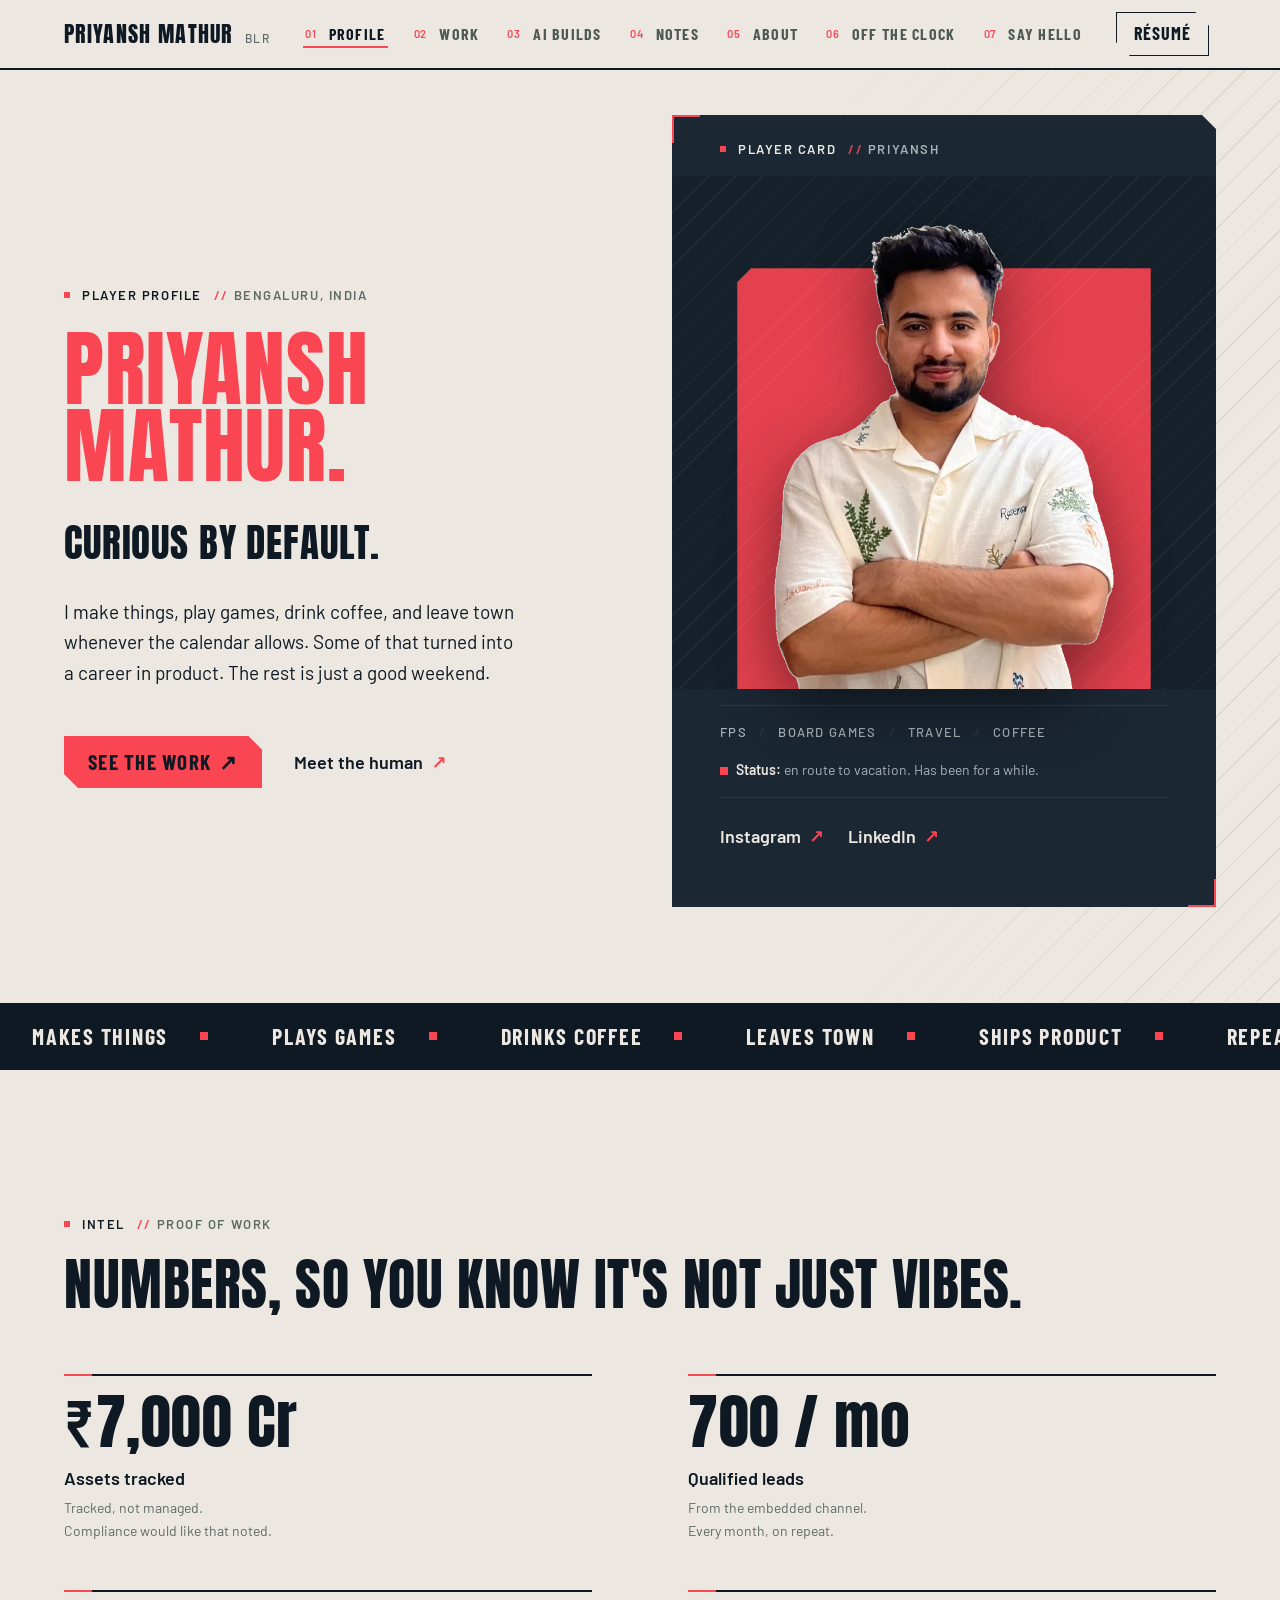
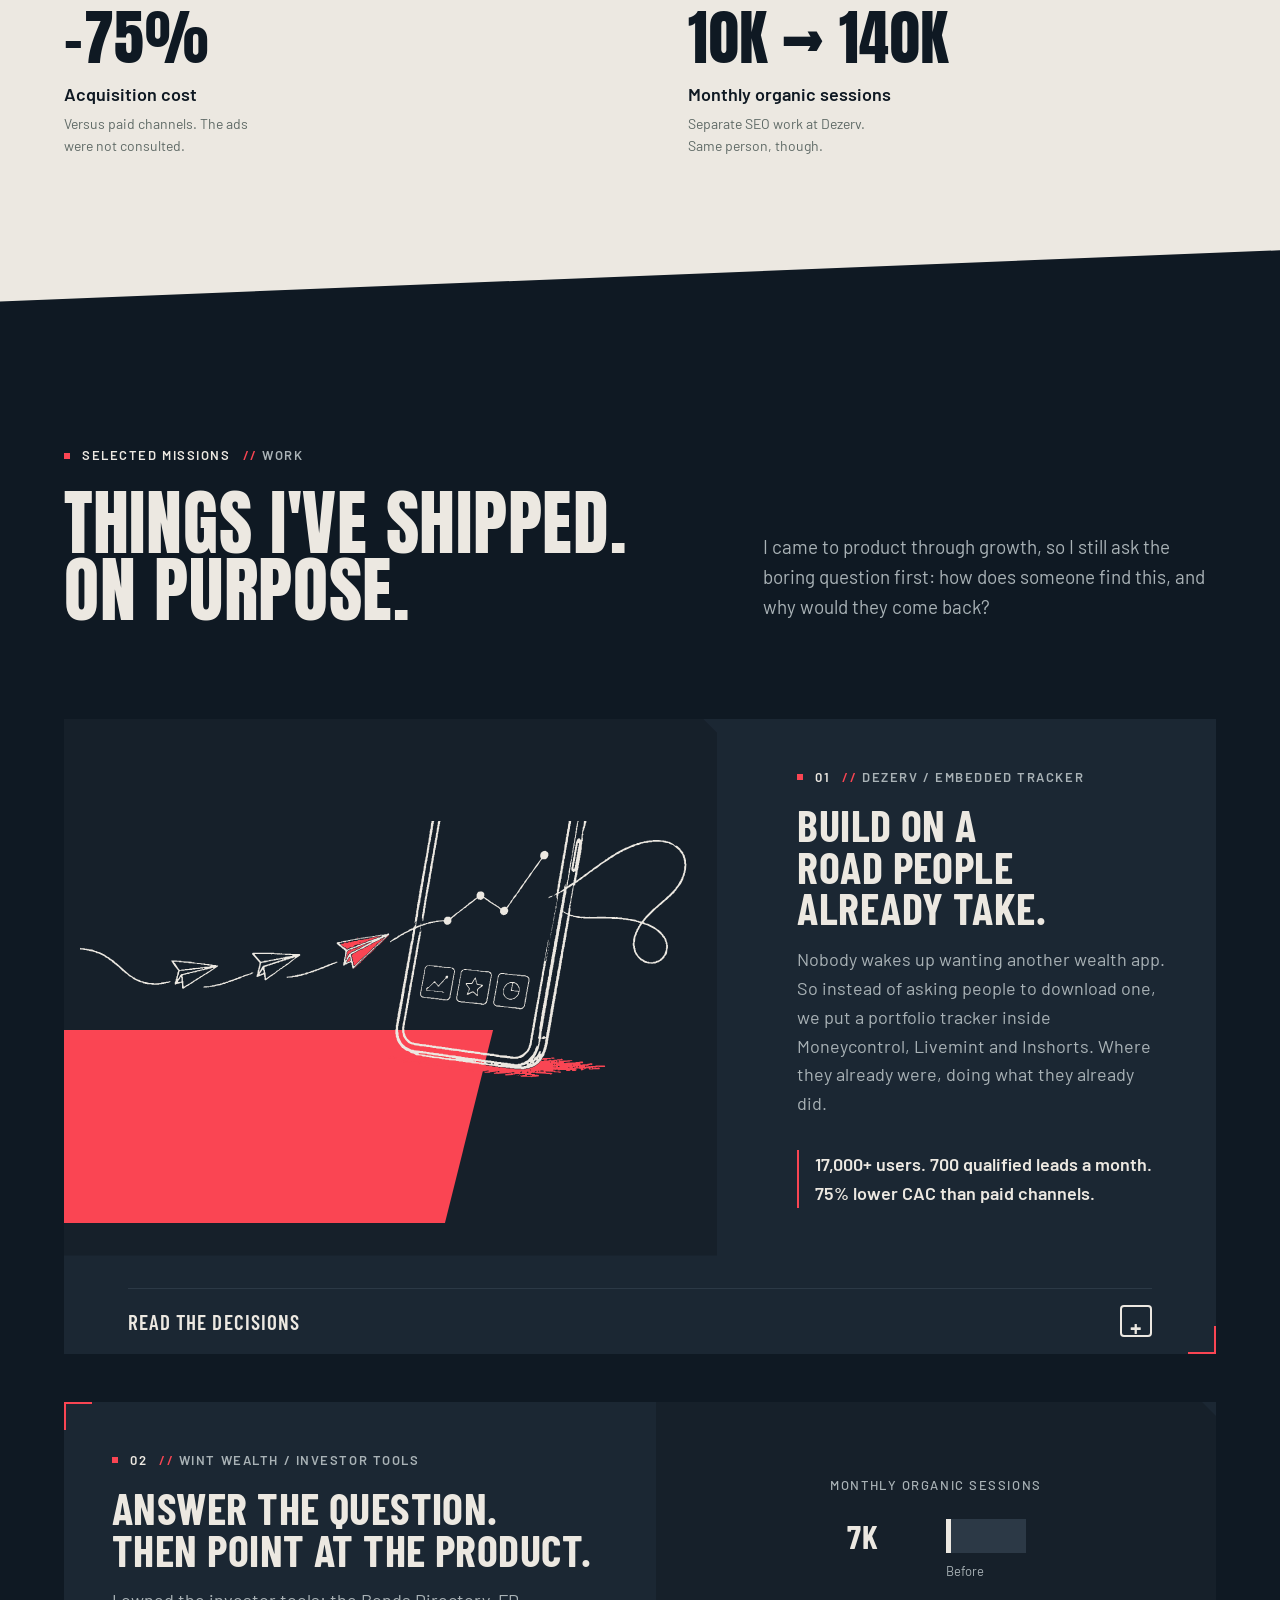
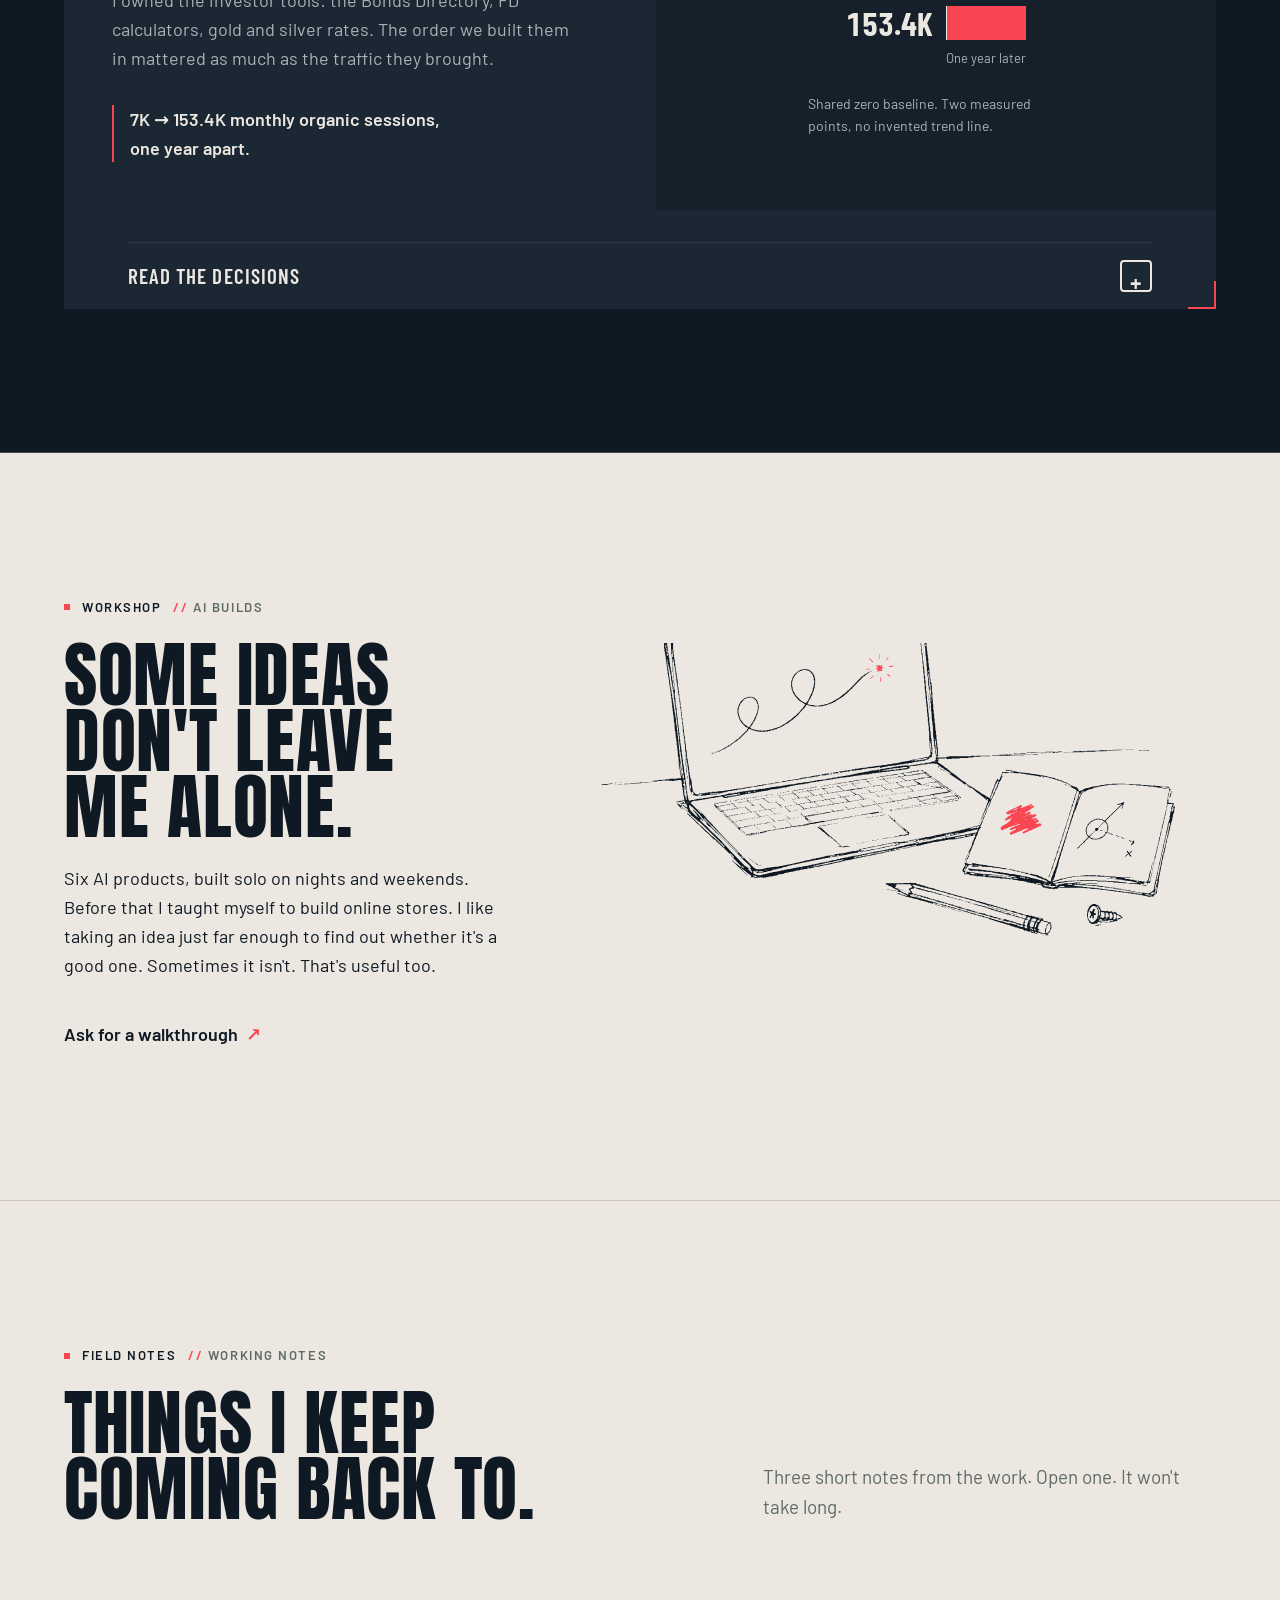
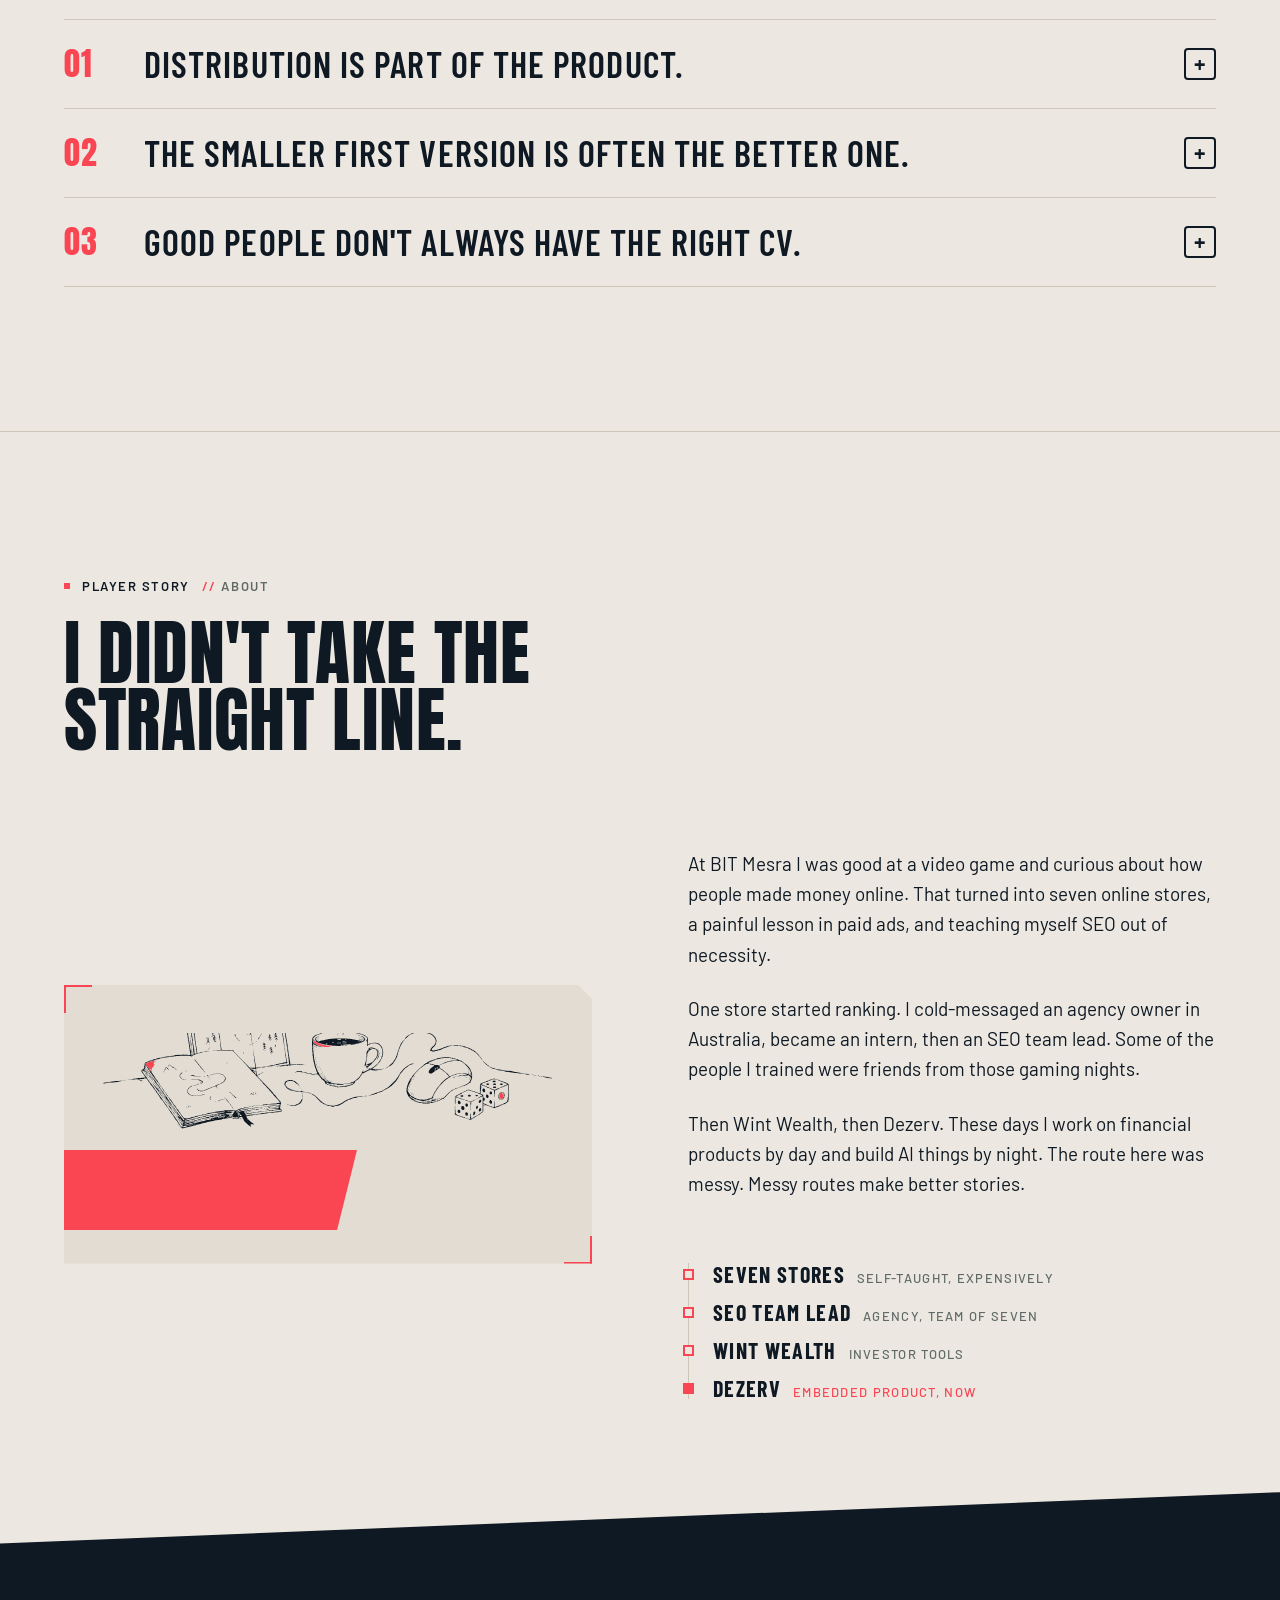
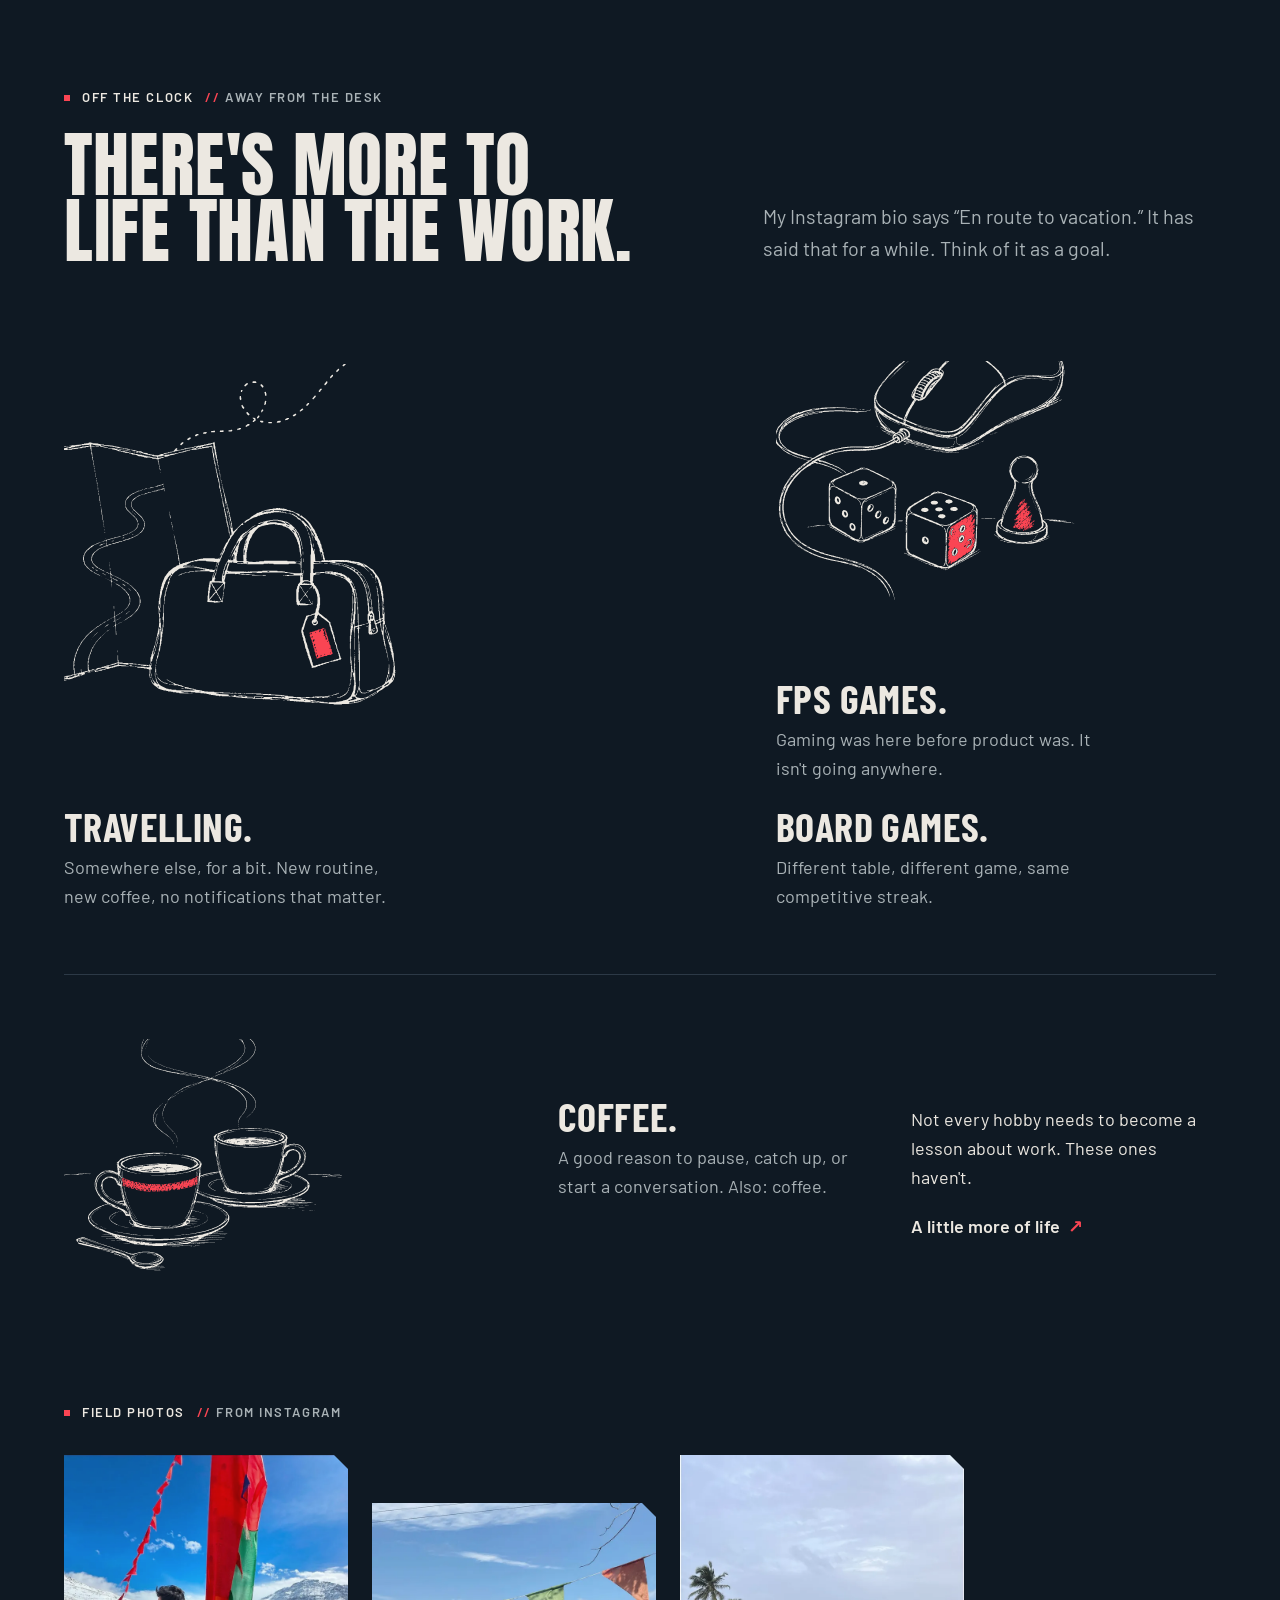
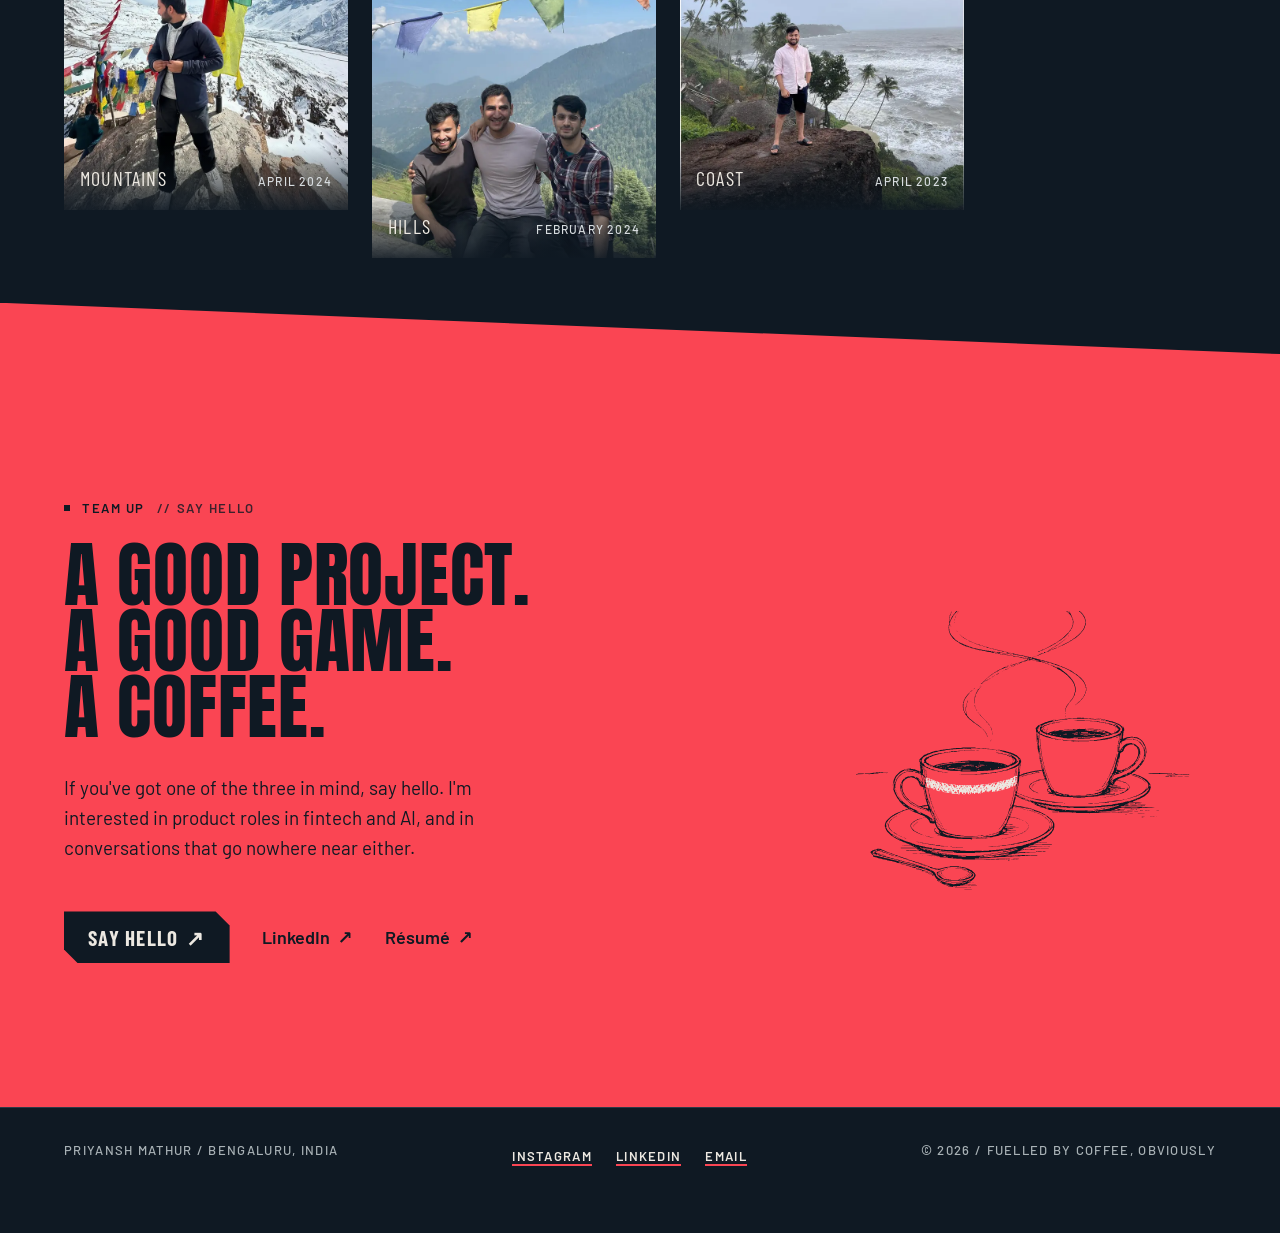
==== index.html @ fcb98386 "Replace the fixed section rail with a header nav and a scroll progress line" ====
<!doctype html>
<html lang="en">
<head>
<meta charset="utf-8">
<meta name="viewport" content="width=device-width, initial-scale=1">
<title>Priyansh Mathur · Curious by default</title>
<meta name="description" content="A few things about me: the work, the side projects, and life away from the desk.">
<meta property="og:type" content="website">
<meta property="og:title" content="Priyansh Mathur · Curious by default">
<meta property="og:description" content="A few things about me: the work, the side projects, and life away from the desk.">
<meta property="og:url" content="https://priyanshmathur.com/">
<link rel="canonical" href="https://priyanshmathur.com/">
<meta name="theme-color" content="#ECE8E1">
<link rel="preconnect" href="https://fonts.googleapis.com">
<link rel="preconnect" href="https://fonts.gstatic.com" crossorigin>
<link rel="stylesheet" href="https://fonts.googleapis.com/css2?family=Anton&family=Barlow+Condensed:wght@700&family=Barlow:wght@400;500;600&display=swap">
<style>
/* ---------- tokens: three grounds, one red ---------- */
:root{
  --navy:#0F1923; --cream:#ECE8E1; --accent:#FA4553;
  --bg:var(--cream); --surface:#E2DCD2; --surface-2:#D8D1C5; --ink:var(--navy); --muted:#5F6A66; --rule:#CCC5B8;
  --on-accent:var(--navy); --btn-bg:var(--accent); --btn-ink:var(--navy);
  --illustration-ink:var(--ink); --illustration-accent:var(--accent);
  --poster:"Anton","Barlow Condensed","Arial Narrow",Impact,sans-serif;
  --display:"Barlow Condensed","Arial Narrow","Helvetica Neue",Arial,sans-serif;
  --body:"Barlow",system-ui,"Segoe UI",Roboto,Helvetica,Arial,sans-serif;
  --s1:4px; --s2:8px; --s3:12px; --s4:16px; --s5:24px; --s6:32px; --s7:48px; --s8:64px; --s9:96px; --s10:144px;
  --r1:4px; --gutter:20px; --max:1280px;
  --cut:14px;               /* the one notch */
  --slant:4vw;              /* the one diagonal, used where the ground changes */
  --sec:var(--s9);          /* section padding */
  --pad:var(--s6);          /* panel padding */
  --t:180ms; --ease:cubic-bezier(.2,.7,.2,1);
  color-scheme:light;
}
.g-navy{--bg:var(--navy);--surface:#1B2733;--surface-2:#16202A;--ink:var(--cream);--muted:#A9B2B6;--rule:#2C3946;color-scheme:dark}
.g-red{--bg:var(--accent);--surface:#E63D4B;--surface-2:#D9333F;--ink:var(--navy);--muted:#3B1218;--rule:rgba(15,25,35,.35);--btn-bg:var(--navy);--btn-ink:var(--cream);--illustration-accent:var(--cream)}
.g-navy,.g-red,.g-cream{background:var(--bg);color:var(--ink)}
.g-red .tag::before,.g-red .arrow-link::after{background:var(--ink)}
.g-red .tag .alt::before,.g-red .arrow-link .a{color:var(--ink)}
.g-red .tag .alt{color:var(--ink);opacity:.8}
@media (min-width:640px){:root{--gutter:32px;--pad:var(--s7)}}
@media (min-width:1100px){:root{--gutter:64px;--sec:var(--s10);--pad:var(--s8)}}
@media (min-width:1440px){:root{--gutter:64px;--max:1360px}}
@supports (interpolate-size: allow-keywords){:root{interpolate-size:allow-keywords}}

/* ---------- base ---------- */
*,*::before,*::after{box-sizing:border-box}
html{scroll-behavior:smooth;-webkit-text-size-adjust:100%}
body{margin:0;background:var(--bg);color:var(--ink);font-family:var(--body);font-size:16px;line-height:1.6;overflow-x:clip}
@media (min-width:1100px){body{font-size:18px}}
h1,h2{font-family:var(--poster);font-weight:400;text-transform:uppercase;line-height:.92;letter-spacing:.01em;margin:0;text-wrap:balance}
h3{font-family:var(--display);font-weight:700;text-transform:uppercase;line-height:.95;letter-spacing:.01em;margin:0;text-wrap:balance}
p{margin:0}
a{color:var(--ink);text-decoration-color:var(--accent);text-decoration-thickness:2px;text-underline-offset:.18em}
:focus-visible{outline:2px solid var(--ink);outline-offset:3px}
.sr{position:absolute!important;width:1px;height:1px;overflow:hidden;clip:rect(0 0 0 0);white-space:nowrap}
.sprite{position:absolute;width:0;height:0;overflow:hidden}
.il{display:block;width:100%;height:auto;color:var(--ink);--illustration-ink:var(--ink);--illustration-accent:var(--accent)}
.g-red .il{--illustration-accent:var(--cream)}
.skip{position:absolute;left:var(--gutter);top:-100px;background:var(--accent);color:var(--on-accent);padding:var(--s2) var(--s4);font-weight:600;z-index:50;border-radius:var(--r1)}
.skip:focus{top:var(--s3)}
.wrap{max-width:var(--max);margin-inline:auto;padding-inline:var(--gutter)}
.muted{color:var(--muted)}

/* tactical label */
.tag{font-family:var(--body);font-size:13px;font-weight:600;letter-spacing:.12em;text-transform:uppercase;color:var(--ink);display:flex;flex-wrap:wrap;align-items:center;gap:var(--s1) var(--s3);margin:0}
.tag::before{content:"";width:6px;height:6px;background:var(--accent);flex:none}
.tag .alt{color:var(--muted)}
.tag .alt::before{content:"// ";color:var(--accent)}
.meta{font-size:13px;letter-spacing:.12em;text-transform:uppercase;color:var(--muted);font-weight:500}

/* ---------- buttons and links ---------- */
.btn{position:relative;display:inline-flex;align-items:center;gap:var(--s2);padding:12px 24px;min-height:52px;line-height:1.1;font-family:var(--display);font-weight:700;font-size:21px;letter-spacing:.06em;text-transform:uppercase;text-decoration:none;color:var(--btn-ink);border:0;background:none;cursor:pointer;white-space:nowrap;isolation:isolate}
.btn::before,.btn::after{content:"";position:absolute;inset:0;clip-path:polygon(0 0,calc(100% - var(--cut)) 0,100% var(--cut),100% 100%,var(--cut) 100%,0 calc(100% - var(--cut)))}
.btn::before{background:var(--btn-bg);z-index:-1;transition:transform var(--t) var(--ease)}
.btn::after{border:1px solid var(--btn-bg);z-index:-2;opacity:0;transition:opacity var(--t) ease}
.btn:hover::before{transform:translate(4px,-4px)}
.btn:hover::after{opacity:1}
.btn.ghost{color:var(--ink)}
.btn.ghost::before{background:transparent;border:1px solid var(--ink)}
.btn.ghost:hover::before{border-color:var(--ink);transform:none}
.btn.ghost::after{display:none}
.arrow-link{display:inline-flex;align-items:center;gap:var(--s2);font-weight:600;color:var(--ink);text-decoration:none;padding:var(--s2) 0;position:relative}
.arrow-link .a{color:var(--accent);transition:transform var(--t) var(--ease)}
.arrow-link:hover .a{transform:translate(4px,-4px)}
.arrow-link::after{content:"";position:absolute;left:0;bottom:2px;height:2px;width:100%;background:var(--accent);transform:scaleX(0);transform-origin:left;transition:transform 260ms var(--ease)}
.arrow-link:hover::after,.arrow-link:focus-visible::after{transform:scaleX(1)}

/* ---------- header + rail ---------- */
.top{position:sticky;top:0;z-index:20;background:color-mix(in srgb,var(--cream) 92%,transparent);backdrop-filter:blur(8px);border-bottom:2px solid var(--navy);color:var(--navy)}
.top .wrap{display:flex;flex-wrap:wrap;align-items:center;gap:var(--s3) var(--s5);min-height:64px;padding-block:var(--s3)}
.brand{font-family:var(--poster);font-weight:400;font-size:22px;letter-spacing:.06em;text-transform:uppercase;color:var(--ink);text-decoration:none;display:inline-flex;align-items:baseline;gap:var(--s3)}
.brand small{font-family:var(--body);font-size:12px;letter-spacing:.14em;color:var(--muted);font-weight:500}
.top-links{margin-left:auto;display:flex;align-items:center;gap:var(--s5)}
.top-links .btn{padding:10px 18px;min-height:44px;font-size:18px}
@media (max-width:639px){.top-links .arrow-link{display:none}}
.nav{margin:0;padding:0;list-style:none;display:flex;gap:var(--s4);flex-basis:100%}
.nav a{display:inline-flex;align-items:center;min-height:44px;font-family:var(--display);font-weight:700;font-size:18px;letter-spacing:.08em;text-transform:uppercase;color:var(--ink);text-decoration:none;gap:var(--s3)}
.nav .n,.nav .rail-only{display:none}
.nav a{white-space:nowrap}
@media (min-width:1200px){
  .top .wrap{flex-wrap:nowrap;gap:var(--s6)}
  .nav{flex-basis:auto;flex:1;justify-content:center;gap:var(--s5);order:1}
  .top-links{order:2;margin-left:0}
  .nav .rail-only{display:list-item}
  .nav a{font-size:16px;letter-spacing:.08em;color:#4F5A56;position:relative;padding:0 2px}
  .nav .n{display:inline;font-family:var(--body);font-size:11px;font-weight:600;letter-spacing:.08em;color:var(--accent)}
  .nav a::after{content:"";position:absolute;left:0;right:0;bottom:8px;height:2px;background:var(--accent);transform:scaleX(0);transform-origin:left;transition:transform var(--t) var(--ease)}
  .nav a:hover,.nav a[aria-current="true"]{color:var(--navy)}
  .nav a:hover::after,.nav a[aria-current="true"]::after{transform:scaleX(1)}
  .top-links .arrow-link{display:none}
}
/* scroll progress along the header's bottom edge (CSS scroll-driven, no JS) */
.top::after{content:"";position:absolute;left:0;bottom:-2px;height:2px;width:100%;background:var(--accent);transform:scaleX(0);transform-origin:left;pointer-events:none}
@supports (animation-timeline: scroll()){
  .top::after{animation:grow linear both;animation-timeline:scroll(root)}
  @keyframes grow{from{transform:scaleX(0)}to{transform:scaleX(1)}}
}

/* ---------- sections ---------- */
section{padding-block:var(--sec);scroll-margin-top:84px;position:relative}
.g-cream + .g-cream{border-top:1px solid var(--rule)}
.g-navy,.g-red{clip-path:polygon(0 var(--slant),100% 0,100% 100%,0 100%);margin-top:calc(var(--slant) * -1);padding-top:calc(var(--sec) + var(--slant))}
.g-red{clip-path:polygon(0 0,100% var(--slant),100% 100%,0 100%)}
.g-navy + .g-cream,.g-red + .g-cream{border-top:0}
footer.g-navy{clip-path:none;margin-top:0;padding-top:var(--s6)}
.sec-head{display:grid;gap:var(--s5);margin-bottom:var(--s8)}
.sec-head h2{font-size:clamp(44px,6vw,72px)}
.sec-head .lede{color:var(--muted);max-width:48ch;font-size:1.05em}
@media (min-width:1100px){
  .sec-head{grid-template-columns:minmax(0,7fr) minmax(0,5fr);align-items:end;gap:var(--s5) var(--s8);margin-bottom:var(--s9)}
  .sec-head .tag{grid-column:1/-1}
}

/* corner brackets */
.panel{position:relative;background:var(--surface)}
.panel::before,.panel::after{content:"";position:absolute;width:28px;height:28px;border-color:var(--accent);border-style:solid;pointer-events:none;transition:width 260ms var(--ease),height 260ms var(--ease)}
.panel::before{left:0;top:0;border-width:2px 0 0 2px}
.panel::after{right:0;bottom:0;border-width:0 2px 2px 0}
.panel:hover::before,.panel:hover::after{width:52px;height:52px}
.cut{clip-path:polygon(0 0,calc(100% - var(--cut)) 0,100% var(--cut),100% 100%,0 100%)}
.tilt{transition:transform 320ms var(--ease);will-change:transform}
.slab{position:relative}
.slab::before{content:"";position:absolute;left:-6%;right:34%;top:22%;bottom:10%;background:var(--accent);transform:skewX(-14deg);z-index:0;pointer-events:none}
.slab>*{position:relative;z-index:1}

/* ---------- hero ---------- */
.hero{padding-top:var(--s8);padding-bottom:var(--s8);position:relative;overflow:hidden}
.hero .wrap{display:grid;gap:var(--s7);position:relative}
.hero h1{font-size:clamp(48px,14vw,68px);margin-top:var(--s5)}
.hero h1 .ln{display:block;overflow-x:visible;overflow-y:clip;padding-bottom:.08em;margin-bottom:-.08em}
.hero h1 .w{display:inline-block}
.hero h1 .l1 .w{color:var(--accent)}
.hero h1 .l2 .w{color:var(--ink);font-size:.46em;line-height:1.1;margin-top:.25em}
.hero .curious{position:relative;display:inline-block}
.hero .curious::after{content:"";position:absolute;left:0;right:0;bottom:-.06em;height:.07em;background:var(--ink);transform:scaleX(0);transform-origin:left;transition:transform 360ms var(--ease)}
.hero:has(.about-link:hover,.about-link:focus-visible) .curious::after{transform:scaleX(1)}
.hero .intro{max-width:42ch;margin-top:var(--s6);font-size:17px}
.hero .actions{display:flex;flex-wrap:wrap;gap:var(--s4) var(--s6);align-items:center;margin-top:var(--s7)}
.profile{padding:var(--s4) var(--s6) var(--s6);display:grid;gap:var(--s4);align-content:start;overflow:hidden}
.card-art{position:relative;margin:0 calc(var(--s6) * -1) 0;padding:var(--s6) var(--s6) 0;display:grid;justify-items:center;background:var(--surface-2)}
.card-art::before{content:"";position:absolute;left:12%;right:12%;top:18%;bottom:0;background:var(--accent);clip-path:polygon(0 var(--cut),var(--cut) 0,100% 0,100% 100%,0 100%);opacity:.9;transform:translate(calc(var(--mx,0) * -8px),calc(var(--my,0) * -6px));transition:transform 120ms linear}
.card-art::after{content:"";position:absolute;inset:0;background:repeating-linear-gradient(-45deg,transparent 0 18px,color-mix(in srgb,var(--ink) 6%,transparent) 18px 19px);pointer-events:none}
.profile .art{position:relative;z-index:1;display:block;width:100%;max-width:250px;height:auto;transform:translate(calc(var(--mx,0) * 12px),calc(var(--my,0) * 12px));transition:transform 120ms linear;filter:drop-shadow(0 18px 30px rgba(0,0,0,.45))}
.profile .comms{list-style:none;margin:0;padding:var(--s4) 0 0;display:flex;gap:var(--s5);border-top:1px solid var(--rule)}
.profile .strip{border-top:1px solid var(--rule);padding-top:var(--s4);display:flex;flex-wrap:wrap;gap:var(--s2) var(--s3);margin:0;padding-left:0;list-style:none}
.profile .strip li{font-size:13px;letter-spacing:.1em;text-transform:uppercase;color:var(--muted);font-weight:500}
.profile .strip li + li::before{content:"/";margin-right:var(--s3);color:var(--rule)}
.profile .status{font-size:14px;color:var(--muted)}
.profile .status b{color:var(--ink);font-weight:600}
.profile .status i{display:inline-block;width:8px;height:8px;background:var(--accent);margin-right:var(--s2);vertical-align:middle;animation:blink 2.4s steps(1) infinite}
@keyframes blink{50%{opacity:.25}}
@media (min-width:800px){
  .hero{padding-top:var(--s9);padding-bottom:var(--s9)}
  .hero .wrap{grid-template-columns:minmax(0,6fr) minmax(0,6fr);align-items:center;gap:var(--s8)}
  .hero h1{font-size:clamp(64px,6.6vw,104px)}
  .hero .intro{font-size:19px}
  .profile{padding:var(--s5) var(--s7) var(--s7)}
  .card-art{margin:0 calc(var(--s7) * -1) 0;padding:var(--s7) var(--s7) 0}
  .profile .art{max-width:340px}
}
/* one hairline stripe band, parallax against the mouse */
.hero::before{content:"";position:absolute;right:-40px;top:0;width:min(42vw,560px);height:100%;background:repeating-linear-gradient(-45deg,transparent 0 22px,var(--rule) 22px 23px);opacity:.6;pointer-events:none;mask-image:linear-gradient(to left,#000,transparent);transform:translateX(calc(var(--mx,0) * -20px));transition:transform 200ms linear}
/* load sequence */
.hero .w{animation:rise 900ms var(--ease) both}
.hero .l1 .w{animation-delay:80ms}.hero .l2 .w{animation-delay:220ms}
.hero .tag,.hero .intro,.hero .actions{animation:fade 700ms var(--ease) both}
.hero .tag{animation-delay:0ms}.hero .intro{animation-delay:420ms}.hero .actions{animation-delay:560ms}
.hero .profile{animation:fade 900ms var(--ease) 500ms both}
@keyframes rise{from{transform:translateY(110%)}to{transform:none}}
@keyframes fade{from{opacity:0;transform:translateY(14px)}to{opacity:1;transform:none}}

/* marquee */
.marquee{overflow:hidden;padding:var(--s4) 0;background:var(--bg);color:var(--ink);clip-path:none;margin-top:0}
.marquee .track{display:flex;width:max-content;gap:0;animation:mq 46s linear infinite}
.marquee:hover .track{animation-play-state:paused}
.marquee span{font-family:var(--display);font-weight:700;font-size:22px;letter-spacing:.08em;text-transform:uppercase;color:var(--ink);padding:0 var(--s6);display:inline-flex;align-items:center;gap:var(--s6)}
.marquee span::after{content:"";width:8px;height:8px;background:var(--accent)}
@keyframes mq{to{transform:translateX(-50%)}}

/* ---------- proof ---------- */
.proof h2{font-size:clamp(36px,5vw,56px);margin-top:var(--s5)}
.ledger{display:grid;grid-template-columns:minmax(0,1fr);gap:var(--s6);margin:var(--s8) 0 0;padding:0;list-style:none}
@media (min-width:520px){.ledger{grid-template-columns:repeat(2,minmax(0,1fr));gap:var(--s7) var(--s6)}}
.ledger li{border-top:2px solid var(--ink);padding-top:var(--s4);position:relative;transition:transform 260ms var(--ease)}
.ledger li:hover{transform:translateY(-4px)}
.ledger li::before{content:"";position:absolute;top:-2px;left:0;width:28px;height:2px;background:var(--accent);transition:width 320ms var(--ease)}
.ledger li:hover::before{width:100%}
.ledger .num{display:block;font-family:var(--poster);font-weight:400;font-size:clamp(40px,9vw,52px);line-height:1;letter-spacing:.01em;font-variant-numeric:tabular-nums;white-space:nowrap}
.ledger .lab{display:block;font-weight:600;margin-top:var(--s3)}
.ledger .sub{display:block;color:var(--muted);font-size:14px;margin-top:var(--s1);max-width:26ch}
@media (min-width:800px){.ledger{grid-template-columns:repeat(4,minmax(0,1fr));gap:var(--s7)} .ledger .num{font-size:clamp(40px,3.6vw,56px)}}
@media (min-width:1200px) and (max-width:1439px){.ledger{grid-template-columns:repeat(2,minmax(0,1fr));gap:var(--s7) var(--s9)} .ledger .num{font-size:60px}}
@media (min-width:1440px){.ledger .num{font-size:56px}}

/* ---------- work ---------- */
.mission{display:grid;gap:var(--s6);padding:0;margin-top:var(--s6)}
.mission>*{min-width:0}
.mission .plate{background:var(--surface-2);overflow:hidden;display:grid;place-items:center;padding:var(--s6) 0;position:relative}
.mission .plate .il{max-width:100%;position:relative;z-index:1}
.mission.lead .plate::before{content:"";position:absolute;left:-8%;right:38%;top:58%;bottom:6%;background:var(--accent);transform:skewX(-14deg);z-index:0}
.mission .text{padding:var(--s5) var(--pad) var(--s5)}
@media (min-width:900px){.mission .tag{white-space:nowrap;flex-wrap:nowrap}}
.mission h3{font-size:clamp(32px,5vw,44px);margin-top:var(--s4)}
.mission .sum{color:var(--muted);margin-top:var(--s4);max-width:46ch}
.mission .result{margin-top:var(--s6);font-weight:600;border-left:2px solid var(--accent);padding-left:var(--s4);max-width:36ch}
.mission details{margin:0 var(--pad);border-top:1px solid var(--rule)}
@media (min-width:900px){
  .mission{grid-template-columns:minmax(0,7fr) minmax(0,5fr);align-items:stretch;margin-top:var(--s7)}
  .mission.second{grid-template-columns:minmax(0,6fr) minmax(0,6fr)}
  .mission .plate{padding:var(--s5) var(--s4)}
  .mission .text{align-self:center}
  .mission .text{padding:var(--s7)}
  .mission.second .text{padding-right:var(--s6)}
  .mission.second .plate{order:2}
  .mission.second details{order:3}
  .mission details{grid-column:1/-1}
}
.mission.lead .plate .il{max-width:none;width:100%}

/* disclosures */
details{border-top:1px solid var(--rule)}
summary{list-style:none;cursor:pointer;display:flex;align-items:center;gap:var(--s4);min-height:64px;padding:var(--s4) 0;font-weight:600;color:var(--ink);font-family:var(--display);text-transform:uppercase;font-size:21px;letter-spacing:.05em}
summary::-webkit-details-marker{display:none}
summary .pm{margin-left:auto;flex:none;width:32px;height:32px;display:grid;place-items:center;font-family:var(--display);font-size:26px;color:var(--ink);border:2px solid var(--ink);border-radius:var(--r1);transition:transform 260ms var(--ease),border-color var(--t)}
summary .pm::before{content:"+"}
details[open] summary .pm{transform:rotate(180deg)}
details[open] summary .pm::before{content:"\2212"}
summary:hover .pm{border-color:var(--accent)}
.story{padding:var(--s3) 0 var(--s7);display:grid;gap:var(--s5);max-width:62ch;font-family:var(--body);text-transform:none}
.story p b{display:block;font-family:var(--display);text-transform:uppercase;font-size:20px;letter-spacing:.04em;color:var(--ink);margin-bottom:var(--s1);font-weight:700}
.story p b::before{content:"";display:inline-block;width:8px;height:8px;background:var(--accent);margin-right:var(--s2);vertical-align:middle}
@supports (interpolate-size: allow-keywords){
  details::details-content{block-size:0;overflow:clip;transition:block-size 380ms var(--ease),content-visibility 380ms allow-discrete}
  details[open]::details-content{block-size:auto}
}

/* chart */
.chart{padding:var(--pad) var(--s6);display:grid;gap:var(--s5);align-content:center;margin:0;aspect-ratio:auto;place-items:stretch}
.bars{list-style:none;margin:0;padding:0;display:grid;gap:var(--s5)}
.bars li{display:grid;grid-template-columns:84px 1fr;align-items:center;gap:var(--s4)}
.bars .v{font-family:var(--display);font-weight:700;font-size:32px;font-variant-numeric:tabular-nums;line-height:1}
.bars .bar{height:34px;background:var(--rule);position:relative;border-left:1px solid var(--ink)}
.bars .bar i{position:absolute;inset:0;width:var(--w);background:var(--ink);transform-origin:left;transition:transform 1100ms var(--ease)}
.bars .bar[data-hi] i{background:var(--accent);transition-delay:180ms}
.js [data-go] .bars i{transform:scaleX(0)}
.js .go .bars i{transform:none}
.bars .d{grid-column:2;font-size:13px;color:var(--muted);margin-top:-8px}
.chart .note{font-size:14px;color:var(--muted);max-width:32ch}

/* ---------- builds ---------- */
.builds{position:relative;overflow:hidden}
.builds .wrap{display:grid;gap:var(--s7);align-items:center}
.builds h2{font-size:clamp(44px,6vw,72px);margin-top:var(--s5)}
.builds .body{max-width:48ch;margin-top:var(--s5)}
.builds .actions{margin-top:var(--s6)}
.builds .art{max-width:360px}
@media (min-width:900px){
  .builds .wrap{grid-template-columns:minmax(0,5fr) minmax(0,7fr);gap:var(--s9)}
  .builds .art{max-width:640px;justify-self:end;margin-block:calc(var(--s7) * -1)}
}

/* ---------- notes ---------- */
.notes .list{border-bottom:1px solid var(--rule)}
.notes summary{font-size:clamp(24px,4vw,36px);line-height:1.05;padding:var(--s5) 0;min-height:88px;letter-spacing:.03em;transition:padding-left 260ms var(--ease)}
.notes summary:hover{padding-left:var(--s3)}
.notes summary .n{font-family:var(--poster);font-size:24px;letter-spacing:.02em;color:var(--accent);font-weight:400;flex:none;width:44px;text-transform:none;line-height:1}
.notes .story{padding-left:calc(44px + var(--s4));padding-bottom:var(--s8)}
@media (min-width:900px){.notes summary .n{width:64px;font-size:32px} .notes .story{padding-left:calc(64px + var(--s4))}}

/* ---------- about ---------- */
.about .grid{display:grid;gap:var(--s7)}
.portrait{aspect-ratio:4/5;background:var(--surface);overflow:hidden;max-width:460px;width:100%}
.portrait img{display:block;width:100%;height:100%;object-fit:cover;transition:transform 600ms var(--ease)}
.portrait:hover img{transform:scale(1.03)}
.portrait-slot{height:100%;display:grid;place-content:center;text-align:center;gap:var(--s2);padding:var(--s6);color:var(--muted);background:repeating-linear-gradient(-45deg,transparent 0 14px,var(--surface-2) 14px 15px)}
.portrait-slot span{font-family:var(--display);text-transform:uppercase;font-size:26px;letter-spacing:.06em;color:var(--ink)}
.portrait-slot small{font-size:13px}
.about .desk{padding:var(--s7) var(--s5);display:grid;align-content:center;background:var(--surface);overflow:hidden}
.about .desk .slab::before{left:-10%;right:46%;top:64%;bottom:-8%}
.about .copy{display:grid;gap:var(--s5);max-width:56ch;font-size:1.05em}
.route{list-style:none;margin:var(--s8) 0 0;padding:0 0 0 var(--s5);display:grid;gap:var(--s4);position:relative;border-left:1px solid var(--rule)}
.route li{position:relative;display:flex;flex-wrap:wrap;align-items:baseline;gap:var(--s1) var(--s3);font-family:var(--display);text-transform:uppercase;font-size:22px;letter-spacing:.06em;font-weight:700;line-height:1;transition:opacity 400ms ease;transition-delay:calc(var(--i) * 180ms)}
.route li::before{content:"";position:absolute;left:calc(var(--s5) * -1 - 6px);top:50%;margin-top:-5px;width:11px;height:11px;background:var(--bg);border:2px solid var(--rule);transition:border-color 300ms ease,background 300ms ease;transition-delay:calc(var(--i) * 180ms)}
.route li small{font-family:var(--body);font-size:13px;letter-spacing:.1em;color:var(--muted);font-weight:500;text-transform:uppercase}
.route li:last-child{color:var(--ink)}
.route li:last-child small{color:var(--accent)}
.route li:last-child::before{background:var(--accent);border-color:var(--accent)}
.js [data-go] .route li{opacity:.3}
.js .go .route li{opacity:1}
.js .go .route li::before{border-color:var(--accent)}
@media (min-width:900px){.about .grid{grid-template-columns:minmax(0,6fr) minmax(0,6fr);gap:var(--s9);align-items:center} .about .desk{padding:var(--s7) var(--s6)}}

/* ---------- life: the loadout ---------- */
.life .lead{font-size:1.1em;max-width:46ch}
.loadout{display:grid;gap:var(--s8);margin:0;padding:0;list-style:none}
.hobby{display:grid;gap:var(--s5);align-content:start}
.hobby>*{min-width:0}
.hobby .il{max-width:260px;transition:transform 400ms var(--ease)}
.hobby:hover .il{transform:translateY(-6px) rotate(-1.5deg)}
.hobby h3{font-size:clamp(28px,4vw,40px)}
.hobby p{color:var(--muted);margin-top:var(--s2);max-width:34ch}
.hobby .pair{display:grid;gap:var(--s5)}
@media (min-width:900px){
  .loadout{grid-template-columns:minmax(0,7fr) minmax(0,5fr);gap:var(--s8) var(--s9);align-items:end}
  .hobby.travel .il{max-width:420px}
  .hobby.games .il{max-width:320px}
  .hobby.wide{grid-column:1/-1;grid-template-columns:minmax(0,5fr) minmax(0,7fr);align-items:center;border-top:1px solid var(--rule);padding-top:var(--s8)}
  .hobby.wide .il{max-width:300px}
  .hobby.wide .pair{grid-template-columns:1fr 1fr;gap:var(--s7);align-items:start}
}
.hobby .close{display:grid;gap:var(--s3);justify-items:start}
.field{margin-top:var(--s9);display:grid;gap:var(--s6)}
.shots{list-style:none;margin:0;padding:0;display:grid;grid-template-columns:repeat(3,minmax(0,1fr));gap:var(--s3)}
.shots a{display:block;position:relative;background:var(--surface);clip-path:polygon(0 0,calc(100% - var(--cut)) 0,100% var(--cut),100% 100%,0 100%);text-decoration:none;color:var(--ink);overflow:hidden}
.shots img{display:block;width:100%;height:auto;aspect-ratio:4/5;object-fit:cover;filter:saturate(.85);transition:transform 700ms var(--ease),filter 400ms ease}
.shots a:hover img{transform:scale(1.05);filter:saturate(1)}
.shots .cap{position:absolute;left:0;right:0;bottom:0;padding:var(--s3);font-family:var(--display);text-transform:uppercase;font-size:16px;letter-spacing:.06em;background:linear-gradient(to top,rgba(15,25,35,.9),transparent);display:flex;justify-content:space-between;align-items:baseline;gap:var(--s2)}
.shots .cap small{font-family:var(--body);font-size:11px;letter-spacing:.1em;color:#D7DCDF;font-weight:500}
.shots li:nth-child(2){transform:translateY(var(--s5))}
@media (min-width:900px){.shots{gap:var(--s5);max-width:900px} .shots .cap{padding:var(--s4);font-size:20px} .shots .cap small{font-size:12px} .shots li:nth-child(2){transform:translateY(var(--s7))}}
.hobby .close p{color:var(--ink)}

/* ---------- contact ---------- */
.contact .wrap{display:grid;gap:var(--s7);align-items:center}
.contact h2{font-size:clamp(48px,10vw,80px);margin-top:var(--s5)}
.contact h2 span{display:block}
.contact .body{max-width:42ch;margin-top:var(--s6);font-size:1.05em}
.contact .actions{display:flex;flex-wrap:wrap;gap:var(--s4) var(--s6);align-items:center;margin-top:var(--s7)}
.contact .art{display:none}
@media (min-width:900px){.contact .wrap{grid-template-columns:minmax(0,8fr) minmax(0,4fr);gap:var(--s8)} .contact h2{font-size:clamp(60px,5.6vw,84px)} .contact .art{display:block;max-width:360px;justify-self:end}}
footer{border-top:1px solid var(--rule);padding:var(--s6) 0 var(--s8)}
footer .wrap{display:flex;flex-wrap:wrap;gap:var(--s2) var(--s5);justify-content:space-between}
footer p{font-size:13px;letter-spacing:.1em;text-transform:uppercase;color:var(--muted);font-weight:500}
.foot-links{list-style:none;margin:0;padding:0;display:flex;gap:var(--s5)}
.foot-links a{font-size:13px;letter-spacing:.1em;text-transform:uppercase;color:var(--ink);font-weight:600;text-decoration:none;border-bottom:2px solid var(--accent)}
.foot-links a:hover{border-color:var(--accent)}

/* ---------- scroll reveals (JS only; page is complete at rest) ---------- */
.js .rv-off{opacity:0;transform:translateY(28px)}
.js .shots li.rv-off{transform:translateY(60px)}
.js .shots li.rv-in{transform:none}
.js .shots li:nth-child(2).rv-in{transform:translateY(var(--s5))}
@media (min-width:900px){.js .shots li:nth-child(2).rv-in{transform:translateY(var(--s7))}}
.js .rv-in{opacity:1;transform:none;transition:opacity 700ms ease,transform 700ms var(--ease);transition-delay:var(--d,0ms)}
@supports (animation-timeline: view()){
  .drift{animation:drift linear both;animation-timeline:view();animation-range:entry 0% exit 100%}
  @keyframes drift{from{translate:0 40px}to{translate:0 -40px}}
}

/* crosshair companion (fine pointers only, created by JS). The native cursor stays visible. */
.cur{position:fixed;left:0;top:0;width:44px;height:44px;margin:-22px 0 0 -22px;pointer-events:none;z-index:99;opacity:0;transition:opacity 200ms,scale 220ms var(--ease),rotate 280ms var(--ease);will-change:transform}
.cur.show{opacity:1}
.cur::before,.cur::after{content:"";position:absolute;background:var(--accent)}
.cur::before{left:0;right:0;top:50%;height:2px;margin-top:-1px;background:linear-gradient(to right,var(--accent) 0 30%,transparent 30% 70%,var(--accent) 70%)}
.cur::after{top:0;bottom:0;left:50%;width:2px;margin-left:-1px;background:linear-gradient(to bottom,var(--accent) 0 30%,transparent 30% 70%,var(--accent) 70%)}
.cur i{position:absolute;inset:0;border:1.5px solid var(--accent);opacity:.55;transition:inset 220ms var(--ease),opacity 220ms}
.cur.on{scale:1.5;rotate:45deg}
.cur.on i{inset:-6px;opacity:1}

@media (prefers-reduced-motion:reduce){
  html{scroll-behavior:auto}
  *,*::before,*::after{transition:none!important;animation:none!important}
  .js .rv-off{opacity:1;transform:none}
  .js [data-go] .bars i{transform:none}
  .js [data-go] .route li{opacity:1}
  .profile .art,.hero::before{transform:none}
  .tilt{transform:none!important}
}
@media print{.top,.skip,.hero::before,.marquee,.cur{display:none} body{background:#fff;color:#000} details{display:block} .g-navy,.g-red{clip-path:none;margin-top:0}}
</style>
</head>
<body>
<a class="skip" href="#main">Skip to content</a>

<header class="top">
  <div class="wrap">
    <a class="brand" href="#top">Priyansh Mathur <small>BLR</small></a>
    <div class="top-links">
      <a class="arrow-link" href="#contact">Say hello <span class="a" aria-hidden="true">↗</span></a>
      <a class="btn ghost" href="/resume">Résumé</a>
    </div>
    <nav aria-label="Sections">
      <ul class="nav">
        <li class="rail-only"><a href="#top"><span class="n">01</span>Profile</a></li>
        <li><a href="#work"><span class="n">02</span>Work</a></li>
        <li class="rail-only"><a href="#builds"><span class="n">03</span>AI builds</a></li>
        <li class="rail-only"><a href="#notes"><span class="n">04</span>Notes</a></li>
        <li><a href="#about"><span class="n">05</span>About</a></li>
        <li class="rail-only"><a href="#life"><span class="n">06</span>Off the clock</a></li>
        <li><a href="#contact"><span class="n">07</span>Say hello</a></li>
      </ul>
    </nav>
  </div>
</header>

<div class="frame">
<main id="main">

  <section class="hero g-cream" id="top" aria-labelledby="h1">
    <div class="wrap">
      <div>
        <p class="tag">Player profile <span class="alt">Bengaluru, India</span></p>
        <h1 id="h1"><span class="ln l1"><span class="w">Priyansh Mathur.</span></span><span class="ln l2"><span class="w"><span class="curious">Curious</span> by default.</span></span></h1>
        <p class="intro">I make things, play games, drink coffee, and leave town whenever the calendar allows. Some of that turned into a career in product. The rest is just a good weekend.</p>
        <div class="actions">
          <a class="btn" href="#work">See the work <span aria-hidden="true">↗</span></a>
          <a class="arrow-link about-link" href="#about">Meet the human <span class="a" aria-hidden="true">↗</span></a>
        </div>
      </div>
      <div class="panel cut profile tilt g-navy">
        <p class="tag">Player card <span class="alt">Priyansh</span></p>
        <div class="card-art"><img class="art" src="assets/portrait.webp" width="600" height="821" alt="Priyansh Mathur, arms crossed, looking at the camera" fetchpriority="high" decoding="async"></div>
        <ul class="strip"><li>FPS</li><li>Board games</li><li>Travel</li><li>Coffee</li></ul>
        <p class="status"><i aria-hidden="true"></i><b>Status:</b> en route to vacation. Has been for a while.</p>
        <ul class="comms">
          <li><a class="arrow-link" href="https://www.instagram.com/priyanshmathurr/" rel="me noopener">Instagram <span class="a" aria-hidden="true">↗</span></a></li>
          <li><a class="arrow-link" href="https://www.linkedin.com/in/priyansh-mathur/" rel="me noopener">LinkedIn <span class="a" aria-hidden="true">↗</span></a></li>
        </ul>
      </div>
    </div>
  </section>

  <div class="marquee g-navy" aria-hidden="true">
    <div class="track">
      <span>Makes things</span><span>Plays games</span><span>Drinks coffee</span><span>Leaves town</span><span>Ships product</span><span>Repeats</span>
      <span>Makes things</span><span>Plays games</span><span>Drinks coffee</span><span>Leaves town</span><span>Ships product</span><span>Repeats</span>
    </div>
  </div>

  <section class="proof g-cream" id="proof" aria-labelledby="proof-h" data-go>
    <div class="wrap">
      <p class="tag rv">Intel <span class="alt">Proof of work</span></p>
      <h2 id="proof-h" class="rv" style="--d:80ms">Numbers, so you know it's not just vibes.</h2>
      <ul class="ledger">
        <li class="rv" style="--d:120ms"><span class="num"><span class="sr">₹7,000 Cr</span><span aria-hidden="true" data-count="7000" data-tpl="₹{n} Cr">₹7,000 Cr</span></span><span class="lab">Assets tracked</span><span class="sub">Tracked, not managed. Compliance would like that noted.</span></li>
        <li class="rv" style="--d:200ms"><span class="num"><span class="sr">700 per month</span><span aria-hidden="true" data-count="700" data-tpl="{n} / mo">700 / mo</span></span><span class="lab">Qualified leads</span><span class="sub">From the embedded channel. Every month, on repeat.</span></li>
        <li class="rv" style="--d:280ms"><span class="num"><span class="sr">75% lower CAC</span><span aria-hidden="true" data-count="75" data-tpl="−{n}%">−75%</span></span><span class="lab">Acquisition cost</span><span class="sub">Versus paid channels. The ads were not consulted.</span></li>
        <li class="rv" style="--d:360ms"><span class="num"><span class="sr">10K to 140K</span><span aria-hidden="true" data-count="140" data-tpl="10K → {n}K">10K → 140K</span></span><span class="lab">Monthly organic sessions</span><span class="sub">Separate SEO work at Dezerv. Same person, though.</span></li>
      </ul>
    </div>
  </section>

  <section class="work g-navy" id="work" aria-labelledby="work-h">
    <div class="wrap">
      <div class="sec-head">
        <p class="tag rv">Selected missions <span class="alt">Work</span></p>
        <h2 id="work-h" class="rv" style="--d:80ms">Things I've shipped. On purpose.</h2>
        <p class="lede rv" style="--d:160ms">I came to product through growth, so I still ask the boring question first: how does someone find this, and why would they come back?</p>
      </div>

      <article class="panel mission lead tilt rv" aria-labelledby="dz-h">
        <div class="plate cut">
          <svg class="il drift" aria-hidden="true" focusable="false" viewBox="0 138 1377 739" width="1377" height="739"><use href="#il-02"/></svg>
        </div>
        <div class="text">
          <p class="tag">01 <span class="alt">Dezerv / Embedded tracker</span></p>
          <h3 id="dz-h">Build on a road people already take.</h3>
          <p class="sum">Nobody wakes up wanting another wealth app. So instead of asking people to download one, we put a portfolio tracker inside Moneycontrol, Livemint and Inshorts. Where they already were, doing what they already did.</p>
          <p class="result">17,000+ users. 700 qualified leads a month. 75% lower CAC than paid channels.</p>
        </div>
        <details>
          <summary>Read the decisions <span class="pm" aria-hidden="true"></span></summary>
          <div class="story">
            <p><b>The choice.</b> Version one tracked portfolios. That's it. No full onboarding, no grand tour. A smaller compliance surface, faster partner sign-off, and a reason to come back tomorrow.</p>
            <p><b>My job.</b> Sole PM across three external partner engineering teams, which is a polite way of saying three different release calendars. In 2025 I took full ownership of the embedded channel.</p>
            <p><b>What made it stick.</b> Daily portfolio movement, plus news tied to the holdings you actually own. Repeat engagement went up 38%. Lead scoring lifted lead-to-call by 21%.</p>
            <p><b>The fine print.</b> The product tracked ₹7,000 Cr in assets. The partner apps reach 20M+ people combined; that is their audience, not our user count. And tracked is not managed.</p>
          </div>
        </details>
      </article>

      <article class="panel mission second tilt rv" aria-labelledby="ww-h">
        <div class="text">
          <p class="tag">02 <span class="alt">Wint Wealth / Investor tools</span></p>
          <h3 id="ww-h">Answer the question. Then point at the product.</h3>
          <p class="sum">I owned the investor tools: the Bonds Directory, FD calculators, gold and silver rates. The order we built them in mattered as much as the traffic they brought.</p>
          <p class="result">7K → 153.4K monthly organic sessions, one year apart.</p>
        </div>
        <figure class="plate chart cut" aria-labelledby="ww-chart" data-go>
          <figcaption id="ww-chart" class="meta">Monthly organic sessions</figcaption>
          <ul class="bars">
            <li><span class="v">7K</span><span class="bar" style="--w:4.6%"><i></i></span><span class="d">Before</span></li>
            <li><span class="v">153.4K</span><span class="bar" data-hi style="--w:100%"><i></i></span><span class="d">One year later</span></li>
          </ul>
          <p class="note">Shared zero baseline. Two measured points, no invented trend line.</p>
        </figure>
        <details>
          <summary>Read the decisions <span class="pm" aria-hidden="true"></span></summary>
          <div class="story">
            <p><b>The choice.</b> Bonds Directory first. It connected what people were searching for with what Wint actually sold. Everything else queued behind it.</p>
            <p><b>The machine.</b> Five editors, seven subject-matter experts and a few agencies. Named authors, expert review and careful financial language, at 500+ articles a month. In this category, "roughly" is not a word.</p>
            <p><b>The fine print.</b> 7K to 153.4K a month, one year apart. Tools and content together, so not a controlled experiment proving one feature did it all. I won't pretend otherwise.</p>
          </div>
        </details>
      </article>
    </div>
  </section>

  <section class="builds g-cream" id="builds" aria-labelledby="builds-h">
    <div class="wrap">
      <div>
        <p class="tag rv">Workshop <span class="alt">AI builds</span></p>
        <h2 id="builds-h" class="rv" style="--d:80ms">Some ideas don't leave me alone.</h2>
        <p class="body rv" style="--d:160ms">Six AI products, built solo on nights and weekends. Before that I taught myself to build online stores. I like taking an idea just far enough to find out whether it's a good one. Sometimes it isn't. That's useful too.</p>
        <div class="actions rv" style="--d:240ms"><a class="arrow-link" href="mailto:priyanshmathur2@gmail.com?subject=Show%20me%20your%20AI%20builds">Ask for a walkthrough <span class="a" aria-hidden="true">↗</span></a></div>
      </div>
      <svg class="il art drift rv" aria-hidden="true" focusable="false" viewBox="58 133 1366 816" width="1366" height="816" style="--d:120ms"><use href="#il-03"/></svg>
    </div>
  </section>

  <section class="notes g-cream" id="notes" aria-labelledby="notes-h">
    <div class="wrap">
      <div class="sec-head">
        <p class="tag rv">Field notes <span class="alt">Working notes</span></p>
        <h2 id="notes-h" class="rv" style="--d:80ms">Things I keep coming back to.</h2>
        <p class="lede rv" style="--d:160ms">Three short notes from the work. Open one. It won't take long.</p>
      </div>
      <div class="list">
        <details class="rv">
          <summary><span class="n">01</span>Distribution is part of the product. <span class="pm" aria-hidden="true"></span></summary>
          <div class="story"><p>I learned this the expensive way, on my own stores. I could build a site and buy ads. I couldn't make that add up to a business. SEO changed the question to: where is someone already looking for this? Years later, the embedded tracker was the same question with more zeros.</p></div>
        </details>
        <details class="rv" style="--d:100ms">
          <summary><span class="n">02</span>The smaller first version is often the better one. <span class="pm" aria-hidden="true"></span></summary>
          <div class="story"><p>At Dezerv, version one was portfolio tracking, before onboarding. Users got something useful. Partners got something small enough to approve. When several companies have to say yes before you ship, scope is the product decision.</p></div>
        </details>
        <details class="rv" style="--d:200ms">
          <summary><span class="n">03</span>Good people don't always have the right CV. <span class="pm" aria-hidden="true"></span></summary>
          <div class="story"><p>When I built an SEO team, I went back to people I used to play games with and taught them from scratch. We became a team of seven. Sometimes you know what someone can do long before their CV has a word for it.</p></div>
        </details>
      </div>
    </div>
  </section>

  <section class="about g-cream" id="about" aria-labelledby="about-h" data-go>
    <div class="wrap">
      <div class="sec-head">
        <p class="tag rv">Player story <span class="alt">About</span></p>
        <h2 id="about-h" class="rv" style="--d:80ms">I didn't take the straight line.</h2>
      </div>
      <div class="grid">
        <div class="panel plate desk cut rv"><div class="slab"><svg class="il drift" aria-hidden="true" focusable="false" viewBox="0 256 1536 605" width="1536" height="605"><use href="#il-01"/></svg></div></div>
        <div class="rv" style="--d:120ms">
          <div class="copy">
            <p>At BIT Mesra I was good at a video game and curious about how people made money online. That turned into seven online stores, a painful lesson in paid ads, and teaching myself SEO out of necessity.</p>
            <p>One store started ranking. I cold-messaged an agency owner in Australia, became an intern, then an SEO team lead. Some of the people I trained were friends from those gaming nights.</p>
            <p>Then Wint Wealth, then Dezerv. These days I work on financial products by day and build AI things by night. The route here was messy. Messy routes make better stories.</p>
          </div>
          <ol class="route" aria-label="The route so far">
            <li style="--i:0">Seven stores <small>Self-taught, expensively</small></li>
            <li style="--i:1">SEO team lead <small>Agency, team of seven</small></li>
            <li style="--i:2">Wint Wealth <small>Investor tools</small></li>
            <li style="--i:3">Dezerv <small>Embedded product, now</small></li>
          </ol>
        </div>
      </div>
    </div>
  </section>

  <section class="life g-navy" id="life" aria-labelledby="life-h">
    <div class="wrap">
      <div class="sec-head">
        <p class="tag rv">Off the clock <span class="alt">Away from the desk</span></p>
        <h2 id="life-h" class="rv" style="--d:80ms">There's more to life than the work.</h2>
        <p class="lede lead rv" style="--d:160ms">My Instagram bio says “En route to vacation.” It has said that for a while. Think of it as a goal.</p>
      </div>
      <ul class="loadout">
        <li class="hobby travel rv">
          <svg class="il drift" aria-hidden="true" focusable="false" viewBox="127 149 971 969" width="971" height="969"><use href="#il-04"/></svg>
          <div><h3>Travelling.</h3><p>Somewhere else, for a bit. New routine, new coffee, no notifications that matter.</p></div>
        </li>
        <li class="hobby games rv" style="--d:120ms">
          <svg class="il drift" aria-hidden="true" focusable="false" viewBox="38 176 1171 1078" width="1171" height="1078"><use href="#il-05"/></svg>
          <div class="pair">
            <div><h3>FPS games.</h3><p>Gaming was here before product was. It isn't going anywhere.</p></div>
            <div><h3>Board games.</h3><p>Different table, different game, same competitive streak.</p></div>
          </div>
        </li>
        <li class="hobby wide rv">
          <svg class="il drift" aria-hidden="true" focusable="false" viewBox="52 101 1149 1022" width="1149" height="1022"><use href="#il-06"/></svg>
          <div class="pair">
            <div><h3>Coffee.</h3><p>A good reason to pause, catch up, or start a conversation. Also: coffee.</p></div>
            <div class="close">
              <p>Not every hobby needs to become a lesson about work. These ones haven't.</p>
              <a class="arrow-link" href="https://www.instagram.com/priyanshmathurr/" rel="me noopener">A little more of life <span class="a" aria-hidden="true">↗</span></a>
            </div>
          </div>
        </li>
      </ul>
      <div class="field">
        <p class="tag rv">Field photos <span class="alt">From Instagram</span></p>
        <ul class="shots">
          <li class="rv" style="--d:60ms"><a href="https://www.instagram.com/priyanshmathurr/" rel="me noopener"><img src="assets/mountains.webp" width="720" height="900" alt="Priyansh on a rock in front of snow-covered mountains, prayer flags overhead" loading="lazy" decoding="async"><span class="cap">Mountains <small>April 2024</small></span></a></li>
          <li class="rv" style="--d:180ms"><a href="https://www.instagram.com/priyanshmathurr/" rel="me noopener"><img src="assets/hills.webp" width="720" height="900" alt="Priyansh with two friends on a hillside under prayer flags" loading="lazy" decoding="async"><span class="cap">Hills <small>February 2024</small></span></a></li>
          <li class="rv" style="--d:300ms"><a href="https://www.instagram.com/priyanshmathurr/" rel="me noopener"><img src="assets/coast.webp" width="720" height="900" alt="Priyansh standing on a rock above a grey sea, palm trees behind" loading="lazy" decoding="async"><span class="cap">Coast <small>April 2023</small></span></a></li>
        </ul>
      </div>
    </div>
  </section>

  <section class="contact g-red" id="contact" aria-labelledby="contact-h">
    <div class="wrap">
      <div>
        <p class="tag rv">Team up <span class="alt">Say hello</span></p>
        <h2 id="contact-h"><span class="rv" style="--d:60ms">A good project.</span><span class="rv" style="--d:180ms">A good game.</span><span class="rv" style="--d:300ms">A coffee.</span></h2>
        <p class="body rv" style="--d:380ms">If you've got one of the three in mind, say hello. I'm interested in product roles in fintech and AI, and in conversations that go nowhere near either.</p>
        <div class="actions rv" style="--d:460ms">
          <a class="btn" href="mailto:priyanshmathur2@gmail.com">Say hello <span aria-hidden="true">↗</span></a>
          <a class="arrow-link" href="https://www.linkedin.com/in/priyansh-mathur/" rel="me noopener">LinkedIn <span class="a" aria-hidden="true">↗</span></a>
          <a class="arrow-link" href="/resume">Résumé <span class="a" aria-hidden="true">↗</span></a>
        </div>
      </div>
      <svg class="il art drift rv" aria-hidden="true" focusable="false" viewBox="52 101 1149 1022" width="1149" height="1022" style="--d:200ms"><use href="#il-06"/></svg>
    </div>
  </section>

</main>
</div>

<footer class="g-navy">
  <div class="wrap">
    <p>Priyansh Mathur / Bengaluru, India</p>
    <ul class="foot-links"><li><a href="https://www.instagram.com/priyanshmathurr/" rel="me noopener">Instagram</a></li><li><a href="https://www.linkedin.com/in/priyansh-mathur/" rel="me noopener">LinkedIn</a></li><li><a href="mailto:priyanshmathur2@gmail.com">Email</a></li></ul>
    <p>© 2026 / Fuelled by coffee, obviously</p>
  </div>
</footer>

<svg xmlns="http://www.w3.org/2000/svg" class="sprite" aria-hidden="true" focusable="false"><symbol id="il-01" viewBox="0 256 1536 605"><path fill="var(--illustration-accent, #B73525)" fill-rule="evenodd" d="M1345 710h-4l-4 4-2 4v5l-1 1 1 1v3l2 2 1-1h1l2 2 4-1 5-7-1-1 1-2-1-1 1-1v-2l-2-1 2-2-2-2v2l-2 1-1-1 1-1ZM180 630l1 1v2l-2 2-1-2Zm13-27-5 1-1 2-1-1h-2l-1 1-8 2-3 2h-2l-3 2h-2v4l1 2 10 12 3 6 2 2h1l3-5-1-2 1-1v-3l3-2h1l1 2-1 1 1-1v-2l-1-1 3-3-1-4 1-1 2 2 1-1-1-2-1 1-2-1v-2l2-4Zm2-1v7h1l1-3-1-1v-3Zm560-48 1-1 2 1-1 1Zm-8 0 1-1 2 1-1 1Zm-17-10 1-1 2 1-1 1Zm-4-7 1 2-2 1-1-1Zm-6 0v5l1 1-1 1 1 2h3l1-1 3 2-1 2 1 1 1-1 1 2 1-1 4 3h4l1 1h2l2 1 1 2h2l1 1 2-1h3l1 1h18l2-2h3l1-1v-1l-2-1h-2l-1 1-1-1-8 1-1-1h-3l-1-1 1-1h-3l-1 1-1-2-1 1h-4l-3-2h-3l-1-2-4 1-1-2-1 1-1-2h-2l-2-2-3-1-2-2v-2l-1-1-1 1-1-1 1 1-3 2-2-2ZM358 421l1 1-2 3-1-1v-2Zm2 0 1-1 1 2-1 1Zm-1-8 1-1 1 2-1 1Zm1-2 1-1 1 2-1 1Zm0-9h-5v1l-2 2-4-1-5 3-5 10 1 2-1 1v2l2-1 1 2-2 2h-1l-1 2 3 2 1-2 1 1-1 7 3-1 1 2h1l2-2 2 1-1 1v4h2l3-3h2l1 2h1l2-3h2l6-7v-2l-1-1 1-1 1-6-1-1-1 1-1-1 1-2-1-1 2-2v-3l-1-1v2l-3 3-1-1v-7l-4 2-2-1 1-1-1-2Z" data-layer="accent"/><path fill="var(--illustration-ink, currentColor)" fill-rule="evenodd" d="m302 820-3 2-6 1-1 1h-3l-1-1 2-3h7l1-1h3Zm0-1 1-1 2 1-1 1Zm3-1 1-1h2l1 1-1 1h-2Zm4-1 1-1h2l1 1-1 1h-2Zm-16 0 1-1h2l1 1-1 1h-2Zm20-1 1-1h2l1 1-1 1h-2Zm-16 0 1-1 2 1-1 1Zm20-1 1-1 2 1-1 1Zm2-1 1-1h2l1 1-1 1h-2Zm-20 1 4-2h3l1 1-3 2h-4Zm-6-1 1-1 2 1-1 1Zm32-1 1-1h2l1 1-1 1h-2Zm-28 0 1-1 2 1-1 1Zm-30-2 3 3v1l3 3h1Zm55-4 2-2h2l1 1-3 2Zm1-3-1 1h-2l-7 3h-5l-1 1h-3l-7 3h-4l-1-1 3-2h3l1-1h3l1-1 11-2 4-2h4Zm-35 0 2-1 1 2-1 1Zm34-1 1-1h2l1 1-1 1h-2Zm179-4 2-1 1 2-1 1Zm-116 0 1-1 2 1-1 1Zm3-1 1-1 2 1-1 1Zm-7-2-1 2h-3l-4 2h-6l-4 2h-3l-1 1h-3l-1 1h-5l-4 2h-3l-1 1h-3l-1 1h-4l-1 1h-3l-1 1h-5l-1 1-6 1-1 1h-3l-1 1h-5l-1-1 4-2h4l1-1 11-2 3-2 6-1 1-1h2l4-2h3l1-1h5l1-1h3l1-1 10-1 1-1h6l1-1h5l1-1Zm-103-2 3 3 1 3 8 9-1 2-4-3v-1l-5-6-1-3-2-2Zm142-1 1-1h2l1 1-1 1h-2Zm-45-2 1-1h2l1 1-1 1h-2Zm4-1 1-1h2l1 1-1 1h-2Zm91 0 1-2 2 1-2 2Zm-20-1 2-1 3 3h2l1 1h5l1-1h5l1 1-2 2-11 1-1-1-4-1Zm-1 0-1 1h-3l-1 1h-5l-1 1h-5l-1-1 1-1h3l1-1h5l1-1h5Zm-26 0-1 1h-3l-1 1h-3l-1 1h-6l-1 1h-2l-1-1 3-2h2l1-1h5l1-1h6Zm0-1 1-1h2l1 1-1 1h-2Zm-14 0-1 1h-3l-1 1h-3l-1 1h-5l-1 1h-3l-1 1h-3l-1 1h-5l-1 1h-5l-1 1-11 1-1 1h-3l-1 1h-5l-1 1h-6l-1 1h-3l-1 1-6 1-6 3h-2l-1-1 10-5h3l1-1h2l1-1h4l1-1h4l1-1h4l1-1h3l1-1 12-1 1-1h5l1-1 11-1 1-1 10-1 1-1h4Zm-20 0 1-1h4l1 1-1 1h-4Zm-115 0 1-1 2 2v1l-1 1-2-2Zm136-1 1-1h3l1 1-1 1h-3Zm-15 0 1-1h2l1 1-1 1h-2Zm26-1 1-1h2l1 1-1 1h-2Zm-22 0 1-1h4l1 1-1 1h-4Zm72-1 2-1 1 2-2 1Zm-46 0 1-1h2l1 1-1 1h-2Zm-156 0 1-1 2 2v1l-1 1-2-2Zm206 0 1-1 4-1 2 2v1l-1 1h-5Zm-35-1 1-1h9l2 2-1 1h-9Zm-35 1 1-1h3l1-1h5l1 1-1 1h-4l-1 1h-4Zm-134-1 1-1 3 3v1l-1 1-3-3Zm-2-1 1-1 2 1-1 1Zm201-1 1-1h4l1 1-1 1h-4Zm-36 0 1-1h18l1 1-1 1h-18Zm-25 0-1 1h-5l-1 1-11 1-1 1h-3l-1 1h-3l-1 1h-4l-1 1h-3l-1 1h-4l-1 1h-3l-4 2-7 1-4 2-8 1-7 3h-4l-3 2-3-1-1 1-10 1-1 1-8 1-1 1-8 1-1 1-2-1v-1l3-2h5l1-1h3l4-2 8-1 1-1 7-1 4-2h3l1-1h3l1-1h3l1-1h3l1-1h4l4-2 9-1 4-2 9-1 1-1h3l1-1h7l1-1 12-1 1-1h7Zm66-1 1-1h2l1 1-1 1h-2Zm-66 0 1-1h6l1 1-1 1h-6Zm-141 0 1-1 1 2-1 1Zm159-1-7 3h-2l-1-1 6-3h3Zm-158-1 1-1 1 2-1 1Zm224 0 2-2h4l1 1-1 1h-3l-1 1Zm-17-1-1 2h-2l-1 1h-3l-1-1 7-3Zm-21 0-1 2h-21l-1 1h-2l-1-1 2-2h14l1-1 1 1 1-1h6Zm-190-1 1-1 2 2v1l-1 1-2-2Zm202 0 4-2h2l1 1-3 2h-3Zm-200-1 1-1 1 2-1 1Zm182 0 3-2h4l1 1-2 2-1-1-2 1h-2Zm777-2-3 2-1 4 1 1v2l2 2 3 1 3-2v-6l-1-2Zm-762 0 1-1 2 1-1 1Zm-16 0 1-1h2l1 1-1 1h-2Zm19-1 1-1h2l1 1-1 1h-2Zm-40 0-4 2-8 1-3 2h-7l-1 1h-4l-1 1h-4l-1 1h-4l-1 1h-5l-1 1h-4l-1 1-12 1-1 1h-3l-4 2h-3l-1 1h-3l-1 1h-3l-1 1h-3l-1 1h-4l-4 2h-3l-1 1h-3l-1 1h-3l-1 1h-3l-1 1-9 1-1 1h-3l-1 1h-3l-1 1h-4l-1 1-1-1v-2l1-1h3l1-1h3l1-1h4l1-1 7-1 1-1h2l4-2h3l7-3h3l4-2h4l4-2 8-1 1-1h3l1-1h4l1-1h4l1-1h4l1-1h4l1-1h5l1-1h4l1-1h8l1-1 1 1h2l1-1h7l1-1h3l1-1h6l1-1h3Zm-162 0 1-1 2 2v1l-1 1-2-2Zm988-1-2 1-2 3v3l-1 2 2 3h1l4-4v-3l1-2-1-2Zm-782 0 4-2h2l1 1-2 2h-4Zm-8-1 1-1 2 1-1 1Zm-20 0 1-1h12l3 2-2 2h-2l-1-1h-3l-1-1h-6Zm-8 0 1-1h6l1 1-1 1h-6Zm42-1 1-1h3l1 1-1 1h-3Zm-12 0 1-1h2l1 1-1 1h-2Zm-202 0 1-1 2 2v1l-1 1-2-2Zm-2-3 1-1 2 2v1l-1 1-2-2Zm940-1-3 2-1 2v3l3 4h3l3-2v-6l-3-3Zm-588 2-2 2-10 1-1 1h-5l-1 1-17 1-1 1h-11l-1 1h-5l-1 1h-7l-1 1h-5l-1 1h-7l-1 1h-5l-1 1h-8l-1 1h-6l-1 1-1-1-1 1h-7l-1 1h-5l-1 1h-1l-2-2 1-2h2l1-1h4l1-1 13-1 1-1h5l1-1h5l1-1h5l1-1 14-1 1-1h5l1-1h7l1-1h10l1-1h11l1-1h9l1-1h7l1-1 2 1 2-2Zm-356-6 1-1 4 4v1l-1 1-4-4Zm-9 0 1-1 1 2-1 1Zm1026-1h-3l-3 3-1 5 2 3h2l4-4v-6Zm-667-3-1 1h-2l-1 1h-4l-1 1h-7l-1 1h-7l-1 1h-7l-1 1h-7l-1 1h-5l-1 1h-2l14-1 1-1 26-1 1-1 1 1h3l1 1-1 1h-6l-1 1h-5l-1 1h-8l-1 1h-8l-1 1-14 1-1 1h-6l-1 1h-9l-1 1h-6l-1 1-13 1-1 1h-7l-1 1h-5l-1 1h-6l-1-1 1-1 7-1h-5l-1 1h-4l-1 1h-4l-1-1 1-1h2l1-1h4l1-1h6l1-1h6l1-1h7l1-1h2l-17 1-1 1-10 1-1 1h-5l-1-1 4-2 8-1 1-1 13-1 1-1h8l1-1 13-1 1-1h4l1-1h7l1-1h7l1-1h7l1-1h8l1-1 22-1 1-1h6Zm-353-3 4 5-1 2-4-5Zm-3 0 14 19-1 2-3-3-2-4-8-10-1-2Zm48 0 1 3 3 3v-1Zm913-1-2 1-1 2v6l4 4h4l2-2 1-5-2-4-2-2Zm51-1h-2l-3 4v5l1 1h3l2-3v-3l1-1Zm-655 0-1 2h-6l-1 1h-5l-1 1h-5l-1 1-17 1-1 1h-7l-1 1h-5l-1 1h-8l-1 1-17 1-1 1h-5l-1 1h-8l-1 1h-9l-1 1h-3l-1 1h-10l-1 1h-7l-1-1 1-1 8-1 1-1h5l1-1h5l1-1h4l1-1h4l1-1h6l1-1h6l1-1h8l1-1 14-1 1-1h7l1-1h9l1-1 20-1 1-1h7l1-1h9Zm-357 0 1-1 2 2v1l-1 1-2-2Zm53-1 2 5 2 2-2-5Zm-57 0 1-1 3 3v1l-1 1-3-3Zm2-2 1-1 2 2v1l-1 1-2-2Zm60-1 1 1 1 5 1 2h1Zm300-1-2 2h-4l-1 1-17 1-1 1h-7l-1 1-1-1-1 1h-5l-1 1h-7l-1 1h-5l-1 1h-9l-1 1h-7l-1 1-19 1-1 1h-5l-1 1h-5l-1 1h-6l-1 1h-4l-1 1h-5l-1 1-11 2-3 2h-3l-1-1 3-2h2l1-1h2l7-3h3l4-2h3l4-2h4l1-1h3l1-1h3l1-1h4l1-1h5l1-1h6l1-1h6l1-1h8l1-1h13l1-1h9l1-1 31-1 1-1h8Zm-363-2 1-1 2 2v1l-1 1-2-2Zm979-1-2 2v6l3 3h2l3-2v-2l1-1-1-1v-3l-3-2Zm-982-3 1-1 2 2v1l-1 1-2-2Zm-3-4 1-1 2 2v1l-1 1-2-2Zm159-1-2 2h-2l-4 2 2-1h3l2-2h1Zm801-1-2 2v6l2 3 3 1 4-3v-4l-4-5Zm-965-2 3 3 5 8 4 4-1 2-6-6v-1l-6-8Zm1070 0-3 4v3l4 5h3l2-2v-5l-4-5Zm-32-1h-2l-4 5v3l1 2 3 1 4-4v-5Zm-154 0 1-1 2 1-1 1Zm-716 3 4 2 3-3h2l1-1h9l1-1 1 1h4-2l-1-1h-13l-1 1h-2l-2 2Zm-167-3 1-1 1 2-1 1Zm887 0 4-2h2l1 1-3 2h-3Zm0-2 1-1 2 1-1 1Zm-11-1v3l-1 1 1 1-1 1h-3l-1 1h-4l-2-1-1 1h-4l-1 1h-8l-1-1 1-1h4l1-1h5l1-1 5-1 7-4Zm79-5 6 1 1 1h2l1 1h2l7 3h3l1 1 5 1 3 2h2l1 1h2l1 1h2l1 1h2l3 2h3l1 1-1 4 1 1v12l1 2-1 1v17l-1 1v11l-1 1 1 5-1 1-6-1-1-1-8-2-3-2h-2l-1-1-14-4-3-2h-2l-4-2-2-2v-1l-2-1v-11l-1-1v-20l1-1v-19Zm88-4 1 1v3l1 1-1 2v40l-1 1 1 4-6 3-11 8-8 4-5 4-8 4-1-1 1-1v-2l-1-1v-10l-1-1v-12l1-1v-17l1-1v-6l-1-1 5-4h2l7-5Zm-1051 1 1-1 2 2v1l-1 1-2-2Zm810-1 2-1 7 6 4 1 5 4 6 1 7 3 8 1 4 2h7l1 1h16l1-1h5l1 2-4 2h-11l-1 1h-8l-1-1-2 1-1-1h-7l-1-1-10-1-14-6-1-1 1-1h2l-1-1-8-3Zm-659-1v3l-2 3v5l2 2h1v-1l-2-2v-2l2-4v-3Zm828-1v3l1 1h6l2-2v-1l-2-2h-5Zm49 0v1l2 1h4l2-1v-2l-1-1h-5Zm-25 0v1l2 2h2l1 1 1-1h2l2-2v-1l-2-2h-2l-1-1-3 1Zm63-4-3 3v5l3 4h3l2-2 1-4-1-2Zm-1077-5 14 17v1l4 5-1 2-16-20v-1l-2-2Zm1129-1 5 4v10l-2 2-1 3-3 3-2 1h-5l-4-4v-3l-1-1 1-6 2-4 5-5Zm-819 0v4l-1 1h2l2 2h1v-1h-1l-2-2v-4Zm-87 0v1l1-1h3l6 6 2 1 1 3h1l7 7v1l3-1v-1l-3-1-5-5h-1l-1-2-3-3h-1l-5-6h-3Zm903-2-4 2-5 5-1 4-1 1v7l2 4 2 2 4 1 1 1 1-1 4-1 4-4 2-4v-3l1-1v-4l-1-1-1-4-4-3h-3Zm-1133-1 14 17v1l9 11 7 11 7 7 13 20 8 9 3 8 18 24-1 2h-1l-4-4v-1l-6-7-2-4-7-8-4-7-4-4-1-3-10-13 1-2 2 2-1-2-3-3v-1l-3-3-3-5-1 1-1-1v-1l-4-4-2-4-7-8-8-13-10-13Zm1095 0-2 3v3l2 3 3 1 3-3v-4l-2-3Zm-785 1-1-1 1 5 3 4-1 1-3-1-2-2-4-2v1l-4 5h1l3-4 9 4 1-3-2-3Zm-313-3 1-1 2 2v1l-1 1-2-2Zm986 19v-1l4-3 13-6 2-2 20-10 1 1 2-1 1 1h2l1 1 14 4 5 3 5 1 5 3 7 2 4 3-8 4-7 5-22 11h-4l-1-1h-2l-1-1h-2l-7-3h-3l-3-2-11-3-3-2h-2l-1-1h-2Zm-983-22 7 8-1 2-7-8Zm836-2v10l1 1v2l2 4 3 3-1 2 1-2h1l2 2-6-6-3-6Zm236-3-3 3v3l2 4 2 2h3l2-2v-6l-3-4Zm-240 0v13l1 1v2l3 7-2-7-1-1v-3l-1-1Zm-243-3 8-1h-8Zm12-2 1-1 2 1-1 1Zm-613 0 1-1 1 2-1 1Zm1116 0v1l2 2h7l2-2v-1l-3-2h-5Zm-38-4 1 6h1v-2Zm-2-2 1-1 6 3h3l7 4h2l3 2 7 2 9 5 4 1 2 2 1 22 1-2v-10l1-1v-7l-1-2 1-1 4-1 5-3h2l2-2 6-3 5-1 5-3h2l3-2h2l6-3 1 1v20l1 2-1 1v16l-1 1v7l-2 4 1 2-5 4-4 2h-2l-2 2-6 3h-2l-5 3h-2l-3 2h-2l-8 4-1-1v-16l-1-1 1-1-1-1v-10l-1 29-1 1h-2l-3-2-11-3-14-7-4-1-1-1v-7l1-1h2l2-2v-5l-2-3h-2l-1-1v-7l-2-2-7-3v-8l1-1-1-1 1-1v-5l1-1v-2l-1-1Zm-500-5 1-1 2 1-1 1Zm-413 35v-1h-1l-1 1h-3l-1 1h-3l-1 1h-3l-1 1h-4l-1 1h-7l-1 1h-2l-1-1h-10l-1-1-6-1-5-3-4-4-2-4 1-6 7-8 10-5h3l4-2h3l3-2h2l6-3h-3l-5 3h-3l-1 1h-2l-1 1h-2l-7 3-2-1-6 5h-1l-5 5-1 4-1 1v6l4 5v1l7 4h2l4 2h13l1 1 1-1h8l1-1h4l1-1h3l1-1h3l1-1Zm976-34v1l3 2h4l3-2v-1l-3-2h-4Zm-22 0v2l2 1h5l2-1v-2l-2-2h-5Zm-23-1v2l3 2h4l2-2h1v-1l-3-2h-5Zm-946-2 1-1 2 1-1 1Zm417 0v-1l2-1 10 6h4l-1-1 1-1h2l4 2h5l2-1 1 1h4l1 1h19l4-2h10l1-1h5l1-1 9-1 4-2 2 1-2 2-8 4h-3l-3 2h-3l-1 1h-3l-1 1h-5l-1 1h-10l-1 1h-2l-1-1-2 1h-6l-1-1h-6l-1-1-12-1-3-2h-4l-1-1h-2l-6-3Zm3-5 1-1 2 1-1 1Zm-138 4 4-4 2-1h3l1-1h3l1-1 11 2 4 2 7 6 3 1 7 8 1 3 2 2v2l2 2 1 6-1 1h-6l-1-1-14-1-1-1h-3l-1-1-8-2-5-3h-2l-3-3h-1l-6-7-1-2v-4l1-1Zm684-5 4 3h4l4-3-2-2h-8Zm-271-3 1-1 1 2-1 1Zm235 12 10-5h2l3-2 5-1 3-2h2l3-2 5-1 3-2h3l1-1h6l1 1 8 2 3 2h2l3 2 5 1 3 2h2l5 3h2l4 2 2 2-6 3h-2l-9 5h-2l-7 4h-2l-3 2h-2l-8 4h-3l-3-2h-2l-8-4h-2l-5-3h-2l-5-3h-2l-2-2h-3l-4-3h-3Zm-232-16 1 2-2 2-1-2Zm-732 2h27l2 2h3l2 2 6 3v1l-3 3-1-2h-2v1l-2 1h2l2 2h1l5-5v-2l-1-1-12-6h-25l-1 1Zm-124-2 1-1 1 2-1 1Zm-2-1 3 3 1-1 2 2 3 6 12 15 4 7 3 3 4 7 10 13-1 2-10-12-3-5-5-5v-1l-6-7-4-7-9-11-2-4-3-3Zm1180 18-3-3-6-3h-2l-5-3h-3l-3-2-6-1-3-2h-2l-4-2h-3l-3-2-7-1-1 1-11 3-3 2-8 2-3 2-5 1-5 3h-2l-4 2-2 2v5l-1 1v24l-1 1-4-1-3-2h-3l-6-3h-3l-3-2h-2l-1-1h-2l-7-3h-5l-1 1h-3l-3 3h-2l-6 3-2 2h-2l-8 4-2 2-9 4-4 4v5l-1 1v12l1 1-1 2 1 6-1 1 1 1v2l-1 1v24l-1 2 8 4 5 1 3 2 6 1 5 3h4l1 1h3l4 2 6 1 3 2 7 1 3-3 6-3 5-4 15-8 3-3 3-1 4-4 1-2v-17l1-1h8l1 1h2l-4-1-1-1-1 1-2-1h-3l-1-1v-3l1-1 8 4h2l6 3 8 2 3 2h3l2 2h3l1 1 6-3h2l5-3h2l7-4h2l3-2 5-1 8-4 6-5v-4l1-1ZM186 662l1-1 2 2v1l-1 1-2-2Zm-4-1 1-1 3 3v1l-1 1-3-3Zm1042-4v1l4 5-1-3Zm-1046-1 1-1 4 4v1l-1 1-4-4Zm1064-5 1 1v2l-2 1-1-2Zm-1 8v6l-2 3-2-2v-2l1-1-2-1 1-2 1 1-2-1 1 7 2 2v1l-2 2v1l-9 8h-2l-4 3h-2l-5 3-8 2-8 4h-2l-1 1h-7l1 1-1 2h-2l-2 2h-3l-8 5-3 3h-1l-19 19h-2l-2 2-5 2-2 2-8 4-1-1-2 2h-2l-6 3h-4l-1 1h-2l-2-2 1-2h4l1-1 7-1 4-2 5-4h2l4-2h3v-1l-1 1h-5l-3 2-8 2-1-1 3-2-3 2-5 1-3 2h-2l-1 1-1-1v-4l4-4-1-3 4-9 2-2 2-5 2-2 6-10 3-3v-1l19-20h1l4-4h1l9-7h2l3-3 6-3h2l5-3h3l1-1 6-1 1-1h5l1-1h11l1 1h4l1 1 5 1 3 2-3 2h-4l-1-1-2 1-1-1h-10l-1 1h-4l-1 1h-3l-4 2h-3l-1 1-5 1-7 4 1-1 5-1 3-2h2l4-2h3l1-1h5l1-1h5l1-1h4l1 1 1-1 1 1h3l1 1 1-1h5l1-1 2 2-1-1 1-2h3l2 1Zm-928-7v1h3l1 1h7l1 1h3l1 1h17l1-1h14l1-1h7l14 16-11-13v-1l-2-2 3-2h6l1-1h3l1-1h3l1-1h3l1-1h4l1-1h11l1 1 6 1 3 2h2l4 3 1 3 2 2 1 2-1 1-1 6-4 5h-1l-4 4h-2l-2 2-4 2h-2l-7 3-3 3-4-4 2 2v2l-1 1h-3l-5 3-7 2-5 3h-3l-3 2h-2l-5 3h-2l-4 2h-13l-2-2h-1l-4-5v2l1 2 3 2v2h4l1 1h9l1-1 11-3 7-4h2l3-2 5-1 5-3h2l3-2h3l1-1 10 11-7-9v-2l3-3 6-3h2l12-7 4-4 3-5v-7l-7-8-4-2-5-1-1-1h-3l-1-1h-10l-1 1h-5l-4 2h-4l-1 1h-3l-1 1h-2l-1 1h-4l-1 1h-2l-6-7 3 3 2 4-1 1h-10l-1 1h-17l-1 1-1-1h-8l-1-1h-2l-1-1v-2l-2 1h-5l-1-1-1 1Zm-30-8-4 4-2 4v4l3 3 1 3h1l5 4 12 1-1-1h-6l-1-1h-3l-2-1-7-7-1-4 2-4 4-4h1l1-2Zm243-5h1l2 2 1 6 1 1-1 2-4-5 1-1v-2l-2-2Zm-365-1 4 4 3 5 9 9v1l12 15 2 4 7 8v1l3 3 5 8 4 4-1 2-5-5v-1l-3-3-3-5-2-2 2 2-1 2-3-3v-1l-3-3v-1l-3-3-3-5-4-4-7-11-3-3-2-4-8-10-1-2Zm359 0 2-1 3 3 2 4-1 1Zm-361-1 1-1 1 2-1 1Zm961-1 1-1 2 1-1 1Zm-819 0-1 1h-2l-2 2h-1v1l1-1 4-1Zm-146-1 6 7 2 4 3 3v1l10 13 2 4 7 8 6 10 14 18 6 10 12 15 6 10 11 14 3 6 5 6 1 3 4 4 4 7 7 8 2 4 8 10 1 3 3 3 5 9 5 5-3 4-6-7-12-19-3-3-2-4-8-10-4-7-12-15-6-10-3-3-2-4-7-9-1-3-6-7v-1l-10-13-2-4-4-4-6-10-20-26-3-6-10-12-5-8v-2Zm970-2 1 1-2 2h-1l-1-1 2-2Zm-964-2 2 1 4 7 7 8v1l4 5-1 2-5-5-5-8-7-8v-2Zm959 0 1-1 2 1-1 1Zm9-1 1-1 2 1-1 1Zm-618 0 1-1h2l1 1 1-1 1 1h3l1 1 2-1h4l2 2v7l-1 1-5-4-6-3h-2Zm611 0 2-2h2l1 1-3 2Zm5-3 1-1 2 1-1 1Zm-224 0-6 1-3 2 2-1h3Zm-741-1h1l2 2 15 23 4 4 3 5-1 2-9-11-7-11-3-3-6-10Zm967 0 1-1h2l1 1-1 1h-2Zm-228-5 1-1 2 1-1 1Zm-737-2 4 5 6 10 3 3 2 5 6 7 2 4 6 7v1l8 10v1l8 9 1 3 3 3v1l4 4 6 10 3 3v1l5 6 4 7 3 3 6 10 10 13 4 7 8 10 3 6 7 8v1l3 3 5 8 5 5v1l4 5-2 2h-1l-3-3v-1l-14-17-2-4-4-4-2-4-11-14-8-13-6-7-6-10-7-8-3-6-8-10v-1l-4-5-1-3-10-13-4-7-7-8-2-4-9-11-1-3-3-3v-1l-10-14-2-4v-3Zm104 14-4-2-6-6-2 1-10-8-4-1-3 4-1 5-2 2-4-3-2 2-1 4-2 2v2l-3 5v2l-2 2 2-1 3-7 3-4v-2l3-3 5 5 4 2-1-2 1-1h-3l-2-3 3-7 3-3 4 2 8 8 4-1 4 5 2 1Zm850-15 2 2-9 7h-1l-6 7-3 7 2 4h2l1 1h5l4-2 10-8 3-1 3-3 6-3 7 5 3 1 7 6h1l14 15-3 3h-1l-2 2-4 2-4 4h-1l-12 11-3 5-5 5v1l-6 7-1 3-6 8-8 17-3 3-4 1-1 1h-3l-7 3h-6l-1 1h-7l-1-1h-4l-1 1-1-1h-4l-1-1-7-1-5-3h-2l-2-2-10-5-4-4v-1l-4-5v-8l1-1v-6l1-1v-3l7-16-7 14-1 8-1 1v9l-1 1-3-7 1-2v-6l2-3 1-5 6-12 2-2 8-13 2-2 1 2-2 4-4 5 3-3 4-8-1-1-2 1-4 7-3 3-1-1 1-3 5-6 4-7 3-3v-1l18-18 1 1 5-5h1l3-3 3-1 5-4h12l1 1h5l4 2Zm-65-5-1-1-1 1h-5l-3 2-5 1-2 2-6 3-8 7h-1l-14 16-3 6-2 2-2 5-3 3-5 8-23 22h-1l-3 3-3 1-2 2-3 1-5 4-8 4-5 1-3 2-6 1-1 1h-2l-1 1h-2l-1 1h-2l-1 1h-2l-1 1h-2l-6 3h-3l-4 2-10 1-1 1h-15l-1 1-16 1-1 1-7 1-1 1-8 2-5 3-5 1-4 3-5 2-8 6-10 5h-2l-6 3h-4l-4 2-16-1-1-1-6-1-8-4h-2l-2-2-3-1-5-5h-1l-15-15h-1l-3-3h-1l-5-4-3-1-2-2h-3l-5-3h-3l-1-1h-3l-1-1h-5l-1-1-10-1-2-2-2-4v-2l-9-16-11-10-4-2h-3l-3-2h-11l-1 1h-3l-6 3-2 2-2 4v6l2 2 3 6 4 4 5 3 4 1 2 2h6l1 1h2l4 2h3l1 1h15l1 1h3l2 2v5l1 1v12l-6 12-6 6-3 1-2 2h-2l-6 3h-10l-1-1-2 1-1-1h-4l-5-3h-2v1l4 1 3 2h3l3 2h3l1 1 1-1h10l14-7 4-4 4-8v-8l1-1v-8l-1-1v-5l-1-1v-2l1-1 11 1 1 1h3l1 1h3l1 1h3l1 1 5 1 10 7 3 1 20 21h1l10 7 1-1h2l5 4h2l4 2h7l1 1h4l1 1h4l4-2h8l3-2 5-1 4-3 4-1 3-3h1l5-4 3-1 2-2 8-4 5-1 3-2h2l6-3h6l1-1h3l1-1h3l1-1h7l1-1h3l1-1 15-1 1-1h4l1-1h4l1-1h5l1-1 11-2 1-1 5-1 3-2h2l3-2h2l3-2h2l6-3 2-2 13-6 2-2 3-1 3-3 4-2 17-17v-1l3-3 1-3 2-2 7-14 9-10v-1l9-9h1l10-8 8-4h2l3-2Zm-316-1v2l2 4v3l1 1v3l5 9v2l2 4 2 2 2 5 4 5 1 3 14 13 9 5h3l2 1-4-1-12-7-12-12v-1l-6-8-5-10v-2l-4-7Zm-304-2v3l1 1v-4Zm704 10 2-2h2l2-2 6-3 8-2 3-2h3l4-2h3l1-1 12-1 1-1 1 1 1-1h6l1 1 1-1h2l1 1h8l10 5 3 3h1l12 12v1l4 4 1 3 3 4v2l2 3v3l1 1v5l-1 1-2-1v-7l-1 1v5l-1 1-3-3 1-1v-11l-1-1v-2h-1l-2-2-2-4 6 10v5l-1 1v5l-1 1-1-1v-6l1-1-1-4v8l-2 3h-2l-2-2h-5l-1-1h-18l-1 1h-3l-1 1-8 1-3 2-5 1-10 5-4-5v-1l-5-5h-1l-5-5h-1l-7-6-10-6v-5l-1-1Zm-811-20v1l4 4v1l4 4v1l4 4v1l5 5 3 5 6 6v1l4 4v1l4 4v1h1l-3-5-3-3v-1l-14-17v-1l-5-5v-1l-5-5v-1l-4-4Zm871 2-1 1h-2l-1-1-1 1-1-1-1 1h-10l-1 1-1-1-1 1h-4l-1 1-11 2-1 1-5 1-3 2h-2l-2 2h-2l-2 2-3 1-2 2-4 2-3-2h-10l-1-1h-3l-4-2h-4l-1-1h-7l-1-1-2 1-1-1 7-5 4-2h2l5-3 5-1 3-2h3l1-1h3l1-1h3l1-1h4l1-1h8l1-1h22l1 1h5l1 1h6l1 1 8 2Zm44 33-2-2v-2l-2-2-2-4-9-9-5-3-8-7h-1l-2-2-6-1-9-5h-3l-1-1h-3l-1-1h-4l-1-1-8-1-1-1h-4l-1-1h-17l-1 1h-6l-1 1h-5l-1 1h-3l-1 1h-4l-1 1-14 4-3 2h-2l-12 6-2 2-4 1-2 3h-1l-13 11h-1l-19 19v1l-6 6-5 8-3 3-9 18v2l-2 4v3l-1 1v3l-1 1v12l1 1v3l5 10 5 5-1 2-1-1h-3 3l1 1 1-1 7 6-1 1h-2 5l1 1h2l2 2 4 2h3l3 2 6 1 1 1h3l1 1h6l1 1h9l1 1 1-1h5l1 1 1-1h5l1-1h8l6-3h3l1-1 11-3 14-7h2l4 2 1-1h-2l-2-2 4-4h1l2-2v-1l16-16h1l3-3 16-8h3l3-2 5-1 3-2 14-4 8-4 7-5h3l2-1h-2l-1-2 3-4v-2l2-3v-4l1-1v-13l-1-1v-3l-3-6Zm-309-43 1-1 1 2-1 1Zm-2 0 1-1 1 2-1 1Zm3-6 1 1v2l-2 3-1-1v-2Zm-446-10 1 4h1v-2l-1-2Zm447-3 2 3v12l-1 1-1-1v-2l-2-2 1-1v-9Zm-617-6 1 1v5l1 1v4l1 1v3l1 1-4 4-1-1v-5l-1-1v-2l1-1-1-1 1-1v-7Zm609-1 3 3 1 4 1 1v9l-1 1v3l-3 7-5 6v1l-6 6h-1l-5 4-4 1-2 2h-2l-6 3h-2l-1-2 1-1v-4l1-1v-7l1-1v-5l1-1v-4l1-1v-10l3-4 1-3 5-5 9-4h4l1 1Zm-20-2 1-1 2 1-1 1Zm-590-1 1 1v3l-1 1-1-1v-3Zm592 0 1-1h2l1 1-1 1h-2Zm24 2h-1l4 5v2l-2 2-1-1 1-2-1-2-5-5h-2l-4-2h-5l-1 1h-3l-1-1 1-1 6-1 1-1h-7l-3 2-2-1-5 4v6l-2 2-1-1v-2h-1l-1 2v4l-2 2v4l1 1-1 16-1 1v4l-1 1v3l-2 4v3l-2 4 1 4h1v-1l2-2h5l1-1 2 1-2 2-4 1-2 2 2 2h4l11-10 3-1 3-3h1l3-3-6 5-2-1 12-11v-1l3-3 1-3 2-2 2 2v1l-1 1-1-1 1 2-2 3 3-3 5-10v-5l1-1v-3l-1-1v-3l-1-1-1-5Zm-354-6-4 7h1l2-3 2 1-1 4-3 3 1 1 1-2 2-1 1 1v3l-2 2-2 4 2-1v-1l2-2 1 1 1 9 1-1-1-1v-8l1-1 3 3 1-1-6-5v-2l1-1h1l2 2v-1l-5-5v-1l1-1 3 1-3-3Zm-263-6 1 1v9l-1 1-1-1v-9Zm496-1 1-1h3l1 1-1 1h-3Zm-497-1 1-1 1 2-1 1Zm530-1-1 1h-3l-1 1h-13l-1 1h-7l-1-1 1-1h4l1-1h11l1-1h8Zm-250 0-3 8h1v-3l1-1 1 1v3l1 1v-3l1-2Zm-86 1 2-1h4v-1h-4l-2 1Zm253-3 1-1h3l1 1-1 1h-3Zm56-3 1-1h11l1 1-1 1h-11Zm-3 0 1-1 2 1-1 1Zm-17 0 1-1h13l1 1-1 1h-13Zm-15-2 1-1h3l1 1-1 1h-3Zm-227 0v4l-2 3-1 4 3-4 1 1v3l-3 5v2l3-4 1 1v5l-4 4v1l4-4h1l1 1v6l1 1v2-5l-1-1v-3l1-1 4 2-5-4-1-3 2-1 3 2v-2h-1l-4-4-1-2 1-2 2 2h2Zm270-1 1-1h2l1 1-1 1h-2Zm43-1 1-1h2l2 2-2 1Zm-52-1 1-1h3l1 1h3l1 1-1 1h-4Zm-284-1h-1l-6 6 6-5h1Zm198-3 2-1 1 2-2 1Zm95-3 1-1h2l1 1-1 1h-2Zm-24 1 2-2h2l1 1 2-1 4 2-1 1h-9Zm-2 0 1-2 2 1-2 2Zm-67-4 1 1-2 2v2l-2 1-1-2 1-2 2-2Zm-267-2 1 2 6 5 1 4 2-1v-1h-1l-4-4v-1l-4-4Zm-98-2h-1l-1 5h1Zm206-3 1-1 1 2-1 1Zm318 7-7-6h-2l-1-1h-2l-1-1h-2l-7-3h-5l-1-1h-3 2l1 1h4l4 2h3l10 5 5 5-1 1-10-6h-2l-3-2-5-1 5 1 10 5 6 5-2 1-3-2-4-1-2-3h-2l-3-2-5-1h2l3 2 4 1 3 3 5 2 2 2-2 1-3-2h-2l-2-2h-2l-3-2-6-1-1-1h-2 2l1 1 5 1 5 3h2l4 2 1 2-1 1-5-3h-2l-7-3h-3l-4-2h-2 2l4 2h3l3 2h2l8 4-1 1h-2l-6-3h-3l-1-1h-3l-1-1h-5l-1-1-11-1-1-1h-6l-1-1h-9l-1-1h-43l-1 1h-9l-1 1h-6l-1 1-10 1-1 1h-3l-1 1-8 1-1 1h-2l-7 3-4-3 2-2 1 1 3-1-2 1-2-1 2-2 3-1-3 1-2 2-2-1 6-5-2 1-1-1 1 1-4 4-1-2 2-2-1-1 2-2 5-1h-3l-4 2-4 5-2-2 1-2 5-4 9-4-1 1h-2l-1 1h-2l-7 3-3 3v4l3 4v2l1 1 3 1 2 2h2l3 2h4l3 2h3l1 1h5l1 1h4l1 1h4l1 1h6l1 1 1-1h2l1 1h5l1 1h11l1 1 4-1 1 1h8l1-1h13l1-1h6l1-1h10l1-1h7l1-1h5l1-1h4l1-1 9-1 6-3 6-1 5-3 4-4 1-2Zm-316-15-1 1v3l-2 3v5l-1 2h1l2-2 1 1v3l-3 4v2l4-5 1 1v5l1 1v3-7l-1-2 1-1 3 2v-1l-4-4v-1l1-1 3 1v-1h-1l-5-5 1-2h2l1 1-3-3Zm-115 0-1 4 2 4 2 2v-2l-2-4v-4Zm-72-1 3 3v1l-3 2-1-1 1 1-1 1h-2l-1-1 2-3v-2Zm206-3-2 4v2l-2 2v1h1l2-4 1 1v4l-3 4-1 3h1l3-4 1 1 1 4-3 4-1 3 3-4 2 3v5h1v-2l-1-1v-4l1-1h1l2 2h1v-1h-1l-5-6v-2l1-1h1l1 2h1v-2l-5-6 1-2 2 1v-1Zm131 12 9-5h2l6-3h3l4-2h3l1-1h6l1-1h4l1-1 14-1 1-1h15l1-1h5l2 2-2 3-1 8 1-1v-5l1-1v-2l3-4h12l2 2-5 12 3-6 3 4-1-2v-3l-1-1 1-4 1-1h14l1 1h8l1 1h6l1 1h4l1 1h4l1 1h4l1 1 7 1 1 1 8 2 10 5 5 5 1 2-1 4-4 5v1h1l2-2 2 1-1 1v3l1 1v4l-1 1 1 3-1 2 2 1v-1l2-2 11-5h4l1-1h8l1 1h3l7 3 6 6 5 9v2l1 1v4l1 1-1 1v3l1 2-1 1-1 7-2 4v3l-3 6-2 2-1 3-5 6v1l-14 12-3 1-7 5h-2l-1-2-2 2h-4l-1 1h-2 3l1-1h2l1 1-4 3-15 7-2-1 1-2v-3l-2 4-2 2-2 6-2 2-4 7-6 7h-1l-8 7-3 1-2 2h-2l-3 2h-2l-7 3h-3l-1 1h-4l-1 1h-10l-1 1h-9l-1-1-2 1-1-1h-13l-1-1h-4l-1-1h-6l-4-3-6-2-6-5h-1l-13-14-1-3-4-5-2-5 6 12 3 3 3 5 11 11-1 1h-2l-3-3h-2l-3-3 1-1-8-9-7-12-2-1-3-6v-2l-1-1v-2l-1-1v-2l-3-7-1-8-1-1v-3l-1-1v-5l-1-1-1-11-1-1-1-13 1 15 1 1v5l1 1v5l1 1v4l1 1v5l1 1 1 7 2 3 1 5 2 3v2l3 6 3 3 1 3 2 2 3 6 5 5-1 2-5-4v-1l-7-8-4-9-2-2-2-4v-2l-3-5v-2l-2-4v-3l-2-4v-4l-1-1-1-8-1-1v-4l-1-1-1-16-1-1v-8l-1-1v-23l1-1 2 2v7l1 1v10l1 1v2h1v-2l-2-1v-13l-1-1v-2l2-1 4 2v8l1 1v12-15l-1-1 2-1-2-2 1-1h2l4 2h3l3 2h6l1 1h3l1 1-1-1-6-1-3-2h-3l-5-3h-2l-2-1-1-2-1 1-2-2 1-2-2-1-1 2-4-2-1-2 1-1-1-1v-3l-1-1 2-2 2 3 1-1 3 1h-1l-6-6v-4Zm-268-20v1l4 5-1-4-2-2Zm98-5-2 1 1 4-6 8v4l-1 2-2 2-1 3-5 5-3 7 4-4 1-4 6-7 2-7 6-11Zm-10-12h-1l-1 3-2 2-2 4 3-3Zm-107-1 1 2h2l2 2 3 1-3-3Zm-15-3v1h2l1 1h4v-1h-2l-1-1Zm125-16-1 1v3l1 2h1v-2l-1-1 1-3Zm-181-1-3-1-2 2-1 3-2 2h-2v2l-2 4-2 2-8 16v2l-2 3v2l-2 4 11-22v-2l2-2v-2l2-4 2-2 1 1v4l1-1v-5l5-5h2l7 7v1l7 6Zm83-6 5 5 2 4v-3l-6-6Zm208 184h2l4-2h14l1 1h9l1 1h2l7 3h3l1 1h3l1 1h6l1 1h13l1-1 8 1 10 13v1l2 2h1l2 2v1h1l7 6v2l2 3-1 1h-5l-1-1v1h5l1 1 2-1 4 2 2 2h4l6 3 10 1 1 1h5l1 1h14l1 2 1-1 1 1h2l1-1 12-1 1-1 2 1 3-2 7-1 3-2h3l4-2 2-2 3-1 3-4v-3l5-4 4-2 7-7 2-4 3-3 2-5 3-3h2l17-9h2l2-2h6l1 1h6l1 1h3l1-1 1 1h3l1-1h4l1-1h2l1 1 1-1h7l6-3h2l3-2 5-1 4-2 2-2 7-3 10-8v-2l5-6 4-8 2-2v-2l2-3 1-6 2-4v-4l1-1 2-8 2-3v-2l9-18 7-9v-1l15-14 12-6h2l3-2h3l1-1 8-1 1-1h12l1 1h8l1 1h3l1 1h3l1 1 6 1 10 5 9 9v1l2 2 1 6 1 1-1 7-4 7-4 4h-1l-7 8v2l-3 5h4l4 2h8l1-1h5l7-3 6-1 9-5 8-2 3-2h2l7-3 7-1 1-1 17-1 1 1h7l1 1 9 1 1 1h2l1 1 14 4 7 4h2l4 3 4 1 6 5 3 1 16 16 4 7 4 4 3 5 9 9h1l6 5 5 2 2 2 8 4h4l1 1h2l4 2h3l4 2h3l1 1h6l1 1h3l1 1h3l1 1h3l1 1 13 1 1 1 10 1 1 1 19 1 1 1h5l1 1h5l1 1 4-1 1 1h5l1 1 20 1 1 1h4l1 1 14 1 1 1h3l1 1h4l1 1h3l1 1h3l1 1h4l1 1h4l1 1h4l1 1h4l1 1h5l1 1 2-1v-1l-2-1-8-1-1-1h-6l-1-1h-6l-1-1h-7l-1-1h-4l-1-1h-4l-1-1h-8l-1-1h-5l-1-1h-3l-1-1h-9l-1-1h-4l-1-1-14-1-1-1h-7l-1-1h-3l-1-1h-4l-1-1-8-1-1-1h-5l-1-1-8-1-1-1-17-1-1-1-1 1h-2l-1-1h-5l-1-1h-4l-1-1h-6l-1-1h-3l-1-1h-3l-1-1h-4l-7-3h-4l-10-5-6-5h-1l-5-5h-1l-10-10-6-10-7-8v-1l-13-12-20-11h-2l-3-2h-2l-7-3h-4l-4-2h-4l-1-1h-8l-1-1h-13l-1 1h-7l-1 1-3-1-1 1h-4l-4 2h-4l-3 2-5 1-5 3-5 1-3 2h-2l-4 2h-3l-1 1h-5l-1 1h-3l-1 1h-5l-3-3 1-3 10-10 4-7v-4l1-1v-7l-2-3v-3l-1-2-10-10-8-4h-2l-3-2h-2l-4-2h-6l-4-2-2 1h-6l-1 1-1-1-1 1h-4l-1-1h-8l-1 1h-3l-4 2h-3l-6 3-2 2-4 2h-2l-2 2-4 2-5 5-3 6-6 6-2 1v1l-4 5-2 4v2l-2 2v2l-3 5v2l-1 1v2l-3 7-1 6-2 3-1 5-2 3v2l-4 8-2 2-4 7-16 15h-2l-2 2-4 2h-2l-3 2h-2l-4 2h-3l-1 1-1-1-19 1-1-1-7-1-1-1 10-8h1l14-15 9-18v-3l1-1v-5l1-1v-2l-1-1 1-2-1-1v-5l-2-4v-3l-2-2-1-3-8-8-6-3h-3l-1-1h-8l-1 1h-5l-1 1-6 1-5 3-1-1v-14l1-1-1-1v-4l-1-2-8-7-4-2h-2l-3-2-6-1-1-1h-3l-1-1h-3l-1-1-9-1-1-1-17-1-1-1h-9l-1-1-1 1-1-1h-6l-1-1 3-5 5-5 4-2 6-5 3-7v-5l-1-1-1-5-5-5-4-1-5-3h-1v1l4 1 9 7 3 7v4l-3 6-4 4-6 3-1 3-3 2-4 7h-13l-1-1v-2l1-1 1-6 1-1v-10l-1-1v-3l-1-2-2-2-2-4-10-9h-1l-2-2h-3l-2-2-4-1-2-2-3-1-4-3h-2v1h1l3 3 4 2h2l10 5 14 13 3 6v3l1 1v9l-1 1v3l-3 6-29 1-1 1h-7l-1 1h-6l-1 1h-3l-1 1-9 1-1 1h-3l-1 1-8 2-3 2h-2l-5 3-4 4-2 4v8l-1 1v14l1 1v7l-1 2 1 1v11l1 1v11l1 1v7l1 1v6l1 1v3l1 1v4l1 1 2 11 1 1 1 5 2 3 1 5 4 8-3 2h-3l-1 1h-10l-3-2h-9l-1-1h-2l-7-3h-3l-1-1h-6l-3-2h-15ZM410 443v3l2 2h2l3 2 7 2-2-2-6-1-2-2h-1Zm5-13 2-1 2-4 5-5 3 5h1l2-2 2-5 1-1h2l4 5 2 4h1l6-5h2l7 7v1l5 6v-1l-8-9v-1l-4-5h-1l-3 3-3-1v3l-1 1-4-4-1-3-3-3h-1l-3 7-2 2-4-5v-2l1-1Zm-121-17 1-1 1 2-1 1Zm230 33v1l2-2 3-7 2-2v-2l2-2v-2l2-2h2l1 2 3 2v3l2-1-3-4v-3l2-3 2-7 2-4 2-2 3 3 1 3 2 2 1 3 2 2 1 3 2 2 3 6v3l-3 6h1l2-2 1-5 2-2 1-4 1-1h2l3 3v1l3 3 3 5 7 7-3-5-8-9-2-4-4-4-5 6h-1l-3-3-6-13-2-2-3-6h-1l-2 2-2 4v2l-2 3-2 7-1 1h-1l-2-2-2 1Zm-164-45 4 2 6 7v2l2 3v10l-2 3-1 4-7 7-2 1h-3l-2 2h-3l-1-1h-3l-4-2-3-3-1-3-2-2v-3l-1-1v-5l1-1v-4l1-1v-2l2-2v-2l3-4 9-5Zm403 0v1l-3 3-4 8v2l-2 4v8l-1 1 1 1v4l1 1v3l1 1 1 4 3 4 1-1 1 1v3l5 4v-1l-7-8-3-6-1-6-1-1v-8l1-1v-3l3-6v-2l4-6v-2l1-1v-1Zm-412-1-4 2-7 7-3 6v3l-1 1v10l4 8 3 3h1l1 2h4l1 1h7l3-2h2l7-6 4-8 1-8-1-1v-4l-2-4 1-1h-1l-5-6-5-3Zm-49-7 7 4-1 3 1 1v4l1 1v6l1 1v5l1 1v7l1 1v4l1 1 1 15 1 1 1 14 1 1v6l1 1v8l1 1v6l1 1v5l1 1v9l1 1v7l1 1v9l1 1v4l1 1 1 14 1 1v5l1 1v5l1 1v7l1 1v7l1 1v5l1 1v5l-4 2h-2l-1-1-1-16-1-1-1-10-1-1v-5l-1-1-1-14-1-1v-7l-1-1-1-12-1-1v-6l-1-1v-5l-1-1-1-14-1-1v-7l-1-1-1-8-1-1 1-2-1-1-1-15-1-1v-6l-1-1v-8l-1-1v-5l-1-1v-6l-1-1v-9l-1-1v-6l-1-1v-6Zm-12-1 1-1h5l1 1v3l-2 1-1 2h-1l-2-2v-3Zm-3-2h1l2 2 5 27 1-1 1 1v8l1 1v6l1 1 1 10-1-13-1-1v-8l-1-1v-6l-1-1-1-10-1-1v-5l2-2h1l2 2 1 15 1 1v4l1 1v4l1 1v6l1 1v5l1 1v6l1 1v6l1 1v7l1 1v7l1 1v5l1 1v7l1 1v5l1 1v7l1 1v6l1 1v6l1 1 1 15 1 1 1 12 1 1v7l1 1v6l1 1 1 19 1 1v3l-1 1 2 2v2l-1 1-2-1v-2l-2-4v-4l-1-1v-5l-1-1-1-17-1-1-1-13-1-1v-5l-1-1v-5l-1-1v-8l-1-1-1-14v8l1 1v6l1 1v9l1 1v6l1 1 1 32 1 1v6l-1 [base64] 4 2 6-1 1-1 4-9 8 4-2 6-6 1-2v-7Zm-18-6-11 3-3 2h-3l-1 1-5 1-4 3h-2l-2 2-3 1-6 5h-1l-8 8v2h1l13-12 6-3 2-2h2l16-8h3l1-1 5-1Zm-449-23-21 15-3 1-7 5-5 2-10 7h-2l-6 3-2 2-3 1-2 2-8 4-2 2-7-3 3-3 10-5 2-2 3-1 7-5 13-6 2-2 10-5h2l4-3 4-2h2l14-8Zm225-4 1 1 1 10 1 1 1 14 1 1v6l1 1v7l1 1v5l1 1v5l1 1v5l1 1v5l1 1v6l1 1v5l1 1v6l1 1v6l1 1v6l1 1v8l1 1v7l1 1v9l1 1v6l1 1v8l1 1 1 13 1 1v5l1 1v7l1 1v6l1 1v5l1 1v7l1 1 1 11 1 1v5l1 1v5l1 1v7l1 1v6l1 1 1 15 1 1v6l1 1v7l1 1v3l-1 1-9 1-1 1-8 1-1 1h-3l-1 1h-3l-1 1h-4l-4 2h-4l-1 1-8 1-1 1h-5l-1 1-8 1-1 1h-6l-1 1h-6l-1 1h-10l-1 1h-7l-2 1-2-2-1-12-1-1-1-12-1-1v-5l-1-1v-5l-1-1v-6l-1-1v-5l-1-1-1-9v7l1 1v6l1 1v7l1 1v7l1 1v8l1 1v6l1 1 1 14-1 1h-17l-53-54v-2l-3-2h-5l-1-1h-29l-1 1-2-4v-5l-1-1-1-10-1-1v-6l-1-1v-9l-1-1 1-4-1-1v-4l-1-1v-3l-1-1v-3l-1-1-1-10-1-1v-6l-1-1v-5l2-2h2l4-3 3-1h-2l-6 3-2 2-2-1v-5l-1-1v-4l-1-1v-4l-1-1v-7l-1-1v-7l4-3-4 2-1-1-1-10-1-1v-5 9l1 1v4l1 1v2l-2 2-5 2-5 5-1 6-1 1h1l2-6 10-9 2 3v6l1 1 1 12 1 1v7l1 2-3 3h-1l-12 13v3l-1 1v3l-1 1v3l-1 1v3l1 1-2 1v3l3-3 1 1 1-2h2l2 2-3 3v2l-1 1v2l1 1-1 7 1-3 2-2 1 1v5l-1 1 2-1 1 1h4l1-1h-2l-5-6 2-2 3 2-1-2-4-2v-2l1-1h2l2 2v1h1v-1l-3-3v-1l-2-1v-3l-2-2v-4l-4-3v-2l1-1 1-4 13-14 1 1v3l1 1 1 14 1 1v5l1 1 1 11 1 1v4l1 1 1 15 1 1-1 2 1 1v5l1 1v9l-1 1h-9l-1 1h-6l-1 1-19 1h11l1-1h21l1-1h30l1 1 1-1h6l1 1h3l36 36v1l10 10v1l15 16v1l16 16v1l14 14v1l9 9v1l12 12v1l9 9v1l7 7v1l7 7v1l16 17v1l4 4 2 4-1 1-1-1h-2l-1 1h-5l-1 1-19 1-1 1h-4l-1 1-1-1-2 1h-9l-1 1h-7l-1 1h-5l-1 1h-8l-1 1h-6l-1 1h-8l-1 1h-4l-1 1h-6l-1 1h-3l-1 1h-6l-1 1h-3l-1 1h-4l-1 1-11 2-17 7-6-6-1-3-6-7-2-4-3-3v-1l-3-3-3-5-6-6v-1l-4-4v-1l-2-1 4 5 2 4 13 15v1l3 3v1l3 3 3 5 5 5 1 2-1 1h-2l-1-1h-30l-1 1h-5l-1 1h-5l-1 1h-6l-1 1h-6l-1 1h-4l-1 1h-4l-1 1h-5l-1 1-9 1-1 1h-3l-1 1h-3l-1 1h-3l-1 1h-3l-1 1h-4l-1 1-6 1-1 1h-4l-1 1-9 1-4 2-11 2-4 2h-4l-4 2h-5l-3-2-3 1-12-15-2-4-3-3-2-4-6-7-5-8-4-4-10-16-9-10-1-3-2-2-2-4-4-4-11-17-8-10v-2l-3-3-6-10-3-3-8-13-8-11 1-5-2 3h-1l-3-3-3-6-10-12-2-5 2-2h2l3-2h2l3-2h2l7-3h3l4-2h3l4-2h3l1-1 6-1 1-1h3l1-1h4l1-1h4l1-1h4l1-1h4l1-1h5l1-1 2 1 1-1 16-1 1-1h6l1-1h10l1-1h31l1 1h4l1 1 4 1v-1l5-4 4-1 2-2h2l1-1h3l4-2h3l1-1h3l1-1h2l1-1h4l1-1 12-1 1-1h6l-2-1-1 1h-2l-1-1v-1l5-5 3-5v-8l-1-1v-4l-1-1v-3l2-1-5-5 1-2 3 1v-1l-5-5 1-1h3l-3-3-1 1-1 4-2 2v1l2-3 1 1v3l-1 1v6l-5 6h1l6-7h1l2 2v5l2 4v6l-6 10-5 4h-5l-1 1h-3l-1 1h-6l-1 1h-3l-1 1h-3l-1 1h-3l-1 1-1-1v-4l-1-1v-7l-1-1v-5l-1-1v-5l-1-1v-6l-1-1v-6l-1-1-1-14-1-1v-7l-1-1v-5l-1-1v-5l-1-1v-7l-1-1-1-15-1-1v-5l-1-1-1-15-1-1v-5l-1-1v-8l-1-1v-6l-1-1v-7l-1-1-1-17-1-1-1-11 5-4 3-1 3-3 3-1 3-3 13-8 3-3 16-10 3-3 3-1 5-4 3-1 8-6 1 1 1 15 1 1v7l1 1v4l1 1v6l1 1v5l1 1v5l1 1 1 9-1-14-1-1v-6l-1-1v-8l-1-1v-6l-1-1v-6l-1-1v-7l-1-1v-5l1-1 1 1h3l1 1h3l1 1h4l1 1h4l1 1h4l1 1h3l1 1h4l1 1h4l1 1h4l1 1h5l1 1h3l1 1h3l1 1h5l1 1h3l1 1 10 1 1 1 9 1 1 1h3l1 1h6l1 1h2l2 4v4l1 1v4l1 1v4l1 1v4l1 1v2-2l-1-1v-4l-1-1v-4l-1-1v-7l-1-1v-3l1-1 2 1v2l1 1 1 13 1 1v6l1 1v8l1 1v4l1 1v4l1 1v7l1 1v8l1 1v8l1 1v5l1 1v7l1 1v5l1 1v5l1 1v7l1 1v5l1 1v7l1 1v5l1 1v9l1 1v5l1 1v2l-1 1h-4l-1 1h-2l-1-1 1-1-1 1h-5l-2-1 4 2h12l2 3v5l1 1v5l1 1v6l1 1v6l1 1v5l1 1 1 10v-4l-1-1v-7l1-1 4-1v-1l-4 2-2-3-1-13-1-1v-5l-1-1v-8l-1-1 1-1-1-1-1-10-1-1v-7l-1-1v-5l-1-1v-5l-1-1v-6l-1-1v-7l-1-1-1-15-1-1v-5l-1-1v-5l-1-1v-5l-1-1v-6l-1-1v-8l-1-1v-8l-1-1v-7l-1-1v-8l-1-1-1-12-1-1v-7l2-2h2l1-1h2l7-3h3l1-1h2l1-1h2l7-3h3l7-3h3l4-2h3l1-1 11-2 1-1 6-1 1-1h4l1-1 6-1 1-1h4l1-1 6-1 1-1Zm-209 0 1-1 2 2h1l2 2v1l4 2-1 1-8-1-1-1Zm4-1 1-1h4l1 1h4l1 1h5l1 1h5l1 1h4l1 1 11 1 1 1h4l1 1h4l1 1h5l1 1 9 1 1 1h3l1 1h3l1 1h4l1 1h3l1 1h4l1 1h4l1 1 8 1 2 2v5l1 2-2 1-1-1h-4l-4-2h-4l-1-1h-4l-1-1h-4l-1-1h-4l-1-1h-4l-1-1h-4l-1-1h-6l-1-1h-3l-1-1h-6l-1-1h-3l-1-1h-3l-1-1h-3l-1-1-8-1-4-2h-4l-4-3-9-4Zm-6-1v5l1 1v2l-2 2-5 2-5 4-3 1-9 7-3 1-3 3-3 1-30 21-3 1-5 4h-2l-3-3h-3l-1-1 8-6 8-4 3-3h1l5-4 3-1 2-2 16-10 3-3 8-4 3-3 7-4 10-8Zm196-5 1-1 2 1-1 1Zm3-1 1-1 2 1-1 1Zm14-5 1-1 2 1-1 1Zm11 0-1-1-1 1-2-4h-1v3l-1 1h-2l-1-2-2-1-4 2h-3l-3 2h-3l-7 3-6 1-3 2-7 1-1 1-6 1-1 1h-3l-7 3h-3l-1 1h-3l-4 2-7 1-1 1h-2l-4 2h-3l-4 2h-4l-1 1-5 1-5 3-3-1-2 2-4-2h-4l-1-1h-3l-1-1h-3l-1-1h-5l-1-1h-5l-1-1h-6l-1-1h-4l-1-1h-4l-1-1-13-1-1-1h-3l-1-1h-3l-1-1-8-1-4-2-8-1-4-2h-10l-1-1h-2l-2-2-7 4-5 1-6 3-2 2-5 2-2 2h-2l-4 2-2 2-12 6-2 2-37 18-5 4h-3l-4 3-1 3 1 1v2l1 1v4l1 1v8l1 1v3l1 1v6l1 1v6l1 1 1 13 1 1v7l1 1v4l1 1-1 1 1 1v3l1 1v7l1 1v6l1 1v6l1 1v7l1 1v4l1 1v6l1 1v4l1 1 1 12 1 1 1 11 1 1v6l1 1v5l1 1v5l1 1v7l1 1v5l1 1v7l1 1v4l1 1v8l-1 1-1-1h-5l-1-1h-12l-1-1h-2l-1 1-25 1-1 1h-3l-1 1h-7l-1 1h-5l-1 1h-6l-1 1h-5l-1 1h-4l-1 1h-5l-1 1h-3l-1 1-11 1-7 3-7 1-6 3-6 1-8 4h-2l-4 3h-2l-2 3v7l-2 2 1 4-2 2v3l-1 1-4 1-2 2-1 4 3 5 6 7 2 4 3 3-1 1h-2l-1 1h-7l-1 1-1-1h-2l-1 1h-8l-1 1h-4l-1 1-15 1-1 1h-3l-1 1h-6l-1 1h-5l-1 1h-4l-1 1h-7l-1 1H78l-1 1H63l-1 1-15 1-1 1h-5l-1 1h-5l-1 1h-5l-1 1h-3l-1 2h5l1-1 11-1 1-1h18l1-1 11-1 1-1h4l1-1h4l1-1h3l1-1 10-1 1-1h4l1-1h10l1-1h15l1-1h7l3 2 7 2 6 6h1l7 6-13-11 1-1h3l1 1-1-1 2-1 1 1-1-1h-8l-1-1h-4l-1-1 1-1h5l1-1h3l2 1 1-1h5l1-1 7-1 3 3 4 7 4 4 4 7 7 8v1l10 13 2 4 4 4v1l6 8 2 5 10 11 6 10 4 4 2 4 3 3 12 19 6 7 8 13 6 7v1l2 2 4 7 4 4 2 4-1 1-5-3 5 4 1-2 5 5 2-1 8-1 1-1 6-1 1-1h4l1-1 11-2 4-2h3l1-1h3l1-1h3l1-1h3l1-1h3l1-1h3l1-1h3l1-1h3l1-1h3l1-1h3l1-1h3l1-1h4l1-1 7-1 1-1h4l1-1h4l1-1h4l1-1h5l1-1h6l1-1h4l1-1h3l1-1h5l1-1h5l1-1 8-1 1-1 2 1 1-1 7-1 6 5 2-1 4 1 1-1h6l1-1 2 1h4l-1-1-1 1-1-1v-1l2-2h1l2 2 1-1 1 1v1l-2 1v1l2 1-1-1 1-1h5-3l-2-2v-1h-3l-1-1 2-2h6l2 2 1 4 4 5-1 2-2-1 4 2 14 13 8 5 1-1-2-2v-3l-1-1 1-1h9l1 1 2-1-4-2-3-3-5-3-11-11-3-6 1-2h5l1-1h3l1-1 11-1 1-1 14-1 1-1 17-1 1-1 15-1 1-1h5l1-1h10l1-1h5l1-1h10l1-1h5l1-1 2 1 3-2-1-2 1-2-6-6 1-2-1-2 1-1 1-9 2-2-3-7-6-6v-1l-5-5v-1l-4-4v-1l-8-8v-1l-6-6v-1l-47-49v-1l2-2 5-2 2-2 12-6-4 1-14 7-3 3-1-1v-3l-1-1v-3l-1-1v-5l-1-1v-8l2-2 1 1h2l1-1h2l1-1h4l1-1h10l1-1h4l1-1h4l1-1 3 1 1-1h5l1-1h8l3-2 8-1 1-1h4l1-1h3l1-1h3l1-1 13-1 4-2h5l2 [base64] 3-7 2-1 1h-2l-1 1h-2l-1 1h-3l-4 2h-3l-1 1-6 1-1 1-6 1-1 1h-4l-1 1h-3l-1 1h-5l-3 2h-2l-7 3-11 2-4 2h-3l-1 1-11 3-3 2-1-1v-2l-1-1v-4l-1-1 1-1h2l4-2h3l1-1h2l1-1h2l1-1h2l1-1h2l7-3h3l1-1 6-1 4-2h3l4-2h4l4-2h3l4-2 7-1 1-1h2l4-2h3l1-1h2l1 1-3 2h-2l-4 2h-3l-6 3-11 3-4 3 7-2 1-1h2l1-1h2l1-1h2l1-1h2l1-1h2l1-1h2l1-1h2l1-1h2l1-1h3l7-3h3l1-1 6-1 1-1h2l2 3 1 12 1 1v4l1 1 1 15 1 1v5l1 1v7l1 1 1 14 1 1v7l1 1v8l1 1v5l1 1v7l1 1v6l1 1v6l1 1v6l1 1v6l1 1v6l1 1v7l1 1 1 10 1 1v4l1 1v9l1 1v5l1 1v8l1 1 1 13 1 1v5l1 1v5l1 1v5l1 1v7l1 1v5l1 1 1 14 1 1v4l1 1v8l1 1v8l1 1v9l1 1v6l1 2-1 1-1-1h-3l-1 1-10 1-1 1h-7l-1 1-18 1 2 1h4l1-1 1 1 1-1 1 1 1-1h2l1 1-2 2h-1l4-1 1-1 11-1 1-1h6l1 1h2l4-2h3l1 2h1l1-2h2l1-1h15l1-1h11l1-1h5l1 1 1-1 10-1h-21l-1 1-4-1-1 1h-20l-1 [base64] 2-1 6-1 1v7l1 1v4l2 4 2 2 2 4 8 8h1l3 3 3 1 5 4-4 4 2-2 4-1 2 2 7 3 3 3 6 3 2 2 6 10v10l-5 9-7 7-3 1-2 2-8 4h-2l-1 1h-2l-1 1h-2l-7 3h-3l-1 1h-3l-1 1h-3l-1 1-5 1-9 5-5 5v1l-5 6v3l-1 1v6l1 1 1 5 6 6 9 4h2-2l-10-6-2-2-4-7v-8l3-7 8-8 10-5h2l3-2h3l1-1h3l1-1h4l1-1h3l1-1h3l1-1 5-1 8-4 2-2 5-2 6-7 4-8v-4l1-1v-2l-1-1v-5l-3-6-7-7-8-4-8-6 5-5-6 5-5-4-3-1-4-4h-1l-4-4v-1l-4-3-5-9v-3l-1-1v-9l1-1v-5Zm15-15-5 3-3 3h-1l-4 5h1l4-5 6-3 2-2h2l4-2h5l1 1h3l7 4 7 8 1 8 1 1-1 1v5l1 1v3l-1 1v2l-1 1-2 7-6 8 7-9 2-4 1-5 1-1v-13l-1-1-1-6-2-4-5-5-6-3h-2l-1-1h-8l-1 1Z" data-layer="ink"/></symbol><symbol id="il-02" viewBox="0 138 1377 739"><path fill="var(--illustration-accent, #B73525)" fill-rule="evenodd" d="m999 840 1-1 2 1-1 1Zm-9 0 1-1h7l1 1-1 1h-7Zm-16-2 1-1h11l1 1-1 1h-5l-1 1h-4Zm-23-3 1-1h2l1 1-1 1h-2Zm5-1 1-1h5l1 1-1 1h-5Zm34-1 1-1h2l1 1-1 1h-2Zm-10-1-1 2h-3l-1-1 4-2Zm-58 0 1-1 2 1-1 1Zm86-1 1-1h2l1 1-1 1h-2Zm-83 1 2-2h1l2 2-1 1h-3Zm95-2 1-1h6l1 2-1 1-1-1-2 1-2-1-1 1Zm-3-1 1 2-2 1-1-1Zm-115 1 1-1h2l1 1-1 1h-2Zm151-1 1-1 4-1 1 2 2 1-1 1h-6Zm-2 0 1-2 2 1-2 2Zm-2-1 1-1 1 2-1 1Zm-52 0 1-1 2 1-1 1Zm118-3 1-1 2 1-1 1Zm-253 1 1-2h7l1 1-1 1h-3l-1 1h-3Zm269-2 1-1h2l1 1-1 1h-2Zm-253 0 1-1 2 1-1 1Zm-4 0 1-1 2 1-1 1Zm263-1 1-1h2l1 1-1 1h-2Zm-55 0 1-1 2 1-1 1Zm-239 0 1-1 2 1-1 1Zm249-1 1-1h2l1 1-1 1h-2Zm58-1-1 2h-6l-1-1 1-1h4l1-1Zm-53 0 1-1 2 1-1 1Zm-45 0 1-1 2 1-1 1Zm-3 0 1-1 2 1-1 1Zm56-2 1 2-2 1-1-1Zm-46 1 1-1h2l1 1-1 1h-2Zm63-1 2-1 1 2-1 1Zm-3 0 2-1 1 2-2 1Zm-290 1 1-2h3l1 1-2 2-1-1-1 1Zm-29-2 1-1h2l1 1-2 2Zm290-1 1-1 2 1-1 1Zm-311-1 1-1h2l1 1-1 1h-2Zm273-1 1-1 2 1-1 1Zm-4 0 1-1 2 1-1 1Zm-266 0 1-1h2l1 1-1 1h-2Zm12-1-1 2h-3l-1-1 4-2Zm264-2 1-1 2 1-1 1Zm-17-2 1-1 2 1-1 1Zm-290 1 4-2 2 2-4 2Zm-4-1 1-1 2 1-1 1Zm305-1 1-1 2 1-1 1Zm-332 0 1-1 2 1-1 1Zm337-1 1-1h3l1 1-1 1h-3Zm-276 0 1-1 2 1-1 1Zm-16 1 3-2 2 2-1 1h-3Zm-4-1 1-1 1 2-1 1Zm-37 0 1-1 2 1-1 1Zm342-1 1-1 2 1-1 1Zm-3 0 1-1 2 1-1 1Zm-32-1 1-1 2 1-1 1Zm-9 1 4-2h3l1 1-4 2h-3Zm18-3 2-1 1 2-2 1Zm0 0v1l-2 2h-3l-1-1 1-2h3l1-1Zm-278 0 1-1h2l1 1-1 1h-2Zm-37 0 3-2 1 1-1 2h-2Zm-30-3 1-1h2l1 1-1 1h-2Zm56-1 1-1h2l1 1-1 1h-2Zm-18 0 1-1h5l3 2-1 1h-3l-1-1h-3Zm-23 0 1-1h13l1 1-1 1h-13Zm-11 1 1-2 2 1-2 2Zm-16-1v2l2 1 2-1 2 1h14l1-1h5l2 2 10-1 1 1-4 3h-3l-2 1v1l2 2h4l1 1h7l1-1h3l1-1 14-1 2 2v1l-2 1v2l1 1h7l1-1h12l1-1h5l1-1 1 1h3l1 1-3 2-2-1h-3v2h2l1 1h6l1 1 2-1 1 1 1-1h5l1-1h4l1-1 2 2-1 1 1 2h8l1-1h7l1-1h7l1-1 2 1-2 2h-6l1 3h6l1-1h6l1-1h7l1 1-1 1h-4l-1 1 1 2h2l1-1h7l1-1h4l1-1h8l1-1 1 2-4 2 3 2 9-2 1 1-1 2h5l1-1h5l1-1 2 1-1 1 1 1h5l1-1 10-1 1-1 3 2-1 1h-6l1 2h11l1-1 11-1 1-1 1 1-1 2h-4v1l2 2 2-1h4l2 1 1-1 17-1 1-1 1 1h3l1 1-1 1h-6l-2 1 1 2 16-1 1-1h4l1-1h8l1 1-1 1h-2l-1 1-2-1v1h4l1-1h2l1 1-1 1h1l2 2h22l1 1 2-1h8l1-1h4l1-1v-2h-3l-1-1-3 1-3-2h-7l-1-1 3-2h2l1 1 1-1h4l1 1 22 1 1 1h7l1 1h2l3-2-1-2-2 1-1-1h-9l-3-2 1-1h4l1 1 2-1 2 1 1-1 1 1h7l1 1h9l1 1h4l1-1-1-2h-3l-2-2 1-1 2 1 1-1h13l1 2h7l3-2h2l1 2h7l4-3h-3l-1-1 4-2 1 1 1-1 2 1h3l1 1v2l2 1 11-5h4l1 1v2h8l1-1h14l1-1v-1l-2-2 1-1h12l1-1-1-2h-20l-1 1h-9l-1 1-1-1h-2l-1 1-2-1 2-2h2l1-1 3 1 2-2-1-2h-5l-1 1h-4l-1 1h-10l-1 1h-3l-1-1v-2l1-1 1 1h3l1-1v-2l-1-1h-5l-1 1-1-1-1 1h-7l-1 1h-9l-1 1-1-1h-6l-1 1h-3l-1 1-1-1-1 1-2-2 1-1 13-1 1-1h4v-1l-1-1h-9l-1 1h-9l-1 1-1-1 1-3-2-1h-2l-1 1h-7l-1 1h-7l-1 1h-5l-1-1v-2l1-1h1l1 2 1-1h3l2-1v-1l-2-1h-5l-1 1h-17l-2 1v1l-6 7v1l-10 8-8 4h-3l-3 2h-6l-1 1h-3l-1 1h-6l-1-1h-14l-1-1-18-1-1-1h-6l-1-1h-5l-1 1-4-2-12-1-1-1h-6l-1-1h-6l-1-1h-9l-1-1h-4l-1-1h-5l-1 1-3-2h-2l-1 1h-4l-1-2h-3l-1-1h-8l-1-1h-5l-1-1h-8l-1-1h-5l-1-1h-7l-1-1h-7l-1-1h-7l-1-1-3 1-1-1h-3l-1-1h-9l-1-1-1 1h-4l-1-2-8 1-1 1-1-2h-4l-1-2h-3l-1 1-1-1h-4l-1 1-2-1-2 1-2-2 2-2-15-1-1-1h-3l-1-1h-2l-7 3-1-1h-3l-1-1h-10l-2 2h-15l-3 2-2-1h-3Zm-85-222h-1l-1 3-2 2-3 6 8-3Zm57-21-2 1v1l-2 2h-1l-4 5h-1l-9 9h-1l-3 3v1l-3 3h-1l-22 22h-1l4-2 10-10h1l3-3v-1l2-2h1l15-15h1l12-12Zm-36-12 1-1 2 1-1 1Zm27-1-4 1-3 2-5 1-3 2-5 1-8 4h-2l-2 3h-2l-1 1-2-1-6 3h-2l-1 2-2-1-4 2-2 3v4l-1 1v3l-1 1v5l-1 1v2l6-13 2-2 3-1 2-2 4-2 4-1 2-2 4-2h2l7-5Zm-1-9 1-1 2 1-1 1Zm30-1-28 14-2 2-4 1-2 2-12 6-1 2-2-1-10 5-2 2-7 3-2 3-1-1 1 1-1 1v3l2 1-1 3 2 1-1 1 1 1-1 1 1 1v2l2 1-1 1v4l1 2 1-1 1 1 9-9h1v-1l14-13h1l11-11v-1l2-1 1-2h1l1-2h2l1-2 4-3v-2l1-1 3-1 3-4 1 1Zm-49 0h-5l-1 1h-6l-1 1h-2 5l1-1h5l1-1Zm43-3h-3l-1 1h-6l-1 1h-5l-1 1h-6l-2 2-2-1-1 2h-6l-1 1h-5l-1 1-11 1-3 2h-7l-1 1h-3l-3 2h-1l-1-2h-3v2l-1 1h-5l-1-1h-2l-1 2-2 1h-4l-1 1 5 5h1l2 2h2l3 3h2l1-1h2l2-2h5l1-1h2v-1l2-2 4-2h2l1-1 4 1 1-2 1 1 1-1h2l2-2h3l6-3h2l2-1 1-2 2 1 1-1 5-1 3-2 5-1 5-3h3l3-2Zm16-2-2 1-12 12h-1v1l-5 5h-1l-4 5 3-3h1l13-13h1v-1Z" data-layer="accent"/><path fill="var(--illustration-ink, currentColor)" fill-rule="evenodd" d="M991 816v1l-3 2h-4l-1 1h-4l-1-1 1-1 6-1 3-2h2Zm-64 0 1-1h4l1 1-1 1h-4Zm73-2 1-1 2 1-1 1Zm-86 0 1-1h2l1 1-1 1h-2Zm-11-1 1-1h6l1 1-1 1h-6Zm-3-1 1-1h2l1 1-1 1h-2Zm97-2 1 1-3 3-1-2 2-2Zm-107 1 1-1h4l1 1-1 1h-4Zm-7-1 1-1h5l1 1-2 2-1-1h-3Zm-6-1 1-1h5l1 1-1 1h-5Zm-5-1 1-1 2 1-1 1Zm139-2 1 1-4 4h-1l-1-1 4-4Zm-7-2 1-2 2 1-2 2Zm11-3 1-1 1 2-1 1Zm-8-2 1-1 1 2-1 1Zm-257-8 2-1 1 1 16 1 1 1 11 1 1 1h4l1 1 2-1 1 1h4l1 1h8l1 1 1-1 1 1h4l1 1h6l1 1h6l1 1h7l1 1-1 1h-9l-1-1-15-1-1-1h-4l-1-1-17-1-1-1h-4l-1-1h-6l-1-1h-5l-1-1-13-1Zm281-34 1 1v2l-1 1v7l-1 1v3l-1 1v4l-1 1-2 8-4 7-2-2 1-1v-4h-2l-2 2-2 5-2 2v2l-4 2-1-2 2-2 7-16v-3l1-1v-3l1-1v-5l1-1 1-6 1-1h2l1 1h4Zm-70-122 4 1 5 5 3 7v4l-1 1-2-1h-8l-1-1h-3l-1-1v-2l1-1v-4l1-1v-5Zm-8 0h4l1 1v2l-1 1v5l-1 1v3l-1 1v4h7l1 1 1-1 1 1h6l1 1-2 6-6 6-6 3h-7l-6-3-3-3-3-7v-6l1-1v-3l1-2 6-7Zm9-2h-8l-7 3-2 2h-1v1l-3 3-3 7v11l2 4 5 5 7 3h5l1-1 5-1 7-6 3-5v-3l1-1v-10l-4-7-2-2Zm-87-6 2 1v4l1 1 1 5 1 1 8 1 1 1-1 2h-1l-7 6v4l1 1v6l-1 1-8-7h-3l-8 4-1-1 1-1v-2l2-3 1-4-7-9 1-1h11Zm2-4h-1l-2 2-6 10h-12l-1 1v2l7 9-1 5-4 8 1 1h2l9-5h2l2 1 7 7 2-1v-13l4-4 4-2 3-3v-1l-1-1-8-1-4-2Zm-654-1 2 2v7l-1 1-6 1-1-2 5-6v-2Zm593-2-1-1h-3l-2 2v3l-15 16h-1l-6-6v-2l-2-1-2 1-1 2-10 10h-2l-4 3 1 2-1 2 1 1h8l1 1h7l1 1h7l1 1h9l1 1h4v-1h-2l-1-1h-10l-1-1h-5l-1-1h-10l-1-1h-6l-1-2 15-14h3l5 5 1 3h3l1-3 9-9v-1l5-5h3l1-1Zm115-4 2-1h8l1 1h8l1 1h7l1 1h9l1 1h8l1 1h9l1 1h2l4 4v7l-1 1v3l-1 1 1 1-1 1v4l-1 1v4l-1 1v5l-1 1v4l-1 1v6l-1 1v3l-1 1-1 11-1 1v3l-4 4-5 1-1-1h-6l-1-1h-10l-1-1-17-1-1-1h-6l-1-1h-8l-4-3-1-2v-5l1-1v-5l1-1v-5l1-1v-4l1-1 1-11 1-1v-4l1-1v-4l1-1 1-12 1-1 1-4Zm-2-1-3 5-1 10-1 1-1 10-1 1v5l-1 1v4l-1 1v4l-1 1v6l-1 1v3l-1 1v5l-1 1v5l2 4 5 3 16 1 1 1h9l1 1h5l1 1 1-1 1 1h7l1 1h6l1 1h5l1-1h2l5-6v-4l1-1v-3l1-1v-5l1-1 1-11 1-1v-4l1-1v-5l1-1v-4l1-1v-5l1-1v-3l1-1v-8l-1-2-3-3-4-1-1-1h-10l-1-1h-7l-1-1-2 1-1-1h-6l-1-1h-10l-1-1h-6l-1-1h-7Zm-545-3h-4l-3 2-14 4-3 2-8 2-3 2h-2l-6 3-11 3-3 2h-3l-3 2h-3l-4 2h-3l-1 1h-3l-1 1h-3l-1 1h-3l-1 1h-5l-1 1h-3l-1 1h-12l-3 2 1 1h8l1-1 2 1 1-1 12-1 4-2 9-1 7-3h3l3-2h3l3-2h3l3-2h3l3-2 5-1 3-2 5-1 5-3h2l6-3h2l6-3h2l6-3Zm13-4 1-1 1 2-1 1Zm453-2h10l1 1 19 1 1 1h6l1 1h10l1 1h7l4 4 1 2v3l-1 1v4l-1 1v4l-1 1v5l-1 1v5l-1 1v4l-1 1v5l-1 1v4l-1 1v6l-1 1v3l-1 1v5l-4 5-2 1h-4l-1-1h-9l-1-1h-7l-1-1h-9l-1-1h-8l-1-1h-9l-1-1h-3l-3-3-1-2v-6l1-1 1-11 1-1v-4l1-1v-4l1-1v-5l1-1 1-11 1-1v-4l1-1v-6Zm-445-1 2 4v3l-2 2h-2l-4 2-1-1Zm442 1-3 4-1 11-1 1v3l-1 1-1 11-1 1v4l-1 1v4l-1 1v5l-1 1v4l-1 1v5l-1 1v6l1 2 3 3 2 1h3l1 1h10l1 1h7l1 1h7l1 1 2-1 1 1 14 1 1 1h6l1-1h2l4-4v-2l1-1v-4l1-1v-5l1-1v-4l1-1v-5l1-1 1-11 1-1 1-10 1-1v-5l1-1v-4l1-1-2-7-6-3-21-1-1-1-15-1-1-1h-10l-1-1h-4l-1 1Zm-575-2-1 1h-4l-1 1h-3l-1 1h-3l-1 1h-3l-1 1h-4l-1 1-6 1-1 1h-4l-1 1h-3l-1 1h-3l-1 1h-4l-3 3-3 6-2 2-1-1 1-2v-3l2-4 1-6 2-2h9l1-1h6l1-1h9l1-1h6l1-1h9l1-1h5Zm0-1 1-1h2l1 1-1 1h-2Zm24-1-2 2-3 1-5 4-3 1-5 4-3 1-5 4-3 1-5 4-3 1-5 4-3 1-2 2h-1l-5 4-3 1-2 2-3 1-2 2-2 1-2-1 1-1-1-1v-9l-1-1v-8l-1-1v-2l3-2h3l4-2h4l4-2h4l1-1 7-1 4-2h4l1-1h3l1-1h4l4-2h4l1-1 7-1 4-2Zm475-5 13 1 1 1h10l1 1h7l1 1 2-1 1 1h7l1 1h8l6 5v6l-1 1v4l-1 1v4l-1 1v5l-1 1v4l-1 1v5l-1 1v4l-1 1v5l-1 1v4l-1 1-1 9-3 4-5 2-1-1h-7l-1-1h-7l-1-1h-8l-1-1h-7l-1-1-15-1-1-1h-2l-3-3v-8l1-1 1-11 1-1v-4l1-1v-4l1-1v-5l1-1v-4l1-1v-4l1-1 1-11 2-4Zm-2-1-4 4-1 2v3l-1 1v6l-1 1v4l-1 1v4l-1 1v5l-1 1v3l-1 1v5l-1 1v5l-1 1v4l-1 1v4l-1 1v7l1 2 3 3h3l1 1h7l1 1h7l1 1h9l1 1h7l1 1h7l1 1h11l2-1 4-5v-5l1-1v-4l1-1v-4l1-1v-5l1-1v-4l1-1v-5l1-1v-5l1-1v-4l1-1v-5l1-1v-4l1-1v-4l-1-1-1-4h-1l-2-2h-4l-1-1-19-1-1-1h-8l-1-1-17-1-1-1-2 1Zm-561-7 1-1h10l1 1h9l1 1h10l1 1h8l1 1h9l1 1h7l1 1h6l1 1h7l1 1h6l1 1-4 2h-10l-1 1h-8l-1 1h-4l-1 1-2-1-1 1h-8l-1 1h-6l-1 1h-9l-1 1h-7l-1 1h-3l-3-3-7-11Zm363 0-1-1h-3l-1 1-8 2-3 2-5 1-5 3h-2l-3 2-5 1-8 4-5 1-3 2h-2l-1 1h-2l-7 3-6 1-3 2-8 1-1 1h-3l-1 1h-4l-1 1h-3l-1 1h-5l-1 1-12 1v2l1 1 2-1h10l1-1 11-1 1-1 7-1 7-3h4l6-3h3l1-1 5-1 3-2h3l3-2h2l6-3 5-1 5-3 7-2 5-3h2l3-2h2Zm-369-3 7 11 9 11-2 4-1 7-1 1-1 6-1 1v3l-2 4v4l1 1 3-2 6-1 4-2 2 2v10l2 2h1l8-6 3-1 5-4 3-1 8-6 3-1 5-4 3-1 2-2h1l8-6 3-1 25-17v-2h-4l-1-1h-7l-1-1h-6l-1-1h-8l-1-1h-7l-1-1-15-1-1-1h-5l-1-1-22-1-1-1h-9l-1-1h-11Zm247-3-7 3h-3l-1 1-11 3-3 2h-3l-1 1-14 4-2 2-5 9-1-1v-3l1-1 2-11 2-2 10-1 1-1h3l1-1h4l1-1h4l1-1h5l1-1h5l1-1h4l1-1h3Zm0-1 1-1 2 1-1 1Zm28-3-2 2-7 4-7 6-4 2-3 3-4 2-3 3-4 2-3 3-4 2-3 3-14 9-3 3h-1l-2 2-1-1-1-12-1-1v-4l-1-1v-6l1-1h2l6-3h3l1-1h2l1-1h2l1-1h2l7-3h3l3-2 6-1 3-2h3l3-2h3l7-3h3l4-2Zm121-2 1 1 1 8-3 2h-2l-4 2-1-1 3-6 2-2 1-3Zm-211-5 1-1h35l1 1 2-1h5l1 1 3-1 1 1h18l1 1h5l1-1 1 1h8l1 1-1 1h-3l-1 1-11 1-1 1h-3l-1 1h-5l-1 1h-3l-1 1h-5l-1 1h-4l-1 1-10 1-1 1-10 1-1 1-6 1Zm4 49 2 1 14-6 1 1v4l1 1v6l1 1h2l10-8 4-2 3-3h1l10-8h1l4-4h2l3-3 11-7 15-12 12-8v-2l-1-1h-19l-1-1h-19l-1-1h-2l-1 1-1-1h-12l-1-1h-47l-2 2v1l17 19-1 8-1 1v3l-1 1v3l-1 1-1 8-1 1ZM0 558v3h6l1 1 1-1 1 1h5l1 1h4l1 1 8 1 1 1 5 1 3 2h3l14 7 2 2 6 3 3 3 4 2 4 4h1l4 4h1l4 4h1l11 11h1l4 4 4 2 5 5 6 3 3 3 14 7 6 1 3 2h3l1 1h3l1 1h9l1 1h16l1-1h5l1-1h4l1-1h3l1-1h4l6-3-1-1h-3l-1 1h-5l-1 1-10 1-1 1-15 1-1-1h-11l-1-1h-3l-1-1h-4l-4-2h-3l-5-3h-2l-6-3-2-2h-2l-2-2-7-4-30-27h-1l-4-4-8-5-3-3-3-1-7-5-10-5-5-1-3-2h-2l-7-3-8-1-1-1-1 1-1-1h-5l-1-1H2l-1-1Zm645-13-20 10-7 5h-2l-4 2-2 2-4 1-4 2-2 2-3 1-6 11v2l-2 2-1-1v-2l1-1v-5l1-1v-3l1-1v-4l3-4 4-2 5-1 3-2 8-2 2-2h2l8-4 5-1 3-2 5-1 3-2h2Zm-1-1 1-1 2 1-1 1Zm32-10-11 11h-1l-9 9h-1v1l-2 2h-1l-17 17h-1l-9 9h-1l-3 3v1l-2 1-10 10-2-1v-2l-1-1v-5l-2-4v-3l-1-1v-3l-1-1v-3l-1-1 2-2 10-5 2-2 10-5h2l4-2 2-2 7-3 2-2h2l4-3 17-8 2-2 4-1 4-3Zm-6-3-6 3h-3l-5 3-5 1-3 2-8 2-8 4-5 1-8 4h-3l-5 3h-2l-3 2-5 1-8 4h-2l-4-4-4-2-6-6-2-1 1-2h4l1-1h3l1-1h4l1-1h4l1-1h4l1-1h5l1-1h4l1-1h4l1-1h4l1-1 12-1 1-1h4l1-1 13-1 1-1 12-1 1-1h3Zm15-5-2-1-3 2h-5l-1 1h-9l-1 1h-3l-1 1h-5l-1 1h-5l-1 1-15 1-1 1h-5l-1 1h-3l-1 1-12 1-1 1-10 1-1 1h-3l-1 1-11 1-1 1h-3l-1 1h-5l-1 1h-2l-1 1v2l7 6h1l5 5h1l5 5-1 13-1 1v3l-1 1v6l-1 1-1 7h3l2-2h2l4-3 6-2 2 2v4l1 1v4l1 1v2h2l22-22h1l6-7h1l9-9h1l1-2 3-3h1l2-3 3-1v-1l2-2h1l2-2v-1l8-7 1-2h1l12-12h1l1-1Zm561-22 11 3 19 10 13 12 2 4 3 3 2 4v2l2 3v3l1 1v9l-1 1 1 2-1 1v2l-1 1-2 7-7 9h-1l-3 3-4 2h-2l-3 2h-4l-1 1h-8l-1-1h-4l-1-1-4-1-2-2-6-3-6-6-6-10v-2l-1-1v-4l-1-1v-4l-1-1v-7l1-1 1-11 3-6v-2l3-5v-2l2-2 2-5Zm-175-27 1 2 9 5v2l-1 1v4l-1 1v4l-1 1v5l-1 1v6l-1 1v3l-1 1-1 10-1 1v4l-1 1v5l-1 1v5l-1 1v6l-1 1v3l-1 1v6l-1 1v3l-1 1v7l-1 1v3l-1 1v3l-1 1v5l-1 1v5l-1 1v6l-1 1v4l-1 1v3l-1 1-1 11-1 1-1 10-1 1v5l-1 1v5l-1 1v4l-1 1v6l-1 1-1 8-1 1v6l-1 1v4l-1 1v5l-1 1v4l-1 1v4l-1 1-1 12-1 1v5l-1 1v5l-1 1v4l-1 1v5l-1 1v4l-1 1v5l-1 1v4l-1 1-1 10-2 1-1-2h-3l-4 4-1-1 1-14 1-1v-4l1-1v-4l1-1v-4l1-1-1-1 1-1 1-10 1-1v-5l1-1v-5l1-1 1-10 1-1v-4l1-1 1-12 1-1v-4l1-1v-4l1-1 1-12 1-1 1-8 1-1v-6l1-1v-3l1-1v-6l1-1v-4l1-1v-4l1-1-1-1 1-1v-4l1-1v-4l1-1v-5l1-1v-4l1-1 1-12 1-1v-4l1-1v-4l1-1v-4l1-1v-6l1-1 1-10 1-1v-5l1-1v-5l1-1 1-10 1-1v-4l1-1v-5l1-1v-5l1-1v-6l1-1v-4l1-1v-3l1-1v-7Zm1-45v2l-1 1v4l-1 1v4l-1 1v5l-1 1v7l-1 1v3l-1 1v4l-1 1v4l-1 1v5l-1 1v3l-1 1v6l-1 1v4l-1 1v4l-1 1v6l-1 1-1 8-1 1-1 12-1 1-1 8-1 1v4l-1 1-1 11-1 1v4l-1 1v6l-1 1v3l-1 1 1 1-1 1v3l-1 1v5l-1 1-1 11-1 1v4l-1 1v4l-1 1-1 14-2 4v5l-1 1v4l-1 1-1 11-1 1v3l-1 1v5l-1 1v7l-1 1v4l-1 1v5l-1 1v4l-1 1v3l-1 1v6l-1 1v4l-1 1v4l-1 1v7l-1 1-1 11-1 1-1 10-1 1v6l1 1-1 1v4l-1 1 1 1-1 1v3l-1 1 1 1-2 4 2 4v2l-1 1 1 1-1 1v5l-1 1v2l-2 2-1-2v2l-3 6-1 5-2 2-2 5-12 13-6 3-2 2-5 1-3 2h-5l-1 [base64] 1-12 1-1 1-10 1-1v-4l1-1v-4l1-1v-6l1-1v-4l1-1-1-2 1-1v-3l1-1v-3l1-1 1-12 1-1v-4l1-1 1-11 1-1v-3l1-1v-6l1-1 1-10 1-1v-3l1-1v-5l1-1v-6l1-1v-4l1-1 1-11 3-3 8-3 1 1-1 1-1 10-1 1v4l-2 4v4l-1 1v4l-1 1v5l-1 1v4l-1 1v4l-1 1v5l-1 1-1 11-1 1v3l-1 1v6l-1 1v4l-1 1v4l-1 1-1 12-1 1v3l-1 1v5l-1 1v7l-1 1-1 8-1 1v3l-1 1-1 12-1 1v4l-1 1-1 11-1 1-1 10-1 1-1 10-1 1v6l-1 1-1 10-1 1-1 10-1 1v3l-1 1v6l-1 1v13l1 1 1 7 5 8 7 7 6 3 6 1 1 1 11 1 1 1h9l1 1h4l1 1h8l1 1h4l1 1h7l1 1 12 1 1 1h5l1 1h8l1 1h4l1 1 2-1 1 1 13 1 1 1h5l1 1h6l1 1h6l1 1h6l1 1h7l1 1 13 1 1 1h4l1 1h8l1 1h5l1 1h9l1 1h3l1 1h7l1 1 15 1 1 1h6l1 1h16l3-2h4l6-3 11-11 3-5v-2l2-2v-2l2-4 1-10 1-1 1-10 1-1 1-10 1-1v-5l1-1 1-10 1-1v-4l1-1v-6l1-1 1-10 1-1v-6l1-1 1-10 1-1 1-10 1-1v-5l1-1v-4l1-1v-5l1-1 1-11 1-1v-4l1-1v-4l1-1 1-12 1-1 1-10 1-1v-4l1-1v-4l1-1v-6l1-1v-3l1-1v-6l1-1v-2l1-1v-4l1-1v-7l1-1v-5l1-1v-5l1-1v-6l1-1 1-10 1-1v-3l1-1v-5l1-1v-3l1-1 1-10 1-1v-4l1-1v-4l1-1v-4l1-1v-5l1-1-1-1 1-1v-3l1-1v-3l1-1v-5l2-4v-3l-1-1 1-1 1-8 1-1v-4l1-1v-7l1-1v-3l2-2h1l2-2h2l4-3Zm20-14 1 1-1 2 1 1-1 1v2l-1 1v4l-1 1v5l-1 1v5l-1 1-1 11-1 1v3l-1 1v3l-1 1v5l-1 1-1 10-2 2-4-2-2-2h-2l-1-1v-6l1-1v-5l1-1v-5l1-1 1-11 1-1v-4l1-1v-3l1-1v-8l4-4 3-1Zm13-93 1 1v2l-1 1v4l-1 1v4l-1 1v5l-1 1v5l-1 1v5l-1 1v4l-1 1v4l-1 1v6l-1 1v4l-1 1v2l-2 1-1-2 1-1v-3l1-1v-5l1-1v-4l1-1v-4l1-1v-6l1-1v-5l1-1v-4l1-1v-4l1-1v-4l1-1v-5Zm230 26 2 7 1 1v4l1 1v7l1 1v4l-1 1v8l-1 1v4l-1 1-2 8-2 3v2l-2 2v2l-2 2-4 8-5 6v1l-17 18h-1l-8 8h-1l-21 19h-1l-18 18v1l-4 4v1l-4 5-6-1-1-1h-3l-4-2-8-1-1-1h-6l-1-1-13-1-1-1h-9l-1-1h-3l-1 1-1-1h-20l-1-1h-19l-1 1h-14l-2-1-1 1h-8l-1-1h-11l-1-1-13-1-1-1-6-1-1-1v-6l1-1v-7l-1-2 2-4-1-1v-2l2-4-1-1 1-1v-6l1-1 1-6 1-1-1-1 1-1v-6l1-1 1-11 2-2 1 2 1-6 5-3 3-3 4-2 7-6 3-1 12-10 3-1 4-4 7-4 10-8 16-10 3-3 5-2 8-6 7-3 2-2 5-2 2-2 4-1 14-7 5-1 5-3h3l1-1h2l7-3h3l1-1 10-1 1-1h7l1-1h23l1 1h3l1 1h3l1 1h4l3 2 7 2 15 13v1Zm-225-96 5 4h2l2 2v6l-1 1v5l-1 1-1 13-2 4v5l-1 1v7l-1 1-1 12-1 1-3-4-3 1-2 2-3 7v4l-1 1v4l-1 1v5l-1 1v4l-1 1-1 11-1 1-1 10-1 1-1 10-1 1v6l4 4h2l2-2 1 1v2l-1 1v5l-1 1v4l-1 1v4l-1 1v5l-10 6-3 3-1-2 1-1 1-10 1-1v-5l1-1v-5l1-1v-4l1-1v-6l1-1v-5l1-1v-6l1-1v-5l1-1v-6l1-1v-4l1-1v-5l1-1 1-10 1-1v-3l1-1v-6l1-1 1-10 1-1v-5l1-1v-4l1-1v-6l1-1v-5l1-1 1-10 1-1v-4l1-1v-5l1-1 1-9Zm-188-43v2l2 2h3l1 1 1-1 2 1 4-1 1 1 36 1 2-1 2-3v-2l-1-1h-8l-1-1h-27l-1-1h-13l-2 1Zm-92-35h6l1-1h24l1 1 2-1 6 1 1-1 2 1 1-1 1 1h23l1 1h23l1 1 2-1 1 1h20l1 1h31l1 1h25l1 1h31l1 1h16l1 1h16l1 1h6l3 2h2l4 2 2 2 4 2 8 9 4 8v2l2 4v3l1 1v3-9l2-1v-6l-1-2 1-1 1 1-2-3 1 1-1 2-2-2v-2l-2-2 1-1 6 3 2 2 2 4 3 3 3 6v4l2 2-1 1 1 2v16l-1 1-1 12-1 1-10-5v-4l1-1v-7l1-1v-13l-1 8-2 4v5l-1 1v3l-1 1v3l-1 1v4l-1 1v8l-1 1v4l-1 1-1 12-1 1v4l-1 1v4l-1 1v6l-1 1v7l-1 1v5l-1 1-1 11-1 1-1 10-1 1v4l-1 1 1 1-1 1v7l-1 1-1 9-1 1v3l-1 1v3l-1 1-1 11-1 1v3l-1 1 1 1-1 1v7l-1 1-1 11-1 1v3l-1 1-1 10-1 1-1-1v-4l-1-2v3l-2 4v4l-11 8-1-1v-2l1-1v-4l1-1v-3l1-1v-7l1-1 1-8 1-1 1-11 1-1 1-10 1-1v-5l1-1v-5l1-1v-7l2-4v-5l1-1v-5l1-1v-6l1-1v-4l1-1v-5l1-1v-4l1-1 1-12 1-1 1-10 1-1v-4l1-1v-6l1-1v-4l1-1 1-12 1-1v-4l1-1v-4l1-1v-7l1-1 1-10 1-1v-4l1-1v-13l-1-1v-4l-1-1-1-5-3-5-7-7-8-4h-3l-1-1h-3l-1-1h-23l-1-1h-23l-1-1h-5l-1 1-1-1h-18l-1-1h-14l-1-1-4 1-1-1h-16l-1-1-2 1h-2l-1-1-3 1-1-1h-19l-1-1-2 1-2-1h-6l-1 1-1-1h-20l-1-1-1 1h-2l-1-1h-31l-1-1-1 1-1-1h-18l-1 1h-5l-12 6-10 11-4 8v2l-3 7v5l-1 1v4l-1 1v4l-1 1v8l-1 1v4l-1 1v4l-1 1-1 11-1 1v3l-1 1v6l-1 1v6l-1 1v5l-1 1-1 11-1 1-1 10-1 1v4l-1 1v5l-1 1v5l-1 1v5l-1 1-1 11-1 1v4l-1 1v4l-1 1v6l-1 1v4l-1 1v4l-1 1-1 13-1 1v3l-1 1v6l-1 1-1 11-1 1v4l-1 1v4l-1 1v5l-1 1v5l-1 1v6l-1 1v3l-1 1v5l-1 1v6l-1 1v5l-1 1v5l-1 1v6l-1 1v4l-1 1v7l-1 1 2 1v5l1 1 1-2 1-10 1-1v-4l1-1 1-11 1-1v-6l1-1v-6l1-1v-5l1-1v-4l1-1v-6l1-1v-3l1-1v-5l1-1v-4l1-1v-4l1-1v-5l1-1v-5l1-1 1-11 1-1v-4l1-1v-5l1-1 1-12 1-1v-4l1-1v-6l1-1v-4l1-1 1-11 1-1v-3l1-1v-5l1-1 1-11 1-1v-4l1-1v-7l1-1v-4l1-1v-4l1-1v-6l1-1v-4l1-1v-4l1-1v-7l1-1 1-10 1-1v-4l1-1v-4l1-1v-5l1-1v-4l1-1v-4l1-1-1-1 1-1 1-9 2-4v-3l4-8 7-8 3-1 3-3 4-1 3-2h7l1-1h6l1 1h3l1-1h2l1 1 2-1 18 1 1-1 1 1h15l1 1h5l1-1 1 1 42 1 1 1h23l1 1h3l2-1 1 1h17l1 1h29l1 1h20l1 1h22l1 1h5l1 1h2l5 4h1l6 6 4 8v3l1 1v12l-1 1v6l-1 1v4l-1 1v6l-1 1v4l-1 1v6l-1 1v3l-1 1v5l-1 1v5l-1 1-1 11-1 1-1 10-1 1v6l-1 1-1 10-1 1v4l-1 1-1 13-1 1v5l-1 1v3l-1 1-1 11-1 1v4l-1 1v5l-1 1-1 11-1 1v4l-1 1v6l-1 1v4l-1 1v4l-1 1v6l-1 1-1 11-1 1v7l-7 6-6 1-4 2-2 2 1 1 3-2h2l5-4h2l4-2 1 1v6l1 1v8l-1 1-1 8-1 1v7l-1 1v4l-2 4v6l-1 1v4l-1 1v7l-1 1v4l-1 1v3l-1 1-1 11-2 4 1 1-1 1v5l-1 1-1 11-2 4v7l-1 1v5l-1 1v5l-1 1v6l-2 3-1 7-2 3-1-1v-2l1-1v-4l1-1v-4l1-1v-5l2-4v-8l1-1v-4l1-1v-4l1-1v-10 4l-1 1v4l-1 1v5l-1 1v4l-1 1v4l-1 1v5l-1 1-1 11-1 1-1 8-1 1v4l-1 1v6l-1 1v4l-1 1v4l-1 1-1 12-1 1v4l-1 1v4l-1 1v5l-1 1v4l-1 1v5l-1 1v4l-1 1-1 12-1 1v4l-1 1v4l-1 1v4l-1 1v5l-1 1v4l-1 1v5l-1 1v4l-1 1v5l-1 1v4l-1 1v6l-1 1v4l-1 1v6l-1 1-1 10-1 1v4l-1 1v6l-1 1-1 10-1 1v3l-1 1-1 5-4 7-9 8-10 5-10 1-1-1h-6l-1-1h-6l-1-1-17-1-1-1-10-1-1-1h-9l-1-1h-5l-1-1-14-1-1-1-13-1-1-1h-5l-1-1h-7l-1-1h-5l-1-1h-8l-1-1h-4l-1-1-2 1-1-1h-5l-1-1h-5l-1-1h-6l-1-1h-6l-1-1h-7l-1-1h-6l-1-1h-5l-1-1h-7l-1-1h-6l-1-1h-6l-1-1h-7l-1-1h-5l-1-1-11-1-1-1h-3l-4-2-8-7-4-7v-2l-2-4v-7l-1-1 1-2v-6l1-1 1-10 1-1v-4l1-1v-5l1-1v-4l1-1v-5l1-1v-4l1-1v-5l1-1v-4l1-1v-6l1-1 1-10 1-1v-5l1-1v-4l1-1v-5l1-1 1-11 1-1v-4l1-1v-4l1-1v-4l1-1 1-12 1-1v-4l1-1v-4l1-1 1-11 1-1v-4l1-1v-4l1-1v-5l1-1v-6l1-1 1-11 1-1v-4l1-1v-4l1-1v-5l1-1v-6l1-1v-3l1-1v-1h-1v1l-2 2-1-1 1-2v-3l1-1v-5l2-2h3l1-1h2l7-3h3l1-1h3l1-1h4l1-1h4l1-1h5l1-1 1 1 1-1h5l1-1h3l2 2v2l3 3 2 1h4l5-3v-1l2-2v-7l5-5h1l9-8h1l3-3 5-3 4-4 4-2 4-4h1l3-3 5-3 12-10h1l2 2h3l1 1 4-1 3-3 3 1 3 3 3 1 3 3 22 14 4 4-1 1v5l4 5h2l1 1 5-1 2-2h1l3-6v-3l-2-4 2-2 4-7 3-3 4-7 7-8 1-3 6-7 1-3 4-4 6-10 3-3 4-7 6-7 6-10 11-14 6-10 3-3h7l2-1 4-4v-2l1-1v-5l-1-2-2-2-4-2-5 1-5 4v2l-1 1v6l2 3-1 2-11 14-9 14-4 4-4 7-8 10-1 3-6 7-11 17-6 7-3 6-3 3-2 4-8 10-2-1h-4l-1 1h-2l-3 3-6-5h-1l-5-4-3-1-3-3-3-1-6-5-11-7 1-2v-5l-1-2-4-3h-5l-1 1h-2l-2 2-2 4v7l-5 3-4 4-8 5-4 4h-1l-4 4h-1l-4 4-5 3-4 4-5 3-12 10h-1l-2-2h-7l-4 3-1 4-1 1-17 1-1 1h-4l-1 1-9 1-4 2h-3l-1 1-5 1-3 2h-1l-1-1v-2h-1v3l-1 1h-2l-7 3-1-1 1-1 1-10 1-1 1-8 1-1 1-15 1-1v-4l1-1v-4l1-1v-4l1-1 1-11 1-1 1-10 1-1v-5l1-1v-6l1-1 1-10 1-1 1-12 1-1v-4l1-1v-6l1-1v-4l1-1v-6l1-1-1-1 1-1 1-6 1-1v-6l1-1 1-10 1-1v-6l1-1v-5l1-1-1-2 1-1v-3l1-1v-3l1-1v-3l1-1v-6l1-1v-4l1-1v-4l1-1v-5l1-1v-7l1-1v-4l1-1v-4l1-1v-5l1-1v-4l1-1v-4l1-1v-4l1-1v-6l1-1v-4l1-1v-4l1-1v-5l1-1v-4l1-1v-6l1-1v-3l1-1v-4l2-3v-3l8-14 12-11Zm-6-4-4 3h-3l-3 3-6 3-6 6-1 3-4 5v2l-2 2v2l-2 3v2l-2 4v3l-2 4v5l-1 1v5l-1 1-1 11-1 1v4l-1 1v6l-1 1v4l-1 1v6l-1 1v3l-1 1v5l-1 1v4l-1 1-1 12-1 1v3l-1 1v7l-1 1v6l-1 1-1 11-1 1v4l-1 1v4l-1 1 1 1-1 1-1 10-1 1 1 1-1 1v4l-1 1-1 8-1 1v5l-1 1v5l-1 1-1 11-1 1v4l-1 1v4l-1 1v5l-1 1-1 11-1 1v3l-1 1v5l-1 1v4l-1 1v7l-1 1v3l-1 1 1 2-1 1v4l-1 1v4l-1 1v4l-1 1v8l-1 1v4l-1 1v7l-1 1v5l-1 1-1 10-1 1v3l1-3 1-1 1 1v2l-1 1 1 2-2 3-1-1 1 2-1 1-1-1v2l-3 3h-2l-6 3-2 2-9 4-2 2-5 2-2 2-3 1-5 4-3 1-11 8v2h1l4-3 10-5 10-7 5-2 2-2 11-5 2-2h2l3-2 1 1v4l-1 1v3l-1 1v9l-1 1v4l-2 3v3l-1 1v5l-1 1v4l-1 1v6l-1 1v3l-1 1v6l-1 1-1 10-1 1v3l-1 1v6l-1 1v4l-1 1v4l-1 1v5l-1 1v5l-1 1v5l-1 1v4l-1 1v4l-1 1v5l-1 1v4l-1 1v6l-1 1v4l-1 1-1 11-1 1v4l-1 1v3l-1 1v6l-1 1v3l-1 1v5l-1 1v4l-1 1v7l-1 1v3l-1 1v7l-1 1v4l-1 1v9l-1 1v10l1 1v5l2 4v3l3 6 9 12h1l8 6 4 1 4 2 2 2 7 2 5 3 11 1 4 2h7l1 1h6l1 1h5l1 1 15 1 1 1h4l1 1h7l1 1h7l1 1 15 1 1 1h5l1 1h8l1 1h5l1 1h8l1 1h3l1 1 16 1 1 1h4l1 1h9l1 1h6l1 1 13 1 1 1h5l1 1h9l1 1h6l1 1h9l1 1h8l1 1h14l1 1h6l1-1h3l1-1h6l3-2h3l8-4 9-7v-1l4-4 3-6 4-5 1-5 2-3v-2l2-4v-3l1-1v-3l1-1v-3l1-1v-6l1-1v-5l1-1v-4l1-1v-5l1-1v-4l1-1v-6l1-1v-4l1-1v-5l1-1 1-11 1-1v-4l1-1v-5l1-1v-5l1-1v-5l1-1v-6l1-1v-4l1-1v-4l1-1v-6l1-1v-3l1-1 1-13 1-1v-3l1-1 1-11 1-1v-3l1-1v-5l1-1v-5l1-1v-5l1-1v-3l1-1v-6l1-1v-5l1-1v-6l1-1v-3l1-1 1-13 1-1v-5l1-1v-3l1-1 1-10 1-1v-4l1-1v-5l1-1 1-12 1-1v-4l1-1v-4l1-1v-5l1-1v-6l1-1 1-10 2-1 1 1h4l2 2h4l1 1h3l1 1h8l1 1 1-1h2l1 1h62l1 1h16l1 1h7l1 1h6l1 1 1-1 2 1h5l1 1 8 1 1 1h3l1 1h3l1 1 4 1 1 1-2 2-1 3-2 2-1 3-3 4v2l-3 5v2l-3 7v3l-1 1v9l-1 1v5l1 1v5l1 1 1 6 4 8 3 3v1l8 8 3 1 2 2 4 2 6 1 1 1h7l2 1 1-1h6l6-3h2l2-2 3-1 7-7 1-3 3-3 2-4 1-10 1-1v-7l-1-1v-4l-1-1-2-8-2-2-1-3-3-3v-1l-4-4v-1l-7-6h-1l-8-6-14-7-5-1-5-3 5-6v-1l25-25h1l6-6h1l12-11h1l7-7h1l6-7h1l3-3v-1l4-4v-1l10-13 5-10 1-5 2-3 1-6 1-1v-4l1-1 1-14-1-1v-8l-1-1v-3l-1-1-1-5-3-4v-2l-6-7v-1l-8-7h-4l-4-4-9-5h-3l-1-1h-3l-1-1h-3l-1-1h-6l-1-1-1 1-2-1h-14l-1 1h-8l-1 1h-4l-1 1h-5l-1 1-7 1-4 2h-3l-3 2-6 1-14 7h-2l-23 12-2 2-8 4-3 3-3 1-4 4h-2l-3 3-10 6-3 3-11 7-4 4-4 2-7 6-4 2-7 6h-1l-10 8h-1l-1-1 1-1v-5l1-1v-3l1-1 1-11 1-1v-3l1-1v-6l1-1v-4l1-1v-4l1-1v-5l1-1v-5l1-1v-4l1-1v-6l1-1v-9l1-1-1-1 1-1v-5l2-4-1-1 1-2-1-1v-6l2-2-1-1v-6l1-1 1 1v2-3l-1-2 2-1-1-1 2-3v-3l1-1 1-6 1-1 1-10 1-1v-5l1-1v-5l1-1v-6l1-1v-5l1-1v-17l-1-1-1-8-1-1v-2l-2-3-1-4-8-10-4-2-4-4h-2l-3-3-6-3h-2l-7-4h-4l-1-1h-4l-1-1h-4l-1-1-31-1-1-1-1 1-1-1h-15l-1-1-2 1h-4l-1-1h-19l-1-1h-7l-2 1-1-1h-21l-1-1h-3l-1 1-1-1h-2l-2 1-1-1h-16l-1-1h-4l-2 1-1-1h-22l-1-1h-29l-1-1h-36l-1-1-1 1h-5l-1 1Z" data-layer="ink"/></symbol><symbol id="il-03" viewBox="58 133 1366 816"><path fill="var(--illustration-accent, #B73525)" fill-rule="evenodd" d="m1038 670 1-1 2 1-1 1Zm3-1 1-1h2l1 1-1 1h-2Zm3-1 1-1 2 1-1 1Zm37-1 1-1 2 1-1 1Zm-44-2 1-1 2 1-1 1Zm42-6 1-1h2l1 1-1 1h-2Zm-20-1 1-1 2 1-1 1Zm-34-3 1-1 2 1-1 1Zm2-1 1-1 2 1-1 1Zm28-3 1-1 2 1-1 1Zm6-2 1-1 2 1-1 1Zm6-2 1-1 2 1-1 1Zm-40-3 1-1 2 1-1 1Zm4 0 1-2 2 1-2 2Zm27-1 3-2 2 1-2 2h-2Zm-10-1 1-1 2 1-1 1Zm-14 0 1-1 2 1-1 1Zm4-2 1-1 2 1-1 1Zm-5-4 2-2h2l1 1-3 2Zm4-2 1-1 2 1-1 1Zm2-1 1-1 2 1-1 1Zm30-5 1-1 2 1-1 1Zm2-1 1-1 2 1-1 1Zm24 42-2-3h-6l-1 1h-2l-1-1 2-2 4-2v-2l-2-2h-2l-1-1 1-1-1-2-6 1-1 1h-2l-1-1 1-2h2l7-4-2-3h-3l-3 2-2-2-4 1-1-1 2-2v-2l-2-2-3 1-2 2-2-2 17-12-1-2h-3l-1-1 1-2-2-1-22 9-2-1 2-2h1v-2l-1-1h-3l-12 6h-2l-4 3h-2l-9 5-2 2v3l1 1 4-1 1 2h1l1-1-1-1 1-1h2l1 1-3 4-5 2v1l-2 2-3 1-1 1v2l2 2 6-3h5l1 1-10 8-10 6-3 3h-1v1l1 1v2l2 2h1l6-3 5-1 5-3h2l1-1 5-1 3-2h2l1 1-1 1-12 6v1l2 2 4-1 6-3 2 1-2 2-3 1-2 2-3 1-4 3v2l2 3 8-4h2l5-3 7-2 5-3 11-3 1 1-1 1-12 6v2l1 1h3l14-7h2l5-3h2l11-6h2l2-2ZM737 341v9l1 2h1l-1-11Zm-14-3h-1l-6 6v2l2-1v-1l5-5Zm29-4v1l5 5 3 1v-1l-4-4Zm-47-9h6l1-1h3v-1h-7l-1 1h-2Zm62-9-8 1-1 1h-2v1h6l1-1h3Zm-25-1h-2l-2 2-2-3-2 3-3-2-2 2 1 2 2 1v1l-1 1h-3v2l1 1 2-1 2 1-2 2v2l1 1h1v-1l2-2 2 2 1-2 1 1h3v-2l-2-2 1-2h3v-2h-3l-1-1Zm-29-15v2h1l7 7 1-1-8-8Zm43-3h-1l-2 2v1l-4 5h1l4-4Zm-21-6v11h1v-11Z" data-layer="accent"/><path fill="var(--illustration-ink, currentColor)" fill-rule="evenodd" d="m1076 907 1-1 2 1-1 1Zm-3-1 1-1h2l1 1-1 1h-2Zm-4-1 1-1h2l1 1-1 1h-2Zm11-6 2 2v2l-1 1-2-2v-2Zm-5 0 1 1v2l-1 1-2-2Zm-5 1v-2l1-1h2l1 1-2 3Zm-13-6 1-1 4 1 2 4-1 1-4-1-2-2Zm-16-2 2-2 4 2h6l2 3-1 1h-3l-4-2h-3Zm186-2-8 1-1 1-5-1 3 2h5l3-2 1 1 2-1Zm-114-2 2 3v7l-1 1v3l-1 2-6 6-2-2v-7l1-1v-3l3-6 3-3Zm-29-2 2 2-2 2-1 5-2 2h-1l-1-1 1-1 1-5Zm-12-3 5 1 3 2-2 4-1 5-1 1-6-1-1-1v-4Zm-4 2 1-2 2 1-2 2Zm-48-1 1-1 2 1-1 1Zm75-2h2l4 2h3l1 1h3l3 2-4 4-1 2 1 1-2 2v2l-2 2v7l1 1-1 2-7-1-9-4 1-2h5l-3-1-3-3v-3l1-1 1-5 3-3Zm159-1-2 2h-5l-2 2h-5l-1-1-4 2-2-1-1 1h-7l-1 1h-4l-1-1 1-2h6l1-1h9l1-1h4l1 1 1-2h8l1-1Zm-24 0 1-1 2 1-1 1Zm-146 3 1-1h2l-1-1 1-2h2l3 2-4 3h-3Zm150-4 1-1h2l1 1-1 1h-2Zm-173-1 2 1h3l1 1-2 4-2 8-1 1-5-4 2-9Zm161 2 3-3 4 1 1 1-1 2h-6Zm-212-2 1-1 2 2-2 1Zm-4 0 1-1h2l1 1-1 1h-2Zm83-1 1-1h3l1 1-1 1h-3Zm-18 2 1-1h2l1-2h5l4 2-3 5-8-2Zm-68-2 1-1 2 1-1 1Zm-4-1 1-1 2 1-1 1Zm238-1 1-1h2l1 1-1 1h-2Zm-17 0 1-1 1 2-1 1Zm-224 0 1-1 2 1-1 1Zm70-3 1 1h2l2 2-3 4h-2l-4-2v-1Zm-89-2 1-1 2 1-1 1Zm285-2 1-1 2 2 7 4-2 2h-3l-4 2-1-1Zm-6-3h2l3 4v5l-1 2-3 2h-2l-1-1 1-2v-7l-1-1Zm-9-1h3l2 2v2l1 1v4l-2 1v1l-2 2h-2l-1-1 1-1-1-1v-9Zm-9-2 1 1h2l3 4v5l-4 2-3-2v-3l1-1-1-1 1-1-1-1v-2Zm-10-1 2 1h3l2 3v7l-3 3h-1l-2-2h-1l-1 2-2-1 1-1v-3l1-1v-7Zm-281 0 1-1 2 1-1 1Zm58-1 1-1h2l1 1 7 1 7 3-1 1-8-1-1-1-5-1Zm-80-5 1-1h2l1 1-1 1h-2Zm297-2 3 6-1 1 1 1v6l-2 3-1-1v-5l1-2-1-1v-3l-1-1v-3Zm-300 1 1-1 2 1-1 1Zm295-5 2-1 2 2 1 3-1 1Zm-4-1 4 3 3 6v14l-1 1-1 4-5 6h-1l-2 2h-5l-6-7v-2l-1-1v-9l1-1v-3l2-2 4 8-3 5v3h2l1-3 2-2 1 1v4l1 1h2v-7l1-1h3l1-1v-2h-2l-3-3 3-6-1-1h-3l-3 6h-1l-2-2-2 1-1-1v-2l3-5 3-3 2-1Zm-230 1 1-1h2l4 2 7 1 1 1h2l4 2h3l1 1h2l7 3 7 1 1 1h2l7 3h3l1 1 6 1 7 3 7 1 4 3-3 4h-3l-3-2h-3l-1-1h-2l-7-3h-4l-4-2h-3l-6-3 1-1h2l1 1h3l4 2 8 1 1 1-1-1h-3l-7-3-7-1-1-1h-2l-7-3h-3l-3-2h-2l-4-2h-3l-3-2-6-1Zm-3-1 1-1h2l1 1-1 1h-2Zm-2-1 1-1 2 1-1 1Zm218 17v8l1 1 1 6 2 2 1 4 6 3h5l1-1h5l1-1h10l1-1h13l1-1h6l1-1h4l1-1h5l4-2h-3l-1-1 1-1h4l9-4-1-2h-1l-3-3-5-2-7-6-4 2-3-3-7 1-2-2h-2l-1 1-11-1-2-2v-2l-3-6-3-3h-2l-4-2h-5l-7 4-5 10v5Zm-339-21 1-1h2l1 1-1 1h-2Zm-3-1 1-1h2l1 1-1 1h-2Zm-28-14 1-1 2 1-1 1Zm499-5 1-1h6l1 1h6l1 1-1 1h-9l-1-1h-3Zm-519 0 1-1h5l1 1h2l4 2h3l1 1h3l1 1-1 1h-4l-1-1-7-1-1-1-6-1Zm-3 0 1-1 2 2h3l4 2h3l1 1h2l1 1h4l1 1 7-1 3 2 6 1 1 1h3l1 1h3l1 1h3l1 1 5 1 3 2h2l4 2 8 1 1 1h4l3 2h3l4 2h3l1 1h2l1 1h2l1 1h2l1 1h2l7 3h3l4 2h3l7 3h3l4 2 7 1 1 1 6 1 4 2 7 1 1 1 6 1 4 2h3l7 3h3l4 2 7 1 3 2h4l7 3 6 1 6 3h1l-2-1 1-1h3l3 2 7 1 7 3-1 1h-5l-4-2h-3l-3-2-2 [base64] 1h-5l-1-1 2-2 4-2Zm-566-6 1-1 2 1-1 1Zm-27-1 4 2h3v-1Zm598-2 2 2-1 1v3l-2 3v3l-2 1-1-2 1-1v-2l2-4v-3Zm-545 3 3-2h4l2-2h2l3 2h3l1 1 6 1 4 2h4l4 2h3l1 1h5l1 1 7 1 4 2h3l4 2 8 1 1 1 6 1 7 3h3l1 1h3l1 1h4l3 2h3l4 2h4l4 2h3l4 2h3l4 2h3l1 1h2l7 3h3l4 2 7 1 1 1 14 4 3 2h2l4 2h3l7 3h3l4 2h3l7 3h3l4 2h4l1 1 6 1 4 2h3l7 3 7 1 1 1 5 1 1 2-3 5v4l-1 1h-4l-3-2h-4l-6-3h-2l-4-2h-4l-1-1h-2l-1-1h-2l-7-3h-7l-4-2h-3l-1-1-11-2-3-2h-3l-4-2h-3l-7-3h-4l-1-1h-3l-1-1h-3l-1 1-1-1h-2l-1-2-2-1-7-1-1-1h-2l-4-2h-3l-7-3h-4l-7-3h-3l-4-2-6-1-3-2h-4l-4-2h-3l-4-2h-3l-4-2h-3l-7-3h-3l-7-3h-3l-1-1h-3l-7-3h-3l-3-2h-4l-3-2h-4l-4-2h-3l-1-1-6-1-3-2v-2l-4-4Zm543-5 1 1v2l-1 1-1-1v-2Zm3-1 1 1v2l-1 1-1-1v-2Zm-215-1 1-1h9l1 1-1 1h-9Zm-9 0 1-1 2 1-1 1Zm39-3 1-1h16l1 1h14l1 1h9l1 1h9l1 1 1-1 1 1h5l1 1h9l1 1h6l1 1h6l1 1h5l1 1h6l1 1 12 1 1 1h4l1 1h6l1 1 10 1 1 1h5l1 1h4l1 1h6l2 2-1 1h-3l-1-1h-5l-1-1h-5l-1-1-14-1-1-1h-7l-1-1h-7l-1-1h-7l-1-1h-7l-1-1h-6l-1-1h-7l-1-1h-7l-1-1h-7l-1-1h-9l-1-1h-7l-1-1h-9l-1-1h-8l-1-1-16-1-1-1h-3Zm-356 0 1-1h4l1 1h2l4 2h3l4 2h3l4 2h5l1 1 11 2 4 2h3l1 1 11 2 4 2h3l1 1 6 1 4 2 7 1 1 1h2l4 2h3l1 1h3l4 2 8 1 4 2h4l1 1h2l7 3h3l7 3h3l1 1h2l1 1 14 4 10 5h2l8 4h3l1 1 8 2 3 2-1 1h-3l-7-3h-3l-7-3h-3l-3-2h-3l-2-2-1 2-1-2-4-1-1-1h-3l-1-1h-3l-1-1h-4l-4-2-8-1-1-1h-2l-7-3-11-2-7-3-7-1-4-2h-3l-1-1-6-1-7-3-7-1-7-3h-3l-1-1-6-1-4-2h-3l-4-2-8-1-1-1-6-1-4-2h-3l-4-2-12-2-3-3h-1Zm302-1 1-1h3l2 2-2 1Zm42-1 1-1h8l1 1-1 1h-8Zm-54 0 1-1 2 2 4 1 1 1 2-1 1 1h3l1 1h11l1 1-4 2h-5l-1-1h-4l-1-1h-7l-2-1-3-3Zm-328 3 2-1 2-3 1 1h28l5 6-8 4v2l4 5v1l-1 1-2-1-1 1h-2l1 1v2l-2 1-4-3h-2l-8-4-4-3 1-1h2l14 6-1-1-4-1-7-4-6-1-4-2h-3l-2-2 2-1v-2Zm398-4 1-1 2 1-1 1Zm-83 0 1-1h5l2 2-2 1-1-1h-4Zm87-1 1-1h4l1 1-1 1h-4Zm-70 0 1-1 2 1-1 1Zm-21 0 1-1h3l1 1-1 1h-3Zm19-1 1-1 1 2-1 1Zm-351 1v2l3 1 4 3h2l6 3 2 2 9 4 2 2-2 1-1-1h-3l-1-1h-5l-1-1h-5v1l2-1 1 1h4l1 1h5l1 1h3l1 1h4l15 8-1 1h-2l-3-2h-3l-3-2-1 1-4-3h-4v1l2 1h2l7 3h3l3 2 7 1 2 2 2-1 1 1h3l1 1 11 2 7 3h3l1 1h3l4 2h3l3 2h4l1 1h2l4 2h3l7 3h3l7 3 11 2 3 2h4l6 3h3l1 1 7 1 4 2h3l4 2h3l4 2h3-3l-3-2h-4l-7-3h-3l-4-2h-3l-3-2h-3l-4-2h-3l-4-2h-3l-3-2h-3l-4-2h-3l-4-2h-3l-3-2 1-1h2l1 1 7 1 4 2h3l4 2h3l4 2h3l4 2h3l1 1 7 1 4 2h3l1 1h2l7 3h3l1 1h2l1 1h2l7 3h3l1 1 7 1 3 2h3l1 1h3l4 2h3l1 1 8 2 3 2h3l3 2h2l4 2h3l1 1h2l7 3h3l1 1h2l7 3h3l1 1h2l1 1h2l1 1h2l7 3h3l4 2h3l1 1 5 1 3 3 3-1 3 2h2l1 1h2l7 3h3l8 3v-1l-6-3 1-1h2l3 2 2-1 1 1h3l1 1 11 2 3 2-1 1h-3l-4-2v1h2l3 2 3-2h3l1-1h-2l-1-1 6-6 1-4 2-3v-8l-2-3 1-2-2-1h-3l-4-2-7-1-2-2 1-2-2-1h-3l-1-1-11-2-1-1-6-1-1-1h-5l-4-2h-4l-1 1-3-2h-3l-3-2h-3l-1-1h-2l-1-1h-2l-7-3-11-2-1-1h-2l-4-2h-3l-7-3h-3l-4-2-1 1-2-2h-2l-1-1h-3l-4-2-11-2-7-3h-3l-1-1-6-1-4-2h-4l-7-3h-3l-4-2h-3l-1-1-11-2-4-2-7-1-1-1-6-1-4-2h-4l-3-2h-3l-1-1h-3l-7-3-7-1-7-3h-3l-7-3-7-1-1-1h-2l-4-2h-3l-4-2h-3l-7-3h-4l-4-3h-3l-2 1-1-1h-4l-2-1-1 1h-12l-1 1h-24l-1-1-2 1h-3l-1-1-2 1h-4l-2-1Zm561-3 1-1 2 1-1 1Zm-5-1 1-1h2l1 1-1 1h-2Zm46-2 1 1-1 1v2l-2 4v3l-1 1v3l-1 1-1-1v-5l2-4v-5l1-1Zm-290-5 1-1h2l1 1-1 1h-2Zm-29 0 1-1h7l1 1-1 1h-7Zm218-1 1-1h7l3 2-1 1h-5l-1-1h-3Zm-196-1 1-1 3 2-1 1h-2Zm-4 0 1-1h2l1 1-1 1h-2Zm-4-1 1-1h2l1 1-1 1h-2Zm73 13 2-2h2l4-2h3l6-3h4l3-2h4l4-2h5l1-1h4l1-1h8l1-1h8l1-1h10l1-1 1 1h26l1 1 27 1 4 2-1 1-10-1 2 1 15 1 1 1 16 1 1 1h5l1 1h6l1 1h5l1 1h4l1 1 8 1 1 1-1 1h-11l-1-1-2 1-1-1h-8l-1-1-16-1-1-1-26-1-1-1h-18l-1-1-1 1-2-1h-3l-1 1-1-1h-21l-1 1-1-1h-8l-1 1-5-1-1 1h-16l-1 1-2-1-1 1h-7l-1 1-13 1-1 1h-3l-4 2h-4Zm-143-16 1-1h15l1 1h8l1 1h7l1 1h9l1 1h5l1 1h3l1 1-1 1h-4l-1-1h-6l-1-1h-10l-1-1h-5l-1-1h-9l-1-1h-13Zm-522 0 2-1 1 1h3l3 2-1 1h-3l-1-1h-2Zm510-1 1-1h5l1 1-1 1h-5Zm-15-3 1-1 1 2-1 1Zm-13-1 1-1h7l4 2-1 1h-5l-1-1h-4Zm-13-2 1-1h2l3 2-1 1h-3Zm-457-1 2-2h8l1 1-4 2h-6Zm-7-2 1-1h4l1 2-2 1Zm23-2 1-1 2 1-1 1Zm79-3 1-1 2 1-1 1Zm-135-2 2-1 2 2-2 1Zm149-1 1-1 2 1-1 1Zm8-2 1-1 2 1-1 1Zm5-1 1-1h2l1 1-1 1h-2Zm-159 0 1-1 2 2h1l1 2-1 1-2-1-2-2Zm524 0 2-2 1 1h5l1 1-1 1h-7Zm-5-1 1-1 2 1-1 1Zm-3 0 1-1 2 1-1 1Zm-17-1 1 1-3 4-1-1v-2l2-2Zm-336 1 1-1h3l1 1-1 1h-3Zm330 9 3-4 1 1-1 3h1l3-6 5-5h4l4 2-1 1h-2v1h14l1 1h4l1-1h12l1 1 1-1 1 1h10l1 1 16 1 1 1h5l1 1 13 1 1 1 8 1 1 1h3l1 1 1-1 1 1h3l4 2h4l1 1 7 1 4 2 7 1 4 2h3l1 1 8 2 3 2 5 1 5 3h2l8 4 1 2-2 1-3-2h-2l-6-3h-3l-1-1h-3l-1-1h-3l-1-1h-3l-1-1h-3l-1-1h-3l-1-1h-3l-1-1h-3l-1-1h-5l-1-1h-4l-1-1h-3l-1-1-10-1-1-1h-4l-1-1h-8l-1-1h-4l-1-1h-7l-1-1h-6l-1-1-13-1-1-1h-5l-1-1h-9l-1-1-13-1-1-1-1 1-1-1h-4l-1 1-1-1h-5l-1-1h-5l-1-1-2 1-2-1h-3v1l5 4h6l1-1 1 1h9l1 1h11l1 1h7l1 1 1-1 1 1h7l1 1h3l1 1h5l1 1h5l1 1h4l1 1h6l1 1h4l1 1h4l1 1 11 1 1 1h2l1 1-1 1h-3l-1-1h-5l-1-1h-8l-1-1h-8l-1-1-15-1-1-1h-9l-1-1h-9l-1-1h-11l-1-1h-6l-1-1h-6l-1-1h-9l-1-1-11-1Zm-326-10 1-1h3l1 1-1 1h-3Zm56-11-1 1h-3l-1 1h-3l-1 1h-5l-4 2-8 1-1 1h-4l-1 1h-4l-1 1h-3l-1 1h-5l-1 1h-4l-1-1 1-1h3l1-1h4l1-1h3l1-1h4l1-1h3l1-1 9-1 1-1 8-1 1-1h4l1-1h4Zm-1-1 1-1h3l1 1-1 1h-3Zm27-6 1-1h4l1 1-1 1h-4Zm8-1 1-1 2 1-1 1Zm-3 0 1-1 2 1-1 1Zm-255 0 2-1 4 4-2 1Zm260-1 1-1h4l1 1-1 1h-4Zm673-2 1 1-1 10-1 1v3l-1 1v4l-1 1v4l-1 1v3l-1 1-1 9-1 1v3l-1 1v3l-1 1v4l-2 3-1-1v-3l1-1v-4l1-1v-3l1-1 1-10 1-1v-3l1-1v-3l1-1v-3l1-1v-4l1-1v-3l1-1v-4l1-1v-3Zm-736 2 1-1h3l1-1h6l1 1-1 1h-5l-1 1h-4Zm15-2 1-1h3l1 1-1 1h-3Zm-201 0 11 11h1l5 5 3 1 4 4 11 3-4-2h-3l-5-4-6-3-4-4h-1l-4-4h-1l-2-2v-1h-1Zm211-2 1-1 2 1-1 1Zm282-2 1 1v2l-4 8-1-1v-2Zm-207 0-1 1h-4l-1 1h-4l-1 1h-4l-1 1h-5l-1 1h-3l-1 1h-4l-1-1 4-2 10-1 1-1h3l1-1h5l1-1h5Zm-322 0 1-1 8 8v1l-1 1-8-8Zm529-1 1-1 1 2-1 1Zm1-2 1-1 1 2-1 1Zm-193 0-1 1h-4l-1 1h-4l-1 1h-4l-1-1 1-1 8-1 1-1h5Zm-322-1 1-1 2 2v1l-1 1-2-2Zm321 0 1-1h3l1-1h5l1 1-1 1h-4l-1 1h-4Zm-46-1 1-1h2l1 1-1 1h-2Zm57-1 1-1h3l1 1-1 1h-3Zm534-1-1 2 3 5-7 6 1 1 7-6 2 2v1l3 3h1v-2l-4-5 2-2h1l3-3v-1h-2l-4 4h-1Zm-529 0 1-1h3l1 1-1 1h-3Zm7-1 1-1 2 1-1 1Zm12-2 1-1 2 1-1 1Zm0 0-3 2h-4l-1-1 1-1h3l1-1h2Zm18-3-1 1h-3l-1 1h-5l-1 1h-4l-1-1 1-1 8-1 1-1h5Zm-1-1 1-1h3l1-1h4l1 1-1 1h-3l-1 1h-4Zm9-2 1-1h4l1 1-1 1h-4Zm-139 0 1-1 2 1-1 1Zm145-1 1-1h4l1 1-1 1h-4Zm6-1 1-1h3l1 1-1 1h-3Zm2-5 1-1h4l1 1-1 1h-4Zm-432 0 1-1 8 8v1l-1 1-8-8Zm410-2 1-1 2 1-1 1Zm20-3-1 1h-3l-1 1h-5l-1 1h-6l-1-1 1-1h3l1-1h6l1-1h5Zm-1-1 1-1h3l1 1-1 1h-3Zm7-1 1-1h3l1 1-1 1h-3Zm479-1v3l-2 2-2-2-5-2 1 2 2 1h3l2 2v1l-3 3v2l-1 1h1l7-6Zm-457-1 1-1h3l1 1-1 1h-3Zm0 0-1 2-6 1-4 2h-3l-1 1h-3l-1 1h-5l-3 2h-3l-1 1h-3l-1 1h-3l-1 1h-5l-1 1h-3l-4 2h-4l-1 1h-3l-1 1h-3l-1 1h-3l-1 1h-5l-1 1h-3l-1 1h-3l-1 1-1-1-3 2h-4l-1 1h-4l-1 1h-5l-1 1h-4l-1 1h-4l-1 1h-5l-1 1-8 1-1 1-8 1-1 1h-5l-1 1h-4l-1 1h-4l-1 1h-5l-1 1h-5l-1 1h-4l-1 1h-4l-1 1-9 1-1 1h-3l-1 1h-3l-1 1h-5l-4 2-9 1-1 1h-3l-1 1h-3l-1 1h-4l-1 1h-4l-1 1-9 1-1 1-8 1-1 1h-5l-1 1h-2l-1 1h-4l-1 1-11 1-1 1h-4l-1 1h-4l-1 1h-5l-1 1h-5l-1 1h-4l-1 1h-4l-1 1h-4l-1 1h-4l-1 1h-5l-1 1h-3l-1 1h-5l-1 1h-3l-1 1h-5l-1 1-8 1-1 1h-3l-1 1h-3l-1 1h-3l-1 1h-3l-1 1h-7l-1-1h-3l-4-2-2-2v-4l1-1 8 5h10l1-1h3l1-1h5l3-2 8-1 3-2 8-1 1-1 11-2 4-2h3l1-1h3l4-2h3l1-1h3l1-1h3l1-1h4l1-1h3l1-1h5l1-1h4l1-1h3l1-1h3l1-1h5l1-1h4l1-1h4l1-1h4l1-1h4l1-1h4l1-1h4l1-1h5l1-1h4l1-1h4l1-1 12-1 1-1h5l1-1h5l1-1h4l1-1h5l1-1h4l1-1h4l1-1h4l1-1h4l1-1h5l2-1 1-2h2l2 2h2l4-2h6l1-1 9-1 1-1h3l1-1h5l1-1h4l1-1h5l1-1 8-1 1-1h3l1-1h3l1-1 1 1 4-2h4l2-2v-1l-2 2-9 1-1 1h-3l-1 1h-5l-4 2h-4l-1 1h-4l-1 1h-4l-1 1h-7l-3 2-1-1-1 1h-5l-4 2h-2l-1-1h-8l-1-1 3-2h3l1-1 1 1 1-1h3l1-1 10-1 1-1h4l1-1h3l1-1h5l1-1 9-1 1-1h3l1-1h5l1-1h4l1-1h4l1-1h5l1-1 3 2 2-1 1-2h2l1 1-2 1h3l1 1-3 2-1-1-5 3h-2v1h3l6-3h2l3-3 17-1 1-1h5l1-1h5l1-1h6l4-2h4l1-1 9-1 4-2Zm17-5 1-1 2 1-1 1Zm69-2-4 2h-4l-1 1-8 1-1 1h-5l-1-1 1-1h4l4-2h5l1-1h4l1-1h3Zm332-1 7 3 6 1 2 2 5 1v-1h-2l-3-2-6-1-5-3Zm-330 0 1-1h2l1 1-1 1h-2Zm-35-1-3 2h-4l-1 1h-4l-1 1h-3l-1 1h-3l-1 1h-5l-1 1h-3 3l1-1h6l1-1h4l1-1h2l1 2-3 2-1-1h-2l-4 2-11 1-1 1h-4l-1 1-8 1-1 1h-6l-1 1-9 1-4 2-1-1-1 1h-2l-1-1 2-2h3l1-1h3l1-1h3l1-1 11-2 3-2h3l1-1h3l1-1h3l1-1h3l1-1h3l1-1h5l1-1h3l1-1h5l1-1h4l1-1h2Zm44-1-1 2h-4l-1-1 1-1h3l1-1Zm-51 0 1-1 2 1-1 1Zm-4 1 1-2h2l1 1-3 2Zm-436-1 1-1h3l1 1-1 1h-3Zm496-1 1-1h2l1 1-1 1h-2Zm-49 1 3-2h3l1 1-4 2h-2Zm-5-1 1-1h2l1 1-1 1h-2Zm-436 0 1-1h2l1 1-1 1h-2Zm494 0 1-2 2 1-2 2Zm-44-1 1-1h2l1 1-1 1h-2Zm-10 0 1-1 2 1-1 1Zm-436 0 1-1h3l1 1-1 1h-3Zm450-1 1-1h2l1 1-1 1h-2Zm-444 0 1-1h2l1 1-1 1h-2Zm4-1 1-1h2l1 1-1 1h-2Zm327-4 2-1 2 2-2 1Zm430-2 3 2h4l-4-2Zm-271 0-1 4-3 2h-5l-1 1h-5l-1 1h-4l-1 1h-5l-4 2-11 1-1 1-10 1-1 1h-4l-1 1h-4l-1 1h-6l-1-1 7-3 8-1 4-2h4l1-1h3l1-1 11-2 1-1 6-1 1-1 9-1 1-1h3l4-2h5Zm-1-2 1-1 1 2-1 1Zm-15-2 1-1h4l1 1-1 1h-4Zm-152-2 2-1 3 3-2 1Zm166-1-1 2h-3l-1 1h-3l-1-1 2-2h4l1-1Zm0 1v-1l3-2h2l1 1-3 3h-2Zm-457-9 1 2h1l5 5h1l4 4h1l-5-5-4-2Zm885-2 1 1v4l-1 1v3l-1 1v4l-1 1-1 9-1 1v3l-1 1v4l-1 1v3l-1 1v3l-1 1v4l-1 1-1 7-2 4v4l-1 1-1 7-2 4-1-1v-5l1-1v-3l1-1v-3l1-1v-3l1-1v-3l1-1v-5l1-1v-3l1-1 2-11 1-1 1-6 1-1v-4l1-1v-3l1-1 1-10Zm-141 1 3 5v11l-2 4h-3l-1-1v1l3 2-6 7-12 6h-10l-8-4 1-2 12-12 3 1 3-3v-4l13-13h2Zm-829-1 2-1 3 3h1l8 8v1l-1 1Zm361-2 2-1 14 13-2 1Zm-240-2v1l2 2h1l2 2v1h1l5 5h1Zm702 0 2 2-5 5h-1v1l-8 8h-4l-2 2v4l-7 7h-1l-5 5h-1l-3-3-1-2v-4l-1-1v-5l1-1v-3l2-4 6-7 8-5h2l1-1h4l1-1h2l1 1h5Zm-468-3 2-1 2 2-2 1Zm-418-2 1-1 73 74-2 1-55-55v-1l-17-17Zm-13-2 1-1 2 1-1 1Zm249 12-1 1h-4l-1 1h-2l-1 2-1-1-1 1-2-1-6 3-2-1h-4l-1 1h-5l-1 1h-5l-1 1h-6l-1 1-10 1-1 1h-5l-1 1h-4l-1 1h-4l-1 1h-6l-1 1h-4l-1 1h-7l-1 1-8 1-1 1h-4l-1 1h-4l-1 1h-6l-1 1-13 1-1 1-8 1-1 1h-1l-2-2v-1l-12-11 4-2 10-1 1-1h4l1-1h4l1-1h4l1-1h2l7 7h1l7 6-5-5h-1l-1-2h-1l-6-5 2-2h6l1-1h5l1-1h4l1-1h6l1-1h3l1-1 10-1 1-1h4l1-1 12-1 1-1h4l1-1h3l1-1h7l1-1 2 1 3-2h5l1-1 10-1 1-1h6l1-1h4l2 2v3l5 3Zm-185-13 2-1 11 11-2 1Zm-80-3 1-1 2 2h1l15 13h1l47 46-2 1-8-8h-1l-7-7h-1l-10-10h-1l-1-2h-1l-11-11h-1l-18-18h-1l-4-4Zm485 39v-1l-7-7h-1l-5-5h-1l-19-17h-1l-5-4-1 1-2-2 1-1-6-5h-1l5 4-1 1 7 7h1l17 16h1l12 11h1l2 2v1l-1 1h-4l-1 1-12 1-3 2-8 1-1 1h-6l-1 1-10 1-1 1h-4l-1 1h-4l-1 1h-4l-1 1h-5l-1 1h-4l-1 1h-5l-1 1h-3l-1 1h-5l-1 1h-4l-1 1h-4l-1 1h-4l-1 1h-4l-1 1h-4l-1 1h-4l-1 1h-4l-1 1h-4l-1 1h-4l-1 1h-4l-1 1-7 1-16-16h-1l-7-7h-1l-21-20h-1l-1 2-2-2 3-3h5l1-1h3l1-1h4l1-1h5l1-1h4l1-1h4l1-1h5l1-1h3l-11 1-1 1h-4l-1 1h-6l-1 1-10 1-1 1h-5l-4 3h-2v1l3 3h1l8 7h1l11 10h2l3 3 5 3 5 5h1l10 10-1 1-4-1 2 2h4l1 1h2l1-1 1 1 14-1 1-1h3v-1l-1 1h-6l-1-1 1-1h3l1-1h4l1-1h4l1-1h5l1-1h4l1-1h5l1-1h4l1-1h3l1-1h5l1-1h3l1-1h6l1-1h4l1-1h4l1-1h4l1-1 11-1 1-1h4l1-1h4l1-1 13-1 1-1h5l1-1h4l1-1h5l2 1 1-1 8-2v-2Zm-51-41h-8l-1 1h-4l-1 1h-5l-1 1h-5l-1 1h-5l-1 1h-5l-1 1-8 1h6l1-1h3l1-1h5l1-1h6l1-1h4l1-1h7l1-1Zm-422 0 1-1 2 1-1 1Zm404-6 1-1h3l1 1-1 1h-3Zm5-1 1-1 1 2-1 1Zm-353 0 2-1 10 10v1l-1 1-5-5h-1l-5-5Zm373-3 1-1 2 1-1 1Zm-425-1 1-1 8 8-2 1-7-7Zm137 15-1 1h-4l-1 1h-5l-1 1h-4l-1 1h-5l-1 1h-4l-1 1h-5l-1 1h-4l-1 1h-5l-1 1-8 1-1 1h-3l-1 1-12-12 1-1h4l1-1h4l1-1h5l1-1h4l1-1h5l1-1h5l1-1h4l1-1h5l1-1h3-5l-1 1h-5l-1 1h-6l-1 1h-4l-1 1h-6l-1 1h-4l-1 1h-5l-1 1h-4l-1 1h-2l-10-10 2-2h3l1-1h5l1-1h4l1-1h5l1-1h4l1-1h5l1-1h5l1-1 9-1 7 7h1l4 4v1h2l1-1h5Zm-94-20 1-1 8 8-2 1-7-7Zm1010-2 1 1 1 5-3 6-1-1v-4l1-1v-5Zm-584 0-11 1-1 1h-4l-1 1h-5l-1 1h-5l-1 1h-3l11-1 1-1h4l1-1h5l1-1h5l1-1Zm-505-1 2-2h1l6 6 3 1 3 5-1 1-2-1-6-5h-1Zm489-2v1l2 1v-2Zm-472-1h1l4 4h1l18 18v1l4 4v1l10 11 1 4 5 5h2l11 11v1l2 2h1l5 5h1l43 43v1h1l5 5v1l19 18v1l3 3-2 1v1l2 2v2l3 4-1 1h-1l-8-8 1-1 2 1v-1l-10-6-36-37v-1l-14-14v-1l-21-21h-1l-2-2v-1h-1l-12-13h-1l-10-10-1-3 2-1 3 3v2h2l-1-3-9-10v-1l-9-9h-1l-2-2v-1h-1v2l6 6v1l2 2-1 1 4 4-2 1-15-15v-2l-2-3v-5l-1-1Zm-12 1 1-1h5l2 4-1 1h-2Zm1084-2-3 7v6l-2 4-1 8-2 3 1-1 1 1-1 2v4l-1 1-1-1v-3 3l1 1-1 1 1 1-2 3v3l-1 1v5l-1 1v4l-1 1v3l-1 1-1 9-1 1v3l-1 1v3l-1 1v3l-1 1v4l-1 1v3l-1 1v3l-1 1v5l-2 4v4l-1 1-1 9-1 1v3l-1 1v3l-1 1v3l-1 1-1 9-1 1-1 8-1 1v3l-1 1v4l-1 1v3l-1 1v4l-1 1v3l-1 1v3l-1 1v4l-1 1v4l-1 1v5l-6 5-7 3-1-1h-6l-1-1h-7l-1-1h-4l-1-1h-6l-1-1h-4l-1-1h-4l-1-1h-4l-1-1h-5l-1-1h-5l-1-1h-4l-1-1h-6l-1-1h-5l-1-1h-6l-1-1h-4l-1-1-1 1-1-1-13-1-1-1h-6l-1-1h-7l-1-1-20-1-1-1h-11l-1-1-2 1-1-1 1-2h4l1 1h12l1 1 2-1 1 1 1-1 1 1h16l1 1h5-4l-4-2h-13l-1-1h-19l-1-1-1 1-1-1h-12l-1 1-23 1-1 1h-3l-1 1h-7l-3 4-5-4 2-2h4l1-1 1 1 1-1h4l1-1h6l1-1h5l1-1h10l1-1 2 1h2l1-1h50l1 1h22l1 1h2l1-1 1 1h7l1 1h10l1 1 1-1 1 1h7l1 1 1-1 1 1h12l1 1 21 1 1 1h5l1 1h3l4 2h3v-1l-2-1h-3l-1-1h-7l-1-1 1-1h7l1-1-1-1 1-1h5l2 2v2h1v-2l1-1h3l1-1 1-8 1-1v-4l1-1v-3l1-1 1-9 1-1 1-8 1-1v-4l1-1v-4l1-1v-3l1-1v-3l1-1v-4l1-1v-3l1-1v-4l1-1v-3l1-1v-3l1-1v-4l1-1 1-7 1-1 1-6 1-1v-5l2-4 1-8 1-1v-3l1-1v-3l1-1v-4l1-1v-3l1-1v-4l1-1v-3l1-1v-3l1-1v-3l1-1v-3l1-1v-5l1-1v-4l1-1v-3l1-1v-5l1-1h10Zm-967 8-1 1h-5l-1 1h-4l-1 1h-5l-1 1h-4l-1 1-10 1-8-8 3-2h4l1-1h4l1-1h4l1-1 9-1 4-2 7 7h1l2 2Zm-121-9 1-1 2 1 1-1h5l1 2-1 1h-8Zm981-4h-3l-6 3-6 1-1 2 6-1 1-1 2 1-37 36-5-3h-4l-1-1h-8l-1 1h-3l-9 5-6 6-4 8v3l-1 1v4l1 1 1 6 4 5-12 12v1l-2 1-11 11v2l3-3h1l2-2v-1l3-3h1l1-2 2-2h1l4-4v-1l7-6 1-2 7 4 10 1 1-1h4l1-1 5-1 6-5h1v-1l5-6 7 2 1 1h2l1 1h3l-3-2h-2l-4-2h-3l-1-1v-2l2-4v-9l-1-1-1-4-4-5 27-27h1v-1l2-2h1l5-6 2 1-1 4-1 1v3h1v-2l1-1v-2l1-1v-2Zm-678 9-1 1h-5l-1 1h-5l-1 1h-6l-1 1-10 1-1 1-2-1-2-3-7-4-1-2 1-1h5l1-1h5l1-1h6l1-1 11-1 1-1Zm-291-9 1-1 1 2-1 1Zm669-1 1-1 1 2-1 1Zm195-1 1-1 1 2-1 1Zm1-3 1-1 1 2-1 1Zm-541 8-1 1h-3l-1 1-12 1-1 1h-4l-1 1h-5l-1 1h-3l-10-9 3-2h4l1-1 12-1 1-1h4l1 1 1-2h5Zm339-9 2-1 2 2-2 1Zm203-2 1-1 1 2-1 1Zm-207-1 1-1 2 1-1 1Zm-303 7-1 1h-4l-1 1h-7l-1 1h-4l-1 1h-6l-1 1h-3l-1 1-11-10 1-1h4l1-1h6l1-1h5l1-1h5l1-1h6Zm511-9 1-1 1 2-1 1Zm-268-2 2-1 4 4-2 1-2-1Zm-47 3-1 1h-6l-1 1h-3l-1 1h-5l-1 1-10 1-1 1h-3l-1 1h-3l-7-6 1-2h5l1-1h5l1-1h5l1-1h5l1-1h5l1-1h4l1 2h1l3 3h2Zm-247 4-1 1h-5l-1 1h-6l-1 1h-4l-1 1h-5l-1 1h-3l-1 1-7-6-5-3-1-2 1-1h5l1-1h5l1-1h6l1-1h4l1-1h6l4 4 5 3 2 2Zm84-1-1 1h-6l-1 1h-5l-1 1h-6l-1 1-10 1-5-5h-1l-5-4 1-1h4l1-1h5l1-1h5l1-1h5l1-1h5l1-1h2l7 7h1l2 2Zm-278-10-1 1h-3l-1 1h-6l-1 1h-3l-1 1h-7l-1 1h-4l-1-1 1-1h3l1-1 10-1 1-1h5l1-1h6Zm-88 1 1-1h3l1-1h3l1 1-4 2h-4Zm88-2 1-1h4l1 1-1 1h-4Zm760-2 1 1v2l-3 6-1-1v-3l1-1v-2Zm-807 0 1-1h2l1 1-1 1h-2Zm0 0-1 2h-5l-1 1h-7l-1-1 1-1 12-1 1-1Zm65-1 1-1 2 1-1 1Zm744 0 1-2 2 1-2 2Zm-273 12-1 1h-6l-1 1h-4l-1 1-1-1-1 1h-4l-1 1h-5l-1 1h-4l-1 1h-6l-18-12 3-2 12-1 1-1h4l1-1h7l1-1h4l3-2h2l11 8-1 1h-8l-1 1h-6l-1 1h-5l-1 1-6 1h6l1-1h5l1-1h5l1-1h11l1 1h2l2 2Zm-466-13 1-1h4l1 1-1 1h-4Zm100 2-1 1h-4l-1 1h-4l-1 1h-6l-1 1h-5l-1 1h-4l-1 1h-2l-4-4 2-2h6l1-1h5l1-1 11-1 1-1h5Zm644-5 1 1-2 2h-1l-1-1 2-2Zm-599 10-1 1h-5l-1 1h-5l-1 1h-5l-1 1h-5l-1 1h-4l-2 1-3-4h-1l-7-6 1-1 11-1 1-1h4l1-1h6l1-1h3l2-1 10 8h1Zm-132-9 1-1h2l1 1-1 1h-2Zm225 7-1 1h-3l-1 1-12 1-1 1h-5l-1 1h-4l-2 1-3-3h-1l-8-6 10 8-3 2-15 1-1 1h-3l-1 1h-6l-1 1h-3l-12-10 1-1h4l1-1h4l1-1h4l1-1 2 1 1-1h3l1-1 1 1 1-1h5l1-1h7l1-1h3l1-1 1 1 1-1h5l1-1h4l1-1 2 1 1-1h4l1-1Zm-61-4-3 2h-4l-1 1h-5l-1 1h-5l-1 1h-6l-1 1h-3l-3-3h-1l-3-3-3-1-2-2 1-1h5l1-1h3l1-1h5l1-1h5l1-1h5l1-1h2l4 4 4 2Zm94-1-1 1h-4l-1 1h-6l-1 1h-5l-1 1h-7l-1 1h-4l-2-2-7-4-3-3 1-1h4l1-1 12-1 1-1h5l1-1 6-1 3 3 4 2Zm-414-9 1-1 1 2-1 1Zm570-1 3-2h2l2 2-1 1h-5Zm-62 7-1 1h-4l-1 1h-5l-1 1h-5l-1 1h-6l-1 1h-6l-1 1h-4l-1 1-12-10 1-1h6l1-1 11-1 1-1h4l1-1h3l2 1 1-2h6l2 2 3 1 2 2 4 2Zm126-9 1-1 2 1-1 1Zm-56 0 2-1 6 5 3 1 2 2 4 2 13 10-2 1-1-1-4-1-9-8-12-7-2-2Zm-224 8-1 1h-4l-1 1h-4l-1 1h-6l-1 1h-6l-1 1h-4l-1 1h-2l-4-4-4-2-3-3 1-1h2l1-1h4l1-1h6l1-1h4l1-1 11-1Zm276-11 1-1 2 1-1 1Zm-180 9-1 1h-3l-1 1h-5l-1 1h-5l-1 1h-5l-1 1-12 1-3-4-8-4-1-2 1-1h6l1-1h4l1-1h8l1-1h5l1-1h4l1-1h2l2 3h1l4 4 3 1Zm-435-11 1 1v4l1 1v2l-1 1-2-2v-6Zm1063 12-1 2v3l-2 4v4l-1 1v5l-1 1v9l-1 1 1 2-1 1-1 9-1 1v3l-1 1v4l-1 1v3l-1 1v4l-2 4v4l-1 1-1 6-1 1v4l-1 1-1 9-2 3v5l-1 1v3l-2 4v4l-1 1v3l-1 1v3l-1 1v4l-1 1v3l-1 1v3l-1 1v3l-1 1v3l-1 1v4l-2 4v7l-1 1v3l-1 1-1 10-1 1v3l-1 1v5l-1 1v3l-1 1v3l-1 1-2 11-3 4-1-2 2-4v-4l1-1v-3l1-1v-3l1-1v-4l1-1v-4l1-1v-3l1-1v-5l1-1v-3l1-1v-3l1-1-3 7v3l-1 1-2 11-2 3v4l-1 1-2 11-1 2-2 1 1 2-1 1-2-1-1 1h-2l-1-1h-5l-1-1h-5l-1-1h-7l-1-1h-3l-1-1h-7l-1-1-11-1-1-1 1-1h35-17l-1-1-1 1h-3l-1-1h-18l-1-1-2 1-1-1h-10l-1-1h-10l-1-1-2 1-1-1h-10l-1-1h-9l-1-1h-4l-1 1h-3l-1-1h-12l-1 1-2-1h-11l-1 1h-7l-1 1h-3l-1-1-4 2h-10l-1 1h-4l-1 1h-5l-1 1h-4l-1 1h-3l-1 1h-4l-4 2h-3l-1 1-5 1-3 2-2-1 1-2h2v-3l3-6v-3l1-1v-2l2-4v-3l3-7v-3l1-1 2-11 2-4v-3l2-4v-3l1-1v-2l3-7 1-6 2-3v-3l2-4 1-6 2-3v-3l1-1v-3l3-7v-3l2-3 1-6 2-3v-3l1-1 3-11 2-3v-3l1-1 1-5 5-10 1-5 2-3v-2l1-1 2-8 2-3v-2l2-3v-2l4-6 14-7 8-2 3-2 7-1 4-2h5l1-1h5l1-1h7l1-1 22-1 1-1h14l1 1h9l1 1h15l1 1h14l1 1h9l1 1h10l1 1h5l1 1h4l1 1 1-1 1 1h7l1 1 8 1 1 1h5Zm-490 3-1 1h-5l-1 1h-6l-1 1h-5l-1 1h-6l-1 1h-4l-1 1h-4l-1 1h-4l-1 1h-5l-1 1h-4l-1 1-13 1-1 1h-3l-1 1h-6l-1 1h-6l-2-2h-2l-10-7v1h2l7 6 3 1 1 2-1 1h-5l-1 1h-4l-1 1h-6l-1 1-11 1-1 1h-4l-2 1-2-3h-1l-5-4-5-2h1l11 8-4 2h-5l-1 1h-5l-1 1h-5l-1 1h-3l-1 1-1-1-1 1h-5l-1 1h-2l-1-2h-1l-4-4h-1l-5-4v1l4 2 1 2 5 3 1 2-1 1h-7l-1 1h-5l-1 1h-3l-1 1h-5l-1 1h-5l-4-4h-1l-8-6 12 10-1 1-8 1-1 1h-6l-1 1h-4l-1 1-10 1-2-3-7-4 9 7-1 1-13 1-1 1-11 1-1 1h-5l-3-3-3-1-8-7v1h1l12 10-1 1h-4l-1 1-12 1-1 1h-3l-1 1h-6l-2 1-4-4-4-2-6-5 4 4h1l8 6-1 1h-3l-1 1-12 1-1 1h-5l-1 1h-4l-1 1h-4l-6-6h-2l7 6-4 2h-6l-1 1-11 1-1 1h-4l-1 1h-2l-4-4-4-2-6-5v1h1l3 3h1l3 3 5 3-4 2-11 1-1 1-10 1-1 1h-4l-1 1-5-5-3-1-6-5 1 2h1l10 8-3 2-13 1-1 1h-4l-1 1h-5l-1 1h-4l-1 1h-4l-1 1h-6l-1 1-11 1-1 1h-4l-1 1h-4l-1 1h-5l-1 1h-4l-9-9h-1l-2-2v-1l1-1h5l1-1 9-1 1-1h3l1-1h5l1-1h4l1-1h5l1-1h4l1-1h4l1-1 12-1 1-1h3l1-1h4l1-1 9-1h-6l-1 1h-4l-1 1h-5l-1 1h-3l-5-5-5-3-2-2 1-1h3l1-1h6l1-1h4l1-1h4l1-1h2l1 1 4-2h4l4 4h1l6 5-1 2h-5l-1 1h-2 3l1-1h5l1-1 2 1 4-2 8-1h-5l-1 1-7 1-12-10 1-1h4l1-1 9-1h-5l-1 1h-5l-1 1h-6l-1 1h-4l-1 1-2-2v-1h-1l-9-8 2-1h-4v1h1l7 7h1l3 3-3 2-10 1-1 1h-6l-1 1h-5l-1 1h-3l-13-11 1-1h4-6l-1 1h-6l-1 1-9 1-10-9 1-1h3l1-1h6l1-1h4l1-1h4l1-1 12-1 10 9-1 1h-3l-1 1h-4l12-1v-1h-2l-2-3h-1l-7-6 1-1h4l1-1h4l1-1h6l1-1h4l1-1h6l1-1h2l3 3 5 3 3 3v1h6l1-1h3l1-1h6l12 10-2 1h4l-2-1-1-3-8-5-2-2 1-1h-3l-1 1h-5l-1 1h-5l-2 1-5-5h-1l-5-4 2-2 9-1h-6l-1 1h-3l-1 1-4-2 1 1-4 2-11 1-1 1h-5l-1 1h-5l-1 1h-4l-3-3 1 2-1 2h-5l-1 1-11 1-1 1h-4l-1 1h-4l-1 1h-4l-5-4 2-2 12-1 1-1h5l1-1h5l1-1h5l1-1h6l1-1h6l1-1h6l1-1h4l1-1h3l1-1h7l1-1h5l1-1h4l1-1 11-1 1-1h4l1-1h4l4 4-4 2h-5l-1 1h-5l-1 1h-3 4l1-1h5l1-1h5l1-1h3l2 3 5 3 4 4v1h1l1-1h3-4l-5-5h-1l-5-4 3-2h5l1-1h5l1-1h6l1-1 10-1 2 3 3 1 5 5-3 2h-4l-1 1h-5l-1 1h-3l11-1 1-1h4l1-1 2 1 4-2h5l1-1h3l12 10-4 2-1-1-1 1-10 1-1 1h-5l-1 1h-4l-2 1-3-3h-1l-3-3-5-3v1h1l9 7-1 2h-3l8-1 11 9-2 2-12 1-1 1h-4l-1 1-9 1-11-9 2-2h6l1-1h4l1-1h5v-1l-2 1h-6l-1 1-9 1-1 1h-5 3l11 10-1 1-9 1h5l1-1h6l1-1 10-1 1-1h4l1-1h6l1-1h5l1-1 2 1 1-1h3l1-1 10-1 1-1 1 1 1-1h5l1-1h3l1-1h6l1-1h4l1-1h4l1-1 13-1 1-1h5l1-1h4l1-1h6l1-1 10-1 1-1h7l1-1h2l1 1 2-2h6l1-1h5l1-1h4l1-1 13-1 1-1h3l1-1h5l1-1h4l1-1h5-5l-1 1h-5l-1 1h-6l-1 1h-3l-2-3h-1l-8-7 1-1h7l1-1h6l1-1h4l1-1 12-1 10 9-3 2h-5 5l1-1h5l1-1h6l1-1h3l1-1 11-1h-5l-1 1h-5l-1 1h-6l-1 1h-4l-1 1-5-5h-1l-5-4 1-2h5l1-1h5l1-1h5l1-1h5l1-1 10-1 4 4 6 3 2 2-1 1-9 1h6l1-1h3l1 1 2-2h5l1-1h6l1-1h5l1-1h6l1-1 12-1 1-1h2-4l-3-3-8-4-1-2 1-1h3l1-1h6l1-1h5l1-1h5l1-1h3l3 2v-2l1-1h4l6 3h3l1 1h6l1 1h5l1 1h3l1 1-1 1h-4l-1 1h-3l-1 1-2-1-1 1h-6l-1 1h-5l-1 1h-5l-1 1-11 1h6l1-1h6l1-1 12-1 1-1h7l1-1h6l1-1h10l2 2h4l2-2 7 4Zm-201-7-1 1-13 1-1 1-10 1-1 1h-6l-8-7h-1l-1-2 1-1h6l1-1 10-1 1-1h4l1-1h7l1 2 7 4Zm-558-8 1-1 2 1-1 1Zm797-1 2-1 2 2-2 1Zm-626-1 1 1v2l-1 1-1-1v-2Zm573 6-1 1h-6l-1 1-1-1h-5l-1-1h-4l-1-1h-8l-1-1-7-1-2-2 1-1h3l1-1 22-2Zm-10-9 1-1h2l12 9-1 1h-2Zm-189 2-1 2h-5l-1 1h-5l-1 1h-5l-1 1h-5l-1 1h-6l-4-2 2 1-1 2-10 1-1 1h-5l-1 1-15 1-2-2 2 2-1 1h-3l-1 1h-5l-1 1h-5l-1 1h-5l-1 1h-6l-1 1h-1l-2-2h-2l2 1-2 2-11 1-1 1h-4l-1 1-11 1-4-3 1-2h6l1-1h4l1-1h6l1-1h5l1-1h6l1-1h3l1-1h6l1-1h5l1-1h4l1-1h6l1-1h5l1-1h5l1-1h5l1-1h5l1-1h6l1-1h5l1-1h6l1-1h5l1-1h6l1-1 11-1 1 2Zm-511-2h-2l-1 1h-11l-1 1h-11l-1 1-17 1-1 1h-8l-1 1h-8l-1 1h-3 5l1-1h11l1-1h4l1 1h3l1-1 2 1h8l1-1h2l1 1 1-1h12l-2-1-1 1h-15l-1-1 1-1h9l1-1h7l1-1h11Zm835-3 1 1v2l-2 3-2 7-4 7v2l-4 7v2l-5 10-2-2 3-6v-2l4-7-1-2 2-1v-3l2-3 2-7 2-2 2-5Zm-176 7-1 1h-3l-1 1h-6l-1 1h-5l-1 1h-4l-1 1-12 1-4-3-3-1-2-2-3-1-1-2 4-2h6l1-1h5l1-1h5l1-1h7l1-1h4Zm-150-5 1-1h5l1-1h5l1-1h5l1-1h5l1-1h6l4 3-2 2h-5l-1 1h-3 5l1-1h3l1-1 1 1h2l6 5 5 2 1 2-1 1h-6l-1 1h-5l-1 1h-6l-1 1-12 1-7-6-3-1-1-2 1-1h4l1-1h7l1-1h3v-1l-1 1h-5l-1 1-11 1-2-1-2-2Zm-371-6 2 2v8l1 1 1 12 1 1v6l1 1-1 1 1 2v4l1 1-1 1v3l1 1-1 2-2-2v-4l-3-6v-7l-1-2 2-4-1-1v-5l-1-1v-9l-1-1v-3Zm558 5-3 2h-6l-1 1h-5l-1 1h-5l-1 1-10 1-2-2-4-2h-3l-2-2-6-3 1-1h5l1-1h6l1-1h6l1-1h4l1-1 11-1Zm-11-9 1-1 4 1 11 9-2 1-4-2Zm-56 7-3 2h-7l-1 1h-6l-1 1h-3v1h2l2 3h2l3 3 3 1 2 2-1 1h-4l-1 1h-4l-1 1h-4l-1 1h-5l-1 1h-5l-1 1h-6l-3-3-3-1-6-5 4-2 8-1h-4l-1 1h-4l-1 1-1-1-1 1h-7l-1 1-8 1-10-6-3-3 4-2 9-1h-5l-1 1h-5l-1 1h-2l-5-4 1-1h3l1-1h5l1-1h5l1-1h5l1-1h6l1-1h6l3 3-1 2h-5l-1 1-10 1h6l1-1h7l1-1h4l2 3 10 6-4 2 1-1h6l1-1h5l1-1h2-4l-1 1h-4l-2 1-4-4-8-5 2-2h6l1-1h5l1-1h6l1-1 10-1 1-1 3 3Zm301-9 1-1h2l1 1-1 1h-2Zm-501-1 1-1 2 1-1 1Zm252-1 2-1 2 2-2 1Zm-240-1 1-1 2 1-1 1Zm-305-1 2 1v5l1 1-1 1h-1l-2-2v-5Zm491 1-1 2h-4l-1 1-8-1 1 1-1 1h-5l-1 1h-5l-1 1h-6l-1 1h-5l-1 1h-6l-4-3 1-2 11-1 1-1 1 1 1-1 10-1 1-1h6l1-1h4l1-1h7Zm-494-3 1 1v2l-1 1-1-1v-2Zm542 0 2-1 5 4-2 1Zm7 6-1 1h-3l-1 1-12 1-1 1h-5l-1 1-10 1-1 1h-4l-1 1h-6l-1 1h-5l-7-5-3-1-2-2 1-1h6l1-1h6l1-1h7l1-1h6l1-1 14-1 1-1h5l1-1h3l2 1 3 3Zm-223-6 1-1h4l1 1-1 1h-4Zm6-1 1-1h3l1 1-1 1h-3Zm382-2h2l1 2h3l1-1 26 1 1-1 1 1h3l1 1h8l1 1h4l1 1h7l1 1h5l1 1h4l1 1h5l1 1 8 1 1 1h3l-2-1 1-1 11 2 4 2h3l1 1h3l1 1 5 1 3 2h4l8 4 7 2 10 5 2 2-2 1-3-2h-2l-1-1h-2l-3-2-4-1 6 3h2l18 9 3 3-2 2v2l-3 6v4l-2 3v3l-2 4v3l-3 6-1 7-2 3v3l-2 3-1 7-2 3v3l-2 3v3l-1 1-1 6-1 1v2l-3 7v3l-2 3v2l-2 4v3l-1 1v2l-1 1v2l-3 7-1 6-3 6-1 6-2 3-4 14-2 3-1 7-2 3v2l-1 1v2l-1 1-4 14-4 8v3l2-3 1-5 2-3 1-5 2-3 4-14 2-3v-3l1-1 3-11 3-6 1-6 2-3v-3l1-1v-2l1-1v-2l1-1v-2l1-1v-2l1-1v-2l1-1v-2l3-7v-3l1-1v-2l1-1v-2l1-1v-2l3-7v-3l1-1v-3l1-1v-2l3-7v-3l3-6v-3l1-1v-2l1-1v-2l1-1v-2l1-1v-2l3-7v-3l2-3v-3l2-3 2-11 2-2-1-1 3-5h1l2 2v5l-1 1v3l-1 1v2l-1 1v2l-3 7v3l-2 3v3l-1 1-1 6-3 7v3l-3 6v3l-3 7v4l-2 3v3l-3 7v3l-4 9v3l-1 1v2l-1 1v2l-1 1v2l-1 1v2l-1 1v2l-1 1v2l-1 1v2l-1 1v2l-1 1v2l-1 1v2l-1 1v2l-1 1v2l-3 7-1 6-2 3v3l-1 1-4 14-2 3v2l-4 8v3l-3 5v2l-2 4 1 2-2 4-6-3-2-2-4-2h-2l-7-4h-2l-5-3-11-2-4-2-1 1h-3l-4-2-8-1-4-2h-5l-4-2h-5l-1-1h-3l-1-1-10-1-1-1h-3l-1-1h-3l-1-1h-7l-1-1h-4l-1-1h-6l-1-1h-5l-1-1-13-1-1-1-11-1-1-1h-5l-1-1h-5l-1-1h-4l-1-1h-4l-1-1h-1l4 3-1 1h-2l-1-1h-6l-1-1h-3l-1-1 2-7 3-6 2-2-1-2 1-1v-2l2-3v-2l3-6v-2l2-3v-2l3-5v-3l3-5v-2l2-2v-3l3-5 2-7 3-6 2-2h1v-1l-2-1 5-10v-2l2-3v-2l3-6v-2l3-5 2-7 7-14 2-7 9-18v-2l7-13v-3l2-2v-2l5-8v-2l3-5h-1l-1-2 2-4Zm-368 0 1-1h4l1 1-1 1h-4Zm191 0-2 2-15 1-1 1h-6l-1 1-12 1-1 1h-2l-2-2-4-2 4-2h7l1-1h7l1-1h5l1-1h7l4-2h3l4 2Zm-100-3 1-1 2 1-1 1Zm-71 0 1-1 2 1-1 1Zm80-1 1-1 2 1-1 1Zm-3 0 1-1 2 1-1 1Zm-70 0 1-1h2l1 1-1 1h-2Zm210-1 2-1 2 2 7 4 3 3-2 1-2-2-6-3Zm37 61-5-4-4-2-3-3-4-2-8-7-3-1-5-5h-2l-2-2h-1l-12-10-3-1-3-3-11-7-11-9h-1l-2-2h-1l1 1-2 1-3-3 1-1-2-1h-2l-1 1-2-1-1 1h-6l-1 1h-5l-1 1-1-1-1 1h-5l-1 1h-6l-1 1h-3l-1 1h-5l-1 1h-5l-1 1-14 1-1 1-10 1-1 1h-5l-1 1h-6l-1 1h-5l-1 1h-6l-1 1-11 1-1 1h-4l-1 1h-7l-1 1h-6l-1 1h-5l-1 1h-6l-1 1h-5l-1 1-10 1-1 1h-6l-1 1h-4l-1 1h-7l-1 1h-4l-1 1h-5l-1 1h-5l-1 1h-5l-1 1h-5l-1 1h-5l-1 1h-5l-1 1-13 1-1 1-10 1-1 1h-4l-1 1h-7l-1 1h-4l-1 1h-6l-1 1h-5l-1 1h-5l-1 1-11 1-1 1-10 1-1 1h-5l-1 1h-5l-1 1h-5l-1 1h-6l-1 1-12 1-4 2h-5l-1 1-1-1-1 1h-5l-1 1h-4l-1 1-1-1-1 1h-4l-1 1h-6l-1 1h-6l-1 1h-5l-1 1h-5l-1 1-11 1-1 1h-4l-1 1h-6l-1 1 4 4-1 2-10 1-1 1h-4l-1 1h-4l-1 1h-4l-1 1h-3l-2 1-5-5 1-2h6l1-1h5l1-1 10-1 4-2h3-5l-1 1h-5l-1 1h-5l-1 1h-6l-1 1h-4l-1 1h-2l-1 1 2 2-2 1 3 3-1 1h2l10 10h1l48 47h1l-6-5-1-2 1-1h1l11 11v2l4 2-2-2 1-1h4l1 1-2 1 10-1 1-1h3l1-1h4l1-1 8-1 4-2h4l7-3h5l1-1h4l1-1h4l1-1h4l1-1h5l1-1 1 1 1-1h6l1-1h5l1-1h3l1-1h5l1-1h5l1-1 2 1 1-1 15-1 1-1 10-1 1-1h3l1-1 11-1 1-1h3l1-1h5l1-1 11-1 1-1 8-1 1-1 8-1 1-1 1 1 1-1h4l1-1h5l1-1h5l1-1h5l1-1h5l1-1 11-1 1-1h4l1-1h3l1-1h6l1-1 13-1 1-1h5l1-1h10l1-1h5l1-1h6l1-1 10-1h-4l-2-2-1 1h-6l-1 1-10 1-1 1h-4l-1 1-11 1-1 1-8 1-1 1-12 1-1 1h-4l-1 1h-6l-1 1h-5l-1 1h-5l-1 1h-4l-1 1h-6l-1 1h-5l-1 1h-5l-1 1h-5l-1 1h-5l-1 1-15 1-1 1h-4l-1 1h-7l-1 1h-4l-1 1h-4l-6-6 2-1 6 5v-1l-2-2-4-2-7-6 2-2h8l1-1 10-1 1-1h5l1-1h4l1-1 1 1 1-1h3l1-1 1 1 1-1h3l1-1h6l4-2 1 1 1-1h4l1-1 1 1 4-2h6l1-1h5l1-1h4l1-1h5l1-1 11-1 1-1h4l1-1h4l1-1h5l1-1h4l1-1h3l2 1 3-2h5l1-1h4l1-1h4l1-1h5l4-2 2 1 3 4h1l9 8h1l-14-12 1-1h5l1-1h5l1-1 10-1 1-1h6l1-1h7l4 2-4-2 3-2h2l2 2v1l5 3h-1l-5-5 1-1h3l1-1h5l1-1h5l1-1 10-1 1-1h5l1-1h6l1-1h2l4 5 4 2-2 1v1l4-1 7 5-3 2h-8l-1 1h-4l-1 1h-4l-1 1h-5l-1 1h-3v1l1-1h4l1-1h4l1-1 1 1 1-1h4l1-1h5l1-1h4l1-1h7l1-1 8-1h-4l-1 1h-8l-7-5 3-2h5l1-1h4l1-1h4l1-1h6l1-1h6l1-1 1 1 1-1 3 3 5 3-3 2h-8l-1 1h-5l-1 1h-3l12-1 1-1h6l1-1h5l1-1h6l1-1h5l1-1h5l1-1h5l1-1h5l1-1h2l1 2-1 1h-4l-4 2h-5l-1 1-12 1-1 1h-4l-1 1h-4l-1 1h-5l-1 1h-4l-1 1-1-1-1 1h-5l-1 1-14 1-1 1h-4l-1 1h-7l-1 1-10 1-1 1h-7l-1 1-13 1-1 1-10 1-1 1h-6l-1 1h-5l-1 1h-5l-1-1 1-1h4-5l-1 1h-4v2l-1 1-10 1 10-1 1-1h5l1-1h7l1-1 11-1 1-1h4l1-1h6l1-1h7l1-1h5l1-1h6l1-1h4l1-1h6l1-1h6l1-1h6l1-1h8l1-1h5l1-1h4l1-1h6l1-1h5l1-1h6l1-1h5l1-1h5l1-1h5l1-1h5l1-1h2l4-5h3Zm-244-61 1-1 2 1-1 1Zm125-6-3 2h-6l-1 1h-8l-1 1h-6l-1 1h-10l-1 1h-6l-1 1h-5l-1 1-2-1 1-2h5l1-1h5l1-1h6l1-1h7l1-1h7l1-1h5l1-1h9Zm-503-1 1 1v5l1 1v5l1 1-2 2-1-1v-6l-1-1v-6Zm573-1 2-1 3 3 3 1 5 4-4 2-3-3-4-2-2-2Zm-574-5 1 1v4l-1 1-1-1v-4Zm686 85v2l-3 5v2l-5 10-2 7-4 7-2 7-2 2-1 4-4 5-2-1-3 2-7 1-4 2-7 1-1 1-6 1-1 1h-3l-1 1h-4l-4 2-9 1-1 1-8 1-1 1h-4l-1 1h-3l-1 1-11 1-1 1-8 1-1 1h-4l-1 1h-3l-1 1h-3l-1 1h-5l-1 1h-8l-2 2h-5l-1 1-8 1-1 1h-3l-1 1-11 1-1 1h-4l-1 1h-4l-1 1h-4l-1 1h-5l-1 1-11-1-1 1h-5l-1 1h-4l-1 1h-5l-1 1h-4l-1 1-9 1-1 1-8 1-1 1h-6l-1 1h-3l-1 1h-3l-1 1h-5l-1 1-10 1-1 1-7 1-2 3h-5l-1 1-11 1-1 1h-4l-1 1h-4l-1 1h-4l-1 1h-6l-1 1h-4l-1 1h-6l-1 1h-3l-1 1h-5l-1 1h-4l-1 1h-5l-1 1h-3l-1 1h-3l-1 1h-4l-1 1h-3l-1 1h-4l-1 1-9 1-1 1h-3l-1 1h-3l-1 1h-4l-1 1h-3l-1 1h-3l-1 1h-4l-1 1h-3l-1 1h-3l-1 1h-3l-1 1h-4l-1 1h-4l-1 1h-4l-1 1h-3l-1 1h-5l-1 1-10 1-1 1h-8l-1 1h-3l-1 1-1-1-2 1h-5l-1 1-2-1-1 1h-3l-1 1h-3l-1 1h-4l-1 1h-9l-6-3-37-37v-1l-19-19v-1l-2-1-23-24v-1l-11-11v-1l-14-14v-1l-11-12v-1l-2-2h-1l-4-5v1l-2 1-15-15 1-2 6-3h6l1-1h5l1-1h5l1-1h6l1-1h5l1-1h5l1-1h6l1-1h3l1-1h5l1-1h5l1-1h1l5 4 2-1 1 1h3l3-2h5l1-1 11-1 1-1h4l1-1h4l1-1h4l1-1h4l1-1h5l1-1h5l1-1h6l1-1h4l1-1h5l1-1h5l1-1h4l1-1 10-1 1-1h3l1-1 13-1 1-1h4l1-1h5l1-1 11-1 1-1h4l3-2h5l1-1h4l1-1h6l1-1h5l1-1h6l1-1 10-1 1-1h3l1-1h5l1-1h5l1-1h6l1-1h6l1-1 11-1 1-1h5l1-1h5l1-1h6l1-1h6l1-1h6l1-1h7l1-1h7l1-1h6l1-1 12-1 1-1h5l1-1 16-1 1-1h5l1-1h8l1-1h6l1-1h5l1-1h9l1-1h7l1-1h7l1-1h6l1-1h8l1-1 13-1 1-1 5-1v-2l-2-1 1-1h3l1-1h7l1-1h5l1-1h6l1-1 14-1 1-1h6l1-1h10l1 1-2 1 4-1 4 2 3 3-1 1-2-1-1 1h-4 5l1 2h1l5 5 3 1 2 2h1l-1-1 2-1 2 3 6 3 3 3 3 1 2 2 22 14 6 5 3 1 11 8 2-1 14 12h1l8 7h1l7 7h1l5 4-3 6-2 8-3 5v2l-3 6v2l-2 3v2l-3 5-2 7-3 5 2-2v-2l4-8 2-2v-2l3-5v-2l6-12 2-7 4-7Zm-688-88 1-1 1 2-1 1Zm568-4 1-1 1 2-1 1Zm-53-1 1-1 2 1-1 1Zm6-1 1-1h3l1 1-1 1h-3Zm-507 0 1-1 2 1-1 1Zm557-2 1-1 1 2-1 1Zm-21-2-3 2h-4l-1 1h-7l-1 1h-8l-1-1 1-1h5l1-1h6l1-1h3l1-1h6Zm-535-3 1 1v2l-1 1-1-1v-2Zm555-2 2-1 1 1v2l-2 1-1-1Zm159-3 1-1 2 1-1 1Zm-158-4 1 1v3l-1 1-1-1v-3Zm251-1 1-1h5l1 1-1 1h-5Zm206-4h25-11l-1-1h-6l-1 1-2-1h-3Zm-10-1v1h8v-1h-5l-1 1Zm-449-11 1 1v7l1 1v8l-1 1-1-1v-5l-1-1v-10Zm-12-5 1 1v6l1 1v10l1 1-1 1-2-1v-7l-1-1v-10Zm-2-4 1-1 1 2-1 1Zm-556-1 1 1v7l1 1 1 16 1 1v6l1 1v6l1 1v6l1 1v8l1 1-1 1 1 1v7l1 1v4l1 1v3l-1 1-2-3-1-12-1-1v-5l-1-1v-7l-1-1v-5l-1-1v-9l-1-1v-9l-1-1v-9l-1-1v-8Zm569-1 1 1v7l1 1-1 2-2-1v-9Zm-2-2 1-1 1 2-1 1Zm-569-14 1 1v4l1 1v10l-1 1-1-1v-9l-1-1v-5Zm0-5 1 1v3l-2 1-1-1v-2Zm561-69 1-1 1 2-1 1Zm-397-5 4 2 5 5 4 9v10l-1 1v4l-3 7 1 1-2 2-3 6v2l-2 2-1 3-2 2-4 7-3 3h-1l-6-5h-1l-6-6v-1l-4-5-2-4-1-5-1-1v-3l-1-1v-9l1-1v-4l2-3 1-4 9-10 6-3h3l1-1Zm397-8 1 1v7l-1 1-1-1v-7Zm-7-3v3l1 1v5l1 1v7l1 1 1 17 1 1v-5l-1-1v-8l-1-1v-9l-1-1v-4l-1-1Zm-563-12 1 1v4l-1 1-1-1v-4Zm565-30 1 1 1 14 1 1v7l1 1v9l1 1-1 1 1 1v9l-1 1-1-1-1-16-1-1v-11l-1-1v-7l-1-1v-7Zm-1-7 1 1v2l-1 1-1-1v-2Zm-278-1h7l1 1h3l5 3 6 7v2l2 4v5l1 1v8l-1 1v4l-1 1v3l-1 1-1 6-10 21-4 5h-2l-9-5-12-12-6-11v-2l-1-1v-5l-1-1v-11l1-1 1-5 3-4 1-3 7-7 5-3h2Zm152 2-9 4-2 2-3 1-6 5h-1l-8 8-2 1v1l-20 21h-1l-6 6-5 3-8 7-19 11h-2l-6 3h-3l-4 2-8 1-1 1-1-1-2 1h-9l-1-1-11-1-4-2 5-10 2-2v-2l4-7v-2l3-6v-3l2-4v-5l1-1v-14l-1-1v-3l-3-7-4-4v-1l-7-4h-3l-1-1h-7l-1 1h-3l-7 3-9 8-5 9v2l-2 4v13l1 1v4l2 3v2l2 4 2 2v2l11 12 12 7 1 2-5 6v1l-2 1v1l-4 4v1l-11 11h-1l-10 9-4 2-6 5-5 2-2 2-8 4h-2l-3 2-8 2-3 2h-5l-1 1h-4l-1 1h-9l-2 1-1-1h-9l-1-1h-4l-3-2h-3l-5-3v-1l6-8 1-3 2-2 4-8v-2l3-5v-3l1-1v-3l1-1v-4l1-1v-8l-1-1v-3l-3-7-5-5-4-2h-3l-1-1h-4l-1 1h-3l-1 1-5 1-9 8-5 9v2l-2 4v12l1 1v3l1 1 1 5 5 9 10 10 3 1 2 2v1l-2 2v1l-20 20h-1l-11 9h-1l-5 4-3 1-2 2-5 2-2 2-16 8h-2l-3 2-6 1-1 1-4 1 7-1 1-1 14-4 4-3h2l6-3 2-2 5-2 2-2 3-1 6-5 8-5 4-4h1l19-19v-1l3-3h1l2 2h2l4 2h3l1 1h3l1 1h5l1 1h4l1-1 2 1h4l1-1h6l1-1h4l1-1 7-1 1-1 5-1 5-3h2l10-5 2-2 5-2 9-7h1l16-14v-1l14-15 3-5h2l4 2h4l1 1h6l1 1h3l1-1h4l1 1h2l1-1h6l1-1 7-1 1-1 5-1 3-2h2l10-5 2-2 3-1 2-2 10-6 5-5h1l11-11h1l2-2v-1l25-25h1l4-4h1l8-6 3-1Zm-451-15 1 1v4l2 4v4l1 1v4l1 1v4l1 1 1 13 1 1v5l1 1v5l1 1v5l1 1v5l1 1 1 15 1 1v6l1 1v7l1 1v7l1 1 1 15 1 1v7l1 1v7l1 1v7l1 1v6l-1 1-1-1-1-12-1-1-1-16-1-1v-5l-1-1v-5l-1-1v-5l-1-1 1-1-1-1-1-11-1-1-1-10-1-1v-7l-1-1-1-11-1-1v-4l-1-1v-7l-1-1v-7l-1-1v-6l-1-1v-6l-1-1v-7l-1-1v-4l-1-1v-5Zm-2-1 1-1 1 2-1 1Zm1-5 1 1v2l-1 1-1-1v-2Zm-1-5 1 1v2l-1 1-1-1v-2Zm0-13 2 2v2l-1 1-2-1v-3Zm12-1 1 1v8l-1 1-1-1v-8Zm-1-5 1 1v2l-1 1-1-1v-2Zm-12-2 2 4v2l-1 1-2-3v-3Zm11 0 1-1 1 2-1 1Zm-12-4 1 1v2l-1 1-1-1v-2Zm-1-7 1 1v5l-1 1-1-1v-5Zm576-1 1 1v2l-1 1-1-1v-2Zm-578-4 1-1 1 2-1 1Zm15-3 1 1v2l-1 1-1-1v-2Zm561 0 1-1 1 2-1 1Zm-558-2 1-1 1 2-1 1Zm559-3 1 1v2l-1 1-1-1v-2Zm-542-7 1-1 2 1-1 1Zm541-3 1 1v9l-1 1-1-1v-9Zm-525 1-1 1h-3l-1 1h-6l-1-1 1-1h5l1-1h4Zm-10-2 1-1h2l1 1-1 1h-2Zm25-1-4 2h-5l-1 1h-4l-1-1 1-1h3l1-1h5l1-1h3Zm12-13 2 2-1 1h-4l-1 1h-3l-1 1h-3l-1 1-11 2-4 2h-4l-7 3-7 1-5 3-7 2-5 5v2l-3 4 1 28 1 1 1 20 1 1v18l1 1v13l1 1v9l1 1v6l1 1-1 2-2-2-1-13-1-1v-7l-1-1-1-12-1-1v-6l-1-1-1-11-1-1v-8l-1-1-1-10-1-1v-6l-1-1v-7l-1-1v-15l1-1v-2l2-2v-1l6-5 6-3 2-2h2l1-1 10-1 4-2h5l1-1h5l1-1h5l1-1 12-1 1-1h4l1-1 2 1Zm51-12 1-1 2 1-1 1Zm144-22 1-1h2l1 1-1 1h-2Zm-3 0 1-1 2 1-1 1Zm7-1 1-1h6l1 1-1 1h-6Zm9-1 1-1 2 1-1 1Zm7-1 1-1h3l1 1-1 1h-3Zm8-1 1-1h5l1 1-1 1h-5Zm7-1 1-1h4l1 1-1 1h-4Zm8-1 1-1h3l1 1-1 1h-3Zm6-1 1-1h4l1 1-1 1h-4Zm14-2 1-1h6l1 1-1 1h-6Zm20-3 1-1h2l1 1-1 1h-2Zm196-1 1-1 3 3-2 1-2-2Zm-184 0 1-1h3l1 1-1 1h-3Zm185 3v1l2 2v2l2 4v3l1 1v5l1 1v6l2 4v7l1 1v4l1 1v7l1 1v5l1 1v8l1 1v9l1 1v8l1 1v12l1 1v7l1 1v6l1 1-1 2 1 1v8l1 1v10l1 1v10l1 1v10l1 1v10l1 1v12l1 1v8l1 1v12l1 1v8l1 1v8l1 1v11l1 1v8l1 1v10l1 1v8l1 1v11l1 1v22l1 1v14l1 1v8l1 1v4l-5 6-2 1-1-1h-3l-1 1h-4l-1 1h-3l-1 1h-5l-1 1h-4l-1 1-9 1-1 1h-3l-1 1h-4l-1 1h-5l-1 1-9 1-1 1h-3l-1 1-12 1-1 1h-3l-1 1h-7l-1 1-13 1-1 1h-5l-1 1-2-1-1 1h-5l-1 1-14 1-1 1-13 1-1 1h-5l-1 1h-7l-1 1h-5l-1 1-11 1-1 1h-4l-1 1-12 1-1 1h-6l-1 1h-5l-1 1h-5l-1 1h-5l-1 1h-6l-1 1h-4l-1 1h-5l-1 1-11 1-1 1h-4l-1 1h-4l-1 1-12 1-1 1h-4l-1 1h-3l-1 1-11 1-1 1h-4l-1 1h-6l-1 1h-3l-1 1h-8l-4 2-12 1-1 1h-3l-1 1h-6l-1 1h-5l-1 1h-6l-1 1h-5l-1 1h-6l-1 1h-4l-1 1h-5l-1 1h-5l-1 1h-5l-1 1h-6l-1 1h-4l-1 1-14 1-1 1h-5l-1 1h-5l-1 1h-7l-1 1h-6l-1 1h-7l-1 1h-6l-1 1h-4l-1 1-1-1h-5l-1 1h-8l-1 1h-6l-1 1-12 1-4 2-4-1-5-5-1-4-1-1v-6l-1-1-1-13-1-1v-3l-2-1v-6l-1-1v-6l-1-1-1-13-1-1v-5l-1-1v-5l-1-1v-5l-1-1-1-16-1-1-1-14-1-1v-6l-1-1v-8l-1-1-1-14-1-1v-8l-1-1v-5l-1-1v-9l-1-1-1-13-1-1 1-1-1-1v-8l-1-1-1-13-1-1v-4l-1-1v-9l-1-1v-6l-1-1v-7l-1-1-1-16-1-1v-5l-1-1v-7l-1-1v-4l-1-1v-7l-1-1v-6l-1-1v-8l-1-1v-4l-1-1v-7l-1-1v-8l-1-1v-14l1-1 1-4 3-4v-2l-3 4-1-1v-2l3-4 2 1h6l1-1 1 1h3l4-2h4l1-1h4l1-1 1 1 6-1 2-2h2l1-1 10-1 1-1h4l1-1h4l1-1h5l1-1h7l1-1h3l3-2h7l1-1h3l1-1h5l1-1h5l1-1h8l1-1h6l1-1h5l1-1 2 1 1-1h4l1-1h7l1-1h7l1-1 16-1 1-1 13-1 1-1 12-1 1-1h8l1-1 13-1 1-1h6l1-1h5l1-1h8l1-1h4l1-1h6l1-1 12-1 1-1h6l1-1 1 1 1-1h6l1-1h4l1-1 16-1 1-1h8l1-1h6l1-1h7l1-1h4l1-1h2l1 1 1-1h6l1-1h7l1-1h3l1-1h9l1-1h5l1-1h8l1-1h6l1-1h8l1-1 14-1 1-1h6l1-1h7l1-1h6l1-1 17-1 1-1h5l1-1h10l1-1h8l1-1 1 1h2l1-1h4l1-1h9l1-1h5-2l-1-1-2 1h-11l-1 1h-5l-1-1 1-1h4l1-1h11l1-1 22-1 1-1 1 1 2-1 4 2-1 1h-2l-1 1 1 1 4-1Zm-133-9 1-1h3l1 1-1 1h-3Zm6-1 1-1h6l1-1h7l1 1-1 1h-6l-1 1h-7Zm19-2 1-1h3l1 1-1 1h-3Zm4-1 1-1h8l1 1-1 1h-8Zm10-1 1-1h5l1 1-1 1h-5Zm6-1 1-1h6l1 1-1 1h-6Zm92-2 1-1 2 1-1 1Zm6 7 2 4 1 5 2 3v9l1 1v8l1 1v7l1 1v6l1 1v9l1 1v8l1 1-1 1 1 1v10l1 1v7l1 1v11l1 1 1 19 1 1v9l1 1v11l1 1v11l1 1v9l1 1 1 21 1 1v4l1 1-1 1 2 4v9l1 1v6l1 1v10l1 1v10l1 1-1 2v4l1 1 1 20 1 1v8l1 1 1 27 1 1v8l1 1v9l1 1v5l1 1 1 11 1 1v8l-1 1 1 3-2 1v1l-2 2h-3l-1-1-2 2h-2l-1 1-11 1-1 1-10 1-1 1h-7l-1 1h-5l-1 1h-6l-1 1h-4l-1-1-4 1-1-1h-2l-1 1h-6l-1 1h-4l-1 1-1-1-1 1h-6l-1 1h-5l-1 1-11 1-1 1h-3l-1 1h-7l-1 1h-3l-1 1h-6l-1 1-11 1-1 1h-4l-1 1-11 1-1 1h-3l-1 1h-5l-1 1h-4l-1 1h-4l-1 1h-4l-1 1h-4l-1 1h-4l-1 1h-4l-1 1h-6l-1 1h-5l-1 1-3-1-3 2h-6l-1 1h-3l-1 1-11 1-1 1h-3l-1 1-2-1-1 1h-5l-1 1h-7l-1 1h-4l-1 1h-6l-1 1h-5l-1 1h-5l-1 1h-6l-1 1-13 1-1 1h-4l-1 1h-6l-1 1h-6l-1 1h-5l-1 1h-6l-1 1-13 1-1 1-12 1-1 1-10 1-1 1h-7l-1 1h-5l-1 1h-5l-1 1-17 1-1 1h-4l-1 1h-6l-1 1h-6l-1 1h-4l-1 1h-6l-1 1-12 1-1 1h-3l-1 1h-3l-1 1h-7l-1 2-15 1-1 1h-5l-1 1h-5l-1 1h-5l-1 1h-5l-1 1-14 1-1 1h-4l-1 1h-5l-3 2h-2l-2-3v-3l-1-1v-4l-1-1-1-10-1-1v-10l-1-1v-6l-1-1v-4l-1-1 1-4-1-1-1-10-1-1-1-14-1-1v-5l-1-1v-8l-1-1-1-12-1-1v-8l-1-1v-6l-1-1v-6l-1-1v-7l-1-1v-8l-1-1v-8l-1-1v-7l-1-1 1-1-1-1v-4l-1-1 1-1-1-1-1-15-1-1v-5l-1-1 1-1-1-2v-9l-1-1v-4l-1-1-1-17-1-1v-5l-1-1 1-2v-12l-1-1v-11l-1-1v-7l-1-1-1-29-1-1 1-1v-2l-1-1v-10l1-1 1 1v5l1 1v7l2 4v5l1 1-1 2 1 1 1 12 1 1v8l1 1v5l1 1v6l1 1v6l1 1v7l1 1v4l1 1v6l1 1v6l1 1v6l1 1v7l1 1v5l1 1-1 2 1 1v7l1 1v6l1 1v9l1 1 1 17 1 1v7l1 1v7l1 1v8l1 1 1 17 1 1v4l1 1-1 1v7l-1 1 1 1v17l1 1v10l1 1v4l1 1v9l1 1-1 1 1 1v-7l-1-1v-10l-1-1v-7l-1-1v-2l1-1-1-1v-8l1-1 1 1v4l1 1v7l1 1v5l1 1v8l1 1-1 2 1 1v4l1 1-1 1 1 2v18l1 1v3l1 1 1 5 2 2v2l1 1v-2l-1-1 2-3 3 5-1 2-2 1 1 1 3-1 2 2h3l2 1 1-1h10l1-1h7l1-1h15l1-1h6l4-2h3l1-1h3l1-1h3l1-1h4l1-1h3l4-2h6l1-1h5l1-1h6l1-1 11-1 1-1h3l1-1 11-1 1-1h3l1-1h7l1-1h5l1-1 11-1 1-1h4l1-1h3l1-1h7l1-1h4l1-1h5l1-1h5l1-1h5l1-1h5l1-1h5l1-1h5l1-1h6l1-1h4l1-1h6l1-1h5l1-1 10-1 1-1h5l1-1h6l1-1 12-1 1-1h4l-1-1 1-1 2 1h5l1-1h5l1-1 13-1 1-1h4l1-1h9l1-1h4l4-2 14-1 1-1h7l1-1h5l1-1 12-1 4-2 2 1 1-1h5l1-1h8l1-1h6l1-1h6l1-1h4l1 2h1l1-1h3l1-1h5l1-1h5l1-1h6l1-1 12-1 1-1h6l1-1h7l1-1 10-1 1-1h6l1-1h3l1-1 11-1 1-1h4l1-1h7l3-2h2l4-2 3-4 2 1 2-2v-5l1-1v-16l-1-1-1-17-1-1-1-16-1-1v-9l-1-1v-7l-1-1v-12l-1-1v-8l-1-1v-8l-1-1v-9l-1-1 1-1-1-1v-4l-1-1v-2l1-1-1-1v-7l-1-1 1-2-1-1v-6l-1-1 1-1-1-1v-8l-1-1v-12l-1-1v-8l-1-1-1-18-1-1v-4l-1-1 1-3-1-1v-5l-1-1-1-17-1-1v-4l-1-1 1-2-1-1v-8l-1-1v-7l-1-1-1-19-1-1v-6l-1-1v-6l-1-1-1-15-1-1v-4l-1-1v-5l1-1 2 4 1 8 1 1v3l1 1-1 1 1 1v3l1 1v7l1 1v6l1 1v2h1v-5l-1-1v-4l-1-1v-7l-1-1v-3l-1-1v-4l-1-1-1-8-1-1v-3l-2-4v-3l-5-11-2-1-2-2v-1h-2l-3-2-10-1-1 1h-4l-1 1-1-1h-2l-1 1h-9l-1 1h-5l-1 1h-8l-1 1h-5l-1 1h-9l-1 1h-6l-1 1h-6l-1 1h-6l-1 1-2-1-1 1-10 1-1 1h-5l-1 1h-7l-1 1h-6l-1 1h-6l-1 1h-7l-1 1-12 1-1 1-14 1-1 1h-5l-1 1h-7l-1 1h-6l-1 1h-8l-1 1h-6l-1 1h-5l-1 1h-7l-1 1h-7l-1 1-12 1-1 1h-6l-1 1h-6l-1 1h-7l-1 1h-5l-1 1h-7l-1 1h-4l-1 1h-4l-1 1h-7l-1 1-15 1-1 1-13 1-1 1h-5l-1 1h-8l-1 1h-5l-1 1h-5l-1 1h-7l-1 1h-6l-1 1h-6l-1 1-1-1-1 1-12 1-1 1h-5l-1 1h-7l-1 1h-6l-1 1h-8l-1 1h-6l-1 1h-6l-1 1-13 1-1 1h-4l-1 1-13 1-1 1h-5l-1 1h-3l-1 1h-6l-1 1h-4l-1 1h-4l-1 1h-6l-1 1h-5l-1 1h-4l-1-1 1-1h3l4-2h4l4-2h4l4-2h3l1-1h3l1-1h3l1-1h5l1-1h8l1-1h3l1-1h7l1-1h7l1-1 13-1 1-1h4l1-1h6l1-1h5l1-1h5l1-1h4l1-1h2l-10 1-1 1h-5l-1 1h-7l-1 1h-5l-1 1h-6l-1 1-1-1-1 1h-6l-1 1h-7l-1 1-14 1-1 1h-5l-1 1h-5l-1-1 4-2h7l3-2 10-1 1-1h5l1-1h3l1-1h5l1-1h4l1-1h6l1-1h3l1-1h5l1-1h4l1-1h6l1-1 11-1 1-1h4l1-1h7l1-1h5l1-1h7l1-1 11-1 1-1h5l1-1h4l1-1h8l1-1h6l1-1h5l1-1h8l1-1h6l1-1h6l1-1h7l1-1h4l1-1 14-1 1-1h6l1-1h7l1-1 12-1 1-1h5l1-1h4l1-1 15-1 1-1 14-1 1-1h6l1-1h9l1-1h6l1-1h7l1-1h7l1-1h10l1-1h9l1-1h12l1-1h9l1-1h11l1-1h7l1-1 1 1 1-1h9l1-1 21-1 1-1h13l1-1 1 1 2-1h27l2 1v-1l-2-1h-6l-1-1 1-1h7l1-1h7l1 1h2l4 2Zm-43-10-4 2h-12l-1 1-18 1-1 1h-9l-1-1 1-1h6l1-1 20-1 1-1h12l1-1h3Zm-519 80-2 4 1 1v2l-1 1-1 6-1 1 1 1v14l1 1v6l1 1v5l1 1v4l1 1v8l1 1v5l1 1v7l1 1v6l1 1v7l1 1v5l1 1v5l1 1v7l1 1v6l1 1v5l1 1v7l1 1v7l1 1v7l1 1v7l1 1v9l1 1v7l1 1v7l1 1 1 15 1 1 1 18 1 1 1 14 1 1v7l1 1v8l1 1v6l1 1-1 2 1 1 1 16 1 1 1 20 1 1v4l1 1v5l1 1v5l1 1v4l1 1v2l-1 1h-7l-1 1h-16l-1 1h-8l-1 1-15 1-1 1h-8l-1 1-2-1-1 2h-4l-1 1h-12l-1 1h-10l-1 1-21 1-1 1h-12l-1 1h-14l-1 1h11l1-1h11l1-1 3 1 1-1 24-1 1-1 18-1 1-1h4l1-1h12l1-1h7l1-1 1 1 1-1h15l1 1 4-1 1 1h5l1-1h5l1-1 2 1 1-1h5l2 2 1 13 1 1v5l1 1v5l1 1-1 2 1 1v4l1 1 1 8-1 1h-4l-1 1-8 1-1 1h-3l-1 1 13-1 1-1h3l1-1 2 1v2l1 1-1 1h-1l-1-2h-2l-4 3h-2v1h2l3 2-1 2-1-1h-3l-5-4h-2v1l3 3v1l9 8 1 2-2-4-3-3 1-2 5 5 4 2 4 4 5 3v1l4 4-1 2-6-5-2-1v1l11 11h1l12 13h1l17 17h1l2 3h1l13 13 4 2 5 6h1l10 10h1l4 4v1h1l12 12v1l23 24-2 1-9-7h-1l-5-5h-1l-1-2h-1v1l33 32h1l-12-12 1-2 5 4h1l1 2 3 2v1l3 1 3 3h1l3 3-2 2 2 1 4-1 1 1 7 1 1-1h6l1-1 1 1h4l2 1 1-1h5l1-1h4l1-1h6l1-1 11-2 4-2 9-1 4-2 8-1 1-1h4l1-1h4l1-1h3l1-1 10-1 1-1h5l4-2 1 1 1-1h4l1-1 11-1 1-1h3l1-1 10-1 1-1h4l1-1h3l1-1h5l1-1 8-1 1-1h3l1-1h4l1-1h3l1-1h4l1-1h3l1-1h3l1-1h4l4-2h5l1-1 8-1 1-1h4l1-1 8-1 1-1h3l1-1h5l1-1h4l1-1h4l1-1h4l1-1h4l1-1h4l1-1h4l1-1 9-1 1-1h3l1-1h3l1-1h3l1-1h5l1-1 8-1 1-1h4l1-1h3l1-1h5l1-1h4l1-1h4l1-1h4l1-1h4l1-1h4l1-1h4l1-1h5l1-1h3l1-1h5l1-1h3l1-1h3l1-1h4l4-2h4l1-1h3l1-1 12-1 1-1h3l1-1 11-1 1-1h5l1-1h11l1-1h4l1-1 2 1 1-1h3l1-1h6l1-1h3l1-1 9-1 1-1h3l1-1h5l3-2h2l1 1v2l-3 5v2l-3 6-2 8-7 14v2l-4 7v2l-4 7 1 1 3-6 1 1-1 5-2 4-2 2h-2l2 1 1 2-2 3v2l-2 2-2 4v3l4 4-1 2 2 1h4l1-1 1 1h3l2 2h8l1 1h5l1 1h9l1 1h8l1 1 16 1 1 1 1-1h2l1 1 2-1 1 1h8l1 1h11l1 1h7l1 1h8l1 1 11 1 1 1h4l1 1h6l1 1h4l4 2h5l1 1 8 1 4 2h4l1 1 8 1 4 5v1l3-1 1 1h2l1 1h4l1 1h9l1 1h2l1-1h6l2-1v-1l2-2 2 2h50l1 1 4-1 1 1h10l1 1 21 1 1 1 14 1 1 1h7l1 1h7l1 1h9l1 1h4l1 1 15 1 1 1h6l1 1h8l1 1h3l1 1 2-1 4 2h4l1 1 1-1 1 1 8 1 1 1h3l1 1h2l1-1h5l2 1v-2l6-5h1l1-2 1-11 1-1v-5l1-1v-4l1-1 1-14 1-1v-4l1-1v-4l1-1v-4l1-1v-5l1-1v-3l1-1 1-9 1-1v-3l1-1v-5l1-1v-3l2-4v-4l1-1v-3l1-1 1-9 2-4 1-9 2-4v-3l1-1v-3l1-1v-3l1-1v-3l1-1 1-9 1-1 1-6 2-4v-5l1-1 1-7 2-4 1-10 1-1v-3l-1-1v2l-1 1-2-2v-3l2-2-2-2h-2l-1 1-1-1-6-1-1-1 3-11 2-1 1-2v-3l1-1v-6l-1-1v5l-1 1v2l-1 1v2l-1 1v2l-3 7-1-1v-3l1-1v-4l1-1v-3l1-1v-4l1-1v-2l3-3-2-2h-8l-1-1-8-1-1-1 1-1h5l1 1 10 1-1-2-20-1-1-1h-9l-1-1h-4l-2 1-1-1h-8l-1-1-3 1-1-1h-10l-1-1h-17l-1-1h-17l-1-1h-28l-1 1h-11l-1 1h-4l-1 1h-7l-1 1h-4l-1 1-11 1-1 1h-3l-1 1h-3l-1 1-8 1-9 5-5 1-3-3 1-1-3-3-6-3h-2l-17-9h-2l-10-5h-2l-4-2h-3l-5-3h-5l-4-2h-3l-1-1h-3l-1-1h-4l-1-1h-4l-1-1h-4l-1-1h-6l-1-1-13-1-1-1h-6l-1-1-2 1-1-1h-5l-1-1h-7l-1-1h-5l-1-1h-4l-1-1h-4l-1-1h-6l-1-1-6-1-1 2 2 1 2-1 1 1h6l1 1h5l1 1-1 1h-11l-1-1h-10l-1-1-2 2h-1l1 2-2 3v2l-3 6v2l-4 2-1-1v-2h-1l-2 5-2 2v3l-2 3-1 5-4 8v2l-1 1-1 5-2 3-1 5-2 1-2-2-5-2-3-3-5-2-11-8-3-1-2-2-19-12-3-3-7-4-17-14-8-5-5-5h-1l-2-2v-1l-3-1-7-6h-1l-5-4-3-1-2-2 2-3-1-1 1-1-1-1 2-2h13l1-1h1l3 3 1-1h4l1-1 1 1h2l1-1h17l1-1h18l1-1h9l4-2h13l1-1h14l1 1 1-1h5l1-1h18l1-1 1 1h10l1-1 1 1h14l1-1 1 1h2l1-1 2 1 1-1h20l1-1 1 1 1-1h13l1-1 2 1 1-1h11l1-1 16-1h-9l-1 1h-17l-1 1h-17l-1 1h-24l-1 1h-8l-1-1 1-1h4l1-1 30-1 1-1h22l1-1h22l1-1h6l1 2h10l1-1 1 1h7l1-1h2l1 1 1-1h17l1-1 1 1h3l1-1 3 1 1-1h14l1-1 1 1h7l1-1h25l1-1h19l1-1 1 1h3l1-1h13l1-1h3l2 1 1-1h11l1-1 3 1 1-1h12l1-1 2 1h6l1-1h16-14l-1-1-1 1h-16l-1 1h-21l-1 1-1-1h-4l-1 1h-29l-1 1h-26l-1 1-1-1-2 1-2-1-2 1h-6l-1-1-2 1-2-1-2 2-1-1h-9l-2 2h-20l-1 1h-16l-1 1-1-1 1-2h14l1-1h22v-1l-2 1h-28l-1 1-2-1-1 1h-24l-1 1h-20l-1 1h-14l-1 1-2-1h-3l-1 1h-13l-1 1h-14l-1 1h-9l-1 1h-8l-1 1-2-1-1 1h-10l-1 1h-14l-1 1h-36l-1 1-1-1-1 1-1-1h-5l-1 1h-49l-1 1h-4l-2 2h-14l-2 1-1-1-1-23-1-1v-7l-1-1v-7l-1-1 1-1-1-1v-8l-1-1v-8l-1-1-1-16-1-1v-9l-1-1v-9l-1-1v-9l-1-1v-11l-1-1v-9l-1-1 [base64] 2-1-1h-18l-1-1h-9l-1 1-1-1-1 1h-8l-1 1h-9l-1 1h-9l-1 1-17 1-1 1-12 1-1 1h-8l-1 1-14 1-1 1h-5l-1 1-14 1-1 1h-4l-1 1h-8l-1 1h-7l-1 1h-11l-1 1h-10l-1 1-17 1-1 1h-6l-1 1h-6l-1 1-1-1-1 1h-6l-1 1h-7l-1 1-12 1-1 1h-6l-1 1h-6l-1 1h-5l-1 1h-5l-1 1h-5l-1 1-13 1-1 1h-4l-1 1h-7l-1 1h-3l-1 1h-6l-1 1h-4l-1 1-13 1-1 1h-5l-1 1-15 1-1 1h-6l-1 1h-6l-1 1h-8l-1 1h-6l-1 1-13 1-1 1h-6l-1 1h-8l-1 1-12 1-1 1h-5l-1 1h-5l-1 1h-8l-1 1h-6l-1 1h-3l-1 1h-5l-1 1h-8l-1 1h-4l-1 1h-5l-1 1-11 1-1 1h-3l-1 1 12-1 1-1 10-1 1-1h8l1-1h4l1-1h9l1-1h6l1-1 12-1 1-1h5l1-1h5l1 1-1 1h-4l-1 1h-5l-1 1-11 1-1 1h-3l-1 1-12 1-1 1-10 1-1 1h-5l-1 1-14 1-1 1h-3l-1-1-1 1h-5l-1 1h-6l-1 1-9 1-1 1h-3l-3 2h-2l-3 2h-2l-3 3-2-1 2-2h-2Z" data-layer="ink"/></symbol><symbol id="il-04" viewBox="127 149 971 969"><path fill="var(--illustration-accent, #B73525)" fill-rule="evenodd" d="m847 973 1-2 2 1-2 2Zm-7-3 1 1v4l-1 1-1-1v-4Zm16-1 1-1 1 2-1 1Zm13-3 1-1 2 1-1 1Zm-32 0 1-1 1 2-1 1Zm-1-7 1-1 1 2-1 1Zm32-4 1-1 1 2-1 1Zm-33-3 1 1v2l-2 1-1-2Zm-1-7 1 2-2 3-1-1v-2Zm28-6 1-1 1 2-1 1Zm-30-5 1 1v2l-3 4-1-1v-3Zm28-5 2 4-2 3-1-1v-5Zm-32-2 1 1v2l-2 1-1-2Zm31-1 1 1v2l-2 1-1-1Zm-33-7 1 2-2 3-1-1v-2Zm9-1 1-1 1 2-1 1Zm21-3 2 4 1 6-4 2-1-1 2-2v-2h-1l-1-2 1-1v-3Zm-9-2 1 1-3 4-1-1v-2l2-2Zm9-3 1 2-1 1v2l-2 1-2-4Zm-1-1h-3l-5 3h-5l-3 2h-3l-3 2-11 3v3l1 1-1 4 2 2v2l3 7v3l2 2v4l1 1 1 6 2 4v4l2 3 1 8 2 2v4h3l6-3 6-1 3-2h5l3-2h3l1-1 2 1 5-3v-2l-2-4v-4l-2-2-1-7-2-3-1-6-2-3v-4l-1-1v-2l-3-7v-3l-2-3-1-7h-2Z" data-layer="accent"/><path fill="var(--illustration-ink, currentColor)" fill-rule="evenodd" d="m925 1079-1 2h-5l-1 1h-4l-1-1 1-1 8-1 1-1Zm-95-1 2-1 1 1h6l1 1h4l1 1-1 1-13-1Zm-5 0 1-1h2l1 1-1 1h-2Zm-3-1 1-1 2 1-1 1Zm118-1-7 3h-4l-1 1h-2l-1-1 3-2h3l1-1h3l1-1h3Zm-131 0 1-1 2 1-1 1Zm130-1 3-2h3l1 1-4 2h-2Zm6-2 1-1 2 1-1 1Zm2-1 1-1h2l1 1-1 1h-2Zm3-1 1-1 2 1-1 1Zm-177 0 1-1h17l1 1 8 1 1 1-1 1h-6l-1-1h-9l-1-1h-9Zm-39 0 1-1h7l1 1 4-1 1 1h8l1 1h6l1 1 12 1 1 1-1 1h-12l-1-1h-9l-1-1-2 1-1-1-14-1Zm-3 0 1-1 2 1-1 1Zm-20-2 1-1h3l1 1-1 1h-3Zm-16 0 1-1h14l1 1-1 1h-14Zm262-1 1-1 2 1-1 1Zm-27 3-1 2h-2l-4 2-8 1-1 1h-2l-1-1 3-2h2l4-2 4-5h1Zm-253-3 1-1h15l1 1-2 2-1-1h-13Zm245-2 1 2-2 2h-1l-1-1Zm-256 1 1-1h6l1 1-1 1h-6Zm-9-1 1-1h6l1 1-1 1h-6Zm-7-1 1-1h6l1 1-1 1h-6Zm317-1-2 2-4 2-2-1 2-2 4-2Zm-333 0 1-1h4l1 1h7l1 1-1 1h-9Zm338-3-4 3-2-1 4-3Zm2-3 1 1-2 2h-1l-1-1 2-2Zm-368 1 1-1h8l1 1 2-1 1 1h18l1 1h17l1 1h7l1-1h5l1 1h2l1-1h2l1 1 1-1 1 1h20l1 1h15l1 1h11l1 1h2l1-1 1 1h11l1 1h12l1 1h7l3 2-1 1h-2l-1-1h-3l-1 1h-2l-1-1-2 1-2-1-2 1-1-1h-10l-2 1-1-1h-20l-1-1-39-1-1-1h-8l-1-1h-12l-1-1h-17l-1-1-22-1-1-1h-4Zm371-3 1 1-2 2h-1l-1-1 2-2Zm-410 0 1-1 2 1-1 1Zm423-12v1l-2 2h-1l-4 4-4 2-3 3-7 3-2 2-5 2-2 2-8 4-6 1-1 1-2-1-2 1-1-1-1 1-1-1-6-1-4-3v-1l3-3 1-4 2-3v-2l2-3 1 1 1 4 4 4h5l1 1 1-1h3l3-2h4l1-1h2l9-5 5-1 13-7Zm-520 0 2-1 2 2-2 1Zm535-9v1l-3 3-3 1-3 3-2-1 4-4h1l5-4Zm-754-6 1-1 2 1-1 1Zm3-1 1-1h2l1 1-1 1h-2Zm758-1 1-1 1 2-1 1Zm-755 0 1-1h4l1 1-1 1h-4Zm756-2 1-1 1 2-1 1Zm2-4 1 1v2l-1 1-1-1v-2Zm1-3 1 1v2l-1 1-1-1v-2Zm-737 0-1 2-4 1-1 1h-3l-1 1h-3l-1 1h-2l-1-1 2-2h2l1-1h2l7-3h2Zm16-2-2 2h-4l-1-1 1-1h3l1-1Zm-15 2 1-2h2l1-1h2l1 1-2 2h-2l-1 1Zm725-4 1 2-1 1v5l-1 1-1 7-3 3-1-1 1-2v-3l3-7v-4Zm-703 0 1-1h3l1 1-1 1h-3Zm714-2 1-1 1 2-1 1Zm-551-1 1-1 2 3v2l2 4v3l2 4 5 5 9 5h2l4 2h5l1 1 9 1 1 1h9l1 1 6 1 4 2h4l2 2-1 1h-2l-1-1h-9 3l1 1 1-1 1 1h11l1 1h5l1 1h6l1 1h3l1 1-1 1-41-1-1-1h-10l-1-1h-6l-1-1h-3l-14-7-5-4-5-9v-2l-2-4v-3l-1-1Zm-153-1-7 3h-3l-1-1 7-3h3Zm9-1 1-1h3l1 1-1 1h-3Zm6-2 1-1 2 1-1 1Zm126-3 1 1v8l1 1v4l1 1 1 5 2 3v2l4 6-1 2-4-4-4-8v-3l-1-1v-5l-1-1v-10Zm-124 1-1 1h-2l-7 3h-3l-1 1-2-1 2-2 6-1 4-2h3Zm24-4-1 1h-3l-1 1-11 2-4 2h-3l-1-1 5-3 6-1 1-1h4l1-1h6Zm-1-3 1-1 2 1-1 1Zm49-6 1-1h4l1 1h10l1 1h7l1 1h5l1 1h5l1 1h5l2-1 1 1h5l1 2-1 1h-10l-1-1h-18l-1-1h-5l-1-1h-3l-1-1-6-1Zm53-2 1 1v3l-1 1-1-1v-3Zm-74 1 1-1 2 1h8l1 1h4l1 1 7 1 3 2-1 1h-2l-1-1h-5l-1-1-15-1-2-2Zm-1 0v1l-2 2-6 1-3 2h-3l-1 1h-3l-1 1-4-2 4-2 11-2 6-3Zm76-6 1 1v3l-1 1-1-1v-3Zm4-15 1-1 1 2-1 1Zm548-29 1-1 1 2-1 1Zm0-4 1 1v2l-1 1-1-1v-2Zm-537-6 1 1v3l-1 1v4l-1 1v3l-1 1v4l-1 1v3l-1 1v2l-1 1v2l-1 1v2l-3 7-1-1v-3l1-1v-5l3-6 2-11 1-1 1-6Zm1-4 1 1v3l-1 1-1-1v-3Zm1-4 1 1v2l-1 1-1-1v-2Zm-140-4h-1l-5 5h-1v1l-9 10h1v-1Zm629-3 1-1 1 2-1 1Zm-485-4 1 1v21l-1 1v8l-1 1 1 3-1 1-1 8-1 1v7l-2 3v3l-2 4v5l-1 1-1 11-1 1v7l-1 1v9l-1 1 1 1-1 1v7l1 1 2 11 2 4 2 2-1 2-9-9-4-8-1-8-1-1v-8l2-1v-4l-2-1v-2l1-1v-9l2-3v-2l2-4v-3l2-3v-2l2-4v-3l2-3 1-7 2-4v-3l1-1 1-9 1-1 1-8 1-1 1-13Zm457-2 1 1-1 2 1 2v10l1 1-1 2v4l1 1v11l1 1-1 1v20l1 1-1 1v14l1 1-1 3 1 1v43l1 1v3l-1 1v8l-1 1-1 7-1 1-2 7-4 5-1-1v-4l1-1v-5l1-1v-4l1-1-1-2 1-2v-2l-1-1 1-3-1-2 1-1-1-1-1-28-1-1 1-2v-4l-1-1 1-2v-4l-1-1v-6l1-1v-10l-1-1v-41l-1-1 1-1v-17l2-2Zm39-1h-2l-3 2v3l2 3 4-2v-1l-3 1-2-2v-1l2-2 3 1Zm-497-3 2 3v1l-2 2-1-1v-4Zm459 1-4 3h-3l-1-1 1-2 4-1 1-1Zm-16-4 1-1 2 1-1 1Zm-560-3-4 1-7 6Zm566-2 1 1v6l-1 1v10l1 2-1 1 1 1v38l1 1v4l-1 1 1 2v2l-1 1 1 2v7l-1 1 1 2-1 1v30l-1 1-1-1v-2l-2-3v-3l-1-1v-6l-1-1v-12l-1-1v-8l-1-1v-36l1-1-1-3 1-1v-8l1-1v-5l1-1v-4l1-1v-4l1-1v-6Zm60-2 1 1v5l1 1v4l1 1v5l1 1v3l1 1v4l2 3v3l1 1v6l1 1v4l1 1v5l1 1v2l2 4v3l2 4v4l2 4v4l1 1v3l1 1v3l1 1-1 1 1 4-1-13-1-1-1-8-1-1v-3l-1-1v-3l-1-1-1-10-1-1v-5l-1-1v-4l-1-1v-4l-1-1v-18l1-1v-2l-1-1v-6l1-1 2 2v2l2 3v2l3 6v3l2 3v3l2 4v3l1 1v3l1 1v2l-1 1-2-3-2-8-2-3-3-12h-1v2l1 1v2l3 7 1 8 2 2v4l1 1 1 6 2 4v3l2 4v5l2 4v5l1 1v3l1 1v3l1 1v3l1 1v3l1 1v8l1 2-1 1-1 13-1 1-1 6-3 6-5 5-1-1 1-6 1-1v-28l-1-1v8l-1 1 1 3-1 1v4l-1 1v5l-2 4v3l-1 1-2 8-3 6-6 5-17 8h-2l-1 1-2-1-7 3h-6l1 1h4l1 1-1 1-6 1-1 1h-8l-4-3-1-2v-3l-2-4v-11l1-1v-73l-1-1v-2l1-2-1-1v-11l-1-1 1-1v-2l-1-1v-14l-1-1v-3l1-1v-10l1-1h2v-1h-2l-2-2 2-2h4l4-3h2l7-3h3l1-1 1 1v4l-2 2h-3l-3 2 2-1h3l1-1 2 1-1 1v14l3 4 1-1 2 1 2-1h4l3-2h2l3-3h1l1-5-1-1v-4l-1-1-2-7 2-2h2Zm5-3h2l1 1v2l-1 1v17l-1 1-2-4-1-12-1-1v-3Zm-151 1v3l-2 2h-4l-2-2 1-2 1 1h3l2-3Zm146-3v2l-7 4h-1l-2-2v-1l2-2h2l3-2h2Zm-15-1 2 1 1 7 2 3 1 7 2 4v3l-1 2-3 3h-2l-1 1h-2l-2-2v-2l-1-1v-5l-1-1v-10l-1-1v-2l1-1-1-4 1-1 1 1h3Zm21-3 1 1v2l-4 3-1-1v-3Zm-605-3h-1l-5 4-3 1-1 2 5-3 1-2h2Zm580-2h2l1 1v3l-2 2-2-2 1-1-1-1Zm-5-2 2 3v4l-2 3-1-1v-8Zm-118-3 4 4h1l4 4h1l15 12v3l1 1v3l2 4 1 7 2 3v2l3 7v3l3 7v3l1 1 1 5 2 3 1 7 2 3v3l2 3v3l1 1v3l1 1v3l1 2-3 2h-3l-3 2h-3l-4 2h-3l-2 2-12 2-4 2h-3l-4 2h-3l-4 2h-3l-1 1-5 1-2-4v-3l-2-4v-3l-1-1v-2l-1-1v-2l-3-7-1-7-1-1v-2l-3-7v-3l-1-1v-2l-3-7-1-7-1-1v-2l-3-7v-3l-2-4 2-3 5-18 4-8v-3l6-3h2l4-2h3l1-1 1 1v2l-1 1v5l-6 6v5l4 5h5l5-4v-4l-3-5v-3l1-1v-3Zm122-3h1l3 3v2l1 1-1 2-3-4-2 1-2-2Zm-489-5 1 1v4l-1 1-1-1v-4Zm-69 0h-1l-4 4h-1l-3 3v1Zm68-2 1-1 1 2-1 1Zm517-2 2 1v7l1 1-2 2-1-1v-7l-1-1Zm-516-12 1 1v7l-1 1-1-1v-7Zm516-6 1 1v5l1 1v8l-1 1-2-4v-11Zm-32-12v3l2 4-1 1v2l1 1v3h1v-2l-1-1v-8l-1-1v-2Zm-160 13 5-6 2-4 6-6 8 10v2l3 3v2l3 3-1 1h-12l-1-1h-6l-1-1-4 1-2-2Zm-209-4 15-18 3 3v2l4 4v3l2 2 1 3 3 3-1 1h-7l-1-1h-4l-1 1-3-2-1 1h-3l-1-1h-5Zm367-20 1 9h1l-1-9Zm-31-4 2 4v4l1 1v4l1 1v5l1 1v10l1 1v14l1 1v24l1 1-1 1v2l1 1-1 1 1 2v4l-3 2h-3l-1 1-1-1v-14l1-1v-12l1-1v-24l1-1v-3l-1-1v-9l-1-1v-6l-1-1v-4l-1-1v-4Zm-523-3 6 6v-1l-5-5Zm396-6 2 4 3 3 3 6 4 5v2l-13 16-1-1v-3l-1-1v-16l1-1v-7l1-1v-5Zm-176-5 1 1v4l-1 1 1 1-1 2 1 1-1 1v7l-1 1-1 13-1 1v6l-1 1-3-6-2-2-2-5-2-2-3-7Zm-29-1 5 10 3 3 1 4 2 2-7 7v1l-8 9-1-1 1-2v-10l1-1v-6l1-1v-5l1-1v-8Zm-205 1v1h1l3 3 3 1 2 2-5-5Zm562-1v2l3 6v2l1 2h1l-1-1v-3l-2-3-1-5Zm-32-2 2 2 4 8v2l1 1v2l-1 1-7-14Zm-324 1 1-1h17l1 1h7l1 1-4 4v1l-2 2h-1v1l-7 7v1l-2 1-2-2-3-7-2-2-2-5Zm209 1 6-5h8l1 1h2l3 3v2l-1 1-1-1h-7l-1-1-1 1-2-1-6 1Zm111-7 1-1 1 2-1 1Zm-13-5 1-1 2 1-1 1Zm6-1 1-1 2 1-1 1Zm-287 0 1-1 1 2-1 1Zm183-6 1 1v3l-1 1-1-1v-3Zm-304 0 1 2-4 7-1 5-2 3v5l-2 3v2l-2 4v3l-1 1v3l-1 1v3l-1 1v4l-1 1-1 20-1 1v18l-1 1v8l-1 1v6l1 1v10l-1 1v8l-1 1 1 1-1 1v4l-1 1-1-1v-8l-1-1v-10l-1-1v-3l-1-1 1-1v-5l-1-1v-14l1-1-1-2 1-1-1-1v-4l1-1v-21l1-1v-3l1-1v-3l1-1 1-9 2-3v-2l1-1 2-8 2-3v-2l3-6 2-2 1-3 3-3v-1Zm-136-1 2 2h2l25 13 2 2 10 6 3 3h1l13 14 7 14v15l-2 3-1 4-7 9v1l-6 6h-1l-7 6h-1l-11 8-3 1-2 2-7 3-2 2-4 2-2-1-1-18 15-9 3-3 5-3 6-6 5-8v-3l1-1v-10l-1-1-2-7-11-13h-1l-4-4h-1l-6-5-12-6-5-4v-4l-1-1 1-1h2l2 2 11 5-3-3-4-1-5-3h-2l-2-2v-5Zm573-1 5 4-1-1 1-2 6 7 7 14v2l1 1v2l3 7v3l1 1v3l1 1v4l1 1v4l1 1v7l1 1v10l1 1v10l1 1-2 3-1-1v-8h-1v4l1 1v4l-1 1-2-1v-10l-1-1v-7l-1-1v-8l-2-4-1-11-2-4v-4l-1-1v-3l-1-1-1-5-3-5v-2l1-1 2 2v-1l-4-7 2 4v2l-1 1-1-1-3-7-7-8Zm-55 1 1-1 7 1 5 3 5 1 3 3-2 1-5-3h-2l-3-2-6-1Zm-78-1 1-1 1 2-1 1Zm-301-2 1 2-2 2-1-2Zm-161 0 10 5-2-2-6-3Zm533-1 1-1 2 1-1 1Zm-8 0 1-1h3l1 1-1 1h-3Zm-8 0 1-1h3l1 1-1 1h-3Zm-229-1 1-1 2 1-1 1Zm94-2 1-1h3l1 1-1 1h-3Zm202-4 1-1 3 1 11 10-1 1-2-1-2 1-3-3 1-1 2 1-3-3-1 1-3-1-3-3 1-1Zm-599-1v1l5 3-1-2Zm178 11 7-7h1l5-4 4-2 8-1 1-1h3l1-1 1 1 2-1h17l1 1h5l1 1h4l1 1 8 1 1 1h4l1 1-1 1h-10l-1 1h-12l-1 1h-4l-1 1h-7l-1 1h-3l-1 1h-5l-3 2-6 1-7 4h2l3-2h2l3-2h2l4-2h3l1-1h6l1-1h7l4-2 2 1h4l1-1h26l4 2h7l1 1-3 7-2 11-2 2-2-1v1l-2 2 1 2-1 1v3l-1 1v5l-1 1v7l-1 1v10l-1 1v10l-1 2 1 2 14 1 1 1 13-1 1-1h4l1 1 1-1v-7l1-1v-6l1-1-1-2 1-2v-7l1-1v-3l1-1 1-11 1-1v-2l-2-2v-4l1-1 2-11 2-2h19l1 1 7-1 1 1h6l1 1h2l1-1 1 1h6l1 1h12l1 1h24l1 1h6l1-1h2l-28-1-1-1h-9l-1-1-1 1-1-1h-11l-1-1h-9l-1-1 1-1h27l1-1h10l1 1h11l1-1h52l1 1h8l1 1h3l1 1h7l1 1-4 2h-17l-1 1-2-1-2 1h9l1 1h4l1-1h25l1 1-1 1v13l-5 6v2l-2 3v3l-2 4v28l1 1v5h1l3 3 1-2h2l1 1h15l1-1 1 1 3-2h5l1-1 2 1 1-2-1-1 1-2-1-1 1-1v-3 2l-1 1v4l-1 1-2-2v-2l-2-1-1-3-3-3-3-7-3-3 1-3 4-4 1-3-7 8-5-7-4-8-4-4 1-1h20l1-1 1 1h4l1 2-6 7v1l3-3h1l4-5 1 1v7h1v-2l1-1 3 4v2l2 3v2l2 4v4l1 1v16l-1 1v3l-1 1 1 2-3 7v4l-1 1v2l-2 2-5 1-5 3h-4l-1-1-1 2h-3l-2 7-1 1v2l-1 1v2l-1 1v2l-1 1v2l-1 1v2l-1 1v2l-2 3-1 6-1 1 1 2v3l1 1v3l1 1v3l2 4v4l2 4v3l1 1 2 11 2 3v3l3 7v3l2 3v3l2 3v2l1 1v2l1 1v2l1 1v2l3 7-1 1 2 2 1-1 7-1 6-3h3l3-2h3l3-2 5-1 3-2h3l3-2h4l1-1h4l1-1h3l1-1h4l3-2h4l2-2v-2l-2-2v-3l-1-1-1-5-2-3v-2l-3-6-1-8-4-9-1-9-1-1v-3l-2-4v-3l-3-7v-3l-1-1v-2l-3-7v-4l-2-1-8-8h-1l-12-10h-1l-4-5 1-1v-3l1-1v-3l1-1v-5l1-1v-18l-1-1v-6l-1-1-2-8-2-4-2-2-1-3-5-5v-3h-1l-2-2v-2l1-1v-10l1-1v-2l1-1h13l-1-1h-8l-1-1 3-2h9l1-1h7l1-1h2l1 2-1 1h-2 12l1 1h5l1 1h3l6 3 6 1 7 4h2l6 3 9 9 6 12 1 8 2 2 1 6 1 1v17l1 1-1 2v16l-1 1v5l-1 1v11l-1 1v5l-1 1v5l-1 1-1-1v-8l1-1v-11l1-1v-10l1-1v-16l1-1-1-17-1-1v-5l-1-1v4l1 1v31l-1 1v9l-1 1v12l-1 1v9l-1 1v2l1 1-1 1v9l-1 1v15l-1 1v14l1 1-1 2v12l1 1v27l1 1-1 1v3l1 1v4l1 1v2l-1 1 1 1v10l-1 1v16l-1 1v8l-1 1v3l-1 1v4l-2 3v3l-4 7-4 4h-1l-3 3-3 1-2 2h-2l-3 2h-4l-1 1h-7 12l1-1h2l11-6 5-5 1-3 2-2 1-6 1-1v-3l2-4 1-10 1-1v-6l1-1v-11l1-1 2 3v5l1 1v3l1 1v6l1 1v12l-1 1-1 11-6 13-6 6-4 2-8 2-1 1-8 1-1 1h-5l-1 1h-16l-1 1h-2l-1-1h-8l-1-1h-6l-1-1h-3l-1-1h-7l-1-1h-5l-1-1-11-1-1-1h-3l-1-1h-6l-1-1h-4l-1-1 1-1h11l1 1h7l1-1h6l1 1h2l1-1h6l1 1h4l1-1h4l1-1 3 2h3l1-1h12l1 1h3-2l-1-1h-4l-1-1 7-3h4l1-1 8-2 6-3-1-1-2 2h-3l-1 1h-2l-1 1h-2l-7 3h-6l-1 1h-6l-1 1h-7l-2-1-1 1h-13l-1 1-3-1-1 1h-36l-1 1-1-1h-6l-1-1-12-1-1-1h-7l-1-1h-5l-1-1-24-1-1-1h-5l-1 1-1-1h-12l-1-1-2 1-1-1h-18l-1-1-1 1h-11l-1-1h-3l-1 1h-5l-1-1h-2l-1 1-2-1-2 1h-5l-4-2h-2l-1 1h-3l-1-1-5 1-1-1h-15l-1-1h-20l-1-1h-14l-1-1h-7l-1-1h-4l-1-1h-3l-1-1-10-1-1-1h-3l-1-1h-3l-1-1h-3l-1-1h-3l-1-1-11-2-6-3h-3l-4-2-6-1-2-2-4-1-10-5-4-3h-1l3 3 14 7 1 2-1 1-1-1h-7l-1-1h-4l-6-3h-3l-7-4-7-7-2-4-1-6-2-3v-7l-1-1v-3l1-1-1-2 1-1v-2l-1-1 2-3v-5l1-1v-3l3-7 1-8 3-7 1-9 1-1v-3l1-1v-6l1-1v-8l1-1v-7l1-1v-5l1-1v-8l1-1v-12l1-1-1-1 1-2v-36l1-1v-7l1-1v-8l2-4v-6l2-4v-3l2-4v-3l5-11-1-3 2-3v-2l2-4 2-2Zm-187-17 3 3 3 1-3-3Zm627-5 2-1 3 2-1 1h-2Zm-13-2 1-1 2 1-1 1Zm-50 0 1-1h5l1 1 11 1 4 2h3l1 1 8 2 5 4h2l3 2-2 3-6-5-4-1-3-2h-2l-4-2h-3l-1-1h-3l-1-1h-4l-1-1-9-1Zm47-1 1-1 2 1-1 1Zm-55 0 1-1h7l1 1-1 1h-7Zm-41 1h5l1-1 16-1 1 1h11l1 1 1-1 1 1h4l1 1h7l1 1h5l1 1 8 1 1 1 8 2 5 3h2l2 2 5 2 7 6h1l8 8 10 16v2l2 3v2l3 6 1 8 1 1v3l1 1v7l1 1v7l1 1v10l1 1v12l1 1v4l-2 3v14l2 4-2 2h-2l-3 2h-4l-4 2h-3l-1 1h-3l-1-1v-25l-1-1v-15l-1-1v-9l-1-1v-11l-1-1-1-10-1-1v-3l-1-1v-3l-1-1-1-5-2-3-1-4-2-2-3-6-7-7-3-1-6-5-4-1-3-2h-3l-1-1h-3l-1-1h-3l-1-1h-7l-1-1h-17l-1 1h-10l-1 1h-11l-1 1h-3l-1-1v-8l1-1v-8l-1-1Zm-157-2 1-1h2l1 1-1 1h-2Zm-45 16 1-1v-2l1-1v-2l3-7v-3l1-1 17 1 1 1h8l1 1h11l1 1 1-1 1 1h37l1-1h9l1-1 2 1h10l1 1h34l1-1h22l1 1h3l1 1 1 18-2 2h-13l-1-1-15-1-1-1h-5l-1-1h-4l-1-1h-11l-1-1h-34l-1 1h-9l-1 1h-18l-1 1-1-1h-2l-1 1-2-1-1 1-2-1-2 1-1-1h-30l-1-1h-5l-1-1h-2Zm200-17 1-1h12l1 1-1 1h-6l-1 1-2-1h-3Zm-42 1 3-2h7l3 2-1 1h-11Zm-135-1 1-1h13l1 2-1 1-1-1h-12Zm-44-1 1 1v2l-1 1v3l-1 1v4l-2 3v2l-1 1v4l-6 14-1-1 1-7 2-4v-3l2-4v-3l2-3 2-8Zm271-1h9l1 1 1-1 1 1h4l1-1 1 1h10l1 1h5l1 1h3l1 1 1-1 1 1 6 1 7 3h4l4 3 3 1 12 11h1l4 5v1l4 4 1 4 2 1-3-4-1-3-8-9v-1h-1l-9-9 1-1h2l6 3 11 10v1l5 6v4l1 1v4l1 1-1 1 2 5-2 1v1l2-1v-3l-1-1v-7l1-1 4 7 1 6 1 1 1 6 1 1v3l1 1v3l1 1v3l1 1v6l1 1v3l1 1v7l1 1-1 2 2 1-2 2v10l1 1-1 1 1 1v4l-1 2 1 1v11l1 1v4l-2 2-2 1-2-1-1-17-1-1v-9l-1-1 1-1v-5l-1-1v-8l-1-1 1-1-1-1v-9l-1-1v-7l-1-1v-5l-1-1-1-5h-1v1l1 1v6l1 1v4l1 1v9l1 1v14l1 1v14l1 1-1 1v3l1 1 1 18-3 2h-2l-4 2-2-4-1-10-4-9v-9l-1-1-1-16-1-1-1-12-1-1v-3l-1-1v-3l-1-1v-4l-1-1-1-5-2-3v-2l-8-15-9-10v-1h-1l-8-7-3-1-3-3-17-7h-3l-1-1h-3l-1-1h-4l-1-1h-4l-1-1h-5l-1-1h-2l-1-1Zm-36 1 1-1h3l1 1h19l1 1h4l1 1-1 1h-10l-1-1h-14l-1-1-2 1Zm-203 0 1-1h2l1 1-1 1h-2Zm-9-1 1 1v3l-2 3-3 11-3 4-1 8-2 3-1-1v-3l1-1 1-8 1-1 2-8 3-5v-2Zm-104 11 2-2h20l1 1h2l-2-1h-4l-1-1h-9l-1-1 12-6h3l3-2h7l1-1h19l1 1 17 1 1 1h3l1-1 3 2-1 1v3l-2 4v3l-3 6h-4l-1-1h-7l-1-1h-5l-1-1h-5l-1-1h-3l-1-1h-5l-1-1h-5l-1-1h-16l-1-1h-12l-2 1Zm114-25 2 3v6l1 1-1 1h-6l-1-1 1-1v-2Zm3-4 2 3v8l-1 1-1-1v-3l-1-1v-6Zm-28 0 1 2-5 10-1-1v-3l3-6Zm0-2 1-1 1 2-1 1Zm52-2 1 1v5l-1 1-1-1v-5Zm178-1 2 1v2l1 1v4l1 1 1 8 1 1v2l-1 1-2-2v-3l-1-1-1-9-1-1v-3l-1-1Zm-229 1 1-1 1 2-1 1Zm1-2 1-1 1 2-1 1Zm51-2 1 1v3l-1 1-1-1v-3Zm-20 0 1 1v3l-1 1-1-1v-3Zm-30 0 1-1 1 2-1 1Zm50-1 1-1 1 2-1 1Zm-49-1 1-1 1 2-1 1Zm50-5 1-1 1 2-1 1Zm0-4 1-1 1 2-1 1Zm1-5 1-1 1 2-1 1Zm-324-1-1 1-8 2-5 3 5-1 5-3 4-1Zm325-2 1-1 1 2-1 1Zm-17-2 1-1 1 2-1 1Zm18-1 1-1 1 2-1 1Zm-325-1 2 4v5l1 2-20 9-7 6h-1l-5 6-2 4v3l-1 1v6l4 8 8 8 18 10h2l9 5h2l2 2v5l-1 1-1-1h-2 2l3 3v5l-1 1-24-11-2-2-9-4-2-2-3-1-6-5h-1l-10-10-3-5-1-6-1-1v-7l1-1-1-1 1-1v-2l3-6 5-6h1l6-6h1l8-6 4-1 10-5 8-2Zm19 0-6 2h4l2-1Zm20-5h2l3-2h-3Zm279-5 1 2-2 2-1-2Zm165 0 1-1 1 2-1 1Zm-4-4 5 9 1 4 4 3 1 6 2 3v2l3 7v4l3 7v3l1 1v3l1 1v3l1 1v3l-3 2h-12l-1-1-1-15-1-1v-3l-1-1 1-2v-5l-1-1v-11l-1-1 1-1-1-1v-3l-1-1v-3l-1-1v-5l-1-1v-4Zm3-1 2 2v2l-1 1-2-3Zm-417 0h-2l-2 1v1Zm261-3 1 2-2 1-6 6-1-2 7-7Zm6-1 1 2-3 4-2 4v2l-4 7-1 6-1 1-1 6-1 1v4l-1 1v8l-1 1 1 19-1 1h-12l-3-2v-10l1-1v-4l1-1v-3l1-1v-5l1-1v-4l1-1v-4l1-1v-2l2-3v-2l7-8v-1l11-11h1Zm108-1 1-1 1 2-1 1Zm37-4 5 8-1 2-5-7v-2Zm-39 1 1-1 1 2-1 1Zm-7 0 2-1 4 4v1l-1 1Zm43-4 1-1 1 2-1 1Zm-39 0 1-1 2 2v1l-1 1-2-2Zm-13-5 1-1 2 1-1 1Zm42-2 7 7 5 9 1 8 1 1v4l1 1v3l2 3v12l1 1v8l-1 1-1-1v-4l-2-3v-5l-2-4-1-8-1-1v-3l-3-7v-3l-3-6v-2l-2-3v-2l-3-4Zm-44 1 1-1 2 1-1 1Zm-3-1 1-1 2 1-1 1Zm7-2 1-1 2 1-1 1Zm-90 33 3-4 3-7 5-6v-1l9-9 6-3h2l1-1h4l1-1h3l1-1h4l1-1 14-1 1 1h5l1 1h6l1 1h3l3 2 5 1 2 2h2l2 2h1l8 7v1l4 4 4 8 2 2v2l2 3v3l2 3v2l2 4v5l1 1 1 10 1 1v4l1 1v6l1 1v3l-1 1 1 4-1 1h-4l-1 1-1-1-2 1-1-1h-4l-1-1h-16l-1-1h-53l-1 1h-10l-1 1h-7l-1 1h-6l-1-1-1 1-1-1h-7l-1-1h-3l-1-1v-4l-1-1 1-2v-13l1-1v-4l1-1v-4l1-1 1-7 1-1 1-6 2-3Zm78-36 1-1 2 1-1 1Zm5-1 1-1 4 1 3 3-2 1-4-2Zm-2-1 1-1 2 1-1 1Zm-52 0 1-1 2 1-1 1Zm-42-1 1 1-3 3h-1l-1-1 3-3Zm-169-1v3l1 1v3l1 1v4l1 1 1 7h1l-1-1-1-10-1-1v-3l-1-1v-3Zm221 1 4-2h3l1-1h5l1-1h11l1 1 7 1 3 2h2l2 2-1 1h-4l-1-1-11-1-1-1h-15l-1 1h-5Zm75-16 2-1 2 2-2 1Zm-16-1 1-1 2 1-1 1Zm-5-2 1-1h2l1 1-1 1h-2Zm-2-1 1-1 2 1-1 1Zm40 34 1 4 2 3 2 8 1 1v4l1 1v2l1 1v4l1 1v9l1 1v21l-1 1v42l-1 1v17l-1 1-4-2h-10l-1 1-1-1 1-17 1-1 1-4-1-1v-6 9l-1 1v2l-1 1h-2l-1-1v-9l-1-1 1-2v-12l1-1-1-1v-8l-1-1v-3l1-1v-5l-1-1v-11l-1-1v-6l-1-1-1-10-1-1-1-5-3-5v-2l-3-5 1-2 2 2 3 6v2l2 3v2l1 1v2l3 7v5l1 1 1 8 1 1v11l1 1v17h1v-8l-1-1v-15l-1-1v-8l-1-1-1-11-2-4v-3l-1-1-1-5-2-3v-2l-3-6-2-2-2-4-4-4v-1l-2-1-6-6h-1l-5-4-4-2-5-1-1-1h-3l-1-1h-3l-1-1h-5l-1-1h-12l-1 1h-6l-1 1-9 1-1 1h-3l-1 1-8 2-5 3h4l2-2h2l1-1h2l1 1-7 4h-4l-4 4-7 3-5 5h-1l-8 7h-1l-1-1 11-11 11-7-7 3-15 13h-2l-2 2-4 2-7 7v1l-4 5-4 8v2l-5 7-7 14-1 5-4 7 9-18 4-5 3-7 5-7 1 2-3 6-2 2-15 31-1 1h-1l-1-2-8 13v2l-2 3v2l-2 4v3l-1 1v3l-1 1v3l-1 1v4l-1 1v9l1 1-1 1h-2l-1-1h-13l-1-1v-3l2-1v-1l-2-1 1-1v-3l3-7v-3l2-4v-4l2-4v-3l2-3v-3l4-7v-2l3-5v-2l7-13v-2l12-24 2-2 1-3 5-6 2-4 7-8v-1l9-9h3l5-5h1l5-4 3-1 2-2 10-5 7-2 3-2h3l3-2h3l1-1h2l1-1h4l1-1h4l1-1h6l1-1h5l1-1h11l1-1 1 1 13 1 1 1h4l4 2h3l14 7 3 4h1l2 2h2l6 6v1l4 4v1l3 3 1 3Zm-103-37 2-2h3l1 1-4 2Zm-215-3v4l1 1 1 9 2 4v-4l-1-1v-3l-1-1v-3l-1-1Zm242-1 1-1h19l1 1h9l1 1h3l1 1h3l1 1 1-1 4 1 8 4 5 5 3 1 2 2 7 4 10 10 7 12-1 1-18-19-2 1-4-5-5-3-4-4-3-1-2-2-4-2h-2l-4-2-1 2h-2l-1-1h-2l-4-2h-3l-4-2-2 1-3-2-2 1-1-1h-11Zm-2 0-1 1h-3l-1 1h-11l-1 1h-2l-1-1 3-2h10l1-1h5Zm-327 0 3 4h1l5 5h1Zm220-14 2 4-1 1 1 1v3l2 4v4l1 1v3l1 1v5l1 1v3l1 1v4l2 4v5l1 1v4l1 1v2l-1 1-2-3-1-8-1-1v-3l-1-1v-3l-1-1v-3l-1-1v-4l-1-1-1-9-2-4v-5l-1-1v-5Zm-1-5 1 1v4l-1 1-1-1v-4Zm-447-17 1-1 1 2-1 1Zm0-6 1 1v3l-1 1-1-1v-3Zm301-18 1 1v4l1 1v2l-1 1h-2l-7 3h-4l-4 2h-4l-7 3-8 1-1 1h-2l-1 1h-2l-1 1-14 4-11 7-3 3-3 5v2l-1 1v6l3 6 2 2v1l2 2h1l17 17 5 9 1 8-1 1v3l-2 3v2l-3 3v1l-9 8-11 6h-2l-3 2h-2l-8 4h-3l-7 3h-3l-1 1h-3l-1 1-6 1-4 2h-3l-4 2h-3l-7 3-1-1v-5l-1-1v-3l2-2 6-1 1-1 6-1 1-1h3l4-2 7-1 7-3h3l1-1 5-1 5-3h2l12-7 6-6 2-4v-2l1-1v-4l-1-1v-3l-3-6-5-5v-1l-2-2h-1l-14-14-4-8v-7l1-1v-3l2-4 5-5v-1l8-6 14-7h2l1-1h2l7-3h3l1-1h3l1-1h3l1-1h4l1-1h3l1-1h3l1-1h4l1-1h3l1-1Zm-311-25 1 1v3l3 7v4l1 1 1 9 1 1v3l2 4v5l1 1v4l-1 1-3-7v-3l-1-1v-3l-1-1v-5l-1-1-1-8-1-1v-4l-1-1v-3l-1-1v-4Zm154-2 1 8 1 1v5l1 1v4l1 1v5l1 1v4l1 1-1 1 1 1v5l1 1v5l1 1v5l1 1v7l1 1v5l1 1v5l1 1v5l1 1 1 13 1 1v5l1 1v5l1 1v5l1 1v5l1 1 1 10 1 1v6l1 1v5l1 1v-2l-1-1v-5l-1-1v-6l-1-1v-6l-1-1v-6l-1-1v-6l-1-1v-5l-1-1v-6l-1-1v-4l-1-1v-4l-1-1v-6l-1-1-1-13-1-1v-5l-1-1v-5l-1-1v-5l-1-1v-6l-1-1-1-11-1-1v-4l-1-1v-4l-1-1v-4l-1-1v-5Zm-155-2 1 1v3l-1 1-1-1v-3Zm317-37-4 2h-4l-1 1h-3l-1 1h-3l-1-1 1-2h5l1-1h3l1-1h5Zm-301-6 1-1h3l1 1-1 1h-3Zm5-1 1-1h3l1 1-1 1h-3Zm237-1 1-1 2 1-1 1Zm-251 0 1-1 2 1-1 1Zm246-1 1-1h3l1 1-1 1h-3Zm-43-5 1-1h4l1 1 12 1 1 1h4l1 1h7l4 2h4l1 1h3l1 1h5l1 1 3-2 2 2h2l1 1h3l1 1h3l1 1h4l1 1h4l4 2 8 1 2 2v1l-2 1-1-1-8-1-1-1h-4l-1-1h-4l-1-1h-3l-1-1h-4l-1-1h-4l-1-1h-5l-1-1h-3l-1-1h-6l-1-1h-3l-1-1h-4l-1-1h-3l-1-1h-3l-1-1h-4l-1-1-9-1-1-1h-3Zm-4-1 1-1h2l1 1-1 1h-2Zm-161-2-1 1h-7l-1 1h5l1-1h3Zm352-3-2 2h-2l-1 1h-3l-1-1 7-3Zm-8 0-1 1-8 2-3 2h-4l-1 1h-3l-1 1h-4l-2 2h-4l-1 1h-2l-1 1h-4l-4 2h-5l-1 1-11 1-1 1h-4l-1 1h-7l-1 1h-2l-1-1 3-2 11-2 1-1 6-1 1-1h5l1-1 6-1 1-1 9-1 1-1h3l1-1h4l1-1 9-1 1-1 8-1 1-1h3Zm9 0 3-2 2 1-2 2h-2Zm25-2 2 2v4l1 1v7l1 1 1 10 1 1v5l1 1 1 8 1 1v3l1 1v5l1 1v4l1 1v4l1 1 1 9 2 4v4l1 1v3l1 1 1 12 2 4v4l1 1 1 9 1 1v3l1 1v3l1 1 1 11 1 1v4l2 4v5l1 1v4l1 1v4l1 1v4l1 1v4l1 1 1 9 1 1v3l1 1v3l1 1v3l1 1 1 9 2 3 1 8-4 5-2 5-3 3-11 22-2 2-2 7-3 5h-8l-1-1h-26l-1 1h-5l-1 1h-3l-1 1h-3l-1 1h-4l-2 2h-5l-1 1h-3l-1 1h-4l-1 1-6 1-1 1h-3l-3 2-4 1-2-4-1-11-1-1v-5l-1-1v-3l-1-1v-5l-1-1v-4l-1-1-1-9-1-1-1-8-1-1v-3l-1-1v-5l-1-1-1-4v3l1 1v5l1 1v3l1 1 1 10 1 1v4l1 1v4l1 1v4l1 1v5l1 1 1 12 1 1v3l1 1v6l1 1-2 2-4 1-2 2-6 3-12 10v1l-4 4v1l-4 5-7 17v3l-1 1v2l-1 1v4l-1 1v4l-1 1v6l-1 1 1 1-1 1v5l-1 1v6l-1 1v11l-1 1v5l1 1v12l1 1v6l1 1v2l-1 1v7l1 1-1 1-1 13-1 1v4l-1 1v4l-1 1v3l-1 1v4l-1 1v4l-1 1-1 7-1 1-1 6-2 3v3l-1 1v2l-3 7v3l-2 3v3l-2 4v8l-1 1v5l-1 1v2l-1 1h-2l-1-1-18-1-1-1h-7l-1-1h-7l-1-1h-10l-1-1h-12l-1-1h-8l-1-1v-4l-1-1v-10l-1-1v-11l-1-1v-5 6l1 1-1 2 1 2v20l1 1-1 2-7 2-1 1h-3l-7 3-7 1-3 2h-3l-1 1h-3l-4 2-7 1-4 2h-3l-1 1h-4l-4 2h-3l-2-2v-5l-1-1 1-1v-3l-1-1v-4l1-1v-6l1-1 1-8 3-6v-2l2-3v-3l2-4 2-2 2-5 2-2 2-4 4-4v-1l8-8 1-2h1l10-10 5-3v-1l4-3-2 2-4 2-15 14-2 1v1l-11 12v1l-4 5-1 3-2 2-4 8v2l-2 3v2l-3 7v3l-1 1v5l-1 1v19l1 2-2 2h-4l-1 1-6 1-1 1-2-3v-4h-1v4l1 1v2l-1 1h-4l-1 1-6 1-1 1-2-2-1-12-1-1v-3l1-1v-4l-1-1 1-1v-5l1-1 1-9 1-1v-3l2-3 1-5 3-5v-2l10-17 8-9v-1l9-9h1l12-11h1l3-3h1l14-10 3-1 2-2 3-1 7-5 9-4 1 1v5l1 1-6 5 4-2 2 1v8l-5 4h1l2-2h2l1 1 1 19 1 1v-6l-1-1 1-1-1-2v-13l4-3 3-1 2-2 4-1 2-2 7-3 8-6 6-3v-1l2-1 11-11 5-8v-2l2-3v-4l1-1v-7l-1-1v-4l-1-1v-2l-4-8-3-3-2-4h-1l-10-10h-1l-7-6-3-1-7-5-5-2-2-2h-2l-2-2-15-7-3-3v-5l-1-1v-6l-1-1-1-13h-1l1 1v8l1 1v7l1 1v8l-1 1-7-4h-2l-4-2-2-2h-2l-2-2-3-1-2-2h-2l-3-3h-1l-8-8-3-6-1-6 1-1 1-5 2-2 2-4 11-9 17-7 2 2v3-5l2-2h2l7-3 7-1 4-2h3l4-2h3l4-2h3l1-1 11-3 3-2h2l14-7 6-5h1l4-4v-1l4-5 1-6 1-1v-6l-1-1v-3l-6-10-21-20-3-7v-5l1-1v-2l1-2 10-9 10-5h2l4-2h3l7-3h3l1-1h3l1-1h3l1-1h3l1-1h4l4-2h3l1-1h3l1-1h3l1-1 2 1v3l1 1v2h1l-1-1v-4l-1-1v-3l-1-1v-4l-1-1-1-6-1-1 1 1v2l-3 2-6 1-1 1h-2l-7 3-9 1-4 2h-3l-1 1h-4l-4 2h-3l-7 3h-3l-10 5h-2l-2 2-4 2-4 4h-1l-4 5-3 6v3l-1 1v6l1 1v3l3 6 21 20 5 10-1 8-3 5-5 5-13 7h-2l-3 2h-2l-1 1h-2l-7 3h-3l-1 1-11 2-4 2-11 2-3 2-2-1v-3h-1l1 1v3l-1 1h-2l-6 3-8 2-17 8-3 3h-1l-9 9v1l-2 2-1 4-2 3v3l-1 1v6l1 1v3l1 1 1 5 5 6v1h1l2 2v1h1l7 6 5 2 2 2 37 18 2 2v3l1 1 1 11v-10l-1-1v-3l1-1 8 4 2 2 10 6 12 11v1l4 4 1 3 2 2 1 6 1 1v8l-5 11-9 9-4 2-3 3h-2l-5 4-3 1-2 2-2-1v-10l-1-1v-11l-1-1v-4 10l1 1v15l1 2-4 3-5 2-2 2h-2l-5 4-5 2-7 5-3 1-3 3-4 2-12 10h-1l-14 13v1l-10 12-4 8-2 2-4 8v2l-3 6v2l-2 3v4l-1 1v2l-1 1v4l-1 1v10l-1 1 1 1v8l1 1v6l1 1v2l-1 1h-4l-4 2h-4l-1 1h-4l-1 1h-3l-1 1h-3l-1 1h-4l-7 3h-3l-1-1v-7l1-1v-35l1-1v-3l-1-1v-2l1-1v-5l-1-1v-2l1-1v-2l-1-1v-5l1-2-1-1v-25l-1-1v-25l-1-1v-38l-1-1 1-1v-2l-1-1 1-5-1-1-1-22-1-1v-8l-1-1 1-1-1-1v-5l-1-1v-4l-1-1v-5l-1-1v-5l-1-1v-4l-1-1v-6l-1-1v-3 10l1 1v6l1 1v6l1 1v6l1 1v8l1 1v11l1 1v9l1 1v15l1 1v15l1 1-1 2 1 3-1 1 1 1v20l1 1-1 1 1 2-1 2v7l1 1v56l1 1-1 1v42l1 1-1 1v2l1 1-1 1v5h5l1-1 7-1 1-1 6-1 1-1h3l1 1-1 1-5 1-3 2-5 1-3 2h-2l-1 1h-2l-7 3-1-1 1-2-1-1v-8l1-1-1-2 1-1v-17l1-1v-4l-1-1v-26l-1-1v-62l-1-1v-16l-1-1 1-1v-2l-1-1v-20l-1-1v-16l-1-1 1-4-1-1v-8l-1-1v-12l-1-1v-8l-1-1v-7l-1-1 1-1v-2l-1-1 [base64] 1-3-1-1v-2l-2-3v-3l-3-6-2-12 7-3h6l1-1 1 1 1-1h8l1 1-1 1h-3l-1 1h-4l-4 2h-4l-2 1-1 2 1 1v3l1 1v4l1 1v3l1 1v4l2 4v4l2 4 1 8 2 3v4l2 4v4l1 1 1 6 2 4 1 9 2 4v4l1 1v3l1 1v4l1 1 1 9 1 1 1 8 1 1v5l1 1 1 10 1 1v3l1 1 2 11 1 1v2l2 4v3l1 1v6l2 4v4l1 1v3l1 1v3l1 1v5l1 1v3l1 1 1 10 1 1v4l1 1v3l1 1v6l1 1v3l1 1-1 1 1 1v4l1 1v4l1 1v4l1 1 1 13 [base64] 6-1 4-2 8-1 1-1h3l1-1h3l1-1h2l1-1h4l1-1h7l1-1h10l1-1h10l1-1h11l1-1h9l1-1 13-1 1-1h3l1-1 1 1h2l4-2h6l1-1h4l4-2 2 2v4l1 1v3l1 1v6l1 1v3l1 1v5l1 1v4l1 1v4l1 1v5l1 1v4l1 1v4l1 1v5l1 1v-4l-1-1v-4l-1-1v-5l-1-1v-5l-1-1v-5l-1-1v-6l-1-1-1-10-1-1-1-13 1-1 1 1h8l1 1h17l1 1h4l1 1h4l1 1 8 1 1 1 6 1 1 1h2l7 3h4l1 1h4l1 1h3l1 1 9 1 1 1h3l4 2 8 1 7 3h5l1 1 6 1 1 1h3l1 1h2l1-1h5l1 1h3l3 2h8l1 1h2l1 1v4l1 1v3l1 1v3l1 1v4l1 1v4l2 4v4l1 1v2-3l-1-1v-6l-1-1v-3l-1-1v-4l-1-1v-4l-1-1v-5l-1-1v-2l2-2h3l1-1 5-1 3-2 7-1 7-3 8-1 7-3h3l1-1h4l1-1 11-2 1-1h2l4-2h3l1-1h5l1-1h8l1-1h4l1-1h6l1-1h4l1-1 11-1 1-1h3Zm-255-2 1-1h5l1 1h9l1 1h4l1 1h5l1 1h5l1 1h4l1 1 12 1 1 1h4l1 1h4l1 1 9 1 1 1h3l1 1h4l4 2-1 1h-3l-1-1h-4l-1-1h-4l-1-1-8-1-1-1h-5l-1-1h-6l-1-1h-6l-1-1h-7l-1-1h-9l-1-1h-5l-1-1h-3l-1-1h-3l-1-1h-3l-1-1h-3Zm-23-2 1-1h4l1 1h3l1 1 10 1 3 2-1 1h-3l-1-1h-7l-1-1-9-1Zm-2 0-1 2-10 1-1 1h-6l-1 1h-3l-1 1-13 1-1 1h-5l-1 1h-5l-1 1h-3l-1-1 4-2h5l1-1 8-1 1-1h4l1-1h4l1-1h3l1-1h6l1-1 2 1 1-1h7l1-1Zm283-3 2 1 1 9 2 4 1 11 1 1 1 7 1 1 1 6 1 1v3l1 1v5l1 1 1 8 1 1v3l1 1v5l1 1v3l1 1v4l1 1 1 8 1 1v3l1 1v4l1 1 1 9 1 1v3l1 1v3l1 1v5l1 1v3l1 1v7l1 1v6l1 1v4l1 1v5l1 1 1 9 1 1v3l1 1v3l1 1v4l1 1v4l1 1v4l1 1v4l1 1v4l1 1v3l1 1v5l1 1v4l1 1-3 [base64] 1-10 1-1 1h-6l-1-1 4-2h3l1-1h4l1-1 7-1Zm-67-3h-3l-4 4v2l2 1 5-5Zm-371 28v1l2 2v2l3 7v3l1 1 1 12 1 1v4l1 1 1 13 1 1v4l1 1v4l1 1v5l1 1 1 7 2 4 1 8 3 7v4l2 3 1 7 2 3v4l2 3 1 6 2 3v3l1 1v3l1 1v3l1 1 1 9 1 1v3l1 1 1 12 1 1v3l1 1v6l1 1v4l1 1v7l1 1v3l1 1v3l1 1v5l1 1 2 11 1 1 1 6 1 1v5l1 1v4l1 1v4l1 1v6l1 1v4l1 1v8l1 1v4l1 1-1 1 1 1 1 15 1 1-1 2 1 1 1 12 1 1v4l1 1v27l1 1v22l1 1-1 1v4l1 1-1 1v3l1 1-1 2v2l1 1-1 1v2l1 1-1 2v3l1 1v40l1 1v-59l1-1 1 1v27l1 1v15l1 1-1 3 1 1v16l1 1-1 1 1 2v7l-1 1 1 2v3l-1 2 1 1-1 1v26l-1 1-1-1v-15l-1-1-1-34v34l1 1v20l1 1 1 39 1 1-1 1v10l-1 1v2l1 1h2l1-2h3l3-2h5l4-2h4l1-1 7-1 6-3h4l1-1h2l1-1h2l1-1h2l1-1h2l7-3h3l3-2h2l6-3h5l1-1h2-2l-1-1 1-1h3l1-1 6-1 1-1h3l1 1h6l1-1h3l4-2h5l3-2h4l4-2h4l7-3h4l1-1h3l1-1h3l1-1h4l1-1h5l1 1h30l1 1h3l4 2h6l1 1h6l1 1h6l1 1h3l2 2v13l1 1v3l2 3 2 7 3 5 6 6h1l6 5 4 2 8 2 1 1h5l1 1h3l1 1h6l1 1h3l1 1h7l1 1h6l1 1 33 1h-2l-1-1h-9l-1-1h-10l-1-1h-4l-1-1 1-1h5l1 1h15l1 1h9l1 1h11l1 1h7l1 1h5l1 1h4l1 1h4l1 1h5l1 1h4l1 1h7l1 1h2l1-1h2l1 1h16l1 1h7l1 1h7l1 1 2-1 1 1h9l1 1h8l1 1 2-1 1 1h13l1 1h5l1-1 1 1h15l1 1h2l1-1 1 1h13l1 1h11l1 1h17l1 1h7l1 1h15l1 1 3-1 1 1h7l1 1 2-1 1 1h7l1 1 1-1 1 1h15l1 1h9l1 1h8l1-1 1 1 19 1 1 1h10l1 1h18l1-1h15l1-1 14-1 1-1 7-1 3-2h2l6-3h2l2-2 8-4 5-1 2-2 5-2 2-2 7-4 4-4 6-3 9-7 4-1 12-11 3-6v-2l2-4v-4l1-1-1-1 1-2v-2l-1-1 1-1v-2l-1-1v-9l-1-1v-7l-1-1 [base64] 1h-2l-1-1h-28l-1 1h-5l-1 1-1-1h-7l-1-1v-4l-1-1-1-6-1-1v-5l-2-3v-4l-2-4-1-7-2-3-1-5-5-9v-2l-2-2-1-4-3-4v-2l-2-4-2-2-8-13-4-4v-1h-1l-6-6-5-3-4-4-5-2-2-2-7-2-7-4h-2l-4-2h-4l-5-3h-3l-1-1h-2l-1 1-1-1h-5l-1-1h-2l-1 1-1-1h-4l-1 1h-7l-1 1h-6l-1 1-11 2-1 1-5 1-3 2h-2l-3 2h-2l-4 2-2 2-3 1-2 2-4 2-4 4-8 4-5 5-4 2-20 [base64] 1-2-2-3-2 2-6 1-1 1h-4l-1 1h-3l-1 1h-5l-1 1h-3l-1 1h-3l-1 1h-5l-4 2h-5l-1 1h-4l-1 1-11 1-1 1h-3l-4 2h-4l-1 1-8 1-1 1-2-1 2-2v-1l-1-1h-2l-6 7h-2l-1 1h-4l-1 1h-4l-1 1-7 1-4 2h-4l-7 3h-9l-1-1h-4l-1-1h-3l-1-1h-4l-3-2-8-1-6-3-10-1-1-1h-3l-1-1h-4l-1-1h-5l-1-1h-3l-1-1-10-1-1-1-8-1-1-1-8-1-1-1h-4l-1-1-12-1-1-1h-8l-1-1h-7l-1-1h-4l-1-1-13-1-1-1h-3l-1-1-4 1-1 1h-4l-1 1h-4l-1 1h-4l-1 1-14 1-1 1h-8l-1 1h-4l-1 1h-8l-1 1h-6l-1 1-11 1v1h3l1-1h5l1-1h9l1-1h5l1-1h4l1 1-1 1h-3l-1 1h-5l-1 1h-3l-1 1h-3l-1 1-9 1-1 1h-3l-1 1h-3l-1 1h-3l-1 1h-8l-1 1h-8l-1 1h-11l-1 1h-11l-1 1h-6l-1-1 1-1h5l1-1h3l1-1h4l1-1h5l1-1h3v-1h-3l-1 1-12 1-1 1h-3l-1 1h-5l-1 1h-4l-1 1-11 2Zm388-39h-3l-2 1-2 2h-1v2l2 1 4-2 2-2Zm18-7-1-1h-3l-4 2v2l1 1h2l3-2h2Zm19-5-1-1-6 1-1 1v2l1 1 1-1h4l2-2Zm19-3-2-1-2 1h-4l-1 1v2h8l1-1Zm20-1-2-1-2 1h-4l-1 2 1 1h7l1-1Zm20-1-1-1h-2l-1 1h-4l-1 2 1 1h6l2-1Zm20-5h-4l-1 1h-2l-2 2 2 2 1-1h3l3-2Zm20-8-1-1h-3l-5 4v2h3l2-2h2l2-2Zm43-5 1 2h7l1-1-1-2h-7Zm29-3-1-1-6 1-2 2v1l1 1 6-1 2-1Zm-48-1v2l3 2h4l1-1v-1l-2-2Zm67-6h-4l-4 2-1 2 1 1 5-1 2-2h1Zm-84-1v1l4 4-2 1-2 3 1 1h2l2-2h1l2-3-2-1 1-2-3-2Zm15-5h-2v1l-3 3 1 3h1l3-3 1-2Zm86-3-1-1h-2l-2 2h-1l-2 2v1l1 1h2l2-1 3-3Zm-114-5-2 2 2 2v1l4 3 2-2v-1l-5-5Zm37-6h-2l-2 3v3l1 1 4-5Zm93-1-1-1-3 1-4 4v1l2 1 2-2h1l3-3Zm-141-10-2 2 2 5 3 3 2-2v-1Zm154-4h-2l-3 3-1 2 1 2h1l5-5Zm-99-5h-1l-2 2-1 8h2l2-3v-4l1-1Zm-58-11h-2l-1 1v6l2 3 2-2v-3l-1-1 1-1-1-1Zm172-1h-1l-6 7 2 2 6-6v-2Zm-116-9-2 2 1 1 1 6 2 1 1-1v-5l-1-1v-2Zm-53-4h-2l-1 1v4h2l2-4Zm184-3h-3l-2 2v1l-2 2v2l1 1h1l2-2v-1l3-3Zm-141-10-1 2 5 6 2-2v-2l-4-4Zm-30-2-1-1-3 1-4 4v2l2 1 6-5Zm183-5h-1l-5 6v2l1 1h1l4-4 1-2v-2Zm-173 2 2 2h7l1-1v-1l-2-2h-6Zm186-17h-1l-4 4-1 2 1 2h1l5-5v-2Zm14-14h-1l-5 5v1l2 2 5-5v-2Zm17-11-1-1h-3l-4 4v1l1 1h2Zm16-11-2-1-4 2-2 2v1l1 1h2l2-2h2l1-1Zm60-7 1-1h2l2 2-2 1Zm-27-16 5 4 3 1 4 3-10 10h-1l-7 6-1-2 3-5 1-5 2-3v-8Zm101-73-4 7-3 3-1 3-3 3-7 14-4 5v2l-10 14-1 3-4 5-1 3-2 2-2 4-3 3-2 5-3 3-9 14h-2l-8-4-5-4-5-2-1-1 1-1h-1l-2-2-18-9 1-2 5-3 4-4 10-5 2-2 7-4 3-3 4-2 3-3 6-3 29-23 5-2 13-11 3-1 4-3Zm-5 0-13 10h-2l-3 3-5 2-2 2-8 4-3 3-20 13-4 4-2-2v-2h-1v3l-10 10h-1l-2 2-1-1-7 7h-1l-2 2h-2l-1 2-3 1-6 5h-1v3l-1 1v4l-1 1v3l-1 1v4l-1 1-1 7-1 1-1-1v-2l-2-3v-4l-2-4v-4l-1-1-1-7-3-6 1-2 3 3v1l1-1v-4l4-2 2-2 7-3 2-2 4-1 2-2 7-3 2-2h2l4-2 2-2 8-4 2 1 2-4 22-11 2-2 9-4 2-2 8-4 2-2 14-7Zm-1-1 1-1 2 1-1 1Zm-1-1-11 6h-2l-2 2h-2l-9 5h-2l-2 2h-3l-4 3h-2l-14 7-2 2h-2l-15 8h-2l-3 3-7 3-2 2-15 7-2 2-12 6h-2l-9-7-3-1-17-12 2-2 11-2 5-3h3l1-1h3l1-1h4l1-1h3l1-1h3l1-1h3l1-1 9-1 1-1h2l4-2h3l1-1h3l7-3h4l1-1 11-2 4-2 8-1 1-1 6-1 1-1h3l7-3h3l1-1h6l3-2h4l6-3h3Zm-1-1 1-1 2 1-1 1Zm17-6-1-1h-3l-1 1h-3l-1 1h-3l-1 1h-3l-1 1h-3l-1 1h-5l-4 2h-4l-1 1-7 1-7 3h-5l-1 1-6 1-4 2h-4l-1 1h-2l-4 3h-2l-6 3h-3l-1 1-7-1-1 1-11 2-4 2h-3l-1 1-8 2-6 3-2-1-1 1h-4l-4 2-8 1-1 1h-4l-1 1h-2l-4 2h-3l-1 1h-4l-2 2v1l9 8h2l10 8h2l5 4 3 1 2 2h2l2 2v4l1 1 1 8 2 4v3l2 4v4l2 3v3l1 1v2l1 1v4l1 1h3l8-6h2l7-6 3-1 8-6 5 4 3 1 2 2 5 2 2 2 8 4 2-2v-2l7-10 4-8 5-6 3-7 3-3 2-5 3-3 7-13 6-8 1-3 4-5 1-3 8-11 2-5 6-8v-2l2-2Z" data-layer="ink"/></symbol><symbol id="il-05" viewBox="38 176 1171 1078"><path fill="var(--illustration-accent, #B73525)" fill-rule="evenodd" d="m714 1084 1-1 2 2v1l-1 1-2-2Zm-6-5 2-1 1 2-2 1Zm0-13 1 2-2 1-1-1Zm1-3 1-1 1 2-1 1Zm-2-7 1 1v2l-1 1-1-1v-2Zm64-3 1-1 1 2-1 1Zm-55 0 1-1 2 1-1 1Zm0-6 1-1 1 2-1 1Zm3-8 1-1 1 2-1 1Zm60-2 1-1 1 2-1 1Zm-49-3 2 2v1h4l4 4 1 2v4l1 1v2l-1 1 1 1-2 1-2 5-5 6-7 2-1-1h-2l-2-2-1-4-1-1 1-1-1-4 1-1v-4l2-2 1-3 4-3-1-1Zm-20-4 1-1 2 1-1 1Zm85 0 1-2 2 1-2 2Zm-25-5 1 2-2 2-1 3-1 1h-2l-1-2 2-2v-1l3-3Zm0-6 1-1 1 2-1 1Zm14-3 1 2-2 1-1-1Zm11 0 1-1 1 2-1 1Zm-22-2 1-1 2 2-2 1Zm18-9 1-1 1 2-1 1Zm-79 0 1-1 2 1-1 1Zm14-1 1-1 2 1-1 1Zm71 1v-2l1-1h2l1 1-2 3Zm-9-3 3 3 1 5 1-2 1 1v3l-1 1v1l2 1-2 1 1 1v2l-1 1-1-2v4l-1 1v2l-3 3h-2l-2 2h-1l-1 2h-1l-5 5h-1l-2-3v-2l1-1h3v-2l4-2h-3l-1-2 1-1h3l-1-1 1-1h1l1 2 2-1 2 1-2-3 1-1h2l-1-2v-3l2-1v-2l-3 4-1-1v-2l1-1-2-1 1-1v-3l-5 4h-3l-1-2 4-4 3-1 2-2Zm6-1 2-3 2 1v1l-2 2Zm-80-3 1 2-3 3h-1l-1-1Zm25 0 1-1 2 1-1 1Zm-28-1 1-1 1 2-1 1Zm85-1 1-2 2 1-2 2Zm-32-3 1-1 1 2-1 1Zm-16 0 1-1 1 2-1 1Zm-28 0 1-1 1 2-1 1Zm39-4 2 1 4 5v7l-2 3v3l-2 2v1l-6 5h-7l-4-5v-8l1-1v-2l1-2 9-9Zm-12-1 1-1 1 2-1 1Zm-26-1 1-1 2 1-1 1Zm46-2 1-1 1 2-1 1Zm-38-1 1 1-2 3-1-1v-2Zm-21 0 1-1h2l1 1-1 1h-2Zm18-7 2 2-2 2-2-2Zm6-1 1 2-2 2-1-2Zm59-1 2-1 1 2-1 1Zm-9 0 1-1 1 2-1 1Zm-49 0 1-1 1 2-1 1Zm57-5 1-1 1 2-1 1Zm201-2 1-1 1 2-1 1Zm-192 0 1-1 1 2-1 1Zm188-2 1 1v2l-1 1-1-1v-2Zm-217 1 1-1 1 2-1 1Zm-43 0 1-1 1 2-1 1Zm269 0 1-2 2 1-2 2Zm-249-2 1 2-2 2h-2l-1-1Zm247 0 1-1 2 1-1 1Zm-7 1 1-2 2 1-2 2Zm-215-1 1-2 2 1-2 2Zm217-2 1-1h2l1 1-1 1h-2Zm-14 0 1-1 2 1-1 1Zm-250-1 1 1-2 2h-2v1l2-1 2 2v1l-4 3-3 5 1 13-2 2h-1l-1-1v-2l-1-1v-4l-1-1 1-8 3-4v-4l3-3Zm261 0 1-1 2 1-1 1Zm-199 0 1-1 2 1-1 1Zm215-1 1-1 1 2-1 1Zm-24 0 1-1 2 1-1 1Zm-9 1 1-2 2 1-2 2Zm-9-1 1-1h2l1 2-2 1Zm-164-1 2-1 1 2-2 1Zm203 0 2-2h2l1 1-2 2h-2Zm-36 0 1-2 2 1-2 2Zm32-3 1 2-4 2-1-1Zm-14 2v-2l2-1 1 2-2 2Zm-15-2 1-1 1 2-1 1Zm-174 0 1-1 1 2-1 1Zm-68 0 1-1 2 1-1 1Zm270-1 1-1 2 1-1 1Zm-5-1 1-1 1 2-1 1Zm-193 0 1-1 1 2-1 1Zm-54 0 1-1 1 2-1 1Zm267-2 1 2-2 2-1-2Zm-223 0 1 2-1 2-2 1-1-1Zm-59 1 1-1 2 1-1 1Zm238-1 1-1 2 1-1 1Zm-2 0 1-1 2 2-2 1Zm-168-1 1 2-2 1-1-1Zm-28 1 3 4-1 1v9l-1 1v2l-6 8-3 1-2 2h-3l-2-1-4-4v-2l-1-1 1-8 4-8 3-3 4-2h5l1 1Zm234-2 2 2-3 4-2-2Zm-205 0 1-1 1 2-1 1Zm-10 0 2-1 1 2-1 1Zm-26 0 1-1 2 1-1 1Zm245-1 1-1 1 2-1 1Zm-7 0 1-2 2 1-2 2Zm-27-2 1 2-2 2-1-2Zm-15 0 2 2-3 3-1-2Zm49-2 1 1v2l-1 1-1-1v-2Zm-30 1 1-1h2l1 1-1 1h-2Zm13 0 1-2 2 1-2 2Zm-32 0 1-2 1 1 2-1 2 1-3 3h-1Zm-2-2 1 1v2l-1 1-1-1v-2Zm40 0 1-1h2l1 1-1 1h-2Zm-20-1 1 1-2 2h-1l-1-1 2-2Zm-174 1 1-1 2 1-1 1Zm164-1 1-1 2 2v1l-1 1-2-2Zm-192-1 1-1 2 1-1 1Zm229-3 1-1 1 2-1 1Zm-26-1 2-1 1 2-1 1Zm-200 0 1-1 2 1-1 1Zm225-1 1-1 1 2-1 1Zm-243 0 1-1 1 2-1 1Zm235-1 1-1 2 1-1 1Zm-15 0 1-1 1 2-1 1Zm-7-1 1 1-1 2-2 2h-2l-1-2 3-3Zm9-1 2-1 1 2-1 1Zm20-1 1-1 1 2-1 1Zm-15-1 1 2-2 1-1-1Zm-23 1 1-1 2 1-1 1Zm-185 1 1-2 2 1-2 2Zm212-5 1 1-1 2-2 1-1-1 1-2Zm-29 2 1-2h2l1 1-2 2Zm-178-1 1-1 2 1-1 1Zm222-1 1-1 1 2-1 1Zm-14-1 1-1h2l1 1-1 1h-2Zm-205 1 1-2 2 1-2 2Zm220-2 1-1 1 2-1 1Zm-5 0 1-1 2 1-1 1Zm-19-1 1-1 2 2-2 1Zm-13 0 2-1 1 2-2 1Zm-189-1 1 2-2 1-1-1Zm-5 1 1-1 2 1-1 1Zm232-1 1-1 1 2-1 1Zm-34 0 1-1 1 2-1 1Zm35-2 1-2 2 1-2 2Zm-4-1 2-1 1 1v2l-1 1-2-2Zm-8-4 3 4v2l-1 1h-1l-2-3v-3Zm-4 1 1-1 1 2-1 1Zm17-1 1-1 1 2-1 1Zm-16 0 1-1 2 1-1 1Zm-11-1 1-1 1 2-1 1Zm0-3 1-1 2 1-1 1Zm-9 0 1-1 1 2-1 1Zm-170-2-2 4-2 2-1 4-3 3-1-1v-3l2-3v-6h-3l1 2-2 1-2-2-2 2v1l-2 1v2l-1 1-2-1v3l-1 1h-1l-1-2-2-1v2l-3 4-1-1h-2l-1 1h-2l-7 6h-5l-2 2v2l-1 1h-2l-2 2-3 1-3 4-2-1-2 3h-2l-2 2-8 4-5 4-3 1-4 4 2 2v1l-3 3v3l-2 1v2l-1 1v2l1 1-3 2v5l1 2 2 1v1l-2 2 1 2-2 2-2 4 3 2-2 2v3h3l1 1-1 3-2 1v1l2-1 1 2-2 2v2l-2 3v4h1l1 2-3 2v1l4 1 1 1-2 1 2 1-2 1v1l-2 2 1 1-2 1v1l2 1 2-1 1 1-1 1v2l-2 2-2 4 1 1-3 2h2l1 1-2 2v4l1-1 1 2-2 1v3l1 1-2 1v1h1l1 2 2 1-2 1-2 2v1l4 1 1 1-1 1h-2v2h2l1 1-3 4v1l1-2 2 1-3 4v3l1 1h2l4-7 1 1v2l2 1-1 4 1 1h2l1-4 2-2h1l3-3 2 3h2l1-1-2-1 1-1h1l2-2h3l4-4v-1l4-2 3-4 2-1 2 2v2h1v-3l1-2 5-3 4-5 3 1 3-3h1l4-5 2-1 2 1 2-1 3-4 6-2 4-4 1-5 3-3 3-6 2-1 1-4-2-1v-4l1-2 2-1v-2l-1-1 2-1v-8l2-1-3-2 2-1v-1h-2l-1-1 1-2v-11l2-1-2-2 1-1v-2l-1-1-1 1v2l-3 3-1-1v-2l2-3v-3l2-1 2-6-2-1v-3l-5 3-1-2 2-1v-1l2-1 1-2 1 2h1l1-2v-3l-2-1v-2l1-1 1 2-1-2 2-1-1-2 1-2-1-1-1 1 1 1-2 2h-1l-1-1 1-2-2 1-1-1v-2l1-1 1 1 1-1 1 1 2-2-1-2 1-2v-3l-1-1 1-1h2v-1l-2-1 1-1-1-2 1-1v-2l-2-1v1l-4 3 1 1-4 2v1l2 1-1 2-3 1-2 2-1-2 7-15 3-3-1-1 2-2v-4l1-1Zm184-2 2-1 1 2-1 1Zm-2-3 1 1v2l-1 1-2-2Zm-19 1 2-1 1 2-1 1Zm39-2 1-1 1 2-1 1Zm-8 0v-2l1-1 2 2-2 2Zm-23-3 1 1-2 1v2l-2 3-2-3v-2l2-2Zm18-2 1 1-2 3-1-1v-2Zm14 0 1-2 2 1-2 2Zm-11-1 1-1 1 2-1 1Zm-24 0 1-1 1 2-1 1Zm9 0-3 2-1-1-1 1-1-1 1-2h2l1-1Zm-15-2 1-1 2 1-1 1Zm-3 0 2-1 2 2-2 1Zm6-2 1-1 2 1-1 1Zm16-2v1l-2 2h-3l-1-1 1-1h2l2-2Zm3-1 2-1 1 2-1 1Zm-18 0 1-1 1 2-1 1Zm24-8 1-1 2 1-1 1Zm-5-1 1 1v3l-2 4 1 4-2 1-1-1v-7l2-2v-2Zm11-1 2 3-2 2h-3v1l-5 4-2-2v-2l2-2 1 2h1v-1Zm-9 1 2-1 1 2-2 1Zm-2-4 1-1 2 1-1 1Zm-2-3 1-1 1 2-1 1Zm-3-5 1 2-3 4-1-1v-2Zm1-1 1-1 1 2-1 1Zm-6 0 1-1 2 2-2 1Zm8-3 1-1 1 2-1 1Zm-8-2 1-1 2 1-1 1Zm0-2 1-2 2 1-2 2Zm13-9h-1l-2 2-3-1v2l-1 1-3-1v1h5l1 2-2 2-1-2h-1l-2 2-1-2-2 2h-1v1l-7 6v2l-2 2 3 6-2 1-1-1v-2h-2l-2 4v2h2l1-2h3l2-1v-3l2-2v-1l3-3 2 1-4 5 2-2h2l2 2-1 1h-3l-3 3v3l-6 3-1 3-2 2v2l-4 2-2 2v3l-1 2 2 2-4 3-1 2v4h1l3-3h2l2-2h3l1-1 1 2-4 4v1l-3 2-1 4h2l1 1-1 1h-5v1l-2 1 2 2-4 2-1-1-2 4 1 1 2-1 1 1-1 1 1 1 1-1-1-2 2-2 2 1-1 3 3-4 1 2h2l1 1-1 1-4 1v1h2l1 1-1 1h-3v1l-2 1 1 1-1 1-2-1-2 2v1h1l2 2-1 1h-3l-1-2h-1v2l1 1 2-1 3 3-4 2-5 4 2 1-2 1v1h1l2 2 1-1 1 1h3v-3l-2-1 1-1h2l1 1v2l2-1 1 1-1 3 2-1h3l1 1-2 1v1l1 1h5l1 1v2h1v-4l1-1h4l1 1-1 1h-3v1h2l3-2h2l1 1 2-2v-2l3-2 1 1-1 2 2 1 1 2-4 2v1l-2 1 1 2h2l3-4 2 3 2-3 2 1 2-2h5v-2l-1-1 1-1h5l1-1 2 1 1-2 2 2-1 1v1h1v-2l-1-1 1-1-1-2 1-1 1 1 4-2h3l-2-3-2 2-2-2 2-1 1-2 2-1 1 1 2-5h-1l-1-2h-1v1h1l1 2-7 5-1-1 1-2-2-1 2-1 1-4 5-4 3-1 1-2v-4 2l-1 1h-2l-3 3-2-1 1 2-2 1-1 2-2-4v2l-1 1 1 1-2 3-2-1 1-2-3-2 3-4 3-1v-1h-2l-1 1-2-1 5-4 2 1-1-1h-2l-1-1v-2l2-2v-4l2-3v-3l1-1-2 1-1-1v-2l2-2 1 2h1v-1l-2-1-3 3v1l2 1-8 5-1-2h-1l1 3-1 1-2-1v-3l-2-3 2-1 1 2 2-3v-2l6-5-1-2-2 2-1-2 5-6-1 1h-2l-1-1-2 4-2-1 1-1h-2l-1 1-1-1v-1l2-1 1-2-2 2-4 2-1-1v-1l2-2-1-2 2-1-1-4 2-1 1 2h1l2-3-1 1-2-1 3-3 1 1 1-1v-1l-2-1-2 2-1-1-1 1-1-1-3 1-1-2-2 2-1-1v-1l2-2-1-2 4-3-2-1v-2l1-1 1 2 1-1-2-1 1-2-6 3-1-2-2 2-1-2 2-2-2-1 1-1v-1h-1l-2 4-2 2h-2l-1-1 1-2 7-6 1-2-1-3Z" data-layer="accent"/><path fill="var(--illustration-ink, currentColor)" fill-rule="evenodd" d="m426 1115 2-1 4 3-2 1Zm-2-1 1-1 2 1-1 1Zm-4-2 1-1 2 1-1 1Zm287-2-7 5h-4l-1-1h-2l-7-3 1-1h4l1 1 2-1 1 1h2l1-1h4l1-1h3Zm-23 0 1-1 2 1-1 1Zm-267 0 2-1 2 2-2 1Zm-6-3 2-1 3 2-1 1h-2Zm-38-3 1-1 2 1-1 1Zm347-1 1-1 2 1-1 1Zm2-1 1-1 2 1-1 1Zm-69-1 1-1 2 1-1 1Zm-256-1 1-1h3l6 3 1 2-1 1Zm332-2 1 1-2 2h-1l-1-1 2-2Zm-81 1 1-1h2l3 2-1 1h-2Zm-255 0 1-1 2 1-1 1Zm-32 0 1-1 2 1-1 1Zm368-1 1-1 2 1-1 1Zm-338 0 1-1 2 1-1 1Zm340-1 1-1 2 1-1 1Zm-376 0 1-1h2l1 1-1 1h-2Zm-8-2 1-1h3l4 2-1 1h-3Zm-4-1 1-1h3l1 1-1 1h-3Zm-4-1 1-1h2l1 1-1 1h-2Zm406-2-10 6-2-1 3-3 6-3h2Zm-372 0 1-1h3l3 2h2l2 2 5 1 3 2-1 1h-3l-8-4-6-1Zm-8-2 1-1 2 1-1 1Zm376-3 1 1-2 2h-1l-1-1 2-2Zm-32 17-4 2h-3l-1 1h-5l-1 1-1-1h-11l-1-1 1-1 6-1 4-3 3-7v-3l1-1-1-2 1-1 2 1v8l3 5v2l1-1h2Zm-354-18 1-1h2l1 1-1 1h-2Zm403-1-2 2-10 5-2-1 2-2 10-5Zm-408 0 1-1h3l1 1-1 1h-3Zm410-3 1 1-2 2h-1l-1-1 2-2Zm-417 1 1-1h4l3 2-1 1h-2l-1-1h-3Zm405-1 1-1 2 1-1 1Zm-412-1 1-1h2l1 1-1 1h-2Zm417-2 1 1-2 2h-1l-1-1 2-2Zm-424 0 1-1h2l1 1h3l1 1-1 1h-4Zm441-1-2 2-6 3-2-1 2-2 6-3Zm-446 0 1-1h4l1 1-1 1h-4Zm-5-2 1-1h2l3 2-1 1h-2Zm-8-2 1-1h2l1 1-1 1h-2Zm386-2 1-1 1 2-1 1Zm-123-4 1-1 2 1-1 1Zm201-2-6 5h-1l-5 4-3 1-3 3-2 1-2-1 20-14Zm-496 0 1-1 2 1-1 1Zm418-3 1-1 1 2-1 1Zm84-1-5 4-2-1 5-4Zm-207-1 1-1 2 1-1 1Zm209-2 1 1-2 2h-1l-1-1 2-2Zm-211 1 1-1 2 1-1 1Zm-10 0 1-1 2 1-1 1Zm-2-1 1-1 2 1-1 1Zm226-2 1 1-2 2h-1l-1-1 2-2Zm3-2 1 1-2 2h-1l-1-1 2-2Zm-230-4 1-1 1 2-1 1Zm138-1 1-1 1 2-1 1Zm-140-2 1-1 2 2v1l-1 1-2-2Zm-1-2 1-1 1 2-1 1Zm-375 0 1-1 2 1-1 1Zm554-4 1 2-1 1v7l-3 5 1 2-3 3h-1l-3-2v-6l4-9 2-2h2Zm-560 0 2-1 4 3-2 1Zm-3-2 2-1 2 2-2 1Zm564-1h-6l-2 1v1l-4 3-1 3-2 2v4l-1 1 1 4-1 1 3 6h2l1 1 5-1 2-1 4-5 4-8v-2l-1-1v-4Zm-543-5 1-1 2 1-1 1Zm-2-1 1-1 2 1-1 1Zm-29-2 1 1v2l-1 1-1-1v-2Zm25 0 1-1h2l2 2-2 1Zm-35-6 2-1 7 6-2 1Zm-4-3 2-1 3 3-2 1Zm847-5 1-1h2l1 1-1 1h-2Zm-829 0 2-1 3 3-2 1Zm786-1 1-1h4l3 2-1 1h-2l-1-1h-3Zm-253-1 1 1v10l-2 4-1-1v-4l1-1v-2l-1-1 1-1v-4Zm250 0 1-1 2 1-1 1Zm-810 0 2-1 7 6-1 1h-2Zm240-1 1-1h15l1 1-3 2h-2l-2 2h-2Zm657-1 1-1 2 1-1 1Zm-659 0 1-1 2 1-1 1Zm-217 0 1-1 2 1-1 1Zm870-1-1 1h-3l-1 1h-3l-1 1h-5l-1 1h-7l-1 1h-8l-1-1 1-1h7l1-1h5l1-1h6l1-1h4l1-1h4Zm-410 0 1-1 1 2-1 1Zm410-1 1-1 2 1-1 1Zm-895-1 1-1 4 4v1l-1 1-4-4Zm495-1 1-1 1 2-1 1Zm266-1 3 2 11 3 3 2 2-1 1 1h3l4 2 8 1 1 1 2-1 1 1h6l-6-1-1-1h-3l-1-1h-3l-1-1h-6l-1-1h-3l-4-2h-4l-3-2h-2l-4-2Zm-198 0 1-1 1 2-1 1Zm-79-2 2 3v2l-1 1-2-3v-2Zm290-2 1-1 2 1-1 1Zm-121 0h-3l-2 2-3 1-3 3v1h3l5-4 1 1h2l2 3v6l-1 1v5l-2 3-2 1-2-1h-5v1h3l1 1-2 2h-2v2l-1 1h-3l1 4h1l5-5h1l1-2h1l2-2h2l2-2v-2l1-1v-4l1-1v-6l-1-1-1-5Zm-369 0 1-1h2l1 1-1 1h-2Zm3-1 1-1 2 1-1 1Zm483-1 1-1h2l2 2-2 1Zm-481 0 1-1 2 1-1 1Zm197-2h2l5 7 1 6-2 3-3-2-3-8-1-1-1 1-1-1Zm-195 1 1-1 2 1-1 1Zm-77 0 1-1 2 1-1 1Zm-2-1 1-1 2 1-1 1Zm680-1-2 2-7 4-3 3 3-1 3-3 4-2 2-2Zm-140 0v1l3 1 2 2h3Zm-188-1 1 1v2l-1 1-1-1v-2Zm-354 1 1-1 2 1-1 1Zm711-2 1 2-2 2-1-2Zm-298 0 2 2-1 2 1 1v2l-3 5-6 3-1-1 1-2v-4l4-5v-1l2-2Zm-139-2-1 1-4 1-3 4v3l-1 1v6l3 6 5 5h2l3 2h4l4-2 3-4v-2l1-1v-8l-2-2v-2l-4-4h-1l-3-3Zm-245 12 1-1h4l1-1h2v-1l4-5v-3l2-4 1 1v5l2 4 4 4h5l1 1-1 1h-2l-1 1h-4l-1 1h-8l-1-1h-4l-1-1h-3Zm385-16h-4l-8 8-1 2v2l-1 1v8l3 4h7l3-3h1l3-4v-3l2-3v-7l-1-2Zm273-4-3 5-5 5v2l5-6v-1l4-4Zm-915-1 1-1 1 2-1 1Zm878-1 1-1h2l1 1-1 1h-2Zm-26 0 1-1h20l3 2-1 1h-13l-1-1h-8Zm42-2 1-1 2 1-1 1Zm-59 0 1-1 1 2-1 1Zm-4 0 1-1 2 1-1 1Zm15-1 2-1 1 1h3l1 1-1 1h-5Zm-5 0 1-1h2l1 1-1 1h-2Zm50-1 1-1 2 1-1 1Zm-7 2 1-2h2l1-1h2l1 1-1 2h-4l-1 1Zm-51-2 1-1h3l1 1-1 1h-3Zm75-1-3 2h-3l-1 1h-3l-1-1 7-3h3Zm-82-1 1-1h4l3 2-1 1h-2l-1-1h-3Zm-831 0 1-1 1 2-1 1Zm918-1 1-1h2l1 1-1 1h-2Zm-90 0 1-1 2 1-1 1Zm87-2 1-1 2 1-1 1Zm-917 0 1-1 1 2-1 1Zm443-4 2 1v8l-1 1-1-1v-4l-1-1 1-1-1-2Zm-84 0h-3l-3 2h-2l-2 2h-2l-22 11h-2l-5 3h-2l-5 3h-2l-2 2h-2l-5 3h-2l-7 4h3l4-3h2l8-4h2l7-4h2l13-7h2l5-3h2Zm84-2 1-1 1 2-1 1Zm172-6h-2l-4 3v4l-3 4-1 8 1 1v4l1 1v2l2-1-1-13 3-5 3-3h1l-1-2-2 1-1-2Zm-172-3 2 1v3l-1 1-2-4Zm513 0 1-1 1 2-1 1Zm-303-2 2 2v2l-2 3v3l-1 2-7 6-1-1v-3l1-1 1-5 2-2v-2l4-4Zm-573 3 2-1h5l1-1h-5l-1 1h-2Zm-88-5 1-1 1 2-1 1Zm-1-2 1-1 1 2-1 1Zm663-1h-5l-4 2-2 2-4 8-1 8 1 1v2l5 4h3l2-2 3-1 5-7v-2l1-1v-11Zm-84 0 1-1 2 1-1 1Zm-424-1h-10l-1 1h-2l-1-1-1 1h-14l-1 1h-4l-1 1h-4l-1 1h-4l-1 1h-5l-1 1-1-1-1 1h-2v1h6l1-1h6l1-1h11l1-1h7l1-1h4l1-1h9l1-1 2 1 1-1h3Zm-156 0 1-1 1 2-1 1Zm711-2 1 1v2l-2 4-1-1v-5Zm-258 0 2 3-1 1v4l-1 1-1-1v-7Zm-279 1 2-1 3 4-1 1-3-1-1-1Zm80-2 5 5 2 4v7l-2 1-2-2v2l-1 1-3-3-2-4v-5l2-2v-3Zm-255 0 1-1 1 2-1 1Zm405-3 1-1 1 2-1 1Zm-229 0 2-1 1 2-1 1Zm77-1-5 3-2 4 1 1-1 1v6l1 1v3l3 3v1l4 4h2l3 2 1-1 5-1v-1l2-2 1-2v-9l-1-1-1-4-3-4-7-4Zm807-1v1h2l1 1h6l-2-1-1 1-1-1Zm-104-3 7 7 1 10-8 9h-2l-3 3-5 2-4 3-7 2-1-1 2-2 5-2 4-4h1l5-6 3 1v-4l2-4v-8l-1-1v-3l-1-1Zm-501 0 1 2-2 1-1-1Zm-47-2 1 1v3l-2 3-1-1v-2Zm-397-1 4 7-1 2-2-2-2-4v-2Zm-13 0 1 1v2l-1 1-1-1v-2Zm638 0 1-1 2 1-1 1Zm151 24 1-1v-5l1-1 1 2 6 6v1l4 3 1-1 1 2 2-1 6 5 12 6 6 1-1-2h-2l-2-2h-2l-16-8-2-2h-1l-10-10-1-4-1-1v-3l2-2v-2l6-6 2-1 1 1v2l-1 1-2 8 2 3v4l2 1v2l1 1 1-1 9 9 10 6h2l3 2h2l6 3h3l4 2h6l1 1-2 2h-2l-1-1h-3l-1-1h-4l-1-1h-4l-2-1 2 2 2-1 3 2h3l1 1h3l1 1h3l1 1h4l1 1h7l1 1h7l1 1 2-1 3 2h2l1-1 2 1h7l1-1h2l1 1 2-1h11l1-1h5l1-1h6l1-1 9-1 1-1 6-1 3-2h2l5-3h3l4-4 2 1 2-1 8-8 1-2 2 3-1 1v11l-1 1v3l1 1-5 8-2 1-6 6-3 1-4 3h-2l-10 5h-3l-1 1h-3l-1 1h-3l-1 1h-4l-1 1h-2l-1-2-6 3h-4l-1 1h-4l-1 1h-9l-1 1h-15l-1-1-17-1-1-1-8-1-1-1h-3l-4-2h-3l-1-1h-3l-1-1-5-1-12-6-2-2h-2l-4-2-4-4-3-1-8-10v-2l-1-1v-7l-1-1v-2l1-1Zm-149-25 1-1 2 1-1 1Zm367-1 1-1h5l1 1-1 1h-5Zm-583 2h17l1-1h2l-1-1h-13l-1 1h-4Zm577-3 1-1 2 1-1 1Zm-614 0 1-1 1 2-1 1Zm259-2 1 1-2 2h-1l-1-1 2-2Zm3-2 1 1-2 2h-1l-1-1 2-2Zm311 0 1 2h10l1 1h5l1 1-1 1 1-1 4 2h12l1 1h11l1 1 2-1 1 1h5l1 1h9l1 1h5l1 1h7l1 1h7l1 1 1-1 1 1h5l1 1h3v-1l-3-2h-7l-1-1h-4l-1-1h-4l-1-1-17-1-3-2 1-1h2l1 1h14l1 1h2l-1-1h-3l-1-1h-11l-1-1h-16l-1-1h-13l-1-1-11 1-1-1h-16l-1-1Zm-308-2 1 1-2 2h-1l-1-1 2-2Zm300 0 1-1 1 2-1 1Zm-300 0 1-1 2 1-1 1Zm154-2 1-1 2 1-1 1Zm-76 3h4l1-1h4l1 1 1-1h20l1-1 1 1h6l1-1 2 1 2-1 1 1h6l1-1h-3l-1-1h-2l-1 1h-5l-1-1h-25l-3 2-1-1h-7l-1 1h-2Zm-17-3 1-1 1 2-1 1Zm-58 0 1-1 2 1-1 1Zm-364-1 1-1 1 2-1 1Zm-295-1 1 1v2l2 4v3l1 1v2l-1 1-2-3v-3l-2-4v-3Zm662 0 1-1 2 1-1 1Zm-272-1 3 4 1 6-1 1-2-1-1 1-1 4-3 3-4 1-1-2 3-4v-2l2-3-1-3 1-1 2 1v-3Zm275-1 1-1 2 1-1 1Zm-275-1h-4l-4 2-6 6-1 2v3l-1 1v8l2 2v1l3 2h5l1-1 1 1 8-8 2-4v-9l-1-2Zm-393-3 1-1 1 2-1 1Zm721-3 1 1v4l-1 1-1-1v-4Zm-248-2h1l2-2h6l1 1 5 1 2 2h2l5 3h2l8 4 5 1 5 3 5 1 12 6 8 2 5 3h2l3 2 7 2 5 3h2l3 2h2l3 2 7 2 5 3 5 1 5 4h2l-1-3-3-1-2-2 1-1 6 1 1 1h12l1-1h4l6-3 2 1-2 2h-1l-6 7-3 6v3l-2 3v6l-2 3-1-1v-7l-2-3v-2l-2-4-3-3h-1l5 10v4l2 4v65l-1 1v8l1 2-1 1-1 31-1 1-1 4-2 2 1 3-2 2-4 2h-9l-1 1-1-1-5-1-10-5h-2l-5-3h-2l-3-2-7-2-5-3h-2l-5-3h-2l-5-3h-2l-2-2h-2l-2-2h-3l-34-17h-2l-3-2-1 1-2-1-7-7v-4l-2-1v-3l-2-1-1-2v-3l-1-1V932l1-1v-5l1-1v-3l3-6Zm133 4-3-3h-2l-3-2h-3l-1-1-1 1h-6l-1 1h-2l-4 3-1 2v3l1 2h2l2 2 11 2 1-1h3l4-2 3-3Zm-119-6 1-1 2 1-1 1Zm469-4 2 4v2l-1 1-2-3v-3Zm-535 1 1-1 1 2-1 1Zm-184-5h2l4 5 1 5-2 4-3-1-3-4 1-3-1 1-1-1v-4Zm715-2 1 1v2l2 1-2 3-2-3v-3Zm-587 0 4 5v4l-1 1v2l-2 4-4 4-2 1h-3l-1-1 1-11 4-5 1 1v3l1-1v-3l-2-2Zm348-1 3 3 3 6v41l-1 1 1 1v8l-1 1v13l-1 1v2l1 1-1 1v2l1 1-1 1v19l-1 1v7l-3 6v3l-2 3 1 2v4l-1 1-1 5-2 2v2l-3 5-7 7h-1l-10 9h-1l-8 6-3 1-3 3h-1l-8 6-5 2-3 3-13 8-3 3-5 2-5 4-6 3-1-1-1 1h-4l-4-4-1-4-1-1v-3l-1-1 1-2v-2l-1-1 1-1-1-1v-32l1-1v-32l1-1-1-1v-7l1-1v-25l1-1v-3l1-1v-4l3-6v-3l10-10h1l6-5 6-3 11-8 8-4 3-3h1l11-8 7-3 3-3 3-1 19-13h2l1-1Zm-713 0 1 1v4l-1 1-1-1v-4Zm950 0 1-1 1 2-1 1Zm-584-1h-6l-4 2-5 6-1 2v3l-2 3v5l4 5v1h2l1 1 7-1 7-7v-2l2-3v-10l-2-2v-1Zm584-3 1 1v2l-1 1-1-1v-2Zm-126 0 1 1v2l-3 6v3l-1 1-1 5-2 3v3l-2 3-1-1v-2l1-1 1-7 3-6v-2l2-3v-2Zm-357 0 1-1 1 2-1 1Zm-144 0 1-1 1 2-1 1Zm-89 0-2 1-4 5v4l-1 1 1 8 6 7 4 2h5l6-5 1-8-4-9-4-4-4-1-1-1-2 1Zm240-2 1 1v5l1 2h1l4 5h2l5 3-1 1h-2l-3-2h-7l-4 2-2 2-1 4-1 1-1-1v-4l1-1v-5l1-1v-3l2-4Zm475-1 1 1v2l-1 1-1-1v-2Zm-527 0 1 1v7l-1 1-1-1v-7Zm525-1 1-1 1 2-1 1Zm-121-1 1 1v2l-2 3-1-1v-2Zm3-2 1-1 1 2-1 1Zm-2-1 1 1v2l-1 1-1-1v-2Zm-109 1 1-1 1 2-1 1Zm-201 6v3l3 3h1l2 2h4l1 1h6l1-1h3l6-5v-4l-3-3-4-2h-3l-1-1h-5l-1 1h-3l-4 2Zm313-8 1-1 1 2-1 1Zm-3 0 1-1 1 2-1 1Zm-405-1 1 1v2l-1 1-1-1v-2Zm147 6v4l2 2h1l2 2 8 1 1 1 4-2h4l2-2h1l3-4-4-5-4-1-1-1h-4l-1-1-9 2Zm367-7 2 4v3l1 1 1 4v-3l-1-1-2-8Zm-105 0 1-1 1 2-1 1Zm-3 0 1-1 1 2-1 1Zm-204 5v5l3 3 6 1 1 1h9l7-4 1-2-1-4-3-3-4-2h-9l-1 1h-3l-4 2Zm208-7 1-1 1 2-1 1Zm-122-2 5 6 3 6v2l1 1v7l-1 1-1-1v-3l-2-2h-5l-6 3h-2l-1-1 5-4h1l2-4 2-2v-3l-2-4Zm234-2 4 8v3l-1 1-2-3v-2l-2-4v-2Zm-114 1 1-1 1 2-1 1Zm-492-1 3 3v6l-1 1-1-1v-5l-2-2 1 1v7l-2 4-4 4-2 1h-3l-1-1v-2l4-5 3-6-1-5 1-1h3Zm604-1 1-1 1 2-1 1Zm-111 0 1-1 1 2-1 1Zm-344 0 1-1 2 1-1 1Zm345-2 1-1 1 2-1 1Zm-409-1 1 1v5l-2 1-1-1v-2Zm414-1 1 2-4 7-1-1v-2l2-4Zm-498 2h-2l-1-1-5 1-5 3-4 5-1 6-1 1v4l3 6 4 2h4l4-2 5-5 2-4v-3l1-1v-6l-1-1v-2Zm602-3 2 2v2l-1 1-2-3Zm-104 0 1-1 1 2-1 1Zm102-1 1-1 1 2-1 1Zm-101-1 1-1 1 2-1 1Zm-837-1 1 1v6l-1 1v4l-1 1-1-1v-5l1-1v-5Zm838-1 1-1 1 2-1 1Zm1-2 1-1 1 2-1 1Zm98-4 1 1v2l-1 1-1-1v-2Zm-95-1 1 1v2l-2 2-1-2Zm-3 0 1 2-5 10-2 2-1-2 5-10Zm-288 6 1 4 2 2 4 2h12l6-3 2-3-1-3-3-3-2-1h-3l-1-1h-7l-1 1h-3l-4 2Zm291-7 1-1 1 2-1 1Zm-420-1 1 1v11l-1 1-1-1v-11Zm418-1 1-1 1 2-1 1Zm-236 6 2 4h1l2 2 6 1 1 1h4l1-1 6-1 2-2h1l1-2v-3l-4-4h-2l-4-2h-6l-1 1-6 1Zm238-10 1 1v2l-1 1-1-1v-2Zm-544 27-1-1v-5l-1-1v-2l-3-7-9-10 1-1h2l1 1h2l1 1h4l1 1h8l3-2 1 1h2l4-2 1 1-2 2-4 2-1 2-4 3-3 6-1 6-1 1v3Zm634-28 4 5v2l1 1-1 2-2-2-3-6Zm-618 1 1-1 2 1-1 1Zm-34-1 1-1h2l2 2-2 1Zm-70-1h1l2 2 2 4v3l1 1-1 1v3l-1 1-4-3v-2l-2-3v-4Zm68 0 1-1 2 1-1 1Zm-2-1 1-1 2 1-1 1Zm654-1 1-1 1 2-1 1Zm-508-1 1 1v8l-1 1-1-1v-8Zm501-1 1 7 2 3v3l1 1 1 5 2 3v2l2 3 2 7v-3l-3-5v-2l-1-1v-2l-1-1v-2l-1-1v-2l-1-1Zm-920 0 1-1 1 2-1 1Zm925-2 1-1 2 1-1 1Zm-749 0 1-1 1 2-1 1Zm29-1-4 2-3 3v3l-1 1v8l1 1 1 4 7 7 2-1 1 1h3l4-2 3-7v-4l-1-1-2-7-5-5Zm337-2 1-1 2 1-1 1Zm371-2 2 3v3l1 1-1-5-1-2Zm-368 0 1-1 2 1-1 1Zm-295-1 1-1 2 1-1 1Zm-2-1 1-1 2 1-1 1Zm171-2 1 1v8l-1 1-1-1v-8Zm-173 1 1-1 2 1-1 1Zm-5-3 1-1 2 1-1 1Zm683-2 1 1v2l-1 1-1-1v-2Zm-451 64v-5l2-4 7-6 6-3 10-7 3-1 2-2 3-1 2-2 5-2 2-2 10-5 10-7 5-2 5-4 18-9h4l1-1h15l1-1 1 1 6 1 3 2h2l1 1h2l1 1 14 4 3 2h2l3 2 11 3 3 2 5 1 3 2h2l4 2h3l3 2 7 2 5 3 8 2 7 4 7 2 6 3 7 7 1 4 1 1-1 1v2l-8 9 2 1-2 2-7 3-7 5-12 6-5 4-8 4-2 2h-1l-5 4-3 1-2 2-3 1-2 2-5 2-5 4h-2l-8 4-2 2h-5l-4 2h-11l-1-1-1 1-1-1h-3l-1-1h-6l-14-7-5-1-5-3h-2l-3-2h-2l-3-2-7-2-5-3-5-1-5-3-5-1-5-3h-2l-3-2h-2l-3-2-7-2-5-3h-2l-3-2-5-1-10-6-2-2v-2Zm449-65 1-1 1 2-1 1Zm-361-1 1-1 2 1-1 1Zm-556 0 1-1 1 2-1 1Zm566-1 1-1h4l1 1-1 1h-4Zm-8 0 1-1 2 1-1 1Zm-196-1 1-1 2 1-1 1Zm-134 0 1-1 2 1-1 1Zm331-1-13 7-3 4-20 10-7 5-4 1-2 2-7 3-2 2-5 2-2 2-10 5-11 8-8 4-8 10-1 2v4l-3 7v14l-1 1v8l1 1-1 2v14l1 1v2l-1 1v6l1 1-1 2v17l1 1v2l-1 1 1 1-1 1v2l1 1-1 1v49l1 1v4l2 3 1 5 6 7-1 1h-3l-3-2h-3l-1-1h-3l-1-1-1 1 1 1h4l1 1 8 2 3 2h3l10 5-1 1h-3l-5-3h-2l-7-3h-3l1 1h2l6 3h2l3 2h2l2 2h6l1-1 10 5h2l3 2h2l8 4h2l5 3h2l3 2h2l3 2 7 2 9 5 7 2 5 3-1 1h-3l-5-3h-2l-1-1-8-2-3-2-5-1-5-3h-2l-7-4-5-1-2-2h-2l-7-4h-2l-10-5v1l10 5h2l9 5h2l7 4h2l15 8h3l1 1 5 1 5 3h3l6 3h2l7 3 6 1 3 2 5-1 1 1-1 1 3-1 8 4h3l3 2h4l2 2-1 1v1h1l2-2 1 1h3l-1-2 1-1h3l13-7h2l4-2 2-2 9-4 2-2h3l7-5 20-10 3-3 1 1 4-3 7-3 2-2 11-5 2-2h2l3-3h2l2-2 5-2 2-2 5-2 3-3h2l4-3h-1l-2 2h-2l-2 2h-2l-7 5h-2l-4 2-2 2h-2l-2 2-13 6-2 2-12 6-2-1 5-4 5-2 1-2 1 1-1-1 2-2 1 2 3-2-1 1h-2l-1-1 7-4 2 1-1-1 1-2h2l3-3 7-3 2-2 7-4 3-3h1l5-5h1-2l-3 3h-2v1l-2 2-4 1-2 3h-3l-2 2-3 1-4 3-2-1 10-9-1-1 2-3v-2l2-2v-2l2-3v-4l1-1v-8l1-1v-17l1-1v-24l1-1-1-1v-5l1-1-1-1 1-1v-16l1-1 1-53-5-10v2l-1 1-1-1v-3l-1-1 2-1v-1h-1l-10-9h-3l-3-2-5-1-5-3h-4l-12-6-5-1-3-2h-3l-3-2-5-1-3-2-5-1-3-2-5-1-3-2-6-1-8-4h-2l-4-2h-2l-1 1-1-2-2-1h-2l-3-2-11-3-3-2h-6l-4-2h-6l-1 1h-3l-2 1Zm-195 0 1-1 2 1-1 1Zm-138 0 1-1 2 1-1 1Zm690-1 1-1 1 2-1 1Zm-550 0 1-1 2 1-1 1Zm-142 0 1-1 2 1-1 1Zm144-1 1-1 2 1-1 1Zm-365-1 1 1v2l-2 3-1-1v-2Zm367 0 1-1 2 1-1 1Zm-149 0 1-1 2 1-1 1Zm-217-3 1 1v2l-1 1-1-1v-2Zm1-3 1 1v2l-1 1-1-1v-2Zm846-2 1 1v4l-1 1v3l-1 1v3l-1 1-1 5-3 5-1 5-2 4-2 2-2 4v2l-2 2-1-1 1-4 10-20v-4l2-3v-2l1-1v-4Zm-846 1 1-1 1 2-1 1Zm1-2 1-1 1 2-1 1Zm401-1 3 3 2 4v17l1 1-1 1v14l-1 1v8l1 1-1 1v39l-1 1v20l-1 1v5l-2 3-1 5-4 7v2l-2 4-11 10h-2l-4 2-2 2-6 3h-2l-2 2h-2l-4 3-8 4-5 1-2 2-4 1-12 6-2 2h-2l-2 2h-2l-15 8h-2l-1 1h-9l-2-1-4-4v-4l-1-1v-3l-1-1v-50l-2-1 2-1v-14l1-1-1-1v-2l1-1-1-2 1-1v-20l1-1-1-2 1-1v-10l1-1v-3l4-8 3-2h2l8-4 4-3h2l4-3h2l7-4h2l19-10 7-2 11-6h2l10-5h2l2-2 7-2-5 1-3 2-7 2-4 3h-3l-3 2-7 2-5 3h-2l-2 2h-2l-26 13h-2l-11 6h-2l-6 4h-1l-1-2 11-8 16-8h2l11-6h2l9-5h2l7-4h2l9-5h2l7-4h2l12-6 6-1 4-2 1 1Zm-12-1 1-1 2 1-1 1Zm-200-3 1-1 2 1-1 1Zm-13-1h7l14 7 2 2 9 4 2 2 9 4 2 2h2l3 3 14 7 2 2 9 4 2 2 2 1h3l2 2 7 3 3 3h1l3 4 2 1v2l4 6-1 2 3 5v9l1 1v6l-1 1 1 1v7l-1 1 1 2v3l-1 1 1 2v7l-1 1v12l1 2-1 1v17l-1 1 1 2v3l-1 1v30l-1 1v3l-2 2-1 4-3 2-10 1-14-7-2-2-5-2-2-2-8-4-9-7-3-1-2-2h-2l-5-4-10-5-11-8-5-2-10-8v-3l-3-3-2-4v-3l-1-1v-6l-1-1v-4l-1-1 1-1-1-1v-54l1-1-1-1v-3l1-1v-6l-1-1v-29l2-3 1-6Zm11 0 1-1 2 1-1 1Zm-2-1 1-1 2 1-1 1Zm-181-2 1-1 1 2-1 1Zm294-6 1-1 2 1-1 1Zm102-3 3 3 2 4v2l2 4v3l1 1v3l-1 1-1-1v-2l-4-3h-2l-1-1-1 1h-4l-1 1-2-1 8-7 1-2v-3l-1-2Zm-112-1 1-1h2l1 1-1 1h-2Zm-118-2 1 1v2l-2 3-1-1v-3Zm124-1 1-1 2 1-1 1Zm-4-1 1-1h2l1 1-1 1h-2Zm-118-1 1 2-2 2-1-2Zm7-1 1 1-3 6 1 1v2l8 7-2 1-1-1-6-1-4 2-3 3v3l-1 1-1-1v-4l1-1v-5l1-1v-2l5-8 3-3Zm-166 1 1-1 1 2-1 1Zm896-2 1-1 1 2-1 1Zm-894-1 1-1 1 2-1 1Zm260 6 1 6 7 4h3l1 1h7l1-1 6-1 2-1 4-5-1-4-3-3h-2l-6-3h-10l-3 2-4 1Zm573-8 1-1 2 1-1 1Zm-461-1 1-1 2 1-1 1Zm-2-1 1-1 2 1-1 1Zm-366-1 1 2-2 2-1-2Zm888-1 1 2-2 2-1-2Zm-524 1 1-1 2 1-1 1Zm461-1 1-1 2 2-2 1Zm-463 0 1-1 2 1-1 1Zm-358-4 1 2-3 3-1-2Zm4-5 1 2-3 3-1-2Zm897-5 1-1 1 2-1 1Zm-892-1 1 2-2 2-1-2Zm893-1 1-1 1 2-1 1Zm-886-7 1-1 1 2-1 1Zm872-2-1 1v2l-3 7-5 6h-1l-7 6-6 3-7 2 8-1 2-2h2l2-2 4-2h2l5-5 1-4 2-2v-3l2-3-1-1Zm-869-1 1 2-2 1-1-1Zm877 0-2 7-6 10-8 7-2 1-2-1v1l-2 2-5 3 1 1 2-2 5-2 2-2 4-2 9-9 3-6Zm-670 0 1-1 2 1-1 1Zm680-2 1 1v4l-2 1-1-1 1-1v-3Zm-678 1 1-1 2 1-1 1Zm2-1 1-1h2l1 1-1 1h-2Zm5-2 1-1 2 1-1 1Zm2-1 1-1 2 1-1 1Zm3-1 1-1 2 1-1 1Zm-83 44 1-2 10-9h2l9-5h2l2-2h3l7-4h2l8-4 5-1 14-7h2l6-3h2l9-5 7-2 5-3h2l1-1h5l1-1h14l1 1h5l3 2 7 2 2 2h2l2 2h2l43 22h2l6 3 7 5 10 5 6 6 1 4-1 1v3l-4 6-6 3-2 2-7 3-2 2h-2l-5 3h-3l-7 4h-2l-5 3h-2l-18 9h-2l-5 3-7 2-7 4h-2l-8 4h-5l-1 1h-7l-1 1h-4l-1-1h-5l-1-1h-3l-1-1h-4l-8-4-2-2-13-6-2-2-9-4-2-2h-2l-2-2-9-4-2-2-19-9-2-2-8-4-5-4-3-5Zm-126-49 1 1-3 3h-1l-1-1 3-3Zm875-1 1 1v4l-1 1-1-1v-4Zm-629 0 1-1 2 1-1 1Zm-3-1 1-1h2l1 1-1 1h-2Zm-8-1 1-1h7l1 1-1 1h-7Zm-7 0 1-1 2 1-1 1Zm2-1 1-1 2 1-1 1Zm-222-3 1 1-2 2h-1l-1-1 2-2Zm7-6 1 1-3 3h-1l-1-1 3-3Zm1-1 1-1 2 1-1 1Zm854-4 2 1 2 7 1 1v3l1 1v3l-1 1-2-3v-3l-1-1v-2l-3-7Zm-91-2 1 1v2l-3 5v2l-2 4v3l-1 1v4l-1 1-1-1v-6l3-7v-3l2-2Zm-756 1 1-1 2 1-1 1Zm761-3 1 2-2 2-1-2Zm-757 0 1-1 2 1-1 1Zm26-2 1-1 2 1-1 1Zm-16-5 1-1 2 1-1 1Zm6-3 1-1 2 1-1 1Zm753-6 1-1 2 1-1 1Zm-739-2 1-1 2 1-1 1Zm763-3h9l1 1h5l1 1h3l6 3 2 2 7 4 7 8h2l2 2 1 4 2 3v2l2 3v5l1 1v12l-1 1-1 8-7 14-2 2-1-1 1-3-10 11v1l-7 5h-2l-1 1h-7l-1 1h-3l-1 1h-9l-1-1-2 1 2 2 2-1 1 1h3l1 1 2-1 2 1h2l1-1h5l6-3h3l1 1-4 5v2l-1 1v12l1 1v5l1 1 1 8 2 3-1 2 2 4v-3l-1-1v-2l-1-1v-4l-1-1v-5l-1-1v-13l-1-2 1-1v-3l2-4 2-2v-2l2-2 2 1-2 4v8l-1 1 1 1-1 2 1 1v7l1 1 1 10 1 1v3l1 1 2 8 3 5v2l2 3v2l4 8v2l3 4v2l4 8 1 5 2 3 1 5 2 3v3l3 7v3l1 1v2l3 7v4l1 1 1 8 1 1-1 2 1 1 1 10 1 1v5l1 1-1 1v3l-1 2-5 5h-1l-4 4-12 6h-3l-6 3h-7l-1 1h-4l-1 1h-3l-1 1h-15l-1 1-1-1h-19l-1-1h-5l-1-1h-7l-1-1h-3l-4-2-7-1-10-5h-2l-7-4-2 1-1-2-3-3h-1l-7-8v-3l1-1v-6l1-1 2 3v-10l1-1v-3l1-1 2-11 2-3 1-5 2-2 1-5 12-23v-2l2-2 3-7 2-2 10-20v-2l2-3v-2l2-4v-3l2-4 1-8 1-1v-6l1-1-1-2 1-1v-10l-1-1v-6l1-1 8 4h5l-7-3-1-1v-2l-5-3-7-7v-1l-4-5v-2l-3-5v-2l-2-4v-3l-1-1v-6l1-1v-5l1-1v-3l5-11 15-16-4 2-11 11-1-2 7-8h1l6-5 4-2 2 1 8-4h2l1-1h4Zm15-2 1-1 2 1-1 1Zm0-1-1 1h-15l-1 1h-5l-3 2h-3l-7 4-2-1 2-2 8-4 8-1 1-1h17Zm-19-3-1 1-7 1-3 2-1-1h-2l-8 5-11 11-9 14-1 6-1 1v3l-1 1v15l1 1v3l1 1 1 5 2 2v3l2 4 10 11-1 2 1 1 1 6 1 1-1 1 1 2v4l-1 1-1 10-3 7v3l-2 3-2 7-3 5v2l-4 7v2l-2 4-2 2-5 10v2l-2 2-6 12v2l-4 7v2l-2 3v2l-1 1v2l-1 1v2l-3 7v3l-1 1v3l-1 1v3l-1 1v4l-1 1-4 1-4 4h-1l-4 4v1l-4 5 1 2-1 1-1 6-1 1v18l-3 2 3 6v2h1l2 2v2l2 2v1l5 5-2 1-2-2-5-2-2-2-6-3h-2l4 3 3 1 2 2h2l8 5v-1l2-1 7 6 12 6h3l3 2h2l4 2h3l1 1h3l1 1 11 2 3 2h4l1 1h4l1 1h17l1 1h10l1-1h4l1 1h11l1-1 1 1h7l1-1h5l1-1h3l1-1 6-1 4-2 11-2 4-2h3l12-6h2l5-3h2l2-2 3-1v-1h-1l-2 2-5 1-5 3-5 1-5 3-5 1-3 2h-2l-1 1h-3l-1-1 3-2h3l6-3 2-2 8-3 7-5 5-2 5-4-13 7-1-1 3-5h2v-2l2-4v-2l-1-1 2-2-1-1v-24l-2-4v-3l-4-4-3-5h-1l-8-7v-4l-2-4-1-11-1-1-2-11-1-1-3-11-2-3v-2l-3-6-2-2-2-7-5-9v-2l-2-3v-2l-4-8-1-6-1-1v-2l-3-7-1-8-1-1-1-17 1-1v-4l2-4v-3l10-10v-1l2-2 1-3 2-2v-3l3-7v-5l-1-2 2-3v-6l-1-1v-7l-1-1-1-6-4-7-1-4-6-6v-1l-8-7-10-5h-3l-1-1h-3l-1-1h-4l-1-1Zm-723 0 1-1 2 1-1 1Zm2-1 1-1 2 1-1 1Zm-9-7 1-1 2 1-1 1Zm2-1 1-1 2 1-1 1Zm2-1 1-1 2 1-1 1Zm2-1 1-1h2l1 1-1 1h-2Zm3-1 1-1 2 1-1 1Zm2-1 1-1h2l1 1-1 1h-2Zm6-2 1-1 2 1-1 1Zm449-3 1-1 1 2-1 1Zm-430-3 1-1 2 1-1 1Zm454-1 1-1 2 1-1 1Zm-619 0 2-1 2 2-2 1Zm632-1 1-1 2 1-1 1Zm-462 0 1-1h2l1 1-1 1h-2Zm4-1 1-1h3l1 1-1 1h-3Zm11-1 1-1h2l1 1-1 1h-2Zm-7 0 1-1 2 1-1 1Zm423-1 1-1 2 1-1 1Zm34 2 7-4 1 1h4l1-1h2l1 1-3 2-8 1-1 1h-3Zm-32-3 1-1h3l1 1-1 1h-3Zm-6 0 1-1 2 2-2 1Zm-44 0 1-1 2 1-1 1Zm10-1 1-1h4l1 1-1 1h-4Zm-582 0 2-1 3 3 4 1 16 8 2 2h2l13 7h2l5 3 8 2 3 2 11 2 4 2h3l4 2 8 1 1 1h5l1 1 2-1h3l1 1 5 1 2 2-4 3-3 1-2 2h-2l-4-2h-3l-1-1h-3l-4-2h-3l-1-1h-2l-1-1h-2l-1-1-14-4-3-2-6-1-3-2-7-2-7-4h-2l-1-2-4-1-1-2h-2l-2-2-10-5-3-3-4-2Zm549-4 1-1 2 1-1 1Zm-207-1-1 1h-3l-4 2h-14l-1-1 1-1h8l1-1 1 1 1-1h5l1-1h4Zm199-1 1-1h4l4 2-1 1h-3l-1-1h-3Zm127-4 1-1 2 1-1 1Zm-182 0 1 2h2l4 2h4l-1-1-6-1Zm-103-1 1-1 2 1-1 1Zm301-6-2 2-4 2h-2l-1-1 7-4Zm-181 0 1-1h2l1 1h2l7 3h3l4 2h4l1 1 6 1 1 1 6 1 1 1-1 1-8-1-4-2h-3l-1-1h-3l-4-2h-3l-1-1-8-2Zm-3-1 1-1 2 1-1 1Zm-27 0 1-1 2 1-1 1Zm218-3-2 2-4 2-2-1 2-2 4-2Zm6-1 1-1 2 1-1 1Zm-7 0 1-1 2 1-1 1Zm2-1 1-1 2 1-1 1Zm10-2 1 1-2 2h-1l-1-1 2-2Zm-7 0 1-1 2 1-1 1Zm-283 0 1-1 2 1-1 1Zm293-2 1 1-2 2h-1l-1-1 2-2Zm-71 1-2 3v3l-2 4-4 4v1h1l4-4 2-7 1-1Zm-656 0 1-1 1 2-1 1Zm762-1h-2l-8 4h3Zm-265-1 2-1 10 5h3l3 2 5 1 3 2-1 1h-2l-1-1-14-4-6-3Zm-498-1 1-1 1 2-1 1Zm489-1 1-1h2l1 1-1 1h-2Zm-38-1 2 3-1 1v2l-3 3h-3l-2-2 1-1h2l3-3v-2Zm-15 1v1l-6 5-17 9h-2l-10 5h-3l-6 3h-2l-1 1h-2l-7 3-7 1-1 1h-5l-1 1h-5l-1 1h-6l-1 1h-12l-1 1-2-1-1 1h-16l-1 1h-4l-1-1h-2l-1 1h-24l-1 1h-2l-1-1-1 1h-12l-1 1h-10l-1 1h-7l-1 1h-3l-1 1h-6l-1 1h-3l-1 1h-4l-1 1h-3l-4 2-1-1-4 2h-4l-3 2-5 1-3 2h-3l-1 1-5 1-10 5h-2l-1-1 5-3-4 1-3 2h-2l-12 6-2 2-7 2-7 4h-4l1 1-3 3h-2l-4 2-2 2h-3l1 2-1 1-3 1-2 2-4 2-3 3-4 2-5 5h-1l-7 6h-1l-5 5h-1l-5 5h-1l-21 21v1l-4 4-3 5-8 9v1l-2 2-2 4-4 4v1l-9 9-1-1 5-11 5-6 5-8 3-3v-1l3-3v-1l6-6v-1l3-3h1l1-2 22-22h1l5-5h1l3-3 5-3 9-8 3-1 3-3 3-1 3-3 3-1 8-7h4l2-1v-1l2-2 26-13h3l2-2 12-3 3-2 5-1 3-2 5-1 6-3h3l4-2h4l1-1h3l1-1h3l1-1h3l1-1h3l1-1h4l1-1h4l1-1h6l1-1h8l1-1 2 1 1-1h4l1 1 1-1h11l1-1 1 1h5l1-1 1 1h28l1 1 1-1 1 1 1-1 2 1h31l2-2 8-2 3-2h3l9-4h3l4-2h3l3-2h2l3-2 7-2 5-3h2l5-3h2l8-4 2-2h2Zm301-1-7 5-2-1 7-5Zm-264 0 2-2h2l9 5 5 1 10 5 11 3 5 3 6 1 1 1-1 1-8-1-8-4h-2l-6-3h-2l-5-3h-3l-6-3-6-1Zm266-3 1 1-2 2h-1l-1-1 2-2Zm3-2 1 1-2 2h-1l-1-1 2-2Zm3-2 1 1-2 2h-1l-1-1 2-2Zm-302 0 3 3 1 3-2 3-3 1-2 2-1-1v-2l-4-3Zm302 0 1-1 2 1-1 1Zm-116 0 1-1 2 1-1 1Zm-631-2 1-1 1 2-1 1Zm619-1 1-1h12l1 1-1 1h-12Zm22-3 1-1h2l1 1-1 1h-2Zm-31 0 1-1h4l1 1-1 1h-4Zm-3 0 1-1 2 1-1 1Zm-173 3 4-4 1 1h6l3 2-1 2-1-1h-6l-2 1v2l-2 2Zm211-4 1-1h4l1 1-1 1h-4Zm7-1 1-1 2 1-1 1Zm-52 0 1-1h4l3 2-1 1h-2l-1-1h-3Zm165-3 1-1 2 1-1 1Zm-179-1 1-1h2l1 1h4l7 3-1 1h-3l-1-1h-4l-1-1h-2Zm-144 0 2-1 6 1 4 2 6 6 3 7-1 8-2 2h-2l-1-1v-9l-2-4-7-6-7-2-1-1Zm141-1 1-1h2l1 1-1 1h-2Zm-4-1 1-1 2 1-1 1Zm222-2-4 1-5 3h-3l-3 2 7-2Zm-353 0 1-1 2 1-1 1Zm-431 0 1-1 1 2-1 1Zm434-2h2l1 1h4l4 2 6 6 3 6-1 9-2 2-1-1 1-4-1-1v-3l-2-4-4-4v-1l-9-5-2-2Zm-17 1 2-1 2 1 1 2-1 1Zm-15-1 1-1h2l1 1 1-1h2l4 3 5 2 1 2-2 1-9-5h-3Zm11-1 1-1 2 1-1 1Zm384-1h-3l-3 2h-3l-2 1v1l1-1h3l2-2h4Zm-185 0 1-1h2l1 1-1 1h-2Zm9-1 1-1 2 1-1 1Zm-81 0 2-1 1 2-1 1Zm-537-1 1 1v2l-2 3-1-1v-2Zm436 0h2l1-1 1 1h7l1 1h2l6 6 1 4 1 1v9l-2 3-2-1 1-1-1-2v-4l-1-1v-2l-3-3v-1l-5-5h-2l-2-2h-5l-1-1Zm-436-1 1-1 1 2-1 1Zm-13 0 1-1 1 2-1 1Zm418-1 1-1 2 1-1 1Zm35-1 1-1 2 1-1 1Zm-37 0 1-1 2 1-1 1Zm-402 0 1-1 1 2-1 1Zm-13 0 1-1 1 2-1 1Zm14-2 1-1 1 2-1 1Zm448-3h2l3 2 4 1 8 8 1 2v2l1 1v6l-7 6-1-1v-3l1-1-1-2 1-1-1-1-1-5-4-5-2-1h-3l-2-2-4-2 1-1h4l-1-2Zm-447 1 1-1 1 2-1 1Zm383-1 2-1 2 2-2 1Zm387-1 1-1 2 1-1 1Zm-769 0 1-1 1 2-1 1Zm771-1 1-1 2 1-1 1Zm-377 0 2-1 2 2-2 1Zm-15 0 1-1 2 1-1 1Zm101-1 1-1 2 1-1 1Zm-118 0 5 3v-1h-1l-2-2Zm412-1 1-1 2 1-1 1Zm-772 0 1-1 1 2-1 1Zm381-1 2-1 3 3 10 5 2 2-1 1h-2l-6-3Zm89-2 1-1 2 1-1 1Zm-93-1 1-1 2 1-1 1Zm-370-4 1 2-5 5-1-2Zm779-1 1-1 2 1-1 1Zm-123-1 1 1-3 3h-1l-1-1 3-3Zm-316 1v1l4 1Zm441-1 1-1 2 1-1 1Zm-784-1 1 2-2 2h-1l-1-2 2-2Zm801-1 1-1 2 1-1 1Zm2-1 1-1 2 1-1 1Zm-316 0 1-1h2l1 1h2l1 1h2l1 1h2l1 1h2l7 3h3l1 1h2l1 1h2l1 1h2l7 3 6 1 3 2h4l7 3h3l1 1h5l1 1h3l3 2h5l1 1h3l4 2-1 1h-3l-1-1-9-1-3-2h-4l-1-1h-4l-1-1-9-1-4-2h-3l-4-2h-3l-1-1-5-1-3-2h-3l-3-2h-3l-5-3h-3l-1-1-5-1Zm-53 0 3 1 2 2h3l-6-3Zm-426 0 1-1 2 1-1 1Zm797-1 1-1 2 1-1 1Zm2-1 1-1 2 1-1 1Zm-9-1-2 2-8 4-2-1 2-2 5-2 2-2h2Zm-791-3 1 2-4 4v1l-2 2h-1l-1-2 2-1v-1Zm798-1-2 2-4 2-2-1 2-2 4-2Zm-784-1-6 5-2-1 6-5Zm405-1 1-1 2 1-1 1Zm-70 0 1-1 1 2-1 1Zm68-1 1-1 2 1-1 1Zm389-1-2 2-4 2h-2l-1-1 4-3h2l1-1Zm-140-1 1 2-2 1-1-1Zm-650 1 1-1 2 1-1 1Zm789-1 1-1 2 1-1 1Zm-803-1 2 1-16 16v1l-3 3 1 3-2 2v2l-2 2-2 4v2l-3 7-1 17 1 1 1 6 2 3 1 6 2 2 1 3 5 4v2l9 9 8 5 2 2-1 1-13-6-6-5h-1l-10-9-3-6-3-3v-2l-3-7v-3l-1-1v-14l1-1v-3l2-2-1-2 1-1h2l2-3v-1h-1l-1-2 3-4 1-4 3-3v-1l14-14 5-3Zm-4 0 1 1-6 6h-1l-1-1 6-6Zm809 0 1-1 2 1-1 1Zm2-1 1-1 2 1-1 1Zm-368 1 2-2 6 4h2l14 7 5 1 5 3 7 2 7 4h2l3 2h2l1 1h2l1 1h2l1 1h2l1 1h2l1 1h2l7 3h3l4 2h3l4 2h4l1 1h3l1 1h3l1 1h4l1 1 2-1 1 1h2l1 1h4l1 1h7l1 1h12l1 1 1-1 2 1h17l1-1h9l3-2h4l1-1 5-1 12-6 7-5 2 1-8 8v1l-8 7-14 6h-4l-1 1h-9l-1 1h-21l-1-1h-5l-1-1-2 1-1-1h-4l-1-1h-3l-1-1h-5l-1-1h-3l-1-1h-4l-1-1h-3l-1-1h-3l-1-1-11-2-1-1-8-2-3-2h-3l-4-2h-3l-4-2h-3l-6-3h-3l-1-1-8-2-3-2h-3l-6-3-8-2-3-2-7-2-5-3h-3l-1-1Zm-3-2 1 1v3l-1 1-1-1v-3Zm-434 1 1-1 2 1-1 1Zm-2-2 1 1-3 3h-1l-1-1 3-3Zm24 0-5 4-2-1 5-4Zm404-4 1-1 2 1-1 1Zm-2-1 1-1 2 1-1 1Zm403-2-15 8h-2l-1-1 15-8h2Zm-1-1 1-1 2 1-1 1Zm-154 0 1-2 2 1-2 2Zm156-1 3-2h2l1 1-3 2h-2Zm13-4 1-1 2 1-1 1Zm-434 0 1-1 2 1-1 1Zm-385 0-4 2-2 2-3 1-2 2-3 1-6 5-2 1-2-1 6-5 6-3 2-2 3-1 2-2 2-1h2Zm835-1-9 5h-2l-2 2h-2l-6 3-4 3h-2l-17 9h-2l-10 6h-2l-1-1 4-2 2-2 34-17h2l5-3h2l7-4h2Zm-14 0 1-1 2 1-1 1Zm-822 0 1-1 2 1-1 1Zm835-1 1-1 2 1-1 1Zm-453 0 1-1h2l2 2-2 1Zm-40 0 2-1 2 2-2 1Zm-307 0-5 3h-3l-7 4-7 2-2 2h-2l-4 2-2 2h-2l-1-1 4-3 10-5h2l7-4h2l7-3h2Zm-33 0 1-1 2 1-1 1Zm835-1 1-1 2 1-1 1Zm-180 0 1-1 1 2-1 1Zm-239-1 1 1v2l-5 10-1-1v-2Zm421 0 1-1 2 1-1 1Zm-460 0 1-1 2 1-1 1Zm463-1 1-1 2 1-1 1Zm-7 0-8 4h-2l-1-1 8-4h2Zm-497 0 2-1 2 2-2 1Zm-328-1 1-1 2 1-1 1Zm325-1 2-1 2 2-2 1Zm-323 0 1-1 2 1-1 1Zm650-2 1 2-3 3-1-2Zm-648 1 1-1 2 1-1 1Zm831-1-8 4h-2l-1-1 8-4h2Zm-829 0 1-1 2 1-1 1Zm828-1 1-1 2 1-1 1Zm-826 0 1-1 2 1-1 1Zm840-2 1-1 2 1-1 1Zm-12 1 3-2h2l1 1-3 2h-2Zm17-3 1-1 2 1-1 1Zm-196-1 1 2-2 2-1-2Zm200-1 1-1h2l1 1-1 1h-2Zm3-1 1-1 2 1-1 1Zm2-1 1-1 2 1-1 1Zm-203 0 1-1 1 2-1 1Zm-562 0-1 1h-6l-1 1h-5l-1 1h-5l-1 1h-4l-1 1-9 1-1 1-7 1-4 2h-4l-4 2h-3l-4 2h-4l-4 2h-3l-1-1 1-1 5-1 3-2 11-2 1-1 6-1 4-2h6l1-1h3l1-1h3l1-1h4l1-1h4l1-1h6l1-1 1 1 1-1h7Zm767-1 1-1 2 1-1 1Zm-559 0 2-1 2 2v3l4 2 13 11h1l5 4 3 1 2 2 5 2 2 2 8 4h2l2 2 12 6 7 2 7 4 4 1-11-6h-2l-8-4-2-2h-2l-6-3-7-5-5-2-8-6 2-1 4 3 3 1 2 2 13 6 2 2h2l8 4 2 2 4 2h2l4 2h4l3 2h2l3 2 7 2 2 2-1 2 1 2h3l-2-2 1-2 5 1 3 2 5 1 5 3-1 1h-2l-4-2-8-1v1l2 1h2l5 3 5 1 3 2 8 2 3 2 5 1 3 2 6 1 1 1h2l1 1h2l7 3h3l1 1 6 1h-2l-7-4-6-1-3-2-5-1-5-3 1-1h2l3 2h2l1 1h2l7 3 6 1 7 4h2l7 3h3l3 2h3l4 2h4l3 2h3l1 1 1-1 3 2h2l3 2 6 1 1 1 2-1 1 1h4l1 1h4l1 1 14 1 1 1h3l1 1h7l1 1h14l1-1h5l1-1h3l1 1v12l1 1 1 4 3 4 8 4h9l1-1h2l1 1-8 4h-3l-3 2h-3l-1 1h-3l-1 1h-3l-1 1h-3l-1 1-17 1-3 3-1-1h-17l-1-1 1-2h2l1 1 14-1 2-2 7-1 1-1 5-1 2-1v-1l-2 1h-3l-1 1h-3l-4 2-7 1-1 1h-10l-1 1-1-1h-2l-1 1-1-1h-7l-1-1-1 1h-2l-1-1h-7l-1-1-10-1-1-1h-3l-4-2h-5l-1-1h-3l-4-2h-4l-1-1-7-1-7-3h-3l-4-2-7-1-1-1h-2l-1-1h-2l-7-3h-3l-6-3h-3l-1-1-5-1-3-2h-3l-3-2-5-1-4-3 3-3h1l1 2 2-1 2-4v-3l1-1v-5l-1-1-1-6-9-9-10-5h-12l-4 2-2 2-1 6-2 2-10 6h-1l-3-4-7-3-5-4h-3l-3-2 1-1-14-13v-1l-14-15-12-20v-2l-2-3-1-6Zm-207 0 1-1h3l1 1-1 1h-3Zm199-1 1-1 1 2-1 1Zm4-2 4 5 1 6 2 3 2 7 10 17 5 5v1h1l6 6v1l15 14-1 1-3-1-9-7-3-1-12-12-3-7-3-3-6-12v-2l-2-3v-2l-2-4v-3l-2-3v-3l-1-1Zm560-1 1-1 2 1-1 1Zm2-1 1-1 2 1-1 1Zm-566-2 1 1v3l-1 1-1-1v-3Zm568 1 3-2h2l1 1-3 2h-2Zm-566-1 2-1 3 5-1 1Zm369-2 1 2-5 5-1-2Zm-605 1 1-1h4l1 1-1 1h-4Zm185 0h7l1-1h-8Zm-12-1h2l1 1h2l1-1 1 1v-1Zm-168 0 1-1h3l1-1h6l1 1-1 1h-5l-1 1h-4Zm14-2 1-1 2 1-1 1Zm589-2 1 2-3 3-1-2Zm-376 0 2 4v2l-1 1-2-3v-3Zm-207 1 1-1h5l1 1-1 1h-5Zm31-1 1-1h2l1 1-1 1h-2Zm556-5 1 2-2 2-1-2Zm247-3-3 3-5 1-7 4h-5l-5 3-5 1-12 6h-2l-1-1 20-10h3l1-1 5-1 3-2 6-1 4-3h2Zm-1-1 1-1 2 1-1 1Zm-242-1 1 2-2 2-1-2Zm249 0 1-1 2 1-1 1Zm-22 0-2 2-12 6h-2l-9 5h-2l-6 3h-2l-1-1 12-6h2l5-3h2l2-2 4-1 7-4Zm24-1 1-1 2 1-1 1Zm-22-2 1 1-2 2h-1l-1-1 2-2Zm31-1v1l-3 2h-3l-1-1 6-3Zm-11 0 1-1 2 1-1 1Zm12-1 1-1 2 1-1 1Zm2-1 3-2h2l1 1-3 2h-2Zm-15-1-4 4h-2l-1-1 5-4Zm20-1 1-1h2l1 1-1 1h-2Zm-261-1 1 2-2 2-1-2Zm264 0 1-1 2 1-1 1Zm-30 0-1 2-3 1-2 2-4 2-2-1 3-3 3-1 2-2 2-1Zm35-3 1 2-2 1-1-1Zm-24 0 1 1-3 3h-1l-1-1 3-3Zm-242-1 1 2-2 2-1-2Zm23-1v1l-6 7-2 4-4 4-2 4-3 3v1l-3 3-3 5-4 4-3 5-5 5v1l-10 12-1 3-6 7-2 4-9 10-3 5-23 24h-1l-6 6h-2l-6 5-3 1-2 2-6 3h-2l-1 1-2-4v3l-2 2-4 1-1 1h-4l-1 1h-16l-2-2 1-1h3l1-1 11-1 5-3h3l3-2 1 1 2-2 13-6 3-3 3-1 3-3 4-2 9-9h1l22-23v-1l4-4v-1l10-11 1-3 10-11 1-2-1 1-1-2 9-9v-1l5-5 3-5 15-17v-1l5-5Zm225-3 1 1-2 2h-1l-1-1 2-2Zm4 2 4-3h2l1 1-5 3Zm-229-2 1-1 1 2-1 1Zm-20 0 1-1 1 2-1 1Zm-254 0 1-1 1 2-1 1Zm-141 0 1-1 1 1 1 5 3 4 1 3 2 1 1 3 8 8 7 4 3 3h1l17 12 13 6 7 5 22 11h2l9 5h1v-1l2-1 1 1-1 2v8l1 1-1 1-4-1-3-2-7-2-13-7h-2l-20-10-2-2-7-3-2-2h-1l-5-4-3-1-6-5-4-2-5-5h-1l-11-11v-1l-2-2-4-8Zm645-5 1 2-2 2h-1l-1-1Zm-247 1 1-1 1 2-1 1Zm283-1-4 1-2 2-3 1-1 2 7-3 2-2h1Zm-683-2 1 1v10l-1 1-1-1v-10Zm147 0 1-1 2 1-1 1Zm504-2 1 2-3 3h-1l-1-1Zm0 0 1-1 2 1-1 1Zm-224-2 1 2-3 3-1-2Zm-256-4 1 1v4l-1 1-1-1v-4Zm-27-2 1-1 2 2h2l3 2h2l4 2h3l4 2 1 2-2 2h-5l-1-1-8-2-2-2h-2l-2-2Zm515-1 1-1 1 2-1 1Zm-659-2 1-1 1 2-1 1Zm663-7 1 2-2 2h-1l-1-1Zm-517 1 2-1 3 2h3l2 2h2l3 2 6 1 1 1-1 2v3l-2 2-10-5h-3l-3-2h-3l-1-1Zm1-4 1-1 2 1-1 1Zm3-8 3 2 5 1 4 3 8 2 1 1v2l-3 5-3-2-7-2-4-3-3 1-3-4v-3Zm-6-1 1 2-2 3v3l-2 2-3 6v2l-2 2-1-2 1-1 1-6 3-4v-2Zm52-4 1-1 1 2-1 1Zm-185-1 1-1 1 2-1 1Zm187-2 1-1 1 2-1 1Zm-46 1 2-2h2l1 1 8 2 3 2h2l4 2 1 2-1 1-1 4-1 1-12-6-9-1-1-1 2-3Zm14-2 1-1 2 2-2 1Zm33-1 1-1 1 2-1 1Zm1-2 1-1 1 2-1 1Zm479-2 1-1 1 2-1 1Zm-473-5 1 2-3 3-1-2Zm6-1 1 2-2 2h-1v2l-6 6-1-2 5-6v-1Zm-57 6 2-2 2-4h10l5 3h2l4 2 2 2v1l-3 5-3 3h-1l-3-2 2-1-1-2-8-4h-3l1 2-1 2-1-1-4-1-2-2Zm326-9 1 1-2 2h-1l-1-1 2-2Zm-319-1 1 2-2 1-1-1Zm-139 1 1-1 1 2-1 1Zm461-2 1-1 2 1-1 1Zm-267-1 1 2-4 4-1-2Zm-54-1 2-2h3l1 1h3l1 1h3l3 2h2l4 2 2 2-2 4-2 1-5-4h-2l-5-3-1 1-6-1-1-1Zm-135-2 1 2-2 2-1-2Zm655-1 1-1 1 2-1 1Zm-213-1 2 3 1 8-4 2-4 4h-1l-7 6h-1l-13 13h-1l-9 10h-1v1l-8 8v1l-2 2h-1v1l-5 5v1l-12 13-3 5-16 18v1l-8 9v1l-24 26v1l-10 11v1l-16 16v1l-2 2h-1l-5 5h-1l-8 6-1-2 30-32v-1l16-18v-1l4-4v-1l5-5 2-4 17-20v-1l6-7 1-3 5-5 1-3 4-4v-1l4-4v-1l13-14v-1l6-6v-1l19-20h1l19-17Zm-439-2 1 2-2 2-1-2Zm653 0 1-1 1 2-1 1Zm-460-1 1 2-2 1v1l-3 3-1-2 2-2v-1Zm286-3 1-1 2 1-1 1Zm-343 5 1-2 4-4h1l1 1h4l5 3h2l4 2 3 3v2l-4 4h-1l-6-5-7-1-3-2h-2l-1 1Zm-132-6 1 2-2 2-1-2Zm478 0 1-1 2 1-1 1Zm-302-2 1-1 1 2-1 1Zm256-5 1-1 2 2v1l-1 1-2-2Zm-232-1 1 1-1 2h-2l-5 5-2-1-2 2-3 1-15 12-3 5-4 4-1 3-5 7-3 7-2 2-6 17-6 5-1-1v-2l1-1-1-1 2-3 2-8 2-4 2-2v-2l2-2v-2l2-2 4-8 5-6v-1l4-4v-1l16-15 8-4h2l3-2Zm-61 6 6-6h5l3 2h2l7 3 4 4-6 6-6-5h-2l-2-2h-2l-1-1h-7Zm55-8 1 1-2 2h-1l-1-1 2-2Zm10-2-1 2h-3l-1 1h-4l-1-1 1-1h3l1-1h3l1-1Zm367-2 1-1h3l1 1-1 1h-3Zm-388 0 1-1 2 1-1 1Zm359-1-1 1h-19l-1 1h-7l-1 1h-4l-1 1h-4l-1 1h-5l-1 1h-4l-4 2h-3l-3 2-6 1-10 5h-2l-4 2-2 2-3 1-2 2-5 2-6 5-1-1v-5l-1-1v-3l-1-1v-1l2-2h1l2-2 4-1 2-2h2l3-2h2l3-2h2l4-2h4l1-1h3l1-1h2l1-1h4l1-1 14-1 1-1 2 1 1-1h16l1-1 2 1 2-1 1 1h13l1-1Zm-115-1 1-1 1 2-1 1Zm-279 5 7-6 2 2h3l3 2h3l4 2 4 4v1l-2 2-4 2-3-4-4-2-6-1-1-1h-5Zm-136-5 1-1 1 2-1 1Zm636-2 1 1v9l-1 1v5l-1 1v6l-1 1v3l-1 1v3l-1 1-2 8-2 3v2l-3 6-3 3-4 8-7 9 1 1-3 3v1l-11 11-4 2-4 4-5 3-1 2-4 1-1-1 2-2h1v-1l19-18v-1l11-13 9-18 1-6 3-6v-4l3-6 2-11 2-3v-4Zm-447-3 2-1 2 1 1 2-1 1h-3l-1-1Zm-43 3 5-4h4l10 5 5 5v1l-2 2h-2l-1 1-3-3v-1h-1l-2-2h-2l-6-3h-4Zm11-7 1-1h7l1 1h2l7 3 6 5-2 2-3 1-4-4h-1l-5-4-8-1Zm481-1v3l-2 4-3 3-1-2v2l-3 4 1 1v3l-1 1v4l-2 4v4l-2 3v3l-1 1-2 8-2 3-1 5-4 7v2l-6 8-1 3-7 8v1l-16 16h-1l-11 10-3 1-7 5-9 4-2 2h-2l-2 2-12 6h-2l-7 4h-2l-3 2h-2l-3 2-7 2-2 2h-3l-2 2h-2l-8 4h-2l-6 3h-2l-9 5-7 2-7 4h-2l-7 4h-2l-13 7h-2l-2 2-19 9-7 5-7 3-2 2-3 1-10 7-7 3-5 4-3 1-2 2-7 4-6 5-3 1-5 4-3 1-8 6-10 5-5 4-7 3-2 2-16 8-4 1-4 3h-2l-3 2h-2l-4 2-11 1-1-1h-4l-1-1h-2l-5-5-1-4-1-1v-5l1-1-1-1 1-1v-3l-1-2 2-2 8-4h2l7-5 3-1 8-7h1l8-8v-1l2-1 5-6h1v-1l4-4v-1l11-12 5-8 2-2h1v-1l3-3 1-3 7-8v-1l10-12v-1l4-4 5-8 5-5 2-4 9-10v-1l4-4v-1l4-4v-1l4-4v-1l17-19v-1l2-1 16-16h1l11-10 4-2 7-6 5-2 2-2 5-2 2-2h2l9-5h2l4-2h3l3-2h2l4-2 10-1 1-1h5l1-1h6l1-1h17l1-1 1 1 1-1h10l1 1h19l1 1h9l1 1h5l1 1h12l1 1h6l1 1h12l1-1h5l3-2h3v-1l-1 1h-3l-1 1h-5l-1 1h-13l-1-1h-7l-1-1h-10l-1-1h-4l-1-1h-12l-1-1-1 1-1-1-1 1-1-1h-9l-1-1h-2l-1 1-2-1h-25l-1 1h-12l-1 1h-3l-1 1-2-1-4 2h-3l-1 1h-3l-1 1h-3l-1 1h-2l-1-1 2-2h2l4-2h3l4-2h3l1-1h4l1-1h7l1-1h4l1-1h8l1-1h30l1 1h5l1 1h2l1-1 1 1h4l1 1h11l1 1h27l1-1h7l3-2h3l3-2h2l6-3 5-4h2l2-4 3-3Zm-464 0 1-1h3l2 1 9 8-1 1h-3l-7-7h-2Zm-6-1 1-1h2l1 1-1 1h-2Zm23-10 5 2 4 4v2l1 1v3l-1 1-5-5h-2l-4-3 1-4Zm-5-1v4l-2 2-1-1h-5l-1-1h-4l-2-1-2 2-7 1v1l-4 3h-2l-1 1-1-1 1-2 4-2 3-3 8-4 11-1 1 1h3Zm445-5-1 1 1 1v9l1 1v4l-4 5h-1l-8 6h-2l-5 3h-3l-1 1h-6l-1 1h-2l-1-1-1 1h-18l-1-1h-11l-3-2 1-1h2l1 1h2l1-1 1 1 1-1h2l1 1 1-1 1 1 1-1 1 1 1-1h8l1-1h6l1-1h4l1-1 6-1 10-5 6-6 4-8v-2l-1-1 2-3Zm-435-6 1-1 1 2-1 1Zm-132-12h-1l-8 8h-1l-1 2h-1l-7 7h-1l-22 22v1l-4 3v1l-12 13 2-1v-1l11-11v-1l2-1v-1l2-1 9-10h1Zm572-5 1 1v3l2 4v7l-1 1-2-4v-5l-1-1v-3l-1-1Zm-4-3 1-1 1 2-1 1Zm-415-2 1 2-5 5h-1l-1-1Zm-142 1h-1l-8 7h1Zm557-4 1 1v3l-1 1-1-1v-3Zm-2-1 1-1 1 2-1 1Zm0-4 1 1v2l-1 1-1-1v-2Zm-398-5 1 1-3 3h-1l-1-1 3-3Zm395-2 2 2v2l1 1v2l-1 1-3-6Zm-4-4 1-1 1 2-1 1Zm-382-2 1 1-6 6h-1l-1-1 6-6Zm75-3 1-1 2 1-1 1Zm-70-1 1 1-4 4h-1l-1-1 4-4Zm5-4 1 1-3 3h-1l-1-1 3-3Zm6-5 1 1-4 4h-1l-1-1 4-4Zm3-2 1 1-2 2h-1l-1-1 2-2Zm162 108v2l1 1-1 2-4 2-3 3-3 1-4 4h-2l-11 11h-1l-1-1 5-6v-1l-12 12v1l-9 9v1l-19 21v1l-4 4-3 5-6 6v1l-8 9-3 5-11 12v1l-10 12-3 5-5 5v1l-4 4v1l-2 2h-1v1l-5 5v1l-8 8v1l-2 2h-1l-14 14h-1l-10 8-10 5-5 1-3 2h-4l-1 1h-3l-1 1-1-1-2 1h-6l-1 1h-13l-1-1h-7l-1-1h-4l-1-1h-6l-4-2h-4l-1-1h-3l-1-1h-5l-1-1h-3l-4-2-8-1-7-3h-3l-1-1-11-2-3-2h-3l-6-3h-3l-6-3h-3l-3-2h-3l-2-2h-2l-5-3h-2l-4-3h-2l-3-2h-2l-3-2h-2l-8-4v-3l5-10v-2l12-24 2-2 3-7 7-10 1-3 4-5v-2l4-4 1 1h3l4 2h2l1-1h5l7-3 2-2 6-3v-1l5-4v-2l7-7v-1l3-3v-1l3-3 3-5 7-7 2-4 4-4v-1l4-4v-1l4-4v-1l19-21 1-3 2-2v-2l3-4 1-6 1-1v-3l-1-1v-3l-5-5-3-1-2-2 2-1v-1l3-3h1l2-2v-1l2-1 1-2 6-6h1l1-2 6-6h1l21-20h1l11-10 5-3 10-9 5-3h2l7 3 7 1 8 4h2l3 2 7 2 4 3h2l12 6 2 2 7 3 14 10 3 1 3 3h1l3 3h1l3 3 5 3 4 4 5 3 21 20v1l11 12 1 3 6 8 1 3 2 2ZM618 308l1-1 2 1-1 1Zm1-7-4 3-2-1 4-3Zm87-1 1-1h3l1 1-1 1h-3Zm-81-1 1 1-2 2h-1l-1-1 2-2Zm125 11-6 3-3 3-7 4-10 9h-1l-4 4h-1l-35 34v1l-11 12h-4l-1-1h-9l-1 1h-4l-3 2h-2l-2 2h-2l-7 7h-1l-10 11h-1l-5 5-3 1-14 15v1l-7 9-3 6-6 7-1 3-2 2-10 16v3l-2 4v5l-1 1 4 8 6 4v2l-7 9-4 8-2 2-3 6-2 2-1 3-2 2-3 6v2l-2 2-3 6v2l-4 7v2l-3 7v3l-1 1h-2l-7-4h-2l-42-21-2-2-6-3-6-5-10-6-4-4h-1l-14-15-1-2v-4l-4-4v-12l1-1v-4l1-1v-2l2-3v-3l2-4 2-2v-2l5-10 7-9 2-4 11-13v-1l6-6v-1l6-6v-1l30-30h1l9-9h1l10-10h1l6-6h1l5-5h1l12-10 10-6 3-3h1l26-18 6-3h4l1-1h2l1 1-6 3-3 3-15 9-3 3h-1l-10 8h-1l-10 9 4-2 1-2h1l8-7 6-3 4-4 6-3 8-6 3-1 8-6 3-1 3-3h3l1-1h3l1-1h6l1-1h4l1-1h7l1-1h7l1-1h32l1 1h3v-1h-3l-1-1 1-1h7l1 1-1 1h-2v1h4v-1l2-1 1 2 2 1 17 1 4 2h4l1 1h3l1 1h4l1 1 6 1Zm-129-12 1 1-2 2h-1l-1-1 2-2Zm37-12-3 1-2 2-4 2 3-1 2-2h2Zm402-12 5 3 23 23v1l8 10 9 18 2 2 4 8v2l2 3 1 5 2 3v2l2 4v3l1 1v4l1 1 1 6 1 1v4l1 1v2l-1 1 1 1v5l-3 5-1-1v-3l-1-1 1-1-1-1v-10l-1-1-1-11-3-6-2-9-4-7v-2l-10-20-2-2-10-16-2-1-3-5-16-16v-1h-1l-4-4Zm7 0 2-1 2 2-2 1Zm-5-4 2-1 3 3-2 1Zm-4-3 2-1 3 3-2 1Zm-4-3 2-1 2 2-2 1Zm-3-2 2-1 2 2-2 1Zm-9-2 1-1 3 1 2 2 7 4 8 7-2 1-2-2-3-1Zm-4-3 1-1 2 1-1 1Zm-2-1 1-1 2 1-1 1Zm-340 0 1-1 2 1-1 1Zm2-1 1-1 2 1-1 1Zm335-1 2-1 2 2-2 1Zm-333 0 1-1 2 1-1 1Zm331-1 1-1 2 1-1 1Zm-329 0 1-1 2 1-1 1Zm2-1 1-1h2l1 1-1 1h-2Zm3-1 1-1 2 1-1 1Zm2-1 1-1 2 1-1 1Zm2-1 1-1 2 1-1 1Zm285-12 1-1 2 1-1 1Zm-12-12 1-1h2l1 1-1 1h-2Zm-3-1 1-1h2l1 1-1 1h-2Zm-198 0 1-1h4l1 1-1 1h-4Zm195-1 1-1h2l1 1-1 1h-2Zm-3-1 1-1h2l1 1-1 1h-2Zm-175-1-1 1-6 1-1 1h-3l-1-1 1-1 6-1 1-1h3Zm151-1 1-1h4l1 1h3l1 1h4l1 1 9 1 4 2h3l4 2 7 1 6 3h2l28 14 2 2 8 4 13 10-2 1-14-10-7-3-2-2-14-7h-2l-5-3h-2l-2-2-5-1-3-2h-4l-3-2h-2l-4-2h-3l-4-2h-3l-1-1h-3l-1-1-11-2Zm-13 0 1-1 2 1-1 1Zm-139 0 1-1h4l1 1-1 1h-4Zm147-1 1-1h4l1 1-1 1h-4Zm-142 0 1-1h2l1 1-1 1h-2Zm139-1 1-1 2 1-1 1Zm-15 0 1-1 2 1-1 1Zm-26-3 1-1h6l1 1h4l1 1-1 1h-5l-1-1h-5Zm-22 0 1-1 2 1-1 1Zm-254 86 5-5 20-10 2-2 7-2 2-2 4-1 5-3h2l4-3 2 1v-1l3-2h3l2-2 7-2 2-2 5-1 7-4h3l5-3h3l3-2 5-1 3-2 5-1 6-3h3l3-2h3l6-3 11-2 6-3 1 1 4-2 7-1 1-1h-2l-1 1h-4l-1 1-6 1-4 2-8 1-4 2h-4l-3 2h-3l-1 1h-2l-1 1h-2l-1 1-14 4-10 5h-3l-3 2-8 2-16 8h-2l-7 4-2-1 2-2 18-9h2l7-4h2l11-6h2l3-2h2l3-2h2l3-2h2l8-4 8-2 3-2h3l3-2h2l4-2h3l7-3h3l4-2h3l4-2h3l1-1h3l1-1h4l1-1h4l1-1h3l1-1h4l1-1h3l1-1h4l1-1 9-1 1-1h10l1-1h14l1-1h18l1 1-1 1h-7l-1 1-2-1-1 1h-7l-1 1h-9l-1 1h-4l-1 1-1-1-1 1h-3v1l2-1 2 1 1-1h5l1-1h6l1-1h11l1-1h30l1 1 2-1 1 1h10l1 1h9l1 1h6l1 1h5l1 1h4l1 1h5l1 1h3l1 1h3l1 1h3l1 1h4l4 2 8 1 6 3h2l6 3h2l5 3h2l1 1 2-1 14 7 2 2 7 3 2 2 10 6 12 10h1l27 26v1l4 4v1l2 1v1l6 7 4 7 3 3 2 4v2l3 4v2l6 11v2l2 2v3l2 3 1 8 1 1v5l1 1v8l-1 1-1 8-3 4v2l-10 9h-2l-7 3h-3l-1 1h-4l-1 1h-4l-1 1h-22l-1 1-1-1h-13l-1-1h-3l-1 1-1-1h-14l-1-1h-30l-1 1h-15l-1 1h-10l-4 2h-4l-3 2-4-2-5 3-12 3-5 4-10 [base64] 1h-12l-1 1-15 1-1 1h-4l-3 2Zm271-87 1-1h4l1 1-1 1h-4Zm-3 0 1-1 2 1-1 1Zm-7-1 1-1h4l1 1-1 1h-4Zm-46-1 1-1 2 1-1 1Zm246 79-3-2v-1l-12-14h-1l-9-9h-1l-9-8h-1l-14-10-8-4-2-2-14-7h-2l-2-2-7-2-12-6h-2l-1-1h-2l-7-3-8-1h2l4 2-1 1h-3l-1-1-6-1-4-2h-4l-1-1h-3l-1-1h-3l-1-1h-4l-1-1h-4l-1-1h-6l-1-1h-6l-1-1-1 1-1-1h-5l-1-1h-10l-1-1h-26l-1-1-1 1h-10l-1 1-2-1h-4l-1 1h-8l-1 1h-3l-1-1-2 2-2-2h-2l-1 1h-6l-1 1h-6l-1 1h-3l-1 1h-4l-1 1h-3l-1 1h-4l-1 1h-3l-1 1h-4l-1 1h-3l-7 3-7 1-2 1h3l1 1-1 1h-3l-1 1h-3l-4 2h-3l-1 1-5 1-3 2h-2l-4 2h-3l-3 2-5 1-3 2h-4l-7 4-7 2-5 3h-2l-1-1 7-4-12 6-7 2-13 7-4 1-2 2-4 1-5 4-10 5h-2l-4 3h-2l-5 4-13 6-5 4-5 2-7 5-4 1-2 2-8 4-6 5-10 6-4 4-6 3-5 5h-1l-3 3h-1l-3 3h-1l-3 3-5 3 1 2-3 3h-1l-8 7-5 3-5 5h-1l-1 2-6 2-12 12h-1l-18 18v1l-3 2v1l-9 9v1l-8 9v1l-13 14-5 8-8 10-13 24v2l-3 5 1 4-1 1v3l-1 1v5l-1 1 1 1-1 1 1 1v9l1 1v3l-1 1 1 2v10l1 1 1 10 1 1v3l2 3 2 11 16 32 13 13h1l2 2-2 1-4-3-10-5v2l5 2 2 2 4 2 1 2 3 1 5 4 7 3 2 2h2l2 2-1 1h-2l-5-3h-2l-1-1h-4l-2-2-4-1-5-3h-2v1l14 8-1-1 2-2 2 2h2l8 4h3l7 4h3l1 1v2l-2 2h-1l-22-11 1 2 4 1 3 3h2l7 4 5 1 1 1-1 6 2 4-21 12h-2l-5 3h-3l-6 3h-3l-3 2h-2l-4 2h-4l-4 2-2-1-1 1h-3l-1 1h-6l-1 1h-3l-1 1h-13l-1 1h-20l-1 1-1-1h-45l-1 1h-10l-1 1h-8l-1 1h-6l-1 1h-5l-1 1h-6l-1 1h-3l-7 3-1-2-1 1h-3l-1 1h-3l-1 1h-4l-3 2-6 1-1 1h-2l-4 2h-3l-3 2-8 2-7 4h-2l-12 6-2 2-5 2-2 2-3 1-2 2-3 1-4 3-4-2h-3l-1-1h-3l-4-2h-3l-1-1-7-1-4-2h-3l-6-3-7-1-3-2h-3l-3-2h-2l-1-1-5-1-3-2h-2l-3-2h-2l-16-8-2-2-4-2-7-7h-1l-1-2h-1l-5-6-2-1-6-10v-3l-3-6v-6l-1-1v-3l1-1 1-7 3-6v-2l2-2 3-6 6-7v-1l6-6h1l13-11 5-2 3-3 4-1 1-2h2l11-6 7-2 2-2h3l3-2h2l3-2h3l3-2h2l4-2h3l1-1h3l4-2 8-1 1-1h3l1-1h3l1-1h3l1-1h5l1-1 9-1 1-1h7l1-1h5l1-1h3l1-1 20-1 1-1h17l1-1h30l1 1h4l1-1h5l1 1 26 1 1 1h9l1 1 13 1h-2l-2-2 1-1 2 1h11l1-1 2 1 1-1 1 1 1-1h4l1-1h5l4-2h3l1-1 5-1 4-2 1-2h-1l-2 2h-2l-4 2h-3l-1 1h-4l-1 1h-4l-1 1h-12l-1 1-2-1-35-1-1-1h-7l-1-1h-3l-1 1-2-1h-16l-1-1h-28l-1 1h-19l-1 1-4-1-1 1h-13l-1 1h-2l-1-1-1 1h-6l-1 1h-6l-1 1-13 1-1 1-9 1-1 1h-3l-1 1-2-1-3 2h-5l-4 2-7 1-6 3h-2l-1-1 5-3h2l7-3h3l4-2h4l4-2 8-1 3-2h-3l-1 1h-5l-1 1-7 1-4 2h-3l-1 1h-2l-7 3h-3l-5 3-1-1-5 3h-2l-10 5h-2l-8 4-2 2-4 1-3 3-16 10-6 5-2-1 6-6h1l4-4 7-4 6-6 13-7h2l7-4 8-2 3-2 5-1 3-2h2l4-2h3l1-1h2l1-1h4l1-1h4l1-1h4l1-1h4l1-1 14-1 1-1h7l1-1h6l1-1h9l1-1h16l1-2h26l2-2 1 1 1-1h2l1 1 37 1 1 1h7l1 1h9l1 1h6l1-1 1 1 10 1v-1h-3l-1-1-18-1-1-1-1 1-1-1h-4l-1-1-2 1-1-1h-4l-1-1h-7l-1-1h-19l-1-1-1 1h-2l-1-1h-21l-1 1-6-1-1 1h-19l-1 1h-2l-1-1-1 1h-8l-1 1h-11l-1 1h-5l-1 1h-8l-1 1h-5l-1 1h-3l-1 1h-5l-1 1h-3l-1 1h-3l-1 1h-4l-1 1h-3l-4 2h-3l-3 2h-2l-2 2-6 1-1 1h-1l-1-2h-1l-5 3-7 2-14 7-2 2-3 1-2 2-10 6-5 5h-1l-4 4h-1l-13 13v1l-7 7v1l-3 3v2l-2 2v2l-3 5v2l-2 4v3l-2 3v3l-2 4v7l-1 1 1 2v3l2 4 1 6 9 12 3 1 1 2 13 13h1l2 2v1l3 1 4 4h2l3 3 10 5h2l5 3h2l2 2 6 3 8 2 3 2h3l7 3h3l3 2h3l4 2h4l1 1 6 1 1 1h3l4 2-3 3-6 3-3 3-4 2-14 12h-1l-4 4h-1l-8 8v1l-3 3h-2l-16 17-2 4-3 3v1l-8 11-2 5-6 8-7 14v2l-2 3-1 5-2 3v3l-1 1-1 5-2 3 1 1-3 7v4l-1 1v3l-1 1v5l-1 1v8l-1 1v2l1 1-1 1v13l-1 1 1 1v8l1 1-1 4 2 4-1 3 1 1v5l1 1v3l1 1v6l2 4v3l1 1 1 5 3 5v4l7 14v2l2 4 2 2 1 3 2 2 4 7 17 18 2 5 10 10h1l13 12 4 1 1 1 2-1 1 1v2h1l9 7 7 3 2 2 2-1 5 4h2l2 2 10 5h2l9 5 8 2 3 2h3l3 2h2l4 2h3l3 2h2l4 2h3l1 1h3l1 1h5l1 1 6 1 1 1h3l1 1h4l1 1h4l1 1h4l1 1h5l1 1h3l1 1 9 1 1 1h3l1 1h3l1 1h3l1 1h4l1 1 11 2 7 3 11 2 6 3h2l6 3h2l3 2 8 2-6-3h-2l-3-2 1-1h2l6 3h2l15 8h2l6 5 3 1 2 2 6 3 1-1 1 2 5 3 2 3 3 1 6 5 1-1h2l5 6 3 1 2 2-1 2 9 7v2l10 11v1l3 3 2 5 5 6 10 20v2l1 1v2l2 3v3l1 1-2-12-2-3 [base64] 1-2-14-18-14-28v-2l-3-6-1-7-3-7v-4l-1-1v-3l-1-1v-5l-1-1v-4l-1-1 1-2-1-1v-25l1-1v-11l1-1v-4l1-1 1-10 1-1 1-7 2-3 2-7 2-2v-4l7-14 6-7 1 2-2 2v2l-3 4v2l-2 3-1 5-2 3v2l-2 4v3l-1 1v3l-2 4v5l-2 4-1 16-1 1v23l1 1v7l1 1-1 3 2 3-1 1 1 1v3l1 1v4l2 3 1 7 1 1 3 11 4 8v2l2 2 6 13 7 9 2 4 9 10v1l12 12h1l12 11h1l14 10 8 4 2 2 14 7h2l2 2h2l9 5h2l3 2 8 2 8 4 9 2 3 2h3l7 3 7 1 3 2h4l1 1 7 1 4 2h4l1 1 11 2 4 2 11 2 4 2h4l4 2h4l4 2h3l1 1h2l1 1h2l1 1h2l1 1h2l1 1h2l1 1 14 4 8 4h2l1 1 5 1 3 2h2l11 6h2l11 6h2l23 12 4 4h1l8 7h1l17 17 3 5 8 9 1 3 3 3v1l4 5 1 3 2 2 5 10v2l2 2v2l2 3v2l2 4v3l2 4v3l1 1v6h1v-6l-1-1v-3l-1-1-2-11-2-4v-3l-3-5 [base64] 1-1v-2l-1-1v-20l1-2-1-2 1-1v-9l1-1 1-9 2-4v-4l3-6v-3l7-14v-2l2-4 2-2 2-5 2-2 1-3 2-2 6-10 3-3 2-4 30-32 4-2 5-5 7-4 3-3h2l3-3 7-3 3-3 12-6h4l3 2h3l1 1 2-1 1 1 1-1 6 3 6 1 1 1h4l3 2h3l3 2 6 1 3 2h2l8 4h3l2 2 4 2h2l10 6h3l3 3 4 1 3 3 5 2 3 3h1l-6-6h-1l-5-4-3-1-2-2-3-1-2-2-8-4h-2l-12-6h-2l-8-4-8-2-3-2h-2l-7-3h-3l-7-3-7-1-3-2h-5l-1-1 2-2 6-3h2l2 2h2l1 1-1 1v2h3l1-1h9l3 2h3l1 1 5 1 3 2 5 1 10 5h4l7 4h2l9 5h2l8 4 10 7 3 1 8 7 5 3-2 2-4 1-3 2h-2l-11 6h-2l-5 3h-2l-6 3h-2l-2 2h-3l-2 1-3 3-4 1-3 3h-1l-7 9v2l-1 1v7l-1 1v56l1 1-1 1v5l1 1-1 1v2l1 1-1 2v55l6 14-1 1h-6l-1-1-4 1 1 1h7l4 4 6 2 5 4 7 3 10 7 5 2 7 5 12 6 5 4 7 3 7 5-2 1-8-4-7-5-11-5-2-2h-2l-5-4-10-5-7-5-18-9-3-3v2h1l3 3 16 8 3 3 12 6 2 2 3 1 7 5 5 2 2 2h2l2 2 5 2 2 2h2l8 4 2 2 10 5h2l4 3h1l1-2 13 7 5 1 2 2 1-1 2 1 2-2h2l5-3h2l3-2 11-3 5-3h2l2-2h3l14-7h3l9-5 5-1 5-3h2l5-3h2l5-3h2l5-3h2l7-4h2l2-2h3l7-4h2l4-2 1-2-2 2h-3l-3 2-7 2-7 4h-2l-3 2-5 1-4 2-2 2h-3l-2 2-5 1-4 3h-2l-3 2h-3l-2 2-4 2h-2l-2 2h-2l-5 3h-2l-3 2h-2l-1-1 34-17 5-1 7-4h2l14-7h2l2-2 3-1 3-3 14-7v-1l-1 1-5 1-2 2-1-1 3-6 2-2v-2l2-2 1-8 1-1h2-2l-1-1v-3l1-1v-24l-1-1 1-1v-9l1-1v-33l1-1-1-1v-9l1-1v-22l1-1-1-3 1-1v-8l-1-1v-4l-1-1-1-6-5-6v-2l-6-6-6-3v1h1l5 4-2 1-5-3-2-2 1-1-5-4-23-11-2-2-18-9h-2l-15-8h-2l-17-9h-3l-1-1h-5l-1-1h-6l-2 1-1-1 1-2-1 1-6 1-3 2h-2l-2 2h-2l-5 3h-2l-14 7-5 1-7 4h-2l-6 3-4-4v-1l-7-6h-1l-6-5h-1l-5-4-3-1-2-2-14-7h-2l-7-4-7-2-12-6-5-1-3-2-6-1-3-2-7-1-7-3 3-2h2l2-2 6-3h2l11-6 7-2 7-4h3l3-2h3l4-2h3l1-1 6-1 1-1h3l1-1h5l3-2 14-1 1-1h11l1-1h11l1-1h4l1 1h5l1-1h18l1 1h2l1-1h25l1-1h3l1 1 3-1 1 1 1-1h6l1-1h7l1-1 2 1 1-1h4l1-1h6l1-1 11-2 1-1h2l4-2h3l3-2 5-1 2-2h2l3-2 7-2 5-3h2l4-2 2-2h3l7-5h1l3 3 9 1 4-3h2l3-3h2l2-2h2l6 3h3l3 2h3l1 1-1 2-4 1-2 2h-3v1l-2 2 4-1 9-5h2l1-1 1 1 1-1h3l-2-1h-3l-1-1h-3l-4-3h-2l-4-2h-4l-1-2 3-2h1l2 2 7 2 2 2h2l1 1h2l1 1 7 2 1 1-2 1 2 2 3-1 1 1h3l4 2h4l7 3h3l1 1h3l1 1 6 1 4 2h3l1 1 11 2 4 2 8 1 1 1h3l4 2h4l-7-3-6-1-1-1h-3l-1-1h-3l-1-1-11-2-1-1h-2l-4-2h-3l-4-2h-3l-3-2 1-1h3l1 1h3l4 2h3l1 1h3l4 2h3l4 2h3l1 1h3l1 1h4l1 1 6 1 4 2 8 1 1 1h3l1 1h4l1 1h3l1 1 11 1 1 1h10l1 1-1 1h-9l-1 1-1-1h-22l-1-1-1 1-1-1h-3l-1-1h-10l-4-2-13-1-1-1h-4l-2-1v1l4 1 1 1h5l1 1h4l1 1h9l1 1 2-1 1 1h4l2 2h5l1 1h8l1 1 4-2 1 1h12l1-1h20l1-1 1 2-1 1h-3l-1 1h-26v1h4l1 1h2l1-1 1 1h10l1 1h15l1 1h3l1-1h14l1 1 1-1h10l1-1h-36l-1-1 7-3 2 1h4l4-2h9l4-2h6l1-1h5l1-1 9-1 1-1h2l4-2h3l1-1 2 1 1-1h5l4-2-2 1h-4l-1-1 3-2h3l12-6 1 1 3-2h2l4-3h3l4-3h4l4-4 5-1v-1l-4 2h-2l-5 3-6 1-2 2h-2l-5 3h-4l-7 4h-2l-3 2h-2l-1 1h-2l-7 3h-5l-1 1h-3l-1-1 2-2 4-2h2l15-8h2l2-2h2l2-2 4-2h2l2-2 5-2 2-2 12-6 1-2 3-1 11-8 3-1 10-7 5-2 2-2 3-1 5-4 5-2 2-2 3-1 2-2 3-1 7-5 24-12h2l2-2h2l4-3h2l9-5h2l2-2 4-2h2l7-4h2l4-3h2l23-12h2l5-3h2l10-5h2l16-8h2l1-1h3l1 1-1 1-5 1-10 6h-2l-5 3h-3l-2 2h-2l-18 9h-2l-2 2h-3l-29 15h-2l-2 2-4 2h-2l-4 3 6-3h2l4-3h2l7-4h2l2-2h2l5-3h2l2-2 7-2 9-5h2l3-2 7-2 7-4h2l3-2 7-2 7-4 7-2 2-2 4-1 4-3h3l3-2h3l1-2h3l4-3h3l18-9h2l11-6 7-2 4-3 4-1 4-3h2l3-3h2l2-2v-1h-3l-5 3h-2l-3 2-8 2-3 2-5 1-3 2h-2l-1-1 7-4h2l5-3 4-1 5-4h2l8-4 3-3 4-2-5 1-16 8-2-1 7-6 16-8v-1h-1l-12 6-2-1 2-4 7-8 2-5 2-2 2-5 2-2v-2l2-3v-2l4-7v-2l2-4v-6l2-4 1-23 1-1v-14l-1-1v-2l1-1-1-2v-6l1-1 1 1v5l1 1v14l1-1v-14l-1-1-1-14-1-1v-4l-1-1-1-7-3-6v-2l-7-14v-2l-5-7v-2l-2-2-1-3-7-9-2-4-12-15Z" data-layer="ink"/></symbol><symbol id="il-06" viewBox="52 101 1149 1022"><path fill="var(--illustration-accent, #B73525)" fill-rule="evenodd" d="m464 784 1-2 2-1 2 4-1 1h-3Zm-18-1 2-2 1 1h2l1 1v2l-1 1-1-1-1 1h-2l-1-1Zm-15-3 2 1-1 1 1 1-1 2-4-2Zm-33-1 1-1 1 2-1 1Zm80-1 1-1 1 2-1 1Zm-61 4 5-5 1 1v2h1l3 3-1 1h-5Zm48-5 1-1 1 2-1 1Zm-55 4-1 1h-7l-2-2v-1l2-2 1 2h3v-2l1-1 1 1v2Zm81-5 2-1 2 2-2 1Zm13-1 1-1 1 2-1 1Zm-100 0 1-1 2 1-1 1Zm28-2 1 1-1 1 1 3-4 2-1-1v-3l2-3Zm-6 1 2-1 1 2-2 1Zm-16 0 1-1 2 1-1 1Zm-29 0 1-1h1l1 2 2-1 3 4 2-2h1l2 3-1 1-2-1-1 1h-2l-5-3Zm124-1 1-1 1 2-1 1Zm-43 0 1-1 1 2-1 1Zm-6 0 1-1 1 2-1 1Zm-41-1 2 4-3 2-1-2Zm137-1 1 1v3l-2 2h-2l-1-2Zm-30 0 1 2-2 1-1-1Zm-43 2 3-2 1 2h2l1 2-1 1-1-1h-3Zm36-3 1 2-2 2-1-2Zm-112 1 1-1 1 2-1 1Zm-21 0 1-1 1 2-1 1Zm187-2v2l-2 2h-3l-1 1-2-2v-1l2-2 3 1 2-2Zm-76-1 1 2-2 1-1-1Zm-6 1 1-1 2 1-1 1Zm-19-1h1l2 3v2l-2 2-1-1v-3l-1-1Zm-17 1 1-1 1 2-1 1Zm-6-1 2 2-2 2-2-2Zm-19 1 1-1 2 1-1 1Zm-15 0 1-1 2 2-2 1Zm-12-1 2 3-1 2-2-1v-3Zm125 0 1-1 1 2-1 1Zm-91 0 1-1 3 3-2 1-2-2Zm-32 0 1-1 1 2-1 1Zm-34-1 2 2v3l1 1-1 1h-4l-1-1v-1l2-1v-3Zm188-1 1 2-2 2-1-2Zm-130 1 1-1 1 2-1 1Zm-40 0 1-1 1 2-1 1Zm124-1 1-1 1 2-1 1Zm-6-1 1 1v3l-1 1-2-2v-1Zm-127 1 2-1 3 4-2 1Zm-25-1 1 1v2l-2 1-1-2Zm212-1 1 2-2 1-1-1Zm-43 0 2 2v1l-3 3-1-2Zm-30 0 1 1v2l-1 1-1-1v-2Zm-40 1 1-1 1 2-1 1Zm-15 0 1-1 2 2-2 1Zm-65 0 1-1 2 3-2 1-1-1Zm-10-1 1-1 2 1-1 1Zm223-2 2 4-4 4-1-1-2 1-1-2Zm-28 1 1-1 1 2-1 1Zm-148 1 1-2 2 1-2 2Zm-19-1 1-1 1 2-1 1Zm-8 0 1-1 1 2-1 1Zm-28 0 1-1 2 2h1l1 2-1 1-2-1-2-2Zm239-2 1 1-2 3-1-1v-2Zm-77 0 1 2-3 3-1-2 1-2Zm-57 4 2-4h2l1 1-2 1v1l-2 2Zm-64-3 1-1 2 2v1l-2 1-1-1Zm72-1 1-1 1 2-1 1Zm-21 1 1-2 2 1-2 2Zm-71-1 1-1 1 2-1 1Zm-5 0 1-1 2 2-2 1Zm179-2 1 2-3 3-1-2 1-2Zm-75 0h8l1 1v1l-3 3v2l-1 1h-2l-1-1 1-4h-2l-1 1-2-2Zm-19 1 2-1 2 2v1l-2 1-2-2Zm-14-1h1l2 2v3l-1 1-3-3v-2Zm-106 3v-2l1-1 2 2-2 2Zm266-4 2 2v1l-2 2h-2l-1-1Zm-14 1 1-1 1 2-1 1Zm-84-1 1 1-2 1v1l-4 5-3-3 1-2 4-3Zm-12 1 1-1 2 1-1 1Zm-1 0-1 2h-2l-1 1-2-1 4-3Zm-65-1 4 2-3 5-2-3v-3Zm-17 1 1-1 2 2-2 1Zm-15 0 1-1 2 2v1l-1 1-2-2Zm-33 0 1-1 1 2-1 1Zm212-1 1-1 2 1-1 1Zm-157 0 1-1h4l2 2v2l2 4-1 1h-2l-2-2 1-2h-3Zm-42 0 1-1 1 2-1 1Zm188-1 1-1 1 2-1 1Zm-51 1 4-2h5l1 1v2l-3 3-2-3h-1l-2 2-2-2Zm-118-1 1-1 1 2-1 1Zm-49 0 1-1 1 2-1 1Zm200-2 1 2-5 7-1-2 2-3v-2Zm-204 0 2 3v3l2 2 2-1 1 1-1 2h-3l-1 1-2-3v-4l-1-1v-2Zm-11 1 1 8h1l1-2-3-4Zm234-1 1-1 1 2-1 1Zm-33 2v-1l2-2h6l1 1-6 3h-2Zm-150-3 3 4v1l-3 2-1-1 1-2h-1l-2-2Zm-22 1 2-1 1 2-1 1Zm-5 0 1-1 2 2v1l-2 1-1-1Zm34-1 1-1h3l3 2-2 1-2 3-1-1v-2h-1Zm-16 0 2-1 1 2-1 1Zm-5 0 1-1 1 2-1 1Zm237 0 1-2 2 1-2 2Zm-58 0 1-2h2l1 1-3 2Zm43-1 1-2 2 1-2 2Zm-18-1 1-1 1 2-1 1Zm-205 0 1-1 1 2-1 1Zm192-2 1 1-6 7-2-2 1-2-2-2 4-2Zm-184 1 1-1 2 1h3l1 1v2l-1 1-1-1h-2Zm240-2 1 1v3l-2 3v2l-1 1h-2l-1-1 2-3v-3Zm-35 1 1-1h2l1 2-1 1h-2Zm-16 0 1-1h3l1 1-2 2h-1Zm-220 0 1-1 1 2-1 1Zm-4 0 2-1 1 1v2l-2 1-1-1Zm229-1 2-1 1 2-2 1Zm-231-1 1 1v3l-1 1-1-1v-3Zm235 0 2-1 1 2-1 1Zm-208-1 3 2v2l-1 1-4-3Zm-17 1 1-1 1 2-1 1Zm272-2 1 1v3l1 1-1 2-1-1-1 1-1-1v-2Zm-262 1 1-1 2 1-1 1Zm236 0 1-2 2 1-2 2Zm-254-1 1-1 1 2-1 1Zm270-2 1 1-1 2-2 1-1-2 2-2Zm-24-1 1 1v2l-4 3-2-2 3-4Zm-235 1 1-1 2 1-1 1Zm-17 0 1-1 2 1-1 1Zm10-3 1-1h2l3 4-2 2Zm253-1 2-1 1 2-2 1Zm5-1 1-1 2 1-1 1Zm-265-1 2-1 4 4v2l-1 1-1-2h-1l-1 2-1-1Zm283-2 2 2v2l-2 1 1 2-2 4-1-1v-9Zm-7-1 1 2-2 2v2l-2 2-1-1 1-5Zm-282 1 1-1 3 3-2 1-2-2Zm286-3 3-2 1 1 1-1 2 2v1l-2 3-1-2h-2l-1 1-1-1Zm7-4h-2l-1-1-2 1-1 2-2-2v-1 1l-4 4-4 2h-4l-4 3h-3v1l-3 2h-2l-1-1-6 3-2-1-4 1-2 2v2l-1 1-2-3h-5l-1 2h-5l-3 2h-8l-3 2-1-1h-2l-4 3h-11l-3 2 1 1-1 1h-1l-1-2-2 1-1-1h-5l-1-1-2 1-8 1-1 1h-4l-1-1-2 1h-8l-1 1h-15l-1-1-1 1h-5l-1 1-1-1h-9l-1-1-4 2-4-2h-2l-1 1h-2l-1-1h-4v3l-1 1-2-2 1-1-1-1h-7l-1-1-2 1-1-1h-4l-1 1-3-2-12-1v1h3l1 1h3l1 1-5 4-6-5 1-1-1-2h-4l-1-1h-4l-1-1-2 1-4-3-1 1h-5l-1-1h-3l-5-3h-4l-1 1-5-4h-3l-2-2h-3l-2-2-2 1-4-3-6-1-2-2v-1l-1 1h-3l-1 1v5l1 1v5l2 3-1 2 2 1 1 11 2 2v1l2-1 1 1h5l2 2h2l1-1 2 1 3 4 2-1 2 1-1-3 4-2 2 3v3l2 2 4 2 4-1 1 1h3l1 1v-1h-2l-3-2 2-1 2-3 8 9 13 1 2 2h12l1 2h14l1 1h4l1 1h4l3-2h-2l-1-1 4-4h2l1 1 2 5h2l1 1h6l1-1h2l-1-2 2-2h1v-2l2-1 1 1-1 2h1l2 2-1 1h-2v1l9 1 1-1h2l-1-4 2-2 5 5h1l-1-2 1-1h2l1 1v3h3v-2l2-3 2 1 4-1 2 4h2v-2l1-1 2 2v1h2v-5l3-4 3 3v2l-4 2h11v-1h-2l-1 1h-2l-1-1 2-2h4l1-3 3-3h1l2 2v3l4-1 1 1v2h1l-1-2 1-1 2 1 2-3h2l4-4 1 1v3l1 1v1l-2 1 1 1h2l2-1 1-2 1 1h4l1-1h7l3-2h5l3-2 4 1 2-2h4l2-2 9-1 1-2 1 1h2l7-5h4l3-3h5v-1l3-2-1-1 3-2 1 1v-11l1-1v-3l1-1-1-2 1-1-1-1 1-1Z" data-layer="accent"/><path fill="var(--illustration-ink, currentColor)" fill-rule="evenodd" d="M450 1089v1h24l-1-1Zm-37-8 1-1h10l1 1-1 1h-10Zm-24-6 1-1 1 1h3l1 1h3l1 1h3l1 1-1 1h-4l-1-1-7-1Zm53-4 1-1h2l1 1-1 1h-2Zm-49 0 1-1h2l1 1-1 1h-2Zm-4-1 1-1h3l1 1-1 1h-3Zm56 0 3-2h2l1 1-3 2h-2Zm5-2 1-1h2l1 1-1 1h-2Zm-9 0 1-1h2l1 1-1 1h-2Zm-65 0 1-1 2 1-1 1Zm77-1 1-1 2 1-1 1Zm-79 0 1-1 2 1-1 1Zm88-2 1-1 2 1-1 1Zm-4-1 1 2-2 1-1-1Zm9-2 1 1-2 2h-1l-1-1 2-2Zm-100 1 2-1 4 2 2 2-2 1-4-2Zm-2-1 1-1 2 1-1 1Zm7-1 1-1h2l3 2h3l1 1 6 1 4 2h6l1 1h8l1 1h33l1 1-1 1-6 1-1 1h-10l-1 1h-4l-1 1h-5l-1-1h-3l-1-1h-6l-1-1h-3l-7-3h-3l-4-2h-3l-3-2h-2Zm84-7 1-1 2 1-1 1Zm10-4-5 4h-2l-1-1 4-2 2-2Zm6-3 1 1-2 2h-1l-1-1 2-2Zm0-6 2 2v1l-7 6h-1l-1-1 6-6Zm-132 1 1-1h2l1 1-1 1h-2Zm25-3 6 7-1 2-5-5-1-2Zm106 1v2l-5 5h-1l-4 4-3 1-7 5-6 1-1 1h-4l-1 1h-3l-1-1 1-2h2l3-2h2l6-3h3l2-2 5-2 7-6 2-4h1Zm-130-1 1-1h2l1 1 3-1 2 2v1l-1 1-1-1h-4Zm-4-1 1-1h3l1 1-1 1h-3Zm29-1 2-1 5 8 10 8-10-9-4-7v-1l3-3h2l1 1-1 2 1 1 1 4 10 11v1l12 6-1 1h-3l-1-1-7-1-6-3-7-6v-1l-7-8Zm-48-4 1-1h5l1 1h3l1 1h2l7 3-1 1h-3l-1-1h-3l-1-1-6-1-1-1h-3Zm24-1 1-1 2 1-1 1Zm-26 0 1-1 2 1-1 1Zm24-1 1-1 2 1-1 1Zm-15-6 1-1 2 1-1 1Zm-2-1 1-1 2 1-1 1Zm-3-1 1-1 2 1-1 1Zm-2-1 1-1 2 1-1 1Zm-34-3 1-1 2 1-1 1Zm-4-1 1-1h2l1 1-1 1h-2Zm21-1 1-1 2 1-1 1Zm22-2 1-1h2l1 1 5 1 3 2-1 1h-2l-1-1-5-1Zm-28 0 1-1 2 1-1 1Zm26-1 1-1 2 1-1 1Zm-30 0 1-1h2l1 1-1 1h-2Zm-49-8 1-1h4l1 1h3l4 2 8 1 1 1h3l1 1h3l1 1 11 2 7 3 7 1 1 1h2l7 3h3l1 1h2l1 1h2l1 1 14 4 3 2h2l8 4 2 2-2 1-7-3h-3l-3-2h-3l-1-1-11-3-5-3-14-4-5-3h-3l-1-1h-3l-1-1h-3l-1-1h-3l-1-1h-3l-1-1-11-2-4-2-7-1-1-1-6-1Zm-2-1 1-1 2 1-1 1Zm346-7h7l1-1 13-1 2-2h2l1-1 1 1h7l1-1 2 1 1-1h33-60 9l1 2-1 1h-6l-1 1h-9l-1 1Zm-177-9 1-1h2l1 1-1 1h-2Zm87-1 1-1h3l1 1-1 1h-3Zm-103-1 1-1h2l1 1-1 1h-2Zm-10-2 1-1h4l4 2-1 1h-3l-1-1h-3Zm233-1 1-1 2 1-1 1Zm-10 0 1-1h5l1 1-1 1h-5Zm-5 0 1-1h3l1 1-1 1h-3Zm-3 0 1-1 2 1-1 1Zm-7 0 1-1h5l1 1-1 1h-5Zm-11 0 1-1h9l1 1-1 1h-9Zm-151 0 1-1h13l1 1h10l1 1-1 1h-12l-1-1h-11Zm202-1 1-1 2 1-1 1Zm-6 0 1-1h3l1 1-1 1h-3Zm-223-2 1-1 2 1-1 1Zm-7-1 1-1h2l1 1-1 1h-2Zm-6-1 1-1h3l1 1-1 1h-3Zm-213 0 1-1h2l1 1-1 1h-2Zm203-1 1-1h7l2 2-1 1h-2l-1-1h-5Zm-208 0 1-1h3l1 1-1 1h-3Zm421-1-3 2-8 1-1 1-13 1-1 1h-6l-1 1h-6l-1 1h-7l-1 1h-7l-1 1h-11l-1 1h-23l-1-1 1-1h12l1-1h10l1-1h8l1-1 17-1 1-1 14-1 1-1 10-1 1-1h6l1-1h6Zm-217 0 1-1 2 1-1 1Zm-6-1 1-1h2l1 1-1 1h-2Zm-213 0 2-1 6 3h2l4 2h3l7 3h3l1 1h3l4 2h3l1 1h3l1 1h3l1 1 11 2 4 2 8 1 1 1h3l4 2h3l1 1 11 2 4 2h3l1 1 11 2 1 1 6 1 4 2h3l1 1h2l7 3-1 1h-3l-1-1-7-1-4-2-7-1-4-2-11-2-4-2-11-2-7-3-9-1-1-1-7-1-4-2h-3l-1-1h-3l-1-1h-4l-1-1h-3l-4-2h-3l-1-1h-3l-1-1h-3l-1-1h-4l-1-1h-3l-1-1h-6l-4-2Zm187-2 1-1 2 1-1 1Zm10-1 1-1h3l1 1h4l1 1h3l1 1-1 1h-4l-1-1h-4Zm-7-2 1-1h3l4 2-1 1h-3Zm353 0h10l-1-1h-8Zm-272-2 1-1 2 1-1 1Zm-94-2 1-1 2 1-1 1Zm-161 0-1 1h-2l-7 3v1l2 2-1 2-6-3v-1l3-3 4-2h2l1-1h4Zm390-1 1-1 2 1-1 1Zm-231 0 1-1 2 1-1 1Zm-20 0 1-1 2 1-1 1Zm-145 6 4-3h3l1-1h5l1 1h3l1 1h2l1 1 14 4 3 2h3l3 2 5 1 3 2h2l1 1h2l1 1h2l1 1h2l1 1h2l7 3v-1h-2l-3-2-8-2-3-2-5-1-5-3-8-2-3-2-5-1-3-2h-3l-3-2h-3l-6-3 1-1h3l1 1 11 3 3 2h2l1 1 14 4 3 2h2l3 2 5 1 3 2 8 2 3 2 11 3 3 2 14 4 3 2h3l1 1h2l1 1h2l1 1h2l1 1h2l1 1h2l1 1 14 4 6 3h5l1 1h2l1 1-2 1 6 3h2l7 3h2l-2-1 1-1h3l3 2-1 1h-2l2 1h3l1 1 6 1 1 1 6 1 1 1h6l2-1 1 1-2 2h4l3-2h2l4-2h3l4-2 8-1 1-1h3l1-1h7l1-1h20l1 1h8l1 1h6l1 1 9 1 6 3-1 1h-2l-1-1-10-1-1-1h-9l-1-1h-17 5l1 1h12l1 1h7l1 1h5l1 1 8 1 1 1h2l1 1 7 2 2 2h1l6 7-2 1-3-4h-1l-2-2h-3l-3-3h-3l-7-3-8-1 14 4 3 2-1 3-6 8 3-3 2-4 4-4 4 3-4 4v1l-6 5-4 2h-2l-5 3h-2l-5 3h-2l-5 4h-2l-1 1h-22l-1-1h-5l-14-7-7-7-5-9v-5l3-2h3l6-3 11-2h-5l-1 1-8 1-3 2h-3l-1 1-8 2-4 3-2-1v1l-2 2v5l1 1v2l10 9 8 4h2l4 2h3l1 1h5l1 1h9l1 1h26l1-1 15-1 4-2h3l1-1 8-2 4-3 5-2 4-5v-6l1-1 2 2v2l1 1-1 1v3l-1 2-6 6-3 1-2 2h-2l-7 3-7 1-1 1h-5l-1 1h-3l-1 1h-7l-1 1-1-1-1 [base64] 1-1h4l4 2h4l1 1h2l1 1 1-1 1 1-7-3h-3l-1-1h-3l-4-2h-3l-1-1-5-1Zm7-7 1-1h5l1 1-1 1h-5Zm457-1 1-1 2 1-1 1Zm-14 0-1 1h-2l-1 1h-2l-1 1h-2l-7 3h-3l-4 2-8 1-1 1h-4l-1 1h-3l-1 1h-7l-1 1-8 1-1 1h-4l-1 1h-7l-1 1h-5l-1 1-1-1-1 1h-7l-1 1h-9l-1 1h-9l-1 1h-10l-1-1 1-1h8l1-1h4l1-1h7l1-1h5l1-1h6l1-1 10-1 1-1h5l1-1h5l1-1 10-1 1-1h11l1-1h4l1-1h3l4-2h4l4-2h3l1-1h3l1-1h3l1-1h3Zm-51 1 1-1h6l1-1h8l1 1-1 1h-7l-1 1h-7Zm-241-1 1-1 2 1-1 1Zm291-1 1-1h2l1 1-1 1h-2Zm-294 0 1-1h2l1 1-1 1h-2Zm-18 0 1-1h2l1 1-1 1h-2Zm330 0 3-2 2 1-2 2h-2Zm-15-1 1-1 2 1-1 1Zm-300 0 1-1h2l1 1-1 1h-2Zm28-1 1-1h3l1 1-1 1h-3Zm-31 0 1-1h2l1 1-1 1h-2Zm-166 11 2 1 2 2v2l7 6-2 1 1 2h2l4 2h3l1 1h2l4 2h3l1 1h4l1 1h3l1 1h3l1 1h5l1 1h3l4 2h4l1 1h3l1 1h4l1 1 11 2 7 3h3l1 1h2l7 3 7 1 1 1h2l7 3h3l1 1 11 3 1 2h4l1 1h7l1 1h5l1 1-1 1h-6l2 1 10 1 4 2h3l1 1-1 2-1-1h-3l-1-1h-1v1h3l4 2h3l2 2h4l2 2h3l1 1h3l1 1 6 1 1 1-2 1 1 1 5 1-2-1 1-1h2l1 1 5 1 3 2-1 2-7-3v1l1 1 7 1 5 8 5 4-2 1v1l2 2 10 5 2 2 6 3h2l2 2h2l2 2 4 2h3l1 1h6l1 1h4l1 1h8l1 1h67-15l-1-1h-4l-1 1-1-1-1 1-1-1-2 1-1-1-1 1-1-1h-32l-1-2 1-1 64-1v-1h-19l-1 1h-2l-1-1-1 1-1-1h-2l-1 1h-25l-1-1 1-1h9l1-1h12l-2-1h-5l-1-1 1-1h7l1 1h6l1 1 1-1h19l-2-1h-12l-1 1-1-1h-11l-1-1 4-3h13l1 1 1-1 2 1v-1h-10l-1-1-2 1-1-2 7-4 8-7v-2l3-3 2-6-3-6-11-10h-2l-9-5h-2l-7-3h-3l-1-1h-3l-1-1h-4l-1-1h-6l-1-1h-28l-1 1-11 1-1 1h-3l-1 1-11 2-4 2h-11l-1-1-8-1-8-4h-3l-5-3h-3l-3-2h-2l-4-2h-3l-6-3h-2l-1-1h-2l-7-3h-3l-3-2h-2l-7-3h-3l-1-1-14-4-3-2h-2l-1-1h-2l-1-1h-2l-1-1h-2l-1-1-14-4-8-4h-3l-6-3h-2l-3-2-11-3-3-2-7-2-5-3h-2l-10-5-1 1-2-1h-6l-3 2-7 1-3 2h-2l-2 2h-2l-1 2Zm469-12-4 2-8 1-4 2h-3l-1 1h-3l-1 1h-4l-1 1h-3l-1 1h-3l-1 1-1-1h-2l-1 1-2-1-3 2-10 1-1 1h-4l-1 1h-5l-1 1h-4l-1 1h-6l-1 1h-5l-1 1h-6l-1 1h-4l-1 1h-8l-1 1h-4l-1 1h-7l-1 1h-11l-1 1h-28l-1-1-1 1-1-1h-13l-1-1-27-1-1-1h-7l-1-1-11-1-1-1h-5l-1-1-13-1-1-1h-3l-1-1h-4l-1-1h-4l-1-1h-4l-1-1h-4l-1-1h-4l-1-1h-4l-1-1 1-1h5l1 1h4l1 1h7l1 1 1-1h3l1 1h8l1 1h6l1 1 20 1 1 1h15l1 1h8l1-1 1 1h56l1-1h17l1-1 33-1 1-1h10l1-1 1 1 1-1h9l1-1h8l1-1h6l1-1h7l1-1 13-1 1-1h3l1-1h3l1-1h3l1-1h3l1-1h4Zm-300-1 1-1h3l1 1h4l1 1h4l1 1h6l1 1 10 1 1 1h10l1 1h6l1 1h6l1 1h9l1 1h7l1 1 20 1 1 1h7l1 1-1 1h-8l-1-1h-11l-1-1-21-1-1-1h-6l-1-1-20-1-1-1h-5l-1-1-13-1-1-1h-2l-4-2h-3Zm-6 0 2-1 2 2-2 1Zm-4-2 1-1h2l2 2-2 1Zm-11 0 1-1 2 1-1 1Zm-2-1 1-1 2 1-1 1Zm-2-1 1-1 2 1-1 1Zm111-1v1h6l1 1h12l1 1h34-12l-1-1h-19l-1-1-2 1-1-1h-12l-1-1-3 1Zm-119-3 2-1 2 2-2 1Zm372-2 1-1 2 1-1 1Zm-361-11h2l4 2h4l4 2h4l1 1h3l1 1h5l1 1h5l1 1h4l1 1h4l1 1h6l1 1 12 1 1 1h6l1 1h6l1 1 24 1-2-1h-11l-1-1-13-1-1-1h-7l-1-1h-6l-1-1h-5l-1-1-14-1-1-1h-4l-1-1h-4l-1-1h-6l-1-1h-3l-1-1h-4l-1-1h-4l-1-1Zm399-6 1-1 2 1-1 1Zm2-1 1-1 2 1-1 1Zm-458-2 2-1 3 2-1 1h-2Zm463-1 1-1 2 1-1 1Zm-117-2-2 1h-3l-1 1h-3l-1 1h-4l-4 2h-3 4l1-1h3l1-1h4l1-1 7-1Zm10-2h-2l-1 1h-4v1l6-1Zm-62 0-1 1h-5l-1 1h-8l-1 1h-8l-1 1h-21l-1 1h-10l-3-2 1-1h21l1-1h10l1-1h14l1-1h2l1 1 1-1h6Zm-279 0 8 4h3l2 1Zm-24 0 2-1 6 3 2 2-2 1-6-3Zm-10-5 1-1h2l6 3 2 2-2 1Zm99-2v1h2l7 3h3l1 1h3l1 1h3l1 1 11 2-1-1h-3l-1-1h-3l-1-1h-3l-1-1-11-2-1-1-6-1Zm252-8 1-1 1 2-1 1Zm-199-1 2-1 1 2-1 1Zm210-4v1l-3 2h-6l-1-1 1-1h5l3-2Zm-10-1v-1l4-4 2 1-1 2 2-1h4l1 1-6 3-2-1-1 1h-2Zm13-6 1-1h9l1 1-1 1h-9Zm140-2 1-1 1 2-1 1Zm-150-5 1-1 1 2-1 1Zm4-7 1 1v2l-3 4-1-2Zm-277-8h-1l-12 10v1l-2 2v3l3-6Zm46-3 1-1 1 2-1 1Zm-3-4 1-1 3 3v1l-1 1-3-3Zm8-1 1-1 2 2-2 1Zm-12-1 4 5-1 2-4-5Zm-2-3 1-1 2 1-1 1Zm677-3h4l1-1 2 1 2-1h9-18Zm27-1h2l1-1 1 1h3l1-1 2 1h3l1-1h5l1 1 1-1h2-23Zm-690-8 2 3v2l-1 1-2-3v-2Zm-2-1 1-1 1 2-1 1Zm-105-1-14 7-2 2-3 1-6 5h-1l-1 2-3 1v1l-2 1v1l-4 5-1 5-2 2h-1l-1-1v-5l-1 5 2 3v4l5 10 8 8h1l8 6 24 12v-1l-17-8-2-2-3-1-2-2-6-3-9-9v-1l-2-2-1-3-2-2v-6l-1-1 2-2 3-7 9-10h1l6-5 5-2 2-2 12-6Zm717 2h5l1-1h17l1-1 1 1 1-1h30l1-1 1 1h3l1-1h26-47l-1 1h-26l-1 1h-13Zm-366-6 1 1v2l-1 1-1 5-2 3-1-1v-2l1-1 1-5Zm198 0 1-1h10l1 1-1 1h-10Zm84-1 1-1 2 1-1 1Zm-580-1 1-1h2l10 5-1 1h-2Zm567-1 1-1h3l1 1-1 1h-3Zm-522-1h1l3 4 1 5 2 3v2l4 8-1 1h-1l-2-2-2-4v-3l-2-1v-2l-2-3v-3l-2-3Zm-47 1 1-1 2 1-1 1Zm576-1 1-1h3l1 1-1 1h-3Zm-33-1 1-1 2 1-1 1Zm-41 0 1-1 2 1-1 1Zm-28-2 1-1h2l1 1-1 1h-2Zm-102 0 1-1 2 1-1 1Zm-333 0 1-1 3 3v1l-1 1-3-3Zm737-1-46 1-1 1h-11v1h3l1-1h15l1-1 2 1h3l1-1h20l1-1 2 1 1-1Zm-311 0 1-1 2 1-1 1Zm-96 0 1-1 2 1-1 1Zm-4-1 1-1h3l1 1-1 1h-3Zm-319 0 1-1 2 3-2 1-1-1Zm588-1 1-1h6l1 1-1 1h-6Zm-654 0 1-1h2l4 3 3 1 2 2-2 1-8-4Zm462-1 1-1h2l1 1-1 1h-2Zm-138-1 1 1v2l-1 1-1 5-2 3-1-1v-2l1-1v-3Zm129-1 1-1h4l1 1h3l1 1-1 1h-4l-1-1h-3Zm276-1-1 1h-23l-1 1h-21l-1 1h-20l-1-1 1-1h3l1-1h8l1-1h28l1-1h20l1 1h3Zm-285-1 1-1h4l1 1h3l1 1-1 1h-4l-1-1h-3Zm-12 0 1-1h3l4 2-1 1h-3Zm-436 0 2-1 2 2-2 1Zm514-1 1-1h10l1 1-1 1h-10Zm-23 0 1-1h11l1 1-1 1h-11Zm-47 0 1-1h3l1 1-1 1h-3Zm-118 0 1-1 1 2-1 1Zm-328 0 1-1 2 1-1 1Zm747-2 1 2-2 1-1-1Zm-305 1 1-1h3l1 1-1 1h-3Zm-95 0 1-1h3l1 1-1 1h-3Zm124-1 1-1h8l1 1h12l1 1-1 1h-14l-1-1h-6Zm-32 0 1-1h2l1 1-1 1h-2Zm-96 0 1-1 2 1-1 1Zm-312 0 1-1h2l1 1 5 1 3 2 4 1 2 2 5 1 8 4-1 1h-2l-1-1-6-1-7-4h-3l-3-2-7-2Zm436-1 1-1h2l1 1-1 1h-2Zm-32 0 1-1h2l1 1-1 1h-2Zm27 55-1 8-4 5-1-1v-2l1-1v-12l-3-6-2-2v2l3 4v2l1 1v5l1 1-1 1v3l-1 1-1 5-2 2v1l-3 3-1-1 4-8v-5h-1v4l-1 1-1 4-2 2-2 4-8 7h-1l-3 3-6 3-2 2-14 7h-2l-5 3h-2l-5 3h-2l-7 3h-3l-3 2-7 1-1 1h-4l-1 1h-3l-1 1h-3l-1 1h-4l-1 1h-3l-1 1h-3l-1 1h-4l-1 1h-4l-1 1h-4l-1 1h-4l-1 1h-5l-1 1h-5l-1 1h-6l-1 1h-8l-1 1-17 1-1 1h-12l-1 1-15 1h15l1-1h11l1-1h10l1-1h9l1-1h7l1-1 14-1 1-1h5l1-1h6l1-1h3l1-1 11-1 1-1 8-1 1-1h3l1-1h3l1-1h4l3-2 7-1 4-2h3l1-1 11-3 5-3h2l2-2h2l8-4 2-2 7-3 2-2 6-3 7-6h1l9-9v-1l2-2 1 1v3l-3 6-11 12-7 4-9 7-2-1-5 4-8 4h-2l-8 4h-2l-5 3h-2l-1 1h-2l-7 3h-3l-4 2h-3l-4 2h-4l-2 2h-2l-1 1-15 2-1 1h-3l-1 1h-3l-1 1h-4l-1 1h-4l-1 1h-5l-1 1h-5l-1 1h-7l-1 1h-5l-1 1h-8l-1 1h-5l-1 1h-8l-1 1h-11l-1 1h-10l-1 1h-17l-1 1h-4l-1-1h-19l-1 1-1-1-2 1-1-1-1 1h-2l-1-1-1 [base64] 1-1v-4l-1-1v-5l1-1v-2l2-2v-1l2-1 2-4 10-10h1l5-4 5-2 2-2 7-3 4-3h2l7-4h2l8-4 6-1 4-2h5l3 3 12 6h2l2 2 5 1 3 2h2l8 4h2l10 5 2 2-4 2h-4l-1 1h-3l-4 2h-3l-1 1-5 1-12 6-9 8-2 4v5l1 1v2l8 10 18 10 8 2 3 2v-1l-4-2h-2l-5-3h-2l-2-2-10-5-10-10-2-7 3-6 5-5h1l5-4 6-3h2l3-2h2l1-1h2l7-3 8-1 1-1h3l8 8v1l2 2v2l2 4 4 2 2-1 2 1h4l2-1 2 2 5 11 2 2 1 3 4 4 2 4-1 2-1-1-1 1h1l4 5-2 1-7-3-8-7v-4l2-2h1l1-2-3 1-2 2v6l1 2 4 3-1 2 1 1h3l5 3h3l4 2-1 2h-9v1h10l1-1 7 3h4l1 1h4l1 1h3l1 1h5l1 1 18 1 1 1h5l1 1h15l1 1 2-1 1 1h24l1 1h2l1-1 35-1 1-1h8l1-1h4l1-1h7l1-1h3l1-1 6-1 1-1h5l1-1h3l1-1h4l7-3h3l2-2h19l1-1 1 1 1-1h10l-1-1-2 1-2-1-1 1h-19l-1-1 2-2 4-2 34-2h-15l-1 1-1-1h-5l-1 1h-7l-1-2 3-3h11l1-1h15l1-1h10-26l-1 1h-11l-1-1 1-2 8-1 4-2 2 1 1-1h3l1-1 18-1-2-1-1 1-2-1-2 1-1-1-1 1h-5l-1-1-2 1h-27l-1-1 2-2h3l1-1 28-1v-1h-17l-1 1h-12l-1-1v-1l2-2h5l1-1h14l-1-1h-9l-1 1h-2l-1-1-1 1h-4l-1-1 4-7v-2l7-14h4l1 1h5l1 1 10 1 1 1h2l7 3h3l8 4h2l2 2 3 1 4 3v1l5 5 2 7-3 7-6 6h-1l-5 4-14 7h-2l-3 2-5 1-3 2h-3l-4 2h-3l-3 2h-3v1h1l1-1 7-1 1-1 11-3 3-2h2l3-2h2l3-2 4-1 2-2 5-2 6-5h1v-1l4-4 1-4 1-1v-5l-3-6-6-6-5-2-2-2-4-2h-2l-5-3-6-1-3-2h-3l-1-1h-3l-1-1h-4l-1-1h-6l-1-1h-3l-1-1 4-8v-3l1-1v-2l3-7v-3l4-9 2 2h2l1 1h5l1 1 6 1 1 1h3l7 3h3l1 1h3l1 1h3l1 1h3l1 1h4l1 1 6 1 7 3h3l1 1 8 2 5 3h2l10 5 2 2 4 2 6 6h1l7 7 5 10-1-5-2-2-1-3-11-11h-1l-9-7-10-5-5-1-3-2h-2l-7-3h-3l-1-1h-2l-4-2h-3l-1-1h-4l-1-1-7-1-4-2-11-2-1-1-6-1-1-1 1-1h6l1 1 8 1 1 1h6l1 1h6l1 1h3l1 1h5l1 1-1 1h-2l4 1 1 1 7 1 1 1 14 4 3 2 5 1 4 3 12 5 2 2-1 1-4-2 6 3 3 3 5 3 7 7Zm-42-56 1-1h2l1 1-1 1h-2Zm-83 0 1-1h4l2 2-2 1-1-1h-3Zm-273 6-3 2-2-2-4 1-1-1-6-1-4-3 1-1h7l1-1h5l1-1h3l1 1v4Zm589-7 1-1 2 1-1 1Zm-194 0 1-1 2 1-1 1Zm-41 0 1-1 2 1-1 1Zm270-2 1-1h3l1 1-1 1h-3Zm-15 0-1 1h-2l-1 1h-2l-1 1h-2l-1 1h-2l-7 3h-3l-4 2h-3l-1 1h-3l-1 1h-3l-1 1h-4l-1 1h-7l-1 1h-4l-1 1h-7l-1 1h-5l-1 1h-8l-1 1h-9l-1 1h-11l-1-1 1-1h7l1-1h8l1-1h8l1-1h6l1-1h7l1-1h4l1-1h3l1-1h4l1-1h4l1-1h3l1-1h4l1-1h3l1-1h4l1-1h3l1-1h2l4-2h3l1-1h3l1-1h3Zm-227-1 1-1 2 1-1 1Zm-18 0 1-1h3l1 1h4l1 1h3l1 1h6l1 1h4l1 1h4l1 1h4l1 1h4l1 1h4l1 1h8l1 1h15l1 1 1-1h15l1 1h49l1-1h2l2 1 1-1h19l1-1 1 1 1-1h7l1-1h15l1-1h10l1-1h8l1-1h8l1-1h5l1 1-1 1h-3l-1 1h-3l-1 1h-5l-1 1h-3l-1 1-10 1-1 1-8 1-1 1h-6l-1 1h-6l-1 1h-7l-1 1h-10l-1 1h-14l-1 1h-32l-1-1h-17l-1-1h-11l-1-1h-9l-1-1h-6l-1-1-13-1-1-1h-4l-1-1-8-1-1-1h-3l-1-1h-4l-1-1-6-1-1-1h-2l-4-2h-3Zm-360-1 2 3v3l3 6-1 2-2-2-2-7-1-1v-3Zm357 0 1-1h2l1 1-1 1h-2Zm-17 0 1-1 2 1-1 1Zm-422 0 1-1 2 2-2 1Zm427-2 1-1h2l1 1h2l3 2h2l3 2h2l7 3-1 1h-3l-1-1-8-2-3-2h-2Zm-430 0 2-1 2 2-2 1Zm714 0 1-1h3l1-1h22l1 1-1 1h-16l-1 1h-9Zm-286-1 1-1 2 1-1 1Zm-9-1 1-1 2 1-1 1Zm302-1 1-2h33l1 1-1 1h-13l-1 1h-4l-1-1-1 1-1-1h-11l-1 1Zm-306-1 2-1 3 2-1 1h-2Zm-10-5 1-1 2 1-1 1Zm-325-1 1 1 1 5 3 4v2l-1 1-2-1-2-4v-3l-1-1v-3Zm320-1 1-1h2l3 2-1 1h-2Zm-321-2 1 1v2l-1 1-1-1v-2Zm662 0 1-1 2 1-1 1Zm5-2 1-1h2l1 1-1 1h-2Zm-364-2 2-1 1 1 11 3 2 2-2 1-1-1-11-3Zm-3-3 1-1 2 1-1 1Zm-11-5 2-1 10 5-1 1h-2l-1-1h-2l-2-2h-2Zm-10-2 1 1v3l-1 1-1-1v-3Zm162 0 1-1h2l1 1-1 1h-2Zm-9-2 1-1h4l4 2-1 1h-3l-1-1h-3Zm132-1 1-1 2 1-1 1Zm-283-5 1 1v2l-1 1-1-1v-2Zm-289 0 1 1v3l1 1v3l1 1v4l1 1v4l-1 1-1-1v-3l-1-1v-3l-1-1v-4l-1-1v-4Zm416 0 1-1 6 1 1 1 8 2 3 2-1 1-6-1-1-1-8-2Zm-7 0 2-1 2 2-2 1Zm156-1-12 6h-4l-1 1h-4l-1 1h-8l-1 1h-3l-1 1h-18l-1 1h-40l-1-1h-8l-4-2 1-1h5l1 1h16l1 1 1-1 1 1 1-1 1 1h8l1-1 1 1 2-1h18l1-1h12l1-1h5l1-1h9l3-2 1 1 4-2h3l6-3h2Zm-151 0 1-1 2 1-1 1Zm163-2 1 2-2 1-1-1Zm-578-2 1 1v4l-1 1-1-1v-4Zm587-2-2 2h-4l-1-1 1-1h3l1-1Zm-5-3 1-1 2 1-1 1Zm8-2 1-1h6l1 1-1 1h-6Zm-689 0 1-1 1 2-1 1Zm697-1 1-1h9l1 1-3 2h-6Zm-207 3 5-4 3 1 1 1-1 1 1 2h1l2 2-1 2 3 3-2 1-4-2-2-2h-2l-4-4Zm-486-6 1 1v3l1 1v3l1 1 1 5 3 6 2 2 3 7 2 2 1 3 6 7-1 2-6-6-3-6-3-3-6-12v-2l-2-3v-3l-1-1v-6Zm809-1 1 2-2 1-1-1Zm-705 1 1 8 1 1v3l1 1 1 11 2 4v3l2 4v3l1 1 1 5 2 3v3l2 3v2l1 1 1 5 2 3v2l3 5v3l8 16 2 2v2l4 8 4 5 2 5 4 4h1l-5-5-2-5-3-3-13-26-1-5-2-2-3-11-2-3v-2l-1-1v-2l-1-1v-2l-1-1v-2l-3-7v-4l-1-1v-3l-1-1v-3l-1-1v-3l-1-1v-3l-1-1v-3l-1-1v-5l-1-1-1-7Zm-12-2 2 2v4l1 1v6l-1 1-1-1-1-10-1-1Zm-73 0 1 1v3l1 1v3l1 1 1 6 3 6 3 3v1l2 2 2 4 4 4v1l4 4 4 2 13 10 5 2 2 2 4 2 4 1 1 1-1 2-6-1-6-3-2-2-3-1-3-3-3-1-13-11v-1l-6-6v-1l-5-6-6-12v-3l-2-4v-6Zm671-1-3 2h-3l-1 1-2-1 1-2h4l1-1h2Zm-199-2 2 2v2l-1 1-2-3Zm186-5 1 2-4 5v2l-4 5-4 2-1-2 2-2v-1Zm135-1 2 3v2l-1 1-2-3v-2Zm-128 2 2-2 1 1h5l2 2-1 1h-8Zm-4-4 1 1-3 3-1-2 2-2Zm-601-1 1-1 2 2v1l-1 1-2-2Zm-84-1 1 1 1 14 1 1-2 2-1-1v-3l-1-1v-12Zm396-1 1 1-1 12-1 1-1 9-2 4-1-1v-5l1-1v-5l1-1v-3l1-1v-5l1-1v-3Zm-370 0 1 1v2l-1 1v4l-1 1-1-1v-5Zm431 0-6 2-3 3h-2l-2 2v1l-3 3 1 6v-6l7-7Zm242-2 1 1v2l-2 1-1-1Zm-14 0 1 2-5 5-1-2Zm-684 0 1 1v2l-1 1-1-1v-2Zm489-1 2 2v2l3 5v2l1 1-1 1-2-1v-2l-4-7v-2Zm202-2 1-1 1 2-1 1Zm8-2 1 1-5 5h-1l-1-1 5-5Zm-213-1h1l2 3v2l-1 1-3-5Zm265 18v4l-2 4-2 2-1-1 1-2v-3h-1v3l-5 7h-1l-3 3-4 2h-2l-4 2-2 2h-2l-3 2h-3l-1 1-6 1-1 1h-4l-1-1h-23l-1-1-2 1h-3l-1-1 1-1h2l7-3 2 2-1 1h-2 2l1-1h3l1 1 12-1 1 1 1-1h2l-1-1h-4l-1 1h-10l-1-1h-3l-1-1 2-2 1 1 4-2h6l1-1h15v-1h-12l-1 1h-11l-1-1 1-1h3l1-1h7l1-1h12l1-1h16v-1h-2l-1 1-2-1h-6l-1 1h-17l-1 1h-8l-1 1-2-2 1-1 17-1 1-1 15-1 1-1h12v-1h-16l-1 1-2-1-2 1h-8l-1-1h-7l-1 1-2-1-1 1h-5l-1-1 1-1h4l1-1h15l1-1 2 1 1-1h9l-1-2h-14l-1 1h-14l-1-1 1-1h6l1-1h10l1-1h2v-1h-13l-1 1-2-2 4-3 2 1v-2l-1-1 1-1v-2l7-8 4 1 1 1h3l1 1h4l1 1 5 1 3 2h3l2 2h2l5 3Zm-62-19 1-1 1 2-1 1Zm-205-2 1-1 2 2v1l-1 1-2-2Zm-405-1 4 2 3 3 3 5v2l3 4-1 2-4-5-2-5-7-7Zm613-3 1 2-1 2-2 1-1-1Zm-302 1h-1v9-2l1-1-1-1 1-2Zm-355-1 1 1-2 2h-1l-1-1 2-2Zm35-1 1-1 2 1-1 1Zm622-1 1-1 1 2-1 1Zm-625 0 1-1h2l1 1-1 1h-2Zm-30 5 7-4h3l1-1h3l1-1h6l1 1h3l1 1 4 1 2 2 3 1 4 4v1l3 3v2l3 6v2l3 3v1l3 1 2 2h3l1 1v4l1 1v3l1 1v5l1 1v4l1 1 1 9 1 1 1 7 2 3v4l1 1v2l2 4v3l1 1-1 2h-10l-1 1h-4l-1 1h-4l-1 1-6-1-7-4h-2l-2-2-5-2-2-2-7-4-15-14v-1l-4-5-2-5-2-2v-2l-2-3-1-6-1-1v-7l-1-1 1-2v-7l1-1v-3l2-4Zm444-9 2 2v2l-1 1-2-3Zm-436 2 4-2h4l1 1-1 1h-3l-1 1h-3Zm50-4 4 7 1 10 1 1-1 2-2-1-1-8-1-1v-4l-2-3v-2Zm384-1 1-1 1 2-1 1Zm260-1 1-1 2 1-1 1Zm-649-1 3 3v2l2 4 1 10 1 1v2l1 1v4l1 1v2l-1 1h-2v2l-1 1-1-1v-3l-1-1v-4l-1-1v-4l-1-1v-7l-1-1v-4l-1-1v-5Zm667 0 8 4h3l1 1h3l3 2h2l14 7 2 2 4 2 4 4h1l3 4v-1l-4-5h-1l-4-4-6-3-2-2-10-5Zm-16 0 1-1h2l1 1-1 1h-2Zm-263-1 1-1 1 2-1 1Zm223-2 1 2-2 3-1 5-4 8-1-1v-2l3-6 1-5Zm-221 1 1-1 1 2-1 1Zm-576-2h-19l-1 1h-4l-1 1h-6l-1 1-9 1-1 1h-3v1l11-1 1-1h5l1-1h6l1-1 20-1Zm801-1 2-1 1 1v2l-2 1-1-1Zm-226 0 1-1 1 2-1 1Zm334 1v1h58l1 1h26l1 1-1 2h-9l-1 1h-8l-1 1-1-1-1 1-10 1v1h10l4-2 1 2h16l1 1 2-1 2 1 3-1 1 1h19l1 1 1-1 2 1h12l-2-1h-18l-1-1h-23l-1-1-1 1-1-1-2 1-2-1-1 1-1-1-1 1-1-2 1-1h9l4-2 2 1 1-1h3l1-1h29l1 1h4l1-1-1-1h-5l-1-1h-14l-1 1-2-1h-3l-1 1-2-1-1 1h-11l-4-2h-4l-1 1h-4l-1-1h-3l-1 1-1-1h-3l-1 1-1-1-27-1-1-1h-2l-1 1h-21l-1 1-1-1-2 1-2-1-1 1Zm-63-2 1-1 2 1-1 1Zm-36 0 1-1 2 1-1 1Zm-634-1 1-1 5 4-2 1-2-1-2-2Zm675-2 1 1-2 2h-1l-1-1 2-2Zm-680 1 1-1 2 1-1 1Zm-168 5h12l1 1h2l1-1h27l1-1h-15l-1-1 1-1h8l1-1h2l1 1 2-1h2l1 1h2l1-1h3l1 1 2-1 1 1 1-1 1 1h10l1 1 1-1h4v-1h-15l-1-1h-22l-1 1h-9l-1 1h-3l-1 1h-3l-1 1h-17Zm557-6-2 1-11 1-1 1h-3l-1 1h-4l-4 2h-4l-1 1-8 1-1 1-14 4-3 2h-2l-1 2 5-3h2l7-3h3l1-1h3l1-1h3l1-1h3l1-1 9-1 1-1h3l1-1h3l1-1h4l1-1h7Zm-438 6 3-1 2-2h2l3-2h2l4-2h6l1-1h6l1 1 1-1 1 1 9 1 3 2 6 1 10 5 2 2v6l1 1 1 11 1 1v2l-1 1-4-5v-1h-1l-4-4-8-5-8-2-3-2-1 1-2-1h-2l-1 1-1-1h-7l-14 6-7 8-6 13-1 13 1 1 1 7 2 3 2 7 2 2v2l2 2 2 4 10 11h1l10 9 6 3 2 2 8 4h2l9 5h2l3 2 8 2 3 2h2l4 2h3l7 3h3l2 2v2l8 16 2 2v3l2 4v2l-1 1-2-1-2-5-5-5h-1l-9-7-6-3h-2l-2-2h-2l-12-7h-2l-18-9h-2l-4-3-5-2-5-4-3-1-3-3-5-3-6-6h-1l-12-13-1-3-4-5-6-12-1-6-1-1v-3l-1-1-1-10 1-1v-5l1-1 2-8 4-8 3-3v-1Zm704-8-2 2-5 1-3 2h-3l-1-1 12-5Zm-253 0 1-1 1 2-1 1Zm-416 0 1-1h6l1 1h3l3 2-1 1h-2l-1-1h-3l-1-1h-5Zm647-1 1-1h3l1 2-1 1h-3Zm-317 75 1-4 2-1 5 3h2l5 3h2l8 4 5 1 3 2h3l1 1h2l7 3h3l7 3h3l1 1h3l1 1h3l1 1h4l1 1h4l1 1 13 1 1 1h7l1 1h5l1 1h7l1 1h4l1 1h2l1-1 1 1h2l1-1 1 1h8l1 1h15l1 [base64] 1-13 1-1 1-15 2-2h1l2-2h3l1-1h2l1-1h2l6-3h3l4-2h3l1-1h3l1-1h4l1-1h5l1-1h3l1-1h7l1-1h4l1-1h6l1-1h3l1 1v2l2 4v4l1 1v2l1 1v2l1 1 2 7-1 1h-5l-1 1h-5l-1 1-7 1-3 2h-2l-8 4h-2l-2 2-3 1-2 2h-1l-5 6v2l-1 1 1 6 2 2v1h1l8 7 6 3h2l5 3 5 1-12-6h-2l-2-2-4-2-8-9v-6l8-8 12-6h3l1-1h2l1-1h2l7-3h4l1-1h7l2 3 2 7 6 11v2l3 5-1 2h-3l-2 3v3l1 2 8 6-1 1-4-1v1l1 1 11 1 1 1 7 1 4 2-1 1h-3l-1-1h-6l-1-1h-2v1h4l1 1h10l1 1 12 1 1 1h7l1 1h12l1 1h8l1 1 2-1h7l1 1h11l1 1h13l1-1h12l1-1h7l1-1h19l1-1 13-1 1-1h3l1-1h5l1-1h10l1-1h28l1 1-1 1h-3l-1 1h-3l-1 1h-4l-1 1h-5l-1 1h-4l-1 1h-5l-1 1h-5l-1 1h-6l-1 1h-2 3l1-1h7l1-1h6l1-1h6l1-1h4l1-1h5l1-1h3l1-1h3l1-1 11-2 7-3h3l1-1 5-1 6-3 2-2h2l2-2 4-2 5-5 2-4v-4l-2-4-8-7-6-3h-2l-3-2-6-1-1-1h-3l-1-1h-3l-4-2 8-5h2l1-1 14-4 3-2h2l10-5 2-2h3l1 1h3l3 2 6 1 3 2 5 1 5 3h2l4 2 9 7h1l4 4h1l4 4 3 7v7l-3 6-3 3-1-1 1-2v-3l1-1v-3l-1 4-4 7-11 10-15 8h-2l-3 2-5 1-3 2h-2l-1 1h-2l-7 3h-3l-1 1h-3l-1 1h-3l-1 1h-3l-1 1h-4l-1 1h-10l-1 1h-5l-1 1h-5l-1 1h-5l-1 1h-5l-1 1-14 1-1 1h-7l-1 1h-8l-1 1h-8l-1 1h-14l-1 1h-15l-1 1-1-1-2 1h-13 27l1-1h19l1-1h10l1-1 4 1 1-1h7l1-1h7l1-1 16-1 1-1h4l1-1h4l1-1h4l1-1 10-1 1-1h3l1-1h3l1-1h4l1-1h3l1-1 11-2 7-3h3l1-1 5-1 5-3h2l7-4 4-1 2-2 7-4 8-8h1l2-2 2 1-3 5-4 4v1l-11 9-10 5-2 2h-2l-5 3-5 1-5 3h-2l-1 1h-2l-1 1h-2l-7 3h-3l-1 1-1-1h-2l-1 1-6 1-1 1-6 1-1 1h-4l-1 1h-4l-1 1h-5l-1 1h-7l-1 1h-4l-1 1h-3l-1 1-17 1-1 1-17 1-1 1h-11l-1 1h-7l-1 1h-83l-1-1-23-1-1-1h-7l-1-1h-11l-1-1h-7l-1-1h-5l-1-1h-4l-1-1-8-1-1-1h-4l-1 1-1-1-6-1-1-1-17-2-1-1-7-1-4-2h-4l-4-2-7-1-3-2-7-2-2-2-4-1-13-7h-4Zm-329-77-1 1-13 1-1 1h-5l-4 2h-3l-13 7-6 6h-1v1l-5 6-4 8v2l-2 4v4l-1 1-1-1v-8l1-1v-3l2-3v-2l3-6 4-4v-1l9-8 9-5h2l1-1h4l1-1h6l1-1h16Zm672-1 1-1h2l1 1-1 1h-2Zm37-2 1 1-2 2h-1l-1-1 2-2Zm-553 2 3-2 1 1h22l1 1-1 1h-25Zm-117-1v2l1 1v13l1 1v7h2l1-1-2-2v-3l-1-1 1-2-1-1v-12l-1-2Zm167-1 1-1h3l1 1-1 1h-3Zm-73 0 1-1h16l3 2-1 1h-10l-1-1h-7Zm-31 0 1-1 2 1-1 1Zm610-2 1 1-2 2h-1l-1-1 2-2Zm-723 2-1 1h-8l-1 1h-4l-1 1h-3l-1-1 4-2h3l1-1h6l1-1Zm255-2 1-1h2l1 1-1 1h-2Zm83-1-1 1v4l-1 1v8l-1 1v7l1 1v-9l1-1Zm-299-1 1 1v2l-1 1-1-1v-2Zm385-1 2 3v2l-1 1-2-3v-2Zm-274 1-1 1h-7l-1 1h-3l-1 1h-9l-1-1h-3l-1-1 1-1h5l1 1h2l1-1h4l1-1h11Zm551-1-2 2-10 5h-2l-1-1 4-2 2-2h2l5-3Zm-359 0h-1v10l-1 1v9l-1 1v4l1-1v-4l1-1Zm-187 0 1-1h8l1 1-1 1h-8Zm-6 0 1-1h4l1 1-4 2Zm-37 0 1-1h2l1 1-1 1h-2Zm169-1 1-1h2l1 1-1 1h-2Zm-65 0 1-1h2l1 1-1 1h-2Zm-1-1 1 1-2 2h-1l-1-1 2-2Zm488-1 1 1-2 2h-1l-1-1 2-2Zm-414 1 1-1 2 1-1 1Zm-192 0 1-1h3l1 1-1 1h-3Zm326-2 1 1v3l-1 1-1-1v-3Zm-260 1 1-1h3l1 1-1 1h-3Zm-58 0 1-1 2 1-1 1Zm-12 0 1-1 2 1-1 1Zm109-1 1-1 2 1-1 1Zm-6 0 1-1h2l1 1-1 1h-2Zm-25 0 1-1h6l1 1-1 1h-6Zm176-2 1 1v2l-1 1-1-1v-2Zm-123 1 1-1h2l1 1-1 1h-2Zm-5 0 1-1h2l1 1-1 1h-2Zm-10 0 1-1h4l1 1-1 1h-4Zm499-2 1 1-3 3h-1l-1-1 3-3Zm-589 1 1-1h4l1 1-1 1h-4Zm-52 0 1-1h2l4 2-1 1h-3Zm280-2 1 1-2 2h-1l-1-1 2-2Zm-45 1 1-1h2l1 2-2 1Zm-137 0 1-1 2 1-1 1Zm-37 0 1-1 2 1-1 1Zm-4 0 1-1h2l1 1-1 1h-2Zm-59 0 1-1 2 1-1 1Zm178-1 1-1 2 1-1 1Zm-6 0 1-1 2 1-1 1Zm-69 0 1-1h3l1 1-1 1h-3Zm-75 0-6 3h-3l-1-1 6-3h3Zm-31 0 1-1h2l1 1-1 1h-2Zm671-2 1 2-2 2h-1l-1-1Zm-73 0 1 1v3l-3 7-1-1v-3Zm-342 1 1-1 2 1-1 1Zm-96 0 1-1h12l1 2-1 1-1-1h-11Zm-4 0 1-1 2 1-1 1Zm-17 0 1-1 2 1-1 1Zm-3 0 1-1 2 1-1 1Zm-9 0 1-1h7l1 1-1 1h-7Zm-10 1 3-2h6l1 1-1 2h-2l-1-1-1 1h-4Zm-6 0 4-2 2 1-1 2h-4Zm-81-1 1-1h3l1 1-1 1h-3Zm-32 0 1-1 2 1-1 1Zm-23 0 1-1 1 2-1 1Zm253-1 1-1 2 1-1 1Zm423-1 1-1 2 1-1 1Zm-362-1 1 2-1 1v11l-1 1v8l-1 1-1-1v-11l1-1v-9Zm-317 1 1-1 1 2-1 1Zm627-2 1 1v2l-1 1-1-1v-2Zm-241-2 1 1 1 6 1 1v3l-1 1-1-1-1-6-1-1v-3Zm-139 0 1-1 2 1-1 1Zm458 0 1-2 2 1-2 2Zm-519-1 1-1h2l1 1-1 1h-2Zm443-3 1 1v2l-2 4-1-1v-3Zm-244 0 1 1v2l-1 1-1-1v-2Zm-229 0-1 1h-12l-1 1h-23l-1 1h-6l-1 1h-10l-1 1-14 1-1 1h-5l-1 1h-4l-1 1h-4l-1 1h-5l-1-1 1-1h3l1-1h3l1-1h4l1-1h6l1-1 12-1 1-1h6l1-1 28-1 1-1h22Zm533-3 1 2-5 6-1-2Zm-60 0 1-1 1 2-1 1Zm62-3 1 2-2 2-1-2Zm-307 0 1 1v2l-1 1-1-1v-2Zm-384-1 1 1v4l-1 1-1-1v-4Zm631-1 1 1v3l-1 1-1-1v-3Zm-315-2 2 2v2l-1 1-2-3Zm316-1 1 1v2l-1 1-1-1v-2Zm-249 0 1 1v3l-1 1-1-1v-3Zm-1-5 1 1v2l-1 1-1-1v-2Zm-93-2 1-1 2 1-1 1Zm425-2 1 1v5l-2 3v2l-2 4-2 2-1-2 2-3v-2l2-3v-3Zm-333-2 1 1v5l-1 1-1-1v-5Zm317-2 1 1v4l-1 1-1 5-5 8-1-1v-2l4-6v-2l2-4v-3Zm0-1 1-1 1 2-1 1Zm-318-3 1 1v5l-1 1-1-1v-5Zm-1-4 1 1v3l-1 1-1-1v-3Zm-119-3 1-1 2 1-1 1Zm-5-1 1-1h2l1 1-1 1h-2Zm-77 0 1 1h7l-1-1Zm-168 38 6 1 5 5h1l5 4h2l5 3h3l3 2h5l1 1h2l1 1h4l4 2 10 1 4 2h6l1 1 10 1 1 1h5l1 1 31 1 1 1 1-1 2 1h50l1-1h20l1-1h13l1-1 17-1 1-1h4l1-1h8l1-1h4l1-1 9-1 4-2h4l1-1 11-3 3-2 5-1 12-6 9-8v-2h-1l-3 3-1-1 1-2v-3l-3-5-6-5-9-5-11-3 3 2 7 2 2 2-2 1-6-3h-2l-1-1h-2l-7-3h-5l-3-2h-4l-1-1h-4l-1-1-11-1 2 1h3l1 1 8 1 1 1 8 1 1 1 6 1 1 1h3l3 2h2l3 2h2l6 3 2 2v1l-1 1v4l-1 1-1 4 1-4 2-3v-3l1-1 5 3 2 2v1l2 1-2 2v2l-4 4-3 1-1-2 1-1 1-5 1-1 1 2v-4l-2-1 1 3-4 8 2 1-7 5-1-2 3-6-3 5v2l-2 2-4 2h-3l-5-3h-2l-7-3h-3l-1-1h-4l-1-1h-4l-1-1-14-1-1-1h-5l-1-1-24-1-1-1h-14l-1-1h-28l-1-1h-7l-1 1-22 1-1 1h-7l-1 1h-9l-1 1-17 1-1 1-14 1-1 1-1-1-1 1h-5l-1 1-10 1-3 2-6 1-8 4-1-1-5-1-3-2h-2l-4-2-2-3-5-2-2-3v-3l-1-2 7-6h1l1 2v-3l2-2 2-1h3l2-2 4-1 3-2 7-1 4-2h3l4-2h4l1-1h3l1-1 10-1 1-1h7l1-1h7l1-1h7l1-1h11l1-1h8l1-1h12l1-1 1 1h2l1-1h34-2l-1-1h-33l-1 1h-18l-1 1h-13l-1 1h-8l-1 1h-5l-1 1-12 1-1 1h-3l-1 1h-12l-1 1h-3l-1 1-11 2-4 2h-3l-3 2h-2l-6 3h-2l-4 3h-3l-2 1-5 6-1 4 2 3-2 1Zm632-41 1 2-2 2-1-2Zm0-2 1-1 1 2-1 1Zm52-1 1-1 1 2-1 1Zm-51-1 1-1 1 2-1 1Zm-9-1 1 1v2l-1 1-1-1v-2Zm-624 28 17-9h3l3-2h2l7-3h3l1-1 6-1 1-1h3l1-1 10-1 1-1h5l1-1h5l1-1h6l1-1h6l1-1h9l1-1 31-1 1-1h5l1 1 4-1 1 1h12l1 1h3l-3-2 1-1h20l1 1h15l1 1 22 1 1 1h6l1 1 13 1 1 1h4l1 1h3l1 1 9 1 1 1h3l4 2 11 2 6 3h2l3 2h2l14 7 6 5v2l2 3v9l-1 1-1-1v-2 5l-3 3-15 9h-2l-5 3h-2l-5 3h-2l-7 3-8 1-4 2-8 1-1 1h-4l-1 1h-7l-1 1-14 1-1 1h-8l-1 1-21 1-1 1h-15l-1 1-1-1-2 1h-45l-2-1v1h3l1 1h51l1-1h20l1-1h10l1-1h5l1-1h8l1-1h5l1-1h7l1-1h4l1-1h4l1-1h4l1-1h4l1-1h4l1-1h4l1-1 7-1 1-1 14-4 3-2h2l8-4 2-2h1l3 4-1 1v4l-1 1 1 1v8l-1 1v9l-1 1v7l-1 1 1 1-1 13-1 1v5l-1 1-1-1-3 2 1-1 2 3v6l-2 3 1 1-1 2v6l-1 1v4l-1 1v3l-1 1-1 9-1 1v3l-1 1v3l-1 1v3l-1 1-1 8-4 7v2l-3 4-1-1v-3l2-3v-4l1-1v-3l1-1 1-6 1-1v-4l1-1 1-6 1-1v-3l1-1v-5l1-1v-4l1-1v-4l1-1v-5l1-1v-3l1-1v-4l1-2h-1l-1 6-1 1v4l-1 1v3l-1 1-1 10-1 1v4l-1 1v4l-2 4v4l-1 1-1 7-3 7-2 11-3 6v3l-1 1-3 11-7 15-2 2v3l-2 4-2 2-2 5-7 9v1l-7 7v1l12-13v-1l4-5 1-3 2-2 2-5 2-2 2-4v-3l2-3v-2l5-10v-2l7-14 1 1v3l-2 3-2 8-4 8v3l-2 2v5l-4 8-1 5-2 4-3 3-1-2 4-8-14 26-6 6h-2l-2 2h-2l-7 4h-2l-4 2h-3l-4 2h-4l-1 1h-3l-1 1h-4l-1 1-7 1h7l1-1 9-1 1-1 11-2 6-3h3l2-2 5-1 1 1-3 3-12 6h-4l-1 1h-4l-1 1h-5l-1 1h-11l-1 1h-8l-1 1h-7l-1 1h-11l-1 1-1-1-1 1h-49l-1-1h-7l-1-1-13-1-4-2h-3l-1-1h-3l-1-1h-4l-1-1-1 2-16-7-3-3 2-1 7 4h2l4 2 8 1 4 2 12 1 1 1h6l1 1 22 1 1 1h28l1-1 2 1 1-1h10l1-1 15-1 1-1h3l1-1-10 1-1 1h-9l-1 1h-44l-1-1h-9l-1-1-15-1-1-1h-4l-1-1h-4l-1-1-7-1-1-1-5-1-3-2h-2l-7-3-9-9 1-2 8 4h2l3 2h4l-5-1-7-4-7-2-7-8 1-2 3 2h2l4 2 2 2 1-1-8-4h-2l-2-2h-1l-5-6v-1h-1v1l5 6 4 8 4 4 1 3 2 2h1l3 3v1l-1 1-8-4-1-2-8-7v-1l-2-2 1-2 4 5v-1l-4-5-1 2-1-1v-3l-3-4 1-2 3 3v-1l-4-5v-2l-1-1 1-1-1-1-2-8-2-3v-2l1-1 3 5v2l3 6 2 2v1l6 5-5-5-1-3-2-2-8-19-5-6-2-4v-3l-1-1-1-5-2-3-4-15-3-4v-2l-3-7-1-8-2-4-1-9-1-1v-3l-1-1-1-5 2-1 1 1 1 4v-3l-5-7 1-1v-4l2-4v-5l-1-1v-5l-1-1v-5l1-2-4-5 2-1v-4l-1-1v-9l-1-1v-6l-1-1 1-1v-2l-2-2v9l1 1v3l1 1v7l1 1v5l-1 1-5-6v-2l1-1v-11l-1-1-1-11 1-1 3 3h2l11 6h2l3 2h3l8 4h4l4 2h3l1 1h3l1 1h3l1 1h4l1 1h4l1 1h6l1 1 11 1-1-1-12-1-1-1h-3l-1-1h-4l-1-1h-4l-1-1-11-2-6-3h-3l-1-1-5-1-5-3h-2l-4-3h-2l-4-2-3-3-3-6h-3l-1-1v-1l-2-2v-3l-1-1 1-4 3-6Zm634-29 1-1 1 2-1 1Zm72-5 1 1 1 8 1 1v5l-1 1 1 1-1 1v2l1 1-1 1v4l-1 1-1-1v-20l-1-1v-4Zm-1-3 1 1v2l-1 1-1-1v-2Zm-26 4 3 4v2l3 6v12l-1 1v4l-3 6v2l-2 4-2 2-1 3-4 4v1l-6 6h-1l-4 4h-1l-8 6-4 2h-2l-7 4h-2l-5 3-10-1-1-1h-5l-1-2 1-1 1-6 2-4v-3l1-1v-3l1-1v-3l1-1v-3l1-1v-3l1-1v-3l1-1v-3l1-1 1-11 3-3 4-2 4-4 1-4 4-7 7-6 7-2 1-1h7l1 1h3Zm-15-9 1-1h3l4 2-1 1h-3Zm-41-1 1 2-1 1-1 8-1 1v10l1 1-1 2-2-2v-13l1-1 1-7Zm62-7 10 10v1l2 2 5 10v2l1 1v5l1 1v11l-1 1v3l-1 1-1 5-8 15-9 10v1l-9 9-4 2-6 5-4 2h-2l-2 2-7 3-2 2h-2l-5 3h-2l-12 6h-2l-1 1-5 1-3 2h-2l-2 2-6 3-7 6h-1l-1-1 4-4 2-4v-2l2-3v-2l4-5h3l3-2 7-1 3-2 5-1 13-7h2l6-3 2-2 3-1 10-8h1l4-4h1l5-5 2-4 5-6 5-10 1-6 1-1v-12l-1-1v-4l-3-7-11-10-10-5h-6l-1 1h-4l-1 1-7 1-8 5-7 8v1l-4 5v2l-2 3-1-1v-11l1-1-1-2v-6l1-1 1-4 2-2 1 1v4h1v-6l3-3h2l4-3h2l4-2h3l1-1h17l1 1 8 1Zm-321-6 1 1v9l1 1v8l-1 1-1-1v-7l-1-1v-10Zm-148 1h-1l-3 7Zm427-1 1-1 2 1-1 1Zm-174-4 1-1h11l1 1h11l1 1-1 1h-14l-1-1h-8Zm176 3 5-3h3l1-1h5l1-1h11l1 1 8 1 9 4 6 5v1l4 4 1 3 2 2v2l2 4 1 10-1 1-1-1v-3l-6-12-2-2-2-4h-1l-3-3-6-3-2-2-1 1-4-2h-3l-1-2-4-2h-2l3 1 1 1-1 1h-3l-1-1h-16l-1 1h-2Zm-283-5 1-1 1 2-1 1Zm127-1 1-1h12l1 1-1 1h-12Zm-11 0 1-1h9l1 1-1 1h-9Zm69-2-1 1h-5l-1 1h-9l-1 1h-15l-1 1-1-1h-4l-1 1-1-1-2 1-1-1 1-2h17l1-1h16l1-1h6Zm-185 0 1-1 1 2-1 1Zm196-2 1-1 2 1-1 1Zm-124-1 1-1h3l1 1-1 1h-3Zm194-2 1 1-1 1 1 2-1 1v5l-1 1-1 6 2-2 1 2-2 2h-1v3l-1 1v3l-1 1-1-1v-6l1-1 1-15 1-1v-2Zm-118 1 3-2 1 1-1 2h-2Zm122-4 1 2-1 1-1 12-2 1-1-2 1-1v-5l1-1v-6Zm-82 2 2-2 1 1 1-1h11l1 1-1 1h-8l-1 1h-5Zm-65 0 1-2h5l1 1-3 2-1-1-2 1Zm-6 0 4-2 2 1-1 2h-4Zm-33-1 1-1h3l1 1-1 1h-3Zm-34 0 1-1h3l2 2-2 1Zm135-1 1-1 2 1-1 1Zm-96 0 1-1h4l1 1-1 1h-4Zm-30 0 1-1 2 1-1 1Zm126-1-2 2h-2l-1 1h-9l-1 1h-8l-1 1h-7l-1-1 1-1 13-1 1-1h11l4-2Zm-47 1 1-1h6l1-1h10l1 1-1 1h-8l-1 1h-5l-1 1Zm130-1 1-2 2 1-2 2Zm-111 0 1-2h6l1 1-1 1h-5l-1 1Zm-46-1 1-1 2 1-1 1Zm-71 1 2-2h3l1 1-2 2h-3Zm-37-1 1-1 4 3v13l1 1-1 2 1 1v10l1 1v9l1 1v9l1 1v6l1 1v7l1 1v5l1 1v4l1 1 1 10 1 1 1 7 2 4 1 8 1 1 1 7 2 4v3l1 1 4 14 4 8 1 5 6 12v2l2 2 2 5 4 4v1l5 4-8-9-7-14v-2l-2-3-2-7-3-5-1-6-2-3v-2l-3-7v-3l-2-4v-3l-1-1v-3l-1-1v-3l-1-1v-3l-1-1v-3l-1-1v-3l-1-1v-3l-1-1v-5l-1-1v-4l-1-1v-4l-1-1v-6l-1-1v-6l-1-1v-7l-1-1v-10l-1-1v-7l-1-1v-11l-1-1v-13l1-1 7 3 4 3h2l7 3h3l1 1h3l1 1h4l4 2 9 1 4 2h4l1 1h9l1 1 4-1 1 1h3l1 1h13l1 1 2-1 1 1h9l1 1-1 1h-6 11l1 1 2-1h15l1 1 1-1h31l1-1 25-1 1-1 16-1 1-1 1 1 1-1h5l1-1h4l1-1h4l1-1h5l1-1 5-1 3-2 5-1 3-2h3l3-2 7-2 1 1-2 2-8 4 1 1 7-5 1 1-1 12-2 4 1 4-1 1v4l-2 3v4l-1 1v12l2 4h1l1 2-3 7-1 8-1 1v3l-2 4v3l-1 1v3l-1 1v3l-1 1v4l-1 1-1 6-2 4-1 7-2 3-1 4-5 4v1l2-1 1 2-7 8-3 6-1 5-2 2-1 3-3 3v1l-3 3h-1l-1 2-3 1-2 2-1-2 7-9 1-3 5-7 2-5 2-2 5-10v-2l3-5v-2l3-5v-2l3-5v-2l1-1 1-5 2-3v-3l3-7v-3l1-1v-3l1-1v-4l1-1v-5l1-1 1-5-3 7v4l-3 7-1 8-1 1-4 14-2 3v2l-4 8v2l-4 7-1 5-5 10-2 2-3 7-3 3-1 3-3 3-3 6-6 6 3-1 3-3h2l5-4h3l1 1-9 9-12 6h-3l-2 2h-4l-1 1-6 1-1 1 2-1h6l1-1h3l15-7 1 1-2 2v1l-5 5-3 1-2 2h-2l-4 2h-3l-1 1-6 1-1 1h-3l-1 1h-6l-1 1h-6l-1 1h-8l-1 1h-56l-1-1h-7l-1-1-10-1-1-1h-3l-1-1-6-1-8-4-5-4v1h1l2 2-2 1-4-2-4-5-2 1-4-4-1-3-2-2-4-8v-2l-5-9v-2l-1-1-1-5-2-3v-2l-2-4v-3l-1-1v-2l-3-7-1-7-1-1v-2l-1-1v-2l-3-7v-3l-1-1v-3l-1-1-1-10-1-1v-4l-1-1v-3l-1-1-1-12-1-1v-3l-1-1v-10l-1-1v-7l-1-1-1-23-1-1v-8l-1-1Zm162-1 1-1h2l1 1-1 1h-2Zm-31-1 1-1 2 1-1 1Zm-19 1 1-1h6l1-1h7l1 1-1 1h-5l-1 1h-8Zm25-2 1-1h21l1 1-1 1h-21Zm-140-1 2 1v10l-1 1-1-1v-5l-1-1v-4Zm203 11 3-2h4l1-1h4l1-1h5l2-1-1-2h-3l-4-2h-4l-3-2 1-1h3l1 1h3l4 2h3l1 1 5 1 2 2-1 1h-2l-4 2h-4l-1 1h-6l-1 1h-5l-1 1h-2Zm-2-12 1-1h4l1 1-1 1h-4Zm12-1 1-1h2l1 1-1 1h-2Zm-158-1 1-1 2 1-1 1Zm97-4 1-1h9l1 1h7l1 1h9l1 1 14 1 1 1h3l1 1-1 1h-7l-1-1h-7l-1-1h-7l-1-1h-9l-1-1h-6l-1-1h-5Zm-153 0 1-1 2 1-1 1Zm130-1-1 1h-3l-1 1-30 1-1 1h-8l-1 1h-5l-1-1 1-1h4l1-1 16-1 1-1h18l1-1h8Zm-128-4 1 1v2l-1 1-1-1v-2Zm257-1 2 3v2l-3 3-1-1v-6Zm-237-2 2 1v6l1 1v3l1 1v2l-1 1-4-2-2-2v-4l2-1v-5Zm250 0 1-1 1 2-1 1Zm-18-2 3 2v10l-2 1v1l-3 3h-2l-1-1 1-1v-4l1-1 1-6Zm-221-2 1 11 1 1v4l1 1v-2l-1-1v-4l-1-1v-4l-1-1Zm-21-6 1 2-4 2-1-1Zm207-12 1-1 2 1-1 1Zm-215 27 1-1v-3l1-2 5-5 3-1 1 1-5 6v8l1 2 5 5h2l2 2 8 3 3 3h1l2-2 3 2 6 1 1 1h3l1 1h3l1 1h4l1 1h3l1 1h5l1 1h5l1 1h3l1 1h5l1 1 13 1 1 1h12l1 1h22l1 1 2-1h16l1-1h18l1-2h7l1-1h7l1-1h17l1-1h3l1-1h5l1-1 9-1 1-1 7-1 4-2h4l3-3h4l3-2 1 1h2l2-2h2l4-2v-1l3-3 3-5v-3l-4-5h-1l-5-5-8-4h-1v1l5 3 2 2-1 1-3-1-4-3-5-1-3-2h-2l-4-2h-3l-1-1h-7l-3-2h-4l-1-1h-4l-1-1h-8l-1-1h-5l-1-1-18-1-1-1-2 1-1-1h-18l-1-1h-26l-1 1h-5v1h3l1-1h29l1 1h14l1 1h2l1-1 1 1h9l1 1h7l1 1h6l1 1h7l1 1h3l1 1h6l1 1 11 2 4 2h3l1 1 5 1 5 3 4 1 2 2-1 2v3l-1 1v3l-2 4v4l-4 3-7 2-2-2-6-3h-2l-3-2-5-1-3-2h-3l-1-1h-3l-1-1h-3l-1-1h-4l-1-1h-6l-1-1h-11l-1-1h-23l34 2 1 1h5l1 1 9 1 7 3-1 1h-4l-1-1h-6l-1-1-10-1-1-1h-6l-1-1h-9l-1-1h-9l-1-1-1 1-1-1h-5l-1-2h-2l-1 1h-16l-2-1-1 1h-7l-1 1-2-1h-8l-1 1h-16l-1 1h-10l-1 1-16 1-1 1h-3l-1 1h-3l-1 1h-3l-1-1 4-2h3v-1h-1l-1 1-7 1-1 1-14 4-3 2h-2l-2 2-3-2v-3l-1-1v-6l-1-1 1 10-1 1-2-2v-2l-2-4v-4l-1-1v-5l-4 2v4l-1 1-1-2v4l-1 1-3-3v-2l5-5h1l5-4 7-2 3-2h2l7-3 7-1 1-1h5l1-1 10-1 1-1h4l1-1 11-1-17 1-1 1h-5l-1 1-10 1-4 2-8 1-1 1-5 1-3 2-6 1-7 5-2-1v-1l6-5 6-3 5-1 3-2h2l4-2h3l1-1h3l1-1h3l1-1h3l1-1h4l1-1h4l1-1h5l1-1h4l1-1h7l1-1h11l1-1h10l1-1h2l1 1 1-1h54l1 1 21 1 1 1 14 1 1 1h5l1 1h4l1 1 12 1 4 2 7 1 1 1 11 3 12 6 6 5 4 7-1 1v4l-2 2-1-2-1 1v5l-2 2-7 3-2 2-6 3-5 1-3 2h-3l-1 1-6 1-1 1-10 1-1 1h-3l-1 1h-4l-1 1-9 1-1 1-10 1-1 1h-8l-1 1h-12l-1 1h-44l-1-1-1 1h-2l-1-1h-19l-1-1-2 1-1-1h-12l-1-1h-8l-1-1h-6l-1-1h-5l-1-1h-3l-1-1h-4l-1-1-6-1-3-2h-2l-7-3-6-1-3-2-7-2-4-3h-3l-2-1-2-2 2-2-1-3-2-1v2l-1 1-2-1Zm345 60-5-12-2-2-1-3-3-3v-1l-6-6-10-6h-2l-1-1h-6l-1-1h-4l-1-1h-7l-1 1-11 1-12 5-1-1v-9l1-1v-8l1-1v-5l2-1v-6l-2-3v-2l-2-2-1 1-8-7-7-4h-2l-8-4h-3l-3-2-11-2-1-1-6-1-1-1h-4l-4-2-10-1-1-1h-7l-1-1h-3l-1 1 12 1 1 1 9 1 1 1h3l1 1-1 1h-5l-1-1h-5l-1-1h-4l-1-1-12-1-1-1 2-2h-3l2 1-1 1h-7l-1-1h-7l-1-1h-10l-1-1h-11l-1-1h-5l-1 1-2-1h-13l-1 1h-12l-1 1h-14l-1 1h-10l-1 1-13 1-1 1h-5l-1 1h-4l-1 1h-5l-1 1-7 1-1-1 1-1h2l4-2h3v-1l-2 1h-4l-1 1h-3l-4 2-7 1-7 3h-3l-14 7h-3l-2 2-5 2-9 9 1 2 1 10 1 1 1 30 1 1v7l1 1 1 15 1 1v3l1 1v3l1 1v4l1 1v4l1 1v6l1 1v5l1 1v5l2 4v4l1 1 1 9 1 1 1 8 1 1-1 2h-9l-1 1h-6l-1 1h-5l-1 1-10 1-1 1h-3l-4 2-9 1-1 1-8 2-3 2h-2l-6 3-1-1v-5l1-1 1-22 1-1v-9l2-2v-6l-1-1-1-4-13-12h-2l-2-2-8-4h-2l-4-2h-3l-6-3h-3l-4-2h-3l-1-1h-3l-1-1h-3l-1-1h-6l-1-1h-3l-1-1h-5 2l1 1h4l4 2-1 1h-3l-1-1h-5l-1-1-8-1-1-1h-5l-1-1h-9l-1-1h-9l-1-1h-7l-1-1h-11l-1-1h-13l-1-1h-41l-2 1-1-1-1 1h-16l-1 1h-8l-1 1h-5l-1 1-18 1-1 1h-6l-1 1-10 1-1 1h-3l-1 1h-3l-1 1-2-1-6 1-1 1-11 3-3 2-8 2-5 3h-2l-4 2-2 2h-1v1l-12 11 1 1-1 6 2 2v11l1 1v7l1 1v8l-1 1h-3l-2-2h-3l-2-2-5-1-3-2h-5l-1-1h-5l-1-1-15 1-1 1h-3l-6 3h-2l-8 5-13 13v1l-2 2-5 11v3l-1 1v3l-1 1v6l-1 1 1 2v9l1 1v3l1 1 1 5 2 3v2l9 17 3 3 5 8 13 13h1l5 4 3 1 5 4-4 2h-3l-4 2-6 1-7 4-7 2-14 7-2 2-3 1-6 5h-1l-5 5h-1l-8 9-3 7v3l-1 1v6l2 3v3l2 3v2l2 2 1 3 15 14h1l8 6 18 9h2l9 5 5 1 3 2h2l3 2h2l3 2h2l6 3-1 1h-33 3l1 1 1-1 1 1 2-1 1 1h26l9 4 2 2-1 1-2-1h-44v1h49l1 1h2l1 1v2l5 3-1 1h-7l-1-1h-32l1 1h8l1-1 1 1h21l1 1h10l1-1h2l7 3h3l8 4-1 1h-16l-1-1-1 1h-9l-1-1h-14v1h19l1 1 2-1 1 1h20l1-1h2l1 1h6l1 1h2l7 3h4l4 2-1 1-40-1h2l1 1h14l1 1 2-1 1 1h9l1 1 1-1h8l1-2h2l1 1h5l1 1h5l1 1-1 1h-19 4l1 1 1-1h4l1 1h10l1 1 23 1 1 1 16 1 1 1h10l1 1h16l1 1h4l1 1h3l2-1 1 1h59l1 1 2-1h2l1 1h14l2-1 1 1h11l1-1h13l1-1h19l1-1 1 1h4l1-1 1 1h7v-1h-40l-1 1-2-1-2 1h-66l-1-1 1-1h12l1-1h5l1 1 1-1 26-1 1-1 1 1 2-1h14l1-1 1 1 1-1h7l1-1h25l1-1h19l1-1 1 1 1-1 2 1 1-1h17l1-1 1 1 1-1h12l1-1h6l1-1 1 1h2l1-1h29l-1-1h-19l-1 1-1-1h-14l-1 1-2-1h-21l-1 1h-32l-1-1 1-1h4l1-1h3l1-1h3l1-1h5l1 1 1-1 6-1 1-1h8l1-1h18l1-1h11l1-1 1 1 1-1h18l1-1h19v-1h-12l-1 1-1-1h-4l-1 1h-28l-1 1-1-1-2 1-4-1-1 1h-15l-1 1h-6l-1-1 3-2 7-2 2-2h5l1-1h11l1-1h3l1 1 1-1h7l1-1 4 1 1-1h8l1-1h16l1-1h27v-1h-26l-1 1h-19l-1 1h-11l-1 1h-16l-1 1h-3l-3-3 4-3h3l4-2h14l1-1h14l1-1 2 1 1-1h16l1-1 1 1 2-1h23l-2-1h-5l-1 1-2-1-2 1-1-1h-2l-1 1-3-1-2 1-1-1-1 1h-20l-1 1-1-1-2 1-1-1-1 1-1-1-1 1h-14l-1 1h-3l-1-1 2-2h2l4-2h5l1-1h14l1-1h19l1-1h26v-1h-27l-1 1-2-1-1 1h-17l-1 1h-9l-1-1 5-3h2l4-2h12l1-1h20v-1h-23l-1 1h-4l-1-1 2-2h2l16-8 2-2 4-2 4-4h1l5-5h1l7-7 1-3 5-7 1-6 1-1v-12l-3-6-4-5v-2l-5-4h-1l-9-8-6-3-2-2-5-2-2-2h-2l-9-5h-2l-3-2-8-2-3-2-5-1-6-3h-5l-4-2-10-1-1-1h-3l-1-1h-3l-1-1h-3l-1-1h-7l-1-1h-5l-1-1h-6l-3-2 1-1v-3l2-4 1-7 2-4 1-9 1-1 4 2 2 2 4 1 16 8h2l1 1h2l1 1h2l7 3 6 1 4 3 3 1 5 4 10 5h2l4 2 2 2 11 2 7 3 8 1 1 1-1 1h-25 21l1 1h12l1 1h5l1 1h4l1 1 12 1 2 2-1 1h-2l-1-1h-19l1 1h63l1 1-1 1h-2l-1 1-1-1-2 1-2-1v1h62l1 1 1-1 66-1 1-1h26l1-1 1 1h3l1-1 1 1h2l1-1h21l1-1h10l4-2h15l1-1h8v-1h-2l-1 1h-16l-1 1-1-1-1 1h-3l-1 1h-13l-1 1h-25l-1 1-1-1-2 1-2-1-1 1h-21l-1 1h-34l-4-2 1-1h8l2 1 1-1h8l1-1 1 1 1-1h26l1-1 2 1 1-1h9l1-1 2 1 1-1h12l1-1 31-1v-1h-5l-1 1-1-1h-3l-1 1h-10l-1 1h-23l-1 1-2-1-1 1h-22l-1-1 1-1h7l1-1h19l1-1h14l1-1h21l1-1h15l1 1-6 3-1-1v2l3-2h3l1-1 1 1-1-1 1-2 2-1h4l1-1h27l1-1h19v-1h-5l-1-1h-15l-1 1-2-1h-7l-1 1-3-1-1 1-1-2h-36l-1-1-1 1h-19l-1 1h-12l-1-1 4-2 20-1 1-1 1 1 1-1h24l1-1h13l1 1h3l1-1 1 1 2-1 1 1h3l2-2h1v-1h-25l-1 1h-17l-1 1-1-1-1 1h-12l-1 1-1-1h-2l-1 1-2-2 3-2 1 1h6l1-1h27-2l-1-2 1-1h13l1-1h2l1 1-1-2h-5l-1-2h-20l-1-2 1-1 8-2 3-2h2l3-2h2l18-10 12-10v-1l4-5v-2l2-2v-3l2-4-2-12-11-13h-1l-3-3-3-1-2-2-16-8-6-1-3-2h-2l-4-2h-7l-1-1 1-2 3-1 2-2 4-2 14-13v-1l9-10 3-6 2-2 2-4v-2l2-3v-2l2-4v-4l1-1 1-6 1-1v-7l-1-1 1-2-1-1ZM483 501v5l5 10v2l4 5 1 3 5 5 3 5h1l1 2 17 17v1l5 4v1l7 9 4 8v2l3 7v9h1l-1-11-1-1-1-6-3-6-2-2-3-6-6-6v-1l-19-19v-1l-2-1v-1l-9-10-4-8-2-2v-2l-3-6v-4Zm1-54-8 7h-1v1l-2 1-4 4v1l-2 1-9 9v1l-5 6-5 10v2l-2 4v5l-1 1v10l1 1v6l3 6v2l2 2 2 5 6 7v1l9 9h1l10 9 4 2 3 3 3 1 14 11 4 2 10 12 2 5 2 2 2 8h1l-2-7-4-8-7-8v-1l-17-14h-1l-3-3-3-1-18-15h-1l-10-12v-3l-1-1v-3l-1-1v-4l-1-1v-12l1-1 1-10 3-6 2-7-3 6v2l-2 3v2l-1 1v4l-1 1v3l-1 1v12l1 1v5l1 1v2l-1 1-3-4-4-9-1-11-1-1 1-2v-8l1-1 2-8 3-6 7-9v-1l5-5v-1l10-10h1l2-3 5-3Zm22-7-11 12-1-1-2 3v3l-2 2-4 8v2l-3 7v3l-1 1v5l-1 1v10l1 1v2h1l-1-1v-11l1-1v-6l1-1 3-11 8-15Zm116-70-9 5h-2l-7 4h-2l-17 9-4 1-2 2-26 13-5 4-7 3-5 4-5 2-2 2-12 6-2 2-2-1 11-11h1l8-7h1l11-8 3-1 2-2 7-3 2-2 8-4 5-1 5-3h3l3-2h2l6-3 11-3 3-2 11-3 3-2h2Zm-1-1 1-1h2l1 1-1 1h-2Zm62-8 1-1h2l1 1-1 1h-2Zm7-1 1-1 2 1-1 1Zm-40-2 4-2h2l1 1-1 2h-5Zm9-4 1-1h4l3 2h3l1 1h2l4 2h3l4 2-1 1h-3l-1-1h-3l-1-1h-4l-4-2-7-1Zm-14-3 1-1 4-1 4 2h4l1 2-1 1h-7l-1-1h-4Zm-99-16 1-1h6l1 1h6l1 1h9l1 1 16 1 1 1h7l1 1h7-2l-1-1 1-1h3l1 1v2h7l1 1h5l1 1h4l1 1h5l1 1h3l1 1h5l1 1 6 1 1 1-4 3h-3l-1-1h-4l-1-1h-4l-1-1h-4l-1-1h-5l-1-1h-5l-1-1h-5l-1-1h-5l-1-1h-5l-1-1h-5l-1-1h-5l-1-1h-4l-1-1-12-1-1-1h-5l-1-1h-5l-1-1h-5Zm-3-1 1-1h2l1 1-1 1h-2Zm-9-1 1-1 2 1-1 1Zm185-5 1-1 2 1-1 1Zm2-1 1-1 2 1-1 1Zm2-1 1-1 2 1-1 1ZM420 226l-2 4v6l-1 1 1 1-1 1 1 1v-8l1-1v-3Zm336-47h-1l4 2 3 3 8 5 11 11 5 8-1 1-10-9-3-1-5-4-4-2h-2l-9-5-5-1-3-2h-2l-4-2h-3l-1-1h-3l-1-1h-3l-1-1-9-1-1-1-15-1v1l2 1 4-1 1 1 13 1 4 2h4l1 1h3l1 1h3l1 1 8 2 3 2 7 2 2 2 4 1 2 2 5 2 2 2 4 2 4 4h1l11 12 1 4 2 2v2l1 1v3l1 1v4l1 2-1 1v8l-1 1-2 8-3 4-1 3-3 3-3 5-21 20-4 2-3 3h-1l-11 8-10 5-2 2-5 2-2 2-18 9h-2l-2 2h-2l-6 3-2 2h-3l-4 2v1l4-1 2-2h2l5-3h2l4-3h2l24-12 2-2 7-3 5-4 3-1 5-4 3-1 12-10h1l15-15v-1l6-7 1-3 2-2 3-6v-2l2-4v-4l1-1-1-1 1-2v-5l-1-1v-4l-3-6v-2l-7-14-5-6v-1l-12-12h-1l-7-6h-2Zm-320-10-1 2-2 1-10 10v1l-8 9-6 12-2 2v2l-4 8v3l-1 1v3l-1 1 1 1-1 1v11l1 1v4l-1 1v3l-1 1v7l-1 1 1 2v7l1 1v3l1 1v2l3 7 10 13h1l6 6h1l5 4 3 1 3 3 14 7h2l5 3h4l5 3h3l6 3 8 1 4 2h3l1 1h3l1 1h3l1 1h7l4 2h4l1 1h4l1 1h4l1 1 10 1 1 1h2l1 1h4l1 1h5l1 1h4l1 1h4l1 1h5l1 1h5l1 1h6l1 1 11 1 1 1 10 1 1 1 1-1 1 1h3l1 1h6l1 1h4l1 1h5l1 1h4l1 1 8 1 1 1-4 3 5-3 10 1 2 2-2 2-4 2h-2l-5 3-6 1-6 3h-3l-1 1h-2l-1 1-14 4-3 2h-2l-6 3-8 2-3 2h-2l-1-1 22-11h-1l-9 5h-2l-5 3h-2l-2 2-9 4-2 2h-2l-12 6-2 2-3 1-2 2-3 1-3 3-3 1-2 2-4 2-14 12h-1v1l-15 15-6 3 3-1 2-2 2 1-6 8h1l1-3 10-11 10-5 1 1-3 3 3-3-1-1 2-2 1 2 2-3 3-1 3-3 3-1 2-2 5-2 3-3 14-7 2-2 17-8 2-2h2l17-9h2l5-3h2l9-5h2l18-9h2l4-2h3l4-2 10-1 1-1h6l1 1 8 1 4 2h3l1 1h3l1 1h3l1 1h6l3 2h3l4 2 6 1 3 2 5 1 7 4h2l2 2v1h2l10 5 2 2 12 6 2 2 7 4 3 3h1l4 4h1l15 16v1l3 3v2l3 3v2l2 3v2l2 4v3l1 1v14l-1 1v3l-1 1-2 8-5 9-7 8v1l-10 13-4 8-1 6-1 1v11l1 1v3l1 1v3l2 3v2l-1-6-2-4v-5l-1-1 1-1-1-1 1-2v-4l1-1 2-8 2-2 2-5 3-3 2-4 11-13 7-13 1-6 2-4v-14l-1-1v-3l-1-1v-3l-2-3v-2l-3-6-2-2-1-3-7-8v-1l-2-1-11-11h-1l-4-4h-1l-2-3h-1l-8-7h-1l-5-4h-2l-1-1h-6l-5-3h-2l-2-2h-2l-3-2h-2l-8-4-8-2-3-2-5-1-3-2-5-1-3-2 1-1h4l3 2h3l1 1 7 1 4 2 7 1 1 1h2l7 3 6 1 3 2 5 1 3 2 8 2 10 5h2l18 9 2 2 5 2 2 2 10 6 3 3 5 3 13 13v1l5 6 5 12v4l1 1v8l-1 1v3l-1 1-1 5-7 13-5 5v1l-7 7h-1l-7 7h-1l-3 3v1l4-4h1l1-2h1l4-4h1l10-10 9-14v-2l2-3 1-6 1-1v-12l-1-1-1-6-2-3-1-4-2-2-2-4-4-4v-1l-8-8h-1l-10-9-3-1-13-9-22-11h-2l-7-4h-3l-8-4-5-1-3-2h-3l-1-1h-2l-7-3h-3l-1-1h-2l-4-2h-3l-4-2h-3l-4-2h-3l-1-1h-3l-1-1h-3l-1-1h-4l-1-1-6-1-1-1h-3l-1-1h-4l-4-2 3-2h2l8-4h3l10-5 8-2 3-2h2l3-2 7-2 11-6 5-1 3-2 7-2 5-3h2l11-6h2l20-10 2-2 8-4 2-2 10-6 9-8h1l1-2 2-1 5-6h1v-1l7-9 3-6v-2l3-7v-16l-1-1-1-5-3-6-2-2-1-3-2-1v-1l-4-4v-1h-1l-5-5h-1l-3-3-3-1-3-3-18-9h-3l-5-3h-3l-1-1-6-1-4-2-18-3-3-2-2 1h-6l-1-1h-2l1 1h7l1 1h4l2 2h2l1 1 1-2 1 1h5l1 1h3l4 2h4l2 2 6 1 6 3h2l2 2h2l10 5 5 4 6 3 6 6h1l7 8 7 12v2l1 1 1 11-1 1v6l-3 6v2l-3 6-6 7v1l-12 12h-1l-8 7-7 4-3 3-5 2-2 2-40 20h-2l-3 2h-2l-5 3h-2l-4 2-2-1 8-6 13-7 6-5 3-1 10-8h1l9-9h1v-1l7-7v-1l-2 2v1l-16 15h-1l-9 7h-1l-8 6-3 1-5 4-8 4-5 4-7 3v1l2 1-1 1-4 1-5 3h-3l-1-1-2 1v2l-1 1h-2l-1 1-1-1-1 1h-3l-18 9-8 2-3 2h-3l-1-1-7-1-1-2-4 [base64] 5 10 16 17h1l9 7h2l2 2 5 2 2 2h2l2 2h2l5 3h2l3 2h2l8 4h2l7 3h3l1 1h2l1 1h2l7 3h3l7 3h3l4 2 7 1 4 2h3l1 1h3l1 1h3l1 1h3l1 1h3l1 1h3l1 1h3l1 1h4l1 1h3l1 1h4l4 2 9 1 1 1h3l1 1-1 1h-5l-1-1h-5l-1-1h-9l-1-1h-6l-1-1h-6l-1-1-15-1-1-1h-6l-1-1h-6l-1-1h-5l-1-1h-6l-1-1h-5l-1-1-10-1-1-1h-3l-1-1-1 1-4-2-9-1-1-1-6-1-1-1h-2l-7-3h-3l-6-3h-2l-6-3h-2l-7-4-4-1-2-2-7-3-3-3-4-2-15-16-5-10v-2l-1-1v-6l-1-1v-9l1-1v-3l1-1 2 2 3 6-3-5v-2l-2-2v-3l1-1 1-5 3-5v-2l3-4 1-3 2-2 1-3 3-3v-1l17-17 2 1-4 4v1l-3 3-1 3-4 5-4 8-1 4 2-3v-2l4-8 2-2 4-7 4-4v-1l13-12 7-4 3-3 3-1 2-2 12-6 4-3h2l16-8h2l1-1 5-1 3-2h3l1-1 4-1h-2l-4 2h-3l-1 1-14 4-14 7h-2l-6 3-2 2-14 7-12 10-5 3-4 4-5 3-9 9v1l-4 4-2 4-3 3-8 17-1-1v-10l1-1v-4l3-6v-3l2-2v-2l3-6 2-2 6-10 3-3v-1l2-1v-1l12-12h1l9-8h1l11-8 5-2 2-2 6-3h2l7-4h2l3-2h2l1-1h2l7-3 6-1-8 1-1 1h-2l-1 1-14 4-23 12-2 2-7 4-3 3h-1l-4 4Z" data-layer="ink"/></symbol></svg>

<script>
(function(){
  var d=document,root=d.documentElement,
      reduce=matchMedia('(prefers-reduced-motion: reduce)').matches,
      fine=matchMedia('(hover: hover) and (pointer: fine)').matches,
      io='IntersectionObserver' in window;
  root.classList.add('js');

  /* reveals: only things below the first screen start hidden */
  var rv=[].slice.call(d.querySelectorAll('.rv'));
  if(io&&!reduce){
    var vh=innerHeight*0.92;
    rv.forEach(function(e){if(e.getBoundingClientRect().top>vh)e.classList.add('rv-off')});
    var ro=new IntersectionObserver(function(es){es.forEach(function(x){
      if(!x.isIntersecting)return;
      x.target.classList.remove('rv-off');x.target.classList.add('rv-in');ro.unobserve(x.target);
    })},{rootMargin:'0px 0px -8% 0px'});
    rv.forEach(function(e){ro.observe(e)});
  }

  /* one-time triggers: counters, bars, route */
  function count(el){
    var to=+el.dataset.count,tpl=el.dataset.tpl,t0=performance.now();
    (function f(now){
      var p=Math.min(1,(now-t0)/800),k=1-Math.pow(1-p,3),n=Math.round(to*k);
      el.textContent=tpl.replace('{n}',n.toLocaleString('en-IN'));
      if(p<1)requestAnimationFrame(f);
    })(t0);
  }
  var go=[].slice.call(d.querySelectorAll('[data-go]'));
  if(io){
    var g=new IntersectionObserver(function(es){es.forEach(function(x){
      if(!x.isIntersecting)return;
      g.unobserve(x.target);x.target.classList.add('go');
      if(!reduce)[].forEach.call(x.target.querySelectorAll('[data-count]'),count);
    })},{threshold:.3});
    go.forEach(function(e){g.observe(e)});
  }else go.forEach(function(e){e.classList.add('go')});

  /* rail: mark the section in view */
  var links=[].slice.call(d.querySelectorAll('.nav a[href^="#"]')),cur=null;
  var secs=links.map(function(a){return d.querySelector(a.getAttribute('href'))}).filter(Boolean);
  if(io&&secs.length){
    var so=new IntersectionObserver(function(es){
      es.forEach(function(e){if(e.isIntersecting)cur=e.target});
      links.forEach(function(a){
        if(cur&&a.getAttribute('href')==='#'+cur.id)a.setAttribute('aria-current','true');else a.removeAttribute('aria-current');
      });
    },{rootMargin:'-35% 0px -55% 0px'});
    secs.forEach(function(s){so.observe(s)});
  }

  /* mouse: crosshair, hero parallax, panel tilt (fine pointers, motion allowed) */
  if(fine&&!reduce){
    var c=d.createElement('div');c.className='cur';c.setAttribute('aria-hidden','true');c.appendChild(d.createElement('i'));d.body.appendChild(c);
    var x=innerWidth/2,y=innerHeight/2,tx=x,ty=y,shown=false;
    addEventListener('mousemove',function(e){
      tx=e.clientX;ty=e.clientY;
      if(!shown){shown=true;c.classList.add('show')}
      c.classList.toggle('on',!!(e.target.closest&&e.target.closest('a,button,summary')));
    },{passive:true});
    d.addEventListener('mouseleave',function(){c.classList.remove('show')});
    (function loop(){x+=(tx-x)*.22;y+=(ty-y)*.22;c.style.transform='translate('+x.toFixed(1)+'px,'+y.toFixed(1)+'px)';requestAnimationFrame(loop)})();

    var hero=d.querySelector('.hero');
    hero.addEventListener('mousemove',function(e){
      var r=hero.getBoundingClientRect();
      hero.style.setProperty('--mx',((e.clientX-r.left)/r.width-.5).toFixed(3));
      hero.style.setProperty('--my',((e.clientY-r.top)/r.height-.5).toFixed(3));
    },{passive:true});

    [].forEach.call(d.querySelectorAll('.tilt'),function(p){
      p.addEventListener('mousemove',function(e){
        var r=p.getBoundingClientRect(),px=(e.clientX-r.left)/r.width-.5,py=(e.clientY-r.top)/r.height-.5;
        p.style.transform='perspective(1400px) rotateX('+(-py*3).toFixed(2)+'deg) rotateY('+(px*3).toFixed(2)+'deg)';
      },{passive:true});
      p.addEventListener('mouseleave',function(){p.style.transform=''});
    });
  }
})();
</script>
</body>
</html>
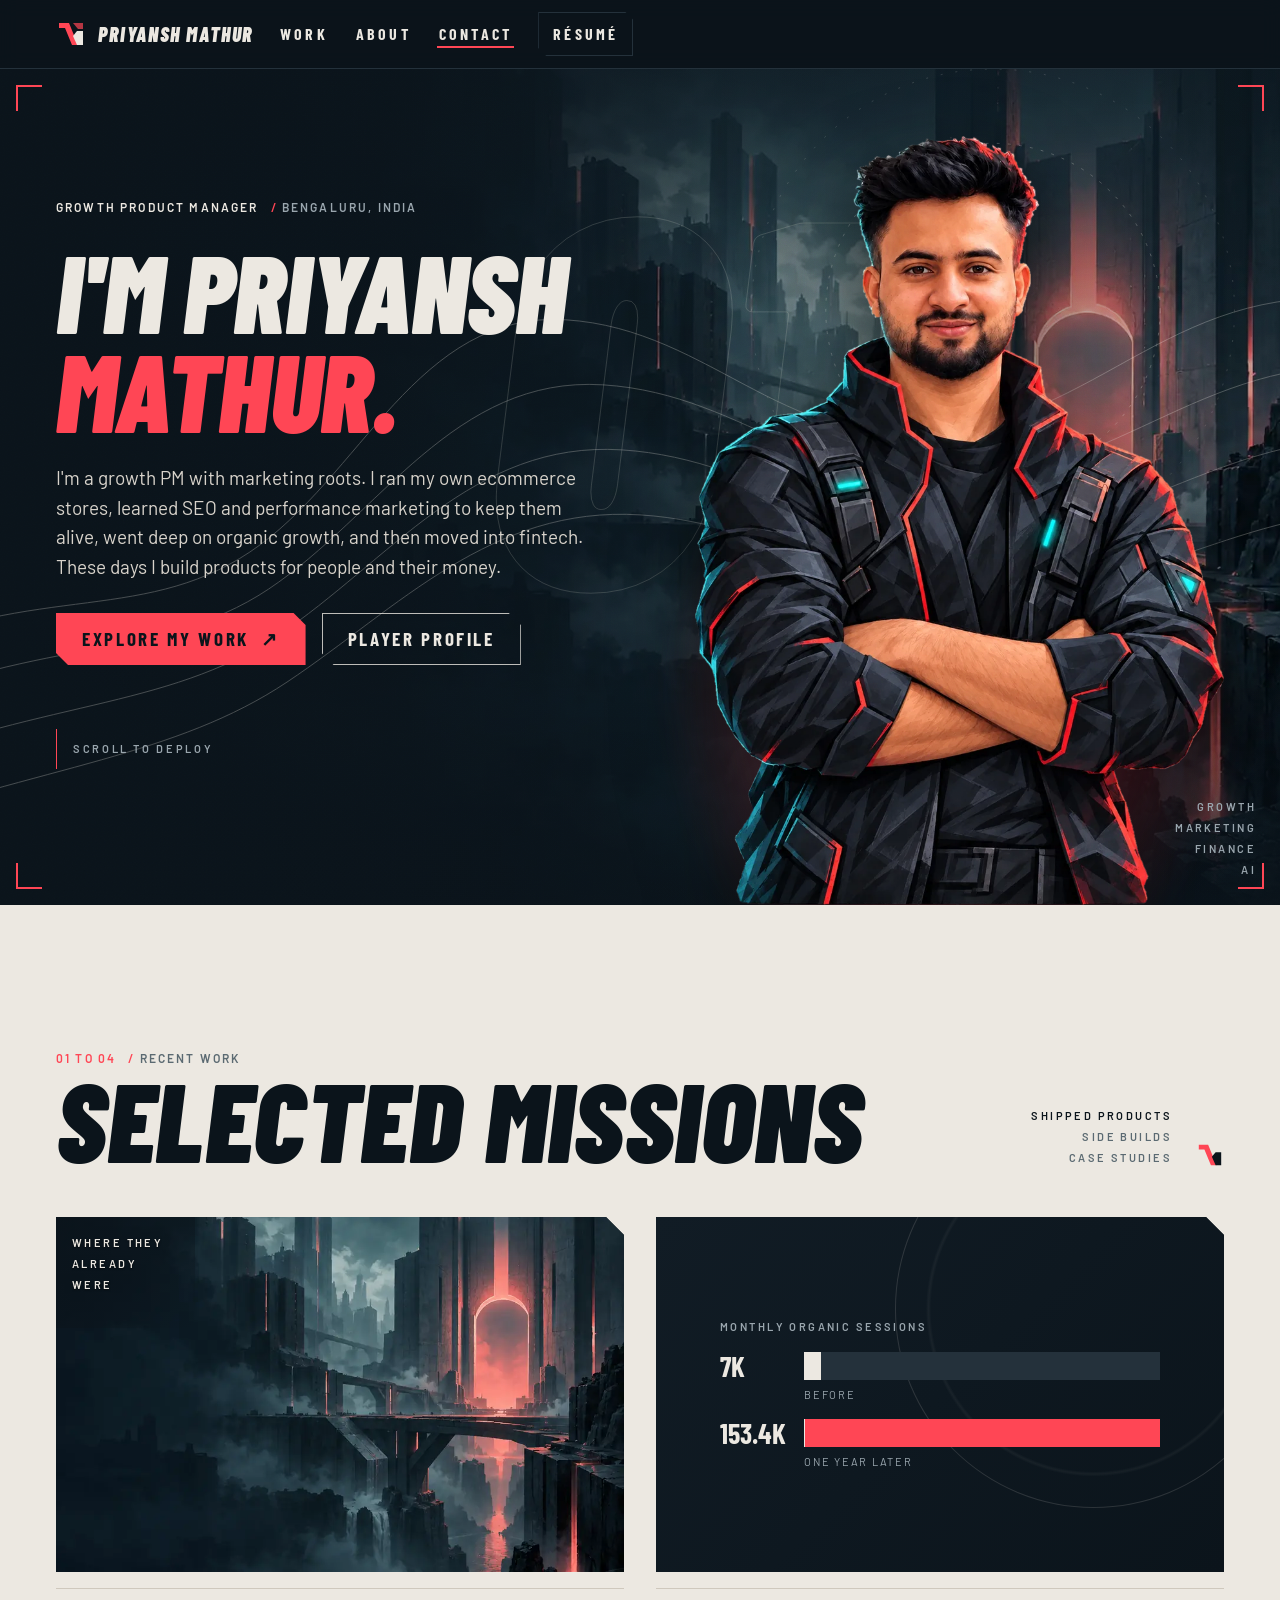
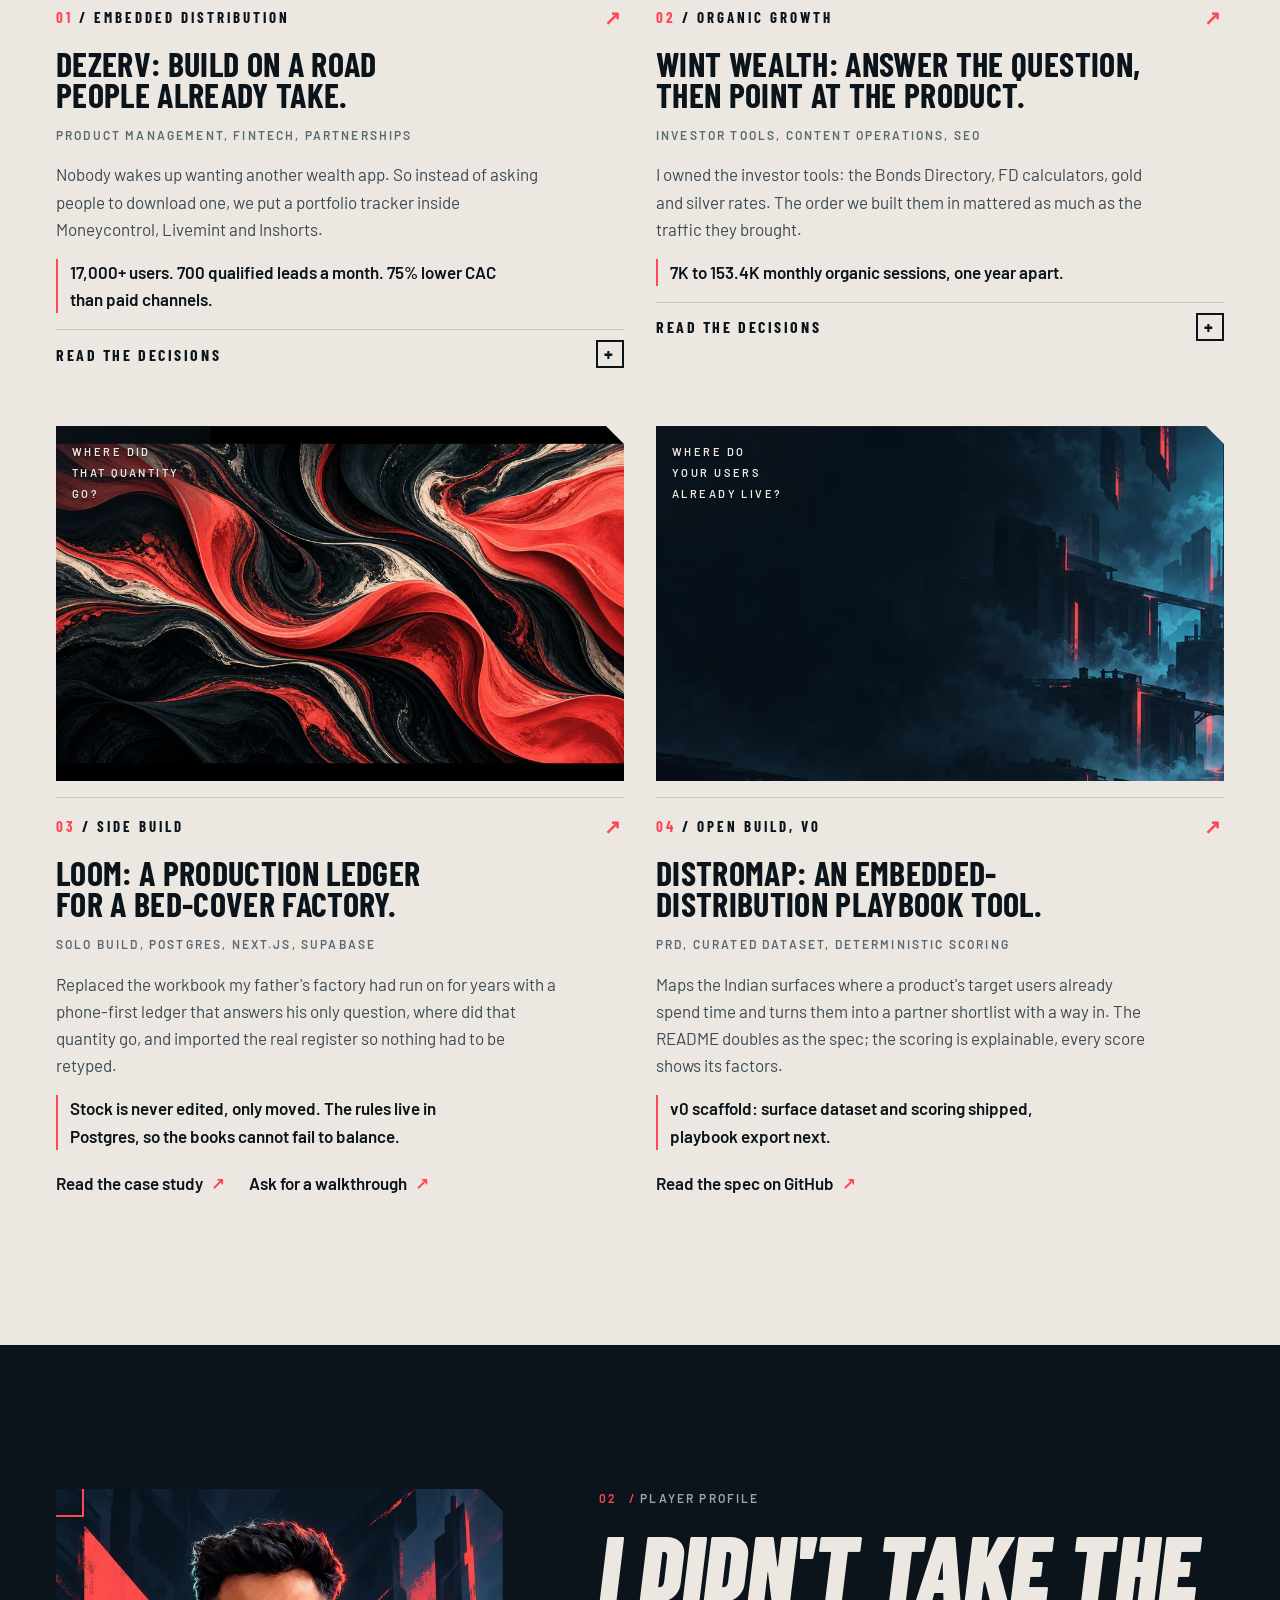
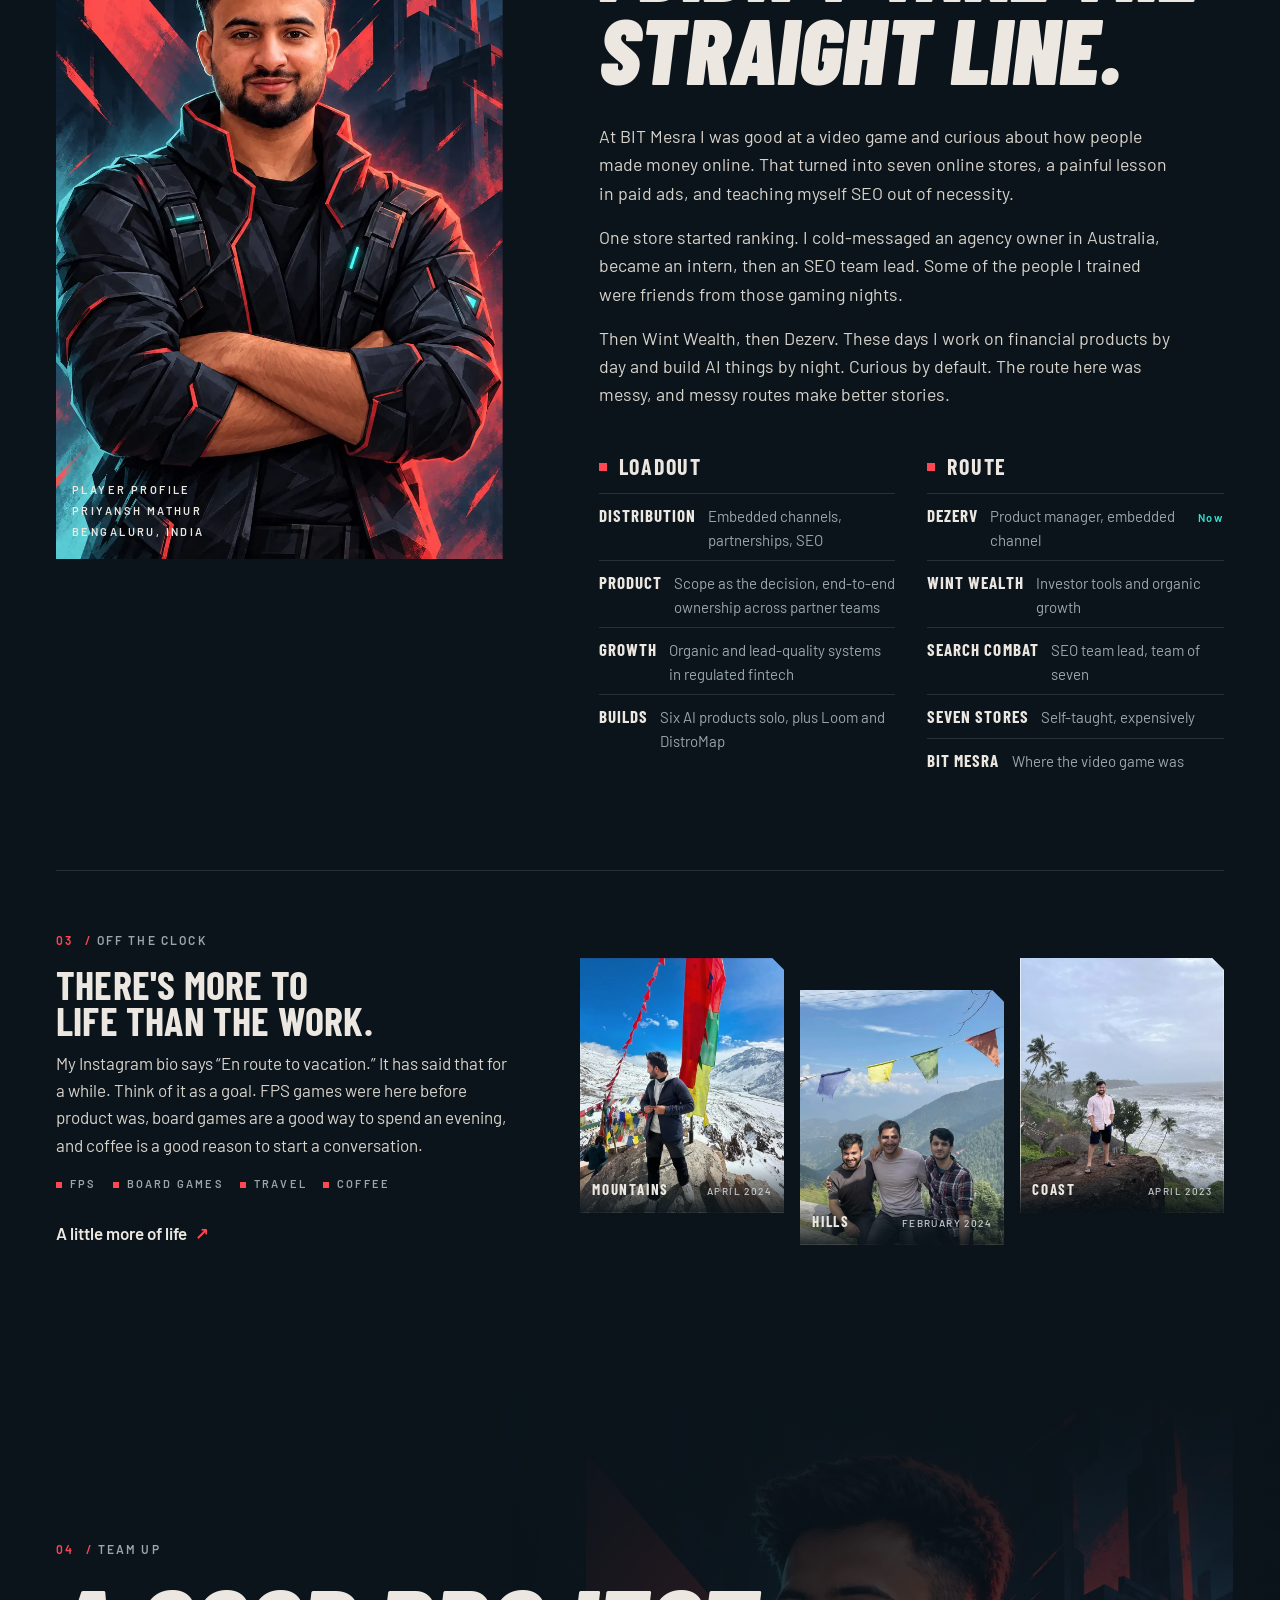
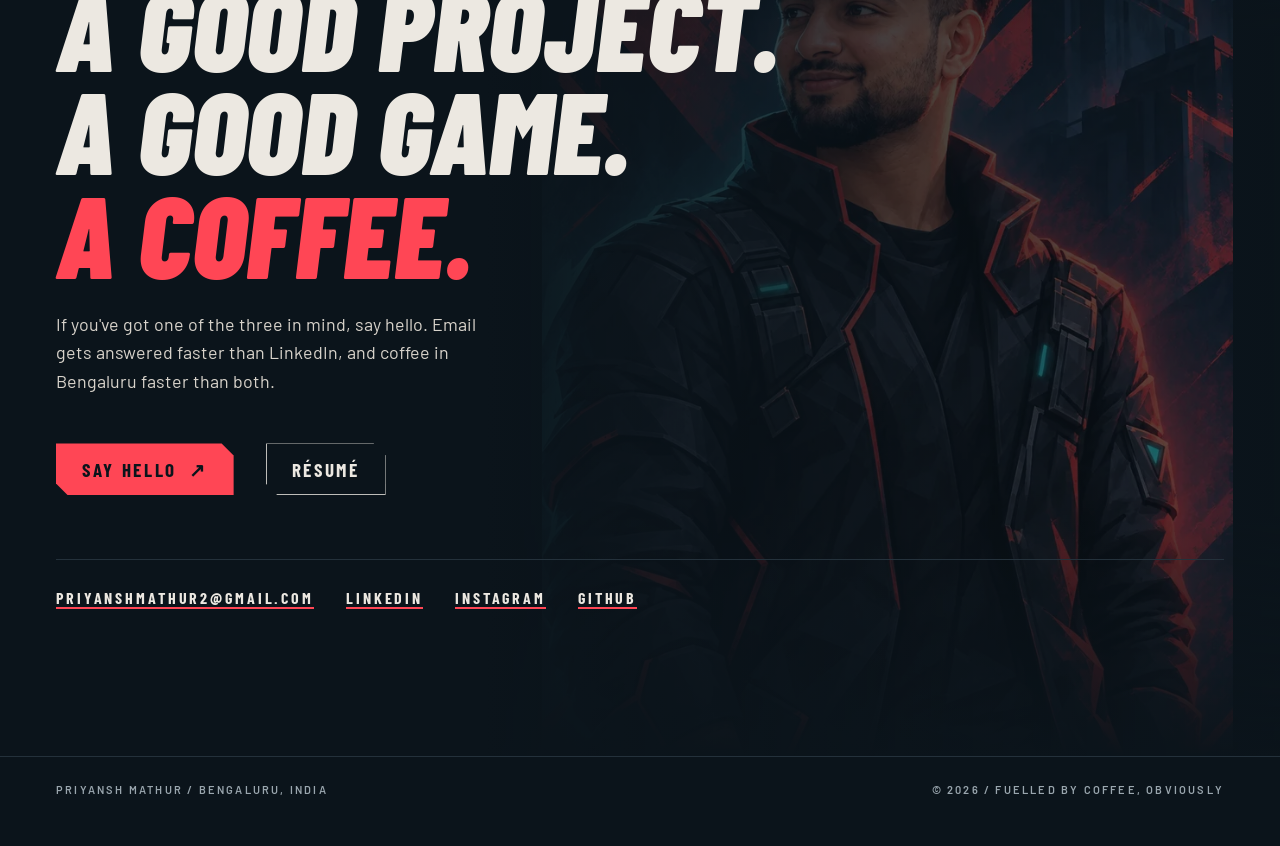
==== commit 65f8a861: "v4: Valorant-inspired redesign from the approved mockup" ====
--- a/index.html
+++ b/index.html
@@ -3,392 +3,303 @@
 <head>
 <meta charset="utf-8">
 <meta name="viewport" content="width=device-width, initial-scale=1">
-<title>Priyansh Mathur · Curious by default</title>
-<meta name="description" content="A few things about me: the work, the side projects, and life away from the desk.">
+<title>Priyansh Mathur · Growth product manager</title>
+<meta name="description" content="Priyansh Mathur, growth product manager in Bengaluru. Marketing roots, own ecommerce stores, organic growth, then fintech. Work, player profile and how to reach me.">
 <meta property="og:type" content="website">
-<meta property="og:title" content="Priyansh Mathur · Curious by default">
-<meta property="og:description" content="A few things about me: the work, the side projects, and life away from the desk.">
+<meta property="og:title" content="Priyansh Mathur · Growth product manager">
+<meta property="og:description" content="Growth PM with marketing roots: own ecommerce stores, SEO and performance marketing, organic growth, then fintech. Builds products for people and their money.">
 <meta property="og:url" content="https://priyanshmathur.com/">
+<meta property="og:image" content="https://priyanshmathur.com/assets/og.jpg">
 <link rel="canonical" href="https://priyanshmathur.com/">
-<meta name="theme-color" content="#ECE8E1">
+<meta name="theme-color" content="#0B141B">
+<link rel="preload" as="image" href="assets/hero-agent.webp" media="(min-width: 900px)">
+<link rel="icon" href="data:image/svg+xml,%3Csvg xmlns='http://www.w3.org/2000/svg' viewBox='0 0 30 30'%3E%3Crect width='30' height='30' fill='%230B141B'/%3E%3Cpath d='M3 4h10l9 22h-6L9 9H3z' fill='%23FF4655'/%3E%3Cpath d='M17 4h10v6h-5l-5-6z' fill='%23FF4655' opacity='.7'/%3E%3Cpath d='M27 12v14h-6l-4-9 4-5z' fill='%23ECE8E1'/%3E%3C/svg%3E">
 <link rel="preconnect" href="https://fonts.googleapis.com">
 <link rel="preconnect" href="https://fonts.gstatic.com" crossorigin>
-<link rel="stylesheet" href="https://fonts.googleapis.com/css2?family=Anton&family=Barlow+Condensed:wght@700&family=Barlow:wght@400;500;600&display=swap">
+<link rel="stylesheet" href="https://fonts.googleapis.com/css2?family=Barlow+Condensed:ital,wght@0,700;1,900&family=Barlow:wght@400;500;600&display=swap">
 <style>
-/* ---------- tokens: three grounds, one red ---------- */
+/* ---------- tokens ---------- */
 :root{
-  --navy:#0F1923; --cream:#ECE8E1; --accent:#FA4553;
-  --bg:var(--cream); --surface:#E2DCD2; --surface-2:#D8D1C5; --ink:var(--navy); --muted:#5F6A66; --rule:#CCC5B8;
-  --on-accent:var(--navy); --btn-bg:var(--accent); --btn-ink:var(--navy);
+  --navy:#0B141B; --navy-2:#111C25; --navy-3:#18242E; --cream:#ECE8E1; --cream-2:#E1DCD3; --coral:#FF4655; --teal:#37E2D2;
+  --bg:var(--navy); --ink:var(--cream); --muted:#9AA6AE; --rule:#24313B; --accent:var(--coral);
+  --btn-bg:var(--coral); --btn-ink:var(--navy);
   --illustration-ink:var(--ink); --illustration-accent:var(--accent);
-  --poster:"Anton","Barlow Condensed","Arial Narrow",Impact,sans-serif;
-  --display:"Barlow Condensed","Arial Narrow","Helvetica Neue",Arial,sans-serif;
+  --display:"Barlow Condensed","Arial Narrow",Impact,sans-serif;
   --body:"Barlow",system-ui,"Segoe UI",Roboto,Helvetica,Arial,sans-serif;
   --s1:4px; --s2:8px; --s3:12px; --s4:16px; --s5:24px; --s6:32px; --s7:48px; --s8:64px; --s9:96px; --s10:144px;
-  --r1:4px; --gutter:20px; --max:1280px;
-  --cut:14px;               /* the one notch */
-  --slant:4vw;              /* the one diagonal, used where the ground changes */
-  --sec:var(--s9);          /* section padding */
-  --pad:var(--s6);          /* panel padding */
-  --t:180ms; --ease:cubic-bezier(.2,.7,.2,1);
-  color-scheme:light;
+  --gutter:20px; --max:1360px; --cut:12px; --sec:var(--s9); --t:180ms; --ease:cubic-bezier(.2,.7,.2,1);
+  color-scheme:dark;
 }
-.g-navy{--bg:var(--navy);--surface:#1B2733;--surface-2:#16202A;--ink:var(--cream);--muted:#A9B2B6;--rule:#2C3946;color-scheme:dark}
-.g-red{--bg:var(--accent);--surface:#E63D4B;--surface-2:#D9333F;--ink:var(--navy);--muted:#3B1218;--rule:rgba(15,25,35,.35);--btn-bg:var(--navy);--btn-ink:var(--cream);--illustration-accent:var(--cream)}
-.g-navy,.g-red,.g-cream{background:var(--bg);color:var(--ink)}
-.g-red .tag::before,.g-red .arrow-link::after{background:var(--ink)}
-.g-red .tag .alt::before,.g-red .arrow-link .a{color:var(--ink)}
-.g-red .tag .alt{color:var(--ink);opacity:.8}
-@media (min-width:640px){:root{--gutter:32px;--pad:var(--s7)}}
-@media (min-width:1100px){:root{--gutter:64px;--sec:var(--s10);--pad:var(--s8)}}
-@media (min-width:1440px){:root{--gutter:64px;--max:1360px}}
-@supports (interpolate-size: allow-keywords){:root{interpolate-size:allow-keywords}}
+.g-cream{--bg:var(--cream);--ink:var(--navy);--muted:#5B6A72;--rule:#CFC8BD;--navy-2:#E1DCD3;color-scheme:light}
+@media (min-width:640px){:root{--gutter:32px}}
+@media (min-width:1100px){:root{--gutter:56px;--sec:var(--s10)}}
+@media (min-width:1600px){:root{--gutter:72px}}
 
 /* ---------- base ---------- */
 *,*::before,*::after{box-sizing:border-box}
 html{scroll-behavior:smooth;-webkit-text-size-adjust:100%}
 body{margin:0;background:var(--bg);color:var(--ink);font-family:var(--body);font-size:16px;line-height:1.6;overflow-x:clip}
-@media (min-width:1100px){body{font-size:18px}}
-h1,h2{font-family:var(--poster);font-weight:400;text-transform:uppercase;line-height:.92;letter-spacing:.01em;margin:0;text-wrap:balance}
-h3{font-family:var(--display);font-weight:700;text-transform:uppercase;line-height:.95;letter-spacing:.01em;margin:0;text-wrap:balance}
+@media (min-width:1100px){body{font-size:17px}}
+h1,h2,h3{font-family:var(--display);text-transform:uppercase;margin:0;line-height:.9;letter-spacing:.005em;text-wrap:balance}
+h1,h2{font-weight:900;font-style:italic}
+h3{font-weight:700}
 p{margin:0}
 a{color:var(--ink);text-decoration-color:var(--accent);text-decoration-thickness:2px;text-underline-offset:.18em}
-:focus-visible{outline:2px solid var(--ink);outline-offset:3px}
+:focus-visible{outline:2px solid var(--teal);outline-offset:3px}
+.g-cream :focus-visible{outline-color:var(--navy)}
 .sr{position:absolute!important;width:1px;height:1px;overflow:hidden;clip:rect(0 0 0 0);white-space:nowrap}
 .sprite{position:absolute;width:0;height:0;overflow:hidden}
-.il{display:block;width:100%;height:auto;color:var(--ink);--illustration-ink:var(--ink);--illustration-accent:var(--accent)}
-.g-red .il{--illustration-accent:var(--cream)}
-.skip{position:absolute;left:var(--gutter);top:-100px;background:var(--accent);color:var(--on-accent);padding:var(--s2) var(--s4);font-weight:600;z-index:50;border-radius:var(--r1)}
+.il{display:block;width:100%;height:auto;--illustration-ink:var(--ink);--illustration-accent:var(--accent)}
+.skip{position:absolute;left:var(--gutter);top:-100px;background:var(--coral);color:var(--navy);padding:var(--s2) var(--s4);font-weight:600;z-index:50}
 .skip:focus{top:var(--s3)}
 .wrap{max-width:var(--max);margin-inline:auto;padding-inline:var(--gutter)}
-.muted{color:var(--muted)}
-
-/* tactical label */
-.tag{font-family:var(--body);font-size:13px;font-weight:600;letter-spacing:.12em;text-transform:uppercase;color:var(--ink);display:flex;flex-wrap:wrap;align-items:center;gap:var(--s1) var(--s3);margin:0}
-.tag::before{content:"";width:6px;height:6px;background:var(--accent);flex:none}
+section{position:relative;scroll-margin-top:72px}
+
+/* labels: the tactical micro-type */
+.tag{font-family:var(--body);font-size:12px;font-weight:600;letter-spacing:.18em;text-transform:uppercase;color:var(--ink);display:flex;flex-wrap:wrap;align-items:center;gap:var(--s1) var(--s3);margin:0}
+.tag .n{color:var(--accent)}
 .tag .alt{color:var(--muted)}
-.tag .alt::before{content:"// ";color:var(--accent)}
-.meta{font-size:13px;letter-spacing:.12em;text-transform:uppercase;color:var(--muted);font-weight:500}
-
-/* ---------- buttons and links ---------- */
-.btn{position:relative;display:inline-flex;align-items:center;gap:var(--s2);padding:12px 24px;min-height:52px;line-height:1.1;font-family:var(--display);font-weight:700;font-size:21px;letter-spacing:.06em;text-transform:uppercase;text-decoration:none;color:var(--btn-ink);border:0;background:none;cursor:pointer;white-space:nowrap;isolation:isolate}
-.btn::before,.btn::after{content:"";position:absolute;inset:0;clip-path:polygon(0 0,calc(100% - var(--cut)) 0,100% var(--cut),100% 100%,var(--cut) 100%,0 calc(100% - var(--cut)))}
-.btn::before{background:var(--btn-bg);z-index:-1;transition:transform var(--t) var(--ease)}
-.btn::after{border:1px solid var(--btn-bg);z-index:-2;opacity:0;transition:opacity var(--t) ease}
-.btn:hover::before{transform:translate(4px,-4px)}
-.btn:hover::after{opacity:1}
+.tag .alt::before{content:"/ ";color:var(--accent)}
+.micro{font-size:11px;font-weight:600;letter-spacing:.22em;text-transform:uppercase;color:var(--muted);line-height:1.9}
+.micro b{color:var(--ink);font-weight:600}
+
+/* buttons */
+.btn{position:relative;display:inline-flex;align-items:center;gap:var(--s3);padding:14px 26px;min-height:52px;font-family:var(--display);font-weight:700;font-size:19px;letter-spacing:.14em;text-transform:uppercase;text-decoration:none;color:var(--btn-ink);border:0;background:none;cursor:pointer;white-space:nowrap;isolation:isolate;line-height:1}
+.btn::before{content:"";position:absolute;inset:0;background:var(--btn-bg);clip-path:polygon(0 0,calc(100% - var(--cut)) 0,100% var(--cut),100% 100%,var(--cut) 100%,0 calc(100% - var(--cut)));z-index:-1;transition:transform var(--t) var(--ease),filter var(--t)}
+.btn:hover::before{transform:translate(3px,-3px);filter:brightness(1.08)}
+.btn .a{transition:transform var(--t) var(--ease)}
+.btn:hover .a{transform:translate(3px,-3px)}
 .btn.ghost{color:var(--ink)}
-.btn.ghost::before{background:transparent;border:1px solid var(--ink)}
-.btn.ghost:hover::before{border-color:var(--ink);transform:none}
-.btn.ghost::after{display:none}
-.arrow-link{display:inline-flex;align-items:center;gap:var(--s2);font-weight:600;color:var(--ink);text-decoration:none;padding:var(--s2) 0;position:relative}
-.arrow-link .a{color:var(--accent);transition:transform var(--t) var(--ease)}
-.arrow-link:hover .a{transform:translate(4px,-4px)}
-.arrow-link::after{content:"";position:absolute;left:0;bottom:2px;height:2px;width:100%;background:var(--accent);transform:scaleX(0);transform-origin:left;transition:transform 260ms var(--ease)}
-.arrow-link:hover::after,.arrow-link:focus-visible::after{transform:scaleX(1)}
-
-/* ---------- header + rail ---------- */
-.top{position:sticky;top:0;z-index:20;background:color-mix(in srgb,var(--cream) 92%,transparent);backdrop-filter:blur(8px);border-bottom:2px solid var(--navy);color:var(--navy)}
+.btn.ghost::before{background:transparent;border:1px solid var(--ink);opacity:.8}
+.btn.ghost:hover::before{transform:none;opacity:1}
+.link{display:inline-flex;align-items:center;gap:var(--s2);font-weight:600;color:var(--ink);text-decoration:none;position:relative;padding:var(--s1) 0}
+.link .a{color:var(--accent);transition:transform var(--t) var(--ease)}
+.link:hover .a{transform:translate(3px,-3px)}
+.link::after{content:"";position:absolute;left:0;bottom:0;height:2px;width:100%;background:var(--accent);transform:scaleX(0);transform-origin:left;transition:transform 260ms var(--ease)}
+.link:hover::after,.link:focus-visible::after{transform:scaleX(1)}
+
+/* ---------- header ---------- */
+.top{position:sticky;top:0;z-index:20;background:color-mix(in srgb,var(--navy) 82%,transparent);backdrop-filter:blur(10px);border-bottom:1px solid var(--rule)}
 .top .wrap{display:flex;flex-wrap:wrap;align-items:center;gap:var(--s3) var(--s5);min-height:64px;padding-block:var(--s3)}
-.brand{font-family:var(--poster);font-weight:400;font-size:22px;letter-spacing:.06em;text-transform:uppercase;color:var(--ink);text-decoration:none;display:inline-flex;align-items:baseline;gap:var(--s3)}
-.brand small{font-family:var(--body);font-size:12px;letter-spacing:.14em;color:var(--muted);font-weight:500}
-.top-links{margin-left:auto;display:flex;align-items:center;gap:var(--s5)}
-.top-links .btn{padding:10px 18px;min-height:44px;font-size:18px}
-@media (max-width:639px){.top-links .arrow-link{display:none}}
-.nav{margin:0;padding:0;list-style:none;display:flex;gap:var(--s4);flex-basis:100%}
-.nav a{display:inline-flex;align-items:center;min-height:44px;font-family:var(--display);font-weight:700;font-size:18px;letter-spacing:.08em;text-transform:uppercase;color:var(--ink);text-decoration:none;gap:var(--s3)}
-.nav .n,.nav .rail-only{display:none}
-.nav a{white-space:nowrap}
-@media (min-width:1200px){
-  .top .wrap{flex-wrap:nowrap;gap:var(--s6)}
-  .nav{flex-basis:auto;flex:1;justify-content:center;gap:var(--s5);order:1}
-  .top-links{order:2;margin-left:0}
-  .nav .rail-only{display:list-item}
-  .nav a{font-size:16px;letter-spacing:.08em;color:#4F5A56;position:relative;padding:0 2px}
-  .nav .n{display:inline;font-family:var(--body);font-size:11px;font-weight:600;letter-spacing:.08em;color:var(--accent)}
-  .nav a::after{content:"";position:absolute;left:0;right:0;bottom:8px;height:2px;background:var(--accent);transform:scaleX(0);transform-origin:left;transition:transform var(--t) var(--ease)}
-  .nav a:hover,.nav a[aria-current="true"]{color:var(--navy)}
-  .nav a:hover::after,.nav a[aria-current="true"]::after{transform:scaleX(1)}
-  .top-links .arrow-link{display:none}
+.brand{display:inline-flex;align-items:center;gap:var(--s3);text-decoration:none;color:var(--cream)}
+.brand .mark{width:30px;height:30px;flex:none}
+.brand .name{font-family:var(--display);font-weight:900;font-style:italic;font-size:20px;letter-spacing:.08em;text-transform:uppercase}
+.status{display:none;align-items:center;gap:var(--s2);font-size:11px;letter-spacing:.2em;text-transform:uppercase;color:var(--muted);font-weight:600}
+.status::before{content:"";width:7px;height:7px;background:var(--teal);box-shadow:0 0 10px var(--teal);animation:pulse 2.4s ease-in-out infinite}
+@keyframes pulse{50%{opacity:.35}}
+.nav{margin:0 0 0 auto;padding:0;list-style:none;display:flex;gap:var(--s5);align-items:center}
+.nav a{display:inline-flex;align-items:center;min-height:44px;font-family:var(--display);font-weight:700;font-size:16px;letter-spacing:.2em;text-transform:uppercase;color:var(--cream);text-decoration:none;position:relative;padding:0 2px}
+.nav a::after{content:"";position:absolute;left:0;right:0;bottom:8px;height:2px;background:var(--coral);transform:scaleX(0);transform-origin:left;transition:transform var(--t) var(--ease)}
+.nav a:hover::after,.nav a[aria-current="true"]::after{transform:scaleX(1)}
+.nav .cv{padding:8px 14px;border:1px solid var(--rule);clip-path:polygon(0 0,calc(100% - 8px) 0,100% 8px,100% 100%,8px 100%,0 calc(100% - 8px))}
+.nav .cv::after{display:none}
+.nav .cv:hover{border-color:var(--coral)}
+@media (min-width:900px){.status{display:inline-flex}}
+@media (max-width:480px){.nav{gap:var(--s4)} .nav a{font-size:15px;letter-spacing:.14em} .brand .name{font-size:18px}}
+/* scroll progress */
+.top::after{content:"";position:absolute;left:0;bottom:-1px;height:2px;width:100%;background:var(--coral);transform:scaleX(0);transform-origin:left;pointer-events:none}
+@supports (animation-timeline: scroll()){.top::after{animation:grow linear both;animation-timeline:scroll(root)} @keyframes grow{from{transform:scaleX(0)}to{transform:scaleX(1)}}}
+
+/* ---------- hero ---------- */
+.hero{background:var(--navy);overflow:hidden;min-height:calc(100svh - 64px);display:grid;align-items:center;isolation:isolate}
+.hero .art{position:absolute;inset:0;z-index:0;pointer-events:none}
+.hero .env{position:absolute;inset:0;background:url("assets/hero-env.webp") center right / cover no-repeat;transform:translate(calc(var(--mx,0) * -10px),calc(var(--my,0) * -6px)) scale(1.04);transition:transform 160ms linear;opacity:.92}
+.hero .env::after{content:"";position:absolute;inset:0;background:linear-gradient(90deg,var(--navy) 0%,color-mix(in srgb,var(--navy) 88%,transparent) 30%,color-mix(in srgb,var(--navy) 30%,transparent) 58%,color-mix(in srgb,var(--navy) 10%,transparent) 100%),linear-gradient(180deg,color-mix(in srgb,var(--navy) 60%,transparent),transparent 30%,transparent 70%,var(--navy))}
+.hero .agent{position:absolute;right:max(var(--gutter),calc((100vw - var(--max)) / 2 + var(--gutter) - 40px));bottom:0;height:min(92%,880px);width:auto;transform:translate(calc(var(--mx,0) * 18px),calc(var(--my,0) * 8px));transition:transform 160ms linear;filter:drop-shadow(0 30px 40px rgba(0,0,0,.55))}
+.hero .agent img{height:100%;width:auto;display:block}
+.hero .agent::before{content:"";position:absolute;left:-14%;right:-10%;top:24%;bottom:-6%;background:radial-gradient(ellipse at 50% 60%,rgba(255,70,85,.42),transparent 62%);z-index:-1;filter:blur(8px)}
+.hero .contours{position:absolute;inset:0;width:100%;height:100%;opacity:.28;mix-blend-mode:screen}
+.hero .grain{position:absolute;inset:0;opacity:.07;background-image:url("data:image/svg+xml,%3Csvg xmlns='http://www.w3.org/2000/svg' width='160' height='160'%3E%3Cfilter id='n'%3E%3CfeTurbulence type='fractalNoise' baseFrequency='.9' numOctaves='2' stitchTiles='stitch'/%3E%3C/filter%3E%3Crect width='100%25' height='100%25' filter='url(%23n)'/%3E%3C/svg%3E");mix-blend-mode:overlay}
+.hero .scan{position:absolute;left:0;right:0;height:1px;background:linear-gradient(90deg,transparent,rgba(55,226,210,.55),transparent);top:-2px;animation:scan 9s linear infinite}
+@keyframes scan{from{top:-2px}to{top:100%}}
+.hero .num{position:absolute;left:38%;top:6%;font-family:var(--display);font-weight:900;font-style:italic;font-size:min(46vw,520px);line-height:1;color:transparent;-webkit-text-stroke:1px rgba(236,232,225,.16);transform:translate(calc(var(--mx,0) * -24px),calc(var(--my,0) * -10px));transition:transform 200ms linear;user-select:none}
+.hero .wrap{position:relative;z-index:1;width:100%;padding-top:var(--s8);padding-bottom:var(--s8)}
+.hero .copy{max-width:640px}
+.hero .role{color:var(--cream)}
+.hero h1{font-size:clamp(64px,15vw,88px);margin-top:var(--s5);letter-spacing:-.005em}
+.hero h1 .l1{display:block}
+.hero h1 .l2{display:block;color:var(--coral)}
+.hero .intro{margin-top:var(--s5);font-size:18px;max-width:48ch;text-wrap:pretty;color:#D8D3CB;line-height:1.55}
+.hero .actions{display:flex;flex-wrap:wrap;gap:var(--s4);margin-top:var(--s6)}
+.hero .cue{display:inline-flex;align-items:center;gap:var(--s4);margin-top:var(--s8);color:var(--muted);font-size:11px;letter-spacing:.24em;text-transform:uppercase;font-weight:600;text-decoration:none}
+.hero .cue::before{content:"";width:1px;height:40px;background:var(--coral);animation:cue 2.2s var(--ease) infinite;transform-origin:top}
+@keyframes cue{0%{transform:scaleY(0)}45%{transform:scaleY(1);transform-origin:top}46%{transform-origin:bottom}100%{transform:scaleY(0);transform-origin:bottom}}
+/* side rails of micro-type and corner brackets */
+.hero .side{position:absolute;z-index:2;display:none;pointer-events:none}
+.hero .side.l{left:var(--s5);top:50%;transform:translateY(-50%)}
+.hero .side.r{right:var(--s5);top:22%;text-align:right}
+.hero .side.br{right:var(--s5);bottom:var(--s5);text-align:right}
+.hero .side.bl{left:var(--s5);bottom:var(--s5)}
+.hero .corner{position:absolute;width:26px;height:26px;border:2px solid var(--coral);z-index:2;pointer-events:none}
+.hero .corner.tl{left:var(--s4);top:var(--s4);border-right:0;border-bottom:0}
+.hero .corner.tr{right:var(--s4);top:var(--s4);border-left:0;border-bottom:0}
+.hero .corner.bl{left:var(--s4);bottom:var(--s4);border-right:0;border-top:0}
+.hero .corner.br{right:var(--s4);bottom:var(--s4);border-left:0;border-top:0}
+.hero .mobile-art{display:block;margin:var(--s5) calc(var(--gutter) * -1) calc(var(--s8) * -1);position:relative}
+.hero .mobile-art img{display:block;width:100%;height:auto}
+.hero .mobile-art::before{content:"";position:absolute;inset:0;background:linear-gradient(180deg,var(--navy),transparent 22%,transparent 82%,var(--navy));z-index:1}
+@media (max-width:899px){.hero .art{display:none} .hero .num{display:none} .hero .cue{margin-top:var(--s6)}}
+@media (min-width:900px){
+  .hero{min-height:clamp(640px,calc(100svh - 64px),900px)}
+  .hero .mobile-art{display:none}
+  .hero .copy{max-width:56%}
+  .hero h1{font-size:clamp(84px,8.6vw,136px)}
+  .hero .intro{font-size:19px}
+  .hero .side.br{display:block}
 }
-/* scroll progress along the header's bottom edge (CSS scroll-driven, no JS) */
-.top::after{content:"";position:absolute;left:0;bottom:-2px;height:2px;width:100%;background:var(--accent);transform:scaleX(0);transform-origin:left;pointer-events:none}
-@supports (animation-timeline: scroll()){
-  .top::after{animation:grow linear both;animation-timeline:scroll(root)}
-  @keyframes grow{from{transform:scaleX(0)}to{transform:scaleX(1)}}
-}
-
-/* ---------- sections ---------- */
-section{padding-block:var(--sec);scroll-margin-top:84px;position:relative}
-.g-cream + .g-cream{border-top:1px solid var(--rule)}
-.g-navy,.g-red{clip-path:polygon(0 var(--slant),100% 0,100% 100%,0 100%);margin-top:calc(var(--slant) * -1);padding-top:calc(var(--sec) + var(--slant))}
-.g-red{clip-path:polygon(0 0,100% var(--slant),100% 100%,0 100%)}
-.g-navy + .g-cream,.g-red + .g-cream{border-top:0}
-footer.g-navy{clip-path:none;margin-top:0;padding-top:var(--s6)}
-.sec-head{display:grid;gap:var(--s5);margin-bottom:var(--s8)}
-.sec-head h2{font-size:clamp(44px,6vw,72px)}
-.sec-head .lede{color:var(--muted);max-width:48ch;font-size:1.05em}
-@media (min-width:1100px){
-  .sec-head{grid-template-columns:minmax(0,7fr) minmax(0,5fr);align-items:end;gap:var(--s5) var(--s8);margin-bottom:var(--s9)}
-  .sec-head .tag{grid-column:1/-1}
-}
-
-/* corner brackets */
-.panel{position:relative;background:var(--surface)}
-.panel::before,.panel::after{content:"";position:absolute;width:28px;height:28px;border-color:var(--accent);border-style:solid;pointer-events:none;transition:width 260ms var(--ease),height 260ms var(--ease)}
-.panel::before{left:0;top:0;border-width:2px 0 0 2px}
-.panel::after{right:0;bottom:0;border-width:0 2px 2px 0}
-.panel:hover::before,.panel:hover::after{width:52px;height:52px}
-.cut{clip-path:polygon(0 0,calc(100% - var(--cut)) 0,100% var(--cut),100% 100%,0 100%)}
-.tilt{transition:transform 320ms var(--ease);will-change:transform}
-.slab{position:relative}
-.slab::before{content:"";position:absolute;left:-6%;right:34%;top:22%;bottom:10%;background:var(--accent);transform:skewX(-14deg);z-index:0;pointer-events:none}
-.slab>*{position:relative;z-index:1}
-
-/* ---------- hero ---------- */
-.hero{padding-top:var(--s8);padding-bottom:var(--s8);position:relative;overflow:hidden}
-.hero .wrap{display:grid;gap:var(--s7);position:relative}
-.hero h1{font-size:clamp(48px,14vw,68px);margin-top:var(--s5)}
-.hero h1 .ln{display:block;overflow-x:visible;overflow-y:clip;padding-bottom:.08em;margin-bottom:-.08em}
-.hero h1 .w{display:inline-block}
-.hero h1 .l1 .w{color:var(--accent)}
-.hero h1 .l2 .w{color:var(--ink);font-size:.46em;line-height:1.1;margin-top:.25em}
-.hero .curious{position:relative;display:inline-block}
-.hero .curious::after{content:"";position:absolute;left:0;right:0;bottom:-.06em;height:.07em;background:var(--ink);transform:scaleX(0);transform-origin:left;transition:transform 360ms var(--ease)}
-.hero:has(.about-link:hover,.about-link:focus-visible) .curious::after{transform:scaleX(1)}
-.hero .intro{max-width:42ch;margin-top:var(--s6);font-size:17px}
-.hero .actions{display:flex;flex-wrap:wrap;gap:var(--s4) var(--s6);align-items:center;margin-top:var(--s7)}
-.profile{padding:var(--s4) var(--s6) var(--s6);display:grid;gap:var(--s4);align-content:start;overflow:hidden}
-.card-art{position:relative;margin:0 calc(var(--s6) * -1) 0;padding:var(--s6) var(--s6) 0;display:grid;justify-items:center;background:var(--surface-2)}
-.card-art::before{content:"";position:absolute;left:12%;right:12%;top:18%;bottom:0;background:var(--accent);clip-path:polygon(0 var(--cut),var(--cut) 0,100% 0,100% 100%,0 100%);opacity:.9;transform:translate(calc(var(--mx,0) * -8px),calc(var(--my,0) * -6px));transition:transform 120ms linear}
-.card-art::after{content:"";position:absolute;inset:0;background:repeating-linear-gradient(-45deg,transparent 0 18px,color-mix(in srgb,var(--ink) 6%,transparent) 18px 19px);pointer-events:none}
-.profile .art{position:relative;z-index:1;display:block;width:100%;max-width:250px;height:auto;transform:translate(calc(var(--mx,0) * 12px),calc(var(--my,0) * 12px));transition:transform 120ms linear;filter:drop-shadow(0 18px 30px rgba(0,0,0,.45))}
-.profile .comms{list-style:none;margin:0;padding:var(--s4) 0 0;display:flex;gap:var(--s5);border-top:1px solid var(--rule)}
-.profile .strip{border-top:1px solid var(--rule);padding-top:var(--s4);display:flex;flex-wrap:wrap;gap:var(--s2) var(--s3);margin:0;padding-left:0;list-style:none}
-.profile .strip li{font-size:13px;letter-spacing:.1em;text-transform:uppercase;color:var(--muted);font-weight:500}
-.profile .strip li + li::before{content:"/";margin-right:var(--s3);color:var(--rule)}
-.profile .status{font-size:14px;color:var(--muted)}
-.profile .status b{color:var(--ink);font-weight:600}
-.profile .status i{display:inline-block;width:8px;height:8px;background:var(--accent);margin-right:var(--s2);vertical-align:middle;animation:blink 2.4s steps(1) infinite}
-@keyframes blink{50%{opacity:.25}}
-@media (min-width:800px){
-  .hero{padding-top:var(--s9);padding-bottom:var(--s9)}
-  .hero .wrap{grid-template-columns:minmax(0,6fr) minmax(0,6fr);align-items:center;gap:var(--s8)}
-  .hero h1{font-size:clamp(64px,6.6vw,104px)}
-  .hero .intro{font-size:19px}
-  .profile{padding:var(--s5) var(--s7) var(--s7)}
-  .card-art{margin:0 calc(var(--s7) * -1) 0;padding:var(--s7) var(--s7) 0}
-  .profile .art{max-width:340px}
-}
-/* one hairline stripe band, parallax against the mouse */
-.hero::before{content:"";position:absolute;right:-40px;top:0;width:min(42vw,560px);height:100%;background:repeating-linear-gradient(-45deg,transparent 0 22px,var(--rule) 22px 23px);opacity:.6;pointer-events:none;mask-image:linear-gradient(to left,#000,transparent);transform:translateX(calc(var(--mx,0) * -20px));transition:transform 200ms linear}
+@media (min-width:1500px){.hero .side{display:block}}
+@media (min-width:1300px){.hero .copy{max-width:56%}}
+@media (min-width:900px) and (max-width:1099px){.hero .copy{max-width:50%} .hero .agent{height:min(88%,760px)} .hero h1{font-size:clamp(76px,8vw,96px)}}
+@media (min-width:900px) and (max-height:780px){.hero .wrap{padding-block:var(--s6)} .hero h1{font-size:clamp(72px,7.2vw,108px);margin-top:var(--s4)} .hero .intro{margin-top:var(--s4)} .hero .actions{margin-top:var(--s5)} .hero .cue{margin-top:var(--s6)}}
+@media (min-width:600px) and (max-width:899px){.hero .mobile-art{max-width:520px;margin:var(--s5) 0 calc(var(--s8) * -1) auto} .hero .mobile-art::before{background:linear-gradient(180deg,var(--navy),transparent 14%,transparent 84%,var(--navy)),linear-gradient(90deg,var(--navy),transparent 30%)} .hero .copy{max-width:600px}}
 /* load sequence */
-.hero .w{animation:rise 900ms var(--ease) both}
-.hero .l1 .w{animation-delay:80ms}.hero .l2 .w{animation-delay:220ms}
-.hero .tag,.hero .intro,.hero .actions{animation:fade 700ms var(--ease) both}
-.hero .tag{animation-delay:0ms}.hero .intro{animation-delay:420ms}.hero .actions{animation-delay:560ms}
-.hero .profile{animation:fade 900ms var(--ease) 500ms both}
-@keyframes rise{from{transform:translateY(110%)}to{transform:none}}
-@keyframes fade{from{opacity:0;transform:translateY(14px)}to{opacity:1;transform:none}}
-
-/* marquee */
-.marquee{overflow:hidden;padding:var(--s4) 0;background:var(--bg);color:var(--ink);clip-path:none;margin-top:0}
-.marquee .track{display:flex;width:max-content;gap:0;animation:mq 46s linear infinite}
-.marquee:hover .track{animation-play-state:paused}
-.marquee span{font-family:var(--display);font-weight:700;font-size:22px;letter-spacing:.08em;text-transform:uppercase;color:var(--ink);padding:0 var(--s6);display:inline-flex;align-items:center;gap:var(--s6)}
-.marquee span::after{content:"";width:8px;height:8px;background:var(--accent)}
-@keyframes mq{to{transform:translateX(-50%)}}
-
-/* ---------- proof ---------- */
-.proof h2{font-size:clamp(36px,5vw,56px);margin-top:var(--s5)}
-.ledger{display:grid;grid-template-columns:minmax(0,1fr);gap:var(--s6);margin:var(--s8) 0 0;padding:0;list-style:none}
-@media (min-width:520px){.ledger{grid-template-columns:repeat(2,minmax(0,1fr));gap:var(--s7) var(--s6)}}
-.ledger li{border-top:2px solid var(--ink);padding-top:var(--s4);position:relative;transition:transform 260ms var(--ease)}
-.ledger li:hover{transform:translateY(-4px)}
-.ledger li::before{content:"";position:absolute;top:-2px;left:0;width:28px;height:2px;background:var(--accent);transition:width 320ms var(--ease)}
-.ledger li:hover::before{width:100%}
-.ledger .num{display:block;font-family:var(--poster);font-weight:400;font-size:clamp(40px,9vw,52px);line-height:1;letter-spacing:.01em;font-variant-numeric:tabular-nums;white-space:nowrap}
-.ledger .lab{display:block;font-weight:600;margin-top:var(--s3)}
-.ledger .sub{display:block;color:var(--muted);font-size:14px;margin-top:var(--s1);max-width:26ch}
-@media (min-width:800px){.ledger{grid-template-columns:repeat(4,minmax(0,1fr));gap:var(--s7)} .ledger .num{font-size:clamp(40px,3.6vw,56px)}}
-@media (min-width:1200px) and (max-width:1439px){.ledger{grid-template-columns:repeat(2,minmax(0,1fr));gap:var(--s7) var(--s9)} .ledger .num{font-size:60px}}
-@media (min-width:1440px){.ledger .num{font-size:56px}}
-
-/* ---------- work ---------- */
-.mission{display:grid;gap:var(--s6);padding:0;margin-top:var(--s6)}
-.mission>*{min-width:0}
-.mission .plate{background:var(--surface-2);overflow:hidden;display:grid;place-items:center;padding:var(--s6) 0;position:relative}
-.mission .plate .il{max-width:100%;position:relative;z-index:1}
-.mission.lead .plate::before{content:"";position:absolute;left:-8%;right:38%;top:58%;bottom:6%;background:var(--accent);transform:skewX(-14deg);z-index:0}
-.mission .text{padding:var(--s5) var(--pad) var(--s5)}
-@media (min-width:900px){.mission .tag{white-space:nowrap;flex-wrap:nowrap}}
-.mission h3{font-size:clamp(32px,5vw,44px);margin-top:var(--s4)}
-.mission .sum{color:var(--muted);margin-top:var(--s4);max-width:46ch}
-.mission .result{margin-top:var(--s6);font-weight:600;border-left:2px solid var(--accent);padding-left:var(--s4);max-width:36ch}
-.mission details{margin:0 var(--pad);border-top:1px solid var(--rule)}
-@media (min-width:900px){
-  .mission{grid-template-columns:minmax(0,7fr) minmax(0,5fr);align-items:stretch;margin-top:var(--s7)}
-  .mission.second{grid-template-columns:minmax(0,6fr) minmax(0,6fr)}
-  .mission .plate{padding:var(--s5) var(--s4)}
-  .mission .text{align-self:center}
-  .mission .text{padding:var(--s7)}
-  .mission.second .text{padding-right:var(--s6)}
-  .mission.second .plate{order:2}
-  .mission.second details{order:3}
-  .mission details{grid-column:1/-1}
-}
-.mission.lead .plate .il{max-width:none;width:100%}
-
-/* disclosures */
-details{border-top:1px solid var(--rule)}
-summary{list-style:none;cursor:pointer;display:flex;align-items:center;gap:var(--s4);min-height:64px;padding:var(--s4) 0;font-weight:600;color:var(--ink);font-family:var(--display);text-transform:uppercase;font-size:21px;letter-spacing:.05em}
-summary::-webkit-details-marker{display:none}
-summary .pm{margin-left:auto;flex:none;width:32px;height:32px;display:grid;place-items:center;font-family:var(--display);font-size:26px;color:var(--ink);border:2px solid var(--ink);border-radius:var(--r1);transition:transform 260ms var(--ease),border-color var(--t)}
-summary .pm::before{content:"+"}
-details[open] summary .pm{transform:rotate(180deg)}
-details[open] summary .pm::before{content:"\2212"}
-summary:hover .pm{border-color:var(--accent)}
-.story{padding:var(--s3) 0 var(--s7);display:grid;gap:var(--s5);max-width:62ch;font-family:var(--body);text-transform:none}
-.story p b{display:block;font-family:var(--display);text-transform:uppercase;font-size:20px;letter-spacing:.04em;color:var(--ink);margin-bottom:var(--s1);font-weight:700}
-.story p b::before{content:"";display:inline-block;width:8px;height:8px;background:var(--accent);margin-right:var(--s2);vertical-align:middle}
-@supports (interpolate-size: allow-keywords){
-  details::details-content{block-size:0;overflow:clip;transition:block-size 380ms var(--ease),content-visibility 380ms allow-discrete}
-  details[open]::details-content{block-size:auto}
-}
-
-/* chart */
-.chart{padding:var(--pad) var(--s6);display:grid;gap:var(--s5);align-content:center;margin:0;aspect-ratio:auto;place-items:stretch}
-.bars{list-style:none;margin:0;padding:0;display:grid;gap:var(--s5)}
-.bars li{display:grid;grid-template-columns:84px 1fr;align-items:center;gap:var(--s4)}
-.bars .v{font-family:var(--display);font-weight:700;font-size:32px;font-variant-numeric:tabular-nums;line-height:1}
-.bars .bar{height:34px;background:var(--rule);position:relative;border-left:1px solid var(--ink)}
-.bars .bar i{position:absolute;inset:0;width:var(--w);background:var(--ink);transform-origin:left;transition:transform 1100ms var(--ease)}
-.bars .bar[data-hi] i{background:var(--accent);transition-delay:180ms}
-.js [data-go] .bars i{transform:scaleX(0)}
-.js .go .bars i{transform:none}
-.bars .d{grid-column:2;font-size:13px;color:var(--muted);margin-top:-8px}
-.chart .note{font-size:14px;color:var(--muted);max-width:32ch}
-
-/* ---------- builds ---------- */
-.builds{position:relative;overflow:hidden}
-.builds .wrap{display:grid;gap:var(--s7);align-items:center}
-.builds h2{font-size:clamp(44px,6vw,72px);margin-top:var(--s5)}
-.builds .body{max-width:48ch;margin-top:var(--s5)}
-.builds .actions{margin-top:var(--s6)}
-.builds .art{max-width:360px}
-@media (min-width:900px){
-  .builds .wrap{grid-template-columns:minmax(0,5fr) minmax(0,7fr);gap:var(--s9)}
-  .builds .art{max-width:640px;justify-self:end;margin-block:calc(var(--s7) * -1)}
-}
-
-/* ---------- notes ---------- */
-.notes .list{border-bottom:1px solid var(--rule)}
-.notes summary{font-size:clamp(24px,4vw,36px);line-height:1.05;padding:var(--s5) 0;min-height:88px;letter-spacing:.03em;transition:padding-left 260ms var(--ease)}
-.notes summary:hover{padding-left:var(--s3)}
-.notes summary .n{font-family:var(--poster);font-size:24px;letter-spacing:.02em;color:var(--accent);font-weight:400;flex:none;width:44px;text-transform:none;line-height:1}
-.notes .story{padding-left:calc(44px + var(--s4));padding-bottom:var(--s8)}
-@media (min-width:900px){.notes summary .n{width:64px;font-size:32px} .notes .story{padding-left:calc(64px + var(--s4))}}
-
-/* ---------- about ---------- */
+.hero .role,.hero h1 .l1,.hero h1 .l2,.hero .intro,.hero .actions,.hero .cue{animation:rise 800ms var(--ease) both}
+.hero h1 .l1{animation-delay:90ms}.hero h1 .l2{animation-delay:190ms}.hero .intro{animation-delay:330ms}.hero .actions{animation-delay:440ms}.hero .cue{animation-delay:700ms}
+.hero .art,.hero .side,.hero .corner{animation:fade 1100ms ease both}
+@keyframes rise{from{opacity:0;transform:translateY(26px)}to{opacity:1;transform:none}}
+@keyframes fade{from{opacity:0}to{opacity:1}}
+
+/* ---------- work: selected missions ---------- */
+.work{padding-block:var(--sec);background:var(--cream);color:var(--navy)}
+.work .head{display:grid;gap:var(--s5);align-items:end;margin-bottom:var(--s7)}
+.work h2{font-size:clamp(52px,9vw,112px);color:var(--navy)}
+.work .head .aside{display:none}
+@media (min-width:900px){.work .head{grid-template-columns:1fr auto} .work .head .aside{display:flex;gap:var(--s5);align-items:flex-end;text-align:right}}
+.missions{list-style:none;margin:0;padding:0;display:grid;gap:var(--s7)}
+@media (min-width:900px){.missions{grid-template-columns:1fr 1fr;gap:var(--s7) var(--s6)}}
+@media (min-width:1300px){.missions{gap:var(--s8) var(--s7)}}
+.card{display:grid;gap:var(--s4);align-content:start}
+.card .shot{position:relative;display:block;background:var(--navy);aspect-ratio:16/10;overflow:hidden;clip-path:polygon(0 0,calc(100% - 18px) 0,100% 18px,100% 100%,0 100%)}
+.card .shot img,.card .shot .plate{position:absolute;inset:0;width:100%;height:100%;object-fit:cover;transition:transform 900ms var(--ease),filter 500ms}
+.card:hover .shot img{transform:scale(1.05) translate(calc(var(--px,0) * 6px),calc(var(--py,0) * 6px))}
+.card .shot .plate{display:grid;place-items:center;padding:var(--s6);background:linear-gradient(135deg,#111C25,#0B141B)}
+.card .shot .plate .il{max-width:78%;color:var(--cream)}
+.card .shot .plate::before{content:"";position:absolute;right:-12%;top:-30%;width:70%;aspect-ratio:1;border:1px solid rgba(236,232,225,.14);border-radius:50%;background:radial-gradient(circle,transparent 58%,rgba(236,232,225,.05) 59%,transparent 60%,transparent 78%,rgba(236,232,225,.05) 79%,transparent 80%)}
+.card .shot .plate>*{position:relative}
+.card .shot .ov{position:absolute;left:0;top:0;padding:var(--s4) var(--s6) var(--s6) var(--s4);background:linear-gradient(135deg,rgba(11,20,27,.85),rgba(11,20,27,.55) 55%,transparent);color:var(--cream);font-size:11px;letter-spacing:.22em;text-transform:uppercase;font-weight:600;line-height:1.9;text-shadow:0 1px 2px rgba(0,0,0,.6)}
+.card .shot::after{content:"";position:absolute;left:0;bottom:0;height:3px;width:100%;background:var(--coral);transform:scaleX(0);transform-origin:left;transition:transform 400ms var(--ease)}
+.card:hover .shot::after{transform:scaleX(1)}
+.card .cap{display:flex;justify-content:space-between;align-items:center;gap:var(--s3);font-family:var(--display);font-weight:700;font-size:15px;letter-spacing:.2em;text-transform:uppercase;border-top:1px solid var(--rule);padding-top:var(--s3)}
+.card .cap .n{color:var(--coral)}
+.card .cap .a{color:var(--coral);font-size:20px}
+.card h3{font-size:clamp(26px,3.4vw,34px);letter-spacing:.01em}
+.card .kind{font-size:12px;letter-spacing:.18em;text-transform:uppercase;color:var(--muted);font-weight:600}
+.card .sum{color:#3D4A52;max-width:50ch}
+.card .result{font-weight:600;color:var(--navy);border-left:2px solid var(--coral);padding-left:var(--s3);max-width:44ch}
+.card .links{display:flex;flex-wrap:wrap;gap:var(--s3) var(--s5);align-items:center}
+.card details{border-top:1px solid var(--rule)}
+.card summary{list-style:none;cursor:pointer;display:flex;align-items:center;gap:var(--s3);min-height:48px;font-family:var(--display);font-weight:700;font-size:16px;letter-spacing:.16em;text-transform:uppercase}
+.card summary::-webkit-details-marker{display:none}
+.card summary .pm{margin-left:auto;width:28px;height:28px;display:grid;place-items:center;border:2px solid var(--navy);font-size:20px;line-height:1;transition:transform 260ms var(--ease)}
+.card summary .pm::before{content:"+"}
+.card details[open] summary .pm{transform:rotate(180deg)}
+.card details[open] summary .pm::before{content:"\2212"}
+.card .story{display:grid;gap:var(--s4);padding:var(--s2) 0 var(--s5);max-width:56ch;color:#2A353C}
+.card .story b{display:block;font-family:var(--display);text-transform:uppercase;font-size:17px;letter-spacing:.06em;color:var(--navy)}
+.card .story b::before{content:"";display:inline-block;width:8px;height:8px;background:var(--coral);margin-right:var(--s2);vertical-align:middle}
+@supports (interpolate-size: allow-keywords){:root{interpolate-size:allow-keywords} details::details-content{block-size:0;overflow:clip;transition:block-size 360ms var(--ease),content-visibility 360ms allow-discrete} details[open]::details-content{block-size:auto}}
+/* the one chart, Wint */
+.bars{list-style:none;margin:0;padding:0;display:grid;gap:var(--s4);width:100%}
+.bars li{display:grid;grid-template-columns:72px 1fr;align-items:center;gap:var(--s3)}
+.bars .v{font-family:var(--display);font-weight:700;font-size:28px;color:var(--cream);line-height:1}
+.bars .bar{height:28px;background:#24313B;position:relative;border-left:1px solid var(--cream)}
+.bars .bar i{position:absolute;inset:0;width:var(--w);background:var(--cream);transform-origin:left;transition:transform 1100ms var(--ease)}
+.bars .bar[data-hi] i{background:var(--coral);transition-delay:180ms}
+.bars .d{grid-column:2;font-size:11px;letter-spacing:.16em;text-transform:uppercase;color:#9AA6AE;margin-top:-6px}
+.js [data-go] .bars i{transform:scaleX(0)} .js .go .bars i{transform:none}
+.chart{display:grid;gap:var(--s4);width:100%;padding:var(--s5) var(--s6);align-content:center}
+.chart .meta{font-size:11px;letter-spacing:.22em;text-transform:uppercase;color:#9AA6AE;font-weight:600}
+
+/* ---------- about: player profile ---------- */
+.about{padding-block:var(--sec);background:var(--navy);overflow:hidden}
 .about .grid{display:grid;gap:var(--s7)}
-.portrait{aspect-ratio:4/5;background:var(--surface);overflow:hidden;max-width:460px;width:100%}
-.portrait img{display:block;width:100%;height:100%;object-fit:cover;transition:transform 600ms var(--ease)}
-.portrait:hover img{transform:scale(1.03)}
-.portrait-slot{height:100%;display:grid;place-content:center;text-align:center;gap:var(--s2);padding:var(--s6);color:var(--muted);background:repeating-linear-gradient(-45deg,transparent 0 14px,var(--surface-2) 14px 15px)}
-.portrait-slot span{font-family:var(--display);text-transform:uppercase;font-size:26px;letter-spacing:.06em;color:var(--ink)}
-.portrait-slot small{font-size:13px}
-.about .desk{padding:var(--s7) var(--s5);display:grid;align-content:center;background:var(--surface);overflow:hidden}
-.about .desk .slab::before{left:-10%;right:46%;top:64%;bottom:-8%}
-.about .copy{display:grid;gap:var(--s5);max-width:56ch;font-size:1.05em}
-.route{list-style:none;margin:var(--s8) 0 0;padding:0 0 0 var(--s5);display:grid;gap:var(--s4);position:relative;border-left:1px solid var(--rule)}
-.route li{position:relative;display:flex;flex-wrap:wrap;align-items:baseline;gap:var(--s1) var(--s3);font-family:var(--display);text-transform:uppercase;font-size:22px;letter-spacing:.06em;font-weight:700;line-height:1;transition:opacity 400ms ease;transition-delay:calc(var(--i) * 180ms)}
-.route li::before{content:"";position:absolute;left:calc(var(--s5) * -1 - 6px);top:50%;margin-top:-5px;width:11px;height:11px;background:var(--bg);border:2px solid var(--rule);transition:border-color 300ms ease,background 300ms ease;transition-delay:calc(var(--i) * 180ms)}
-.route li small{font-family:var(--body);font-size:13px;letter-spacing:.1em;color:var(--muted);font-weight:500;text-transform:uppercase}
-.route li:last-child{color:var(--ink)}
-.route li:last-child small{color:var(--accent)}
-.route li:last-child::before{background:var(--accent);border-color:var(--accent)}
-.js [data-go] .route li{opacity:.3}
-.js .go .route li{opacity:1}
-.js .go .route li::before{border-color:var(--accent)}
-@media (min-width:900px){.about .grid{grid-template-columns:minmax(0,6fr) minmax(0,6fr);gap:var(--s9);align-items:center} .about .desk{padding:var(--s7) var(--s6)}}
-
-/* ---------- life: the loadout ---------- */
-.life .lead{font-size:1.1em;max-width:46ch}
-.loadout{display:grid;gap:var(--s8);margin:0;padding:0;list-style:none}
-.hobby{display:grid;gap:var(--s5);align-content:start}
-.hobby>*{min-width:0}
-.hobby .il{max-width:260px;transition:transform 400ms var(--ease)}
-.hobby:hover .il{transform:translateY(-6px) rotate(-1.5deg)}
-.hobby h3{font-size:clamp(28px,4vw,40px)}
-.hobby p{color:var(--muted);margin-top:var(--s2);max-width:34ch}
-.hobby .pair{display:grid;gap:var(--s5)}
-@media (min-width:900px){
-  .loadout{grid-template-columns:minmax(0,7fr) minmax(0,5fr);gap:var(--s8) var(--s9);align-items:end}
-  .hobby.travel .il{max-width:420px}
-  .hobby.games .il{max-width:320px}
-  .hobby.wide{grid-column:1/-1;grid-template-columns:minmax(0,5fr) minmax(0,7fr);align-items:center;border-top:1px solid var(--rule);padding-top:var(--s8)}
-  .hobby.wide .il{max-width:300px}
-  .hobby.wide .pair{grid-template-columns:1fr 1fr;gap:var(--s7);align-items:start}
-}
-.hobby .close{display:grid;gap:var(--s3);justify-items:start}
-.field{margin-top:var(--s9);display:grid;gap:var(--s6)}
+@media (min-width:900px){.about .grid{grid-template-columns:minmax(0,5fr) minmax(0,7fr);gap:var(--s9);align-items:start}}
+.frame{position:relative;clip-path:polygon(0 0,calc(100% - 22px) 0,100% 22px,100% 100%,0 100%);background:var(--navy-2)}
+.frame img{display:block;width:100%;height:auto}
+.frame::after{content:"";position:absolute;inset:0;background:linear-gradient(180deg,transparent 60%,rgba(11,20,27,.7));pointer-events:none}
+.frame .badge{position:absolute;left:var(--s4);bottom:var(--s4);z-index:1}
+.frame .badge .micro{color:var(--cream)}
+.bracket{position:relative}
+.bracket::before,.bracket::after{content:"";position:absolute;width:28px;height:28px;border:2px solid var(--coral);pointer-events:none;z-index:2}
+.bracket::before{left:-8px;top:-8px;border-right:0;border-bottom:0}
+.bracket::after{right:-8px;bottom:-8px;border-left:0;border-top:0}
+.about h2{font-size:clamp(48px,7.2vw,96px);margin-top:var(--s4)}
+.about .story{display:grid;gap:var(--s4);margin-top:var(--s6);max-width:58ch;color:#D8D3CB;font-size:1.04em}
+.loadout{margin-top:var(--s7);display:grid;gap:var(--s6)}
+@media (min-width:700px){.loadout{grid-template-columns:1fr 1fr}}
+.loadout h3{font-size:22px;letter-spacing:.08em;display:flex;align-items:center;gap:var(--s3)}
+.loadout h3::before{content:"";width:8px;height:8px;background:var(--coral)}
+.loadout ul{list-style:none;margin:var(--s4) 0 0;padding:0;display:grid;gap:var(--s2)}
+.loadout li{display:flex;gap:var(--s3);align-items:baseline;border-top:1px solid var(--rule);padding-top:var(--s2);font-size:15px}
+.loadout li b{font-family:var(--display);font-weight:700;letter-spacing:.06em;text-transform:uppercase;font-size:17px;flex:none;color:var(--cream)}
+.loadout li span{color:var(--muted)}
+.loadout li .yr{margin-left:auto;font-size:11px;letter-spacing:.16em;color:var(--teal);font-weight:600;flex:none}
+.off{margin-top:var(--s9);border-top:1px solid var(--rule);padding-top:var(--s7);display:grid;gap:var(--s6)}
+.off .row{display:grid;gap:var(--s6)}
+@media (min-width:900px){.off .row{grid-template-columns:minmax(0,5fr) minmax(0,7fr);gap:var(--s8);align-items:center}}
+.off h3{font-size:clamp(28px,4vw,40px)}
+.off p{color:#D8D3CB;max-width:46ch;margin-top:var(--s3)}
+.off .strip{list-style:none;margin:var(--s4) 0 0;padding:0;display:flex;flex-wrap:wrap;gap:var(--s2) var(--s4)}
+.off .strip li{font-size:11px;letter-spacing:.2em;text-transform:uppercase;color:var(--muted);font-weight:600}
+.off .strip li::before{content:"";display:inline-block;width:6px;height:6px;background:var(--coral);margin-right:var(--s2)}
 .shots{list-style:none;margin:0;padding:0;display:grid;grid-template-columns:repeat(3,minmax(0,1fr));gap:var(--s3)}
-.shots a{display:block;position:relative;background:var(--surface);clip-path:polygon(0 0,calc(100% - var(--cut)) 0,100% var(--cut),100% 100%,0 100%);text-decoration:none;color:var(--ink);overflow:hidden}
-.shots img{display:block;width:100%;height:auto;aspect-ratio:4/5;object-fit:cover;filter:saturate(.85);transition:transform 700ms var(--ease),filter 400ms ease}
+.shots a{display:block;position:relative;background:var(--navy-2);clip-path:polygon(0 0,calc(100% - var(--cut)) 0,100% var(--cut),100% 100%,0 100%);text-decoration:none;color:var(--cream);overflow:hidden}
+.shots img{display:block;width:100%;height:auto;aspect-ratio:4/5;object-fit:cover;filter:saturate(.85);transition:transform 700ms var(--ease),filter 400ms}
 .shots a:hover img{transform:scale(1.05);filter:saturate(1)}
-.shots .cap{position:absolute;left:0;right:0;bottom:0;padding:var(--s3);font-family:var(--display);text-transform:uppercase;font-size:16px;letter-spacing:.06em;background:linear-gradient(to top,rgba(15,25,35,.9),transparent);display:flex;justify-content:space-between;align-items:baseline;gap:var(--s2)}
-.shots .cap small{font-family:var(--body);font-size:11px;letter-spacing:.1em;color:#D7DCDF;font-weight:500}
+.shots .cap{position:absolute;left:0;right:0;bottom:0;padding:var(--s3);font-family:var(--display);text-transform:uppercase;font-size:15px;letter-spacing:.12em;font-weight:700;background:linear-gradient(to top,rgba(11,20,27,.9),transparent);display:flex;justify-content:space-between;align-items:baseline}
+.shots .cap small{font-family:var(--body);font-size:10px;letter-spacing:.14em;color:#C9D0D5;font-weight:500}
 .shots li:nth-child(2){transform:translateY(var(--s5))}
-@media (min-width:900px){.shots{gap:var(--s5);max-width:900px} .shots .cap{padding:var(--s4);font-size:20px} .shots .cap small{font-size:12px} .shots li:nth-child(2){transform:translateY(var(--s7))}}
-.hobby .close p{color:var(--ink)}
+@media (max-width:699px){.shots .cap{flex-direction:column;align-items:flex-start;gap:2px;font-size:13px;padding:var(--s2)}}
+@media (min-width:900px){.shots{gap:var(--s4)} .shots li:nth-child(2){transform:translateY(var(--s6))}}
 
 /* ---------- contact ---------- */
-.contact .wrap{display:grid;gap:var(--s7);align-items:center}
-.contact h2{font-size:clamp(48px,10vw,80px);margin-top:var(--s5)}
-.contact h2 span{display:block}
-.contact .body{max-width:42ch;margin-top:var(--s6);font-size:1.05em}
+.contact{padding-block:var(--sec);background:var(--navy);overflow:hidden;isolation:isolate}
+.contact .bg{position:absolute;inset:0;z-index:-1;background:url("assets/contact.webp") right 8% top / auto 108% no-repeat;opacity:.55}
+@media (max-width:899px){.contact .bg{opacity:.22;background-position:right -30% top}}
+.contact .bg::after{content:"";position:absolute;inset:0;background:linear-gradient(90deg,var(--navy) 0%,var(--navy) 38%,color-mix(in srgb,var(--navy) 55%,transparent) 70%,color-mix(in srgb,var(--navy) 30%,transparent)),linear-gradient(180deg,var(--navy),transparent 25%,transparent 75%,var(--navy))}
+.contact h2{font-size:clamp(52px,9vw,120px);margin-top:var(--s4)}
+.contact h2 .l2{display:block;color:var(--coral)}
+.contact .body{max-width:44ch;margin-top:var(--s5);font-size:1.05em;color:#D8D3CB}
 .contact .actions{display:flex;flex-wrap:wrap;gap:var(--s4) var(--s6);align-items:center;margin-top:var(--s7)}
-.contact .art{display:none}
-@media (min-width:900px){.contact .wrap{grid-template-columns:minmax(0,8fr) minmax(0,4fr);gap:var(--s8)} .contact h2{font-size:clamp(60px,5.6vw,84px)} .contact .art{display:block;max-width:360px;justify-self:end}}
-footer{border-top:1px solid var(--rule);padding:var(--s6) 0 var(--s8)}
+.contact .comms{list-style:none;margin:var(--s8) 0 0;padding:var(--s5) 0 0;border-top:1px solid var(--rule);display:flex;flex-wrap:wrap;gap:var(--s3) var(--s6)}
+.contact .comms a{font-family:var(--display);font-weight:700;font-size:16px;letter-spacing:.18em;text-transform:uppercase;text-decoration:none;color:var(--cream);border-bottom:2px solid var(--coral)}
+footer{border-top:1px solid var(--rule);padding:var(--s5) 0 var(--s7);background:var(--navy)}
 footer .wrap{display:flex;flex-wrap:wrap;gap:var(--s2) var(--s5);justify-content:space-between}
-footer p{font-size:13px;letter-spacing:.1em;text-transform:uppercase;color:var(--muted);font-weight:500}
-.foot-links{list-style:none;margin:0;padding:0;display:flex;gap:var(--s5)}
-.foot-links a{font-size:13px;letter-spacing:.1em;text-transform:uppercase;color:var(--ink);font-weight:600;text-decoration:none;border-bottom:2px solid var(--accent)}
-.foot-links a:hover{border-color:var(--accent)}
-
-/* ---------- scroll reveals (JS only; page is complete at rest) ---------- */
+footer p{font-size:11px;letter-spacing:.2em;text-transform:uppercase;color:var(--muted);font-weight:600}
+
+/* ---------- reveals, cursor, reduced motion ---------- */
 .js .rv-off{opacity:0;transform:translateY(28px)}
-.js .shots li.rv-off{transform:translateY(60px)}
+.js .rv-in{opacity:1;transform:none;transition:opacity 700ms ease,transform 700ms var(--ease);transition-delay:var(--d,0ms)}
 .js .shots li.rv-in{transform:none}
 .js .shots li:nth-child(2).rv-in{transform:translateY(var(--s5))}
-@media (min-width:900px){.js .shots li:nth-child(2).rv-in{transform:translateY(var(--s7))}}
-.js .rv-in{opacity:1;transform:none;transition:opacity 700ms ease,transform 700ms var(--ease);transition-delay:var(--d,0ms)}
-@supports (animation-timeline: view()){
-  .drift{animation:drift linear both;animation-timeline:view();animation-range:entry 0% exit 100%}
-  @keyframes drift{from{translate:0 40px}to{translate:0 -40px}}
-}
-
-/* crosshair companion (fine pointers only, created by JS). The native cursor stays visible. */
-.cur{position:fixed;left:0;top:0;width:44px;height:44px;margin:-22px 0 0 -22px;pointer-events:none;z-index:99;opacity:0;transition:opacity 200ms,scale 220ms var(--ease),rotate 280ms var(--ease);will-change:transform}
+@media (min-width:900px){.js .shots li:nth-child(2).rv-in{transform:translateY(var(--s6))}}
+.cur{position:fixed;left:0;top:0;width:40px;height:40px;margin:-20px 0 0 -20px;pointer-events:none;z-index:99;opacity:0;transition:opacity 200ms;will-change:transform}
 .cur.show{opacity:1}
-.cur::before,.cur::after{content:"";position:absolute;background:var(--accent)}
-.cur::before{left:0;right:0;top:50%;height:2px;margin-top:-1px;background:linear-gradient(to right,var(--accent) 0 30%,transparent 30% 70%,var(--accent) 70%)}
-.cur::after{top:0;bottom:0;left:50%;width:2px;margin-left:-1px;background:linear-gradient(to bottom,var(--accent) 0 30%,transparent 30% 70%,var(--accent) 70%)}
-.cur i{position:absolute;inset:0;border:1.5px solid var(--accent);opacity:.55;transition:inset 220ms var(--ease),opacity 220ms}
-.cur.on{scale:1.5;rotate:45deg}
-.cur.on i{inset:-6px;opacity:1}
-
+.cur>i{position:absolute;inset:0;transition:scale 220ms var(--ease),rotate 280ms var(--ease)}
+.cur>i::before,.cur>i::after{content:"";position:absolute;background:var(--coral)}
+.cur>i::before{left:0;right:0;top:50%;height:2px;margin-top:-1px;background:linear-gradient(90deg,var(--coral) 0 30%,transparent 30% 70%,var(--coral) 70%)}
+.cur>i::after{top:0;bottom:0;left:50%;width:2px;margin-left:-1px;background:linear-gradient(180deg,var(--coral) 0 30%,transparent 30% 70%,var(--coral) 70%)}
+.cur.on>i{scale:1.5;rotate:45deg}
+.cur.kick>i{scale:1.9;transition-duration:60ms}
+.cur.on.kick>i{scale:2.1}
+.cur u{position:absolute;inset:-6px;rotate:45deg;opacity:0;scale:.6;background:linear-gradient(var(--cream),var(--cream)) left top/9px 2px,linear-gradient(var(--cream),var(--cream)) left top/2px 9px,linear-gradient(var(--cream),var(--cream)) right top/9px 2px,linear-gradient(var(--cream),var(--cream)) right top/2px 9px,linear-gradient(var(--cream),var(--cream)) left bottom/9px 2px,linear-gradient(var(--cream),var(--cream)) left bottom/2px 9px,linear-gradient(var(--cream),var(--cream)) right bottom/9px 2px,linear-gradient(var(--cream),var(--cream)) right bottom/2px 9px;background-repeat:no-repeat;transition:opacity 120ms,scale 160ms var(--ease)}
+.cur.hit u{opacity:1;scale:1}
+.bang{position:fixed;left:0;top:0;width:0;height:0;pointer-events:none;z-index:98}
+.bang i{position:absolute;left:-7px;top:-7px;width:14px;height:14px;border-radius:50%;background:radial-gradient(circle,#0B141B 0 34%,rgba(11,20,27,.85) 48%,transparent 50%);box-shadow:0 0 0 1.5px var(--coral),0 0 14px rgba(255,70,85,.55);animation:hole 1500ms ease-out forwards}
+.bang b{position:absolute;left:-14px;top:-14px;width:28px;height:28px;border:2px solid var(--coral);border-radius:50%;animation:ring 340ms var(--ease) forwards}
+.bang s{position:absolute;left:0;top:-1px;width:14px;height:2px;background:linear-gradient(90deg,var(--cream),var(--coral),transparent);transform-origin:0 50%;rotate:var(--r);animation:spark 300ms ease-out forwards}
+@keyframes hole{0%{opacity:1;scale:1.3}15%{scale:1}75%{opacity:1}100%{opacity:0}}
+@keyframes ring{from{opacity:1;scale:.3}to{opacity:0;scale:2.6}}
+@keyframes spark{from{opacity:1;translate:6px 0}to{opacity:0;translate:26px 0}}
 @media (prefers-reduced-motion:reduce){
   html{scroll-behavior:auto}
   *,*::before,*::after{transition:none!important;animation:none!important}
   .js .rv-off{opacity:1;transform:none}
   .js [data-go] .bars i{transform:none}
-  .js [data-go] .route li{opacity:1}
-  .profile .art,.hero::before{transform:none}
-  .tilt{transform:none!important}
+  .hero .env,.hero .agent,.hero .num{transform:none!important}
+  .hero .scan{display:none}
 }
-@media print{.top,.skip,.hero::before,.marquee,.cur{display:none} body{background:#fff;color:#000} details{display:block} .g-navy,.g-red{clip-path:none;margin-top:0}}
+@media print{.top,.skip,.cur,.hero .art,.contact .bg{display:none} body{background:#fff;color:#000} details{display:block}}
 </style>
 </head>
 <body>
@@ -396,258 +307,207 @@
 
 <header class="top">
   <div class="wrap">
-    <a class="brand" href="#top">Priyansh Mathur <small>BLR</small></a>
-    <div class="top-links">
-      <a class="arrow-link" href="#contact">Say hello <span class="a" aria-hidden="true">↗</span></a>
-      <a class="btn ghost" href="/resume">Résumé</a>
-    </div>
+    <a class="brand" href="#top" aria-label="Priyansh Mathur, home">
+      <svg class="mark" viewBox="0 0 30 30" aria-hidden="true"><path d="M3 4h10l9 22h-6L9 9H3z" fill="#FF4655"/><path d="M17 4h10v6h-5l-5-6z" fill="#FF4655" opacity=".7"/><path d="M27 12v14h-6l-4-9 4-5z" fill="#ECE8E1"/></svg>
+      <span class="name">Priyansh Mathur</span>
+    </a>
     <nav aria-label="Sections">
       <ul class="nav">
-        <li class="rail-only"><a href="#top"><span class="n">01</span>Profile</a></li>
-        <li><a href="#work"><span class="n">02</span>Work</a></li>
-        <li class="rail-only"><a href="#builds"><span class="n">03</span>AI builds</a></li>
-        <li class="rail-only"><a href="#notes"><span class="n">04</span>Notes</a></li>
-        <li><a href="#about"><span class="n">05</span>About</a></li>
-        <li class="rail-only"><a href="#life"><span class="n">06</span>Off the clock</a></li>
-        <li><a href="#contact"><span class="n">07</span>Say hello</a></li>
+        <li><a href="#work">Work</a></li>
+        <li><a href="#about">About</a></li>
+        <li><a href="#contact">Contact</a></li>
+        <li><a class="cv" href="/resume">Résumé</a></li>
       </ul>
     </nav>
   </div>
 </header>
 
-<div class="frame">
 <main id="main">
 
-  <section class="hero g-cream" id="top" aria-labelledby="h1">
+  <section class="hero" id="top" aria-labelledby="h1">
+    <div class="art" aria-hidden="true">
+      <div class="env"></div>
+      <svg class="contours" viewBox="0 0 1600 900" preserveAspectRatio="xMidYMid slice" fill="none" stroke="#ECE8E1" stroke-width="1"><path d="M-40 640c180-90 300-40 420-120s180-260 340-250 240 150 420 120 260-190 500-130"/><path d="M-40 700c180-90 320-60 440-140s200-230 360-220 240 130 420 100 260-160 500-110"/><path d="M-40 760c190-80 330-70 450-150s210-210 370-200 250 120 430 90 260-140 500-90"/><path d="M-40 820c200-70 340-80 460-160s220-190 380-180 250 110 440 80 260-120 500-70"/><circle cx="1180" cy="260" r="180" stroke-dasharray="3 9"/><circle cx="1180" cy="260" r="260" stroke-dasharray="2 14" opacity=".6"/></svg>
+      <div class="num">01</div>
+      <div class="agent"><img src="assets/hero-agent.webp" width="820" height="1192" alt="" fetchpriority="high" decoding="async"></div>
+      <div class="grain"></div>
+      <div class="scan"></div>
+    </div>
+    <span class="corner tl" aria-hidden="true"></span><span class="corner tr" aria-hidden="true"></span><span class="corner bl" aria-hidden="true"></span><span class="corner br" aria-hidden="true"></span>
+    <div class="side l micro" aria-hidden="true">Find<br>Ship<br>Measure<br>Repeat</div>
+    <div class="side r micro" aria-hidden="true"><b>Bengaluru</b><br>India<br>12.9716° N<br>77.5946° E</div>
+    <div class="side br micro" aria-hidden="true">Growth<br>Marketing<br>Finance<br>AI</div>
     <div class="wrap">
-      <div>
-        <p class="tag">Player profile <span class="alt">Bengaluru, India</span></p>
-        <h1 id="h1"><span class="ln l1"><span class="w">Priyansh Mathur.</span></span><span class="ln l2"><span class="w"><span class="curious">Curious</span> by default.</span></span></h1>
-        <p class="intro">I make things, play games, drink coffee, and leave town whenever the calendar allows. Some of that turned into a career in product. The rest is just a good weekend.</p>
+      <div class="copy">
+        <p class="tag role">Growth product manager <span class="alt">Bengaluru, India</span></p>
+        <h1 id="h1"><span class="l1">I'm Priyansh</span> <span class="l2">Mathur.</span></h1>
+        <p class="intro">I'm a growth PM with marketing roots. I ran my own ecommerce stores, learned SEO and performance marketing to keep them alive, went deep on organic growth, and then moved into fintech. These days I build products for people and their money.</p>
         <div class="actions">
-          <a class="btn" href="#work">See the work <span aria-hidden="true">↗</span></a>
-          <a class="arrow-link about-link" href="#about">Meet the human <span class="a" aria-hidden="true">↗</span></a>
+          <a class="btn" href="#work">Explore my work <span class="a" aria-hidden="true">↗</span></a>
+          <a class="btn ghost" href="#about">Player profile</a>
+        </div>
+        <a class="cue" href="#work">Scroll to deploy</a>
+      </div>
+      <div class="mobile-art" aria-hidden="true"><img src="assets/hero-mobile.webp" width="720" height="1260" alt="" loading="lazy" decoding="async"></div>
+    </div>
+  </section>
+
+  <section class="work g-cream" id="work" aria-labelledby="work-h">
+    <div class="wrap">
+      <div class="head">
+        <div>
+          <p class="tag rv"><span class="n">01 to 04</span> <span class="alt">Recent work</span></p>
+          <h2 id="work-h" class="rv" style="--d:80ms">Selected missions</h2>
+        </div>
+        <div class="aside rv" style="--d:160ms">
+          <p class="micro"><b>Shipped products</b><br>Side builds<br>Case studies</p>
+          <svg width="28" height="28" viewBox="0 0 30 30" aria-hidden="true"><path d="M3 4h10l9 22h-6L9 9H3z" fill="#FF4655"/><path d="M27 12v14h-6l-4-9 4-5z" fill="#0B141B"/></svg>
         </div>
       </div>
-      <div class="panel cut profile tilt g-navy">
-        <p class="tag">Player card <span class="alt">Priyansh</span></p>
-        <div class="card-art"><img class="art" src="assets/portrait.webp" width="600" height="821" alt="Priyansh Mathur, arms crossed, looking at the camera" fetchpriority="high" decoding="async"></div>
-        <ul class="strip"><li>FPS</li><li>Board games</li><li>Travel</li><li>Coffee</li></ul>
-        <p class="status"><i aria-hidden="true"></i><b>Status:</b> en route to vacation. Has been for a while.</p>
-        <ul class="comms">
-          <li><a class="arrow-link" href="https://www.instagram.com/priyanshmathurr/" rel="me noopener">Instagram <span class="a" aria-hidden="true">↗</span></a></li>
-          <li><a class="arrow-link" href="https://www.linkedin.com/in/priyansh-mathur/" rel="me noopener">LinkedIn <span class="a" aria-hidden="true">↗</span></a></li>
-        </ul>
-      </div>
-    </div>
-  </section>
-
-  <div class="marquee g-navy" aria-hidden="true">
-    <div class="track">
-      <span>Makes things</span><span>Plays games</span><span>Drinks coffee</span><span>Leaves town</span><span>Ships product</span><span>Repeats</span>
-      <span>Makes things</span><span>Plays games</span><span>Drinks coffee</span><span>Leaves town</span><span>Ships product</span><span>Repeats</span>
-    </div>
-  </div>
-
-  <section class="proof g-cream" id="proof" aria-labelledby="proof-h" data-go>
-    <div class="wrap">
-      <p class="tag rv">Intel <span class="alt">Proof of work</span></p>
-      <h2 id="proof-h" class="rv" style="--d:80ms">Numbers, so you know it's not just vibes.</h2>
-      <ul class="ledger">
-        <li class="rv" style="--d:120ms"><span class="num"><span class="sr">₹7,000 Cr</span><span aria-hidden="true" data-count="7000" data-tpl="₹{n} Cr">₹7,000 Cr</span></span><span class="lab">Assets tracked</span><span class="sub">Tracked, not managed. Compliance would like that noted.</span></li>
-        <li class="rv" style="--d:200ms"><span class="num"><span class="sr">700 per month</span><span aria-hidden="true" data-count="700" data-tpl="{n} / mo">700 / mo</span></span><span class="lab">Qualified leads</span><span class="sub">From the embedded channel. Every month, on repeat.</span></li>
-        <li class="rv" style="--d:280ms"><span class="num"><span class="sr">75% lower CAC</span><span aria-hidden="true" data-count="75" data-tpl="−{n}%">−75%</span></span><span class="lab">Acquisition cost</span><span class="sub">Versus paid channels. The ads were not consulted.</span></li>
-        <li class="rv" style="--d:360ms"><span class="num"><span class="sr">10K to 140K</span><span aria-hidden="true" data-count="140" data-tpl="10K → {n}K">10K → 140K</span></span><span class="lab">Monthly organic sessions</span><span class="sub">Separate SEO work at Dezerv. Same person, though.</span></li>
+
+      <ul class="missions">
+        <li class="card rv">
+          <a class="shot" href="#m-dezerv" aria-label="Dezerv embedded portfolio tracker, read the decisions"><img src="assets/card-dezerv.webp" width="960" height="600" alt="" loading="lazy" decoding="async"><span class="ov">Where they<br>already<br>were</span></a>
+          <p class="cap"><span><span class="n">01</span> / Embedded distribution</span><span class="a" aria-hidden="true">↗</span></p>
+          <h3>Dezerv: build on a road people already take.</h3>
+          <p class="kind">Product management, fintech, partnerships</p>
+          <p class="sum">Nobody wakes up wanting another wealth app. So instead of asking people to download one, we put a portfolio tracker inside Moneycontrol, Livemint and Inshorts.</p>
+          <p class="result">17,000+ users. 700 qualified leads a month. 75% lower CAC than paid channels.</p>
+          <details id="m-dezerv">
+            <summary>Read the decisions <span class="pm" aria-hidden="true"></span></summary>
+            <div class="story">
+              <p><b>The choice</b>Version one tracked portfolios. That's it. No full onboarding, no grand tour. A smaller compliance surface, faster partner sign-off, and a reason to come back tomorrow.</p>
+              <p><b>My job</b>Sole PM across three external partner engineering teams. In 2025 I took full ownership of the embedded channel.</p>
+              <p><b>What made it stick</b>Daily portfolio movement, plus news tied to the holdings you actually own. Repeat engagement went up 38%. Lead scoring lifted lead-to-call by 21%.</p>
+              <p><b>The fine print</b>The product tracked ₹7,000 Cr in assets. The partner apps reach 20M+ people combined; that is their audience, not our user count. Tracked is not managed.</p>
+            </div>
+          </details>
+        </li>
+
+        <li class="card rv" style="--d:100ms" data-go>
+          <div class="shot"><div class="plate"><figure class="chart" aria-labelledby="ww-chart" style="margin:0"><figcaption id="ww-chart" class="meta">Monthly organic sessions</figcaption><ul class="bars"><li><span class="v">7K</span><span class="bar" style="--w:4.6%"><i></i></span><span class="d">Before</span></li><li><span class="v">153.4K</span><span class="bar" data-hi style="--w:100%"><i></i></span><span class="d">One year later</span></li></ul></figure></div></div>
+          <p class="cap"><span><span class="n">02</span> / Organic growth</span><span class="a" aria-hidden="true">↗</span></p>
+          <h3>Wint Wealth: answer the question, then point at the product.</h3>
+          <p class="kind">Investor tools, content operations, SEO</p>
+          <p class="sum">I owned the investor tools: the Bonds Directory, FD calculators, gold and silver rates. The order we built them in mattered as much as the traffic they brought.</p>
+          <p class="result">7K to 153.4K monthly organic sessions, one year apart.</p>
+          <details>
+            <summary>Read the decisions <span class="pm" aria-hidden="true"></span></summary>
+            <div class="story">
+              <p><b>The choice</b>Bonds Directory first. It connected what people were searching for with what Wint actually sold. Everything else queued behind it.</p>
+              <p><b>The machine</b>Five editors, seven subject-matter experts and a few agencies. Named authors, expert review and careful financial language, at 500+ articles a month.</p>
+              <p><b>The fine print</b>Tools and content together, so not a controlled experiment proving one feature did it all. Shared zero baseline on the chart, two measured points, no invented trend line.</p>
+            </div>
+          </details>
+        </li>
+
+        <li class="card rv" style="--d:60ms">
+          <a class="shot" href="https://github.com/PriyanshMathur1/priyanshmathur.com/blob/main/work/loom.md" rel="noopener" aria-label="Loom case study on GitHub"><img src="assets/card-loom.webp" width="960" height="600" alt="" loading="lazy" decoding="async"><span class="ov">Where did<br>that quantity<br>go?</span></a>
+          <p class="cap"><span><span class="n">03</span> / Side build</span><span class="a" aria-hidden="true">↗</span></p>
+          <h3>Loom: a production ledger for a bed-cover factory.</h3>
+          <p class="kind">Solo build, Postgres, Next.js, Supabase</p>
+          <p class="sum">Replaced the workbook my father's factory had run on for years with a phone-first ledger that answers his only question, where did that quantity go, and imported the real register so nothing had to be retyped.</p>
+          <p class="result">Stock is never edited, only moved. The rules live in Postgres, so the books cannot fail to balance.</p>
+          <div class="links"><a class="link" href="https://github.com/PriyanshMathur1/priyanshmathur.com/blob/main/work/loom.md" rel="noopener">Read the case study <span class="a" aria-hidden="true">↗</span></a><a class="link" href="mailto:priyanshmathur2@gmail.com?subject=Loom%20walkthrough">Ask for a walkthrough <span class="a" aria-hidden="true">↗</span></a></div>
+        </li>
+
+        <li class="card rv" style="--d:160ms">
+          <a class="shot" href="https://github.com/PriyanshMathur1/priyanshmathur.com/tree/main/projects/distromap" rel="noopener" aria-label="DistroMap on GitHub"><img src="assets/card-distromap.webp" width="960" height="600" alt="" loading="lazy" decoding="async"><span class="ov">Where do<br>your users<br>already live?</span></a>
+          <p class="cap"><span><span class="n">04</span> / Open build, v0</span><span class="a" aria-hidden="true">↗</span></p>
+          <h3>DistroMap: an embedded-distribution playbook tool.</h3>
+          <p class="kind">PRD, curated dataset, deterministic scoring</p>
+          <p class="sum">Maps the Indian surfaces where a product's target users already spend time and turns them into a partner shortlist with a way in. The README doubles as the spec; the scoring is explainable, every score shows its factors.</p>
+          <p class="result">v0 scaffold: surface dataset and scoring shipped, playbook export next.</p>
+          <div class="links"><a class="link" href="https://github.com/PriyanshMathur1/priyanshmathur.com/tree/main/projects/distromap" rel="noopener">Read the spec on GitHub <span class="a" aria-hidden="true">↗</span></a></div>
+        </li>
       </ul>
     </div>
   </section>
 
-  <section class="work g-navy" id="work" aria-labelledby="work-h">
+  <section class="about" id="about" aria-labelledby="about-h">
     <div class="wrap">
-      <div class="sec-head">
-        <p class="tag rv">Selected missions <span class="alt">Work</span></p>
-        <h2 id="work-h" class="rv" style="--d:80ms">Things I've shipped. On purpose.</h2>
-        <p class="lede rv" style="--d:160ms">I came to product through growth, so I still ask the boring question first: how does someone find this, and why would they come back?</p>
-      </div>
-
-      <article class="panel mission lead tilt rv" aria-labelledby="dz-h">
-        <div class="plate cut">
-          <svg class="il drift" aria-hidden="true" focusable="false" viewBox="0 138 1377 739" width="1377" height="739"><use href="#il-02"/></svg>
-        </div>
-        <div class="text">
-          <p class="tag">01 <span class="alt">Dezerv / Embedded tracker</span></p>
-          <h3 id="dz-h">Build on a road people already take.</h3>
-          <p class="sum">Nobody wakes up wanting another wealth app. So instead of asking people to download one, we put a portfolio tracker inside Moneycontrol, Livemint and Inshorts. Where they already were, doing what they already did.</p>
-          <p class="result">17,000+ users. 700 qualified leads a month. 75% lower CAC than paid channels.</p>
-        </div>
-        <details>
-          <summary>Read the decisions <span class="pm" aria-hidden="true"></span></summary>
-          <div class="story">
-            <p><b>The choice.</b> Version one tracked portfolios. That's it. No full onboarding, no grand tour. A smaller compliance surface, faster partner sign-off, and a reason to come back tomorrow.</p>
-            <p><b>My job.</b> Sole PM across three external partner engineering teams, which is a polite way of saying three different release calendars. In 2025 I took full ownership of the embedded channel.</p>
-            <p><b>What made it stick.</b> Daily portfolio movement, plus news tied to the holdings you actually own. Repeat engagement went up 38%. Lead scoring lifted lead-to-call by 21%.</p>
-            <p><b>The fine print.</b> The product tracked ₹7,000 Cr in assets. The partner apps reach 20M+ people combined; that is their audience, not our user count. And tracked is not managed.</p>
-          </div>
-        </details>
-      </article>
-
-      <article class="panel mission second tilt rv" aria-labelledby="ww-h">
-        <div class="text">
-          <p class="tag">02 <span class="alt">Wint Wealth / Investor tools</span></p>
-          <h3 id="ww-h">Answer the question. Then point at the product.</h3>
-          <p class="sum">I owned the investor tools: the Bonds Directory, FD calculators, gold and silver rates. The order we built them in mattered as much as the traffic they brought.</p>
-          <p class="result">7K → 153.4K monthly organic sessions, one year apart.</p>
-        </div>
-        <figure class="plate chart cut" aria-labelledby="ww-chart" data-go>
-          <figcaption id="ww-chart" class="meta">Monthly organic sessions</figcaption>
-          <ul class="bars">
-            <li><span class="v">7K</span><span class="bar" style="--w:4.6%"><i></i></span><span class="d">Before</span></li>
-            <li><span class="v">153.4K</span><span class="bar" data-hi style="--w:100%"><i></i></span><span class="d">One year later</span></li>
-          </ul>
-          <p class="note">Shared zero baseline. Two measured points, no invented trend line.</p>
-        </figure>
-        <details>
-          <summary>Read the decisions <span class="pm" aria-hidden="true"></span></summary>
-          <div class="story">
-            <p><b>The choice.</b> Bonds Directory first. It connected what people were searching for with what Wint actually sold. Everything else queued behind it.</p>
-            <p><b>The machine.</b> Five editors, seven subject-matter experts and a few agencies. Named authors, expert review and careful financial language, at 500+ articles a month. In this category, "roughly" is not a word.</p>
-            <p><b>The fine print.</b> 7K to 153.4K a month, one year apart. Tools and content together, so not a controlled experiment proving one feature did it all. I won't pretend otherwise.</p>
-          </div>
-        </details>
-      </article>
-    </div>
-  </section>
-
-  <section class="builds g-cream" id="builds" aria-labelledby="builds-h">
-    <div class="wrap">
-      <div>
-        <p class="tag rv">Workshop <span class="alt">AI builds</span></p>
-        <h2 id="builds-h" class="rv" style="--d:80ms">Some ideas don't leave me alone.</h2>
-        <p class="body rv" style="--d:160ms">Six AI products, built solo on nights and weekends. Before that I taught myself to build online stores. I like taking an idea just far enough to find out whether it's a good one. Sometimes it isn't. That's useful too.</p>
-        <div class="actions rv" style="--d:240ms"><a class="arrow-link" href="mailto:priyanshmathur2@gmail.com?subject=Show%20me%20your%20AI%20builds">Ask for a walkthrough <span class="a" aria-hidden="true">↗</span></a></div>
-      </div>
-      <svg class="il art drift rv" aria-hidden="true" focusable="false" viewBox="58 133 1366 816" width="1366" height="816" style="--d:120ms"><use href="#il-03"/></svg>
-    </div>
-  </section>
-
-  <section class="notes g-cream" id="notes" aria-labelledby="notes-h">
-    <div class="wrap">
-      <div class="sec-head">
-        <p class="tag rv">Field notes <span class="alt">Working notes</span></p>
-        <h2 id="notes-h" class="rv" style="--d:80ms">Things I keep coming back to.</h2>
-        <p class="lede rv" style="--d:160ms">Three short notes from the work. Open one. It won't take long.</p>
-      </div>
-      <div class="list">
-        <details class="rv">
-          <summary><span class="n">01</span>Distribution is part of the product. <span class="pm" aria-hidden="true"></span></summary>
-          <div class="story"><p>I learned this the expensive way, on my own stores. I could build a site and buy ads. I couldn't make that add up to a business. SEO changed the question to: where is someone already looking for this? Years later, the embedded tracker was the same question with more zeros.</p></div>
-        </details>
-        <details class="rv" style="--d:100ms">
-          <summary><span class="n">02</span>The smaller first version is often the better one. <span class="pm" aria-hidden="true"></span></summary>
-          <div class="story"><p>At Dezerv, version one was portfolio tracking, before onboarding. Users got something useful. Partners got something small enough to approve. When several companies have to say yes before you ship, scope is the product decision.</p></div>
-        </details>
-        <details class="rv" style="--d:200ms">
-          <summary><span class="n">03</span>Good people don't always have the right CV. <span class="pm" aria-hidden="true"></span></summary>
-          <div class="story"><p>When I built an SEO team, I went back to people I used to play games with and taught them from scratch. We became a team of seven. Sometimes you know what someone can do long before their CV has a word for it.</p></div>
-        </details>
-      </div>
-    </div>
-  </section>
-
-  <section class="about g-cream" id="about" aria-labelledby="about-h" data-go>
-    <div class="wrap">
-      <div class="sec-head">
-        <p class="tag rv">Player story <span class="alt">About</span></p>
-        <h2 id="about-h" class="rv" style="--d:80ms">I didn't take the straight line.</h2>
-      </div>
       <div class="grid">
-        <div class="panel plate desk cut rv"><div class="slab"><svg class="il drift" aria-hidden="true" focusable="false" viewBox="0 256 1536 605" width="1536" height="605"><use href="#il-01"/></svg></div></div>
-        <div class="rv" style="--d:120ms">
-          <div class="copy">
+        <div class="frame bracket rv"><img src="assets/about.webp" width="880" height="1320" alt="Illustrated portrait of Priyansh Mathur, arms crossed, in a dark jacket with red trim" loading="lazy" decoding="async"><div class="badge"><p class="micro"><b>Player profile</b><br>Priyansh Mathur<br>Bengaluru, India</p></div></div>
+        <div>
+          <p class="tag rv"><span class="n">02</span> <span class="alt">Player profile</span></p>
+          <h2 id="about-h" class="rv" style="--d:80ms">I didn't take the straight line.</h2>
+          <div class="story rv" style="--d:160ms">
             <p>At BIT Mesra I was good at a video game and curious about how people made money online. That turned into seven online stores, a painful lesson in paid ads, and teaching myself SEO out of necessity.</p>
             <p>One store started ranking. I cold-messaged an agency owner in Australia, became an intern, then an SEO team lead. Some of the people I trained were friends from those gaming nights.</p>
-            <p>Then Wint Wealth, then Dezerv. These days I work on financial products by day and build AI things by night. The route here was messy. Messy routes make better stories.</p>
+            <p>Then Wint Wealth, then Dezerv. These days I work on financial products by day and build AI things by night. Curious by default. The route here was messy, and messy routes make better stories.</p>
           </div>
-          <ol class="route" aria-label="The route so far">
-            <li style="--i:0">Seven stores <small>Self-taught, expensively</small></li>
-            <li style="--i:1">SEO team lead <small>Agency, team of seven</small></li>
-            <li style="--i:2">Wint Wealth <small>Investor tools</small></li>
-            <li style="--i:3">Dezerv <small>Embedded product, now</small></li>
-          </ol>
+          <div class="loadout rv" style="--d:240ms">
+            <div>
+              <h3>Loadout</h3>
+              <ul>
+                <li><b>Distribution</b><span>Embedded channels, partnerships, SEO</span></li>
+                <li><b>Product</b><span>Scope as the decision, end-to-end ownership across partner teams</span></li>
+                <li><b>Growth</b><span>Organic and lead-quality systems in regulated fintech</span></li>
+                <li><b>Builds</b><span>Six AI products solo, plus Loom and DistroMap</span></li>
+              </ul>
+            </div>
+            <div>
+              <h3>Route</h3>
+              <ul>
+                <li><b>Dezerv</b><span>Product manager, embedded channel</span><span class="yr">Now</span></li>
+                <li><b>Wint Wealth</b><span>Investor tools and organic growth</span></li>
+                <li><b>Search Combat</b><span>SEO team lead, team of seven</span></li>
+                <li><b>Seven stores</b><span>Self-taught, expensively</span></li>
+                <li><b>BIT Mesra</b><span>Where the video game was</span></li>
+              </ul>
+            </div>
+          </div>
+        </div>
+      </div>
+
+      <div class="off">
+        <div class="row">
+          <div class="rv">
+            <p class="tag"><span class="n">03</span> <span class="alt">Off the clock</span></p>
+            <h3 style="margin-top:var(--s4)">There's more to life than the work.</h3>
+            <p>My Instagram bio says “En route to vacation.” It has said that for a while. Think of it as a goal. FPS games were here before product was, board games are a good way to spend an evening, and coffee is a good reason to start a conversation.</p>
+            <ul class="strip"><li>FPS</li><li>Board games</li><li>Travel</li><li>Coffee</li></ul>
+            <p style="margin-top:var(--s5)"><a class="link" href="https://www.instagram.com/priyanshmathurr/" rel="me noopener">A little more of life <span class="a" aria-hidden="true">↗</span></a></p>
+          </div>
+          <ul class="shots">
+            <li class="rv" style="--d:60ms"><a href="https://www.instagram.com/priyanshmathurr/" rel="me noopener"><img src="assets/mountains.webp" width="720" height="900" alt="Priyansh on a rock in front of snow-covered mountains, prayer flags overhead" loading="lazy" decoding="async"><span class="cap">Mountains <small>April 2024</small></span></a></li>
+            <li class="rv" style="--d:180ms"><a href="https://www.instagram.com/priyanshmathurr/" rel="me noopener"><img src="assets/hills.webp" width="720" height="900" alt="Priyansh with two friends on a hillside under prayer flags" loading="lazy" decoding="async"><span class="cap">Hills <small>February 2024</small></span></a></li>
+            <li class="rv" style="--d:300ms"><a href="https://www.instagram.com/priyanshmathurr/" rel="me noopener"><img src="assets/coast.webp" width="720" height="900" alt="Priyansh standing on a rock above a grey sea, palm trees behind" loading="lazy" decoding="async"><span class="cap">Coast <small>April 2023</small></span></a></li>
+          </ul>
         </div>
       </div>
     </div>
   </section>
 
-  <section class="life g-navy" id="life" aria-labelledby="life-h">
+  <section class="contact" id="contact" aria-labelledby="contact-h">
+    <div class="bg" aria-hidden="true"></div>
     <div class="wrap">
-      <div class="sec-head">
-        <p class="tag rv">Off the clock <span class="alt">Away from the desk</span></p>
-        <h2 id="life-h" class="rv" style="--d:80ms">There's more to life than the work.</h2>
-        <p class="lede lead rv" style="--d:160ms">My Instagram bio says “En route to vacation.” It has said that for a while. Think of it as a goal.</p>
+      <p class="tag rv"><span class="n">04</span> <span class="alt">Team up</span></p>
+      <h2 id="contact-h" class="rv" style="--d:80ms">A good project. A good game. <span class="l2">A coffee.</span></h2>
+      <p class="body rv" style="--d:160ms">If you've got one of the three in mind, say hello. Email gets answered faster than LinkedIn, and coffee in Bengaluru faster than both.</p>
+      <div class="actions rv" style="--d:240ms">
+        <a class="btn" href="mailto:priyanshmathur2@gmail.com">Say hello <span class="a" aria-hidden="true">↗</span></a>
+        <a class="btn ghost" href="/resume">Résumé</a>
       </div>
-      <ul class="loadout">
-        <li class="hobby travel rv">
-          <svg class="il drift" aria-hidden="true" focusable="false" viewBox="127 149 971 969" width="971" height="969"><use href="#il-04"/></svg>
-          <div><h3>Travelling.</h3><p>Somewhere else, for a bit. New routine, new coffee, no notifications that matter.</p></div>
-        </li>
-        <li class="hobby games rv" style="--d:120ms">
-          <svg class="il drift" aria-hidden="true" focusable="false" viewBox="38 176 1171 1078" width="1171" height="1078"><use href="#il-05"/></svg>
-          <div class="pair">
-            <div><h3>FPS games.</h3><p>Gaming was here before product was. It isn't going anywhere.</p></div>
-            <div><h3>Board games.</h3><p>Different table, different game, same competitive streak.</p></div>
-          </div>
-        </li>
-        <li class="hobby wide rv">
-          <svg class="il drift" aria-hidden="true" focusable="false" viewBox="52 101 1149 1022" width="1149" height="1022"><use href="#il-06"/></svg>
-          <div class="pair">
-            <div><h3>Coffee.</h3><p>A good reason to pause, catch up, or start a conversation. Also: coffee.</p></div>
-            <div class="close">
-              <p>Not every hobby needs to become a lesson about work. These ones haven't.</p>
-              <a class="arrow-link" href="https://www.instagram.com/priyanshmathurr/" rel="me noopener">A little more of life <span class="a" aria-hidden="true">↗</span></a>
-            </div>
-          </div>
-        </li>
+      <ul class="comms rv" style="--d:320ms">
+        <li><a href="mailto:priyanshmathur2@gmail.com">priyanshmathur2@gmail.com</a></li>
+        <li><a href="https://www.linkedin.com/in/priyansh-mathur/" rel="me noopener">LinkedIn</a></li>
+        <li><a href="https://www.instagram.com/priyanshmathurr/" rel="me noopener">Instagram</a></li>
+        <li><a href="https://github.com/PriyanshMathur1" rel="me noopener">GitHub</a></li>
       </ul>
-      <div class="field">
-        <p class="tag rv">Field photos <span class="alt">From Instagram</span></p>
-        <ul class="shots">
-          <li class="rv" style="--d:60ms"><a href="https://www.instagram.com/priyanshmathurr/" rel="me noopener"><img src="assets/mountains.webp" width="720" height="900" alt="Priyansh on a rock in front of snow-covered mountains, prayer flags overhead" loading="lazy" decoding="async"><span class="cap">Mountains <small>April 2024</small></span></a></li>
-          <li class="rv" style="--d:180ms"><a href="https://www.instagram.com/priyanshmathurr/" rel="me noopener"><img src="assets/hills.webp" width="720" height="900" alt="Priyansh with two friends on a hillside under prayer flags" loading="lazy" decoding="async"><span class="cap">Hills <small>February 2024</small></span></a></li>
-          <li class="rv" style="--d:300ms"><a href="https://www.instagram.com/priyanshmathurr/" rel="me noopener"><img src="assets/coast.webp" width="720" height="900" alt="Priyansh standing on a rock above a grey sea, palm trees behind" loading="lazy" decoding="async"><span class="cap">Coast <small>April 2023</small></span></a></li>
-        </ul>
-      </div>
     </div>
   </section>
 
-  <section class="contact g-red" id="contact" aria-labelledby="contact-h">
-    <div class="wrap">
-      <div>
-        <p class="tag rv">Team up <span class="alt">Say hello</span></p>
-        <h2 id="contact-h"><span class="rv" style="--d:60ms">A good project.</span><span class="rv" style="--d:180ms">A good game.</span><span class="rv" style="--d:300ms">A coffee.</span></h2>
-        <p class="body rv" style="--d:380ms">If you've got one of the three in mind, say hello. I'm interested in product roles in fintech and AI, and in conversations that go nowhere near either.</p>
-        <div class="actions rv" style="--d:460ms">
-          <a class="btn" href="mailto:priyanshmathur2@gmail.com">Say hello <span aria-hidden="true">↗</span></a>
-          <a class="arrow-link" href="https://www.linkedin.com/in/priyansh-mathur/" rel="me noopener">LinkedIn <span class="a" aria-hidden="true">↗</span></a>
-          <a class="arrow-link" href="/resume">Résumé <span class="a" aria-hidden="true">↗</span></a>
-        </div>
-      </div>
-      <svg class="il art drift rv" aria-hidden="true" focusable="false" viewBox="52 101 1149 1022" width="1149" height="1022" style="--d:200ms"><use href="#il-06"/></svg>
-    </div>
-  </section>
-
 </main>
-</div>
-
-<footer class="g-navy">
+
+<footer>
   <div class="wrap">
     <p>Priyansh Mathur / Bengaluru, India</p>
-    <ul class="foot-links"><li><a href="https://www.instagram.com/priyanshmathurr/" rel="me noopener">Instagram</a></li><li><a href="https://www.linkedin.com/in/priyansh-mathur/" rel="me noopener">LinkedIn</a></li><li><a href="mailto:priyanshmathur2@gmail.com">Email</a></li></ul>
     <p>© 2026 / Fuelled by coffee, obviously</p>
   </div>
 </footer>
 
-<svg xmlns="http://www.w3.org/2000/svg" class="sprite" aria-hidden="true" focusable="false"><symbol id="il-01" viewBox="0 256 1536 605"><path fill="var(--illustration-accent, #B73525)" fill-rule="evenodd" d="M1345 710h-4l-4 4-2 4v5l-1 1 1 1v3l2 2 1-1h1l2 2 4-1 5-7-1-1 1-2-1-1 1-1v-2l-2-1 2-2-2-2v2l-2 1-1-1 1-1ZM180 630l1 1v2l-2 2-1-2Zm13-27-5 1-1 2-1-1h-2l-1 1-8 2-3 2h-2l-3 2h-2v4l1 2 10 12 3 6 2 2h1l3-5-1-2 1-1v-3l3-2h1l1 2-1 1 1-1v-2l-1-1 3-3-1-4 1-1 2 2 1-1-1-2-1 1-2-1v-2l2-4Zm2-1v7h1l1-3-1-1v-3Zm560-48 1-1 2 1-1 1Zm-8 0 1-1 2 1-1 1Zm-17-10 1-1 2 1-1 1Zm-4-7 1 2-2 1-1-1Zm-6 0v5l1 1-1 1 1 2h3l1-1 3 2-1 2 1 1 1-1 1 2 1-1 4 3h4l1 1h2l2 1 1 2h2l1 1 2-1h3l1 1h18l2-2h3l1-1v-1l-2-1h-2l-1 1-1-1-8 1-1-1h-3l-1-1 1-1h-3l-1 1-1-2-1 1h-4l-3-2h-3l-1-2-4 1-1-2-1 1-1-2h-2l-2-2-3-1-2-2v-2l-1-1-1 1-1-1 1 1-3 2-2-2ZM358 421l1 1-2 3-1-1v-2Zm2 0 1-1 1 2-1 1Zm-1-8 1-1 1 2-1 1Zm1-2 1-1 1 2-1 1Zm0-9h-5v1l-2 2-4-1-5 3-5 10 1 2-1 1v2l2-1 1 2-2 2h-1l-1 2 3 2 1-2 1 1-1 7 3-1 1 2h1l2-2 2 1-1 1v4h2l3-3h2l1 2h1l2-3h2l6-7v-2l-1-1 1-1 1-6-1-1-1 1-1-1 1-2-1-1 2-2v-3l-1-1v2l-3 3-1-1v-7l-4 2-2-1 1-1-1-2Z" data-layer="accent"/><path fill="var(--illustration-ink, currentColor)" fill-rule="evenodd" d="m302 820-3 2-6 1-1 1h-3l-1-1 2-3h7l1-1h3Zm0-1 1-1 2 1-1 1Zm3-1 1-1h2l1 1-1 1h-2Zm4-1 1-1h2l1 1-1 1h-2Zm-16 0 1-1h2l1 1-1 1h-2Zm20-1 1-1h2l1 1-1 1h-2Zm-16 0 1-1 2 1-1 1Zm20-1 1-1 2 1-1 1Zm2-1 1-1h2l1 1-1 1h-2Zm-20 1 4-2h3l1 1-3 2h-4Zm-6-1 1-1 2 1-1 1Zm32-1 1-1h2l1 1-1 1h-2Zm-28 0 1-1 2 1-1 1Zm-30-2 3 3v1l3 3h1Zm55-4 2-2h2l1 1-3 2Zm1-3-1 1h-2l-7 3h-5l-1 1h-3l-7 3h-4l-1-1 3-2h3l1-1h3l1-1 11-2 4-2h4Zm-35 0 2-1 1 2-1 1Zm34-1 1-1h2l1 1-1 1h-2Zm179-4 2-1 1 2-1 1Zm-116 0 1-1 2 1-1 1Zm3-1 1-1 2 1-1 1Zm-7-2-1 2h-3l-4 2h-6l-4 2h-3l-1 1h-3l-1 1h-5l-4 2h-3l-1 1h-3l-1 1h-4l-1 1h-3l-1 1h-5l-1 1-6 1-1 1h-3l-1 1h-5l-1-1 4-2h4l1-1 11-2 3-2 6-1 1-1h2l4-2h3l1-1h5l1-1h3l1-1 10-1 1-1h6l1-1h5l1-1Zm-103-2 3 3 1 3 8 9-1 2-4-3v-1l-5-6-1-3-2-2Zm142-1 1-1h2l1 1-1 1h-2Zm-45-2 1-1h2l1 1-1 1h-2Zm4-1 1-1h2l1 1-1 1h-2Zm91 0 1-2 2 1-2 2Zm-20-1 2-1 3 3h2l1 1h5l1-1h5l1 1-2 2-11 1-1-1-4-1Zm-1 0-1 1h-3l-1 1h-5l-1 1h-5l-1-1 1-1h3l1-1h5l1-1h5Zm-26 0-1 1h-3l-1 1h-3l-1 1h-6l-1 1h-2l-1-1 3-2h2l1-1h5l1-1h6Zm0-1 1-1h2l1 1-1 1h-2Zm-14 0-1 1h-3l-1 1h-3l-1 1h-5l-1 1h-3l-1 1h-3l-1 1h-5l-1 1h-5l-1 1-11 1-1 1h-3l-1 1h-5l-1 1h-6l-1 1h-3l-1 1-6 1-6 3h-2l-1-1 10-5h3l1-1h2l1-1h4l1-1h4l1-1h4l1-1h3l1-1 12-1 1-1h5l1-1 11-1 1-1 10-1 1-1h4Zm-20 0 1-1h4l1 1-1 1h-4Zm-115 0 1-1 2 2v1l-1 1-2-2Zm136-1 1-1h3l1 1-1 1h-3Zm-15 0 1-1h2l1 1-1 1h-2Zm26-1 1-1h2l1 1-1 1h-2Zm-22 0 1-1h4l1 1-1 1h-4Zm72-1 2-1 1 2-2 1Zm-46 0 1-1h2l1 1-1 1h-2Zm-156 0 1-1 2 2v1l-1 1-2-2Zm206 0 1-1 4-1 2 2v1l-1 1h-5Zm-35-1 1-1h9l2 2-1 1h-9Zm-35 1 1-1h3l1-1h5l1 1-1 1h-4l-1 1h-4Zm-134-1 1-1 3 3v1l-1 1-3-3Zm-2-1 1-1 2 1-1 1Zm201-1 1-1h4l1 1-1 1h-4Zm-36 0 1-1h18l1 1-1 1h-18Zm-25 0-1 1h-5l-1 1-11 1-1 1h-3l-1 1h-3l-1 1h-4l-1 1h-3l-1 1h-4l-1 1h-3l-4 2-7 1-4 2-8 1-7 3h-4l-3 2-3-1-1 1-10 1-1 1-8 1-1 1-8 1-1 1-2-1v-1l3-2h5l1-1h3l4-2 8-1 1-1 7-1 4-2h3l1-1h3l1-1h3l1-1h3l1-1h4l4-2 9-1 4-2 9-1 1-1h3l1-1h7l1-1 12-1 1-1h7Zm66-1 1-1h2l1 1-1 1h-2Zm-66 0 1-1h6l1 1-1 1h-6Zm-141 0 1-1 1 2-1 1Zm159-1-7 3h-2l-1-1 6-3h3Zm-158-1 1-1 1 2-1 1Zm224 0 2-2h4l1 1-1 1h-3l-1 1Zm-17-1-1 2h-2l-1 1h-3l-1-1 7-3Zm-21 0-1 2h-21l-1 1h-2l-1-1 2-2h14l1-1 1 1 1-1h6Zm-190-1 1-1 2 2v1l-1 1-2-2Zm202 0 4-2h2l1 1-3 2h-3Zm-200-1 1-1 1 2-1 1Zm182 0 3-2h4l1 1-2 2-1-1-2 1h-2Zm777-2-3 2-1 4 1 1v2l2 2 3 1 3-2v-6l-1-2Zm-762 0 1-1 2 1-1 1Zm-16 0 1-1h2l1 1-1 1h-2Zm19-1 1-1h2l1 1-1 1h-2Zm-40 0-4 2-8 1-3 2h-7l-1 1h-4l-1 1h-4l-1 1h-4l-1 1h-5l-1 1h-4l-1 1-12 1-1 1h-3l-4 2h-3l-1 1h-3l-1 1h-3l-1 1h-3l-1 1h-4l-4 2h-3l-1 1h-3l-1 1h-3l-1 1h-3l-1 1-9 1-1 1h-3l-1 1h-3l-1 1h-4l-1 1-1-1v-2l1-1h3l1-1h3l1-1h4l1-1 7-1 1-1h2l4-2h3l7-3h3l4-2h4l4-2 8-1 1-1h3l1-1h4l1-1h4l1-1h4l1-1h4l1-1h5l1-1h4l1-1h8l1-1 1 1h2l1-1h7l1-1h3l1-1h6l1-1h3Zm-162 0 1-1 2 2v1l-1 1-2-2Zm988-1-2 1-2 3v3l-1 2 2 3h1l4-4v-3l1-2-1-2Zm-782 0 4-2h2l1 1-2 2h-4Zm-8-1 1-1 2 1-1 1Zm-20 0 1-1h12l3 2-2 2h-2l-1-1h-3l-1-1h-6Zm-8 0 1-1h6l1 1-1 1h-6Zm42-1 1-1h3l1 1-1 1h-3Zm-12 0 1-1h2l1 1-1 1h-2Zm-202 0 1-1 2 2v1l-1 1-2-2Zm-2-3 1-1 2 2v1l-1 1-2-2Zm940-1-3 2-1 2v3l3 4h3l3-2v-6l-3-3Zm-588 2-2 2-10 1-1 1h-5l-1 1-17 1-1 1h-11l-1 1h-5l-1 1h-7l-1 1h-5l-1 1h-7l-1 1h-5l-1 1h-8l-1 1h-6l-1 1-1-1-1 1h-7l-1 1h-5l-1 1h-1l-2-2 1-2h2l1-1h4l1-1 13-1 1-1h5l1-1h5l1-1h5l1-1 14-1 1-1h5l1-1h7l1-1h10l1-1h11l1-1h9l1-1h7l1-1 2 1 2-2Zm-356-6 1-1 4 4v1l-1 1-4-4Zm-9 0 1-1 1 2-1 1Zm1026-1h-3l-3 3-1 5 2 3h2l4-4v-6Zm-667-3-1 1h-2l-1 1h-4l-1 1h-7l-1 1h-7l-1 1h-7l-1 1h-7l-1 1h-5l-1 1h-2l14-1 1-1 26-1 1-1 1 1h3l1 1-1 1h-6l-1 1h-5l-1 1h-8l-1 1h-8l-1 1-14 1-1 1h-6l-1 1h-9l-1 1h-6l-1 1-13 1-1 1h-7l-1 1h-5l-1 1h-6l-1-1 1-1 7-1h-5l-1 1h-4l-1 1h-4l-1-1 1-1h2l1-1h4l1-1h6l1-1h6l1-1h7l1-1h2l-17 1-1 1-10 1-1 1h-5l-1-1 4-2 8-1 1-1 13-1 1-1h8l1-1 13-1 1-1h4l1-1h7l1-1h7l1-1h7l1-1h8l1-1 22-1 1-1h6Zm-353-3 4 5-1 2-4-5Zm-3 0 14 19-1 2-3-3-2-4-8-10-1-2Zm48 0 1 3 3 3v-1Zm913-1-2 1-1 2v6l4 4h4l2-2 1-5-2-4-2-2Zm51-1h-2l-3 4v5l1 1h3l2-3v-3l1-1Zm-655 0-1 2h-6l-1 1h-5l-1 1h-5l-1 1-17 1-1 1h-7l-1 1h-5l-1 1h-8l-1 1-17 1-1 1h-5l-1 1h-8l-1 1h-9l-1 1h-3l-1 1h-10l-1 1h-7l-1-1 1-1 8-1 1-1h5l1-1h5l1-1h4l1-1h4l1-1h6l1-1h6l1-1h8l1-1 14-1 1-1h7l1-1h9l1-1 20-1 1-1h7l1-1h9Zm-357 0 1-1 2 2v1l-1 1-2-2Zm53-1 2 5 2 2-2-5Zm-57 0 1-1 3 3v1l-1 1-3-3Zm2-2 1-1 2 2v1l-1 1-2-2Zm60-1 1 1 1 5 1 2h1Zm300-1-2 2h-4l-1 1-17 1-1 1h-7l-1 1-1-1-1 1h-5l-1 1h-7l-1 1h-5l-1 1h-9l-1 1h-7l-1 1-19 1-1 1h-5l-1 1h-5l-1 1h-6l-1 1h-4l-1 1h-5l-1 1-11 2-3 2h-3l-1-1 3-2h2l1-1h2l7-3h3l4-2h3l4-2h4l1-1h3l1-1h3l1-1h4l1-1h5l1-1h6l1-1h6l1-1h8l1-1h13l1-1h9l1-1 31-1 1-1h8Zm-363-2 1-1 2 2v1l-1 1-2-2Zm979-1-2 2v6l3 3h2l3-2v-2l1-1-1-1v-3l-3-2Zm-982-3 1-1 2 2v1l-1 1-2-2Zm-3-4 1-1 2 2v1l-1 1-2-2Zm159-1-2 2h-2l-4 2 2-1h3l2-2h1Zm801-1-2 2v6l2 3 3 1 4-3v-4l-4-5Zm-965-2 3 3 5 8 4 4-1 2-6-6v-1l-6-8Zm1070 0-3 4v3l4 5h3l2-2v-5l-4-5Zm-32-1h-2l-4 5v3l1 2 3 1 4-4v-5Zm-154 0 1-1 2 1-1 1Zm-716 3 4 2 3-3h2l1-1h9l1-1 1 1h4-2l-1-1h-13l-1 1h-2l-2 2Zm-167-3 1-1 1 2-1 1Zm887 0 4-2h2l1 1-3 2h-3Zm0-2 1-1 2 1-1 1Zm-11-1v3l-1 1 1 1-1 1h-3l-1 1h-4l-2-1-1 1h-4l-1 1h-8l-1-1 1-1h4l1-1h5l1-1 5-1 7-4Zm79-5 6 1 1 1h2l1 1h2l7 3h3l1 1 5 1 3 2h2l1 1h2l1 1h2l1 1h2l3 2h3l1 1-1 4 1 1v12l1 2-1 1v17l-1 1v11l-1 1 1 5-1 1-6-1-1-1-8-2-3-2h-2l-1-1-14-4-3-2h-2l-4-2-2-2v-1l-2-1v-11l-1-1v-20l1-1v-19Zm88-4 1 1v3l1 1-1 2v40l-1 1 1 4-6 3-11 8-8 4-5 4-8 4-1-1 1-1v-2l-1-1v-10l-1-1v-12l1-1v-17l1-1v-6l-1-1 5-4h2l7-5Zm-1051 1 1-1 2 2v1l-1 1-2-2Zm810-1 2-1 7 6 4 1 5 4 6 1 7 3 8 1 4 2h7l1 1h16l1-1h5l1 2-4 2h-11l-1 1h-8l-1-1-2 1-1-1h-7l-1-1-10-1-14-6-1-1 1-1h2l-1-1-8-3Zm-659-1v3l-2 3v5l2 2h1v-1l-2-2v-2l2-4v-3Zm828-1v3l1 1h6l2-2v-1l-2-2h-5Zm49 0v1l2 1h4l2-1v-2l-1-1h-5Zm-25 0v1l2 2h2l1 1 1-1h2l2-2v-1l-2-2h-2l-1-1-3 1Zm63-4-3 3v5l3 4h3l2-2 1-4-1-2Zm-1077-5 14 17v1l4 5-1 2-16-20v-1l-2-2Zm1129-1 5 4v10l-2 2-1 3-3 3-2 1h-5l-4-4v-3l-1-1 1-6 2-4 5-5Zm-819 0v4l-1 1h2l2 2h1v-1h-1l-2-2v-4Zm-87 0v1l1-1h3l6 6 2 1 1 3h1l7 7v1l3-1v-1l-3-1-5-5h-1l-1-2-3-3h-1l-5-6h-3Zm903-2-4 2-5 5-1 4-1 1v7l2 4 2 2 4 1 1 1 1-1 4-1 4-4 2-4v-3l1-1v-4l-1-1-1-4-4-3h-3Zm-1133-1 14 17v1l9 11 7 11 7 7 13 20 8 9 3 8 18 24-1 2h-1l-4-4v-1l-6-7-2-4-7-8-4-7-4-4-1-3-10-13 1-2 2 2-1-2-3-3v-1l-3-3-3-5-1 1-1-1v-1l-4-4-2-4-7-8-8-13-10-13Zm1095 0-2 3v3l2 3 3 1 3-3v-4l-2-3Zm-785 1-1-1 1 5 3 4-1 1-3-1-2-2-4-2v1l-4 5h1l3-4 9 4 1-3-2-3Zm-313-3 1-1 2 2v1l-1 1-2-2Zm986 19v-1l4-3 13-6 2-2 20-10 1 1 2-1 1 1h2l1 1 14 4 5 3 5 1 5 3 7 2 4 3-8 4-7 5-22 11h-4l-1-1h-2l-1-1h-2l-7-3h-3l-3-2-11-3-3-2h-2l-1-1h-2Zm-983-22 7 8-1 2-7-8Zm836-2v10l1 1v2l2 4 3 3-1 2 1-2h1l2 2-6-6-3-6Zm236-3-3 3v3l2 4 2 2h3l2-2v-6l-3-4Zm-240 0v13l1 1v2l3 7-2-7-1-1v-3l-1-1Zm-243-3 8-1h-8Zm12-2 1-1 2 1-1 1Zm-613 0 1-1 1 2-1 1Zm1116 0v1l2 2h7l2-2v-1l-3-2h-5Zm-38-4 1 6h1v-2Zm-2-2 1-1 6 3h3l7 4h2l3 2 7 2 9 5 4 1 2 2 1 22 1-2v-10l1-1v-7l-1-2 1-1 4-1 5-3h2l2-2 6-3 5-1 5-3h2l3-2h2l6-3 1 1v20l1 2-1 1v16l-1 1v7l-2 4 1 2-5 4-4 2h-2l-2 2-6 3h-2l-5 3h-2l-3 2h-2l-8 4-1-1v-16l-1-1 1-1-1-1v-10l-1 29-1 1h-2l-3-2-11-3-14-7-4-1-1-1v-7l1-1h2l2-2v-5l-2-3h-2l-1-1v-7l-2-2-7-3v-8l1-1-1-1 1-1v-5l1-1v-2l-1-1Zm-500-5 1-1 2 1-1 1Zm-413 35v-1h-1l-1 1h-3l-1 1h-3l-1 1h-3l-1 1h-4l-1 1h-7l-1 1h-2l-1-1h-10l-1-1-6-1-5-3-4-4-2-4 1-6 7-8 10-5h3l4-2h3l3-2h2l6-3h-3l-5 3h-3l-1 1h-2l-1 1h-2l-7 3-2-1-6 5h-1l-5 5-1 4-1 1v6l4 5v1l7 4h2l4 2h13l1 1 1-1h8l1-1h4l1-1h3l1-1h3l1-1Zm976-34v1l3 2h4l3-2v-1l-3-2h-4Zm-22 0v2l2 1h5l2-1v-2l-2-2h-5Zm-23-1v2l3 2h4l2-2h1v-1l-3-2h-5Zm-946-2 1-1 2 1-1 1Zm417 0v-1l2-1 10 6h4l-1-1 1-1h2l4 2h5l2-1 1 1h4l1 1h19l4-2h10l1-1h5l1-1 9-1 4-2 2 1-2 2-8 4h-3l-3 2h-3l-1 1h-3l-1 1h-5l-1 1h-10l-1 1h-2l-1-1-2 1h-6l-1-1h-6l-1-1-12-1-3-2h-4l-1-1h-2l-6-3Zm3-5 1-1 2 1-1 1Zm-138 4 4-4 2-1h3l1-1h3l1-1 11 2 4 2 7 6 3 1 7 8 1 3 2 2v2l2 2 1 6-1 1h-6l-1-1-14-1-1-1h-3l-1-1-8-2-5-3h-2l-3-3h-1l-6-7-1-2v-4l1-1Zm684-5 4 3h4l4-3-2-2h-8Zm-271-3 1-1 1 2-1 1Zm235 12 10-5h2l3-2 5-1 3-2h2l3-2 5-1 3-2h3l1-1h6l1 1 8 2 3 2h2l3 2 5 1 3 2h2l5 3h2l4 2 2 2-6 3h-2l-9 5h-2l-7 4h-2l-3 2h-2l-8 4h-3l-3-2h-2l-8-4h-2l-5-3h-2l-5-3h-2l-2-2h-3l-4-3h-3Zm-232-16 1 2-2 2-1-2Zm-732 2h27l2 2h3l2 2 6 3v1l-3 3-1-2h-2v1l-2 1h2l2 2h1l5-5v-2l-1-1-12-6h-25l-1 1Zm-124-2 1-1 1 2-1 1Zm-2-1 3 3 1-1 2 2 3 6 12 15 4 7 3 3 4 7 10 13-1 2-10-12-3-5-5-5v-1l-6-7-4-7-9-11-2-4-3-3Zm1180 18-3-3-6-3h-2l-5-3h-3l-3-2-6-1-3-2h-2l-4-2h-3l-3-2-7-1-1 1-11 3-3 2-8 2-3 2-5 1-5 3h-2l-4 2-2 2v5l-1 1v24l-1 1-4-1-3-2h-3l-6-3h-3l-3-2h-2l-1-1h-2l-7-3h-5l-1 1h-3l-3 3h-2l-6 3-2 2h-2l-8 4-2 2-9 4-4 4v5l-1 1v12l1 1-1 2 1 6-1 1 1 1v2l-1 1v24l-1 2 8 4 5 1 3 2 6 1 5 3h4l1 1h3l4 2 6 1 3 2 7 1 3-3 6-3 5-4 15-8 3-3 3-1 4-4 1-2v-17l1-1h8l1 1h2l-4-1-1-1-1 1-2-1h-3l-1-1v-3l1-1 8 4h2l6 3 8 2 3 2h3l2 2h3l1 1 6-3h2l5-3h2l7-4h2l3-2 5-1 8-4 6-5v-4l1-1ZM186 662l1-1 2 2v1l-1 1-2-2Zm-4-1 1-1 3 3v1l-1 1-3-3Zm1042-4v1l4 5-1-3Zm-1046-1 1-1 4 4v1l-1 1-4-4Zm1064-5 1 1v2l-2 1-1-2Zm-1 8v6l-2 3-2-2v-2l1-1-2-1 1-2 1 1-2-1 1 7 2 2v1l-2 2v1l-9 8h-2l-4 3h-2l-5 3-8 2-8 4h-2l-1 1h-7l1 1-1 2h-2l-2 2h-3l-8 5-3 3h-1l-19 19h-2l-2 2-5 2-2 2-8 4-1-1-2 2h-2l-6 3h-4l-1 1h-2l-2-2 1-2h4l1-1 7-1 4-2 5-4h2l4-2h3v-1l-1 1h-5l-3 2-8 2-1-1 3-2-3 2-5 1-3 2h-2l-1 1-1-1v-4l4-4-1-3 4-9 2-2 2-5 2-2 6-10 3-3v-1l19-20h1l4-4h1l9-7h2l3-3 6-3h2l5-3h3l1-1 6-1 1-1h5l1-1h11l1 1h4l1 1 5 1 3 2-3 2h-4l-1-1-2 1-1-1h-10l-1 1h-4l-1 1h-3l-4 2h-3l-1 1-5 1-7 4 1-1 5-1 3-2h2l4-2h3l1-1h5l1-1h5l1-1h4l1 1 1-1 1 1h3l1 1 1-1h5l1-1 2 2-1-1 1-2h3l2 1Zm-928-7v1h3l1 1h7l1 1h3l1 1h17l1-1h14l1-1h7l14 16-11-13v-1l-2-2 3-2h6l1-1h3l1-1h3l1-1h3l1-1h4l1-1h11l1 1 6 1 3 2h2l4 3 1 3 2 2 1 2-1 1-1 6-4 5h-1l-4 4h-2l-2 2-4 2h-2l-7 3-3 3-4-4 2 2v2l-1 1h-3l-5 3-7 2-5 3h-3l-3 2h-2l-5 3h-2l-4 2h-13l-2-2h-1l-4-5v2l1 2 3 2v2h4l1 1h9l1-1 11-3 7-4h2l3-2 5-1 5-3h2l3-2h3l1-1 10 11-7-9v-2l3-3 6-3h2l12-7 4-4 3-5v-7l-7-8-4-2-5-1-1-1h-3l-1-1h-10l-1 1h-5l-4 2h-4l-1 1h-3l-1 1h-2l-1 1h-4l-1 1h-2l-6-7 3 3 2 4-1 1h-10l-1 1h-17l-1 1-1-1h-8l-1-1h-2l-1-1v-2l-2 1h-5l-1-1-1 1Zm-30-8-4 4-2 4v4l3 3 1 3h1l5 4 12 1-1-1h-6l-1-1h-3l-2-1-7-7-1-4 2-4 4-4h1l1-2Zm243-5h1l2 2 1 6 1 1-1 2-4-5 1-1v-2l-2-2Zm-365-1 4 4 3 5 9 9v1l12 15 2 4 7 8v1l3 3 5 8 4 4-1 2-5-5v-1l-3-3-3-5-2-2 2 2-1 2-3-3v-1l-3-3v-1l-3-3-3-5-4-4-7-11-3-3-2-4-8-10-1-2Zm359 0 2-1 3 3 2 4-1 1Zm-361-1 1-1 1 2-1 1Zm961-1 1-1 2 1-1 1Zm-819 0-1 1h-2l-2 2h-1v1l1-1 4-1Zm-146-1 6 7 2 4 3 3v1l10 13 2 4 7 8 6 10 14 18 6 10 12 15 6 10 11 14 3 6 5 6 1 3 4 4 4 7 7 8 2 4 8 10 1 3 3 3 5 9 5 5-3 4-6-7-12-19-3-3-2-4-8-10-4-7-12-15-6-10-3-3-2-4-7-9-1-3-6-7v-1l-10-13-2-4-4-4-6-10-20-26-3-6-10-12-5-8v-2Zm970-2 1 1-2 2h-1l-1-1 2-2Zm-964-2 2 1 4 7 7 8v1l4 5-1 2-5-5-5-8-7-8v-2Zm959 0 1-1 2 1-1 1Zm9-1 1-1 2 1-1 1Zm-618 0 1-1h2l1 1 1-1 1 1h3l1 1 2-1h4l2 2v7l-1 1-5-4-6-3h-2Zm611 0 2-2h2l1 1-3 2Zm5-3 1-1 2 1-1 1Zm-224 0-6 1-3 2 2-1h3Zm-741-1h1l2 2 15 23 4 4 3 5-1 2-9-11-7-11-3-3-6-10Zm967 0 1-1h2l1 1-1 1h-2Zm-228-5 1-1 2 1-1 1Zm-737-2 4 5 6 10 3 3 2 5 6 7 2 4 6 7v1l8 10v1l8 9 1 3 3 3v1l4 4 6 10 3 3v1l5 6 4 7 3 3 6 10 10 13 4 7 8 10 3 6 7 8v1l3 3 5 8 5 5v1l4 5-2 2h-1l-3-3v-1l-14-17-2-4-4-4-2-4-11-14-8-13-6-7-6-10-7-8-3-6-8-10v-1l-4-5-1-3-10-13-4-7-7-8-2-4-9-11-1-3-3-3v-1l-10-14-2-4v-3Zm104 14-4-2-6-6-2 1-10-8-4-1-3 4-1 5-2 2-4-3-2 2-1 4-2 2v2l-3 5v2l-2 2 2-1 3-7 3-4v-2l3-3 5 5 4 2-1-2 1-1h-3l-2-3 3-7 3-3 4 2 8 8 4-1 4 5 2 1Zm850-15 2 2-9 7h-1l-6 7-3 7 2 4h2l1 1h5l4-2 10-8 3-1 3-3 6-3 7 5 3 1 7 6h1l14 15-3 3h-1l-2 2-4 2-4 4h-1l-12 11-3 5-5 5v1l-6 7-1 3-6 8-8 17-3 3-4 1-1 1h-3l-7 3h-6l-1 1h-7l-1-1h-4l-1 1-1-1h-4l-1-1-7-1-5-3h-2l-2-2-10-5-4-4v-1l-4-5v-8l1-1v-6l1-1v-3l7-16-7 14-1 8-1 1v9l-1 1-3-7 1-2v-6l2-3 1-5 6-12 2-2 8-13 2-2 1 2-2 4-4 5 3-3 4-8-1-1-2 1-4 7-3 3-1-1 1-3 5-6 4-7 3-3v-1l18-18 1 1 5-5h1l3-3 3-1 5-4h12l1 1h5l4 2Zm-65-5-1-1-1 1h-5l-3 2-5 1-2 2-6 3-8 7h-1l-14 16-3 6-2 2-2 5-3 3-5 8-23 22h-1l-3 3-3 1-2 2-3 1-5 4-8 4-5 1-3 2-6 1-1 1h-2l-1 1h-2l-1 1h-2l-1 1h-2l-1 1h-2l-6 3h-3l-4 2-10 1-1 1h-15l-1 1-16 1-1 1-7 1-1 1-8 2-5 3-5 1-4 3-5 2-8 6-10 5h-2l-6 3h-4l-4 2-16-1-1-1-6-1-8-4h-2l-2-2-3-1-5-5h-1l-15-15h-1l-3-3h-1l-5-4-3-1-2-2h-3l-5-3h-3l-1-1h-3l-1-1h-5l-1-1-10-1-2-2-2-4v-2l-9-16-11-10-4-2h-3l-3-2h-11l-1 1h-3l-6 3-2 2-2 4v6l2 2 3 6 4 4 5 3 4 1 2 2h6l1 1h2l4 2h3l1 1h15l1 1h3l2 2v5l1 1v12l-6 12-6 6-3 1-2 2h-2l-6 3h-10l-1-1-2 1-1-1h-4l-5-3h-2v1l4 1 3 2h3l3 2h3l1 1 1-1h10l14-7 4-4 4-8v-8l1-1v-8l-1-1v-5l-1-1v-2l1-1 11 1 1 1h3l1 1h3l1 1h3l1 1 5 1 10 7 3 1 20 21h1l10 7 1-1h2l5 4h2l4 2h7l1 1h4l1 1h4l4-2h8l3-2 5-1 4-3 4-1 3-3h1l5-4 3-1 2-2 8-4 5-1 3-2h2l6-3h6l1-1h3l1-1h3l1-1h7l1-1h3l1-1 15-1 1-1h4l1-1h4l1-1h5l1-1 11-2 1-1 5-1 3-2h2l3-2h2l3-2h2l6-3 2-2 13-6 2-2 3-1 3-3 4-2 17-17v-1l3-3 1-3 2-2 7-14 9-10v-1l9-9h1l10-8 8-4h2l3-2Zm-316-1v2l2 4v3l1 1v3l5 9v2l2 4 2 2 2 5 4 5 1 3 14 13 9 5h3l2 1-4-1-12-7-12-12v-1l-6-8-5-10v-2l-4-7Zm-304-2v3l1 1v-4Zm704 10 2-2h2l2-2 6-3 8-2 3-2h3l4-2h3l1-1 12-1 1-1 1 1 1-1h6l1 1 1-1h2l1 1h8l10 5 3 3h1l12 12v1l4 4 1 3 3 4v2l2 3v3l1 1v5l-1 1-2-1v-7l-1 1v5l-1 1-3-3 1-1v-11l-1-1v-2h-1l-2-2-2-4 6 10v5l-1 1v5l-1 1-1-1v-6l1-1-1-4v8l-2 3h-2l-2-2h-5l-1-1h-18l-1 1h-3l-1 1-8 1-3 2-5 1-10 5-4-5v-1l-5-5h-1l-5-5h-1l-7-6-10-6v-5l-1-1Zm-811-20v1l4 4v1l4 4v1l4 4v1l5 5 3 5 6 6v1l4 4v1l4 4v1h1l-3-5-3-3v-1l-14-17v-1l-5-5v-1l-5-5v-1l-4-4Zm871 2-1 1h-2l-1-1-1 1-1-1-1 1h-10l-1 1-1-1-1 1h-4l-1 1-11 2-1 1-5 1-3 2h-2l-2 2h-2l-2 2-3 1-2 2-4 2-3-2h-10l-1-1h-3l-4-2h-4l-1-1h-7l-1-1-2 1-1-1 7-5 4-2h2l5-3 5-1 3-2h3l1-1h3l1-1h3l1-1h4l1-1h8l1-1h22l1 1h5l1 1h6l1 1 8 2Zm44 33-2-2v-2l-2-2-2-4-9-9-5-3-8-7h-1l-2-2-6-1-9-5h-3l-1-1h-3l-1-1h-4l-1-1-8-1-1-1h-4l-1-1h-17l-1 1h-6l-1 1h-5l-1 1h-3l-1 1h-4l-1 1-14 4-3 2h-2l-12 6-2 2-4 1-2 3h-1l-13 11h-1l-19 19v1l-6 6-5 8-3 3-9 18v2l-2 4v3l-1 1v3l-1 1v12l1 1v3l5 10 5 5-1 2-1-1h-3 3l1 1 1-1 7 6-1 1h-2 5l1 1h2l2 2 4 2h3l3 2 6 1 1 1h3l1 1h6l1 1h9l1 1 1-1h5l1 1 1-1h5l1-1h8l6-3h3l1-1 11-3 14-7h2l4 2 1-1h-2l-2-2 4-4h1l2-2v-1l16-16h1l3-3 16-8h3l3-2 5-1 3-2 14-4 8-4 7-5h3l2-1h-2l-1-2 3-4v-2l2-3v-4l1-1v-13l-1-1v-3l-3-6Zm-309-43 1-1 1 2-1 1Zm-2 0 1-1 1 2-1 1Zm3-6 1 1v2l-2 3-1-1v-2Zm-446-10 1 4h1v-2l-1-2Zm447-3 2 3v12l-1 1-1-1v-2l-2-2 1-1v-9Zm-617-6 1 1v5l1 1v4l1 1v3l1 1-4 4-1-1v-5l-1-1v-2l1-1-1-1 1-1v-7Zm609-1 3 3 1 4 1 1v9l-1 1v3l-3 7-5 6v1l-6 6h-1l-5 4-4 1-2 2h-2l-6 3h-2l-1-2 1-1v-4l1-1v-7l1-1v-5l1-1v-4l1-1v-10l3-4 1-3 5-5 9-4h4l1 1Zm-20-2 1-1 2 1-1 1Zm-590-1 1 1v3l-1 1-1-1v-3Zm592 0 1-1h2l1 1-1 1h-2Zm24 2h-1l4 5v2l-2 2-1-1 1-2-1-2-5-5h-2l-4-2h-5l-1 1h-3l-1-1 1-1 6-1 1-1h-7l-3 2-2-1-5 4v6l-2 2-1-1v-2h-1l-1 2v4l-2 2v4l1 1-1 16-1 1v4l-1 1v3l-2 4v3l-2 4 1 4h1v-1l2-2h5l1-1 2 1-2 2-4 1-2 2 2 2h4l11-10 3-1 3-3h1l3-3-6 5-2-1 12-11v-1l3-3 1-3 2-2 2 2v1l-1 1-1-1 1 2-2 3 3-3 5-10v-5l1-1v-3l-1-1v-3l-1-1-1-5Zm-354-6-4 7h1l2-3 2 1-1 4-3 3 1 1 1-2 2-1 1 1v3l-2 2-2 4 2-1v-1l2-2 1 1 1 9 1-1-1-1v-8l1-1 3 3 1-1-6-5v-2l1-1h1l2 2v-1l-5-5v-1l1-1 3 1-3-3Zm-263-6 1 1v9l-1 1-1-1v-9Zm496-1 1-1h3l1 1-1 1h-3Zm-497-1 1-1 1 2-1 1Zm530-1-1 1h-3l-1 1h-13l-1 1h-7l-1-1 1-1h4l1-1h11l1-1h8Zm-250 0-3 8h1v-3l1-1 1 1v3l1 1v-3l1-2Zm-86 1 2-1h4v-1h-4l-2 1Zm253-3 1-1h3l1 1-1 1h-3Zm56-3 1-1h11l1 1-1 1h-11Zm-3 0 1-1 2 1-1 1Zm-17 0 1-1h13l1 1-1 1h-13Zm-15-2 1-1h3l1 1-1 1h-3Zm-227 0v4l-2 3-1 4 3-4 1 1v3l-3 5v2l3-4 1 1v5l-4 4v1l4-4h1l1 1v6l1 1v2-5l-1-1v-3l1-1 4 2-5-4-1-3 2-1 3 2v-2h-1l-4-4-1-2 1-2 2 2h2Zm270-1 1-1h2l1 1-1 1h-2Zm43-1 1-1h2l2 2-2 1Zm-52-1 1-1h3l1 1h3l1 1-1 1h-4Zm-284-1h-1l-6 6 6-5h1Zm198-3 2-1 1 2-2 1Zm95-3 1-1h2l1 1-1 1h-2Zm-24 1 2-2h2l1 1 2-1 4 2-1 1h-9Zm-2 0 1-2 2 1-2 2Zm-67-4 1 1-2 2v2l-2 1-1-2 1-2 2-2Zm-267-2 1 2 6 5 1 4 2-1v-1h-1l-4-4v-1l-4-4Zm-98-2h-1l-1 5h1Zm206-3 1-1 1 2-1 1Zm318 7-7-6h-2l-1-1h-2l-1-1h-2l-7-3h-5l-1-1h-3 2l1 1h4l4 2h3l10 5 5 5-1 1-10-6h-2l-3-2-5-1 5 1 10 5 6 5-2 1-3-2-4-1-2-3h-2l-3-2-5-1h2l3 2 4 1 3 3 5 2 2 2-2 1-3-2h-2l-2-2h-2l-3-2-6-1-1-1h-2 2l1 1 5 1 5 3h2l4 2 1 2-1 1-5-3h-2l-7-3h-3l-4-2h-2 2l4 2h3l3 2h2l8 4-1 1h-2l-6-3h-3l-1-1h-3l-1-1h-5l-1-1-11-1-1-1h-6l-1-1h-9l-1-1h-43l-1 1h-9l-1 1h-6l-1 1-10 1-1 1h-3l-1 1-8 1-1 1h-2l-7 3-4-3 2-2 1 1 3-1-2 1-2-1 2-2 3-1-3 1-2 2-2-1 6-5-2 1-1-1 1 1-4 4-1-2 2-2-1-1 2-2 5-1h-3l-4 2-4 5-2-2 1-2 5-4 9-4-1 1h-2l-1 1h-2l-7 3-3 3v4l3 4v2l1 1 3 1 2 2h2l3 2h4l3 2h3l1 1h5l1 1h4l1 1h4l1 1h6l1 1 1-1h2l1 1h5l1 1h11l1 1 4-1 1 1h8l1-1h13l1-1h6l1-1h10l1-1h7l1-1h5l1-1h4l1-1 9-1 6-3 6-1 5-3 4-4 1-2Zm-316-15-1 1v3l-2 3v5l-1 2h1l2-2 1 1v3l-3 4v2l4-5 1 1v5l1 1v3-7l-1-2 1-1 3 2v-1l-4-4v-1l1-1 3 1v-1h-1l-5-5 1-2h2l1 1-3-3Zm-115 0-1 4 2 4 2 2v-2l-2-4v-4Zm-72-1 3 3v1l-3 2-1-1 1 1-1 1h-2l-1-1 2-3v-2Zm206-3-2 4v2l-2 2v1h1l2-4 1 1v4l-3 4-1 3h1l3-4 1 1 1 4-3 4-1 3 3-4 2 3v5h1v-2l-1-1v-4l1-1h1l2 2h1v-1h-1l-5-6v-2l1-1h1l1 2h1v-2l-5-6 1-2 2 1v-1Zm131 12 9-5h2l6-3h3l4-2h3l1-1h6l1-1h4l1-1 14-1 1-1h15l1-1h5l2 2-2 3-1 8 1-1v-5l1-1v-2l3-4h12l2 2-5 12 3-6 3 4-1-2v-3l-1-1 1-4 1-1h14l1 1h8l1 1h6l1 1h4l1 1h4l1 1h4l1 1 7 1 1 1 8 2 10 5 5 5 1 2-1 4-4 5v1h1l2-2 2 1-1 1v3l1 1v4l-1 1 1 3-1 2 2 1v-1l2-2 11-5h4l1-1h8l1 1h3l7 3 6 6 5 9v2l1 1v4l1 1-1 1v3l1 2-1 1-1 7-2 4v3l-3 6-2 2-1 3-5 6v1l-14 12-3 1-7 5h-2l-1-2-2 2h-4l-1 1h-2 3l1-1h2l1 1-4 3-15 7-2-1 1-2v-3l-2 4-2 2-2 6-2 2-4 7-6 7h-1l-8 7-3 1-2 2h-2l-3 2h-2l-7 3h-3l-1 1h-4l-1 1h-10l-1 1h-9l-1-1-2 1-1-1h-13l-1-1h-4l-1-1h-6l-4-3-6-2-6-5h-1l-13-14-1-3-4-5-2-5 6 12 3 3 3 5 11 11-1 1h-2l-3-3h-2l-3-3 1-1-8-9-7-12-2-1-3-6v-2l-1-1v-2l-1-1v-2l-3-7-1-8-1-1v-3l-1-1v-5l-1-1-1-11-1-1-1-13 1 15 1 1v5l1 1v5l1 1v4l1 1v5l1 1 1 7 2 3 1 5 2 3v2l3 6 3 3 1 3 2 2 3 6 5 5-1 2-5-4v-1l-7-8-4-9-2-2-2-4v-2l-3-5v-2l-2-4v-3l-2-4v-4l-1-1-1-8-1-1v-4l-1-1-1-16-1-1v-8l-1-1v-23l1-1 2 2v7l1 1v10l1 1v2h1v-2l-2-1v-13l-1-1v-2l2-1 4 2v8l1 1v12-15l-1-1 2-1-2-2 1-1h2l4 2h3l3 2h6l1 1h3l1 1-1-1-6-1-3-2h-3l-5-3h-2l-2-1-1-2-1 1-2-2 1-2-2-1-1 2-4-2-1-2 1-1-1-1v-3l-1-1 2-2 2 3 1-1 3 1h-1l-6-6v-4Zm-268-20v1l4 5-1-4-2-2Zm98-5-2 1 1 4-6 8v4l-1 2-2 2-1 3-5 5-3 7 4-4 1-4 6-7 2-7 6-11Zm-10-12h-1l-1 3-2 2-2 4 3-3Zm-107-1 1 2h2l2 2 3 1-3-3Zm-15-3v1h2l1 1h4v-1h-2l-1-1Zm125-16-1 1v3l1 2h1v-2l-1-1 1-3Zm-181-1-3-1-2 2-1 3-2 2h-2v2l-2 4-2 2-8 16v2l-2 3v2l-2 4 11-22v-2l2-2v-2l2-4 2-2 1 1v4l1-1v-5l5-5h2l7 7v1l7 6Zm83-6 5 5 2 4v-3l-6-6Zm208 184h2l4-2h14l1 1h9l1 1h2l7 3h3l1 1h3l1 1h6l1 1h13l1-1 8 1 10 13v1l2 2h1l2 2v1h1l7 6v2l2 3-1 1h-5l-1-1v1h5l1 1 2-1 4 2 2 2h4l6 3 10 1 1 1h5l1 1h14l1 2 1-1 1 1h2l1-1 12-1 1-1 2 1 3-2 7-1 3-2h3l4-2 2-2 3-1 3-4v-3l5-4 4-2 7-7 2-4 3-3 2-5 3-3h2l17-9h2l2-2h6l1 1h6l1 1h3l1-1 1 1h3l1-1h4l1-1h2l1 1 1-1h7l6-3h2l3-2 5-1 4-2 2-2 7-3 10-8v-2l5-6 4-8 2-2v-2l2-3 1-6 2-4v-4l1-1 2-8 2-3v-2l9-18 7-9v-1l15-14 12-6h2l3-2h3l1-1 8-1 1-1h12l1 1h8l1 1h3l1 1h3l1 1 6 1 10 5 9 9v1l2 2 1 6 1 1-1 7-4 7-4 4h-1l-7 8v2l-3 5h4l4 2h8l1-1h5l7-3 6-1 9-5 8-2 3-2h2l7-3 7-1 1-1 17-1 1 1h7l1 1 9 1 1 1h2l1 1 14 4 7 4h2l4 3 4 1 6 5 3 1 16 16 4 7 4 4 3 5 9 9h1l6 5 5 2 2 2 8 4h4l1 1h2l4 2h3l4 2h3l1 1h6l1 1h3l1 1h3l1 1h3l1 1 13 1 1 1 10 1 1 1 19 1 1 1h5l1 1h5l1 1 4-1 1 1h5l1 1 20 1 1 1h4l1 1 14 1 1 1h3l1 1h4l1 1h3l1 1h3l1 1h4l1 1h4l1 1h4l1 1h4l1 1h5l1 1 2-1v-1l-2-1-8-1-1-1h-6l-1-1h-6l-1-1h-7l-1-1h-4l-1-1h-4l-1-1h-8l-1-1h-5l-1-1h-3l-1-1h-9l-1-1h-4l-1-1-14-1-1-1h-7l-1-1h-3l-1-1h-4l-1-1-8-1-1-1h-5l-1-1-8-1-1-1-17-1-1-1-1 1h-2l-1-1h-5l-1-1h-4l-1-1h-6l-1-1h-3l-1-1h-3l-1-1h-4l-7-3h-4l-10-5-6-5h-1l-5-5h-1l-10-10-6-10-7-8v-1l-13-12-20-11h-2l-3-2h-2l-7-3h-4l-4-2h-4l-1-1h-8l-1-1h-13l-1 1h-7l-1 1-3-1-1 1h-4l-4 2h-4l-3 2-5 1-5 3-5 1-3 2h-2l-4 2h-3l-1 1h-5l-1 1h-3l-1 1h-5l-3-3 1-3 10-10 4-7v-4l1-1v-7l-2-3v-3l-1-2-10-10-8-4h-2l-3-2h-2l-4-2h-6l-4-2-2 1h-6l-1 1-1-1-1 1h-4l-1-1h-8l-1 1h-3l-4 2h-3l-6 3-2 2-4 2h-2l-2 2-4 2-5 5-3 6-6 6-2 1v1l-4 5-2 4v2l-2 2v2l-3 5v2l-1 1v2l-3 7-1 6-2 3-1 5-2 3v2l-4 8-2 2-4 7-16 15h-2l-2 2-4 2h-2l-3 2h-2l-4 2h-3l-1 1-1-1-19 1-1-1-7-1-1-1 10-8h1l14-15 9-18v-3l1-1v-5l1-1v-2l-1-1 1-2-1-1v-5l-2-4v-3l-2-2-1-3-8-8-6-3h-3l-1-1h-8l-1 1h-5l-1 1-6 1-5 3-1-1v-14l1-1-1-1v-4l-1-2-8-7-4-2h-2l-3-2-6-1-1-1h-3l-1-1h-3l-1-1-9-1-1-1-17-1-1-1h-9l-1-1-1 1-1-1h-6l-1-1 3-5 5-5 4-2 6-5 3-7v-5l-1-1-1-5-5-5-4-1-5-3h-1v1l4 1 9 7 3 7v4l-3 6-4 4-6 3-1 3-3 2-4 7h-13l-1-1v-2l1-1 1-6 1-1v-10l-1-1v-3l-1-2-2-2-2-4-10-9h-1l-2-2h-3l-2-2-4-1-2-2-3-1-4-3h-2v1h1l3 3 4 2h2l10 5 14 13 3 6v3l1 1v9l-1 1v3l-3 6-29 1-1 1h-7l-1 1h-6l-1 1h-3l-1 1-9 1-1 1h-3l-1 1-8 2-3 2h-2l-5 3-4 4-2 4v8l-1 1v14l1 1v7l-1 2 1 1v11l1 1v11l1 1v7l1 1v6l1 1v3l1 1v4l1 1 2 11 1 1 1 5 2 3 1 5 4 8-3 2h-3l-1 1h-10l-3-2h-9l-1-1h-2l-7-3h-3l-1-1h-6l-3-2h-15ZM410 443v3l2 2h2l3 2 7 2-2-2-6-1-2-2h-1Zm5-13 2-1 2-4 5-5 3 5h1l2-2 2-5 1-1h2l4 5 2 4h1l6-5h2l7 7v1l5 6v-1l-8-9v-1l-4-5h-1l-3 3-3-1v3l-1 1-4-4-1-3-3-3h-1l-3 7-2 2-4-5v-2l1-1Zm-121-17 1-1 1 2-1 1Zm230 33v1l2-2 3-7 2-2v-2l2-2v-2l2-2h2l1 2 3 2v3l2-1-3-4v-3l2-3 2-7 2-4 2-2 3 3 1 3 2 2 1 3 2 2 1 3 2 2 3 6v3l-3 6h1l2-2 1-5 2-2 1-4 1-1h2l3 3v1l3 3 3 5 7 7-3-5-8-9-2-4-4-4-5 6h-1l-3-3-6-13-2-2-3-6h-1l-2 2-2 4v2l-2 3-2 7-1 1h-1l-2-2-2 1Zm-164-45 4 2 6 7v2l2 3v10l-2 3-1 4-7 7-2 1h-3l-2 2h-3l-1-1h-3l-4-2-3-3-1-3-2-2v-3l-1-1v-5l1-1v-4l1-1v-2l2-2v-2l3-4 9-5Zm403 0v1l-3 3-4 8v2l-2 4v8l-1 1 1 1v4l1 1v3l1 1 1 4 3 4 1-1 1 1v3l5 4v-1l-7-8-3-6-1-6-1-1v-8l1-1v-3l3-6v-2l4-6v-2l1-1v-1Zm-412-1-4 2-7 7-3 6v3l-1 1v10l4 8 3 3h1l1 2h4l1 1h7l3-2h2l7-6 4-8 1-8-1-1v-4l-2-4 1-1h-1l-5-6-5-3Zm-49-7 7 4-1 3 1 1v4l1 1v6l1 1v5l1 1v7l1 1v4l1 1 1 15 1 1 1 14 1 1v6l1 1v8l1 1v6l1 1v5l1 1v9l1 1v7l1 1v9l1 1v4l1 1 1 14 1 1v5l1 1v5l1 1v7l1 1v7l1 1v5l1 1v5l-4 2h-2l-1-1-1-16-1-1-1-10-1-1v-5l-1-1-1-14-1-1v-7l-1-1-1-12-1-1v-6l-1-1v-5l-1-1-1-14-1-1v-7l-1-1-1-8-1-1 1-2-1-1-1-15-1-1v-6l-1-1v-8l-1-1v-5l-1-1v-6l-1-1v-9l-1-1v-6l-1-1v-6Zm-12-1 1-1h5l1 1v3l-2 1-1 2h-1l-2-2v-3Zm-3-2h1l2 2 5 27 1-1 1 1v8l1 1v6l1 1 1 10-1-13-1-1v-8l-1-1v-6l-1-1-1-10-1-1v-5l2-2h1l2 2 1 15 1 1v4l1 1v4l1 1v6l1 1v5l1 1v6l1 1v6l1 1v7l1 1v7l1 1v5l1 1v7l1 1v5l1 1v7l1 1v6l1 1v6l1 1 1 15 1 1 1 12 1 1v7l1 1v6l1 1 1 19 1 1v3l-1 1 2 2v2l-1 1-2-1v-2l-2-4v-4l-1-1v-5l-1-1-1-17-1-1-1-13-1-1v-5l-1-1v-5l-1-1v-8l-1-1-1-14v8l1 1v6l1 1v9l1 1v6l1 1 1 32 1 1v6l-1 [base64] 4 2 6-1 1-1 4-9 8 4-2 6-6 1-2v-7Zm-18-6-11 3-3 2h-3l-1 1-5 1-4 3h-2l-2 2-3 1-6 5h-1l-8 8v2h1l13-12 6-3 2-2h2l16-8h3l1-1 5-1Zm-449-23-21 15-3 1-7 5-5 2-10 7h-2l-6 3-2 2-3 1-2 2-8 4-2 2-7-3 3-3 10-5 2-2 3-1 7-5 13-6 2-2 10-5h2l4-3 4-2h2l14-8Zm225-4 1 1 1 10 1 1 1 14 1 1v6l1 1v7l1 1v5l1 1v5l1 1v5l1 1v5l1 1v6l1 1v5l1 1v6l1 1v6l1 1v6l1 1v8l1 1v7l1 1v9l1 1v6l1 1v8l1 1 1 13 1 1v5l1 1v7l1 1v6l1 1v5l1 1v7l1 1 1 11 1 1v5l1 1v5l1 1v7l1 1v6l1 1 1 15 1 1v6l1 1v7l1 1v3l-1 1-9 1-1 1-8 1-1 1h-3l-1 1h-3l-1 1h-4l-4 2h-4l-1 1-8 1-1 1h-5l-1 1-8 1-1 1h-6l-1 1h-6l-1 1h-10l-1 1h-7l-2 1-2-2-1-12-1-1-1-12-1-1v-5l-1-1v-5l-1-1v-6l-1-1v-5l-1-1-1-9v7l1 1v6l1 1v7l1 1v7l1 1v8l1 1v6l1 1 1 14-1 1h-17l-53-54v-2l-3-2h-5l-1-1h-29l-1 1-2-4v-5l-1-1-1-10-1-1v-6l-1-1v-9l-1-1 1-4-1-1v-4l-1-1v-3l-1-1v-3l-1-1-1-10-1-1v-6l-1-1v-5l2-2h2l4-3 3-1h-2l-6 3-2 2-2-1v-5l-1-1v-4l-1-1v-4l-1-1v-7l-1-1v-7l4-3-4 2-1-1-1-10-1-1v-5 9l1 1v4l1 1v2l-2 2-5 2-5 5-1 6-1 1h1l2-6 10-9 2 3v6l1 1 1 12 1 1v7l1 2-3 3h-1l-12 13v3l-1 1v3l-1 1v3l-1 1v3l1 1-2 1v3l3-3 1 1 1-2h2l2 2-3 3v2l-1 1v2l1 1-1 7 1-3 2-2 1 1v5l-1 1 2-1 1 1h4l1-1h-2l-5-6 2-2 3 2-1-2-4-2v-2l1-1h2l2 2v1h1v-1l-3-3v-1l-2-1v-3l-2-2v-4l-4-3v-2l1-1 1-4 13-14 1 1v3l1 1 1 14 1 1v5l1 1 1 11 1 1v4l1 1 1 15 1 1-1 2 1 1v5l1 1v9l-1 1h-9l-1 1h-6l-1 1-19 1h11l1-1h21l1-1h30l1 1 1-1h6l1 1h3l36 36v1l10 10v1l15 16v1l16 16v1l14 14v1l9 9v1l12 12v1l9 9v1l7 7v1l7 7v1l16 17v1l4 4 2 4-1 1-1-1h-2l-1 1h-5l-1 1-19 1-1 1h-4l-1 1-1-1-2 1h-9l-1 1h-7l-1 1h-5l-1 1h-8l-1 1h-6l-1 1h-8l-1 1h-4l-1 1h-6l-1 1h-3l-1 1h-6l-1 1h-3l-1 1h-4l-1 1-11 2-17 7-6-6-1-3-6-7-2-4-3-3v-1l-3-3-3-5-6-6v-1l-4-4v-1l-2-1 4 5 2 4 13 15v1l3 3v1l3 3 3 5 5 5 1 2-1 1h-2l-1-1h-30l-1 1h-5l-1 1h-5l-1 1h-6l-1 1h-6l-1 1h-4l-1 1h-4l-1 1h-5l-1 1-9 1-1 1h-3l-1 1h-3l-1 1h-3l-1 1h-3l-1 1h-4l-1 1-6 1-1 1h-4l-1 1-9 1-4 2-11 2-4 2h-4l-4 2h-5l-3-2-3 1-12-15-2-4-3-3-2-4-6-7-5-8-4-4-10-16-9-10-1-3-2-2-2-4-4-4-11-17-8-10v-2l-3-3-6-10-3-3-8-13-8-11 1-5-2 3h-1l-3-3-3-6-10-12-2-5 2-2h2l3-2h2l3-2h2l7-3h3l4-2h3l4-2h3l1-1 6-1 1-1h3l1-1h4l1-1h4l1-1h4l1-1h4l1-1h5l1-1 2 1 1-1 16-1 1-1h6l1-1h10l1-1h31l1 1h4l1 1 4 1v-1l5-4 4-1 2-2h2l1-1h3l4-2h3l1-1h3l1-1h2l1-1h4l1-1 12-1 1-1h6l-2-1-1 1h-2l-1-1v-1l5-5 3-5v-8l-1-1v-4l-1-1v-3l2-1-5-5 1-2 3 1v-1l-5-5 1-1h3l-3-3-1 1-1 4-2 2v1l2-3 1 1v3l-1 1v6l-5 6h1l6-7h1l2 2v5l2 4v6l-6 10-5 4h-5l-1 1h-3l-1 1h-6l-1 1h-3l-1 1h-3l-1 1h-3l-1 1-1-1v-4l-1-1v-7l-1-1v-5l-1-1v-5l-1-1v-6l-1-1v-6l-1-1-1-14-1-1v-7l-1-1v-5l-1-1v-5l-1-1v-7l-1-1-1-15-1-1v-5l-1-1-1-15-1-1v-5l-1-1v-8l-1-1v-6l-1-1v-7l-1-1-1-17-1-1-1-11 5-4 3-1 3-3 3-1 3-3 13-8 3-3 16-10 3-3 3-1 5-4 3-1 8-6 1 1 1 15 1 1v7l1 1v4l1 1v6l1 1v5l1 1v5l1 1 1 9-1-14-1-1v-6l-1-1v-8l-1-1v-6l-1-1v-6l-1-1v-7l-1-1v-5l1-1 1 1h3l1 1h3l1 1h4l1 1h4l1 1h4l1 1h3l1 1h4l1 1h4l1 1h4l1 1h5l1 1h3l1 1h3l1 1h5l1 1h3l1 1 10 1 1 1 9 1 1 1h3l1 1h6l1 1h2l2 4v4l1 1v4l1 1v4l1 1v4l1 1v2-2l-1-1v-4l-1-1v-4l-1-1v-7l-1-1v-3l1-1 2 1v2l1 1 1 13 1 1v6l1 1v8l1 1v4l1 1v4l1 1v7l1 1v8l1 1v8l1 1v5l1 1v7l1 1v5l1 1v5l1 1v7l1 1v5l1 1v7l1 1v5l1 1v9l1 1v5l1 1v2l-1 1h-4l-1 1h-2l-1-1 1-1-1 1h-5l-2-1 4 2h12l2 3v5l1 1v5l1 1v6l1 1v6l1 1v5l1 1 1 10v-4l-1-1v-7l1-1 4-1v-1l-4 2-2-3-1-13-1-1v-5l-1-1v-8l-1-1 1-1-1-1-1-10-1-1v-7l-1-1v-5l-1-1v-5l-1-1v-6l-1-1v-7l-1-1-1-15-1-1v-5l-1-1v-5l-1-1v-5l-1-1v-6l-1-1v-8l-1-1v-8l-1-1v-7l-1-1v-8l-1-1-1-12-1-1v-7l2-2h2l1-1h2l7-3h3l1-1h2l1-1h2l7-3h3l7-3h3l4-2h3l1-1 11-2 1-1 6-1 1-1h4l1-1 6-1 1-1h4l1-1 6-1 1-1Zm-209 0 1-1 2 2h1l2 2v1l4 2-1 1-8-1-1-1Zm4-1 1-1h4l1 1h4l1 1h5l1 1h5l1 1h4l1 1 11 1 1 1h4l1 1h4l1 1h5l1 1 9 1 1 1h3l1 1h3l1 1h4l1 1h3l1 1h4l1 1h4l1 1 8 1 2 2v5l1 2-2 1-1-1h-4l-4-2h-4l-1-1h-4l-1-1h-4l-1-1h-4l-1-1h-4l-1-1h-4l-1-1h-6l-1-1h-3l-1-1h-6l-1-1h-3l-1-1h-3l-1-1h-3l-1-1-8-1-4-2h-4l-4-3-9-4Zm-6-1v5l1 1v2l-2 2-5 2-5 4-3 1-9 7-3 1-3 3-3 1-30 21-3 1-5 4h-2l-3-3h-3l-1-1 8-6 8-4 3-3h1l5-4 3-1 2-2 16-10 3-3 8-4 3-3 7-4 10-8Zm196-5 1-1 2 1-1 1Zm3-1 1-1 2 1-1 1Zm14-5 1-1 2 1-1 1Zm11 0-1-1-1 1-2-4h-1v3l-1 1h-2l-1-2-2-1-4 2h-3l-3 2h-3l-7 3-6 1-3 2-7 1-1 1-6 1-1 1h-3l-7 3h-3l-1 1h-3l-4 2-7 1-1 1h-2l-4 2h-3l-4 2h-4l-1 1-5 1-5 3-3-1-2 2-4-2h-4l-1-1h-3l-1-1h-3l-1-1h-5l-1-1h-5l-1-1h-6l-1-1h-4l-1-1h-4l-1-1-13-1-1-1h-3l-1-1h-3l-1-1-8-1-4-2-8-1-4-2h-10l-1-1h-2l-2-2-7 4-5 1-6 3-2 2-5 2-2 2h-2l-4 2-2 2-12 6-2 2-37 18-5 4h-3l-4 3-1 3 1 1v2l1 1v4l1 1v8l1 1v3l1 1v6l1 1v6l1 1 1 13 1 1v7l1 1v4l1 1-1 1 1 1v3l1 1v7l1 1v6l1 1v6l1 1v7l1 1v4l1 1v6l1 1v4l1 1 1 12 1 1 1 11 1 1v6l1 1v5l1 1v5l1 1v7l1 1v5l1 1v7l1 1v4l1 1v8l-1 1-1-1h-5l-1-1h-12l-1-1h-2l-1 1-25 1-1 1h-3l-1 1h-7l-1 1h-5l-1 1h-6l-1 1h-5l-1 1h-4l-1 1h-5l-1 1h-3l-1 1-11 1-7 3-7 1-6 3-6 1-8 4h-2l-4 3h-2l-2 3v7l-2 2 1 4-2 2v3l-1 1-4 1-2 2-1 4 3 5 6 7 2 4 3 3-1 1h-2l-1 1h-7l-1 1-1-1h-2l-1 1h-8l-1 1h-4l-1 1-15 1-1 1h-3l-1 1h-6l-1 1h-5l-1 1h-4l-1 1h-7l-1 1H78l-1 1H63l-1 1-15 1-1 1h-5l-1 1h-5l-1 1h-5l-1 1h-3l-1 2h5l1-1 11-1 1-1h18l1-1 11-1 1-1h4l1-1h4l1-1h3l1-1 10-1 1-1h4l1-1h10l1-1h15l1-1h7l3 2 7 2 6 6h1l7 6-13-11 1-1h3l1 1-1-1 2-1 1 1-1-1h-8l-1-1h-4l-1-1 1-1h5l1-1h3l2 1 1-1h5l1-1 7-1 3 3 4 7 4 4 4 7 7 8v1l10 13 2 4 4 4v1l6 8 2 5 10 11 6 10 4 4 2 4 3 3 12 19 6 7 8 13 6 7v1l2 2 4 7 4 4 2 4-1 1-5-3 5 4 1-2 5 5 2-1 8-1 1-1 6-1 1-1h4l1-1 11-2 4-2h3l1-1h3l1-1h3l1-1h3l1-1h3l1-1h3l1-1h3l1-1h3l1-1h3l1-1h3l1-1h3l1-1h4l1-1 7-1 1-1h4l1-1h4l1-1h4l1-1h5l1-1h6l1-1h4l1-1h3l1-1h5l1-1h5l1-1 8-1 1-1 2 1 1-1 7-1 6 5 2-1 4 1 1-1h6l1-1 2 1h4l-1-1-1 1-1-1v-1l2-2h1l2 2 1-1 1 1v1l-2 1v1l2 1-1-1 1-1h5-3l-2-2v-1h-3l-1-1 2-2h6l2 2 1 4 4 5-1 2-2-1 4 2 14 13 8 5 1-1-2-2v-3l-1-1 1-1h9l1 1 2-1-4-2-3-3-5-3-11-11-3-6 1-2h5l1-1h3l1-1 11-1 1-1 14-1 1-1 17-1 1-1 15-1 1-1h5l1-1h10l1-1h5l1-1h10l1-1h5l1-1 2 1 3-2-1-2 1-2-6-6 1-2-1-2 1-1 1-9 2-2-3-7-6-6v-1l-5-5v-1l-4-4v-1l-8-8v-1l-6-6v-1l-47-49v-1l2-2 5-2 2-2 12-6-4 1-14 7-3 3-1-1v-3l-1-1v-3l-1-1v-5l-1-1v-8l2-2 1 1h2l1-1h2l1-1h4l1-1h10l1-1h4l1-1h4l1-1 3 1 1-1h5l1-1h8l3-2 8-1 1-1h4l1-1h3l1-1h3l1-1 13-1 4-2h5l2 [base64] 3-7 2-1 1h-2l-1 1h-2l-1 1h-3l-4 2h-3l-1 1-6 1-1 1-6 1-1 1h-4l-1 1h-3l-1 1h-5l-3 2h-2l-7 3-11 2-4 2h-3l-1 1-11 3-3 2-1-1v-2l-1-1v-4l-1-1 1-1h2l4-2h3l1-1h2l1-1h2l1-1h2l1-1h2l7-3h3l1-1 6-1 4-2h3l4-2h4l4-2h3l4-2 7-1 1-1h2l4-2h3l1-1h2l1 1-3 2h-2l-4 2h-3l-6 3-11 3-4 3 7-2 1-1h2l1-1h2l1-1h2l1-1h2l1-1h2l1-1h2l1-1h2l1-1h2l1-1h3l7-3h3l1-1 6-1 1-1h2l2 3 1 12 1 1v4l1 1 1 15 1 1v5l1 1v7l1 1 1 14 1 1v7l1 1v8l1 1v5l1 1v7l1 1v6l1 1v6l1 1v6l1 1v6l1 1v6l1 1v7l1 1 1 10 1 1v4l1 1v9l1 1v5l1 1v8l1 1 1 13 1 1v5l1 1v5l1 1v5l1 1v7l1 1v5l1 1 1 14 1 1v4l1 1v8l1 1v8l1 1v9l1 1v6l1 2-1 1-1-1h-3l-1 1-10 1-1 1h-7l-1 1-18 1 2 1h4l1-1 1 1 1-1 1 1 1-1h2l1 1-2 2h-1l4-1 1-1 11-1 1-1h6l1 1h2l4-2h3l1 2h1l1-2h2l1-1h15l1-1h11l1-1h5l1 1 1-1 10-1h-21l-1 1-4-1-1 1h-20l-1 [base64] 2-1 6-1 1v7l1 1v4l2 4 2 2 2 4 8 8h1l3 3 3 1 5 4-4 4 2-2 4-1 2 2 7 3 3 3 6 3 2 2 6 10v10l-5 9-7 7-3 1-2 2-8 4h-2l-1 1h-2l-1 1h-2l-7 3h-3l-1 1h-3l-1 1h-3l-1 1-5 1-9 5-5 5v1l-5 6v3l-1 1v6l1 1 1 5 6 6 9 4h2-2l-10-6-2-2-4-7v-8l3-7 8-8 10-5h2l3-2h3l1-1h3l1-1h4l1-1h3l1-1h3l1-1 5-1 8-4 2-2 5-2 6-7 4-8v-4l1-1v-2l-1-1v-5l-3-6-7-7-8-4-8-6 5-5-6 5-5-4-3-1-4-4h-1l-4-4v-1l-4-3-5-9v-3l-1-1v-9l1-1v-5Zm15-15-5 3-3 3h-1l-4 5h1l4-5 6-3 2-2h2l4-2h5l1 1h3l7 4 7 8 1 8 1 1-1 1v5l1 1v3l-1 1v2l-1 1-2 7-6 8 7-9 2-4 1-5 1-1v-13l-1-1-1-6-2-4-5-5-6-3h-2l-1-1h-8l-1 1Z" data-layer="ink"/></symbol><symbol id="il-02" viewBox="0 138 1377 739"><path fill="var(--illustration-accent, #B73525)" fill-rule="evenodd" d="m999 840 1-1 2 1-1 1Zm-9 0 1-1h7l1 1-1 1h-7Zm-16-2 1-1h11l1 1-1 1h-5l-1 1h-4Zm-23-3 1-1h2l1 1-1 1h-2Zm5-1 1-1h5l1 1-1 1h-5Zm34-1 1-1h2l1 1-1 1h-2Zm-10-1-1 2h-3l-1-1 4-2Zm-58 0 1-1 2 1-1 1Zm86-1 1-1h2l1 1-1 1h-2Zm-83 1 2-2h1l2 2-1 1h-3Zm95-2 1-1h6l1 2-1 1-1-1-2 1-2-1-1 1Zm-3-1 1 2-2 1-1-1Zm-115 1 1-1h2l1 1-1 1h-2Zm151-1 1-1 4-1 1 2 2 1-1 1h-6Zm-2 0 1-2 2 1-2 2Zm-2-1 1-1 1 2-1 1Zm-52 0 1-1 2 1-1 1Zm118-3 1-1 2 1-1 1Zm-253 1 1-2h7l1 1-1 1h-3l-1 1h-3Zm269-2 1-1h2l1 1-1 1h-2Zm-253 0 1-1 2 1-1 1Zm-4 0 1-1 2 1-1 1Zm263-1 1-1h2l1 1-1 1h-2Zm-55 0 1-1 2 1-1 1Zm-239 0 1-1 2 1-1 1Zm249-1 1-1h2l1 1-1 1h-2Zm58-1-1 2h-6l-1-1 1-1h4l1-1Zm-53 0 1-1 2 1-1 1Zm-45 0 1-1 2 1-1 1Zm-3 0 1-1 2 1-1 1Zm56-2 1 2-2 1-1-1Zm-46 1 1-1h2l1 1-1 1h-2Zm63-1 2-1 1 2-1 1Zm-3 0 2-1 1 2-2 1Zm-290 1 1-2h3l1 1-2 2-1-1-1 1Zm-29-2 1-1h2l1 1-2 2Zm290-1 1-1 2 1-1 1Zm-311-1 1-1h2l1 1-1 1h-2Zm273-1 1-1 2 1-1 1Zm-4 0 1-1 2 1-1 1Zm-266 0 1-1h2l1 1-1 1h-2Zm12-1-1 2h-3l-1-1 4-2Zm264-2 1-1 2 1-1 1Zm-17-2 1-1 2 1-1 1Zm-290 1 4-2 2 2-4 2Zm-4-1 1-1 2 1-1 1Zm305-1 1-1 2 1-1 1Zm-332 0 1-1 2 1-1 1Zm337-1 1-1h3l1 1-1 1h-3Zm-276 0 1-1 2 1-1 1Zm-16 1 3-2 2 2-1 1h-3Zm-4-1 1-1 1 2-1 1Zm-37 0 1-1 2 1-1 1Zm342-1 1-1 2 1-1 1Zm-3 0 1-1 2 1-1 1Zm-32-1 1-1 2 1-1 1Zm-9 1 4-2h3l1 1-4 2h-3Zm18-3 2-1 1 2-2 1Zm0 0v1l-2 2h-3l-1-1 1-2h3l1-1Zm-278 0 1-1h2l1 1-1 1h-2Zm-37 0 3-2 1 1-1 2h-2Zm-30-3 1-1h2l1 1-1 1h-2Zm56-1 1-1h2l1 1-1 1h-2Zm-18 0 1-1h5l3 2-1 1h-3l-1-1h-3Zm-23 0 1-1h13l1 1-1 1h-13Zm-11 1 1-2 2 1-2 2Zm-16-1v2l2 1 2-1 2 1h14l1-1h5l2 2 10-1 1 1-4 3h-3l-2 1v1l2 2h4l1 1h7l1-1h3l1-1 14-1 2 2v1l-2 1v2l1 1h7l1-1h12l1-1h5l1-1 1 1h3l1 1-3 2-2-1h-3v2h2l1 1h6l1 1 2-1 1 1 1-1h5l1-1h4l1-1 2 2-1 1 1 2h8l1-1h7l1-1h7l1-1 2 1-2 2h-6l1 3h6l1-1h6l1-1h7l1 1-1 1h-4l-1 1 1 2h2l1-1h7l1-1h4l1-1h8l1-1 1 2-4 2 3 2 9-2 1 1-1 2h5l1-1h5l1-1 2 1-1 1 1 1h5l1-1 10-1 1-1 3 2-1 1h-6l1 2h11l1-1 11-1 1-1 1 1-1 2h-4v1l2 2 2-1h4l2 1 1-1 17-1 1-1 1 1h3l1 1-1 1h-6l-2 1 1 2 16-1 1-1h4l1-1h8l1 1-1 1h-2l-1 1-2-1v1h4l1-1h2l1 1-1 1h1l2 2h22l1 1 2-1h8l1-1h4l1-1v-2h-3l-1-1-3 1-3-2h-7l-1-1 3-2h2l1 1 1-1h4l1 1 22 1 1 1h7l1 1h2l3-2-1-2-2 1-1-1h-9l-3-2 1-1h4l1 1 2-1 2 1 1-1 1 1h7l1 1h9l1 1h4l1-1-1-2h-3l-2-2 1-1 2 1 1-1h13l1 2h7l3-2h2l1 2h7l4-3h-3l-1-1 4-2 1 1 1-1 2 1h3l1 1v2l2 1 11-5h4l1 1v2h8l1-1h14l1-1v-1l-2-2 1-1h12l1-1-1-2h-20l-1 1h-9l-1 1-1-1h-2l-1 1-2-1 2-2h2l1-1 3 1 2-2-1-2h-5l-1 1h-4l-1 1h-10l-1 1h-3l-1-1v-2l1-1 1 1h3l1-1v-2l-1-1h-5l-1 1-1-1-1 1h-7l-1 1h-9l-1 1-1-1h-6l-1 1h-3l-1 1-1-1-1 1-2-2 1-1 13-1 1-1h4v-1l-1-1h-9l-1 1h-9l-1 1-1-1 1-3-2-1h-2l-1 1h-7l-1 1h-7l-1 1h-5l-1-1v-2l1-1h1l1 2 1-1h3l2-1v-1l-2-1h-5l-1 1h-17l-2 1v1l-6 7v1l-10 8-8 4h-3l-3 2h-6l-1 1h-3l-1 1h-6l-1-1h-14l-1-1-18-1-1-1h-6l-1-1h-5l-1 1-4-2-12-1-1-1h-6l-1-1h-6l-1-1h-9l-1-1h-4l-1-1h-5l-1 1-3-2h-2l-1 1h-4l-1-2h-3l-1-1h-8l-1-1h-5l-1-1h-8l-1-1h-5l-1-1h-7l-1-1h-7l-1-1h-7l-1-1-3 1-1-1h-3l-1-1h-9l-1-1-1 1h-4l-1-2-8 1-1 1-1-2h-4l-1-2h-3l-1 1-1-1h-4l-1 1-2-1-2 1-2-2 2-2-15-1-1-1h-3l-1-1h-2l-7 3-1-1h-3l-1-1h-10l-2 2h-15l-3 2-2-1h-3Zm-85-222h-1l-1 3-2 2-3 6 8-3Zm57-21-2 1v1l-2 2h-1l-4 5h-1l-9 9h-1l-3 3v1l-3 3h-1l-22 22h-1l4-2 10-10h1l3-3v-1l2-2h1l15-15h1l12-12Zm-36-12 1-1 2 1-1 1Zm27-1-4 1-3 2-5 1-3 2-5 1-8 4h-2l-2 3h-2l-1 1-2-1-6 3h-2l-1 2-2-1-4 2-2 3v4l-1 1v3l-1 1v5l-1 1v2l6-13 2-2 3-1 2-2 4-2 4-1 2-2 4-2h2l7-5Zm-1-9 1-1 2 1-1 1Zm30-1-28 14-2 2-4 1-2 2-12 6-1 2-2-1-10 5-2 2-7 3-2 3-1-1 1 1-1 1v3l2 1-1 3 2 1-1 1 1 1-1 1 1 1v2l2 1-1 1v4l1 2 1-1 1 1 9-9h1v-1l14-13h1l11-11v-1l2-1 1-2h1l1-2h2l1-2 4-3v-2l1-1 3-1 3-4 1 1Zm-49 0h-5l-1 1h-6l-1 1h-2 5l1-1h5l1-1Zm43-3h-3l-1 1h-6l-1 1h-5l-1 1h-6l-2 2-2-1-1 2h-6l-1 1h-5l-1 1-11 1-3 2h-7l-1 1h-3l-3 2h-1l-1-2h-3v2l-1 1h-5l-1-1h-2l-1 2-2 1h-4l-1 1 5 5h1l2 2h2l3 3h2l1-1h2l2-2h5l1-1h2v-1l2-2 4-2h2l1-1 4 1 1-2 1 1 1-1h2l2-2h3l6-3h2l2-1 1-2 2 1 1-1 5-1 3-2 5-1 5-3h3l3-2Zm16-2-2 1-12 12h-1v1l-5 5h-1l-4 5 3-3h1l13-13h1v-1Z" data-layer="accent"/><path fill="var(--illustration-ink, currentColor)" fill-rule="evenodd" d="M991 816v1l-3 2h-4l-1 1h-4l-1-1 1-1 6-1 3-2h2Zm-64 0 1-1h4l1 1-1 1h-4Zm73-2 1-1 2 1-1 1Zm-86 0 1-1h2l1 1-1 1h-2Zm-11-1 1-1h6l1 1-1 1h-6Zm-3-1 1-1h2l1 1-1 1h-2Zm97-2 1 1-3 3-1-2 2-2Zm-107 1 1-1h4l1 1-1 1h-4Zm-7-1 1-1h5l1 1-2 2-1-1h-3Zm-6-1 1-1h5l1 1-1 1h-5Zm-5-1 1-1 2 1-1 1Zm139-2 1 1-4 4h-1l-1-1 4-4Zm-7-2 1-2 2 1-2 2Zm11-3 1-1 1 2-1 1Zm-8-2 1-1 1 2-1 1Zm-257-8 2-1 1 1 16 1 1 1 11 1 1 1h4l1 1 2-1 1 1h4l1 1h8l1 1 1-1 1 1h4l1 1h6l1 1h6l1 1h7l1 1-1 1h-9l-1-1-15-1-1-1h-4l-1-1-17-1-1-1h-4l-1-1h-6l-1-1h-5l-1-1-13-1Zm281-34 1 1v2l-1 1v7l-1 1v3l-1 1v4l-1 1-2 8-4 7-2-2 1-1v-4h-2l-2 2-2 5-2 2v2l-4 2-1-2 2-2 7-16v-3l1-1v-3l1-1v-5l1-1 1-6 1-1h2l1 1h4Zm-70-122 4 1 5 5 3 7v4l-1 1-2-1h-8l-1-1h-3l-1-1v-2l1-1v-4l1-1v-5Zm-8 0h4l1 1v2l-1 1v5l-1 1v3l-1 1v4h7l1 1 1-1 1 1h6l1 1-2 6-6 6-6 3h-7l-6-3-3-3-3-7v-6l1-1v-3l1-2 6-7Zm9-2h-8l-7 3-2 2h-1v1l-3 3-3 7v11l2 4 5 5 7 3h5l1-1 5-1 7-6 3-5v-3l1-1v-10l-4-7-2-2Zm-87-6 2 1v4l1 1 1 5 1 1 8 1 1 1-1 2h-1l-7 6v4l1 1v6l-1 1-8-7h-3l-8 4-1-1 1-1v-2l2-3 1-4-7-9 1-1h11Zm2-4h-1l-2 2-6 10h-12l-1 1v2l7 9-1 5-4 8 1 1h2l9-5h2l2 1 7 7 2-1v-13l4-4 4-2 3-3v-1l-1-1-8-1-4-2Zm-654-1 2 2v7l-1 1-6 1-1-2 5-6v-2Zm593-2-1-1h-3l-2 2v3l-15 16h-1l-6-6v-2l-2-1-2 1-1 2-10 10h-2l-4 3 1 2-1 2 1 1h8l1 1h7l1 1h7l1 1h9l1 1h4v-1h-2l-1-1h-10l-1-1h-5l-1-1h-10l-1-1h-6l-1-2 15-14h3l5 5 1 3h3l1-3 9-9v-1l5-5h3l1-1Zm115-4 2-1h8l1 1h8l1 1h7l1 1h9l1 1h8l1 1h9l1 1h2l4 4v7l-1 1v3l-1 1 1 1-1 1v4l-1 1v4l-1 1v5l-1 1v4l-1 1v6l-1 1v3l-1 1-1 11-1 1v3l-4 4-5 1-1-1h-6l-1-1h-10l-1-1-17-1-1-1h-6l-1-1h-8l-4-3-1-2v-5l1-1v-5l1-1v-5l1-1v-4l1-1 1-11 1-1v-4l1-1v-4l1-1 1-12 1-1 1-4Zm-2-1-3 5-1 10-1 1-1 10-1 1v5l-1 1v4l-1 1v4l-1 1v6l-1 1v3l-1 1v5l-1 1v5l2 4 5 3 16 1 1 1h9l1 1h5l1 1 1-1 1 1h7l1 1h6l1 1h5l1-1h2l5-6v-4l1-1v-3l1-1v-5l1-1 1-11 1-1v-4l1-1v-5l1-1v-4l1-1v-5l1-1v-3l1-1v-8l-1-2-3-3-4-1-1-1h-10l-1-1h-7l-1-1-2 1-1-1h-6l-1-1h-10l-1-1h-6l-1-1h-7Zm-545-3h-4l-3 2-14 4-3 2-8 2-3 2h-2l-6 3-11 3-3 2h-3l-3 2h-3l-4 2h-3l-1 1h-3l-1 1h-3l-1 1h-3l-1 1h-5l-1 1h-3l-1 1h-12l-3 2 1 1h8l1-1 2 1 1-1 12-1 4-2 9-1 7-3h3l3-2h3l3-2h3l3-2h3l3-2 5-1 3-2 5-1 5-3h2l6-3h2l6-3h2l6-3Zm13-4 1-1 1 2-1 1Zm453-2h10l1 1 19 1 1 1h6l1 1h10l1 1h7l4 4 1 2v3l-1 1v4l-1 1v4l-1 1v5l-1 1v5l-1 1v4l-1 1v5l-1 1v4l-1 1v6l-1 1v3l-1 1v5l-4 5-2 1h-4l-1-1h-9l-1-1h-7l-1-1h-9l-1-1h-8l-1-1h-9l-1-1h-3l-3-3-1-2v-6l1-1 1-11 1-1v-4l1-1v-4l1-1v-5l1-1 1-11 1-1v-4l1-1v-6Zm-445-1 2 4v3l-2 2h-2l-4 2-1-1Zm442 1-3 4-1 11-1 1v3l-1 1-1 11-1 1v4l-1 1v4l-1 1v5l-1 1v4l-1 1v5l-1 1v6l1 2 3 3 2 1h3l1 1h10l1 1h7l1 1h7l1 1 2-1 1 1 14 1 1 1h6l1-1h2l4-4v-2l1-1v-4l1-1v-5l1-1v-4l1-1v-5l1-1 1-11 1-1 1-10 1-1v-5l1-1v-4l1-1-2-7-6-3-21-1-1-1-15-1-1-1h-10l-1-1h-4l-1 1Zm-575-2-1 1h-4l-1 1h-3l-1 1h-3l-1 1h-3l-1 1h-4l-1 1-6 1-1 1h-4l-1 1h-3l-1 1h-3l-1 1h-4l-3 3-3 6-2 2-1-1 1-2v-3l2-4 1-6 2-2h9l1-1h6l1-1h9l1-1h6l1-1h9l1-1h5Zm0-1 1-1h2l1 1-1 1h-2Zm24-1-2 2-3 1-5 4-3 1-5 4-3 1-5 4-3 1-5 4-3 1-5 4-3 1-2 2h-1l-5 4-3 1-2 2-3 1-2 2-2 1-2-1 1-1-1-1v-9l-1-1v-8l-1-1v-2l3-2h3l4-2h4l4-2h4l1-1 7-1 4-2h4l1-1h3l1-1h4l4-2h4l1-1 7-1 4-2Zm475-5 13 1 1 1h10l1 1h7l1 1 2-1 1 1h7l1 1h8l6 5v6l-1 1v4l-1 1v4l-1 1v5l-1 1v4l-1 1v5l-1 1v4l-1 1v5l-1 1v4l-1 1-1 9-3 4-5 2-1-1h-7l-1-1h-7l-1-1h-8l-1-1h-7l-1-1-15-1-1-1h-2l-3-3v-8l1-1 1-11 1-1v-4l1-1v-4l1-1v-5l1-1v-4l1-1v-4l1-1 1-11 2-4Zm-2-1-4 4-1 2v3l-1 1v6l-1 1v4l-1 1v4l-1 1v5l-1 1v3l-1 1v5l-1 1v5l-1 1v4l-1 1v4l-1 1v7l1 2 3 3h3l1 1h7l1 1h7l1 1h9l1 1h7l1 1h7l1 1h11l2-1 4-5v-5l1-1v-4l1-1v-4l1-1v-5l1-1v-4l1-1v-5l1-1v-5l1-1v-4l1-1v-5l1-1v-4l1-1v-4l-1-1-1-4h-1l-2-2h-4l-1-1-19-1-1-1h-8l-1-1-17-1-1-1-2 1Zm-561-7 1-1h10l1 1h9l1 1h10l1 1h8l1 1h9l1 1h7l1 1h6l1 1h7l1 1h6l1 1-4 2h-10l-1 1h-8l-1 1h-4l-1 1-2-1-1 1h-8l-1 1h-6l-1 1h-9l-1 1h-7l-1 1h-3l-3-3-7-11Zm363 0-1-1h-3l-1 1-8 2-3 2-5 1-5 3h-2l-3 2-5 1-8 4-5 1-3 2h-2l-1 1h-2l-7 3-6 1-3 2-8 1-1 1h-3l-1 1h-4l-1 1h-3l-1 1h-5l-1 1-12 1v2l1 1 2-1h10l1-1 11-1 1-1 7-1 7-3h4l6-3h3l1-1 5-1 3-2h3l3-2h2l6-3 5-1 5-3 7-2 5-3h2l3-2h2Zm-369-3 7 11 9 11-2 4-1 7-1 1-1 6-1 1v3l-2 4v4l1 1 3-2 6-1 4-2 2 2v10l2 2h1l8-6 3-1 5-4 3-1 8-6 3-1 5-4 3-1 2-2h1l8-6 3-1 25-17v-2h-4l-1-1h-7l-1-1h-6l-1-1h-8l-1-1h-7l-1-1-15-1-1-1h-5l-1-1-22-1-1-1h-9l-1-1h-11Zm247-3-7 3h-3l-1 1-11 3-3 2h-3l-1 1-14 4-2 2-5 9-1-1v-3l1-1 2-11 2-2 10-1 1-1h3l1-1h4l1-1h4l1-1h5l1-1h5l1-1h4l1-1h3Zm0-1 1-1 2 1-1 1Zm28-3-2 2-7 4-7 6-4 2-3 3-4 2-3 3-4 2-3 3-4 2-3 3-14 9-3 3h-1l-2 2-1-1-1-12-1-1v-4l-1-1v-6l1-1h2l6-3h3l1-1h2l1-1h2l1-1h2l7-3h3l3-2 6-1 3-2h3l3-2h3l7-3h3l4-2Zm121-2 1 1 1 8-3 2h-2l-4 2-1-1 3-6 2-2 1-3Zm-211-5 1-1h35l1 1 2-1h5l1 1 3-1 1 1h18l1 1h5l1-1 1 1h8l1 1-1 1h-3l-1 1-11 1-1 1h-3l-1 1h-5l-1 1h-3l-1 1h-5l-1 1h-4l-1 1-10 1-1 1-10 1-1 1-6 1Zm4 49 2 1 14-6 1 1v4l1 1v6l1 1h2l10-8 4-2 3-3h1l10-8h1l4-4h2l3-3 11-7 15-12 12-8v-2l-1-1h-19l-1-1h-19l-1-1h-2l-1 1-1-1h-12l-1-1h-47l-2 2v1l17 19-1 8-1 1v3l-1 1v3l-1 1-1 8-1 1ZM0 558v3h6l1 1 1-1 1 1h5l1 1h4l1 1 8 1 1 1 5 1 3 2h3l14 7 2 2 6 3 3 3 4 2 4 4h1l4 4h1l4 4h1l11 11h1l4 4 4 2 5 5 6 3 3 3 14 7 6 1 3 2h3l1 1h3l1 1h9l1 1h16l1-1h5l1-1h4l1-1h3l1-1h4l6-3-1-1h-3l-1 1h-5l-1 1-10 1-1 1-15 1-1-1h-11l-1-1h-3l-1-1h-4l-4-2h-3l-5-3h-2l-6-3-2-2h-2l-2-2-7-4-30-27h-1l-4-4-8-5-3-3-3-1-7-5-10-5-5-1-3-2h-2l-7-3-8-1-1-1-1 1-1-1h-5l-1-1H2l-1-1Zm645-13-20 10-7 5h-2l-4 2-2 2-4 1-4 2-2 2-3 1-6 11v2l-2 2-1-1v-2l1-1v-5l1-1v-3l1-1v-4l3-4 4-2 5-1 3-2 8-2 2-2h2l8-4 5-1 3-2 5-1 3-2h2Zm-1-1 1-1 2 1-1 1Zm32-10-11 11h-1l-9 9h-1v1l-2 2h-1l-17 17h-1l-9 9h-1l-3 3v1l-2 1-10 10-2-1v-2l-1-1v-5l-2-4v-3l-1-1v-3l-1-1v-3l-1-1 2-2 10-5 2-2 10-5h2l4-2 2-2 7-3 2-2h2l4-3 17-8 2-2 4-1 4-3Zm-6-3-6 3h-3l-5 3-5 1-3 2-8 2-8 4-5 1-8 4h-3l-5 3h-2l-3 2-5 1-8 4h-2l-4-4-4-2-6-6-2-1 1-2h4l1-1h3l1-1h4l1-1h4l1-1h4l1-1h5l1-1h4l1-1h4l1-1h4l1-1 12-1 1-1h4l1-1 13-1 1-1 12-1 1-1h3Zm15-5-2-1-3 2h-5l-1 1h-9l-1 1h-3l-1 1h-5l-1 1h-5l-1 1-15 1-1 1h-5l-1 1h-3l-1 1-12 1-1 1-10 1-1 1h-3l-1 1-11 1-1 1h-3l-1 1h-5l-1 1h-2l-1 1v2l7 6h1l5 5h1l5 5-1 13-1 1v3l-1 1v6l-1 1-1 7h3l2-2h2l4-3 6-2 2 2v4l1 1v4l1 1v2h2l22-22h1l6-7h1l9-9h1l1-2 3-3h1l2-3 3-1v-1l2-2h1l2-2v-1l8-7 1-2h1l12-12h1l1-1Zm561-22 11 3 19 10 13 12 2 4 3 3 2 4v2l2 3v3l1 1v9l-1 1 1 2-1 1v2l-1 1-2 7-7 9h-1l-3 3-4 2h-2l-3 2h-4l-1 1h-8l-1-1h-4l-1-1-4-1-2-2-6-3-6-6-6-10v-2l-1-1v-4l-1-1v-4l-1-1v-7l1-1 1-11 3-6v-2l3-5v-2l2-2 2-5Zm-175-27 1 2 9 5v2l-1 1v4l-1 1v4l-1 1v5l-1 1v6l-1 1v3l-1 1-1 10-1 1v4l-1 1v5l-1 1v5l-1 1v6l-1 1v3l-1 1v6l-1 1v3l-1 1v7l-1 1v3l-1 1v3l-1 1v5l-1 1v5l-1 1v6l-1 1v4l-1 1v3l-1 1-1 11-1 1-1 10-1 1v5l-1 1v5l-1 1v4l-1 1v6l-1 1-1 8-1 1v6l-1 1v4l-1 1v5l-1 1v4l-1 1v4l-1 1-1 12-1 1v5l-1 1v5l-1 1v4l-1 1v5l-1 1v4l-1 1v5l-1 1v4l-1 1-1 10-2 1-1-2h-3l-4 4-1-1 1-14 1-1v-4l1-1v-4l1-1v-4l1-1-1-1 1-1 1-10 1-1v-5l1-1v-5l1-1 1-10 1-1v-4l1-1 1-12 1-1v-4l1-1v-4l1-1 1-12 1-1 1-8 1-1v-6l1-1v-3l1-1v-6l1-1v-4l1-1v-4l1-1-1-1 1-1v-4l1-1v-4l1-1v-5l1-1v-4l1-1 1-12 1-1v-4l1-1v-4l1-1v-4l1-1v-6l1-1 1-10 1-1v-5l1-1v-5l1-1 1-10 1-1v-4l1-1v-5l1-1v-5l1-1v-6l1-1v-4l1-1v-3l1-1v-7Zm1-45v2l-1 1v4l-1 1v4l-1 1v5l-1 1v7l-1 1v3l-1 1v4l-1 1v4l-1 1v5l-1 1v3l-1 1v6l-1 1v4l-1 1v4l-1 1v6l-1 1-1 8-1 1-1 12-1 1-1 8-1 1v4l-1 1-1 11-1 1v4l-1 1v6l-1 1v3l-1 1 1 1-1 1v3l-1 1v5l-1 1-1 11-1 1v4l-1 1v4l-1 1-1 14-2 4v5l-1 1v4l-1 1-1 11-1 1v3l-1 1v5l-1 1v7l-1 1v4l-1 1v5l-1 1v4l-1 1v3l-1 1v6l-1 1v4l-1 1v4l-1 1v7l-1 1-1 11-1 1-1 10-1 1v6l1 1-1 1v4l-1 1 1 1-1 1v3l-1 1 1 1-2 4 2 4v2l-1 1 1 1-1 1v5l-1 1v2l-2 2-1-2v2l-3 6-1 5-2 2-2 5-12 13-6 3-2 2-5 1-3 2h-5l-1 [base64] 1-12 1-1 1-10 1-1v-4l1-1v-4l1-1v-6l1-1v-4l1-1-1-2 1-1v-3l1-1v-3l1-1 1-12 1-1v-4l1-1 1-11 1-1v-3l1-1v-6l1-1 1-10 1-1v-3l1-1v-5l1-1v-6l1-1v-4l1-1 1-11 3-3 8-3 1 1-1 1-1 10-1 1v4l-2 4v4l-1 1v4l-1 1v5l-1 1v4l-1 1v4l-1 1v5l-1 1-1 11-1 1v3l-1 1v6l-1 1v4l-1 1v4l-1 1-1 12-1 1v3l-1 1v5l-1 1v7l-1 1-1 8-1 1v3l-1 1-1 12-1 1v4l-1 1-1 11-1 1-1 10-1 1-1 10-1 1v6l-1 1-1 10-1 1-1 10-1 1v3l-1 1v6l-1 1v13l1 1 1 7 5 8 7 7 6 3 6 1 1 1 11 1 1 1h9l1 1h4l1 1h8l1 1h4l1 1h7l1 1 12 1 1 1h5l1 1h8l1 1h4l1 1 2-1 1 1 13 1 1 1h5l1 1h6l1 1h6l1 1h6l1 1h7l1 1 13 1 1 1h4l1 1h8l1 1h5l1 1h9l1 1h3l1 1h7l1 1 15 1 1 1h6l1 1h16l3-2h4l6-3 11-11 3-5v-2l2-2v-2l2-4 1-10 1-1 1-10 1-1 1-10 1-1v-5l1-1 1-10 1-1v-4l1-1v-6l1-1 1-10 1-1v-6l1-1 1-10 1-1 1-10 1-1v-5l1-1v-4l1-1v-5l1-1 1-11 1-1v-4l1-1v-4l1-1 1-12 1-1 1-10 1-1v-4l1-1v-4l1-1v-6l1-1v-3l1-1v-6l1-1v-2l1-1v-4l1-1v-7l1-1v-5l1-1v-5l1-1v-6l1-1 1-10 1-1v-3l1-1v-5l1-1v-3l1-1 1-10 1-1v-4l1-1v-4l1-1v-4l1-1v-5l1-1-1-1 1-1v-3l1-1v-3l1-1v-5l2-4v-3l-1-1 1-1 1-8 1-1v-4l1-1v-7l1-1v-3l2-2h1l2-2h2l4-3Zm20-14 1 1-1 2 1 1-1 1v2l-1 1v4l-1 1v5l-1 1v5l-1 1-1 11-1 1v3l-1 1v3l-1 1v5l-1 1-1 10-2 2-4-2-2-2h-2l-1-1v-6l1-1v-5l1-1v-5l1-1 1-11 1-1v-4l1-1v-3l1-1v-8l4-4 3-1Zm13-93 1 1v2l-1 1v4l-1 1v4l-1 1v5l-1 1v5l-1 1v5l-1 1v4l-1 1v4l-1 1v6l-1 1v4l-1 1v2l-2 1-1-2 1-1v-3l1-1v-5l1-1v-4l1-1v-4l1-1v-6l1-1v-5l1-1v-4l1-1v-4l1-1v-4l1-1v-5Zm230 26 2 7 1 1v4l1 1v7l1 1v4l-1 1v8l-1 1v4l-1 1-2 8-2 3v2l-2 2v2l-2 2-4 8-5 6v1l-17 18h-1l-8 8h-1l-21 19h-1l-18 18v1l-4 4v1l-4 5-6-1-1-1h-3l-4-2-8-1-1-1h-6l-1-1-13-1-1-1h-9l-1-1h-3l-1 1-1-1h-20l-1-1h-19l-1 1h-14l-2-1-1 1h-8l-1-1h-11l-1-1-13-1-1-1-6-1-1-1v-6l1-1v-7l-1-2 2-4-1-1v-2l2-4-1-1 1-1v-6l1-1 1-6 1-1-1-1 1-1v-6l1-1 1-11 2-2 1 2 1-6 5-3 3-3 4-2 7-6 3-1 12-10 3-1 4-4 7-4 10-8 16-10 3-3 5-2 8-6 7-3 2-2 5-2 2-2 4-1 14-7 5-1 5-3h3l1-1h2l7-3h3l1-1 10-1 1-1h7l1-1h23l1 1h3l1 1h3l1 1h4l3 2 7 2 15 13v1Zm-225-96 5 4h2l2 2v6l-1 1v5l-1 1-1 13-2 4v5l-1 1v7l-1 1-1 12-1 1-3-4-3 1-2 2-3 7v4l-1 1v4l-1 1v5l-1 1v4l-1 1-1 11-1 1-1 10-1 1-1 10-1 1v6l4 4h2l2-2 1 1v2l-1 1v5l-1 1v4l-1 1v4l-1 1v5l-10 6-3 3-1-2 1-1 1-10 1-1v-5l1-1v-5l1-1v-4l1-1v-6l1-1v-5l1-1v-6l1-1v-5l1-1v-6l1-1v-4l1-1v-5l1-1 1-10 1-1v-3l1-1v-6l1-1 1-10 1-1v-5l1-1v-4l1-1v-6l1-1v-5l1-1 1-10 1-1v-4l1-1v-5l1-1 1-9Zm-188-43v2l2 2h3l1 1 1-1 2 1 4-1 1 1 36 1 2-1 2-3v-2l-1-1h-8l-1-1h-27l-1-1h-13l-2 1Zm-92-35h6l1-1h24l1 1 2-1 6 1 1-1 2 1 1-1 1 1h23l1 1h23l1 1 2-1 1 1h20l1 1h31l1 1h25l1 1h31l1 1h16l1 1h16l1 1h6l3 2h2l4 2 2 2 4 2 8 9 4 8v2l2 4v3l1 1v3-9l2-1v-6l-1-2 1-1 1 1-2-3 1 1-1 2-2-2v-2l-2-2 1-1 6 3 2 2 2 4 3 3 3 6v4l2 2-1 1 1 2v16l-1 1-1 12-1 1-10-5v-4l1-1v-7l1-1v-13l-1 8-2 4v5l-1 1v3l-1 1v3l-1 1v4l-1 1v8l-1 1v4l-1 1-1 12-1 1v4l-1 1v4l-1 1v6l-1 1v7l-1 1v5l-1 1-1 11-1 1-1 10-1 1v4l-1 1 1 1-1 1v7l-1 1-1 9-1 1v3l-1 1v3l-1 1-1 11-1 1v3l-1 1 1 1-1 1v7l-1 1-1 11-1 1v3l-1 1-1 10-1 1-1-1v-4l-1-2v3l-2 4v4l-11 8-1-1v-2l1-1v-4l1-1v-3l1-1v-7l1-1 1-8 1-1 1-11 1-1 1-10 1-1v-5l1-1v-5l1-1v-7l2-4v-5l1-1v-5l1-1v-6l1-1v-4l1-1v-5l1-1v-4l1-1 1-12 1-1 1-10 1-1v-4l1-1v-6l1-1v-4l1-1 1-12 1-1v-4l1-1v-4l1-1v-7l1-1 1-10 1-1v-4l1-1v-13l-1-1v-4l-1-1-1-5-3-5-7-7-8-4h-3l-1-1h-3l-1-1h-23l-1-1h-23l-1-1h-5l-1 1-1-1h-18l-1-1h-14l-1-1-4 1-1-1h-16l-1-1-2 1h-2l-1-1-3 1-1-1h-19l-1-1-2 1-2-1h-6l-1 1-1-1h-20l-1-1-1 1h-2l-1-1h-31l-1-1-1 1-1-1h-18l-1 1h-5l-12 6-10 11-4 8v2l-3 7v5l-1 1v4l-1 1v4l-1 1v8l-1 1v4l-1 1v4l-1 1-1 11-1 1v3l-1 1v6l-1 1v6l-1 1v5l-1 1-1 11-1 1-1 10-1 1v4l-1 1v5l-1 1v5l-1 1v5l-1 1-1 11-1 1v4l-1 1v4l-1 1v6l-1 1v4l-1 1v4l-1 1-1 13-1 1v3l-1 1v6l-1 1-1 11-1 1v4l-1 1v4l-1 1v5l-1 1v5l-1 1v6l-1 1v3l-1 1v5l-1 1v6l-1 1v5l-1 1v5l-1 1v6l-1 1v4l-1 1v7l-1 1 2 1v5l1 1 1-2 1-10 1-1v-4l1-1 1-11 1-1v-6l1-1v-6l1-1v-5l1-1v-4l1-1v-6l1-1v-3l1-1v-5l1-1v-4l1-1v-4l1-1v-5l1-1v-5l1-1 1-11 1-1v-4l1-1v-5l1-1 1-12 1-1v-4l1-1v-6l1-1v-4l1-1 1-11 1-1v-3l1-1v-5l1-1 1-11 1-1v-4l1-1v-7l1-1v-4l1-1v-4l1-1v-6l1-1v-4l1-1v-4l1-1v-7l1-1 1-10 1-1v-4l1-1v-4l1-1v-5l1-1v-4l1-1v-4l1-1-1-1 1-1 1-9 2-4v-3l4-8 7-8 3-1 3-3 4-1 3-2h7l1-1h6l1 1h3l1-1h2l1 1 2-1 18 1 1-1 1 1h15l1 1h5l1-1 1 1 42 1 1 1h23l1 1h3l2-1 1 1h17l1 1h29l1 1h20l1 1h22l1 1h5l1 1h2l5 4h1l6 6 4 8v3l1 1v12l-1 1v6l-1 1v4l-1 1v6l-1 1v4l-1 1v6l-1 1v3l-1 1v5l-1 1v5l-1 1-1 11-1 1-1 10-1 1v6l-1 1-1 10-1 1v4l-1 1-1 13-1 1v5l-1 1v3l-1 1-1 11-1 1v4l-1 1v5l-1 1-1 11-1 1v4l-1 1v6l-1 1v4l-1 1v4l-1 1v6l-1 1-1 11-1 1v7l-7 6-6 1-4 2-2 2 1 1 3-2h2l5-4h2l4-2 1 1v6l1 1v8l-1 1-1 8-1 1v7l-1 1v4l-2 4v6l-1 1v4l-1 1v7l-1 1v4l-1 1v3l-1 1-1 11-2 4 1 1-1 1v5l-1 1-1 11-2 4v7l-1 1v5l-1 1v5l-1 1v6l-2 3-1 7-2 3-1-1v-2l1-1v-4l1-1v-4l1-1v-5l2-4v-8l1-1v-4l1-1v-4l1-1v-10 4l-1 1v4l-1 1v5l-1 1v4l-1 1v4l-1 1v5l-1 1-1 11-1 1-1 8-1 1v4l-1 1v6l-1 1v4l-1 1v4l-1 1-1 12-1 1v4l-1 1v4l-1 1v5l-1 1v4l-1 1v5l-1 1v4l-1 1-1 12-1 1v4l-1 1v4l-1 1v4l-1 1v5l-1 1v4l-1 1v5l-1 1v4l-1 1v5l-1 1v4l-1 1v6l-1 1v4l-1 1v6l-1 1-1 10-1 1v4l-1 1v6l-1 1-1 10-1 1v3l-1 1-1 5-4 7-9 8-10 5-10 1-1-1h-6l-1-1h-6l-1-1-17-1-1-1-10-1-1-1h-9l-1-1h-5l-1-1-14-1-1-1-13-1-1-1h-5l-1-1h-7l-1-1h-5l-1-1h-8l-1-1h-4l-1-1-2 1-1-1h-5l-1-1h-5l-1-1h-6l-1-1h-6l-1-1h-7l-1-1h-6l-1-1h-5l-1-1h-7l-1-1h-6l-1-1h-6l-1-1h-7l-1-1h-5l-1-1-11-1-1-1h-3l-4-2-8-7-4-7v-2l-2-4v-7l-1-1 1-2v-6l1-1 1-10 1-1v-4l1-1v-5l1-1v-4l1-1v-5l1-1v-4l1-1v-5l1-1v-4l1-1v-6l1-1 1-10 1-1v-5l1-1v-4l1-1v-5l1-1 1-11 1-1v-4l1-1v-4l1-1v-4l1-1 1-12 1-1v-4l1-1v-4l1-1 1-11 1-1v-4l1-1v-4l1-1v-5l1-1v-6l1-1 1-11 1-1v-4l1-1v-4l1-1v-5l1-1v-6l1-1v-3l1-1v-1h-1v1l-2 2-1-1 1-2v-3l1-1v-5l2-2h3l1-1h2l7-3h3l1-1h3l1-1h4l1-1h4l1-1h5l1-1 1 1 1-1h5l1-1h3l2 2v2l3 3 2 1h4l5-3v-1l2-2v-7l5-5h1l9-8h1l3-3 5-3 4-4 4-2 4-4h1l3-3 5-3 12-10h1l2 2h3l1 1 4-1 3-3 3 1 3 3 3 1 3 3 22 14 4 4-1 1v5l4 5h2l1 1 5-1 2-2h1l3-6v-3l-2-4 2-2 4-7 3-3 4-7 7-8 1-3 6-7 1-3 4-4 6-10 3-3 4-7 6-7 6-10 11-14 6-10 3-3h7l2-1 4-4v-2l1-1v-5l-1-2-2-2-4-2-5 1-5 4v2l-1 1v6l2 3-1 2-11 14-9 14-4 4-4 7-8 10-1 3-6 7-11 17-6 7-3 6-3 3-2 4-8 10-2-1h-4l-1 1h-2l-3 3-6-5h-1l-5-4-3-1-3-3-3-1-6-5-11-7 1-2v-5l-1-2-4-3h-5l-1 1h-2l-2 2-2 4v7l-5 3-4 4-8 5-4 4h-1l-4 4h-1l-4 4-5 3-4 4-5 3-12 10h-1l-2-2h-7l-4 3-1 4-1 1-17 1-1 1h-4l-1 1-9 1-4 2h-3l-1 1-5 1-3 2h-1l-1-1v-2h-1v3l-1 1h-2l-7 3-1-1 1-1 1-10 1-1 1-8 1-1 1-15 1-1v-4l1-1v-4l1-1v-4l1-1 1-11 1-1 1-10 1-1v-5l1-1v-6l1-1 1-10 1-1 1-12 1-1v-4l1-1v-6l1-1v-4l1-1v-6l1-1-1-1 1-1 1-6 1-1v-6l1-1 1-10 1-1v-6l1-1v-5l1-1-1-2 1-1v-3l1-1v-3l1-1v-3l1-1v-6l1-1v-4l1-1v-4l1-1v-5l1-1v-7l1-1v-4l1-1v-4l1-1v-5l1-1v-4l1-1v-4l1-1v-4l1-1v-6l1-1v-4l1-1v-4l1-1v-5l1-1v-4l1-1v-6l1-1v-3l1-1v-4l2-3v-3l8-14 12-11Zm-6-4-4 3h-3l-3 3-6 3-6 6-1 3-4 5v2l-2 2v2l-2 3v2l-2 4v3l-2 4v5l-1 1v5l-1 1-1 11-1 1v4l-1 1v6l-1 1v4l-1 1v6l-1 1v3l-1 1v5l-1 1v4l-1 1-1 12-1 1v3l-1 1v7l-1 1v6l-1 1-1 11-1 1v4l-1 1v4l-1 1 1 1-1 1-1 10-1 1 1 1-1 1v4l-1 1-1 8-1 1v5l-1 1v5l-1 1-1 11-1 1v4l-1 1v4l-1 1v5l-1 1-1 11-1 1v3l-1 1v5l-1 1v4l-1 1v7l-1 1v3l-1 1 1 2-1 1v4l-1 1v4l-1 1v4l-1 1v8l-1 1v4l-1 1v7l-1 1v5l-1 1-1 10-1 1v3l1-3 1-1 1 1v2l-1 1 1 2-2 3-1-1 1 2-1 1-1-1v2l-3 3h-2l-6 3-2 2-9 4-2 2-5 2-2 2-3 1-5 4-3 1-11 8v2h1l4-3 10-5 10-7 5-2 2-2 11-5 2-2h2l3-2 1 1v4l-1 1v3l-1 1v9l-1 1v4l-2 3v3l-1 1v5l-1 1v4l-1 1v6l-1 1v3l-1 1v6l-1 1-1 10-1 1v3l-1 1v6l-1 1v4l-1 1v4l-1 1v5l-1 1v5l-1 1v5l-1 1v4l-1 1v4l-1 1v5l-1 1v4l-1 1v6l-1 1v4l-1 1-1 11-1 1v4l-1 1v3l-1 1v6l-1 1v3l-1 1v5l-1 1v4l-1 1v7l-1 1v3l-1 1v7l-1 1v4l-1 1v9l-1 1v10l1 1v5l2 4v3l3 6 9 12h1l8 6 4 1 4 2 2 2 7 2 5 3 11 1 4 2h7l1 1h6l1 1h5l1 1 15 1 1 1h4l1 1h7l1 1h7l1 1 15 1 1 1h5l1 1h8l1 1h5l1 1h8l1 1h3l1 1 16 1 1 1h4l1 1h9l1 1h6l1 1 13 1 1 1h5l1 1h9l1 1h6l1 1h9l1 1h8l1 1h14l1 1h6l1-1h3l1-1h6l3-2h3l8-4 9-7v-1l4-4 3-6 4-5 1-5 2-3v-2l2-4v-3l1-1v-3l1-1v-3l1-1v-6l1-1v-5l1-1v-4l1-1v-5l1-1v-4l1-1v-6l1-1v-4l1-1v-5l1-1 1-11 1-1v-4l1-1v-5l1-1v-5l1-1v-5l1-1v-6l1-1v-4l1-1v-4l1-1v-6l1-1v-3l1-1 1-13 1-1v-3l1-1 1-11 1-1v-3l1-1v-5l1-1v-5l1-1v-5l1-1v-3l1-1v-6l1-1v-5l1-1v-6l1-1v-3l1-1 1-13 1-1v-5l1-1v-3l1-1 1-10 1-1v-4l1-1v-5l1-1 1-12 1-1v-4l1-1v-4l1-1v-5l1-1v-6l1-1 1-10 2-1 1 1h4l2 2h4l1 1h3l1 1h8l1 1 1-1h2l1 1h62l1 1h16l1 1h7l1 1h6l1 1 1-1 2 1h5l1 1 8 1 1 1h3l1 1h3l1 1 4 1 1 1-2 2-1 3-2 2-1 3-3 4v2l-3 5v2l-3 7v3l-1 1v9l-1 1v5l1 1v5l1 1 1 6 4 8 3 3v1l8 8 3 1 2 2 4 2 6 1 1 1h7l2 1 1-1h6l6-3h2l2-2 3-1 7-7 1-3 3-3 2-4 1-10 1-1v-7l-1-1v-4l-1-1-2-8-2-2-1-3-3-3v-1l-4-4v-1l-7-6h-1l-8-6-14-7-5-1-5-3 5-6v-1l25-25h1l6-6h1l12-11h1l7-7h1l6-7h1l3-3v-1l4-4v-1l10-13 5-10 1-5 2-3 1-6 1-1v-4l1-1 1-14-1-1v-8l-1-1v-3l-1-1-1-5-3-4v-2l-6-7v-1l-8-7h-4l-4-4-9-5h-3l-1-1h-3l-1-1h-3l-1-1h-6l-1-1-1 1-2-1h-14l-1 1h-8l-1 1h-4l-1 1h-5l-1 1-7 1-4 2h-3l-3 2-6 1-14 7h-2l-23 12-2 2-8 4-3 3-3 1-4 4h-2l-3 3-10 6-3 3-11 7-4 4-4 2-7 6-4 2-7 6h-1l-10 8h-1l-1-1 1-1v-5l1-1v-3l1-1 1-11 1-1v-3l1-1v-6l1-1v-4l1-1v-4l1-1v-5l1-1v-5l1-1v-4l1-1v-6l1-1v-9l1-1-1-1 1-1v-5l2-4-1-1 1-2-1-1v-6l2-2-1-1v-6l1-1 1 1v2-3l-1-2 2-1-1-1 2-3v-3l1-1 1-6 1-1 1-10 1-1v-5l1-1v-5l1-1v-6l1-1v-5l1-1v-17l-1-1-1-8-1-1v-2l-2-3-1-4-8-10-4-2-4-4h-2l-3-3-6-3h-2l-7-4h-4l-1-1h-4l-1-1h-4l-1-1-31-1-1-1-1 1-1-1h-15l-1-1-2 1h-4l-1-1h-19l-1-1h-7l-2 1-1-1h-21l-1-1h-3l-1 1-1-1h-2l-2 1-1-1h-16l-1-1h-4l-2 1-1-1h-22l-1-1h-29l-1-1h-36l-1-1-1 1h-5l-1 1Z" data-layer="ink"/></symbol><symbol id="il-03" viewBox="58 133 1366 816"><path fill="var(--illustration-accent, #B73525)" fill-rule="evenodd" d="m1038 670 1-1 2 1-1 1Zm3-1 1-1h2l1 1-1 1h-2Zm3-1 1-1 2 1-1 1Zm37-1 1-1 2 1-1 1Zm-44-2 1-1 2 1-1 1Zm42-6 1-1h2l1 1-1 1h-2Zm-20-1 1-1 2 1-1 1Zm-34-3 1-1 2 1-1 1Zm2-1 1-1 2 1-1 1Zm28-3 1-1 2 1-1 1Zm6-2 1-1 2 1-1 1Zm6-2 1-1 2 1-1 1Zm-40-3 1-1 2 1-1 1Zm4 0 1-2 2 1-2 2Zm27-1 3-2 2 1-2 2h-2Zm-10-1 1-1 2 1-1 1Zm-14 0 1-1 2 1-1 1Zm4-2 1-1 2 1-1 1Zm-5-4 2-2h2l1 1-3 2Zm4-2 1-1 2 1-1 1Zm2-1 1-1 2 1-1 1Zm30-5 1-1 2 1-1 1Zm2-1 1-1 2 1-1 1Zm24 42-2-3h-6l-1 1h-2l-1-1 2-2 4-2v-2l-2-2h-2l-1-1 1-1-1-2-6 1-1 1h-2l-1-1 1-2h2l7-4-2-3h-3l-3 2-2-2-4 1-1-1 2-2v-2l-2-2-3 1-2 2-2-2 17-12-1-2h-3l-1-1 1-2-2-1-22 9-2-1 2-2h1v-2l-1-1h-3l-12 6h-2l-4 3h-2l-9 5-2 2v3l1 1 4-1 1 2h1l1-1-1-1 1-1h2l1 1-3 4-5 2v1l-2 2-3 1-1 1v2l2 2 6-3h5l1 1-10 8-10 6-3 3h-1v1l1 1v2l2 2h1l6-3 5-1 5-3h2l1-1 5-1 3-2h2l1 1-1 1-12 6v1l2 2 4-1 6-3 2 1-2 2-3 1-2 2-3 1-4 3v2l2 3 8-4h2l5-3 7-2 5-3 11-3 1 1-1 1-12 6v2l1 1h3l14-7h2l5-3h2l11-6h2l2-2ZM737 341v9l1 2h1l-1-11Zm-14-3h-1l-6 6v2l2-1v-1l5-5Zm29-4v1l5 5 3 1v-1l-4-4Zm-47-9h6l1-1h3v-1h-7l-1 1h-2Zm62-9-8 1-1 1h-2v1h6l1-1h3Zm-25-1h-2l-2 2-2-3-2 3-3-2-2 2 1 2 2 1v1l-1 1h-3v2l1 1 2-1 2 1-2 2v2l1 1h1v-1l2-2 2 2 1-2 1 1h3v-2l-2-2 1-2h3v-2h-3l-1-1Zm-29-15v2h1l7 7 1-1-8-8Zm43-3h-1l-2 2v1l-4 5h1l4-4Zm-21-6v11h1v-11Z" data-layer="accent"/><path fill="var(--illustration-ink, currentColor)" fill-rule="evenodd" d="m1076 907 1-1 2 1-1 1Zm-3-1 1-1h2l1 1-1 1h-2Zm-4-1 1-1h2l1 1-1 1h-2Zm11-6 2 2v2l-1 1-2-2v-2Zm-5 0 1 1v2l-1 1-2-2Zm-5 1v-2l1-1h2l1 1-2 3Zm-13-6 1-1 4 1 2 4-1 1-4-1-2-2Zm-16-2 2-2 4 2h6l2 3-1 1h-3l-4-2h-3Zm186-2-8 1-1 1-5-1 3 2h5l3-2 1 1 2-1Zm-114-2 2 3v7l-1 1v3l-1 2-6 6-2-2v-7l1-1v-3l3-6 3-3Zm-29-2 2 2-2 2-1 5-2 2h-1l-1-1 1-1 1-5Zm-12-3 5 1 3 2-2 4-1 5-1 1-6-1-1-1v-4Zm-4 2 1-2 2 1-2 2Zm-48-1 1-1 2 1-1 1Zm75-2h2l4 2h3l1 1h3l3 2-4 4-1 2 1 1-2 2v2l-2 2v7l1 1-1 2-7-1-9-4 1-2h5l-3-1-3-3v-3l1-1 1-5 3-3Zm159-1-2 2h-5l-2 2h-5l-1-1-4 2-2-1-1 1h-7l-1 1h-4l-1-1 1-2h6l1-1h9l1-1h4l1 1 1-2h8l1-1Zm-24 0 1-1 2 1-1 1Zm-146 3 1-1h2l-1-1 1-2h2l3 2-4 3h-3Zm150-4 1-1h2l1 1-1 1h-2Zm-173-1 2 1h3l1 1-2 4-2 8-1 1-5-4 2-9Zm161 2 3-3 4 1 1 1-1 2h-6Zm-212-2 1-1 2 2-2 1Zm-4 0 1-1h2l1 1-1 1h-2Zm83-1 1-1h3l1 1-1 1h-3Zm-18 2 1-1h2l1-2h5l4 2-3 5-8-2Zm-68-2 1-1 2 1-1 1Zm-4-1 1-1 2 1-1 1Zm238-1 1-1h2l1 1-1 1h-2Zm-17 0 1-1 1 2-1 1Zm-224 0 1-1 2 1-1 1Zm70-3 1 1h2l2 2-3 4h-2l-4-2v-1Zm-89-2 1-1 2 1-1 1Zm285-2 1-1 2 2 7 4-2 2h-3l-4 2-1-1Zm-6-3h2l3 4v5l-1 2-3 2h-2l-1-1 1-2v-7l-1-1Zm-9-1h3l2 2v2l1 1v4l-2 1v1l-2 2h-2l-1-1 1-1-1-1v-9Zm-9-2 1 1h2l3 4v5l-4 2-3-2v-3l1-1-1-1 1-1-1-1v-2Zm-10-1 2 1h3l2 3v7l-3 3h-1l-2-2h-1l-1 2-2-1 1-1v-3l1-1v-7Zm-281 0 1-1 2 1-1 1Zm58-1 1-1h2l1 1 7 1 7 3-1 1-8-1-1-1-5-1Zm-80-5 1-1h2l1 1-1 1h-2Zm297-2 3 6-1 1 1 1v6l-2 3-1-1v-5l1-2-1-1v-3l-1-1v-3Zm-300 1 1-1 2 1-1 1Zm295-5 2-1 2 2 1 3-1 1Zm-4-1 4 3 3 6v14l-1 1-1 4-5 6h-1l-2 2h-5l-6-7v-2l-1-1v-9l1-1v-3l2-2 4 8-3 5v3h2l1-3 2-2 1 1v4l1 1h2v-7l1-1h3l1-1v-2h-2l-3-3 3-6-1-1h-3l-3 6h-1l-2-2-2 1-1-1v-2l3-5 3-3 2-1Zm-230 1 1-1h2l4 2 7 1 1 1h2l4 2h3l1 1h2l7 3 7 1 1 1h2l7 3h3l1 1 6 1 7 3 7 1 4 3-3 4h-3l-3-2h-3l-1-1h-2l-7-3h-4l-4-2h-3l-6-3 1-1h2l1 1h3l4 2 8 1 1 1-1-1h-3l-7-3-7-1-1-1h-2l-7-3h-3l-3-2h-2l-4-2h-3l-3-2-6-1Zm-3-1 1-1h2l1 1-1 1h-2Zm-2-1 1-1 2 1-1 1Zm218 17v8l1 1 1 6 2 2 1 4 6 3h5l1-1h5l1-1h10l1-1h13l1-1h6l1-1h4l1-1h5l4-2h-3l-1-1 1-1h4l9-4-1-2h-1l-3-3-5-2-7-6-4 2-3-3-7 1-2-2h-2l-1 1-11-1-2-2v-2l-3-6-3-3h-2l-4-2h-5l-7 4-5 10v5Zm-339-21 1-1h2l1 1-1 1h-2Zm-3-1 1-1h2l1 1-1 1h-2Zm-28-14 1-1 2 1-1 1Zm499-5 1-1h6l1 1h6l1 1-1 1h-9l-1-1h-3Zm-519 0 1-1h5l1 1h2l4 2h3l1 1h3l1 1-1 1h-4l-1-1-7-1-1-1-6-1Zm-3 0 1-1 2 2h3l4 2h3l1 1h2l1 1h4l1 1 7-1 3 2 6 1 1 1h3l1 1h3l1 1h3l1 1 5 1 3 2h2l4 2 8 1 1 1h4l3 2h3l4 2h3l1 1h2l1 1h2l1 1h2l1 1h2l7 3h3l4 2h3l7 3h3l4 2 7 1 1 1 6 1 4 2 7 1 1 1 6 1 4 2h3l7 3h3l4 2 7 1 3 2h4l7 3 6 1 6 3h1l-2-1 1-1h3l3 2 7 1 7 3-1 1h-5l-4-2h-3l-3-2-2 [base64] 1h-5l-1-1 2-2 4-2Zm-566-6 1-1 2 1-1 1Zm-27-1 4 2h3v-1Zm598-2 2 2-1 1v3l-2 3v3l-2 1-1-2 1-1v-2l2-4v-3Zm-545 3 3-2h4l2-2h2l3 2h3l1 1 6 1 4 2h4l4 2h3l1 1h5l1 1 7 1 4 2h3l4 2 8 1 1 1 6 1 7 3h3l1 1h3l1 1h4l3 2h3l4 2h4l4 2h3l4 2h3l4 2h3l1 1h2l7 3h3l4 2 7 1 1 1 14 4 3 2h2l4 2h3l7 3h3l4 2h3l7 3h3l4 2h4l1 1 6 1 4 2h3l7 3 7 1 1 1 5 1 1 2-3 5v4l-1 1h-4l-3-2h-4l-6-3h-2l-4-2h-4l-1-1h-2l-1-1h-2l-7-3h-7l-4-2h-3l-1-1-11-2-3-2h-3l-4-2h-3l-7-3h-4l-1-1h-3l-1-1h-3l-1 1-1-1h-2l-1-2-2-1-7-1-1-1h-2l-4-2h-3l-7-3h-4l-7-3h-3l-4-2-6-1-3-2h-4l-4-2h-3l-4-2h-3l-4-2h-3l-7-3h-3l-7-3h-3l-1-1h-3l-7-3h-3l-3-2h-4l-3-2h-4l-4-2h-3l-1-1-6-1-3-2v-2l-4-4Zm543-5 1 1v2l-1 1-1-1v-2Zm3-1 1 1v2l-1 1-1-1v-2Zm-215-1 1-1h9l1 1-1 1h-9Zm-9 0 1-1 2 1-1 1Zm39-3 1-1h16l1 1h14l1 1h9l1 1h9l1 1 1-1 1 1h5l1 1h9l1 1h6l1 1h6l1 1h5l1 1h6l1 1 12 1 1 1h4l1 1h6l1 1 10 1 1 1h5l1 1h4l1 1h6l2 2-1 1h-3l-1-1h-5l-1-1h-5l-1-1-14-1-1-1h-7l-1-1h-7l-1-1h-7l-1-1h-7l-1-1h-6l-1-1h-7l-1-1h-7l-1-1h-7l-1-1h-9l-1-1h-7l-1-1h-9l-1-1h-8l-1-1-16-1-1-1h-3Zm-356 0 1-1h4l1 1h2l4 2h3l4 2h3l4 2h5l1 1 11 2 4 2h3l1 1 11 2 4 2h3l1 1 6 1 4 2 7 1 1 1h2l4 2h3l1 1h3l4 2 8 1 4 2h4l1 1h2l7 3h3l7 3h3l1 1h2l1 1 14 4 10 5h2l8 4h3l1 1 8 2 3 2-1 1h-3l-7-3h-3l-7-3h-3l-3-2h-3l-2-2-1 2-1-2-4-1-1-1h-3l-1-1h-3l-1-1h-4l-4-2-8-1-1-1h-2l-7-3-11-2-7-3-7-1-4-2h-3l-1-1-6-1-7-3-7-1-7-3h-3l-1-1-6-1-4-2h-3l-4-2-8-1-1-1-6-1-4-2h-3l-4-2-12-2-3-3h-1Zm302-1 1-1h3l2 2-2 1Zm42-1 1-1h8l1 1-1 1h-8Zm-54 0 1-1 2 2 4 1 1 1 2-1 1 1h3l1 1h11l1 1-4 2h-5l-1-1h-4l-1-1h-7l-2-1-3-3Zm-328 3 2-1 2-3 1 1h28l5 6-8 4v2l4 5v1l-1 1-2-1-1 1h-2l1 1v2l-2 1-4-3h-2l-8-4-4-3 1-1h2l14 6-1-1-4-1-7-4-6-1-4-2h-3l-2-2 2-1v-2Zm398-4 1-1 2 1-1 1Zm-83 0 1-1h5l2 2-2 1-1-1h-4Zm87-1 1-1h4l1 1-1 1h-4Zm-70 0 1-1 2 1-1 1Zm-21 0 1-1h3l1 1-1 1h-3Zm19-1 1-1 1 2-1 1Zm-351 1v2l3 1 4 3h2l6 3 2 2 9 4 2 2-2 1-1-1h-3l-1-1h-5l-1-1h-5v1l2-1 1 1h4l1 1h5l1 1h3l1 1h4l15 8-1 1h-2l-3-2h-3l-3-2-1 1-4-3h-4v1l2 1h2l7 3h3l3 2 7 1 2 2 2-1 1 1h3l1 1 11 2 7 3h3l1 1h3l4 2h3l3 2h4l1 1h2l4 2h3l7 3h3l7 3 11 2 3 2h4l6 3h3l1 1 7 1 4 2h3l4 2h3l4 2h3-3l-3-2h-4l-7-3h-3l-4-2h-3l-3-2h-3l-4-2h-3l-4-2h-3l-3-2h-3l-4-2h-3l-4-2h-3l-3-2 1-1h2l1 1 7 1 4 2h3l4 2h3l4 2h3l4 2h3l1 1 7 1 4 2h3l1 1h2l7 3h3l1 1h2l1 1h2l7 3h3l1 1 7 1 3 2h3l1 1h3l4 2h3l1 1 8 2 3 2h3l3 2h2l4 2h3l1 1h2l7 3h3l1 1h2l7 3h3l1 1h2l1 1h2l1 1h2l7 3h3l4 2h3l1 1 5 1 3 3 3-1 3 2h2l1 1h2l7 3h3l8 3v-1l-6-3 1-1h2l3 2 2-1 1 1h3l1 1 11 2 3 2-1 1h-3l-4-2v1h2l3 2 3-2h3l1-1h-2l-1-1 6-6 1-4 2-3v-8l-2-3 1-2-2-1h-3l-4-2-7-1-2-2 1-2-2-1h-3l-1-1-11-2-1-1-6-1-1-1h-5l-4-2h-4l-1 1-3-2h-3l-3-2h-3l-1-1h-2l-1-1h-2l-7-3-11-2-1-1h-2l-4-2h-3l-7-3h-3l-4-2-1 1-2-2h-2l-1-1h-3l-4-2-11-2-7-3h-3l-1-1-6-1-4-2h-4l-7-3h-3l-4-2h-3l-1-1-11-2-4-2-7-1-1-1-6-1-4-2h-4l-3-2h-3l-1-1h-3l-7-3-7-1-7-3h-3l-7-3-7-1-1-1h-2l-4-2h-3l-4-2h-3l-7-3h-4l-4-3h-3l-2 1-1-1h-4l-2-1-1 1h-12l-1 1h-24l-1-1-2 1h-3l-1-1-2 1h-4l-2-1Zm561-3 1-1 2 1-1 1Zm-5-1 1-1h2l1 1-1 1h-2Zm46-2 1 1-1 1v2l-2 4v3l-1 1v3l-1 1-1-1v-5l2-4v-5l1-1Zm-290-5 1-1h2l1 1-1 1h-2Zm-29 0 1-1h7l1 1-1 1h-7Zm218-1 1-1h7l3 2-1 1h-5l-1-1h-3Zm-196-1 1-1 3 2-1 1h-2Zm-4 0 1-1h2l1 1-1 1h-2Zm-4-1 1-1h2l1 1-1 1h-2Zm73 13 2-2h2l4-2h3l6-3h4l3-2h4l4-2h5l1-1h4l1-1h8l1-1h8l1-1h10l1-1 1 1h26l1 1 27 1 4 2-1 1-10-1 2 1 15 1 1 1 16 1 1 1h5l1 1h6l1 1h5l1 1h4l1 1 8 1 1 1-1 1h-11l-1-1-2 1-1-1h-8l-1-1-16-1-1-1-26-1-1-1h-18l-1-1-1 1-2-1h-3l-1 1-1-1h-21l-1 1-1-1h-8l-1 1-5-1-1 1h-16l-1 1-2-1-1 1h-7l-1 1-13 1-1 1h-3l-4 2h-4Zm-143-16 1-1h15l1 1h8l1 1h7l1 1h9l1 1h5l1 1h3l1 1-1 1h-4l-1-1h-6l-1-1h-10l-1-1h-5l-1-1h-9l-1-1h-13Zm-522 0 2-1 1 1h3l3 2-1 1h-3l-1-1h-2Zm510-1 1-1h5l1 1-1 1h-5Zm-15-3 1-1 1 2-1 1Zm-13-1 1-1h7l4 2-1 1h-5l-1-1h-4Zm-13-2 1-1h2l3 2-1 1h-3Zm-457-1 2-2h8l1 1-4 2h-6Zm-7-2 1-1h4l1 2-2 1Zm23-2 1-1 2 1-1 1Zm79-3 1-1 2 1-1 1Zm-135-2 2-1 2 2-2 1Zm149-1 1-1 2 1-1 1Zm8-2 1-1 2 1-1 1Zm5-1 1-1h2l1 1-1 1h-2Zm-159 0 1-1 2 2h1l1 2-1 1-2-1-2-2Zm524 0 2-2 1 1h5l1 1-1 1h-7Zm-5-1 1-1 2 1-1 1Zm-3 0 1-1 2 1-1 1Zm-17-1 1 1-3 4-1-1v-2l2-2Zm-336 1 1-1h3l1 1-1 1h-3Zm330 9 3-4 1 1-1 3h1l3-6 5-5h4l4 2-1 1h-2v1h14l1 1h4l1-1h12l1 1 1-1 1 1h10l1 1 16 1 1 1h5l1 1 13 1 1 1 8 1 1 1h3l1 1 1-1 1 1h3l4 2h4l1 1 7 1 4 2 7 1 4 2h3l1 1 8 2 3 2 5 1 5 3h2l8 4 1 2-2 1-3-2h-2l-6-3h-3l-1-1h-3l-1-1h-3l-1-1h-3l-1-1h-3l-1-1h-3l-1-1h-3l-1-1h-3l-1-1h-5l-1-1h-4l-1-1h-3l-1-1-10-1-1-1h-4l-1-1h-8l-1-1h-4l-1-1h-7l-1-1h-6l-1-1-13-1-1-1h-5l-1-1h-9l-1-1-13-1-1-1-1 1-1-1h-4l-1 1-1-1h-5l-1-1h-5l-1-1-2 1-2-1h-3v1l5 4h6l1-1 1 1h9l1 1h11l1 1h7l1 1 1-1 1 1h7l1 1h3l1 1h5l1 1h5l1 1h4l1 1h6l1 1h4l1 1h4l1 1 11 1 1 1h2l1 1-1 1h-3l-1-1h-5l-1-1h-8l-1-1h-8l-1-1-15-1-1-1h-9l-1-1h-9l-1-1h-11l-1-1h-6l-1-1h-6l-1-1h-9l-1-1-11-1Zm-326-10 1-1h3l1 1-1 1h-3Zm56-11-1 1h-3l-1 1h-3l-1 1h-5l-4 2-8 1-1 1h-4l-1 1h-4l-1 1h-3l-1 1h-5l-1 1h-4l-1-1 1-1h3l1-1h4l1-1h3l1-1h4l1-1h3l1-1 9-1 1-1 8-1 1-1h4l1-1h4Zm-1-1 1-1h3l1 1-1 1h-3Zm27-6 1-1h4l1 1-1 1h-4Zm8-1 1-1 2 1-1 1Zm-3 0 1-1 2 1-1 1Zm-255 0 2-1 4 4-2 1Zm260-1 1-1h4l1 1-1 1h-4Zm673-2 1 1-1 10-1 1v3l-1 1v4l-1 1v4l-1 1v3l-1 1-1 9-1 1v3l-1 1v3l-1 1v4l-2 3-1-1v-3l1-1v-4l1-1v-3l1-1 1-10 1-1v-3l1-1v-3l1-1v-3l1-1v-4l1-1v-3l1-1v-4l1-1v-3Zm-736 2 1-1h3l1-1h6l1 1-1 1h-5l-1 1h-4Zm15-2 1-1h3l1 1-1 1h-3Zm-201 0 11 11h1l5 5 3 1 4 4 11 3-4-2h-3l-5-4-6-3-4-4h-1l-4-4h-1l-2-2v-1h-1Zm211-2 1-1 2 1-1 1Zm282-2 1 1v2l-4 8-1-1v-2Zm-207 0-1 1h-4l-1 1h-4l-1 1h-4l-1 1h-5l-1 1h-3l-1 1h-4l-1-1 4-2 10-1 1-1h3l1-1h5l1-1h5Zm-322 0 1-1 8 8v1l-1 1-8-8Zm529-1 1-1 1 2-1 1Zm1-2 1-1 1 2-1 1Zm-193 0-1 1h-4l-1 1h-4l-1 1h-4l-1-1 1-1 8-1 1-1h5Zm-322-1 1-1 2 2v1l-1 1-2-2Zm321 0 1-1h3l1-1h5l1 1-1 1h-4l-1 1h-4Zm-46-1 1-1h2l1 1-1 1h-2Zm57-1 1-1h3l1 1-1 1h-3Zm534-1-1 2 3 5-7 6 1 1 7-6 2 2v1l3 3h1v-2l-4-5 2-2h1l3-3v-1h-2l-4 4h-1Zm-529 0 1-1h3l1 1-1 1h-3Zm7-1 1-1 2 1-1 1Zm12-2 1-1 2 1-1 1Zm0 0-3 2h-4l-1-1 1-1h3l1-1h2Zm18-3-1 1h-3l-1 1h-5l-1 1h-4l-1-1 1-1 8-1 1-1h5Zm-1-1 1-1h3l1-1h4l1 1-1 1h-3l-1 1h-4Zm9-2 1-1h4l1 1-1 1h-4Zm-139 0 1-1 2 1-1 1Zm145-1 1-1h4l1 1-1 1h-4Zm6-1 1-1h3l1 1-1 1h-3Zm2-5 1-1h4l1 1-1 1h-4Zm-432 0 1-1 8 8v1l-1 1-8-8Zm410-2 1-1 2 1-1 1Zm20-3-1 1h-3l-1 1h-5l-1 1h-6l-1-1 1-1h3l1-1h6l1-1h5Zm-1-1 1-1h3l1 1-1 1h-3Zm7-1 1-1h3l1 1-1 1h-3Zm479-1v3l-2 2-2-2-5-2 1 2 2 1h3l2 2v1l-3 3v2l-1 1h1l7-6Zm-457-1 1-1h3l1 1-1 1h-3Zm0 0-1 2-6 1-4 2h-3l-1 1h-3l-1 1h-5l-3 2h-3l-1 1h-3l-1 1h-3l-1 1h-5l-1 1h-3l-4 2h-4l-1 1h-3l-1 1h-3l-1 1h-3l-1 1h-5l-1 1h-3l-1 1h-3l-1 1-1-1-3 2h-4l-1 1h-4l-1 1h-5l-1 1h-4l-1 1h-4l-1 1h-5l-1 1-8 1-1 1-8 1-1 1h-5l-1 1h-4l-1 1h-4l-1 1h-5l-1 1h-5l-1 1h-4l-1 1h-4l-1 1-9 1-1 1h-3l-1 1h-3l-1 1h-5l-4 2-9 1-1 1h-3l-1 1h-3l-1 1h-4l-1 1h-4l-1 1-9 1-1 1-8 1-1 1h-5l-1 1h-2l-1 1h-4l-1 1-11 1-1 1h-4l-1 1h-4l-1 1h-5l-1 1h-5l-1 1h-4l-1 1h-4l-1 1h-4l-1 1h-4l-1 1h-5l-1 1h-3l-1 1h-5l-1 1h-3l-1 1h-5l-1 1-8 1-1 1h-3l-1 1h-3l-1 1h-3l-1 1h-3l-1 1h-7l-1-1h-3l-4-2-2-2v-4l1-1 8 5h10l1-1h3l1-1h5l3-2 8-1 3-2 8-1 1-1 11-2 4-2h3l1-1h3l4-2h3l1-1h3l1-1h3l1-1h4l1-1h3l1-1h5l1-1h4l1-1h3l1-1h3l1-1h5l1-1h4l1-1h4l1-1h4l1-1h4l1-1h4l1-1h4l1-1h5l1-1h4l1-1h4l1-1 12-1 1-1h5l1-1h5l1-1h4l1-1h5l1-1h4l1-1h4l1-1h4l1-1h4l1-1h5l2-1 1-2h2l2 2h2l4-2h6l1-1 9-1 1-1h3l1-1h5l1-1h4l1-1h5l1-1 8-1 1-1h3l1-1h3l1-1 1 1 4-2h4l2-2v-1l-2 2-9 1-1 1h-3l-1 1h-5l-4 2h-4l-1 1h-4l-1 1h-4l-1 1h-7l-3 2-1-1-1 1h-5l-4 2h-2l-1-1h-8l-1-1 3-2h3l1-1 1 1 1-1h3l1-1 10-1 1-1h4l1-1h3l1-1h5l1-1 9-1 1-1h3l1-1h5l1-1h4l1-1h4l1-1h5l1-1 3 2 2-1 1-2h2l1 1-2 1h3l1 1-3 2-1-1-5 3h-2v1h3l6-3h2l3-3 17-1 1-1h5l1-1h5l1-1h6l4-2h4l1-1 9-1 4-2Zm17-5 1-1 2 1-1 1Zm69-2-4 2h-4l-1 1-8 1-1 1h-5l-1-1 1-1h4l4-2h5l1-1h4l1-1h3Zm332-1 7 3 6 1 2 2 5 1v-1h-2l-3-2-6-1-5-3Zm-330 0 1-1h2l1 1-1 1h-2Zm-35-1-3 2h-4l-1 1h-4l-1 1h-3l-1 1h-3l-1 1h-5l-1 1h-3 3l1-1h6l1-1h4l1-1h2l1 2-3 2-1-1h-2l-4 2-11 1-1 1h-4l-1 1-8 1-1 1h-6l-1 1-9 1-4 2-1-1-1 1h-2l-1-1 2-2h3l1-1h3l1-1h3l1-1 11-2 3-2h3l1-1h3l1-1h3l1-1h3l1-1h3l1-1h5l1-1h3l1-1h5l1-1h4l1-1h2Zm44-1-1 2h-4l-1-1 1-1h3l1-1Zm-51 0 1-1 2 1-1 1Zm-4 1 1-2h2l1 1-3 2Zm-436-1 1-1h3l1 1-1 1h-3Zm496-1 1-1h2l1 1-1 1h-2Zm-49 1 3-2h3l1 1-4 2h-2Zm-5-1 1-1h2l1 1-1 1h-2Zm-436 0 1-1h2l1 1-1 1h-2Zm494 0 1-2 2 1-2 2Zm-44-1 1-1h2l1 1-1 1h-2Zm-10 0 1-1 2 1-1 1Zm-436 0 1-1h3l1 1-1 1h-3Zm450-1 1-1h2l1 1-1 1h-2Zm-444 0 1-1h2l1 1-1 1h-2Zm4-1 1-1h2l1 1-1 1h-2Zm327-4 2-1 2 2-2 1Zm430-2 3 2h4l-4-2Zm-271 0-1 4-3 2h-5l-1 1h-5l-1 1h-4l-1 1h-5l-4 2-11 1-1 1-10 1-1 1h-4l-1 1h-4l-1 1h-6l-1-1 7-3 8-1 4-2h4l1-1h3l1-1 11-2 1-1 6-1 1-1 9-1 1-1h3l4-2h5Zm-1-2 1-1 1 2-1 1Zm-15-2 1-1h4l1 1-1 1h-4Zm-152-2 2-1 3 3-2 1Zm166-1-1 2h-3l-1 1h-3l-1-1 2-2h4l1-1Zm0 1v-1l3-2h2l1 1-3 3h-2Zm-457-9 1 2h1l5 5h1l4 4h1l-5-5-4-2Zm885-2 1 1v4l-1 1v3l-1 1v4l-1 1-1 9-1 1v3l-1 1v4l-1 1v3l-1 1v3l-1 1v4l-1 1-1 7-2 4v4l-1 1-1 7-2 4-1-1v-5l1-1v-3l1-1v-3l1-1v-3l1-1v-3l1-1v-5l1-1v-3l1-1 2-11 1-1 1-6 1-1v-4l1-1v-3l1-1 1-10Zm-141 1 3 5v11l-2 4h-3l-1-1v1l3 2-6 7-12 6h-10l-8-4 1-2 12-12 3 1 3-3v-4l13-13h2Zm-829-1 2-1 3 3h1l8 8v1l-1 1Zm361-2 2-1 14 13-2 1Zm-240-2v1l2 2h1l2 2v1h1l5 5h1Zm702 0 2 2-5 5h-1v1l-8 8h-4l-2 2v4l-7 7h-1l-5 5h-1l-3-3-1-2v-4l-1-1v-5l1-1v-3l2-4 6-7 8-5h2l1-1h4l1-1h2l1 1h5Zm-468-3 2-1 2 2-2 1Zm-418-2 1-1 73 74-2 1-55-55v-1l-17-17Zm-13-2 1-1 2 1-1 1Zm249 12-1 1h-4l-1 1h-2l-1 2-1-1-1 1-2-1-6 3-2-1h-4l-1 1h-5l-1 1h-5l-1 1h-6l-1 1-10 1-1 1h-5l-1 1h-4l-1 1h-4l-1 1h-6l-1 1h-4l-1 1h-7l-1 1-8 1-1 1h-4l-1 1h-4l-1 1h-6l-1 1-13 1-1 1-8 1-1 1h-1l-2-2v-1l-12-11 4-2 10-1 1-1h4l1-1h4l1-1h4l1-1h2l7 7h1l7 6-5-5h-1l-1-2h-1l-6-5 2-2h6l1-1h5l1-1h4l1-1h6l1-1h3l1-1 10-1 1-1h4l1-1 12-1 1-1h4l1-1h3l1-1h7l1-1 2 1 3-2h5l1-1 10-1 1-1h6l1-1h4l2 2v3l5 3Zm-185-13 2-1 11 11-2 1Zm-80-3 1-1 2 2h1l15 13h1l47 46-2 1-8-8h-1l-7-7h-1l-10-10h-1l-1-2h-1l-11-11h-1l-18-18h-1l-4-4Zm485 39v-1l-7-7h-1l-5-5h-1l-19-17h-1l-5-4-1 1-2-2 1-1-6-5h-1l5 4-1 1 7 7h1l17 16h1l12 11h1l2 2v1l-1 1h-4l-1 1-12 1-3 2-8 1-1 1h-6l-1 1-10 1-1 1h-4l-1 1h-4l-1 1h-4l-1 1h-5l-1 1h-4l-1 1h-5l-1 1h-3l-1 1h-5l-1 1h-4l-1 1h-4l-1 1h-4l-1 1h-4l-1 1h-4l-1 1h-4l-1 1h-4l-1 1h-4l-1 1h-4l-1 1h-4l-1 1-7 1-16-16h-1l-7-7h-1l-21-20h-1l-1 2-2-2 3-3h5l1-1h3l1-1h4l1-1h5l1-1h4l1-1h4l1-1h5l1-1h3l-11 1-1 1h-4l-1 1h-6l-1 1-10 1-1 1h-5l-4 3h-2v1l3 3h1l8 7h1l11 10h2l3 3 5 3 5 5h1l10 10-1 1-4-1 2 2h4l1 1h2l1-1 1 1 14-1 1-1h3v-1l-1 1h-6l-1-1 1-1h3l1-1h4l1-1h4l1-1h5l1-1h4l1-1h5l1-1h4l1-1h3l1-1h5l1-1h3l1-1h6l1-1h4l1-1h4l1-1h4l1-1 11-1 1-1h4l1-1h4l1-1 13-1 1-1h5l1-1h4l1-1h5l2 1 1-1 8-2v-2Zm-51-41h-8l-1 1h-4l-1 1h-5l-1 1h-5l-1 1h-5l-1 1h-5l-1 1-8 1h6l1-1h3l1-1h5l1-1h6l1-1h4l1-1h7l1-1Zm-422 0 1-1 2 1-1 1Zm404-6 1-1h3l1 1-1 1h-3Zm5-1 1-1 1 2-1 1Zm-353 0 2-1 10 10v1l-1 1-5-5h-1l-5-5Zm373-3 1-1 2 1-1 1Zm-425-1 1-1 8 8-2 1-7-7Zm137 15-1 1h-4l-1 1h-5l-1 1h-4l-1 1h-5l-1 1h-4l-1 1h-5l-1 1h-4l-1 1h-5l-1 1-8 1-1 1h-3l-1 1-12-12 1-1h4l1-1h4l1-1h5l1-1h4l1-1h5l1-1h5l1-1h4l1-1h5l1-1h3-5l-1 1h-5l-1 1h-6l-1 1h-4l-1 1h-6l-1 1h-4l-1 1h-5l-1 1h-4l-1 1h-2l-10-10 2-2h3l1-1h5l1-1h4l1-1h5l1-1h4l1-1h5l1-1h5l1-1 9-1 7 7h1l4 4v1h2l1-1h5Zm-94-20 1-1 8 8-2 1-7-7Zm1010-2 1 1 1 5-3 6-1-1v-4l1-1v-5Zm-584 0-11 1-1 1h-4l-1 1h-5l-1 1h-5l-1 1h-3l11-1 1-1h4l1-1h5l1-1h5l1-1Zm-505-1 2-2h1l6 6 3 1 3 5-1 1-2-1-6-5h-1Zm489-2v1l2 1v-2Zm-472-1h1l4 4h1l18 18v1l4 4v1l10 11 1 4 5 5h2l11 11v1l2 2h1l5 5h1l43 43v1h1l5 5v1l19 18v1l3 3-2 1v1l2 2v2l3 4-1 1h-1l-8-8 1-1 2 1v-1l-10-6-36-37v-1l-14-14v-1l-21-21h-1l-2-2v-1h-1l-12-13h-1l-10-10-1-3 2-1 3 3v2h2l-1-3-9-10v-1l-9-9h-1l-2-2v-1h-1v2l6 6v1l2 2-1 1 4 4-2 1-15-15v-2l-2-3v-5l-1-1Zm-12 1 1-1h5l2 4-1 1h-2Zm1084-2-3 7v6l-2 4-1 8-2 3 1-1 1 1-1 2v4l-1 1-1-1v-3 3l1 1-1 1 1 1-2 3v3l-1 1v5l-1 1v4l-1 1v3l-1 1-1 9-1 1v3l-1 1v3l-1 1v3l-1 1v4l-1 1v3l-1 1v3l-1 1v5l-2 4v4l-1 1-1 9-1 1v3l-1 1v3l-1 1v3l-1 1-1 9-1 1-1 8-1 1v3l-1 1v4l-1 1v3l-1 1v4l-1 1v3l-1 1v3l-1 1v4l-1 1v4l-1 1v5l-6 5-7 3-1-1h-6l-1-1h-7l-1-1h-4l-1-1h-6l-1-1h-4l-1-1h-4l-1-1h-4l-1-1h-5l-1-1h-5l-1-1h-4l-1-1h-6l-1-1h-5l-1-1h-6l-1-1h-4l-1-1-1 1-1-1-13-1-1-1h-6l-1-1h-7l-1-1-20-1-1-1h-11l-1-1-2 1-1-1 1-2h4l1 1h12l1 1 2-1 1 1 1-1 1 1h16l1 1h5-4l-4-2h-13l-1-1h-19l-1-1-1 1-1-1h-12l-1 1-23 1-1 1h-3l-1 1h-7l-3 4-5-4 2-2h4l1-1 1 1 1-1h4l1-1h6l1-1h5l1-1h10l1-1 2 1h2l1-1h50l1 1h22l1 1h2l1-1 1 1h7l1 1h10l1 1 1-1 1 1h7l1 1 1-1 1 1h12l1 1 21 1 1 1h5l1 1h3l4 2h3v-1l-2-1h-3l-1-1h-7l-1-1 1-1h7l1-1-1-1 1-1h5l2 2v2h1v-2l1-1h3l1-1 1-8 1-1v-4l1-1v-3l1-1 1-9 1-1 1-8 1-1v-4l1-1v-4l1-1v-3l1-1v-3l1-1v-4l1-1v-3l1-1v-4l1-1v-3l1-1v-3l1-1v-4l1-1 1-7 1-1 1-6 1-1v-5l2-4 1-8 1-1v-3l1-1v-3l1-1v-4l1-1v-3l1-1v-4l1-1v-3l1-1v-3l1-1v-3l1-1v-3l1-1v-5l1-1v-4l1-1v-3l1-1v-5l1-1h10Zm-967 8-1 1h-5l-1 1h-4l-1 1h-5l-1 1h-4l-1 1-10 1-8-8 3-2h4l1-1h4l1-1h4l1-1 9-1 4-2 7 7h1l2 2Zm-121-9 1-1 2 1 1-1h5l1 2-1 1h-8Zm981-4h-3l-6 3-6 1-1 2 6-1 1-1 2 1-37 36-5-3h-4l-1-1h-8l-1 1h-3l-9 5-6 6-4 8v3l-1 1v4l1 1 1 6 4 5-12 12v1l-2 1-11 11v2l3-3h1l2-2v-1l3-3h1l1-2 2-2h1l4-4v-1l7-6 1-2 7 4 10 1 1-1h4l1-1 5-1 6-5h1v-1l5-6 7 2 1 1h2l1 1h3l-3-2h-2l-4-2h-3l-1-1v-2l2-4v-9l-1-1-1-4-4-5 27-27h1v-1l2-2h1l5-6 2 1-1 4-1 1v3h1v-2l1-1v-2l1-1v-2Zm-678 9-1 1h-5l-1 1h-5l-1 1h-6l-1 1-10 1-1 1-2-1-2-3-7-4-1-2 1-1h5l1-1h5l1-1h6l1-1 11-1 1-1Zm-291-9 1-1 1 2-1 1Zm669-1 1-1 1 2-1 1Zm195-1 1-1 1 2-1 1Zm1-3 1-1 1 2-1 1Zm-541 8-1 1h-3l-1 1-12 1-1 1h-4l-1 1h-5l-1 1h-3l-10-9 3-2h4l1-1 12-1 1-1h4l1 1 1-2h5Zm339-9 2-1 2 2-2 1Zm203-2 1-1 1 2-1 1Zm-207-1 1-1 2 1-1 1Zm-303 7-1 1h-4l-1 1h-7l-1 1h-4l-1 1h-6l-1 1h-3l-1 1-11-10 1-1h4l1-1h6l1-1h5l1-1h5l1-1h6Zm511-9 1-1 1 2-1 1Zm-268-2 2-1 4 4-2 1-2-1Zm-47 3-1 1h-6l-1 1h-3l-1 1h-5l-1 1-10 1-1 1h-3l-1 1h-3l-7-6 1-2h5l1-1h5l1-1h5l1-1h5l1-1h5l1-1h4l1 2h1l3 3h2Zm-247 4-1 1h-5l-1 1h-6l-1 1h-4l-1 1h-5l-1 1h-3l-1 1-7-6-5-3-1-2 1-1h5l1-1h5l1-1h6l1-1h4l1-1h6l4 4 5 3 2 2Zm84-1-1 1h-6l-1 1h-5l-1 1h-6l-1 1-10 1-5-5h-1l-5-4 1-1h4l1-1h5l1-1h5l1-1h5l1-1h5l1-1h2l7 7h1l2 2Zm-278-10-1 1h-3l-1 1h-6l-1 1h-3l-1 1h-7l-1 1h-4l-1-1 1-1h3l1-1 10-1 1-1h5l1-1h6Zm-88 1 1-1h3l1-1h3l1 1-4 2h-4Zm88-2 1-1h4l1 1-1 1h-4Zm760-2 1 1v2l-3 6-1-1v-3l1-1v-2Zm-807 0 1-1h2l1 1-1 1h-2Zm0 0-1 2h-5l-1 1h-7l-1-1 1-1 12-1 1-1Zm65-1 1-1 2 1-1 1Zm744 0 1-2 2 1-2 2Zm-273 12-1 1h-6l-1 1h-4l-1 1-1-1-1 1h-4l-1 1h-5l-1 1h-4l-1 1h-6l-18-12 3-2 12-1 1-1h4l1-1h7l1-1h4l3-2h2l11 8-1 1h-8l-1 1h-6l-1 1h-5l-1 1-6 1h6l1-1h5l1-1h5l1-1h11l1 1h2l2 2Zm-466-13 1-1h4l1 1-1 1h-4Zm100 2-1 1h-4l-1 1h-4l-1 1h-6l-1 1h-5l-1 1h-4l-1 1h-2l-4-4 2-2h6l1-1h5l1-1 11-1 1-1h5Zm644-5 1 1-2 2h-1l-1-1 2-2Zm-599 10-1 1h-5l-1 1h-5l-1 1h-5l-1 1h-5l-1 1h-4l-2 1-3-4h-1l-7-6 1-1 11-1 1-1h4l1-1h6l1-1h3l2-1 10 8h1Zm-132-9 1-1h2l1 1-1 1h-2Zm225 7-1 1h-3l-1 1-12 1-1 1h-5l-1 1h-4l-2 1-3-3h-1l-8-6 10 8-3 2-15 1-1 1h-3l-1 1h-6l-1 1h-3l-12-10 1-1h4l1-1h4l1-1h4l1-1 2 1 1-1h3l1-1 1 1 1-1h5l1-1h7l1-1h3l1-1 1 1 1-1h5l1-1h4l1-1 2 1 1-1h4l1-1Zm-61-4-3 2h-4l-1 1h-5l-1 1h-5l-1 1h-6l-1 1h-3l-3-3h-1l-3-3-3-1-2-2 1-1h5l1-1h3l1-1h5l1-1h5l1-1h5l1-1h2l4 4 4 2Zm94-1-1 1h-4l-1 1h-6l-1 1h-5l-1 1h-7l-1 1h-4l-2-2-7-4-3-3 1-1h4l1-1 12-1 1-1h5l1-1 6-1 3 3 4 2Zm-414-9 1-1 1 2-1 1Zm570-1 3-2h2l2 2-1 1h-5Zm-62 7-1 1h-4l-1 1h-5l-1 1h-5l-1 1h-6l-1 1h-6l-1 1h-4l-1 1-12-10 1-1h6l1-1 11-1 1-1h4l1-1h3l2 1 1-2h6l2 2 3 1 2 2 4 2Zm126-9 1-1 2 1-1 1Zm-56 0 2-1 6 5 3 1 2 2 4 2 13 10-2 1-1-1-4-1-9-8-12-7-2-2Zm-224 8-1 1h-4l-1 1h-4l-1 1h-6l-1 1h-6l-1 1h-4l-1 1h-2l-4-4-4-2-3-3 1-1h2l1-1h4l1-1h6l1-1h4l1-1 11-1Zm276-11 1-1 2 1-1 1Zm-180 9-1 1h-3l-1 1h-5l-1 1h-5l-1 1h-5l-1 1-12 1-3-4-8-4-1-2 1-1h6l1-1h4l1-1h8l1-1h5l1-1h4l1-1h2l2 3h1l4 4 3 1Zm-435-11 1 1v4l1 1v2l-1 1-2-2v-6Zm1063 12-1 2v3l-2 4v4l-1 1v5l-1 1v9l-1 1 1 2-1 1-1 9-1 1v3l-1 1v4l-1 1v3l-1 1v4l-2 4v4l-1 1-1 6-1 1v4l-1 1-1 9-2 3v5l-1 1v3l-2 4v4l-1 1v3l-1 1v3l-1 1v4l-1 1v3l-1 1v3l-1 1v3l-1 1v3l-1 1v4l-2 4v7l-1 1v3l-1 1-1 10-1 1v3l-1 1v5l-1 1v3l-1 1v3l-1 1-2 11-3 4-1-2 2-4v-4l1-1v-3l1-1v-3l1-1v-4l1-1v-4l1-1v-3l1-1v-5l1-1v-3l1-1v-3l1-1-3 7v3l-1 1-2 11-2 3v4l-1 1-2 11-1 2-2 1 1 2-1 1-2-1-1 1h-2l-1-1h-5l-1-1h-5l-1-1h-7l-1-1h-3l-1-1h-7l-1-1-11-1-1-1 1-1h35-17l-1-1-1 1h-3l-1-1h-18l-1-1-2 1-1-1h-10l-1-1h-10l-1-1-2 1-1-1h-10l-1-1h-9l-1-1h-4l-1 1h-3l-1-1h-12l-1 1-2-1h-11l-1 1h-7l-1 1h-3l-1-1-4 2h-10l-1 1h-4l-1 1h-5l-1 1h-4l-1 1h-3l-1 1h-4l-4 2h-3l-1 1-5 1-3 2-2-1 1-2h2v-3l3-6v-3l1-1v-2l2-4v-3l3-7v-3l1-1 2-11 2-4v-3l2-4v-3l1-1v-2l3-7 1-6 2-3v-3l2-4 1-6 2-3v-3l1-1v-3l3-7v-3l2-3 1-6 2-3v-3l1-1 3-11 2-3v-3l1-1 1-5 5-10 1-5 2-3v-2l1-1 2-8 2-3v-2l2-3v-2l4-6 14-7 8-2 3-2 7-1 4-2h5l1-1h5l1-1h7l1-1 22-1 1-1h14l1 1h9l1 1h15l1 1h14l1 1h9l1 1h10l1 1h5l1 1h4l1 1 1-1 1 1h7l1 1 8 1 1 1h5Zm-490 3-1 1h-5l-1 1h-6l-1 1h-5l-1 1h-6l-1 1h-4l-1 1h-4l-1 1h-4l-1 1h-5l-1 1h-4l-1 1-13 1-1 1h-3l-1 1h-6l-1 1h-6l-2-2h-2l-10-7v1h2l7 6 3 1 1 2-1 1h-5l-1 1h-4l-1 1h-6l-1 1-11 1-1 1h-4l-2 1-2-3h-1l-5-4-5-2h1l11 8-4 2h-5l-1 1h-5l-1 1h-5l-1 1h-3l-1 1-1-1-1 1h-5l-1 1h-2l-1-2h-1l-4-4h-1l-5-4v1l4 2 1 2 5 3 1 2-1 1h-7l-1 1h-5l-1 1h-3l-1 1h-5l-1 1h-5l-4-4h-1l-8-6 12 10-1 1-8 1-1 1h-6l-1 1h-4l-1 1-10 1-2-3-7-4 9 7-1 1-13 1-1 1-11 1-1 1h-5l-3-3-3-1-8-7v1h1l12 10-1 1h-4l-1 1-12 1-1 1h-3l-1 1h-6l-2 1-4-4-4-2-6-5 4 4h1l8 6-1 1h-3l-1 1-12 1-1 1h-5l-1 1h-4l-1 1h-4l-6-6h-2l7 6-4 2h-6l-1 1-11 1-1 1h-4l-1 1h-2l-4-4-4-2-6-5v1h1l3 3h1l3 3 5 3-4 2-11 1-1 1-10 1-1 1h-4l-1 1-5-5-3-1-6-5 1 2h1l10 8-3 2-13 1-1 1h-4l-1 1h-5l-1 1h-4l-1 1h-4l-1 1h-6l-1 1-11 1-1 1h-4l-1 1h-4l-1 1h-5l-1 1h-4l-9-9h-1l-2-2v-1l1-1h5l1-1 9-1 1-1h3l1-1h5l1-1h4l1-1h5l1-1h4l1-1h4l1-1 12-1 1-1h3l1-1h4l1-1 9-1h-6l-1 1h-4l-1 1h-5l-1 1h-3l-5-5-5-3-2-2 1-1h3l1-1h6l1-1h4l1-1h4l1-1h2l1 1 4-2h4l4 4h1l6 5-1 2h-5l-1 1h-2 3l1-1h5l1-1 2 1 4-2 8-1h-5l-1 1-7 1-12-10 1-1h4l1-1 9-1h-5l-1 1h-5l-1 1h-6l-1 1h-4l-1 1-2-2v-1h-1l-9-8 2-1h-4v1h1l7 7h1l3 3-3 2-10 1-1 1h-6l-1 1h-5l-1 1h-3l-13-11 1-1h4-6l-1 1h-6l-1 1-9 1-10-9 1-1h3l1-1h6l1-1h4l1-1h4l1-1 12-1 10 9-1 1h-3l-1 1h-4l12-1v-1h-2l-2-3h-1l-7-6 1-1h4l1-1h4l1-1h6l1-1h4l1-1h6l1-1h2l3 3 5 3 3 3v1h6l1-1h3l1-1h6l12 10-2 1h4l-2-1-1-3-8-5-2-2 1-1h-3l-1 1h-5l-1 1h-5l-2 1-5-5h-1l-5-4 2-2 9-1h-6l-1 1h-3l-1 1-4-2 1 1-4 2-11 1-1 1h-5l-1 1h-5l-1 1h-4l-3-3 1 2-1 2h-5l-1 1-11 1-1 1h-4l-1 1h-4l-1 1h-4l-5-4 2-2 12-1 1-1h5l1-1h5l1-1h5l1-1h6l1-1h6l1-1h6l1-1h4l1-1h3l1-1h7l1-1h5l1-1h4l1-1 11-1 1-1h4l1-1h4l4 4-4 2h-5l-1 1h-5l-1 1h-3 4l1-1h5l1-1h5l1-1h3l2 3 5 3 4 4v1h1l1-1h3-4l-5-5h-1l-5-4 3-2h5l1-1h5l1-1h6l1-1 10-1 2 3 3 1 5 5-3 2h-4l-1 1h-5l-1 1h-3l11-1 1-1h4l1-1 2 1 4-2h5l1-1h3l12 10-4 2-1-1-1 1-10 1-1 1h-5l-1 1h-4l-2 1-3-3h-1l-3-3-5-3v1h1l9 7-1 2h-3l8-1 11 9-2 2-12 1-1 1h-4l-1 1-9 1-11-9 2-2h6l1-1h4l1-1h5v-1l-2 1h-6l-1 1-9 1-1 1h-5 3l11 10-1 1-9 1h5l1-1h6l1-1 10-1 1-1h4l1-1h6l1-1h5l1-1 2 1 1-1h3l1-1 10-1 1-1 1 1 1-1h5l1-1h3l1-1h6l1-1h4l1-1h4l1-1 13-1 1-1h5l1-1h4l1-1h6l1-1 10-1 1-1h7l1-1h2l1 1 2-2h6l1-1h5l1-1h4l1-1 13-1 1-1h3l1-1h5l1-1h4l1-1h5-5l-1 1h-5l-1 1h-6l-1 1h-3l-2-3h-1l-8-7 1-1h7l1-1h6l1-1h4l1-1 12-1 10 9-3 2h-5 5l1-1h5l1-1h6l1-1h3l1-1 11-1h-5l-1 1h-5l-1 1h-6l-1 1h-4l-1 1-5-5h-1l-5-4 1-2h5l1-1h5l1-1h5l1-1h5l1-1 10-1 4 4 6 3 2 2-1 1-9 1h6l1-1h3l1 1 2-2h5l1-1h6l1-1h5l1-1h6l1-1 12-1 1-1h2-4l-3-3-8-4-1-2 1-1h3l1-1h6l1-1h5l1-1h5l1-1h3l3 2v-2l1-1h4l6 3h3l1 1h6l1 1h5l1 1h3l1 1-1 1h-4l-1 1h-3l-1 1-2-1-1 1h-6l-1 1h-5l-1 1h-5l-1 1-11 1h6l1-1h6l1-1 12-1 1-1h7l1-1h6l1-1h10l2 2h4l2-2 7 4Zm-201-7-1 1-13 1-1 1-10 1-1 1h-6l-8-7h-1l-1-2 1-1h6l1-1 10-1 1-1h4l1-1h7l1 2 7 4Zm-558-8 1-1 2 1-1 1Zm797-1 2-1 2 2-2 1Zm-626-1 1 1v2l-1 1-1-1v-2Zm573 6-1 1h-6l-1 1-1-1h-5l-1-1h-4l-1-1h-8l-1-1-7-1-2-2 1-1h3l1-1 22-2Zm-10-9 1-1h2l12 9-1 1h-2Zm-189 2-1 2h-5l-1 1h-5l-1 1h-5l-1 1h-5l-1 1h-6l-4-2 2 1-1 2-10 1-1 1h-5l-1 1-15 1-2-2 2 2-1 1h-3l-1 1h-5l-1 1h-5l-1 1h-5l-1 1h-6l-1 1h-1l-2-2h-2l2 1-2 2-11 1-1 1h-4l-1 1-11 1-4-3 1-2h6l1-1h4l1-1h6l1-1h5l1-1h6l1-1h3l1-1h6l1-1h5l1-1h4l1-1h6l1-1h5l1-1h5l1-1h5l1-1h5l1-1h6l1-1h5l1-1h6l1-1h5l1-1h6l1-1 11-1 1 2Zm-511-2h-2l-1 1h-11l-1 1h-11l-1 1-17 1-1 1h-8l-1 1h-8l-1 1h-3 5l1-1h11l1-1h4l1 1h3l1-1 2 1h8l1-1h2l1 1 1-1h12l-2-1-1 1h-15l-1-1 1-1h9l1-1h7l1-1h11Zm835-3 1 1v2l-2 3-2 7-4 7v2l-4 7v2l-5 10-2-2 3-6v-2l4-7-1-2 2-1v-3l2-3 2-7 2-2 2-5Zm-176 7-1 1h-3l-1 1h-6l-1 1h-5l-1 1h-4l-1 1-12 1-4-3-3-1-2-2-3-1-1-2 4-2h6l1-1h5l1-1h5l1-1h7l1-1h4Zm-150-5 1-1h5l1-1h5l1-1h5l1-1h5l1-1h6l4 3-2 2h-5l-1 1h-3 5l1-1h3l1-1 1 1h2l6 5 5 2 1 2-1 1h-6l-1 1h-5l-1 1h-6l-1 1-12 1-7-6-3-1-1-2 1-1h4l1-1h7l1-1h3v-1l-1 1h-5l-1 1-11 1-2-1-2-2Zm-371-6 2 2v8l1 1 1 12 1 1v6l1 1-1 1 1 2v4l1 1-1 1v3l1 1-1 2-2-2v-4l-3-6v-7l-1-2 2-4-1-1v-5l-1-1v-9l-1-1v-3Zm558 5-3 2h-6l-1 1h-5l-1 1h-5l-1 1-10 1-2-2-4-2h-3l-2-2-6-3 1-1h5l1-1h6l1-1h6l1-1h4l1-1 11-1Zm-11-9 1-1 4 1 11 9-2 1-4-2Zm-56 7-3 2h-7l-1 1h-6l-1 1h-3v1h2l2 3h2l3 3 3 1 2 2-1 1h-4l-1 1h-4l-1 1h-4l-1 1h-5l-1 1h-5l-1 1h-6l-3-3-3-1-6-5 4-2 8-1h-4l-1 1h-4l-1 1-1-1-1 1h-7l-1 1-8 1-10-6-3-3 4-2 9-1h-5l-1 1h-5l-1 1h-2l-5-4 1-1h3l1-1h5l1-1h5l1-1h5l1-1h6l1-1h6l3 3-1 2h-5l-1 1-10 1h6l1-1h7l1-1h4l2 3 10 6-4 2 1-1h6l1-1h5l1-1h2-4l-1 1h-4l-2 1-4-4-8-5 2-2h6l1-1h5l1-1h6l1-1 10-1 1-1 3 3Zm301-9 1-1h2l1 1-1 1h-2Zm-501-1 1-1 2 1-1 1Zm252-1 2-1 2 2-2 1Zm-240-1 1-1 2 1-1 1Zm-305-1 2 1v5l1 1-1 1h-1l-2-2v-5Zm491 1-1 2h-4l-1 1-8-1 1 1-1 1h-5l-1 1h-5l-1 1h-6l-1 1h-5l-1 1h-6l-4-3 1-2 11-1 1-1 1 1 1-1 10-1 1-1h6l1-1h4l1-1h7Zm-494-3 1 1v2l-1 1-1-1v-2Zm542 0 2-1 5 4-2 1Zm7 6-1 1h-3l-1 1-12 1-1 1h-5l-1 1-10 1-1 1h-4l-1 1h-6l-1 1h-5l-7-5-3-1-2-2 1-1h6l1-1h6l1-1h7l1-1h6l1-1 14-1 1-1h5l1-1h3l2 1 3 3Zm-223-6 1-1h4l1 1-1 1h-4Zm6-1 1-1h3l1 1-1 1h-3Zm382-2h2l1 2h3l1-1 26 1 1-1 1 1h3l1 1h8l1 1h4l1 1h7l1 1h5l1 1h4l1 1h5l1 1 8 1 1 1h3l-2-1 1-1 11 2 4 2h3l1 1h3l1 1 5 1 3 2h4l8 4 7 2 10 5 2 2-2 1-3-2h-2l-1-1h-2l-3-2-4-1 6 3h2l18 9 3 3-2 2v2l-3 6v4l-2 3v3l-2 4v3l-3 6-1 7-2 3v3l-2 3-1 7-2 3v3l-2 3v3l-1 1-1 6-1 1v2l-3 7v3l-2 3v2l-2 4v3l-1 1v2l-1 1v2l-3 7-1 6-3 6-1 6-2 3-4 14-2 3-1 7-2 3v2l-1 1v2l-1 1-4 14-4 8v3l2-3 1-5 2-3 1-5 2-3 4-14 2-3v-3l1-1 3-11 3-6 1-6 2-3v-3l1-1v-2l1-1v-2l1-1v-2l1-1v-2l1-1v-2l1-1v-2l3-7v-3l1-1v-2l1-1v-2l1-1v-2l3-7v-3l1-1v-3l1-1v-2l3-7v-3l3-6v-3l1-1v-2l1-1v-2l1-1v-2l1-1v-2l3-7v-3l2-3v-3l2-3 2-11 2-2-1-1 3-5h1l2 2v5l-1 1v3l-1 1v2l-1 1v2l-3 7v3l-2 3v3l-1 1-1 6-3 7v3l-3 6v3l-3 7v4l-2 3v3l-3 7v3l-4 9v3l-1 1v2l-1 1v2l-1 1v2l-1 1v2l-1 1v2l-1 1v2l-1 1v2l-1 1v2l-1 1v2l-1 1v2l-1 1v2l-1 1v2l-3 7-1 6-2 3v3l-1 1-4 14-2 3v2l-4 8v3l-3 5v2l-2 4 1 2-2 4-6-3-2-2-4-2h-2l-7-4h-2l-5-3-11-2-4-2-1 1h-3l-4-2-8-1-4-2h-5l-4-2h-5l-1-1h-3l-1-1-10-1-1-1h-3l-1-1h-3l-1-1h-7l-1-1h-4l-1-1h-6l-1-1h-5l-1-1-13-1-1-1-11-1-1-1h-5l-1-1h-5l-1-1h-4l-1-1h-4l-1-1h-1l4 3-1 1h-2l-1-1h-6l-1-1h-3l-1-1 2-7 3-6 2-2-1-2 1-1v-2l2-3v-2l3-6v-2l2-3v-2l3-5v-3l3-5v-2l2-2v-3l3-5 2-7 3-6 2-2h1v-1l-2-1 5-10v-2l2-3v-2l3-6v-2l3-5 2-7 7-14 2-7 9-18v-2l7-13v-3l2-2v-2l5-8v-2l3-5h-1l-1-2 2-4Zm-368 0 1-1h4l1 1-1 1h-4Zm191 0-2 2-15 1-1 1h-6l-1 1-12 1-1 1h-2l-2-2-4-2 4-2h7l1-1h7l1-1h5l1-1h7l4-2h3l4 2Zm-100-3 1-1 2 1-1 1Zm-71 0 1-1 2 1-1 1Zm80-1 1-1 2 1-1 1Zm-3 0 1-1 2 1-1 1Zm-70 0 1-1h2l1 1-1 1h-2Zm210-1 2-1 2 2 7 4 3 3-2 1-2-2-6-3Zm37 61-5-4-4-2-3-3-4-2-8-7-3-1-5-5h-2l-2-2h-1l-12-10-3-1-3-3-11-7-11-9h-1l-2-2h-1l1 1-2 1-3-3 1-1-2-1h-2l-1 1-2-1-1 1h-6l-1 1h-5l-1 1-1-1-1 1h-5l-1 1h-6l-1 1h-3l-1 1h-5l-1 1h-5l-1 1-14 1-1 1-10 1-1 1h-5l-1 1h-6l-1 1h-5l-1 1h-6l-1 1-11 1-1 1h-4l-1 1h-7l-1 1h-6l-1 1h-5l-1 1h-6l-1 1h-5l-1 1-10 1-1 1h-6l-1 1h-4l-1 1h-7l-1 1h-4l-1 1h-5l-1 1h-5l-1 1h-5l-1 1h-5l-1 1h-5l-1 1h-5l-1 1-13 1-1 1-10 1-1 1h-4l-1 1h-7l-1 1h-4l-1 1h-6l-1 1h-5l-1 1h-5l-1 1-11 1-1 1-10 1-1 1h-5l-1 1h-5l-1 1h-5l-1 1h-6l-1 1-12 1-4 2h-5l-1 1-1-1-1 1h-5l-1 1h-4l-1 1-1-1-1 1h-4l-1 1h-6l-1 1h-6l-1 1h-5l-1 1h-5l-1 1-11 1-1 1h-4l-1 1h-6l-1 1 4 4-1 2-10 1-1 1h-4l-1 1h-4l-1 1h-4l-1 1h-3l-2 1-5-5 1-2h6l1-1h5l1-1 10-1 4-2h3-5l-1 1h-5l-1 1h-5l-1 1h-6l-1 1h-4l-1 1h-2l-1 1 2 2-2 1 3 3-1 1h2l10 10h1l48 47h1l-6-5-1-2 1-1h1l11 11v2l4 2-2-2 1-1h4l1 1-2 1 10-1 1-1h3l1-1h4l1-1 8-1 4-2h4l7-3h5l1-1h4l1-1h4l1-1h4l1-1h5l1-1 1 1 1-1h6l1-1h5l1-1h3l1-1h5l1-1h5l1-1 2 1 1-1 15-1 1-1 10-1 1-1h3l1-1 11-1 1-1h3l1-1h5l1-1 11-1 1-1 8-1 1-1 8-1 1-1 1 1 1-1h4l1-1h5l1-1h5l1-1h5l1-1h5l1-1 11-1 1-1h4l1-1h3l1-1h6l1-1 13-1 1-1h5l1-1h10l1-1h5l1-1h6l1-1 10-1h-4l-2-2-1 1h-6l-1 1-10 1-1 1h-4l-1 1-11 1-1 1-8 1-1 1-12 1-1 1h-4l-1 1h-6l-1 1h-5l-1 1h-5l-1 1h-4l-1 1h-6l-1 1h-5l-1 1h-5l-1 1h-5l-1 1h-5l-1 1-15 1-1 1h-4l-1 1h-7l-1 1h-4l-1 1h-4l-6-6 2-1 6 5v-1l-2-2-4-2-7-6 2-2h8l1-1 10-1 1-1h5l1-1h4l1-1 1 1 1-1h3l1-1 1 1 1-1h3l1-1h6l4-2 1 1 1-1h4l1-1 1 1 4-2h6l1-1h5l1-1h4l1-1h5l1-1 11-1 1-1h4l1-1h4l1-1h5l1-1h4l1-1h3l2 1 3-2h5l1-1h4l1-1h4l1-1h5l4-2 2 1 3 4h1l9 8h1l-14-12 1-1h5l1-1h5l1-1 10-1 1-1h6l1-1h7l4 2-4-2 3-2h2l2 2v1l5 3h-1l-5-5 1-1h3l1-1h5l1-1h5l1-1 10-1 1-1h5l1-1h6l1-1h2l4 5 4 2-2 1v1l4-1 7 5-3 2h-8l-1 1h-4l-1 1h-4l-1 1h-5l-1 1h-3v1l1-1h4l1-1h4l1-1 1 1 1-1h4l1-1h5l1-1h4l1-1h7l1-1 8-1h-4l-1 1h-8l-7-5 3-2h5l1-1h4l1-1h4l1-1h6l1-1h6l1-1 1 1 1-1 3 3 5 3-3 2h-8l-1 1h-5l-1 1h-3l12-1 1-1h6l1-1h5l1-1h6l1-1h5l1-1h5l1-1h5l1-1h5l1-1h2l1 2-1 1h-4l-4 2h-5l-1 1-12 1-1 1h-4l-1 1h-4l-1 1h-5l-1 1h-4l-1 1-1-1-1 1h-5l-1 1-14 1-1 1h-4l-1 1h-7l-1 1-10 1-1 1h-7l-1 1-13 1-1 1-10 1-1 1h-6l-1 1h-5l-1 1h-5l-1-1 1-1h4-5l-1 1h-4v2l-1 1-10 1 10-1 1-1h5l1-1h7l1-1 11-1 1-1h4l1-1h6l1-1h7l1-1h5l1-1h6l1-1h4l1-1h6l1-1h6l1-1h6l1-1h8l1-1h5l1-1h4l1-1h6l1-1h5l1-1h6l1-1h5l1-1h5l1-1h5l1-1h5l1-1h2l4-5h3Zm-244-61 1-1 2 1-1 1Zm125-6-3 2h-6l-1 1h-8l-1 1h-6l-1 1h-10l-1 1h-6l-1 1h-5l-1 1-2-1 1-2h5l1-1h5l1-1h6l1-1h7l1-1h7l1-1h5l1-1h9Zm-503-1 1 1v5l1 1v5l1 1-2 2-1-1v-6l-1-1v-6Zm573-1 2-1 3 3 3 1 5 4-4 2-3-3-4-2-2-2Zm-574-5 1 1v4l-1 1-1-1v-4Zm686 85v2l-3 5v2l-5 10-2 7-4 7-2 7-2 2-1 4-4 5-2-1-3 2-7 1-4 2-7 1-1 1-6 1-1 1h-3l-1 1h-4l-4 2-9 1-1 1-8 1-1 1h-4l-1 1h-3l-1 1-11 1-1 1-8 1-1 1h-4l-1 1h-3l-1 1h-3l-1 1h-5l-1 1h-8l-2 2h-5l-1 1-8 1-1 1h-3l-1 1-11 1-1 1h-4l-1 1h-4l-1 1h-4l-1 1h-5l-1 1-11-1-1 1h-5l-1 1h-4l-1 1h-5l-1 1h-4l-1 1-9 1-1 1-8 1-1 1h-6l-1 1h-3l-1 1h-3l-1 1h-5l-1 1-10 1-1 1-7 1-2 3h-5l-1 1-11 1-1 1h-4l-1 1h-4l-1 1h-4l-1 1h-6l-1 1h-4l-1 1h-6l-1 1h-3l-1 1h-5l-1 1h-4l-1 1h-5l-1 1h-3l-1 1h-3l-1 1h-4l-1 1h-3l-1 1h-4l-1 1-9 1-1 1h-3l-1 1h-3l-1 1h-4l-1 1h-3l-1 1h-3l-1 1h-4l-1 1h-3l-1 1h-3l-1 1h-3l-1 1h-4l-1 1h-4l-1 1h-4l-1 1h-3l-1 1h-5l-1 1-10 1-1 1h-8l-1 1h-3l-1 1-1-1-2 1h-5l-1 1-2-1-1 1h-3l-1 1h-3l-1 1h-4l-1 1h-9l-6-3-37-37v-1l-19-19v-1l-2-1-23-24v-1l-11-11v-1l-14-14v-1l-11-12v-1l-2-2h-1l-4-5v1l-2 1-15-15 1-2 6-3h6l1-1h5l1-1h5l1-1h6l1-1h5l1-1h5l1-1h6l1-1h3l1-1h5l1-1h5l1-1h1l5 4 2-1 1 1h3l3-2h5l1-1 11-1 1-1h4l1-1h4l1-1h4l1-1h4l1-1h5l1-1h5l1-1h6l1-1h4l1-1h5l1-1h5l1-1h4l1-1 10-1 1-1h3l1-1 13-1 1-1h4l1-1h5l1-1 11-1 1-1h4l3-2h5l1-1h4l1-1h6l1-1h5l1-1h6l1-1 10-1 1-1h3l1-1h5l1-1h5l1-1h6l1-1h6l1-1 11-1 1-1h5l1-1h5l1-1h6l1-1h6l1-1h6l1-1h7l1-1h7l1-1h6l1-1 12-1 1-1h5l1-1 16-1 1-1h5l1-1h8l1-1h6l1-1h5l1-1h9l1-1h7l1-1h7l1-1h6l1-1h8l1-1 13-1 1-1 5-1v-2l-2-1 1-1h3l1-1h7l1-1h5l1-1h6l1-1 14-1 1-1h6l1-1h10l1 1-2 1 4-1 4 2 3 3-1 1-2-1-1 1h-4 5l1 2h1l5 5 3 1 2 2h1l-1-1 2-1 2 3 6 3 3 3 3 1 2 2 22 14 6 5 3 1 11 8 2-1 14 12h1l8 7h1l7 7h1l5 4-3 6-2 8-3 5v2l-3 6v2l-2 3v2l-3 5-2 7-3 5 2-2v-2l4-8 2-2v-2l3-5v-2l6-12 2-7 4-7Zm-688-88 1-1 1 2-1 1Zm568-4 1-1 1 2-1 1Zm-53-1 1-1 2 1-1 1Zm6-1 1-1h3l1 1-1 1h-3Zm-507 0 1-1 2 1-1 1Zm557-2 1-1 1 2-1 1Zm-21-2-3 2h-4l-1 1h-7l-1 1h-8l-1-1 1-1h5l1-1h6l1-1h3l1-1h6Zm-535-3 1 1v2l-1 1-1-1v-2Zm555-2 2-1 1 1v2l-2 1-1-1Zm159-3 1-1 2 1-1 1Zm-158-4 1 1v3l-1 1-1-1v-3Zm251-1 1-1h5l1 1-1 1h-5Zm206-4h25-11l-1-1h-6l-1 1-2-1h-3Zm-10-1v1h8v-1h-5l-1 1Zm-449-11 1 1v7l1 1v8l-1 1-1-1v-5l-1-1v-10Zm-12-5 1 1v6l1 1v10l1 1-1 1-2-1v-7l-1-1v-10Zm-2-4 1-1 1 2-1 1Zm-556-1 1 1v7l1 1 1 16 1 1v6l1 1v6l1 1v6l1 1v8l1 1-1 1 1 1v7l1 1v4l1 1v3l-1 1-2-3-1-12-1-1v-5l-1-1v-7l-1-1v-5l-1-1v-9l-1-1v-9l-1-1v-9l-1-1v-8Zm569-1 1 1v7l1 1-1 2-2-1v-9Zm-2-2 1-1 1 2-1 1Zm-569-14 1 1v4l1 1v10l-1 1-1-1v-9l-1-1v-5Zm0-5 1 1v3l-2 1-1-1v-2Zm561-69 1-1 1 2-1 1Zm-397-5 4 2 5 5 4 9v10l-1 1v4l-3 7 1 1-2 2-3 6v2l-2 2-1 3-2 2-4 7-3 3h-1l-6-5h-1l-6-6v-1l-4-5-2-4-1-5-1-1v-3l-1-1v-9l1-1v-4l2-3 1-4 9-10 6-3h3l1-1Zm397-8 1 1v7l-1 1-1-1v-7Zm-7-3v3l1 1v5l1 1v7l1 1 1 17 1 1v-5l-1-1v-8l-1-1v-9l-1-1v-4l-1-1Zm-563-12 1 1v4l-1 1-1-1v-4Zm565-30 1 1 1 14 1 1v7l1 1v9l1 1-1 1 1 1v9l-1 1-1-1-1-16-1-1v-11l-1-1v-7l-1-1v-7Zm-1-7 1 1v2l-1 1-1-1v-2Zm-278-1h7l1 1h3l5 3 6 7v2l2 4v5l1 1v8l-1 1v4l-1 1v3l-1 1-1 6-10 21-4 5h-2l-9-5-12-12-6-11v-2l-1-1v-5l-1-1v-11l1-1 1-5 3-4 1-3 7-7 5-3h2Zm152 2-9 4-2 2-3 1-6 5h-1l-8 8-2 1v1l-20 21h-1l-6 6-5 3-8 7-19 11h-2l-6 3h-3l-4 2-8 1-1 1-1-1-2 1h-9l-1-1-11-1-4-2 5-10 2-2v-2l4-7v-2l3-6v-3l2-4v-5l1-1v-14l-1-1v-3l-3-7-4-4v-1l-7-4h-3l-1-1h-7l-1 1h-3l-7 3-9 8-5 9v2l-2 4v13l1 1v4l2 3v2l2 4 2 2v2l11 12 12 7 1 2-5 6v1l-2 1v1l-4 4v1l-11 11h-1l-10 9-4 2-6 5-5 2-2 2-8 4h-2l-3 2-8 2-3 2h-5l-1 1h-4l-1 1h-9l-2 1-1-1h-9l-1-1h-4l-3-2h-3l-5-3v-1l6-8 1-3 2-2 4-8v-2l3-5v-3l1-1v-3l1-1v-4l1-1v-8l-1-1v-3l-3-7-5-5-4-2h-3l-1-1h-4l-1 1h-3l-1 1-5 1-9 8-5 9v2l-2 4v12l1 1v3l1 1 1 5 5 9 10 10 3 1 2 2v1l-2 2v1l-20 20h-1l-11 9h-1l-5 4-3 1-2 2-5 2-2 2-16 8h-2l-3 2-6 1-1 1-4 1 7-1 1-1 14-4 4-3h2l6-3 2-2 5-2 2-2 3-1 6-5 8-5 4-4h1l19-19v-1l3-3h1l2 2h2l4 2h3l1 1h3l1 1h5l1 1h4l1-1 2 1h4l1-1h6l1-1h4l1-1 7-1 1-1 5-1 5-3h2l10-5 2-2 5-2 9-7h1l16-14v-1l14-15 3-5h2l4 2h4l1 1h6l1 1h3l1-1h4l1 1h2l1-1h6l1-1 7-1 1-1 5-1 3-2h2l10-5 2-2 3-1 2-2 10-6 5-5h1l11-11h1l2-2v-1l25-25h1l4-4h1l8-6 3-1Zm-451-15 1 1v4l2 4v4l1 1v4l1 1v4l1 1 1 13 1 1v5l1 1v5l1 1v5l1 1v5l1 1 1 15 1 1v6l1 1v7l1 1v7l1 1 1 15 1 1v7l1 1v7l1 1v7l1 1v6l-1 1-1-1-1-12-1-1-1-16-1-1v-5l-1-1v-5l-1-1v-5l-1-1 1-1-1-1-1-11-1-1-1-10-1-1v-7l-1-1-1-11-1-1v-4l-1-1v-7l-1-1v-7l-1-1v-6l-1-1v-6l-1-1v-7l-1-1v-4l-1-1v-5Zm-2-1 1-1 1 2-1 1Zm1-5 1 1v2l-1 1-1-1v-2Zm-1-5 1 1v2l-1 1-1-1v-2Zm0-13 2 2v2l-1 1-2-1v-3Zm12-1 1 1v8l-1 1-1-1v-8Zm-1-5 1 1v2l-1 1-1-1v-2Zm-12-2 2 4v2l-1 1-2-3v-3Zm11 0 1-1 1 2-1 1Zm-12-4 1 1v2l-1 1-1-1v-2Zm-1-7 1 1v5l-1 1-1-1v-5Zm576-1 1 1v2l-1 1-1-1v-2Zm-578-4 1-1 1 2-1 1Zm15-3 1 1v2l-1 1-1-1v-2Zm561 0 1-1 1 2-1 1Zm-558-2 1-1 1 2-1 1Zm559-3 1 1v2l-1 1-1-1v-2Zm-542-7 1-1 2 1-1 1Zm541-3 1 1v9l-1 1-1-1v-9Zm-525 1-1 1h-3l-1 1h-6l-1-1 1-1h5l1-1h4Zm-10-2 1-1h2l1 1-1 1h-2Zm25-1-4 2h-5l-1 1h-4l-1-1 1-1h3l1-1h5l1-1h3Zm12-13 2 2-1 1h-4l-1 1h-3l-1 1h-3l-1 1-11 2-4 2h-4l-7 3-7 1-5 3-7 2-5 5v2l-3 4 1 28 1 1 1 20 1 1v18l1 1v13l1 1v9l1 1v6l1 1-1 2-2-2-1-13-1-1v-7l-1-1-1-12-1-1v-6l-1-1-1-11-1-1v-8l-1-1-1-10-1-1v-6l-1-1v-7l-1-1v-15l1-1v-2l2-2v-1l6-5 6-3 2-2h2l1-1 10-1 4-2h5l1-1h5l1-1h5l1-1 12-1 1-1h4l1-1 2 1Zm51-12 1-1 2 1-1 1Zm144-22 1-1h2l1 1-1 1h-2Zm-3 0 1-1 2 1-1 1Zm7-1 1-1h6l1 1-1 1h-6Zm9-1 1-1 2 1-1 1Zm7-1 1-1h3l1 1-1 1h-3Zm8-1 1-1h5l1 1-1 1h-5Zm7-1 1-1h4l1 1-1 1h-4Zm8-1 1-1h3l1 1-1 1h-3Zm6-1 1-1h4l1 1-1 1h-4Zm14-2 1-1h6l1 1-1 1h-6Zm20-3 1-1h2l1 1-1 1h-2Zm196-1 1-1 3 3-2 1-2-2Zm-184 0 1-1h3l1 1-1 1h-3Zm185 3v1l2 2v2l2 4v3l1 1v5l1 1v6l2 4v7l1 1v4l1 1v7l1 1v5l1 1v8l1 1v9l1 1v8l1 1v12l1 1v7l1 1v6l1 1-1 2 1 1v8l1 1v10l1 1v10l1 1v10l1 1v10l1 1v12l1 1v8l1 1v12l1 1v8l1 1v8l1 1v11l1 1v8l1 1v10l1 1v8l1 1v11l1 1v22l1 1v14l1 1v8l1 1v4l-5 6-2 1-1-1h-3l-1 1h-4l-1 1h-3l-1 1h-5l-1 1h-4l-1 1-9 1-1 1h-3l-1 1h-4l-1 1h-5l-1 1-9 1-1 1h-3l-1 1-12 1-1 1h-3l-1 1h-7l-1 1-13 1-1 1h-5l-1 1-2-1-1 1h-5l-1 1-14 1-1 1-13 1-1 1h-5l-1 1h-7l-1 1h-5l-1 1-11 1-1 1h-4l-1 1-12 1-1 1h-6l-1 1h-5l-1 1h-5l-1 1h-5l-1 1h-6l-1 1h-4l-1 1h-5l-1 1-11 1-1 1h-4l-1 1h-4l-1 1-12 1-1 1h-4l-1 1h-3l-1 1-11 1-1 1h-4l-1 1h-6l-1 1h-3l-1 1h-8l-4 2-12 1-1 1h-3l-1 1h-6l-1 1h-5l-1 1h-6l-1 1h-5l-1 1h-6l-1 1h-4l-1 1h-5l-1 1h-5l-1 1h-5l-1 1h-6l-1 1h-4l-1 1-14 1-1 1h-5l-1 1h-5l-1 1h-7l-1 1h-6l-1 1h-7l-1 1h-6l-1 1h-4l-1 1-1-1h-5l-1 1h-8l-1 1h-6l-1 1-12 1-4 2-4-1-5-5-1-4-1-1v-6l-1-1-1-13-1-1v-3l-2-1v-6l-1-1v-6l-1-1-1-13-1-1v-5l-1-1v-5l-1-1v-5l-1-1-1-16-1-1-1-14-1-1v-6l-1-1v-8l-1-1-1-14-1-1v-8l-1-1v-5l-1-1v-9l-1-1-1-13-1-1 1-1-1-1v-8l-1-1-1-13-1-1v-4l-1-1v-9l-1-1v-6l-1-1v-7l-1-1-1-16-1-1v-5l-1-1v-7l-1-1v-4l-1-1v-7l-1-1v-6l-1-1v-8l-1-1v-4l-1-1v-7l-1-1v-8l-1-1v-14l1-1 1-4 3-4v-2l-3 4-1-1v-2l3-4 2 1h6l1-1 1 1h3l4-2h4l1-1h4l1-1 1 1 6-1 2-2h2l1-1 10-1 1-1h4l1-1h4l1-1h5l1-1h7l1-1h3l3-2h7l1-1h3l1-1h5l1-1h5l1-1h8l1-1h6l1-1h5l1-1 2 1 1-1h4l1-1h7l1-1h7l1-1 16-1 1-1 13-1 1-1 12-1 1-1h8l1-1 13-1 1-1h6l1-1h5l1-1h8l1-1h4l1-1h6l1-1 12-1 1-1h6l1-1 1 1 1-1h6l1-1h4l1-1 16-1 1-1h8l1-1h6l1-1h7l1-1h4l1-1h2l1 1 1-1h6l1-1h7l1-1h3l1-1h9l1-1h5l1-1h8l1-1h6l1-1h8l1-1 14-1 1-1h6l1-1h7l1-1h6l1-1 17-1 1-1h5l1-1h10l1-1h8l1-1 1 1h2l1-1h4l1-1h9l1-1h5-2l-1-1-2 1h-11l-1 1h-5l-1-1 1-1h4l1-1h11l1-1 22-1 1-1 1 1 2-1 4 2-1 1h-2l-1 1 1 1 4-1Zm-133-9 1-1h3l1 1-1 1h-3Zm6-1 1-1h6l1-1h7l1 1-1 1h-6l-1 1h-7Zm19-2 1-1h3l1 1-1 1h-3Zm4-1 1-1h8l1 1-1 1h-8Zm10-1 1-1h5l1 1-1 1h-5Zm6-1 1-1h6l1 1-1 1h-6Zm92-2 1-1 2 1-1 1Zm6 7 2 4 1 5 2 3v9l1 1v8l1 1v7l1 1v6l1 1v9l1 1v8l1 1-1 1 1 1v10l1 1v7l1 1v11l1 1 1 19 1 1v9l1 1v11l1 1v11l1 1v9l1 1 1 21 1 1v4l1 1-1 1 2 4v9l1 1v6l1 1v10l1 1v10l1 1-1 2v4l1 1 1 20 1 1v8l1 1 1 27 1 1v8l1 1v9l1 1v5l1 1 1 11 1 1v8l-1 1 1 3-2 1v1l-2 2h-3l-1-1-2 2h-2l-1 1-11 1-1 1-10 1-1 1h-7l-1 1h-5l-1 1h-6l-1 1h-4l-1-1-4 1-1-1h-2l-1 1h-6l-1 1h-4l-1 1-1-1-1 1h-6l-1 1h-5l-1 1-11 1-1 1h-3l-1 1h-7l-1 1h-3l-1 1h-6l-1 1-11 1-1 1h-4l-1 1-11 1-1 1h-3l-1 1h-5l-1 1h-4l-1 1h-4l-1 1h-4l-1 1h-4l-1 1h-4l-1 1h-4l-1 1h-6l-1 1h-5l-1 1-3-1-3 2h-6l-1 1h-3l-1 1-11 1-1 1h-3l-1 1-2-1-1 1h-5l-1 1h-7l-1 1h-4l-1 1h-6l-1 1h-5l-1 1h-5l-1 1h-6l-1 1-13 1-1 1h-4l-1 1h-6l-1 1h-6l-1 1h-5l-1 1h-6l-1 1-13 1-1 1-12 1-1 1-10 1-1 1h-7l-1 1h-5l-1 1h-5l-1 1-17 1-1 1h-4l-1 1h-6l-1 1h-6l-1 1h-4l-1 1h-6l-1 1-12 1-1 1h-3l-1 1h-3l-1 1h-7l-1 2-15 1-1 1h-5l-1 1h-5l-1 1h-5l-1 1h-5l-1 1-14 1-1 1h-4l-1 1h-5l-3 2h-2l-2-3v-3l-1-1v-4l-1-1-1-10-1-1v-10l-1-1v-6l-1-1v-4l-1-1 1-4-1-1-1-10-1-1-1-14-1-1v-5l-1-1v-8l-1-1-1-12-1-1v-8l-1-1v-6l-1-1v-6l-1-1v-7l-1-1v-8l-1-1v-8l-1-1v-7l-1-1 1-1-1-1v-4l-1-1 1-1-1-1-1-15-1-1v-5l-1-1 1-1-1-2v-9l-1-1v-4l-1-1-1-17-1-1v-5l-1-1 1-2v-12l-1-1v-11l-1-1v-7l-1-1-1-29-1-1 1-1v-2l-1-1v-10l1-1 1 1v5l1 1v7l2 4v5l1 1-1 2 1 1 1 12 1 1v8l1 1v5l1 1v6l1 1v6l1 1v7l1 1v4l1 1v6l1 1v6l1 1v6l1 1v7l1 1v5l1 1-1 2 1 1v7l1 1v6l1 1v9l1 1 1 17 1 1v7l1 1v7l1 1v8l1 1 1 17 1 1v4l1 1-1 1v7l-1 1 1 1v17l1 1v10l1 1v4l1 1v9l1 1-1 1 1 1v-7l-1-1v-10l-1-1v-7l-1-1v-2l1-1-1-1v-8l1-1 1 1v4l1 1v7l1 1v5l1 1v8l1 1-1 2 1 1v4l1 1-1 1 1 2v18l1 1v3l1 1 1 5 2 2v2l1 1v-2l-1-1 2-3 3 5-1 2-2 1 1 1 3-1 2 2h3l2 1 1-1h10l1-1h7l1-1h15l1-1h6l4-2h3l1-1h3l1-1h3l1-1h4l1-1h3l4-2h6l1-1h5l1-1h6l1-1 11-1 1-1h3l1-1 11-1 1-1h3l1-1h7l1-1h5l1-1 11-1 1-1h4l1-1h3l1-1h7l1-1h4l1-1h5l1-1h5l1-1h5l1-1h5l1-1h5l1-1h5l1-1h6l1-1h4l1-1h6l1-1h5l1-1 10-1 1-1h5l1-1h6l1-1 12-1 1-1h4l-1-1 1-1 2 1h5l1-1h5l1-1 13-1 1-1h4l1-1h9l1-1h4l4-2 14-1 1-1h7l1-1h5l1-1 12-1 4-2 2 1 1-1h5l1-1h8l1-1h6l1-1h6l1-1h4l1 2h1l1-1h3l1-1h5l1-1h5l1-1h6l1-1 12-1 1-1h6l1-1h7l1-1 10-1 1-1h6l1-1h3l1-1 11-1 1-1h4l1-1h7l3-2h2l4-2 3-4 2 1 2-2v-5l1-1v-16l-1-1-1-17-1-1-1-16-1-1v-9l-1-1v-7l-1-1v-12l-1-1v-8l-1-1v-8l-1-1v-9l-1-1 1-1-1-1v-4l-1-1v-2l1-1-1-1v-7l-1-1 1-2-1-1v-6l-1-1 1-1-1-1v-8l-1-1v-12l-1-1v-8l-1-1-1-18-1-1v-4l-1-1 1-3-1-1v-5l-1-1-1-17-1-1v-4l-1-1 1-2-1-1v-8l-1-1v-7l-1-1-1-19-1-1v-6l-1-1v-6l-1-1-1-15-1-1v-4l-1-1v-5l1-1 2 4 1 8 1 1v3l1 1-1 1 1 1v3l1 1v7l1 1v6l1 1v2h1v-5l-1-1v-4l-1-1v-7l-1-1v-3l-1-1v-4l-1-1-1-8-1-1v-3l-2-4v-3l-5-11-2-1-2-2v-1h-2l-3-2-10-1-1 1h-4l-1 1-1-1h-2l-1 1h-9l-1 1h-5l-1 1h-8l-1 1h-5l-1 1h-9l-1 1h-6l-1 1h-6l-1 1h-6l-1 1-2-1-1 1-10 1-1 1h-5l-1 1h-7l-1 1h-6l-1 1h-6l-1 1h-7l-1 1-12 1-1 1-14 1-1 1h-5l-1 1h-7l-1 1h-6l-1 1h-8l-1 1h-6l-1 1h-5l-1 1h-7l-1 1h-7l-1 1-12 1-1 1h-6l-1 1h-6l-1 1h-7l-1 1h-5l-1 1h-7l-1 1h-4l-1 1h-4l-1 1h-7l-1 1-15 1-1 1-13 1-1 1h-5l-1 1h-8l-1 1h-5l-1 1h-5l-1 1h-7l-1 1h-6l-1 1h-6l-1 1-1-1-1 1-12 1-1 1h-5l-1 1h-7l-1 1h-6l-1 1h-8l-1 1h-6l-1 1h-6l-1 1-13 1-1 1h-4l-1 1-13 1-1 1h-5l-1 1h-3l-1 1h-6l-1 1h-4l-1 1h-4l-1 1h-6l-1 1h-5l-1 1h-4l-1-1 1-1h3l4-2h4l4-2h4l4-2h3l1-1h3l1-1h3l1-1h5l1-1h8l1-1h3l1-1h7l1-1h7l1-1 13-1 1-1h4l1-1h6l1-1h5l1-1h5l1-1h4l1-1h2l-10 1-1 1h-5l-1 1h-7l-1 1h-5l-1 1h-6l-1 1-1-1-1 1h-6l-1 1h-7l-1 1-14 1-1 1h-5l-1 1h-5l-1-1 4-2h7l3-2 10-1 1-1h5l1-1h3l1-1h5l1-1h4l1-1h6l1-1h3l1-1h5l1-1h4l1-1h6l1-1 11-1 1-1h4l1-1h7l1-1h5l1-1h7l1-1 11-1 1-1h5l1-1h4l1-1h8l1-1h6l1-1h5l1-1h8l1-1h6l1-1h6l1-1h7l1-1h4l1-1 14-1 1-1h6l1-1h7l1-1 12-1 1-1h5l1-1h4l1-1 15-1 1-1 14-1 1-1h6l1-1h9l1-1h6l1-1h7l1-1h7l1-1h10l1-1h9l1-1h12l1-1h9l1-1h11l1-1h7l1-1 1 1 1-1h9l1-1 21-1 1-1h13l1-1 1 1 2-1h27l2 1v-1l-2-1h-6l-1-1 1-1h7l1-1h7l1 1h2l4 2Zm-43-10-4 2h-12l-1 1-18 1-1 1h-9l-1-1 1-1h6l1-1 20-1 1-1h12l1-1h3Zm-519 80-2 4 1 1v2l-1 1-1 6-1 1 1 1v14l1 1v6l1 1v5l1 1v4l1 1v8l1 1v5l1 1v7l1 1v6l1 1v7l1 1v5l1 1v5l1 1v7l1 1v6l1 1v5l1 1v7l1 1v7l1 1v7l1 1v7l1 1v9l1 1v7l1 1v7l1 1 1 15 1 1 1 18 1 1 1 14 1 1v7l1 1v8l1 1v6l1 1-1 2 1 1 1 16 1 1 1 20 1 1v4l1 1v5l1 1v5l1 1v4l1 1v2l-1 1h-7l-1 1h-16l-1 1h-8l-1 1-15 1-1 1h-8l-1 1-2-1-1 2h-4l-1 1h-12l-1 1h-10l-1 1-21 1-1 1h-12l-1 1h-14l-1 1h11l1-1h11l1-1 3 1 1-1 24-1 1-1 18-1 1-1h4l1-1h12l1-1h7l1-1 1 1 1-1h15l1 1 4-1 1 1h5l1-1h5l1-1 2 1 1-1h5l2 2 1 13 1 1v5l1 1v5l1 1-1 2 1 1v4l1 1 1 8-1 1h-4l-1 1-8 1-1 1h-3l-1 1 13-1 1-1h3l1-1 2 1v2l1 1-1 1h-1l-1-2h-2l-4 3h-2v1h2l3 2-1 2-1-1h-3l-5-4h-2v1l3 3v1l9 8 1 2-2-4-3-3 1-2 5 5 4 2 4 4 5 3v1l4 4-1 2-6-5-2-1v1l11 11h1l12 13h1l17 17h1l2 3h1l13 13 4 2 5 6h1l10 10h1l4 4v1h1l12 12v1l23 24-2 1-9-7h-1l-5-5h-1l-1-2h-1v1l33 32h1l-12-12 1-2 5 4h1l1 2 3 2v1l3 1 3 3h1l3 3-2 2 2 1 4-1 1 1 7 1 1-1h6l1-1 1 1h4l2 1 1-1h5l1-1h4l1-1h6l1-1 11-2 4-2 9-1 4-2 8-1 1-1h4l1-1h4l1-1h3l1-1 10-1 1-1h5l4-2 1 1 1-1h4l1-1 11-1 1-1h3l1-1 10-1 1-1h4l1-1h3l1-1h5l1-1 8-1 1-1h3l1-1h4l1-1h3l1-1h4l1-1h3l1-1h3l1-1h4l4-2h5l1-1 8-1 1-1h4l1-1 8-1 1-1h3l1-1h5l1-1h4l1-1h4l1-1h4l1-1h4l1-1h4l1-1h4l1-1 9-1 1-1h3l1-1h3l1-1h3l1-1h5l1-1 8-1 1-1h4l1-1h3l1-1h5l1-1h4l1-1h4l1-1h4l1-1h4l1-1h4l1-1h4l1-1h5l1-1h3l1-1h5l1-1h3l1-1h3l1-1h4l4-2h4l1-1h3l1-1 12-1 1-1h3l1-1 11-1 1-1h5l1-1h11l1-1h4l1-1 2 1 1-1h3l1-1h6l1-1h3l1-1 9-1 1-1h3l1-1h5l3-2h2l1 1v2l-3 5v2l-3 6-2 8-7 14v2l-4 7v2l-4 7 1 1 3-6 1 1-1 5-2 4-2 2h-2l2 1 1 2-2 3v2l-2 2-2 4v3l4 4-1 2 2 1h4l1-1 1 1h3l2 2h8l1 1h5l1 1h9l1 1h8l1 1 16 1 1 1 1-1h2l1 1 2-1 1 1h8l1 1h11l1 1h7l1 1h8l1 1 11 1 1 1h4l1 1h6l1 1h4l4 2h5l1 1 8 1 4 2h4l1 1 8 1 4 5v1l3-1 1 1h2l1 1h4l1 1h9l1 1h2l1-1h6l2-1v-1l2-2 2 2h50l1 1 4-1 1 1h10l1 1 21 1 1 1 14 1 1 1h7l1 1h7l1 1h9l1 1h4l1 1 15 1 1 1h6l1 1h8l1 1h3l1 1 2-1 4 2h4l1 1 1-1 1 1 8 1 1 1h3l1 1h2l1-1h5l2 1v-2l6-5h1l1-2 1-11 1-1v-5l1-1v-4l1-1 1-14 1-1v-4l1-1v-4l1-1v-4l1-1v-5l1-1v-3l1-1 1-9 1-1v-3l1-1v-5l1-1v-3l2-4v-4l1-1v-3l1-1 1-9 2-4 1-9 2-4v-3l1-1v-3l1-1v-3l1-1v-3l1-1 1-9 1-1 1-6 2-4v-5l1-1 1-7 2-4 1-10 1-1v-3l-1-1v2l-1 1-2-2v-3l2-2-2-2h-2l-1 1-1-1-6-1-1-1 3-11 2-1 1-2v-3l1-1v-6l-1-1v5l-1 1v2l-1 1v2l-1 1v2l-3 7-1-1v-3l1-1v-4l1-1v-3l1-1v-4l1-1v-2l3-3-2-2h-8l-1-1-8-1-1-1 1-1h5l1 1 10 1-1-2-20-1-1-1h-9l-1-1h-4l-2 1-1-1h-8l-1-1-3 1-1-1h-10l-1-1h-17l-1-1h-17l-1-1h-28l-1 1h-11l-1 1h-4l-1 1h-7l-1 1h-4l-1 1-11 1-1 1h-3l-1 1h-3l-1 1-8 1-9 5-5 1-3-3 1-1-3-3-6-3h-2l-17-9h-2l-10-5h-2l-4-2h-3l-5-3h-5l-4-2h-3l-1-1h-3l-1-1h-4l-1-1h-4l-1-1h-4l-1-1h-6l-1-1-13-1-1-1h-6l-1-1-2 1-1-1h-5l-1-1h-7l-1-1h-5l-1-1h-4l-1-1h-4l-1-1h-6l-1-1-6-1-1 2 2 1 2-1 1 1h6l1 1h5l1 1-1 1h-11l-1-1h-10l-1-1-2 2h-1l1 2-2 3v2l-3 6v2l-4 2-1-1v-2h-1l-2 5-2 2v3l-2 3-1 5-4 8v2l-1 1-1 5-2 3-1 5-2 1-2-2-5-2-3-3-5-2-11-8-3-1-2-2-19-12-3-3-7-4-17-14-8-5-5-5h-1l-2-2v-1l-3-1-7-6h-1l-5-4-3-1-2-2 2-3-1-1 1-1-1-1 2-2h13l1-1h1l3 3 1-1h4l1-1 1 1h2l1-1h17l1-1h18l1-1h9l4-2h13l1-1h14l1 1 1-1h5l1-1h18l1-1 1 1h10l1-1 1 1h14l1-1 1 1h2l1-1 2 1 1-1h20l1-1 1 1 1-1h13l1-1 2 1 1-1h11l1-1 16-1h-9l-1 1h-17l-1 1h-17l-1 1h-24l-1 1h-8l-1-1 1-1h4l1-1 30-1 1-1h22l1-1h22l1-1h6l1 2h10l1-1 1 1h7l1-1h2l1 1 1-1h17l1-1 1 1h3l1-1 3 1 1-1h14l1-1 1 1h7l1-1h25l1-1h19l1-1 1 1h3l1-1h13l1-1h3l2 1 1-1h11l1-1 3 1 1-1h12l1-1 2 1h6l1-1h16-14l-1-1-1 1h-16l-1 1h-21l-1 1-1-1h-4l-1 1h-29l-1 1h-26l-1 1-1-1-2 1-2-1-2 1h-6l-1-1-2 1-2-1-2 2-1-1h-9l-2 2h-20l-1 1h-16l-1 1-1-1 1-2h14l1-1h22v-1l-2 1h-28l-1 1-2-1-1 1h-24l-1 1h-20l-1 1h-14l-1 1-2-1h-3l-1 1h-13l-1 1h-14l-1 1h-9l-1 1h-8l-1 1-2-1-1 1h-10l-1 1h-14l-1 1h-36l-1 1-1-1-1 1-1-1h-5l-1 1h-49l-1 1h-4l-2 2h-14l-2 1-1-1-1-23-1-1v-7l-1-1v-7l-1-1 1-1-1-1v-8l-1-1v-8l-1-1-1-16-1-1v-9l-1-1v-9l-1-1v-9l-1-1v-11l-1-1v-9l-1-1 [base64] 2-1-1h-18l-1-1h-9l-1 1-1-1-1 1h-8l-1 1h-9l-1 1h-9l-1 1-17 1-1 1-12 1-1 1h-8l-1 1-14 1-1 1h-5l-1 1-14 1-1 1h-4l-1 1h-8l-1 1h-7l-1 1h-11l-1 1h-10l-1 1-17 1-1 1h-6l-1 1h-6l-1 1-1-1-1 1h-6l-1 1h-7l-1 1-12 1-1 1h-6l-1 1h-6l-1 1h-5l-1 1h-5l-1 1h-5l-1 1-13 1-1 1h-4l-1 1h-7l-1 1h-3l-1 1h-6l-1 1h-4l-1 1-13 1-1 1h-5l-1 1-15 1-1 1h-6l-1 1h-6l-1 1h-8l-1 1h-6l-1 1-13 1-1 1h-6l-1 1h-8l-1 1-12 1-1 1h-5l-1 1h-5l-1 1h-8l-1 1h-6l-1 1h-3l-1 1h-5l-1 1h-8l-1 1h-4l-1 1h-5l-1 1-11 1-1 1h-3l-1 1 12-1 1-1 10-1 1-1h8l1-1h4l1-1h9l1-1h6l1-1 12-1 1-1h5l1-1h5l1 1-1 1h-4l-1 1h-5l-1 1-11 1-1 1h-3l-1 1-12 1-1 1-10 1-1 1h-5l-1 1-14 1-1 1h-3l-1-1-1 1h-5l-1 1h-6l-1 1-9 1-1 1h-3l-3 2h-2l-3 2h-2l-3 3-2-1 2-2h-2Z" data-layer="ink"/></symbol><symbol id="il-04" viewBox="127 149 971 969"><path fill="var(--illustration-accent, #B73525)" fill-rule="evenodd" d="m847 973 1-2 2 1-2 2Zm-7-3 1 1v4l-1 1-1-1v-4Zm16-1 1-1 1 2-1 1Zm13-3 1-1 2 1-1 1Zm-32 0 1-1 1 2-1 1Zm-1-7 1-1 1 2-1 1Zm32-4 1-1 1 2-1 1Zm-33-3 1 1v2l-2 1-1-2Zm-1-7 1 2-2 3-1-1v-2Zm28-6 1-1 1 2-1 1Zm-30-5 1 1v2l-3 4-1-1v-3Zm28-5 2 4-2 3-1-1v-5Zm-32-2 1 1v2l-2 1-1-2Zm31-1 1 1v2l-2 1-1-1Zm-33-7 1 2-2 3-1-1v-2Zm9-1 1-1 1 2-1 1Zm21-3 2 4 1 6-4 2-1-1 2-2v-2h-1l-1-2 1-1v-3Zm-9-2 1 1-3 4-1-1v-2l2-2Zm9-3 1 2-1 1v2l-2 1-2-4Zm-1-1h-3l-5 3h-5l-3 2h-3l-3 2-11 3v3l1 1-1 4 2 2v2l3 7v3l2 2v4l1 1 1 6 2 4v4l2 3 1 8 2 2v4h3l6-3 6-1 3-2h5l3-2h3l1-1 2 1 5-3v-2l-2-4v-4l-2-2-1-7-2-3-1-6-2-3v-4l-1-1v-2l-3-7v-3l-2-3-1-7h-2Z" data-layer="accent"/><path fill="var(--illustration-ink, currentColor)" fill-rule="evenodd" d="m925 1079-1 2h-5l-1 1h-4l-1-1 1-1 8-1 1-1Zm-95-1 2-1 1 1h6l1 1h4l1 1-1 1-13-1Zm-5 0 1-1h2l1 1-1 1h-2Zm-3-1 1-1 2 1-1 1Zm118-1-7 3h-4l-1 1h-2l-1-1 3-2h3l1-1h3l1-1h3Zm-131 0 1-1 2 1-1 1Zm130-1 3-2h3l1 1-4 2h-2Zm6-2 1-1 2 1-1 1Zm2-1 1-1h2l1 1-1 1h-2Zm3-1 1-1 2 1-1 1Zm-177 0 1-1h17l1 1 8 1 1 1-1 1h-6l-1-1h-9l-1-1h-9Zm-39 0 1-1h7l1 1 4-1 1 1h8l1 1h6l1 1 12 1 1 1-1 1h-12l-1-1h-9l-1-1-2 1-1-1-14-1Zm-3 0 1-1 2 1-1 1Zm-20-2 1-1h3l1 1-1 1h-3Zm-16 0 1-1h14l1 1-1 1h-14Zm262-1 1-1 2 1-1 1Zm-27 3-1 2h-2l-4 2-8 1-1 1h-2l-1-1 3-2h2l4-2 4-5h1Zm-253-3 1-1h15l1 1-2 2-1-1h-13Zm245-2 1 2-2 2h-1l-1-1Zm-256 1 1-1h6l1 1-1 1h-6Zm-9-1 1-1h6l1 1-1 1h-6Zm-7-1 1-1h6l1 1-1 1h-6Zm317-1-2 2-4 2-2-1 2-2 4-2Zm-333 0 1-1h4l1 1h7l1 1-1 1h-9Zm338-3-4 3-2-1 4-3Zm2-3 1 1-2 2h-1l-1-1 2-2Zm-368 1 1-1h8l1 1 2-1 1 1h18l1 1h17l1 1h7l1-1h5l1 1h2l1-1h2l1 1 1-1 1 1h20l1 1h15l1 1h11l1 1h2l1-1 1 1h11l1 1h12l1 1h7l3 2-1 1h-2l-1-1h-3l-1 1h-2l-1-1-2 1-2-1-2 1-1-1h-10l-2 1-1-1h-20l-1-1-39-1-1-1h-8l-1-1h-12l-1-1h-17l-1-1-22-1-1-1h-4Zm371-3 1 1-2 2h-1l-1-1 2-2Zm-410 0 1-1 2 1-1 1Zm423-12v1l-2 2h-1l-4 4-4 2-3 3-7 3-2 2-5 2-2 2-8 4-6 1-1 1-2-1-2 1-1-1-1 1-1-1-6-1-4-3v-1l3-3 1-4 2-3v-2l2-3 1 1 1 4 4 4h5l1 1 1-1h3l3-2h4l1-1h2l9-5 5-1 13-7Zm-520 0 2-1 2 2-2 1Zm535-9v1l-3 3-3 1-3 3-2-1 4-4h1l5-4Zm-754-6 1-1 2 1-1 1Zm3-1 1-1h2l1 1-1 1h-2Zm758-1 1-1 1 2-1 1Zm-755 0 1-1h4l1 1-1 1h-4Zm756-2 1-1 1 2-1 1Zm2-4 1 1v2l-1 1-1-1v-2Zm1-3 1 1v2l-1 1-1-1v-2Zm-737 0-1 2-4 1-1 1h-3l-1 1h-3l-1 1h-2l-1-1 2-2h2l1-1h2l7-3h2Zm16-2-2 2h-4l-1-1 1-1h3l1-1Zm-15 2 1-2h2l1-1h2l1 1-2 2h-2l-1 1Zm725-4 1 2-1 1v5l-1 1-1 7-3 3-1-1 1-2v-3l3-7v-4Zm-703 0 1-1h3l1 1-1 1h-3Zm714-2 1-1 1 2-1 1Zm-551-1 1-1 2 3v2l2 4v3l2 4 5 5 9 5h2l4 2h5l1 1 9 1 1 1h9l1 1 6 1 4 2h4l2 2-1 1h-2l-1-1h-9 3l1 1 1-1 1 1h11l1 1h5l1 1h6l1 1h3l1 1-1 1-41-1-1-1h-10l-1-1h-6l-1-1h-3l-14-7-5-4-5-9v-2l-2-4v-3l-1-1Zm-153-1-7 3h-3l-1-1 7-3h3Zm9-1 1-1h3l1 1-1 1h-3Zm6-2 1-1 2 1-1 1Zm126-3 1 1v8l1 1v4l1 1 1 5 2 3v2l4 6-1 2-4-4-4-8v-3l-1-1v-5l-1-1v-10Zm-124 1-1 1h-2l-7 3h-3l-1 1-2-1 2-2 6-1 4-2h3Zm24-4-1 1h-3l-1 1-11 2-4 2h-3l-1-1 5-3 6-1 1-1h4l1-1h6Zm-1-3 1-1 2 1-1 1Zm49-6 1-1h4l1 1h10l1 1h7l1 1h5l1 1h5l1 1h5l2-1 1 1h5l1 2-1 1h-10l-1-1h-18l-1-1h-5l-1-1h-3l-1-1-6-1Zm53-2 1 1v3l-1 1-1-1v-3Zm-74 1 1-1 2 1h8l1 1h4l1 1 7 1 3 2-1 1h-2l-1-1h-5l-1-1-15-1-2-2Zm-1 0v1l-2 2-6 1-3 2h-3l-1 1h-3l-1 1-4-2 4-2 11-2 6-3Zm76-6 1 1v3l-1 1-1-1v-3Zm4-15 1-1 1 2-1 1Zm548-29 1-1 1 2-1 1Zm0-4 1 1v2l-1 1-1-1v-2Zm-537-6 1 1v3l-1 1v4l-1 1v3l-1 1v4l-1 1v3l-1 1v2l-1 1v2l-1 1v2l-3 7-1-1v-3l1-1v-5l3-6 2-11 1-1 1-6Zm1-4 1 1v3l-1 1-1-1v-3Zm1-4 1 1v2l-1 1-1-1v-2Zm-140-4h-1l-5 5h-1v1l-9 10h1v-1Zm629-3 1-1 1 2-1 1Zm-485-4 1 1v21l-1 1v8l-1 1 1 3-1 1-1 8-1 1v7l-2 3v3l-2 4v5l-1 1-1 11-1 1v7l-1 1v9l-1 1 1 1-1 1v7l1 1 2 11 2 4 2 2-1 2-9-9-4-8-1-8-1-1v-8l2-1v-4l-2-1v-2l1-1v-9l2-3v-2l2-4v-3l2-3v-2l2-4v-3l2-3 1-7 2-4v-3l1-1 1-9 1-1 1-8 1-1 1-13Zm457-2 1 1-1 2 1 2v10l1 1-1 2v4l1 1v11l1 1-1 1v20l1 1-1 1v14l1 1-1 3 1 1v43l1 1v3l-1 1v8l-1 1-1 7-1 1-2 7-4 5-1-1v-4l1-1v-5l1-1v-4l1-1-1-2 1-2v-2l-1-1 1-3-1-2 1-1-1-1-1-28-1-1 1-2v-4l-1-1 1-2v-4l-1-1v-6l1-1v-10l-1-1v-41l-1-1 1-1v-17l2-2Zm39-1h-2l-3 2v3l2 3 4-2v-1l-3 1-2-2v-1l2-2 3 1Zm-497-3 2 3v1l-2 2-1-1v-4Zm459 1-4 3h-3l-1-1 1-2 4-1 1-1Zm-16-4 1-1 2 1-1 1Zm-560-3-4 1-7 6Zm566-2 1 1v6l-1 1v10l1 2-1 1 1 1v38l1 1v4l-1 1 1 2v2l-1 1 1 2v7l-1 1 1 2-1 1v30l-1 1-1-1v-2l-2-3v-3l-1-1v-6l-1-1v-12l-1-1v-8l-1-1v-36l1-1-1-3 1-1v-8l1-1v-5l1-1v-4l1-1v-4l1-1v-6Zm60-2 1 1v5l1 1v4l1 1v5l1 1v3l1 1v4l2 3v3l1 1v6l1 1v4l1 1v5l1 1v2l2 4v3l2 4v4l2 4v4l1 1v3l1 1v3l1 1-1 1 1 4-1-13-1-1-1-8-1-1v-3l-1-1v-3l-1-1-1-10-1-1v-5l-1-1v-4l-1-1v-4l-1-1v-18l1-1v-2l-1-1v-6l1-1 2 2v2l2 3v2l3 6v3l2 3v3l2 4v3l1 1v3l1 1v2l-1 1-2-3-2-8-2-3-3-12h-1v2l1 1v2l3 7 1 8 2 2v4l1 1 1 6 2 4v3l2 4v5l2 4v5l1 1v3l1 1v3l1 1v3l1 1v3l1 1v8l1 2-1 1-1 13-1 1-1 6-3 6-5 5-1-1 1-6 1-1v-28l-1-1v8l-1 1 1 3-1 1v4l-1 1v5l-2 4v3l-1 1-2 8-3 6-6 5-17 8h-2l-1 1-2-1-7 3h-6l1 1h4l1 1-1 1-6 1-1 1h-8l-4-3-1-2v-3l-2-4v-11l1-1v-73l-1-1v-2l1-2-1-1v-11l-1-1 1-1v-2l-1-1v-14l-1-1v-3l1-1v-10l1-1h2v-1h-2l-2-2 2-2h4l4-3h2l7-3h3l1-1 1 1v4l-2 2h-3l-3 2 2-1h3l1-1 2 1-1 1v14l3 4 1-1 2 1 2-1h4l3-2h2l3-3h1l1-5-1-1v-4l-1-1-2-7 2-2h2Zm5-3h2l1 1v2l-1 1v17l-1 1-2-4-1-12-1-1v-3Zm-151 1v3l-2 2h-4l-2-2 1-2 1 1h3l2-3Zm146-3v2l-7 4h-1l-2-2v-1l2-2h2l3-2h2Zm-15-1 2 1 1 7 2 3 1 7 2 4v3l-1 2-3 3h-2l-1 1h-2l-2-2v-2l-1-1v-5l-1-1v-10l-1-1v-2l1-1-1-4 1-1 1 1h3Zm21-3 1 1v2l-4 3-1-1v-3Zm-605-3h-1l-5 4-3 1-1 2 5-3 1-2h2Zm580-2h2l1 1v3l-2 2-2-2 1-1-1-1Zm-5-2 2 3v4l-2 3-1-1v-8Zm-118-3 4 4h1l4 4h1l15 12v3l1 1v3l2 4 1 7 2 3v2l3 7v3l3 7v3l1 1 1 5 2 3 1 7 2 3v3l2 3v3l1 1v3l1 1v3l1 2-3 2h-3l-3 2h-3l-4 2h-3l-2 2-12 2-4 2h-3l-4 2h-3l-4 2h-3l-1 1-5 1-2-4v-3l-2-4v-3l-1-1v-2l-1-1v-2l-3-7-1-7-1-1v-2l-3-7v-3l-1-1v-2l-3-7-1-7-1-1v-2l-3-7v-3l-2-4 2-3 5-18 4-8v-3l6-3h2l4-2h3l1-1 1 1v2l-1 1v5l-6 6v5l4 5h5l5-4v-4l-3-5v-3l1-1v-3Zm122-3h1l3 3v2l1 1-1 2-3-4-2 1-2-2Zm-489-5 1 1v4l-1 1-1-1v-4Zm-69 0h-1l-4 4h-1l-3 3v1Zm68-2 1-1 1 2-1 1Zm517-2 2 1v7l1 1-2 2-1-1v-7l-1-1Zm-516-12 1 1v7l-1 1-1-1v-7Zm516-6 1 1v5l1 1v8l-1 1-2-4v-11Zm-32-12v3l2 4-1 1v2l1 1v3h1v-2l-1-1v-8l-1-1v-2Zm-160 13 5-6 2-4 6-6 8 10v2l3 3v2l3 3-1 1h-12l-1-1h-6l-1-1-4 1-2-2Zm-209-4 15-18 3 3v2l4 4v3l2 2 1 3 3 3-1 1h-7l-1-1h-4l-1 1-3-2-1 1h-3l-1-1h-5Zm367-20 1 9h1l-1-9Zm-31-4 2 4v4l1 1v4l1 1v5l1 1v10l1 1v14l1 1v24l1 1-1 1v2l1 1-1 1 1 2v4l-3 2h-3l-1 1-1-1v-14l1-1v-12l1-1v-24l1-1v-3l-1-1v-9l-1-1v-6l-1-1v-4l-1-1v-4Zm-523-3 6 6v-1l-5-5Zm396-6 2 4 3 3 3 6 4 5v2l-13 16-1-1v-3l-1-1v-16l1-1v-7l1-1v-5Zm-176-5 1 1v4l-1 1 1 1-1 2 1 1-1 1v7l-1 1-1 13-1 1v6l-1 1-3-6-2-2-2-5-2-2-3-7Zm-29-1 5 10 3 3 1 4 2 2-7 7v1l-8 9-1-1 1-2v-10l1-1v-6l1-1v-5l1-1v-8Zm-205 1v1h1l3 3 3 1 2 2-5-5Zm562-1v2l3 6v2l1 2h1l-1-1v-3l-2-3-1-5Zm-32-2 2 2 4 8v2l1 1v2l-1 1-7-14Zm-324 1 1-1h17l1 1h7l1 1-4 4v1l-2 2h-1v1l-7 7v1l-2 1-2-2-3-7-2-2-2-5Zm209 1 6-5h8l1 1h2l3 3v2l-1 1-1-1h-7l-1-1-1 1-2-1-6 1Zm111-7 1-1 1 2-1 1Zm-13-5 1-1 2 1-1 1Zm6-1 1-1 2 1-1 1Zm-287 0 1-1 1 2-1 1Zm183-6 1 1v3l-1 1-1-1v-3Zm-304 0 1 2-4 7-1 5-2 3v5l-2 3v2l-2 4v3l-1 1v3l-1 1v3l-1 1v4l-1 1-1 20-1 1v18l-1 1v8l-1 1v6l1 1v10l-1 1v8l-1 1 1 1-1 1v4l-1 1-1-1v-8l-1-1v-10l-1-1v-3l-1-1 1-1v-5l-1-1v-14l1-1-1-2 1-1-1-1v-4l1-1v-21l1-1v-3l1-1v-3l1-1 1-9 2-3v-2l1-1 2-8 2-3v-2l3-6 2-2 1-3 3-3v-1Zm-136-1 2 2h2l25 13 2 2 10 6 3 3h1l13 14 7 14v15l-2 3-1 4-7 9v1l-6 6h-1l-7 6h-1l-11 8-3 1-2 2-7 3-2 2-4 2-2-1-1-18 15-9 3-3 5-3 6-6 5-8v-3l1-1v-10l-1-1-2-7-11-13h-1l-4-4h-1l-6-5-12-6-5-4v-4l-1-1 1-1h2l2 2 11 5-3-3-4-1-5-3h-2l-2-2v-5Zm573-1 5 4-1-1 1-2 6 7 7 14v2l1 1v2l3 7v3l1 1v3l1 1v4l1 1v4l1 1v7l1 1v10l1 1v10l1 1-2 3-1-1v-8h-1v4l1 1v4l-1 1-2-1v-10l-1-1v-7l-1-1v-8l-2-4-1-11-2-4v-4l-1-1v-3l-1-1-1-5-3-5v-2l1-1 2 2v-1l-4-7 2 4v2l-1 1-1-1-3-7-7-8Zm-55 1 1-1 7 1 5 3 5 1 3 3-2 1-5-3h-2l-3-2-6-1Zm-78-1 1-1 1 2-1 1Zm-301-2 1 2-2 2-1-2Zm-161 0 10 5-2-2-6-3Zm533-1 1-1 2 1-1 1Zm-8 0 1-1h3l1 1-1 1h-3Zm-8 0 1-1h3l1 1-1 1h-3Zm-229-1 1-1 2 1-1 1Zm94-2 1-1h3l1 1-1 1h-3Zm202-4 1-1 3 1 11 10-1 1-2-1-2 1-3-3 1-1 2 1-3-3-1 1-3-1-3-3 1-1Zm-599-1v1l5 3-1-2Zm178 11 7-7h1l5-4 4-2 8-1 1-1h3l1-1 1 1 2-1h17l1 1h5l1 1h4l1 1 8 1 1 1h4l1 1-1 1h-10l-1 1h-12l-1 1h-4l-1 1h-7l-1 1h-3l-1 1h-5l-3 2-6 1-7 4h2l3-2h2l3-2h2l4-2h3l1-1h6l1-1h7l4-2 2 1h4l1-1h26l4 2h7l1 1-3 7-2 11-2 2-2-1v1l-2 2 1 2-1 1v3l-1 1v5l-1 1v7l-1 1v10l-1 1v10l-1 2 1 2 14 1 1 1 13-1 1-1h4l1 1 1-1v-7l1-1v-6l1-1-1-2 1-2v-7l1-1v-3l1-1 1-11 1-1v-2l-2-2v-4l1-1 2-11 2-2h19l1 1 7-1 1 1h6l1 1h2l1-1 1 1h6l1 1h12l1 1h24l1 1h6l1-1h2l-28-1-1-1h-9l-1-1-1 1-1-1h-11l-1-1h-9l-1-1 1-1h27l1-1h10l1 1h11l1-1h52l1 1h8l1 1h3l1 1h7l1 1-4 2h-17l-1 1-2-1-2 1h9l1 1h4l1-1h25l1 1-1 1v13l-5 6v2l-2 3v3l-2 4v28l1 1v5h1l3 3 1-2h2l1 1h15l1-1 1 1 3-2h5l1-1 2 1 1-2-1-1 1-2-1-1 1-1v-3 2l-1 1v4l-1 1-2-2v-2l-2-1-1-3-3-3-3-7-3-3 1-3 4-4 1-3-7 8-5-7-4-8-4-4 1-1h20l1-1 1 1h4l1 2-6 7v1l3-3h1l4-5 1 1v7h1v-2l1-1 3 4v2l2 3v2l2 4v4l1 1v16l-1 1v3l-1 1 1 2-3 7v4l-1 1v2l-2 2-5 1-5 3h-4l-1-1-1 2h-3l-2 7-1 1v2l-1 1v2l-1 1v2l-1 1v2l-1 1v2l-1 1v2l-2 3-1 6-1 1 1 2v3l1 1v3l1 1v3l2 4v4l2 4v3l1 1 2 11 2 3v3l3 7v3l2 3v3l2 3v2l1 1v2l1 1v2l1 1v2l3 7-1 1 2 2 1-1 7-1 6-3h3l3-2h3l3-2 5-1 3-2h3l3-2h4l1-1h4l1-1h3l1-1h4l3-2h4l2-2v-2l-2-2v-3l-1-1-1-5-2-3v-2l-3-6-1-8-4-9-1-9-1-1v-3l-2-4v-3l-3-7v-3l-1-1v-2l-3-7v-4l-2-1-8-8h-1l-12-10h-1l-4-5 1-1v-3l1-1v-3l1-1v-5l1-1v-18l-1-1v-6l-1-1-2-8-2-4-2-2-1-3-5-5v-3h-1l-2-2v-2l1-1v-10l1-1v-2l1-1h13l-1-1h-8l-1-1 3-2h9l1-1h7l1-1h2l1 2-1 1h-2 12l1 1h5l1 1h3l6 3 6 1 7 4h2l6 3 9 9 6 12 1 8 2 2 1 6 1 1v17l1 1-1 2v16l-1 1v5l-1 1v11l-1 1v5l-1 1v5l-1 1-1-1v-8l1-1v-11l1-1v-10l1-1v-16l1-1-1-17-1-1v-5l-1-1v4l1 1v31l-1 1v9l-1 1v12l-1 1v9l-1 1v2l1 1-1 1v9l-1 1v15l-1 1v14l1 1-1 2v12l1 1v27l1 1-1 1v3l1 1v4l1 1v2l-1 1 1 1v10l-1 1v16l-1 1v8l-1 1v3l-1 1v4l-2 3v3l-4 7-4 4h-1l-3 3-3 1-2 2h-2l-3 2h-4l-1 1h-7 12l1-1h2l11-6 5-5 1-3 2-2 1-6 1-1v-3l2-4 1-10 1-1v-6l1-1v-11l1-1 2 3v5l1 1v3l1 1v6l1 1v12l-1 1-1 11-6 13-6 6-4 2-8 2-1 1-8 1-1 1h-5l-1 1h-16l-1 1h-2l-1-1h-8l-1-1h-6l-1-1h-3l-1-1h-7l-1-1h-5l-1-1-11-1-1-1h-3l-1-1h-6l-1-1h-4l-1-1 1-1h11l1 1h7l1-1h6l1 1h2l1-1h6l1 1h4l1-1h4l1-1 3 2h3l1-1h12l1 1h3-2l-1-1h-4l-1-1 7-3h4l1-1 8-2 6-3-1-1-2 2h-3l-1 1h-2l-1 1h-2l-7 3h-6l-1 1h-6l-1 1h-7l-2-1-1 1h-13l-1 1-3-1-1 1h-36l-1 1-1-1h-6l-1-1-12-1-1-1h-7l-1-1h-5l-1-1-24-1-1-1h-5l-1 1-1-1h-12l-1-1-2 1-1-1h-18l-1-1-1 1h-11l-1-1h-3l-1 1h-5l-1-1h-2l-1 1-2-1-2 1h-5l-4-2h-2l-1 1h-3l-1-1-5 1-1-1h-15l-1-1h-20l-1-1h-14l-1-1h-7l-1-1h-4l-1-1h-3l-1-1-10-1-1-1h-3l-1-1h-3l-1-1h-3l-1-1h-3l-1-1-11-2-6-3h-3l-4-2-6-1-2-2-4-1-10-5-4-3h-1l3 3 14 7 1 2-1 1-1-1h-7l-1-1h-4l-6-3h-3l-7-4-7-7-2-4-1-6-2-3v-7l-1-1v-3l1-1-1-2 1-1v-2l-1-1 2-3v-5l1-1v-3l3-7 1-8 3-7 1-9 1-1v-3l1-1v-6l1-1v-8l1-1v-7l1-1v-5l1-1v-8l1-1v-12l1-1-1-1 1-2v-36l1-1v-7l1-1v-8l2-4v-6l2-4v-3l2-4v-3l5-11-1-3 2-3v-2l2-4 2-2Zm-187-17 3 3 3 1-3-3Zm627-5 2-1 3 2-1 1h-2Zm-13-2 1-1 2 1-1 1Zm-50 0 1-1h5l1 1 11 1 4 2h3l1 1 8 2 5 4h2l3 2-2 3-6-5-4-1-3-2h-2l-4-2h-3l-1-1h-3l-1-1h-4l-1-1-9-1Zm47-1 1-1 2 1-1 1Zm-55 0 1-1h7l1 1-1 1h-7Zm-41 1h5l1-1 16-1 1 1h11l1 1 1-1 1 1h4l1 1h7l1 1h5l1 1 8 1 1 1 8 2 5 3h2l2 2 5 2 7 6h1l8 8 10 16v2l2 3v2l3 6 1 8 1 1v3l1 1v7l1 1v7l1 1v10l1 1v12l1 1v4l-2 3v14l2 4-2 2h-2l-3 2h-4l-4 2h-3l-1 1h-3l-1-1v-25l-1-1v-15l-1-1v-9l-1-1v-11l-1-1-1-10-1-1v-3l-1-1v-3l-1-1-1-5-2-3-1-4-2-2-3-6-7-7-3-1-6-5-4-1-3-2h-3l-1-1h-3l-1-1h-3l-1-1h-7l-1-1h-17l-1 1h-10l-1 1h-11l-1 1h-3l-1-1v-8l1-1v-8l-1-1Zm-157-2 1-1h2l1 1-1 1h-2Zm-45 16 1-1v-2l1-1v-2l3-7v-3l1-1 17 1 1 1h8l1 1h11l1 1 1-1 1 1h37l1-1h9l1-1 2 1h10l1 1h34l1-1h22l1 1h3l1 1 1 18-2 2h-13l-1-1-15-1-1-1h-5l-1-1h-4l-1-1h-11l-1-1h-34l-1 1h-9l-1 1h-18l-1 1-1-1h-2l-1 1-2-1-1 1-2-1-2 1-1-1h-30l-1-1h-5l-1-1h-2Zm200-17 1-1h12l1 1-1 1h-6l-1 1-2-1h-3Zm-42 1 3-2h7l3 2-1 1h-11Zm-135-1 1-1h13l1 2-1 1-1-1h-12Zm-44-1 1 1v2l-1 1v3l-1 1v4l-2 3v2l-1 1v4l-6 14-1-1 1-7 2-4v-3l2-4v-3l2-3 2-8Zm271-1h9l1 1 1-1 1 1h4l1-1 1 1h10l1 1h5l1 1h3l1 1 1-1 1 1 6 1 7 3h4l4 3 3 1 12 11h1l4 5v1l4 4 1 4 2 1-3-4-1-3-8-9v-1h-1l-9-9 1-1h2l6 3 11 10v1l5 6v4l1 1v4l1 1-1 1 2 5-2 1v1l2-1v-3l-1-1v-7l1-1 4 7 1 6 1 1 1 6 1 1v3l1 1v3l1 1v3l1 1v6l1 1v3l1 1v7l1 1-1 2 2 1-2 2v10l1 1-1 1 1 1v4l-1 2 1 1v11l1 1v4l-2 2-2 1-2-1-1-17-1-1v-9l-1-1 1-1v-5l-1-1v-8l-1-1 1-1-1-1v-9l-1-1v-7l-1-1v-5l-1-1-1-5h-1v1l1 1v6l1 1v4l1 1v9l1 1v14l1 1v14l1 1-1 1v3l1 1 1 18-3 2h-2l-4 2-2-4-1-10-4-9v-9l-1-1-1-16-1-1-1-12-1-1v-3l-1-1v-3l-1-1v-4l-1-1-1-5-2-3v-2l-8-15-9-10v-1h-1l-8-7-3-1-3-3-17-7h-3l-1-1h-3l-1-1h-4l-1-1h-4l-1-1h-5l-1-1h-2l-1-1Zm-36 1 1-1h3l1 1h19l1 1h4l1 1-1 1h-10l-1-1h-14l-1-1-2 1Zm-203 0 1-1h2l1 1-1 1h-2Zm-9-1 1 1v3l-2 3-3 11-3 4-1 8-2 3-1-1v-3l1-1 1-8 1-1 2-8 3-5v-2Zm-104 11 2-2h20l1 1h2l-2-1h-4l-1-1h-9l-1-1 12-6h3l3-2h7l1-1h19l1 1 17 1 1 1h3l1-1 3 2-1 1v3l-2 4v3l-3 6h-4l-1-1h-7l-1-1h-5l-1-1h-5l-1-1h-3l-1-1h-5l-1-1h-5l-1-1h-16l-1-1h-12l-2 1Zm114-25 2 3v6l1 1-1 1h-6l-1-1 1-1v-2Zm3-4 2 3v8l-1 1-1-1v-3l-1-1v-6Zm-28 0 1 2-5 10-1-1v-3l3-6Zm0-2 1-1 1 2-1 1Zm52-2 1 1v5l-1 1-1-1v-5Zm178-1 2 1v2l1 1v4l1 1 1 8 1 1v2l-1 1-2-2v-3l-1-1-1-9-1-1v-3l-1-1Zm-229 1 1-1 1 2-1 1Zm1-2 1-1 1 2-1 1Zm51-2 1 1v3l-1 1-1-1v-3Zm-20 0 1 1v3l-1 1-1-1v-3Zm-30 0 1-1 1 2-1 1Zm50-1 1-1 1 2-1 1Zm-49-1 1-1 1 2-1 1Zm50-5 1-1 1 2-1 1Zm0-4 1-1 1 2-1 1Zm1-5 1-1 1 2-1 1Zm-324-1-1 1-8 2-5 3 5-1 5-3 4-1Zm325-2 1-1 1 2-1 1Zm-17-2 1-1 1 2-1 1Zm18-1 1-1 1 2-1 1Zm-325-1 2 4v5l1 2-20 9-7 6h-1l-5 6-2 4v3l-1 1v6l4 8 8 8 18 10h2l9 5h2l2 2v5l-1 1-1-1h-2 2l3 3v5l-1 1-24-11-2-2-9-4-2-2-3-1-6-5h-1l-10-10-3-5-1-6-1-1v-7l1-1-1-1 1-1v-2l3-6 5-6h1l6-6h1l8-6 4-1 10-5 8-2Zm19 0-6 2h4l2-1Zm20-5h2l3-2h-3Zm279-5 1 2-2 2-1-2Zm165 0 1-1 1 2-1 1Zm-4-4 5 9 1 4 4 3 1 6 2 3v2l3 7v4l3 7v3l1 1v3l1 1v3l1 1v3l-3 2h-12l-1-1-1-15-1-1v-3l-1-1 1-2v-5l-1-1v-11l-1-1 1-1-1-1v-3l-1-1v-3l-1-1v-5l-1-1v-4Zm3-1 2 2v2l-1 1-2-3Zm-417 0h-2l-2 1v1Zm261-3 1 2-2 1-6 6-1-2 7-7Zm6-1 1 2-3 4-2 4v2l-4 7-1 6-1 1-1 6-1 1v4l-1 1v8l-1 1 1 19-1 1h-12l-3-2v-10l1-1v-4l1-1v-3l1-1v-5l1-1v-4l1-1v-4l1-1v-2l2-3v-2l7-8v-1l11-11h1Zm108-1 1-1 1 2-1 1Zm37-4 5 8-1 2-5-7v-2Zm-39 1 1-1 1 2-1 1Zm-7 0 2-1 4 4v1l-1 1Zm43-4 1-1 1 2-1 1Zm-39 0 1-1 2 2v1l-1 1-2-2Zm-13-5 1-1 2 1-1 1Zm42-2 7 7 5 9 1 8 1 1v4l1 1v3l2 3v12l1 1v8l-1 1-1-1v-4l-2-3v-5l-2-4-1-8-1-1v-3l-3-7v-3l-3-6v-2l-2-3v-2l-3-4Zm-44 1 1-1 2 1-1 1Zm-3-1 1-1 2 1-1 1Zm7-2 1-1 2 1-1 1Zm-90 33 3-4 3-7 5-6v-1l9-9 6-3h2l1-1h4l1-1h3l1-1h4l1-1 14-1 1 1h5l1 1h6l1 1h3l3 2 5 1 2 2h2l2 2h1l8 7v1l4 4 4 8 2 2v2l2 3v3l2 3v2l2 4v5l1 1 1 10 1 1v4l1 1v6l1 1v3l-1 1 1 4-1 1h-4l-1 1-1-1-2 1-1-1h-4l-1-1h-16l-1-1h-53l-1 1h-10l-1 1h-7l-1 1h-6l-1-1-1 1-1-1h-7l-1-1h-3l-1-1v-4l-1-1 1-2v-13l1-1v-4l1-1v-4l1-1 1-7 1-1 1-6 2-3Zm78-36 1-1 2 1-1 1Zm5-1 1-1 4 1 3 3-2 1-4-2Zm-2-1 1-1 2 1-1 1Zm-52 0 1-1 2 1-1 1Zm-42-1 1 1-3 3h-1l-1-1 3-3Zm-169-1v3l1 1v3l1 1v4l1 1 1 7h1l-1-1-1-10-1-1v-3l-1-1v-3Zm221 1 4-2h3l1-1h5l1-1h11l1 1 7 1 3 2h2l2 2-1 1h-4l-1-1-11-1-1-1h-15l-1 1h-5Zm75-16 2-1 2 2-2 1Zm-16-1 1-1 2 1-1 1Zm-5-2 1-1h2l1 1-1 1h-2Zm-2-1 1-1 2 1-1 1Zm40 34 1 4 2 3 2 8 1 1v4l1 1v2l1 1v4l1 1v9l1 1v21l-1 1v42l-1 1v17l-1 1-4-2h-10l-1 1-1-1 1-17 1-1 1-4-1-1v-6 9l-1 1v2l-1 1h-2l-1-1v-9l-1-1 1-2v-12l1-1-1-1v-8l-1-1v-3l1-1v-5l-1-1v-11l-1-1v-6l-1-1-1-10-1-1-1-5-3-5v-2l-3-5 1-2 2 2 3 6v2l2 3v2l1 1v2l3 7v5l1 1 1 8 1 1v11l1 1v17h1v-8l-1-1v-15l-1-1v-8l-1-1-1-11-2-4v-3l-1-1-1-5-2-3v-2l-3-6-2-2-2-4-4-4v-1l-2-1-6-6h-1l-5-4-4-2-5-1-1-1h-3l-1-1h-3l-1-1h-5l-1-1h-12l-1 1h-6l-1 1-9 1-1 1h-3l-1 1-8 2-5 3h4l2-2h2l1-1h2l1 1-7 4h-4l-4 4-7 3-5 5h-1l-8 7h-1l-1-1 11-11 11-7-7 3-15 13h-2l-2 2-4 2-7 7v1l-4 5-4 8v2l-5 7-7 14-1 5-4 7 9-18 4-5 3-7 5-7 1 2-3 6-2 2-15 31-1 1h-1l-1-2-8 13v2l-2 3v2l-2 4v3l-1 1v3l-1 1v3l-1 1v4l-1 1v9l1 1-1 1h-2l-1-1h-13l-1-1v-3l2-1v-1l-2-1 1-1v-3l3-7v-3l2-4v-4l2-4v-3l2-3v-3l4-7v-2l3-5v-2l7-13v-2l12-24 2-2 1-3 5-6 2-4 7-8v-1l9-9h3l5-5h1l5-4 3-1 2-2 10-5 7-2 3-2h3l3-2h3l1-1h2l1-1h4l1-1h4l1-1h6l1-1h5l1-1h11l1-1 1 1 13 1 1 1h4l4 2h3l14 7 3 4h1l2 2h2l6 6v1l4 4v1l3 3 1 3Zm-103-37 2-2h3l1 1-4 2Zm-215-3v4l1 1 1 9 2 4v-4l-1-1v-3l-1-1v-3l-1-1Zm242-1 1-1h19l1 1h9l1 1h3l1 1h3l1 1 1-1 4 1 8 4 5 5 3 1 2 2 7 4 10 10 7 12-1 1-18-19-2 1-4-5-5-3-4-4-3-1-2-2-4-2h-2l-4-2-1 2h-2l-1-1h-2l-4-2h-3l-4-2-2 1-3-2-2 1-1-1h-11Zm-2 0-1 1h-3l-1 1h-11l-1 1h-2l-1-1 3-2h10l1-1h5Zm-327 0 3 4h1l5 5h1Zm220-14 2 4-1 1 1 1v3l2 4v4l1 1v3l1 1v5l1 1v3l1 1v4l2 4v5l1 1v4l1 1v2l-1 1-2-3-1-8-1-1v-3l-1-1v-3l-1-1v-3l-1-1v-4l-1-1-1-9-2-4v-5l-1-1v-5Zm-1-5 1 1v4l-1 1-1-1v-4Zm-447-17 1-1 1 2-1 1Zm0-6 1 1v3l-1 1-1-1v-3Zm301-18 1 1v4l1 1v2l-1 1h-2l-7 3h-4l-4 2h-4l-7 3-8 1-1 1h-2l-1 1h-2l-1 1-14 4-11 7-3 3-3 5v2l-1 1v6l3 6 2 2v1l2 2h1l17 17 5 9 1 8-1 1v3l-2 3v2l-3 3v1l-9 8-11 6h-2l-3 2h-2l-8 4h-3l-7 3h-3l-1 1h-3l-1 1-6 1-4 2h-3l-4 2h-3l-7 3-1-1v-5l-1-1v-3l2-2 6-1 1-1 6-1 1-1h3l4-2 7-1 7-3h3l1-1 5-1 5-3h2l12-7 6-6 2-4v-2l1-1v-4l-1-1v-3l-3-6-5-5v-1l-2-2h-1l-14-14-4-8v-7l1-1v-3l2-4 5-5v-1l8-6 14-7h2l1-1h2l7-3h3l1-1h3l1-1h3l1-1h4l1-1h3l1-1h3l1-1h4l1-1h3l1-1Zm-311-25 1 1v3l3 7v4l1 1 1 9 1 1v3l2 4v5l1 1v4l-1 1-3-7v-3l-1-1v-3l-1-1v-5l-1-1-1-8-1-1v-4l-1-1v-3l-1-1v-4Zm154-2 1 8 1 1v5l1 1v4l1 1v5l1 1v4l1 1-1 1 1 1v5l1 1v5l1 1v5l1 1v7l1 1v5l1 1v5l1 1v5l1 1 1 13 1 1v5l1 1v5l1 1v5l1 1v5l1 1 1 10 1 1v6l1 1v5l1 1v-2l-1-1v-5l-1-1v-6l-1-1v-6l-1-1v-6l-1-1v-6l-1-1v-5l-1-1v-6l-1-1v-4l-1-1v-4l-1-1v-6l-1-1-1-13-1-1v-5l-1-1v-5l-1-1v-5l-1-1v-6l-1-1-1-11-1-1v-4l-1-1v-4l-1-1v-4l-1-1v-5Zm-155-2 1 1v3l-1 1-1-1v-3Zm317-37-4 2h-4l-1 1h-3l-1 1h-3l-1-1 1-2h5l1-1h3l1-1h5Zm-301-6 1-1h3l1 1-1 1h-3Zm5-1 1-1h3l1 1-1 1h-3Zm237-1 1-1 2 1-1 1Zm-251 0 1-1 2 1-1 1Zm246-1 1-1h3l1 1-1 1h-3Zm-43-5 1-1h4l1 1 12 1 1 1h4l1 1h7l4 2h4l1 1h3l1 1h5l1 1 3-2 2 2h2l1 1h3l1 1h3l1 1h4l1 1h4l4 2 8 1 2 2v1l-2 1-1-1-8-1-1-1h-4l-1-1h-4l-1-1h-3l-1-1h-4l-1-1h-4l-1-1h-5l-1-1h-3l-1-1h-6l-1-1h-3l-1-1h-4l-1-1h-3l-1-1h-3l-1-1h-4l-1-1-9-1-1-1h-3Zm-4-1 1-1h2l1 1-1 1h-2Zm-161-2-1 1h-7l-1 1h5l1-1h3Zm352-3-2 2h-2l-1 1h-3l-1-1 7-3Zm-8 0-1 1-8 2-3 2h-4l-1 1h-3l-1 1h-4l-2 2h-4l-1 1h-2l-1 1h-4l-4 2h-5l-1 1-11 1-1 1h-4l-1 1h-7l-1 1h-2l-1-1 3-2 11-2 1-1 6-1 1-1h5l1-1 6-1 1-1 9-1 1-1h3l1-1h4l1-1 9-1 1-1 8-1 1-1h3Zm9 0 3-2 2 1-2 2h-2Zm25-2 2 2v4l1 1v7l1 1 1 10 1 1v5l1 1 1 8 1 1v3l1 1v5l1 1v4l1 1v4l1 1 1 9 2 4v4l1 1v3l1 1 1 12 2 4v4l1 1 1 9 1 1v3l1 1v3l1 1 1 11 1 1v4l2 4v5l1 1v4l1 1v4l1 1v4l1 1v4l1 1 1 9 1 1v3l1 1v3l1 1v3l1 1 1 9 2 3 1 8-4 5-2 5-3 3-11 22-2 2-2 7-3 5h-8l-1-1h-26l-1 1h-5l-1 1h-3l-1 1h-3l-1 1h-4l-2 2h-5l-1 1h-3l-1 1h-4l-1 1-6 1-1 1h-3l-3 2-4 1-2-4-1-11-1-1v-5l-1-1v-3l-1-1v-5l-1-1v-4l-1-1-1-9-1-1-1-8-1-1v-3l-1-1v-5l-1-1-1-4v3l1 1v5l1 1v3l1 1 1 10 1 1v4l1 1v4l1 1v4l1 1v5l1 1 1 12 1 1v3l1 1v6l1 1-2 2-4 1-2 2-6 3-12 10v1l-4 4v1l-4 5-7 17v3l-1 1v2l-1 1v4l-1 1v4l-1 1v6l-1 1 1 1-1 1v5l-1 1v6l-1 1v11l-1 1v5l1 1v12l1 1v6l1 1v2l-1 1v7l1 1-1 1-1 13-1 1v4l-1 1v4l-1 1v3l-1 1v4l-1 1v4l-1 1-1 7-1 1-1 6-2 3v3l-1 1v2l-3 7v3l-2 3v3l-2 4v8l-1 1v5l-1 1v2l-1 1h-2l-1-1-18-1-1-1h-7l-1-1h-7l-1-1h-10l-1-1h-12l-1-1h-8l-1-1v-4l-1-1v-10l-1-1v-11l-1-1v-5 6l1 1-1 2 1 2v20l1 1-1 2-7 2-1 1h-3l-7 3-7 1-3 2h-3l-1 1h-3l-4 2-7 1-4 2h-3l-1 1h-4l-4 2h-3l-2-2v-5l-1-1 1-1v-3l-1-1v-4l1-1v-6l1-1 1-8 3-6v-2l2-3v-3l2-4 2-2 2-5 2-2 2-4 4-4v-1l8-8 1-2h1l10-10 5-3v-1l4-3-2 2-4 2-15 14-2 1v1l-11 12v1l-4 5-1 3-2 2-4 8v2l-2 3v2l-3 7v3l-1 1v5l-1 1v19l1 2-2 2h-4l-1 1-6 1-1 1-2-3v-4h-1v4l1 1v2l-1 1h-4l-1 1-6 1-1 1-2-2-1-12-1-1v-3l1-1v-4l-1-1 1-1v-5l1-1 1-9 1-1v-3l2-3 1-5 3-5v-2l10-17 8-9v-1l9-9h1l12-11h1l3-3h1l14-10 3-1 2-2 3-1 7-5 9-4 1 1v5l1 1-6 5 4-2 2 1v8l-5 4h1l2-2h2l1 1 1 19 1 1v-6l-1-1 1-1-1-2v-13l4-3 3-1 2-2 4-1 2-2 7-3 8-6 6-3v-1l2-1 11-11 5-8v-2l2-3v-4l1-1v-7l-1-1v-4l-1-1v-2l-4-8-3-3-2-4h-1l-10-10h-1l-7-6-3-1-7-5-5-2-2-2h-2l-2-2-15-7-3-3v-5l-1-1v-6l-1-1-1-13h-1l1 1v8l1 1v7l1 1v8l-1 1-7-4h-2l-4-2-2-2h-2l-2-2-3-1-2-2h-2l-3-3h-1l-8-8-3-6-1-6 1-1 1-5 2-2 2-4 11-9 17-7 2 2v3-5l2-2h2l7-3 7-1 4-2h3l4-2h3l4-2h3l1-1 11-3 3-2h2l14-7 6-5h1l4-4v-1l4-5 1-6 1-1v-6l-1-1v-3l-6-10-21-20-3-7v-5l1-1v-2l1-2 10-9 10-5h2l4-2h3l7-3h3l1-1h3l1-1h3l1-1h3l1-1h4l4-2h3l1-1h3l1-1h3l1-1 2 1v3l1 1v2h1l-1-1v-4l-1-1v-3l-1-1v-4l-1-1-1-6-1-1 1 1v2l-3 2-6 1-1 1h-2l-7 3-9 1-4 2h-3l-1 1h-4l-4 2h-3l-7 3h-3l-10 5h-2l-2 2-4 2-4 4h-1l-4 5-3 6v3l-1 1v6l1 1v3l3 6 21 20 5 10-1 8-3 5-5 5-13 7h-2l-3 2h-2l-1 1h-2l-7 3h-3l-1 1-11 2-4 2-11 2-3 2-2-1v-3h-1l1 1v3l-1 1h-2l-6 3-8 2-17 8-3 3h-1l-9 9v1l-2 2-1 4-2 3v3l-1 1v6l1 1v3l1 1 1 5 5 6v1h1l2 2v1h1l7 6 5 2 2 2 37 18 2 2v3l1 1 1 11v-10l-1-1v-3l1-1 8 4 2 2 10 6 12 11v1l4 4 1 3 2 2 1 6 1 1v8l-5 11-9 9-4 2-3 3h-2l-5 4-3 1-2 2-2-1v-10l-1-1v-11l-1-1v-4 10l1 1v15l1 2-4 3-5 2-2 2h-2l-5 4-5 2-7 5-3 1-3 3-4 2-12 10h-1l-14 13v1l-10 12-4 8-2 2-4 8v2l-3 6v2l-2 3v4l-1 1v2l-1 1v4l-1 1v10l-1 1 1 1v8l1 1v6l1 1v2l-1 1h-4l-4 2h-4l-1 1h-4l-1 1h-3l-1 1h-3l-1 1h-4l-7 3h-3l-1-1v-7l1-1v-35l1-1v-3l-1-1v-2l1-1v-5l-1-1v-2l1-1v-2l-1-1v-5l1-2-1-1v-25l-1-1v-25l-1-1v-38l-1-1 1-1v-2l-1-1 1-5-1-1-1-22-1-1v-8l-1-1 1-1-1-1v-5l-1-1v-4l-1-1v-5l-1-1v-5l-1-1v-4l-1-1v-6l-1-1v-3 10l1 1v6l1 1v6l1 1v6l1 1v8l1 1v11l1 1v9l1 1v15l1 1v15l1 1-1 2 1 3-1 1 1 1v20l1 1-1 1 1 2-1 2v7l1 1v56l1 1-1 1v42l1 1-1 1v2l1 1-1 1v5h5l1-1 7-1 1-1 6-1 1-1h3l1 1-1 1-5 1-3 2-5 1-3 2h-2l-1 1h-2l-7 3-1-1 1-2-1-1v-8l1-1-1-2 1-1v-17l1-1v-4l-1-1v-26l-1-1v-62l-1-1v-16l-1-1 1-1v-2l-1-1v-20l-1-1v-16l-1-1 1-4-1-1v-8l-1-1v-12l-1-1v-8l-1-1v-7l-1-1 1-1v-2l-1-1 [base64] 1-3-1-1v-2l-2-3v-3l-3-6-2-12 7-3h6l1-1 1 1 1-1h8l1 1-1 1h-3l-1 1h-4l-4 2h-4l-2 1-1 2 1 1v3l1 1v4l1 1v3l1 1v4l2 4v4l2 4 1 8 2 3v4l2 4v4l1 1 1 6 2 4 1 9 2 4v4l1 1v3l1 1v4l1 1 1 9 1 1 1 8 1 1v5l1 1 1 10 1 1v3l1 1 2 11 1 1v2l2 4v3l1 1v6l2 4v4l1 1v3l1 1v3l1 1v5l1 1v3l1 1 1 10 1 1v4l1 1v3l1 1v6l1 1v3l1 1-1 1 1 1v4l1 1v4l1 1v4l1 1 1 13 [base64] 6-1 4-2 8-1 1-1h3l1-1h3l1-1h2l1-1h4l1-1h7l1-1h10l1-1h10l1-1h11l1-1h9l1-1 13-1 1-1h3l1-1 1 1h2l4-2h6l1-1h4l4-2 2 2v4l1 1v3l1 1v6l1 1v3l1 1v5l1 1v4l1 1v4l1 1v5l1 1v4l1 1v4l1 1v5l1 1v-4l-1-1v-4l-1-1v-5l-1-1v-5l-1-1v-5l-1-1v-6l-1-1-1-10-1-1-1-13 1-1 1 1h8l1 1h17l1 1h4l1 1h4l1 1 8 1 1 1 6 1 1 1h2l7 3h4l1 1h4l1 1h3l1 1 9 1 1 1h3l4 2 8 1 7 3h5l1 1 6 1 1 1h3l1 1h2l1-1h5l1 1h3l3 2h8l1 1h2l1 1v4l1 1v3l1 1v3l1 1v4l1 1v4l2 4v4l1 1v2-3l-1-1v-6l-1-1v-3l-1-1v-4l-1-1v-4l-1-1v-5l-1-1v-2l2-2h3l1-1 5-1 3-2 7-1 7-3 8-1 7-3h3l1-1h4l1-1 11-2 1-1h2l4-2h3l1-1h5l1-1h8l1-1h4l1-1h6l1-1h4l1-1 11-1 1-1h3Zm-255-2 1-1h5l1 1h9l1 1h4l1 1h5l1 1h5l1 1h4l1 1 12 1 1 1h4l1 1h4l1 1 9 1 1 1h3l1 1h4l4 2-1 1h-3l-1-1h-4l-1-1h-4l-1-1-8-1-1-1h-5l-1-1h-6l-1-1h-6l-1-1h-7l-1-1h-9l-1-1h-5l-1-1h-3l-1-1h-3l-1-1h-3l-1-1h-3Zm-23-2 1-1h4l1 1h3l1 1 10 1 3 2-1 1h-3l-1-1h-7l-1-1-9-1Zm-2 0-1 2-10 1-1 1h-6l-1 1h-3l-1 1-13 1-1 1h-5l-1 1h-5l-1 1h-3l-1-1 4-2h5l1-1 8-1 1-1h4l1-1h4l1-1h3l1-1h6l1-1 2 1 1-1h7l1-1Zm283-3 2 1 1 9 2 4 1 11 1 1 1 7 1 1 1 6 1 1v3l1 1v5l1 1 1 8 1 1v3l1 1v5l1 1v3l1 1v4l1 1 1 8 1 1v3l1 1v4l1 1 1 9 1 1v3l1 1v3l1 1v5l1 1v3l1 1v7l1 1v6l1 1v4l1 1v5l1 1 1 9 1 1v3l1 1v3l1 1v4l1 1v4l1 1v4l1 1v4l1 1v4l1 1v3l1 1v5l1 1v4l1 1-3 [base64] 1-10 1-1 1h-6l-1-1 4-2h3l1-1h4l1-1 7-1Zm-67-3h-3l-4 4v2l2 1 5-5Zm-371 28v1l2 2v2l3 7v3l1 1 1 12 1 1v4l1 1 1 13 1 1v4l1 1v4l1 1v5l1 1 1 7 2 4 1 8 3 7v4l2 3 1 7 2 3v4l2 3 1 6 2 3v3l1 1v3l1 1v3l1 1 1 9 1 1v3l1 1 1 12 1 1v3l1 1v6l1 1v4l1 1v7l1 1v3l1 1v3l1 1v5l1 1 2 11 1 1 1 6 1 1v5l1 1v4l1 1v4l1 1v6l1 1v4l1 1v8l1 1v4l1 1-1 1 1 1 1 15 1 1-1 2 1 1 1 12 1 1v4l1 1v27l1 1v22l1 1-1 1v4l1 1-1 1v3l1 1-1 2v2l1 1-1 1v2l1 1-1 2v3l1 1v40l1 1v-59l1-1 1 1v27l1 1v15l1 1-1 3 1 1v16l1 1-1 1 1 2v7l-1 1 1 2v3l-1 2 1 1-1 1v26l-1 1-1-1v-15l-1-1-1-34v34l1 1v20l1 1 1 39 1 1-1 1v10l-1 1v2l1 1h2l1-2h3l3-2h5l4-2h4l1-1 7-1 6-3h4l1-1h2l1-1h2l1-1h2l1-1h2l7-3h3l3-2h2l6-3h5l1-1h2-2l-1-1 1-1h3l1-1 6-1 1-1h3l1 1h6l1-1h3l4-2h5l3-2h4l4-2h4l7-3h4l1-1h3l1-1h3l1-1h4l1-1h5l1 1h30l1 1h3l4 2h6l1 1h6l1 1h6l1 1h3l2 2v13l1 1v3l2 3 2 7 3 5 6 6h1l6 5 4 2 8 2 1 1h5l1 1h3l1 1h6l1 1h3l1 1h7l1 1h6l1 1 33 1h-2l-1-1h-9l-1-1h-10l-1-1h-4l-1-1 1-1h5l1 1h15l1 1h9l1 1h11l1 1h7l1 1h5l1 1h4l1 1h4l1 1h5l1 1h4l1 1h7l1 1h2l1-1h2l1 1h16l1 1h7l1 1h7l1 1 2-1 1 1h9l1 1h8l1 1 2-1 1 1h13l1 1h5l1-1 1 1h15l1 1h2l1-1 1 1h13l1 1h11l1 1h17l1 1h7l1 1h15l1 1 3-1 1 1h7l1 1 2-1 1 1h7l1 1 1-1 1 1h15l1 1h9l1 1h8l1-1 1 1 19 1 1 1h10l1 1h18l1-1h15l1-1 14-1 1-1 7-1 3-2h2l6-3h2l2-2 8-4 5-1 2-2 5-2 2-2 7-4 4-4 6-3 9-7 4-1 12-11 3-6v-2l2-4v-4l1-1-1-1 1-2v-2l-1-1 1-1v-2l-1-1v-9l-1-1v-7l-1-1 [base64] 1h-2l-1-1h-28l-1 1h-5l-1 1-1-1h-7l-1-1v-4l-1-1-1-6-1-1v-5l-2-3v-4l-2-4-1-7-2-3-1-5-5-9v-2l-2-2-1-4-3-4v-2l-2-4-2-2-8-13-4-4v-1h-1l-6-6-5-3-4-4-5-2-2-2-7-2-7-4h-2l-4-2h-4l-5-3h-3l-1-1h-2l-1 1-1-1h-5l-1-1h-2l-1 1-1-1h-4l-1 1h-7l-1 1h-6l-1 1-11 2-1 1-5 1-3 2h-2l-3 2h-2l-4 2-2 2-3 1-2 2-4 2-4 4-8 4-5 5-4 2-20 [base64] 1-2-2-3-2 2-6 1-1 1h-4l-1 1h-3l-1 1h-5l-1 1h-3l-1 1h-3l-1 1h-5l-4 2h-5l-1 1h-4l-1 1-11 1-1 1h-3l-4 2h-4l-1 1-8 1-1 1-2-1 2-2v-1l-1-1h-2l-6 7h-2l-1 1h-4l-1 1h-4l-1 1-7 1-4 2h-4l-7 3h-9l-1-1h-4l-1-1h-3l-1-1h-4l-3-2-8-1-6-3-10-1-1-1h-3l-1-1h-4l-1-1h-5l-1-1h-3l-1-1-10-1-1-1-8-1-1-1-8-1-1-1h-4l-1-1-12-1-1-1h-8l-1-1h-7l-1-1h-4l-1-1-13-1-1-1h-3l-1-1-4 1-1 1h-4l-1 1h-4l-1 1h-4l-1 1-14 1-1 1h-8l-1 1h-4l-1 1h-8l-1 1h-6l-1 1-11 1v1h3l1-1h5l1-1h9l1-1h5l1-1h4l1 1-1 1h-3l-1 1h-5l-1 1h-3l-1 1h-3l-1 1-9 1-1 1h-3l-1 1h-3l-1 1h-3l-1 1h-8l-1 1h-8l-1 1h-11l-1 1h-11l-1 1h-6l-1-1 1-1h5l1-1h3l1-1h4l1-1h5l1-1h3v-1h-3l-1 1-12 1-1 1h-3l-1 1h-5l-1 1h-4l-1 1-11 2Zm388-39h-3l-2 1-2 2h-1v2l2 1 4-2 2-2Zm18-7-1-1h-3l-4 2v2l1 1h2l3-2h2Zm19-5-1-1-6 1-1 1v2l1 1 1-1h4l2-2Zm19-3-2-1-2 1h-4l-1 1v2h8l1-1Zm20-1-2-1-2 1h-4l-1 2 1 1h7l1-1Zm20-1-1-1h-2l-1 1h-4l-1 2 1 1h6l2-1Zm20-5h-4l-1 1h-2l-2 2 2 2 1-1h3l3-2Zm20-8-1-1h-3l-5 4v2h3l2-2h2l2-2Zm43-5 1 2h7l1-1-1-2h-7Zm29-3-1-1-6 1-2 2v1l1 1 6-1 2-1Zm-48-1v2l3 2h4l1-1v-1l-2-2Zm67-6h-4l-4 2-1 2 1 1 5-1 2-2h1Zm-84-1v1l4 4-2 1-2 3 1 1h2l2-2h1l2-3-2-1 1-2-3-2Zm15-5h-2v1l-3 3 1 3h1l3-3 1-2Zm86-3-1-1h-2l-2 2h-1l-2 2v1l1 1h2l2-1 3-3Zm-114-5-2 2 2 2v1l4 3 2-2v-1l-5-5Zm37-6h-2l-2 3v3l1 1 4-5Zm93-1-1-1-3 1-4 4v1l2 1 2-2h1l3-3Zm-141-10-2 2 2 5 3 3 2-2v-1Zm154-4h-2l-3 3-1 2 1 2h1l5-5Zm-99-5h-1l-2 2-1 8h2l2-3v-4l1-1Zm-58-11h-2l-1 1v6l2 3 2-2v-3l-1-1 1-1-1-1Zm172-1h-1l-6 7 2 2 6-6v-2Zm-116-9-2 2 1 1 1 6 2 1 1-1v-5l-1-1v-2Zm-53-4h-2l-1 1v4h2l2-4Zm184-3h-3l-2 2v1l-2 2v2l1 1h1l2-2v-1l3-3Zm-141-10-1 2 5 6 2-2v-2l-4-4Zm-30-2-1-1-3 1-4 4v2l2 1 6-5Zm183-5h-1l-5 6v2l1 1h1l4-4 1-2v-2Zm-173 2 2 2h7l1-1v-1l-2-2h-6Zm186-17h-1l-4 4-1 2 1 2h1l5-5v-2Zm14-14h-1l-5 5v1l2 2 5-5v-2Zm17-11-1-1h-3l-4 4v1l1 1h2Zm16-11-2-1-4 2-2 2v1l1 1h2l2-2h2l1-1Zm60-7 1-1h2l2 2-2 1Zm-27-16 5 4 3 1 4 3-10 10h-1l-7 6-1-2 3-5 1-5 2-3v-8Zm101-73-4 7-3 3-1 3-3 3-7 14-4 5v2l-10 14-1 3-4 5-1 3-2 2-2 4-3 3-2 5-3 3-9 14h-2l-8-4-5-4-5-2-1-1 1-1h-1l-2-2-18-9 1-2 5-3 4-4 10-5 2-2 7-4 3-3 4-2 3-3 6-3 29-23 5-2 13-11 3-1 4-3Zm-5 0-13 10h-2l-3 3-5 2-2 2-8 4-3 3-20 13-4 4-2-2v-2h-1v3l-10 10h-1l-2 2-1-1-7 7h-1l-2 2h-2l-1 2-3 1-6 5h-1v3l-1 1v4l-1 1v3l-1 1v4l-1 1-1 7-1 1-1-1v-2l-2-3v-4l-2-4v-4l-1-1-1-7-3-6 1-2 3 3v1l1-1v-4l4-2 2-2 7-3 2-2 4-1 2-2 7-3 2-2h2l4-2 2-2 8-4 2 1 2-4 22-11 2-2 9-4 2-2 8-4 2-2 14-7Zm-1-1 1-1 2 1-1 1Zm-1-1-11 6h-2l-2 2h-2l-9 5h-2l-2 2h-3l-4 3h-2l-14 7-2 2h-2l-15 8h-2l-3 3-7 3-2 2-15 7-2 2-12 6h-2l-9-7-3-1-17-12 2-2 11-2 5-3h3l1-1h3l1-1h4l1-1h3l1-1h3l1-1h3l1-1 9-1 1-1h2l4-2h3l1-1h3l7-3h4l1-1 11-2 4-2 8-1 1-1 6-1 1-1h3l7-3h3l1-1h6l3-2h4l6-3h3Zm-1-1 1-1 2 1-1 1Zm17-6-1-1h-3l-1 1h-3l-1 1h-3l-1 1h-3l-1 1h-3l-1 1h-5l-4 2h-4l-1 1-7 1-7 3h-5l-1 1-6 1-4 2h-4l-1 1h-2l-4 3h-2l-6 3h-3l-1 1-7-1-1 1-11 2-4 2h-3l-1 1-8 2-6 3-2-1-1 1h-4l-4 2-8 1-1 1h-4l-1 1h-2l-4 2h-3l-1 1h-4l-2 2v1l9 8h2l10 8h2l5 4 3 1 2 2h2l2 2v4l1 1 1 8 2 4v3l2 4v4l2 3v3l1 1v2l1 1v4l1 1h3l8-6h2l7-6 3-1 8-6 5 4 3 1 2 2 5 2 2 2 8 4 2-2v-2l7-10 4-8 5-6 3-7 3-3 2-5 3-3 7-13 6-8 1-3 4-5 1-3 8-11 2-5 6-8v-2l2-2Z" data-layer="ink"/></symbol><symbol id="il-05" viewBox="38 176 1171 1078"><path fill="var(--illustration-accent, #B73525)" fill-rule="evenodd" d="m714 1084 1-1 2 2v1l-1 1-2-2Zm-6-5 2-1 1 2-2 1Zm0-13 1 2-2 1-1-1Zm1-3 1-1 1 2-1 1Zm-2-7 1 1v2l-1 1-1-1v-2Zm64-3 1-1 1 2-1 1Zm-55 0 1-1 2 1-1 1Zm0-6 1-1 1 2-1 1Zm3-8 1-1 1 2-1 1Zm60-2 1-1 1 2-1 1Zm-49-3 2 2v1h4l4 4 1 2v4l1 1v2l-1 1 1 1-2 1-2 5-5 6-7 2-1-1h-2l-2-2-1-4-1-1 1-1-1-4 1-1v-4l2-2 1-3 4-3-1-1Zm-20-4 1-1 2 1-1 1Zm85 0 1-2 2 1-2 2Zm-25-5 1 2-2 2-1 3-1 1h-2l-1-2 2-2v-1l3-3Zm0-6 1-1 1 2-1 1Zm14-3 1 2-2 1-1-1Zm11 0 1-1 1 2-1 1Zm-22-2 1-1 2 2-2 1Zm18-9 1-1 1 2-1 1Zm-79 0 1-1 2 1-1 1Zm14-1 1-1 2 1-1 1Zm71 1v-2l1-1h2l1 1-2 3Zm-9-3 3 3 1 5 1-2 1 1v3l-1 1v1l2 1-2 1 1 1v2l-1 1-1-2v4l-1 1v2l-3 3h-2l-2 2h-1l-1 2h-1l-5 5h-1l-2-3v-2l1-1h3v-2l4-2h-3l-1-2 1-1h3l-1-1 1-1h1l1 2 2-1 2 1-2-3 1-1h2l-1-2v-3l2-1v-2l-3 4-1-1v-2l1-1-2-1 1-1v-3l-5 4h-3l-1-2 4-4 3-1 2-2Zm6-1 2-3 2 1v1l-2 2Zm-80-3 1 2-3 3h-1l-1-1Zm25 0 1-1 2 1-1 1Zm-28-1 1-1 1 2-1 1Zm85-1 1-2 2 1-2 2Zm-32-3 1-1 1 2-1 1Zm-16 0 1-1 1 2-1 1Zm-28 0 1-1 1 2-1 1Zm39-4 2 1 4 5v7l-2 3v3l-2 2v1l-6 5h-7l-4-5v-8l1-1v-2l1-2 9-9Zm-12-1 1-1 1 2-1 1Zm-26-1 1-1 2 1-1 1Zm46-2 1-1 1 2-1 1Zm-38-1 1 1-2 3-1-1v-2Zm-21 0 1-1h2l1 1-1 1h-2Zm18-7 2 2-2 2-2-2Zm6-1 1 2-2 2-1-2Zm59-1 2-1 1 2-1 1Zm-9 0 1-1 1 2-1 1Zm-49 0 1-1 1 2-1 1Zm57-5 1-1 1 2-1 1Zm201-2 1-1 1 2-1 1Zm-192 0 1-1 1 2-1 1Zm188-2 1 1v2l-1 1-1-1v-2Zm-217 1 1-1 1 2-1 1Zm-43 0 1-1 1 2-1 1Zm269 0 1-2 2 1-2 2Zm-249-2 1 2-2 2h-2l-1-1Zm247 0 1-1 2 1-1 1Zm-7 1 1-2 2 1-2 2Zm-215-1 1-2 2 1-2 2Zm217-2 1-1h2l1 1-1 1h-2Zm-14 0 1-1 2 1-1 1Zm-250-1 1 1-2 2h-2v1l2-1 2 2v1l-4 3-3 5 1 13-2 2h-1l-1-1v-2l-1-1v-4l-1-1 1-8 3-4v-4l3-3Zm261 0 1-1 2 1-1 1Zm-199 0 1-1 2 1-1 1Zm215-1 1-1 1 2-1 1Zm-24 0 1-1 2 1-1 1Zm-9 1 1-2 2 1-2 2Zm-9-1 1-1h2l1 2-2 1Zm-164-1 2-1 1 2-2 1Zm203 0 2-2h2l1 1-2 2h-2Zm-36 0 1-2 2 1-2 2Zm32-3 1 2-4 2-1-1Zm-14 2v-2l2-1 1 2-2 2Zm-15-2 1-1 1 2-1 1Zm-174 0 1-1 1 2-1 1Zm-68 0 1-1 2 1-1 1Zm270-1 1-1 2 1-1 1Zm-5-1 1-1 1 2-1 1Zm-193 0 1-1 1 2-1 1Zm-54 0 1-1 1 2-1 1Zm267-2 1 2-2 2-1-2Zm-223 0 1 2-1 2-2 1-1-1Zm-59 1 1-1 2 1-1 1Zm238-1 1-1 2 1-1 1Zm-2 0 1-1 2 2-2 1Zm-168-1 1 2-2 1-1-1Zm-28 1 3 4-1 1v9l-1 1v2l-6 8-3 1-2 2h-3l-2-1-4-4v-2l-1-1 1-8 4-8 3-3 4-2h5l1 1Zm234-2 2 2-3 4-2-2Zm-205 0 1-1 1 2-1 1Zm-10 0 2-1 1 2-1 1Zm-26 0 1-1 2 1-1 1Zm245-1 1-1 1 2-1 1Zm-7 0 1-2 2 1-2 2Zm-27-2 1 2-2 2-1-2Zm-15 0 2 2-3 3-1-2Zm49-2 1 1v2l-1 1-1-1v-2Zm-30 1 1-1h2l1 1-1 1h-2Zm13 0 1-2 2 1-2 2Zm-32 0 1-2 1 1 2-1 2 1-3 3h-1Zm-2-2 1 1v2l-1 1-1-1v-2Zm40 0 1-1h2l1 1-1 1h-2Zm-20-1 1 1-2 2h-1l-1-1 2-2Zm-174 1 1-1 2 1-1 1Zm164-1 1-1 2 2v1l-1 1-2-2Zm-192-1 1-1 2 1-1 1Zm229-3 1-1 1 2-1 1Zm-26-1 2-1 1 2-1 1Zm-200 0 1-1 2 1-1 1Zm225-1 1-1 1 2-1 1Zm-243 0 1-1 1 2-1 1Zm235-1 1-1 2 1-1 1Zm-15 0 1-1 1 2-1 1Zm-7-1 1 1-1 2-2 2h-2l-1-2 3-3Zm9-1 2-1 1 2-1 1Zm20-1 1-1 1 2-1 1Zm-15-1 1 2-2 1-1-1Zm-23 1 1-1 2 1-1 1Zm-185 1 1-2 2 1-2 2Zm212-5 1 1-1 2-2 1-1-1 1-2Zm-29 2 1-2h2l1 1-2 2Zm-178-1 1-1 2 1-1 1Zm222-1 1-1 1 2-1 1Zm-14-1 1-1h2l1 1-1 1h-2Zm-205 1 1-2 2 1-2 2Zm220-2 1-1 1 2-1 1Zm-5 0 1-1 2 1-1 1Zm-19-1 1-1 2 2-2 1Zm-13 0 2-1 1 2-2 1Zm-189-1 1 2-2 1-1-1Zm-5 1 1-1 2 1-1 1Zm232-1 1-1 1 2-1 1Zm-34 0 1-1 1 2-1 1Zm35-2 1-2 2 1-2 2Zm-4-1 2-1 1 1v2l-1 1-2-2Zm-8-4 3 4v2l-1 1h-1l-2-3v-3Zm-4 1 1-1 1 2-1 1Zm17-1 1-1 1 2-1 1Zm-16 0 1-1 2 1-1 1Zm-11-1 1-1 1 2-1 1Zm0-3 1-1 2 1-1 1Zm-9 0 1-1 1 2-1 1Zm-170-2-2 4-2 2-1 4-3 3-1-1v-3l2-3v-6h-3l1 2-2 1-2-2-2 2v1l-2 1v2l-1 1-2-1v3l-1 1h-1l-1-2-2-1v2l-3 4-1-1h-2l-1 1h-2l-7 6h-5l-2 2v2l-1 1h-2l-2 2-3 1-3 4-2-1-2 3h-2l-2 2-8 4-5 4-3 1-4 4 2 2v1l-3 3v3l-2 1v2l-1 1v2l1 1-3 2v5l1 2 2 1v1l-2 2 1 2-2 2-2 4 3 2-2 2v3h3l1 1-1 3-2 1v1l2-1 1 2-2 2v2l-2 3v4h1l1 2-3 2v1l4 1 1 1-2 1 2 1-2 1v1l-2 2 1 1-2 1v1l2 1 2-1 1 1-1 1v2l-2 2-2 4 1 1-3 2h2l1 1-2 2v4l1-1 1 2-2 1v3l1 1-2 1v1h1l1 2 2 1-2 1-2 2v1l4 1 1 1-1 1h-2v2h2l1 1-3 4v1l1-2 2 1-3 4v3l1 1h2l4-7 1 1v2l2 1-1 4 1 1h2l1-4 2-2h1l3-3 2 3h2l1-1-2-1 1-1h1l2-2h3l4-4v-1l4-2 3-4 2-1 2 2v2h1v-3l1-2 5-3 4-5 3 1 3-3h1l4-5 2-1 2 1 2-1 3-4 6-2 4-4 1-5 3-3 3-6 2-1 1-4-2-1v-4l1-2 2-1v-2l-1-1 2-1v-8l2-1-3-2 2-1v-1h-2l-1-1 1-2v-11l2-1-2-2 1-1v-2l-1-1-1 1v2l-3 3-1-1v-2l2-3v-3l2-1 2-6-2-1v-3l-5 3-1-2 2-1v-1l2-1 1-2 1 2h1l1-2v-3l-2-1v-2l1-1 1 2-1-2 2-1-1-2 1-2-1-1-1 1 1 1-2 2h-1l-1-1 1-2-2 1-1-1v-2l1-1 1 1 1-1 1 1 2-2-1-2 1-2v-3l-1-1 1-1h2v-1l-2-1 1-1-1-2 1-1v-2l-2-1v1l-4 3 1 1-4 2v1l2 1-1 2-3 1-2 2-1-2 7-15 3-3-1-1 2-2v-4l1-1Zm184-2 2-1 1 2-1 1Zm-2-3 1 1v2l-1 1-2-2Zm-19 1 2-1 1 2-1 1Zm39-2 1-1 1 2-1 1Zm-8 0v-2l1-1 2 2-2 2Zm-23-3 1 1-2 1v2l-2 3-2-3v-2l2-2Zm18-2 1 1-2 3-1-1v-2Zm14 0 1-2 2 1-2 2Zm-11-1 1-1 1 2-1 1Zm-24 0 1-1 1 2-1 1Zm9 0-3 2-1-1-1 1-1-1 1-2h2l1-1Zm-15-2 1-1 2 1-1 1Zm-3 0 2-1 2 2-2 1Zm6-2 1-1 2 1-1 1Zm16-2v1l-2 2h-3l-1-1 1-1h2l2-2Zm3-1 2-1 1 2-1 1Zm-18 0 1-1 1 2-1 1Zm24-8 1-1 2 1-1 1Zm-5-1 1 1v3l-2 4 1 4-2 1-1-1v-7l2-2v-2Zm11-1 2 3-2 2h-3v1l-5 4-2-2v-2l2-2 1 2h1v-1Zm-9 1 2-1 1 2-2 1Zm-2-4 1-1 2 1-1 1Zm-2-3 1-1 1 2-1 1Zm-3-5 1 2-3 4-1-1v-2Zm1-1 1-1 1 2-1 1Zm-6 0 1-1 2 2-2 1Zm8-3 1-1 1 2-1 1Zm-8-2 1-1 2 1-1 1Zm0-2 1-2 2 1-2 2Zm13-9h-1l-2 2-3-1v2l-1 1-3-1v1h5l1 2-2 2-1-2h-1l-2 2-1-2-2 2h-1v1l-7 6v2l-2 2 3 6-2 1-1-1v-2h-2l-2 4v2h2l1-2h3l2-1v-3l2-2v-1l3-3 2 1-4 5 2-2h2l2 2-1 1h-3l-3 3v3l-6 3-1 3-2 2v2l-4 2-2 2v3l-1 2 2 2-4 3-1 2v4h1l3-3h2l2-2h3l1-1 1 2-4 4v1l-3 2-1 4h2l1 1-1 1h-5v1l-2 1 2 2-4 2-1-1-2 4 1 1 2-1 1 1-1 1 1 1 1-1-1-2 2-2 2 1-1 3 3-4 1 2h2l1 1-1 1-4 1v1h2l1 1-1 1h-3v1l-2 1 1 1-1 1-2-1-2 2v1h1l2 2-1 1h-3l-1-2h-1v2l1 1 2-1 3 3-4 2-5 4 2 1-2 1v1h1l2 2 1-1 1 1h3v-3l-2-1 1-1h2l1 1v2l2-1 1 1-1 3 2-1h3l1 1-2 1v1l1 1h5l1 1v2h1v-4l1-1h4l1 1-1 1h-3v1h2l3-2h2l1 1 2-2v-2l3-2 1 1-1 2 2 1 1 2-4 2v1l-2 1 1 2h2l3-4 2 3 2-3 2 1 2-2h5v-2l-1-1 1-1h5l1-1 2 1 1-2 2 2-1 1v1h1v-2l-1-1 1-1-1-2 1-1 1 1 4-2h3l-2-3-2 2-2-2 2-1 1-2 2-1 1 1 2-5h-1l-1-2h-1v1h1l1 2-7 5-1-1 1-2-2-1 2-1 1-4 5-4 3-1 1-2v-4 2l-1 1h-2l-3 3-2-1 1 2-2 1-1 2-2-4v2l-1 1 1 1-2 3-2-1 1-2-3-2 3-4 3-1v-1h-2l-1 1-2-1 5-4 2 1-1-1h-2l-1-1v-2l2-2v-4l2-3v-3l1-1-2 1-1-1v-2l2-2 1 2h1v-1l-2-1-3 3v1l2 1-8 5-1-2h-1l1 3-1 1-2-1v-3l-2-3 2-1 1 2 2-3v-2l6-5-1-2-2 2-1-2 5-6-1 1h-2l-1-1-2 4-2-1 1-1h-2l-1 1-1-1v-1l2-1 1-2-2 2-4 2-1-1v-1l2-2-1-2 2-1-1-4 2-1 1 2h1l2-3-1 1-2-1 3-3 1 1 1-1v-1l-2-1-2 2-1-1-1 1-1-1-3 1-1-2-2 2-1-1v-1l2-2-1-2 4-3-2-1v-2l1-1 1 2 1-1-2-1 1-2-6 3-1-2-2 2-1-2 2-2-2-1 1-1v-1h-1l-2 4-2 2h-2l-1-1 1-2 7-6 1-2-1-3Z" data-layer="accent"/><path fill="var(--illustration-ink, currentColor)" fill-rule="evenodd" d="m426 1115 2-1 4 3-2 1Zm-2-1 1-1 2 1-1 1Zm-4-2 1-1 2 1-1 1Zm287-2-7 5h-4l-1-1h-2l-7-3 1-1h4l1 1 2-1 1 1h2l1-1h4l1-1h3Zm-23 0 1-1 2 1-1 1Zm-267 0 2-1 2 2-2 1Zm-6-3 2-1 3 2-1 1h-2Zm-38-3 1-1 2 1-1 1Zm347-1 1-1 2 1-1 1Zm2-1 1-1 2 1-1 1Zm-69-1 1-1 2 1-1 1Zm-256-1 1-1h3l6 3 1 2-1 1Zm332-2 1 1-2 2h-1l-1-1 2-2Zm-81 1 1-1h2l3 2-1 1h-2Zm-255 0 1-1 2 1-1 1Zm-32 0 1-1 2 1-1 1Zm368-1 1-1 2 1-1 1Zm-338 0 1-1 2 1-1 1Zm340-1 1-1 2 1-1 1Zm-376 0 1-1h2l1 1-1 1h-2Zm-8-2 1-1h3l4 2-1 1h-3Zm-4-1 1-1h3l1 1-1 1h-3Zm-4-1 1-1h2l1 1-1 1h-2Zm406-2-10 6-2-1 3-3 6-3h2Zm-372 0 1-1h3l3 2h2l2 2 5 1 3 2-1 1h-3l-8-4-6-1Zm-8-2 1-1 2 1-1 1Zm376-3 1 1-2 2h-1l-1-1 2-2Zm-32 17-4 2h-3l-1 1h-5l-1 1-1-1h-11l-1-1 1-1 6-1 4-3 3-7v-3l1-1-1-2 1-1 2 1v8l3 5v2l1-1h2Zm-354-18 1-1h2l1 1-1 1h-2Zm403-1-2 2-10 5-2-1 2-2 10-5Zm-408 0 1-1h3l1 1-1 1h-3Zm410-3 1 1-2 2h-1l-1-1 2-2Zm-417 1 1-1h4l3 2-1 1h-2l-1-1h-3Zm405-1 1-1 2 1-1 1Zm-412-1 1-1h2l1 1-1 1h-2Zm417-2 1 1-2 2h-1l-1-1 2-2Zm-424 0 1-1h2l1 1h3l1 1-1 1h-4Zm441-1-2 2-6 3-2-1 2-2 6-3Zm-446 0 1-1h4l1 1-1 1h-4Zm-5-2 1-1h2l3 2-1 1h-2Zm-8-2 1-1h2l1 1-1 1h-2Zm386-2 1-1 1 2-1 1Zm-123-4 1-1 2 1-1 1Zm201-2-6 5h-1l-5 4-3 1-3 3-2 1-2-1 20-14Zm-496 0 1-1 2 1-1 1Zm418-3 1-1 1 2-1 1Zm84-1-5 4-2-1 5-4Zm-207-1 1-1 2 1-1 1Zm209-2 1 1-2 2h-1l-1-1 2-2Zm-211 1 1-1 2 1-1 1Zm-10 0 1-1 2 1-1 1Zm-2-1 1-1 2 1-1 1Zm226-2 1 1-2 2h-1l-1-1 2-2Zm3-2 1 1-2 2h-1l-1-1 2-2Zm-230-4 1-1 1 2-1 1Zm138-1 1-1 1 2-1 1Zm-140-2 1-1 2 2v1l-1 1-2-2Zm-1-2 1-1 1 2-1 1Zm-375 0 1-1 2 1-1 1Zm554-4 1 2-1 1v7l-3 5 1 2-3 3h-1l-3-2v-6l4-9 2-2h2Zm-560 0 2-1 4 3-2 1Zm-3-2 2-1 2 2-2 1Zm564-1h-6l-2 1v1l-4 3-1 3-2 2v4l-1 1 1 4-1 1 3 6h2l1 1 5-1 2-1 4-5 4-8v-2l-1-1v-4Zm-543-5 1-1 2 1-1 1Zm-2-1 1-1 2 1-1 1Zm-29-2 1 1v2l-1 1-1-1v-2Zm25 0 1-1h2l2 2-2 1Zm-35-6 2-1 7 6-2 1Zm-4-3 2-1 3 3-2 1Zm847-5 1-1h2l1 1-1 1h-2Zm-829 0 2-1 3 3-2 1Zm786-1 1-1h4l3 2-1 1h-2l-1-1h-3Zm-253-1 1 1v10l-2 4-1-1v-4l1-1v-2l-1-1 1-1v-4Zm250 0 1-1 2 1-1 1Zm-810 0 2-1 7 6-1 1h-2Zm240-1 1-1h15l1 1-3 2h-2l-2 2h-2Zm657-1 1-1 2 1-1 1Zm-659 0 1-1 2 1-1 1Zm-217 0 1-1 2 1-1 1Zm870-1-1 1h-3l-1 1h-3l-1 1h-5l-1 1h-7l-1 1h-8l-1-1 1-1h7l1-1h5l1-1h6l1-1h4l1-1h4Zm-410 0 1-1 1 2-1 1Zm410-1 1-1 2 1-1 1Zm-895-1 1-1 4 4v1l-1 1-4-4Zm495-1 1-1 1 2-1 1Zm266-1 3 2 11 3 3 2 2-1 1 1h3l4 2 8 1 1 1 2-1 1 1h6l-6-1-1-1h-3l-1-1h-3l-1-1h-6l-1-1h-3l-4-2h-4l-3-2h-2l-4-2Zm-198 0 1-1 1 2-1 1Zm-79-2 2 3v2l-1 1-2-3v-2Zm290-2 1-1 2 1-1 1Zm-121 0h-3l-2 2-3 1-3 3v1h3l5-4 1 1h2l2 3v6l-1 1v5l-2 3-2 1-2-1h-5v1h3l1 1-2 2h-2v2l-1 1h-3l1 4h1l5-5h1l1-2h1l2-2h2l2-2v-2l1-1v-4l1-1v-6l-1-1-1-5Zm-369 0 1-1h2l1 1-1 1h-2Zm3-1 1-1 2 1-1 1Zm483-1 1-1h2l2 2-2 1Zm-481 0 1-1 2 1-1 1Zm197-2h2l5 7 1 6-2 3-3-2-3-8-1-1-1 1-1-1Zm-195 1 1-1 2 1-1 1Zm-77 0 1-1 2 1-1 1Zm-2-1 1-1 2 1-1 1Zm680-1-2 2-7 4-3 3 3-1 3-3 4-2 2-2Zm-140 0v1l3 1 2 2h3Zm-188-1 1 1v2l-1 1-1-1v-2Zm-354 1 1-1 2 1-1 1Zm711-2 1 2-2 2-1-2Zm-298 0 2 2-1 2 1 1v2l-3 5-6 3-1-1 1-2v-4l4-5v-1l2-2Zm-139-2-1 1-4 1-3 4v3l-1 1v6l3 6 5 5h2l3 2h4l4-2 3-4v-2l1-1v-8l-2-2v-2l-4-4h-1l-3-3Zm-245 12 1-1h4l1-1h2v-1l4-5v-3l2-4 1 1v5l2 4 4 4h5l1 1-1 1h-2l-1 1h-4l-1 1h-8l-1-1h-4l-1-1h-3Zm385-16h-4l-8 8-1 2v2l-1 1v8l3 4h7l3-3h1l3-4v-3l2-3v-7l-1-2Zm273-4-3 5-5 5v2l5-6v-1l4-4Zm-915-1 1-1 1 2-1 1Zm878-1 1-1h2l1 1-1 1h-2Zm-26 0 1-1h20l3 2-1 1h-13l-1-1h-8Zm42-2 1-1 2 1-1 1Zm-59 0 1-1 1 2-1 1Zm-4 0 1-1 2 1-1 1Zm15-1 2-1 1 1h3l1 1-1 1h-5Zm-5 0 1-1h2l1 1-1 1h-2Zm50-1 1-1 2 1-1 1Zm-7 2 1-2h2l1-1h2l1 1-1 2h-4l-1 1Zm-51-2 1-1h3l1 1-1 1h-3Zm75-1-3 2h-3l-1 1h-3l-1-1 7-3h3Zm-82-1 1-1h4l3 2-1 1h-2l-1-1h-3Zm-831 0 1-1 1 2-1 1Zm918-1 1-1h2l1 1-1 1h-2Zm-90 0 1-1 2 1-1 1Zm87-2 1-1 2 1-1 1Zm-917 0 1-1 1 2-1 1Zm443-4 2 1v8l-1 1-1-1v-4l-1-1 1-1-1-2Zm-84 0h-3l-3 2h-2l-2 2h-2l-22 11h-2l-5 3h-2l-5 3h-2l-2 2h-2l-5 3h-2l-7 4h3l4-3h2l8-4h2l7-4h2l13-7h2l5-3h2Zm84-2 1-1 1 2-1 1Zm172-6h-2l-4 3v4l-3 4-1 8 1 1v4l1 1v2l2-1-1-13 3-5 3-3h1l-1-2-2 1-1-2Zm-172-3 2 1v3l-1 1-2-4Zm513 0 1-1 1 2-1 1Zm-303-2 2 2v2l-2 3v3l-1 2-7 6-1-1v-3l1-1 1-5 2-2v-2l4-4Zm-573 3 2-1h5l1-1h-5l-1 1h-2Zm-88-5 1-1 1 2-1 1Zm-1-2 1-1 1 2-1 1Zm663-1h-5l-4 2-2 2-4 8-1 8 1 1v2l5 4h3l2-2 3-1 5-7v-2l1-1v-11Zm-84 0 1-1 2 1-1 1Zm-424-1h-10l-1 1h-2l-1-1-1 1h-14l-1 1h-4l-1 1h-4l-1 1h-4l-1 1h-5l-1 1-1-1-1 1h-2v1h6l1-1h6l1-1h11l1-1h7l1-1h4l1-1h9l1-1 2 1 1-1h3Zm-156 0 1-1 1 2-1 1Zm711-2 1 1v2l-2 4-1-1v-5Zm-258 0 2 3-1 1v4l-1 1-1-1v-7Zm-279 1 2-1 3 4-1 1-3-1-1-1Zm80-2 5 5 2 4v7l-2 1-2-2v2l-1 1-3-3-2-4v-5l2-2v-3Zm-255 0 1-1 1 2-1 1Zm405-3 1-1 1 2-1 1Zm-229 0 2-1 1 2-1 1Zm77-1-5 3-2 4 1 1-1 1v6l1 1v3l3 3v1l4 4h2l3 2 1-1 5-1v-1l2-2 1-2v-9l-1-1-1-4-3-4-7-4Zm807-1v1h2l1 1h6l-2-1-1 1-1-1Zm-104-3 7 7 1 10-8 9h-2l-3 3-5 2-4 3-7 2-1-1 2-2 5-2 4-4h1l5-6 3 1v-4l2-4v-8l-1-1v-3l-1-1Zm-501 0 1 2-2 1-1-1Zm-47-2 1 1v3l-2 3-1-1v-2Zm-397-1 4 7-1 2-2-2-2-4v-2Zm-13 0 1 1v2l-1 1-1-1v-2Zm638 0 1-1 2 1-1 1Zm151 24 1-1v-5l1-1 1 2 6 6v1l4 3 1-1 1 2 2-1 6 5 12 6 6 1-1-2h-2l-2-2h-2l-16-8-2-2h-1l-10-10-1-4-1-1v-3l2-2v-2l6-6 2-1 1 1v2l-1 1-2 8 2 3v4l2 1v2l1 1 1-1 9 9 10 6h2l3 2h2l6 3h3l4 2h6l1 1-2 2h-2l-1-1h-3l-1-1h-4l-1-1h-4l-2-1 2 2 2-1 3 2h3l1 1h3l1 1h3l1 1h4l1 1h7l1 1h7l1 1 2-1 3 2h2l1-1 2 1h7l1-1h2l1 1 2-1h11l1-1h5l1-1h6l1-1 9-1 1-1 6-1 3-2h2l5-3h3l4-4 2 1 2-1 8-8 1-2 2 3-1 1v11l-1 1v3l1 1-5 8-2 1-6 6-3 1-4 3h-2l-10 5h-3l-1 1h-3l-1 1h-3l-1 1h-4l-1 1h-2l-1-2-6 3h-4l-1 1h-4l-1 1h-9l-1 1h-15l-1-1-17-1-1-1-8-1-1-1h-3l-4-2h-3l-1-1h-3l-1-1-5-1-12-6-2-2h-2l-4-2-4-4-3-1-8-10v-2l-1-1v-7l-1-1v-2l1-1Zm-149-25 1-1 2 1-1 1Zm367-1 1-1h5l1 1-1 1h-5Zm-583 2h17l1-1h2l-1-1h-13l-1 1h-4Zm577-3 1-1 2 1-1 1Zm-614 0 1-1 1 2-1 1Zm259-2 1 1-2 2h-1l-1-1 2-2Zm3-2 1 1-2 2h-1l-1-1 2-2Zm311 0 1 2h10l1 1h5l1 1-1 1 1-1 4 2h12l1 1h11l1 1 2-1 1 1h5l1 1h9l1 1h5l1 1h7l1 1h7l1 1 1-1 1 1h5l1 1h3v-1l-3-2h-7l-1-1h-4l-1-1h-4l-1-1-17-1-3-2 1-1h2l1 1h14l1 1h2l-1-1h-3l-1-1h-11l-1-1h-16l-1-1h-13l-1-1-11 1-1-1h-16l-1-1Zm-308-2 1 1-2 2h-1l-1-1 2-2Zm300 0 1-1 1 2-1 1Zm-300 0 1-1 2 1-1 1Zm154-2 1-1 2 1-1 1Zm-76 3h4l1-1h4l1 1 1-1h20l1-1 1 1h6l1-1 2 1 2-1 1 1h6l1-1h-3l-1-1h-2l-1 1h-5l-1-1h-25l-3 2-1-1h-7l-1 1h-2Zm-17-3 1-1 1 2-1 1Zm-58 0 1-1 2 1-1 1Zm-364-1 1-1 1 2-1 1Zm-295-1 1 1v2l2 4v3l1 1v2l-1 1-2-3v-3l-2-4v-3Zm662 0 1-1 2 1-1 1Zm-272-1 3 4 1 6-1 1-2-1-1 1-1 4-3 3-4 1-1-2 3-4v-2l2-3-1-3 1-1 2 1v-3Zm275-1 1-1 2 1-1 1Zm-275-1h-4l-4 2-6 6-1 2v3l-1 1v8l2 2v1l3 2h5l1-1 1 1 8-8 2-4v-9l-1-2Zm-393-3 1-1 1 2-1 1Zm721-3 1 1v4l-1 1-1-1v-4Zm-248-2h1l2-2h6l1 1 5 1 2 2h2l5 3h2l8 4 5 1 5 3 5 1 12 6 8 2 5 3h2l3 2 7 2 5 3h2l3 2h2l3 2 7 2 5 3 5 1 5 4h2l-1-3-3-1-2-2 1-1 6 1 1 1h12l1-1h4l6-3 2 1-2 2h-1l-6 7-3 6v3l-2 3v6l-2 3-1-1v-7l-2-3v-2l-2-4-3-3h-1l5 10v4l2 4v65l-1 1v8l1 2-1 1-1 31-1 1-1 4-2 2 1 3-2 2-4 2h-9l-1 1-1-1-5-1-10-5h-2l-5-3h-2l-3-2-7-2-5-3h-2l-5-3h-2l-5-3h-2l-2-2h-2l-2-2h-3l-34-17h-2l-3-2-1 1-2-1-7-7v-4l-2-1v-3l-2-1-1-2v-3l-1-1V932l1-1v-5l1-1v-3l3-6Zm133 4-3-3h-2l-3-2h-3l-1-1-1 1h-6l-1 1h-2l-4 3-1 2v3l1 2h2l2 2 11 2 1-1h3l4-2 3-3Zm-119-6 1-1 2 1-1 1Zm469-4 2 4v2l-1 1-2-3v-3Zm-535 1 1-1 1 2-1 1Zm-184-5h2l4 5 1 5-2 4-3-1-3-4 1-3-1 1-1-1v-4Zm715-2 1 1v2l2 1-2 3-2-3v-3Zm-587 0 4 5v4l-1 1v2l-2 4-4 4-2 1h-3l-1-1 1-11 4-5 1 1v3l1-1v-3l-2-2Zm348-1 3 3 3 6v41l-1 1 1 1v8l-1 1v13l-1 1v2l1 1-1 1v2l1 1-1 1v19l-1 1v7l-3 6v3l-2 3 1 2v4l-1 1-1 5-2 2v2l-3 5-7 7h-1l-10 9h-1l-8 6-3 1-3 3h-1l-8 6-5 2-3 3-13 8-3 3-5 2-5 4-6 3-1-1-1 1h-4l-4-4-1-4-1-1v-3l-1-1 1-2v-2l-1-1 1-1-1-1v-32l1-1v-32l1-1-1-1v-7l1-1v-25l1-1v-3l1-1v-4l3-6v-3l10-10h1l6-5 6-3 11-8 8-4 3-3h1l11-8 7-3 3-3 3-1 19-13h2l1-1Zm-713 0 1 1v4l-1 1-1-1v-4Zm950 0 1-1 1 2-1 1Zm-584-1h-6l-4 2-5 6-1 2v3l-2 3v5l4 5v1h2l1 1 7-1 7-7v-2l2-3v-10l-2-2v-1Zm584-3 1 1v2l-1 1-1-1v-2Zm-126 0 1 1v2l-3 6v3l-1 1-1 5-2 3v3l-2 3-1-1v-2l1-1 1-7 3-6v-2l2-3v-2Zm-357 0 1-1 1 2-1 1Zm-144 0 1-1 1 2-1 1Zm-89 0-2 1-4 5v4l-1 1 1 8 6 7 4 2h5l6-5 1-8-4-9-4-4-4-1-1-1-2 1Zm240-2 1 1v5l1 2h1l4 5h2l5 3-1 1h-2l-3-2h-7l-4 2-2 2-1 4-1 1-1-1v-4l1-1v-5l1-1v-3l2-4Zm475-1 1 1v2l-1 1-1-1v-2Zm-527 0 1 1v7l-1 1-1-1v-7Zm525-1 1-1 1 2-1 1Zm-121-1 1 1v2l-2 3-1-1v-2Zm3-2 1-1 1 2-1 1Zm-2-1 1 1v2l-1 1-1-1v-2Zm-109 1 1-1 1 2-1 1Zm-201 6v3l3 3h1l2 2h4l1 1h6l1-1h3l6-5v-4l-3-3-4-2h-3l-1-1h-5l-1 1h-3l-4 2Zm313-8 1-1 1 2-1 1Zm-3 0 1-1 1 2-1 1Zm-405-1 1 1v2l-1 1-1-1v-2Zm147 6v4l2 2h1l2 2 8 1 1 1 4-2h4l2-2h1l3-4-4-5-4-1-1-1h-4l-1-1-9 2Zm367-7 2 4v3l1 1 1 4v-3l-1-1-2-8Zm-105 0 1-1 1 2-1 1Zm-3 0 1-1 1 2-1 1Zm-204 5v5l3 3 6 1 1 1h9l7-4 1-2-1-4-3-3-4-2h-9l-1 1h-3l-4 2Zm208-7 1-1 1 2-1 1Zm-122-2 5 6 3 6v2l1 1v7l-1 1-1-1v-3l-2-2h-5l-6 3h-2l-1-1 5-4h1l2-4 2-2v-3l-2-4Zm234-2 4 8v3l-1 1-2-3v-2l-2-4v-2Zm-114 1 1-1 1 2-1 1Zm-492-1 3 3v6l-1 1-1-1v-5l-2-2 1 1v7l-2 4-4 4-2 1h-3l-1-1v-2l4-5 3-6-1-5 1-1h3Zm604-1 1-1 1 2-1 1Zm-111 0 1-1 1 2-1 1Zm-344 0 1-1 2 1-1 1Zm345-2 1-1 1 2-1 1Zm-409-1 1 1v5l-2 1-1-1v-2Zm414-1 1 2-4 7-1-1v-2l2-4Zm-498 2h-2l-1-1-5 1-5 3-4 5-1 6-1 1v4l3 6 4 2h4l4-2 5-5 2-4v-3l1-1v-6l-1-1v-2Zm602-3 2 2v2l-1 1-2-3Zm-104 0 1-1 1 2-1 1Zm102-1 1-1 1 2-1 1Zm-101-1 1-1 1 2-1 1Zm-837-1 1 1v6l-1 1v4l-1 1-1-1v-5l1-1v-5Zm838-1 1-1 1 2-1 1Zm1-2 1-1 1 2-1 1Zm98-4 1 1v2l-1 1-1-1v-2Zm-95-1 1 1v2l-2 2-1-2Zm-3 0 1 2-5 10-2 2-1-2 5-10Zm-288 6 1 4 2 2 4 2h12l6-3 2-3-1-3-3-3-2-1h-3l-1-1h-7l-1 1h-3l-4 2Zm291-7 1-1 1 2-1 1Zm-420-1 1 1v11l-1 1-1-1v-11Zm418-1 1-1 1 2-1 1Zm-236 6 2 4h1l2 2 6 1 1 1h4l1-1 6-1 2-2h1l1-2v-3l-4-4h-2l-4-2h-6l-1 1-6 1Zm238-10 1 1v2l-1 1-1-1v-2Zm-544 27-1-1v-5l-1-1v-2l-3-7-9-10 1-1h2l1 1h2l1 1h4l1 1h8l3-2 1 1h2l4-2 1 1-2 2-4 2-1 2-4 3-3 6-1 6-1 1v3Zm634-28 4 5v2l1 1-1 2-2-2-3-6Zm-618 1 1-1 2 1-1 1Zm-34-1 1-1h2l2 2-2 1Zm-70-1h1l2 2 2 4v3l1 1-1 1v3l-1 1-4-3v-2l-2-3v-4Zm68 0 1-1 2 1-1 1Zm-2-1 1-1 2 1-1 1Zm654-1 1-1 1 2-1 1Zm-508-1 1 1v8l-1 1-1-1v-8Zm501-1 1 7 2 3v3l1 1 1 5 2 3v2l2 3 2 7v-3l-3-5v-2l-1-1v-2l-1-1v-2l-1-1v-2l-1-1Zm-920 0 1-1 1 2-1 1Zm925-2 1-1 2 1-1 1Zm-749 0 1-1 1 2-1 1Zm29-1-4 2-3 3v3l-1 1v8l1 1 1 4 7 7 2-1 1 1h3l4-2 3-7v-4l-1-1-2-7-5-5Zm337-2 1-1 2 1-1 1Zm371-2 2 3v3l1 1-1-5-1-2Zm-368 0 1-1 2 1-1 1Zm-295-1 1-1 2 1-1 1Zm-2-1 1-1 2 1-1 1Zm171-2 1 1v8l-1 1-1-1v-8Zm-173 1 1-1 2 1-1 1Zm-5-3 1-1 2 1-1 1Zm683-2 1 1v2l-1 1-1-1v-2Zm-451 64v-5l2-4 7-6 6-3 10-7 3-1 2-2 3-1 2-2 5-2 2-2 10-5 10-7 5-2 5-4 18-9h4l1-1h15l1-1 1 1 6 1 3 2h2l1 1h2l1 1 14 4 3 2h2l3 2 11 3 3 2 5 1 3 2h2l4 2h3l3 2 7 2 5 3 8 2 7 4 7 2 6 3 7 7 1 4 1 1-1 1v2l-8 9 2 1-2 2-7 3-7 5-12 6-5 4-8 4-2 2h-1l-5 4-3 1-2 2-3 1-2 2-5 2-5 4h-2l-8 4-2 2h-5l-4 2h-11l-1-1-1 1-1-1h-3l-1-1h-6l-14-7-5-1-5-3h-2l-3-2h-2l-3-2-7-2-5-3-5-1-5-3-5-1-5-3h-2l-3-2h-2l-3-2-7-2-5-3h-2l-3-2-5-1-10-6-2-2v-2Zm449-65 1-1 1 2-1 1Zm-361-1 1-1 2 1-1 1Zm-556 0 1-1 1 2-1 1Zm566-1 1-1h4l1 1-1 1h-4Zm-8 0 1-1 2 1-1 1Zm-196-1 1-1 2 1-1 1Zm-134 0 1-1 2 1-1 1Zm331-1-13 7-3 4-20 10-7 5-4 1-2 2-7 3-2 2-5 2-2 2-10 5-11 8-8 4-8 10-1 2v4l-3 7v14l-1 1v8l1 1-1 2v14l1 1v2l-1 1v6l1 1-1 2v17l1 1v2l-1 1 1 1-1 1v2l1 1-1 1v49l1 1v4l2 3 1 5 6 7-1 1h-3l-3-2h-3l-1-1h-3l-1-1-1 1 1 1h4l1 1 8 2 3 2h3l10 5-1 1h-3l-5-3h-2l-7-3h-3l1 1h2l6 3h2l3 2h2l2 2h6l1-1 10 5h2l3 2h2l8 4h2l5 3h2l3 2h2l3 2 7 2 9 5 7 2 5 3-1 1h-3l-5-3h-2l-1-1-8-2-3-2-5-1-5-3h-2l-7-4-5-1-2-2h-2l-7-4h-2l-10-5v1l10 5h2l9 5h2l7 4h2l15 8h3l1 1 5 1 5 3h3l6 3h2l7 3 6 1 3 2 5-1 1 1-1 1 3-1 8 4h3l3 2h4l2 2-1 1v1h1l2-2 1 1h3l-1-2 1-1h3l13-7h2l4-2 2-2 9-4 2-2h3l7-5 20-10 3-3 1 1 4-3 7-3 2-2 11-5 2-2h2l3-3h2l2-2 5-2 2-2 5-2 3-3h2l4-3h-1l-2 2h-2l-2 2h-2l-7 5h-2l-4 2-2 2h-2l-2 2-13 6-2 2-12 6-2-1 5-4 5-2 1-2 1 1-1-1 2-2 1 2 3-2-1 1h-2l-1-1 7-4 2 1-1-1 1-2h2l3-3 7-3 2-2 7-4 3-3h1l5-5h1-2l-3 3h-2v1l-2 2-4 1-2 3h-3l-2 2-3 1-4 3-2-1 10-9-1-1 2-3v-2l2-2v-2l2-3v-4l1-1v-8l1-1v-17l1-1v-24l1-1-1-1v-5l1-1-1-1 1-1v-16l1-1 1-53-5-10v2l-1 1-1-1v-3l-1-1 2-1v-1h-1l-10-9h-3l-3-2-5-1-5-3h-4l-12-6-5-1-3-2h-3l-3-2-5-1-3-2-5-1-3-2-5-1-3-2-6-1-8-4h-2l-4-2h-2l-1 1-1-2-2-1h-2l-3-2-11-3-3-2h-6l-4-2h-6l-1 1h-3l-2 1Zm-195 0 1-1 2 1-1 1Zm-138 0 1-1 2 1-1 1Zm690-1 1-1 1 2-1 1Zm-550 0 1-1 2 1-1 1Zm-142 0 1-1 2 1-1 1Zm144-1 1-1 2 1-1 1Zm-365-1 1 1v2l-2 3-1-1v-2Zm367 0 1-1 2 1-1 1Zm-149 0 1-1 2 1-1 1Zm-217-3 1 1v2l-1 1-1-1v-2Zm1-3 1 1v2l-1 1-1-1v-2Zm846-2 1 1v4l-1 1v3l-1 1v3l-1 1-1 5-3 5-1 5-2 4-2 2-2 4v2l-2 2-1-1 1-4 10-20v-4l2-3v-2l1-1v-4Zm-846 1 1-1 1 2-1 1Zm1-2 1-1 1 2-1 1Zm401-1 3 3 2 4v17l1 1-1 1v14l-1 1v8l1 1-1 1v39l-1 1v20l-1 1v5l-2 3-1 5-4 7v2l-2 4-11 10h-2l-4 2-2 2-6 3h-2l-2 2h-2l-4 3-8 4-5 1-2 2-4 1-12 6-2 2h-2l-2 2h-2l-15 8h-2l-1 1h-9l-2-1-4-4v-4l-1-1v-3l-1-1v-50l-2-1 2-1v-14l1-1-1-1v-2l1-1-1-2 1-1v-20l1-1-1-2 1-1v-10l1-1v-3l4-8 3-2h2l8-4 4-3h2l4-3h2l7-4h2l19-10 7-2 11-6h2l10-5h2l2-2 7-2-5 1-3 2-7 2-4 3h-3l-3 2-7 2-5 3h-2l-2 2h-2l-26 13h-2l-11 6h-2l-6 4h-1l-1-2 11-8 16-8h2l11-6h2l9-5h2l7-4h2l9-5h2l7-4h2l12-6 6-1 4-2 1 1Zm-12-1 1-1 2 1-1 1Zm-200-3 1-1 2 1-1 1Zm-13-1h7l14 7 2 2 9 4 2 2 9 4 2 2h2l3 3 14 7 2 2 9 4 2 2 2 1h3l2 2 7 3 3 3h1l3 4 2 1v2l4 6-1 2 3 5v9l1 1v6l-1 1 1 1v7l-1 1 1 2v3l-1 1 1 2v7l-1 1v12l1 2-1 1v17l-1 1 1 2v3l-1 1v30l-1 1v3l-2 2-1 4-3 2-10 1-14-7-2-2-5-2-2-2-8-4-9-7-3-1-2-2h-2l-5-4-10-5-11-8-5-2-10-8v-3l-3-3-2-4v-3l-1-1v-6l-1-1v-4l-1-1 1-1-1-1v-54l1-1-1-1v-3l1-1v-6l-1-1v-29l2-3 1-6Zm11 0 1-1 2 1-1 1Zm-2-1 1-1 2 1-1 1Zm-181-2 1-1 1 2-1 1Zm294-6 1-1 2 1-1 1Zm102-3 3 3 2 4v2l2 4v3l1 1v3l-1 1-1-1v-2l-4-3h-2l-1-1-1 1h-4l-1 1-2-1 8-7 1-2v-3l-1-2Zm-112-1 1-1h2l1 1-1 1h-2Zm-118-2 1 1v2l-2 3-1-1v-3Zm124-1 1-1 2 1-1 1Zm-4-1 1-1h2l1 1-1 1h-2Zm-118-1 1 2-2 2-1-2Zm7-1 1 1-3 6 1 1v2l8 7-2 1-1-1-6-1-4 2-3 3v3l-1 1-1-1v-4l1-1v-5l1-1v-2l5-8 3-3Zm-166 1 1-1 1 2-1 1Zm896-2 1-1 1 2-1 1Zm-894-1 1-1 1 2-1 1Zm260 6 1 6 7 4h3l1 1h7l1-1 6-1 2-1 4-5-1-4-3-3h-2l-6-3h-10l-3 2-4 1Zm573-8 1-1 2 1-1 1Zm-461-1 1-1 2 1-1 1Zm-2-1 1-1 2 1-1 1Zm-366-1 1 2-2 2-1-2Zm888-1 1 2-2 2-1-2Zm-524 1 1-1 2 1-1 1Zm461-1 1-1 2 2-2 1Zm-463 0 1-1 2 1-1 1Zm-358-4 1 2-3 3-1-2Zm4-5 1 2-3 3-1-2Zm897-5 1-1 1 2-1 1Zm-892-1 1 2-2 2-1-2Zm893-1 1-1 1 2-1 1Zm-886-7 1-1 1 2-1 1Zm872-2-1 1v2l-3 7-5 6h-1l-7 6-6 3-7 2 8-1 2-2h2l2-2 4-2h2l5-5 1-4 2-2v-3l2-3-1-1Zm-869-1 1 2-2 1-1-1Zm877 0-2 7-6 10-8 7-2 1-2-1v1l-2 2-5 3 1 1 2-2 5-2 2-2 4-2 9-9 3-6Zm-670 0 1-1 2 1-1 1Zm680-2 1 1v4l-2 1-1-1 1-1v-3Zm-678 1 1-1 2 1-1 1Zm2-1 1-1h2l1 1-1 1h-2Zm5-2 1-1 2 1-1 1Zm2-1 1-1 2 1-1 1Zm3-1 1-1 2 1-1 1Zm-83 44 1-2 10-9h2l9-5h2l2-2h3l7-4h2l8-4 5-1 14-7h2l6-3h2l9-5 7-2 5-3h2l1-1h5l1-1h14l1 1h5l3 2 7 2 2 2h2l2 2h2l43 22h2l6 3 7 5 10 5 6 6 1 4-1 1v3l-4 6-6 3-2 2-7 3-2 2h-2l-5 3h-3l-7 4h-2l-5 3h-2l-18 9h-2l-5 3-7 2-7 4h-2l-8 4h-5l-1 1h-7l-1 1h-4l-1-1h-5l-1-1h-3l-1-1h-4l-8-4-2-2-13-6-2-2-9-4-2-2h-2l-2-2-9-4-2-2-19-9-2-2-8-4-5-4-3-5Zm-126-49 1 1-3 3h-1l-1-1 3-3Zm875-1 1 1v4l-1 1-1-1v-4Zm-629 0 1-1 2 1-1 1Zm-3-1 1-1h2l1 1-1 1h-2Zm-8-1 1-1h7l1 1-1 1h-7Zm-7 0 1-1 2 1-1 1Zm2-1 1-1 2 1-1 1Zm-222-3 1 1-2 2h-1l-1-1 2-2Zm7-6 1 1-3 3h-1l-1-1 3-3Zm1-1 1-1 2 1-1 1Zm854-4 2 1 2 7 1 1v3l1 1v3l-1 1-2-3v-3l-1-1v-2l-3-7Zm-91-2 1 1v2l-3 5v2l-2 4v3l-1 1v4l-1 1-1-1v-6l3-7v-3l2-2Zm-756 1 1-1 2 1-1 1Zm761-3 1 2-2 2-1-2Zm-757 0 1-1 2 1-1 1Zm26-2 1-1 2 1-1 1Zm-16-5 1-1 2 1-1 1Zm6-3 1-1 2 1-1 1Zm753-6 1-1 2 1-1 1Zm-739-2 1-1 2 1-1 1Zm763-3h9l1 1h5l1 1h3l6 3 2 2 7 4 7 8h2l2 2 1 4 2 3v2l2 3v5l1 1v12l-1 1-1 8-7 14-2 2-1-1 1-3-10 11v1l-7 5h-2l-1 1h-7l-1 1h-3l-1 1h-9l-1-1-2 1 2 2 2-1 1 1h3l1 1 2-1 2 1h2l1-1h5l6-3h3l1 1-4 5v2l-1 1v12l1 1v5l1 1 1 8 2 3-1 2 2 4v-3l-1-1v-2l-1-1v-4l-1-1v-5l-1-1v-13l-1-2 1-1v-3l2-4 2-2v-2l2-2 2 1-2 4v8l-1 1 1 1-1 2 1 1v7l1 1 1 10 1 1v3l1 1 2 8 3 5v2l2 3v2l4 8v2l3 4v2l4 8 1 5 2 3 1 5 2 3v3l3 7v3l1 1v2l3 7v4l1 1 1 8 1 1-1 2 1 1 1 10 1 1v5l1 1-1 1v3l-1 2-5 5h-1l-4 4-12 6h-3l-6 3h-7l-1 1h-4l-1 1h-3l-1 1h-15l-1 1-1-1h-19l-1-1h-5l-1-1h-7l-1-1h-3l-4-2-7-1-10-5h-2l-7-4-2 1-1-2-3-3h-1l-7-8v-3l1-1v-6l1-1 2 3v-10l1-1v-3l1-1 2-11 2-3 1-5 2-2 1-5 12-23v-2l2-2 3-7 2-2 10-20v-2l2-3v-2l2-4v-3l2-4 1-8 1-1v-6l1-1-1-2 1-1v-10l-1-1v-6l1-1 8 4h5l-7-3-1-1v-2l-5-3-7-7v-1l-4-5v-2l-3-5v-2l-2-4v-3l-1-1v-6l1-1v-5l1-1v-3l5-11 15-16-4 2-11 11-1-2 7-8h1l6-5 4-2 2 1 8-4h2l1-1h4Zm15-2 1-1 2 1-1 1Zm0-1-1 1h-15l-1 1h-5l-3 2h-3l-7 4-2-1 2-2 8-4 8-1 1-1h17Zm-19-3-1 1-7 1-3 2-1-1h-2l-8 5-11 11-9 14-1 6-1 1v3l-1 1v15l1 1v3l1 1 1 5 2 2v3l2 4 10 11-1 2 1 1 1 6 1 1-1 1 1 2v4l-1 1-1 10-3 7v3l-2 3-2 7-3 5v2l-4 7v2l-2 4-2 2-5 10v2l-2 2-6 12v2l-4 7v2l-2 3v2l-1 1v2l-1 1v2l-3 7v3l-1 1v3l-1 1v3l-1 1v4l-1 1-4 1-4 4h-1l-4 4v1l-4 5 1 2-1 1-1 6-1 1v18l-3 2 3 6v2h1l2 2v2l2 2v1l5 5-2 1-2-2-5-2-2-2-6-3h-2l4 3 3 1 2 2h2l8 5v-1l2-1 7 6 12 6h3l3 2h2l4 2h3l1 1h3l1 1 11 2 3 2h4l1 1h4l1 1h17l1 1h10l1-1h4l1 1h11l1-1 1 1h7l1-1h5l1-1h3l1-1 6-1 4-2 11-2 4-2h3l12-6h2l5-3h2l2-2 3-1v-1h-1l-2 2-5 1-5 3-5 1-5 3-5 1-3 2h-2l-1 1h-3l-1-1 3-2h3l6-3 2-2 8-3 7-5 5-2 5-4-13 7-1-1 3-5h2v-2l2-4v-2l-1-1 2-2-1-1v-24l-2-4v-3l-4-4-3-5h-1l-8-7v-4l-2-4-1-11-1-1-2-11-1-1-3-11-2-3v-2l-3-6-2-2-2-7-5-9v-2l-2-3v-2l-4-8-1-6-1-1v-2l-3-7-1-8-1-1-1-17 1-1v-4l2-4v-3l10-10v-1l2-2 1-3 2-2v-3l3-7v-5l-1-2 2-3v-6l-1-1v-7l-1-1-1-6-4-7-1-4-6-6v-1l-8-7-10-5h-3l-1-1h-3l-1-1h-4l-1-1Zm-723 0 1-1 2 1-1 1Zm2-1 1-1 2 1-1 1Zm-9-7 1-1 2 1-1 1Zm2-1 1-1 2 1-1 1Zm2-1 1-1 2 1-1 1Zm2-1 1-1h2l1 1-1 1h-2Zm3-1 1-1 2 1-1 1Zm2-1 1-1h2l1 1-1 1h-2Zm6-2 1-1 2 1-1 1Zm449-3 1-1 1 2-1 1Zm-430-3 1-1 2 1-1 1Zm454-1 1-1 2 1-1 1Zm-619 0 2-1 2 2-2 1Zm632-1 1-1 2 1-1 1Zm-462 0 1-1h2l1 1-1 1h-2Zm4-1 1-1h3l1 1-1 1h-3Zm11-1 1-1h2l1 1-1 1h-2Zm-7 0 1-1 2 1-1 1Zm423-1 1-1 2 1-1 1Zm34 2 7-4 1 1h4l1-1h2l1 1-3 2-8 1-1 1h-3Zm-32-3 1-1h3l1 1-1 1h-3Zm-6 0 1-1 2 2-2 1Zm-44 0 1-1 2 1-1 1Zm10-1 1-1h4l1 1-1 1h-4Zm-582 0 2-1 3 3 4 1 16 8 2 2h2l13 7h2l5 3 8 2 3 2 11 2 4 2h3l4 2 8 1 1 1h5l1 1 2-1h3l1 1 5 1 2 2-4 3-3 1-2 2h-2l-4-2h-3l-1-1h-3l-4-2h-3l-1-1h-2l-1-1h-2l-1-1-14-4-3-2-6-1-3-2-7-2-7-4h-2l-1-2-4-1-1-2h-2l-2-2-10-5-3-3-4-2Zm549-4 1-1 2 1-1 1Zm-207-1-1 1h-3l-4 2h-14l-1-1 1-1h8l1-1 1 1 1-1h5l1-1h4Zm199-1 1-1h4l4 2-1 1h-3l-1-1h-3Zm127-4 1-1 2 1-1 1Zm-182 0 1 2h2l4 2h4l-1-1-6-1Zm-103-1 1-1 2 1-1 1Zm301-6-2 2-4 2h-2l-1-1 7-4Zm-181 0 1-1h2l1 1h2l7 3h3l4 2h4l1 1 6 1 1 1 6 1 1 1-1 1-8-1-4-2h-3l-1-1h-3l-4-2h-3l-1-1-8-2Zm-3-1 1-1 2 1-1 1Zm-27 0 1-1 2 1-1 1Zm218-3-2 2-4 2-2-1 2-2 4-2Zm6-1 1-1 2 1-1 1Zm-7 0 1-1 2 1-1 1Zm2-1 1-1 2 1-1 1Zm10-2 1 1-2 2h-1l-1-1 2-2Zm-7 0 1-1 2 1-1 1Zm-283 0 1-1 2 1-1 1Zm293-2 1 1-2 2h-1l-1-1 2-2Zm-71 1-2 3v3l-2 4-4 4v1h1l4-4 2-7 1-1Zm-656 0 1-1 1 2-1 1Zm762-1h-2l-8 4h3Zm-265-1 2-1 10 5h3l3 2 5 1 3 2-1 1h-2l-1-1-14-4-6-3Zm-498-1 1-1 1 2-1 1Zm489-1 1-1h2l1 1-1 1h-2Zm-38-1 2 3-1 1v2l-3 3h-3l-2-2 1-1h2l3-3v-2Zm-15 1v1l-6 5-17 9h-2l-10 5h-3l-6 3h-2l-1 1h-2l-7 3-7 1-1 1h-5l-1 1h-5l-1 1h-6l-1 1h-12l-1 1-2-1-1 1h-16l-1 1h-4l-1-1h-2l-1 1h-24l-1 1h-2l-1-1-1 1h-12l-1 1h-10l-1 1h-7l-1 1h-3l-1 1h-6l-1 1h-3l-1 1h-4l-1 1h-3l-4 2-1-1-4 2h-4l-3 2-5 1-3 2h-3l-1 1-5 1-10 5h-2l-1-1 5-3-4 1-3 2h-2l-12 6-2 2-7 2-7 4h-4l1 1-3 3h-2l-4 2-2 2h-3l1 2-1 1-3 1-2 2-4 2-3 3-4 2-5 5h-1l-7 6h-1l-5 5h-1l-5 5h-1l-21 21v1l-4 4-3 5-8 9v1l-2 2-2 4-4 4v1l-9 9-1-1 5-11 5-6 5-8 3-3v-1l3-3v-1l6-6v-1l3-3h1l1-2 22-22h1l5-5h1l3-3 5-3 9-8 3-1 3-3 3-1 3-3 3-1 8-7h4l2-1v-1l2-2 26-13h3l2-2 12-3 3-2 5-1 3-2 5-1 6-3h3l4-2h4l1-1h3l1-1h3l1-1h3l1-1h3l1-1h4l1-1h4l1-1h6l1-1h8l1-1 2 1 1-1h4l1 1 1-1h11l1-1 1 1h5l1-1 1 1h28l1 1 1-1 1 1 1-1 2 1h31l2-2 8-2 3-2h3l9-4h3l4-2h3l3-2h2l3-2 7-2 5-3h2l5-3h2l8-4 2-2h2Zm301-1-7 5-2-1 7-5Zm-264 0 2-2h2l9 5 5 1 10 5 11 3 5 3 6 1 1 1-1 1-8-1-8-4h-2l-6-3h-2l-5-3h-3l-6-3-6-1Zm266-3 1 1-2 2h-1l-1-1 2-2Zm3-2 1 1-2 2h-1l-1-1 2-2Zm3-2 1 1-2 2h-1l-1-1 2-2Zm-302 0 3 3 1 3-2 3-3 1-2 2-1-1v-2l-4-3Zm302 0 1-1 2 1-1 1Zm-116 0 1-1 2 1-1 1Zm-631-2 1-1 1 2-1 1Zm619-1 1-1h12l1 1-1 1h-12Zm22-3 1-1h2l1 1-1 1h-2Zm-31 0 1-1h4l1 1-1 1h-4Zm-3 0 1-1 2 1-1 1Zm-173 3 4-4 1 1h6l3 2-1 2-1-1h-6l-2 1v2l-2 2Zm211-4 1-1h4l1 1-1 1h-4Zm7-1 1-1 2 1-1 1Zm-52 0 1-1h4l3 2-1 1h-2l-1-1h-3Zm165-3 1-1 2 1-1 1Zm-179-1 1-1h2l1 1h4l7 3-1 1h-3l-1-1h-4l-1-1h-2Zm-144 0 2-1 6 1 4 2 6 6 3 7-1 8-2 2h-2l-1-1v-9l-2-4-7-6-7-2-1-1Zm141-1 1-1h2l1 1-1 1h-2Zm-4-1 1-1 2 1-1 1Zm222-2-4 1-5 3h-3l-3 2 7-2Zm-353 0 1-1 2 1-1 1Zm-431 0 1-1 1 2-1 1Zm434-2h2l1 1h4l4 2 6 6 3 6-1 9-2 2-1-1 1-4-1-1v-3l-2-4-4-4v-1l-9-5-2-2Zm-17 1 2-1 2 1 1 2-1 1Zm-15-1 1-1h2l1 1 1-1h2l4 3 5 2 1 2-2 1-9-5h-3Zm11-1 1-1 2 1-1 1Zm384-1h-3l-3 2h-3l-2 1v1l1-1h3l2-2h4Zm-185 0 1-1h2l1 1-1 1h-2Zm9-1 1-1 2 1-1 1Zm-81 0 2-1 1 2-1 1Zm-537-1 1 1v2l-2 3-1-1v-2Zm436 0h2l1-1 1 1h7l1 1h2l6 6 1 4 1 1v9l-2 3-2-1 1-1-1-2v-4l-1-1v-2l-3-3v-1l-5-5h-2l-2-2h-5l-1-1Zm-436-1 1-1 1 2-1 1Zm-13 0 1-1 1 2-1 1Zm418-1 1-1 2 1-1 1Zm35-1 1-1 2 1-1 1Zm-37 0 1-1 2 1-1 1Zm-402 0 1-1 1 2-1 1Zm-13 0 1-1 1 2-1 1Zm14-2 1-1 1 2-1 1Zm448-3h2l3 2 4 1 8 8 1 2v2l1 1v6l-7 6-1-1v-3l1-1-1-2 1-1-1-1-1-5-4-5-2-1h-3l-2-2-4-2 1-1h4l-1-2Zm-447 1 1-1 1 2-1 1Zm383-1 2-1 2 2-2 1Zm387-1 1-1 2 1-1 1Zm-769 0 1-1 1 2-1 1Zm771-1 1-1 2 1-1 1Zm-377 0 2-1 2 2-2 1Zm-15 0 1-1 2 1-1 1Zm101-1 1-1 2 1-1 1Zm-118 0 5 3v-1h-1l-2-2Zm412-1 1-1 2 1-1 1Zm-772 0 1-1 1 2-1 1Zm381-1 2-1 3 3 10 5 2 2-1 1h-2l-6-3Zm89-2 1-1 2 1-1 1Zm-93-1 1-1 2 1-1 1Zm-370-4 1 2-5 5-1-2Zm779-1 1-1 2 1-1 1Zm-123-1 1 1-3 3h-1l-1-1 3-3Zm-316 1v1l4 1Zm441-1 1-1 2 1-1 1Zm-784-1 1 2-2 2h-1l-1-2 2-2Zm801-1 1-1 2 1-1 1Zm2-1 1-1 2 1-1 1Zm-316 0 1-1h2l1 1h2l1 1h2l1 1h2l1 1h2l7 3h3l1 1h2l1 1h2l1 1h2l7 3 6 1 3 2h4l7 3h3l1 1h5l1 1h3l3 2h5l1 1h3l4 2-1 1h-3l-1-1-9-1-3-2h-4l-1-1h-4l-1-1-9-1-4-2h-3l-4-2h-3l-1-1-5-1-3-2h-3l-3-2h-3l-5-3h-3l-1-1-5-1Zm-53 0 3 1 2 2h3l-6-3Zm-426 0 1-1 2 1-1 1Zm797-1 1-1 2 1-1 1Zm2-1 1-1 2 1-1 1Zm-9-1-2 2-8 4-2-1 2-2 5-2 2-2h2Zm-791-3 1 2-4 4v1l-2 2h-1l-1-2 2-1v-1Zm798-1-2 2-4 2-2-1 2-2 4-2Zm-784-1-6 5-2-1 6-5Zm405-1 1-1 2 1-1 1Zm-70 0 1-1 1 2-1 1Zm68-1 1-1 2 1-1 1Zm389-1-2 2-4 2h-2l-1-1 4-3h2l1-1Zm-140-1 1 2-2 1-1-1Zm-650 1 1-1 2 1-1 1Zm789-1 1-1 2 1-1 1Zm-803-1 2 1-16 16v1l-3 3 1 3-2 2v2l-2 2-2 4v2l-3 7-1 17 1 1 1 6 2 3 1 6 2 2 1 3 5 4v2l9 9 8 5 2 2-1 1-13-6-6-5h-1l-10-9-3-6-3-3v-2l-3-7v-3l-1-1v-14l1-1v-3l2-2-1-2 1-1h2l2-3v-1h-1l-1-2 3-4 1-4 3-3v-1l14-14 5-3Zm-4 0 1 1-6 6h-1l-1-1 6-6Zm809 0 1-1 2 1-1 1Zm2-1 1-1 2 1-1 1Zm-368 1 2-2 6 4h2l14 7 5 1 5 3 7 2 7 4h2l3 2h2l1 1h2l1 1h2l1 1h2l1 1h2l1 1h2l7 3h3l4 2h3l4 2h4l1 1h3l1 1h3l1 1h4l1 1 2-1 1 1h2l1 1h4l1 1h7l1 1h12l1 1 1-1 2 1h17l1-1h9l3-2h4l1-1 5-1 12-6 7-5 2 1-8 8v1l-8 7-14 6h-4l-1 1h-9l-1 1h-21l-1-1h-5l-1-1-2 1-1-1h-4l-1-1h-3l-1-1h-5l-1-1h-3l-1-1h-4l-1-1h-3l-1-1h-3l-1-1-11-2-1-1-8-2-3-2h-3l-4-2h-3l-4-2h-3l-6-3h-3l-1-1-8-2-3-2h-3l-6-3-8-2-3-2-7-2-5-3h-3l-1-1Zm-3-2 1 1v3l-1 1-1-1v-3Zm-434 1 1-1 2 1-1 1Zm-2-2 1 1-3 3h-1l-1-1 3-3Zm24 0-5 4-2-1 5-4Zm404-4 1-1 2 1-1 1Zm-2-1 1-1 2 1-1 1Zm403-2-15 8h-2l-1-1 15-8h2Zm-1-1 1-1 2 1-1 1Zm-154 0 1-2 2 1-2 2Zm156-1 3-2h2l1 1-3 2h-2Zm13-4 1-1 2 1-1 1Zm-434 0 1-1 2 1-1 1Zm-385 0-4 2-2 2-3 1-2 2-3 1-6 5-2 1-2-1 6-5 6-3 2-2 3-1 2-2 2-1h2Zm835-1-9 5h-2l-2 2h-2l-6 3-4 3h-2l-17 9h-2l-10 6h-2l-1-1 4-2 2-2 34-17h2l5-3h2l7-4h2Zm-14 0 1-1 2 1-1 1Zm-822 0 1-1 2 1-1 1Zm835-1 1-1 2 1-1 1Zm-453 0 1-1h2l2 2-2 1Zm-40 0 2-1 2 2-2 1Zm-307 0-5 3h-3l-7 4-7 2-2 2h-2l-4 2-2 2h-2l-1-1 4-3 10-5h2l7-4h2l7-3h2Zm-33 0 1-1 2 1-1 1Zm835-1 1-1 2 1-1 1Zm-180 0 1-1 1 2-1 1Zm-239-1 1 1v2l-5 10-1-1v-2Zm421 0 1-1 2 1-1 1Zm-460 0 1-1 2 1-1 1Zm463-1 1-1 2 1-1 1Zm-7 0-8 4h-2l-1-1 8-4h2Zm-497 0 2-1 2 2-2 1Zm-328-1 1-1 2 1-1 1Zm325-1 2-1 2 2-2 1Zm-323 0 1-1 2 1-1 1Zm650-2 1 2-3 3-1-2Zm-648 1 1-1 2 1-1 1Zm831-1-8 4h-2l-1-1 8-4h2Zm-829 0 1-1 2 1-1 1Zm828-1 1-1 2 1-1 1Zm-826 0 1-1 2 1-1 1Zm840-2 1-1 2 1-1 1Zm-12 1 3-2h2l1 1-3 2h-2Zm17-3 1-1 2 1-1 1Zm-196-1 1 2-2 2-1-2Zm200-1 1-1h2l1 1-1 1h-2Zm3-1 1-1 2 1-1 1Zm2-1 1-1 2 1-1 1Zm-203 0 1-1 1 2-1 1Zm-562 0-1 1h-6l-1 1h-5l-1 1h-5l-1 1h-4l-1 1-9 1-1 1-7 1-4 2h-4l-4 2h-3l-4 2h-4l-4 2h-3l-1-1 1-1 5-1 3-2 11-2 1-1 6-1 4-2h6l1-1h3l1-1h3l1-1h4l1-1h4l1-1h6l1-1 1 1 1-1h7Zm767-1 1-1 2 1-1 1Zm-559 0 2-1 2 2v3l4 2 13 11h1l5 4 3 1 2 2 5 2 2 2 8 4h2l2 2 12 6 7 2 7 4 4 1-11-6h-2l-8-4-2-2h-2l-6-3-7-5-5-2-8-6 2-1 4 3 3 1 2 2 13 6 2 2h2l8 4 2 2 4 2h2l4 2h4l3 2h2l3 2 7 2 2 2-1 2 1 2h3l-2-2 1-2 5 1 3 2 5 1 5 3-1 1h-2l-4-2-8-1v1l2 1h2l5 3 5 1 3 2 8 2 3 2 5 1 3 2 6 1 1 1h2l1 1h2l7 3h3l1 1 6 1h-2l-7-4-6-1-3-2-5-1-5-3 1-1h2l3 2h2l1 1h2l7 3 6 1 7 4h2l7 3h3l3 2h3l4 2h4l3 2h3l1 1 1-1 3 2h2l3 2 6 1 1 1 2-1 1 1h4l1 1h4l1 1 14 1 1 1h3l1 1h7l1 1h14l1-1h5l1-1h3l1 1v12l1 1 1 4 3 4 8 4h9l1-1h2l1 1-8 4h-3l-3 2h-3l-1 1h-3l-1 1h-3l-1 1h-3l-1 1-17 1-3 3-1-1h-17l-1-1 1-2h2l1 1 14-1 2-2 7-1 1-1 5-1 2-1v-1l-2 1h-3l-1 1h-3l-4 2-7 1-1 1h-10l-1 1-1-1h-2l-1 1-1-1h-7l-1-1-1 1h-2l-1-1h-7l-1-1-10-1-1-1h-3l-4-2h-5l-1-1h-3l-4-2h-4l-1-1-7-1-7-3h-3l-4-2-7-1-1-1h-2l-1-1h-2l-7-3h-3l-6-3h-3l-1-1-5-1-3-2h-3l-3-2-5-1-4-3 3-3h1l1 2 2-1 2-4v-3l1-1v-5l-1-1-1-6-9-9-10-5h-12l-4 2-2 2-1 6-2 2-10 6h-1l-3-4-7-3-5-4h-3l-3-2 1-1-14-13v-1l-14-15-12-20v-2l-2-3-1-6Zm-207 0 1-1h3l1 1-1 1h-3Zm199-1 1-1 1 2-1 1Zm4-2 4 5 1 6 2 3 2 7 10 17 5 5v1h1l6 6v1l15 14-1 1-3-1-9-7-3-1-12-12-3-7-3-3-6-12v-2l-2-3v-2l-2-4v-3l-2-3v-3l-1-1Zm560-1 1-1 2 1-1 1Zm2-1 1-1 2 1-1 1Zm-566-2 1 1v3l-1 1-1-1v-3Zm568 1 3-2h2l1 1-3 2h-2Zm-566-1 2-1 3 5-1 1Zm369-2 1 2-5 5-1-2Zm-605 1 1-1h4l1 1-1 1h-4Zm185 0h7l1-1h-8Zm-12-1h2l1 1h2l1-1 1 1v-1Zm-168 0 1-1h3l1-1h6l1 1-1 1h-5l-1 1h-4Zm14-2 1-1 2 1-1 1Zm589-2 1 2-3 3-1-2Zm-376 0 2 4v2l-1 1-2-3v-3Zm-207 1 1-1h5l1 1-1 1h-5Zm31-1 1-1h2l1 1-1 1h-2Zm556-5 1 2-2 2-1-2Zm247-3-3 3-5 1-7 4h-5l-5 3-5 1-12 6h-2l-1-1 20-10h3l1-1 5-1 3-2 6-1 4-3h2Zm-1-1 1-1 2 1-1 1Zm-242-1 1 2-2 2-1-2Zm249 0 1-1 2 1-1 1Zm-22 0-2 2-12 6h-2l-9 5h-2l-6 3h-2l-1-1 12-6h2l5-3h2l2-2 4-1 7-4Zm24-1 1-1 2 1-1 1Zm-22-2 1 1-2 2h-1l-1-1 2-2Zm31-1v1l-3 2h-3l-1-1 6-3Zm-11 0 1-1 2 1-1 1Zm12-1 1-1 2 1-1 1Zm2-1 3-2h2l1 1-3 2h-2Zm-15-1-4 4h-2l-1-1 5-4Zm20-1 1-1h2l1 1-1 1h-2Zm-261-1 1 2-2 2-1-2Zm264 0 1-1 2 1-1 1Zm-30 0-1 2-3 1-2 2-4 2-2-1 3-3 3-1 2-2 2-1Zm35-3 1 2-2 1-1-1Zm-24 0 1 1-3 3h-1l-1-1 3-3Zm-242-1 1 2-2 2-1-2Zm23-1v1l-6 7-2 4-4 4-2 4-3 3v1l-3 3-3 5-4 4-3 5-5 5v1l-10 12-1 3-6 7-2 4-9 10-3 5-23 24h-1l-6 6h-2l-6 5-3 1-2 2-6 3h-2l-1 1-2-4v3l-2 2-4 1-1 1h-4l-1 1h-16l-2-2 1-1h3l1-1 11-1 5-3h3l3-2 1 1 2-2 13-6 3-3 3-1 3-3 4-2 9-9h1l22-23v-1l4-4v-1l10-11 1-3 10-11 1-2-1 1-1-2 9-9v-1l5-5 3-5 15-17v-1l5-5Zm225-3 1 1-2 2h-1l-1-1 2-2Zm4 2 4-3h2l1 1-5 3Zm-229-2 1-1 1 2-1 1Zm-20 0 1-1 1 2-1 1Zm-254 0 1-1 1 2-1 1Zm-141 0 1-1 1 1 1 5 3 4 1 3 2 1 1 3 8 8 7 4 3 3h1l17 12 13 6 7 5 22 11h2l9 5h1v-1l2-1 1 1-1 2v8l1 1-1 1-4-1-3-2-7-2-13-7h-2l-20-10-2-2-7-3-2-2h-1l-5-4-3-1-6-5-4-2-5-5h-1l-11-11v-1l-2-2-4-8Zm645-5 1 2-2 2h-1l-1-1Zm-247 1 1-1 1 2-1 1Zm283-1-4 1-2 2-3 1-1 2 7-3 2-2h1Zm-683-2 1 1v10l-1 1-1-1v-10Zm147 0 1-1 2 1-1 1Zm504-2 1 2-3 3h-1l-1-1Zm0 0 1-1 2 1-1 1Zm-224-2 1 2-3 3-1-2Zm-256-4 1 1v4l-1 1-1-1v-4Zm-27-2 1-1 2 2h2l3 2h2l4 2h3l4 2 1 2-2 2h-5l-1-1-8-2-2-2h-2l-2-2Zm515-1 1-1 1 2-1 1Zm-659-2 1-1 1 2-1 1Zm663-7 1 2-2 2h-1l-1-1Zm-517 1 2-1 3 2h3l2 2h2l3 2 6 1 1 1-1 2v3l-2 2-10-5h-3l-3-2h-3l-1-1Zm1-4 1-1 2 1-1 1Zm3-8 3 2 5 1 4 3 8 2 1 1v2l-3 5-3-2-7-2-4-3-3 1-3-4v-3Zm-6-1 1 2-2 3v3l-2 2-3 6v2l-2 2-1-2 1-1 1-6 3-4v-2Zm52-4 1-1 1 2-1 1Zm-185-1 1-1 1 2-1 1Zm187-2 1-1 1 2-1 1Zm-46 1 2-2h2l1 1 8 2 3 2h2l4 2 1 2-1 1-1 4-1 1-12-6-9-1-1-1 2-3Zm14-2 1-1 2 2-2 1Zm33-1 1-1 1 2-1 1Zm1-2 1-1 1 2-1 1Zm479-2 1-1 1 2-1 1Zm-473-5 1 2-3 3-1-2Zm6-1 1 2-2 2h-1v2l-6 6-1-2 5-6v-1Zm-57 6 2-2 2-4h10l5 3h2l4 2 2 2v1l-3 5-3 3h-1l-3-2 2-1-1-2-8-4h-3l1 2-1 2-1-1-4-1-2-2Zm326-9 1 1-2 2h-1l-1-1 2-2Zm-319-1 1 2-2 1-1-1Zm-139 1 1-1 1 2-1 1Zm461-2 1-1 2 1-1 1Zm-267-1 1 2-4 4-1-2Zm-54-1 2-2h3l1 1h3l1 1h3l3 2h2l4 2 2 2-2 4-2 1-5-4h-2l-5-3-1 1-6-1-1-1Zm-135-2 1 2-2 2-1-2Zm655-1 1-1 1 2-1 1Zm-213-1 2 3 1 8-4 2-4 4h-1l-7 6h-1l-13 13h-1l-9 10h-1v1l-8 8v1l-2 2h-1v1l-5 5v1l-12 13-3 5-16 18v1l-8 9v1l-24 26v1l-10 11v1l-16 16v1l-2 2h-1l-5 5h-1l-8 6-1-2 30-32v-1l16-18v-1l4-4v-1l5-5 2-4 17-20v-1l6-7 1-3 5-5 1-3 4-4v-1l4-4v-1l13-14v-1l6-6v-1l19-20h1l19-17Zm-439-2 1 2-2 2-1-2Zm653 0 1-1 1 2-1 1Zm-460-1 1 2-2 1v1l-3 3-1-2 2-2v-1Zm286-3 1-1 2 1-1 1Zm-343 5 1-2 4-4h1l1 1h4l5 3h2l4 2 3 3v2l-4 4h-1l-6-5-7-1-3-2h-2l-1 1Zm-132-6 1 2-2 2-1-2Zm478 0 1-1 2 1-1 1Zm-302-2 1-1 1 2-1 1Zm256-5 1-1 2 2v1l-1 1-2-2Zm-232-1 1 1-1 2h-2l-5 5-2-1-2 2-3 1-15 12-3 5-4 4-1 3-5 7-3 7-2 2-6 17-6 5-1-1v-2l1-1-1-1 2-3 2-8 2-4 2-2v-2l2-2v-2l2-2 4-8 5-6v-1l4-4v-1l16-15 8-4h2l3-2Zm-61 6 6-6h5l3 2h2l7 3 4 4-6 6-6-5h-2l-2-2h-2l-1-1h-7Zm55-8 1 1-2 2h-1l-1-1 2-2Zm10-2-1 2h-3l-1 1h-4l-1-1 1-1h3l1-1h3l1-1Zm367-2 1-1h3l1 1-1 1h-3Zm-388 0 1-1 2 1-1 1Zm359-1-1 1h-19l-1 1h-7l-1 1h-4l-1 1h-4l-1 1h-5l-1 1h-4l-4 2h-3l-3 2-6 1-10 5h-2l-4 2-2 2-3 1-2 2-5 2-6 5-1-1v-5l-1-1v-3l-1-1v-1l2-2h1l2-2 4-1 2-2h2l3-2h2l3-2h2l4-2h4l1-1h3l1-1h2l1-1h4l1-1 14-1 1-1 2 1 1-1h16l1-1 2 1 2-1 1 1h13l1-1Zm-115-1 1-1 1 2-1 1Zm-279 5 7-6 2 2h3l3 2h3l4 2 4 4v1l-2 2-4 2-3-4-4-2-6-1-1-1h-5Zm-136-5 1-1 1 2-1 1Zm636-2 1 1v9l-1 1v5l-1 1v6l-1 1v3l-1 1v3l-1 1-2 8-2 3v2l-3 6-3 3-4 8-7 9 1 1-3 3v1l-11 11-4 2-4 4-5 3-1 2-4 1-1-1 2-2h1v-1l19-18v-1l11-13 9-18 1-6 3-6v-4l3-6 2-11 2-3v-4Zm-447-3 2-1 2 1 1 2-1 1h-3l-1-1Zm-43 3 5-4h4l10 5 5 5v1l-2 2h-2l-1 1-3-3v-1h-1l-2-2h-2l-6-3h-4Zm11-7 1-1h7l1 1h2l7 3 6 5-2 2-3 1-4-4h-1l-5-4-8-1Zm481-1v3l-2 4-3 3-1-2v2l-3 4 1 1v3l-1 1v4l-2 4v4l-2 3v3l-1 1-2 8-2 3-1 5-4 7v2l-6 8-1 3-7 8v1l-16 16h-1l-11 10-3 1-7 5-9 4-2 2h-2l-2 2-12 6h-2l-7 4h-2l-3 2h-2l-3 2-7 2-2 2h-3l-2 2h-2l-8 4h-2l-6 3h-2l-9 5-7 2-7 4h-2l-7 4h-2l-13 7h-2l-2 2-19 9-7 5-7 3-2 2-3 1-10 7-7 3-5 4-3 1-2 2-7 4-6 5-3 1-5 4-3 1-8 6-10 5-5 4-7 3-2 2-16 8-4 1-4 3h-2l-3 2h-2l-4 2-11 1-1-1h-4l-1-1h-2l-5-5-1-4-1-1v-5l1-1-1-1 1-1v-3l-1-2 2-2 8-4h2l7-5 3-1 8-7h1l8-8v-1l2-1 5-6h1v-1l4-4v-1l11-12 5-8 2-2h1v-1l3-3 1-3 7-8v-1l10-12v-1l4-4 5-8 5-5 2-4 9-10v-1l4-4v-1l4-4v-1l4-4v-1l17-19v-1l2-1 16-16h1l11-10 4-2 7-6 5-2 2-2 5-2 2-2h2l9-5h2l4-2h3l3-2h2l4-2 10-1 1-1h5l1-1h6l1-1h17l1-1 1 1 1-1h10l1 1h19l1 1h9l1 1h5l1 1h12l1 1h6l1 1h12l1-1h5l3-2h3v-1l-1 1h-3l-1 1h-5l-1 1h-13l-1-1h-7l-1-1h-10l-1-1h-4l-1-1h-12l-1-1-1 1-1-1-1 1-1-1h-9l-1-1h-2l-1 1-2-1h-25l-1 1h-12l-1 1h-3l-1 1-2-1-4 2h-3l-1 1h-3l-1 1h-3l-1 1h-2l-1-1 2-2h2l4-2h3l4-2h3l1-1h4l1-1h7l1-1h4l1-1h8l1-1h30l1 1h5l1 1h2l1-1 1 1h4l1 1h11l1 1h27l1-1h7l3-2h3l3-2h2l6-3 5-4h2l2-4 3-3Zm-464 0 1-1h3l2 1 9 8-1 1h-3l-7-7h-2Zm-6-1 1-1h2l1 1-1 1h-2Zm23-10 5 2 4 4v2l1 1v3l-1 1-5-5h-2l-4-3 1-4Zm-5-1v4l-2 2-1-1h-5l-1-1h-4l-2-1-2 2-7 1v1l-4 3h-2l-1 1-1-1 1-2 4-2 3-3 8-4 11-1 1 1h3Zm445-5-1 1 1 1v9l1 1v4l-4 5h-1l-8 6h-2l-5 3h-3l-1 1h-6l-1 1h-2l-1-1-1 1h-18l-1-1h-11l-3-2 1-1h2l1 1h2l1-1 1 1 1-1h2l1 1 1-1 1 1 1-1 1 1 1-1h8l1-1h6l1-1h4l1-1 6-1 10-5 6-6 4-8v-2l-1-1 2-3Zm-435-6 1-1 1 2-1 1Zm-132-12h-1l-8 8h-1l-1 2h-1l-7 7h-1l-22 22v1l-4 3v1l-12 13 2-1v-1l11-11v-1l2-1v-1l2-1 9-10h1Zm572-5 1 1v3l2 4v7l-1 1-2-4v-5l-1-1v-3l-1-1Zm-4-3 1-1 1 2-1 1Zm-415-2 1 2-5 5h-1l-1-1Zm-142 1h-1l-8 7h1Zm557-4 1 1v3l-1 1-1-1v-3Zm-2-1 1-1 1 2-1 1Zm0-4 1 1v2l-1 1-1-1v-2Zm-398-5 1 1-3 3h-1l-1-1 3-3Zm395-2 2 2v2l1 1v2l-1 1-3-6Zm-4-4 1-1 1 2-1 1Zm-382-2 1 1-6 6h-1l-1-1 6-6Zm75-3 1-1 2 1-1 1Zm-70-1 1 1-4 4h-1l-1-1 4-4Zm5-4 1 1-3 3h-1l-1-1 3-3Zm6-5 1 1-4 4h-1l-1-1 4-4Zm3-2 1 1-2 2h-1l-1-1 2-2Zm162 108v2l1 1-1 2-4 2-3 3-3 1-4 4h-2l-11 11h-1l-1-1 5-6v-1l-12 12v1l-9 9v1l-19 21v1l-4 4-3 5-6 6v1l-8 9-3 5-11 12v1l-10 12-3 5-5 5v1l-4 4v1l-2 2h-1v1l-5 5v1l-8 8v1l-2 2h-1l-14 14h-1l-10 8-10 5-5 1-3 2h-4l-1 1h-3l-1 1-1-1-2 1h-6l-1 1h-13l-1-1h-7l-1-1h-4l-1-1h-6l-4-2h-4l-1-1h-3l-1-1h-5l-1-1h-3l-4-2-8-1-7-3h-3l-1-1-11-2-3-2h-3l-6-3h-3l-6-3h-3l-3-2h-3l-2-2h-2l-5-3h-2l-4-3h-2l-3-2h-2l-3-2h-2l-8-4v-3l5-10v-2l12-24 2-2 3-7 7-10 1-3 4-5v-2l4-4 1 1h3l4 2h2l1-1h5l7-3 2-2 6-3v-1l5-4v-2l7-7v-1l3-3v-1l3-3 3-5 7-7 2-4 4-4v-1l4-4v-1l4-4v-1l19-21 1-3 2-2v-2l3-4 1-6 1-1v-3l-1-1v-3l-5-5-3-1-2-2 2-1v-1l3-3h1l2-2v-1l2-1 1-2 6-6h1l1-2 6-6h1l21-20h1l11-10 5-3 10-9 5-3h2l7 3 7 1 8 4h2l3 2 7 2 4 3h2l12 6 2 2 7 3 14 10 3 1 3 3h1l3 3h1l3 3 5 3 4 4 5 3 21 20v1l11 12 1 3 6 8 1 3 2 2ZM618 308l1-1 2 1-1 1Zm1-7-4 3-2-1 4-3Zm87-1 1-1h3l1 1-1 1h-3Zm-81-1 1 1-2 2h-1l-1-1 2-2Zm125 11-6 3-3 3-7 4-10 9h-1l-4 4h-1l-35 34v1l-11 12h-4l-1-1h-9l-1 1h-4l-3 2h-2l-2 2h-2l-7 7h-1l-10 11h-1l-5 5-3 1-14 15v1l-7 9-3 6-6 7-1 3-2 2-10 16v3l-2 4v5l-1 1 4 8 6 4v2l-7 9-4 8-2 2-3 6-2 2-1 3-2 2-3 6v2l-2 2-3 6v2l-4 7v2l-3 7v3l-1 1h-2l-7-4h-2l-42-21-2-2-6-3-6-5-10-6-4-4h-1l-14-15-1-2v-4l-4-4v-12l1-1v-4l1-1v-2l2-3v-3l2-4 2-2v-2l5-10 7-9 2-4 11-13v-1l6-6v-1l6-6v-1l30-30h1l9-9h1l10-10h1l6-6h1l5-5h1l12-10 10-6 3-3h1l26-18 6-3h4l1-1h2l1 1-6 3-3 3-15 9-3 3h-1l-10 8h-1l-10 9 4-2 1-2h1l8-7 6-3 4-4 6-3 8-6 3-1 8-6 3-1 3-3h3l1-1h3l1-1h6l1-1h4l1-1h7l1-1h7l1-1h32l1 1h3v-1h-3l-1-1 1-1h7l1 1-1 1h-2v1h4v-1l2-1 1 2 2 1 17 1 4 2h4l1 1h3l1 1h4l1 1 6 1Zm-129-12 1 1-2 2h-1l-1-1 2-2Zm37-12-3 1-2 2-4 2 3-1 2-2h2Zm402-12 5 3 23 23v1l8 10 9 18 2 2 4 8v2l2 3 1 5 2 3v2l2 4v3l1 1v4l1 1 1 6 1 1v4l1 1v2l-1 1 1 1v5l-3 5-1-1v-3l-1-1 1-1-1-1v-10l-1-1-1-11-3-6-2-9-4-7v-2l-10-20-2-2-10-16-2-1-3-5-16-16v-1h-1l-4-4Zm7 0 2-1 2 2-2 1Zm-5-4 2-1 3 3-2 1Zm-4-3 2-1 3 3-2 1Zm-4-3 2-1 2 2-2 1Zm-3-2 2-1 2 2-2 1Zm-9-2 1-1 3 1 2 2 7 4 8 7-2 1-2-2-3-1Zm-4-3 1-1 2 1-1 1Zm-2-1 1-1 2 1-1 1Zm-340 0 1-1 2 1-1 1Zm2-1 1-1 2 1-1 1Zm335-1 2-1 2 2-2 1Zm-333 0 1-1 2 1-1 1Zm331-1 1-1 2 1-1 1Zm-329 0 1-1 2 1-1 1Zm2-1 1-1h2l1 1-1 1h-2Zm3-1 1-1 2 1-1 1Zm2-1 1-1 2 1-1 1Zm2-1 1-1 2 1-1 1Zm285-12 1-1 2 1-1 1Zm-12-12 1-1h2l1 1-1 1h-2Zm-3-1 1-1h2l1 1-1 1h-2Zm-198 0 1-1h4l1 1-1 1h-4Zm195-1 1-1h2l1 1-1 1h-2Zm-3-1 1-1h2l1 1-1 1h-2Zm-175-1-1 1-6 1-1 1h-3l-1-1 1-1 6-1 1-1h3Zm151-1 1-1h4l1 1h3l1 1h4l1 1 9 1 4 2h3l4 2 7 1 6 3h2l28 14 2 2 8 4 13 10-2 1-14-10-7-3-2-2-14-7h-2l-5-3h-2l-2-2-5-1-3-2h-4l-3-2h-2l-4-2h-3l-4-2h-3l-1-1h-3l-1-1-11-2Zm-13 0 1-1 2 1-1 1Zm-139 0 1-1h4l1 1-1 1h-4Zm147-1 1-1h4l1 1-1 1h-4Zm-142 0 1-1h2l1 1-1 1h-2Zm139-1 1-1 2 1-1 1Zm-15 0 1-1 2 1-1 1Zm-26-3 1-1h6l1 1h4l1 1-1 1h-5l-1-1h-5Zm-22 0 1-1 2 1-1 1Zm-254 86 5-5 20-10 2-2 7-2 2-2 4-1 5-3h2l4-3 2 1v-1l3-2h3l2-2 7-2 2-2 5-1 7-4h3l5-3h3l3-2 5-1 3-2 5-1 6-3h3l3-2h3l6-3 11-2 6-3 1 1 4-2 7-1 1-1h-2l-1 1h-4l-1 1-6 1-4 2-8 1-4 2h-4l-3 2h-3l-1 1h-2l-1 1h-2l-1 1-14 4-10 5h-3l-3 2-8 2-16 8h-2l-7 4-2-1 2-2 18-9h2l7-4h2l11-6h2l3-2h2l3-2h2l3-2h2l8-4 8-2 3-2h3l3-2h2l4-2h3l7-3h3l4-2h3l4-2h3l1-1h3l1-1h4l1-1h4l1-1h3l1-1h4l1-1h3l1-1h4l1-1 9-1 1-1h10l1-1h14l1-1h18l1 1-1 1h-7l-1 1-2-1-1 1h-7l-1 1h-9l-1 1h-4l-1 1-1-1-1 1h-3v1l2-1 2 1 1-1h5l1-1h6l1-1h11l1-1h30l1 1 2-1 1 1h10l1 1h9l1 1h6l1 1h5l1 1h4l1 1h5l1 1h3l1 1h3l1 1h3l1 1h4l4 2 8 1 6 3h2l6 3h2l5 3h2l1 1 2-1 14 7 2 2 7 3 2 2 10 6 12 10h1l27 26v1l4 4v1l2 1v1l6 7 4 7 3 3 2 4v2l3 4v2l6 11v2l2 2v3l2 3 1 8 1 1v5l1 1v8l-1 1-1 8-3 4v2l-10 9h-2l-7 3h-3l-1 1h-4l-1 1h-4l-1 1h-22l-1 1-1-1h-13l-1-1h-3l-1 1-1-1h-14l-1-1h-30l-1 1h-15l-1 1h-10l-4 2h-4l-3 2-4-2-5 3-12 3-5 4-10 [base64] 1h-12l-1 1-15 1-1 1h-4l-3 2Zm271-87 1-1h4l1 1-1 1h-4Zm-3 0 1-1 2 1-1 1Zm-7-1 1-1h4l1 1-1 1h-4Zm-46-1 1-1 2 1-1 1Zm246 79-3-2v-1l-12-14h-1l-9-9h-1l-9-8h-1l-14-10-8-4-2-2-14-7h-2l-2-2-7-2-12-6h-2l-1-1h-2l-7-3-8-1h2l4 2-1 1h-3l-1-1-6-1-4-2h-4l-1-1h-3l-1-1h-3l-1-1h-4l-1-1h-4l-1-1h-6l-1-1h-6l-1-1-1 1-1-1h-5l-1-1h-10l-1-1h-26l-1-1-1 1h-10l-1 1-2-1h-4l-1 1h-8l-1 1h-3l-1-1-2 2-2-2h-2l-1 1h-6l-1 1h-6l-1 1h-3l-1 1h-4l-1 1h-3l-1 1h-4l-1 1h-3l-1 1h-4l-1 1h-3l-7 3-7 1-2 1h3l1 1-1 1h-3l-1 1h-3l-4 2h-3l-1 1-5 1-3 2h-2l-4 2h-3l-3 2-5 1-3 2h-4l-7 4-7 2-5 3h-2l-1-1 7-4-12 6-7 2-13 7-4 1-2 2-4 1-5 4-10 5h-2l-4 3h-2l-5 4-13 6-5 4-5 2-7 5-4 1-2 2-8 4-6 5-10 6-4 4-6 3-5 5h-1l-3 3h-1l-3 3h-1l-3 3-5 3 1 2-3 3h-1l-8 7-5 3-5 5h-1l-1 2-6 2-12 12h-1l-18 18v1l-3 2v1l-9 9v1l-8 9v1l-13 14-5 8-8 10-13 24v2l-3 5 1 4-1 1v3l-1 1v5l-1 1 1 1-1 1 1 1v9l1 1v3l-1 1 1 2v10l1 1 1 10 1 1v3l2 3 2 11 16 32 13 13h1l2 2-2 1-4-3-10-5v2l5 2 2 2 4 2 1 2 3 1 5 4 7 3 2 2h2l2 2-1 1h-2l-5-3h-2l-1-1h-4l-2-2-4-1-5-3h-2v1l14 8-1-1 2-2 2 2h2l8 4h3l7 4h3l1 1v2l-2 2h-1l-22-11 1 2 4 1 3 3h2l7 4 5 1 1 1-1 6 2 4-21 12h-2l-5 3h-3l-6 3h-3l-3 2h-2l-4 2h-4l-4 2-2-1-1 1h-3l-1 1h-6l-1 1h-3l-1 1h-13l-1 1h-20l-1 1-1-1h-45l-1 1h-10l-1 1h-8l-1 1h-6l-1 1h-5l-1 1h-6l-1 1h-3l-7 3-1-2-1 1h-3l-1 1h-3l-1 1h-4l-3 2-6 1-1 1h-2l-4 2h-3l-3 2-8 2-7 4h-2l-12 6-2 2-5 2-2 2-3 1-2 2-3 1-4 3-4-2h-3l-1-1h-3l-4-2h-3l-1-1-7-1-4-2h-3l-6-3-7-1-3-2h-3l-3-2h-2l-1-1-5-1-3-2h-2l-3-2h-2l-16-8-2-2-4-2-7-7h-1l-1-2h-1l-5-6-2-1-6-10v-3l-3-6v-6l-1-1v-3l1-1 1-7 3-6v-2l2-2 3-6 6-7v-1l6-6h1l13-11 5-2 3-3 4-1 1-2h2l11-6 7-2 2-2h3l3-2h2l3-2h3l3-2h2l4-2h3l1-1h3l4-2 8-1 1-1h3l1-1h3l1-1h3l1-1h5l1-1 9-1 1-1h7l1-1h5l1-1h3l1-1 20-1 1-1h17l1-1h30l1 1h4l1-1h5l1 1 26 1 1 1h9l1 1 13 1h-2l-2-2 1-1 2 1h11l1-1 2 1 1-1 1 1 1-1h4l1-1h5l4-2h3l1-1 5-1 4-2 1-2h-1l-2 2h-2l-4 2h-3l-1 1h-4l-1 1h-4l-1 1h-12l-1 1-2-1-35-1-1-1h-7l-1-1h-3l-1 1-2-1h-16l-1-1h-28l-1 1h-19l-1 1-4-1-1 1h-13l-1 1h-2l-1-1-1 1h-6l-1 1h-6l-1 1-13 1-1 1-9 1-1 1h-3l-1 1-2-1-3 2h-5l-4 2-7 1-6 3h-2l-1-1 5-3h2l7-3h3l4-2h4l4-2 8-1 3-2h-3l-1 1h-5l-1 1-7 1-4 2h-3l-1 1h-2l-7 3h-3l-5 3-1-1-5 3h-2l-10 5h-2l-8 4-2 2-4 1-3 3-16 10-6 5-2-1 6-6h1l4-4 7-4 6-6 13-7h2l7-4 8-2 3-2 5-1 3-2h2l4-2h3l1-1h2l1-1h4l1-1h4l1-1h4l1-1h4l1-1 14-1 1-1h7l1-1h6l1-1h9l1-1h16l1-2h26l2-2 1 1 1-1h2l1 1 37 1 1 1h7l1 1h9l1 1h6l1-1 1 1 10 1v-1h-3l-1-1-18-1-1-1-1 1-1-1h-4l-1-1-2 1-1-1h-4l-1-1h-7l-1-1h-19l-1-1-1 1h-2l-1-1h-21l-1 1-6-1-1 1h-19l-1 1h-2l-1-1-1 1h-8l-1 1h-11l-1 1h-5l-1 1h-8l-1 1h-5l-1 1h-3l-1 1h-5l-1 1h-3l-1 1h-3l-1 1h-4l-1 1h-3l-4 2h-3l-3 2h-2l-2 2-6 1-1 1h-1l-1-2h-1l-5 3-7 2-14 7-2 2-3 1-2 2-10 6-5 5h-1l-4 4h-1l-13 13v1l-7 7v1l-3 3v2l-2 2v2l-3 5v2l-2 4v3l-2 3v3l-2 4v7l-1 1 1 2v3l2 4 1 6 9 12 3 1 1 2 13 13h1l2 2v1l3 1 4 4h2l3 3 10 5h2l5 3h2l2 2 6 3 8 2 3 2h3l7 3h3l3 2h3l4 2h4l1 1 6 1 1 1h3l4 2-3 3-6 3-3 3-4 2-14 12h-1l-4 4h-1l-8 8v1l-3 3h-2l-16 17-2 4-3 3v1l-8 11-2 5-6 8-7 14v2l-2 3-1 5-2 3v3l-1 1-1 5-2 3 1 1-3 7v4l-1 1v3l-1 1v5l-1 1v8l-1 1v2l1 1-1 1v13l-1 1 1 1v8l1 1-1 4 2 4-1 3 1 1v5l1 1v3l1 1v6l2 4v3l1 1 1 5 3 5v4l7 14v2l2 4 2 2 1 3 2 2 4 7 17 18 2 5 10 10h1l13 12 4 1 1 1 2-1 1 1v2h1l9 7 7 3 2 2 2-1 5 4h2l2 2 10 5h2l9 5 8 2 3 2h3l3 2h2l4 2h3l3 2h2l4 2h3l1 1h3l1 1h5l1 1 6 1 1 1h3l1 1h4l1 1h4l1 1h4l1 1h5l1 1h3l1 1 9 1 1 1h3l1 1h3l1 1h3l1 1h4l1 1 11 2 7 3 11 2 6 3h2l6 3h2l3 2 8 2-6-3h-2l-3-2 1-1h2l6 3h2l15 8h2l6 5 3 1 2 2 6 3 1-1 1 2 5 3 2 3 3 1 6 5 1-1h2l5 6 3 1 2 2-1 2 9 7v2l10 11v1l3 3 2 5 5 6 10 20v2l1 1v2l2 3v3l1 1-2-12-2-3 [base64] 1-2-14-18-14-28v-2l-3-6-1-7-3-7v-4l-1-1v-3l-1-1v-5l-1-1v-4l-1-1 1-2-1-1v-25l1-1v-11l1-1v-4l1-1 1-10 1-1 1-7 2-3 2-7 2-2v-4l7-14 6-7 1 2-2 2v2l-3 4v2l-2 3-1 5-2 3v2l-2 4v3l-1 1v3l-2 4v5l-2 4-1 16-1 1v23l1 1v7l1 1-1 3 2 3-1 1 1 1v3l1 1v4l2 3 1 7 1 1 3 11 4 8v2l2 2 6 13 7 9 2 4 9 10v1l12 12h1l12 11h1l14 10 8 4 2 2 14 7h2l2 2h2l9 5h2l3 2 8 2 8 4 9 2 3 2h3l7 3 7 1 3 2h4l1 1 7 1 4 2h4l1 1 11 2 4 2 11 2 4 2h4l4 2h4l4 2h3l1 1h2l1 1h2l1 1h2l1 1h2l1 1h2l1 1 14 4 8 4h2l1 1 5 1 3 2h2l11 6h2l11 6h2l23 12 4 4h1l8 7h1l17 17 3 5 8 9 1 3 3 3v1l4 5 1 3 2 2 5 10v2l2 2v2l2 3v2l2 4v3l2 4v3l1 1v6h1v-6l-1-1v-3l-1-1-2-11-2-4v-3l-3-5 [base64] 1-1v-2l-1-1v-20l1-2-1-2 1-1v-9l1-1 1-9 2-4v-4l3-6v-3l7-14v-2l2-4 2-2 2-5 2-2 1-3 2-2 6-10 3-3 2-4 30-32 4-2 5-5 7-4 3-3h2l3-3 7-3 3-3 12-6h4l3 2h3l1 1 2-1 1 1 1-1 6 3 6 1 1 1h4l3 2h3l3 2 6 1 3 2h2l8 4h3l2 2 4 2h2l10 6h3l3 3 4 1 3 3 5 2 3 3h1l-6-6h-1l-5-4-3-1-2-2-3-1-2-2-8-4h-2l-12-6h-2l-8-4-8-2-3-2h-2l-7-3h-3l-7-3-7-1-3-2h-5l-1-1 2-2 6-3h2l2 2h2l1 1-1 1v2h3l1-1h9l3 2h3l1 1 5 1 3 2 5 1 10 5h4l7 4h2l9 5h2l8 4 10 7 3 1 8 7 5 3-2 2-4 1-3 2h-2l-11 6h-2l-5 3h-2l-6 3h-2l-2 2h-3l-2 1-3 3-4 1-3 3h-1l-7 9v2l-1 1v7l-1 1v56l1 1-1 1v5l1 1-1 1v2l1 1-1 2v55l6 14-1 1h-6l-1-1-4 1 1 1h7l4 4 6 2 5 4 7 3 10 7 5 2 7 5 12 6 5 4 7 3 7 5-2 1-8-4-7-5-11-5-2-2h-2l-5-4-10-5-7-5-18-9-3-3v2h1l3 3 16 8 3 3 12 6 2 2 3 1 7 5 5 2 2 2h2l2 2 5 2 2 2h2l8 4 2 2 10 5h2l4 3h1l1-2 13 7 5 1 2 2 1-1 2 1 2-2h2l5-3h2l3-2 11-3 5-3h2l2-2h3l14-7h3l9-5 5-1 5-3h2l5-3h2l5-3h2l5-3h2l7-4h2l2-2h3l7-4h2l4-2 1-2-2 2h-3l-3 2-7 2-7 4h-2l-3 2-5 1-4 2-2 2h-3l-2 2-5 1-4 3h-2l-3 2h-3l-2 2-4 2h-2l-2 2h-2l-5 3h-2l-3 2h-2l-1-1 34-17 5-1 7-4h2l14-7h2l2-2 3-1 3-3 14-7v-1l-1 1-5 1-2 2-1-1 3-6 2-2v-2l2-2 1-8 1-1h2-2l-1-1v-3l1-1v-24l-1-1 1-1v-9l1-1v-33l1-1-1-1v-9l1-1v-22l1-1-1-3 1-1v-8l-1-1v-4l-1-1-1-6-5-6v-2l-6-6-6-3v1h1l5 4-2 1-5-3-2-2 1-1-5-4-23-11-2-2-18-9h-2l-15-8h-2l-17-9h-3l-1-1h-5l-1-1h-6l-2 1-1-1 1-2-1 1-6 1-3 2h-2l-2 2h-2l-5 3h-2l-14 7-5 1-7 4h-2l-6 3-4-4v-1l-7-6h-1l-6-5h-1l-5-4-3-1-2-2-14-7h-2l-7-4-7-2-12-6-5-1-3-2-6-1-3-2-7-1-7-3 3-2h2l2-2 6-3h2l11-6 7-2 7-4h3l3-2h3l4-2h3l1-1 6-1 1-1h3l1-1h5l3-2 14-1 1-1h11l1-1h11l1-1h4l1 1h5l1-1h18l1 1h2l1-1h25l1-1h3l1 1 3-1 1 1 1-1h6l1-1h7l1-1 2 1 1-1h4l1-1h6l1-1 11-2 1-1h2l4-2h3l3-2 5-1 2-2h2l3-2 7-2 5-3h2l4-2 2-2h3l7-5h1l3 3 9 1 4-3h2l3-3h2l2-2h2l6 3h3l3 2h3l1 1-1 2-4 1-2 2h-3v1l-2 2 4-1 9-5h2l1-1 1 1 1-1h3l-2-1h-3l-1-1h-3l-4-3h-2l-4-2h-4l-1-2 3-2h1l2 2 7 2 2 2h2l1 1h2l1 1 7 2 1 1-2 1 2 2 3-1 1 1h3l4 2h4l7 3h3l1 1h3l1 1 6 1 4 2h3l1 1 11 2 4 2 8 1 1 1h3l4 2h4l-7-3-6-1-1-1h-3l-1-1h-3l-1-1-11-2-1-1h-2l-4-2h-3l-4-2h-3l-3-2 1-1h3l1 1h3l4 2h3l1 1h3l4 2h3l4 2h3l1 1h3l1 1h4l1 1 6 1 4 2 8 1 1 1h3l1 1h4l1 1h3l1 1 11 1 1 1h10l1 1-1 1h-9l-1 1-1-1h-22l-1-1-1 1-1-1h-3l-1-1h-10l-4-2-13-1-1-1h-4l-2-1v1l4 1 1 1h5l1 1h4l1 1h9l1 1 2-1 1 1h4l2 2h5l1 1h8l1 1 4-2 1 1h12l1-1h20l1-1 1 2-1 1h-3l-1 1h-26v1h4l1 1h2l1-1 1 1h10l1 1h15l1 1h3l1-1h14l1 1 1-1h10l1-1h-36l-1-1 7-3 2 1h4l4-2h9l4-2h6l1-1h5l1-1 9-1 1-1h2l4-2h3l1-1 2 1 1-1h5l4-2-2 1h-4l-1-1 3-2h3l12-6 1 1 3-2h2l4-3h3l4-3h4l4-4 5-1v-1l-4 2h-2l-5 3-6 1-2 2h-2l-5 3h-4l-7 4h-2l-3 2h-2l-1 1h-2l-7 3h-5l-1 1h-3l-1-1 2-2 4-2h2l15-8h2l2-2h2l2-2 4-2h2l2-2 5-2 2-2 12-6 1-2 3-1 11-8 3-1 10-7 5-2 2-2 3-1 5-4 5-2 2-2 3-1 2-2 3-1 7-5 24-12h2l2-2h2l4-3h2l9-5h2l2-2 4-2h2l7-4h2l4-3h2l23-12h2l5-3h2l10-5h2l16-8h2l1-1h3l1 1-1 1-5 1-10 6h-2l-5 3h-3l-2 2h-2l-18 9h-2l-2 2h-3l-29 15h-2l-2 2-4 2h-2l-4 3 6-3h2l4-3h2l7-4h2l2-2h2l5-3h2l2-2 7-2 9-5h2l3-2 7-2 7-4h2l3-2 7-2 7-4 7-2 2-2 4-1 4-3h3l3-2h3l1-2h3l4-3h3l18-9h2l11-6 7-2 4-3 4-1 4-3h2l3-3h2l2-2v-1h-3l-5 3h-2l-3 2-8 2-3 2-5 1-3 2h-2l-1-1 7-4h2l5-3 4-1 5-4h2l8-4 3-3 4-2-5 1-16 8-2-1 7-6 16-8v-1h-1l-12 6-2-1 2-4 7-8 2-5 2-2 2-5 2-2v-2l2-3v-2l4-7v-2l2-4v-6l2-4 1-23 1-1v-14l-1-1v-2l1-1-1-2v-6l1-1 1 1v5l1 1v14l1-1v-14l-1-1-1-14-1-1v-4l-1-1-1-7-3-6v-2l-7-14v-2l-5-7v-2l-2-2-1-3-7-9-2-4-12-15Z" data-layer="ink"/></symbol><symbol id="il-06" viewBox="52 101 1149 1022"><path fill="var(--illustration-accent, #B73525)" fill-rule="evenodd" d="m464 784 1-2 2-1 2 4-1 1h-3Zm-18-1 2-2 1 1h2l1 1v2l-1 1-1-1-1 1h-2l-1-1Zm-15-3 2 1-1 1 1 1-1 2-4-2Zm-33-1 1-1 1 2-1 1Zm80-1 1-1 1 2-1 1Zm-61 4 5-5 1 1v2h1l3 3-1 1h-5Zm48-5 1-1 1 2-1 1Zm-55 4-1 1h-7l-2-2v-1l2-2 1 2h3v-2l1-1 1 1v2Zm81-5 2-1 2 2-2 1Zm13-1 1-1 1 2-1 1Zm-100 0 1-1 2 1-1 1Zm28-2 1 1-1 1 1 3-4 2-1-1v-3l2-3Zm-6 1 2-1 1 2-2 1Zm-16 0 1-1 2 1-1 1Zm-29 0 1-1h1l1 2 2-1 3 4 2-2h1l2 3-1 1-2-1-1 1h-2l-5-3Zm124-1 1-1 1 2-1 1Zm-43 0 1-1 1 2-1 1Zm-6 0 1-1 1 2-1 1Zm-41-1 2 4-3 2-1-2Zm137-1 1 1v3l-2 2h-2l-1-2Zm-30 0 1 2-2 1-1-1Zm-43 2 3-2 1 2h2l1 2-1 1-1-1h-3Zm36-3 1 2-2 2-1-2Zm-112 1 1-1 1 2-1 1Zm-21 0 1-1 1 2-1 1Zm187-2v2l-2 2h-3l-1 1-2-2v-1l2-2 3 1 2-2Zm-76-1 1 2-2 1-1-1Zm-6 1 1-1 2 1-1 1Zm-19-1h1l2 3v2l-2 2-1-1v-3l-1-1Zm-17 1 1-1 1 2-1 1Zm-6-1 2 2-2 2-2-2Zm-19 1 1-1 2 1-1 1Zm-15 0 1-1 2 2-2 1Zm-12-1 2 3-1 2-2-1v-3Zm125 0 1-1 1 2-1 1Zm-91 0 1-1 3 3-2 1-2-2Zm-32 0 1-1 1 2-1 1Zm-34-1 2 2v3l1 1-1 1h-4l-1-1v-1l2-1v-3Zm188-1 1 2-2 2-1-2Zm-130 1 1-1 1 2-1 1Zm-40 0 1-1 1 2-1 1Zm124-1 1-1 1 2-1 1Zm-6-1 1 1v3l-1 1-2-2v-1Zm-127 1 2-1 3 4-2 1Zm-25-1 1 1v2l-2 1-1-2Zm212-1 1 2-2 1-1-1Zm-43 0 2 2v1l-3 3-1-2Zm-30 0 1 1v2l-1 1-1-1v-2Zm-40 1 1-1 1 2-1 1Zm-15 0 1-1 2 2-2 1Zm-65 0 1-1 2 3-2 1-1-1Zm-10-1 1-1 2 1-1 1Zm223-2 2 4-4 4-1-1-2 1-1-2Zm-28 1 1-1 1 2-1 1Zm-148 1 1-2 2 1-2 2Zm-19-1 1-1 1 2-1 1Zm-8 0 1-1 1 2-1 1Zm-28 0 1-1 2 2h1l1 2-1 1-2-1-2-2Zm239-2 1 1-2 3-1-1v-2Zm-77 0 1 2-3 3-1-2 1-2Zm-57 4 2-4h2l1 1-2 1v1l-2 2Zm-64-3 1-1 2 2v1l-2 1-1-1Zm72-1 1-1 1 2-1 1Zm-21 1 1-2 2 1-2 2Zm-71-1 1-1 1 2-1 1Zm-5 0 1-1 2 2-2 1Zm179-2 1 2-3 3-1-2 1-2Zm-75 0h8l1 1v1l-3 3v2l-1 1h-2l-1-1 1-4h-2l-1 1-2-2Zm-19 1 2-1 2 2v1l-2 1-2-2Zm-14-1h1l2 2v3l-1 1-3-3v-2Zm-106 3v-2l1-1 2 2-2 2Zm266-4 2 2v1l-2 2h-2l-1-1Zm-14 1 1-1 1 2-1 1Zm-84-1 1 1-2 1v1l-4 5-3-3 1-2 4-3Zm-12 1 1-1 2 1-1 1Zm-1 0-1 2h-2l-1 1-2-1 4-3Zm-65-1 4 2-3 5-2-3v-3Zm-17 1 1-1 2 2-2 1Zm-15 0 1-1 2 2v1l-1 1-2-2Zm-33 0 1-1 1 2-1 1Zm212-1 1-1 2 1-1 1Zm-157 0 1-1h4l2 2v2l2 4-1 1h-2l-2-2 1-2h-3Zm-42 0 1-1 1 2-1 1Zm188-1 1-1 1 2-1 1Zm-51 1 4-2h5l1 1v2l-3 3-2-3h-1l-2 2-2-2Zm-118-1 1-1 1 2-1 1Zm-49 0 1-1 1 2-1 1Zm200-2 1 2-5 7-1-2 2-3v-2Zm-204 0 2 3v3l2 2 2-1 1 1-1 2h-3l-1 1-2-3v-4l-1-1v-2Zm-11 1 1 8h1l1-2-3-4Zm234-1 1-1 1 2-1 1Zm-33 2v-1l2-2h6l1 1-6 3h-2Zm-150-3 3 4v1l-3 2-1-1 1-2h-1l-2-2Zm-22 1 2-1 1 2-1 1Zm-5 0 1-1 2 2v1l-2 1-1-1Zm34-1 1-1h3l3 2-2 1-2 3-1-1v-2h-1Zm-16 0 2-1 1 2-1 1Zm-5 0 1-1 1 2-1 1Zm237 0 1-2 2 1-2 2Zm-58 0 1-2h2l1 1-3 2Zm43-1 1-2 2 1-2 2Zm-18-1 1-1 1 2-1 1Zm-205 0 1-1 1 2-1 1Zm192-2 1 1-6 7-2-2 1-2-2-2 4-2Zm-184 1 1-1 2 1h3l1 1v2l-1 1-1-1h-2Zm240-2 1 1v3l-2 3v2l-1 1h-2l-1-1 2-3v-3Zm-35 1 1-1h2l1 2-1 1h-2Zm-16 0 1-1h3l1 1-2 2h-1Zm-220 0 1-1 1 2-1 1Zm-4 0 2-1 1 1v2l-2 1-1-1Zm229-1 2-1 1 2-2 1Zm-231-1 1 1v3l-1 1-1-1v-3Zm235 0 2-1 1 2-1 1Zm-208-1 3 2v2l-1 1-4-3Zm-17 1 1-1 1 2-1 1Zm272-2 1 1v3l1 1-1 2-1-1-1 1-1-1v-2Zm-262 1 1-1 2 1-1 1Zm236 0 1-2 2 1-2 2Zm-254-1 1-1 1 2-1 1Zm270-2 1 1-1 2-2 1-1-2 2-2Zm-24-1 1 1v2l-4 3-2-2 3-4Zm-235 1 1-1 2 1-1 1Zm-17 0 1-1 2 1-1 1Zm10-3 1-1h2l3 4-2 2Zm253-1 2-1 1 2-2 1Zm5-1 1-1 2 1-1 1Zm-265-1 2-1 4 4v2l-1 1-1-2h-1l-1 2-1-1Zm283-2 2 2v2l-2 1 1 2-2 4-1-1v-9Zm-7-1 1 2-2 2v2l-2 2-1-1 1-5Zm-282 1 1-1 3 3-2 1-2-2Zm286-3 3-2 1 1 1-1 2 2v1l-2 3-1-2h-2l-1 1-1-1Zm7-4h-2l-1-1-2 1-1 2-2-2v-1 1l-4 4-4 2h-4l-4 3h-3v1l-3 2h-2l-1-1-6 3-2-1-4 1-2 2v2l-1 1-2-3h-5l-1 2h-5l-3 2h-8l-3 2-1-1h-2l-4 3h-11l-3 2 1 1-1 1h-1l-1-2-2 1-1-1h-5l-1-1-2 1-8 1-1 1h-4l-1-1-2 1h-8l-1 1h-15l-1-1-1 1h-5l-1 1-1-1h-9l-1-1-4 2-4-2h-2l-1 1h-2l-1-1h-4v3l-1 1-2-2 1-1-1-1h-7l-1-1-2 1-1-1h-4l-1 1-3-2-12-1v1h3l1 1h3l1 1-5 4-6-5 1-1-1-2h-4l-1-1h-4l-1-1-2 1-4-3-1 1h-5l-1-1h-3l-5-3h-4l-1 1-5-4h-3l-2-2h-3l-2-2-2 1-4-3-6-1-2-2v-1l-1 1h-3l-1 1v5l1 1v5l2 3-1 2 2 1 1 11 2 2v1l2-1 1 1h5l2 2h2l1-1 2 1 3 4 2-1 2 1-1-3 4-2 2 3v3l2 2 4 2 4-1 1 1h3l1 1v-1h-2l-3-2 2-1 2-3 8 9 13 1 2 2h12l1 2h14l1 1h4l1 1h4l3-2h-2l-1-1 4-4h2l1 1 2 5h2l1 1h6l1-1h2l-1-2 2-2h1v-2l2-1 1 1-1 2h1l2 2-1 1h-2v1l9 1 1-1h2l-1-4 2-2 5 5h1l-1-2 1-1h2l1 1v3h3v-2l2-3 2 1 4-1 2 4h2v-2l1-1 2 2v1h2v-5l3-4 3 3v2l-4 2h11v-1h-2l-1 1h-2l-1-1 2-2h4l1-3 3-3h1l2 2v3l4-1 1 1v2h1l-1-2 1-1 2 1 2-3h2l4-4 1 1v3l1 1v1l-2 1 1 1h2l2-1 1-2 1 1h4l1-1h7l3-2h5l3-2 4 1 2-2h4l2-2 9-1 1-2 1 1h2l7-5h4l3-3h5v-1l3-2-1-1 3-2 1 1v-11l1-1v-3l1-1-1-2 1-1-1-1 1-1Z" data-layer="accent"/><path fill="var(--illustration-ink, currentColor)" fill-rule="evenodd" d="M450 1089v1h24l-1-1Zm-37-8 1-1h10l1 1-1 1h-10Zm-24-6 1-1 1 1h3l1 1h3l1 1h3l1 1-1 1h-4l-1-1-7-1Zm53-4 1-1h2l1 1-1 1h-2Zm-49 0 1-1h2l1 1-1 1h-2Zm-4-1 1-1h3l1 1-1 1h-3Zm56 0 3-2h2l1 1-3 2h-2Zm5-2 1-1h2l1 1-1 1h-2Zm-9 0 1-1h2l1 1-1 1h-2Zm-65 0 1-1 2 1-1 1Zm77-1 1-1 2 1-1 1Zm-79 0 1-1 2 1-1 1Zm88-2 1-1 2 1-1 1Zm-4-1 1 2-2 1-1-1Zm9-2 1 1-2 2h-1l-1-1 2-2Zm-100 1 2-1 4 2 2 2-2 1-4-2Zm-2-1 1-1 2 1-1 1Zm7-1 1-1h2l3 2h3l1 1 6 1 4 2h6l1 1h8l1 1h33l1 1-1 1-6 1-1 1h-10l-1 1h-4l-1 1h-5l-1-1h-3l-1-1h-6l-1-1h-3l-7-3h-3l-4-2h-3l-3-2h-2Zm84-7 1-1 2 1-1 1Zm10-4-5 4h-2l-1-1 4-2 2-2Zm6-3 1 1-2 2h-1l-1-1 2-2Zm0-6 2 2v1l-7 6h-1l-1-1 6-6Zm-132 1 1-1h2l1 1-1 1h-2Zm25-3 6 7-1 2-5-5-1-2Zm106 1v2l-5 5h-1l-4 4-3 1-7 5-6 1-1 1h-4l-1 1h-3l-1-1 1-2h2l3-2h2l6-3h3l2-2 5-2 7-6 2-4h1Zm-130-1 1-1h2l1 1 3-1 2 2v1l-1 1-1-1h-4Zm-4-1 1-1h3l1 1-1 1h-3Zm29-1 2-1 5 8 10 8-10-9-4-7v-1l3-3h2l1 1-1 2 1 1 1 4 10 11v1l12 6-1 1h-3l-1-1-7-1-6-3-7-6v-1l-7-8Zm-48-4 1-1h5l1 1h3l1 1h2l7 3-1 1h-3l-1-1h-3l-1-1-6-1-1-1h-3Zm24-1 1-1 2 1-1 1Zm-26 0 1-1 2 1-1 1Zm24-1 1-1 2 1-1 1Zm-15-6 1-1 2 1-1 1Zm-2-1 1-1 2 1-1 1Zm-3-1 1-1 2 1-1 1Zm-2-1 1-1 2 1-1 1Zm-34-3 1-1 2 1-1 1Zm-4-1 1-1h2l1 1-1 1h-2Zm21-1 1-1 2 1-1 1Zm22-2 1-1h2l1 1 5 1 3 2-1 1h-2l-1-1-5-1Zm-28 0 1-1 2 1-1 1Zm26-1 1-1 2 1-1 1Zm-30 0 1-1h2l1 1-1 1h-2Zm-49-8 1-1h4l1 1h3l4 2 8 1 1 1h3l1 1h3l1 1 11 2 7 3 7 1 1 1h2l7 3h3l1 1h2l1 1h2l1 1 14 4 3 2h2l8 4 2 2-2 1-7-3h-3l-3-2h-3l-1-1-11-3-5-3-14-4-5-3h-3l-1-1h-3l-1-1h-3l-1-1h-3l-1-1h-3l-1-1-11-2-4-2-7-1-1-1-6-1Zm-2-1 1-1 2 1-1 1Zm346-7h7l1-1 13-1 2-2h2l1-1 1 1h7l1-1 2 1 1-1h33-60 9l1 2-1 1h-6l-1 1h-9l-1 1Zm-177-9 1-1h2l1 1-1 1h-2Zm87-1 1-1h3l1 1-1 1h-3Zm-103-1 1-1h2l1 1-1 1h-2Zm-10-2 1-1h4l4 2-1 1h-3l-1-1h-3Zm233-1 1-1 2 1-1 1Zm-10 0 1-1h5l1 1-1 1h-5Zm-5 0 1-1h3l1 1-1 1h-3Zm-3 0 1-1 2 1-1 1Zm-7 0 1-1h5l1 1-1 1h-5Zm-11 0 1-1h9l1 1-1 1h-9Zm-151 0 1-1h13l1 1h10l1 1-1 1h-12l-1-1h-11Zm202-1 1-1 2 1-1 1Zm-6 0 1-1h3l1 1-1 1h-3Zm-223-2 1-1 2 1-1 1Zm-7-1 1-1h2l1 1-1 1h-2Zm-6-1 1-1h3l1 1-1 1h-3Zm-213 0 1-1h2l1 1-1 1h-2Zm203-1 1-1h7l2 2-1 1h-2l-1-1h-5Zm-208 0 1-1h3l1 1-1 1h-3Zm421-1-3 2-8 1-1 1-13 1-1 1h-6l-1 1h-6l-1 1h-7l-1 1h-7l-1 1h-11l-1 1h-23l-1-1 1-1h12l1-1h10l1-1h8l1-1 17-1 1-1 14-1 1-1 10-1 1-1h6l1-1h6Zm-217 0 1-1 2 1-1 1Zm-6-1 1-1h2l1 1-1 1h-2Zm-213 0 2-1 6 3h2l4 2h3l7 3h3l1 1h3l4 2h3l1 1h3l1 1h3l1 1 11 2 4 2 8 1 1 1h3l4 2h3l1 1 11 2 4 2h3l1 1 11 2 1 1 6 1 4 2h3l1 1h2l7 3-1 1h-3l-1-1-7-1-4-2-7-1-4-2-11-2-4-2-11-2-7-3-9-1-1-1-7-1-4-2h-3l-1-1h-3l-1-1h-4l-1-1h-3l-4-2h-3l-1-1h-3l-1-1h-3l-1-1h-4l-1-1h-3l-1-1h-6l-4-2Zm187-2 1-1 2 1-1 1Zm10-1 1-1h3l1 1h4l1 1h3l1 1-1 1h-4l-1-1h-4Zm-7-2 1-1h3l4 2-1 1h-3Zm353 0h10l-1-1h-8Zm-272-2 1-1 2 1-1 1Zm-94-2 1-1 2 1-1 1Zm-161 0-1 1h-2l-7 3v1l2 2-1 2-6-3v-1l3-3 4-2h2l1-1h4Zm390-1 1-1 2 1-1 1Zm-231 0 1-1 2 1-1 1Zm-20 0 1-1 2 1-1 1Zm-145 6 4-3h3l1-1h5l1 1h3l1 1h2l1 1 14 4 3 2h3l3 2 5 1 3 2h2l1 1h2l1 1h2l1 1h2l1 1h2l7 3v-1h-2l-3-2-8-2-3-2-5-1-5-3-8-2-3-2-5-1-3-2h-3l-3-2h-3l-6-3 1-1h3l1 1 11 3 3 2h2l1 1 14 4 3 2h2l3 2 5 1 3 2 8 2 3 2 11 3 3 2 14 4 3 2h3l1 1h2l1 1h2l1 1h2l1 1h2l1 1h2l1 1 14 4 6 3h5l1 1h2l1 1-2 1 6 3h2l7 3h2l-2-1 1-1h3l3 2-1 1h-2l2 1h3l1 1 6 1 1 1 6 1 1 1h6l2-1 1 1-2 2h4l3-2h2l4-2h3l4-2 8-1 1-1h3l1-1h7l1-1h20l1 1h8l1 1h6l1 1 9 1 6 3-1 1h-2l-1-1-10-1-1-1h-9l-1-1h-17 5l1 1h12l1 1h7l1 1h5l1 1 8 1 1 1h2l1 1 7 2 2 2h1l6 7-2 1-3-4h-1l-2-2h-3l-3-3h-3l-7-3-8-1 14 4 3 2-1 3-6 8 3-3 2-4 4-4 4 3-4 4v1l-6 5-4 2h-2l-5 3h-2l-5 3h-2l-5 4h-2l-1 1h-22l-1-1h-5l-14-7-7-7-5-9v-5l3-2h3l6-3 11-2h-5l-1 1-8 1-3 2h-3l-1 1-8 2-4 3-2-1v1l-2 2v5l1 1v2l10 9 8 4h2l4 2h3l1 1h5l1 1h9l1 1h26l1-1 15-1 4-2h3l1-1 8-2 4-3 5-2 4-5v-6l1-1 2 2v2l1 1-1 1v3l-1 2-6 6-3 1-2 2h-2l-7 3-7 1-1 1h-5l-1 1h-3l-1 1h-7l-1 1-1-1-1 [base64] 1-1h4l4 2h4l1 1h2l1 1 1-1 1 1-7-3h-3l-1-1h-3l-4-2h-3l-1-1-5-1Zm7-7 1-1h5l1 1-1 1h-5Zm457-1 1-1 2 1-1 1Zm-14 0-1 1h-2l-1 1h-2l-1 1h-2l-7 3h-3l-4 2-8 1-1 1h-4l-1 1h-3l-1 1h-7l-1 1-8 1-1 1h-4l-1 1h-7l-1 1h-5l-1 1-1-1-1 1h-7l-1 1h-9l-1 1h-9l-1 1h-10l-1-1 1-1h8l1-1h4l1-1h7l1-1h5l1-1h6l1-1 10-1 1-1h5l1-1h5l1-1 10-1 1-1h11l1-1h4l1-1h3l4-2h4l4-2h3l1-1h3l1-1h3l1-1h3Zm-51 1 1-1h6l1-1h8l1 1-1 1h-7l-1 1h-7Zm-241-1 1-1 2 1-1 1Zm291-1 1-1h2l1 1-1 1h-2Zm-294 0 1-1h2l1 1-1 1h-2Zm-18 0 1-1h2l1 1-1 1h-2Zm330 0 3-2 2 1-2 2h-2Zm-15-1 1-1 2 1-1 1Zm-300 0 1-1h2l1 1-1 1h-2Zm28-1 1-1h3l1 1-1 1h-3Zm-31 0 1-1h2l1 1-1 1h-2Zm-166 11 2 1 2 2v2l7 6-2 1 1 2h2l4 2h3l1 1h2l4 2h3l1 1h4l1 1h3l1 1h3l1 1h5l1 1h3l4 2h4l1 1h3l1 1h4l1 1 11 2 7 3h3l1 1h2l7 3 7 1 1 1h2l7 3h3l1 1 11 3 1 2h4l1 1h7l1 1h5l1 1-1 1h-6l2 1 10 1 4 2h3l1 1-1 2-1-1h-3l-1-1h-1v1h3l4 2h3l2 2h4l2 2h3l1 1h3l1 1 6 1 1 1-2 1 1 1 5 1-2-1 1-1h2l1 1 5 1 3 2-1 2-7-3v1l1 1 7 1 5 8 5 4-2 1v1l2 2 10 5 2 2 6 3h2l2 2h2l2 2 4 2h3l1 1h6l1 1h4l1 1h8l1 1h67-15l-1-1h-4l-1 1-1-1-1 1-1-1-2 1-1-1-1 1-1-1h-32l-1-2 1-1 64-1v-1h-19l-1 1h-2l-1-1-1 1-1-1h-2l-1 1h-25l-1-1 1-1h9l1-1h12l-2-1h-5l-1-1 1-1h7l1 1h6l1 1 1-1h19l-2-1h-12l-1 1-1-1h-11l-1-1 4-3h13l1 1 1-1 2 1v-1h-10l-1-1-2 1-1-2 7-4 8-7v-2l3-3 2-6-3-6-11-10h-2l-9-5h-2l-7-3h-3l-1-1h-3l-1-1h-4l-1-1h-6l-1-1h-28l-1 1-11 1-1 1h-3l-1 1-11 2-4 2h-11l-1-1-8-1-8-4h-3l-5-3h-3l-3-2h-2l-4-2h-3l-6-3h-2l-1-1h-2l-7-3h-3l-3-2h-2l-7-3h-3l-1-1-14-4-3-2h-2l-1-1h-2l-1-1h-2l-1-1h-2l-1-1-14-4-8-4h-3l-6-3h-2l-3-2-11-3-3-2-7-2-5-3h-2l-10-5-1 1-2-1h-6l-3 2-7 1-3 2h-2l-2 2h-2l-1 2Zm469-12-4 2-8 1-4 2h-3l-1 1h-3l-1 1h-4l-1 1h-3l-1 1h-3l-1 1-1-1h-2l-1 1-2-1-3 2-10 1-1 1h-4l-1 1h-5l-1 1h-4l-1 1h-6l-1 1h-5l-1 1h-6l-1 1h-4l-1 1h-8l-1 1h-4l-1 1h-7l-1 1h-11l-1 1h-28l-1-1-1 1-1-1h-13l-1-1-27-1-1-1h-7l-1-1-11-1-1-1h-5l-1-1-13-1-1-1h-3l-1-1h-4l-1-1h-4l-1-1h-4l-1-1h-4l-1-1h-4l-1-1h-4l-1-1 1-1h5l1 1h4l1 1h7l1 1 1-1h3l1 1h8l1 1h6l1 1 20 1 1 1h15l1 1h8l1-1 1 1h56l1-1h17l1-1 33-1 1-1h10l1-1 1 1 1-1h9l1-1h8l1-1h6l1-1h7l1-1 13-1 1-1h3l1-1h3l1-1h3l1-1h3l1-1h4Zm-300-1 1-1h3l1 1h4l1 1h4l1 1h6l1 1 10 1 1 1h10l1 1h6l1 1h6l1 1h9l1 1h7l1 1 20 1 1 1h7l1 1-1 1h-8l-1-1h-11l-1-1-21-1-1-1h-6l-1-1-20-1-1-1h-5l-1-1-13-1-1-1h-2l-4-2h-3Zm-6 0 2-1 2 2-2 1Zm-4-2 1-1h2l2 2-2 1Zm-11 0 1-1 2 1-1 1Zm-2-1 1-1 2 1-1 1Zm-2-1 1-1 2 1-1 1Zm111-1v1h6l1 1h12l1 1h34-12l-1-1h-19l-1-1-2 1-1-1h-12l-1-1-3 1Zm-119-3 2-1 2 2-2 1Zm372-2 1-1 2 1-1 1Zm-361-11h2l4 2h4l4 2h4l1 1h3l1 1h5l1 1h5l1 1h4l1 1h4l1 1h6l1 1 12 1 1 1h6l1 1h6l1 1 24 1-2-1h-11l-1-1-13-1-1-1h-7l-1-1h-6l-1-1h-5l-1-1-14-1-1-1h-4l-1-1h-4l-1-1h-6l-1-1h-3l-1-1h-4l-1-1h-4l-1-1Zm399-6 1-1 2 1-1 1Zm2-1 1-1 2 1-1 1Zm-458-2 2-1 3 2-1 1h-2Zm463-1 1-1 2 1-1 1Zm-117-2-2 1h-3l-1 1h-3l-1 1h-4l-4 2h-3 4l1-1h3l1-1h4l1-1 7-1Zm10-2h-2l-1 1h-4v1l6-1Zm-62 0-1 1h-5l-1 1h-8l-1 1h-8l-1 1h-21l-1 1h-10l-3-2 1-1h21l1-1h10l1-1h14l1-1h2l1 1 1-1h6Zm-279 0 8 4h3l2 1Zm-24 0 2-1 6 3 2 2-2 1-6-3Zm-10-5 1-1h2l6 3 2 2-2 1Zm99-2v1h2l7 3h3l1 1h3l1 1h3l1 1 11 2-1-1h-3l-1-1h-3l-1-1h-3l-1-1-11-2-1-1-6-1Zm252-8 1-1 1 2-1 1Zm-199-1 2-1 1 2-1 1Zm210-4v1l-3 2h-6l-1-1 1-1h5l3-2Zm-10-1v-1l4-4 2 1-1 2 2-1h4l1 1-6 3-2-1-1 1h-2Zm13-6 1-1h9l1 1-1 1h-9Zm140-2 1-1 1 2-1 1Zm-150-5 1-1 1 2-1 1Zm4-7 1 1v2l-3 4-1-2Zm-277-8h-1l-12 10v1l-2 2v3l3-6Zm46-3 1-1 1 2-1 1Zm-3-4 1-1 3 3v1l-1 1-3-3Zm8-1 1-1 2 2-2 1Zm-12-1 4 5-1 2-4-5Zm-2-3 1-1 2 1-1 1Zm677-3h4l1-1 2 1 2-1h9-18Zm27-1h2l1-1 1 1h3l1-1 2 1h3l1-1h5l1 1 1-1h2-23Zm-690-8 2 3v2l-1 1-2-3v-2Zm-2-1 1-1 1 2-1 1Zm-105-1-14 7-2 2-3 1-6 5h-1l-1 2-3 1v1l-2 1v1l-4 5-1 5-2 2h-1l-1-1v-5l-1 5 2 3v4l5 10 8 8h1l8 6 24 12v-1l-17-8-2-2-3-1-2-2-6-3-9-9v-1l-2-2-1-3-2-2v-6l-1-1 2-2 3-7 9-10h1l6-5 5-2 2-2 12-6Zm717 2h5l1-1h17l1-1 1 1 1-1h30l1-1 1 1h3l1-1h26-47l-1 1h-26l-1 1h-13Zm-366-6 1 1v2l-1 1-1 5-2 3-1-1v-2l1-1 1-5Zm198 0 1-1h10l1 1-1 1h-10Zm84-1 1-1 2 1-1 1Zm-580-1 1-1h2l10 5-1 1h-2Zm567-1 1-1h3l1 1-1 1h-3Zm-522-1h1l3 4 1 5 2 3v2l4 8-1 1h-1l-2-2-2-4v-3l-2-1v-2l-2-3v-3l-2-3Zm-47 1 1-1 2 1-1 1Zm576-1 1-1h3l1 1-1 1h-3Zm-33-1 1-1 2 1-1 1Zm-41 0 1-1 2 1-1 1Zm-28-2 1-1h2l1 1-1 1h-2Zm-102 0 1-1 2 1-1 1Zm-333 0 1-1 3 3v1l-1 1-3-3Zm737-1-46 1-1 1h-11v1h3l1-1h15l1-1 2 1h3l1-1h20l1-1 2 1 1-1Zm-311 0 1-1 2 1-1 1Zm-96 0 1-1 2 1-1 1Zm-4-1 1-1h3l1 1-1 1h-3Zm-319 0 1-1 2 3-2 1-1-1Zm588-1 1-1h6l1 1-1 1h-6Zm-654 0 1-1h2l4 3 3 1 2 2-2 1-8-4Zm462-1 1-1h2l1 1-1 1h-2Zm-138-1 1 1v2l-1 1-1 5-2 3-1-1v-2l1-1v-3Zm129-1 1-1h4l1 1h3l1 1-1 1h-4l-1-1h-3Zm276-1-1 1h-23l-1 1h-21l-1 1h-20l-1-1 1-1h3l1-1h8l1-1h28l1-1h20l1 1h3Zm-285-1 1-1h4l1 1h3l1 1-1 1h-4l-1-1h-3Zm-12 0 1-1h3l4 2-1 1h-3Zm-436 0 2-1 2 2-2 1Zm514-1 1-1h10l1 1-1 1h-10Zm-23 0 1-1h11l1 1-1 1h-11Zm-47 0 1-1h3l1 1-1 1h-3Zm-118 0 1-1 1 2-1 1Zm-328 0 1-1 2 1-1 1Zm747-2 1 2-2 1-1-1Zm-305 1 1-1h3l1 1-1 1h-3Zm-95 0 1-1h3l1 1-1 1h-3Zm124-1 1-1h8l1 1h12l1 1-1 1h-14l-1-1h-6Zm-32 0 1-1h2l1 1-1 1h-2Zm-96 0 1-1 2 1-1 1Zm-312 0 1-1h2l1 1 5 1 3 2 4 1 2 2 5 1 8 4-1 1h-2l-1-1-6-1-7-4h-3l-3-2-7-2Zm436-1 1-1h2l1 1-1 1h-2Zm-32 0 1-1h2l1 1-1 1h-2Zm27 55-1 8-4 5-1-1v-2l1-1v-12l-3-6-2-2v2l3 4v2l1 1v5l1 1-1 1v3l-1 1-1 5-2 2v1l-3 3-1-1 4-8v-5h-1v4l-1 1-1 4-2 2-2 4-8 7h-1l-3 3-6 3-2 2-14 7h-2l-5 3h-2l-5 3h-2l-7 3h-3l-3 2-7 1-1 1h-4l-1 1h-3l-1 1h-3l-1 1h-4l-1 1h-3l-1 1h-3l-1 1h-4l-1 1h-4l-1 1h-4l-1 1h-4l-1 1h-5l-1 1h-5l-1 1h-6l-1 1h-8l-1 1-17 1-1 1h-12l-1 1-15 1h15l1-1h11l1-1h10l1-1h9l1-1h7l1-1 14-1 1-1h5l1-1h6l1-1h3l1-1 11-1 1-1 8-1 1-1h3l1-1h3l1-1h4l3-2 7-1 4-2h3l1-1 11-3 5-3h2l2-2h2l8-4 2-2 7-3 2-2 6-3 7-6h1l9-9v-1l2-2 1 1v3l-3 6-11 12-7 4-9 7-2-1-5 4-8 4h-2l-8 4h-2l-5 3h-2l-1 1h-2l-7 3h-3l-4 2h-3l-4 2h-4l-2 2h-2l-1 1-15 2-1 1h-3l-1 1h-3l-1 1h-4l-1 1h-4l-1 1h-5l-1 1h-5l-1 1h-7l-1 1h-5l-1 1h-8l-1 1h-5l-1 1h-8l-1 1h-11l-1 1h-10l-1 1h-17l-1 1h-4l-1-1h-19l-1 1-1-1-2 1-1-1-1 1h-2l-1-1-1 [base64] 1-1v-4l-1-1v-5l1-1v-2l2-2v-1l2-1 2-4 10-10h1l5-4 5-2 2-2 7-3 4-3h2l7-4h2l8-4 6-1 4-2h5l3 3 12 6h2l2 2 5 1 3 2h2l8 4h2l10 5 2 2-4 2h-4l-1 1h-3l-4 2h-3l-1 1-5 1-12 6-9 8-2 4v5l1 1v2l8 10 18 10 8 2 3 2v-1l-4-2h-2l-5-3h-2l-2-2-10-5-10-10-2-7 3-6 5-5h1l5-4 6-3h2l3-2h2l1-1h2l7-3 8-1 1-1h3l8 8v1l2 2v2l2 4 4 2 2-1 2 1h4l2-1 2 2 5 11 2 2 1 3 4 4 2 4-1 2-1-1-1 1h1l4 5-2 1-7-3-8-7v-4l2-2h1l1-2-3 1-2 2v6l1 2 4 3-1 2 1 1h3l5 3h3l4 2-1 2h-9v1h10l1-1 7 3h4l1 1h4l1 1h3l1 1h5l1 1 18 1 1 1h5l1 1h15l1 1 2-1 1 1h24l1 1h2l1-1 35-1 1-1h8l1-1h4l1-1h7l1-1h3l1-1 6-1 1-1h5l1-1h3l1-1h4l7-3h3l2-2h19l1-1 1 1 1-1h10l-1-1-2 1-2-1-1 1h-19l-1-1 2-2 4-2 34-2h-15l-1 1-1-1h-5l-1 1h-7l-1-2 3-3h11l1-1h15l1-1h10-26l-1 1h-11l-1-1 1-2 8-1 4-2 2 1 1-1h3l1-1 18-1-2-1-1 1-2-1-2 1-1-1-1 1h-5l-1-1-2 1h-27l-1-1 2-2h3l1-1 28-1v-1h-17l-1 1h-12l-1-1v-1l2-2h5l1-1h14l-1-1h-9l-1 1h-2l-1-1-1 1h-4l-1-1 4-7v-2l7-14h4l1 1h5l1 1 10 1 1 1h2l7 3h3l8 4h2l2 2 3 1 4 3v1l5 5 2 7-3 7-6 6h-1l-5 4-14 7h-2l-3 2-5 1-3 2h-3l-4 2h-3l-3 2h-3v1h1l1-1 7-1 1-1 11-3 3-2h2l3-2h2l3-2 4-1 2-2 5-2 6-5h1v-1l4-4 1-4 1-1v-5l-3-6-6-6-5-2-2-2-4-2h-2l-5-3-6-1-3-2h-3l-1-1h-3l-1-1h-4l-1-1h-6l-1-1h-3l-1-1 4-8v-3l1-1v-2l3-7v-3l4-9 2 2h2l1 1h5l1 1 6 1 1 1h3l7 3h3l1 1h3l1 1h3l1 1h3l1 1h4l1 1 6 1 7 3h3l1 1 8 2 5 3h2l10 5 2 2 4 2 6 6h1l7 7 5 10-1-5-2-2-1-3-11-11h-1l-9-7-10-5-5-1-3-2h-2l-7-3h-3l-1-1h-2l-4-2h-3l-1-1h-4l-1-1-7-1-4-2-11-2-1-1-6-1-1-1 1-1h6l1 1 8 1 1 1h6l1 1h6l1 1h3l1 1h5l1 1-1 1h-2l4 1 1 1 7 1 1 1 14 4 3 2 5 1 4 3 12 5 2 2-1 1-4-2 6 3 3 3 5 3 7 7Zm-42-56 1-1h2l1 1-1 1h-2Zm-83 0 1-1h4l2 2-2 1-1-1h-3Zm-273 6-3 2-2-2-4 1-1-1-6-1-4-3 1-1h7l1-1h5l1-1h3l1 1v4Zm589-7 1-1 2 1-1 1Zm-194 0 1-1 2 1-1 1Zm-41 0 1-1 2 1-1 1Zm270-2 1-1h3l1 1-1 1h-3Zm-15 0-1 1h-2l-1 1h-2l-1 1h-2l-1 1h-2l-7 3h-3l-4 2h-3l-1 1h-3l-1 1h-3l-1 1h-4l-1 1h-7l-1 1h-4l-1 1h-7l-1 1h-5l-1 1h-8l-1 1h-9l-1 1h-11l-1-1 1-1h7l1-1h8l1-1h8l1-1h6l1-1h7l1-1h4l1-1h3l1-1h4l1-1h4l1-1h3l1-1h4l1-1h3l1-1h4l1-1h3l1-1h2l4-2h3l1-1h3l1-1h3Zm-227-1 1-1 2 1-1 1Zm-18 0 1-1h3l1 1h4l1 1h3l1 1h6l1 1h4l1 1h4l1 1h4l1 1h4l1 1h4l1 1h8l1 1h15l1 1 1-1h15l1 1h49l1-1h2l2 1 1-1h19l1-1 1 1 1-1h7l1-1h15l1-1h10l1-1h8l1-1h8l1-1h5l1 1-1 1h-3l-1 1h-3l-1 1h-5l-1 1h-3l-1 1-10 1-1 1-8 1-1 1h-6l-1 1h-6l-1 1h-7l-1 1h-10l-1 1h-14l-1 1h-32l-1-1h-17l-1-1h-11l-1-1h-9l-1-1h-6l-1-1-13-1-1-1h-4l-1-1-8-1-1-1h-3l-1-1h-4l-1-1-6-1-1-1h-2l-4-2h-3Zm-360-1 2 3v3l3 6-1 2-2-2-2-7-1-1v-3Zm357 0 1-1h2l1 1-1 1h-2Zm-17 0 1-1 2 1-1 1Zm-422 0 1-1 2 2-2 1Zm427-2 1-1h2l1 1h2l3 2h2l3 2h2l7 3-1 1h-3l-1-1-8-2-3-2h-2Zm-430 0 2-1 2 2-2 1Zm714 0 1-1h3l1-1h22l1 1-1 1h-16l-1 1h-9Zm-286-1 1-1 2 1-1 1Zm-9-1 1-1 2 1-1 1Zm302-1 1-2h33l1 1-1 1h-13l-1 1h-4l-1-1-1 1-1-1h-11l-1 1Zm-306-1 2-1 3 2-1 1h-2Zm-10-5 1-1 2 1-1 1Zm-325-1 1 1 1 5 3 4v2l-1 1-2-1-2-4v-3l-1-1v-3Zm320-1 1-1h2l3 2-1 1h-2Zm-321-2 1 1v2l-1 1-1-1v-2Zm662 0 1-1 2 1-1 1Zm5-2 1-1h2l1 1-1 1h-2Zm-364-2 2-1 1 1 11 3 2 2-2 1-1-1-11-3Zm-3-3 1-1 2 1-1 1Zm-11-5 2-1 10 5-1 1h-2l-1-1h-2l-2-2h-2Zm-10-2 1 1v3l-1 1-1-1v-3Zm162 0 1-1h2l1 1-1 1h-2Zm-9-2 1-1h4l4 2-1 1h-3l-1-1h-3Zm132-1 1-1 2 1-1 1Zm-283-5 1 1v2l-1 1-1-1v-2Zm-289 0 1 1v3l1 1v3l1 1v4l1 1v4l-1 1-1-1v-3l-1-1v-3l-1-1v-4l-1-1v-4Zm416 0 1-1 6 1 1 1 8 2 3 2-1 1-6-1-1-1-8-2Zm-7 0 2-1 2 2-2 1Zm156-1-12 6h-4l-1 1h-4l-1 1h-8l-1 1h-3l-1 1h-18l-1 1h-40l-1-1h-8l-4-2 1-1h5l1 1h16l1 1 1-1 1 1 1-1 1 1h8l1-1 1 1 2-1h18l1-1h12l1-1h5l1-1h9l3-2 1 1 4-2h3l6-3h2Zm-151 0 1-1 2 1-1 1Zm163-2 1 2-2 1-1-1Zm-578-2 1 1v4l-1 1-1-1v-4Zm587-2-2 2h-4l-1-1 1-1h3l1-1Zm-5-3 1-1 2 1-1 1Zm8-2 1-1h6l1 1-1 1h-6Zm-689 0 1-1 1 2-1 1Zm697-1 1-1h9l1 1-3 2h-6Zm-207 3 5-4 3 1 1 1-1 1 1 2h1l2 2-1 2 3 3-2 1-4-2-2-2h-2l-4-4Zm-486-6 1 1v3l1 1v3l1 1 1 5 3 6 2 2 3 7 2 2 1 3 6 7-1 2-6-6-3-6-3-3-6-12v-2l-2-3v-3l-1-1v-6Zm809-1 1 2-2 1-1-1Zm-705 1 1 8 1 1v3l1 1 1 11 2 4v3l2 4v3l1 1 1 5 2 3v3l2 3v2l1 1 1 5 2 3v2l3 5v3l8 16 2 2v2l4 8 4 5 2 5 4 4h1l-5-5-2-5-3-3-13-26-1-5-2-2-3-11-2-3v-2l-1-1v-2l-1-1v-2l-1-1v-2l-3-7v-4l-1-1v-3l-1-1v-3l-1-1v-3l-1-1v-3l-1-1v-3l-1-1v-5l-1-1-1-7Zm-12-2 2 2v4l1 1v6l-1 1-1-1-1-10-1-1Zm-73 0 1 1v3l1 1v3l1 1 1 6 3 6 3 3v1l2 2 2 4 4 4v1l4 4 4 2 13 10 5 2 2 2 4 2 4 1 1 1-1 2-6-1-6-3-2-2-3-1-3-3-3-1-13-11v-1l-6-6v-1l-5-6-6-12v-3l-2-4v-6Zm671-1-3 2h-3l-1 1-2-1 1-2h4l1-1h2Zm-199-2 2 2v2l-1 1-2-3Zm186-5 1 2-4 5v2l-4 5-4 2-1-2 2-2v-1Zm135-1 2 3v2l-1 1-2-3v-2Zm-128 2 2-2 1 1h5l2 2-1 1h-8Zm-4-4 1 1-3 3-1-2 2-2Zm-601-1 1-1 2 2v1l-1 1-2-2Zm-84-1 1 1 1 14 1 1-2 2-1-1v-3l-1-1v-12Zm396-1 1 1-1 12-1 1-1 9-2 4-1-1v-5l1-1v-5l1-1v-3l1-1v-5l1-1v-3Zm-370 0 1 1v2l-1 1v4l-1 1-1-1v-5Zm431 0-6 2-3 3h-2l-2 2v1l-3 3 1 6v-6l7-7Zm242-2 1 1v2l-2 1-1-1Zm-14 0 1 2-5 5-1-2Zm-684 0 1 1v2l-1 1-1-1v-2Zm489-1 2 2v2l3 5v2l1 1-1 1-2-1v-2l-4-7v-2Zm202-2 1-1 1 2-1 1Zm8-2 1 1-5 5h-1l-1-1 5-5Zm-213-1h1l2 3v2l-1 1-3-5Zm265 18v4l-2 4-2 2-1-1 1-2v-3h-1v3l-5 7h-1l-3 3-4 2h-2l-4 2-2 2h-2l-3 2h-3l-1 1-6 1-1 1h-4l-1-1h-23l-1-1-2 1h-3l-1-1 1-1h2l7-3 2 2-1 1h-2 2l1-1h3l1 1 12-1 1 1 1-1h2l-1-1h-4l-1 1h-10l-1-1h-3l-1-1 2-2 1 1 4-2h6l1-1h15v-1h-12l-1 1h-11l-1-1 1-1h3l1-1h7l1-1h12l1-1h16v-1h-2l-1 1-2-1h-6l-1 1h-17l-1 1h-8l-1 1-2-2 1-1 17-1 1-1 15-1 1-1h12v-1h-16l-1 1-2-1-2 1h-8l-1-1h-7l-1 1-2-1-1 1h-5l-1-1 1-1h4l1-1h15l1-1 2 1 1-1h9l-1-2h-14l-1 1h-14l-1-1 1-1h6l1-1h10l1-1h2v-1h-13l-1 1-2-2 4-3 2 1v-2l-1-1 1-1v-2l7-8 4 1 1 1h3l1 1h4l1 1 5 1 3 2h3l2 2h2l5 3Zm-62-19 1-1 1 2-1 1Zm-205-2 1-1 2 2v1l-1 1-2-2Zm-405-1 4 2 3 3 3 5v2l3 4-1 2-4-5-2-5-7-7Zm613-3 1 2-1 2-2 1-1-1Zm-302 1h-1v9-2l1-1-1-1 1-2Zm-355-1 1 1-2 2h-1l-1-1 2-2Zm35-1 1-1 2 1-1 1Zm622-1 1-1 1 2-1 1Zm-625 0 1-1h2l1 1-1 1h-2Zm-30 5 7-4h3l1-1h3l1-1h6l1 1h3l1 1 4 1 2 2 3 1 4 4v1l3 3v2l3 6v2l3 3v1l3 1 2 2h3l1 1v4l1 1v3l1 1v5l1 1v4l1 1 1 9 1 1 1 7 2 3v4l1 1v2l2 4v3l1 1-1 2h-10l-1 1h-4l-1 1h-4l-1 1-6-1-7-4h-2l-2-2-5-2-2-2-7-4-15-14v-1l-4-5-2-5-2-2v-2l-2-3-1-6-1-1v-7l-1-1 1-2v-7l1-1v-3l2-4Zm444-9 2 2v2l-1 1-2-3Zm-436 2 4-2h4l1 1-1 1h-3l-1 1h-3Zm50-4 4 7 1 10 1 1-1 2-2-1-1-8-1-1v-4l-2-3v-2Zm384-1 1-1 1 2-1 1Zm260-1 1-1 2 1-1 1Zm-649-1 3 3v2l2 4 1 10 1 1v2l1 1v4l1 1v2l-1 1h-2v2l-1 1-1-1v-3l-1-1v-4l-1-1v-4l-1-1v-7l-1-1v-4l-1-1v-5Zm667 0 8 4h3l1 1h3l3 2h2l14 7 2 2 4 2 4 4h1l3 4v-1l-4-5h-1l-4-4-6-3-2-2-10-5Zm-16 0 1-1h2l1 1-1 1h-2Zm-263-1 1-1 1 2-1 1Zm223-2 1 2-2 3-1 5-4 8-1-1v-2l3-6 1-5Zm-221 1 1-1 1 2-1 1Zm-576-2h-19l-1 1h-4l-1 1h-6l-1 1-9 1-1 1h-3v1l11-1 1-1h5l1-1h6l1-1 20-1Zm801-1 2-1 1 1v2l-2 1-1-1Zm-226 0 1-1 1 2-1 1Zm334 1v1h58l1 1h26l1 1-1 2h-9l-1 1h-8l-1 1-1-1-1 1-10 1v1h10l4-2 1 2h16l1 1 2-1 2 1 3-1 1 1h19l1 1 1-1 2 1h12l-2-1h-18l-1-1h-23l-1-1-1 1-1-1-2 1-2-1-1 1-1-1-1 1-1-2 1-1h9l4-2 2 1 1-1h3l1-1h29l1 1h4l1-1-1-1h-5l-1-1h-14l-1 1-2-1h-3l-1 1-2-1-1 1h-11l-4-2h-4l-1 1h-4l-1-1h-3l-1 1-1-1h-3l-1 1-1-1-27-1-1-1h-2l-1 1h-21l-1 1-1-1-2 1-2-1-1 1Zm-63-2 1-1 2 1-1 1Zm-36 0 1-1 2 1-1 1Zm-634-1 1-1 5 4-2 1-2-1-2-2Zm675-2 1 1-2 2h-1l-1-1 2-2Zm-680 1 1-1 2 1-1 1Zm-168 5h12l1 1h2l1-1h27l1-1h-15l-1-1 1-1h8l1-1h2l1 1 2-1h2l1 1h2l1-1h3l1 1 2-1 1 1 1-1 1 1h10l1 1 1-1h4v-1h-15l-1-1h-22l-1 1h-9l-1 1h-3l-1 1h-3l-1 1h-17Zm557-6-2 1-11 1-1 1h-3l-1 1h-4l-4 2h-4l-1 1-8 1-1 1-14 4-3 2h-2l-1 2 5-3h2l7-3h3l1-1h3l1-1h3l1-1h3l1-1 9-1 1-1h3l1-1h3l1-1h4l1-1h7Zm-438 6 3-1 2-2h2l3-2h2l4-2h6l1-1h6l1 1 1-1 1 1 9 1 3 2 6 1 10 5 2 2v6l1 1 1 11 1 1v2l-1 1-4-5v-1h-1l-4-4-8-5-8-2-3-2-1 1-2-1h-2l-1 1-1-1h-7l-14 6-7 8-6 13-1 13 1 1 1 7 2 3 2 7 2 2v2l2 2 2 4 10 11h1l10 9 6 3 2 2 8 4h2l9 5h2l3 2 8 2 3 2h2l4 2h3l7 3h3l2 2v2l8 16 2 2v3l2 4v2l-1 1-2-1-2-5-5-5h-1l-9-7-6-3h-2l-2-2h-2l-12-7h-2l-18-9h-2l-4-3-5-2-5-4-3-1-3-3-5-3-6-6h-1l-12-13-1-3-4-5-6-12-1-6-1-1v-3l-1-1-1-10 1-1v-5l1-1 2-8 4-8 3-3v-1Zm704-8-2 2-5 1-3 2h-3l-1-1 12-5Zm-253 0 1-1 1 2-1 1Zm-416 0 1-1h6l1 1h3l3 2-1 1h-2l-1-1h-3l-1-1h-5Zm647-1 1-1h3l1 2-1 1h-3Zm-317 75 1-4 2-1 5 3h2l5 3h2l8 4 5 1 3 2h3l1 1h2l7 3h3l7 3h3l1 1h3l1 1h3l1 1h4l1 1h4l1 1 13 1 1 1h7l1 1h5l1 1h7l1 1h4l1 1h2l1-1 1 1h2l1-1 1 1h8l1 1h15l1 [base64] 1-13 1-1 1-15 2-2h1l2-2h3l1-1h2l1-1h2l6-3h3l4-2h3l1-1h3l1-1h4l1-1h5l1-1h3l1-1h7l1-1h4l1-1h6l1-1h3l1 1v2l2 4v4l1 1v2l1 1v2l1 1 2 7-1 1h-5l-1 1h-5l-1 1-7 1-3 2h-2l-8 4h-2l-2 2-3 1-2 2h-1l-5 6v2l-1 1 1 6 2 2v1h1l8 7 6 3h2l5 3 5 1-12-6h-2l-2-2-4-2-8-9v-6l8-8 12-6h3l1-1h2l1-1h2l7-3h4l1-1h7l2 3 2 7 6 11v2l3 5-1 2h-3l-2 3v3l1 2 8 6-1 1-4-1v1l1 1 11 1 1 1 7 1 4 2-1 1h-3l-1-1h-6l-1-1h-2v1h4l1 1h10l1 1 12 1 1 1h7l1 1h12l1 1h8l1 1 2-1h7l1 1h11l1 1h13l1-1h12l1-1h7l1-1h19l1-1 13-1 1-1h3l1-1h5l1-1h10l1-1h28l1 1-1 1h-3l-1 1h-3l-1 1h-4l-1 1h-5l-1 1h-4l-1 1h-5l-1 1h-5l-1 1h-6l-1 1h-2 3l1-1h7l1-1h6l1-1h6l1-1h4l1-1h5l1-1h3l1-1h3l1-1 11-2 7-3h3l1-1 5-1 6-3 2-2h2l2-2 4-2 5-5 2-4v-4l-2-4-8-7-6-3h-2l-3-2-6-1-1-1h-3l-1-1h-3l-4-2 8-5h2l1-1 14-4 3-2h2l10-5 2-2h3l1 1h3l3 2 6 1 3 2 5 1 5 3h2l4 2 9 7h1l4 4h1l4 4 3 7v7l-3 6-3 3-1-1 1-2v-3l1-1v-3l-1 4-4 7-11 10-15 8h-2l-3 2-5 1-3 2h-2l-1 1h-2l-7 3h-3l-1 1h-3l-1 1h-3l-1 1h-3l-1 1h-4l-1 1h-10l-1 1h-5l-1 1h-5l-1 1h-5l-1 1h-5l-1 1-14 1-1 1h-7l-1 1h-8l-1 1h-8l-1 1h-14l-1 1h-15l-1 1-1-1-2 1h-13 27l1-1h19l1-1h10l1-1 4 1 1-1h7l1-1h7l1-1 16-1 1-1h4l1-1h4l1-1h4l1-1 10-1 1-1h3l1-1h3l1-1h4l1-1h3l1-1 11-2 7-3h3l1-1 5-1 5-3h2l7-4 4-1 2-2 7-4 8-8h1l2-2 2 1-3 5-4 4v1l-11 9-10 5-2 2h-2l-5 3-5 1-5 3h-2l-1 1h-2l-1 1h-2l-7 3h-3l-1 1-1-1h-2l-1 1-6 1-1 1-6 1-1 1h-4l-1 1h-4l-1 1h-5l-1 1h-7l-1 1h-4l-1 1h-3l-1 1-17 1-1 1-17 1-1 1h-11l-1 1h-7l-1 1h-83l-1-1-23-1-1-1h-7l-1-1h-11l-1-1h-7l-1-1h-5l-1-1h-4l-1-1-8-1-1-1h-4l-1 1-1-1-6-1-1-1-17-2-1-1-7-1-4-2h-4l-4-2-7-1-3-2-7-2-2-2-4-1-13-7h-4Zm-329-77-1 1-13 1-1 1h-5l-4 2h-3l-13 7-6 6h-1v1l-5 6-4 8v2l-2 4v4l-1 1-1-1v-8l1-1v-3l2-3v-2l3-6 4-4v-1l9-8 9-5h2l1-1h4l1-1h6l1-1h16Zm672-1 1-1h2l1 1-1 1h-2Zm37-2 1 1-2 2h-1l-1-1 2-2Zm-553 2 3-2 1 1h22l1 1-1 1h-25Zm-117-1v2l1 1v13l1 1v7h2l1-1-2-2v-3l-1-1 1-2-1-1v-12l-1-2Zm167-1 1-1h3l1 1-1 1h-3Zm-73 0 1-1h16l3 2-1 1h-10l-1-1h-7Zm-31 0 1-1 2 1-1 1Zm610-2 1 1-2 2h-1l-1-1 2-2Zm-723 2-1 1h-8l-1 1h-4l-1 1h-3l-1-1 4-2h3l1-1h6l1-1Zm255-2 1-1h2l1 1-1 1h-2Zm83-1-1 1v4l-1 1v8l-1 1v7l1 1v-9l1-1Zm-299-1 1 1v2l-1 1-1-1v-2Zm385-1 2 3v2l-1 1-2-3v-2Zm-274 1-1 1h-7l-1 1h-3l-1 1h-9l-1-1h-3l-1-1 1-1h5l1 1h2l1-1h4l1-1h11Zm551-1-2 2-10 5h-2l-1-1 4-2 2-2h2l5-3Zm-359 0h-1v10l-1 1v9l-1 1v4l1-1v-4l1-1Zm-187 0 1-1h8l1 1-1 1h-8Zm-6 0 1-1h4l1 1-4 2Zm-37 0 1-1h2l1 1-1 1h-2Zm169-1 1-1h2l1 1-1 1h-2Zm-65 0 1-1h2l1 1-1 1h-2Zm-1-1 1 1-2 2h-1l-1-1 2-2Zm488-1 1 1-2 2h-1l-1-1 2-2Zm-414 1 1-1 2 1-1 1Zm-192 0 1-1h3l1 1-1 1h-3Zm326-2 1 1v3l-1 1-1-1v-3Zm-260 1 1-1h3l1 1-1 1h-3Zm-58 0 1-1 2 1-1 1Zm-12 0 1-1 2 1-1 1Zm109-1 1-1 2 1-1 1Zm-6 0 1-1h2l1 1-1 1h-2Zm-25 0 1-1h6l1 1-1 1h-6Zm176-2 1 1v2l-1 1-1-1v-2Zm-123 1 1-1h2l1 1-1 1h-2Zm-5 0 1-1h2l1 1-1 1h-2Zm-10 0 1-1h4l1 1-1 1h-4Zm499-2 1 1-3 3h-1l-1-1 3-3Zm-589 1 1-1h4l1 1-1 1h-4Zm-52 0 1-1h2l4 2-1 1h-3Zm280-2 1 1-2 2h-1l-1-1 2-2Zm-45 1 1-1h2l1 2-2 1Zm-137 0 1-1 2 1-1 1Zm-37 0 1-1 2 1-1 1Zm-4 0 1-1h2l1 1-1 1h-2Zm-59 0 1-1 2 1-1 1Zm178-1 1-1 2 1-1 1Zm-6 0 1-1 2 1-1 1Zm-69 0 1-1h3l1 1-1 1h-3Zm-75 0-6 3h-3l-1-1 6-3h3Zm-31 0 1-1h2l1 1-1 1h-2Zm671-2 1 2-2 2h-1l-1-1Zm-73 0 1 1v3l-3 7-1-1v-3Zm-342 1 1-1 2 1-1 1Zm-96 0 1-1h12l1 2-1 1-1-1h-11Zm-4 0 1-1 2 1-1 1Zm-17 0 1-1 2 1-1 1Zm-3 0 1-1 2 1-1 1Zm-9 0 1-1h7l1 1-1 1h-7Zm-10 1 3-2h6l1 1-1 2h-2l-1-1-1 1h-4Zm-6 0 4-2 2 1-1 2h-4Zm-81-1 1-1h3l1 1-1 1h-3Zm-32 0 1-1 2 1-1 1Zm-23 0 1-1 1 2-1 1Zm253-1 1-1 2 1-1 1Zm423-1 1-1 2 1-1 1Zm-362-1 1 2-1 1v11l-1 1v8l-1 1-1-1v-11l1-1v-9Zm-317 1 1-1 1 2-1 1Zm627-2 1 1v2l-1 1-1-1v-2Zm-241-2 1 1 1 6 1 1v3l-1 1-1-1-1-6-1-1v-3Zm-139 0 1-1 2 1-1 1Zm458 0 1-2 2 1-2 2Zm-519-1 1-1h2l1 1-1 1h-2Zm443-3 1 1v2l-2 4-1-1v-3Zm-244 0 1 1v2l-1 1-1-1v-2Zm-229 0-1 1h-12l-1 1h-23l-1 1h-6l-1 1h-10l-1 1-14 1-1 1h-5l-1 1h-4l-1 1h-4l-1 1h-5l-1-1 1-1h3l1-1h3l1-1h4l1-1h6l1-1 12-1 1-1h6l1-1 28-1 1-1h22Zm533-3 1 2-5 6-1-2Zm-60 0 1-1 1 2-1 1Zm62-3 1 2-2 2-1-2Zm-307 0 1 1v2l-1 1-1-1v-2Zm-384-1 1 1v4l-1 1-1-1v-4Zm631-1 1 1v3l-1 1-1-1v-3Zm-315-2 2 2v2l-1 1-2-3Zm316-1 1 1v2l-1 1-1-1v-2Zm-249 0 1 1v3l-1 1-1-1v-3Zm-1-5 1 1v2l-1 1-1-1v-2Zm-93-2 1-1 2 1-1 1Zm425-2 1 1v5l-2 3v2l-2 4-2 2-1-2 2-3v-2l2-3v-3Zm-333-2 1 1v5l-1 1-1-1v-5Zm317-2 1 1v4l-1 1-1 5-5 8-1-1v-2l4-6v-2l2-4v-3Zm0-1 1-1 1 2-1 1Zm-318-3 1 1v5l-1 1-1-1v-5Zm-1-4 1 1v3l-1 1-1-1v-3Zm-119-3 1-1 2 1-1 1Zm-5-1 1-1h2l1 1-1 1h-2Zm-77 0 1 1h7l-1-1Zm-168 38 6 1 5 5h1l5 4h2l5 3h3l3 2h5l1 1h2l1 1h4l4 2 10 1 4 2h6l1 1 10 1 1 1h5l1 1 31 1 1 1 1-1 2 1h50l1-1h20l1-1h13l1-1 17-1 1-1h4l1-1h8l1-1h4l1-1 9-1 4-2h4l1-1 11-3 3-2 5-1 12-6 9-8v-2h-1l-3 3-1-1 1-2v-3l-3-5-6-5-9-5-11-3 3 2 7 2 2 2-2 1-6-3h-2l-1-1h-2l-7-3h-5l-3-2h-4l-1-1h-4l-1-1-11-1 2 1h3l1 1 8 1 1 1 8 1 1 1 6 1 1 1h3l3 2h2l3 2h2l6 3 2 2v1l-1 1v4l-1 1-1 4 1-4 2-3v-3l1-1 5 3 2 2v1l2 1-2 2v2l-4 4-3 1-1-2 1-1 1-5 1-1 1 2v-4l-2-1 1 3-4 8 2 1-7 5-1-2 3-6-3 5v2l-2 2-4 2h-3l-5-3h-2l-7-3h-3l-1-1h-4l-1-1h-4l-1-1-14-1-1-1h-5l-1-1-24-1-1-1h-14l-1-1h-28l-1-1h-7l-1 1-22 1-1 1h-7l-1 1h-9l-1 1-17 1-1 1-14 1-1 1-1-1-1 1h-5l-1 1-10 1-3 2-6 1-8 4-1-1-5-1-3-2h-2l-4-2-2-3-5-2-2-3v-3l-1-2 7-6h1l1 2v-3l2-2 2-1h3l2-2 4-1 3-2 7-1 4-2h3l4-2h4l1-1h3l1-1 10-1 1-1h7l1-1h7l1-1h7l1-1h11l1-1h8l1-1h12l1-1 1 1h2l1-1h34-2l-1-1h-33l-1 1h-18l-1 1h-13l-1 1h-8l-1 1h-5l-1 1-12 1-1 1h-3l-1 1h-12l-1 1h-3l-1 1-11 2-4 2h-3l-3 2h-2l-6 3h-2l-4 3h-3l-2 1-5 6-1 4 2 3-2 1Zm632-41 1 2-2 2-1-2Zm0-2 1-1 1 2-1 1Zm52-1 1-1 1 2-1 1Zm-51-1 1-1 1 2-1 1Zm-9-1 1 1v2l-1 1-1-1v-2Zm-624 28 17-9h3l3-2h2l7-3h3l1-1 6-1 1-1h3l1-1 10-1 1-1h5l1-1h5l1-1h6l1-1h6l1-1h9l1-1 31-1 1-1h5l1 1 4-1 1 1h12l1 1h3l-3-2 1-1h20l1 1h15l1 1 22 1 1 1h6l1 1 13 1 1 1h4l1 1h3l1 1 9 1 1 1h3l4 2 11 2 6 3h2l3 2h2l14 7 6 5v2l2 3v9l-1 1-1-1v-2 5l-3 3-15 9h-2l-5 3h-2l-5 3h-2l-7 3-8 1-4 2-8 1-1 1h-4l-1 1h-7l-1 1-14 1-1 1h-8l-1 1-21 1-1 1h-15l-1 1-1-1-2 1h-45l-2-1v1h3l1 1h51l1-1h20l1-1h10l1-1h5l1-1h8l1-1h5l1-1h7l1-1h4l1-1h4l1-1h4l1-1h4l1-1h4l1-1h4l1-1 7-1 1-1 14-4 3-2h2l8-4 2-2h1l3 4-1 1v4l-1 1 1 1v8l-1 1v9l-1 1v7l-1 1 1 1-1 13-1 1v5l-1 1-1-1-3 2 1-1 2 3v6l-2 3 1 1-1 2v6l-1 1v4l-1 1v3l-1 1-1 9-1 1v3l-1 1v3l-1 1v3l-1 1-1 8-4 7v2l-3 4-1-1v-3l2-3v-4l1-1v-3l1-1 1-6 1-1v-4l1-1 1-6 1-1v-3l1-1v-5l1-1v-4l1-1v-4l1-1v-5l1-1v-3l1-1v-4l1-2h-1l-1 6-1 1v4l-1 1v3l-1 1-1 10-1 1v4l-1 1v4l-2 4v4l-1 1-1 7-3 7-2 11-3 6v3l-1 1-3 11-7 15-2 2v3l-2 4-2 2-2 5-7 9v1l-7 7v1l12-13v-1l4-5 1-3 2-2 2-5 2-2 2-4v-3l2-3v-2l5-10v-2l7-14 1 1v3l-2 3-2 8-4 8v3l-2 2v5l-4 8-1 5-2 4-3 3-1-2 4-8-14 26-6 6h-2l-2 2h-2l-7 4h-2l-4 2h-3l-4 2h-4l-1 1h-3l-1 1h-4l-1 1-7 1h7l1-1 9-1 1-1 11-2 6-3h3l2-2 5-1 1 1-3 3-12 6h-4l-1 1h-4l-1 1h-5l-1 1h-11l-1 1h-8l-1 1h-7l-1 1h-11l-1 1-1-1-1 1h-49l-1-1h-7l-1-1-13-1-4-2h-3l-1-1h-3l-1-1h-4l-1-1-1 2-16-7-3-3 2-1 7 4h2l4 2 8 1 4 2 12 1 1 1h6l1 1 22 1 1 1h28l1-1 2 1 1-1h10l1-1 15-1 1-1h3l1-1-10 1-1 1h-9l-1 1h-44l-1-1h-9l-1-1-15-1-1-1h-4l-1-1h-4l-1-1-7-1-1-1-5-1-3-2h-2l-7-3-9-9 1-2 8 4h2l3 2h4l-5-1-7-4-7-2-7-8 1-2 3 2h2l4 2 2 2 1-1-8-4h-2l-2-2h-1l-5-6v-1h-1v1l5 6 4 8 4 4 1 3 2 2h1l3 3v1l-1 1-8-4-1-2-8-7v-1l-2-2 1-2 4 5v-1l-4-5-1 2-1-1v-3l-3-4 1-2 3 3v-1l-4-5v-2l-1-1 1-1-1-1-2-8-2-3v-2l1-1 3 5v2l3 6 2 2v1l6 5-5-5-1-3-2-2-8-19-5-6-2-4v-3l-1-1-1-5-2-3-4-15-3-4v-2l-3-7-1-8-2-4-1-9-1-1v-3l-1-1-1-5 2-1 1 1 1 4v-3l-5-7 1-1v-4l2-4v-5l-1-1v-5l-1-1v-5l1-2-4-5 2-1v-4l-1-1v-9l-1-1v-6l-1-1 1-1v-2l-2-2v9l1 1v3l1 1v7l1 1v5l-1 1-5-6v-2l1-1v-11l-1-1-1-11 1-1 3 3h2l11 6h2l3 2h3l8 4h4l4 2h3l1 1h3l1 1h3l1 1h4l1 1h4l1 1h6l1 1 11 1-1-1-12-1-1-1h-3l-1-1h-4l-1-1h-4l-1-1-11-2-6-3h-3l-1-1-5-1-5-3h-2l-4-3h-2l-4-2-3-3-3-6h-3l-1-1v-1l-2-2v-3l-1-1 1-4 3-6Zm634-29 1-1 1 2-1 1Zm72-5 1 1 1 8 1 1v5l-1 1 1 1-1 1v2l1 1-1 1v4l-1 1-1-1v-20l-1-1v-4Zm-1-3 1 1v2l-1 1-1-1v-2Zm-26 4 3 4v2l3 6v12l-1 1v4l-3 6v2l-2 4-2 2-1 3-4 4v1l-6 6h-1l-4 4h-1l-8 6-4 2h-2l-7 4h-2l-5 3-10-1-1-1h-5l-1-2 1-1 1-6 2-4v-3l1-1v-3l1-1v-3l1-1v-3l1-1v-3l1-1v-3l1-1v-3l1-1 1-11 3-3 4-2 4-4 1-4 4-7 7-6 7-2 1-1h7l1 1h3Zm-15-9 1-1h3l4 2-1 1h-3Zm-41-1 1 2-1 1-1 8-1 1v10l1 1-1 2-2-2v-13l1-1 1-7Zm62-7 10 10v1l2 2 5 10v2l1 1v5l1 1v11l-1 1v3l-1 1-1 5-8 15-9 10v1l-9 9-4 2-6 5-4 2h-2l-2 2-7 3-2 2h-2l-5 3h-2l-12 6h-2l-1 1-5 1-3 2h-2l-2 2-6 3-7 6h-1l-1-1 4-4 2-4v-2l2-3v-2l4-5h3l3-2 7-1 3-2 5-1 13-7h2l6-3 2-2 3-1 10-8h1l4-4h1l5-5 2-4 5-6 5-10 1-6 1-1v-12l-1-1v-4l-3-7-11-10-10-5h-6l-1 1h-4l-1 1-7 1-8 5-7 8v1l-4 5v2l-2 3-1-1v-11l1-1-1-2v-6l1-1 1-4 2-2 1 1v4h1v-6l3-3h2l4-3h2l4-2h3l1-1h17l1 1 8 1Zm-321-6 1 1v9l1 1v8l-1 1-1-1v-7l-1-1v-10Zm-148 1h-1l-3 7Zm427-1 1-1 2 1-1 1Zm-174-4 1-1h11l1 1h11l1 1-1 1h-14l-1-1h-8Zm176 3 5-3h3l1-1h5l1-1h11l1 1 8 1 9 4 6 5v1l4 4 1 3 2 2v2l2 4 1 10-1 1-1-1v-3l-6-12-2-2-2-4h-1l-3-3-6-3-2-2-1 1-4-2h-3l-1-2-4-2h-2l3 1 1 1-1 1h-3l-1-1h-16l-1 1h-2Zm-283-5 1-1 1 2-1 1Zm127-1 1-1h12l1 1-1 1h-12Zm-11 0 1-1h9l1 1-1 1h-9Zm69-2-1 1h-5l-1 1h-9l-1 1h-15l-1 1-1-1h-4l-1 1-1-1-2 1-1-1 1-2h17l1-1h16l1-1h6Zm-185 0 1-1 1 2-1 1Zm196-2 1-1 2 1-1 1Zm-124-1 1-1h3l1 1-1 1h-3Zm194-2 1 1-1 1 1 2-1 1v5l-1 1-1 6 2-2 1 2-2 2h-1v3l-1 1v3l-1 1-1-1v-6l1-1 1-15 1-1v-2Zm-118 1 3-2 1 1-1 2h-2Zm122-4 1 2-1 1-1 12-2 1-1-2 1-1v-5l1-1v-6Zm-82 2 2-2 1 1 1-1h11l1 1-1 1h-8l-1 1h-5Zm-65 0 1-2h5l1 1-3 2-1-1-2 1Zm-6 0 4-2 2 1-1 2h-4Zm-33-1 1-1h3l1 1-1 1h-3Zm-34 0 1-1h3l2 2-2 1Zm135-1 1-1 2 1-1 1Zm-96 0 1-1h4l1 1-1 1h-4Zm-30 0 1-1 2 1-1 1Zm126-1-2 2h-2l-1 1h-9l-1 1h-8l-1 1h-7l-1-1 1-1 13-1 1-1h11l4-2Zm-47 1 1-1h6l1-1h10l1 1-1 1h-8l-1 1h-5l-1 1Zm130-1 1-2 2 1-2 2Zm-111 0 1-2h6l1 1-1 1h-5l-1 1Zm-46-1 1-1 2 1-1 1Zm-71 1 2-2h3l1 1-2 2h-3Zm-37-1 1-1 4 3v13l1 1-1 2 1 1v10l1 1v9l1 1v9l1 1v6l1 1v7l1 1v5l1 1v4l1 1 1 10 1 1 1 7 2 4 1 8 1 1 1 7 2 4v3l1 1 4 14 4 8 1 5 6 12v2l2 2 2 5 4 4v1l5 4-8-9-7-14v-2l-2-3-2-7-3-5-1-6-2-3v-2l-3-7v-3l-2-4v-3l-1-1v-3l-1-1v-3l-1-1v-3l-1-1v-3l-1-1v-3l-1-1v-3l-1-1v-5l-1-1v-4l-1-1v-4l-1-1v-6l-1-1v-6l-1-1v-7l-1-1v-10l-1-1v-7l-1-1v-11l-1-1v-13l1-1 7 3 4 3h2l7 3h3l1 1h3l1 1h4l4 2 9 1 4 2h4l1 1h9l1 1 4-1 1 1h3l1 1h13l1 1 2-1 1 1h9l1 1-1 1h-6 11l1 1 2-1h15l1 1 1-1h31l1-1 25-1 1-1 16-1 1-1 1 1 1-1h5l1-1h4l1-1h4l1-1h5l1-1 5-1 3-2 5-1 3-2h3l3-2 7-2 1 1-2 2-8 4 1 1 7-5 1 1-1 12-2 4 1 4-1 1v4l-2 3v4l-1 1v12l2 4h1l1 2-3 7-1 8-1 1v3l-2 4v3l-1 1v3l-1 1v3l-1 1v4l-1 1-1 6-2 4-1 7-2 3-1 4-5 4v1l2-1 1 2-7 8-3 6-1 5-2 2-1 3-3 3v1l-3 3h-1l-1 2-3 1-2 2-1-2 7-9 1-3 5-7 2-5 2-2 5-10v-2l3-5v-2l3-5v-2l3-5v-2l1-1 1-5 2-3v-3l3-7v-3l1-1v-3l1-1v-4l1-1v-5l1-1 1-5-3 7v4l-3 7-1 8-1 1-4 14-2 3v2l-4 8v2l-4 7-1 5-5 10-2 2-3 7-3 3-1 3-3 3-3 6-6 6 3-1 3-3h2l5-4h3l1 1-9 9-12 6h-3l-2 2h-4l-1 1-6 1-1 1 2-1h6l1-1h3l15-7 1 1-2 2v1l-5 5-3 1-2 2h-2l-4 2h-3l-1 1-6 1-1 1h-3l-1 1h-6l-1 1h-6l-1 1h-8l-1 1h-56l-1-1h-7l-1-1-10-1-1-1h-3l-1-1-6-1-8-4-5-4v1h1l2 2-2 1-4-2-4-5-2 1-4-4-1-3-2-2-4-8v-2l-5-9v-2l-1-1-1-5-2-3v-2l-2-4v-3l-1-1v-2l-3-7-1-7-1-1v-2l-1-1v-2l-3-7v-3l-1-1v-3l-1-1-1-10-1-1v-4l-1-1v-3l-1-1-1-12-1-1v-3l-1-1v-10l-1-1v-7l-1-1-1-23-1-1v-8l-1-1Zm162-1 1-1h2l1 1-1 1h-2Zm-31-1 1-1 2 1-1 1Zm-19 1 1-1h6l1-1h7l1 1-1 1h-5l-1 1h-8Zm25-2 1-1h21l1 1-1 1h-21Zm-140-1 2 1v10l-1 1-1-1v-5l-1-1v-4Zm203 11 3-2h4l1-1h4l1-1h5l2-1-1-2h-3l-4-2h-4l-3-2 1-1h3l1 1h3l4 2h3l1 1 5 1 2 2-1 1h-2l-4 2h-4l-1 1h-6l-1 1h-5l-1 1h-2Zm-2-12 1-1h4l1 1-1 1h-4Zm12-1 1-1h2l1 1-1 1h-2Zm-158-1 1-1 2 1-1 1Zm97-4 1-1h9l1 1h7l1 1h9l1 1 14 1 1 1h3l1 1-1 1h-7l-1-1h-7l-1-1h-7l-1-1h-9l-1-1h-6l-1-1h-5Zm-153 0 1-1 2 1-1 1Zm130-1-1 1h-3l-1 1-30 1-1 1h-8l-1 1h-5l-1-1 1-1h4l1-1 16-1 1-1h18l1-1h8Zm-128-4 1 1v2l-1 1-1-1v-2Zm257-1 2 3v2l-3 3-1-1v-6Zm-237-2 2 1v6l1 1v3l1 1v2l-1 1-4-2-2-2v-4l2-1v-5Zm250 0 1-1 1 2-1 1Zm-18-2 3 2v10l-2 1v1l-3 3h-2l-1-1 1-1v-4l1-1 1-6Zm-221-2 1 11 1 1v4l1 1v-2l-1-1v-4l-1-1v-4l-1-1Zm-21-6 1 2-4 2-1-1Zm207-12 1-1 2 1-1 1Zm-215 27 1-1v-3l1-2 5-5 3-1 1 1-5 6v8l1 2 5 5h2l2 2 8 3 3 3h1l2-2 3 2 6 1 1 1h3l1 1h3l1 1h4l1 1h3l1 1h5l1 1h5l1 1h3l1 1h5l1 1 13 1 1 1h12l1 1h22l1 1 2-1h16l1-1h18l1-2h7l1-1h7l1-1h17l1-1h3l1-1h5l1-1 9-1 1-1 7-1 4-2h4l3-3h4l3-2 1 1h2l2-2h2l4-2v-1l3-3 3-5v-3l-4-5h-1l-5-5-8-4h-1v1l5 3 2 2-1 1-3-1-4-3-5-1-3-2h-2l-4-2h-3l-1-1h-7l-3-2h-4l-1-1h-4l-1-1h-8l-1-1h-5l-1-1-18-1-1-1-2 1-1-1h-18l-1-1h-26l-1 1h-5v1h3l1-1h29l1 1h14l1 1h2l1-1 1 1h9l1 1h7l1 1h6l1 1h7l1 1h3l1 1h6l1 1 11 2 4 2h3l1 1 5 1 5 3 4 1 2 2-1 2v3l-1 1v3l-2 4v4l-4 3-7 2-2-2-6-3h-2l-3-2-5-1-3-2h-3l-1-1h-3l-1-1h-3l-1-1h-4l-1-1h-6l-1-1h-11l-1-1h-23l34 2 1 1h5l1 1 9 1 7 3-1 1h-4l-1-1h-6l-1-1-10-1-1-1h-6l-1-1h-9l-1-1h-9l-1-1-1 1-1-1h-5l-1-2h-2l-1 1h-16l-2-1-1 1h-7l-1 1-2-1h-8l-1 1h-16l-1 1h-10l-1 1-16 1-1 1h-3l-1 1h-3l-1 1h-3l-1-1 4-2h3v-1h-1l-1 1-7 1-1 1-14 4-3 2h-2l-2 2-3-2v-3l-1-1v-6l-1-1 1 10-1 1-2-2v-2l-2-4v-4l-1-1v-5l-4 2v4l-1 1-1-2v4l-1 1-3-3v-2l5-5h1l5-4 7-2 3-2h2l7-3 7-1 1-1h5l1-1 10-1 1-1h4l1-1 11-1-17 1-1 1h-5l-1 1-10 1-4 2-8 1-1 1-5 1-3 2-6 1-7 5-2-1v-1l6-5 6-3 5-1 3-2h2l4-2h3l1-1h3l1-1h3l1-1h3l1-1h4l1-1h4l1-1h5l1-1h4l1-1h7l1-1h11l1-1h10l1-1h2l1 1 1-1h54l1 1 21 1 1 1 14 1 1 1h5l1 1h4l1 1 12 1 4 2 7 1 1 1 11 3 12 6 6 5 4 7-1 1v4l-2 2-1-2-1 1v5l-2 2-7 3-2 2-6 3-5 1-3 2h-3l-1 1-6 1-1 1-10 1-1 1h-3l-1 1h-4l-1 1-9 1-1 1-10 1-1 1h-8l-1 1h-12l-1 1h-44l-1-1-1 1h-2l-1-1h-19l-1-1-2 1-1-1h-12l-1-1h-8l-1-1h-6l-1-1h-5l-1-1h-3l-1-1h-4l-1-1-6-1-3-2h-2l-7-3-6-1-3-2-7-2-4-3h-3l-2-1-2-2 2-2-1-3-2-1v2l-1 1-2-1Zm345 60-5-12-2-2-1-3-3-3v-1l-6-6-10-6h-2l-1-1h-6l-1-1h-4l-1-1h-7l-1 1-11 1-12 5-1-1v-9l1-1v-8l1-1v-5l2-1v-6l-2-3v-2l-2-2-1 1-8-7-7-4h-2l-8-4h-3l-3-2-11-2-1-1-6-1-1-1h-4l-4-2-10-1-1-1h-7l-1-1h-3l-1 1 12 1 1 1 9 1 1 1h3l1 1-1 1h-5l-1-1h-5l-1-1h-4l-1-1-12-1-1-1 2-2h-3l2 1-1 1h-7l-1-1h-7l-1-1h-10l-1-1h-11l-1-1h-5l-1 1-2-1h-13l-1 1h-12l-1 1h-14l-1 1h-10l-1 1-13 1-1 1h-5l-1 1h-4l-1 1h-5l-1 1-7 1-1-1 1-1h2l4-2h3v-1l-2 1h-4l-1 1h-3l-4 2-7 1-7 3h-3l-14 7h-3l-2 2-5 2-9 9 1 2 1 10 1 1 1 30 1 1v7l1 1 1 15 1 1v3l1 1v3l1 1v4l1 1v4l1 1v6l1 1v5l1 1v5l2 4v4l1 1 1 9 1 1 1 8 1 1-1 2h-9l-1 1h-6l-1 1h-5l-1 1-10 1-1 1h-3l-4 2-9 1-1 1-8 2-3 2h-2l-6 3-1-1v-5l1-1 1-22 1-1v-9l2-2v-6l-1-1-1-4-13-12h-2l-2-2-8-4h-2l-4-2h-3l-6-3h-3l-4-2h-3l-1-1h-3l-1-1h-3l-1-1h-6l-1-1h-3l-1-1h-5 2l1 1h4l4 2-1 1h-3l-1-1h-5l-1-1-8-1-1-1h-5l-1-1h-9l-1-1h-9l-1-1h-7l-1-1h-11l-1-1h-13l-1-1h-41l-2 1-1-1-1 1h-16l-1 1h-8l-1 1h-5l-1 1-18 1-1 1h-6l-1 1-10 1-1 1h-3l-1 1h-3l-1 1-2-1-6 1-1 1-11 3-3 2-8 2-5 3h-2l-4 2-2 2h-1v1l-12 11 1 1-1 6 2 2v11l1 1v7l1 1v8l-1 1h-3l-2-2h-3l-2-2-5-1-3-2h-5l-1-1h-5l-1-1-15 1-1 1h-3l-6 3h-2l-8 5-13 13v1l-2 2-5 11v3l-1 1v3l-1 1v6l-1 1 1 2v9l1 1v3l1 1 1 5 2 3v2l9 17 3 3 5 8 13 13h1l5 4 3 1 5 4-4 2h-3l-4 2-6 1-7 4-7 2-14 7-2 2-3 1-6 5h-1l-5 5h-1l-8 9-3 7v3l-1 1v6l2 3v3l2 3v2l2 2 1 3 15 14h1l8 6 18 9h2l9 5 5 1 3 2h2l3 2h2l3 2h2l6 3-1 1h-33 3l1 1 1-1 1 1 2-1 1 1h26l9 4 2 2-1 1-2-1h-44v1h49l1 1h2l1 1v2l5 3-1 1h-7l-1-1h-32l1 1h8l1-1 1 1h21l1 1h10l1-1h2l7 3h3l8 4-1 1h-16l-1-1-1 1h-9l-1-1h-14v1h19l1 1 2-1 1 1h20l1-1h2l1 1h6l1 1h2l7 3h4l4 2-1 1-40-1h2l1 1h14l1 1 2-1 1 1h9l1 1 1-1h8l1-2h2l1 1h5l1 1h5l1 1-1 1h-19 4l1 1 1-1h4l1 1h10l1 1 23 1 1 1 16 1 1 1h10l1 1h16l1 1h4l1 1h3l2-1 1 1h59l1 1 2-1h2l1 1h14l2-1 1 1h11l1-1h13l1-1h19l1-1 1 1h4l1-1 1 1h7v-1h-40l-1 1-2-1-2 1h-66l-1-1 1-1h12l1-1h5l1 1 1-1 26-1 1-1 1 1 2-1h14l1-1 1 1 1-1h7l1-1h25l1-1h19l1-1 1 1 1-1 2 1 1-1h17l1-1 1 1 1-1h12l1-1h6l1-1 1 1h2l1-1h29l-1-1h-19l-1 1-1-1h-14l-1 1-2-1h-21l-1 1h-32l-1-1 1-1h4l1-1h3l1-1h3l1-1h5l1 1 1-1 6-1 1-1h8l1-1h18l1-1h11l1-1 1 1 1-1h18l1-1h19v-1h-12l-1 1-1-1h-4l-1 1h-28l-1 1-1-1-2 1-4-1-1 1h-15l-1 1h-6l-1-1 3-2 7-2 2-2h5l1-1h11l1-1h3l1 1 1-1h7l1-1 4 1 1-1h8l1-1h16l1-1h27v-1h-26l-1 1h-19l-1 1h-11l-1 1h-16l-1 1h-3l-3-3 4-3h3l4-2h14l1-1h14l1-1 2 1 1-1h16l1-1 1 1 2-1h23l-2-1h-5l-1 1-2-1-2 1-1-1h-2l-1 1-3-1-2 1-1-1-1 1h-20l-1 1-1-1-2 1-1-1-1 1-1-1-1 1h-14l-1 1h-3l-1-1 2-2h2l4-2h5l1-1h14l1-1h19l1-1h26v-1h-27l-1 1-2-1-1 1h-17l-1 1h-9l-1-1 5-3h2l4-2h12l1-1h20v-1h-23l-1 1h-4l-1-1 2-2h2l16-8 2-2 4-2 4-4h1l5-5h1l7-7 1-3 5-7 1-6 1-1v-12l-3-6-4-5v-2l-5-4h-1l-9-8-6-3-2-2-5-2-2-2h-2l-9-5h-2l-3-2-8-2-3-2-5-1-6-3h-5l-4-2-10-1-1-1h-3l-1-1h-3l-1-1h-3l-1-1h-7l-1-1h-5l-1-1h-6l-3-2 1-1v-3l2-4 1-7 2-4 1-9 1-1 4 2 2 2 4 1 16 8h2l1 1h2l1 1h2l7 3 6 1 4 3 3 1 5 4 10 5h2l4 2 2 2 11 2 7 3 8 1 1 1-1 1h-25 21l1 1h12l1 1h5l1 1h4l1 1 12 1 2 2-1 1h-2l-1-1h-19l1 1h63l1 1-1 1h-2l-1 1-1-1-2 1-2-1v1h62l1 1 1-1 66-1 1-1h26l1-1 1 1h3l1-1 1 1h2l1-1h21l1-1h10l4-2h15l1-1h8v-1h-2l-1 1h-16l-1 1-1-1-1 1h-3l-1 1h-13l-1 1h-25l-1 1-1-1-2 1-2-1-1 1h-21l-1 1h-34l-4-2 1-1h8l2 1 1-1h8l1-1 1 1 1-1h26l1-1 2 1 1-1h9l1-1 2 1 1-1h12l1-1 31-1v-1h-5l-1 1-1-1h-3l-1 1h-10l-1 1h-23l-1 1-2-1-1 1h-22l-1-1 1-1h7l1-1h19l1-1h14l1-1h21l1-1h15l1 1-6 3-1-1v2l3-2h3l1-1 1 1-1-1 1-2 2-1h4l1-1h27l1-1h19v-1h-5l-1-1h-15l-1 1-2-1h-7l-1 1-3-1-1 1-1-2h-36l-1-1-1 1h-19l-1 1h-12l-1-1 4-2 20-1 1-1 1 1 1-1h24l1-1h13l1 1h3l1-1 1 1 2-1 1 1h3l2-2h1v-1h-25l-1 1h-17l-1 1-1-1-1 1h-12l-1 1-1-1h-2l-1 1-2-2 3-2 1 1h6l1-1h27-2l-1-2 1-1h13l1-1h2l1 1-1-2h-5l-1-2h-20l-1-2 1-1 8-2 3-2h2l3-2h2l18-10 12-10v-1l4-5v-2l2-2v-3l2-4-2-12-11-13h-1l-3-3-3-1-2-2-16-8-6-1-3-2h-2l-4-2h-7l-1-1 1-2 3-1 2-2 4-2 14-13v-1l9-10 3-6 2-2 2-4v-2l2-3v-2l2-4v-4l1-1 1-6 1-1v-7l-1-1 1-2-1-1ZM483 501v5l5 10v2l4 5 1 3 5 5 3 5h1l1 2 17 17v1l5 4v1l7 9 4 8v2l3 7v9h1l-1-11-1-1-1-6-3-6-2-2-3-6-6-6v-1l-19-19v-1l-2-1v-1l-9-10-4-8-2-2v-2l-3-6v-4Zm1-54-8 7h-1v1l-2 1-4 4v1l-2 1-9 9v1l-5 6-5 10v2l-2 4v5l-1 1v10l1 1v6l3 6v2l2 2 2 5 6 7v1l9 9h1l10 9 4 2 3 3 3 1 14 11 4 2 10 12 2 5 2 2 2 8h1l-2-7-4-8-7-8v-1l-17-14h-1l-3-3-3-1-18-15h-1l-10-12v-3l-1-1v-3l-1-1v-4l-1-1v-12l1-1 1-10 3-6 2-7-3 6v2l-2 3v2l-1 1v4l-1 1v3l-1 1v12l1 1v5l1 1v2l-1 1-3-4-4-9-1-11-1-1 1-2v-8l1-1 2-8 3-6 7-9v-1l5-5v-1l10-10h1l2-3 5-3Zm22-7-11 12-1-1-2 3v3l-2 2-4 8v2l-3 7v3l-1 1v5l-1 1v10l1 1v2h1l-1-1v-11l1-1v-6l1-1 3-11 8-15Zm116-70-9 5h-2l-7 4h-2l-17 9-4 1-2 2-26 13-5 4-7 3-5 4-5 2-2 2-12 6-2 2-2-1 11-11h1l8-7h1l11-8 3-1 2-2 7-3 2-2 8-4 5-1 5-3h3l3-2h2l6-3 11-3 3-2 11-3 3-2h2Zm-1-1 1-1h2l1 1-1 1h-2Zm62-8 1-1h2l1 1-1 1h-2Zm7-1 1-1 2 1-1 1Zm-40-2 4-2h2l1 1-1 2h-5Zm9-4 1-1h4l3 2h3l1 1h2l4 2h3l4 2-1 1h-3l-1-1h-3l-1-1h-4l-4-2-7-1Zm-14-3 1-1 4-1 4 2h4l1 2-1 1h-7l-1-1h-4Zm-99-16 1-1h6l1 1h6l1 1h9l1 1 16 1 1 1h7l1 1h7-2l-1-1 1-1h3l1 1v2h7l1 1h5l1 1h4l1 1h5l1 1h3l1 1h5l1 1 6 1 1 1-4 3h-3l-1-1h-4l-1-1h-4l-1-1h-4l-1-1h-5l-1-1h-5l-1-1h-5l-1-1h-5l-1-1h-5l-1-1h-5l-1-1h-5l-1-1h-4l-1-1-12-1-1-1h-5l-1-1h-5l-1-1h-5Zm-3-1 1-1h2l1 1-1 1h-2Zm-9-1 1-1 2 1-1 1Zm185-5 1-1 2 1-1 1Zm2-1 1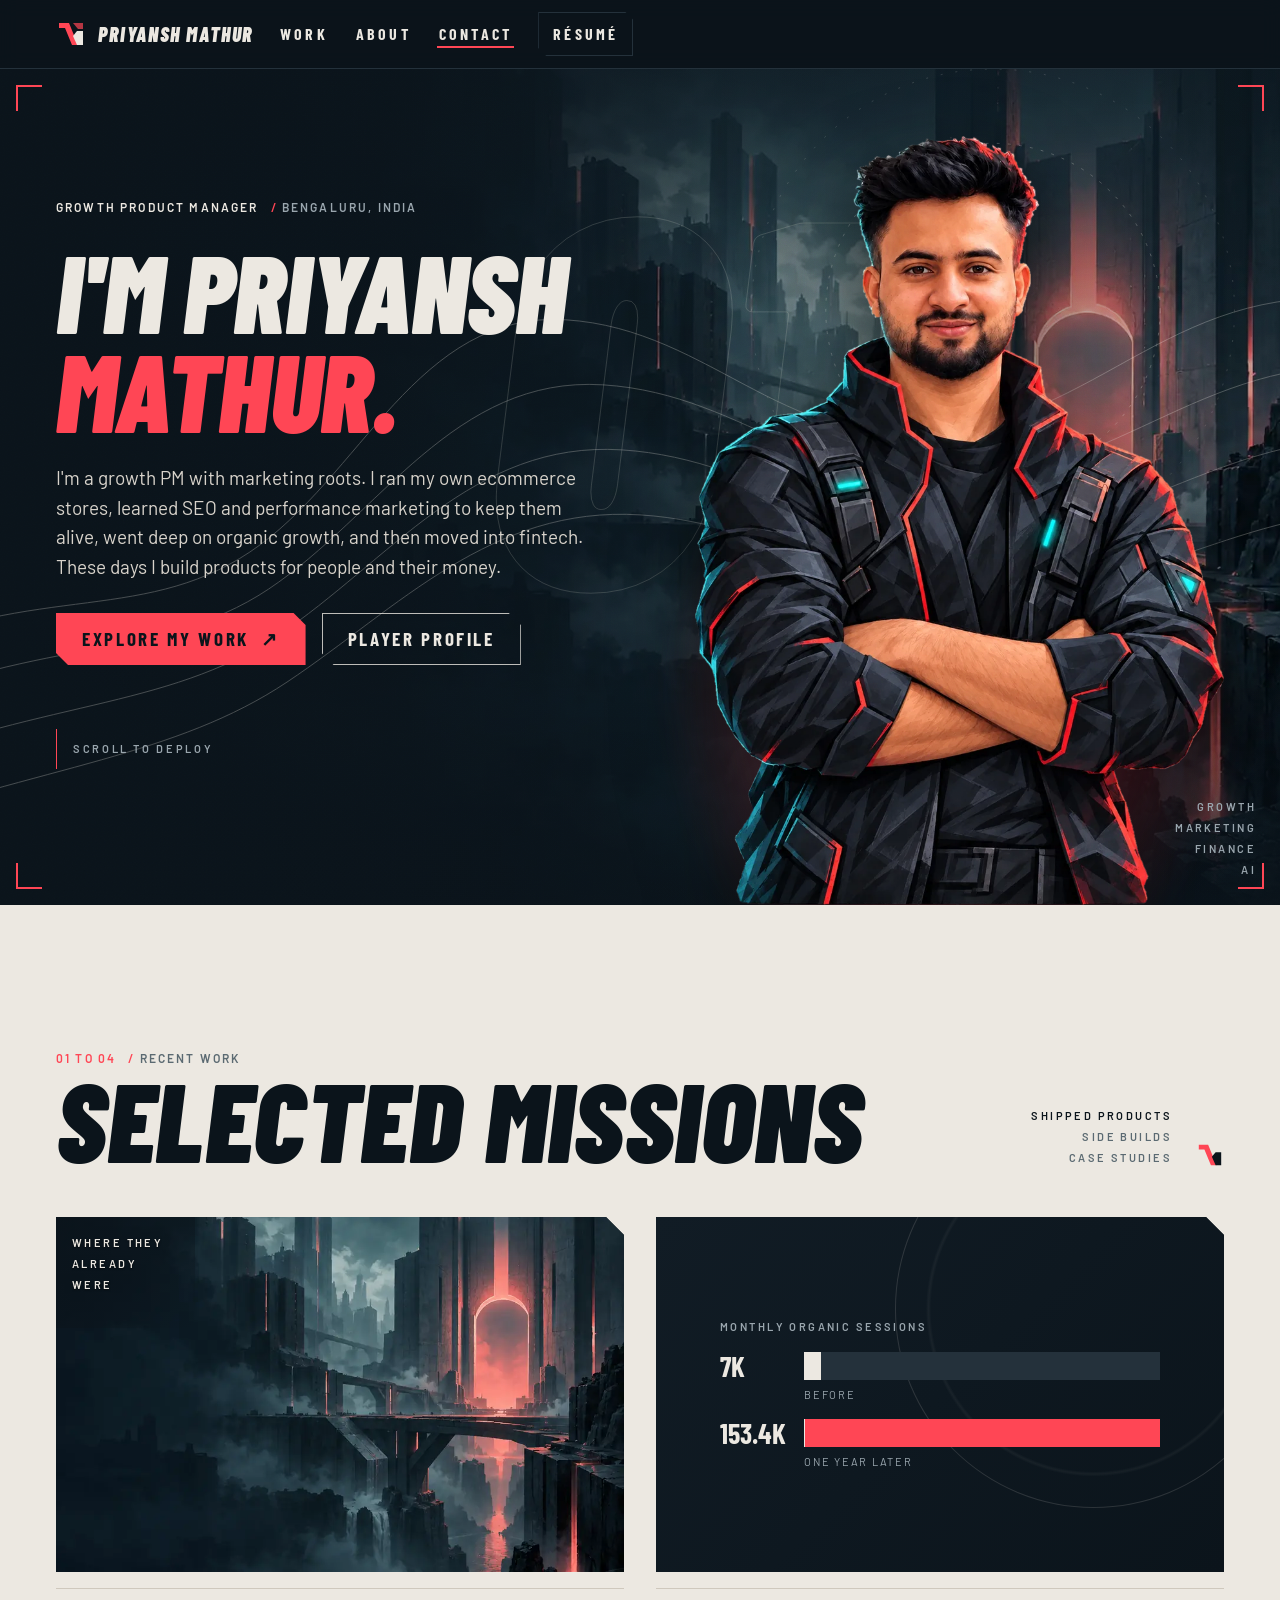
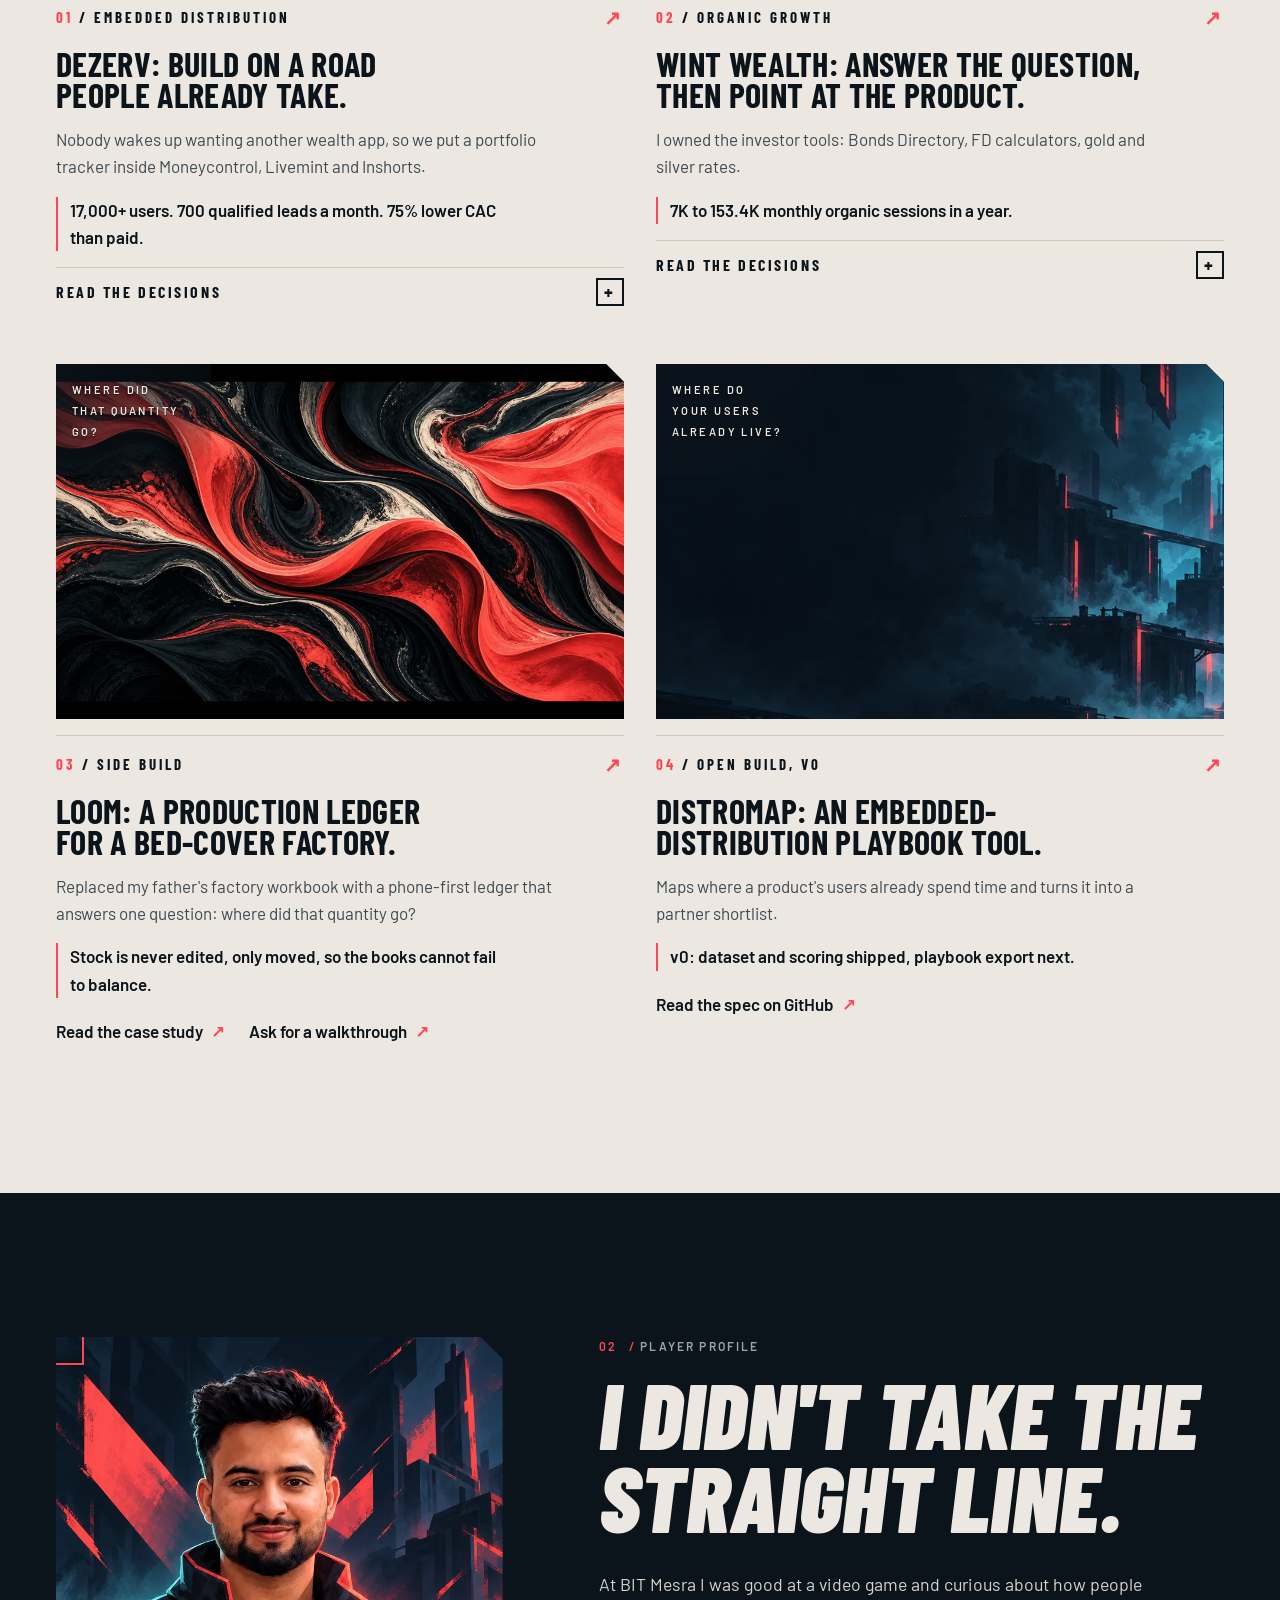
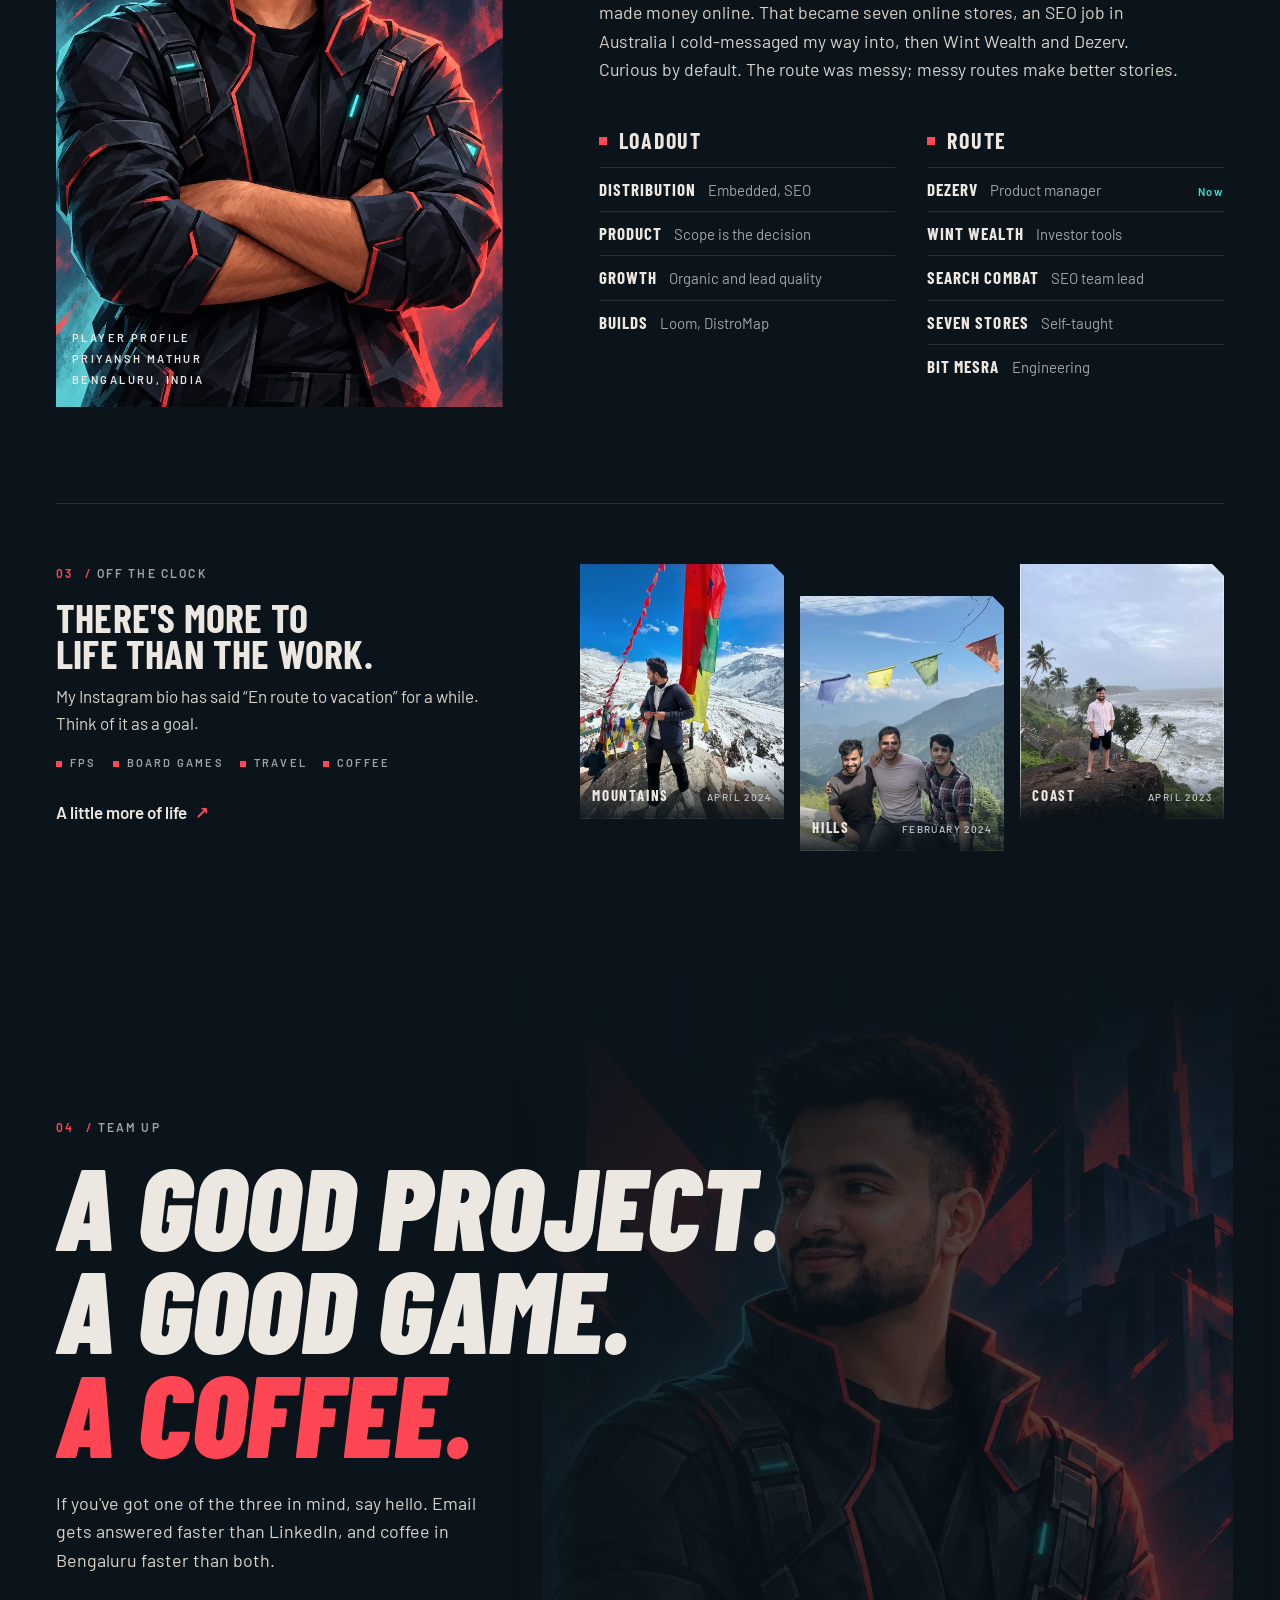
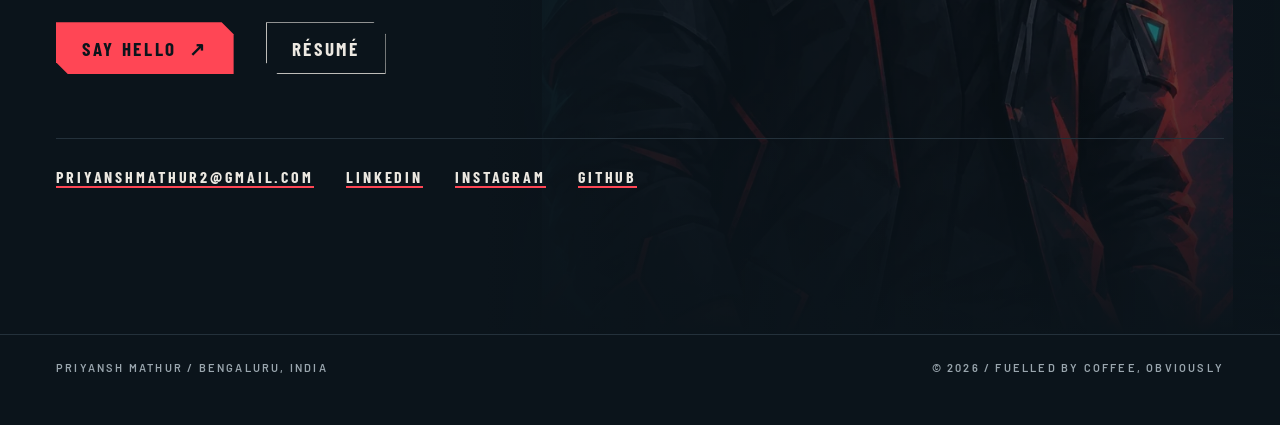
==== commit 6d7b6e4c: "v4: Valorant-inspired redesign from the approved mockup" ====
--- a/index.html
+++ b/index.html
@@ -370,16 +370,13 @@
           <a class="shot" href="#m-dezerv" aria-label="Dezerv embedded portfolio tracker, read the decisions"><img src="assets/card-dezerv.webp" width="960" height="600" alt="" loading="lazy" decoding="async"><span class="ov">Where they<br>already<br>were</span></a>
           <p class="cap"><span><span class="n">01</span> / Embedded distribution</span><span class="a" aria-hidden="true">↗</span></p>
           <h3>Dezerv: build on a road people already take.</h3>
-          <p class="kind">Product management, fintech, partnerships</p>
-          <p class="sum">Nobody wakes up wanting another wealth app. So instead of asking people to download one, we put a portfolio tracker inside Moneycontrol, Livemint and Inshorts.</p>
-          <p class="result">17,000+ users. 700 qualified leads a month. 75% lower CAC than paid channels.</p>
+          <p class="sum">Nobody wakes up wanting another wealth app, so we put a portfolio tracker inside Moneycontrol, Livemint and Inshorts.</p>
+          <p class="result">17,000+ users. 700 qualified leads a month. 75% lower CAC than paid.</p>
           <details id="m-dezerv">
             <summary>Read the decisions <span class="pm" aria-hidden="true"></span></summary>
             <div class="story">
-              <p><b>The choice</b>Version one tracked portfolios. That's it. No full onboarding, no grand tour. A smaller compliance surface, faster partner sign-off, and a reason to come back tomorrow.</p>
-              <p><b>My job</b>Sole PM across three external partner engineering teams. In 2025 I took full ownership of the embedded channel.</p>
-              <p><b>What made it stick</b>Daily portfolio movement, plus news tied to the holdings you actually own. Repeat engagement went up 38%. Lead scoring lifted lead-to-call by 21%.</p>
-              <p><b>The fine print</b>The product tracked ₹7,000 Cr in assets. The partner apps reach 20M+ people combined; that is their audience, not our user count. Tracked is not managed.</p>
+              <p><b>The choice</b>Version one only tracked portfolios: smaller compliance surface, faster partner sign-off, a reason to come back tomorrow.</p>
+              <p><b>The numbers</b>Sole PM across three partner engineering teams. Repeat engagement up 38%, lead-to-call up 21%. ₹7,000 Cr tracked, not managed.</p>
             </div>
           </details>
         </li>
@@ -388,15 +385,13 @@
           <div class="shot"><div class="plate"><figure class="chart" aria-labelledby="ww-chart" style="margin:0"><figcaption id="ww-chart" class="meta">Monthly organic sessions</figcaption><ul class="bars"><li><span class="v">7K</span><span class="bar" style="--w:4.6%"><i></i></span><span class="d">Before</span></li><li><span class="v">153.4K</span><span class="bar" data-hi style="--w:100%"><i></i></span><span class="d">One year later</span></li></ul></figure></div></div>
           <p class="cap"><span><span class="n">02</span> / Organic growth</span><span class="a" aria-hidden="true">↗</span></p>
           <h3>Wint Wealth: answer the question, then point at the product.</h3>
-          <p class="kind">Investor tools, content operations, SEO</p>
-          <p class="sum">I owned the investor tools: the Bonds Directory, FD calculators, gold and silver rates. The order we built them in mattered as much as the traffic they brought.</p>
-          <p class="result">7K to 153.4K monthly organic sessions, one year apart.</p>
+          <p class="sum">I owned the investor tools: Bonds Directory, FD calculators, gold and silver rates.</p>
+          <p class="result">7K to 153.4K monthly organic sessions in a year.</p>
           <details>
             <summary>Read the decisions <span class="pm" aria-hidden="true"></span></summary>
             <div class="story">
-              <p><b>The choice</b>Bonds Directory first. It connected what people were searching for with what Wint actually sold. Everything else queued behind it.</p>
-              <p><b>The machine</b>Five editors, seven subject-matter experts and a few agencies. Named authors, expert review and careful financial language, at 500+ articles a month.</p>
-              <p><b>The fine print</b>Tools and content together, so not a controlled experiment proving one feature did it all. Shared zero baseline on the chart, two measured points, no invented trend line.</p>
+              <p><b>The choice</b>Bonds Directory first, because it connected what people searched for with what Wint sold.</p>
+              <p><b>The machine</b>Five editors, seven experts, 500+ reviewed articles a month. Tools and content together, so the chart shows two measured points, no invented trend line.</p>
             </div>
           </details>
         </li>
@@ -405,9 +400,8 @@
           <a class="shot" href="https://github.com/PriyanshMathur1/priyanshmathur.com/blob/main/work/loom.md" rel="noopener" aria-label="Loom case study on GitHub"><img src="assets/card-loom.webp" width="960" height="600" alt="" loading="lazy" decoding="async"><span class="ov">Where did<br>that quantity<br>go?</span></a>
           <p class="cap"><span><span class="n">03</span> / Side build</span><span class="a" aria-hidden="true">↗</span></p>
           <h3>Loom: a production ledger for a bed-cover factory.</h3>
-          <p class="kind">Solo build, Postgres, Next.js, Supabase</p>
-          <p class="sum">Replaced the workbook my father's factory had run on for years with a phone-first ledger that answers his only question, where did that quantity go, and imported the real register so nothing had to be retyped.</p>
-          <p class="result">Stock is never edited, only moved. The rules live in Postgres, so the books cannot fail to balance.</p>
+          <p class="sum">Replaced my father's factory workbook with a phone-first ledger that answers one question: where did that quantity go?</p>
+          <p class="result">Stock is never edited, only moved, so the books cannot fail to balance.</p>
           <div class="links"><a class="link" href="https://github.com/PriyanshMathur1/priyanshmathur.com/blob/main/work/loom.md" rel="noopener">Read the case study <span class="a" aria-hidden="true">↗</span></a><a class="link" href="mailto:priyanshmathur2@gmail.com?subject=Loom%20walkthrough">Ask for a walkthrough <span class="a" aria-hidden="true">↗</span></a></div>
         </li>
 
@@ -415,9 +409,8 @@
           <a class="shot" href="https://github.com/PriyanshMathur1/priyanshmathur.com/tree/main/projects/distromap" rel="noopener" aria-label="DistroMap on GitHub"><img src="assets/card-distromap.webp" width="960" height="600" alt="" loading="lazy" decoding="async"><span class="ov">Where do<br>your users<br>already live?</span></a>
           <p class="cap"><span><span class="n">04</span> / Open build, v0</span><span class="a" aria-hidden="true">↗</span></p>
           <h3>DistroMap: an embedded-distribution playbook tool.</h3>
-          <p class="kind">PRD, curated dataset, deterministic scoring</p>
-          <p class="sum">Maps the Indian surfaces where a product's target users already spend time and turns them into a partner shortlist with a way in. The README doubles as the spec; the scoring is explainable, every score shows its factors.</p>
-          <p class="result">v0 scaffold: surface dataset and scoring shipped, playbook export next.</p>
+          <p class="sum">Maps where a product's users already spend time and turns it into a partner shortlist.</p>
+          <p class="result">v0: dataset and scoring shipped, playbook export next.</p>
           <div class="links"><a class="link" href="https://github.com/PriyanshMathur1/priyanshmathur.com/tree/main/projects/distromap" rel="noopener">Read the spec on GitHub <span class="a" aria-hidden="true">↗</span></a></div>
         </li>
       </ul>
@@ -432,28 +425,26 @@
           <p class="tag rv"><span class="n">02</span> <span class="alt">Player profile</span></p>
           <h2 id="about-h" class="rv" style="--d:80ms">I didn't take the straight line.</h2>
           <div class="story rv" style="--d:160ms">
-            <p>At BIT Mesra I was good at a video game and curious about how people made money online. That turned into seven online stores, a painful lesson in paid ads, and teaching myself SEO out of necessity.</p>
-            <p>One store started ranking. I cold-messaged an agency owner in Australia, became an intern, then an SEO team lead. Some of the people I trained were friends from those gaming nights.</p>
-            <p>Then Wint Wealth, then Dezerv. These days I work on financial products by day and build AI things by night. Curious by default. The route here was messy, and messy routes make better stories.</p>
+            <p>At BIT Mesra I was good at a video game and curious about how people made money online. That became seven online stores, an SEO job in Australia I cold-messaged my way into, then Wint Wealth and Dezerv. Curious by default. The route was messy; messy routes make better stories.</p>
           </div>
           <div class="loadout rv" style="--d:240ms">
             <div>
               <h3>Loadout</h3>
               <ul>
-                <li><b>Distribution</b><span>Embedded channels, partnerships, SEO</span></li>
-                <li><b>Product</b><span>Scope as the decision, end-to-end ownership across partner teams</span></li>
-                <li><b>Growth</b><span>Organic and lead-quality systems in regulated fintech</span></li>
-                <li><b>Builds</b><span>Six AI products solo, plus Loom and DistroMap</span></li>
+                <li><b>Distribution</b><span>Embedded, SEO</span></li>
+                <li><b>Product</b><span>Scope is the decision</span></li>
+                <li><b>Growth</b><span>Organic and lead quality</span></li>
+                <li><b>Builds</b><span>Loom, DistroMap</span></li>
               </ul>
             </div>
             <div>
               <h3>Route</h3>
               <ul>
-                <li><b>Dezerv</b><span>Product manager, embedded channel</span><span class="yr">Now</span></li>
-                <li><b>Wint Wealth</b><span>Investor tools and organic growth</span></li>
-                <li><b>Search Combat</b><span>SEO team lead, team of seven</span></li>
-                <li><b>Seven stores</b><span>Self-taught, expensively</span></li>
-                <li><b>BIT Mesra</b><span>Where the video game was</span></li>
+                <li><b>Dezerv</b><span>Product manager</span><span class="yr">Now</span></li>
+                <li><b>Wint Wealth</b><span>Investor tools</span></li>
+                <li><b>Search Combat</b><span>SEO team lead</span></li>
+                <li><b>Seven stores</b><span>Self-taught</span></li>
+                <li><b>BIT Mesra</b><span>Engineering</span></li>
               </ul>
             </div>
           </div>
@@ -465,7 +456,7 @@
           <div class="rv">
             <p class="tag"><span class="n">03</span> <span class="alt">Off the clock</span></p>
             <h3 style="margin-top:var(--s4)">There's more to life than the work.</h3>
-            <p>My Instagram bio says “En route to vacation.” It has said that for a while. Think of it as a goal. FPS games were here before product was, board games are a good way to spend an evening, and coffee is a good reason to start a conversation.</p>
+            <p>My Instagram bio has said “En route to vacation” for a while. Think of it as a goal.</p>
             <ul class="strip"><li>FPS</li><li>Board games</li><li>Travel</li><li>Coffee</li></ul>
             <p style="margin-top:var(--s5)"><a class="link" href="https://www.instagram.com/priyanshmathurr/" rel="me noopener">A little more of life <span class="a" aria-hidden="true">↗</span></a></p>
           </div>
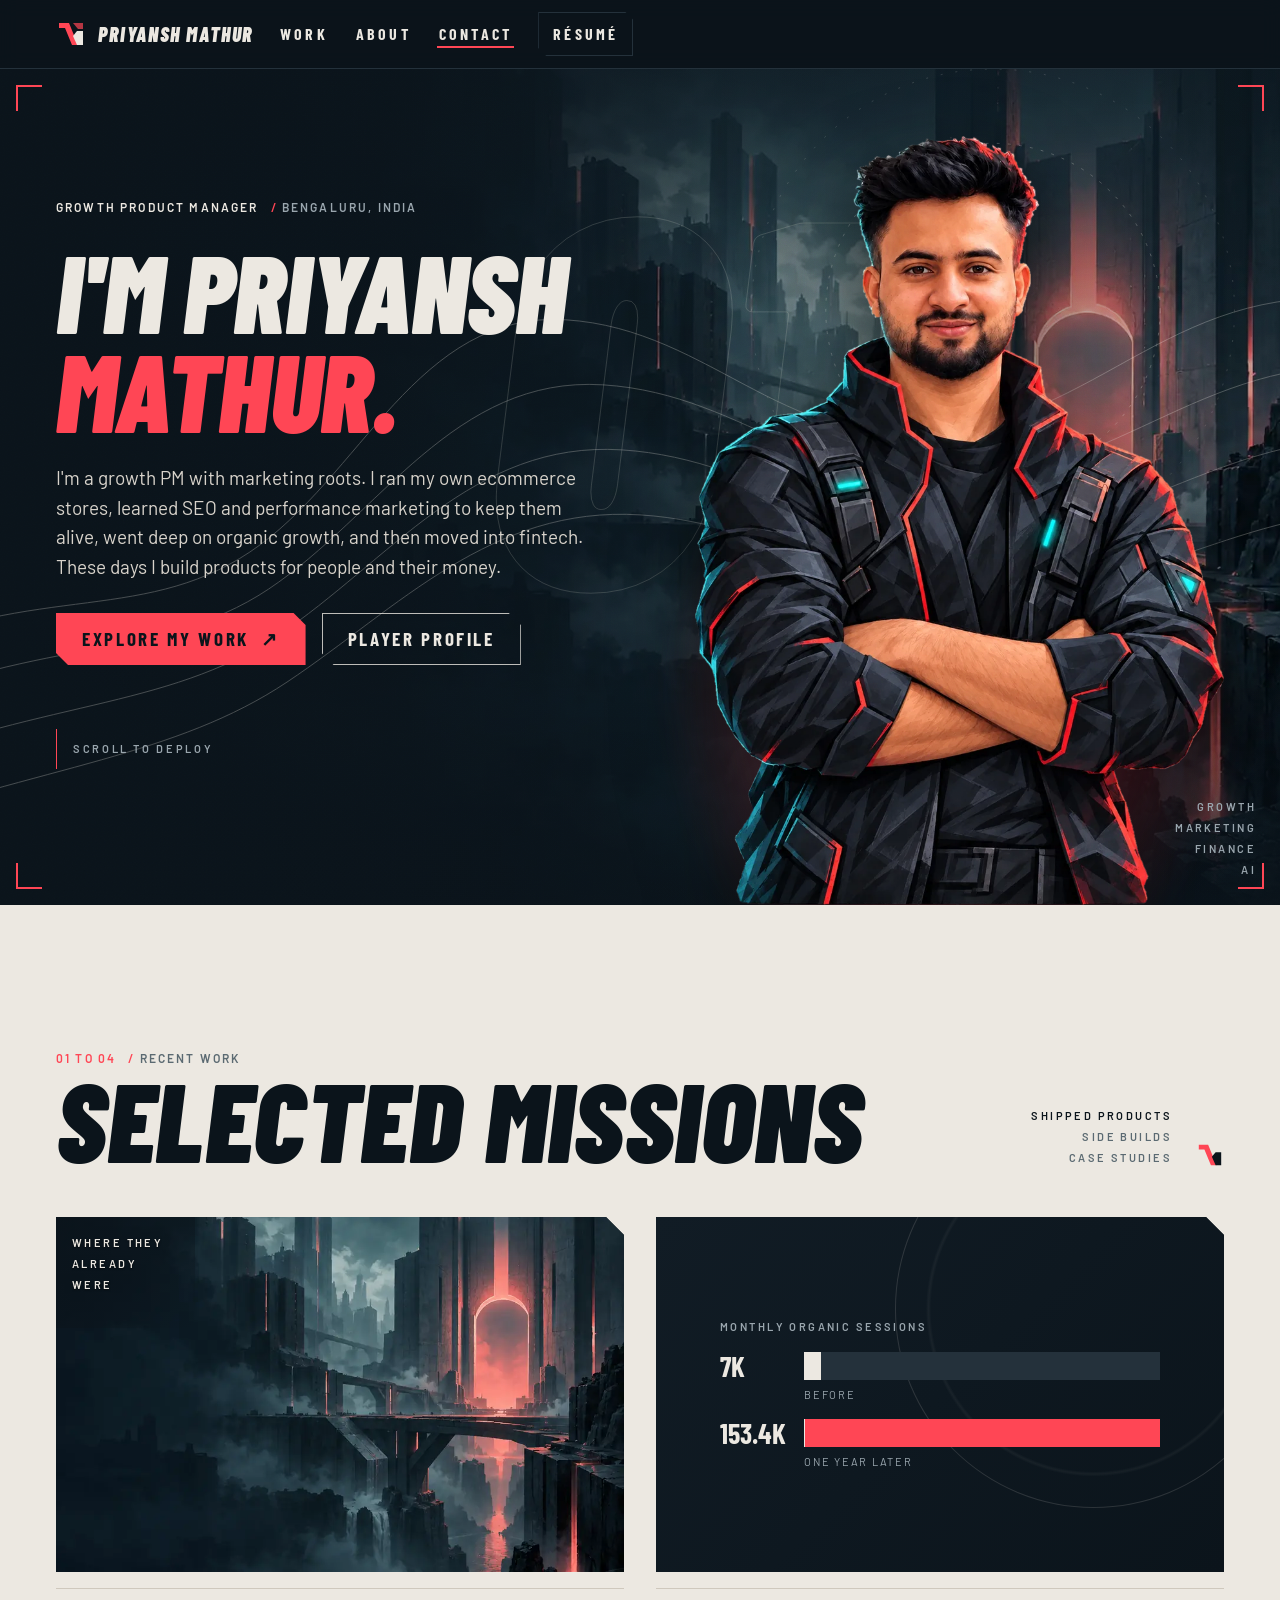
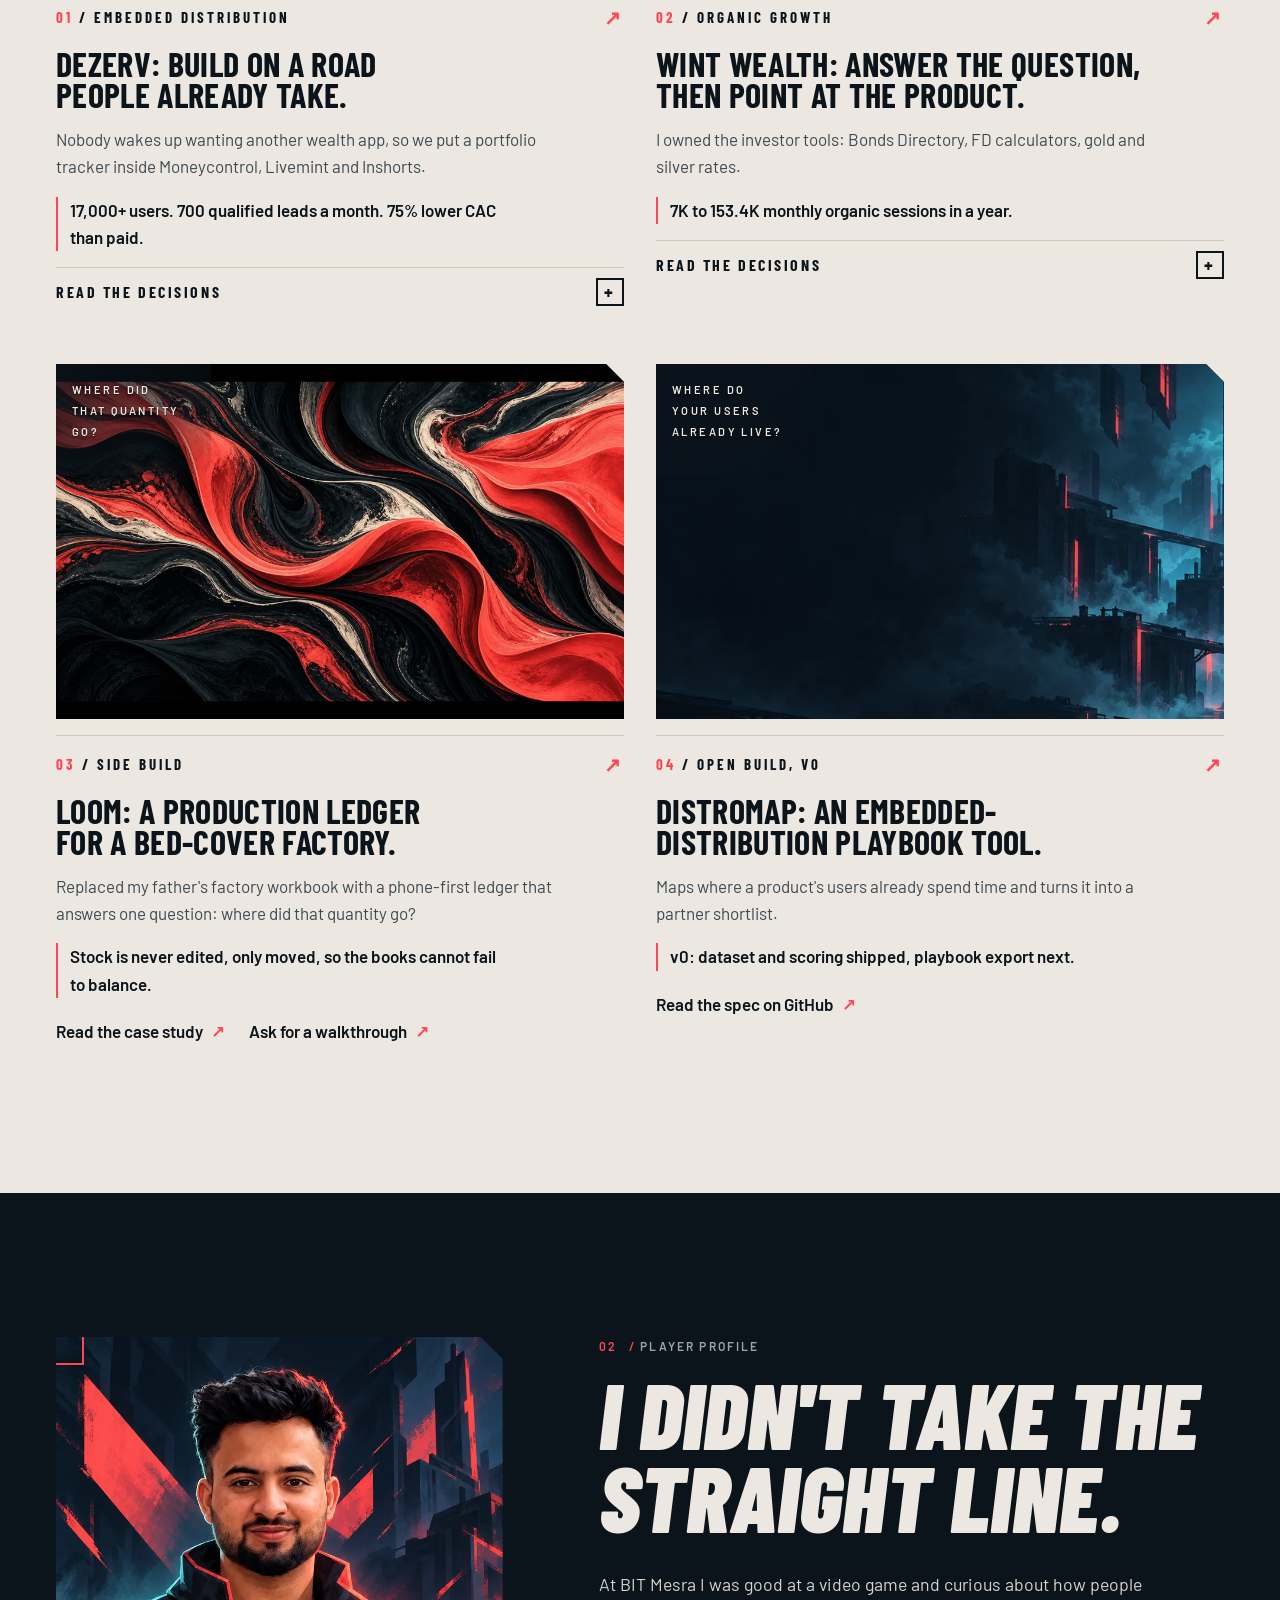
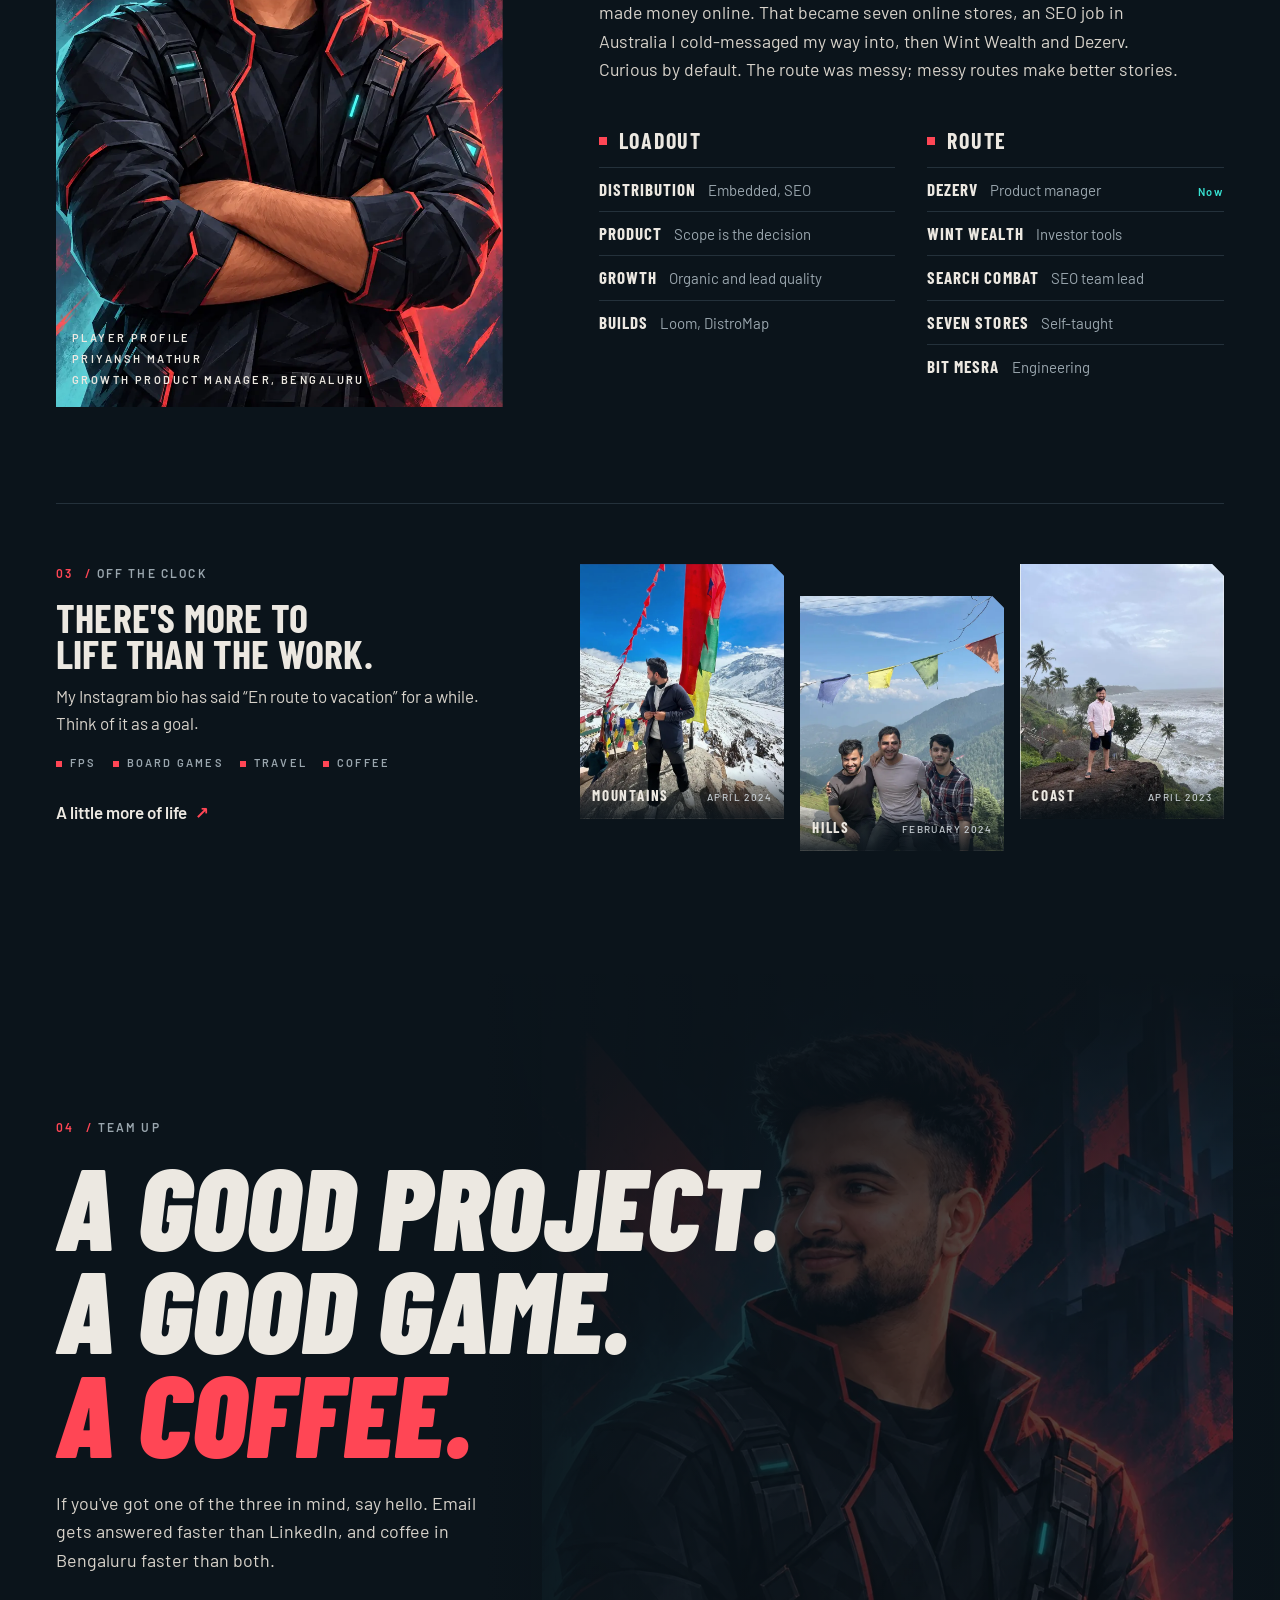
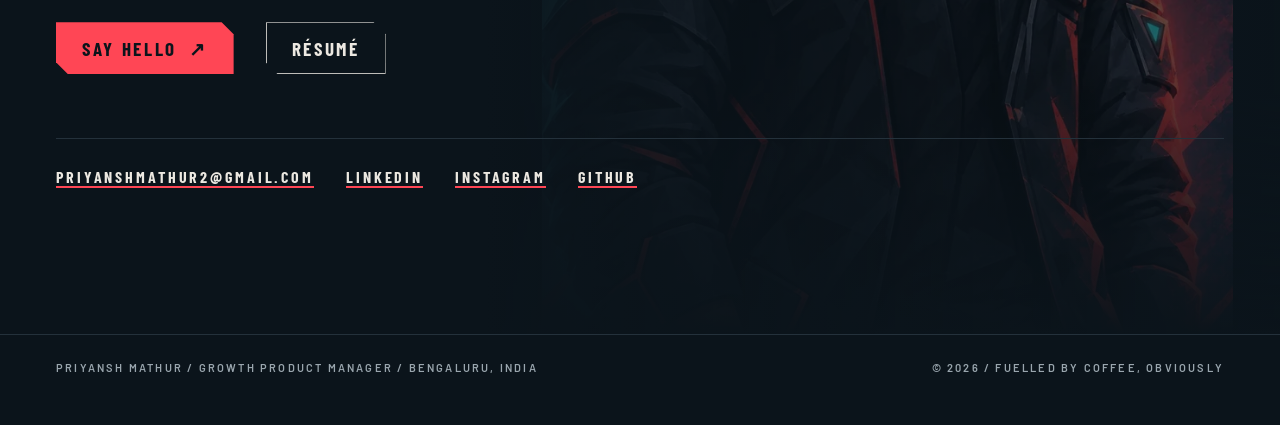
==== commit 66141b98: "v4.8: click to shoot, lighter copy, SEO (schema, sitemap, robots, www redirect)" ====
--- a/index.html
+++ b/index.html
@@ -3,14 +3,34 @@
 <head>
 <meta charset="utf-8">
 <meta name="viewport" content="width=device-width, initial-scale=1">
-<title>Priyansh Mathur · Growth product manager</title>
-<meta name="description" content="Priyansh Mathur, growth product manager in Bengaluru. Marketing roots, own ecommerce stores, organic growth, then fintech. Work, player profile and how to reach me.">
-<meta property="og:type" content="website">
-<meta property="og:title" content="Priyansh Mathur · Growth product manager">
+<title>Priyansh Mathur | Growth Product Manager, Bengaluru</title>
+<meta name="description" content="Priyansh Mathur is a growth product manager in Bengaluru, India. Marketing roots, own ecommerce stores, organic growth, then fintech. Selected work, player profile and how to reach him.">
+<meta name="author" content="Priyansh Mathur">
+<meta name="robots" content="index, follow, max-image-preview:large">
+<meta property="og:type" content="profile">
+<meta property="profile:first_name" content="Priyansh">
+<meta property="profile:last_name" content="Mathur">
+<meta property="og:site_name" content="Priyansh Mathur">
+<meta property="og:locale" content="en_IN">
+<meta property="og:title" content="Priyansh Mathur | Growth Product Manager, Bengaluru">
 <meta property="og:description" content="Growth PM with marketing roots: own ecommerce stores, SEO and performance marketing, organic growth, then fintech. Builds products for people and their money.">
 <meta property="og:url" content="https://priyanshmathur.com/">
 <meta property="og:image" content="https://priyanshmathur.com/assets/og.jpg">
+<meta property="og:image:width" content="1200">
+<meta property="og:image:height" content="630">
+<meta property="og:image:alt" content="Priyansh Mathur, growth product manager, illustrated in a Valorant-inspired style">
+<meta name="twitter:card" content="summary_large_image">
+<meta name="twitter:title" content="Priyansh Mathur | Growth Product Manager, Bengaluru">
+<meta name="twitter:description" content="Growth product manager in Bengaluru. Marketing roots, own ecommerce stores, organic growth, then fintech.">
+<meta name="twitter:image" content="https://priyanshmathur.com/assets/og.jpg">
 <link rel="canonical" href="https://priyanshmathur.com/">
+<script type="application/ld+json">
+{"@context":"https://schema.org","@graph":[
+{"@type":"Person","@id":"https://priyanshmathur.com/#person","name":"Priyansh Mathur","alternateName":"priyanshmathurr","url":"https://priyanshmathur.com/","image":"https://priyanshmathur.com/assets/og.jpg","jobTitle":"Growth Product Manager","description":"Growth product manager in Bengaluru, India. Marketing roots, own ecommerce stores, organic growth, then fintech.","email":"mailto:priyanshmathur2@gmail.com","address":{"@type":"PostalAddress","addressLocality":"Bengaluru","addressRegion":"Karnataka","addressCountry":"IN"},"worksFor":{"@type":"Organization","name":"Dezerv"},"alumniOf":{"@type":"CollegeOrUniversity","name":"BIT Mesra"},"knowsAbout":["Product management","Growth","Embedded distribution","SEO","Performance marketing","Fintech","Organic growth","AI products"],"sameAs":["https://www.linkedin.com/in/priyansh-mathur/","https://github.com/PriyanshMathur1","https://www.instagram.com/priyanshmathurr/"]},
+{"@type":"WebSite","@id":"https://priyanshmathur.com/#website","url":"https://priyanshmathur.com/","name":"Priyansh Mathur","publisher":{"@id":"https://priyanshmathur.com/#person"},"inLanguage":"en-IN"},
+{"@type":"ProfilePage","@id":"https://priyanshmathur.com/#page","url":"https://priyanshmathur.com/","name":"Priyansh Mathur | Growth Product Manager, Bengaluru","isPartOf":{"@id":"https://priyanshmathur.com/#website"},"mainEntity":{"@id":"https://priyanshmathur.com/#person"},"dateModified":"2026-09-09"}
+]}
+</script>
 <meta name="theme-color" content="#0B141B">
 <link rel="preload" as="image" href="assets/hero-agent.webp" media="(min-width: 900px)">
 <link rel="icon" href="data:image/svg+xml,%3Csvg xmlns='http://www.w3.org/2000/svg' viewBox='0 0 30 30'%3E%3Crect width='30' height='30' fill='%230B141B'/%3E%3Cpath d='M3 4h10l9 22h-6L9 9H3z' fill='%23FF4655'/%3E%3Cpath d='M17 4h10v6h-5l-5-6z' fill='%23FF4655' opacity='.7'/%3E%3Cpath d='M27 12v14h-6l-4-9 4-5z' fill='%23ECE8E1'/%3E%3C/svg%3E">
@@ -325,13 +345,13 @@
 <main id="main">
 
   <section class="hero" id="top" aria-labelledby="h1">
-    <div class="art" aria-hidden="true">
-      <div class="env"></div>
-      <svg class="contours" viewBox="0 0 1600 900" preserveAspectRatio="xMidYMid slice" fill="none" stroke="#ECE8E1" stroke-width="1"><path d="M-40 640c180-90 300-40 420-120s180-260 340-250 240 150 420 120 260-190 500-130"/><path d="M-40 700c180-90 320-60 440-140s200-230 360-220 240 130 420 100 260-160 500-110"/><path d="M-40 760c190-80 330-70 450-150s210-210 370-200 250 120 430 90 260-140 500-90"/><path d="M-40 820c200-70 340-80 460-160s220-190 380-180 250 110 440 80 260-120 500-70"/><circle cx="1180" cy="260" r="180" stroke-dasharray="3 9"/><circle cx="1180" cy="260" r="260" stroke-dasharray="2 14" opacity=".6"/></svg>
-      <div class="num">01</div>
-      <div class="agent"><img src="assets/hero-agent.webp" width="820" height="1192" alt="" fetchpriority="high" decoding="async"></div>
-      <div class="grain"></div>
-      <div class="scan"></div>
+    <div class="art">
+      <div class="env" aria-hidden="true"></div>
+      <svg class="contours" aria-hidden="true" viewBox="0 0 1600 900" preserveAspectRatio="xMidYMid slice" fill="none" stroke="#ECE8E1" stroke-width="1"><path d="M-40 640c180-90 300-40 420-120s180-260 340-250 240 150 420 120 260-190 500-130"/><path d="M-40 700c180-90 320-60 440-140s200-230 360-220 240 130 420 100 260-160 500-110"/><path d="M-40 760c190-80 330-70 450-150s210-210 370-200 250 120 430 90 260-140 500-90"/><path d="M-40 820c200-70 340-80 460-160s220-190 380-180 250 110 440 80 260-120 500-70"/><circle cx="1180" cy="260" r="180" stroke-dasharray="3 9"/><circle cx="1180" cy="260" r="260" stroke-dasharray="2 14" opacity=".6"/></svg>
+      <div class="num" aria-hidden="true">01</div>
+      <div class="agent"><img src="assets/hero-agent.webp" width="820" height="1192" alt="Priyansh Mathur, illustrated as a Valorant-style agent" fetchpriority="high" decoding="async"></div>
+      <div class="grain" aria-hidden="true"></div>
+      <div class="scan" aria-hidden="true"></div>
     </div>
     <span class="corner tl" aria-hidden="true"></span><span class="corner tr" aria-hidden="true"></span><span class="corner bl" aria-hidden="true"></span><span class="corner br" aria-hidden="true"></span>
     <div class="side l micro" aria-hidden="true">Find<br>Ship<br>Measure<br>Repeat</div>
@@ -348,7 +368,7 @@
         </div>
         <a class="cue" href="#work">Scroll to deploy</a>
       </div>
-      <div class="mobile-art" aria-hidden="true"><img src="assets/hero-mobile.webp" width="720" height="1260" alt="" loading="lazy" decoding="async"></div>
+      <div class="mobile-art"><img src="assets/hero-mobile.webp" width="720" height="1260" alt="Priyansh Mathur, illustrated as a Valorant-style agent" loading="lazy" decoding="async"></div>
     </div>
   </section>
 
@@ -420,7 +440,7 @@
   <section class="about" id="about" aria-labelledby="about-h">
     <div class="wrap">
       <div class="grid">
-        <div class="frame bracket rv"><img src="assets/about.webp" width="880" height="1320" alt="Illustrated portrait of Priyansh Mathur, arms crossed, in a dark jacket with red trim" loading="lazy" decoding="async"><div class="badge"><p class="micro"><b>Player profile</b><br>Priyansh Mathur<br>Bengaluru, India</p></div></div>
+        <div class="frame bracket rv"><img src="assets/about.webp" width="880" height="1320" alt="Illustrated portrait of Priyansh Mathur, arms crossed, in a dark jacket with red trim" loading="lazy" decoding="async"><div class="badge"><p class="micro"><b>Player profile</b><br>Priyansh Mathur<br>Growth product manager, Bengaluru</p></div></div>
         <div>
           <p class="tag rv"><span class="n">02</span> <span class="alt">Player profile</span></p>
           <h2 id="about-h" class="rv" style="--d:80ms">I didn't take the straight line.</h2>
@@ -493,7 +513,7 @@
 
 <footer>
   <div class="wrap">
-    <p>Priyansh Mathur / Bengaluru, India</p>
+    <p>Priyansh Mathur / Growth product manager / Bengaluru, India</p>
     <p>© 2026 / Fuelled by coffee, obviously</p>
   </div>
 </footer>
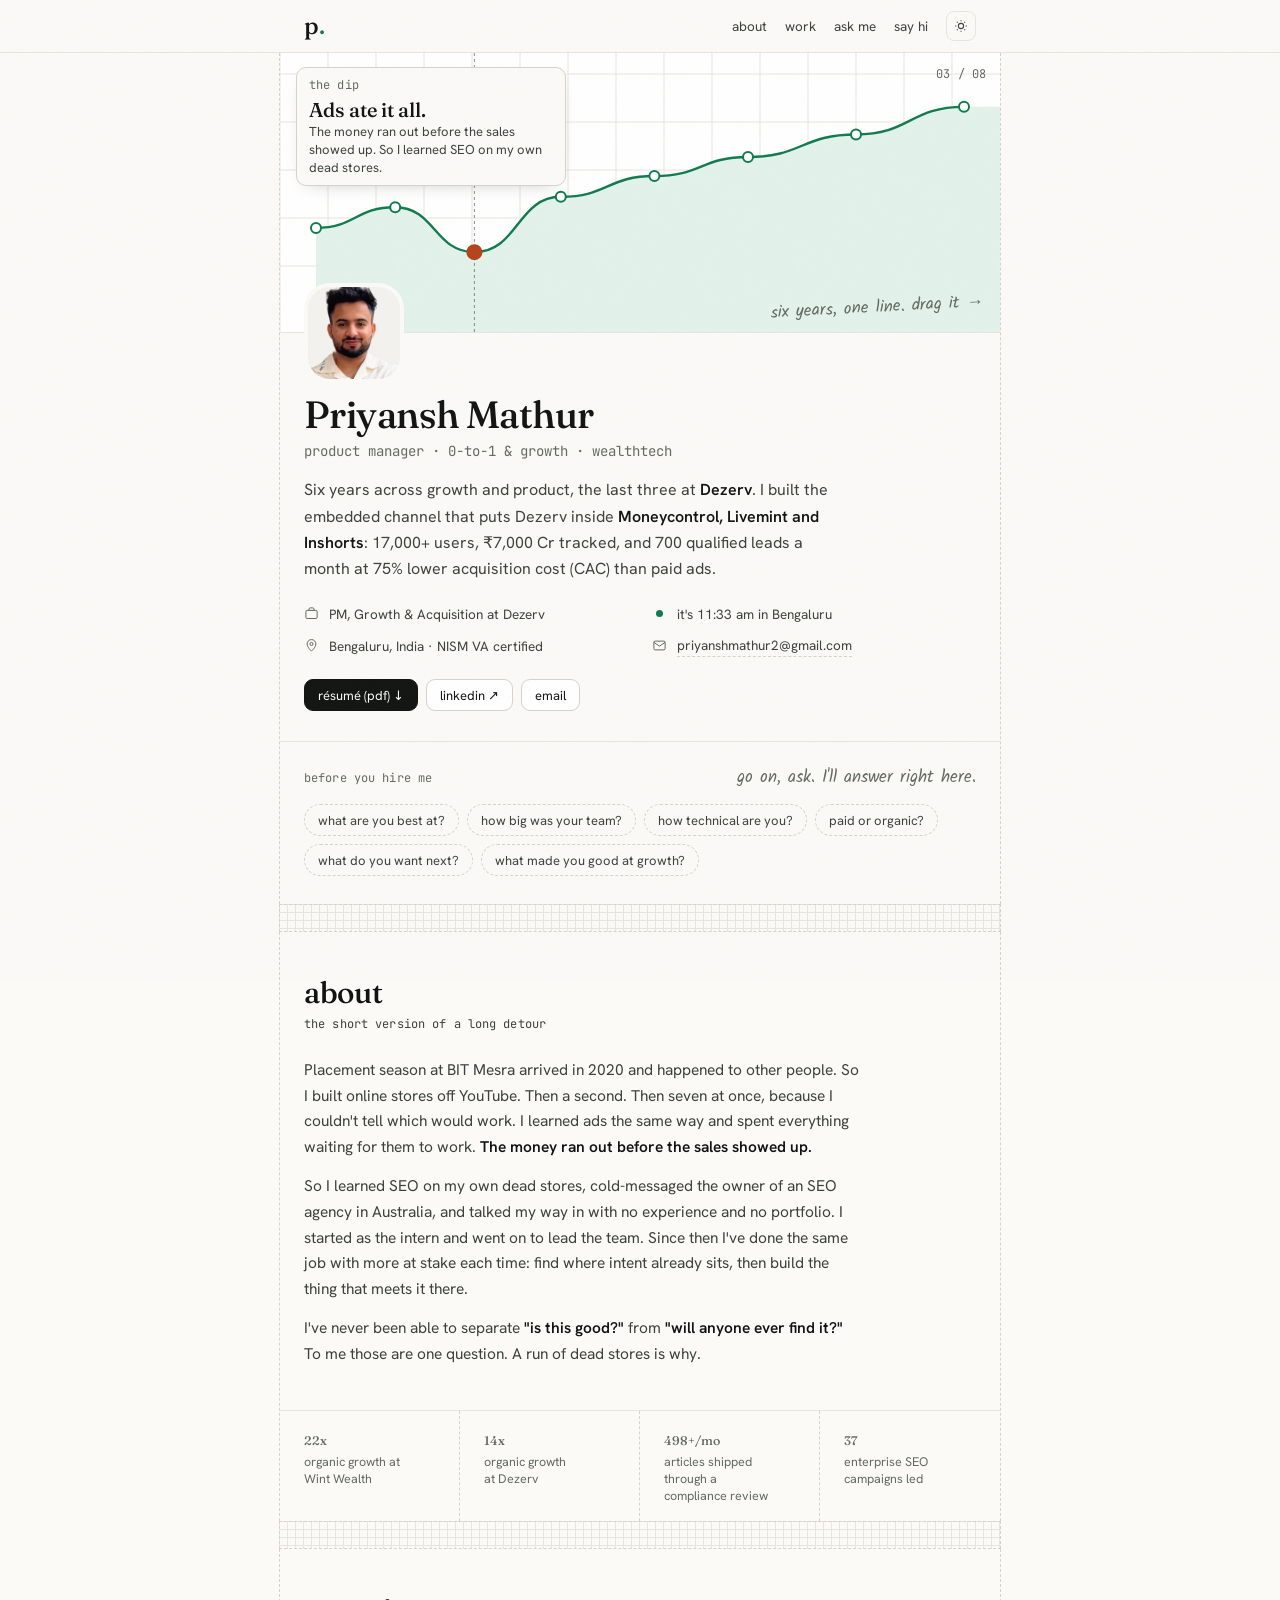
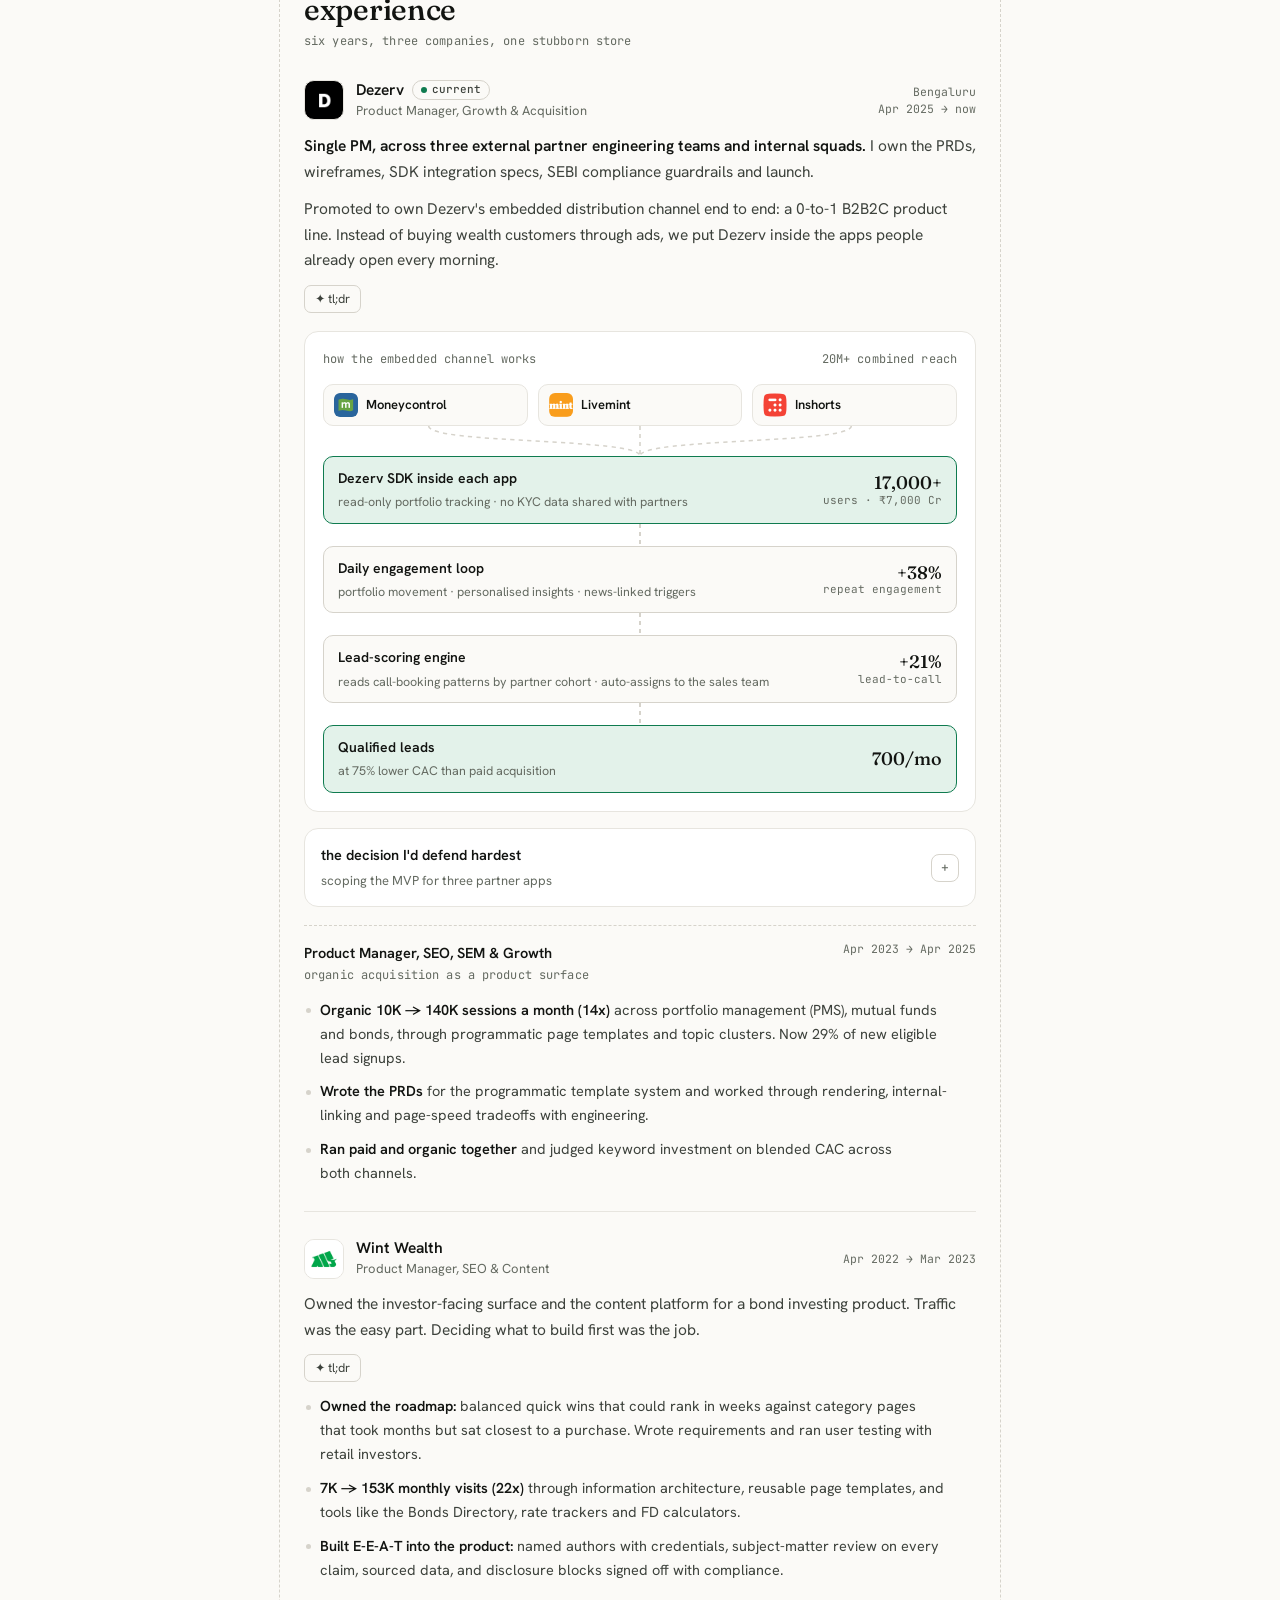
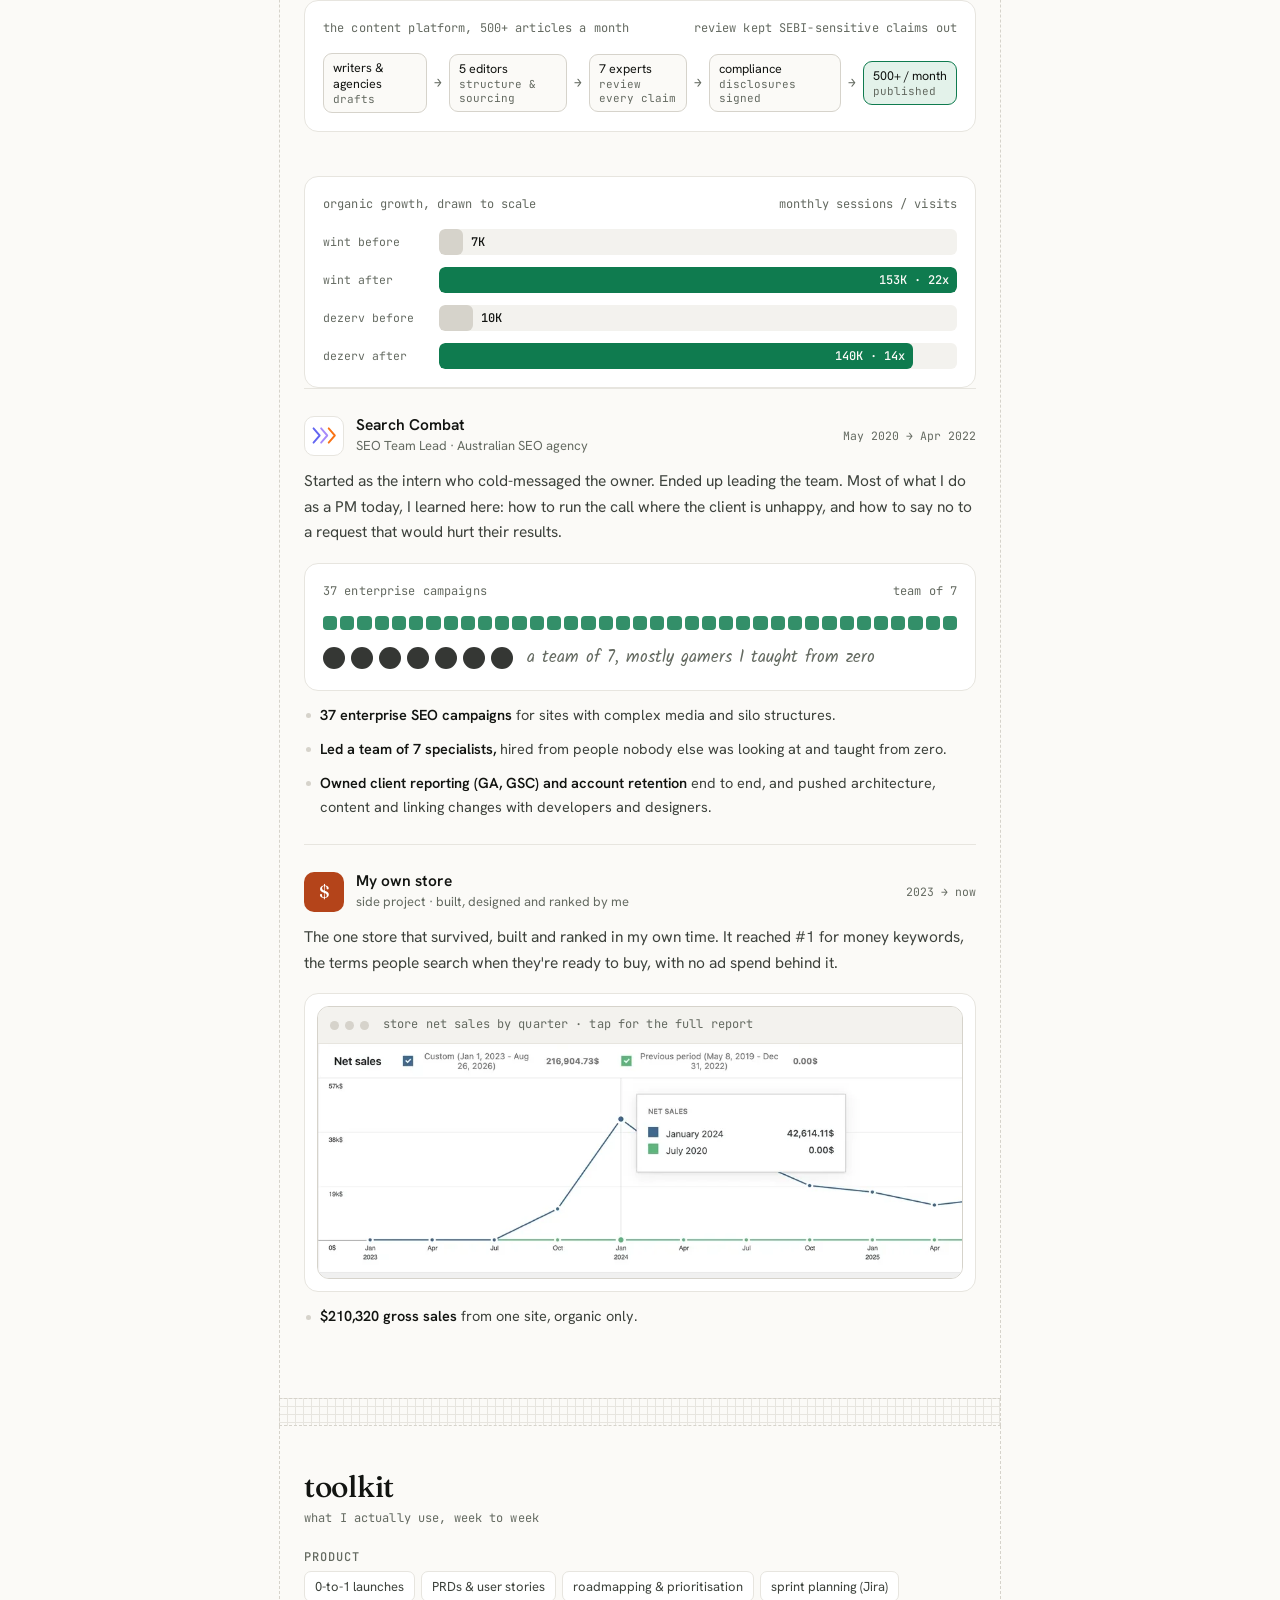
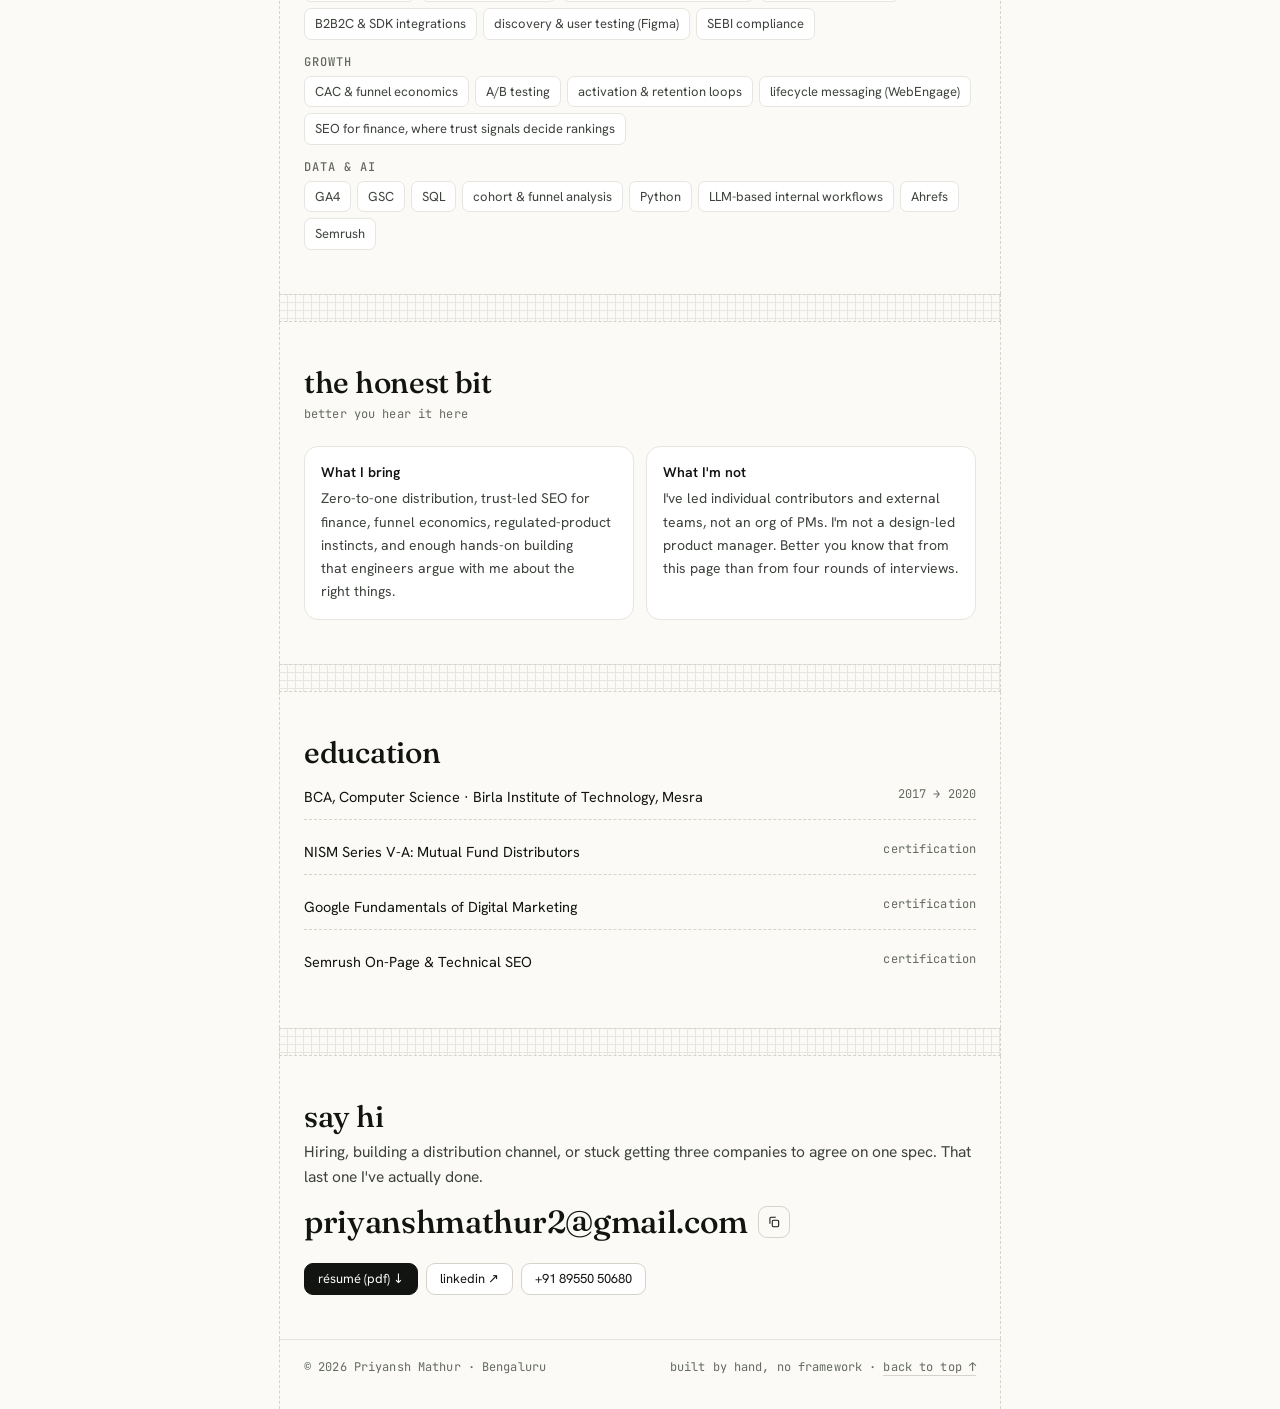
==== commit 0a830dc5: "Redesign: spec-sheet portfolio with diagrams, logos and motion Replaces the v4.8 homepage with a sin" ====
--- a/index.html
+++ b/index.html
@@ -2,610 +2,843 @@
 <html lang="en">
 <head>
 <meta charset="utf-8">
-<meta name="viewport" content="width=device-width, initial-scale=1">
-<title>Priyansh Mathur | Growth Product Manager, Bengaluru</title>
-<meta name="description" content="Priyansh Mathur is a growth product manager in Bengaluru, India. Marketing roots, own ecommerce stores, organic growth, then fintech. Selected work, player profile and how to reach him.">
-<meta name="author" content="Priyansh Mathur">
-<meta name="robots" content="index, follow, max-image-preview:large">
+<meta name="viewport" content="width=device-width, initial-scale=1, viewport-fit=cover">
+<title>Priyansh Mathur · Product Manager, Growth &amp; Fintech</title>
+<meta name="description" content="Priyansh Mathur, PM at Dezerv. Built the embedded SDK inside Moneycontrol, Livemint and Inshorts: 17,000+ users, ₹7,000 Cr tracked, 75% lower CAC.">
+<link rel="canonical" href="https://priyanshmathur.com/">
+<meta name="theme-color" content="#fbfaf7" media="(prefers-color-scheme: light)">
+<meta name="theme-color" content="#0e100e" media="(prefers-color-scheme: dark)">
 <meta property="og:type" content="profile">
-<meta property="profile:first_name" content="Priyansh">
-<meta property="profile:last_name" content="Mathur">
-<meta property="og:site_name" content="Priyansh Mathur">
-<meta property="og:locale" content="en_IN">
-<meta property="og:title" content="Priyansh Mathur | Growth Product Manager, Bengaluru">
-<meta property="og:description" content="Growth PM with marketing roots: own ecommerce stores, SEO and performance marketing, organic growth, then fintech. Builds products for people and their money.">
 <meta property="og:url" content="https://priyanshmathur.com/">
+<meta property="og:title" content="Priyansh Mathur · Product Manager, Growth & Fintech">
+<meta property="og:description" content="Product manager who came up through growth. Six years, mostly fintech.">
 <meta property="og:image" content="https://priyanshmathur.com/assets/og.jpg">
 <meta property="og:image:width" content="1200">
 <meta property="og:image:height" content="630">
-<meta property="og:image:alt" content="Priyansh Mathur, growth product manager, illustrated in a Valorant-inspired style">
+<meta property="og:image:alt" content="Priyansh Mathur, product manager: career line and four headline numbers">
+<meta property="og:site_name" content="Priyansh Mathur">
+<meta property="og:locale" content="en_IN">
 <meta name="twitter:card" content="summary_large_image">
-<meta name="twitter:title" content="Priyansh Mathur | Growth Product Manager, Bengaluru">
-<meta name="twitter:description" content="Growth product manager in Bengaluru. Marketing roots, own ecommerce stores, organic growth, then fintech.">
+<meta name="twitter:title" content="Priyansh Mathur · Product Manager, Growth & Fintech">
+<meta name="twitter:description" content="Product manager who came up through growth. Six years, mostly fintech.">
 <meta name="twitter:image" content="https://priyanshmathur.com/assets/og.jpg">
-<link rel="canonical" href="https://priyanshmathur.com/">
+<meta name="twitter:image:alt" content="Priyansh Mathur, product manager: career line and four headline numbers">
+<link rel="icon" href="data:image/svg+xml,%3Csvg xmlns='http://www.w3.org/2000/svg' viewBox='0 0 64 64'%3E%3Crect width='64' height='64' rx='16' fill='%23121411'/%3E%3Ctext x='19' y='45' font-family='Georgia,serif' font-style='italic' font-size='38' fill='%23fbfaf7'%3Ep%3C/text%3E%3Ccircle cx='46' cy='42' r='4.5' fill='%235fd39a'/%3E%3C/svg%3E">
 <script type="application/ld+json">
-{"@context":"https://schema.org","@graph":[
-{"@type":"Person","@id":"https://priyanshmathur.com/#person","name":"Priyansh Mathur","alternateName":"priyanshmathurr","url":"https://priyanshmathur.com/","image":"https://priyanshmathur.com/assets/og.jpg","jobTitle":"Growth Product Manager","description":"Growth product manager in Bengaluru, India. Marketing roots, own ecommerce stores, organic growth, then fintech.","email":"mailto:priyanshmathur2@gmail.com","address":{"@type":"PostalAddress","addressLocality":"Bengaluru","addressRegion":"Karnataka","addressCountry":"IN"},"worksFor":{"@type":"Organization","name":"Dezerv"},"alumniOf":{"@type":"CollegeOrUniversity","name":"BIT Mesra"},"knowsAbout":["Product management","Growth","Embedded distribution","SEO","Performance marketing","Fintech","Organic growth","AI products"],"sameAs":["https://www.linkedin.com/in/priyansh-mathur/","https://github.com/PriyanshMathur1","https://www.instagram.com/priyanshmathurr/"]},
-{"@type":"WebSite","@id":"https://priyanshmathur.com/#website","url":"https://priyanshmathur.com/","name":"Priyansh Mathur","publisher":{"@id":"https://priyanshmathur.com/#person"},"inLanguage":"en-IN"},
-{"@type":"ProfilePage","@id":"https://priyanshmathur.com/#page","url":"https://priyanshmathur.com/","name":"Priyansh Mathur | Growth Product Manager, Bengaluru","isPartOf":{"@id":"https://priyanshmathur.com/#website"},"mainEntity":{"@id":"https://priyanshmathur.com/#person"},"dateModified":"2026-09-09"}
-]}
+{"@context":"https://schema.org","@type":"Person","name":"Priyansh Mathur","description":"Product manager in Bengaluru who came up through growth. Built Dezerv's embedded SDK inside Moneycontrol, Livemint and Inshorts.","url":"https://priyanshmathur.com/","image":"https://priyanshmathur.com/assets/priyansh.webp","jobTitle":"Product Manager, Growth & Acquisition","worksFor":{"@type":"Organization","name":"Dezerv","url":"https://dezerv.in"},"alumniOf":{"@type":"CollegeOrUniversity","name":"Birla Institute of Technology, Mesra"},"address":{"@type":"PostalAddress","addressLocality":"Bengaluru","addressCountry":"IN"},"email":"mailto:priyanshmathur2@gmail.com","sameAs":["https://www.linkedin.com/in/priyansh-mathur/"],"knowsAbout":["Product management","Growth","Fintech","SEO","B2B2C SDK integrations","SEBI compliance"]}
 </script>
-<meta name="theme-color" content="#0B141B">
-<link rel="preload" as="image" href="assets/hero-agent.webp" media="(min-width: 900px)">
-<link rel="icon" href="data:image/svg+xml,%3Csvg xmlns='http://www.w3.org/2000/svg' viewBox='0 0 30 30'%3E%3Crect width='30' height='30' fill='%230B141B'/%3E%3Cpath d='M3 4h10l9 22h-6L9 9H3z' fill='%23FF4655'/%3E%3Cpath d='M17 4h10v6h-5l-5-6z' fill='%23FF4655' opacity='.7'/%3E%3Cpath d='M27 12v14h-6l-4-9 4-5z' fill='%23ECE8E1'/%3E%3C/svg%3E">
 <link rel="preconnect" href="https://fonts.googleapis.com">
 <link rel="preconnect" href="https://fonts.gstatic.com" crossorigin>
-<link rel="stylesheet" href="https://fonts.googleapis.com/css2?family=Barlow+Condensed:ital,wght@0,700;1,900&family=Barlow:wght@400;500;600&display=swap">
+<link href="https://fonts.googleapis.com/css2?family=Fraunces:opsz,wght@9..144,500&family=Hanken+Grotesk:wght@400;600&family=JetBrains+Mono:wght@400;500&family=Kalam:wght@400&display=swap" rel="stylesheet">
 <style>
-/* ---------- tokens ---------- */
 :root{
-  --navy:#0B141B; --navy-2:#111C25; --navy-3:#18242E; --cream:#ECE8E1; --cream-2:#E1DCD3; --coral:#FF4655; --teal:#37E2D2;
-  --bg:var(--navy); --ink:var(--cream); --muted:#9AA6AE; --rule:#24313B; --accent:var(--coral);
-  --btn-bg:var(--coral); --btn-ink:var(--navy);
-  --illustration-ink:var(--ink); --illustration-accent:var(--accent);
-  --display:"Barlow Condensed","Arial Narrow",Impact,sans-serif;
-  --body:"Barlow",system-ui,"Segoe UI",Roboto,Helvetica,Arial,sans-serif;
-  --s1:4px; --s2:8px; --s3:12px; --s4:16px; --s5:24px; --s6:32px; --s7:48px; --s8:64px; --s9:96px; --s10:144px;
-  --gutter:20px; --max:1360px; --cut:12px; --sec:var(--s9); --t:180ms; --ease:cubic-bezier(.2,.7,.2,1);
-  color-scheme:dark;
+  interpolate-size:allow-keywords;
+  --bg:#fbfaf7; --fg:#121411; --fg-2:#3d423c; --muted:#646a61; --line:#e7e5df; --line-2:#d6d3cb;
+  --card:#ffffff; --hover:#f3f2ee; --accent:#0f7b4f; --accent-soft:#e3f2ea; --dip:#b4441a;
+  --sans:"Hanken Grotesk",ui-sans-serif,system-ui,sans-serif; --mono:"JetBrains Mono",ui-monospace,Menlo,monospace;
+  --serif:"Fraunces",Georgia,serif; --hand:"Kalam","Segoe Print",cursive;
+  --ease:cubic-bezier(.16,1,.3,1);
+  --spring:linear(0,.047,.165,.321,.49,.654,.799,.918,1.008,1.071,1.108,1.124,1.125,1.114,1.096,1.075,1.054,1.035,1.018,1.004,.995,.988,.985,.984,.985,.987,.989,.992,.994,.997,.999,1,1.001,1.002,1.002,1.002,1.002,1.001,1.001,1);
+  --col:720px; --pad:24px; color-scheme:light;
 }
-.g-cream{--bg:var(--cream);--ink:var(--navy);--muted:#5B6A72;--rule:#CFC8BD;--navy-2:#E1DCD3;color-scheme:light}
-@media (min-width:640px){:root{--gutter:32px}}
-@media (min-width:1100px){:root{--gutter:56px;--sec:var(--s10)}}
-@media (min-width:1600px){:root{--gutter:72px}}
-
-/* ---------- base ---------- */
-*,*::before,*::after{box-sizing:border-box}
-html{scroll-behavior:smooth;-webkit-text-size-adjust:100%}
-body{margin:0;background:var(--bg);color:var(--ink);font-family:var(--body);font-size:16px;line-height:1.6;overflow-x:clip}
-@media (min-width:1100px){body{font-size:17px}}
-h1,h2,h3{font-family:var(--display);text-transform:uppercase;margin:0;line-height:.9;letter-spacing:.005em;text-wrap:balance}
-h1,h2{font-weight:900;font-style:italic}
-h3{font-weight:700}
-p{margin:0}
-a{color:var(--ink);text-decoration-color:var(--accent);text-decoration-thickness:2px;text-underline-offset:.18em}
-:focus-visible{outline:2px solid var(--teal);outline-offset:3px}
-.g-cream :focus-visible{outline-color:var(--navy)}
-.sr{position:absolute!important;width:1px;height:1px;overflow:hidden;clip:rect(0 0 0 0);white-space:nowrap}
-.sprite{position:absolute;width:0;height:0;overflow:hidden}
-.il{display:block;width:100%;height:auto;--illustration-ink:var(--ink);--illustration-accent:var(--accent)}
-.skip{position:absolute;left:var(--gutter);top:-100px;background:var(--coral);color:var(--navy);padding:var(--s2) var(--s4);font-weight:600;z-index:50}
-.skip:focus{top:var(--s3)}
-.wrap{max-width:var(--max);margin-inline:auto;padding-inline:var(--gutter)}
-section{position:relative;scroll-margin-top:72px}
-
-/* labels: the tactical micro-type */
-.tag{font-family:var(--body);font-size:12px;font-weight:600;letter-spacing:.18em;text-transform:uppercase;color:var(--ink);display:flex;flex-wrap:wrap;align-items:center;gap:var(--s1) var(--s3);margin:0}
-.tag .n{color:var(--accent)}
-.tag .alt{color:var(--muted)}
-.tag .alt::before{content:"/ ";color:var(--accent)}
-.micro{font-size:11px;font-weight:600;letter-spacing:.22em;text-transform:uppercase;color:var(--muted);line-height:1.9}
-.micro b{color:var(--ink);font-weight:600}
-
-/* buttons */
-.btn{position:relative;display:inline-flex;align-items:center;gap:var(--s3);padding:14px 26px;min-height:52px;font-family:var(--display);font-weight:700;font-size:19px;letter-spacing:.14em;text-transform:uppercase;text-decoration:none;color:var(--btn-ink);border:0;background:none;cursor:pointer;white-space:nowrap;isolation:isolate;line-height:1}
-.btn::before{content:"";position:absolute;inset:0;background:var(--btn-bg);clip-path:polygon(0 0,calc(100% - var(--cut)) 0,100% var(--cut),100% 100%,var(--cut) 100%,0 calc(100% - var(--cut)));z-index:-1;transition:transform var(--t) var(--ease),filter var(--t)}
-.btn:hover::before{transform:translate(3px,-3px);filter:brightness(1.08)}
-.btn .a{transition:transform var(--t) var(--ease)}
-.btn:hover .a{transform:translate(3px,-3px)}
-.btn.ghost{color:var(--ink)}
-.btn.ghost::before{background:transparent;border:1px solid var(--ink);opacity:.8}
-.btn.ghost:hover::before{transform:none;opacity:1}
-.link{display:inline-flex;align-items:center;gap:var(--s2);font-weight:600;color:var(--ink);text-decoration:none;position:relative;padding:var(--s1) 0}
-.link .a{color:var(--accent);transition:transform var(--t) var(--ease)}
-.link:hover .a{transform:translate(3px,-3px)}
-.link::after{content:"";position:absolute;left:0;bottom:0;height:2px;width:100%;background:var(--accent);transform:scaleX(0);transform-origin:left;transition:transform 260ms var(--ease)}
-.link:hover::after,.link:focus-visible::after{transform:scaleX(1)}
-
-/* ---------- header ---------- */
-.top{position:sticky;top:0;z-index:20;background:color-mix(in srgb,var(--navy) 82%,transparent);backdrop-filter:blur(10px);border-bottom:1px solid var(--rule)}
-.top .wrap{display:flex;flex-wrap:wrap;align-items:center;gap:var(--s3) var(--s5);min-height:64px;padding-block:var(--s3)}
-.brand{display:inline-flex;align-items:center;gap:var(--s3);text-decoration:none;color:var(--cream)}
-.brand .mark{width:30px;height:30px;flex:none}
-.brand .name{font-family:var(--display);font-weight:900;font-style:italic;font-size:20px;letter-spacing:.08em;text-transform:uppercase}
-.status{display:none;align-items:center;gap:var(--s2);font-size:11px;letter-spacing:.2em;text-transform:uppercase;color:var(--muted);font-weight:600}
-.status::before{content:"";width:7px;height:7px;background:var(--teal);box-shadow:0 0 10px var(--teal);animation:pulse 2.4s ease-in-out infinite}
-@keyframes pulse{50%{opacity:.35}}
-.nav{margin:0 0 0 auto;padding:0;list-style:none;display:flex;gap:var(--s5);align-items:center}
-.nav a{display:inline-flex;align-items:center;min-height:44px;font-family:var(--display);font-weight:700;font-size:16px;letter-spacing:.2em;text-transform:uppercase;color:var(--cream);text-decoration:none;position:relative;padding:0 2px}
-.nav a::after{content:"";position:absolute;left:0;right:0;bottom:8px;height:2px;background:var(--coral);transform:scaleX(0);transform-origin:left;transition:transform var(--t) var(--ease)}
-.nav a:hover::after,.nav a[aria-current="true"]::after{transform:scaleX(1)}
-.nav .cv{padding:8px 14px;border:1px solid var(--rule);clip-path:polygon(0 0,calc(100% - 8px) 0,100% 8px,100% 100%,8px 100%,0 calc(100% - 8px))}
-.nav .cv::after{display:none}
-.nav .cv:hover{border-color:var(--coral)}
-@media (min-width:900px){.status{display:inline-flex}}
-@media (max-width:480px){.nav{gap:var(--s4)} .nav a{font-size:15px;letter-spacing:.14em} .brand .name{font-size:18px}}
-/* scroll progress */
-.top::after{content:"";position:absolute;left:0;bottom:-1px;height:2px;width:100%;background:var(--coral);transform:scaleX(0);transform-origin:left;pointer-events:none}
-@supports (animation-timeline: scroll()){.top::after{animation:grow linear both;animation-timeline:scroll(root)} @keyframes grow{from{transform:scaleX(0)}to{transform:scaleX(1)}}}
-
-/* ---------- hero ---------- */
-.hero{background:var(--navy);overflow:hidden;min-height:calc(100svh - 64px);display:grid;align-items:center;isolation:isolate}
-.hero .art{position:absolute;inset:0;z-index:0;pointer-events:none}
-.hero .env{position:absolute;inset:0;background:url("assets/hero-env.webp") center right / cover no-repeat;transform:translate(calc(var(--mx,0) * -10px),calc(var(--my,0) * -6px)) scale(1.04);transition:transform 160ms linear;opacity:.92}
-.hero .env::after{content:"";position:absolute;inset:0;background:linear-gradient(90deg,var(--navy) 0%,color-mix(in srgb,var(--navy) 88%,transparent) 30%,color-mix(in srgb,var(--navy) 30%,transparent) 58%,color-mix(in srgb,var(--navy) 10%,transparent) 100%),linear-gradient(180deg,color-mix(in srgb,var(--navy) 60%,transparent),transparent 30%,transparent 70%,var(--navy))}
-.hero .agent{position:absolute;right:max(var(--gutter),calc((100vw - var(--max)) / 2 + var(--gutter) - 40px));bottom:0;height:min(92%,880px);width:auto;transform:translate(calc(var(--mx,0) * 18px),calc(var(--my,0) * 8px));transition:transform 160ms linear;filter:drop-shadow(0 30px 40px rgba(0,0,0,.55))}
-.hero .agent img{height:100%;width:auto;display:block}
-.hero .agent::before{content:"";position:absolute;left:-14%;right:-10%;top:24%;bottom:-6%;background:radial-gradient(ellipse at 50% 60%,rgba(255,70,85,.42),transparent 62%);z-index:-1;filter:blur(8px)}
-.hero .contours{position:absolute;inset:0;width:100%;height:100%;opacity:.28;mix-blend-mode:screen}
-.hero .grain{position:absolute;inset:0;opacity:.07;background-image:url("data:image/svg+xml,%3Csvg xmlns='http://www.w3.org/2000/svg' width='160' height='160'%3E%3Cfilter id='n'%3E%3CfeTurbulence type='fractalNoise' baseFrequency='.9' numOctaves='2' stitchTiles='stitch'/%3E%3C/filter%3E%3Crect width='100%25' height='100%25' filter='url(%23n)'/%3E%3C/svg%3E");mix-blend-mode:overlay}
-.hero .scan{position:absolute;left:0;right:0;height:1px;background:linear-gradient(90deg,transparent,rgba(55,226,210,.55),transparent);top:-2px;animation:scan 9s linear infinite}
-@keyframes scan{from{top:-2px}to{top:100%}}
-.hero .num{position:absolute;left:38%;top:6%;font-family:var(--display);font-weight:900;font-style:italic;font-size:min(46vw,520px);line-height:1;color:transparent;-webkit-text-stroke:1px rgba(236,232,225,.16);transform:translate(calc(var(--mx,0) * -24px),calc(var(--my,0) * -10px));transition:transform 200ms linear;user-select:none}
-.hero .wrap{position:relative;z-index:1;width:100%;padding-top:var(--s8);padding-bottom:var(--s8)}
-.hero .copy{max-width:640px}
-.hero .role{color:var(--cream)}
-.hero h1{font-size:clamp(64px,15vw,88px);margin-top:var(--s5);letter-spacing:-.005em}
-.hero h1 .l1{display:block}
-.hero h1 .l2{display:block;color:var(--coral)}
-.hero .intro{margin-top:var(--s5);font-size:18px;max-width:48ch;text-wrap:pretty;color:#D8D3CB;line-height:1.55}
-.hero .actions{display:flex;flex-wrap:wrap;gap:var(--s4);margin-top:var(--s6)}
-.hero .cue{display:inline-flex;align-items:center;gap:var(--s4);margin-top:var(--s8);color:var(--muted);font-size:11px;letter-spacing:.24em;text-transform:uppercase;font-weight:600;text-decoration:none}
-.hero .cue::before{content:"";width:1px;height:40px;background:var(--coral);animation:cue 2.2s var(--ease) infinite;transform-origin:top}
-@keyframes cue{0%{transform:scaleY(0)}45%{transform:scaleY(1);transform-origin:top}46%{transform-origin:bottom}100%{transform:scaleY(0);transform-origin:bottom}}
-/* side rails of micro-type and corner brackets */
-.hero .side{position:absolute;z-index:2;display:none;pointer-events:none}
-.hero .side.l{left:var(--s5);top:50%;transform:translateY(-50%)}
-.hero .side.r{right:var(--s5);top:22%;text-align:right}
-.hero .side.br{right:var(--s5);bottom:var(--s5);text-align:right}
-.hero .side.bl{left:var(--s5);bottom:var(--s5)}
-.hero .corner{position:absolute;width:26px;height:26px;border:2px solid var(--coral);z-index:2;pointer-events:none}
-.hero .corner.tl{left:var(--s4);top:var(--s4);border-right:0;border-bottom:0}
-.hero .corner.tr{right:var(--s4);top:var(--s4);border-left:0;border-bottom:0}
-.hero .corner.bl{left:var(--s4);bottom:var(--s4);border-right:0;border-top:0}
-.hero .corner.br{right:var(--s4);bottom:var(--s4);border-left:0;border-top:0}
-.hero .mobile-art{display:block;margin:var(--s5) calc(var(--gutter) * -1) calc(var(--s8) * -1);position:relative}
-.hero .mobile-art img{display:block;width:100%;height:auto}
-.hero .mobile-art::before{content:"";position:absolute;inset:0;background:linear-gradient(180deg,var(--navy),transparent 22%,transparent 82%,var(--navy));z-index:1}
-@media (max-width:899px){.hero .art{display:none} .hero .num{display:none} .hero .cue{margin-top:var(--s6)}}
-@media (min-width:900px){
-  .hero{min-height:clamp(640px,calc(100svh - 64px),900px)}
-  .hero .mobile-art{display:none}
-  .hero .copy{max-width:56%}
-  .hero h1{font-size:clamp(84px,8.6vw,136px)}
-  .hero .intro{font-size:19px}
-  .hero .side.br{display:block}
+:root[data-theme=dark]{
+  --bg:#0e100e; --fg:#eeede8; --fg-2:#c9cbc4; --muted:#979b93; --line:#22251f; --line-2:#30342d;
+  --card:#151814; --hover:#1b1e19; --accent:#5fd39a; --accent-soft:#123323; --dip:#ff9466; color-scheme:dark;
 }
-@media (min-width:1500px){.hero .side{display:block}}
-@media (min-width:1300px){.hero .copy{max-width:56%}}
-@media (min-width:900px) and (max-width:1099px){.hero .copy{max-width:50%} .hero .agent{height:min(88%,760px)} .hero h1{font-size:clamp(76px,8vw,96px)}}
-@media (min-width:900px) and (max-height:780px){.hero .wrap{padding-block:var(--s6)} .hero h1{font-size:clamp(72px,7.2vw,108px);margin-top:var(--s4)} .hero .intro{margin-top:var(--s4)} .hero .actions{margin-top:var(--s5)} .hero .cue{margin-top:var(--s6)}}
-@media (min-width:600px) and (max-width:899px){.hero .mobile-art{max-width:520px;margin:var(--s5) 0 calc(var(--s8) * -1) auto} .hero .mobile-art::before{background:linear-gradient(180deg,var(--navy),transparent 14%,transparent 84%,var(--navy)),linear-gradient(90deg,var(--navy),transparent 30%)} .hero .copy{max-width:600px}}
-/* load sequence */
-.hero .role,.hero h1 .l1,.hero h1 .l2,.hero .intro,.hero .actions,.hero .cue{animation:rise 800ms var(--ease) both}
-.hero h1 .l1{animation-delay:90ms}.hero h1 .l2{animation-delay:190ms}.hero .intro{animation-delay:330ms}.hero .actions{animation-delay:440ms}.hero .cue{animation-delay:700ms}
-.hero .art,.hero .side,.hero .corner{animation:fade 1100ms ease both}
-@keyframes rise{from{opacity:0;transform:translateY(26px)}to{opacity:1;transform:none}}
-@keyframes fade{from{opacity:0}to{opacity:1}}
-
-/* ---------- work: selected missions ---------- */
-.work{padding-block:var(--sec);background:var(--cream);color:var(--navy)}
-.work .head{display:grid;gap:var(--s5);align-items:end;margin-bottom:var(--s7)}
-.work h2{font-size:clamp(52px,9vw,112px);color:var(--navy)}
-.work .head .aside{display:none}
-@media (min-width:900px){.work .head{grid-template-columns:1fr auto} .work .head .aside{display:flex;gap:var(--s5);align-items:flex-end;text-align:right}}
-.missions{list-style:none;margin:0;padding:0;display:grid;gap:var(--s7)}
-@media (min-width:900px){.missions{grid-template-columns:1fr 1fr;gap:var(--s7) var(--s6)}}
-@media (min-width:1300px){.missions{gap:var(--s8) var(--s7)}}
-.card{display:grid;gap:var(--s4);align-content:start}
-.card .shot{position:relative;display:block;background:var(--navy);aspect-ratio:16/10;overflow:hidden;clip-path:polygon(0 0,calc(100% - 18px) 0,100% 18px,100% 100%,0 100%)}
-.card .shot img,.card .shot .plate{position:absolute;inset:0;width:100%;height:100%;object-fit:cover;transition:transform 900ms var(--ease),filter 500ms}
-.card:hover .shot img{transform:scale(1.05) translate(calc(var(--px,0) * 6px),calc(var(--py,0) * 6px))}
-.card .shot .plate{display:grid;place-items:center;padding:var(--s6);background:linear-gradient(135deg,#111C25,#0B141B)}
-.card .shot .plate .il{max-width:78%;color:var(--cream)}
-.card .shot .plate::before{content:"";position:absolute;right:-12%;top:-30%;width:70%;aspect-ratio:1;border:1px solid rgba(236,232,225,.14);border-radius:50%;background:radial-gradient(circle,transparent 58%,rgba(236,232,225,.05) 59%,transparent 60%,transparent 78%,rgba(236,232,225,.05) 79%,transparent 80%)}
-.card .shot .plate>*{position:relative}
-.card .shot .ov{position:absolute;left:0;top:0;padding:var(--s4) var(--s6) var(--s6) var(--s4);background:linear-gradient(135deg,rgba(11,20,27,.85),rgba(11,20,27,.55) 55%,transparent);color:var(--cream);font-size:11px;letter-spacing:.22em;text-transform:uppercase;font-weight:600;line-height:1.9;text-shadow:0 1px 2px rgba(0,0,0,.6)}
-.card .shot::after{content:"";position:absolute;left:0;bottom:0;height:3px;width:100%;background:var(--coral);transform:scaleX(0);transform-origin:left;transition:transform 400ms var(--ease)}
-.card:hover .shot::after{transform:scaleX(1)}
-.card .cap{display:flex;justify-content:space-between;align-items:center;gap:var(--s3);font-family:var(--display);font-weight:700;font-size:15px;letter-spacing:.2em;text-transform:uppercase;border-top:1px solid var(--rule);padding-top:var(--s3)}
-.card .cap .n{color:var(--coral)}
-.card .cap .a{color:var(--coral);font-size:20px}
-.card h3{font-size:clamp(26px,3.4vw,34px);letter-spacing:.01em}
-.card .kind{font-size:12px;letter-spacing:.18em;text-transform:uppercase;color:var(--muted);font-weight:600}
-.card .sum{color:#3D4A52;max-width:50ch}
-.card .result{font-weight:600;color:var(--navy);border-left:2px solid var(--coral);padding-left:var(--s3);max-width:44ch}
-.card .links{display:flex;flex-wrap:wrap;gap:var(--s3) var(--s5);align-items:center}
-.card details{border-top:1px solid var(--rule)}
-.card summary{list-style:none;cursor:pointer;display:flex;align-items:center;gap:var(--s3);min-height:48px;font-family:var(--display);font-weight:700;font-size:16px;letter-spacing:.16em;text-transform:uppercase}
-.card summary::-webkit-details-marker{display:none}
-.card summary .pm{margin-left:auto;width:28px;height:28px;display:grid;place-items:center;border:2px solid var(--navy);font-size:20px;line-height:1;transition:transform 260ms var(--ease)}
-.card summary .pm::before{content:"+"}
-.card details[open] summary .pm{transform:rotate(180deg)}
-.card details[open] summary .pm::before{content:"\2212"}
-.card .story{display:grid;gap:var(--s4);padding:var(--s2) 0 var(--s5);max-width:56ch;color:#2A353C}
-.card .story b{display:block;font-family:var(--display);text-transform:uppercase;font-size:17px;letter-spacing:.06em;color:var(--navy)}
-.card .story b::before{content:"";display:inline-block;width:8px;height:8px;background:var(--coral);margin-right:var(--s2);vertical-align:middle}
-@supports (interpolate-size: allow-keywords){:root{interpolate-size:allow-keywords} details::details-content{block-size:0;overflow:clip;transition:block-size 360ms var(--ease),content-visibility 360ms allow-discrete} details[open]::details-content{block-size:auto}}
-/* the one chart, Wint */
-.bars{list-style:none;margin:0;padding:0;display:grid;gap:var(--s4);width:100%}
-.bars li{display:grid;grid-template-columns:72px 1fr;align-items:center;gap:var(--s3)}
-.bars .v{font-family:var(--display);font-weight:700;font-size:28px;color:var(--cream);line-height:1}
-.bars .bar{height:28px;background:#24313B;position:relative;border-left:1px solid var(--cream)}
-.bars .bar i{position:absolute;inset:0;width:var(--w);background:var(--cream);transform-origin:left;transition:transform 1100ms var(--ease)}
-.bars .bar[data-hi] i{background:var(--coral);transition-delay:180ms}
-.bars .d{grid-column:2;font-size:11px;letter-spacing:.16em;text-transform:uppercase;color:#9AA6AE;margin-top:-6px}
-.js [data-go] .bars i{transform:scaleX(0)} .js .go .bars i{transform:none}
-.chart{display:grid;gap:var(--s4);width:100%;padding:var(--s5) var(--s6);align-content:center}
-.chart .meta{font-size:11px;letter-spacing:.22em;text-transform:uppercase;color:#9AA6AE;font-weight:600}
-
-/* ---------- about: player profile ---------- */
-.about{padding-block:var(--sec);background:var(--navy);overflow:hidden}
-.about .grid{display:grid;gap:var(--s7)}
-@media (min-width:900px){.about .grid{grid-template-columns:minmax(0,5fr) minmax(0,7fr);gap:var(--s9);align-items:start}}
-.frame{position:relative;clip-path:polygon(0 0,calc(100% - 22px) 0,100% 22px,100% 100%,0 100%);background:var(--navy-2)}
-.frame img{display:block;width:100%;height:auto}
-.frame::after{content:"";position:absolute;inset:0;background:linear-gradient(180deg,transparent 60%,rgba(11,20,27,.7));pointer-events:none}
-.frame .badge{position:absolute;left:var(--s4);bottom:var(--s4);z-index:1}
-.frame .badge .micro{color:var(--cream)}
-.bracket{position:relative}
-.bracket::before,.bracket::after{content:"";position:absolute;width:28px;height:28px;border:2px solid var(--coral);pointer-events:none;z-index:2}
-.bracket::before{left:-8px;top:-8px;border-right:0;border-bottom:0}
-.bracket::after{right:-8px;bottom:-8px;border-left:0;border-top:0}
-.about h2{font-size:clamp(48px,7.2vw,96px);margin-top:var(--s4)}
-.about .story{display:grid;gap:var(--s4);margin-top:var(--s6);max-width:58ch;color:#D8D3CB;font-size:1.04em}
-.loadout{margin-top:var(--s7);display:grid;gap:var(--s6)}
-@media (min-width:700px){.loadout{grid-template-columns:1fr 1fr}}
-.loadout h3{font-size:22px;letter-spacing:.08em;display:flex;align-items:center;gap:var(--s3)}
-.loadout h3::before{content:"";width:8px;height:8px;background:var(--coral)}
-.loadout ul{list-style:none;margin:var(--s4) 0 0;padding:0;display:grid;gap:var(--s2)}
-.loadout li{display:flex;gap:var(--s3);align-items:baseline;border-top:1px solid var(--rule);padding-top:var(--s2);font-size:15px}
-.loadout li b{font-family:var(--display);font-weight:700;letter-spacing:.06em;text-transform:uppercase;font-size:17px;flex:none;color:var(--cream)}
-.loadout li span{color:var(--muted)}
-.loadout li .yr{margin-left:auto;font-size:11px;letter-spacing:.16em;color:var(--teal);font-weight:600;flex:none}
-.off{margin-top:var(--s9);border-top:1px solid var(--rule);padding-top:var(--s7);display:grid;gap:var(--s6)}
-.off .row{display:grid;gap:var(--s6)}
-@media (min-width:900px){.off .row{grid-template-columns:minmax(0,5fr) minmax(0,7fr);gap:var(--s8);align-items:center}}
-.off h3{font-size:clamp(28px,4vw,40px)}
-.off p{color:#D8D3CB;max-width:46ch;margin-top:var(--s3)}
-.off .strip{list-style:none;margin:var(--s4) 0 0;padding:0;display:flex;flex-wrap:wrap;gap:var(--s2) var(--s4)}
-.off .strip li{font-size:11px;letter-spacing:.2em;text-transform:uppercase;color:var(--muted);font-weight:600}
-.off .strip li::before{content:"";display:inline-block;width:6px;height:6px;background:var(--coral);margin-right:var(--s2)}
-.shots{list-style:none;margin:0;padding:0;display:grid;grid-template-columns:repeat(3,minmax(0,1fr));gap:var(--s3)}
-.shots a{display:block;position:relative;background:var(--navy-2);clip-path:polygon(0 0,calc(100% - var(--cut)) 0,100% var(--cut),100% 100%,0 100%);text-decoration:none;color:var(--cream);overflow:hidden}
-.shots img{display:block;width:100%;height:auto;aspect-ratio:4/5;object-fit:cover;filter:saturate(.85);transition:transform 700ms var(--ease),filter 400ms}
-.shots a:hover img{transform:scale(1.05);filter:saturate(1)}
-.shots .cap{position:absolute;left:0;right:0;bottom:0;padding:var(--s3);font-family:var(--display);text-transform:uppercase;font-size:15px;letter-spacing:.12em;font-weight:700;background:linear-gradient(to top,rgba(11,20,27,.9),transparent);display:flex;justify-content:space-between;align-items:baseline}
-.shots .cap small{font-family:var(--body);font-size:10px;letter-spacing:.14em;color:#C9D0D5;font-weight:500}
-.shots li:nth-child(2){transform:translateY(var(--s5))}
-@media (max-width:699px){.shots .cap{flex-direction:column;align-items:flex-start;gap:2px;font-size:13px;padding:var(--s2)}}
-@media (min-width:900px){.shots{gap:var(--s4)} .shots li:nth-child(2){transform:translateY(var(--s6))}}
-
-/* ---------- contact ---------- */
-.contact{padding-block:var(--sec);background:var(--navy);overflow:hidden;isolation:isolate}
-.contact .bg{position:absolute;inset:0;z-index:-1;background:url("assets/contact.webp") right 8% top / auto 108% no-repeat;opacity:.55}
-@media (max-width:899px){.contact .bg{opacity:.22;background-position:right -30% top}}
-.contact .bg::after{content:"";position:absolute;inset:0;background:linear-gradient(90deg,var(--navy) 0%,var(--navy) 38%,color-mix(in srgb,var(--navy) 55%,transparent) 70%,color-mix(in srgb,var(--navy) 30%,transparent)),linear-gradient(180deg,var(--navy),transparent 25%,transparent 75%,var(--navy))}
-.contact h2{font-size:clamp(52px,9vw,120px);margin-top:var(--s4)}
-.contact h2 .l2{display:block;color:var(--coral)}
-.contact .body{max-width:44ch;margin-top:var(--s5);font-size:1.05em;color:#D8D3CB}
-.contact .actions{display:flex;flex-wrap:wrap;gap:var(--s4) var(--s6);align-items:center;margin-top:var(--s7)}
-.contact .comms{list-style:none;margin:var(--s8) 0 0;padding:var(--s5) 0 0;border-top:1px solid var(--rule);display:flex;flex-wrap:wrap;gap:var(--s3) var(--s6)}
-.contact .comms a{font-family:var(--display);font-weight:700;font-size:16px;letter-spacing:.18em;text-transform:uppercase;text-decoration:none;color:var(--cream);border-bottom:2px solid var(--coral)}
-footer{border-top:1px solid var(--rule);padding:var(--s5) 0 var(--s7);background:var(--navy)}
-footer .wrap{display:flex;flex-wrap:wrap;gap:var(--s2) var(--s5);justify-content:space-between}
-footer p{font-size:11px;letter-spacing:.2em;text-transform:uppercase;color:var(--muted);font-weight:600}
-
-/* ---------- reveals, cursor, reduced motion ---------- */
-.js .rv-off{opacity:0;transform:translateY(28px)}
-.js .rv-in{opacity:1;transform:none;transition:opacity 700ms ease,transform 700ms var(--ease);transition-delay:var(--d,0ms)}
-.js .shots li.rv-in{transform:none}
-.js .shots li:nth-child(2).rv-in{transform:translateY(var(--s5))}
-@media (min-width:900px){.js .shots li:nth-child(2).rv-in{transform:translateY(var(--s6))}}
-.cur{position:fixed;left:0;top:0;width:40px;height:40px;margin:-20px 0 0 -20px;pointer-events:none;z-index:99;opacity:0;transition:opacity 200ms;will-change:transform}
-.cur.show{opacity:1}
-.cur>i{position:absolute;inset:0;transition:scale 220ms var(--ease),rotate 280ms var(--ease)}
-.cur>i::before,.cur>i::after{content:"";position:absolute;background:var(--coral)}
-.cur>i::before{left:0;right:0;top:50%;height:2px;margin-top:-1px;background:linear-gradient(90deg,var(--coral) 0 30%,transparent 30% 70%,var(--coral) 70%)}
-.cur>i::after{top:0;bottom:0;left:50%;width:2px;margin-left:-1px;background:linear-gradient(180deg,var(--coral) 0 30%,transparent 30% 70%,var(--coral) 70%)}
-.cur.on>i{scale:1.5;rotate:45deg}
-.cur.kick>i{scale:1.9;transition-duration:60ms}
-.cur.on.kick>i{scale:2.1}
-.cur u{position:absolute;inset:-6px;rotate:45deg;opacity:0;scale:.6;background:linear-gradient(var(--cream),var(--cream)) left top/9px 2px,linear-gradient(var(--cream),var(--cream)) left top/2px 9px,linear-gradient(var(--cream),var(--cream)) right top/9px 2px,linear-gradient(var(--cream),var(--cream)) right top/2px 9px,linear-gradient(var(--cream),var(--cream)) left bottom/9px 2px,linear-gradient(var(--cream),var(--cream)) left bottom/2px 9px,linear-gradient(var(--cream),var(--cream)) right bottom/9px 2px,linear-gradient(var(--cream),var(--cream)) right bottom/2px 9px;background-repeat:no-repeat;transition:opacity 120ms,scale 160ms var(--ease)}
-.cur.hit u{opacity:1;scale:1}
-.bang{position:fixed;left:0;top:0;width:0;height:0;pointer-events:none;z-index:98}
-.bang i{position:absolute;left:-7px;top:-7px;width:14px;height:14px;border-radius:50%;background:radial-gradient(circle,#0B141B 0 34%,rgba(11,20,27,.85) 48%,transparent 50%);box-shadow:0 0 0 1.5px var(--coral),0 0 14px rgba(255,70,85,.55);animation:hole 1500ms ease-out forwards}
-.bang b{position:absolute;left:-14px;top:-14px;width:28px;height:28px;border:2px solid var(--coral);border-radius:50%;animation:ring 340ms var(--ease) forwards}
-.bang s{position:absolute;left:0;top:-1px;width:14px;height:2px;background:linear-gradient(90deg,var(--cream),var(--coral),transparent);transform-origin:0 50%;rotate:var(--r);animation:spark 300ms ease-out forwards}
-@keyframes hole{0%{opacity:1;scale:1.3}15%{scale:1}75%{opacity:1}100%{opacity:0}}
-@keyframes ring{from{opacity:1;scale:.3}to{opacity:0;scale:2.6}}
-@keyframes spark{from{opacity:1;translate:6px 0}to{opacity:0;translate:26px 0}}
+@media (prefers-color-scheme:dark){:root:not([data-theme=light]){
+  --bg:#0e100e; --fg:#eeede8; --fg-2:#c9cbc4; --muted:#979b93; --line:#22251f; --line-2:#30342d;
+  --card:#151814; --hover:#1b1e19; --accent:#5fd39a; --accent-soft:#123323; --dip:#ff9466; color-scheme:dark;}}
+*{box-sizing:border-box;margin:0;padding:0}
+html{scroll-behavior:smooth;scroll-padding-top:64px}
+body{background:var(--bg);color:var(--fg);font:400 15.5px/1.65 var(--sans);-webkit-font-smoothing:antialiased;text-rendering:optimizeLegibility}
+a{color:inherit;text-decoration:none}
+button{font:inherit;color:inherit;background:none;border:0;cursor:pointer}
+img{max-width:100%}
+p,li{text-wrap:pretty} h1,h2,h3{text-wrap:balance}
+::selection{background:var(--accent-soft);color:var(--fg)}
+:focus-visible{outline:2px solid var(--accent);outline-offset:2px;border-radius:4px}
+.skip{position:absolute;left:12px;top:-60px;z-index:100;background:var(--fg);color:var(--bg);padding:8px 14px;border-radius:8px;font-size:14px}
+.skip:focus{top:10px}
+.nw{white-space:nowrap}
+.sr-only{position:absolute;width:1px;height:1px;overflow:hidden;clip:rect(0 0 0 0);white-space:nowrap}
+.mono{font-family:var(--mono);font-size:12px;letter-spacing:.01em;color:var(--muted)}
+.inline-link{border-bottom:1px solid var(--line-2);transition:border-color .2s,color .2s}
+.inline-link:hover{border-color:var(--fg);color:var(--fg)}
+
+/* film grain, like a printed sheet */
+body::before{content:"";position:fixed;inset:-80px;z-index:90;pointer-events:none;opacity:.035;
+  background-image:url("data:image/svg+xml,%3Csvg viewBox='0 0 200 200' xmlns='http://www.w3.org/2000/svg'%3E%3Cfilter id='n'%3E%3CfeTurbulence type='fractalNoise' baseFrequency='.9' numOctaves='3' stitchTiles='stitch'/%3E%3C/filter%3E%3Crect width='100%25' height='100%25' filter='url(%23n)'/%3E%3C/svg%3E");
+  background-size:200px}
+
+/* column, rails and bands */
+.col{max-width:calc(var(--col) + 2px);margin:0 auto;border-inline:1px dashed var(--line-2);position:relative}
+.sec{padding:44px var(--pad)}
+.band{height:28px;max-width:calc(var(--col) + 2px);margin:0 auto;border:1px dashed var(--line-2);
+  background-image:linear-gradient(var(--line) 1px,transparent 1px),linear-gradient(90deg,var(--line) 1px,transparent 1px);background-size:8px 8px;background-position:-1px -1px}
+h2{font:500 30px/1.1 var(--serif);letter-spacing:-.01em;margin-bottom:6px}
+.kicker{margin-bottom:22px}
+
+/* reveal system */
+.js .reveal{opacity:0;filter:blur(10px);transform:translateY(14px) scale(.985)}
+.reveal{transition:opacity .8s var(--ease),filter .9s var(--ease),transform 1s var(--ease);transition-delay:calc(var(--i,0) * 70ms)}
+.js .reveal.in{opacity:1;filter:none;transform:none}
+.split .w,.split .ch{display:inline-block;white-space:pre}
+.js .split .w,.js .split .ch{opacity:0;filter:blur(12px);transform:translateY(.28em);transition:opacity .7s var(--ease),filter .8s var(--ease),transform .9s var(--ease);transition-delay:calc(var(--k) * var(--st,38ms))}
+.js .split.in .w,.js .split.in .ch{opacity:1;filter:none;transform:none}
+[data-odo]{font-variant-numeric:tabular-nums;white-space:nowrap}
+.slot{display:inline-grid;height:1lh;overflow:hidden;vertical-align:top}
+.slot>span{grid-area:1/1}
+
+/* top bar */
+.top{position:sticky;top:0;z-index:20;background:color-mix(in srgb,var(--bg) 84%,transparent);backdrop-filter:blur(10px);-webkit-backdrop-filter:blur(10px);border-bottom:1px solid var(--line)}
+.top .col{display:flex;align-items:center;justify-content:space-between;height:52px;padding:0 var(--pad);border-inline-color:transparent}
+.mark{font:500 24px/1 var(--serif);letter-spacing:-.02em}
+.mark i{color:var(--accent);font-style:normal}
+.nav{display:flex;gap:18px;align-items:center;font-size:13.5px;color:var(--fg-2)}
+.nav a{position:relative}
+.nav a::after{content:"";position:absolute;left:0;right:0;bottom:-3px;height:1px;background:currentColor;transform:scaleX(0);transform-origin:right;transition:transform .35s var(--ease)}
+.nav a:hover{color:var(--fg)} .nav a:hover::after{transform:scaleX(1);transform-origin:left}
+.theme{width:30px;height:30px;border-radius:8px;display:grid;place-items:center;border:1px solid var(--line)}
+.theme:hover{background:var(--hover)}
+.theme .moon{display:none}
+:root[data-theme=dark] .theme .sun{display:none} :root[data-theme=dark] .theme .moon{display:block}
+@media (prefers-color-scheme:dark){:root:not([data-theme=light]) .theme .sun{display:none}:root:not([data-theme=light]) .theme .moon{display:block}}
+@media (max-width:600px){.nav a.opt{display:none}}
+
+/* banner */
+.banner{position:relative;height:280px;border-bottom:1px solid var(--line);background:var(--card);overflow:hidden;touch-action:pan-y;user-select:none;-webkit-user-select:none;cursor:ew-resize}
+.banner svg{position:absolute;inset:0;width:100%;height:100%}
+.grid line{stroke:var(--line);stroke-width:1}
+.traj{fill:none;stroke:var(--accent);stroke-width:2.4;stroke-linecap:round;stroke-linejoin:round}
+.area{fill:var(--accent-soft)}
+.pt{fill:var(--card);stroke:var(--accent);stroke-width:2;transition:r .3s var(--spring)}
+.pt.dip{stroke:var(--dip)}
+.pt.on{fill:var(--accent);r:7}
+.pt.dip.on{fill:var(--dip)}
+.cursor{stroke:var(--fg);stroke-width:1;stroke-dasharray:3 3;opacity:.45}
+.readout{position:absolute;left:16px;top:14px;background:var(--bg);border:1px solid var(--line-2);border-radius:10px;padding:8px 12px;width:min(270px,calc(100% - 32px));box-shadow:0 6px 18px -12px #0005}
+.readout .mono{display:block;margin-bottom:2px}
+.readout b{font:500 20px/1.15 var(--serif);display:block}
+.readout .t{font-size:13px;color:var(--fg-2);line-height:1.4;display:block;margin-top:2px}
+.readout.swap{animation:swap .45s var(--ease)}
+@keyframes swap{from{opacity:.2;filter:blur(4px);transform:translateY(4px)}}
+.scrub-hint{display:none;position:absolute;right:16px;bottom:10px;font-family:var(--hand);font-size:17px;color:var(--muted);transform:rotate(-3deg);pointer-events:none}
+.counter{position:absolute;right:14px;top:12px}
+@media (max-width:520px){.banner{height:340px}.counter{display:none}}
+.js .scrub-hint{display:block}
+.cursor-pill{position:fixed;left:0;top:0;z-index:95;pointer-events:none;padding:6px 12px;border-radius:999px;background:var(--fg);color:var(--bg);font:500 11px/1 var(--mono);letter-spacing:.08em;opacity:0;scale:.4;transition:opacity .18s var(--ease),scale .45s var(--spring)}
+.cursor-pill.on{opacity:1;scale:1}
+
+/* profile */
+.profile{padding:0 var(--pad) 30px}
+.avatar{width:100px;height:100px;border-radius:26px;border:4px solid var(--bg);background:var(--hover);margin-top:-50px;position:relative;z-index:2;overflow:hidden;transition:transform .5s var(--spring)}
+.avatar:hover{transform:rotate(-4deg) scale(1.04)}
+.avatar img,.who img{width:100%;height:100%;object-fit:cover;object-position:50% 6%;transform:scale(1.45);transform-origin:50% 0;display:block}
+.name{margin-top:12px}
+.name h1{font:500 clamp(30px,6vw,38px)/1.05 var(--serif);letter-spacing:-.015em}
+.tag{font:400 14px/1.45 var(--mono);color:var(--muted);margin-top:6px}
+.lede{margin-top:16px;color:var(--fg-2);max-width:60ch;font-size:16px}
+.lede strong{color:var(--fg);font-weight:600}
+.meta{display:grid;grid-template-columns:1fr 1fr;gap:9px 24px;margin-top:20px}
+.meta div{display:flex;align-items:center;gap:10px;font-size:13.5px;color:var(--fg-2);min-width:0}
+.meta svg{flex:none;width:15px;height:15px;stroke:var(--muted);fill:none;stroke-width:1.6}
+.live{width:7px;height:7px;border-radius:50%;background:var(--accent);flex:none;margin-inline:4px;animation:pulse 2.4s 6}
+@keyframes pulse{50%{box-shadow:0 0 0 4px var(--accent-soft)}}
+.copy{text-align:left;overflow:hidden;text-overflow:ellipsis;white-space:nowrap;border-bottom:1px dashed var(--line-2)}
+.copy:hover{color:var(--fg);border-bottom-style:solid}
+@media (max-width:560px){.meta{grid-template-columns:1fr}}
+.chips{display:flex;flex-wrap:wrap;gap:8px;margin-top:22px}
+.chip{display:inline-flex;align-items:center;gap:6px;height:32px;padding:0 13px;border:1px solid var(--line-2);border-radius:9px;font-size:13px;background:var(--card);transition:background .15s,border-color .15s}
+.chip:hover{background:var(--hover);border-color:var(--muted)}
+.chip.primary{background:var(--fg);color:var(--bg);border-color:var(--fg)}
+.chip.primary:hover{opacity:.9}
+
+/* ask me */
+.ask{border-top:1px solid var(--line);padding:22px var(--pad) 28px}
+.ask .lead{display:flex;justify-content:space-between;align-items:baseline;gap:12px;flex-wrap:wrap}
+.note{font-family:var(--hand);font-size:17px;color:var(--muted)}
+.qs{display:flex;flex-wrap:wrap;gap:8px;margin-top:12px}
+.q{min-height:32px;padding:4px 13px;border-radius:999px;border:1px dashed var(--line-2);font-size:13px;color:var(--fg-2);transition:background .2s,border-color .2s,color .2s}
+.q:hover{border-style:solid;color:var(--fg)}
+.q[aria-pressed=true]{background:var(--accent-soft);border:1px solid var(--accent);color:var(--fg)}
+.reply{display:flex;gap:10px;margin-top:16px;align-items:flex-start}
+.reply[hidden]{display:none}
+.who{width:30px;height:30px;border-radius:9px;overflow:hidden;background:var(--hover);flex:none}
+.bubble{background:var(--card);border:1px solid var(--line);border-radius:4px 14px 14px 14px;padding:10px 14px;font-size:14.5px;max-width:560px;color:var(--fg-2);animation:pop .5s var(--spring)}
+@keyframes pop{from{opacity:0;transform:translateY(6px) scale(.97)}}
+.typing{display:inline-flex;gap:3px;padding:6px 0}
+.typing i{width:5px;height:5px;border-radius:50%;background:var(--muted);animation:blink 1s infinite}
+.typing i:nth-child(2){animation-delay:.15s}.typing i:nth-child(3){animation-delay:.3s}
+@keyframes blink{50%{opacity:.25}}
+
+/* about */
+.about p{color:var(--fg-2);max-width:62ch}
+.about p+p{margin-top:14px}
+.about strong{color:var(--fg);font-weight:600}
+
+/* stats strip */
+.stats{display:grid;grid-template-columns:repeat(4,1fr);border-top:1px solid var(--line)}
+.stats>div{padding:18px var(--pad) 16px;border-right:1px dashed var(--line-2)}
+.stats>div:last-child{border-right:0}
+.stats b{display:block;font:500 26px/1.15 var(--serif);white-space:nowrap}
+.stats span{text-wrap:pretty;font-size:12.5px;color:var(--muted);line-height:1.35;display:block;margin-top:4px}
+@media (max-width:640px){.stats{grid-template-columns:1fr 1fr}.stats>div:nth-child(2){border-right:0}.stats>div:nth-child(-n+2){border-bottom:1px dashed var(--line-2)}}
+
+/* spotlight cards */
+.spot{position:relative;isolation:isolate}
+.spot::before{content:"";position:absolute;inset:-1px;border-radius:inherit;padding:1px;pointer-events:none;
+  background:radial-gradient(260px circle at var(--mx,-999px) var(--my,-999px),color-mix(in srgb,var(--fg) 45%,transparent),transparent 70%);
+  -webkit-mask:linear-gradient(#000 0 0) content-box,linear-gradient(#000 0 0);-webkit-mask-composite:xor;mask:linear-gradient(#000 0 0) content-box exclude,linear-gradient(#000 0 0);opacity:0;transition:opacity .4s var(--ease)}
+.spot:hover::before{opacity:1}
+
+/* experience */
+.job{padding:26px 0;border-top:1px solid var(--line)}
+.job:first-of-type{border-top:0;padding-top:6px}
+.job-head{display:grid;grid-template-columns:40px 1fr auto;gap:12px;align-items:center}
+.logo{width:40px;height:40px;border-radius:10px;overflow:hidden;display:grid;place-items:center;border:1px solid var(--line);background:#fff}
+.logo img{width:100%;height:100%;object-fit:cover;display:block}
+.logo.pad img{width:70%;height:70%;object-fit:contain}
+.logo.dark{background:#000}
+:root[data-theme=dark] .logo:not(.dark):not(.letter){background:#e6e5df}
+@media (prefers-color-scheme:dark){:root:not([data-theme=light]) .logo:not(.dark):not(.letter){background:#e6e5df}}
+.logo.letter{font:500 18px/1 var(--serif);color:#fff;background:var(--dip);border:0}
+:root[data-theme=dark] .logo.letter{color:#0e100e}
+@media (prefers-color-scheme:dark){:root:not([data-theme=light]) .logo.letter{color:#0e100e}}
+.job-head h3{font:600 15.5px/1.25 var(--sans);display:flex;align-items:center;gap:8px;flex-wrap:wrap}
+.job-head .role{font-size:13px;color:var(--muted)}
+@media (max-width:520px){.job-head{grid-template-columns:40px 1fr}.job-head .when{grid-column:2;text-align:left}.job-head .when br{display:none}}
+.when{text-align:right;font-family:var(--mono);font-size:11.5px;color:var(--muted);line-height:1.55;white-space:nowrap}
+.pill{display:inline-flex;align-items:center;gap:5px;height:20px;padding:0 8px;border-radius:999px;border:1px solid var(--line-2);font:500 11px/1 var(--mono);color:var(--fg-2)}
+.pill i{width:6px;height:6px;border-radius:50%;background:var(--accent);animation:pulse 2s 6}
+.sub-role{margin-top:18px;padding-top:14px;border-top:1px dashed var(--line-2);display:flex;justify-content:space-between;gap:12px;flex-wrap:wrap}
+.sub-role b{font-weight:600;font-size:14.5px}
+.job>p{margin-top:12px;color:var(--fg-2)}
+.job>p strong{color:var(--fg);font-weight:600}
+.job ul{list-style:none;margin-top:12px;display:grid;gap:10px}
+.job li{position:relative;padding-left:16px;color:var(--fg-2);font-size:14.5px}
+.job li::before{content:"";position:absolute;left:2px;top:.72em;width:5px;height:5px;border-radius:50%;background:var(--line-2)}
+.job li strong{color:var(--fg);font-weight:600}
+.tldr{margin-top:12px}
+.tldr summary{list-style:none;display:inline-flex;align-items:center;gap:6px;height:28px;padding:0 10px;border:1px solid var(--line-2);border-radius:7px;font-size:12.5px;cursor:pointer;color:var(--fg-2)}
+.tldr summary::-webkit-details-marker{display:none}
+.tldr[open] summary{background:var(--accent-soft);border-color:var(--accent);color:var(--fg)}
+.tldr p{margin-top:10px;font-family:var(--hand);font-size:18px;line-height:1.35;color:var(--fg)}
+
+/* figures */
+.fig{margin-top:18px;border:1px solid var(--line);border-radius:14px;background:var(--card);padding:18px}
+.fig figcaption{display:flex;justify-content:space-between;gap:10px;flex-wrap:wrap;margin-bottom:14px}
+
+/* flow diagram: the embedded channel */
+.flow{display:grid;gap:0;justify-items:center}
+.partners{display:grid;grid-template-columns:repeat(3,1fr);gap:10px;width:100%}
+.partner{display:flex;align-items:center;gap:8px;border:1px solid var(--line);border-radius:10px;padding:8px 10px;background:var(--bg);font-size:13px;font-weight:600;min-width:0}
+.partner img{width:24px;height:24px;border-radius:6px;flex:none}
+.partner span{overflow:hidden;text-overflow:ellipsis;white-space:nowrap}
+.merge{width:100%;height:30px;display:block}
+.merge path{fill:none;stroke:var(--line-2);stroke-width:1.5;stroke-dasharray:4 4;animation:flowdash 1.2s linear 10}
+@keyframes flowdash{to{stroke-dashoffset:-16}}
+.node{width:100%;border:1px solid var(--line-2);border-radius:10px;padding:10px 14px;background:var(--bg);display:grid;grid-template-columns:1fr auto;gap:2px 14px;align-items:center}
+.node.hero{border-color:var(--accent);background:var(--accent-soft)}
+.node b{font-weight:600;font-size:14px}
+.node span{font-size:12.5px;color:var(--muted);grid-column:1}
+.node em{font:500 18px/1.1 var(--serif);font-style:normal;grid-row:1/3;grid-column:2;text-align:right;white-space:nowrap}
+.node em small{display:block;font:400 11px/1.3 var(--mono);color:var(--muted)}
+.pipe{width:2px;height:22px;background:repeating-linear-gradient(var(--line-2) 0 4px,transparent 4px 8px);background-size:2px 8px}
+@media (max-width:520px){.partners{grid-template-columns:1fr}.merge{display:none}.partners{margin-bottom:0}.flow .partners+.pipe{display:block}.node{grid-template-columns:1fr}.node em{grid-row:auto;grid-column:1;text-align:left;margin-top:4px}}
+
+/* bar charts: organic growth, drawn to scale */
+.bars{display:grid;gap:12px}
+.bar-row{display:grid;grid-template-columns:104px 1fr;gap:12px;align-items:center;font-size:12.5px}
+.bar-row .lbl{font-family:var(--mono);font-size:11.5px;color:var(--muted);white-space:nowrap}
+.track{position:relative;height:26px;border-radius:6px;background:var(--hover);overflow:hidden}
+:root[data-theme=dark] .track{background:#ffffff14} :root[data-theme=dark] .fill:not(.after){background:#ffffff38}
+@media (prefers-color-scheme:dark){:root:not([data-theme=light]) .track{background:#ffffff14}:root:not([data-theme=light]) .fill:not(.after){background:#ffffff38}}
+.fill{position:absolute;inset:0 auto 0 0;width:var(--w);border-radius:6px;background:var(--line-2);transform-origin:left;transition:transform 1.4s var(--ease);transition-delay:calc(var(--i,0) * 120ms)}
+.fig:not(.in) .merge path{animation-play-state:paused}
+.fill.after{background:var(--accent)}
+.js .reveal:not(.in) .fill{transform:scaleX(0)}
+.track b{position:absolute;left:8px;top:50%;transform:translateY(-50%);font:500 12px/1 var(--mono);color:var(--fg);mix-blend-mode:normal}
+.track b.out{left:auto;right:8px;color:var(--bg)}
+:root[data-theme=dark] .track b.out{color:#0e100e}
+@media (prefers-color-scheme:dark){:root:not([data-theme=light]) .track b.out{color:#0e100e}}
+.mult{font:500 22px/1 var(--serif)}
+
+/* pipeline: the wint content workflow */
+.steps{display:grid;grid-template-columns:auto 14px auto 14px auto 14px auto 14px auto;align-items:center;justify-content:space-between;gap:4px}
+.step{border:1px solid var(--line-2);border-radius:9px;padding:6px 9px;background:var(--bg);font-size:12.5px;line-height:1.3}
+.step small{display:block;font:400 11px/1.3 var(--mono);color:var(--muted)}
+.step.end{border-color:var(--accent);background:var(--accent-soft)}
+.arrow{color:var(--muted);font-family:var(--mono);font-size:13px;text-align:center}
+@media (max-width:640px){.steps{grid-template-columns:1fr;justify-content:stretch}.arrow{transform:rotate(90deg);line-height:1}}
+
+/* campaigns grid: search combat */
+.camp{display:grid;grid-template-columns:repeat(37,1fr);gap:3px}
+@media (max-width:640px){.camp{grid-template-columns:repeat(19,1fr)}}
+.camp i{aspect-ratio:1;border-radius:4px;background:var(--accent);opacity:.85;transform:scale(1);transition:transform .5s var(--spring),opacity .5s;transition-delay:calc(var(--k) * 28ms)}
+.js .reveal:not(.in) .camp i{transform:scale(0);opacity:0}
+.team{display:flex;flex-wrap:wrap;gap:6px;margin-top:14px;align-items:center}
+.team i{flex:none;width:22px;height:22px;border-radius:50%;background:var(--fg);opacity:.85;transition:transform .5s var(--spring);transition-delay:calc(1.1s + var(--k) * 60ms)}
+.js .reveal:not(.in) .team i{transform:scale(0)}
+
+/* browser frame: the store screenshot */
+.browser{display:block;border:1px solid var(--line-2);border-radius:12px;overflow:hidden;background:var(--card)}
+.browser .bar{display:flex;align-items:center;gap:6px;padding:8px 12px;border-bottom:1px solid var(--line);background:var(--hover)}
+.browser .bar i{width:9px;height:9px;border-radius:50%;background:var(--line-2)}
+.browser .bar span{margin-left:8px}
+.browser img{display:block;width:100%;height:auto;background:#fff}
+:root[data-theme=dark] .browser img{filter:brightness(.82) contrast(1.05)}
+@media (prefers-color-scheme:dark){:root:not([data-theme=light]) .browser img{filter:brightness(.82) contrast(1.05)}}
+
+/* decision card */
+.decision{margin-top:16px;border:1px solid var(--line);border-radius:14px;background:var(--card)}
+.decision summary{list-style:none;cursor:pointer;padding:14px 16px;display:flex;justify-content:space-between;gap:12px;align-items:center}
+.decision summary::-webkit-details-marker{display:none}
+.decision summary b{display:block;font-weight:600;font-size:14.5px}
+.decision summary span{font-size:13px;color:var(--muted)}
+.plus{font-family:var(--mono);color:var(--fg-2);transition:transform .35s var(--spring);flex:none;font-size:20px;width:28px;height:28px;display:grid;place-items:center;border:1px solid var(--line-2);border-radius:8px}
+.decision::details-content{height:0;overflow:hidden;transition:height .45s var(--ease),content-visibility .45s allow-discrete}
+.decision[open]::details-content{height:auto}
+.decision[open] .plus{transform:rotate(45deg)}
+.decision dl{display:grid;grid-template-columns:120px 1fr;gap:10px 16px;padding:14px 16px 16px;border-top:1px dashed var(--line-2);font-size:14px}
+.decision[open] dl{animation:pop .5s var(--ease)}
+.decision dt{font-family:var(--mono);font-size:11.5px;color:var(--muted);padding-top:2px}
+.decision dd{color:var(--fg-2)}
+@media (max-width:560px){.decision dl{grid-template-columns:1fr}.decision dd{margin-bottom:6px}}
+
+/* selected work */
+.work-grid{display:grid;grid-template-columns:repeat(3,1fr);gap:12px}
+.wcard{border:1px solid var(--line);border-radius:14px;background:var(--card);padding:16px;display:flex;flex-direction:column;gap:8px}
+.wcard .mono{font-size:11px}
+.wcard h3{font:500 19px/1.2 var(--serif)}
+.wcard p{font-size:13.5px;color:var(--fg-2)}
+@media (max-width:640px){.work-grid{grid-template-columns:1fr}}
+
+/* skills */
+.skills{display:grid;gap:16px}
+.skills h3{font:500 12px/1 var(--mono);color:var(--muted);text-transform:uppercase;letter-spacing:.08em;margin-bottom:8px}
+.tags{display:flex;flex-wrap:wrap;gap:6px}
+.tags span{font-size:13px;padding:4px 10px;border:1px solid var(--line);border-radius:7px;background:var(--card);color:var(--fg-2)}
+
+/* honest */
+.honest{display:grid;grid-template-columns:1fr 1fr;gap:12px}
+.honest>div{border:1px solid var(--line);border-radius:14px;padding:16px;background:var(--card)}
+.honest h3{font:600 14px/1.3 var(--sans);margin-bottom:6px}
+.honest p{font-size:14px;color:var(--fg-2)}
+@media (max-width:560px){.honest{grid-template-columns:1fr}}
+
+/* education */
+.edu{display:grid;gap:10px}
+.edu-row{display:flex;justify-content:space-between;gap:12px;flex-wrap:wrap;padding:10px 0;border-bottom:1px dashed var(--line-2);font-size:14.5px}
+.edu-row:last-child{border-bottom:0}
+
+/* say hi */
+.hi p{color:var(--fg-2)}
+.bigmail{display:flex;align-items:center;gap:10px;margin-top:14px}
+.bigmail a{min-width:0;font:500 clamp(17px,5.2vw,32px)/1.15 var(--serif);letter-spacing:-.01em;overflow-wrap:anywhere;transition:color .2s}
+.bigmail a:hover{color:var(--accent)}
+.iconbtn{flex:none;width:32px;height:32px;border:1px solid var(--line-2);border-radius:9px;display:grid;place-items:center}
+.iconbtn:hover{background:var(--hover)}
+.iconbtn svg{width:14px;height:14px;stroke:currentColor;fill:none;stroke-width:1.8}
+footer .col{display:flex;justify-content:space-between;gap:12px;flex-wrap:wrap;padding:18px var(--pad) 32px;border-top:1px solid var(--line)}
+
+/* toast */
+.toast{position:fixed;left:50%;top:12px;transform:translate(-50%,calc(-100% - 24px));opacity:0;visibility:hidden;background:var(--fg);color:var(--bg);font-size:13px;padding:8px 14px;border-radius:999px;z-index:96;transition:transform .5s var(--spring),opacity .2s,visibility 0s .5s}
+.toast.on{transform:translate(-50%,0);opacity:1;visibility:visible;transition-delay:0s}
+@media (max-width:600px){.toast{top:auto;bottom:20px;transform:translate(-50%,calc(100% + 24px))}.toast.on{transform:translate(-50%,0)}}
+
 @media (prefers-reduced-motion:reduce){
-  html{scroll-behavior:auto}
-  *,*::before,*::after{transition:none!important;animation:none!important}
-  .js .rv-off{opacity:1;transform:none}
-  .js [data-go] .bars i{transform:none}
-  .hero .env,.hero .agent,.hero .num{transform:none!important}
-  .hero .scan{display:none}
+  *,*::before,*::after{animation:none!important;transition:none!important;scroll-behavior:auto!important}
+  .js .reveal,.js .split .w,.js .split .ch{opacity:1;filter:none;transform:none}
+  .js .reveal:not(.in) .fill,.js .reveal:not(.in) .camp i,.js .reveal:not(.in) .team i{transform:none;opacity:.85}
 }
-@media print{.top,.skip,.cur,.hero .art,.contact .bg{display:none} body{background:#fff;color:#000} details{display:block}}
+@media print{body::before,.top,.ask,.theme,.scrub-hint,.toast{display:none}.js .reveal,.js .split .ch,.js .split .w{opacity:1;filter:none;transform:none}.fill{transform:none!important}}
 </style>
 </head>
 <body>
+<script>document.documentElement.classList.add('js');setTimeout(function(){if(!window.__pm)document.documentElement.classList.remove('js')},2500);try{const t=localStorage.getItem('pm-theme');if(t)document.documentElement.dataset.theme=t}catch(e){}</script>
 <a class="skip" href="#main">Skip to content</a>
 
 <header class="top">
-  <div class="wrap">
-    <a class="brand" href="#top" aria-label="Priyansh Mathur, home">
-      <svg class="mark" viewBox="0 0 30 30" aria-hidden="true"><path d="M3 4h10l9 22h-6L9 9H3z" fill="#FF4655"/><path d="M17 4h10v6h-5l-5-6z" fill="#FF4655" opacity=".7"/><path d="M27 12v14h-6l-4-9 4-5z" fill="#ECE8E1"/></svg>
-      <span class="name">Priyansh Mathur</span>
-    </a>
-    <nav aria-label="Sections">
-      <ul class="nav">
-        <li><a href="#work">Work</a></li>
-        <li><a href="#about">About</a></li>
-        <li><a href="#contact">Contact</a></li>
-        <li><a class="cv" href="/resume">Résumé</a></li>
-      </ul>
+  <div class="col">
+    <a class="mark" href="#top" aria-label="Priyansh Mathur, home">p<i>.</i></a>
+    <nav class="nav" aria-label="Sections">
+      <a href="#about">about</a>
+      <a href="#work">work</a>
+      <a class="opt" href="#ask">ask me</a>
+      <a class="opt" href="#hi">say hi</a>
+      <button class="theme" id="theme" aria-label="Dark theme" aria-pressed="false">
+        <svg class="sun" width="14" height="14" viewBox="0 0 24 24" fill="none" stroke="currentColor" stroke-width="1.8" aria-hidden="true"><circle cx="12" cy="12" r="4.5"/><path d="M12 2v2M12 20v2M4.9 4.9l1.4 1.4M17.7 17.7l1.4 1.4M2 12h2M20 12h2M4.9 19.1l1.4-1.4M17.7 6.3l1.4-1.4"/></svg>
+        <svg class="moon" width="14" height="14" viewBox="0 0 24 24" fill="none" stroke="currentColor" stroke-width="1.8" aria-hidden="true"><path d="M20 14.5A8 8 0 1 1 9.5 4a6.5 6.5 0 0 0 10.5 10.5z"/></svg>
+      </button>
     </nav>
   </div>
 </header>
 
 <main id="main">
-
-  <section class="hero" id="top" aria-labelledby="h1">
-    <div class="art">
-      <div class="env" aria-hidden="true"></div>
-      <svg class="contours" aria-hidden="true" viewBox="0 0 1600 900" preserveAspectRatio="xMidYMid slice" fill="none" stroke="#ECE8E1" stroke-width="1"><path d="M-40 640c180-90 300-40 420-120s180-260 340-250 240 150 420 120 260-190 500-130"/><path d="M-40 700c180-90 320-60 440-140s200-230 360-220 240 130 420 100 260-160 500-110"/><path d="M-40 760c190-80 330-70 450-150s210-210 370-200 250 120 430 90 260-140 500-90"/><path d="M-40 820c200-70 340-80 460-160s220-190 380-180 250 110 440 80 260-120 500-70"/><circle cx="1180" cy="260" r="180" stroke-dasharray="3 9"/><circle cx="1180" cy="260" r="260" stroke-dasharray="2 14" opacity=".6"/></svg>
-      <div class="num" aria-hidden="true">01</div>
-      <div class="agent"><img src="assets/hero-agent.webp" width="820" height="1192" alt="Priyansh Mathur, illustrated as a Valorant-style agent" fetchpriority="high" decoding="async"></div>
-      <div class="grain" aria-hidden="true"></div>
-      <div class="scan" aria-hidden="true"></div>
+<div class="col" id="top">
+  <div class="banner" id="banner" data-cursor="drag" tabindex="0" role="group" aria-roledescription="career timeline" aria-label="Career timeline, 2020 to now. Use left and right arrow keys or drag to step through each milestone.">
+    <svg id="chart" preserveAspectRatio="none" aria-hidden="true"></svg>
+    <div class="readout" id="readout" aria-live="off"><span class="mono" id="r-yr">BIT Mesra · 2020</span><b id="r-big">No job.</b><span class="t" id="r-t">Placement season happened to other people. I was great at exactly one thing, and it was a video game.</span></div>
+    <span class="mono counter" id="r-n" aria-hidden="true">01 / 08</span>
+    <span class="scrub-hint" aria-hidden="true">six years, one line. drag it →</span>
+  </div>
+
+  <section class="profile">
+    <div class="avatar"><img src="assets/priyansh-300.webp" alt="Portrait of Priyansh Mathur" width="300" height="411" fetchpriority="high"></div>
+    <div class="name"><h1 class="split" data-split="chars">Priyansh Mathur</h1></div>
+    <p class="tag reveal" style="--i:2"><span class="nw">product manager</span> · <span class="nw">0-to-1 &amp; growth</span> · <span class="nw">wealthtech</span></p>
+    <p class="lede reveal" style="--i:3">Six years across growth and product, the last three at <strong>Dezerv</strong>. I built the embedded channel that puts Dezerv inside <strong>Moneycontrol, Livemint and Inshorts</strong>: 17,000+ users, ₹7,000 Cr tracked, and 700 qualified leads a month at 75% lower acquisition cost (CAC) than paid ads.</p>
+    <div class="meta reveal" style="--i:4">
+      <div><svg viewBox="0 0 24 24" aria-hidden="true"><rect x="3" y="7" width="18" height="13" rx="2"/><path d="M8 7V5a2 2 0 0 1 2-2h4a2 2 0 0 1 2 2v2"/></svg>PM, Growth &amp; Acquisition at Dezerv</div>
+      <div><i class="live" aria-hidden="true"></i><span>it's <span id="clock" aria-hidden="true">now</span><span class="sr-only" id="clock-sr"></span> in Bengaluru</span></div>
+      <div><svg viewBox="0 0 24 24" aria-hidden="true"><path d="M12 21s-7-6.2-7-11.5A7 7 0 0 1 19 9.5C19 14.8 12 21 12 21z"/><circle cx="12" cy="9.5" r="2.5"/></svg>Bengaluru, India · NISM VA certified</div>
+      <div><svg viewBox="0 0 24 24" aria-hidden="true"><rect x="3" y="5" width="18" height="14" rx="2"/><path d="m3 7 9 6 9-6"/></svg><button class="copy" data-copy="priyanshmathur2@gmail.com" aria-label="Copy email address priyanshmathur2@gmail.com">priyanshmathur2@gmail.com</button></div>
     </div>
-    <span class="corner tl" aria-hidden="true"></span><span class="corner tr" aria-hidden="true"></span><span class="corner bl" aria-hidden="true"></span><span class="corner br" aria-hidden="true"></span>
-    <div class="side l micro" aria-hidden="true">Find<br>Ship<br>Measure<br>Repeat</div>
-    <div class="side r micro" aria-hidden="true"><b>Bengaluru</b><br>India<br>12.9716° N<br>77.5946° E</div>
-    <div class="side br micro" aria-hidden="true">Growth<br>Marketing<br>Finance<br>AI</div>
-    <div class="wrap">
-      <div class="copy">
-        <p class="tag role">Growth product manager <span class="alt">Bengaluru, India</span></p>
-        <h1 id="h1"><span class="l1">I'm Priyansh</span> <span class="l2">Mathur.</span></h1>
-        <p class="intro">I'm a growth PM with marketing roots. I ran my own ecommerce stores, learned SEO and performance marketing to keep them alive, went deep on organic growth, and then moved into fintech. These days I build products for people and their money.</p>
-        <div class="actions">
-          <a class="btn" href="#work">Explore my work <span class="a" aria-hidden="true">↗</span></a>
-          <a class="btn ghost" href="#about">Player profile</a>
-        </div>
-        <a class="cue" href="#work">Scroll to deploy</a>
-      </div>
-      <div class="mobile-art"><img src="assets/hero-mobile.webp" width="720" height="1260" alt="Priyansh Mathur, illustrated as a Valorant-style agent" loading="lazy" decoding="async"></div>
+    <div class="chips reveal" style="--i:5">
+      <a class="chip primary" data-magnetic href="Priyansh_Mathur_Resume.pdf" download>résumé (pdf) ↓</a>
+      <a class="chip" data-magnetic href="https://www.linkedin.com/in/priyansh-mathur/" target="_blank" rel="noopener">linkedin ↗</a>
+      <a class="chip" data-magnetic href="mailto:priyanshmathur2@gmail.com">email</a>
     </div>
   </section>
 
-  <section class="work g-cream" id="work" aria-labelledby="work-h">
-    <div class="wrap">
-      <div class="head">
-        <div>
-          <p class="tag rv"><span class="n">01 to 04</span> <span class="alt">Recent work</span></p>
-          <h2 id="work-h" class="rv" style="--d:80ms">Selected missions</h2>
-        </div>
-        <div class="aside rv" style="--d:160ms">
-          <p class="micro"><b>Shipped products</b><br>Side builds<br>Case studies</p>
-          <svg width="28" height="28" viewBox="0 0 30 30" aria-hidden="true"><path d="M3 4h10l9 22h-6L9 9H3z" fill="#FF4655"/><path d="M27 12v14h-6l-4-9 4-5z" fill="#0B141B"/></svg>
-        </div>
-      </div>
-
-      <ul class="missions">
-        <li class="card rv">
-          <a class="shot" href="#m-dezerv" aria-label="Dezerv embedded portfolio tracker, read the decisions"><img src="assets/card-dezerv.webp" width="960" height="600" alt="" loading="lazy" decoding="async"><span class="ov">Where they<br>already<br>were</span></a>
-          <p class="cap"><span><span class="n">01</span> / Embedded distribution</span><span class="a" aria-hidden="true">↗</span></p>
-          <h3>Dezerv: build on a road people already take.</h3>
-          <p class="sum">Nobody wakes up wanting another wealth app, so we put a portfolio tracker inside Moneycontrol, Livemint and Inshorts.</p>
-          <p class="result">17,000+ users. 700 qualified leads a month. 75% lower CAC than paid.</p>
-          <details id="m-dezerv">
-            <summary>Read the decisions <span class="pm" aria-hidden="true"></span></summary>
-            <div class="story">
-              <p><b>The choice</b>Version one only tracked portfolios: smaller compliance surface, faster partner sign-off, a reason to come back tomorrow.</p>
-              <p><b>The numbers</b>Sole PM across three partner engineering teams. Repeat engagement up 38%, lead-to-call up 21%. ₹7,000 Cr tracked, not managed.</p>
-            </div>
-          </details>
-        </li>
-
-        <li class="card rv" style="--d:100ms" data-go>
-          <div class="shot"><div class="plate"><figure class="chart" aria-labelledby="ww-chart" style="margin:0"><figcaption id="ww-chart" class="meta">Monthly organic sessions</figcaption><ul class="bars"><li><span class="v">7K</span><span class="bar" style="--w:4.6%"><i></i></span><span class="d">Before</span></li><li><span class="v">153.4K</span><span class="bar" data-hi style="--w:100%"><i></i></span><span class="d">One year later</span></li></ul></figure></div></div>
-          <p class="cap"><span><span class="n">02</span> / Organic growth</span><span class="a" aria-hidden="true">↗</span></p>
-          <h3>Wint Wealth: answer the question, then point at the product.</h3>
-          <p class="sum">I owned the investor tools: Bonds Directory, FD calculators, gold and silver rates.</p>
-          <p class="result">7K to 153.4K monthly organic sessions in a year.</p>
-          <details>
-            <summary>Read the decisions <span class="pm" aria-hidden="true"></span></summary>
-            <div class="story">
-              <p><b>The choice</b>Bonds Directory first, because it connected what people searched for with what Wint sold.</p>
-              <p><b>The machine</b>Five editors, seven experts, 500+ reviewed articles a month. Tools and content together, so the chart shows two measured points, no invented trend line.</p>
-            </div>
-          </details>
-        </li>
-
-        <li class="card rv" style="--d:60ms">
-          <a class="shot" href="https://github.com/PriyanshMathur1/priyanshmathur.com/blob/main/work/loom.md" rel="noopener" aria-label="Loom case study on GitHub"><img src="assets/card-loom.webp" width="960" height="600" alt="" loading="lazy" decoding="async"><span class="ov">Where did<br>that quantity<br>go?</span></a>
-          <p class="cap"><span><span class="n">03</span> / Side build</span><span class="a" aria-hidden="true">↗</span></p>
-          <h3>Loom: a production ledger for a bed-cover factory.</h3>
-          <p class="sum">Replaced my father's factory workbook with a phone-first ledger that answers one question: where did that quantity go?</p>
-          <p class="result">Stock is never edited, only moved, so the books cannot fail to balance.</p>
-          <div class="links"><a class="link" href="https://github.com/PriyanshMathur1/priyanshmathur.com/blob/main/work/loom.md" rel="noopener">Read the case study <span class="a" aria-hidden="true">↗</span></a><a class="link" href="mailto:priyanshmathur2@gmail.com?subject=Loom%20walkthrough">Ask for a walkthrough <span class="a" aria-hidden="true">↗</span></a></div>
-        </li>
-
-        <li class="card rv" style="--d:160ms">
-          <a class="shot" href="https://github.com/PriyanshMathur1/priyanshmathur.com/tree/main/projects/distromap" rel="noopener" aria-label="DistroMap on GitHub"><img src="assets/card-distromap.webp" width="960" height="600" alt="" loading="lazy" decoding="async"><span class="ov">Where do<br>your users<br>already live?</span></a>
-          <p class="cap"><span><span class="n">04</span> / Open build, v0</span><span class="a" aria-hidden="true">↗</span></p>
-          <h3>DistroMap: an embedded-distribution playbook tool.</h3>
-          <p class="sum">Maps where a product's users already spend time and turns it into a partner shortlist.</p>
-          <p class="result">v0: dataset and scoring shipped, playbook export next.</p>
-          <div class="links"><a class="link" href="https://github.com/PriyanshMathur1/priyanshmathur.com/tree/main/projects/distromap" rel="noopener">Read the spec on GitHub <span class="a" aria-hidden="true">↗</span></a></div>
-        </li>
-      </ul>
+  <section class="ask" id="ask" aria-labelledby="ask-h">
+    <div class="lead reveal"><h2 class="sr-only" id="ask-h">Before you hire me</h2><span class="mono" aria-hidden="true">before you hire me</span><span class="note">go on, ask. I'll answer right here.</span></div>
+    <div class="qs reveal" style="--i:1" id="qs">
+      <button class="q" aria-pressed="false" data-a="Zero-to-one distribution. Finding where demand already sits and building the thing that meets it there. Plus the unglamorous half: getting three companies who don't report to me to ship the same spec on the same date, inside SEBI's rules.">what are you best at?</button>
+      <button class="q" aria-pressed="false" data-a="Single PM across three partner engineering teams and our internal squads. None of them reported to me, so most of the job was getting one spec agreed and shipped on the same date, inside SEBI's rules.">how big was your team?</button>
+      <button class="q" aria-pressed="false" data-a="A BCA in computer science, SQL and Python day to day, and enough hands-on building that engineers argue with me about the right things. At Dezerv I wrote the PRDs for the programmatic page system and worked through rendering, internal-linking and page-speed tradeoffs with engineering.">how technical are you?</button>
+      <button class="q" aria-pressed="false" data-a="I judge it on blended CAC across both. At Dezerv I ran paid and organic together. But I learned the hard way that paid attention is rented: ads ate my savings across seven stores. Organic is what eventually made one of them work.">paid or organic?</button>
+      <button class="q" aria-pressed="false" data-a="Deeper product ownership in fintech and wealth. A bigger surface than one channel, and a team to build rather than a funnel to run. I've done 0 to 1 inside someone else's app. Next I'd like to do it on a surface the company owns.">what do you want next?</button>
+      <button class="q" aria-pressed="false" data-a="Gaming, honestly. Pattern recognition, fast iteration and an unhealthy relationship with a scoreboard. It's most of the job description for growth, which is why I hired gamers at Search Combat and taught them SEO.">what made you good at growth?</button>
+    </div>
+    <div class="reply" id="reply" hidden>
+      <span class="who" aria-hidden="true"><img src="assets/priyansh-300.webp" alt="" width="300" height="411" loading="lazy"></span>
+      <p class="bubble" id="bubble" aria-live="polite"></p>
     </div>
   </section>
-
-  <section class="about" id="about" aria-labelledby="about-h">
-    <div class="wrap">
-      <div class="grid">
-        <div class="frame bracket rv"><img src="assets/about.webp" width="880" height="1320" alt="Illustrated portrait of Priyansh Mathur, arms crossed, in a dark jacket with red trim" loading="lazy" decoding="async"><div class="badge"><p class="micro"><b>Player profile</b><br>Priyansh Mathur<br>Growth product manager, Bengaluru</p></div></div>
-        <div>
-          <p class="tag rv"><span class="n">02</span> <span class="alt">Player profile</span></p>
-          <h2 id="about-h" class="rv" style="--d:80ms">I didn't take the straight line.</h2>
-          <div class="story rv" style="--d:160ms">
-            <p>At BIT Mesra I was good at a video game and curious about how people made money online. That became seven online stores, an SEO job in Australia I cold-messaged my way into, then Wint Wealth and Dezerv. Curious by default. The route was messy; messy routes make better stories.</p>
+</div>
+
+<div class="band" aria-hidden="true"></div>
+
+<div class="col">
+  <section class="sec about" id="about" aria-labelledby="about-h">
+    <h2 class="split" id="about-h">about</h2>
+    <p class="mono kicker reveal">the short version of a long detour</p>
+    <p class="reveal">Placement season at BIT Mesra arrived in 2020 and happened to other people. So I built online stores off YouTube. Then a second. Then seven at once, because I couldn't tell which would work. I learned ads the same way and spent everything waiting for them to work. <strong>The money ran out before the sales showed up.</strong></p>
+    <p class="reveal">So I learned SEO on my own dead stores, cold-messaged the owner of an SEO agency in Australia, and talked my way in with no experience and no portfolio. I started as the intern and went on to lead the team. Since then I've done the same job with more at stake each time: find where intent already sits, then build the thing that meets it there.</p>
+    <p class="reveal">I've never been able to separate <strong>"is this good?"</strong> from <strong>"will anyone ever find it?"</strong> To me those are one question. A run of dead stores is why.</p>
+  </section>
+  <div class="stats reveal">
+    <div><b data-odo>22x</b><span>organic growth at Wint Wealth</span></div>
+    <div><b data-odo>14x</b><span>organic growth at Dezerv</span></div>
+    <div><b data-odo>500+/mo</b><span>articles shipped through a compliance review</span></div>
+    <div><b data-odo>37</b><span>enterprise SEO campaigns led</span></div>
+  </div>
+</div>
+
+<div class="band" aria-hidden="true"></div>
+
+<div class="col">
+  <section class="sec" id="work" aria-labelledby="work-h">
+    <h2 class="split" id="work-h">experience</h2>
+    <p class="mono kicker reveal">six years, three companies, one stubborn store</p>
+
+    <article class="job reveal">
+      <div class="job-head">
+        <span class="logo dark pad"><img src="assets/logos/dezerv.png" alt="" width="32" height="32" loading="lazy"></span>
+        <div><h3>Dezerv <span class="pill"><i aria-hidden="true"></i>current</span></h3><div class="role">Product Manager, Growth &amp; Acquisition</div></div>
+        <div class="when">Bengaluru<br>Apr 2025 → now</div>
+      </div>
+      <p><strong class="scope">Single PM, across three external partner engineering teams and internal squads.</strong> I own the PRDs, wireframes, SDK integration specs, SEBI compliance guardrails and launch.</p>
+      <p>Promoted to own Dezerv's embedded distribution channel end to end: a 0-to-1 B2B2C product line. Instead of buying wealth customers through ads, we put Dezerv inside the apps people already open every morning.</p>
+      <details class="tldr"><summary>✦ tl;dr</summary><p>don't rent the road. build on one that already exists.</p></details>
+
+      <figure class="fig reveal spot">
+        <figcaption><span class="mono">how the embedded channel works</span><span class="mono">20M+ combined reach</span></figcaption>
+        <div class="flow" role="img" aria-label="Diagram: Moneycontrol, Livemint and Inshorts each embed the Dezerv SDK. The SDK gives read-only portfolio tracking for 17,000+ users and ₹7,000 Cr. A daily engagement loop lifted repeat engagement 38%. Lead scoring lifted lead-to-call 21%. Result: 700 qualified leads a month at 75% lower CAC than paid.">
+          <div class="partners">
+            <div class="partner"><img src="assets/logos/moneycontrol.png" alt="" width="24" height="24" loading="lazy"><span>Moneycontrol</span></div>
+            <div class="partner"><img src="assets/logos/livemint.png" alt="" width="24" height="24" loading="lazy"><span>Livemint</span></div>
+            <div class="partner"><img src="assets/logos/inshorts.png" alt="" width="24" height="24" loading="lazy"><span>Inshorts</span></div>
           </div>
-          <div class="loadout rv" style="--d:240ms">
-            <div>
-              <h3>Loadout</h3>
-              <ul>
-                <li><b>Distribution</b><span>Embedded, SEO</span></li>
-                <li><b>Product</b><span>Scope is the decision</span></li>
-                <li><b>Growth</b><span>Organic and lead quality</span></li>
-                <li><b>Builds</b><span>Loom, DistroMap</span></li>
-              </ul>
-            </div>
-            <div>
-              <h3>Route</h3>
-              <ul>
-                <li><b>Dezerv</b><span>Product manager</span><span class="yr">Now</span></li>
-                <li><b>Wint Wealth</b><span>Investor tools</span></li>
-                <li><b>Search Combat</b><span>SEO team lead</span></li>
-                <li><b>Seven stores</b><span>Self-taught</span></li>
-                <li><b>BIT Mesra</b><span>Engineering</span></li>
-              </ul>
-            </div>
-          </div>
+          <svg class="merge" viewBox="0 0 600 30" preserveAspectRatio="none" aria-hidden="true"><path d="M100 0 C100 18 300 12 300 30"/><path d="M300 0 L300 30"/><path d="M500 0 C500 18 300 12 300 30"/></svg>
+          <div class="node hero"><b>Dezerv SDK inside each app</b><span>read-only portfolio tracking · no KYC data shared with partners</span><em>17,000+<small>users · ₹7,000 Cr</small></em></div>
+          <div class="pipe"></div>
+          <div class="node"><b>Daily engagement loop</b><span>portfolio movement · personalised insights · news-linked triggers</span><em>+38%<small>repeat engagement</small></em></div>
+          <div class="pipe"></div>
+          <div class="node"><b>Lead-scoring engine</b><span>reads call-booking patterns by partner cohort · auto-assigns to the sales team</span><em>+21%<small>lead-to-call</small></em></div>
+          <div class="pipe"></div>
+          <div class="node hero"><b>Qualified leads</b><span>at 75% lower CAC than paid acquisition</span><em>700/mo</em></div>
         </div>
+      </figure>
+
+
+      <details class="decision spot">
+        <summary><div><b>the decision I'd defend hardest</b><span>scoping the MVP for three partner apps</span></div><span class="plus" aria-hidden="true">+</span></summary>
+        <dl>
+          <dt>the problem</dt><dd>Three partners, three engineering teams that don't report to me, and a regulator watching. Every extra surface in the spec was another legal review and another month.</dd>
+          <dt>what I chose</dt><dd>Ship portfolio tracking, not full onboarding. A read-only view of what a user already holds, and a reason to open it every morning.</dd>
+          <dt>what I gave up</dt><dd>Onboarding inside the partner app. Anyone who decided to invest had to leave and finish on ours. I traded conversion friction for a scope three legal teams would sign.</dd>
+          <dt>what happened</dt><dd>Partners shared no KYC data, legal cleared much faster, and the channel scaled to 17,000+ users tracking ₹7,000 Cr. The loops on top added +38% repeat engagement and +21% lead-to-call.</dd>
+        </dl>
+      </details>
+
+      <div class="sub-role"><div><b>Product Manager, SEO, SEM &amp; Growth</b><div class="role mono">organic acquisition as a product surface</div></div><div class="when">Apr 2023 → Apr 2025</div></div>
+      <ul>
+        <li><strong>Organic 10K → 140K sessions a month (14x)</strong> across portfolio management (PMS), mutual funds and bonds, through programmatic page templates and topic clusters. Now 29% of new eligible lead signups.</li>
+        <li><strong>Wrote the PRDs</strong> for the programmatic template system and worked through rendering, internal-linking and page-speed tradeoffs with engineering.</li>
+        <li><strong>Ran paid and organic together</strong> and judged keyword investment on blended CAC across both channels.</li>
+      </ul>
+    </article>
+
+    <article class="job reveal">
+      <div class="job-head">
+        <span class="logo"><img src="assets/logos/wint.png" alt="" width="40" height="40" loading="lazy"></span>
+        <div><h3>Wint Wealth</h3><div class="role">Product Manager, SEO &amp; Content</div></div>
+        <div class="when">Apr 2022 → Mar 2023</div>
       </div>
-
-      <div class="off">
-        <div class="row">
-          <div class="rv">
-            <p class="tag"><span class="n">03</span> <span class="alt">Off the clock</span></p>
-            <h3 style="margin-top:var(--s4)">There's more to life than the work.</h3>
-            <p>My Instagram bio has said “En route to vacation” for a while. Think of it as a goal.</p>
-            <ul class="strip"><li>FPS</li><li>Board games</li><li>Travel</li><li>Coffee</li></ul>
-            <p style="margin-top:var(--s5)"><a class="link" href="https://www.instagram.com/priyanshmathurr/" rel="me noopener">A little more of life <span class="a" aria-hidden="true">↗</span></a></p>
-          </div>
-          <ul class="shots">
-            <li class="rv" style="--d:60ms"><a href="https://www.instagram.com/priyanshmathurr/" rel="me noopener"><img src="assets/mountains.webp" width="720" height="900" alt="Priyansh on a rock in front of snow-covered mountains, prayer flags overhead" loading="lazy" decoding="async"><span class="cap">Mountains <small>April 2024</small></span></a></li>
-            <li class="rv" style="--d:180ms"><a href="https://www.instagram.com/priyanshmathurr/" rel="me noopener"><img src="assets/hills.webp" width="720" height="900" alt="Priyansh with two friends on a hillside under prayer flags" loading="lazy" decoding="async"><span class="cap">Hills <small>February 2024</small></span></a></li>
-            <li class="rv" style="--d:300ms"><a href="https://www.instagram.com/priyanshmathurr/" rel="me noopener"><img src="assets/coast.webp" width="720" height="900" alt="Priyansh standing on a rock above a grey sea, palm trees behind" loading="lazy" decoding="async"><span class="cap">Coast <small>April 2023</small></span></a></li>
-          </ul>
+      <p>Owned the investor-facing surface and the content platform for a bond investing product. Traffic was the easy part. Deciding what to build first was the job.</p>
+      <details class="tldr"><summary>✦ tl;dr</summary><p>in finance, trust is the ranking factor. earn it first, then ship in the order that leads to a purchase.</p></details>
+      <ul>
+        <li><strong>Owned the roadmap:</strong> balanced quick wins that could rank in weeks against category pages that took months but sat closest to a purchase. Wrote requirements and ran user testing with retail investors.</li>
+        <li><strong>7K → 153K monthly visits (22x)</strong> through information architecture, reusable page templates, and tools like the Bonds Directory, rate trackers and FD calculators.</li>
+        <li><strong>Built E-E-A-T into the product:</strong> named authors with credentials, subject-matter review on every claim, sourced data, and disclosure blocks signed off with compliance.</li>
+      </ul>
+      <figure class="fig reveal spot">
+        <figcaption><span class="mono">the content platform, 500+ articles a month</span><span class="mono">review kept SEBI-sensitive claims out</span></figcaption>
+        <div class="steps" role="img" aria-label="Workflow: writers and agency teams, then 5 editors, then 7 subject-matter experts, then compliance sign-off, then 500+ articles a month published.">
+          <span class="step">writers &amp; agencies<small>drafts</small></span><span class="arrow" aria-hidden="true">→</span>
+          <span class="step">5 editors<small>structure &amp; sourcing</small></span><span class="arrow" aria-hidden="true">→</span>
+          <span class="step">7 experts<small>review every claim</small></span><span class="arrow" aria-hidden="true">→</span>
+          <span class="step">compliance<small>disclosures signed</small></span><span class="arrow" aria-hidden="true">→</span>
+          <span class="step end">500+ / month<small>published</small></span>
         </div>
+      </figure>
+    </article>
+
+    <figure class="fig reveal spot">
+      <figcaption><span class="mono">organic growth, drawn to scale</span><span class="mono">monthly sessions / visits</span></figcaption>
+      <div class="bars" role="img" aria-label="Bar chart: Wint Wealth grew from 7K to 153K monthly visits, 22x. Dezerv grew from 10K to 140K monthly sessions, 14x.">
+        <div class="bar-row"><span class="lbl">wint before</span><div class="track"><span class="fill" style="--w:4.6%"></span><b style="left:calc(4.6% + 8px)">7K</b></div></div>
+        <div class="bar-row"><span class="lbl">wint after</span><div class="track"><span class="fill after" style="--w:100%;--i:1"></span><b class="out">153K · 22x</b></div></div>
+        <div class="bar-row"><span class="lbl">dezerv before</span><div class="track"><span class="fill" style="--w:6.5%;--i:2"></span><b style="left:calc(6.5% + 8px)">10K</b></div></div>
+        <div class="bar-row"><span class="lbl">dezerv after</span><div class="track"><span class="fill after" style="--w:91.5%;--i:3"></span><b class="out" style="right:calc(8.5% + 8px)">140K · 14x</b></div></div>
       </div>
+    </figure>
+
+    <article class="job reveal">
+      <div class="job-head">
+        <span class="logo pad"><img src="assets/logos/searchcombat.svg" alt="" width="36" height="36" loading="lazy"></span>
+        <div><h3>Search Combat</h3><div class="role">SEO Team Lead · Australian SEO agency</div></div>
+        <div class="when">May 2020 → Apr 2022</div>
+      </div>
+      <p>Started as the intern who cold-messaged the owner. Ended up leading the team. Most of what I do as a PM today, I learned here: how to run the call where the client is unhappy, and how to say no to a request that would hurt their results.</p>
+      <figure class="fig reveal">
+        <figcaption><span class="mono">37 enterprise campaigns</span><span class="mono">team of 7</span></figcaption>
+        <div class="camp" role="img" aria-label="37 squares, one per enterprise campaign, and 7 circles, one per team member.">
+          <i style="--k:0"></i><i style="--k:1"></i><i style="--k:2"></i><i style="--k:3"></i><i style="--k:4"></i><i style="--k:5"></i><i style="--k:6"></i><i style="--k:7"></i><i style="--k:8"></i><i style="--k:9"></i><i style="--k:10"></i><i style="--k:11"></i><i style="--k:12"></i><i style="--k:13"></i><i style="--k:14"></i><i style="--k:15"></i><i style="--k:16"></i><i style="--k:17"></i><i style="--k:18"></i><i style="--k:19"></i><i style="--k:20"></i><i style="--k:21"></i><i style="--k:22"></i><i style="--k:23"></i><i style="--k:24"></i><i style="--k:25"></i><i style="--k:26"></i><i style="--k:27"></i><i style="--k:28"></i><i style="--k:29"></i><i style="--k:30"></i><i style="--k:31"></i><i style="--k:32"></i><i style="--k:33"></i><i style="--k:34"></i><i style="--k:35"></i><i style="--k:36"></i>
+        </div>
+        <div class="team" aria-hidden="true"><i style="--k:0"></i><i style="--k:1"></i><i style="--k:2"></i><i style="--k:3"></i><i style="--k:4"></i><i style="--k:5"></i><i style="--k:6"></i><span class="note" style="margin-left:8px">a team of 7, mostly gamers I taught from zero</span></div>
+      </figure>
+      <ul>
+        <li><strong>37 enterprise SEO campaigns</strong> for sites with complex media and silo structures.</li>
+        <li><strong>Led a team of 7 specialists,</strong> hired from people nobody else was looking at and taught from zero.</li>
+        <li><strong>Owned client reporting (GA, GSC) and account retention</strong> end to end, and pushed architecture, content and linking changes with developers and designers.</li>
+      </ul>
+    </article>
+
+    <article class="job reveal">
+      <div class="job-head">
+        <span class="logo letter" aria-hidden="true">$</span>
+        <div><h3>My own store</h3><div class="role">side project · built, designed and ranked by me</div></div>
+        <div class="when">2023 → now</div>
+      </div>
+      <p>The one store that survived, built and ranked in my own time. It reached #1 for money keywords, the terms people search when they're ready to buy, with no ad spend behind it.</p>
+      <figure class="fig reveal spot" style="padding:12px">
+        <a class="browser" href="assets/sales.webp" target="_blank" rel="noopener" aria-label="Open the full store analytics screenshot">
+          <div class="bar" aria-hidden="true"><i></i><i></i><i></i><span class="mono">store net sales by quarter · tap for the full report</span></div>
+          <img src="assets/sales-chart.webp" alt="Store net sales by quarter from January 2023: flat until mid 2023, peaking at $42,614 in the January 2024 quarter. Gross sales over January 2023 to August 2026 total $217,799.23." width="980" height="356" loading="lazy">
+        </a>
+      </figure>
+      <ul><li><strong><span data-odo>$217,799</span> gross sales</strong> from one site, organic only.</li></ul>
+    </article>
+  </section>
+</div>
+
+<div class="band" aria-hidden="true"></div>
+
+<div class="col">
+  <section class="sec" aria-labelledby="sk-h">
+    <h2 class="split" id="sk-h">toolkit</h2>
+    <p class="mono kicker reveal">what I actually use, week to week</p>
+    <div class="skills">
+      <div class="reveal"><h3>product</h3><div class="tags"><span>0-to-1 launches</span><span>PRDs &amp; user stories</span><span>roadmapping &amp; prioritisation</span><span>sprint planning (Jira)</span><span>B2B2C &amp; SDK integrations</span><span>discovery &amp; user testing (Figma)</span><span>SEBI compliance</span></div></div>
+      <div class="reveal" style="--i:1"><h3>growth</h3><div class="tags"><span>CAC &amp; funnel economics</span><span>A/B testing</span><span>activation &amp; retention loops</span><span>lifecycle messaging (WebEngage)</span><span>SEO for finance, where trust signals decide rankings</span></div></div>
+      <div class="reveal" style="--i:2"><h3>data &amp; ai</h3><div class="tags"><span>GA4</span><span>GSC</span><span>SQL</span><span>cohort &amp; funnel analysis</span><span>Python</span><span>LLM-based internal workflows</span><span>Ahrefs</span><span>Semrush</span></div></div>
     </div>
   </section>
-
-  <section class="contact" id="contact" aria-labelledby="contact-h">
-    <div class="bg" aria-hidden="true"></div>
-    <div class="wrap">
-      <p class="tag rv"><span class="n">04</span> <span class="alt">Team up</span></p>
-      <h2 id="contact-h" class="rv" style="--d:80ms">A good project. A good game. <span class="l2">A coffee.</span></h2>
-      <p class="body rv" style="--d:160ms">If you've got one of the three in mind, say hello. Email gets answered faster than LinkedIn, and coffee in Bengaluru faster than both.</p>
-      <div class="actions rv" style="--d:240ms">
-        <a class="btn" href="mailto:priyanshmathur2@gmail.com">Say hello <span class="a" aria-hidden="true">↗</span></a>
-        <a class="btn ghost" href="/resume">Résumé</a>
-      </div>
-      <ul class="comms rv" style="--d:320ms">
-        <li><a href="mailto:priyanshmathur2@gmail.com">priyanshmathur2@gmail.com</a></li>
-        <li><a href="https://www.linkedin.com/in/priyansh-mathur/" rel="me noopener">LinkedIn</a></li>
-        <li><a href="https://www.instagram.com/priyanshmathurr/" rel="me noopener">Instagram</a></li>
-        <li><a href="https://github.com/PriyanshMathur1" rel="me noopener">GitHub</a></li>
-      </ul>
+</div>
+
+<div class="band" aria-hidden="true"></div>
+
+<div class="col">
+  <section class="sec" aria-labelledby="hon-h">
+    <h2 class="split" id="hon-h">the honest bit</h2>
+    <p class="mono kicker reveal">better you hear it here</p>
+    <div class="honest">
+      <div class="spot reveal"><h3>What I bring</h3><p>Zero-to-one distribution, trust-led SEO for finance, funnel economics, regulated-product instincts, and enough hands-on building that engineers argue with me about the right things.</p></div>
+      <div class="spot reveal" style="--i:1"><h3>What I'm not</h3><p>I've led individual contributors and external teams, not an org of PMs. I'm not a design-led product manager. Better you know that from this page than from four rounds of interviews.</p></div>
     </div>
   </section>
-
+</div>
+
+<div class="band" aria-hidden="true"></div>
+
+<div class="col">
+  <section class="sec" aria-labelledby="edu-h">
+    <h2 class="split" id="edu-h">education</h2>
+    <div class="edu reveal">
+      <div class="edu-row"><span>BCA, Computer Science · Birla Institute of Technology, Mesra</span><span class="mono">2017 → 2020</span></div>
+      <div class="edu-row"><span>NISM Series V-A: Mutual Fund Distributors</span><span class="mono">certification</span></div>
+      <div class="edu-row"><span>Google Fundamentals of Digital Marketing</span><span class="mono">certification</span></div>
+      <div class="edu-row"><span>Semrush On-Page &amp; Technical SEO</span><span class="mono">certification</span></div>
+    </div>
+  </section>
+</div>
+
+<div class="band" aria-hidden="true"></div>
+
+<div class="col">
+  <section class="sec hi" id="hi" aria-labelledby="hi-h">
+    <h2 class="split" id="hi-h">say hi</h2>
+    <p class="reveal">Hiring, building a distribution channel, or stuck getting three companies to agree on one spec. That last one I've actually done.</p>
+    <div class="bigmail reveal" style="--i:1">
+      <a href="mailto:priyanshmathur2@gmail.com">priyanshmathur2@gmail.com</a>
+      <button class="iconbtn" data-copy="priyanshmathur2@gmail.com" aria-label="Copy email address"><svg viewBox="0 0 24 24" aria-hidden="true"><rect x="9" y="9" width="11" height="11" rx="2"/><path d="M5 15V6a2 2 0 0 1 2-2h8"/></svg></button>
+    </div>
+    <div class="chips reveal" style="--i:2">
+      <a class="chip primary" data-magnetic href="Priyansh_Mathur_Resume.pdf" download>résumé (pdf) ↓</a>
+      <a class="chip" data-magnetic href="https://www.linkedin.com/in/priyansh-mathur/" target="_blank" rel="noopener">linkedin ↗</a>
+      <a class="chip" data-magnetic href="tel:+918955050680">+91 89550 50680</a>
+    </div>
+  </section>
+</div>
 </main>
 
 <footer>
-  <div class="wrap">
-    <p>Priyansh Mathur / Growth product manager / Bengaluru, India</p>
-    <p>© 2026 / Fuelled by coffee, obviously</p>
+  <div class="col">
+    <span class="mono">© 2026 Priyansh Mathur · Bengaluru</span>
+    <span class="mono">built by hand, no framework · <a class="inline-link nw" href="#top">back to top ↑</a></span>
   </div>
 </footer>
-
-
+<div class="toast" id="toast" role="status" aria-live="polite"></div>
 
 <script>
-(function(){
-  var d=document,root=d.documentElement,
-      reduce=matchMedia('(prefers-reduced-motion: reduce)').matches,
-      fine=matchMedia('(hover: hover) and (pointer: fine)').matches,
-      io='IntersectionObserver' in window;
-  root.classList.add('js');
-
-  /* reveals: only things below the first screen start hidden */
-  var rv=[].slice.call(d.querySelectorAll('.rv'));
-  if(io&&!reduce){
-    var vh=innerHeight*0.92;
-    rv.forEach(function(e){if(e.getBoundingClientRect().top>vh)e.classList.add('rv-off')});
-    var ro=new IntersectionObserver(function(es){es.forEach(function(x){
-      if(!x.isIntersecting)return;
-      x.target.classList.remove('rv-off');x.target.classList.add('rv-in');ro.unobserve(x.target);
-    })},{rootMargin:'0px 0px -8% 0px'});
-    rv.forEach(function(e){ro.observe(e)});
+(() => {
+  const $ = s => document.querySelector(s), $$ = s => [...document.querySelectorAll(s)];
+  const reduce = matchMedia('(prefers-reduced-motion: reduce)').matches;
+  const fine = matchMedia('(hover: hover) and (pointer: fine)').matches;
+
+  /* theme, with a view transition where the browser supports it */
+  const syncTheme = () => {
+    const root = document.documentElement, dark = root.dataset.theme ? root.dataset.theme === 'dark' : matchMedia('(prefers-color-scheme: dark)').matches;
+    $('#theme').setAttribute('aria-pressed', String(dark));
+    $$('meta[name=theme-color]').forEach(m => { m.content = dark ? '#0e100e' : '#fbfaf7'; if (root.dataset.theme) m.removeAttribute('media'); });
+  };
+  syncTheme();
+  $('#theme').addEventListener('click', () => {
+    const root = document.documentElement;
+    const dark = root.dataset.theme ? root.dataset.theme === 'dark' : matchMedia('(prefers-color-scheme: dark)').matches;
+    const flip = () => { root.dataset.theme = dark ? 'light' : 'dark'; try { localStorage.setItem('pm-theme', root.dataset.theme); } catch (e) {} syncTheme(); };
+    document.startViewTransition && !reduce ? document.startViewTransition(flip) : flip();
+  });
+
+  /* toast + copy */
+  let tt;
+  const toast = msg => { const t = $('#toast'); t.textContent = msg; t.classList.add('on'); clearTimeout(tt); tt = setTimeout(() => t.classList.remove('on'), 1800); };
+  $$('[data-copy]').forEach(b => b.addEventListener('click', async () => {
+    try { await navigator.clipboard.writeText(b.dataset.copy); toast('email copied ✓'); }
+    catch (e) { location.href = 'mailto:' + b.dataset.copy; }
+  }));
+
+  /* split text: headings arrive letter by letter */
+  $$('.split').forEach(el => {
+    const text = el.textContent.trim(), byChar = el.dataset.split === 'chars';
+    el.textContent = '';
+    const sr = document.createElement('span'); sr.className = 'sr-only'; sr.textContent = text;
+    const vis = document.createElement('span'); vis.setAttribute('aria-hidden', 'true');
+    let k = 0;
+    text.split(' ').forEach((word, wi, arr) => {
+      if (byChar) for (const c of word) { const s = document.createElement('span'); s.className = 'ch'; s.style.setProperty('--k', k++); s.textContent = c; vis.appendChild(s); }
+      else { const s = document.createElement('span'); s.className = 'w'; s.style.setProperty('--k', k++); s.style.setProperty('--st', '70ms'); s.textContent = word; vis.appendChild(s); }
+      if (wi < arr.length - 1) { vis.appendChild(document.createTextNode(' ')); k++; }
+    });
+    el.append(sr, vis);
+  });
+
+  /* counters: numbers tick up from zero when they scroll in. The real value is in the
+     HTML, so the page reads correctly with JavaScript off; screen readers get it via aria-label. */
+  const odo = el => {
+    const text = el.textContent.trim(), m = text.match(/^(\D*)([\d,]+)(.*)$/);
+    el._roll = () => {};
+    if (!m || reduce) return;
+    const [, pre, num, post] = m, target = Number(num.replace(/,/g, ''));
+    el.textContent = '';
+    const sr = document.createElement('span'); sr.className = 'sr-only'; sr.textContent = text;
+    const vis = document.createElement('span'); vis.setAttribute('aria-hidden', 'true');
+    el.append(sr, vis);
+    const paint = v => { vis.textContent = pre + Math.round(v).toLocaleString('en-US') + post; };
+    paint(0);
+    el._roll = () => {
+      if (el._done) return; el._done = true;
+      const t0 = performance.now(), dur = 1500;
+      const step = now => { const p = Math.min(1, (now - t0) / dur); paint(target * (1 - Math.pow(2, -10 * p))); if (p < 1) requestAnimationFrame(step); else vis.textContent = text; };
+      requestAnimationFrame(step);
+      setTimeout(() => { vis.textContent = text; }, dur + 100); // never leave a wrong number on screen
+    };
+  };
+  $$('[data-odo]').forEach(odo);
+
+  /* reveal on scroll */
+  const show = el => {
+    el.classList.add('in');
+    el.querySelectorAll('[data-odo]').forEach(o => setTimeout(o._roll, 200));
+    if (el.matches('[data-odo]')) setTimeout(el._roll, 200);
+  };
+  const targets = $$('.reveal, .split');
+  if (reduce || !('IntersectionObserver' in window)) targets.forEach(show);
+  else {
+    const io = new IntersectionObserver(es => es.forEach(e => { if (e.isIntersecting) { show(e.target); io.unobserve(e.target); } }), { rootMargin: '0px 0px -7% 0px' });
+    targets.forEach(t => io.observe(t));
+    // anything still hidden once you hit the bottom of the page, show it
+    const atEnd = () => { if (innerHeight + scrollY >= document.documentElement.scrollHeight - 4) { targets.forEach(t => { if (!t.classList.contains('in')) show(t); }); io.disconnect(); removeEventListener('scroll', atEnd); } };
+    addEventListener('scroll', atEnd, { passive: true });
   }
-
-  /* one-time triggers (the chart) */
-  var go=[].slice.call(d.querySelectorAll('[data-go]'));
-  if(io){
-    var g=new IntersectionObserver(function(es){es.forEach(function(x){
-      if(!x.isIntersecting)return; g.unobserve(x.target); x.target.classList.add('go');
-    })},{threshold:.3});
-    go.forEach(function(e){g.observe(e)});
-  }else go.forEach(function(e){e.classList.add('go')});
-
-  /* nav: mark the section in view */
-  var links=[].slice.call(d.querySelectorAll('.nav a[href^="#"]')),cur=null;
-  var secs=links.map(function(a){return d.querySelector(a.getAttribute('href'))}).filter(Boolean);
-  if(io&&secs.length){
-    var so=new IntersectionObserver(function(es){
-      es.forEach(function(e){if(e.isIntersecting)cur=e.target});
-      links.forEach(function(a){
-        if(cur&&a.getAttribute('href')==='#'+cur.id)a.setAttribute('aria-current','true');else a.removeAttribute('aria-current');
-      });
-    },{rootMargin:'-35% 0px -55% 0px'});
-    secs.forEach(function(s){so.observe(s)});
-  }
-
-  /* pointer effects: crosshair, hero parallax, card image drift. Fine pointers only, never under reduced motion. */
-  if(fine&&!reduce){
-    var c=d.createElement('div');c.className='cur';c.setAttribute('aria-hidden','true');c.innerHTML='<i></i>';d.body.appendChild(c);
-    var x=innerWidth/2,y=innerHeight/2,tx=x,ty=y,shown=false;
-    addEventListener('mousemove',function(e){
-      tx=e.clientX;ty=e.clientY;
-      if(!shown){shown=true;c.classList.add('show')}
-      c.classList.toggle('on',!!(e.target.closest&&e.target.closest('a,button,summary')));
-    },{passive:true});
-    d.addEventListener('mouseleave',function(){c.classList.remove('show')});
-    (function loop(){x+=(tx-x)*.22;y+=(ty-y)*.22;c.style.transform='translate('+x.toFixed(1)+'px,'+y.toFixed(1)+'px)';requestAnimationFrame(loop)})();
-
-    var hero=d.querySelector('.hero');
-    hero.addEventListener('mousemove',function(e){
-      var r=hero.getBoundingClientRect();
-      hero.style.setProperty('--mx',((e.clientX-r.left)/r.width-.5).toFixed(3));
-      hero.style.setProperty('--my',((e.clientY-r.top)/r.height-.5).toFixed(3));
-    },{passive:true});
-    hero.addEventListener('mouseleave',function(){hero.style.setProperty('--mx',0);hero.style.setProperty('--my',0)});
-
-    /* click to shoot: recoil, flash, a bullet hole that fades, hit marker on interactive targets */
-    var mark=d.createElement('u');c.appendChild(mark);var holes=[];
-    addEventListener('pointerdown',function(e){
-      if(e.pointerType!=='mouse'||e.button!==0)return;
-      var sh=d.createElement('div');sh.className='bang';sh.setAttribute('aria-hidden','true');
-      sh.style.transform='translate('+e.clientX+'px,'+e.clientY+'px)';
-      var h='<b></b><i></i>';for(var k=0;k<6;k++)h+='<s style="--r:'+(k*60+Math.round(Math.random()*30))+'deg"></s>';
-      sh.innerHTML=h;d.body.appendChild(sh);holes.push(sh);
-      if(holes.length>10)holes.shift().remove();
-      setTimeout(function(){sh.remove();var i=holes.indexOf(sh);if(i>-1)holes.splice(i,1)},1600);
-      x=tx=e.clientX;y=ty=e.clientY;c.style.transform='translate('+x+'px,'+y+'px)';
-      c.classList.add('kick');setTimeout(function(){c.classList.remove('kick')},90);
-      if(e.target.closest&&e.target.closest('a,button,summary')){c.classList.add('hit');setTimeout(function(){c.classList.remove('hit')},240)}
-    },{passive:true});
-
-    [].forEach.call(d.querySelectorAll('.card'),function(p){
-      p.addEventListener('mousemove',function(e){
-        var r=p.getBoundingClientRect();
-        p.style.setProperty('--px',((e.clientX-r.left)/r.width-.5).toFixed(2));
-        p.style.setProperty('--py',((e.clientY-r.top)/r.height-.5).toFixed(2));
-      },{passive:true});
-      p.addEventListener('mouseleave',function(){p.style.setProperty('--px',0);p.style.setProperty('--py',0)});
+  if ('IntersectionObserver' in window) $$('[data-odo]').forEach(o => { if (!o.closest('.reveal')) { const io2 = new IntersectionObserver(es => { if (es[0].isIntersecting) { setTimeout(o._roll, 200); io2.disconnect(); } }); io2.observe(o); } });
+
+  /* live clock, each changed character slides up */
+  const fmt = new Intl.DateTimeFormat('en-IN', { timeZone: 'Asia/Kolkata', hour: 'numeric', minute: '2-digit', hour12: true });
+  const clock = $('#clock'), clockSr = $('#clock-sr'); const slots = [];
+  const tick = () => {
+    const s = fmt.format(new Date()).toLowerCase().replace(/\s/g, ' ');
+    clockSr.textContent = s;
+    while (slots.length < s.length) { const sl = document.createElement('span'); sl.className = 'slot'; clock.appendChild(sl); slots.push(sl); }
+    while (slots.length > s.length) slots.pop().remove();
+    if (clock.firstChild && clock.firstChild.nodeType === 3) clock.firstChild.remove();
+    [...s].forEach((c, i) => {
+      const sl = slots[i]; if (sl.dataset.v === c) return; sl.dataset.v = c;
+      const old = sl.lastElementChild, nu = document.createElement('span'); nu.textContent = c; sl.appendChild(nu);
+      if (!old) return;
+      if (reduce || document.hidden) return old.remove();
+      old.animate([{ transform: 'none', opacity: 1 }, { transform: 'translateY(-70%)', opacity: 0, filter: 'blur(2px)' }], { duration: 420, easing: 'cubic-bezier(.16,1,.3,1)' }).onfinish = () => old.remove();
+      nu.animate([{ transform: 'translateY(70%)', opacity: 0, filter: 'blur(2px)' }, { transform: 'none', opacity: 1 }], { duration: 520, easing: 'cubic-bezier(.16,1,.3,1)' });
+    });
+  };
+  clock.textContent = ''; tick(); setInterval(tick, 30000);
+
+  /* banner: the career line, dated from the résumé */
+  const M = [
+    { x: .05, y: .22, yr: 'BIT Mesra · 2020', big: 'No job.', t: 'Placement season happened to other people. I was great at exactly one thing, and it was a video game.' },
+    { x: .16, y: .34, yr: 'the stores', big: '7 stores at once', t: 'Built off YouTube, because I couldn’t tell which one would work.' },
+    { x: .27, y: .08, yr: 'the dip', big: 'Ads ate it all.', t: 'The money ran out before the sales showed up. So I learned SEO on my own dead stores.', dip: true },
+    { x: .39, y: .40, yr: 'May 2020 · Search Combat', big: 'SEO Team Lead', t: 'Started as the intern. Led a team of 7 across 37 enterprise campaigns.' },
+    { x: .52, y: .52, yr: 'Apr 2022 · Wint Wealth', big: '22x organic', t: '7K to 153K monthly visits. Owned the investor-facing roadmap.' },
+    { x: .65, y: .63, yr: 'Apr 2023 · Dezerv', big: '14x organic', t: '10K to 140K sessions a month. Now 29% of new eligible lead signups.' },
+    { x: .80, y: .76, yr: 'Apr 2025 · promoted', big: 'Own the embedded channel', t: 'Dezerv inside Moneycontrol, Livemint and Inshorts. 20M+ combined reach.' },
+    { x: .95, y: .92, yr: 'now', big: '17,000+ users', t: '₹7,000 Cr tracked. 700 qualified leads a month at 75% lower CAC.' }
+  ];
+  const svg = $('#chart'), banner = $('#banner'), readout = $('#readout');
+  let P = [], idx = 0;
+  const draw = () => {
+    const W = banner.clientWidth, H = banner.clientHeight;
+    // measure the tallest readout once, so no milestone card ever covers the line
+    const keep = [$('#r-yr').textContent, $('#r-big').textContent, $('#r-t').textContent];
+    let tall = 0;
+    M.forEach(m => { $('#r-yr').textContent = m.yr; $('#r-big').textContent = m.big; $('#r-t').textContent = m.t; tall = Math.max(tall, readout.offsetHeight); });
+    [$('#r-yr').textContent, $('#r-big').textContent, $('#r-t').textContent] = keep;
+    const top = (W < 620 ? tall + 30 : 40), bot = 66;
+    svg.setAttribute('viewBox', `0 0 ${W} ${H}`);
+    P = M.map(m => [m.x * W, H - bot - m.y * (H - top - bot)]);
+    let d = `M${P[0][0]} ${P[0][1]}`;
+    for (let i = 0; i < P.length - 1; i++) { const a = P[i], b = P[i + 1], mx = (a[0] + b[0]) / 2; d += ` C${mx} ${a[1]} ${mx} ${b[1]} ${b[0]} ${b[1]}`; }
+    const last = P.at(-1);
+    let g = '<g class="grid">';
+    for (let x = 0; x < W; x += 48) g += `<line x1="${x}" y1="0" x2="${x}" y2="${H}"/>`;
+    for (let y = H - bot; y > 0; y -= 48) g += `<line x1="0" y1="${y}" x2="${W}" y2="${y}"/>`;
+    svg.innerHTML = g + `</g><path class="area" d="${d} L${W} ${last[1]} L${W} ${H} L${P[0][0]} ${H}Z"/><path class="traj" id="traj" d="${d}"/><line class="cursor" id="cur" y1="0" y2="${H}"/>` +
+      P.map((p, i) => `<circle class="pt${M[i].dip ? ' dip' : ''}" r="5" cx="${p[0]}" cy="${p[1]}"/>`).join('');
+    set(idx, true);
+  };
+  const set = (i, force) => {
+    if (i === idx && !force) return; idx = i;
+    const m = M[i];
+    $('#r-yr').textContent = m.yr; $('#r-big').textContent = m.big; $('#r-t').textContent = m.t;
+    $('#r-n').textContent = String(i + 1).padStart(2, '0') + ' / ' + String(M.length).padStart(2, '0');
+    if (!force && !reduce && user) { readout.classList.remove('swap'); void readout.offsetWidth; readout.classList.add('swap'); }
+    svg.querySelectorAll('.pt').forEach((c, k) => c.classList.toggle('on', k === i));
+    const cur = svg.querySelector('#cur'); if (cur) { cur.setAttribute('x1', P[i][0]); cur.setAttribute('x2', P[i][0]); }
+  };
+  const nearest = cx => { const x = cx - banner.getBoundingClientRect().left; let b = 0; P.forEach((p, i) => { if (Math.abs(p[0] - x) < Math.abs(P[b][0] - x)) b = i; }); return b; };
+  let user = false;
+  const arm = () => readout.setAttribute('aria-live', 'polite');
+  banner.addEventListener('pointermove', e => { if (e.pointerType === 'mouse' || e.buttons) { user = true; set(nearest(e.clientX)); } });
+  banner.addEventListener('pointerdown', e => { user = true; arm(); set(nearest(e.clientX)); });
+  banner.addEventListener('keydown', e => {
+    if (e.key === 'ArrowRight') { user = true; set(Math.min(M.length - 1, idx + 1)); e.preventDefault(); }
+    if (e.key === 'ArrowLeft') { user = true; set(Math.max(0, idx - 1)); e.preventDefault(); }
+    if (e.key === 'Home') { user = true; set(0); e.preventDefault(); }
+    if (e.key === 'End') { user = true; set(M.length - 1); e.preventDefault(); }
+    arm();
+  });
+  let lastW = 0;
+  if ('ResizeObserver' in window) new ResizeObserver(() => { if (banner.clientWidth !== lastW) { lastW = banner.clientWidth; draw(); } }).observe(banner);
+  else addEventListener('resize', draw);
+  lastW = banner.clientWidth; draw();
+  // the line draws itself in, then plays through once
+  if (!reduce) {
+    const tr = $('#traj'), L = tr.getTotalLength();
+    tr.style.strokeDasharray = L; tr.style.strokeDashoffset = L;
+    const play = () => { let k = 0; const auto = setInterval(() => { if (user || ++k >= M.length) return clearInterval(auto); set(k); }, 450); };
+    tr.animate([{ strokeDashoffset: L }, { strokeDashoffset: 0 }], { duration: 1600, easing: 'cubic-bezier(.65,0,.35,1)', fill: 'forwards' })
+      .onfinish = () => { tr.style.strokeDasharray = ''; tr.style.strokeDashoffset = ''; play(); };
+  } else set(M.length - 1, true);
+
+  /* cursor pill over the banner */
+  if (fine) {
+    const pill = document.createElement('div'); pill.className = 'cursor-pill'; pill.setAttribute('aria-hidden', 'true'); document.body.appendChild(pill);
+    let tx = 0, ty = 0, x = 0, y = 0, raf = 0;
+    const loop = () => { x += (tx - x) * .3; y += (ty - y) * .3; pill.style.transform = `translate3d(${x}px,${y}px,0) translate(14px,14px)`; raf = Math.abs(tx - x) + Math.abs(ty - y) > .2 ? requestAnimationFrame(loop) : 0; };
+    $$('[data-cursor]').forEach(el => {
+      el.addEventListener('pointerenter', e => { x = tx = e.clientX; y = ty = e.clientY; pill.textContent = el.dataset.cursor; pill.classList.add('on'); });
+      el.addEventListener('pointermove', e => { tx = e.clientX; ty = e.clientY; if (!raf) raf = requestAnimationFrame(loop); });
+      el.addEventListener('pointerleave', () => pill.classList.remove('on'));
     });
   }
+
+  /* spotlight edge + magnetic buttons (mouse only) */
+  if (fine && !reduce) {
+    $$('.spot').forEach(el => el.addEventListener('pointermove', e => {
+      const r = el.getBoundingClientRect(); el.style.setProperty('--mx', (e.clientX - r.left) + 'px'); el.style.setProperty('--my', (e.clientY - r.top) + 'px');
+    }));
+    $$('[data-magnetic]').forEach(el => {
+      el.addEventListener('pointermove', e => { const r = el.getBoundingClientRect();
+        el.animate({ translate: `${(e.clientX - r.left - r.width / 2) * .25}px ${(e.clientY - r.top - r.height / 2) * .35}px` }, { duration: 220, easing: 'cubic-bezier(.16,1,.3,1)', fill: 'forwards' }); });
+      el.addEventListener('pointerleave', () => el.animate({ translate: '0px 0px' }, { duration: 900, easing: getComputedStyle(document.documentElement).getPropertyValue('--spring').trim() || 'ease-out', fill: 'forwards' }));
+    });
+  }
+
+  /* ask me */
+  let typer;
+  $$('.q').forEach(q => q.addEventListener('click', () => {
+    $$('.q').forEach(o => o.setAttribute('aria-pressed', String(o === q)));
+    const reply = $('#reply'), bubble = $('#bubble'), text = q.dataset.a;
+    reply.hidden = false; clearTimeout(typer);
+    bubble.style.animation = 'none'; void bubble.offsetWidth; bubble.style.animation = '';
+    if (reduce) { bubble.textContent = text; return; }
+    bubble.innerHTML = '<span class="typing" aria-hidden="true"><i></i><i></i><i></i></span>';
+    typer = setTimeout(() => { bubble.textContent = text; }, 650);
+  }));
+  window.__pm = 1;
 })();
 </script>
 </body>
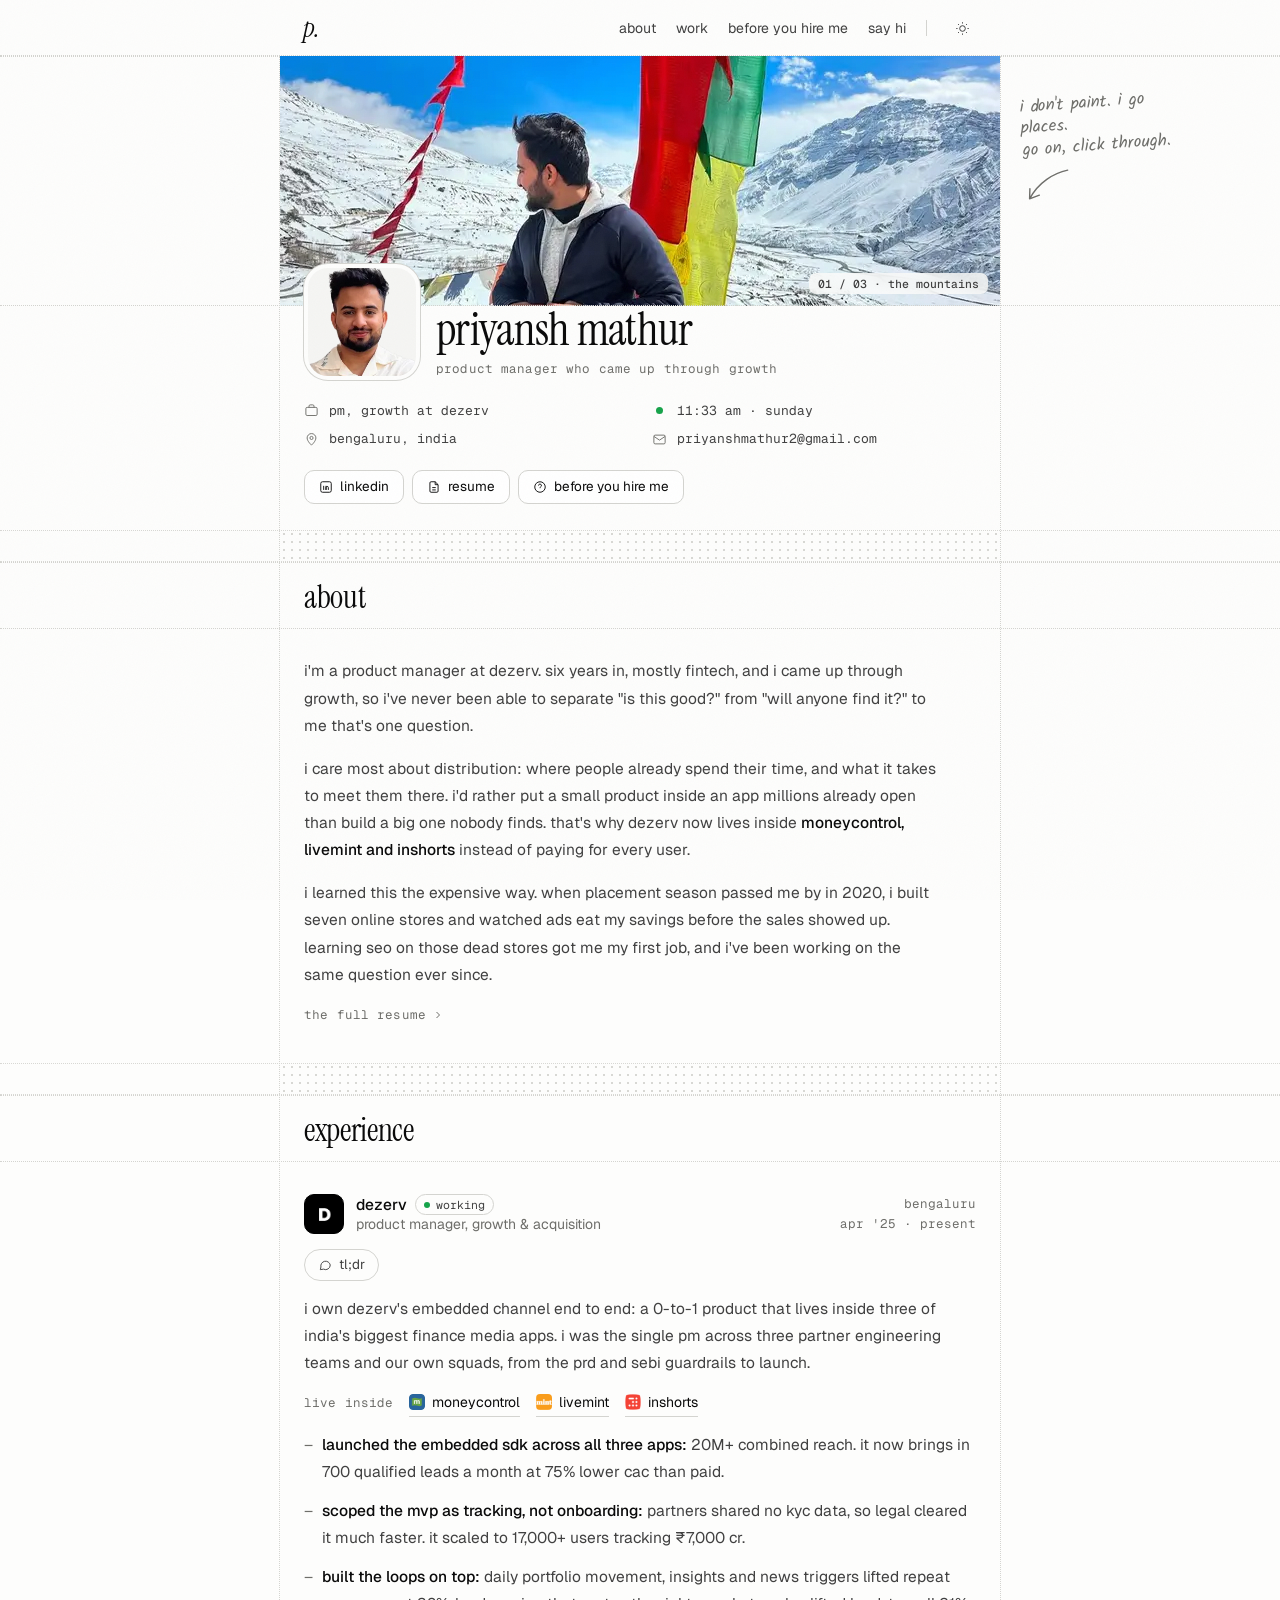
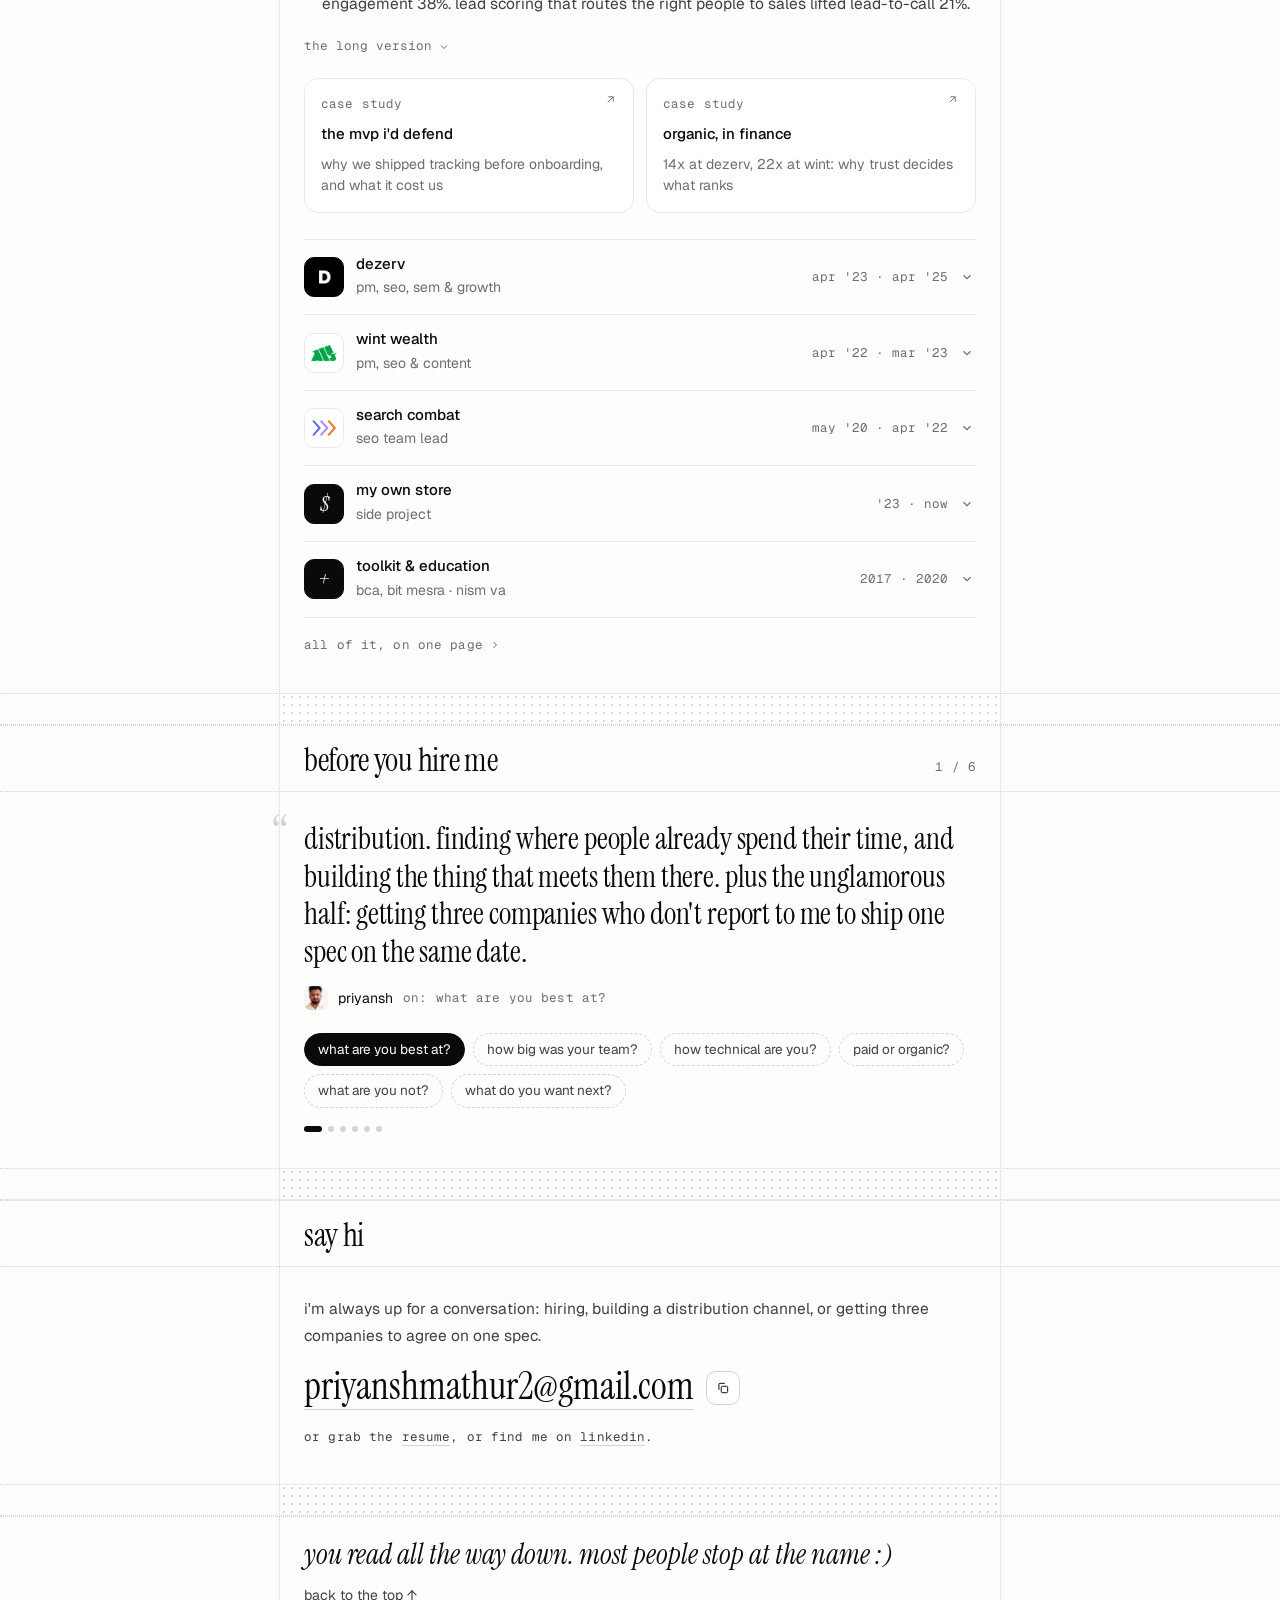
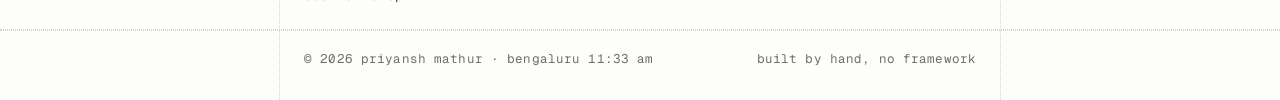
==== commit 66b49929: "Restyle in a quieter, personal voice; reframe about Rebuilt to a calmer system: Instrument Serif, Ge" ====
--- a/index.html
+++ b/index.html
@@ -3,14 +3,14 @@
 <head>
 <meta charset="utf-8">
 <meta name="viewport" content="width=device-width, initial-scale=1, viewport-fit=cover">
-<title>Priyansh Mathur · Product Manager, Growth &amp; Fintech</title>
+<title>priyansh mathur · product manager, growth</title>
 <meta name="description" content="Priyansh Mathur, PM at Dezerv. Built the embedded SDK inside Moneycontrol, Livemint and Inshorts: 17,000+ users, ₹7,000 Cr tracked, 75% lower CAC.">
 <link rel="canonical" href="https://priyanshmathur.com/">
-<meta name="theme-color" content="#fbfaf7" media="(prefers-color-scheme: light)">
-<meta name="theme-color" content="#0e100e" media="(prefers-color-scheme: dark)">
+<meta name="theme-color" content="#fdfdfc" media="(prefers-color-scheme: light)">
+<meta name="theme-color" content="#0b0b0a" media="(prefers-color-scheme: dark)">
 <meta property="og:type" content="profile">
 <meta property="og:url" content="https://priyanshmathur.com/">
-<meta property="og:title" content="Priyansh Mathur · Product Manager, Growth & Fintech">
+<meta property="og:title" content="priyansh mathur · product manager, growth">
 <meta property="og:description" content="Product manager who came up through growth. Six years, mostly fintech.">
 <meta property="og:image" content="https://priyanshmathur.com/assets/og.jpg">
 <meta property="og:image:width" content="1200">
@@ -19,618 +19,559 @@
 <meta property="og:site_name" content="Priyansh Mathur">
 <meta property="og:locale" content="en_IN">
 <meta name="twitter:card" content="summary_large_image">
-<meta name="twitter:title" content="Priyansh Mathur · Product Manager, Growth & Fintech">
+<meta name="twitter:title" content="priyansh mathur · product manager, growth">
 <meta name="twitter:description" content="Product manager who came up through growth. Six years, mostly fintech.">
 <meta name="twitter:image" content="https://priyanshmathur.com/assets/og.jpg">
 <meta name="twitter:image:alt" content="Priyansh Mathur, product manager: career line and four headline numbers">
-<link rel="icon" href="data:image/svg+xml,%3Csvg xmlns='http://www.w3.org/2000/svg' viewBox='0 0 64 64'%3E%3Crect width='64' height='64' rx='16' fill='%23121411'/%3E%3Ctext x='19' y='45' font-family='Georgia,serif' font-style='italic' font-size='38' fill='%23fbfaf7'%3Ep%3C/text%3E%3Ccircle cx='46' cy='42' r='4.5' fill='%235fd39a'/%3E%3C/svg%3E">
+<link rel="icon" href="data:image/svg+xml,%3Csvg xmlns='http://www.w3.org/2000/svg' viewBox='0 0 64 64'%3E%3Crect width='64' height='64' rx='16' fill='%230a0a0a'/%3E%3Ctext x='20' y='44' font-family='Georgia,serif' font-style='italic' font-size='38' fill='%23fdfdfc'%3Ep.%3C/text%3E%3C/svg%3E">
 <script type="application/ld+json">
 {"@context":"https://schema.org","@type":"Person","name":"Priyansh Mathur","description":"Product manager in Bengaluru who came up through growth. Built Dezerv's embedded SDK inside Moneycontrol, Livemint and Inshorts.","url":"https://priyanshmathur.com/","image":"https://priyanshmathur.com/assets/priyansh.webp","jobTitle":"Product Manager, Growth & Acquisition","worksFor":{"@type":"Organization","name":"Dezerv","url":"https://dezerv.in"},"alumniOf":{"@type":"CollegeOrUniversity","name":"Birla Institute of Technology, Mesra"},"address":{"@type":"PostalAddress","addressLocality":"Bengaluru","addressCountry":"IN"},"email":"mailto:priyanshmathur2@gmail.com","sameAs":["https://www.linkedin.com/in/priyansh-mathur/"],"knowsAbout":["Product management","Growth","Fintech","SEO","B2B2C SDK integrations","SEBI compliance"]}
 </script>
 <link rel="preconnect" href="https://fonts.googleapis.com">
 <link rel="preconnect" href="https://fonts.gstatic.com" crossorigin>
-<link href="https://fonts.googleapis.com/css2?family=Fraunces:opsz,wght@9..144,500&family=Hanken+Grotesk:wght@400;600&family=JetBrains+Mono:wght@400;500&family=Kalam:wght@400&display=swap" rel="stylesheet">
+<link href="https://fonts.googleapis.com/css2?family=Geist:wght@400;500;600&family=Geist+Mono:wght@400;500&family=Instrument+Serif:ital@0;1&family=Kalam&display=swap" rel="stylesheet">
 <style>
 :root{
   interpolate-size:allow-keywords;
-  --bg:#fbfaf7; --fg:#121411; --fg-2:#3d423c; --muted:#646a61; --line:#e7e5df; --line-2:#d6d3cb;
-  --card:#ffffff; --hover:#f3f2ee; --accent:#0f7b4f; --accent-soft:#e3f2ea; --dip:#b4441a;
-  --sans:"Hanken Grotesk",ui-sans-serif,system-ui,sans-serif; --mono:"JetBrains Mono",ui-monospace,Menlo,monospace;
-  --serif:"Fraunces",Georgia,serif; --hand:"Kalam","Segoe Print",cursive;
+  --bg:#fdfdfc; --fg:#0a0a0a; --fg-2:#404040; --muted:#6e6e6a; --line:#e9e9e7; --line-2:#d4d4d0;
+  --card:#ffffff; --hover:#f5f5f3; --live:#16a34a; --tint:#0a0a0a0d;
+  --sans:"Geist",ui-sans-serif,system-ui,-apple-system,"Segoe UI",sans-serif;
+  --mono:"Geist Mono",ui-monospace,SFMono-Regular,Menlo,monospace;
+  --serif:"Instrument Serif",Georgia,serif; --hand:"Kalam","Segoe Print",cursive;
   --ease:cubic-bezier(.16,1,.3,1);
   --spring:linear(0,.047,.165,.321,.49,.654,.799,.918,1.008,1.071,1.108,1.124,1.125,1.114,1.096,1.075,1.054,1.035,1.018,1.004,.995,.988,.985,.984,.985,.987,.989,.992,.994,.997,.999,1,1.001,1.002,1.002,1.002,1.002,1.001,1.001,1);
   --col:720px; --pad:24px; color-scheme:light;
 }
-:root[data-theme=dark]{
-  --bg:#0e100e; --fg:#eeede8; --fg-2:#c9cbc4; --muted:#979b93; --line:#22251f; --line-2:#30342d;
-  --card:#151814; --hover:#1b1e19; --accent:#5fd39a; --accent-soft:#123323; --dip:#ff9466; color-scheme:dark;
-}
-@media (prefers-color-scheme:dark){:root:not([data-theme=light]){
-  --bg:#0e100e; --fg:#eeede8; --fg-2:#c9cbc4; --muted:#979b93; --line:#22251f; --line-2:#30342d;
-  --card:#151814; --hover:#1b1e19; --accent:#5fd39a; --accent-soft:#123323; --dip:#ff9466; color-scheme:dark;}}
+:root[data-theme=dark]{--bg:#0b0b0a;--fg:#ededeb;--fg-2:#c4c4c0;--muted:#94948f;--line:#1f1f1d;--line-2:#34342f;--card:#121211;--hover:#191917;--live:#4ade80;--tint:#ffffff10;color-scheme:dark}
+@media (prefers-color-scheme:dark){:root:not([data-theme=light]){--bg:#0b0b0a;--fg:#ededeb;--fg-2:#c4c4c0;--muted:#94948f;--line:#1f1f1d;--line-2:#34342f;--card:#121211;--hover:#191917;--live:#4ade80;--tint:#ffffff10;color-scheme:dark}}
 *{box-sizing:border-box;margin:0;padding:0}
 html{scroll-behavior:smooth;scroll-padding-top:64px}
-body{background:var(--bg);color:var(--fg);font:400 15.5px/1.65 var(--sans);-webkit-font-smoothing:antialiased;text-rendering:optimizeLegibility}
+body{background:var(--bg);color:var(--fg);font:400 15.5px/1.75 var(--sans);-webkit-font-smoothing:antialiased;overflow-x:hidden}
 a{color:inherit;text-decoration:none}
-button{font:inherit;color:inherit;background:none;border:0;cursor:pointer}
-img{max-width:100%}
-p,li{text-wrap:pretty} h1,h2,h3{text-wrap:balance}
-::selection{background:var(--accent-soft);color:var(--fg)}
-:focus-visible{outline:2px solid var(--accent);outline-offset:2px;border-radius:4px}
+button{font:inherit;color:inherit;background:none;border:0;cursor:pointer;text-align:inherit}
+img{max-width:100%;display:block}
+p,li{text-wrap:pretty} h1,h2,h3{text-wrap:balance;font-weight:400}
+::selection{background:var(--tint)}
+:focus-visible{outline:1.5px solid var(--fg);outline-offset:3px;border-radius:4px}
 .skip{position:absolute;left:12px;top:-60px;z-index:100;background:var(--fg);color:var(--bg);padding:8px 14px;border-radius:8px;font-size:14px}
 .skip:focus{top:10px}
+.sr-only{position:absolute;width:1px;height:1px;overflow:hidden;clip:rect(0 0 0 0);white-space:nowrap}
 .nw{white-space:nowrap}
-.sr-only{position:absolute;width:1px;height:1px;overflow:hidden;clip:rect(0 0 0 0);white-space:nowrap}
-.mono{font-family:var(--mono);font-size:12px;letter-spacing:.01em;color:var(--muted)}
-.inline-link{border-bottom:1px solid var(--line-2);transition:border-color .2s,color .2s}
-.inline-link:hover{border-color:var(--fg);color:var(--fg)}
-
-/* film grain, like a printed sheet */
-body::before{content:"";position:fixed;inset:-80px;z-index:90;pointer-events:none;opacity:.035;
-  background-image:url("data:image/svg+xml,%3Csvg viewBox='0 0 200 200' xmlns='http://www.w3.org/2000/svg'%3E%3Cfilter id='n'%3E%3CfeTurbulence type='fractalNoise' baseFrequency='.9' numOctaves='3' stitchTiles='stitch'/%3E%3C/filter%3E%3Crect width='100%25' height='100%25' filter='url(%23n)'/%3E%3C/svg%3E");
-  background-size:200px}
-
-/* column, rails and bands */
-.col{max-width:calc(var(--col) + 2px);margin:0 auto;border-inline:1px dashed var(--line-2);position:relative}
-.sec{padding:44px var(--pad)}
-.band{height:28px;max-width:calc(var(--col) + 2px);margin:0 auto;border:1px dashed var(--line-2);
-  background-image:linear-gradient(var(--line) 1px,transparent 1px),linear-gradient(90deg,var(--line) 1px,transparent 1px);background-size:8px 8px;background-position:-1px -1px}
-h2{font:500 30px/1.1 var(--serif);letter-spacing:-.01em;margin-bottom:6px}
-.kicker{margin-bottom:22px}
-
-/* reveal system */
+.mono{font-family:var(--mono);font-size:12.5px;color:var(--muted);letter-spacing:.01em}
+.u{border-bottom:1px solid var(--line-2);transition:border-color .2s,color .2s}
+.u:hover{border-color:var(--fg);color:var(--fg)}
+.more{display:inline-flex;align-items:center;gap:6px;margin-top:16px}
+.more:hover{color:var(--fg)}
+.more svg{transition:transform .3s var(--ease)}
+.more:hover svg{transform:translateX(3px)}
+
+/* subtle paper grain */
+body::before{content:"";position:fixed;inset:0;z-index:90;pointer-events:none;opacity:.028;
+  background-image:url("data:image/svg+xml,%3Csvg viewBox='0 0 200 200' xmlns='http://www.w3.org/2000/svg'%3E%3Cfilter id='n'%3E%3CfeTurbulence type='fractalNoise' baseFrequency='.9' numOctaves='3' stitchTiles='stitch'/%3E%3C/filter%3E%3Crect width='100%25' height='100%25' filter='url(%23n)'/%3E%3C/svg%3E");background-size:200px}
+
+/* the column, its dotted rails, and full-bleed dotted rules */
+.page{position:relative;max-width:calc(var(--col) + 2px);margin:0 auto;border-inline:1px dotted var(--line-2);min-height:100vh}
+.rule{position:relative}
+.rule::before,.rule::after{content:"";position:absolute;left:50%;width:100vw;transform:translateX(-50%);border-top:1px dotted var(--line-2);pointer-events:none}
+.rule::before{top:0}.rule::after{bottom:0}
+.rule.top-only::after{display:none}
+.rule.bottom-only::before{display:none}
+.dots{height:32px;background:radial-gradient(circle,var(--line-2) .9px,transparent 1.2px) 0 0/8px 8px;opacity:.9}
+.sec{padding:28px var(--pad) 36px}
+.shead{display:flex;justify-content:space-between;align-items:baseline;padding:18px var(--pad) 14px}
+h2{font:400 32px/1.1 var(--serif);letter-spacing:-.01em}
+
+/* reveals */
 .js .reveal{opacity:0;filter:blur(10px);transform:translateY(14px) scale(.985)}
 .reveal{transition:opacity .8s var(--ease),filter .9s var(--ease),transform 1s var(--ease);transition-delay:calc(var(--i,0) * 70ms)}
 .js .reveal.in{opacity:1;filter:none;transform:none}
 .split .w,.split .ch{display:inline-block;white-space:pre}
-.js .split .w,.js .split .ch{opacity:0;filter:blur(12px);transform:translateY(.28em);transition:opacity .7s var(--ease),filter .8s var(--ease),transform .9s var(--ease);transition-delay:calc(var(--k) * var(--st,38ms))}
+.js .split .w,.js .split .ch{opacity:0;filter:blur(12px);transform:translateY(.28em);transition:opacity .7s var(--ease),filter .8s var(--ease),transform .9s var(--ease);transition-delay:calc(var(--k) * var(--st,34ms))}
 .js .split.in .w,.js .split.in .ch{opacity:1;filter:none;transform:none}
-[data-odo]{font-variant-numeric:tabular-nums;white-space:nowrap}
 .slot{display:inline-grid;height:1lh;overflow:hidden;vertical-align:top}
 .slot>span{grid-area:1/1}
 
 /* top bar */
-.top{position:sticky;top:0;z-index:20;background:color-mix(in srgb,var(--bg) 84%,transparent);backdrop-filter:blur(10px);-webkit-backdrop-filter:blur(10px);border-bottom:1px solid var(--line)}
-.top .col{display:flex;align-items:center;justify-content:space-between;height:52px;padding:0 var(--pad);border-inline-color:transparent}
-.mark{font:500 24px/1 var(--serif);letter-spacing:-.02em}
-.mark i{color:var(--accent);font-style:normal}
-.nav{display:flex;gap:18px;align-items:center;font-size:13.5px;color:var(--fg-2)}
+.top{position:sticky;top:0;z-index:30;background:color-mix(in srgb,var(--bg) 82%,transparent);backdrop-filter:blur(10px);-webkit-backdrop-filter:blur(10px)}
+.top .bar{max-width:calc(var(--col) + 2px);margin:0 auto;display:flex;align-items:center;justify-content:space-between;height:56px;padding:0 var(--pad)}
+.mark{font:italic 400 26px/1 var(--serif)}
+.nav{display:flex;gap:20px;align-items:center;font-size:14px;color:var(--fg-2)}
 .nav a{position:relative}
 .nav a::after{content:"";position:absolute;left:0;right:0;bottom:-3px;height:1px;background:currentColor;transform:scaleX(0);transform-origin:right;transition:transform .35s var(--ease)}
 .nav a:hover{color:var(--fg)} .nav a:hover::after{transform:scaleX(1);transform-origin:left}
-.theme{width:30px;height:30px;border-radius:8px;display:grid;place-items:center;border:1px solid var(--line)}
-.theme:hover{background:var(--hover)}
+.nav .sep{width:1px;height:16px;background:var(--line-2)}
+.theme{width:30px;height:30px;border-radius:8px;display:grid;place-items:center;color:var(--fg-2)}
+.theme:hover{background:var(--hover);color:var(--fg)}
 .theme .moon{display:none}
 :root[data-theme=dark] .theme .sun{display:none} :root[data-theme=dark] .theme .moon{display:block}
 @media (prefers-color-scheme:dark){:root:not([data-theme=light]) .theme .sun{display:none}:root:not([data-theme=light]) .theme .moon{display:block}}
-@media (max-width:600px){.nav a.opt{display:none}}
-
-/* banner */
-.banner{position:relative;height:280px;border-bottom:1px solid var(--line);background:var(--card);overflow:hidden;touch-action:pan-y;user-select:none;-webkit-user-select:none;cursor:ew-resize}
-.banner svg{position:absolute;inset:0;width:100%;height:100%}
-.grid line{stroke:var(--line);stroke-width:1}
-.traj{fill:none;stroke:var(--accent);stroke-width:2.4;stroke-linecap:round;stroke-linejoin:round}
-.area{fill:var(--accent-soft)}
-.pt{fill:var(--card);stroke:var(--accent);stroke-width:2;transition:r .3s var(--spring)}
-.pt.dip{stroke:var(--dip)}
-.pt.on{fill:var(--accent);r:7}
-.pt.dip.on{fill:var(--dip)}
-.cursor{stroke:var(--fg);stroke-width:1;stroke-dasharray:3 3;opacity:.45}
-.readout{position:absolute;left:16px;top:14px;background:var(--bg);border:1px solid var(--line-2);border-radius:10px;padding:8px 12px;width:min(270px,calc(100% - 32px));box-shadow:0 6px 18px -12px #0005}
-.readout .mono{display:block;margin-bottom:2px}
-.readout b{font:500 20px/1.15 var(--serif);display:block}
-.readout .t{font-size:13px;color:var(--fg-2);line-height:1.4;display:block;margin-top:2px}
-.readout.swap{animation:swap .45s var(--ease)}
-@keyframes swap{from{opacity:.2;filter:blur(4px);transform:translateY(4px)}}
-.scrub-hint{display:none;position:absolute;right:16px;bottom:10px;font-family:var(--hand);font-size:17px;color:var(--muted);transform:rotate(-3deg);pointer-events:none}
-.counter{position:absolute;right:14px;top:12px}
-@media (max-width:520px){.banner{height:340px}.counter{display:none}}
-.js .scrub-hint{display:block}
-.cursor-pill{position:fixed;left:0;top:0;z-index:95;pointer-events:none;padding:6px 12px;border-radius:999px;background:var(--fg);color:var(--bg);font:500 11px/1 var(--mono);letter-spacing:.08em;opacity:0;scale:.4;transition:opacity .18s var(--ease),scale .45s var(--spring)}
-.cursor-pill.on{opacity:1;scale:1}
+@media (max-width:600px){.nav a.opt,.nav .sep{display:none}.nav{gap:16px}}
+
+/* banner: my own photos */
+.banner{position:relative;height:250px;background:var(--hover);cursor:pointer;user-select:none;-webkit-user-select:none}
+.banner .frame{position:absolute;inset:0;overflow:hidden}
+.banner img{position:absolute;inset:0;width:100%;height:100%;object-fit:cover;opacity:0;transform:scale(1.04);transition:opacity 1s var(--ease),transform 6s linear}
+.banner img.on{opacity:1;transform:scale(1)}
+.banner .tagpill{position:absolute;right:12px;bottom:12px;padding:5px 9px;border-radius:7px;background:color-mix(in srgb,var(--bg) 82%,transparent);backdrop-filter:blur(6px);font:500 11.5px/1 var(--mono);color:var(--fg-2)}
+.margin-note{position:absolute;left:calc(100% + 22px);top:36px;width:150px;font:400 17px/1.25 var(--hand);color:var(--muted);transform:rotate(-4deg);pointer-events:none}
+.margin-note svg{display:block;margin-top:8px;width:46px;height:34px;stroke:var(--muted);fill:none;stroke-width:1.4;stroke-linecap:round}
+@media (max-width:1140px){.margin-note{display:none}}
+@media (max-width:520px){.banner{height:200px}}
 
 /* profile */
-.profile{padding:0 var(--pad) 30px}
-.avatar{width:100px;height:100px;border-radius:26px;border:4px solid var(--bg);background:var(--hover);margin-top:-50px;position:relative;z-index:2;overflow:hidden;transition:transform .5s var(--spring)}
-.avatar:hover{transform:rotate(-4deg) scale(1.04)}
-.avatar img,.who img{width:100%;height:100%;object-fit:cover;object-position:50% 6%;transform:scale(1.45);transform-origin:50% 0;display:block}
-.name{margin-top:12px}
-.name h1{font:500 clamp(30px,6vw,38px)/1.05 var(--serif);letter-spacing:-.015em}
-.tag{font:400 14px/1.45 var(--mono);color:var(--muted);margin-top:6px}
-.lede{margin-top:16px;color:var(--fg-2);max-width:60ch;font-size:16px}
-.lede strong{color:var(--fg);font-weight:600}
-.meta{display:grid;grid-template-columns:1fr 1fr;gap:9px 24px;margin-top:20px}
-.meta div{display:flex;align-items:center;gap:10px;font-size:13.5px;color:var(--fg-2);min-width:0}
-.meta svg{flex:none;width:15px;height:15px;stroke:var(--muted);fill:none;stroke-width:1.6}
-.live{width:7px;height:7px;border-radius:50%;background:var(--accent);flex:none;margin-inline:4px;animation:pulse 2.4s 6}
-@keyframes pulse{50%{box-shadow:0 0 0 4px var(--accent-soft)}}
-.copy{text-align:left;overflow:hidden;text-overflow:ellipsis;white-space:nowrap;border-bottom:1px dashed var(--line-2)}
-.copy:hover{color:var(--fg);border-bottom-style:solid}
+.profile{padding:0 var(--pad) 26px}
+.idrow{display:grid;grid-template-columns:auto 1fr;gap:16px;align-items:end}
+.avatar{width:116px;height:116px;border-radius:24px;border:4px solid var(--bg);box-shadow:0 0 0 1px var(--line-2);background:var(--hover);margin-top:-58px;position:relative;z-index:2;overflow:hidden;transition:transform .55s var(--spring)}
+.avatar:hover{transform:rotate(-3deg) scale(1.03)}
+.avatar img,.who img{width:100%;height:100%;object-fit:cover;object-position:50% 6%;transform:scale(1.45);transform-origin:50% 0}
+.name h1{font:400 clamp(38px,7vw,46px)/1 var(--serif);letter-spacing:-.015em}
+.name p{margin-top:6px}
+@media (max-width:520px){.idrow{grid-template-columns:1fr;gap:12px}.avatar{width:96px;height:96px;margin-top:-48px}}
+.meta{display:grid;grid-template-columns:1fr 1fr;gap:10px 24px;margin-top:22px}
+.meta div{display:flex;align-items:center;gap:10px;font:400 13px/1.4 var(--mono);color:var(--fg-2);min-width:0}
+.meta svg{flex:none;width:15px;height:15px;stroke:var(--muted);fill:none;stroke-width:1.5}
+.live{width:7px;height:7px;border-radius:50%;background:var(--live);flex:none;margin-inline:4px;animation:pulse 2.4s 6}
+@keyframes pulse{50%{box-shadow:0 0 0 4px color-mix(in srgb,var(--live) 22%,transparent)}}
+.copy{overflow:hidden;text-overflow:ellipsis;white-space:nowrap;font:inherit}
+.copy:hover{color:var(--fg)}
 @media (max-width:560px){.meta{grid-template-columns:1fr}}
 .chips{display:flex;flex-wrap:wrap;gap:8px;margin-top:22px}
-.chip{display:inline-flex;align-items:center;gap:6px;height:32px;padding:0 13px;border:1px solid var(--line-2);border-radius:9px;font-size:13px;background:var(--card);transition:background .15s,border-color .15s}
+.chip{display:inline-flex;align-items:center;gap:7px;height:34px;padding:0 14px;border:1px solid var(--line-2);border-radius:10px;font-size:13.5px;background:var(--card);transition:background .15s,border-color .15s}
+.chip svg{width:14px;height:14px;stroke:currentColor;fill:none;stroke-width:1.6}
 .chip:hover{background:var(--hover);border-color:var(--muted)}
-.chip.primary{background:var(--fg);color:var(--bg);border-color:var(--fg)}
-.chip.primary:hover{opacity:.9}
-
-/* ask me */
-.ask{border-top:1px solid var(--line);padding:22px var(--pad) 28px}
-.ask .lead{display:flex;justify-content:space-between;align-items:baseline;gap:12px;flex-wrap:wrap}
-.note{font-family:var(--hand);font-size:17px;color:var(--muted)}
-.qs{display:flex;flex-wrap:wrap;gap:8px;margin-top:12px}
-.q{min-height:32px;padding:4px 13px;border-radius:999px;border:1px dashed var(--line-2);font-size:13px;color:var(--fg-2);transition:background .2s,border-color .2s,color .2s}
+
+/* about */
+.about p{color:var(--fg-2);max-width:64ch}
+.about p+p{margin-top:16px}
+.about strong{color:var(--fg);font-weight:500}
+
+/* experience */
+.job{padding-top:4px}
+.job-head{display:grid;grid-template-columns:40px 1fr auto;gap:12px;align-items:center}
+.logo{width:40px;height:40px;border-radius:10px;overflow:hidden;display:grid;place-items:center;border:1px solid var(--line);background:#fff;flex:none}
+.logo img{width:100%;height:100%;object-fit:cover}
+.logo.pad img{width:68%;height:68%;object-fit:contain}
+.logo.dark{background:#000;border-color:#000}
+.logo.letter{font:italic 400 22px/1 var(--serif);color:var(--bg);background:var(--fg);border-color:var(--fg)}
+:root[data-theme=dark] .logo:not(.dark):not(.letter){background:#e8e8e4}
+@media (prefers-color-scheme:dark){:root:not([data-theme=light]) .logo:not(.dark):not(.letter){background:#e8e8e4}}
+.job-head h3{font:500 15.5px/1.3 var(--sans);display:flex;align-items:center;gap:8px}
+.job-head .role{font-size:14px;color:var(--muted);line-height:1.4}
+.when{text-align:right;font:400 12.5px/1.6 var(--mono);color:var(--muted);white-space:nowrap}
+.pill{display:inline-flex;align-items:center;gap:6px;height:21px;padding:0 8px;border-radius:999px;border:1px solid var(--line-2);font:400 11.5px/1 var(--mono);color:var(--fg-2)}
+.pill i{width:6px;height:6px;border-radius:50%;background:var(--live);animation:pulse 2s 6}
+@media (max-width:520px){.job-head{grid-template-columns:40px 1fr}.job-head .when{grid-column:2;text-align:left}.job-head .when br{display:none}}
+
+/* tl;dr: a chat reply */
+.tldr{margin-top:14px}
+.tldr summary{list-style:none;display:inline-flex;align-items:center;gap:7px;height:32px;padding:0 13px;border:1px solid var(--line-2);border-radius:999px;font-size:13.5px;cursor:pointer;color:var(--fg-2);transition:background .2s}
+.tldr summary::-webkit-details-marker{display:none}
+.tldr summary svg{width:14px;height:14px;stroke:currentColor;fill:none;stroke-width:1.6}
+.tldr summary:hover,.tldr[open] summary{background:var(--hover);color:var(--fg)}
+.chat{display:flex;gap:10px;margin-top:12px;align-items:flex-start}
+.who{width:30px;height:30px;border-radius:9px;overflow:hidden;background:var(--hover);flex:none}
+.chat .meta-line{font:400 12px/1 var(--mono);color:var(--muted);display:flex;align-items:center;gap:6px;margin-bottom:6px}
+.chat .meta-line i{width:6px;height:6px;border-radius:50%;background:var(--live)}
+.bubble{background:var(--card);border:1px solid var(--line);border-radius:4px 14px 14px 14px;padding:10px 14px;font-size:14.5px;line-height:1.55;color:var(--fg-2);max-width:520px}
+.tldr[open] .chat{animation:pop .5s var(--spring)}
+@keyframes pop{from{opacity:0;transform:translateY(6px) scale(.97)}}
+
+.job>p{margin-top:14px;color:var(--fg-2)}
+.inside{display:flex;flex-wrap:wrap;align-items:center;gap:6px 16px;margin-top:14px}
+.inside .tag{display:inline-flex;align-items:center;gap:7px;font-size:14px;color:var(--fg);border-bottom:1px solid var(--line-2);padding-bottom:1px}
+.inside .tag img{width:16px;height:16px;border-radius:4px}
+.dash{list-style:none;margin-top:14px;display:grid;gap:12px}
+.dash li{position:relative;padding-left:18px;color:var(--fg-2)}
+.dash li::before{content:"–";position:absolute;left:0;color:var(--muted)}
+.dash strong{color:var(--fg);font-weight:500}
+
+/* disclosure: the long version */
+.long{margin-top:14px}
+.long>summary{list-style:none;display:inline-flex;align-items:center;gap:6px;cursor:pointer;font:400 12.5px/1 var(--mono);color:var(--muted)}
+.long>summary::-webkit-details-marker{display:none}
+.long>summary:hover{color:var(--fg)}
+.chev{transition:transform .35s var(--ease)}
+details[open]>summary .chev{transform:rotate(180deg)}
+details::details-content{height:0;overflow:hidden;transition:height .45s var(--ease),content-visibility .45s allow-discrete}
+details[open]::details-content{height:auto}
+
+/* figures, drawn as quiet line art */
+.fig{margin-top:16px;border:1px solid var(--line);border-radius:14px;background:var(--card);padding:18px}
+.fig figcaption{display:flex;justify-content:space-between;gap:10px;flex-wrap:wrap;margin-bottom:14px}
+.flow{display:grid;justify-items:center}
+.partners{display:grid;grid-template-columns:repeat(3,1fr);gap:10px;width:100%}
+.partner{display:flex;align-items:center;gap:8px;border:1px solid var(--line);border-radius:10px;padding:8px 10px;background:var(--bg);font-size:13.5px;min-width:0}
+.partner img{width:22px;height:22px;border-radius:5px;flex:none}
+.partner span{overflow:hidden;text-overflow:ellipsis;white-space:nowrap}
+.merge{width:100%;height:28px;display:block}
+.merge path{fill:none;stroke:var(--line-2);stroke-width:1.2;stroke-dasharray:3 4}
+.node{width:100%;border:1px solid var(--line);border-radius:10px;padding:10px 14px;background:var(--bg);display:grid;grid-template-columns:1fr auto;gap:2px 14px;align-items:center}
+.node.key{border-color:var(--fg)}
+.node b{font-weight:500;font-size:14px}
+.node span{font-size:12.5px;color:var(--muted);grid-column:1;line-height:1.4}
+.node em{font:400 24px/1 var(--serif);font-style:normal;grid-row:1/3;grid-column:2;text-align:right;white-space:nowrap}
+.node em small{display:block;font:400 11px/1.4 var(--mono);color:var(--muted)}
+.pipe{width:1px;height:20px;border-left:1px dashed var(--line-2)}
+@media (max-width:520px){.partners{grid-template-columns:1fr}.merge{display:none}.node{grid-template-columns:1fr}.node em{grid-row:auto;grid-column:1;text-align:left;margin-top:6px}}
+.decision{display:grid;grid-template-columns:120px 1fr;gap:10px 16px;margin-top:16px;font-size:14.5px}
+.decision dt{font:400 12px/1.6 var(--mono);color:var(--muted);padding-top:2px}
+.decision dd{color:var(--fg-2)}
+@media (max-width:560px){.decision{grid-template-columns:1fr}.decision dd{margin-bottom:6px}}
+.bars{display:grid;gap:12px}
+.bar-row{display:grid;grid-template-columns:104px 1fr;gap:12px;align-items:center}
+.bar-row .lbl{font:400 12px/1 var(--mono);color:var(--muted);white-space:nowrap}
+.track{position:relative;height:26px;border-radius:6px;background:var(--hover);overflow:hidden}
+.fill{position:absolute;inset:0 auto 0 0;width:var(--w);border-radius:6px;background:var(--line-2);transform-origin:left;transition:transform 1.4s var(--ease);transition-delay:calc(var(--i,0) * 120ms)}
+.fill.after{background:var(--fg)}
+.js details:not([open]) .fill{transform:scaleX(0)}
+.track b{position:absolute;left:8px;top:50%;transform:translateY(-50%);font:500 12px/1 var(--mono);color:var(--fg)}
+.track b.out{left:auto;right:8px;color:var(--bg)}
+.steps{display:grid;grid-template-columns:auto 14px auto 14px auto 14px auto 14px auto;align-items:center;justify-content:space-between;gap:4px}
+.step{border:1px solid var(--line);border-radius:9px;padding:6px 9px;background:var(--bg);font-size:12.5px;line-height:1.3}
+.step small{display:block;font:400 11px/1.3 var(--mono);color:var(--muted)}
+.step.end{border-color:var(--fg)}
+.arrow{color:var(--muted);font-family:var(--mono);font-size:13px;text-align:center}
+@media (max-width:640px){.steps{grid-template-columns:1fr}.arrow{transform:rotate(90deg);line-height:1}}
+.camp{display:grid;grid-template-columns:repeat(37,1fr);gap:3px}
+.camp i{aspect-ratio:1;border-radius:3px;background:var(--fg);opacity:.85;transition:transform .5s var(--spring),opacity .5s;transition-delay:calc(var(--k) * 24ms)}
+.js details:not([open]) .camp i{transform:scale(0);opacity:0}
+@media (max-width:640px){.camp{grid-template-columns:repeat(19,1fr)}}
+.shot{display:block;border:1px solid var(--line);border-radius:12px;overflow:hidden;background:#fff}
+.shot img{width:100%;height:auto}
+:root[data-theme=dark] .shot img{filter:brightness(.85)}
+@media (prefers-color-scheme:dark){:root:not([data-theme=light]) .shot img{filter:brightness(.85)}}
+
+/* case-study cards */
+.cases{display:grid;grid-template-columns:1fr 1fr;gap:12px;margin-top:20px}
+.case{position:relative;isolation:isolate;border:1px solid var(--line);border-radius:14px;background:var(--card);padding:14px 16px 16px;display:flex;flex-direction:column;gap:6px;transition:border-color .2s}
+.case:hover{border-color:var(--line-2)}
+.case .top-row{display:flex;justify-content:space-between;width:100%;color:var(--muted)}
+.case b{font-weight:500;font-size:15px}
+.case p{font-size:14px;color:var(--muted);line-height:1.5}
+.case::before{content:"";position:absolute;inset:-1px;border-radius:inherit;padding:1px;pointer-events:none;background:radial-gradient(240px circle at var(--mx,-999px) var(--my,-999px),color-mix(in srgb,var(--fg) 40%,transparent),transparent 70%);-webkit-mask:linear-gradient(#000 0 0) content-box,linear-gradient(#000 0 0);-webkit-mask-composite:xor;mask:linear-gradient(#000 0 0) content-box exclude,linear-gradient(#000 0 0);opacity:0;transition:opacity .4s var(--ease)}
+.case:hover::before{opacity:1}
+@media (max-width:560px){.cases{grid-template-columns:1fr}}
+
+/* the older roles, collapsed */
+.rows{margin-top:26px;border-top:1px solid var(--line)}
+.row{border-bottom:1px solid var(--line)}
+.row>summary{list-style:none;cursor:pointer;display:grid;grid-template-columns:40px 1fr auto 16px;gap:12px;align-items:center;padding:14px 0}
+.row>summary::-webkit-details-marker{display:none}
+.row>summary b{display:block;font-weight:500;font-size:15px;line-height:1.3}
+.row>summary span.r{font-size:14px;color:var(--muted)}
+.row>summary .chev{color:var(--muted)}
+.row>summary:hover .chev{color:var(--fg)}
+.row .inner{padding:0 0 20px 52px}
+.row .inner .dash{margin-top:0}
+@media (max-width:520px){.row>summary{grid-template-columns:40px 1fr 16px}.row>summary .when{grid-column:2;grid-row:2;text-align:left;margin-top:-8px}.row>summary .chev{grid-column:3;grid-row:1}.row .inner{padding-left:0}}
+
+/* before you hire me */
+.ask .answer{position:relative;font:400 clamp(24px,4.4vw,30px)/1.25 var(--serif);letter-spacing:-.005em;min-height:3.75em}
+.ask .answer::before{content:"\201C";position:absolute;left:-30px;top:-8px;font:400 52px/1 var(--serif);color:var(--line-2)}
+@media (max-width:820px){.ask .answer::before{display:none}}
+.ask .answer.swap{animation:swap .55s var(--ease)}
+@keyframes swap{from{opacity:0;filter:blur(6px);transform:translateY(6px)}}
+.ask .byline{display:flex;align-items:center;gap:10px;margin-top:16px;font-size:14px}
+.ask .byline .who{width:24px;height:24px;border-radius:7px}
+.qs{display:flex;flex-wrap:wrap;gap:8px;margin-top:22px}
+.q{min-height:32px;padding:4px 13px;border-radius:999px;border:1px dashed var(--line-2);font-size:13.5px;color:var(--fg-2);transition:background .2s,border-color .2s,color .2s}
 .q:hover{border-style:solid;color:var(--fg)}
-.q[aria-pressed=true]{background:var(--accent-soft);border:1px solid var(--accent);color:var(--fg)}
-.reply{display:flex;gap:10px;margin-top:16px;align-items:flex-start}
-.reply[hidden]{display:none}
-.who{width:30px;height:30px;border-radius:9px;overflow:hidden;background:var(--hover);flex:none}
-.bubble{background:var(--card);border:1px solid var(--line);border-radius:4px 14px 14px 14px;padding:10px 14px;font-size:14.5px;max-width:560px;color:var(--fg-2);animation:pop .5s var(--spring)}
-@keyframes pop{from{opacity:0;transform:translateY(6px) scale(.97)}}
-.typing{display:inline-flex;gap:3px;padding:6px 0}
-.typing i{width:5px;height:5px;border-radius:50%;background:var(--muted);animation:blink 1s infinite}
-.typing i:nth-child(2){animation-delay:.15s}.typing i:nth-child(3){animation-delay:.3s}
-@keyframes blink{50%{opacity:.25}}
-
-/* about */
-.about p{color:var(--fg-2);max-width:62ch}
-.about p+p{margin-top:14px}
-.about strong{color:var(--fg);font-weight:600}
-
-/* stats strip */
-.stats{display:grid;grid-template-columns:repeat(4,1fr);border-top:1px solid var(--line)}
-.stats>div{padding:18px var(--pad) 16px;border-right:1px dashed var(--line-2)}
-.stats>div:last-child{border-right:0}
-.stats b{display:block;font:500 26px/1.15 var(--serif);white-space:nowrap}
-.stats span{text-wrap:pretty;font-size:12.5px;color:var(--muted);line-height:1.35;display:block;margin-top:4px}
-@media (max-width:640px){.stats{grid-template-columns:1fr 1fr}.stats>div:nth-child(2){border-right:0}.stats>div:nth-child(-n+2){border-bottom:1px dashed var(--line-2)}}
-
-/* spotlight cards */
-.spot{position:relative;isolation:isolate}
-.spot::before{content:"";position:absolute;inset:-1px;border-radius:inherit;padding:1px;pointer-events:none;
-  background:radial-gradient(260px circle at var(--mx,-999px) var(--my,-999px),color-mix(in srgb,var(--fg) 45%,transparent),transparent 70%);
-  -webkit-mask:linear-gradient(#000 0 0) content-box,linear-gradient(#000 0 0);-webkit-mask-composite:xor;mask:linear-gradient(#000 0 0) content-box exclude,linear-gradient(#000 0 0);opacity:0;transition:opacity .4s var(--ease)}
-.spot:hover::before{opacity:1}
-
-/* experience */
-.job{padding:26px 0;border-top:1px solid var(--line)}
-.job:first-of-type{border-top:0;padding-top:6px}
-.job-head{display:grid;grid-template-columns:40px 1fr auto;gap:12px;align-items:center}
-.logo{width:40px;height:40px;border-radius:10px;overflow:hidden;display:grid;place-items:center;border:1px solid var(--line);background:#fff}
-.logo img{width:100%;height:100%;object-fit:cover;display:block}
-.logo.pad img{width:70%;height:70%;object-fit:contain}
-.logo.dark{background:#000}
-:root[data-theme=dark] .logo:not(.dark):not(.letter){background:#e6e5df}
-@media (prefers-color-scheme:dark){:root:not([data-theme=light]) .logo:not(.dark):not(.letter){background:#e6e5df}}
-.logo.letter{font:500 18px/1 var(--serif);color:#fff;background:var(--dip);border:0}
-:root[data-theme=dark] .logo.letter{color:#0e100e}
-@media (prefers-color-scheme:dark){:root:not([data-theme=light]) .logo.letter{color:#0e100e}}
-.job-head h3{font:600 15.5px/1.25 var(--sans);display:flex;align-items:center;gap:8px;flex-wrap:wrap}
-.job-head .role{font-size:13px;color:var(--muted)}
-@media (max-width:520px){.job-head{grid-template-columns:40px 1fr}.job-head .when{grid-column:2;text-align:left}.job-head .when br{display:none}}
-.when{text-align:right;font-family:var(--mono);font-size:11.5px;color:var(--muted);line-height:1.55;white-space:nowrap}
-.pill{display:inline-flex;align-items:center;gap:5px;height:20px;padding:0 8px;border-radius:999px;border:1px solid var(--line-2);font:500 11px/1 var(--mono);color:var(--fg-2)}
-.pill i{width:6px;height:6px;border-radius:50%;background:var(--accent);animation:pulse 2s 6}
-.sub-role{margin-top:18px;padding-top:14px;border-top:1px dashed var(--line-2);display:flex;justify-content:space-between;gap:12px;flex-wrap:wrap}
-.sub-role b{font-weight:600;font-size:14.5px}
-.job>p{margin-top:12px;color:var(--fg-2)}
-.job>p strong{color:var(--fg);font-weight:600}
-.job ul{list-style:none;margin-top:12px;display:grid;gap:10px}
-.job li{position:relative;padding-left:16px;color:var(--fg-2);font-size:14.5px}
-.job li::before{content:"";position:absolute;left:2px;top:.72em;width:5px;height:5px;border-radius:50%;background:var(--line-2)}
-.job li strong{color:var(--fg);font-weight:600}
-.tldr{margin-top:12px}
-.tldr summary{list-style:none;display:inline-flex;align-items:center;gap:6px;height:28px;padding:0 10px;border:1px solid var(--line-2);border-radius:7px;font-size:12.5px;cursor:pointer;color:var(--fg-2)}
-.tldr summary::-webkit-details-marker{display:none}
-.tldr[open] summary{background:var(--accent-soft);border-color:var(--accent);color:var(--fg)}
-.tldr p{margin-top:10px;font-family:var(--hand);font-size:18px;line-height:1.35;color:var(--fg)}
-
-/* figures */
-.fig{margin-top:18px;border:1px solid var(--line);border-radius:14px;background:var(--card);padding:18px}
-.fig figcaption{display:flex;justify-content:space-between;gap:10px;flex-wrap:wrap;margin-bottom:14px}
-
-/* flow diagram: the embedded channel */
-.flow{display:grid;gap:0;justify-items:center}
-.partners{display:grid;grid-template-columns:repeat(3,1fr);gap:10px;width:100%}
-.partner{display:flex;align-items:center;gap:8px;border:1px solid var(--line);border-radius:10px;padding:8px 10px;background:var(--bg);font-size:13px;font-weight:600;min-width:0}
-.partner img{width:24px;height:24px;border-radius:6px;flex:none}
-.partner span{overflow:hidden;text-overflow:ellipsis;white-space:nowrap}
-.merge{width:100%;height:30px;display:block}
-.merge path{fill:none;stroke:var(--line-2);stroke-width:1.5;stroke-dasharray:4 4;animation:flowdash 1.2s linear 10}
-@keyframes flowdash{to{stroke-dashoffset:-16}}
-.node{width:100%;border:1px solid var(--line-2);border-radius:10px;padding:10px 14px;background:var(--bg);display:grid;grid-template-columns:1fr auto;gap:2px 14px;align-items:center}
-.node.hero{border-color:var(--accent);background:var(--accent-soft)}
-.node b{font-weight:600;font-size:14px}
-.node span{font-size:12.5px;color:var(--muted);grid-column:1}
-.node em{font:500 18px/1.1 var(--serif);font-style:normal;grid-row:1/3;grid-column:2;text-align:right;white-space:nowrap}
-.node em small{display:block;font:400 11px/1.3 var(--mono);color:var(--muted)}
-.pipe{width:2px;height:22px;background:repeating-linear-gradient(var(--line-2) 0 4px,transparent 4px 8px);background-size:2px 8px}
-@media (max-width:520px){.partners{grid-template-columns:1fr}.merge{display:none}.partners{margin-bottom:0}.flow .partners+.pipe{display:block}.node{grid-template-columns:1fr}.node em{grid-row:auto;grid-column:1;text-align:left;margin-top:4px}}
-
-/* bar charts: organic growth, drawn to scale */
-.bars{display:grid;gap:12px}
-.bar-row{display:grid;grid-template-columns:104px 1fr;gap:12px;align-items:center;font-size:12.5px}
-.bar-row .lbl{font-family:var(--mono);font-size:11.5px;color:var(--muted);white-space:nowrap}
-.track{position:relative;height:26px;border-radius:6px;background:var(--hover);overflow:hidden}
-:root[data-theme=dark] .track{background:#ffffff14} :root[data-theme=dark] .fill:not(.after){background:#ffffff38}
-@media (prefers-color-scheme:dark){:root:not([data-theme=light]) .track{background:#ffffff14}:root:not([data-theme=light]) .fill:not(.after){background:#ffffff38}}
-.fill{position:absolute;inset:0 auto 0 0;width:var(--w);border-radius:6px;background:var(--line-2);transform-origin:left;transition:transform 1.4s var(--ease);transition-delay:calc(var(--i,0) * 120ms)}
-.fig:not(.in) .merge path{animation-play-state:paused}
-.fill.after{background:var(--accent)}
-.js .reveal:not(.in) .fill{transform:scaleX(0)}
-.track b{position:absolute;left:8px;top:50%;transform:translateY(-50%);font:500 12px/1 var(--mono);color:var(--fg);mix-blend-mode:normal}
-.track b.out{left:auto;right:8px;color:var(--bg)}
-:root[data-theme=dark] .track b.out{color:#0e100e}
-@media (prefers-color-scheme:dark){:root:not([data-theme=light]) .track b.out{color:#0e100e}}
-.mult{font:500 22px/1 var(--serif)}
-
-/* pipeline: the wint content workflow */
-.steps{display:grid;grid-template-columns:auto 14px auto 14px auto 14px auto 14px auto;align-items:center;justify-content:space-between;gap:4px}
-.step{border:1px solid var(--line-2);border-radius:9px;padding:6px 9px;background:var(--bg);font-size:12.5px;line-height:1.3}
-.step small{display:block;font:400 11px/1.3 var(--mono);color:var(--muted)}
-.step.end{border-color:var(--accent);background:var(--accent-soft)}
-.arrow{color:var(--muted);font-family:var(--mono);font-size:13px;text-align:center}
-@media (max-width:640px){.steps{grid-template-columns:1fr;justify-content:stretch}.arrow{transform:rotate(90deg);line-height:1}}
-
-/* campaigns grid: search combat */
-.camp{display:grid;grid-template-columns:repeat(37,1fr);gap:3px}
-@media (max-width:640px){.camp{grid-template-columns:repeat(19,1fr)}}
-.camp i{aspect-ratio:1;border-radius:4px;background:var(--accent);opacity:.85;transform:scale(1);transition:transform .5s var(--spring),opacity .5s;transition-delay:calc(var(--k) * 28ms)}
-.js .reveal:not(.in) .camp i{transform:scale(0);opacity:0}
-.team{display:flex;flex-wrap:wrap;gap:6px;margin-top:14px;align-items:center}
-.team i{flex:none;width:22px;height:22px;border-radius:50%;background:var(--fg);opacity:.85;transition:transform .5s var(--spring);transition-delay:calc(1.1s + var(--k) * 60ms)}
-.js .reveal:not(.in) .team i{transform:scale(0)}
-
-/* browser frame: the store screenshot */
-.browser{display:block;border:1px solid var(--line-2);border-radius:12px;overflow:hidden;background:var(--card)}
-.browser .bar{display:flex;align-items:center;gap:6px;padding:8px 12px;border-bottom:1px solid var(--line);background:var(--hover)}
-.browser .bar i{width:9px;height:9px;border-radius:50%;background:var(--line-2)}
-.browser .bar span{margin-left:8px}
-.browser img{display:block;width:100%;height:auto;background:#fff}
-:root[data-theme=dark] .browser img{filter:brightness(.82) contrast(1.05)}
-@media (prefers-color-scheme:dark){:root:not([data-theme=light]) .browser img{filter:brightness(.82) contrast(1.05)}}
-
-/* decision card */
-.decision{margin-top:16px;border:1px solid var(--line);border-radius:14px;background:var(--card)}
-.decision summary{list-style:none;cursor:pointer;padding:14px 16px;display:flex;justify-content:space-between;gap:12px;align-items:center}
-.decision summary::-webkit-details-marker{display:none}
-.decision summary b{display:block;font-weight:600;font-size:14.5px}
-.decision summary span{font-size:13px;color:var(--muted)}
-.plus{font-family:var(--mono);color:var(--fg-2);transition:transform .35s var(--spring);flex:none;font-size:20px;width:28px;height:28px;display:grid;place-items:center;border:1px solid var(--line-2);border-radius:8px}
-.decision::details-content{height:0;overflow:hidden;transition:height .45s var(--ease),content-visibility .45s allow-discrete}
-.decision[open]::details-content{height:auto}
-.decision[open] .plus{transform:rotate(45deg)}
-.decision dl{display:grid;grid-template-columns:120px 1fr;gap:10px 16px;padding:14px 16px 16px;border-top:1px dashed var(--line-2);font-size:14px}
-.decision[open] dl{animation:pop .5s var(--ease)}
-.decision dt{font-family:var(--mono);font-size:11.5px;color:var(--muted);padding-top:2px}
-.decision dd{color:var(--fg-2)}
-@media (max-width:560px){.decision dl{grid-template-columns:1fr}.decision dd{margin-bottom:6px}}
-
-/* selected work */
-.work-grid{display:grid;grid-template-columns:repeat(3,1fr);gap:12px}
-.wcard{border:1px solid var(--line);border-radius:14px;background:var(--card);padding:16px;display:flex;flex-direction:column;gap:8px}
-.wcard .mono{font-size:11px}
-.wcard h3{font:500 19px/1.2 var(--serif)}
-.wcard p{font-size:13.5px;color:var(--fg-2)}
-@media (max-width:640px){.work-grid{grid-template-columns:1fr}}
-
-/* skills */
-.skills{display:grid;gap:16px}
-.skills h3{font:500 12px/1 var(--mono);color:var(--muted);text-transform:uppercase;letter-spacing:.08em;margin-bottom:8px}
-.tags{display:flex;flex-wrap:wrap;gap:6px}
-.tags span{font-size:13px;padding:4px 10px;border:1px solid var(--line);border-radius:7px;background:var(--card);color:var(--fg-2)}
-
-/* honest */
-.honest{display:grid;grid-template-columns:1fr 1fr;gap:12px}
-.honest>div{border:1px solid var(--line);border-radius:14px;padding:16px;background:var(--card)}
-.honest h3{font:600 14px/1.3 var(--sans);margin-bottom:6px}
-.honest p{font-size:14px;color:var(--fg-2)}
-@media (max-width:560px){.honest{grid-template-columns:1fr}}
-
-/* education */
-.edu{display:grid;gap:10px}
-.edu-row{display:flex;justify-content:space-between;gap:12px;flex-wrap:wrap;padding:10px 0;border-bottom:1px dashed var(--line-2);font-size:14.5px}
-.edu-row:last-child{border-bottom:0}
+.q[aria-pressed=true]{background:var(--fg);border:1px solid var(--fg);color:var(--bg)}
+.pager{display:flex;gap:6px;align-items:center}
+.pager i{width:6px;height:6px;border-radius:999px;background:var(--line-2);transition:width .35s var(--ease),background .35s}
+.pager i.on{width:18px;background:var(--fg)}
 
 /* say hi */
 .hi p{color:var(--fg-2)}
-.bigmail{display:flex;align-items:center;gap:10px;margin-top:14px}
-.bigmail a{min-width:0;font:500 clamp(17px,5.2vw,32px)/1.15 var(--serif);letter-spacing:-.01em;overflow-wrap:anywhere;transition:color .2s}
-.bigmail a:hover{color:var(--accent)}
-.iconbtn{flex:none;width:32px;height:32px;border:1px solid var(--line-2);border-radius:9px;display:grid;place-items:center}
+.bigmail{display:flex;align-items:center;gap:12px;margin-top:16px}
+.bigmail a{min-width:0;font:400 clamp(24px,6vw,38px)/1.15 var(--serif);border-bottom:1px solid var(--line-2);overflow-wrap:anywhere;transition:border-color .2s}
+.bigmail a:hover{border-color:var(--fg)}
+.iconbtn{flex:none;width:34px;height:34px;border:1px solid var(--line-2);border-radius:10px;display:grid;place-items:center;background:var(--card)}
 .iconbtn:hover{background:var(--hover)}
-.iconbtn svg{width:14px;height:14px;stroke:currentColor;fill:none;stroke-width:1.8}
-footer .col{display:flex;justify-content:space-between;gap:12px;flex-wrap:wrap;padding:18px var(--pad) 32px;border-top:1px solid var(--line)}
+.iconbtn svg{width:14px;height:14px;stroke:currentColor;fill:none;stroke-width:1.7}
+
+/* sign-off + footer */
+.signoff{display:flex;justify-content:space-between;align-items:baseline;gap:12px;flex-wrap:wrap;padding:22px var(--pad)}
+.signoff em{font:italic 400 clamp(22px,4vw,28px)/1.2 var(--serif)}
+.signoff a{font-size:14px;color:var(--fg-2)}
+.signoff a:hover{color:var(--fg)}
+footer{padding:18px var(--pad) 30px;display:flex;justify-content:space-between;gap:12px;flex-wrap:wrap}
 
 /* toast */
-.toast{position:fixed;left:50%;top:12px;transform:translate(-50%,calc(-100% - 24px));opacity:0;visibility:hidden;background:var(--fg);color:var(--bg);font-size:13px;padding:8px 14px;border-radius:999px;z-index:96;transition:transform .5s var(--spring),opacity .2s,visibility 0s .5s}
+.toast{position:fixed;left:50%;top:12px;transform:translate(-50%,calc(-100% - 24px));opacity:0;visibility:hidden;background:var(--fg);color:var(--bg);font:400 13px/1 var(--mono);padding:10px 14px;border-radius:999px;z-index:96;transition:transform .5s var(--spring),opacity .2s,visibility 0s .5s}
 .toast.on{transform:translate(-50%,0);opacity:1;visibility:visible;transition-delay:0s}
 @media (max-width:600px){.toast{top:auto;bottom:20px;transform:translate(-50%,calc(100% + 24px))}.toast.on{transform:translate(-50%,0)}}
 
 @media (prefers-reduced-motion:reduce){
   *,*::before,*::after{animation:none!important;transition:none!important;scroll-behavior:auto!important}
   .js .reveal,.js .split .w,.js .split .ch{opacity:1;filter:none;transform:none}
-  .js .reveal:not(.in) .fill,.js .reveal:not(.in) .camp i,.js .reveal:not(.in) .team i{transform:none;opacity:.85}
+  .js details .fill,.js details .camp i{transform:none!important;opacity:.85}
+  .banner img.on{transform:none}
 }
-@media print{body::before,.top,.ask,.theme,.scrub-hint,.toast{display:none}.js .reveal,.js .split .ch,.js .split .w{opacity:1;filter:none;transform:none}.fill{transform:none!important}}
+@media print{body::before,.top,.theme,.toast,.margin-note,.qs,.pager{display:none}.js .reveal,.js .split .ch,.js .split .w{opacity:1;filter:none;transform:none}details::details-content{height:auto}.fill{transform:none!important}}
 </style>
 </head>
 <body>
-<script>document.documentElement.classList.add('js');setTimeout(function(){if(!window.__pm)document.documentElement.classList.remove('js')},2500);try{const t=localStorage.getItem('pm-theme');if(t)document.documentElement.dataset.theme=t}catch(e){}</script>
-<a class="skip" href="#main">Skip to content</a>
-
-<header class="top">
-  <div class="col">
-    <a class="mark" href="#top" aria-label="Priyansh Mathur, home">p<i>.</i></a>
+<script>document.documentElement.classList.add('js');setTimeout(function(){if(!window.__pm)document.documentElement.classList.remove('js')},2500);try{var t=localStorage.getItem('pm-theme');if(t)document.documentElement.dataset.theme=t}catch(e){}</script>
+<a class="skip" href="#main">skip to content</a>
+
+<header class="top rule bottom-only">
+  <div class="bar">
+    <a class="mark" href="#top" aria-label="Priyansh Mathur, home">p.</a>
     <nav class="nav" aria-label="Sections">
       <a href="#about">about</a>
       <a href="#work">work</a>
-      <a class="opt" href="#ask">ask me</a>
+      <a class="opt" href="#ask">before you hire me</a>
       <a class="opt" href="#hi">say hi</a>
+      <span class="sep" aria-hidden="true"></span>
       <button class="theme" id="theme" aria-label="Dark theme" aria-pressed="false">
-        <svg class="sun" width="14" height="14" viewBox="0 0 24 24" fill="none" stroke="currentColor" stroke-width="1.8" aria-hidden="true"><circle cx="12" cy="12" r="4.5"/><path d="M12 2v2M12 20v2M4.9 4.9l1.4 1.4M17.7 17.7l1.4 1.4M2 12h2M20 12h2M4.9 19.1l1.4-1.4M17.7 6.3l1.4-1.4"/></svg>
-        <svg class="moon" width="14" height="14" viewBox="0 0 24 24" fill="none" stroke="currentColor" stroke-width="1.8" aria-hidden="true"><path d="M20 14.5A8 8 0 1 1 9.5 4a6.5 6.5 0 0 0 10.5 10.5z"/></svg>
+        <svg class="sun" width="15" height="15" viewBox="0 0 24 24" fill="none" stroke="currentColor" stroke-width="1.6" aria-hidden="true"><circle cx="12" cy="12" r="4.5"/><path d="M12 2v2M12 20v2M4.9 4.9l1.4 1.4M17.7 17.7l1.4 1.4M2 12h2M20 12h2M4.9 19.1l1.4-1.4M17.7 6.3l1.4-1.4"/></svg>
+        <svg class="moon" width="15" height="15" viewBox="0 0 24 24" fill="none" stroke="currentColor" stroke-width="1.6" aria-hidden="true"><path d="M20 14.5A8 8 0 1 1 9.5 4a6.5 6.5 0 0 0 10.5 10.5z"/></svg>
       </button>
     </nav>
   </div>
 </header>
 
-<main id="main">
-<div class="col" id="top">
-  <div class="banner" id="banner" data-cursor="drag" tabindex="0" role="group" aria-roledescription="career timeline" aria-label="Career timeline, 2020 to now. Use left and right arrow keys or drag to step through each milestone.">
-    <svg id="chart" preserveAspectRatio="none" aria-hidden="true"></svg>
-    <div class="readout" id="readout" aria-live="off"><span class="mono" id="r-yr">BIT Mesra · 2020</span><b id="r-big">No job.</b><span class="t" id="r-t">Placement season happened to other people. I was great at exactly one thing, and it was a video game.</span></div>
-    <span class="mono counter" id="r-n" aria-hidden="true">01 / 08</span>
-    <span class="scrub-hint" aria-hidden="true">six years, one line. drag it →</span>
+<main id="main" class="page">
+  <div id="top" class="banner rule" role="group" aria-roledescription="photo carousel" aria-label="Photos from my trips. Click, or press the right arrow, for the next one." tabindex="0">
+    <div class="frame">
+      <img class="on" src="assets/trip-mountains.webp" alt="Me in the snow, next to a string of prayer flags" width="720" height="900" fetchpriority="high" style="object-position:50% 42%">
+      <img src="assets/trip-coast.webp" alt="Me standing on a rock above the sea, palm trees behind" width="720" height="900" loading="lazy" style="object-position:50% 48%">
+      <img src="assets/trip-hills.webp" alt="Me with two friends in the hills" width="720" height="900" loading="lazy" style="object-position:50% 55%">
+    </div>
+    <span class="tagpill" id="tagpill" aria-live="off">01 / 03 · the mountains</span>
+    <span class="margin-note" aria-hidden="true">i don't paint. i go places.<br>go on, click through.<svg viewBox="0 0 46 34"><path d="M44 4C30 6 14 14 4 30M4 30l1-10M4 30l10-3"/></svg></span>
   </div>
 
   <section class="profile">
-    <div class="avatar"><img src="assets/priyansh-300.webp" alt="Portrait of Priyansh Mathur" width="300" height="411" fetchpriority="high"></div>
-    <div class="name"><h1 class="split" data-split="chars">Priyansh Mathur</h1></div>
-    <p class="tag reveal" style="--i:2"><span class="nw">product manager</span> · <span class="nw">0-to-1 &amp; growth</span> · <span class="nw">wealthtech</span></p>
-    <p class="lede reveal" style="--i:3">Six years across growth and product, the last three at <strong>Dezerv</strong>. I built the embedded channel that puts Dezerv inside <strong>Moneycontrol, Livemint and Inshorts</strong>: 17,000+ users, ₹7,000 Cr tracked, and 700 qualified leads a month at 75% lower acquisition cost (CAC) than paid ads.</p>
+    <div class="idrow">
+      <div class="avatar"><img src="assets/priyansh-300.webp" alt="Portrait of Priyansh Mathur" width="300" height="411"></div>
+      <div class="name"><h1 class="split" data-split="chars">priyansh mathur</h1><p class="mono reveal" style="--i:3">product manager who came up through growth</p></div>
+    </div>
     <div class="meta reveal" style="--i:4">
-      <div><svg viewBox="0 0 24 24" aria-hidden="true"><rect x="3" y="7" width="18" height="13" rx="2"/><path d="M8 7V5a2 2 0 0 1 2-2h4a2 2 0 0 1 2 2v2"/></svg>PM, Growth &amp; Acquisition at Dezerv</div>
-      <div><i class="live" aria-hidden="true"></i><span>it's <span id="clock" aria-hidden="true">now</span><span class="sr-only" id="clock-sr"></span> in Bengaluru</span></div>
-      <div><svg viewBox="0 0 24 24" aria-hidden="true"><path d="M12 21s-7-6.2-7-11.5A7 7 0 0 1 19 9.5C19 14.8 12 21 12 21z"/><circle cx="12" cy="9.5" r="2.5"/></svg>Bengaluru, India · NISM VA certified</div>
+      <div><svg viewBox="0 0 24 24" aria-hidden="true"><rect x="3" y="7" width="18" height="13" rx="2"/><path d="M8 7V5a2 2 0 0 1 2-2h4a2 2 0 0 1 2 2v2"/></svg>pm, growth at dezerv</div>
+      <div><i class="live" aria-hidden="true"></i><span><span id="clock" aria-hidden="true"></span><span class="sr-only" id="clock-sr"></span></span></div>
+      <div><svg viewBox="0 0 24 24" aria-hidden="true"><path d="M12 21s-7-6.2-7-11.5A7 7 0 0 1 19 9.5C19 14.8 12 21 12 21z"/><circle cx="12" cy="9.5" r="2.5"/></svg>bengaluru, india</div>
       <div><svg viewBox="0 0 24 24" aria-hidden="true"><rect x="3" y="5" width="18" height="14" rx="2"/><path d="m3 7 9 6 9-6"/></svg><button class="copy" data-copy="priyanshmathur2@gmail.com" aria-label="Copy email address priyanshmathur2@gmail.com">priyanshmathur2@gmail.com</button></div>
     </div>
     <div class="chips reveal" style="--i:5">
-      <a class="chip primary" data-magnetic href="Priyansh_Mathur_Resume.pdf" download>résumé (pdf) ↓</a>
-      <a class="chip" data-magnetic href="https://www.linkedin.com/in/priyansh-mathur/" target="_blank" rel="noopener">linkedin ↗</a>
-      <a class="chip" data-magnetic href="mailto:priyanshmathur2@gmail.com">email</a>
+      <a class="chip" data-magnetic href="https://www.linkedin.com/in/priyansh-mathur/" target="_blank" rel="noopener"><svg viewBox="0 0 24 24" aria-hidden="true"><rect x="3" y="3" width="18" height="18" rx="3"/><path d="M8 10v7M8 7v.01M12 17v-4a2 2 0 0 1 4 0v4M12 10v7"/></svg>linkedin</a>
+      <a class="chip" data-magnetic href="Priyansh_Mathur_Resume.pdf" download><svg viewBox="0 0 24 24" aria-hidden="true"><path d="M14 3H7a2 2 0 0 0-2 2v14a2 2 0 0 0 2 2h10a2 2 0 0 0 2-2V8z"/><path d="M14 3v5h5M9 13h6M9 17h6"/></svg>resume</a>
+      <a class="chip" data-magnetic href="#ask"><svg viewBox="0 0 24 24" aria-hidden="true"><circle cx="12" cy="12" r="9"/><path d="M9.5 9.5a2.5 2.5 0 1 1 3.5 2.3c-.6.3-1 .9-1 1.6v.6M12 17v.01"/></svg>before you hire me</a>
     </div>
   </section>
 
-  <section class="ask" id="ask" aria-labelledby="ask-h">
-    <div class="lead reveal"><h2 class="sr-only" id="ask-h">Before you hire me</h2><span class="mono" aria-hidden="true">before you hire me</span><span class="note">go on, ask. I'll answer right here.</span></div>
-    <div class="qs reveal" style="--i:1" id="qs">
-      <button class="q" aria-pressed="false" data-a="Zero-to-one distribution. Finding where demand already sits and building the thing that meets it there. Plus the unglamorous half: getting three companies who don't report to me to ship the same spec on the same date, inside SEBI's rules.">what are you best at?</button>
-      <button class="q" aria-pressed="false" data-a="Single PM across three partner engineering teams and our internal squads. None of them reported to me, so most of the job was getting one spec agreed and shipped on the same date, inside SEBI's rules.">how big was your team?</button>
-      <button class="q" aria-pressed="false" data-a="A BCA in computer science, SQL and Python day to day, and enough hands-on building that engineers argue with me about the right things. At Dezerv I wrote the PRDs for the programmatic page system and worked through rendering, internal-linking and page-speed tradeoffs with engineering.">how technical are you?</button>
-      <button class="q" aria-pressed="false" data-a="I judge it on blended CAC across both. At Dezerv I ran paid and organic together. But I learned the hard way that paid attention is rented: ads ate my savings across seven stores. Organic is what eventually made one of them work.">paid or organic?</button>
-      <button class="q" aria-pressed="false" data-a="Deeper product ownership in fintech and wealth. A bigger surface than one channel, and a team to build rather than a funnel to run. I've done 0 to 1 inside someone else's app. Next I'd like to do it on a surface the company owns.">what do you want next?</button>
-      <button class="q" aria-pressed="false" data-a="Gaming, honestly. Pattern recognition, fast iteration and an unhealthy relationship with a scoreboard. It's most of the job description for growth, which is why I hired gamers at Search Combat and taught them SEO.">what made you good at growth?</button>
-    </div>
-    <div class="reply" id="reply" hidden>
-      <span class="who" aria-hidden="true"><img src="assets/priyansh-300.webp" alt="" width="300" height="411" loading="lazy"></span>
-      <p class="bubble" id="bubble" aria-live="polite"></p>
+  <div class="dots rule" aria-hidden="true"></div>
+
+  <section id="about" aria-labelledby="about-h">
+    <div class="shead rule"><h2 class="split" id="about-h">about</h2></div>
+    <div class="sec about">
+      <p class="reveal">i'm a product manager at dezerv. six years in, mostly fintech, and i came up through growth, so i've never been able to separate "is this good?" from "will anyone find it?" to me that's one question.</p>
+      <p class="reveal">i care most about distribution: where people already spend their time, and what it takes to meet them there. i'd rather put a small product inside an app millions already open than build a big one nobody finds. that's why dezerv now lives inside <strong>moneycontrol, livemint and inshorts</strong> instead of paying for every user.</p>
+      <p class="reveal">i learned this the expensive way. when placement season passed me by in 2020, i built seven online stores and watched ads eat my savings before the sales showed up. learning seo on those dead stores got me my first job, and i've been working on the same question ever since.</p>
+      <a class="more mono reveal" href="Priyansh_Mathur_Resume.pdf">the full resume <svg width="12" height="12" viewBox="0 0 24 24" fill="none" stroke="currentColor" stroke-width="2" aria-hidden="true"><path d="m9 6 6 6-6 6"/></svg></a>
     </div>
   </section>
-</div>
-
-<div class="band" aria-hidden="true"></div>
-
-<div class="col">
-  <section class="sec about" id="about" aria-labelledby="about-h">
-    <h2 class="split" id="about-h">about</h2>
-    <p class="mono kicker reveal">the short version of a long detour</p>
-    <p class="reveal">Placement season at BIT Mesra arrived in 2020 and happened to other people. So I built online stores off YouTube. Then a second. Then seven at once, because I couldn't tell which would work. I learned ads the same way and spent everything waiting for them to work. <strong>The money ran out before the sales showed up.</strong></p>
-    <p class="reveal">So I learned SEO on my own dead stores, cold-messaged the owner of an SEO agency in Australia, and talked my way in with no experience and no portfolio. I started as the intern and went on to lead the team. Since then I've done the same job with more at stake each time: find where intent already sits, then build the thing that meets it there.</p>
-    <p class="reveal">I've never been able to separate <strong>"is this good?"</strong> from <strong>"will anyone ever find it?"</strong> To me those are one question. A run of dead stores is why.</p>
-  </section>
-  <div class="stats reveal">
-    <div><b data-odo>22x</b><span>organic growth at Wint Wealth</span></div>
-    <div><b data-odo>14x</b><span>organic growth at Dezerv</span></div>
-    <div><b data-odo>500+/mo</b><span>articles shipped through a compliance review</span></div>
-    <div><b data-odo>37</b><span>enterprise SEO campaigns led</span></div>
-  </div>
-</div>
-
-<div class="band" aria-hidden="true"></div>
-
-<div class="col">
-  <section class="sec" id="work" aria-labelledby="work-h">
-    <h2 class="split" id="work-h">experience</h2>
-    <p class="mono kicker reveal">six years, three companies, one stubborn store</p>
-
-    <article class="job reveal">
-      <div class="job-head">
-        <span class="logo dark pad"><img src="assets/logos/dezerv.png" alt="" width="32" height="32" loading="lazy"></span>
-        <div><h3>Dezerv <span class="pill"><i aria-hidden="true"></i>current</span></h3><div class="role">Product Manager, Growth &amp; Acquisition</div></div>
-        <div class="when">Bengaluru<br>Apr 2025 → now</div>
+
+  <div class="dots rule" aria-hidden="true"></div>
+
+  <section id="work" aria-labelledby="work-h">
+    <div class="shead rule"><h2 class="split" id="work-h">experience</h2></div>
+    <div class="sec">
+      <article class="job reveal">
+        <div class="job-head">
+          <span class="logo dark pad"><img src="assets/logos/dezerv.png" alt="" width="32" height="32"></span>
+          <div><h3>dezerv <span class="pill"><i aria-hidden="true"></i>working</span></h3><div class="role">product manager, growth &amp; acquisition</div></div>
+          <div class="when">bengaluru<br>apr '25 · present</div>
+        </div>
+
+        <details class="tldr">
+          <summary><svg viewBox="0 0 24 24" aria-hidden="true"><path d="M21 12a8 8 0 0 1-11.6 7.1L4 20l1-4.6A8 8 0 1 1 21 12z"/></svg>tl;dr</summary>
+          <div class="chat">
+            <span class="who" aria-hidden="true"><img src="assets/priyansh-300.webp" alt="" width="300" height="411" loading="lazy"></span>
+            <div><div class="meta-line">priyansh <i aria-hidden="true"></i> online</div><p class="bubble">instead of buying wealth customers through ads, i put dezerv inside the apps they already open every morning.</p></div>
+          </div>
+        </details>
+
+        <p>i own dezerv's embedded channel end to end: a 0-to-1 product that lives inside three of india's biggest finance media apps. i was the single pm across three partner engineering teams and our own squads, from the prd and sebi guardrails to launch.</p>
+
+        <div class="inside"><span class="mono">live inside</span>
+          <span class="tag"><img src="assets/logos/moneycontrol.png" alt="" width="16" height="16" loading="lazy">moneycontrol</span>
+          <span class="tag"><img src="assets/logos/livemint.png" alt="" width="16" height="16" loading="lazy">livemint</span>
+          <span class="tag"><img src="assets/logos/inshorts.png" alt="" width="16" height="16" loading="lazy">inshorts</span>
+        </div>
+
+        <ul class="dash">
+          <li><strong>launched the embedded sdk across all three apps:</strong> 20M+ combined reach. it now brings in 700 qualified leads a month at 75% lower cac than paid.</li>
+          <li><strong>scoped the mvp as tracking, not onboarding:</strong> partners shared no kyc data, so legal cleared it much faster. it scaled to 17,000+ users tracking ₹7,000 cr.</li>
+          <li><strong>built the loops on top:</strong> daily portfolio movement, insights and news triggers lifted repeat engagement 38%. lead scoring that routes the right people to sales lifted lead-to-call 21%.</li>
+        </ul>
+
+        <details class="long" id="long">
+          <summary>the long version <svg class="chev" width="12" height="12" viewBox="0 0 24 24" fill="none" stroke="currentColor" stroke-width="2" aria-hidden="true"><path d="m6 9 6 6 6-6"/></svg></summary>
+          <figure class="fig">
+            <figcaption><span class="mono">how the channel works</span><span class="mono">20M+ combined reach</span></figcaption>
+            <div class="flow" role="img" aria-label="Moneycontrol, Livemint and Inshorts each embed the Dezerv SDK: portfolio tracking for 17,000+ users and ₹7,000 Cr. A daily loop lifted repeat engagement 38%. Lead scoring lifted lead-to-call 21%. Result: 700 qualified leads a month.">
+              <div class="partners">
+                <div class="partner"><img src="assets/logos/moneycontrol.png" alt="" width="22" height="22" loading="lazy"><span>moneycontrol</span></div>
+                <div class="partner"><img src="assets/logos/livemint.png" alt="" width="22" height="22" loading="lazy"><span>livemint</span></div>
+                <div class="partner"><img src="assets/logos/inshorts.png" alt="" width="22" height="22" loading="lazy"><span>inshorts</span></div>
+              </div>
+              <svg class="merge" viewBox="0 0 600 28" preserveAspectRatio="none" aria-hidden="true"><path d="M100 0 C100 16 300 12 300 28"/><path d="M300 0 L300 28"/><path d="M500 0 C500 16 300 12 300 28"/></svg>
+              <div class="node key"><b>dezerv sdk, inside each app</b><span>portfolio tracking · no kyc data shared with partners</span><em>17,000+<small>users · ₹7,000 cr</small></em></div>
+              <div class="pipe"></div>
+              <div class="node"><b>a reason to come back daily</b><span>portfolio movement · insights · news-linked triggers</span><em>+38%<small>repeat engagement</small></em></div>
+              <div class="pipe"></div>
+              <div class="node"><b>lead scoring</b><span>reads call-booking patterns by partner cohort · routes to sales</span><em>+21%<small>lead-to-call</small></em></div>
+              <div class="pipe"></div>
+              <div class="node key"><b>qualified leads</b><span>at 75% lower cac than paid acquisition</span><em>700/mo</em></div>
+            </div>
+          </figure>
+          <dl class="decision" id="decision">
+            <dt>the problem</dt><dd>three partners, three engineering teams that don't report to me, and a regulator watching. every extra screen in the spec was another legal review and another month.</dd>
+            <dt>what i chose</dt><dd>ship portfolio tracking, not full onboarding. a view of what a user already holds, and a reason to open it every morning.</dd>
+            <dt>what i gave up</dt><dd>onboarding inside the partner app. anyone who decided to invest had to leave and finish on ours.</dd>
+            <dt>what happened</dt><dd>no kyc data changed hands, legal cleared much faster, and the channel scaled to 17,000+ users. the loops on top did the rest.</dd>
+          </dl>
+        </details>
+
+        <div class="cases">
+          <button class="case" data-open="long" data-scroll="decision"><span class="top-row"><span class="mono">case study</span><svg width="13" height="13" viewBox="0 0 24 24" fill="none" stroke="currentColor" stroke-width="1.8" aria-hidden="true"><path d="M7 17 17 7M8 7h9v9"/></svg></span><b>the mvp i'd defend</b><p>why we shipped tracking before onboarding, and what it cost us</p></button>
+          <button class="case" data-open="row-seo" data-scroll="row-seo"><span class="top-row"><span class="mono">case study</span><svg width="13" height="13" viewBox="0 0 24 24" fill="none" stroke="currentColor" stroke-width="1.8" aria-hidden="true"><path d="M7 17 17 7M8 7h9v9"/></svg></span><b>organic, in finance</b><p>14x at dezerv, 22x at wint: why trust decides what ranks</p></button>
+        </div>
+      </article>
+
+      <div class="rows reveal">
+        <details class="row" id="row-seo">
+          <summary><span class="logo dark pad"><img src="assets/logos/dezerv.png" alt="" width="32" height="32" loading="lazy"></span><span><b>dezerv</b><span class="r">pm, seo, sem &amp; growth</span></span><span class="when">apr '23 · apr '25</span><svg class="chev" width="14" height="14" viewBox="0 0 24 24" fill="none" stroke="currentColor" stroke-width="2" aria-hidden="true"><path d="m6 9 6 6 6-6"/></svg></summary>
+          <div class="inner">
+            <ul class="dash">
+              <li><strong>organic went from 10k to 140k sessions a month (14x)</strong> across pms, mutual funds and bonds, through programmatic templates and topic clusters. it's now 29% of new eligible lead signups.</li>
+              <li><strong>wrote the prds for the template system</strong> and worked through rendering, internal linking and page speed with engineering.</li>
+              <li><strong>ran paid and organic together,</strong> and judged every keyword on blended cac.</li>
+            </ul>
+            <figure class="fig">
+              <figcaption><span class="mono">organic growth, drawn to scale</span><span class="mono">monthly sessions</span></figcaption>
+              <div class="bars" role="img" aria-label="Bar chart: Wint Wealth grew from 7K to 153K monthly visits, 22x. Dezerv grew from 10K to 140K monthly sessions, 14x.">
+                <div class="bar-row"><span class="lbl">wint, before</span><div class="track"><span class="fill" style="--w:4.6%"></span><b style="left:calc(4.6% + 8px)">7k</b></div></div>
+                <div class="bar-row"><span class="lbl">wint, after</span><div class="track"><span class="fill after" style="--w:100%;--i:1"></span><b class="out">153k · 22x</b></div></div>
+                <div class="bar-row"><span class="lbl">dezerv, before</span><div class="track"><span class="fill" style="--w:6.5%;--i:2"></span><b style="left:calc(6.5% + 8px)">10k</b></div></div>
+                <div class="bar-row"><span class="lbl">dezerv, after</span><div class="track"><span class="fill after" style="--w:91.5%;--i:3"></span><b class="out" style="right:calc(8.5% + 8px)">140k · 14x</b></div></div>
+              </div>
+            </figure>
+          </div>
+        </details>
+
+        <details class="row">
+          <summary><span class="logo"><img src="assets/logos/wint.png" alt="" width="40" height="40" loading="lazy"></span><span><b>wint wealth</b><span class="r">pm, seo &amp; content</span></span><span class="when">apr '22 · mar '23</span><svg class="chev" width="14" height="14" viewBox="0 0 24 24" fill="none" stroke="currentColor" stroke-width="2" aria-hidden="true"><path d="m6 9 6 6 6-6"/></svg></summary>
+          <div class="inner">
+            <ul class="dash">
+              <li><strong>owned the investor-facing roadmap:</strong> quick wins that ranked in weeks, against category pages that took months but sat closest to a purchase. ran user testing with retail investors.</li>
+              <li><strong>7k to 153k monthly visits (22x)</strong> through information architecture, reusable templates, and tools like the bonds directory and fd calculators.</li>
+              <li><strong>built trust into the product:</strong> named authors, expert review on every claim, sourced data, and disclosures signed off with compliance.</li>
+            </ul>
+            <figure class="fig">
+              <figcaption><span class="mono">500+ articles a month</span><span class="mono">sebi-sensitive claims kept out</span></figcaption>
+              <div class="steps" role="img" aria-label="Workflow: writers and agencies, then 5 editors, then 7 subject-matter experts, then compliance sign-off, then 500+ articles a month published.">
+                <span class="step">writers &amp; agencies<small>drafts</small></span><span class="arrow" aria-hidden="true">→</span>
+                <span class="step">5 editors<small>structure, sources</small></span><span class="arrow" aria-hidden="true">→</span>
+                <span class="step">7 experts<small>every claim</small></span><span class="arrow" aria-hidden="true">→</span>
+                <span class="step">compliance<small>disclosures</small></span><span class="arrow" aria-hidden="true">→</span>
+                <span class="step end">500+ / month<small>published</small></span>
+              </div>
+            </figure>
+          </div>
+        </details>
+
+        <details class="row">
+          <summary><span class="logo pad"><img src="assets/logos/searchcombat.svg" alt="" width="36" height="36" loading="lazy"></span><span><b>search combat</b><span class="r">seo team lead</span></span><span class="when">may '20 · apr '22</span><svg class="chev" width="14" height="14" viewBox="0 0 24 24" fill="none" stroke="currentColor" stroke-width="2" aria-hidden="true"><path d="m6 9 6 6 6-6"/></svg></summary>
+          <div class="inner">
+            <ul class="dash">
+              <li><strong>started as the intern who cold-messaged the owner</strong> of this australian agency, with no experience and no portfolio. ended up leading the team.</li>
+              <li><strong>led 7 specialists across 37 enterprise seo campaigns,</strong> mostly people i hired raw and taught from zero.</li>
+              <li><strong>owned client reporting and retention.</strong> most of how i handle stakeholders today, i learned on those calls.</li>
+            </ul>
+            <figure class="fig">
+              <figcaption><span class="mono">37 campaigns</span><span class="mono">one square each</span></figcaption>
+              <div class="camp" role="img" aria-label="37 squares, one per enterprise campaign."><i style="--k:0"></i><i style="--k:1"></i><i style="--k:2"></i><i style="--k:3"></i><i style="--k:4"></i><i style="--k:5"></i><i style="--k:6"></i><i style="--k:7"></i><i style="--k:8"></i><i style="--k:9"></i><i style="--k:10"></i><i style="--k:11"></i><i style="--k:12"></i><i style="--k:13"></i><i style="--k:14"></i><i style="--k:15"></i><i style="--k:16"></i><i style="--k:17"></i><i style="--k:18"></i><i style="--k:19"></i><i style="--k:20"></i><i style="--k:21"></i><i style="--k:22"></i><i style="--k:23"></i><i style="--k:24"></i><i style="--k:25"></i><i style="--k:26"></i><i style="--k:27"></i><i style="--k:28"></i><i style="--k:29"></i><i style="--k:30"></i><i style="--k:31"></i><i style="--k:32"></i><i style="--k:33"></i><i style="--k:34"></i><i style="--k:35"></i><i style="--k:36"></i></div>
+            </figure>
+          </div>
+        </details>
+
+        <details class="row">
+          <summary><span class="logo letter" aria-hidden="true">$</span><span><b>my own store</b><span class="r">side project</span></span><span class="when">'23 · now</span><svg class="chev" width="14" height="14" viewBox="0 0 24 24" fill="none" stroke="currentColor" stroke-width="2" aria-hidden="true"><path d="m6 9 6 6 6-6"/></svg></summary>
+          <div class="inner">
+            <ul class="dash">
+              <li><strong>the one store that survived,</strong> built and ranked in my own time. it reached #1 for money keywords with no ad spend behind it.</li>
+              <li><strong>$217,799 in gross sales</strong> since january 2023, all organic.</li>
+            </ul>
+            <figure class="fig" style="padding:10px">
+              <a class="shot" href="assets/sales.webp" target="_blank" rel="noopener" aria-label="Open the full store sales report"><img src="assets/sales-chart.webp" alt="Store net sales by quarter from January 2023: flat until mid 2023, peaking at $42,614 in the January 2024 quarter." width="980" height="356" loading="lazy"></a>
+            </figure>
+          </div>
+        </details>
+
+        <details class="row">
+          <summary><span class="logo letter" aria-hidden="true">+</span><span><b>toolkit &amp; education</b><span class="r">bca, bit mesra · nism va</span></span><span class="when">2017 · 2020</span><svg class="chev" width="14" height="14" viewBox="0 0 24 24" fill="none" stroke="currentColor" stroke-width="2" aria-hidden="true"><path d="m6 9 6 6 6-6"/></svg></summary>
+          <div class="inner">
+            <ul class="dash">
+              <li><strong>product:</strong> 0-to-1 launches, prds and user stories, roadmapping, sprint planning in jira, b2b2c and sdk integrations, user testing in figma, sebi compliance.</li>
+              <li><strong>growth:</strong> cac and funnel economics, a/b testing, activation and retention loops, lifecycle messaging in webengage, seo for finance.</li>
+              <li><strong>data &amp; ai:</strong> ga4, gsc, sql, cohort and funnel analysis, python, llm-based internal workflows, ahrefs, semrush.</li>
+              <li><strong>education:</strong> bca in computer science, birla institute of technology, mesra (2017 to 2020). nism series v-a mutual fund distributors, google fundamentals of digital marketing, semrush on-page and technical seo.</li>
+            </ul>
+          </div>
+        </details>
       </div>
-      <p><strong class="scope">Single PM, across three external partner engineering teams and internal squads.</strong> I own the PRDs, wireframes, SDK integration specs, SEBI compliance guardrails and launch.</p>
-      <p>Promoted to own Dezerv's embedded distribution channel end to end: a 0-to-1 B2B2C product line. Instead of buying wealth customers through ads, we put Dezerv inside the apps people already open every morning.</p>
-      <details class="tldr"><summary>✦ tl;dr</summary><p>don't rent the road. build on one that already exists.</p></details>
-
-      <figure class="fig reveal spot">
-        <figcaption><span class="mono">how the embedded channel works</span><span class="mono">20M+ combined reach</span></figcaption>
-        <div class="flow" role="img" aria-label="Diagram: Moneycontrol, Livemint and Inshorts each embed the Dezerv SDK. The SDK gives read-only portfolio tracking for 17,000+ users and ₹7,000 Cr. A daily engagement loop lifted repeat engagement 38%. Lead scoring lifted lead-to-call 21%. Result: 700 qualified leads a month at 75% lower CAC than paid.">
-          <div class="partners">
-            <div class="partner"><img src="assets/logos/moneycontrol.png" alt="" width="24" height="24" loading="lazy"><span>Moneycontrol</span></div>
-            <div class="partner"><img src="assets/logos/livemint.png" alt="" width="24" height="24" loading="lazy"><span>Livemint</span></div>
-            <div class="partner"><img src="assets/logos/inshorts.png" alt="" width="24" height="24" loading="lazy"><span>Inshorts</span></div>
-          </div>
-          <svg class="merge" viewBox="0 0 600 30" preserveAspectRatio="none" aria-hidden="true"><path d="M100 0 C100 18 300 12 300 30"/><path d="M300 0 L300 30"/><path d="M500 0 C500 18 300 12 300 30"/></svg>
-          <div class="node hero"><b>Dezerv SDK inside each app</b><span>read-only portfolio tracking · no KYC data shared with partners</span><em>17,000+<small>users · ₹7,000 Cr</small></em></div>
-          <div class="pipe"></div>
-          <div class="node"><b>Daily engagement loop</b><span>portfolio movement · personalised insights · news-linked triggers</span><em>+38%<small>repeat engagement</small></em></div>
-          <div class="pipe"></div>
-          <div class="node"><b>Lead-scoring engine</b><span>reads call-booking patterns by partner cohort · auto-assigns to the sales team</span><em>+21%<small>lead-to-call</small></em></div>
-          <div class="pipe"></div>
-          <div class="node hero"><b>Qualified leads</b><span>at 75% lower CAC than paid acquisition</span><em>700/mo</em></div>
-        </div>
-      </figure>
-
-
-      <details class="decision spot">
-        <summary><div><b>the decision I'd defend hardest</b><span>scoping the MVP for three partner apps</span></div><span class="plus" aria-hidden="true">+</span></summary>
-        <dl>
-          <dt>the problem</dt><dd>Three partners, three engineering teams that don't report to me, and a regulator watching. Every extra surface in the spec was another legal review and another month.</dd>
-          <dt>what I chose</dt><dd>Ship portfolio tracking, not full onboarding. A read-only view of what a user already holds, and a reason to open it every morning.</dd>
-          <dt>what I gave up</dt><dd>Onboarding inside the partner app. Anyone who decided to invest had to leave and finish on ours. I traded conversion friction for a scope three legal teams would sign.</dd>
-          <dt>what happened</dt><dd>Partners shared no KYC data, legal cleared much faster, and the channel scaled to 17,000+ users tracking ₹7,000 Cr. The loops on top added +38% repeat engagement and +21% lead-to-call.</dd>
-        </dl>
-      </details>
-
-      <div class="sub-role"><div><b>Product Manager, SEO, SEM &amp; Growth</b><div class="role mono">organic acquisition as a product surface</div></div><div class="when">Apr 2023 → Apr 2025</div></div>
-      <ul>
-        <li><strong>Organic 10K → 140K sessions a month (14x)</strong> across portfolio management (PMS), mutual funds and bonds, through programmatic page templates and topic clusters. Now 29% of new eligible lead signups.</li>
-        <li><strong>Wrote the PRDs</strong> for the programmatic template system and worked through rendering, internal-linking and page-speed tradeoffs with engineering.</li>
-        <li><strong>Ran paid and organic together</strong> and judged keyword investment on blended CAC across both channels.</li>
-      </ul>
-    </article>
-
-    <article class="job reveal">
-      <div class="job-head">
-        <span class="logo"><img src="assets/logos/wint.png" alt="" width="40" height="40" loading="lazy"></span>
-        <div><h3>Wint Wealth</h3><div class="role">Product Manager, SEO &amp; Content</div></div>
-        <div class="when">Apr 2022 → Mar 2023</div>
-      </div>
-      <p>Owned the investor-facing surface and the content platform for a bond investing product. Traffic was the easy part. Deciding what to build first was the job.</p>
-      <details class="tldr"><summary>✦ tl;dr</summary><p>in finance, trust is the ranking factor. earn it first, then ship in the order that leads to a purchase.</p></details>
-      <ul>
-        <li><strong>Owned the roadmap:</strong> balanced quick wins that could rank in weeks against category pages that took months but sat closest to a purchase. Wrote requirements and ran user testing with retail investors.</li>
-        <li><strong>7K → 153K monthly visits (22x)</strong> through information architecture, reusable page templates, and tools like the Bonds Directory, rate trackers and FD calculators.</li>
-        <li><strong>Built E-E-A-T into the product:</strong> named authors with credentials, subject-matter review on every claim, sourced data, and disclosure blocks signed off with compliance.</li>
-      </ul>
-      <figure class="fig reveal spot">
-        <figcaption><span class="mono">the content platform, 500+ articles a month</span><span class="mono">review kept SEBI-sensitive claims out</span></figcaption>
-        <div class="steps" role="img" aria-label="Workflow: writers and agency teams, then 5 editors, then 7 subject-matter experts, then compliance sign-off, then 500+ articles a month published.">
-          <span class="step">writers &amp; agencies<small>drafts</small></span><span class="arrow" aria-hidden="true">→</span>
-          <span class="step">5 editors<small>structure &amp; sourcing</small></span><span class="arrow" aria-hidden="true">→</span>
-          <span class="step">7 experts<small>review every claim</small></span><span class="arrow" aria-hidden="true">→</span>
-          <span class="step">compliance<small>disclosures signed</small></span><span class="arrow" aria-hidden="true">→</span>
-          <span class="step end">500+ / month<small>published</small></span>
-        </div>
-      </figure>
-    </article>
-
-    <figure class="fig reveal spot">
-      <figcaption><span class="mono">organic growth, drawn to scale</span><span class="mono">monthly sessions / visits</span></figcaption>
-      <div class="bars" role="img" aria-label="Bar chart: Wint Wealth grew from 7K to 153K monthly visits, 22x. Dezerv grew from 10K to 140K monthly sessions, 14x.">
-        <div class="bar-row"><span class="lbl">wint before</span><div class="track"><span class="fill" style="--w:4.6%"></span><b style="left:calc(4.6% + 8px)">7K</b></div></div>
-        <div class="bar-row"><span class="lbl">wint after</span><div class="track"><span class="fill after" style="--w:100%;--i:1"></span><b class="out">153K · 22x</b></div></div>
-        <div class="bar-row"><span class="lbl">dezerv before</span><div class="track"><span class="fill" style="--w:6.5%;--i:2"></span><b style="left:calc(6.5% + 8px)">10K</b></div></div>
-        <div class="bar-row"><span class="lbl">dezerv after</span><div class="track"><span class="fill after" style="--w:91.5%;--i:3"></span><b class="out" style="right:calc(8.5% + 8px)">140K · 14x</b></div></div>
-      </div>
-    </figure>
-
-    <article class="job reveal">
-      <div class="job-head">
-        <span class="logo pad"><img src="assets/logos/searchcombat.svg" alt="" width="36" height="36" loading="lazy"></span>
-        <div><h3>Search Combat</h3><div class="role">SEO Team Lead · Australian SEO agency</div></div>
-        <div class="when">May 2020 → Apr 2022</div>
-      </div>
-      <p>Started as the intern who cold-messaged the owner. Ended up leading the team. Most of what I do as a PM today, I learned here: how to run the call where the client is unhappy, and how to say no to a request that would hurt their results.</p>
-      <figure class="fig reveal">
-        <figcaption><span class="mono">37 enterprise campaigns</span><span class="mono">team of 7</span></figcaption>
-        <div class="camp" role="img" aria-label="37 squares, one per enterprise campaign, and 7 circles, one per team member.">
-          <i style="--k:0"></i><i style="--k:1"></i><i style="--k:2"></i><i style="--k:3"></i><i style="--k:4"></i><i style="--k:5"></i><i style="--k:6"></i><i style="--k:7"></i><i style="--k:8"></i><i style="--k:9"></i><i style="--k:10"></i><i style="--k:11"></i><i style="--k:12"></i><i style="--k:13"></i><i style="--k:14"></i><i style="--k:15"></i><i style="--k:16"></i><i style="--k:17"></i><i style="--k:18"></i><i style="--k:19"></i><i style="--k:20"></i><i style="--k:21"></i><i style="--k:22"></i><i style="--k:23"></i><i style="--k:24"></i><i style="--k:25"></i><i style="--k:26"></i><i style="--k:27"></i><i style="--k:28"></i><i style="--k:29"></i><i style="--k:30"></i><i style="--k:31"></i><i style="--k:32"></i><i style="--k:33"></i><i style="--k:34"></i><i style="--k:35"></i><i style="--k:36"></i>
-        </div>
-        <div class="team" aria-hidden="true"><i style="--k:0"></i><i style="--k:1"></i><i style="--k:2"></i><i style="--k:3"></i><i style="--k:4"></i><i style="--k:5"></i><i style="--k:6"></i><span class="note" style="margin-left:8px">a team of 7, mostly gamers I taught from zero</span></div>
-      </figure>
-      <ul>
-        <li><strong>37 enterprise SEO campaigns</strong> for sites with complex media and silo structures.</li>
-        <li><strong>Led a team of 7 specialists,</strong> hired from people nobody else was looking at and taught from zero.</li>
-        <li><strong>Owned client reporting (GA, GSC) and account retention</strong> end to end, and pushed architecture, content and linking changes with developers and designers.</li>
-      </ul>
-    </article>
-
-    <article class="job reveal">
-      <div class="job-head">
-        <span class="logo letter" aria-hidden="true">$</span>
-        <div><h3>My own store</h3><div class="role">side project · built, designed and ranked by me</div></div>
-        <div class="when">2023 → now</div>
-      </div>
-      <p>The one store that survived, built and ranked in my own time. It reached #1 for money keywords, the terms people search when they're ready to buy, with no ad spend behind it.</p>
-      <figure class="fig reveal spot" style="padding:12px">
-        <a class="browser" href="assets/sales.webp" target="_blank" rel="noopener" aria-label="Open the full store analytics screenshot">
-          <div class="bar" aria-hidden="true"><i></i><i></i><i></i><span class="mono">store net sales by quarter · tap for the full report</span></div>
-          <img src="assets/sales-chart.webp" alt="Store net sales by quarter from January 2023: flat until mid 2023, peaking at $42,614 in the January 2024 quarter. Gross sales over January 2023 to August 2026 total $217,799.23." width="980" height="356" loading="lazy">
-        </a>
-      </figure>
-      <ul><li><strong><span data-odo>$217,799</span> gross sales</strong> from one site, organic only.</li></ul>
-    </article>
-  </section>
-</div>
-
-<div class="band" aria-hidden="true"></div>
-
-<div class="col">
-  <section class="sec" aria-labelledby="sk-h">
-    <h2 class="split" id="sk-h">toolkit</h2>
-    <p class="mono kicker reveal">what I actually use, week to week</p>
-    <div class="skills">
-      <div class="reveal"><h3>product</h3><div class="tags"><span>0-to-1 launches</span><span>PRDs &amp; user stories</span><span>roadmapping &amp; prioritisation</span><span>sprint planning (Jira)</span><span>B2B2C &amp; SDK integrations</span><span>discovery &amp; user testing (Figma)</span><span>SEBI compliance</span></div></div>
-      <div class="reveal" style="--i:1"><h3>growth</h3><div class="tags"><span>CAC &amp; funnel economics</span><span>A/B testing</span><span>activation &amp; retention loops</span><span>lifecycle messaging (WebEngage)</span><span>SEO for finance, where trust signals decide rankings</span></div></div>
-      <div class="reveal" style="--i:2"><h3>data &amp; ai</h3><div class="tags"><span>GA4</span><span>GSC</span><span>SQL</span><span>cohort &amp; funnel analysis</span><span>Python</span><span>LLM-based internal workflows</span><span>Ahrefs</span><span>Semrush</span></div></div>
+      <a class="more mono" href="Priyansh_Mathur_Resume.pdf">all of it, on one page <svg width="12" height="12" viewBox="0 0 24 24" fill="none" stroke="currentColor" stroke-width="2" aria-hidden="true"><path d="m9 6 6 6-6 6"/></svg></a>
     </div>
   </section>
-</div>
-
-<div class="band" aria-hidden="true"></div>
-
-<div class="col">
-  <section class="sec" aria-labelledby="hon-h">
-    <h2 class="split" id="hon-h">the honest bit</h2>
-    <p class="mono kicker reveal">better you hear it here</p>
-    <div class="honest">
-      <div class="spot reveal"><h3>What I bring</h3><p>Zero-to-one distribution, trust-led SEO for finance, funnel economics, regulated-product instincts, and enough hands-on building that engineers argue with me about the right things.</p></div>
-      <div class="spot reveal" style="--i:1"><h3>What I'm not</h3><p>I've led individual contributors and external teams, not an org of PMs. I'm not a design-led product manager. Better you know that from this page than from four rounds of interviews.</p></div>
+
+  <div class="dots rule" aria-hidden="true"></div>
+
+  <section id="ask" class="ask" aria-labelledby="ask-h">
+    <div class="shead rule"><h2 class="split" id="ask-h">before you hire me</h2><span class="mono" id="ask-n" aria-hidden="true">1 / 6</span></div>
+    <div class="sec">
+      <p class="answer reveal" id="answer" aria-live="polite">distribution. finding where people already spend their time, and building the thing that meets them there. plus the unglamorous half: getting three companies who don't report to me to ship one spec on the same date.</p>
+      <div class="byline reveal"><span class="who" aria-hidden="true"><img src="assets/priyansh-300.webp" alt="" width="300" height="411" loading="lazy"></span><span>priyansh</span><span class="mono" id="ask-q">on: what are you best at?</span></div>
+      <div class="qs reveal" role="group" aria-label="Questions">
+        <button class="q" aria-pressed="true" data-a="distribution. finding where people already spend their time, and building the thing that meets them there. plus the unglamorous half: getting three companies who don't report to me to ship one spec on the same date.">what are you best at?</button>
+        <button class="q" aria-pressed="false" data-a="on the embedded channel i was the single pm across three partner engineering teams and our own squads. none of them reported to me, so most of the job was getting one spec agreed and shipped, inside sebi's rules.">how big was your team?</button>
+        <button class="q" aria-pressed="false" data-a="a bca in computer science, sql and python most weeks, and enough hands-on building that engineers argue with me about the right things. i wrote the prds for dezerv's page system and worked through rendering and page speed with engineering.">how technical are you?</button>
+        <button class="q" aria-pressed="false" data-a="both, judged on blended cac. but i learned the expensive way that paid attention is rented: ads ate my savings across seven stores. organic is what eventually made one of them work.">paid or organic?</button>
+        <button class="q" aria-pressed="false" data-a="i've led individual contributors and external teams, not an org of pms. and i'm not a design-led pm. better you hear it here than in round four.">what are you not?</button>
+        <button class="q" aria-pressed="false" data-a="deeper product ownership in fintech and wealth. i've done 0 to 1 inside someone else's app. next, i'd like to do it on a surface the company owns.">what do you want next?</button>
+      </div>
+      <div class="pager reveal" id="pager" aria-hidden="true" style="margin-top:18px"><i class="on"></i><i></i><i></i><i></i><i></i><i></i></div>
     </div>
   </section>
-</div>
-
-<div class="band" aria-hidden="true"></div>
-
-<div class="col">
-  <section class="sec" aria-labelledby="edu-h">
-    <h2 class="split" id="edu-h">education</h2>
-    <div class="edu reveal">
-      <div class="edu-row"><span>BCA, Computer Science · Birla Institute of Technology, Mesra</span><span class="mono">2017 → 2020</span></div>
-      <div class="edu-row"><span>NISM Series V-A: Mutual Fund Distributors</span><span class="mono">certification</span></div>
-      <div class="edu-row"><span>Google Fundamentals of Digital Marketing</span><span class="mono">certification</span></div>
-      <div class="edu-row"><span>Semrush On-Page &amp; Technical SEO</span><span class="mono">certification</span></div>
+
+  <div class="dots rule" aria-hidden="true"></div>
+
+  <section id="hi" class="hi" aria-labelledby="hi-h">
+    <div class="shead rule"><h2 class="split" id="hi-h">say hi</h2></div>
+    <div class="sec">
+      <p class="reveal">i'm always up for a conversation: hiring, building a distribution channel, or getting three companies to agree on one spec.</p>
+      <div class="bigmail reveal" style="--i:1">
+        <a href="mailto:priyanshmathur2@gmail.com">priyanshmathur2@gmail.com</a>
+        <button class="iconbtn" data-copy="priyanshmathur2@gmail.com" aria-label="Copy email address"><svg viewBox="0 0 24 24" aria-hidden="true"><rect x="9" y="9" width="11" height="11" rx="2"/><path d="M5 15V6a2 2 0 0 1 2-2h8"/></svg></button>
+      </div>
+      <p class="mono reveal" style="--i:2;margin-top:16px">or grab the <a class="u" href="Priyansh_Mathur_Resume.pdf" download>resume</a>, or find me on <a class="u" href="https://www.linkedin.com/in/priyansh-mathur/" target="_blank" rel="noopener">linkedin</a>.</p>
     </div>
   </section>
-</div>
-
-<div class="band" aria-hidden="true"></div>
-
-<div class="col">
-  <section class="sec hi" id="hi" aria-labelledby="hi-h">
-    <h2 class="split" id="hi-h">say hi</h2>
-    <p class="reveal">Hiring, building a distribution channel, or stuck getting three companies to agree on one spec. That last one I've actually done.</p>
-    <div class="bigmail reveal" style="--i:1">
-      <a href="mailto:priyanshmathur2@gmail.com">priyanshmathur2@gmail.com</a>
-      <button class="iconbtn" data-copy="priyanshmathur2@gmail.com" aria-label="Copy email address"><svg viewBox="0 0 24 24" aria-hidden="true"><rect x="9" y="9" width="11" height="11" rx="2"/><path d="M5 15V6a2 2 0 0 1 2-2h8"/></svg></button>
-    </div>
-    <div class="chips reveal" style="--i:2">
-      <a class="chip primary" data-magnetic href="Priyansh_Mathur_Resume.pdf" download>résumé (pdf) ↓</a>
-      <a class="chip" data-magnetic href="https://www.linkedin.com/in/priyansh-mathur/" target="_blank" rel="noopener">linkedin ↗</a>
-      <a class="chip" data-magnetic href="tel:+918955050680">+91 89550 50680</a>
-    </div>
-  </section>
-</div>
+
+  <div class="dots rule" aria-hidden="true"></div>
+
+  <div class="signoff rule reveal">
+    <em>you read all the way down. most people stop at the name :)</em>
+    <a href="#top">back to the top ↑</a>
+  </div>
+
+  <footer class="rule top-only">
+    <span class="mono">© 2026 priyansh mathur · bengaluru <span id="clock2"></span></span>
+    <span class="mono">built by hand, no framework</span>
+  </footer>
 </main>
-
-<footer>
-  <div class="col">
-    <span class="mono">© 2026 Priyansh Mathur · Bengaluru</span>
-    <span class="mono">built by hand, no framework · <a class="inline-link nw" href="#top">back to top ↑</a></span>
-  </div>
-</footer>
 <div class="toast" id="toast" role="status" aria-live="polite"></div>
 
 <script>
@@ -639,11 +580,11 @@
   const reduce = matchMedia('(prefers-reduced-motion: reduce)').matches;
   const fine = matchMedia('(hover: hover) and (pointer: fine)').matches;
 
-  /* theme, with a view transition where the browser supports it */
+  /* theme */
   const syncTheme = () => {
     const root = document.documentElement, dark = root.dataset.theme ? root.dataset.theme === 'dark' : matchMedia('(prefers-color-scheme: dark)').matches;
     $('#theme').setAttribute('aria-pressed', String(dark));
-    $$('meta[name=theme-color]').forEach(m => { m.content = dark ? '#0e100e' : '#fbfaf7'; if (root.dataset.theme) m.removeAttribute('media'); });
+    $$('meta[name=theme-color]').forEach(m => { m.content = dark ? '#0b0b0a' : '#fdfdfc'; if (root.dataset.theme) m.removeAttribute('media'); });
   };
   syncTheme();
   $('#theme').addEventListener('click', () => {
@@ -657,11 +598,11 @@
   let tt;
   const toast = msg => { const t = $('#toast'); t.textContent = msg; t.classList.add('on'); clearTimeout(tt); tt = setTimeout(() => t.classList.remove('on'), 1800); };
   $$('[data-copy]').forEach(b => b.addEventListener('click', async () => {
-    try { await navigator.clipboard.writeText(b.dataset.copy); toast('email copied ✓'); }
+    try { await navigator.clipboard.writeText(b.dataset.copy); toast('email copied'); }
     catch (e) { location.href = 'mailto:' + b.dataset.copy; }
   }));
 
-  /* split text: headings arrive letter by letter */
+  /* split headings */
   $$('.split').forEach(el => {
     const text = el.textContent.trim(), byChar = el.dataset.split === 'chars';
     el.textContent = '';
@@ -676,55 +617,27 @@
     el.append(sr, vis);
   });
 
-  /* counters: numbers tick up from zero when they scroll in. The real value is in the
-     HTML, so the page reads correctly with JavaScript off; screen readers get it via aria-label. */
-  const odo = el => {
-    const text = el.textContent.trim(), m = text.match(/^(\D*)([\d,]+)(.*)$/);
-    el._roll = () => {};
-    if (!m || reduce) return;
-    const [, pre, num, post] = m, target = Number(num.replace(/,/g, ''));
-    el.textContent = '';
-    const sr = document.createElement('span'); sr.className = 'sr-only'; sr.textContent = text;
-    const vis = document.createElement('span'); vis.setAttribute('aria-hidden', 'true');
-    el.append(sr, vis);
-    const paint = v => { vis.textContent = pre + Math.round(v).toLocaleString('en-US') + post; };
-    paint(0);
-    el._roll = () => {
-      if (el._done) return; el._done = true;
-      const t0 = performance.now(), dur = 1500;
-      const step = now => { const p = Math.min(1, (now - t0) / dur); paint(target * (1 - Math.pow(2, -10 * p))); if (p < 1) requestAnimationFrame(step); else vis.textContent = text; };
-      requestAnimationFrame(step);
-      setTimeout(() => { vis.textContent = text; }, dur + 100); // never leave a wrong number on screen
-    };
-  };
-  $$('[data-odo]').forEach(odo);
-
   /* reveal on scroll */
-  const show = el => {
-    el.classList.add('in');
-    el.querySelectorAll('[data-odo]').forEach(o => setTimeout(o._roll, 200));
-    if (el.matches('[data-odo]')) setTimeout(el._roll, 200);
-  };
   const targets = $$('.reveal, .split');
+  const show = el => el.classList.add('in');
   if (reduce || !('IntersectionObserver' in window)) targets.forEach(show);
   else {
     const io = new IntersectionObserver(es => es.forEach(e => { if (e.isIntersecting) { show(e.target); io.unobserve(e.target); } }), { rootMargin: '0px 0px -7% 0px' });
     targets.forEach(t => io.observe(t));
-    // anything still hidden once you hit the bottom of the page, show it
-    const atEnd = () => { if (innerHeight + scrollY >= document.documentElement.scrollHeight - 4) { targets.forEach(t => { if (!t.classList.contains('in')) show(t); }); io.disconnect(); removeEventListener('scroll', atEnd); } };
+    const atEnd = () => { if (innerHeight + scrollY >= document.documentElement.scrollHeight - 4) { targets.forEach(show); io.disconnect(); removeEventListener('scroll', atEnd); } };
     addEventListener('scroll', atEnd, { passive: true });
   }
-  if ('IntersectionObserver' in window) $$('[data-odo]').forEach(o => { if (!o.closest('.reveal')) { const io2 = new IntersectionObserver(es => { if (es[0].isIntersecting) { setTimeout(o._roll, 200); io2.disconnect(); } }); io2.observe(o); } });
-
-  /* live clock, each changed character slides up */
-  const fmt = new Intl.DateTimeFormat('en-IN', { timeZone: 'Asia/Kolkata', hour: 'numeric', minute: '2-digit', hour12: true });
-  const clock = $('#clock'), clockSr = $('#clock-sr'); const slots = [];
+
+  /* live clock: changed characters slide up */
+  const fmt = new Intl.DateTimeFormat('en-IN', { timeZone: 'Asia/Kolkata', hour: 'numeric', minute: '2-digit', weekday: 'long', hour12: true });
+  const clock = $('#clock'), clockSr = $('#clock-sr'), slots = [];
   const tick = () => {
-    const s = fmt.format(new Date()).toLowerCase().replace(/\s/g, ' ');
-    clockSr.textContent = s;
+    const parts = fmt.formatToParts(new Date()), get = t => (parts.find(p => p.type === t) || {}).value || '';
+    const s = `${get('hour')}:${get('minute')} ${get('dayPeriod').toLowerCase()} · ${get('weekday').toLowerCase()}`;
+    clockSr.textContent = s.replace(/ /g, ' ') + ' in Bengaluru';
+    $('#clock2').textContent = `${get('hour')}:${get('minute')} ${get('dayPeriod').toLowerCase()}`;
     while (slots.length < s.length) { const sl = document.createElement('span'); sl.className = 'slot'; clock.appendChild(sl); slots.push(sl); }
     while (slots.length > s.length) slots.pop().remove();
-    if (clock.firstChild && clock.firstChild.nodeType === 3) clock.firstChild.remove();
     [...s].forEach((c, i) => {
       const sl = slots[i]; if (sl.dataset.v === c) return; sl.dataset.v = c;
       const old = sl.lastElementChild, nu = document.createElement('span'); nu.textContent = c; sl.appendChild(nu);
@@ -734,110 +647,53 @@
       nu.animate([{ transform: 'translateY(70%)', opacity: 0, filter: 'blur(2px)' }, { transform: 'none', opacity: 1 }], { duration: 520, easing: 'cubic-bezier(.16,1,.3,1)' });
     });
   };
-  clock.textContent = ''; tick(); setInterval(tick, 30000);
-
-  /* banner: the career line, dated from the résumé */
-  const M = [
-    { x: .05, y: .22, yr: 'BIT Mesra · 2020', big: 'No job.', t: 'Placement season happened to other people. I was great at exactly one thing, and it was a video game.' },
-    { x: .16, y: .34, yr: 'the stores', big: '7 stores at once', t: 'Built off YouTube, because I couldn’t tell which one would work.' },
-    { x: .27, y: .08, yr: 'the dip', big: 'Ads ate it all.', t: 'The money ran out before the sales showed up. So I learned SEO on my own dead stores.', dip: true },
-    { x: .39, y: .40, yr: 'May 2020 · Search Combat', big: 'SEO Team Lead', t: 'Started as the intern. Led a team of 7 across 37 enterprise campaigns.' },
-    { x: .52, y: .52, yr: 'Apr 2022 · Wint Wealth', big: '22x organic', t: '7K to 153K monthly visits. Owned the investor-facing roadmap.' },
-    { x: .65, y: .63, yr: 'Apr 2023 · Dezerv', big: '14x organic', t: '10K to 140K sessions a month. Now 29% of new eligible lead signups.' },
-    { x: .80, y: .76, yr: 'Apr 2025 · promoted', big: 'Own the embedded channel', t: 'Dezerv inside Moneycontrol, Livemint and Inshorts. 20M+ combined reach.' },
-    { x: .95, y: .92, yr: 'now', big: '17,000+ users', t: '₹7,000 Cr tracked. 700 qualified leads a month at 75% lower CAC.' }
-  ];
-  const svg = $('#chart'), banner = $('#banner'), readout = $('#readout');
-  let P = [], idx = 0;
-  const draw = () => {
-    const W = banner.clientWidth, H = banner.clientHeight;
-    // measure the tallest readout once, so no milestone card ever covers the line
-    const keep = [$('#r-yr').textContent, $('#r-big').textContent, $('#r-t').textContent];
-    let tall = 0;
-    M.forEach(m => { $('#r-yr').textContent = m.yr; $('#r-big').textContent = m.big; $('#r-t').textContent = m.t; tall = Math.max(tall, readout.offsetHeight); });
-    [$('#r-yr').textContent, $('#r-big').textContent, $('#r-t').textContent] = keep;
-    const top = (W < 620 ? tall + 30 : 40), bot = 66;
-    svg.setAttribute('viewBox', `0 0 ${W} ${H}`);
-    P = M.map(m => [m.x * W, H - bot - m.y * (H - top - bot)]);
-    let d = `M${P[0][0]} ${P[0][1]}`;
-    for (let i = 0; i < P.length - 1; i++) { const a = P[i], b = P[i + 1], mx = (a[0] + b[0]) / 2; d += ` C${mx} ${a[1]} ${mx} ${b[1]} ${b[0]} ${b[1]}`; }
-    const last = P.at(-1);
-    let g = '<g class="grid">';
-    for (let x = 0; x < W; x += 48) g += `<line x1="${x}" y1="0" x2="${x}" y2="${H}"/>`;
-    for (let y = H - bot; y > 0; y -= 48) g += `<line x1="0" y1="${y}" x2="${W}" y2="${y}"/>`;
-    svg.innerHTML = g + `</g><path class="area" d="${d} L${W} ${last[1]} L${W} ${H} L${P[0][0]} ${H}Z"/><path class="traj" id="traj" d="${d}"/><line class="cursor" id="cur" y1="0" y2="${H}"/>` +
-      P.map((p, i) => `<circle class="pt${M[i].dip ? ' dip' : ''}" r="5" cx="${p[0]}" cy="${p[1]}"/>`).join('');
-    set(idx, true);
+  tick(); setInterval(tick, 30000);
+
+  /* banner: click or arrow keys to flip through the photos */
+  const banner = $('#top'), imgs = $$('#top img'), names = ['the mountains', 'the coast', 'the hills'], pill = $('#tagpill');
+  let cur = 0, timer;
+  const go = n => {
+    imgs[cur].classList.remove('on'); cur = (n + imgs.length) % imgs.length; imgs[cur].classList.add('on');
+    pill.textContent = `0${cur + 1} / 0${imgs.length} · ${names[cur]}`;
   };
-  const set = (i, force) => {
-    if (i === idx && !force) return; idx = i;
-    const m = M[i];
-    $('#r-yr').textContent = m.yr; $('#r-big').textContent = m.big; $('#r-t').textContent = m.t;
-    $('#r-n').textContent = String(i + 1).padStart(2, '0') + ' / ' + String(M.length).padStart(2, '0');
-    if (!force && !reduce && user) { readout.classList.remove('swap'); void readout.offsetWidth; readout.classList.add('swap'); }
-    svg.querySelectorAll('.pt').forEach((c, k) => c.classList.toggle('on', k === i));
-    const cur = svg.querySelector('#cur'); if (cur) { cur.setAttribute('x1', P[i][0]); cur.setAttribute('x2', P[i][0]); }
-  };
-  const nearest = cx => { const x = cx - banner.getBoundingClientRect().left; let b = 0; P.forEach((p, i) => { if (Math.abs(p[0] - x) < Math.abs(P[b][0] - x)) b = i; }); return b; };
-  let user = false;
-  const arm = () => readout.setAttribute('aria-live', 'polite');
-  banner.addEventListener('pointermove', e => { if (e.pointerType === 'mouse' || e.buttons) { user = true; set(nearest(e.clientX)); } });
-  banner.addEventListener('pointerdown', e => { user = true; arm(); set(nearest(e.clientX)); });
+  const arm = () => pill.setAttribute('aria-live', 'polite');
+  const restart = () => { clearInterval(timer); if (!reduce) timer = setInterval(() => { if (!banner.matches(':hover') && !document.hidden) go(cur + 1); }, 7000); };
+  banner.addEventListener('click', () => { arm(); go(cur + 1); restart(); });
   banner.addEventListener('keydown', e => {
-    if (e.key === 'ArrowRight') { user = true; set(Math.min(M.length - 1, idx + 1)); e.preventDefault(); }
-    if (e.key === 'ArrowLeft') { user = true; set(Math.max(0, idx - 1)); e.preventDefault(); }
-    if (e.key === 'Home') { user = true; set(0); e.preventDefault(); }
-    if (e.key === 'End') { user = true; set(M.length - 1); e.preventDefault(); }
-    arm();
+    if (e.key === 'ArrowRight' || e.key === 'Enter' || e.key === ' ') { arm(); go(cur + 1); restart(); e.preventDefault(); }
+    if (e.key === 'ArrowLeft') { arm(); go(cur - 1); restart(); e.preventDefault(); }
   });
-  let lastW = 0;
-  if ('ResizeObserver' in window) new ResizeObserver(() => { if (banner.clientWidth !== lastW) { lastW = banner.clientWidth; draw(); } }).observe(banner);
-  else addEventListener('resize', draw);
-  lastW = banner.clientWidth; draw();
-  // the line draws itself in, then plays through once
-  if (!reduce) {
-    const tr = $('#traj'), L = tr.getTotalLength();
-    tr.style.strokeDasharray = L; tr.style.strokeDashoffset = L;
-    const play = () => { let k = 0; const auto = setInterval(() => { if (user || ++k >= M.length) return clearInterval(auto); set(k); }, 450); };
-    tr.animate([{ strokeDashoffset: L }, { strokeDashoffset: 0 }], { duration: 1600, easing: 'cubic-bezier(.65,0,.35,1)', fill: 'forwards' })
-      .onfinish = () => { tr.style.strokeDasharray = ''; tr.style.strokeDashoffset = ''; play(); };
-  } else set(M.length - 1, true);
-
-  /* cursor pill over the banner */
-  if (fine) {
-    const pill = document.createElement('div'); pill.className = 'cursor-pill'; pill.setAttribute('aria-hidden', 'true'); document.body.appendChild(pill);
-    let tx = 0, ty = 0, x = 0, y = 0, raf = 0;
-    const loop = () => { x += (tx - x) * .3; y += (ty - y) * .3; pill.style.transform = `translate3d(${x}px,${y}px,0) translate(14px,14px)`; raf = Math.abs(tx - x) + Math.abs(ty - y) > .2 ? requestAnimationFrame(loop) : 0; };
-    $$('[data-cursor]').forEach(el => {
-      el.addEventListener('pointerenter', e => { x = tx = e.clientX; y = ty = e.clientY; pill.textContent = el.dataset.cursor; pill.classList.add('on'); });
-      el.addEventListener('pointermove', e => { tx = e.clientX; ty = e.clientY; if (!raf) raf = requestAnimationFrame(loop); });
-      el.addEventListener('pointerleave', () => pill.classList.remove('on'));
-    });
-  }
-
-  /* spotlight edge + magnetic buttons (mouse only) */
+  restart();
+
+  /* case cards open the matching section */
+  $$('[data-open]').forEach(b => b.addEventListener('click', () => {
+    const d = document.getElementById(b.dataset.open); if (d) d.open = true;
+    const t = document.getElementById(b.dataset.scroll); if (t) setTimeout(() => t.scrollIntoView({ behavior: reduce ? 'auto' : 'smooth', block: 'start' }), 120);
+  }));
+
+  /* spotlight edges + magnetic chips (mouse only) */
   if (fine && !reduce) {
-    $$('.spot').forEach(el => el.addEventListener('pointermove', e => {
+    $$('.case').forEach(el => el.addEventListener('pointermove', e => {
       const r = el.getBoundingClientRect(); el.style.setProperty('--mx', (e.clientX - r.left) + 'px'); el.style.setProperty('--my', (e.clientY - r.top) + 'px');
     }));
     $$('[data-magnetic]').forEach(el => {
       el.addEventListener('pointermove', e => { const r = el.getBoundingClientRect();
-        el.animate({ translate: `${(e.clientX - r.left - r.width / 2) * .25}px ${(e.clientY - r.top - r.height / 2) * .35}px` }, { duration: 220, easing: 'cubic-bezier(.16,1,.3,1)', fill: 'forwards' }); });
+        el.animate({ translate: `${(e.clientX - r.left - r.width / 2) * .2}px ${(e.clientY - r.top - r.height / 2) * .3}px` }, { duration: 220, easing: 'cubic-bezier(.16,1,.3,1)', fill: 'forwards' }); });
       el.addEventListener('pointerleave', () => el.animate({ translate: '0px 0px' }, { duration: 900, easing: getComputedStyle(document.documentElement).getPropertyValue('--spring').trim() || 'ease-out', fill: 'forwards' }));
     });
   }
 
-  /* ask me */
-  let typer;
-  $$('.q').forEach(q => q.addEventListener('click', () => {
-    $$('.q').forEach(o => o.setAttribute('aria-pressed', String(o === q)));
-    const reply = $('#reply'), bubble = $('#bubble'), text = q.dataset.a;
-    reply.hidden = false; clearTimeout(typer);
-    bubble.style.animation = 'none'; void bubble.offsetWidth; bubble.style.animation = '';
-    if (reduce) { bubble.textContent = text; return; }
-    bubble.innerHTML = '<span class="typing" aria-hidden="true"><i></i><i></i><i></i></span>';
-    typer = setTimeout(() => { bubble.textContent = text; }, 650);
+  /* before you hire me */
+  const qs = $$('.q'), ans = $('#answer'), dots = $$('#pager i');
+  qs.forEach((q, i) => q.addEventListener('click', () => {
+    qs.forEach(o => o.setAttribute('aria-pressed', String(o === q)));
+    dots.forEach((d, k) => d.classList.toggle('on', k === i));
+    $('#ask-n').textContent = `${i + 1} / ${qs.length}`;
+    $('#ask-q').textContent = 'on: ' + q.textContent;
+    ans.textContent = q.dataset.a;
+    if (!reduce) { ans.classList.remove('swap'); void ans.offsetWidth; ans.classList.add('swap'); }
   }));
+
   window.__pm = 1;
 })();
 </script>
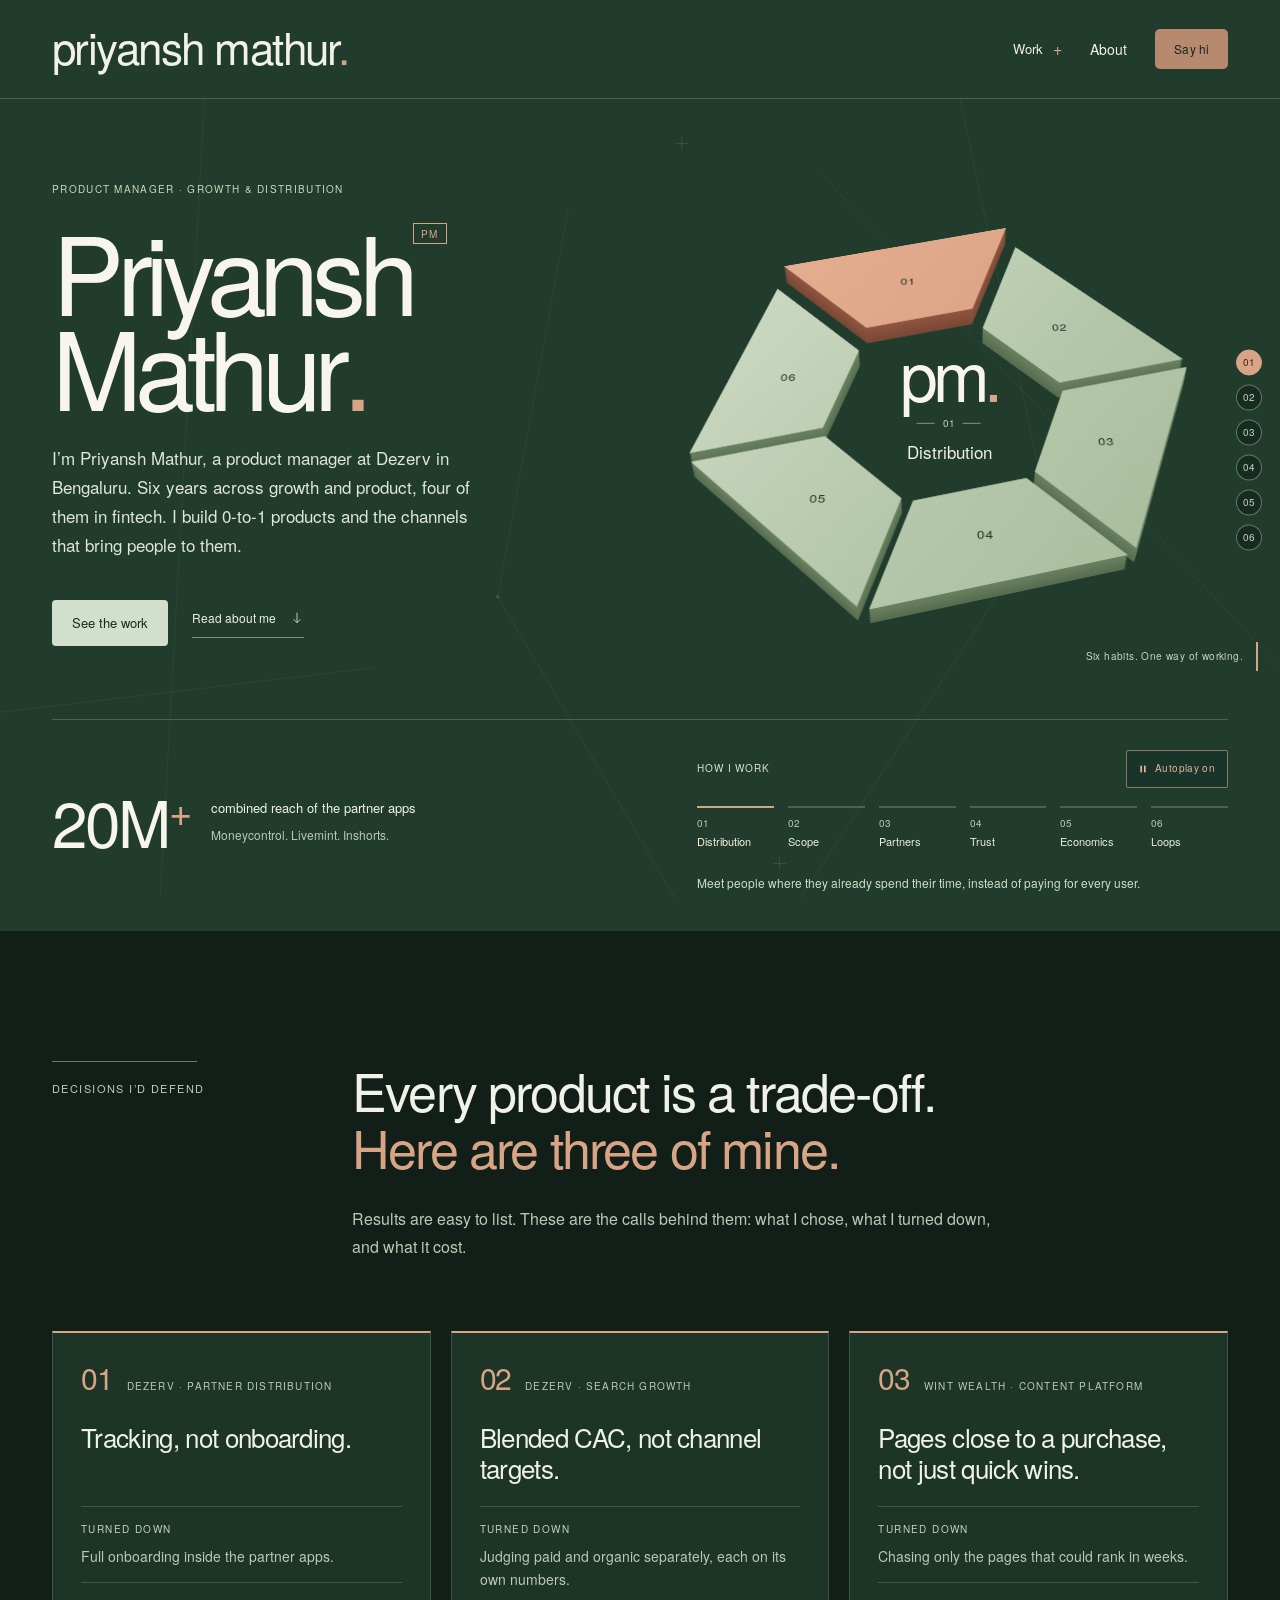
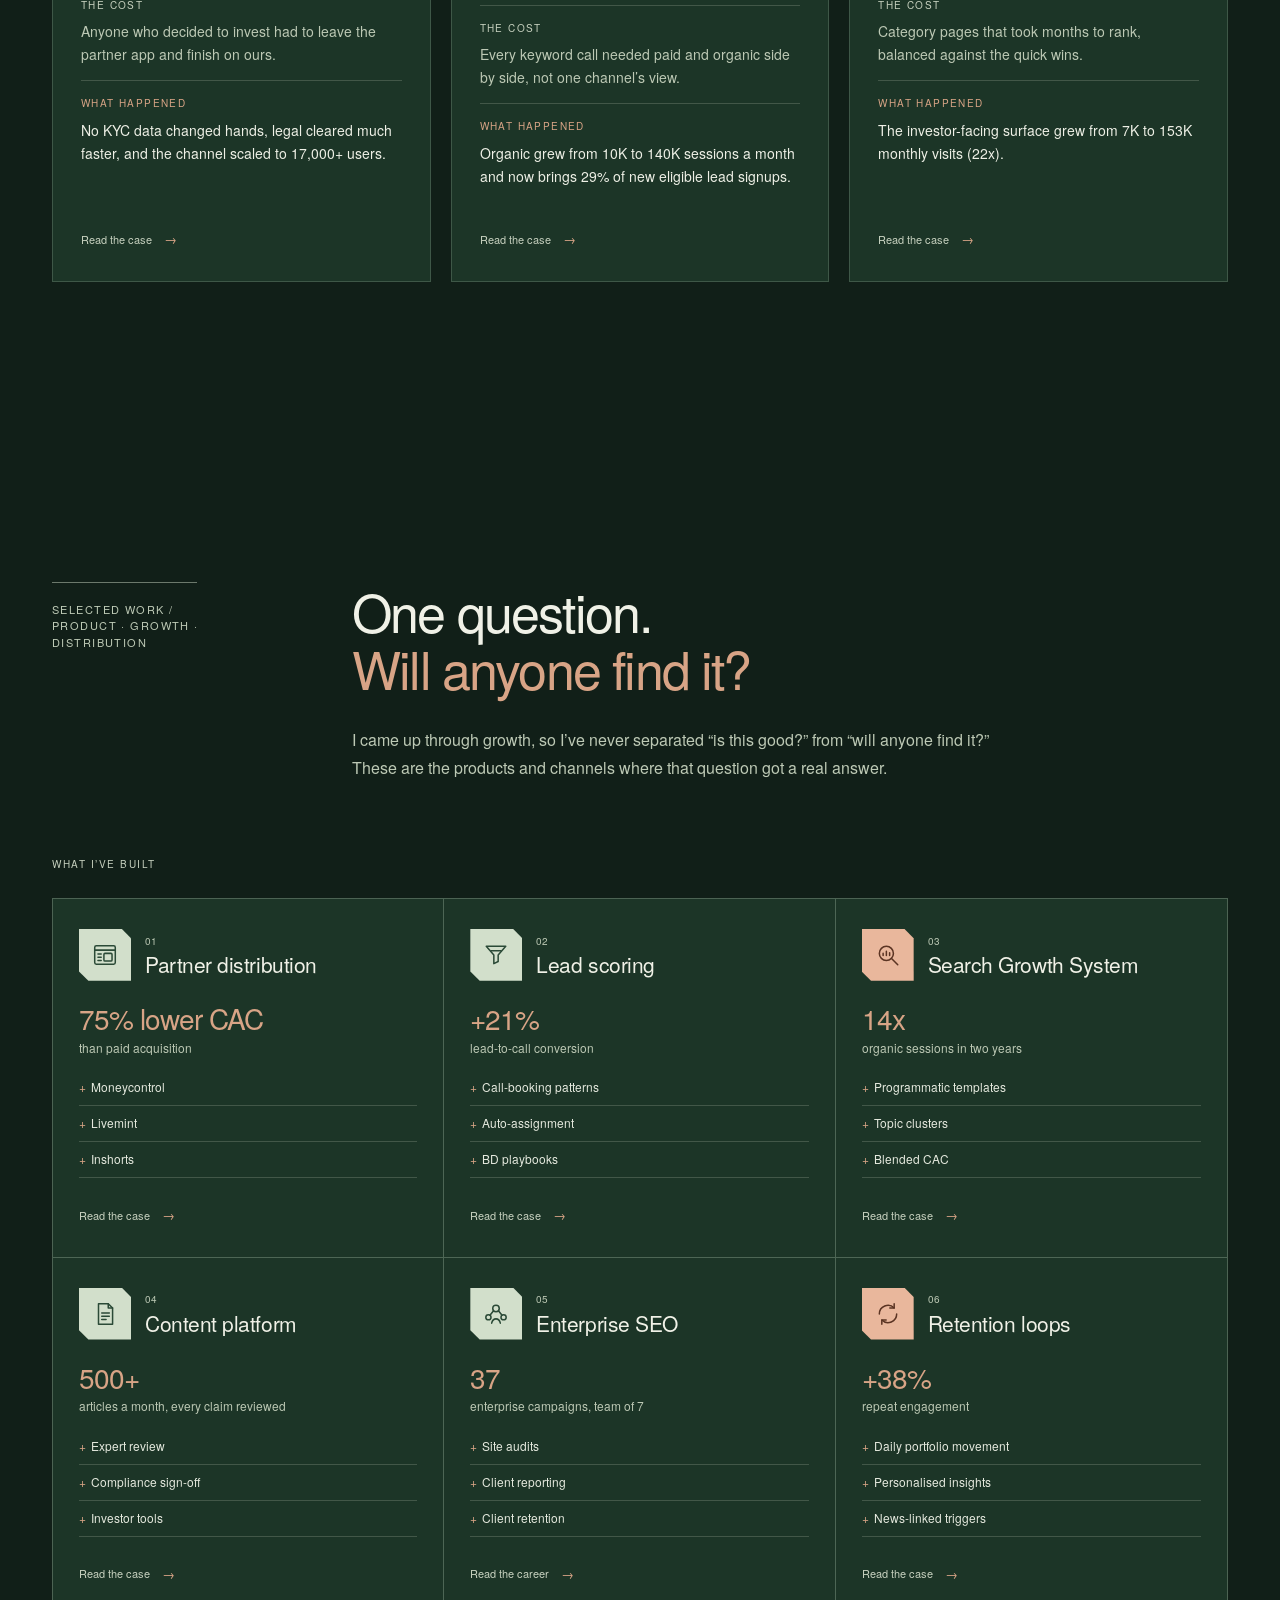
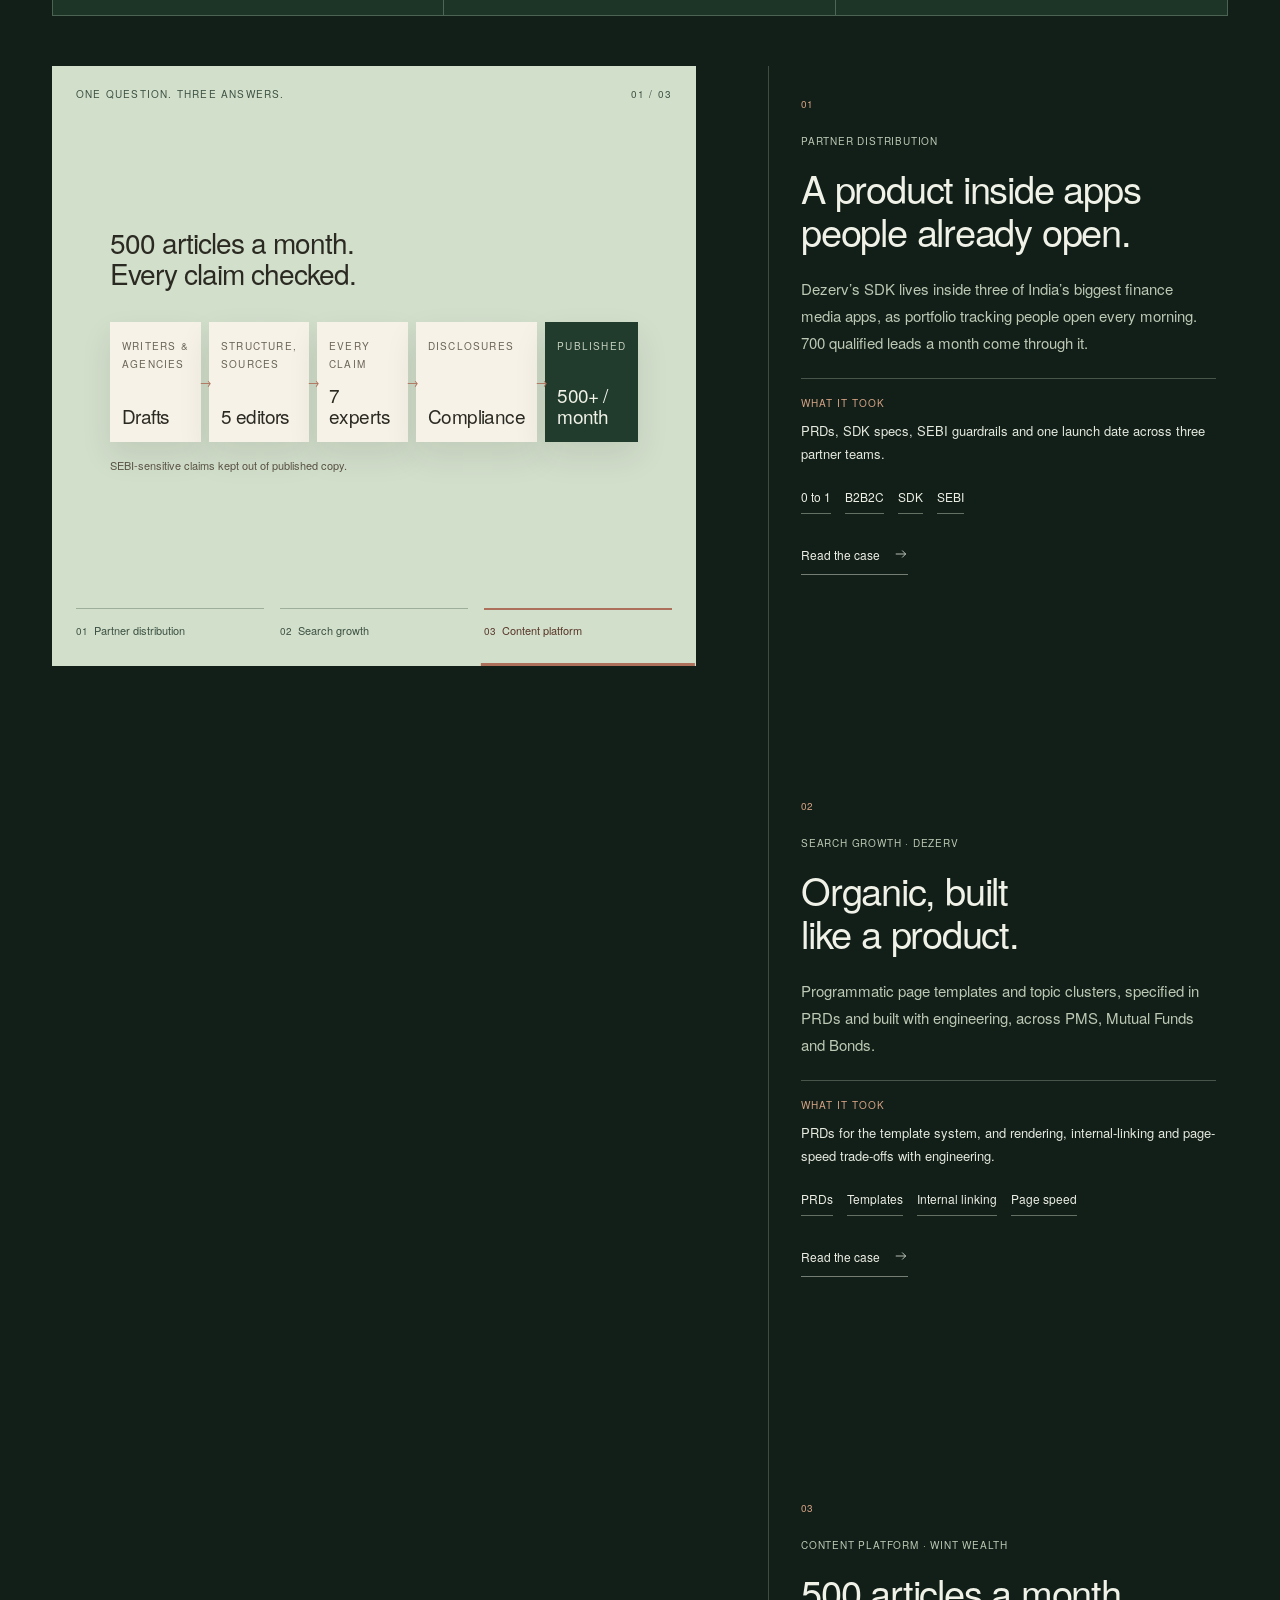
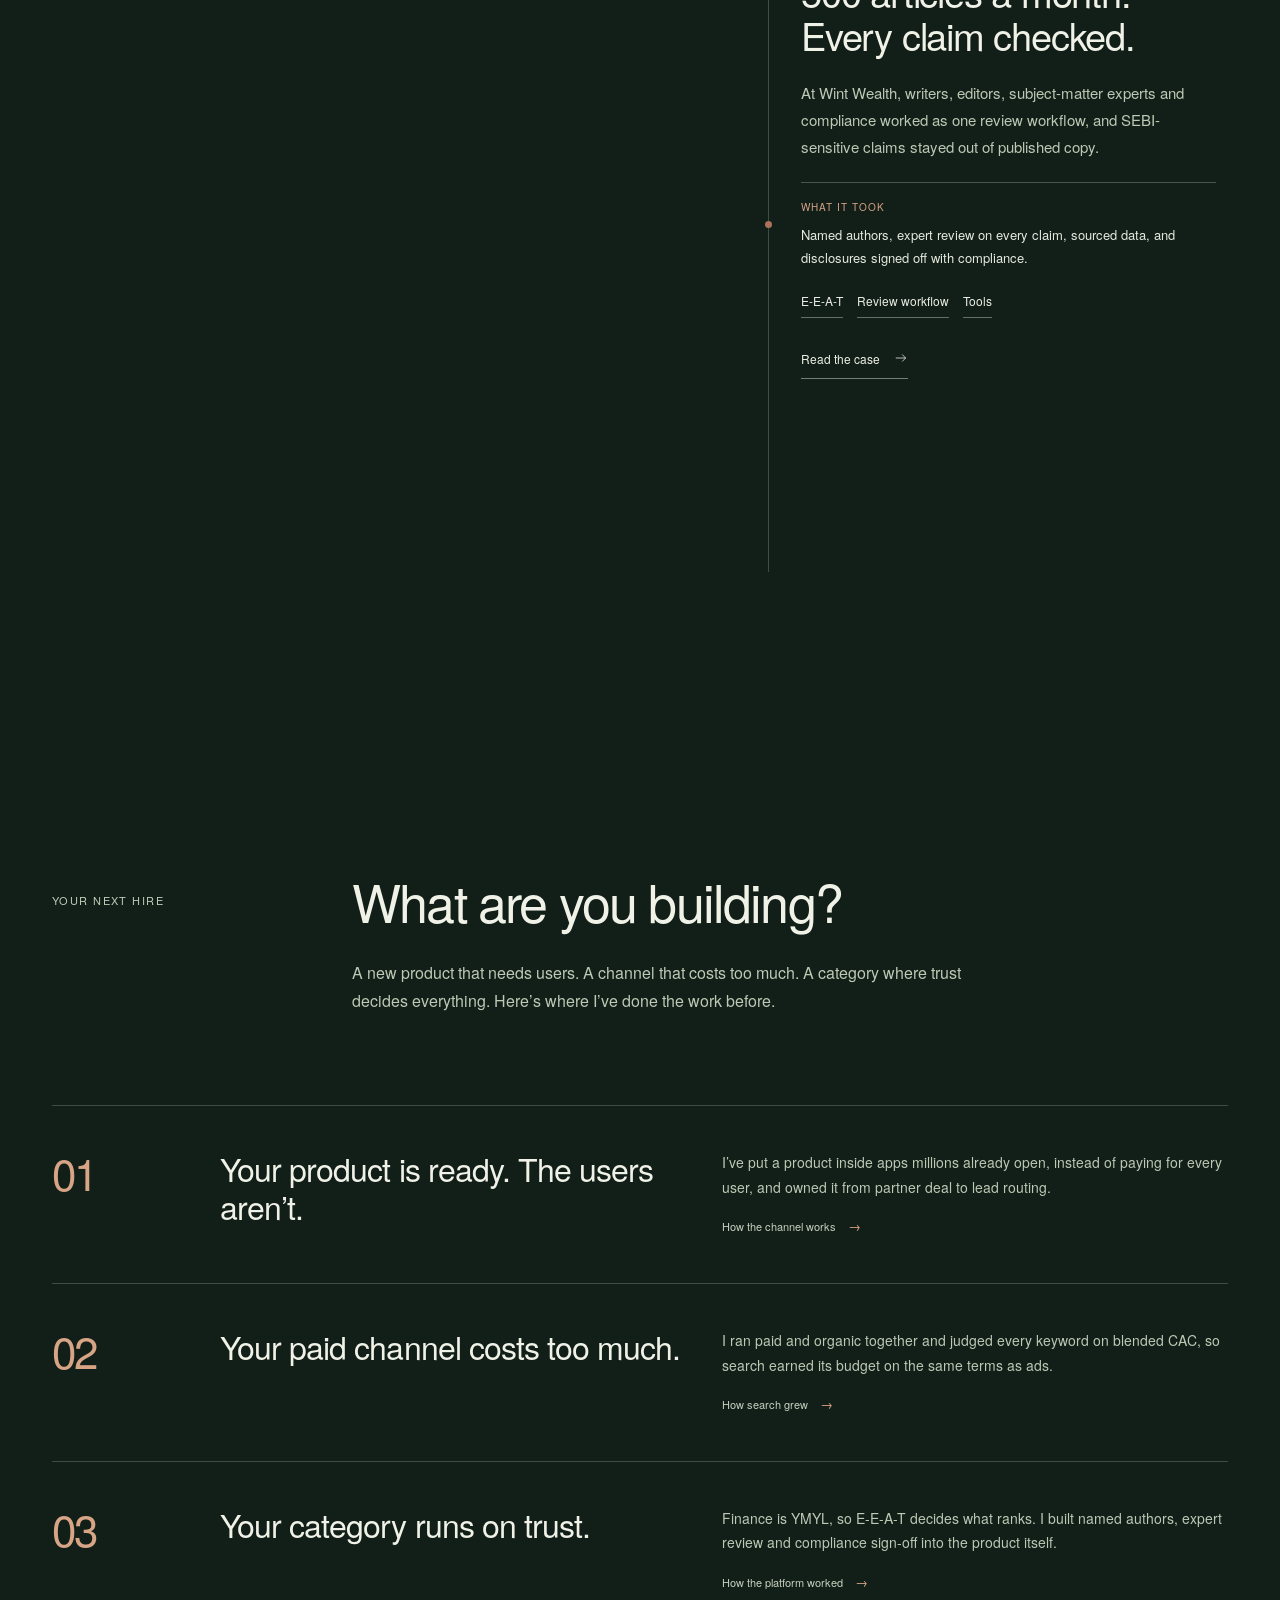
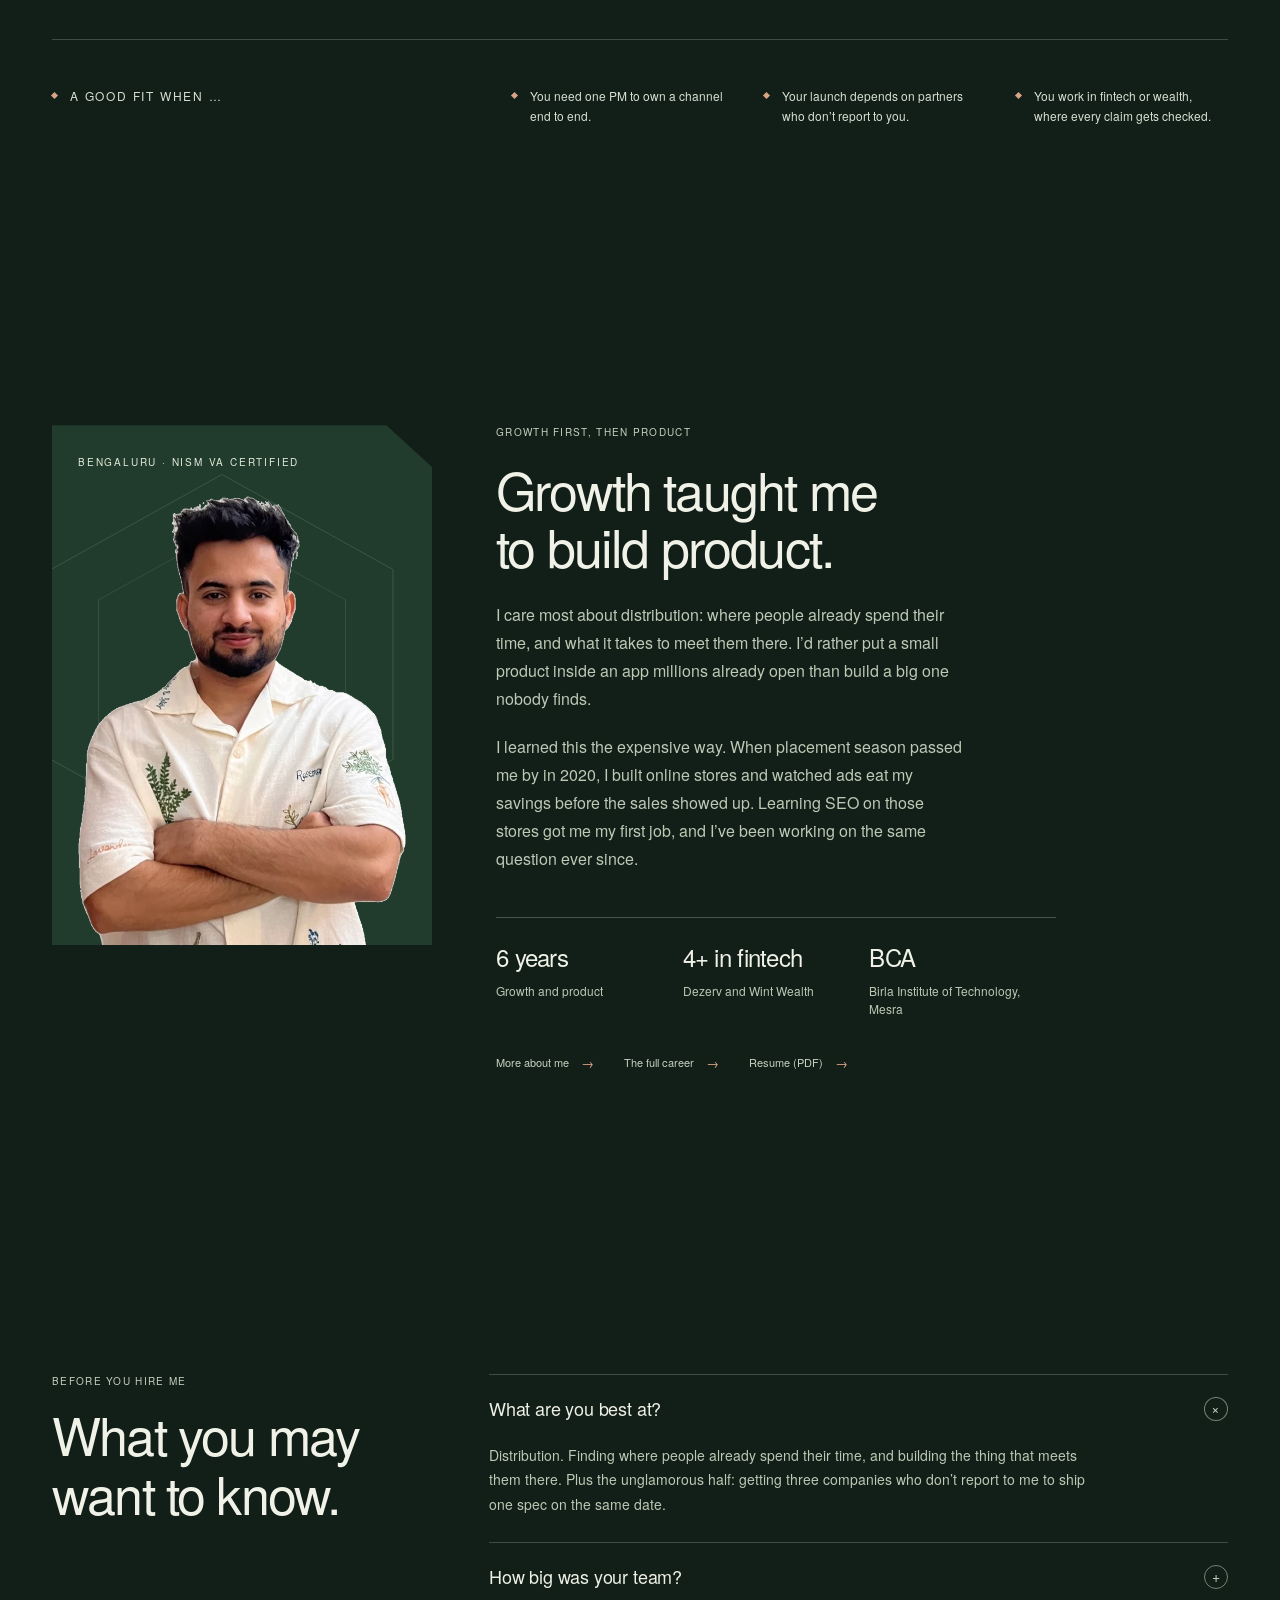
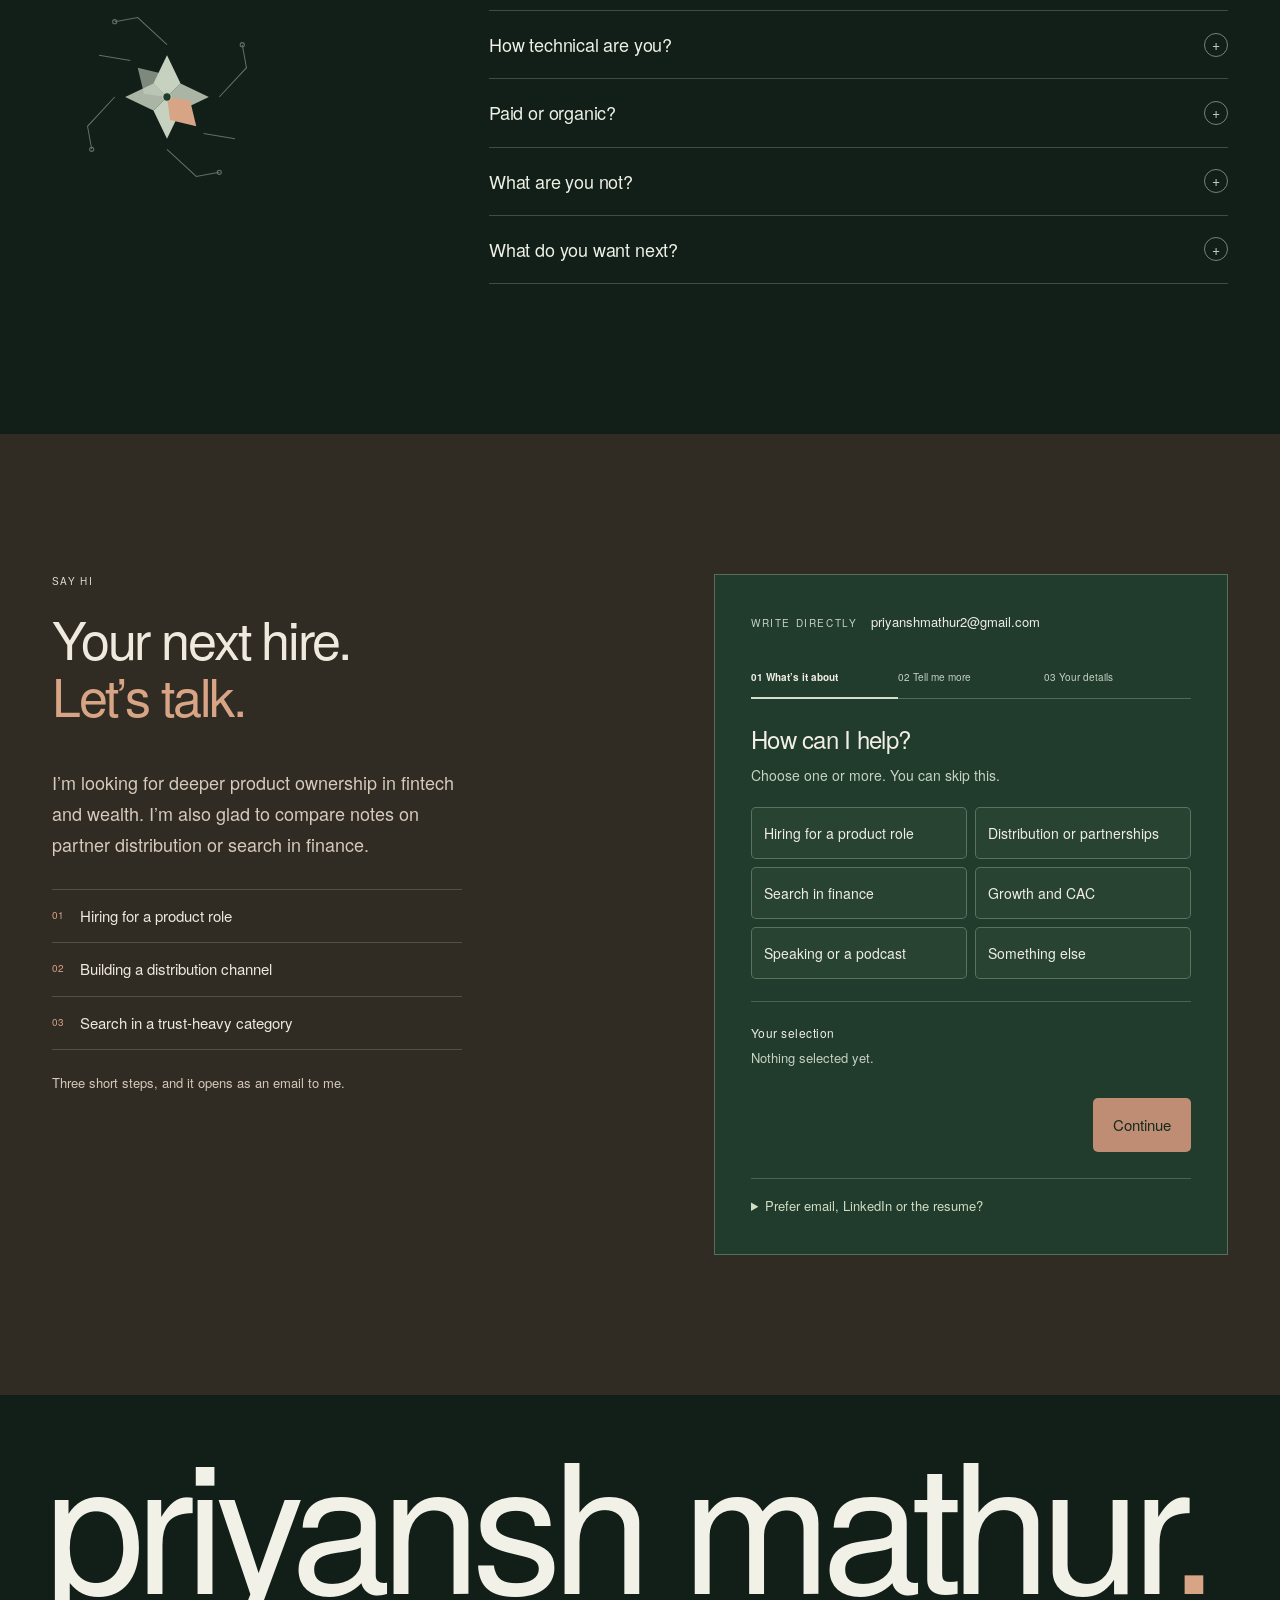
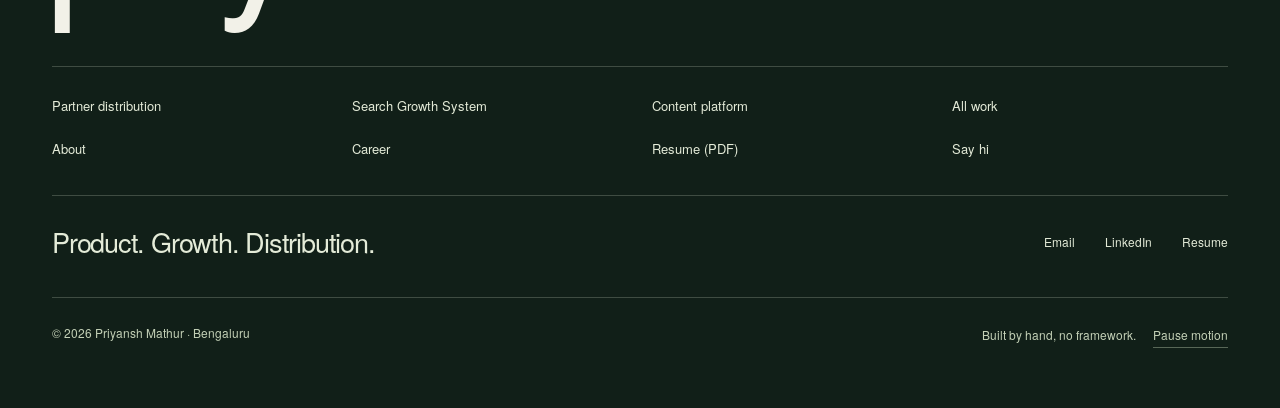
==== commit 360006ca: "Preview v5: multi-page portfolio Built output of priyanshmathur-v5 (commit fad7dc9): new homepage, w" ====
--- a/index.html
+++ b/index.html
@@ -1,701 +1,459 @@
 <!doctype html>
-<html lang="en">
+<html lang="en-GB">
 <head>
 <meta charset="utf-8">
-<meta name="viewport" content="width=device-width, initial-scale=1, viewport-fit=cover">
-<title>priyansh mathur · product manager, growth</title>
-<meta name="description" content="Priyansh Mathur, PM at Dezerv. Built the embedded SDK inside Moneycontrol, Livemint and Inshorts: 17,000+ users, ₹7,000 Cr tracked, 75% lower CAC.">
+<meta name="viewport" content="width=device-width, initial-scale=1">
+<title>Priyansh Mathur · Product manager, growth & distribution</title>
+<meta name="description" content="Priyansh Mathur is a product manager at Dezerv in Bengaluru. Six years across growth and product, four in fintech: 0-to-1 products and the channels that bring people to them.">
 <link rel="canonical" href="https://priyanshmathur.com/">
-<meta name="theme-color" content="#fdfdfc" media="(prefers-color-scheme: light)">
-<meta name="theme-color" content="#0b0b0a" media="(prefers-color-scheme: dark)">
-<meta property="og:type" content="profile">
+<meta property="og:type" content="website">
+<meta property="og:title" content="Priyansh Mathur · Product manager, growth & distribution">
+<meta property="og:description" content="Priyansh Mathur is a product manager at Dezerv in Bengaluru. Six years across growth and product, four in fintech: 0-to-1 products and the channels that bring people to them.">
 <meta property="og:url" content="https://priyanshmathur.com/">
-<meta property="og:title" content="priyansh mathur · product manager, growth">
-<meta property="og:description" content="Product manager who came up through growth. Six years, mostly fintech.">
-<meta property="og:image" content="https://priyanshmathur.com/assets/og.jpg">
-<meta property="og:image:width" content="1200">
-<meta property="og:image:height" content="630">
-<meta property="og:image:alt" content="Priyansh Mathur, product manager: career line and four headline numbers">
-<meta property="og:site_name" content="Priyansh Mathur">
-<meta property="og:locale" content="en_IN">
+<meta property="og:image" content="https://priyanshmathur.com/assets/img/og.jpg">
 <meta name="twitter:card" content="summary_large_image">
-<meta name="twitter:title" content="priyansh mathur · product manager, growth">
-<meta name="twitter:description" content="Product manager who came up through growth. Six years, mostly fintech.">
-<meta name="twitter:image" content="https://priyanshmathur.com/assets/og.jpg">
-<meta name="twitter:image:alt" content="Priyansh Mathur, product manager: career line and four headline numbers">
-<link rel="icon" href="data:image/svg+xml,%3Csvg xmlns='http://www.w3.org/2000/svg' viewBox='0 0 64 64'%3E%3Crect width='64' height='64' rx='16' fill='%230a0a0a'/%3E%3Ctext x='20' y='44' font-family='Georgia,serif' font-style='italic' font-size='38' fill='%23fdfdfc'%3Ep.%3C/text%3E%3C/svg%3E">
-<script type="application/ld+json">
-{"@context":"https://schema.org","@type":"Person","name":"Priyansh Mathur","description":"Product manager in Bengaluru who came up through growth. Built Dezerv's embedded SDK inside Moneycontrol, Livemint and Inshorts.","url":"https://priyanshmathur.com/","image":"https://priyanshmathur.com/assets/priyansh.webp","jobTitle":"Product Manager, Growth & Acquisition","worksFor":{"@type":"Organization","name":"Dezerv","url":"https://dezerv.in"},"alumniOf":{"@type":"CollegeOrUniversity","name":"Birla Institute of Technology, Mesra"},"address":{"@type":"PostalAddress","addressLocality":"Bengaluru","addressCountry":"IN"},"email":"mailto:priyanshmathur2@gmail.com","sameAs":["https://www.linkedin.com/in/priyansh-mathur/"],"knowsAbout":["Product management","Growth","Fintech","SEO","B2B2C SDK integrations","SEBI compliance"]}
-</script>
-<link rel="preconnect" href="https://fonts.googleapis.com">
-<link rel="preconnect" href="https://fonts.gstatic.com" crossorigin>
-<link href="https://fonts.googleapis.com/css2?family=Geist:wght@400;500;600&family=Geist+Mono:wght@400;500&family=Instrument+Serif:ital@0;1&family=Kalam&display=swap" rel="stylesheet">
-<style>
-:root{
-  interpolate-size:allow-keywords;
-  --bg:#fdfdfc; --fg:#0a0a0a; --fg-2:#404040; --muted:#6e6e6a; --line:#e9e9e7; --line-2:#d4d4d0;
-  --card:#ffffff; --hover:#f5f5f3; --live:#16a34a; --tint:#0a0a0a0d;
-  --sans:"Geist",ui-sans-serif,system-ui,-apple-system,"Segoe UI",sans-serif;
-  --mono:"Geist Mono",ui-monospace,SFMono-Regular,Menlo,monospace;
-  --serif:"Instrument Serif",Georgia,serif; --hand:"Kalam","Segoe Print",cursive;
-  --ease:cubic-bezier(.16,1,.3,1);
-  --spring:linear(0,.047,.165,.321,.49,.654,.799,.918,1.008,1.071,1.108,1.124,1.125,1.114,1.096,1.075,1.054,1.035,1.018,1.004,.995,.988,.985,.984,.985,.987,.989,.992,.994,.997,.999,1,1.001,1.002,1.002,1.002,1.002,1.001,1.001,1);
-  --col:720px; --pad:24px; color-scheme:light;
-}
-:root[data-theme=dark]{--bg:#0b0b0a;--fg:#ededeb;--fg-2:#c4c4c0;--muted:#94948f;--line:#1f1f1d;--line-2:#34342f;--card:#121211;--hover:#191917;--live:#4ade80;--tint:#ffffff10;color-scheme:dark}
-@media (prefers-color-scheme:dark){:root:not([data-theme=light]){--bg:#0b0b0a;--fg:#ededeb;--fg-2:#c4c4c0;--muted:#94948f;--line:#1f1f1d;--line-2:#34342f;--card:#121211;--hover:#191917;--live:#4ade80;--tint:#ffffff10;color-scheme:dark}}
-*{box-sizing:border-box;margin:0;padding:0}
-html{scroll-behavior:smooth;scroll-padding-top:64px}
-body{background:var(--bg);color:var(--fg);font:400 15.5px/1.75 var(--sans);-webkit-font-smoothing:antialiased;overflow-x:hidden}
-a{color:inherit;text-decoration:none}
-button{font:inherit;color:inherit;background:none;border:0;cursor:pointer;text-align:inherit}
-img{max-width:100%;display:block}
-p,li{text-wrap:pretty} h1,h2,h3{text-wrap:balance;font-weight:400}
-::selection{background:var(--tint)}
-:focus-visible{outline:1.5px solid var(--fg);outline-offset:3px;border-radius:4px}
-.skip{position:absolute;left:12px;top:-60px;z-index:100;background:var(--fg);color:var(--bg);padding:8px 14px;border-radius:8px;font-size:14px}
-.skip:focus{top:10px}
-.sr-only{position:absolute;width:1px;height:1px;overflow:hidden;clip:rect(0 0 0 0);white-space:nowrap}
-.nw{white-space:nowrap}
-.mono{font-family:var(--mono);font-size:12.5px;color:var(--muted);letter-spacing:.01em}
-.u{border-bottom:1px solid var(--line-2);transition:border-color .2s,color .2s}
-.u:hover{border-color:var(--fg);color:var(--fg)}
-.more{display:inline-flex;align-items:center;gap:6px;margin-top:16px}
-.more:hover{color:var(--fg)}
-.more svg{transition:transform .3s var(--ease)}
-.more:hover svg{transform:translateX(3px)}
-
-/* subtle paper grain */
-body::before{content:"";position:fixed;inset:0;z-index:90;pointer-events:none;opacity:.028;
-  background-image:url("data:image/svg+xml,%3Csvg viewBox='0 0 200 200' xmlns='http://www.w3.org/2000/svg'%3E%3Cfilter id='n'%3E%3CfeTurbulence type='fractalNoise' baseFrequency='.9' numOctaves='3' stitchTiles='stitch'/%3E%3C/filter%3E%3Crect width='100%25' height='100%25' filter='url(%23n)'/%3E%3C/svg%3E");background-size:200px}
-
-/* the column, its dotted rails, and full-bleed dotted rules */
-.page{position:relative;max-width:calc(var(--col) + 2px);margin:0 auto;border-inline:1px dotted var(--line-2);min-height:100vh}
-.rule{position:relative}
-.rule::before,.rule::after{content:"";position:absolute;left:50%;width:100vw;transform:translateX(-50%);border-top:1px dotted var(--line-2);pointer-events:none}
-.rule::before{top:0}.rule::after{bottom:0}
-.rule.top-only::after{display:none}
-.rule.bottom-only::before{display:none}
-.dots{height:32px;background:radial-gradient(circle,var(--line-2) .9px,transparent 1.2px) 0 0/8px 8px;opacity:.9}
-.sec{padding:28px var(--pad) 36px}
-.shead{display:flex;justify-content:space-between;align-items:baseline;padding:18px var(--pad) 14px}
-h2{font:400 32px/1.1 var(--serif);letter-spacing:-.01em}
-
-/* reveals */
-.js .reveal{opacity:0;filter:blur(10px);transform:translateY(14px) scale(.985)}
-.reveal{transition:opacity .8s var(--ease),filter .9s var(--ease),transform 1s var(--ease);transition-delay:calc(var(--i,0) * 70ms)}
-.js .reveal.in{opacity:1;filter:none;transform:none}
-.split .w,.split .ch{display:inline-block;white-space:pre}
-.js .split .w,.js .split .ch{opacity:0;filter:blur(12px);transform:translateY(.28em);transition:opacity .7s var(--ease),filter .8s var(--ease),transform .9s var(--ease);transition-delay:calc(var(--k) * var(--st,34ms))}
-.js .split.in .w,.js .split.in .ch{opacity:1;filter:none;transform:none}
-.slot{display:inline-grid;height:1lh;overflow:hidden;vertical-align:top}
-.slot>span{grid-area:1/1}
-
-/* top bar */
-.top{position:sticky;top:0;z-index:30;background:color-mix(in srgb,var(--bg) 82%,transparent);backdrop-filter:blur(10px);-webkit-backdrop-filter:blur(10px)}
-.top .bar{max-width:calc(var(--col) + 2px);margin:0 auto;display:flex;align-items:center;justify-content:space-between;height:56px;padding:0 var(--pad)}
-.mark{font:italic 400 26px/1 var(--serif)}
-.nav{display:flex;gap:20px;align-items:center;font-size:14px;color:var(--fg-2)}
-.nav a{position:relative}
-.nav a::after{content:"";position:absolute;left:0;right:0;bottom:-3px;height:1px;background:currentColor;transform:scaleX(0);transform-origin:right;transition:transform .35s var(--ease)}
-.nav a:hover{color:var(--fg)} .nav a:hover::after{transform:scaleX(1);transform-origin:left}
-.nav .sep{width:1px;height:16px;background:var(--line-2)}
-.theme{width:30px;height:30px;border-radius:8px;display:grid;place-items:center;color:var(--fg-2)}
-.theme:hover{background:var(--hover);color:var(--fg)}
-.theme .moon{display:none}
-:root[data-theme=dark] .theme .sun{display:none} :root[data-theme=dark] .theme .moon{display:block}
-@media (prefers-color-scheme:dark){:root:not([data-theme=light]) .theme .sun{display:none}:root:not([data-theme=light]) .theme .moon{display:block}}
-@media (max-width:600px){.nav a.opt,.nav .sep{display:none}.nav{gap:16px}}
-
-/* banner: my own photos */
-.banner{position:relative;height:250px;background:var(--hover);cursor:pointer;user-select:none;-webkit-user-select:none}
-.banner .frame{position:absolute;inset:0;overflow:hidden}
-.banner img{position:absolute;inset:0;width:100%;height:100%;object-fit:cover;opacity:0;transform:scale(1.04);transition:opacity 1s var(--ease),transform 6s linear}
-.banner img.on{opacity:1;transform:scale(1)}
-.banner .tagpill{position:absolute;right:12px;bottom:12px;padding:5px 9px;border-radius:7px;background:color-mix(in srgb,var(--bg) 82%,transparent);backdrop-filter:blur(6px);font:500 11.5px/1 var(--mono);color:var(--fg-2)}
-.margin-note{position:absolute;left:calc(100% + 22px);top:36px;width:150px;font:400 17px/1.25 var(--hand);color:var(--muted);transform:rotate(-4deg);pointer-events:none}
-.margin-note svg{display:block;margin-top:8px;width:46px;height:34px;stroke:var(--muted);fill:none;stroke-width:1.4;stroke-linecap:round}
-@media (max-width:1140px){.margin-note{display:none}}
-@media (max-width:520px){.banner{height:200px}}
-
-/* profile */
-.profile{padding:0 var(--pad) 26px}
-.idrow{display:grid;grid-template-columns:auto 1fr;gap:16px;align-items:end}
-.avatar{width:116px;height:116px;border-radius:24px;border:4px solid var(--bg);box-shadow:0 0 0 1px var(--line-2);background:var(--hover);margin-top:-58px;position:relative;z-index:2;overflow:hidden;transition:transform .55s var(--spring)}
-.avatar:hover{transform:rotate(-3deg) scale(1.03)}
-.avatar img,.who img{width:100%;height:100%;object-fit:cover;object-position:50% 6%;transform:scale(1.45);transform-origin:50% 0}
-.name h1{font:400 clamp(38px,7vw,46px)/1 var(--serif);letter-spacing:-.015em}
-.name p{margin-top:6px}
-@media (max-width:520px){.idrow{grid-template-columns:1fr;gap:12px}.avatar{width:96px;height:96px;margin-top:-48px}}
-.meta{display:grid;grid-template-columns:1fr 1fr;gap:10px 24px;margin-top:22px}
-.meta div{display:flex;align-items:center;gap:10px;font:400 13px/1.4 var(--mono);color:var(--fg-2);min-width:0}
-.meta svg{flex:none;width:15px;height:15px;stroke:var(--muted);fill:none;stroke-width:1.5}
-.live{width:7px;height:7px;border-radius:50%;background:var(--live);flex:none;margin-inline:4px;animation:pulse 2.4s 6}
-@keyframes pulse{50%{box-shadow:0 0 0 4px color-mix(in srgb,var(--live) 22%,transparent)}}
-.copy{overflow:hidden;text-overflow:ellipsis;white-space:nowrap;font:inherit}
-.copy:hover{color:var(--fg)}
-@media (max-width:560px){.meta{grid-template-columns:1fr}}
-.chips{display:flex;flex-wrap:wrap;gap:8px;margin-top:22px}
-.chip{display:inline-flex;align-items:center;gap:7px;height:34px;padding:0 14px;border:1px solid var(--line-2);border-radius:10px;font-size:13.5px;background:var(--card);transition:background .15s,border-color .15s}
-.chip svg{width:14px;height:14px;stroke:currentColor;fill:none;stroke-width:1.6}
-.chip:hover{background:var(--hover);border-color:var(--muted)}
-
-/* about */
-.about p{color:var(--fg-2);max-width:64ch}
-.about p+p{margin-top:16px}
-.about strong{color:var(--fg);font-weight:500}
-
-/* experience */
-.job{padding-top:4px}
-.job-head{display:grid;grid-template-columns:40px 1fr auto;gap:12px;align-items:center}
-.logo{width:40px;height:40px;border-radius:10px;overflow:hidden;display:grid;place-items:center;border:1px solid var(--line);background:#fff;flex:none}
-.logo img{width:100%;height:100%;object-fit:cover}
-.logo.pad img{width:68%;height:68%;object-fit:contain}
-.logo.dark{background:#000;border-color:#000}
-.logo.letter{font:italic 400 22px/1 var(--serif);color:var(--bg);background:var(--fg);border-color:var(--fg)}
-:root[data-theme=dark] .logo:not(.dark):not(.letter){background:#e8e8e4}
-@media (prefers-color-scheme:dark){:root:not([data-theme=light]) .logo:not(.dark):not(.letter){background:#e8e8e4}}
-.job-head h3{font:500 15.5px/1.3 var(--sans);display:flex;align-items:center;gap:8px}
-.job-head .role{font-size:14px;color:var(--muted);line-height:1.4}
-.when{text-align:right;font:400 12.5px/1.6 var(--mono);color:var(--muted);white-space:nowrap}
-.pill{display:inline-flex;align-items:center;gap:6px;height:21px;padding:0 8px;border-radius:999px;border:1px solid var(--line-2);font:400 11.5px/1 var(--mono);color:var(--fg-2)}
-.pill i{width:6px;height:6px;border-radius:50%;background:var(--live);animation:pulse 2s 6}
-@media (max-width:520px){.job-head{grid-template-columns:40px 1fr}.job-head .when{grid-column:2;text-align:left}.job-head .when br{display:none}}
-
-/* tl;dr: a chat reply */
-.tldr{margin-top:14px}
-.tldr summary{list-style:none;display:inline-flex;align-items:center;gap:7px;height:32px;padding:0 13px;border:1px solid var(--line-2);border-radius:999px;font-size:13.5px;cursor:pointer;color:var(--fg-2);transition:background .2s}
-.tldr summary::-webkit-details-marker{display:none}
-.tldr summary svg{width:14px;height:14px;stroke:currentColor;fill:none;stroke-width:1.6}
-.tldr summary:hover,.tldr[open] summary{background:var(--hover);color:var(--fg)}
-.chat{display:flex;gap:10px;margin-top:12px;align-items:flex-start}
-.who{width:30px;height:30px;border-radius:9px;overflow:hidden;background:var(--hover);flex:none}
-.chat .meta-line{font:400 12px/1 var(--mono);color:var(--muted);display:flex;align-items:center;gap:6px;margin-bottom:6px}
-.chat .meta-line i{width:6px;height:6px;border-radius:50%;background:var(--live)}
-.bubble{background:var(--card);border:1px solid var(--line);border-radius:4px 14px 14px 14px;padding:10px 14px;font-size:14.5px;line-height:1.55;color:var(--fg-2);max-width:520px}
-.tldr[open] .chat{animation:pop .5s var(--spring)}
-@keyframes pop{from{opacity:0;transform:translateY(6px) scale(.97)}}
-
-.job>p{margin-top:14px;color:var(--fg-2)}
-.inside{display:flex;flex-wrap:wrap;align-items:center;gap:6px 16px;margin-top:14px}
-.inside .tag{display:inline-flex;align-items:center;gap:7px;font-size:14px;color:var(--fg);border-bottom:1px solid var(--line-2);padding-bottom:1px}
-.inside .tag img{width:16px;height:16px;border-radius:4px}
-.dash{list-style:none;margin-top:14px;display:grid;gap:12px}
-.dash li{position:relative;padding-left:18px;color:var(--fg-2)}
-.dash li::before{content:"–";position:absolute;left:0;color:var(--muted)}
-.dash strong{color:var(--fg);font-weight:500}
-
-/* disclosure: the long version */
-.long{margin-top:14px}
-.long>summary{list-style:none;display:inline-flex;align-items:center;gap:6px;cursor:pointer;font:400 12.5px/1 var(--mono);color:var(--muted)}
-.long>summary::-webkit-details-marker{display:none}
-.long>summary:hover{color:var(--fg)}
-.chev{transition:transform .35s var(--ease)}
-details[open]>summary .chev{transform:rotate(180deg)}
-details::details-content{height:0;overflow:hidden;transition:height .45s var(--ease),content-visibility .45s allow-discrete}
-details[open]::details-content{height:auto}
-
-/* figures, drawn as quiet line art */
-.fig{margin-top:16px;border:1px solid var(--line);border-radius:14px;background:var(--card);padding:18px}
-.fig figcaption{display:flex;justify-content:space-between;gap:10px;flex-wrap:wrap;margin-bottom:14px}
-.flow{display:grid;justify-items:center}
-.partners{display:grid;grid-template-columns:repeat(3,1fr);gap:10px;width:100%}
-.partner{display:flex;align-items:center;gap:8px;border:1px solid var(--line);border-radius:10px;padding:8px 10px;background:var(--bg);font-size:13.5px;min-width:0}
-.partner img{width:22px;height:22px;border-radius:5px;flex:none}
-.partner span{overflow:hidden;text-overflow:ellipsis;white-space:nowrap}
-.merge{width:100%;height:28px;display:block}
-.merge path{fill:none;stroke:var(--line-2);stroke-width:1.2;stroke-dasharray:3 4}
-.node{width:100%;border:1px solid var(--line);border-radius:10px;padding:10px 14px;background:var(--bg);display:grid;grid-template-columns:1fr auto;gap:2px 14px;align-items:center}
-.node.key{border-color:var(--fg)}
-.node b{font-weight:500;font-size:14px}
-.node span{font-size:12.5px;color:var(--muted);grid-column:1;line-height:1.4}
-.node em{font:400 24px/1 var(--serif);font-style:normal;grid-row:1/3;grid-column:2;text-align:right;white-space:nowrap}
-.node em small{display:block;font:400 11px/1.4 var(--mono);color:var(--muted)}
-.pipe{width:1px;height:20px;border-left:1px dashed var(--line-2)}
-@media (max-width:520px){.partners{grid-template-columns:1fr}.merge{display:none}.node{grid-template-columns:1fr}.node em{grid-row:auto;grid-column:1;text-align:left;margin-top:6px}}
-.decision{display:grid;grid-template-columns:120px 1fr;gap:10px 16px;margin-top:16px;font-size:14.5px}
-.decision dt{font:400 12px/1.6 var(--mono);color:var(--muted);padding-top:2px}
-.decision dd{color:var(--fg-2)}
-@media (max-width:560px){.decision{grid-template-columns:1fr}.decision dd{margin-bottom:6px}}
-.bars{display:grid;gap:12px}
-.bar-row{display:grid;grid-template-columns:104px 1fr;gap:12px;align-items:center}
-.bar-row .lbl{font:400 12px/1 var(--mono);color:var(--muted);white-space:nowrap}
-.track{position:relative;height:26px;border-radius:6px;background:var(--hover);overflow:hidden}
-.fill{position:absolute;inset:0 auto 0 0;width:var(--w);border-radius:6px;background:var(--line-2);transform-origin:left;transition:transform 1.4s var(--ease);transition-delay:calc(var(--i,0) * 120ms)}
-.fill.after{background:var(--fg)}
-.js details:not([open]) .fill{transform:scaleX(0)}
-.track b{position:absolute;left:8px;top:50%;transform:translateY(-50%);font:500 12px/1 var(--mono);color:var(--fg)}
-.track b.out{left:auto;right:8px;color:var(--bg)}
-.steps{display:grid;grid-template-columns:auto 14px auto 14px auto 14px auto 14px auto;align-items:center;justify-content:space-between;gap:4px}
-.step{border:1px solid var(--line);border-radius:9px;padding:6px 9px;background:var(--bg);font-size:12.5px;line-height:1.3}
-.step small{display:block;font:400 11px/1.3 var(--mono);color:var(--muted)}
-.step.end{border-color:var(--fg)}
-.arrow{color:var(--muted);font-family:var(--mono);font-size:13px;text-align:center}
-@media (max-width:640px){.steps{grid-template-columns:1fr}.arrow{transform:rotate(90deg);line-height:1}}
-.camp{display:grid;grid-template-columns:repeat(37,1fr);gap:3px}
-.camp i{aspect-ratio:1;border-radius:3px;background:var(--fg);opacity:.85;transition:transform .5s var(--spring),opacity .5s;transition-delay:calc(var(--k) * 24ms)}
-.js details:not([open]) .camp i{transform:scale(0);opacity:0}
-@media (max-width:640px){.camp{grid-template-columns:repeat(19,1fr)}}
-.shot{display:block;border:1px solid var(--line);border-radius:12px;overflow:hidden;background:#fff}
-.shot img{width:100%;height:auto}
-:root[data-theme=dark] .shot img{filter:brightness(.85)}
-@media (prefers-color-scheme:dark){:root:not([data-theme=light]) .shot img{filter:brightness(.85)}}
-
-/* case-study cards */
-.cases{display:grid;grid-template-columns:1fr 1fr;gap:12px;margin-top:20px}
-.case{position:relative;isolation:isolate;border:1px solid var(--line);border-radius:14px;background:var(--card);padding:14px 16px 16px;display:flex;flex-direction:column;gap:6px;transition:border-color .2s}
-.case:hover{border-color:var(--line-2)}
-.case .top-row{display:flex;justify-content:space-between;width:100%;color:var(--muted)}
-.case b{font-weight:500;font-size:15px}
-.case p{font-size:14px;color:var(--muted);line-height:1.5}
-.case::before{content:"";position:absolute;inset:-1px;border-radius:inherit;padding:1px;pointer-events:none;background:radial-gradient(240px circle at var(--mx,-999px) var(--my,-999px),color-mix(in srgb,var(--fg) 40%,transparent),transparent 70%);-webkit-mask:linear-gradient(#000 0 0) content-box,linear-gradient(#000 0 0);-webkit-mask-composite:xor;mask:linear-gradient(#000 0 0) content-box exclude,linear-gradient(#000 0 0);opacity:0;transition:opacity .4s var(--ease)}
-.case:hover::before{opacity:1}
-@media (max-width:560px){.cases{grid-template-columns:1fr}}
-
-/* the older roles, collapsed */
-.rows{margin-top:26px;border-top:1px solid var(--line)}
-.row{border-bottom:1px solid var(--line)}
-.row>summary{list-style:none;cursor:pointer;display:grid;grid-template-columns:40px 1fr auto 16px;gap:12px;align-items:center;padding:14px 0}
-.row>summary::-webkit-details-marker{display:none}
-.row>summary b{display:block;font-weight:500;font-size:15px;line-height:1.3}
-.row>summary span.r{font-size:14px;color:var(--muted)}
-.row>summary .chev{color:var(--muted)}
-.row>summary:hover .chev{color:var(--fg)}
-.row .inner{padding:0 0 20px 52px}
-.row .inner .dash{margin-top:0}
-@media (max-width:520px){.row>summary{grid-template-columns:40px 1fr 16px}.row>summary .when{grid-column:2;grid-row:2;text-align:left;margin-top:-8px}.row>summary .chev{grid-column:3;grid-row:1}.row .inner{padding-left:0}}
-
-/* before you hire me */
-.ask .answer{position:relative;font:400 clamp(24px,4.4vw,30px)/1.25 var(--serif);letter-spacing:-.005em;min-height:3.75em}
-.ask .answer::before{content:"\201C";position:absolute;left:-30px;top:-8px;font:400 52px/1 var(--serif);color:var(--line-2)}
-@media (max-width:820px){.ask .answer::before{display:none}}
-.ask .answer.swap{animation:swap .55s var(--ease)}
-@keyframes swap{from{opacity:0;filter:blur(6px);transform:translateY(6px)}}
-.ask .byline{display:flex;align-items:center;gap:10px;margin-top:16px;font-size:14px}
-.ask .byline .who{width:24px;height:24px;border-radius:7px}
-.qs{display:flex;flex-wrap:wrap;gap:8px;margin-top:22px}
-.q{min-height:32px;padding:4px 13px;border-radius:999px;border:1px dashed var(--line-2);font-size:13.5px;color:var(--fg-2);transition:background .2s,border-color .2s,color .2s}
-.q:hover{border-style:solid;color:var(--fg)}
-.q[aria-pressed=true]{background:var(--fg);border:1px solid var(--fg);color:var(--bg)}
-.pager{display:flex;gap:6px;align-items:center}
-.pager i{width:6px;height:6px;border-radius:999px;background:var(--line-2);transition:width .35s var(--ease),background .35s}
-.pager i.on{width:18px;background:var(--fg)}
-
-/* say hi */
-.hi p{color:var(--fg-2)}
-.bigmail{display:flex;align-items:center;gap:12px;margin-top:16px}
-.bigmail a{min-width:0;font:400 clamp(24px,6vw,38px)/1.15 var(--serif);border-bottom:1px solid var(--line-2);overflow-wrap:anywhere;transition:border-color .2s}
-.bigmail a:hover{border-color:var(--fg)}
-.iconbtn{flex:none;width:34px;height:34px;border:1px solid var(--line-2);border-radius:10px;display:grid;place-items:center;background:var(--card)}
-.iconbtn:hover{background:var(--hover)}
-.iconbtn svg{width:14px;height:14px;stroke:currentColor;fill:none;stroke-width:1.7}
-
-/* sign-off + footer */
-.signoff{display:flex;justify-content:space-between;align-items:baseline;gap:12px;flex-wrap:wrap;padding:22px var(--pad)}
-.signoff em{font:italic 400 clamp(22px,4vw,28px)/1.2 var(--serif)}
-.signoff a{font-size:14px;color:var(--fg-2)}
-.signoff a:hover{color:var(--fg)}
-footer{padding:18px var(--pad) 30px;display:flex;justify-content:space-between;gap:12px;flex-wrap:wrap}
-
-/* toast */
-.toast{position:fixed;left:50%;top:12px;transform:translate(-50%,calc(-100% - 24px));opacity:0;visibility:hidden;background:var(--fg);color:var(--bg);font:400 13px/1 var(--mono);padding:10px 14px;border-radius:999px;z-index:96;transition:transform .5s var(--spring),opacity .2s,visibility 0s .5s}
-.toast.on{transform:translate(-50%,0);opacity:1;visibility:visible;transition-delay:0s}
-@media (max-width:600px){.toast{top:auto;bottom:20px;transform:translate(-50%,calc(100% + 24px))}.toast.on{transform:translate(-50%,0)}}
-
-@media (prefers-reduced-motion:reduce){
-  *,*::before,*::after{animation:none!important;transition:none!important;scroll-behavior:auto!important}
-  .js .reveal,.js .split .w,.js .split .ch{opacity:1;filter:none;transform:none}
-  .js details .fill,.js details .camp i{transform:none!important;opacity:.85}
-  .banner img.on{transform:none}
-}
-@media print{body::before,.top,.theme,.toast,.margin-note,.qs,.pager{display:none}.js .reveal,.js .split .ch,.js .split .w{opacity:1;filter:none;transform:none}details::details-content{height:auto}.fill{transform:none!important}}
-</style>
+<meta name="theme-color" content="#213c2c">
+<link rel="icon" href="data:image/svg+xml,%3Csvg xmlns='http://www.w3.org/2000/svg' viewBox='0 0 32 32'%3E%3Crect width='32' height='32' rx='6' fill='%23213c2c'/%3E%3Ctext x='3' y='22' font-family='Helvetica,Arial' font-size='17' letter-spacing='-1.4' fill='%23f0f1e7'%3Epm%3C/text%3E%3Crect x='25' y='19' width='3' height='3' fill='%23d8a486'/%3E%3C/svg%3E">
+<link rel="preload" href="/assets/fonts/heros-regular.woff2" as="font" type="font/woff2" crossorigin>
+<link rel="stylesheet" href="/assets/css/site.css">
+<script>document.documentElement.classList.add('js');</script>
+<script type="module" src="/assets/js/site.js"></script>
 </head>
 <body>
-<script>document.documentElement.classList.add('js');setTimeout(function(){if(!window.__pm)document.documentElement.classList.remove('js')},2500);try{var t=localStorage.getItem('pm-theme');if(t)document.documentElement.dataset.theme=t}catch(e){}</script>
-<a class="skip" href="#main">skip to content</a>
-
-<header class="top rule bottom-only">
-  <div class="bar">
-    <a class="mark" href="#top" aria-label="Priyansh Mathur, home">p.</a>
-    <nav class="nav" aria-label="Sections">
-      <a href="#about">about</a>
-      <a href="#work">work</a>
-      <a class="opt" href="#ask">before you hire me</a>
-      <a class="opt" href="#hi">say hi</a>
-      <span class="sep" aria-hidden="true"></span>
-      <button class="theme" id="theme" aria-label="Dark theme" aria-pressed="false">
-        <svg class="sun" width="15" height="15" viewBox="0 0 24 24" fill="none" stroke="currentColor" stroke-width="1.6" aria-hidden="true"><circle cx="12" cy="12" r="4.5"/><path d="M12 2v2M12 20v2M4.9 4.9l1.4 1.4M17.7 17.7l1.4 1.4M2 12h2M20 12h2M4.9 19.1l1.4-1.4M17.7 6.3l1.4-1.4"/></svg>
-        <svg class="moon" width="15" height="15" viewBox="0 0 24 24" fill="none" stroke="currentColor" stroke-width="1.6" aria-hidden="true"><path d="M20 14.5A8 8 0 1 1 9.5 4a6.5 6.5 0 0 0 10.5 10.5z"/></svg>
-      </button>
+<a class="skip" href="#main">Skip to content</a>
+<header class="header">
+  <div class="wrap header__bar">
+    <a class="logo" href="/" aria-label="Priyansh Mathur, home">priyansh mathur<span>.</span></a>
+    <nav class="nav" aria-label="Main">
+      <details class="mega">
+        <summary>Work <span class="plus" aria-hidden="true">+</span></summary>
+        <div class="mega__panel">
+          <a href="/work/embedded-sdk/"><span class="n">01</span><span class="t">Partner distribution</span><span class="d">Embedded SDK inside Moneycontrol, Livemint and Inshorts</span></a>
+          <a href="/work/search-growth/"><span class="n">02</span><span class="t">Search Growth System</span><span class="d">Dezerv organic, 10K to 140K sessions a month</span></a>
+          <a href="/work/content-platform/"><span class="n">03</span><span class="t">Content platform</span><span class="d">Wint Wealth, 500+ articles a month</span></a>
+          <a href="/work/"><span class="n">&rarr;</span><span class="t">All work</span><span class="d">Every case and the toolkit behind them</span></a>
+        </div>
+      </details>
+      <a href="/about/">About</a>
+      <a class="btn btn--copper" href="/contact/">Say hi</a>
     </nav>
-  </div>
+    <button class="menu-toggle" type="button" aria-expanded="false" aria-controls="mobile-nav">Menu <span class="plus" aria-hidden="true">+</span></button>
+  </div>
+  <span class="progress" aria-hidden="true"></span>
 </header>
-
-<main id="main" class="page">
-  <div id="top" class="banner rule" role="group" aria-roledescription="photo carousel" aria-label="Photos from my trips. Click, or press the right arrow, for the next one." tabindex="0">
-    <div class="frame">
-      <img class="on" src="assets/trip-mountains.webp" alt="Me in the snow, next to a string of prayer flags" width="720" height="900" fetchpriority="high" style="object-position:50% 42%">
-      <img src="assets/trip-coast.webp" alt="Me standing on a rock above the sea, palm trees behind" width="720" height="900" loading="lazy" style="object-position:50% 48%">
-      <img src="assets/trip-hills.webp" alt="Me with two friends in the hills" width="720" height="900" loading="lazy" style="object-position:50% 55%">
-    </div>
-    <span class="tagpill" id="tagpill" aria-live="off">01 / 03 · the mountains</span>
-    <span class="margin-note" aria-hidden="true">i don't paint. i go places.<br>go on, click through.<svg viewBox="0 0 46 34"><path d="M44 4C30 6 14 14 4 30M4 30l1-10M4 30l10-3"/></svg></span>
-  </div>
-
-  <section class="profile">
-    <div class="idrow">
-      <div class="avatar"><img src="assets/priyansh-300.webp" alt="Portrait of Priyansh Mathur" width="300" height="411"></div>
-      <div class="name"><h1 class="split" data-split="chars">priyansh mathur</h1><p class="mono reveal" style="--i:3">product manager who came up through growth</p></div>
-    </div>
-    <div class="meta reveal" style="--i:4">
-      <div><svg viewBox="0 0 24 24" aria-hidden="true"><rect x="3" y="7" width="18" height="13" rx="2"/><path d="M8 7V5a2 2 0 0 1 2-2h4a2 2 0 0 1 2 2v2"/></svg>pm, growth at dezerv</div>
-      <div><i class="live" aria-hidden="true"></i><span><span id="clock" aria-hidden="true"></span><span class="sr-only" id="clock-sr"></span></span></div>
-      <div><svg viewBox="0 0 24 24" aria-hidden="true"><path d="M12 21s-7-6.2-7-11.5A7 7 0 0 1 19 9.5C19 14.8 12 21 12 21z"/><circle cx="12" cy="9.5" r="2.5"/></svg>bengaluru, india</div>
-      <div><svg viewBox="0 0 24 24" aria-hidden="true"><rect x="3" y="5" width="18" height="14" rx="2"/><path d="m3 7 9 6 9-6"/></svg><button class="copy" data-copy="priyanshmathur2@gmail.com" aria-label="Copy email address priyanshmathur2@gmail.com">priyanshmathur2@gmail.com</button></div>
-    </div>
-    <div class="chips reveal" style="--i:5">
-      <a class="chip" data-magnetic href="https://www.linkedin.com/in/priyansh-mathur/" target="_blank" rel="noopener"><svg viewBox="0 0 24 24" aria-hidden="true"><rect x="3" y="3" width="18" height="18" rx="3"/><path d="M8 10v7M8 7v.01M12 17v-4a2 2 0 0 1 4 0v4M12 10v7"/></svg>linkedin</a>
-      <a class="chip" data-magnetic href="Priyansh_Mathur_Resume.pdf" download><svg viewBox="0 0 24 24" aria-hidden="true"><path d="M14 3H7a2 2 0 0 0-2 2v14a2 2 0 0 0 2 2h10a2 2 0 0 0 2-2V8z"/><path d="M14 3v5h5M9 13h6M9 17h6"/></svg>resume</a>
-      <a class="chip" data-magnetic href="#ask"><svg viewBox="0 0 24 24" aria-hidden="true"><circle cx="12" cy="12" r="9"/><path d="M9.5 9.5a2.5 2.5 0 1 1 3.5 2.3c-.6.3-1 .9-1 1.6v.6M12 17v.01"/></svg>before you hire me</a>
-    </div>
-  </section>
-
-  <div class="dots rule" aria-hidden="true"></div>
-
-  <section id="about" aria-labelledby="about-h">
-    <div class="shead rule"><h2 class="split" id="about-h">about</h2></div>
-    <div class="sec about">
-      <p class="reveal">i'm a product manager at dezerv. six years in, mostly fintech, and i came up through growth, so i've never been able to separate "is this good?" from "will anyone find it?" to me that's one question.</p>
-      <p class="reveal">i care most about distribution: where people already spend their time, and what it takes to meet them there. i'd rather put a small product inside an app millions already open than build a big one nobody finds. that's why dezerv now lives inside <strong>moneycontrol, livemint and inshorts</strong> instead of paying for every user.</p>
-      <p class="reveal">i learned this the expensive way. when placement season passed me by in 2020, i built seven online stores and watched ads eat my savings before the sales showed up. learning seo on those dead stores got me my first job, and i've been working on the same question ever since.</p>
-      <a class="more mono reveal" href="Priyansh_Mathur_Resume.pdf">the full resume <svg width="12" height="12" viewBox="0 0 24 24" fill="none" stroke="currentColor" stroke-width="2" aria-hidden="true"><path d="m9 6 6 6-6 6"/></svg></a>
-    </div>
-  </section>
-
-  <div class="dots rule" aria-hidden="true"></div>
-
-  <section id="work" aria-labelledby="work-h">
-    <div class="shead rule"><h2 class="split" id="work-h">experience</h2></div>
-    <div class="sec">
-      <article class="job reveal">
-        <div class="job-head">
-          <span class="logo dark pad"><img src="assets/logos/dezerv.png" alt="" width="32" height="32"></span>
-          <div><h3>dezerv <span class="pill"><i aria-hidden="true"></i>working</span></h3><div class="role">product manager, growth &amp; acquisition</div></div>
-          <div class="when">bengaluru<br>apr '25 · present</div>
-        </div>
-
-        <details class="tldr">
-          <summary><svg viewBox="0 0 24 24" aria-hidden="true"><path d="M21 12a8 8 0 0 1-11.6 7.1L4 20l1-4.6A8 8 0 1 1 21 12z"/></svg>tl;dr</summary>
-          <div class="chat">
-            <span class="who" aria-hidden="true"><img src="assets/priyansh-300.webp" alt="" width="300" height="411" loading="lazy"></span>
-            <div><div class="meta-line">priyansh <i aria-hidden="true"></i> online</div><p class="bubble">instead of buying wealth customers through ads, i put dezerv inside the apps they already open every morning.</p></div>
+<nav class="mobile-nav" id="mobile-nav" aria-label="Mobile">
+  <a href="/work/">Work</a>
+  <a class="sub" href="/work/embedded-sdk/">Partner distribution</a>
+  <a class="sub" href="/work/search-growth/">Search Growth System</a>
+  <a class="sub" href="/work/content-platform/">Content platform</a>
+  <a href="/about/">About</a>
+  <a href="/Priyansh_Mathur_Resume.pdf">Resume (PDF)</a>
+  <a class="btn btn--copper" href="/contact/">Say hi</a>
+</nav>
+<main id="main">
+
+<section class="hero" id="intro" data-chapter="Intro" aria-labelledby="hero-h">
+  <svg class="hero__lines" viewBox="0 0 1440 900" preserveAspectRatio="none" fill="none" aria-hidden="true">
+    <g stroke="#c7d1bf" stroke-opacity=".14"><path d="M230 0 180 900"/><path d="M920 80 1440 640"/><path d="M640 120 560 560 760 900"/><path d="M1080 0 1180 470 900 900"/><path d="M0 690 420 640"/></g>
+    <g fill="#c7d1bf" fill-opacity=".35"><circle cx="560" cy="560" r="2"/><circle cx="1180" cy="470" r="2"/></g>
+    <path d="M760 50h14M767 43v14M870 860h14M877 853v14" stroke="#c7d1bf" stroke-opacity=".3"/>
+  </svg>
+  <div class="wrap">
+    <div class="hero__grid">
+      <div class="hero__copy">
+        <p class="eyebrow rv">Product manager &middot; Growth &amp; distribution</p>
+        <h1 class="h1 h1--name split" id="hero-h">Priyansh<sup class="name-tag" aria-hidden="true">PM</sup><span class="line-break">Mathur<span class="accent">.</span></span></h1>
+        <p class="lead rv">I&rsquo;m Priyansh Mathur, a product manager at Dezerv in Bengaluru. Six years across growth and product, four of them in fintech. I build 0-to-1 products and the channels that bring people to them.</p>
+        <div class="hero__actions rv">
+          <a class="btn btn--sage" href="#work">See the work</a>
+          <a class="link-arrow" href="#about">Read about me <svg viewBox="0 0 24 24" fill="none" stroke="currentColor" stroke-width="1.3" aria-hidden="true"><path d="M12 3v17M6 14l6 6 6-6"/></svg></a>
+        </div>
+      </div>
+      <div class="ring" data-ring>
+        <div class="ring__stage"><div class="ring__plane"></div></div>
+        <div class="ring__center" aria-live="polite">
+          <p class="mark">pm<span>.</span></p>
+          <p class="idx">01</p>
+          <p class="name">Distribution</p>
+        </div>
+        <p class="ring__tag">Six habits. One way of working.</p>
+      </div>
+    </div>
+    <div class="hero__strip">
+      <div class="stat rv">
+        <p class="stat__n">20M<span>+</span></p>
+        <p class="stat__t">combined reach of the partner apps<small>Moneycontrol. Livemint. Inshorts.</small></p>
+      </div>
+      <div class="approach rv">
+        <div class="approach__head">
+          <p class="eyebrow">How I work</p>
+          <button class="autoplay" type="button" aria-pressed="true"><svg width="8" height="8" viewBox="0 0 12 12" fill="currentColor" aria-hidden="true"><rect x="2" y="1" width="2.5" height="10"/><rect x="7.5" y="1" width="2.5" height="10"/></svg><span>Autoplay on</span></button>
+        </div>
+        <div class="tabs" role="tablist" aria-label="How I work">
+          <button type="button" role="tab" data-habit class="is-active" aria-selected="true"><span>01</span>Distribution</button>
+          <button type="button" role="tab" data-habit aria-selected="false"><span>02</span>Scope</button>
+          <button type="button" role="tab" data-habit aria-selected="false"><span>03</span>Partners</button>
+          <button type="button" role="tab" data-habit aria-selected="false"><span>04</span>Trust</button>
+          <button type="button" role="tab" data-habit aria-selected="false"><span>05</span>Economics</button>
+          <button type="button" role="tab" data-habit aria-selected="false"><span>06</span>Loops</button>
+        </div>
+        <p class="approach__line" aria-live="polite">Meet people where they already spend their time, instead of paying for every user.</p>
+      </div>
+    </div>
+  </div>
+</section>
+
+<section class="section decisions-sec" id="decisions" data-chapter="Decisions" aria-labelledby="decisions-h">
+  <div class="wrap">
+    <div class="statement">
+      <div class="statement__label statement__label--rule rv"><p class="eyebrow">Decisions I&rsquo;d defend</p></div>
+      <div class="statement__body">
+        <h2 class="h2 split" id="decisions-h">Every product is a trade-off.<span class="line-break accent">Here are three of mine.</span></h2>
+        <p class="body rv">Results are easy to list. These are the calls behind them: what I chose, what I turned down, and what it cost.</p>
+      </div>
+    </div>
+    <div class="decisions">
+      <article class="dcard rv">
+        <p class="dcard__top"><span class="n">01</span><span class="ctx">Dezerv &middot; Partner distribution</span></p>
+        <h3 class="h3">Tracking, not onboarding.</h3>
+        <dl>
+          <div><dt>Turned down</dt><dd>Full onboarding inside the partner apps.</dd></div>
+          <div><dt>The cost</dt><dd>Anyone who decided to invest had to leave the partner app and finish on ours.</dd></div>
+          <div class="won"><dt>What happened</dt><dd>No KYC data changed hands, legal cleared much faster, and the channel scaled to 17,000+ users.</dd></div>
+        </dl>
+        <a class="text-link" href="/work/embedded-sdk/">Read the case</a>
+      </article>
+      <article class="dcard rv">
+        <p class="dcard__top"><span class="n">02</span><span class="ctx">Dezerv &middot; Search growth</span></p>
+        <h3 class="h3">Blended CAC, not channel targets.</h3>
+        <dl>
+          <div><dt>Turned down</dt><dd>Judging paid and organic separately, each on its own numbers.</dd></div>
+          <div><dt>The cost</dt><dd>Every keyword call needed paid and organic side by side, not one channel&rsquo;s view.</dd></div>
+          <div class="won"><dt>What happened</dt><dd>Organic grew from 10K to 140K sessions a month and now brings 29% of new eligible lead signups.</dd></div>
+        </dl>
+        <a class="text-link" href="/work/search-growth/">Read the case</a>
+      </article>
+      <article class="dcard rv">
+        <p class="dcard__top"><span class="n">03</span><span class="ctx">Wint Wealth &middot; Content platform</span></p>
+        <h3 class="h3">Pages close to a purchase, not just quick wins.</h3>
+        <dl>
+          <div><dt>Turned down</dt><dd>Chasing only the pages that could rank in weeks.</dd></div>
+          <div><dt>The cost</dt><dd>Category pages that took months to rank, balanced against the quick wins.</dd></div>
+          <div class="won"><dt>What happened</dt><dd>The investor-facing surface grew from 7K to 153K monthly visits (22x).</dd></div>
+        </dl>
+        <a class="text-link" href="/work/content-platform/">Read the case</a>
+      </article>
+    </div>
+  </div>
+</section>
+
+<section class="section" id="work" data-chapter="Selected work" aria-labelledby="work-h">
+  <div class="wrap">
+    <div class="statement">
+      <div class="statement__label statement__label--rule rv"><p class="eyebrow">Selected work / Product &middot; Growth &middot; Distribution</p></div>
+      <div class="statement__body">
+        <h2 class="h2 split" id="work-h">One question.<span class="line-break accent">Will anyone find it?</span></h2>
+        <p class="body rv">I came up through growth, so I&rsquo;ve never separated &ldquo;is this good?&rdquo; from &ldquo;will anyone find it?&rdquo; These are the products and channels where that question got a real answer.</p>
+      </div>
+    </div>
+
+    <p class="cards-label rv">What I&rsquo;ve built</p>
+    <div class="cards rv">
+      <article class="card">
+        <div class="card__head"><span class="icon-tile"><svg class="" viewBox="0 0 24 24" fill="none" stroke="currentColor" stroke-width="1.4" stroke-linecap="round" stroke-linejoin="round" aria-hidden="true"><rect x="2.5" y="3.5" width="19" height="17" rx="1.5"/><path d="M2.5 7.5h19"/><rect x="11" y="10.5" width="7.5" height="7" rx="1"/><path d="M5.5 11h3M5.5 14h3M5.5 17h3"/></svg></span><div><p class="n">01</p><h3 class="h3--s">Partner distribution</h3></div></div>
+        <p class="card__metric">75% lower CAC <span>than paid acquisition</span></p>
+        <ul class="card__list"><li>Moneycontrol</li><li>Livemint</li><li>Inshorts</li></ul>
+        <a class="text-link" href="/work/embedded-sdk/">Read the case</a>
+      </article>
+      <article class="card">
+        <div class="card__head"><span class="icon-tile"><svg class="" viewBox="0 0 24 24" fill="none" stroke="currentColor" stroke-width="1.4" stroke-linecap="round" stroke-linejoin="round" aria-hidden="true"><path d="M3 4h18l-7 8v6l-4 2v-8z"/><path d="M7.5 8h9"/></svg></span><div><p class="n">02</p><h3 class="h3--s">Lead scoring</h3></div></div>
+        <p class="card__metric">+21% <span>lead-to-call conversion</span></p>
+        <ul class="card__list"><li>Call-booking patterns</li><li>Auto-assignment</li><li>BD playbooks</li></ul>
+        <a class="text-link" href="/work/embedded-sdk/#lead-quality">Read the case</a>
+      </article>
+      <article class="card">
+        <div class="card__head"><span class="icon-tile icon-tile--copper"><svg class="" viewBox="0 0 24 24" fill="none" stroke="currentColor" stroke-width="1.4" stroke-linecap="round" stroke-linejoin="round" aria-hidden="true"><circle cx="10.5" cy="10.5" r="6.5"/><path d="M15.5 15.5 21 21"/><path d="M7.5 12.5v-2M10.5 12.5v-4M13.5 12.5V10"/></svg></span><div><p class="n">03</p><h3 class="h3--s">Search Growth System</h3></div></div>
+        <p class="card__metric">14x <span>organic sessions in two years</span></p>
+        <ul class="card__list"><li>Programmatic templates</li><li>Topic clusters</li><li>Blended CAC</li></ul>
+        <a class="text-link" href="/work/search-growth/">Read the case</a>
+      </article>
+      <article class="card">
+        <div class="card__head"><span class="icon-tile"><svg class="" viewBox="0 0 24 24" fill="none" stroke="currentColor" stroke-width="1.4" stroke-linecap="round" stroke-linejoin="round" aria-hidden="true"><path d="M6 2.5h9l4 4v15H6z"/><path d="M15 2.5v4h4"/><path d="M9 11h7M9 14h7M9 17h4"/></svg></span><div><p class="n">04</p><h3 class="h3--s">Content platform</h3></div></div>
+        <p class="card__metric">500+ <span>articles a month, every claim reviewed</span></p>
+        <ul class="card__list"><li>Expert review</li><li>Compliance sign-off</li><li>Investor tools</li></ul>
+        <a class="text-link" href="/work/content-platform/">Read the case</a>
+      </article>
+      <article class="card">
+        <div class="card__head"><span class="icon-tile"><svg class="" viewBox="0 0 24 24" fill="none" stroke="currentColor" stroke-width="1.4" stroke-linecap="round" stroke-linejoin="round" aria-hidden="true"><circle cx="12" cy="7" r="3"/><circle cx="5" cy="15" r="2.4"/><circle cx="19" cy="15" r="2.4"/><path d="M8 20.5c.6-2.8 2-4 4-4s3.4 1.2 4 4"/><path d="M9.6 9.2 6.6 13M14.4 9.2l3 3.8"/></svg></span><div><p class="n">05</p><h3 class="h3--s">Enterprise SEO</h3></div></div>
+        <p class="card__metric">37 <span>enterprise campaigns, team of 7</span></p>
+        <ul class="card__list"><li>Site audits</li><li>Client reporting</li><li>Client retention</li></ul>
+        <a class="text-link" href="/about/#career">Read the career</a>
+      </article>
+      <article class="card">
+        <div class="card__head"><span class="icon-tile icon-tile--copper"><svg class="" viewBox="0 0 24 24" fill="none" stroke="currentColor" stroke-width="1.4" stroke-linecap="round" stroke-linejoin="round" aria-hidden="true"><path d="M20 12a8 8 0 0 1-13.7 5.6"/><path d="M4 12A8 8 0 0 1 17.7 6.4"/><path d="M17.7 2.5v4h-4M6.3 21.5v-4h4"/></svg></span><div><p class="n">06</p><h3 class="h3--s">Retention loops</h3></div></div>
+        <p class="card__metric">+38% <span>repeat engagement</span></p>
+        <ul class="card__list"><li>Daily portfolio movement</li><li>Personalised insights</li><li>News-linked triggers</li></ul>
+        <a class="text-link" href="/work/embedded-sdk/#loops">Read the case</a>
+      </article>
+    </div>
+
+    <div class="showcase" data-showcase>
+      <div class="showcase__visual">
+        <div class="stage">
+          <div class="stage__top"><span>One question. Three answers.</span><span>01 / 03</span></div>
+          <div class="scene is-active"><div class="sc-partner">
+  <div class="browser" aria-hidden="true">
+    <div class="browser__bar"><i></i><i></i><i></i><b>PARTNER APP &middot; MARKETS</b></div>
+    <div class="browser__body">
+      <div class="partners"><span class="on">Moneycontrol</span><span>Livemint</span><span>Inshorts</span></div>
+      <div class="news"><i></i><i></i><i></i></div>
+      <div class="embed"><span class="k">Inside the partner app</span><span class="pill">Dezerv SDK</span><span class="v">Track your portfolio here.</span></div>
+      <div class="news"><i></i><i></i></div>
+    </div>
+  </div>
+  <div class="phone" aria-hidden="true">
+    <div class="phone__in">
+      <p class="phone__head">Your portfolio</p>
+      <div class="phone__card"><p class="k">Today&rsquo;s movement</p><p class="v">Tracked daily.<br>No KYC shared.</p>
+        <svg class="spark" viewBox="0 0 120 34" fill="none"><path d="M0 26 14 22 26 25 40 16 54 19 68 10 82 14 96 6 120 9" stroke="#213c2c" stroke-width="1.6"/><path d="M96 6 120 9" stroke="#ad705a" stroke-width="1.6"/></svg>
+      </div>
+      <div class="phone__rows"><i></i><i></i></div>
+      <div class="phone__cta"><span>Insights</span><span>&rarr;</span></div>
+    </div>
+  </div>
+</div></div>
+          <div class="scene"><div class="sc-bars">
+  <div><p class="sc-title">Organic, drawn to scale.</p><p>Monthly organic sessions, before and after.</p></div>
+  <div class="bars" role="img" aria-label="Wint Wealth grew from 7K to 153K monthly visits. Dezerv grew from 10K to 140K monthly sessions.">
+    <div class="bar"><b>7K</b><i style="--v:4.6"></i></div>
+    <div class="bar hi"><b>153K</b><i style="--v:100"></i></div>
+    <div class="bar"><b>10K</b><i style="--v:6.5"></i></div>
+    <div class="bar cu"><b>140K</b><i style="--v:91.5"></i></div>
+  </div>
+  <div class="bar-labels"><span>Wint, before</span><span>Wint, after &middot; 22x</span><span>Dezerv, before</span><span>Dezerv, after &middot; 14x</span></div>
+</div></div>
+          <div class="scene"><div class="sc-pipe">
+  <p class="sc-title">500 articles a month.<br>Every claim checked.</p>
+  <div class="pipe" role="img" aria-label="Writers and agencies draft, 5 editors structure, 7 experts review every claim, compliance signs disclosures, 500 plus articles a month publish.">
+    <div><span class="k">Writers &amp; agencies</span><span class="v">Drafts</span></div>
+    <div><span class="k">Structure, sources</span><span class="v">5 editors</span></div>
+    <div><span class="k">Every claim</span><span class="v">7 experts</span></div>
+    <div><span class="k">Disclosures</span><span class="v">Compliance</span></div>
+    <div class="last"><span class="k">Published</span><span class="v">500+ / month</span></div>
+  </div>
+  <p class="note">SEBI-sensitive claims kept out of published copy.</p>
+</div></div>
+          <div class="stage__tabs"><button type="button" class="is-active"><span>01</span>Partner distribution</button><button type="button"><span>02</span>Search growth</button><button type="button"><span>03</span>Content platform</button></div>
+          <span class="stage__bar" aria-hidden="true"></span>
+        </div>
+      </div>
+      <div class="panels">
+        <article class="panel is-active">
+          <p class="n">01</p>
+          <p class="eyebrow">Partner distribution</p>
+          <h3 class="h3--l split">A product inside apps<span class="line-break">people already open.</span></h3>
+          <p class="small">Dezerv&rsquo;s SDK lives inside three of India&rsquo;s biggest finance media apps, as portfolio tracking people open every morning. 700 qualified leads a month come through it.</p>
+          <hr>
+          <p class="got">What it took</p>
+          <p class="got-t">PRDs, SDK specs, SEBI guardrails and one launch date across three partner teams.</p>
+          <div class="chips"><span>0 to 1</span><span>B2B2C</span><span>SDK</span><span>SEBI</span></div>
+          <a class="link-arrow" href="/work/embedded-sdk/">Read the case <svg viewBox="0 0 24 24" fill="none" stroke="currentColor" stroke-width="1.3" aria-hidden="true"><path d="M3 12h17M14 6l6 6-6 6"/></svg></a>
+        </article>
+        <article class="panel">
+          <p class="n">02</p>
+          <p class="eyebrow">Search growth &middot; Dezerv</p>
+          <h3 class="h3--l split">Organic, built<span class="line-break">like a product.</span></h3>
+          <p class="small">Programmatic page templates and topic clusters, specified in PRDs and built with engineering, across PMS, Mutual Funds and Bonds.</p>
+          <hr>
+          <p class="got">What it took</p>
+          <p class="got-t">PRDs for the template system, and rendering, internal-linking and page-speed trade-offs with engineering.</p>
+          <div class="chips"><span>PRDs</span><span>Templates</span><span>Internal linking</span><span>Page speed</span></div>
+          <a class="link-arrow" href="/work/search-growth/">Read the case <svg viewBox="0 0 24 24" fill="none" stroke="currentColor" stroke-width="1.3" aria-hidden="true"><path d="M3 12h17M14 6l6 6-6 6"/></svg></a>
+        </article>
+        <article class="panel">
+          <p class="n">03</p>
+          <p class="eyebrow">Content platform &middot; Wint Wealth</p>
+          <h3 class="h3--l split">500 articles a month.<span class="line-break">Every claim checked.</span></h3>
+          <p class="small">At Wint Wealth, writers, editors, subject-matter experts and compliance worked as one review workflow, and SEBI-sensitive claims stayed out of published copy.</p>
+          <hr>
+          <p class="got">What it took</p>
+          <p class="got-t">Named authors, expert review on every claim, sourced data, and disclosures signed off with compliance.</p>
+          <div class="chips"><span>E-E-A-T</span><span>Review workflow</span><span>Tools</span></div>
+          <a class="link-arrow" href="/work/content-platform/">Read the case <svg viewBox="0 0 24 24" fill="none" stroke="currentColor" stroke-width="1.3" aria-hidden="true"><path d="M3 12h17M14 6l6 6-6 6"/></svg></a>
+        </article>
+      </div>
+    </div>
+  </div>
+</section>
+
+<section class="section" id="fit" aria-labelledby="fit-h">
+  <div class="wrap">
+    <div class="statement">
+      <div class="statement__label rv"><p class="eyebrow">Your next hire</p></div>
+      <div class="statement__body">
+        <h2 class="h2 split" id="fit-h">What are you building?</h2>
+        <p class="body rv">A new product that needs users. A channel that costs too much. A category where trust decides everything. Here&rsquo;s where I&rsquo;ve done the work before.</p>
+      </div>
+    </div>
+    <div class="rows">
+      <div class="row rv">
+        <p class="num">01</p>
+        <h3 class="h3--m">Your product is ready. The users aren&rsquo;t.</h3>
+        <div><p class="small">I&rsquo;ve put a product inside apps millions already open, instead of paying for every user, and owned it from partner deal to lead routing.</p><a class="text-link" href="/work/embedded-sdk/">How the channel works</a></div>
+      </div>
+      <div class="row rv">
+        <p class="num">02</p>
+        <h3 class="h3--m">Your paid channel costs too much.</h3>
+        <div><p class="small">I ran paid and organic together and judged every keyword on blended CAC, so search earned its budget on the same terms as ads.</p><a class="text-link" href="/work/search-growth/">How search grew</a></div>
+      </div>
+      <div class="row rv">
+        <p class="num">03</p>
+        <h3 class="h3--m">Your category runs on trust.</h3>
+        <div><p class="small">Finance is YMYL, so E-E-A-T decides what ranks. I built named authors, expert review and compliance sign-off into the product itself.</p><a class="text-link" href="/work/content-platform/">How the platform worked</a></div>
+      </div>
+    </div>
+    <div class="goodfit rv">
+      <p class="eyebrow">A good fit when &hellip;</p>
+      <p>You need one PM to own a channel end to end.</p>
+      <p>Your launch depends on partners who don&rsquo;t report to you.</p>
+      <p>You work in fintech or wealth, where every claim gets checked.</p>
+    </div>
+  </div>
+</section>
+
+<section class="section" id="about" data-chapter="About" aria-labelledby="about-h">
+  <div class="wrap about">
+    <div class="portrait rv">
+      <p class="eyebrow">Bengaluru &middot; NISM VA certified</p>
+      <svg viewBox="0 0 400 420" fill="none" aria-hidden="true"><path d="M200 10 380 110v200L200 410 20 310V110z" stroke="#c7d1bf" stroke-opacity=".3"/><path d="M200 70 330 142v146l-130 72-130-72V142z" stroke="#c7d1bf" stroke-opacity=".22"/></svg>
+      <img src="/assets/img/priyansh.webp" width="600" height="821" alt="Portrait of Priyansh Mathur" loading="lazy">
+    </div>
+    <div>
+      <p class="eyebrow rv">Growth first, then product</p>
+      <h2 class="h2 split" id="about-h">Growth taught me<span class="line-break">to build product.</span></h2>
+      <p class="body rv">I care most about distribution: where people already spend their time, and what it takes to meet them there. I&rsquo;d rather put a small product inside an app millions already open than build a big one nobody finds.</p>
+      <p class="body rv">I learned this the expensive way. When placement season passed me by in 2020, I built online stores and watched ads eat my savings before the sales showed up. Learning SEO on those stores got me my first job, and I&rsquo;ve been working on the same question ever since.</p>
+      <div class="facts rv">
+        <div><b>6 years</b><span>Growth and product</span></div>
+        <div><b>4+ in fintech</b><span>Dezerv and Wint Wealth</span></div>
+        <div><b>BCA</b><span>Birla Institute of Technology, Mesra</span></div>
+      </div>
+      <p class="about__links rv"><a class="text-link" href="/about/">More about me</a><a class="text-link" href="/about/#career">The full career</a><a class="text-link" href="/Priyansh_Mathur_Resume.pdf">Resume (PDF)</a></p>
+    </div>
+  </div>
+</section>
+
+<section class="section" id="faq" data-chapter="Before you hire me" aria-labelledby="faq-h">
+  <div class="wrap faq">
+    <div>
+      <p class="eyebrow rv">Before you hire me</p>
+      <h2 class="h2--m h2 split" id="faq-h">What you may want to know.</h2>
+      <svg class="mark-art" viewBox="0 0 220 220" fill="none" aria-hidden="true">
+  <g stroke="currentColor" stroke-width="1" opacity=".45">
+    <path d="M110 60 82 34l-22 4M110 160l28 26 22-4M60 110 34 138l4 22M160 110l26-28-4-22M75 75 45 70M145 145l30 5"/>
+    <circle cx="60" cy="38" r="2"/><circle cx="160" cy="182" r="2"/><circle cx="38" cy="160" r="2"/><circle cx="182" cy="60" r="2"/>
+  </g>
+  <g fill="#c7d1bf">
+    <path d="m110 70 13 27-13 13-13-13z"/><path d="m110 150-13-27 13-13 13 13z"/>
+    <path d="m70 110 27-13 13 13-13 13z" opacity=".85"/><path d="m150 110-27 13-13-13 13-13z" opacity=".85"/>
+    <path d="m82 82 25 6 3 22-22-3z" opacity=".6"/><path d="m138 138-25-6-3-22 22 3z" fill="#d8a486"/>
+  </g>
+  <circle cx="110" cy="110" r="4" fill="#213c2c" stroke="#c7d1bf"/>
+</svg>
+    </div>
+    <div class="qa rv">
+      <details open><summary>What are you best at? <i aria-hidden="true">+</i></summary><p class="small">Distribution. Finding where people already spend their time, and building the thing that meets them there. Plus the unglamorous half: getting three companies who don&rsquo;t report to me to ship one spec on the same date.</p></details>
+      <details><summary>How big was your team? <i aria-hidden="true">+</i></summary><p class="small">On the embedded channel I was the single PM across three partner engineering teams and our own squads. None of them reported to me, so most of the job was getting one spec agreed and shipped, inside SEBI&rsquo;s rules.</p></details>
+      <details><summary>How technical are you? <i aria-hidden="true">+</i></summary><p class="small">A BCA in computer science, SQL and Python most weeks, and enough hands-on building that engineers argue with me about the right things. I wrote the PRDs for Dezerv&rsquo;s page system and worked through rendering and page speed with engineering.</p></details>
+      <details><summary>Paid or organic? <i aria-hidden="true">+</i></summary><p class="small">Both, judged on blended CAC. But I learned the expensive way that paid attention is rented: ads ate my savings on my own stores. Organic is what eventually made one of them work.</p></details>
+      <details><summary>What are you not? <i aria-hidden="true">+</i></summary><p class="small">I&rsquo;ve led individual contributors and external teams, not an org of PMs. And I&rsquo;m not a design-led PM. Better you hear it here than in round four.</p></details>
+      <details><summary>What do you want next? <i aria-hidden="true">+</i></summary><p class="small">Deeper product ownership in fintech and wealth. I&rsquo;ve done 0 to 1 inside someone else&rsquo;s app. Next, I&rsquo;d like to do it on a surface the company owns.</p></details>
+    </div>
+  </div>
+</section>
+<section class="contact" id="contact" data-chapter="Say hi" aria-labelledby="contact-h">
+  <div class="wrap contact__grid">
+    <div>
+      <p class="eyebrow rv">Say hi</p>
+      <h2 class="h2 split" id="contact-h">Your next hire.<span class="line-break accent">Let&rsquo;s talk.</span></h2>
+      <p class="contact__intro rv">I&rsquo;m looking for deeper product ownership in fintech and wealth. I&rsquo;m also glad to compare notes on partner distribution or search in finance.</p>
+      <ul class="contact__kinds rv"><li><span>01</span>Hiring for a product role</li><li><span>02</span>Building a distribution channel</li><li><span>03</span>Search in a trust-heavy category</li></ul>
+      <p class="contact__note rv">Three short steps, and it opens as an email to me.</p>
+    </div>
+    <div class="brief rv">
+      <p class="direct"><span>Write directly</span> <a href="mailto:priyanshmathur2@gmail.com">priyanshmathur2@gmail.com</a></p>
+      <p class="brief__fallback brief__help">Or just email me at the address above. I read everything.</p>
+      <form data-brief hidden novalidate>
+        <div class="brief__steps" aria-hidden="true"><span class="is-active">01 What&rsquo;s it about</span><span>02 Tell me more</span><span>03 Your details</span></div>
+        <div data-step>
+          <h3 class="brief__title" tabindex="-1">How can I help?</h3>
+          <p class="brief__help">Choose one or more. You can skip this.</p>
+          <div class="choices">
+            <button class="choice" type="button" aria-pressed="false">Hiring for a product role</button>
+            <button class="choice" type="button" aria-pressed="false">Distribution or partnerships</button>
+            <button class="choice" type="button" aria-pressed="false">Search in finance</button>
+            <button class="choice" type="button" aria-pressed="false">Growth and CAC</button>
+            <button class="choice" type="button" aria-pressed="false">Speaking or a podcast</button>
+            <button class="choice" type="button" aria-pressed="false">Something else</button>
           </div>
+          <div class="brief__sel"><p class="brief__sel-h">Your selection</p><p data-selection aria-live="polite">Nothing selected yet.</p></div>
+          <div class="brief__nav"><span></span><button class="brief__next" type="button" data-next>Continue</button></div>
+        </div>
+        <div data-step hidden>
+          <h3 class="brief__title" tabindex="-1">What are you working on?</h3>
+          <label for="b-msg">A few lines are plenty.</label>
+          <textarea id="b-msg" name="message" maxlength="2000"></textarea>
+          <p class="count">0 / 2,000 characters</p>
+          <div class="brief__nav"><button class="brief__back" type="button" data-back>&larr; Back</button><button class="brief__next" type="button" data-next>Continue</button></div>
+        </div>
+        <div data-step hidden>
+          <h3 class="brief__title" tabindex="-1">Your details</h3>
+          <label for="b-name">Name</label><input id="b-name" name="name" autocomplete="name" required>
+          <label for="b-email">Email</label><input id="b-email" name="email" type="email" autocomplete="email" required>
+          <label for="b-co">Company (optional)</label><input id="b-co" name="company" autocomplete="organization">
+          <p class="err" role="alert"></p>
+          <div class="brief__nav"><button class="brief__back" type="button" data-back>&larr; Back</button><button class="brief__next" type="submit">Open email &rarr;</button></div>
+        </div>
+        <div data-step hidden class="brief__done">
+          <h3 class="brief__title" tabindex="-1">Your email is ready.</h3>
+          <p>It should have opened in your email app with everything filled in. Press send there and it reaches me. If nothing opened, copy the message and send it to priyanshmathur2@gmail.com.</p>
+          <div class="row-btns"><button class="btn btn--outline" type="button" data-copy>Copy message</button><button class="btn btn--outline" type="button" data-reset>Start again</button></div>
+        </div>
+        <details class="alt"><summary>Prefer email, LinkedIn or the resume?</summary>
+          <ul><li><a href="mailto:priyanshmathur2@gmail.com">priyanshmathur2@gmail.com</a></li><li><a href="https://www.linkedin.com/in/priyansh-mathur" rel="noopener">linkedin.com/in/priyansh-mathur</a></li><li><a href="/Priyansh_Mathur_Resume.pdf">Resume (PDF)</a></li></ul>
         </details>
-
-        <p>i own dezerv's embedded channel end to end: a 0-to-1 product that lives inside three of india's biggest finance media apps. i was the single pm across three partner engineering teams and our own squads, from the prd and sebi guardrails to launch.</p>
-
-        <div class="inside"><span class="mono">live inside</span>
-          <span class="tag"><img src="assets/logos/moneycontrol.png" alt="" width="16" height="16" loading="lazy">moneycontrol</span>
-          <span class="tag"><img src="assets/logos/livemint.png" alt="" width="16" height="16" loading="lazy">livemint</span>
-          <span class="tag"><img src="assets/logos/inshorts.png" alt="" width="16" height="16" loading="lazy">inshorts</span>
-        </div>
-
-        <ul class="dash">
-          <li><strong>launched the embedded sdk across all three apps:</strong> 20M+ combined reach. it now brings in 700 qualified leads a month at 75% lower cac than paid.</li>
-          <li><strong>scoped the mvp as tracking, not onboarding:</strong> partners shared no kyc data, so legal cleared it much faster. it scaled to 17,000+ users tracking ₹7,000 cr.</li>
-          <li><strong>built the loops on top:</strong> daily portfolio movement, insights and news triggers lifted repeat engagement 38%. lead scoring that routes the right people to sales lifted lead-to-call 21%.</li>
-        </ul>
-
-        <details class="long" id="long">
-          <summary>the long version <svg class="chev" width="12" height="12" viewBox="0 0 24 24" fill="none" stroke="currentColor" stroke-width="2" aria-hidden="true"><path d="m6 9 6 6 6-6"/></svg></summary>
-          <figure class="fig">
-            <figcaption><span class="mono">how the channel works</span><span class="mono">20M+ combined reach</span></figcaption>
-            <div class="flow" role="img" aria-label="Moneycontrol, Livemint and Inshorts each embed the Dezerv SDK: portfolio tracking for 17,000+ users and ₹7,000 Cr. A daily loop lifted repeat engagement 38%. Lead scoring lifted lead-to-call 21%. Result: 700 qualified leads a month.">
-              <div class="partners">
-                <div class="partner"><img src="assets/logos/moneycontrol.png" alt="" width="22" height="22" loading="lazy"><span>moneycontrol</span></div>
-                <div class="partner"><img src="assets/logos/livemint.png" alt="" width="22" height="22" loading="lazy"><span>livemint</span></div>
-                <div class="partner"><img src="assets/logos/inshorts.png" alt="" width="22" height="22" loading="lazy"><span>inshorts</span></div>
-              </div>
-              <svg class="merge" viewBox="0 0 600 28" preserveAspectRatio="none" aria-hidden="true"><path d="M100 0 C100 16 300 12 300 28"/><path d="M300 0 L300 28"/><path d="M500 0 C500 16 300 12 300 28"/></svg>
-              <div class="node key"><b>dezerv sdk, inside each app</b><span>portfolio tracking · no kyc data shared with partners</span><em>17,000+<small>users · ₹7,000 cr</small></em></div>
-              <div class="pipe"></div>
-              <div class="node"><b>a reason to come back daily</b><span>portfolio movement · insights · news-linked triggers</span><em>+38%<small>repeat engagement</small></em></div>
-              <div class="pipe"></div>
-              <div class="node"><b>lead scoring</b><span>reads call-booking patterns by partner cohort · routes to sales</span><em>+21%<small>lead-to-call</small></em></div>
-              <div class="pipe"></div>
-              <div class="node key"><b>qualified leads</b><span>at 75% lower cac than paid acquisition</span><em>700/mo</em></div>
-            </div>
-          </figure>
-          <dl class="decision" id="decision">
-            <dt>the problem</dt><dd>three partners, three engineering teams that don't report to me, and a regulator watching. every extra screen in the spec was another legal review and another month.</dd>
-            <dt>what i chose</dt><dd>ship portfolio tracking, not full onboarding. a view of what a user already holds, and a reason to open it every morning.</dd>
-            <dt>what i gave up</dt><dd>onboarding inside the partner app. anyone who decided to invest had to leave and finish on ours.</dd>
-            <dt>what happened</dt><dd>no kyc data changed hands, legal cleared much faster, and the channel scaled to 17,000+ users. the loops on top did the rest.</dd>
-          </dl>
-        </details>
-
-        <div class="cases">
-          <button class="case" data-open="long" data-scroll="decision"><span class="top-row"><span class="mono">case study</span><svg width="13" height="13" viewBox="0 0 24 24" fill="none" stroke="currentColor" stroke-width="1.8" aria-hidden="true"><path d="M7 17 17 7M8 7h9v9"/></svg></span><b>the mvp i'd defend</b><p>why we shipped tracking before onboarding, and what it cost us</p></button>
-          <button class="case" data-open="row-seo" data-scroll="row-seo"><span class="top-row"><span class="mono">case study</span><svg width="13" height="13" viewBox="0 0 24 24" fill="none" stroke="currentColor" stroke-width="1.8" aria-hidden="true"><path d="M7 17 17 7M8 7h9v9"/></svg></span><b>organic, in finance</b><p>14x at dezerv, 22x at wint: why trust decides what ranks</p></button>
-        </div>
-      </article>
-
-      <div class="rows reveal">
-        <details class="row" id="row-seo">
-          <summary><span class="logo dark pad"><img src="assets/logos/dezerv.png" alt="" width="32" height="32" loading="lazy"></span><span><b>dezerv</b><span class="r">pm, seo, sem &amp; growth</span></span><span class="when">apr '23 · apr '25</span><svg class="chev" width="14" height="14" viewBox="0 0 24 24" fill="none" stroke="currentColor" stroke-width="2" aria-hidden="true"><path d="m6 9 6 6 6-6"/></svg></summary>
-          <div class="inner">
-            <ul class="dash">
-              <li><strong>organic went from 10k to 140k sessions a month (14x)</strong> across pms, mutual funds and bonds, through programmatic templates and topic clusters. it's now 29% of new eligible lead signups.</li>
-              <li><strong>wrote the prds for the template system</strong> and worked through rendering, internal linking and page speed with engineering.</li>
-              <li><strong>ran paid and organic together,</strong> and judged every keyword on blended cac.</li>
-            </ul>
-            <figure class="fig">
-              <figcaption><span class="mono">organic growth, drawn to scale</span><span class="mono">monthly sessions</span></figcaption>
-              <div class="bars" role="img" aria-label="Bar chart: Wint Wealth grew from 7K to 153K monthly visits, 22x. Dezerv grew from 10K to 140K monthly sessions, 14x.">
-                <div class="bar-row"><span class="lbl">wint, before</span><div class="track"><span class="fill" style="--w:4.6%"></span><b style="left:calc(4.6% + 8px)">7k</b></div></div>
-                <div class="bar-row"><span class="lbl">wint, after</span><div class="track"><span class="fill after" style="--w:100%;--i:1"></span><b class="out">153k · 22x</b></div></div>
-                <div class="bar-row"><span class="lbl">dezerv, before</span><div class="track"><span class="fill" style="--w:6.5%;--i:2"></span><b style="left:calc(6.5% + 8px)">10k</b></div></div>
-                <div class="bar-row"><span class="lbl">dezerv, after</span><div class="track"><span class="fill after" style="--w:91.5%;--i:3"></span><b class="out" style="right:calc(8.5% + 8px)">140k · 14x</b></div></div>
-              </div>
-            </figure>
-          </div>
-        </details>
-
-        <details class="row">
-          <summary><span class="logo"><img src="assets/logos/wint.png" alt="" width="40" height="40" loading="lazy"></span><span><b>wint wealth</b><span class="r">pm, seo &amp; content</span></span><span class="when">apr '22 · mar '23</span><svg class="chev" width="14" height="14" viewBox="0 0 24 24" fill="none" stroke="currentColor" stroke-width="2" aria-hidden="true"><path d="m6 9 6 6 6-6"/></svg></summary>
-          <div class="inner">
-            <ul class="dash">
-              <li><strong>owned the investor-facing roadmap:</strong> quick wins that ranked in weeks, against category pages that took months but sat closest to a purchase. ran user testing with retail investors.</li>
-              <li><strong>7k to 153k monthly visits (22x)</strong> through information architecture, reusable templates, and tools like the bonds directory and fd calculators.</li>
-              <li><strong>built trust into the product:</strong> named authors, expert review on every claim, sourced data, and disclosures signed off with compliance.</li>
-            </ul>
-            <figure class="fig">
-              <figcaption><span class="mono">500+ articles a month</span><span class="mono">sebi-sensitive claims kept out</span></figcaption>
-              <div class="steps" role="img" aria-label="Workflow: writers and agencies, then 5 editors, then 7 subject-matter experts, then compliance sign-off, then 500+ articles a month published.">
-                <span class="step">writers &amp; agencies<small>drafts</small></span><span class="arrow" aria-hidden="true">→</span>
-                <span class="step">5 editors<small>structure, sources</small></span><span class="arrow" aria-hidden="true">→</span>
-                <span class="step">7 experts<small>every claim</small></span><span class="arrow" aria-hidden="true">→</span>
-                <span class="step">compliance<small>disclosures</small></span><span class="arrow" aria-hidden="true">→</span>
-                <span class="step end">500+ / month<small>published</small></span>
-              </div>
-            </figure>
-          </div>
-        </details>
-
-        <details class="row">
-          <summary><span class="logo pad"><img src="assets/logos/searchcombat.svg" alt="" width="36" height="36" loading="lazy"></span><span><b>search combat</b><span class="r">seo team lead</span></span><span class="when">may '20 · apr '22</span><svg class="chev" width="14" height="14" viewBox="0 0 24 24" fill="none" stroke="currentColor" stroke-width="2" aria-hidden="true"><path d="m6 9 6 6 6-6"/></svg></summary>
-          <div class="inner">
-            <ul class="dash">
-              <li><strong>started as the intern who cold-messaged the owner</strong> of this australian agency, with no experience and no portfolio. ended up leading the team.</li>
-              <li><strong>led 7 specialists across 37 enterprise seo campaigns,</strong> mostly people i hired raw and taught from zero.</li>
-              <li><strong>owned client reporting and retention.</strong> most of how i handle stakeholders today, i learned on those calls.</li>
-            </ul>
-            <figure class="fig">
-              <figcaption><span class="mono">37 campaigns</span><span class="mono">one square each</span></figcaption>
-              <div class="camp" role="img" aria-label="37 squares, one per enterprise campaign."><i style="--k:0"></i><i style="--k:1"></i><i style="--k:2"></i><i style="--k:3"></i><i style="--k:4"></i><i style="--k:5"></i><i style="--k:6"></i><i style="--k:7"></i><i style="--k:8"></i><i style="--k:9"></i><i style="--k:10"></i><i style="--k:11"></i><i style="--k:12"></i><i style="--k:13"></i><i style="--k:14"></i><i style="--k:15"></i><i style="--k:16"></i><i style="--k:17"></i><i style="--k:18"></i><i style="--k:19"></i><i style="--k:20"></i><i style="--k:21"></i><i style="--k:22"></i><i style="--k:23"></i><i style="--k:24"></i><i style="--k:25"></i><i style="--k:26"></i><i style="--k:27"></i><i style="--k:28"></i><i style="--k:29"></i><i style="--k:30"></i><i style="--k:31"></i><i style="--k:32"></i><i style="--k:33"></i><i style="--k:34"></i><i style="--k:35"></i><i style="--k:36"></i></div>
-            </figure>
-          </div>
-        </details>
-
-        <details class="row">
-          <summary><span class="logo letter" aria-hidden="true">$</span><span><b>my own store</b><span class="r">side project</span></span><span class="when">'23 · now</span><svg class="chev" width="14" height="14" viewBox="0 0 24 24" fill="none" stroke="currentColor" stroke-width="2" aria-hidden="true"><path d="m6 9 6 6 6-6"/></svg></summary>
-          <div class="inner">
-            <ul class="dash">
-              <li><strong>the one store that survived,</strong> built and ranked in my own time. it reached #1 for money keywords with no ad spend behind it.</li>
-              <li><strong>$217,799 in gross sales</strong> since january 2023, all organic.</li>
-            </ul>
-            <figure class="fig" style="padding:10px">
-              <a class="shot" href="assets/sales.webp" target="_blank" rel="noopener" aria-label="Open the full store sales report"><img src="assets/sales-chart.webp" alt="Store net sales by quarter from January 2023: flat until mid 2023, peaking at $42,614 in the January 2024 quarter." width="980" height="356" loading="lazy"></a>
-            </figure>
-          </div>
-        </details>
-
-        <details class="row">
-          <summary><span class="logo letter" aria-hidden="true">+</span><span><b>toolkit &amp; education</b><span class="r">bca, bit mesra · nism va</span></span><span class="when">2017 · 2020</span><svg class="chev" width="14" height="14" viewBox="0 0 24 24" fill="none" stroke="currentColor" stroke-width="2" aria-hidden="true"><path d="m6 9 6 6 6-6"/></svg></summary>
-          <div class="inner">
-            <ul class="dash">
-              <li><strong>product:</strong> 0-to-1 launches, prds and user stories, roadmapping, sprint planning in jira, b2b2c and sdk integrations, user testing in figma, sebi compliance.</li>
-              <li><strong>growth:</strong> cac and funnel economics, a/b testing, activation and retention loops, lifecycle messaging in webengage, seo for finance.</li>
-              <li><strong>data &amp; ai:</strong> ga4, gsc, sql, cohort and funnel analysis, python, llm-based internal workflows, ahrefs, semrush.</li>
-              <li><strong>education:</strong> bca in computer science, birla institute of technology, mesra (2017 to 2020). nism series v-a mutual fund distributors, google fundamentals of digital marketing, semrush on-page and technical seo.</li>
-            </ul>
-          </div>
-        </details>
-      </div>
-      <a class="more mono" href="Priyansh_Mathur_Resume.pdf">all of it, on one page <svg width="12" height="12" viewBox="0 0 24 24" fill="none" stroke="currentColor" stroke-width="2" aria-hidden="true"><path d="m9 6 6 6-6 6"/></svg></a>
-    </div>
-  </section>
-
-  <div class="dots rule" aria-hidden="true"></div>
-
-  <section id="ask" class="ask" aria-labelledby="ask-h">
-    <div class="shead rule"><h2 class="split" id="ask-h">before you hire me</h2><span class="mono" id="ask-n" aria-hidden="true">1 / 6</span></div>
-    <div class="sec">
-      <p class="answer reveal" id="answer" aria-live="polite">distribution. finding where people already spend their time, and building the thing that meets them there. plus the unglamorous half: getting three companies who don't report to me to ship one spec on the same date.</p>
-      <div class="byline reveal"><span class="who" aria-hidden="true"><img src="assets/priyansh-300.webp" alt="" width="300" height="411" loading="lazy"></span><span>priyansh</span><span class="mono" id="ask-q">on: what are you best at?</span></div>
-      <div class="qs reveal" role="group" aria-label="Questions">
-        <button class="q" aria-pressed="true" data-a="distribution. finding where people already spend their time, and building the thing that meets them there. plus the unglamorous half: getting three companies who don't report to me to ship one spec on the same date.">what are you best at?</button>
-        <button class="q" aria-pressed="false" data-a="on the embedded channel i was the single pm across three partner engineering teams and our own squads. none of them reported to me, so most of the job was getting one spec agreed and shipped, inside sebi's rules.">how big was your team?</button>
-        <button class="q" aria-pressed="false" data-a="a bca in computer science, sql and python most weeks, and enough hands-on building that engineers argue with me about the right things. i wrote the prds for dezerv's page system and worked through rendering and page speed with engineering.">how technical are you?</button>
-        <button class="q" aria-pressed="false" data-a="both, judged on blended cac. but i learned the expensive way that paid attention is rented: ads ate my savings across seven stores. organic is what eventually made one of them work.">paid or organic?</button>
-        <button class="q" aria-pressed="false" data-a="i've led individual contributors and external teams, not an org of pms. and i'm not a design-led pm. better you hear it here than in round four.">what are you not?</button>
-        <button class="q" aria-pressed="false" data-a="deeper product ownership in fintech and wealth. i've done 0 to 1 inside someone else's app. next, i'd like to do it on a surface the company owns.">what do you want next?</button>
-      </div>
-      <div class="pager reveal" id="pager" aria-hidden="true" style="margin-top:18px"><i class="on"></i><i></i><i></i><i></i><i></i><i></i></div>
-    </div>
-  </section>
-
-  <div class="dots rule" aria-hidden="true"></div>
-
-  <section id="hi" class="hi" aria-labelledby="hi-h">
-    <div class="shead rule"><h2 class="split" id="hi-h">say hi</h2></div>
-    <div class="sec">
-      <p class="reveal">i'm always up for a conversation: hiring, building a distribution channel, or getting three companies to agree on one spec.</p>
-      <div class="bigmail reveal" style="--i:1">
-        <a href="mailto:priyanshmathur2@gmail.com">priyanshmathur2@gmail.com</a>
-        <button class="iconbtn" data-copy="priyanshmathur2@gmail.com" aria-label="Copy email address"><svg viewBox="0 0 24 24" aria-hidden="true"><rect x="9" y="9" width="11" height="11" rx="2"/><path d="M5 15V6a2 2 0 0 1 2-2h8"/></svg></button>
-      </div>
-      <p class="mono reveal" style="--i:2;margin-top:16px">or grab the <a class="u" href="Priyansh_Mathur_Resume.pdf" download>resume</a>, or find me on <a class="u" href="https://www.linkedin.com/in/priyansh-mathur/" target="_blank" rel="noopener">linkedin</a>.</p>
-    </div>
-  </section>
-
-  <div class="dots rule" aria-hidden="true"></div>
-
-  <div class="signoff rule reveal">
-    <em>you read all the way down. most people stop at the name :)</em>
-    <a href="#top">back to the top ↑</a>
-  </div>
-
-  <footer class="rule top-only">
-    <span class="mono">© 2026 priyansh mathur · bengaluru <span id="clock2"></span></span>
-    <span class="mono">built by hand, no framework</span>
-  </footer>
+      </form>
+    </div>
+  </div>
+</section>
+
 </main>
-<div class="toast" id="toast" role="status" aria-live="polite"></div>
-
-<script>
-(() => {
-  const $ = s => document.querySelector(s), $$ = s => [...document.querySelectorAll(s)];
-  const reduce = matchMedia('(prefers-reduced-motion: reduce)').matches;
-  const fine = matchMedia('(hover: hover) and (pointer: fine)').matches;
-
-  /* theme */
-  const syncTheme = () => {
-    const root = document.documentElement, dark = root.dataset.theme ? root.dataset.theme === 'dark' : matchMedia('(prefers-color-scheme: dark)').matches;
-    $('#theme').setAttribute('aria-pressed', String(dark));
-    $$('meta[name=theme-color]').forEach(m => { m.content = dark ? '#0b0b0a' : '#fdfdfc'; if (root.dataset.theme) m.removeAttribute('media'); });
-  };
-  syncTheme();
-  $('#theme').addEventListener('click', () => {
-    const root = document.documentElement;
-    const dark = root.dataset.theme ? root.dataset.theme === 'dark' : matchMedia('(prefers-color-scheme: dark)').matches;
-    const flip = () => { root.dataset.theme = dark ? 'light' : 'dark'; try { localStorage.setItem('pm-theme', root.dataset.theme); } catch (e) {} syncTheme(); };
-    document.startViewTransition && !reduce ? document.startViewTransition(flip) : flip();
-  });
-
-  /* toast + copy */
-  let tt;
-  const toast = msg => { const t = $('#toast'); t.textContent = msg; t.classList.add('on'); clearTimeout(tt); tt = setTimeout(() => t.classList.remove('on'), 1800); };
-  $$('[data-copy]').forEach(b => b.addEventListener('click', async () => {
-    try { await navigator.clipboard.writeText(b.dataset.copy); toast('email copied'); }
-    catch (e) { location.href = 'mailto:' + b.dataset.copy; }
-  }));
-
-  /* split headings */
-  $$('.split').forEach(el => {
-    const text = el.textContent.trim(), byChar = el.dataset.split === 'chars';
-    el.textContent = '';
-    const sr = document.createElement('span'); sr.className = 'sr-only'; sr.textContent = text;
-    const vis = document.createElement('span'); vis.setAttribute('aria-hidden', 'true');
-    let k = 0;
-    text.split(' ').forEach((word, wi, arr) => {
-      if (byChar) for (const c of word) { const s = document.createElement('span'); s.className = 'ch'; s.style.setProperty('--k', k++); s.textContent = c; vis.appendChild(s); }
-      else { const s = document.createElement('span'); s.className = 'w'; s.style.setProperty('--k', k++); s.style.setProperty('--st', '70ms'); s.textContent = word; vis.appendChild(s); }
-      if (wi < arr.length - 1) { vis.appendChild(document.createTextNode(' ')); k++; }
-    });
-    el.append(sr, vis);
-  });
-
-  /* reveal on scroll */
-  const targets = $$('.reveal, .split');
-  const show = el => el.classList.add('in');
-  if (reduce || !('IntersectionObserver' in window)) targets.forEach(show);
-  else {
-    const io = new IntersectionObserver(es => es.forEach(e => { if (e.isIntersecting) { show(e.target); io.unobserve(e.target); } }), { rootMargin: '0px 0px -7% 0px' });
-    targets.forEach(t => io.observe(t));
-    const atEnd = () => { if (innerHeight + scrollY >= document.documentElement.scrollHeight - 4) { targets.forEach(show); io.disconnect(); removeEventListener('scroll', atEnd); } };
-    addEventListener('scroll', atEnd, { passive: true });
-  }
-
-  /* live clock: changed characters slide up */
-  const fmt = new Intl.DateTimeFormat('en-IN', { timeZone: 'Asia/Kolkata', hour: 'numeric', minute: '2-digit', weekday: 'long', hour12: true });
-  const clock = $('#clock'), clockSr = $('#clock-sr'), slots = [];
-  const tick = () => {
-    const parts = fmt.formatToParts(new Date()), get = t => (parts.find(p => p.type === t) || {}).value || '';
-    const s = `${get('hour')}:${get('minute')} ${get('dayPeriod').toLowerCase()} · ${get('weekday').toLowerCase()}`;
-    clockSr.textContent = s.replace(/ /g, ' ') + ' in Bengaluru';
-    $('#clock2').textContent = `${get('hour')}:${get('minute')} ${get('dayPeriod').toLowerCase()}`;
-    while (slots.length < s.length) { const sl = document.createElement('span'); sl.className = 'slot'; clock.appendChild(sl); slots.push(sl); }
-    while (slots.length > s.length) slots.pop().remove();
-    [...s].forEach((c, i) => {
-      const sl = slots[i]; if (sl.dataset.v === c) return; sl.dataset.v = c;
-      const old = sl.lastElementChild, nu = document.createElement('span'); nu.textContent = c; sl.appendChild(nu);
-      if (!old) return;
-      if (reduce || document.hidden) return old.remove();
-      old.animate([{ transform: 'none', opacity: 1 }, { transform: 'translateY(-70%)', opacity: 0, filter: 'blur(2px)' }], { duration: 420, easing: 'cubic-bezier(.16,1,.3,1)' }).onfinish = () => old.remove();
-      nu.animate([{ transform: 'translateY(70%)', opacity: 0, filter: 'blur(2px)' }, { transform: 'none', opacity: 1 }], { duration: 520, easing: 'cubic-bezier(.16,1,.3,1)' });
-    });
-  };
-  tick(); setInterval(tick, 30000);
-
-  /* banner: click or arrow keys to flip through the photos */
-  const banner = $('#top'), imgs = $$('#top img'), names = ['the mountains', 'the coast', 'the hills'], pill = $('#tagpill');
-  let cur = 0, timer;
-  const go = n => {
-    imgs[cur].classList.remove('on'); cur = (n + imgs.length) % imgs.length; imgs[cur].classList.add('on');
-    pill.textContent = `0${cur + 1} / 0${imgs.length} · ${names[cur]}`;
-  };
-  const arm = () => pill.setAttribute('aria-live', 'polite');
-  const restart = () => { clearInterval(timer); if (!reduce) timer = setInterval(() => { if (!banner.matches(':hover') && !document.hidden) go(cur + 1); }, 7000); };
-  banner.addEventListener('click', () => { arm(); go(cur + 1); restart(); });
-  banner.addEventListener('keydown', e => {
-    if (e.key === 'ArrowRight' || e.key === 'Enter' || e.key === ' ') { arm(); go(cur + 1); restart(); e.preventDefault(); }
-    if (e.key === 'ArrowLeft') { arm(); go(cur - 1); restart(); e.preventDefault(); }
-  });
-  restart();
-
-  /* case cards open the matching section */
-  $$('[data-open]').forEach(b => b.addEventListener('click', () => {
-    const d = document.getElementById(b.dataset.open); if (d) d.open = true;
-    const t = document.getElementById(b.dataset.scroll); if (t) setTimeout(() => t.scrollIntoView({ behavior: reduce ? 'auto' : 'smooth', block: 'start' }), 120);
-  }));
-
-  /* spotlight edges + magnetic chips (mouse only) */
-  if (fine && !reduce) {
-    $$('.case').forEach(el => el.addEventListener('pointermove', e => {
-      const r = el.getBoundingClientRect(); el.style.setProperty('--mx', (e.clientX - r.left) + 'px'); el.style.setProperty('--my', (e.clientY - r.top) + 'px');
-    }));
-    $$('[data-magnetic]').forEach(el => {
-      el.addEventListener('pointermove', e => { const r = el.getBoundingClientRect();
-        el.animate({ translate: `${(e.clientX - r.left - r.width / 2) * .2}px ${(e.clientY - r.top - r.height / 2) * .3}px` }, { duration: 220, easing: 'cubic-bezier(.16,1,.3,1)', fill: 'forwards' }); });
-      el.addEventListener('pointerleave', () => el.animate({ translate: '0px 0px' }, { duration: 900, easing: getComputedStyle(document.documentElement).getPropertyValue('--spring').trim() || 'ease-out', fill: 'forwards' }));
-    });
-  }
-
-  /* before you hire me */
-  const qs = $$('.q'), ans = $('#answer'), dots = $$('#pager i');
-  qs.forEach((q, i) => q.addEventListener('click', () => {
-    qs.forEach(o => o.setAttribute('aria-pressed', String(o === q)));
-    dots.forEach((d, k) => d.classList.toggle('on', k === i));
-    $('#ask-n').textContent = `${i + 1} / ${qs.length}`;
-    $('#ask-q').textContent = 'on: ' + q.textContent;
-    ans.textContent = q.dataset.a;
-    if (!reduce) { ans.classList.remove('swap'); void ans.offsetWidth; ans.classList.add('swap'); }
-  }));
-
-  window.__pm = 1;
-})();
-</script>
+<footer class="footer">
+  <div class="wrap">
+    <p class="wordmark" aria-hidden="true">priyansh mathur<span>.</span></p>
+    <nav class="footer__links" aria-label="Footer">
+      <a href="/work/embedded-sdk/">Partner distribution</a>
+      <a href="/work/search-growth/">Search Growth System</a>
+      <a href="/work/content-platform/">Content platform</a>
+      <a href="/work/">All work</a>
+      <a href="/about/">About</a>
+      <a href="/about/#career">Career</a>
+      <a href="/Priyansh_Mathur_Resume.pdf">Resume (PDF)</a>
+      <a href="/contact/">Say hi</a>
+    </nav>
+    <div class="footer__top">
+      <p class="footer__tag">Product. Growth. Distribution.</p>
+      <nav aria-label="Elsewhere">
+        <a href="mailto:priyanshmathur2@gmail.com">Email</a>
+        <a href="https://www.linkedin.com/in/priyansh-mathur" rel="noopener">LinkedIn</a>
+        <a href="/Priyansh_Mathur_Resume.pdf">Resume</a>
+      </nav>
+    </div>
+    <div class="footer__bottom">
+      <span>&copy; 2026 Priyansh Mathur &middot; Bengaluru</span>
+      <span>Built by hand, no framework. <button class="motion-text" type="button" data-motion-toggle>Pause motion</button></span>
+    </div>
+  </div>
+</footer>
 </body>
 </html>
--- a/assets/css/site.css
+++ b/assets/css/site.css
@@ -0,0 +1,778 @@
+/* priyanshmathur.com v5
+   Design language measured from segmentsix.de (palette, scale, rhythm).
+   Font: TeX Gyre Heros (GUST Font License), self-hosted. */
+
+@font-face {
+  font-family: "PM Sans";
+  src: url(/assets/fonts/heros-regular.woff2) format("woff2");
+  font-weight: 400 500;
+  font-style: normal;
+  font-display: swap;
+}
+@font-face {
+  font-family: "PM Sans";
+  src: url(/assets/fonts/heros-bold.woff2) format("woff2");
+  font-weight: 600 900;
+  font-style: normal;
+  font-display: swap;
+}
+
+:root {
+  --forest: #213c2c;
+  --forest-deep: #111f18;
+  --forest-raised: #2c4e39;
+  --forest-card: #1a382b;
+  --forest-panel: #1d3527;
+  --line: #566f5d;
+  --line-soft: rgba(199, 211, 191, 0.18);
+  --ivory: #f0f1e7;
+  --ivory-2: #e0e7d8;
+  --sage-text: #bdc9b5;
+  --sage-light: #c7d1bf;
+  --sage-pale: #d2dfcb;
+  --copper: #b7896f;
+  --copper-light: #d8a486;
+  --clay: #ad705a;
+  --earth: #302b23;
+  --earth-text: #d6cabc;
+  --paper: #eeebe2;
+  --ink: #152a1e;
+
+  --g: 52px;
+  --max: 1336px;
+  --header-h: 98px;
+  --ease: cubic-bezier(0.22, 1, 0.36, 1);
+  --ease-calm: cubic-bezier(0.22, 0.73, 0.22, 1);
+  --font: "PM Sans", "Helvetica Neue", Helvetica, Arial, sans-serif;
+}
+
+*,
+*::before,
+*::after { box-sizing: border-box; }
+* { margin: 0; padding: 0; }
+
+html {
+  background: var(--forest-deep);
+  color: var(--ivory);
+  font-family: var(--font);
+  -webkit-font-smoothing: antialiased;
+  -moz-osx-font-smoothing: grayscale;
+  text-rendering: optimizeLegibility;
+  scroll-padding-top: calc(var(--header-h) + 16px);
+}
+body { font-size: 16px; line-height: 1.75; overflow-x: hidden; }
+img, svg { display: block; max-width: 100%; }
+a { color: inherit; text-decoration: none; }
+button { font: inherit; color: inherit; background: none; border: 0; cursor: pointer; }
+ul, ol { list-style: none; }
+:focus-visible { outline: 2px solid var(--copper-light); outline-offset: 3px; }
+::selection { background: var(--copper); color: var(--ink); }
+
+.wrap { width: 100%; max-width: calc(var(--max) + 2 * var(--g)); margin-inline: auto; padding-inline: var(--g); }
+.skip { position: absolute; left: -9999px; top: 8px; z-index: 100; background: var(--copper); color: var(--ink); padding: 8px 14px; border-radius: 5px; font-size: 13px; }
+.skip:focus { left: 8px; }
+.sr { position: absolute !important; width: 1px; height: 1px; overflow: hidden; clip: rect(0 0 0 0); white-space: nowrap; }
+
+/* ---------- type ---------- */
+.eyebrow {
+  font-size: 10px; line-height: 1.5; letter-spacing: 0.13em; text-transform: uppercase;
+  color: var(--sage-light);
+}
+.eyebrow--copper { color: var(--copper-light); }
+.h1 { font-size: 68px; line-height: 1.08; letter-spacing: -0.045em; font-weight: 400; color: #f7f5ed; }
+.h1--name { font-size: 124px; line-height: 0.88; letter-spacing: -0.068em; }
+.name-tag {
+  display: inline-block; vertical-align: top; margin: 0.1em 0 0 0.16em;
+  font-size: 10px; line-height: 1; letter-spacing: 0.16em; padding: 5px 7px 4px;
+  border: 1px solid var(--copper-light); color: var(--copper-light);
+}
+.js .split .name-tag .w { transition-delay: 0.5s; }
+.h2 { font-size: 59px; line-height: 1.1; letter-spacing: -0.035em; font-weight: 400; }
+.h2--m { font-size: 52px; line-height: 1.12; letter-spacing: -0.035em; }
+.h2--s { font-size: 44px; line-height: 1.12; letter-spacing: -0.04em; }
+.h3--l { font-size: 38px; line-height: 1.13; letter-spacing: -0.032em; font-weight: 400; }
+.h3--m { font-size: 32px; line-height: 1.18; letter-spacing: -0.03em; font-weight: 400; }
+.h3 { font-size: 26px; line-height: 1.19; letter-spacing: -0.026em; font-weight: 400; }
+.h3--s { font-size: 21px; line-height: 1.18; letter-spacing: -0.022em; font-weight: 400; }
+.accent { color: var(--copper-light); }
+.accent-sage { color: var(--sage-light); }
+.lead { font-size: 17px; line-height: 1.7; color: var(--ivory-2); }
+.body { font-size: 16px; line-height: 1.75; color: var(--sage-text); }
+.small { font-size: 14px; line-height: 1.75; color: var(--sage-text); }
+.tiny { font-size: 12px; line-height: 1.65; color: var(--sage-text); }
+.line-break { display: block; }
+
+/* ---------- buttons & links ---------- */
+.btn {
+  display: inline-flex; align-items: center; gap: 10px;
+  font-size: 13px; line-height: 1.2; padding: 15px 20px; border-radius: 4px;
+  transition: background-color 0.35s var(--ease), color 0.35s var(--ease), transform 0.35s var(--ease);
+}
+.btn--sage { background: var(--sage-pale); color: var(--ink); }
+.btn--sage:hover { background: #e2ecd9; }
+.btn--copper { background: var(--copper); color: #15271e; font-size: 12px; padding: 13px 19px; border-radius: 5px; letter-spacing: 0.01em; }
+.btn--copper:hover { background: var(--copper-light); }
+.btn--outline { border: 1px solid rgba(240, 241, 231, 0.55); color: var(--ivory); font-size: 12px; padding: 11px 13px; border-radius: 4px; }
+.btn--outline:hover { background: rgba(240, 241, 231, 0.08); }
+.btn--lg { font-size: 15px; padding: 14px 20px; }
+.link-arrow {
+  display: inline-flex; align-items: center; gap: 14px;
+  font-size: 12px; padding-bottom: 9px; border-bottom: 1px solid rgba(240, 241, 231, 0.45);
+  transition: border-color 0.35s var(--ease), gap 0.35s var(--ease);
+}
+.link-arrow:hover { border-color: var(--copper-light); gap: 18px; }
+.link-arrow svg { width: 14px; height: 14px; }
+.text-link { font-size: 11px; color: var(--sage-light); display: inline-flex; align-items: center; gap: 12px; }
+.text-link::after { content: "\2192"; color: var(--copper-light); font-size: 13px; transition: transform 0.35s var(--ease); }
+.text-link:hover::after { transform: translateX(4px); }
+
+/* ---------- header ---------- */
+.header {
+  position: sticky; top: 0; z-index: 40; background: var(--forest);
+  border-bottom: 1px solid rgba(86, 111, 93, 0.75);
+}
+.header__bar { height: var(--header-h); display: flex; align-items: center; justify-content: space-between; }
+.logo { font-size: 44px; line-height: 1; letter-spacing: -0.035em; color: #f2f1e8; white-space: nowrap; padding-bottom: 6px; }
+.logo span { color: var(--copper-light); }
+.nav { display: flex; align-items: center; gap: 28px; font-size: 14px; }
+.nav > a, .mega > summary { position: relative; padding: 8px 0; color: #f2f1e8; }
+.nav > a::after, .mega > summary::after {
+  content: ""; position: absolute; left: 0; right: 0; bottom: 0; height: 1px; background: currentColor;
+  transform: scaleX(0); transform-origin: left; transition: transform 0.45s var(--ease);
+}
+.nav > a.btn { padding: 13px 19px; color: #15271e; }
+.nav > a.btn::after { display: none; }
+.nav > a:hover::after, .nav > a[aria-current]::after, .mega[open] > summary::after, .mega > summary[aria-current]::after { transform: scaleX(1); }
+.mega { position: relative; }
+.mega > summary { list-style: none; cursor: pointer; display: flex; gap: 10px; align-items: center; font-size: 13px; }
+.mega > summary::-webkit-details-marker { display: none; }
+.mega > summary .plus { color: var(--copper-light); font-size: 16px; line-height: 1; transition: transform 0.35s var(--ease); }
+.mega[open] > summary .plus { transform: rotate(45deg); }
+.mega__panel {
+  position: absolute; top: calc(100% + 30px); right: -150px; width: 420px;
+  background: var(--forest); border: 1px solid var(--line); padding: 18px 0; box-shadow: 0 24px 60px rgba(0, 0, 0, 0.35);
+}
+.mega__panel a { display: grid; grid-template-columns: 34px 1fr; gap: 4px 0; padding: 12px 28px; transition: background 0.3s var(--ease); }
+.mega__panel a:hover { background: var(--forest-raised); }
+.mega__panel .n { font-size: 10px; color: var(--copper-light); padding-top: 5px; grid-row: span 2; }
+.mega__panel .t { font-size: 17px; letter-spacing: -0.02em; color: var(--ivory); line-height: 1.3; }
+.mega__panel .d { font-size: 11px; color: var(--sage-text); line-height: 1.5; }
+.menu-toggle { display: none; font-size: 12px; letter-spacing: 0.08em; text-transform: uppercase; padding: 12px 0; }
+.menu-toggle .plus { color: var(--copper-light); margin-left: 6px; }
+.progress { position: absolute; left: 0; bottom: -1px; height: 2px; width: 100%; background: var(--copper-light); transform-origin: left; transform: scaleX(var(--p, 0)); }
+
+.mobile-nav {
+  position: fixed; inset: var(--header-h) 0 0 0; z-index: 39; background: var(--forest);
+  padding: 32px var(--g) 48px; overflow-y: auto; display: none;
+}
+.mobile-nav.is-open { display: block; }
+.mobile-nav a { display: block; font-size: 30px; letter-spacing: -0.03em; padding: 14px 0; border-bottom: 1px solid var(--line-soft); }
+.mobile-nav .sub { font-size: 18px; color: var(--sage-text); padding-left: 18px; }
+.mobile-nav .btn { margin-top: 28px; font-size: 15px; border: 0; }
+
+/* ---------- fixed controls ---------- */
+.rail { position: fixed; right: 18px; top: 50%; transform: translateY(-50%); z-index: 30; display: grid; gap: 9px; }
+.rail a {
+  width: 26px; height: 26px; border-radius: 999px; background: rgba(17, 31, 24, 0.55); color: #c7d1bf; border-color: rgba(199, 211, 191, 0.45) !important;
+  font-size: 10px; display: grid; place-items: center; border: 1px solid rgba(33, 60, 44, 0.25);
+  transition: background 0.35s var(--ease), color 0.35s var(--ease);
+}
+.rail a.is-active { background: var(--copper-light); color: #3b2418; border-color: var(--copper-light) !important; }
+.rail a:hover { color: #f0f1e7; }
+
+/* ---------- reveal ---------- */
+.js .rv { opacity: 0; transform: translateY(22px); transition: opacity 0.9s var(--ease), transform 0.9s var(--ease); }
+.js .rv.is-in { opacity: 1; transform: none; }
+.js .split .w { display: inline-block; opacity: 0; transform: translateY(0.45em); transition: opacity 0.8s var(--ease), transform 0.8s var(--ease); transition-delay: calc(var(--i) * 55ms); }
+.js .split.is-in .w { opacity: 1; transform: none; }
+.motion-off .rv, .motion-off .split .w { opacity: 1 !important; transform: none !important; transition: none !important; }
+
+/* ---------- section scaffolding ---------- */
+.section { padding-block: 150px; position: relative; }
+.section--forest { background: var(--forest); }
+.statement { display: grid; grid-template-columns: 420px 1fr; column-gap: 0; }
+.statement__label { padding-top: 20px; max-width: 190px; }
+.statement__label .eyebrow { font-size: 11px; letter-spacing: 0.13em; color: #bdc9b5; }
+.statement__label--rule { border-top: 1px solid rgba(199, 211, 191, 0.5); padding-top: 18px; width: 145px; max-width: none; }
+.statement__label--rule .eyebrow { width: 190px; }
+.statement__label--dash { display: flex; gap: 10px; align-items: flex-start; }
+.statement__label--dash::before { content: ""; width: 17px; height: 1px; background: var(--sage-light); margin-top: 7px; flex: none; }
+.statement__body { max-width: 840px; }
+.statement__body .h2 { max-width: 830px; }
+.statement__body p { margin-top: 30px; max-width: 640px; }
+
+/* ---------- hero ---------- */
+.hero { background: var(--forest); position: relative; overflow: hidden; }
+.hero__meta { display: flex; justify-content: space-between; align-items: center; height: 54px; border-bottom: 1px solid rgba(199, 211, 191, 0.25); font-size: 11px; }
+.hero__meta .brand { letter-spacing: 0.22em; text-transform: uppercase; color: #f7f5ed; }
+.hero__meta .brand sup { font-size: 10px; letter-spacing: 0.1em; margin-left: 6px; vertical-align: super; }
+.hero__meta .right { display: flex; gap: 32px; color: #eef0e6; font-size: 11px; }
+.hero__grid { display: grid; grid-template-columns: 717px 1fr; min-height: 620px; align-items: center; position: relative; }
+.hero__copy { padding-block: 70px 60px; position: relative; z-index: 2; }
+.hero__copy .eyebrow { color: #c9d7bf; letter-spacing: 0.13em; }
+.hero__copy .h1 { margin-top: 25px; }
+.hero__copy .lead { margin-top: 32px; max-width: 440px; }
+.hero__actions { display: flex; align-items: center; gap: 24px; margin-top: 40px; }
+.hero__lines { position: absolute; inset: 0; pointer-events: none; opacity: 0.55; }
+
+.ring { position: relative; height: 560px; margin-right: -30px; }
+.ring__stage { position: absolute; inset: 20px 40px 20px 30px; perspective: 1500px; }
+.ring__plane { position: absolute; inset: 0; transform-style: preserve-3d; transform: rotateX(40deg) rotateZ(-14deg); }
+.seg { position: absolute; inset: 0; transform-style: preserve-3d; transition: transform 0.9s var(--ease); cursor: pointer; pointer-events: none; }
+.seg__top { pointer-events: auto; }
+.seg__layer { position: absolute; inset: 0; background: #6f8a66; }
+.seg__top { position: absolute; inset: 0; background: linear-gradient(140deg, #d3dfca 0%, #b6c8ab 55%, #a3b896 100%); transition: background 0.7s var(--ease); }
+.seg__num { position: absolute; font-size: 13px; color: #22362a; transform: translate(-50%, -50%) rotateZ(14deg); letter-spacing: 0.04em; }
+.seg.is-active { transform: translateZ(26px); }
+.seg.is-active .seg__top { background: linear-gradient(140deg, #eab397 0%, #d9a283 55%, #c88b6e 100%); }
+.seg.is-active .seg__layer { background: #9a5b44; }
+.seg:hover:not(.is-active) .seg__top { background: linear-gradient(140deg, #dfe9d6 0%, #c1d2b6 55%, #aec2a2 100%); }
+.ring__center { position: absolute; left: 50%; top: 50%; transform: translate(-50%, -54%); text-align: center; pointer-events: none; }
+.ring__center .mark { font-size: 68px; line-height: 0.9; letter-spacing: -0.075em; color: #f7f5ed; }
+.ring__center .mark span { color: var(--copper-light); }
+.ring__center .idx { display: flex; align-items: center; gap: 8px; justify-content: center; font-size: 10px; color: var(--sage-light); margin-top: 12px; }
+.ring__center .idx::before, .ring__center .idx::after { content: ""; width: 18px; height: 1px; background: var(--sage-light); opacity: 0.6; }
+.ring__center .name { font-size: 17px; margin-top: 4px; color: #f2f1e8; }
+.ring__tag { position: absolute; right: 0; bottom: 18px; font-size: 10px; letter-spacing: 0.04em; color: #cad7be; padding: 6px 13px; border-right: 2px solid var(--copper-light); }
+
+.hero__strip { display: grid; grid-template-columns: 645px 1fr; border-top: 1px solid rgba(199, 211, 191, 0.25); padding-block: 30px 38px; }
+.stat { display: flex; align-items: center; gap: 22px; }
+.stat__n { font-size: 64px; line-height: 1; letter-spacing: -0.05em; color: #f7f5ed; }
+.stat__n span { color: var(--copper-light); font-size: 40px; vertical-align: top; margin-left: 2px; }
+.stat__t { font-size: 13px; line-height: 1.6; color: #f0f3e9; }
+.stat__t small { display: block; font-size: 12px; color: var(--sage-text); margin-top: 6px; }
+.approach__head { display: flex; justify-content: space-between; align-items: center; }
+.approach__head .eyebrow { font-size: 10px; letter-spacing: 0.09em; color: #dbe4d1; }
+.autoplay { font-size: 10px; letter-spacing: 0.035em; color: #e7b69c; background: #193429; border: 1px solid rgba(216, 164, 134, 0.6); padding: 9px 12px; border-radius: 2px; display: inline-flex; gap: 8px; align-items: center; }
+.tabs { display: grid; grid-template-columns: repeat(6, 1fr); gap: 0 14px; margin-top: 18px; }
+.tabs button { text-align: left; padding: 9px 0 8px; border-top: 2px solid rgba(199, 211, 191, 0.25); font-size: 11px; color: #e9eadf; line-height: 1.35; transition: border-color 0.4s var(--ease); }
+.tabs button span { display: block; font-size: 10px; color: var(--sage-text); margin-bottom: 4px; }
+.tabs button.is-active { border-color: var(--copper-light); color: #fff0db; }
+.approach__line { font-size: 12px; line-height: 1.65; color: #d2dec8; margin-top: 16px; min-height: 20px; }
+
+.tiles { display: grid; grid-template-columns: repeat(3, 1fr); border-top: 1px solid rgba(199, 211, 191, 0.22); background: #24412f; }
+.tile { position: relative; display: grid; grid-template-columns: 48px 1fr auto; gap: 0 18px; padding: 36px 42px 22px; border-right: 1px solid rgba(199, 211, 191, 0.18); transition: background 0.4s var(--ease); min-height: 124px; }
+.tile:last-child { border-right: 0; }
+.tile:hover { background: var(--forest-raised); }
+.tile svg.ico { width: 30px; height: 30px; color: #d0dcc6; margin-top: 6px; }
+.tile .t { font-size: 30px; line-height: 1.05; letter-spacing: -0.035em; color: #f2f1e8; }
+.tile .d { font-size: 11px; color: #cdd8c4; margin-top: 12px; }
+.tile .arrow { width: 22px; color: #f2f1e8; margin-top: 12px; }
+.tile .n { position: absolute; right: 42px; bottom: 16px; font-size: 26px; color: #8fa587; letter-spacing: -0.02em; }
+
+/* ---------- capability cards ---------- */
+.cards-label { margin-top: 74px; margin-bottom: 24px; font-size: 10px; letter-spacing: 0.15em; color: var(--sage-light); text-transform: uppercase; }
+.cards { display: grid; grid-template-columns: repeat(3, 1fr); border: 1px solid rgba(86, 111, 93, 0.85); }
+.card { padding: 30px 26px 30px; border-right: 1px solid rgba(86, 111, 93, 0.85); border-bottom: 1px solid rgba(86, 111, 93, 0.85); background: #1c3527; transition: background 0.4s var(--ease); display: flex; flex-direction: column; }
+.card:nth-child(3n) { border-right: 0; }
+.card:nth-last-child(-n + 3) { border-bottom: 0; }
+.card:hover { background: #213f2e; }
+.card__head { display: flex; align-items: center; gap: 14px; }
+.icon-tile { width: 52px; height: 52px; flex: none; background: var(--sage-pale); color: #2b4a37; display: grid; place-items: center; clip-path: polygon(0 0, 82% 0, 100% 18%, 100% 100%, 18% 100%, 0 82%); }
+.icon-tile svg { width: 26px; height: 26px; }
+.icon-tile--copper { background: #e9b79c; color: #5b3423; }
+.card__head .n { font-size: 10px; color: var(--sage-text); }
+.card__head .h3--s { margin-top: 2px; }
+.card__list { display: grid; grid-template-columns: 1fr 1fr; gap: 0 14px; margin-top: 22px; }
+.card__list li { font-size: 12px; color: #e6eadf; padding: 9px 0 9px 12px; border-bottom: 1px solid rgba(199, 211, 191, 0.22); position: relative; line-height: 1.4; }
+.card__list li::before { content: "+"; position: absolute; left: 0; color: var(--copper-light); }
+.card .text-link { margin-top: auto; padding-top: 26px; }
+.card__metric { font-size: 28px; line-height: 1.1; letter-spacing: -0.035em; color: var(--copper-light); margin-top: 22px; }
+.card__metric span { display: block; font-size: 12px; letter-spacing: 0; color: var(--sage-text); margin-top: 6px; line-height: 1.4; }
+.card__metric + .card__list { margin-top: 14px; }
+.card__metric + .card__list { grid-template-columns: 1fr; }
+
+/* ---------- pinned showcase ---------- */
+.showcase { display: grid; grid-template-columns: 7fr 5fr; gap: 0 72px; margin-top: 50px; }
+.showcase__visual { position: sticky; top: calc(var(--header-h) + 18px); height: min(600px, calc(100vh - var(--header-h) - 40px)); align-self: start; }
+.stage { position: relative; height: 100%; background: #d2dfcb; overflow: hidden; color: #213c2c; }
+.stage__top { position: absolute; top: 20px; left: 24px; right: 24px; display: flex; justify-content: space-between; font-size: 10px; letter-spacing: 0.12em; text-transform: uppercase; color: #3d5244; z-index: 3; }
+.scene { position: absolute; inset: 54px 24px 84px; opacity: 0; transform: translateY(16px) scale(0.985); transition: opacity 0.7s var(--ease), transform 0.9s var(--ease); pointer-events: none; }
+.scene.is-active { opacity: 1; transform: none; }
+.stage__tabs { position: absolute; left: 24px; right: 24px; bottom: 26px; display: grid; grid-template-columns: repeat(3, 1fr); gap: 16px; z-index: 3; }
+.stage__tabs button { text-align: left; font-size: 11px; color: #3d5244; padding-top: 12px; border-top: 1px solid rgba(33, 60, 44, 0.3); }
+.stage__tabs button span { font-size: 10px; margin-right: 6px; }
+.stage__tabs button.is-active { border-top: 2px solid var(--clay); color: #59372a; padding-top: 11px; }
+.stage__bar { position: absolute; left: 0; bottom: 0; height: 3px; background: var(--clay); width: 33.3%; transition: transform 0.6s var(--ease); }
+.stage--ivory { background: #e7e0d2; }
+.panels { border-left: 1px solid rgba(199, 211, 191, 0.25); }
+.panel { padding: 30px 0 120px 32px; min-height: 78vh; position: relative; }
+.panel::before { content: ""; position: absolute; left: -4px; top: 50%; width: 7px; height: 7px; border-radius: 50%; background: var(--clay); opacity: 0; transition: opacity 0.4s; }
+.panel.is-active::before { opacity: 1; }
+.panel .n { font-size: 10px; color: var(--copper-light); }
+.panel .eyebrow { margin-top: 20px; color: #bdc9b5; letter-spacing: 0.08em; }
+.panel .h3--l { margin-top: 18px; }
+.panel .small { font-size: 15px; line-height: 1.8; margin-top: 22px; max-width: 415px; }
+.panel hr { border: 0; border-top: 1px solid rgba(199, 211, 191, 0.3); margin: 22px 0 16px; max-width: 415px; }
+.panel .got { font-size: 10px; letter-spacing: 0.1em; text-transform: uppercase; color: var(--copper-light); }
+.panel .got-t { font-size: 13px; color: #e6eadf; margin-top: 8px; }
+.chips { display: flex; flex-wrap: wrap; gap: 12px 14px; margin-top: 20px; max-width: 415px; }
+.chips span { font-size: 12px; color: #eef0e6; padding-bottom: 6px; border-bottom: 1px solid rgba(199, 211, 191, 0.45); }
+.panel .link-arrow { margin-top: 30px; }
+
+/* scene: partner app */
+.sc-partner { display: grid; grid-template-columns: 1.25fr 0.75fr; gap: 26px; align-items: center; height: 100%; padding: 0 22px; }
+.browser { background: #f5f2e9; box-shadow: 0 30px 60px rgba(33, 60, 44, 0.18); }
+.browser__bar { display: flex; gap: 5px; padding: 9px 12px; background: #e2ead9; align-items: center; }
+.browser__bar i { width: 6px; height: 6px; border-radius: 50%; background: #9aae90; }
+.browser__bar i:first-child { background: var(--clay); }
+.browser__bar b { margin-left: auto; font-size: 10px; letter-spacing: 0.18em; font-weight: 400; color: #5e685e; }
+.browser__body { padding: 18px 20px 22px; }
+.partners { display: flex; gap: 8px; flex-wrap: wrap; }
+.partners span { font-size: 10px; padding: 6px 10px; border: 1px solid rgba(33, 60, 44, 0.35); color: #213c2c; }
+.partners span.on { background: #213c2c; color: #f0f1e7; border-color: #213c2c; }
+.news { margin-top: 16px; display: grid; gap: 8px; }
+.news i { display: block; height: 8px; background: #d8ddcf; }
+.news i:nth-child(2) { width: 82%; } .news i:nth-child(3) { width: 64%; }
+.embed { margin-top: 16px; background: #213c2c; color: #f0f1e7; padding: 16px; display: grid; grid-template-columns: 1fr auto; gap: 6px 10px; }
+.embed .k { font-size: 10px; letter-spacing: 0.16em; text-transform: uppercase; color: #c7d1bf; }
+.embed .v { font-size: 22px; letter-spacing: -0.03em; line-height: 1.1; }
+.embed .pill { align-self: center; grid-row: span 2; font-size: 10px; background: var(--copper-light); color: #3b2418; padding: 6px 10px; }
+.phone { background: #213c2c; border-radius: 26px; padding: 10px; box-shadow: 0 30px 60px rgba(33, 60, 44, 0.28); max-width: 190px; justify-self: center; }
+.phone__in { background: #f5f2e9; border-radius: 18px; overflow: hidden; }
+.phone__head { padding: 14px 14px 8px; font-size: 13px; letter-spacing: -0.02em; color: #213c2c; }
+.phone__card { background: #c7d1bf; margin: 0 8px; padding: 14px 12px; }
+.phone__card .k { font-size: 10px; letter-spacing: 0.14em; text-transform: uppercase; color: #3d5244; }
+.phone__card .v { font-size: 15px; line-height: 1.15; letter-spacing: -0.02em; margin-top: 6px; color: #213c2c; }
+.spark { margin-top: 10px; height: 34px; }
+.phone__rows { padding: 10px 14px 14px; display: grid; gap: 7px; }
+.phone__rows i { height: 6px; background: #dfe3d6; display: block; }
+.phone__rows i:nth-child(2) { width: 70%; }
+.phone__cta { margin: 0 8px 12px; background: #213c2c; color: #f0f1e7; font-size: 10px; padding: 9px 10px; display: flex; justify-content: space-between; }
+
+/* scene: bars */
+.sc-bars { height: 100%; display: grid; grid-template-rows: auto 1fr auto; padding: 6px 30px 0; }
+.sc-bars .sc-title { font-weight: 400; font-size: 28px; letter-spacing: -0.035em; line-height: 1.1; color: #213c2c; }
+.sc-bars p { font-size: 11px; color: #3d5244; margin-top: 6px; }
+.bars { display: grid; grid-template-columns: repeat(4, 1fr); gap: 18px; align-items: end; padding-top: 20px; border-bottom: 1px solid rgba(33, 60, 44, 0.4); }
+.bar { display: flex; flex-direction: column; justify-content: flex-end; height: 100%; }
+.bar b { font-weight: 400; font-size: 13px; color: #213c2c; margin-bottom: 6px; }
+.bar i { display: block; background: #6f8a66; height: calc(var(--v) * 1%); transform-origin: bottom; transition: transform 1s var(--ease); }
+.bar.hi i { background: #213c2c; }
+.bar.cu i { background: var(--clay); }
+.scene:not(.is-active) .bar i { transform: scaleY(0.15); }
+.bar-labels { display: grid; grid-template-columns: repeat(4, 1fr); gap: 18px; font-size: 10px; color: #3d5244; padding-top: 8px; }
+
+/* scene: pipeline */
+.sc-pipe { height: 100%; display: flex; flex-direction: column; justify-content: center; gap: 14px; padding: 0 34px; }
+.sc-pipe .sc-title { font-weight: 400; font-size: 28px; letter-spacing: -0.035em; color: #2b2a22; line-height: 1.1; }
+.pipe { display: grid; grid-template-columns: repeat(5, 1fr); gap: 8px; margin-top: 20px; }
+.pipe div { background: #f6f2e8; padding: 16px 12px; min-height: 120px; display: flex; flex-direction: column; justify-content: space-between; position: relative; box-shadow: 0 14px 30px rgba(48, 43, 35, 0.1); }
+.pipe div:not(:last-child)::after { content: "\2192"; position: absolute; right: -11px; top: 50%; transform: translateY(-50%); font-size: 13px; color: var(--clay); z-index: 2; }
+.pipe .k { font-size: 10px; letter-spacing: 0.12em; text-transform: uppercase; color: #6b6556; }
+.pipe .v { font-size: 19px; letter-spacing: -0.03em; line-height: 1.1; color: #2b2a22; }
+.pipe .last { background: #213c2c; }
+.pipe .last .k { color: #c7d1bf; } .pipe .last .v { color: #f0f1e7; }
+.sc-pipe .note { font-size: 11px; color: #5b5546; }
+
+/* toolkit cards */
+.kit { display: grid; grid-template-columns: repeat(3, 1fr); border: 1px solid rgba(86, 111, 93, 0.85); margin-top: 40px; }
+.kit__card { padding: 40px 42px 46px 42px; position: relative; overflow: hidden; border-right: 1px solid rgba(86, 111, 93, 0.85); min-height: 330px; background: #14261c; }
+.kit__card:last-child { border-right: 0; }
+.kit__card p { margin-top: 18px; max-width: 330px; }
+.kit__card ul { margin-top: 18px; display: grid; gap: 4px; }
+.kit__card li { font-size: 12px; color: #d9e0d2; padding-left: 12px; position: relative; }
+.kit__card li::before { content: "\00b7"; position: absolute; left: 0; color: var(--copper-light); }
+.kit__corner { position: absolute; right: 0; bottom: 0; width: 82px; height: 86px; background: #213c2c; clip-path: polygon(40% 0, 100% 0, 100% 100%, 0 100%, 0 45%); display: grid; place-items: center; padding: 18px 0 0 18px; color: var(--copper-light); }
+.kit__corner svg { width: 16px; }
+
+/* ---------- decisions ---------- */
+.decisions-sec { padding-top: 130px; }
+.decisions { display: grid; grid-template-columns: repeat(3, 1fr); gap: 20px; margin-top: 70px; }
+.dcard { background: #1c3527; border: 1px solid rgba(86, 111, 93, 0.6); border-top: 2px solid var(--copper-light); padding: 30px 28px 30px; display: flex; flex-direction: column; transition: background 0.4s var(--ease); }
+.dcard:hover { background: #213f2e; }
+.dcard__top { display: flex; align-items: baseline; gap: 14px; }
+.dcard__top .n { font-size: 30px; line-height: 1; letter-spacing: -0.04em; color: var(--copper-light); }
+.dcard__top .ctx { font-size: 10px; letter-spacing: 0.12em; text-transform: uppercase; color: var(--sage-text); }
+.dcard .h3 { margin-top: 26px; min-height: 2.4em; }
+.dcard dl { margin-top: 22px; margin-bottom: 26px; }
+.dcard dl > div { padding: 14px 0; border-top: 1px solid rgba(199, 211, 191, 0.22); }
+.dcard dt { font-size: 10px; letter-spacing: 0.14em; text-transform: uppercase; color: var(--sage-light); }
+.dcard dd { font-size: 14px; line-height: 1.65; color: var(--sage-text); margin-top: 6px; }
+.dcard .won dt { color: var(--copper-light); }
+.dcard .won dd { color: #eef0e6; }
+.dcard .text-link { margin-top: auto; }
+
+
+/* ---------- fit rows ---------- */
+.rows { margin-top: 90px; border-top: 1px solid rgba(199, 211, 191, 0.25); }
+.row { display: grid; grid-template-columns: 136px 470px 1fr; gap: 0 32px; padding: 44px 0; border-bottom: 1px solid rgba(199, 211, 191, 0.25); align-items: start; }
+.row .num { font-size: 44px; letter-spacing: -0.04em; line-height: 1; color: var(--copper-light); }
+.row .small { max-width: 520px; }
+.row .text-link { margin-top: 16px; }
+.goodfit { display: grid; grid-template-columns: 420px repeat(3, 1fr); gap: 0 40px; margin-top: 46px; }
+.goodfit .eyebrow { letter-spacing: 0.15em; }
+.goodfit p { font-size: 12px; line-height: 1.65; color: #d9e0d2; padding-left: 18px; position: relative; max-width: 220px; }
+.goodfit p::before { content: ""; position: absolute; left: 0; top: 7px; width: 5px; height: 5px; background: var(--copper-light); transform: rotate(45deg); }
+
+/* ---------- accordion (working together) ---------- */
+.mark-art { width: 210px; margin-top: 30px; color: var(--sage-light); }
+.acc { margin-top: 70px; display: grid; gap: 14px; }
+.acc__item { background: #1d3527; border-left: 2px solid transparent; transition: border-color 0.4s var(--ease), background 0.4s var(--ease); }
+.acc__item[open] { border-left-color: var(--copper-light); background: var(--forest); }
+.acc__item summary { list-style: none; cursor: pointer; display: grid; grid-template-columns: 74px 1fr auto 48px; gap: 0 30px; align-items: center; padding: 30px 26px 30px 26px; }
+.acc__item summary::-webkit-details-marker { display: none; }
+.acc__item .num { font-size: 26px; color: var(--sage-light); letter-spacing: -0.02em; }
+.acc__item .tags { font-size: 12px; color: #d9e0d2; }
+.acc__item .tog { width: 32px; height: 32px; border-radius: 50%; border: 1px solid rgba(199, 211, 191, 0.5); display: grid; place-items: center; color: var(--ivory); font-size: 16px; transition: transform 0.4s var(--ease); justify-self: end; }
+.acc__item[open] .tog { transform: rotate(45deg); }
+.acc__body { padding: 0 26px 36px 130px; max-width: 900px; }
+.acc__note { font-size: 12px; color: var(--sage-text); margin-top: 26px; }
+.callout { margin-top: 44px; display: flex; justify-content: space-between; align-items: center; padding: 34px 28px; border: 1px solid rgba(86, 111, 93, 0.85); background: #14261c; gap: 24px; }
+
+/* ---------- method ---------- */
+.method { background: var(--forest); padding-block: 130px 120px; }
+.method .eyebrow { color: #c7d1bf; letter-spacing: 0.13em; }
+.method .h2--m { margin-top: 16px; }
+.steps { display: grid; grid-template-columns: repeat(3, 1fr); margin-top: 60px; border-top: 1px solid rgba(199, 211, 191, 0.3); }
+.step { padding: 26px 40px 10px 0; border-right: 1px solid rgba(199, 211, 191, 0.3); }
+.step + .step { padding-left: 32px; }
+.step:last-child { border-right: 0; }
+.step .n { font-size: 10px; color: #d2dbc8; letter-spacing: 0.1em; }
+.step svg { width: 100%; max-width: 330px; height: 250px; margin: 10px auto 30px; }
+.step .small { margin-top: 14px; max-width: 360px; }
+
+/* ---------- about ---------- */
+.about { display: grid; grid-template-columns: 433px 1fr; gap: 0 102px; align-items: start; }
+.portrait { position: relative; background: #213c2c; clip-path: polygon(0 0, 88% 0, 100% 8%, 100% 100%, 0 100%); padding: 30px 26px 0; overflow: hidden; }
+.portrait .eyebrow { position: relative; z-index: 2; letter-spacing: 0.18em; color: #e4ebd8; }
+.portrait img { position: relative; z-index: 1; margin-top: 26px; width: 100%; height: auto; filter: saturate(0.92); }
+.portrait svg { position: absolute; inset: 40px -40px auto -20px; width: 120%; z-index: 0; opacity: 0.6; }
+.about .h2 { margin-top: 20px; }
+.about .body { margin-top: 26px; max-width: 470px; }
+.about .body + .body { margin-top: 20px; }
+.facts { display: grid; grid-template-columns: repeat(3, 1fr); margin-top: 44px; border-top: 1px solid rgba(199, 211, 191, 0.3); max-width: 560px; }
+.facts div { padding: 18px 18px 0 0; }
+.facts b { display: block; font-weight: 400; font-size: 24px; letter-spacing: -0.03em; color: var(--ivory); }
+.facts span { font-size: 12px; color: var(--sage-text); line-height: 1.5; display: block; margin-top: 4px; }
+.about__links { display: flex; flex-wrap: wrap; gap: 10px 30px; margin-top: 34px; }
+
+/* ---------- career ---------- */
+.career-top { border-top: 1px solid rgba(199, 211, 191, 0.5); padding-top: 54px; }
+.cases { margin-top: 56px; }
+.case { display: grid; grid-template-columns: 150px 440px 1fr; gap: 0 0; padding: 34px 0; border-top: 1px solid rgba(199, 211, 191, 0.25); }
+.case .num { font-size: 44px; line-height: 1; letter-spacing: -0.04em; color: var(--copper-light); }
+.case .ctx { font-size: 10px; letter-spacing: 0.08em; text-transform: uppercase; color: var(--sage-text); }
+.case .h3--m { margin-top: 14px; max-width: 420px; }
+.case .right { padding-left: 145px; padding-top: 2px; }
+.case .right .small { max-width: 400px; }
+.case .out { font-size: 12px; color: #f0f1e7; margin-top: 12px; max-width: 420px; line-height: 1.65; }
+.case-cta { margin-top: 44px; }
+
+/* ---------- faq ---------- */
+.faq { display: grid; grid-template-columns: 437px 1fr; gap: 0; align-items: start; }
+.faq .h2--m { margin-top: 16px; max-width: 420px; }
+.faq .mark-art { width: 230px; margin-top: 60px; }
+.qa { border-top: 1px solid rgba(199, 211, 191, 0.25); }
+.qa details { border-bottom: 1px solid rgba(199, 211, 191, 0.25); }
+.qa summary { list-style: none; cursor: pointer; display: flex; justify-content: space-between; align-items: center; gap: 24px; padding: 21px 0; font-size: 18px; letter-spacing: -0.01em; color: #eef0e6; line-height: 1.4; }
+.qa summary::-webkit-details-marker { display: none; }
+.qa summary i { width: 24px; height: 24px; flex: none; border-radius: 50%; border: 1px solid rgba(199, 211, 191, 0.55); display: grid; place-items: center; font-style: normal; font-size: 14px; color: #c7d1bf; transition: transform 0.4s var(--ease); }
+.qa details[open] summary i { transform: rotate(45deg); }
+.qa .small { padding: 0 60px 26px 0; max-width: 680px; }
+
+/* ---------- contact ---------- */
+.contact { background: var(--earth); padding-block: 140px; }
+.contact__grid { display: grid; grid-template-columns: 1fr 514px; gap: 0 80px; align-items: start; }
+.contact .eyebrow { color: #e3dacd; letter-spacing: 0.13em; }
+.contact .h2 { color: #f0e9de; letter-spacing: -0.042em; margin-top: 20px; }
+.contact__kinds { margin-top: 30px; display: grid; gap: 0; max-width: 410px; border-top: 1px solid rgba(227, 218, 205, 0.2); }
+.contact__kinds li { font-size: 15px; color: #f0e9de; padding: 13px 0; border-bottom: 1px solid rgba(227, 218, 205, 0.2); display: flex; gap: 16px; }
+.contact__kinds span { font-size: 10px; color: var(--copper-light); padding-top: 4px; }
+.contact__note { font-size: 13px; color: var(--earth-text); margin-top: 22px; }
+.contact__intro { font-size: 18px; line-height: 1.7; color: var(--earth-text); max-width: 410px; margin-top: 44px; }
+.brief { background: var(--forest); border: 1px solid var(--line); padding: 36px; position: relative; }
+.direct { display: flex; gap: 14px; align-items: baseline; font-size: 13px; color: #f1eee5; }
+.direct span { font-size: 10px; letter-spacing: 0.16em; text-transform: uppercase; color: #c7d3c4; }
+.direct a { border-bottom: 1px solid transparent; }
+.direct a:hover { border-color: currentColor; }
+.brief__steps { display: grid; grid-template-columns: repeat(3, 1fr); margin-top: 34px; border-bottom: 1px solid rgba(199, 211, 191, 0.3); }
+.brief__steps span { font-size: 10px; color: #c7d3c4; padding-bottom: 12px; position: relative; }
+.brief__steps span.is-active { color: #f1eee5; font-weight: 600; }
+.brief__steps span.is-active::after { content: ""; position: absolute; left: 0; right: 0; bottom: -1px; height: 2px; background: var(--sage-pale); }
+.brief__title { font-size: 24px; letter-spacing: -0.03em; margin-top: 26px; color: #f1eee5; line-height: 1.2; font-weight: 400; }
+.brief__help { font-size: 14px; line-height: 1.65; color: #c7d3c4; margin-top: 10px; }
+.choices { display: grid; grid-template-columns: 1fr 1fr; gap: 8px; margin-top: 20px; }
+.choice { text-align: left; font-size: 14px; color: #f1eee5; background: #284332; border: 1px solid rgba(199, 211, 191, 0.32); border-radius: 5px; padding: 14px 12px; line-height: 1.45; transition: background 0.3s var(--ease), border-color 0.3s var(--ease); min-height: 52px; }
+.choice:hover { background: #2f4e3a; }
+.choice[aria-pressed="true"] { border-color: var(--copper-light); background: #3a4a37; box-shadow: inset 0 0 0 1px var(--copper-light); }
+.brief__sel { margin-top: 22px; padding-top: 16px; border-top: 1px solid rgba(199, 211, 191, 0.25); }
+.brief__sel .brief__sel-h { font-weight: 400; font-size: 12px; letter-spacing: 0.04em; color: #f1eee5; }
+.brief__sel p { font-size: 13px; color: #c7d3c4; margin-top: 4px; }
+.brief__nav { display: flex; justify-content: space-between; align-items: center; margin-top: 28px; }
+.brief__next { background: #bf8d74; color: #152a1e; font-size: 15px; padding: 14px 20px; border-radius: 5px; transition: background 0.3s var(--ease); }
+.brief__next:hover { background: #d6a68a; }
+.brief__next:disabled { opacity: 0.45; cursor: not-allowed; }
+.brief__back { font-size: 14px; color: #d1dec4; padding: 11px 0; }
+.brief label { display: block; font-size: 12px; color: #f1eee5; margin-top: 18px; }
+.brief input, .brief textarea {
+  width: 100%; margin-top: 8px; font: inherit; font-size: 14px; color: #f1eee5; background: #284332; border: 1px solid rgba(199, 211, 191, 0.32); border-radius: 5px; padding: 12px; line-height: 1.5;
+}
+.brief textarea { min-height: 170px; resize: vertical; }
+.brief input:focus, .brief textarea:focus { outline: none; border-color: var(--copper-light); }
+.brief .count { font-size: 11px; color: #c7d3c4; text-align: right; margin-top: 6px; }
+.brief .err { font-size: 12px; color: #f0b9a0; margin-top: 8px; min-height: 18px; }
+.brief__done p { font-size: 14px; color: #c7d3c4; margin-top: 10px; line-height: 1.65; }
+.brief__done .row-btns { display: flex; gap: 12px; margin-top: 22px; flex-wrap: wrap; }
+.brief .alt { margin-top: 26px; padding-top: 16px; border-top: 1px solid rgba(199, 211, 191, 0.25); font-size: 13px; color: #d1dec4; }
+.brief .alt summary { cursor: pointer; }
+.brief .alt ul { margin-top: 12px; display: grid; gap: 6px; }
+.brief .alt a { border-bottom: 1px solid rgba(209, 222, 196, 0.5); }
+[data-step][hidden] { display: none; }
+
+/* ---------- footer ---------- */
+.footer { background: var(--forest-deep); padding-top: 30px; padding-bottom: 60px; }
+.wordmark { font-size: calc((min(100vw, 1440px) - 2 * var(--g)) / 6.55); line-height: 1.02; letter-spacing: -0.055em; color: #f2f1e8; white-space: nowrap; margin-left: -0.04em; padding-bottom: 0.1em; }
+.wordmark span { color: var(--copper-light); }
+.footer__links { display: grid; grid-template-columns: repeat(4, 1fr); gap: 20px 24px; border-top: 1px solid rgba(199, 211, 191, 0.25); margin-top: 40px; padding-block: 28px 34px; }
+.footer__links a { font-size: 13px; color: #e4ebd8; transition: color 0.3s; }
+.footer__links a:hover { color: var(--copper-light); }
+.footer__top { display: flex; justify-content: space-between; align-items: center; border-top: 1px solid rgba(199, 211, 191, 0.25); padding-block: 30px 40px; }
+.footer__tag { font-size: 27px; letter-spacing: -0.045em; color: #e4ebd8; line-height: 1.15; }
+.footer__top nav { display: flex; gap: 30px; font-size: 12px; color: #e4ebd8; }
+.footer__top nav a:hover { color: var(--copper-light); }
+.motion-text { font-size: 12px; color: #c4d1b7; border-bottom: 1px solid rgba(196, 209, 183, 0.4); margin-left: 14px; padding: 2px 0; }
+.motion-text:hover { color: var(--copper-light); }
+.footer__bottom { display: flex; justify-content: space-between; border-top: 1px solid rgba(199, 211, 191, 0.25); padding-top: 24px; font-size: 12px; color: #c4d1b7; }
+
+/* ---------- inner pages ---------- */
+.subnav { background: var(--forest); border-bottom: 1px solid rgba(86, 111, 93, 0.75); position: sticky; top: var(--header-h); z-index: 35; }
+.subnav .wrap { display: flex; align-items: center; gap: 30px; height: 62px; }
+.subnav .eyebrow { letter-spacing: 0.2em; color: #c7d1bf; }
+.subnav a { font-size: 13px; color: #eef0e6; height: 62px; display: flex; align-items: center; position: relative; padding-inline: 10px; }
+.subnav a[aria-current]::after { content: ""; position: absolute; left: 0; right: 0; bottom: -1px; height: 2px; background: var(--copper-light); }
+.subnav a:hover { color: var(--copper-light); }
+.page-hero { padding-block: 30px 0; }
+.hero-card { background: var(--forest); padding: 30px 42px 0; position: relative; overflow: hidden; }
+.crumbs { font-size: 10px; letter-spacing: 0.08em; text-transform: uppercase; color: #c7d1bf; display: flex; gap: 12px; padding-bottom: 20px; border-bottom: 1px solid rgba(199, 211, 191, 0.25); }
+.crumbs a { color: #f0f1e7; }
+.crumbs i { font-style: normal; opacity: 0.85; }
+.hero-card__grid { display: grid; grid-template-columns: 1fr 552px; gap: 40px; align-items: center; padding-block: 32px 30px; }
+.tag-line { display: flex; align-items: center; gap: 12px; }
+.tag-line .icon-tile { width: 36px; height: 36px; }
+.tag-line .icon-tile svg { width: 19px; height: 19px; }
+.tag-line .eyebrow { color: #c2cfb7; letter-spacing: 0.12em; }
+.hero-card h1 { margin-top: 22px; font-size: 58px; line-height: 1.04; letter-spacing: -0.048em; font-weight: 400; color: #f0f1e7; max-width: 640px; }
+.hero-card h1 .accent-sage { color: #c7d1bf; }
+.hero-card .lead { font-size: 16px; line-height: 1.75; color: #c2cfb7; max-width: 510px; margin-top: 28px; }
+.plus-tags { display: flex; flex-wrap: wrap; gap: 8px 22px; margin-top: 20px; font-size: 10.5px; color: #e4ebd8; }
+.plus-tags span::before { content: "+"; margin-right: 8px; color: #e4ebd8; }
+.hero-card .hero__actions { margin-top: 32px; }
+.poster { background: #183124; position: relative; height: 374px; overflow: hidden; }
+.poster__grid { position: absolute; inset: 0; background-image: linear-gradient(rgba(199, 211, 191, 0.07) 1px, transparent 1px), linear-gradient(90deg, rgba(199, 211, 191, 0.07) 1px, transparent 1px); background-size: 25% 33.3%; }
+.poster__cap { display: flex; justify-content: space-between; font-size: 10px; letter-spacing: 0.18em; text-transform: uppercase; color: #c7d1bf; padding-top: 12px; }
+.poster__foot { position: absolute; left: 18px; bottom: 16px; font-size: 10px; letter-spacing: 0.22em; text-transform: uppercase; color: #e4ebd8; z-index: 3; }
+.poster__card { position: absolute; left: 34px; top: 18px; width: 260px; height: 300px; background: #f2efe5; transform: rotate(-4deg); box-shadow: 0 30px 50px rgba(0, 0, 0, 0.35); padding: 22px 20px; color: #213c2c; z-index: 2; }
+.poster__card .k { font-size: 10px; letter-spacing: 0.2em; text-transform: uppercase; border-bottom: 1px solid #213c2c; padding-bottom: 8px; }
+.poster__card .big { font-size: 38px; line-height: 0.95; letter-spacing: -0.05em; font-weight: 700; margin-top: 14px; text-transform: uppercase; }
+.poster__card .sw { position: absolute; left: 20px; right: 20px; bottom: 22px; display: grid; grid-template-columns: repeat(4, 1fr); height: 26px; }
+.poster__card .sw i:nth-child(1) { background: #213c2c; } .poster__card .sw i:nth-child(2) { background: #c7d1bf; } .poster__card .sw i:nth-child(3) { background: #ad705a; } .poster__card .sw i:nth-child(4) { background: #f2efe5; }
+.poster__chip { position: absolute; right: 36px; bottom: 44px; width: 116px; height: 140px; background: #d39a7c; transform: rotate(6deg); z-index: 3; display: grid; place-items: center; box-shadow: 0 20px 40px rgba(0, 0, 0, 0.3); color: #213c2c; }
+.poster__chip b { font-weight: 400; font-size: 30px; letter-spacing: -0.04em; }
+.poster__chip small { position: absolute; bottom: 10px; left: 0; right: 0; text-align: center; font-size: 10px; letter-spacing: 0.18em; text-transform: uppercase; }
+.poster__ring { position: absolute; right: 40px; top: 28px; width: 104px; height: 104px; border-radius: 50%; border: 2px solid #c88b6e; z-index: 1; }
+.poster img.pic { position: absolute; right: 40px; top: 22px; width: 250px; height: auto; z-index: 2; box-shadow: 0 30px 50px rgba(0, 0, 0, 0.35); transform: rotate(3deg); }
+.factrow { display: grid; grid-template-columns: repeat(3, 1fr); border-top: 1px solid rgba(199, 211, 191, 0.25); padding-block: 22px 26px; gap: 24px; }
+.factrow .eyebrow { font-size: 10px; letter-spacing: 0.14em; }
+.factrow p { font-size: 13px; color: #eef0e6; margin-top: 6px; line-height: 1.55; }
+
+.goal { padding-block: 120px 40px; }
+.goal .eyebrow-l { font-size: 17px; letter-spacing: 0.18em; text-transform: uppercase; color: #bdc9b5; }
+.goal .h2-c { font-size: 40px; line-height: 1.15; letter-spacing: -0.03em; font-weight: 400; margin-top: 20px; max-width: 640px; }
+.goal .body { font-size: 17px; line-height: 1.6; max-width: 660px; margin-top: 22px; }
+.built { padding-block: 70px 80px; }
+.built .h2-c { font-size: 36px; line-height: 1.16; letter-spacing: -0.03em; font-weight: 400; }
+.built > .wrap > p { font-size: 15px; line-height: 1.7; color: var(--sage-text); margin-top: 12px; max-width: 720px; }
+.bcards { display: grid; grid-template-columns: repeat(3, 1fr); gap: 20px; margin-top: 50px; }
+.bcard { background: #1c3527; border: 1px solid rgba(86, 111, 93, 0.6); padding: 25px 19px 26px; min-height: 290px; display: flex; flex-direction: column; transition: background 0.4s var(--ease); }
+.bcard:hover { background: #213f2e; }
+.bcard__head { display: flex; justify-content: space-between; align-items: flex-start; }
+.bcard__head .icon-tile { width: 49px; height: 49px; }
+.bcard__head .n { font-size: 10px; color: var(--copper-light); letter-spacing: 0.08em; padding-top: 16px; }
+.bcard .h3 { margin-top: 34px; }
+.bcard .small { margin-top: 14px; }
+.inuse { padding-block: 70px; }
+.inuse__grid { display: grid; grid-template-columns: 463px 1fr; gap: 100px; align-items: center; }
+.inuse .h2-c { font-size: 42px; line-height: 1.13; letter-spacing: -0.032em; font-weight: 400; margin-top: 18px; }
+.inuse .body { margin-top: 24px; max-width: 430px; }
+.inuse .stage { height: 460px; }
+.inuse .scene { opacity: 1; transform: none; }
+.quote { padding-block: 70px 90px; }
+.quote p { font-size: 29px; line-height: 1.32; letter-spacing: -0.025em; color: var(--ivory); max-width: 780px; padding-left: 51px; border-left: 2px solid var(--copper-light); }
+.trade { padding-block: 60px 100px; }
+.trade .h2--m { margin-top: 16px; }
+.trade__list { margin-top: 56px; border-top: 1px solid rgba(199, 211, 191, 0.25); }
+.trade__item { display: grid; grid-template-columns: 159px 1fr; padding: 30px 0 38px; border-bottom: 1px solid rgba(199, 211, 191, 0.25); }
+.trade__item .n { font-size: 10px; color: var(--copper-light); padding-top: 12px; padding-left: 34px; }
+.trade__item h3 { font-size: 28px; line-height: 1.28; letter-spacing: -0.026em; font-weight: 400; }
+.trade__item p { font-size: 15px; line-height: 1.7; color: var(--sage-text); margin-top: 14px; max-width: 660px; }
+.related { padding-block: 0 110px; }
+.related__inner { border-top: 1px solid rgba(199, 211, 191, 0.5); padding-top: 26px; }
+.related .eyebrow { letter-spacing: 0.15em; color: #eef0e6; }
+.related nav { display: flex; gap: 30px; margin-top: 22px; flex-wrap: wrap; }
+.band { background: var(--earth); padding-block: 110px; }
+.band__grid { display: flex; justify-content: space-between; align-items: end; gap: 40px; }
+.band .h2 { color: #f0e9de; }
+.band p { font-size: 18px; line-height: 1.7; color: var(--earth-text); margin-top: 26px; max-width: 470px; }
+
+.timeline { margin-top: 56px; }
+.tl { display: grid; grid-template-columns: 150px 440px 1fr; padding: 40px 0; border-top: 1px solid rgba(199, 211, 191, 0.25); }
+.tl .num { font-size: 44px; line-height: 1; letter-spacing: -0.04em; color: var(--copper-light); }
+.tl .ctx { font-size: 10px; letter-spacing: 0.08em; text-transform: uppercase; color: var(--sage-text); }
+.tl h3 { margin-top: 14px; }
+.tl .sub { font-size: 13px; color: #d9e0d2; margin-top: 10px; max-width: 400px; line-height: 1.6; }
+.tl ul { display: grid; gap: 12px; padding-left: 60px; }
+.tl li { font-size: 14px; line-height: 1.7; color: var(--sage-text); padding-left: 16px; position: relative; max-width: 560px; }
+.tl li::before { content: "+"; position: absolute; left: 0; color: var(--copper-light); }
+.tl li b { font-weight: 400; color: #f0f1e7; }
+.edu { display: grid; grid-template-columns: repeat(2, 1fr); gap: 0 60px; margin-top: 50px; border-top: 1px solid rgba(199, 211, 191, 0.25); }
+.edu div { padding-top: 24px; }
+.edu ul { margin-top: 12px; display: grid; gap: 8px; }
+.edu li { font-size: 14px; color: var(--sage-text); line-height: 1.6; }
+
+.notfound { min-height: calc(100vh - var(--header-h)); display: grid; place-items: center start; background: var(--forest); }
+.notfound .h1 { margin-top: 24px; }
+
+/* ---------- responsive ---------- */
+@media (max-width: 1280px) {
+  .hero__grid { grid-template-columns: 1fr 1fr; }
+  .statement { grid-template-columns: 300px 1fr; }
+  .h1 { font-size: 60px; }
+  .h1--name { font-size: 108px; }
+  .h2 { font-size: 52px; }
+  .tile { padding-inline: 30px; }
+  .tile .t { font-size: 26px; }
+  .about { grid-template-columns: 380px 1fr; gap: 0 64px; }
+  .case { grid-template-columns: 110px 1fr 1fr; }
+  .case .right { padding-left: 40px; }
+  .tl { grid-template-columns: 110px 1fr 1fr; }
+  .tl ul { padding-left: 30px; }
+  .hero-card__grid { grid-template-columns: 1fr 460px; }
+}
+@media (max-width: 1024px) {
+  :root { --g: 32px; --header-h: 78px; }
+  .logo { font-size: 34px; }
+  .nav { display: none; }
+  .menu-toggle { display: inline-flex; }
+  .rail { display: none; }
+  .section { padding-block: 110px; }
+  .hero__grid { grid-template-columns: 1fr; }
+  .hero__copy { padding-bottom: 10px; }
+  .ring { height: 480px; margin: 0 auto; width: 100%; max-width: 620px; }
+  .hero__strip { grid-template-columns: 1fr; gap: 30px; }
+  .tiles { grid-template-columns: 1fr; }
+  .tile { border-right: 0; border-bottom: 1px solid rgba(199, 211, 191, 0.18); }
+  .statement { grid-template-columns: 1fr; }
+  .statement__label { margin-bottom: 26px; }
+  .cards { grid-template-columns: 1fr 1fr; }
+  .card:nth-child(3n) { border-right: 1px solid rgba(86, 111, 93, 0.85); }
+  .card:nth-child(2n) { border-right: 0; }
+  .card:nth-last-child(-n + 3) { border-bottom: 1px solid rgba(86, 111, 93, 0.85); }
+  .card:nth-last-child(-n + 2) { border-bottom: 0; }
+  .showcase { grid-template-columns: 1fr; }
+  .showcase__visual { position: relative; top: 0; height: 480px; }
+  .panel { min-height: 0; padding-bottom: 50px; }
+  .kit { grid-template-columns: 1fr; }
+  .decisions { grid-template-columns: 1fr; }
+  .dcard .h3 { min-height: 0; }
+  .kit__card { border-right: 0; border-bottom: 1px solid rgba(86, 111, 93, 0.85); min-height: 0; }
+  .row { grid-template-columns: 90px 1fr; }
+  .row .small, .row > div:last-child { grid-column: 2; margin-top: 12px; }
+  .goodfit { grid-template-columns: 1fr; gap: 16px; }
+  .goodfit p { max-width: none; }
+  .acc__item summary { grid-template-columns: 54px 1fr 40px; }
+  .acc__item .tags { display: none; }
+  .acc__body { padding-left: 110px; }
+  .steps { grid-template-columns: 1fr; }
+  .step, .step + .step { border-right: 0; border-bottom: 1px solid rgba(199, 211, 191, 0.3); padding: 26px 0 30px; }
+  .about { grid-template-columns: 1fr; gap: 50px; }
+  .portrait { max-width: 433px; }
+  .case, .tl { grid-template-columns: 80px 1fr; }
+  .case .right, .tl ul { grid-column: 2; padding-left: 0; margin-top: 18px; }
+  .faq { grid-template-columns: 1fr; gap: 40px; }
+  .faq .mark-art { display: none; }
+  .contact__grid { grid-template-columns: 1fr; gap: 50px; }
+  .footer__links { grid-template-columns: 1fr 1fr; }
+  .subnav .wrap { overflow-x: auto; gap: 14px; }
+  .subnav a { white-space: nowrap; }
+  .hero-card__grid { grid-template-columns: 1fr; }
+  .factrow { grid-template-columns: 1fr; }
+  .bcards { grid-template-columns: 1fr 1fr; }
+  .inuse__grid { grid-template-columns: 1fr; gap: 40px; }
+  .band__grid { flex-direction: column; align-items: start; }
+  .edu { grid-template-columns: 1fr; }
+}
+@media (max-width: 640px) {
+  :root { --g: 20px; --header-h: 68px; }
+  body { font-size: 15px; }
+  .logo { font-size: 27px; }
+  .header .btn--copper { display: none; }
+  .hero__meta .right { display: none; }
+  .h1 { font-size: 46px; letter-spacing: -0.04em; }
+  .h1--name { font-size: 76px; letter-spacing: -0.065em; }
+  .name-tag { font-size: 10px; padding: 4px 5px 3px; }
+  .h2, .contact .h2 { font-size: 38px; }
+  .h2--m { font-size: 36px; }
+  .h2--s { font-size: 32px; }
+  .h3--l { font-size: 30px; }
+  .h3--m { font-size: 25px; }
+  .h3 { font-size: 22px; }
+  .lead { font-size: 16px; }
+  .section, .contact { padding-block: 84px; }
+  .hero__actions { flex-wrap: wrap; }
+  .ring { height: 360px; }
+  .ring__center .mark { font-size: 46px; }
+  .stat__n { font-size: 52px; }
+  .tabs { grid-template-columns: repeat(3, 1fr); row-gap: 10px; }
+  .cards { grid-template-columns: 1fr; }
+  .card, .card:nth-child(3n), .card:nth-child(2n) { border-right: 0; border-bottom: 1px solid rgba(86, 111, 93, 0.85); }
+  .card:last-child { border-bottom: 0; }
+  .card__list { grid-template-columns: 1fr; }
+  .showcase__visual { height: 430px; }
+  .scene { inset: 50px 14px 80px; }
+  .sc-partner { grid-template-columns: 1fr; padding: 0; }
+  .sc-partner .browser { display: none; }
+  .pipe { grid-template-columns: 1fr 1fr; }
+  .pipe div { min-height: 76px; }
+  .pipe div::after { display: none; }
+  .sc-bars { padding: 0 6px; }
+  .row { grid-template-columns: 1fr; padding: 32px 0; }
+  .row .small, .row > div:last-child { grid-column: 1; }
+  .row .num { font-size: 34px; margin-bottom: 12px; }
+  .acc__item summary { grid-template-columns: 1fr 34px; padding: 22px 18px; gap: 12px; }
+  .acc__item .num { display: none; }
+  .acc__body { padding: 0 18px 26px; }
+  .callout { flex-direction: column; align-items: start; }
+  .case, .tl { grid-template-columns: 1fr; }
+  .case .right, .tl ul { grid-column: 1; }
+  .case .num, .tl .num { font-size: 34px; margin-bottom: 14px; }
+  .facts { grid-template-columns: 1fr 1fr; }
+  .qa summary { font-size: 16px; }
+  .brief { padding: 24px 18px; }
+  .choices { grid-template-columns: 1fr; }
+  .contact__intro { font-size: 16px; }
+  .footer__links { grid-template-columns: 1fr; }
+  .footer__top { flex-direction: column; align-items: start; gap: 18px; }
+  .footer__bottom { flex-direction: column; gap: 6px; }
+  .footer__links a, .footer__top nav a, .text-link, .link-arrow, .logo, .autoplay, .crumbs a, .brief .alt summary, .motion-text, .direct a, .brief .alt li a { min-height: 44px; display: inline-flex; align-items: center; }
+  .footer__top nav { gap: 22px; }
+  .hero-card { padding: 22px 18px 0; }
+  .hero-card h1 { font-size: 40px; }
+  .poster { height: 320px; }
+  .poster__card { width: 210px; height: 270px; left: 16px; }
+  .poster__card .big { font-size: 30px; }
+  .poster img.pic { width: 190px; right: 16px; }
+  .bcards { grid-template-columns: 1fr; }
+  .goal .h2-c, .built .h2-c, .inuse .h2-c { font-size: 30px; }
+  .goal .eyebrow-l { font-size: 13px; }
+  .quote p { font-size: 22px; padding-left: 20px; }
+  .trade__item { grid-template-columns: 1fr; }
+  .trade__item .n { padding: 0 0 10px; }
+  .trade__item h3 { font-size: 22px; }
+  .band { padding-block: 80px; }
+}
+
+@media (prefers-reduced-motion: reduce) {
+  *, *::before, *::after { animation: none !important; transition: none !important; scroll-behavior: auto !important; }
+  .js .rv, .js .split .w { opacity: 1; transform: none; }
+}
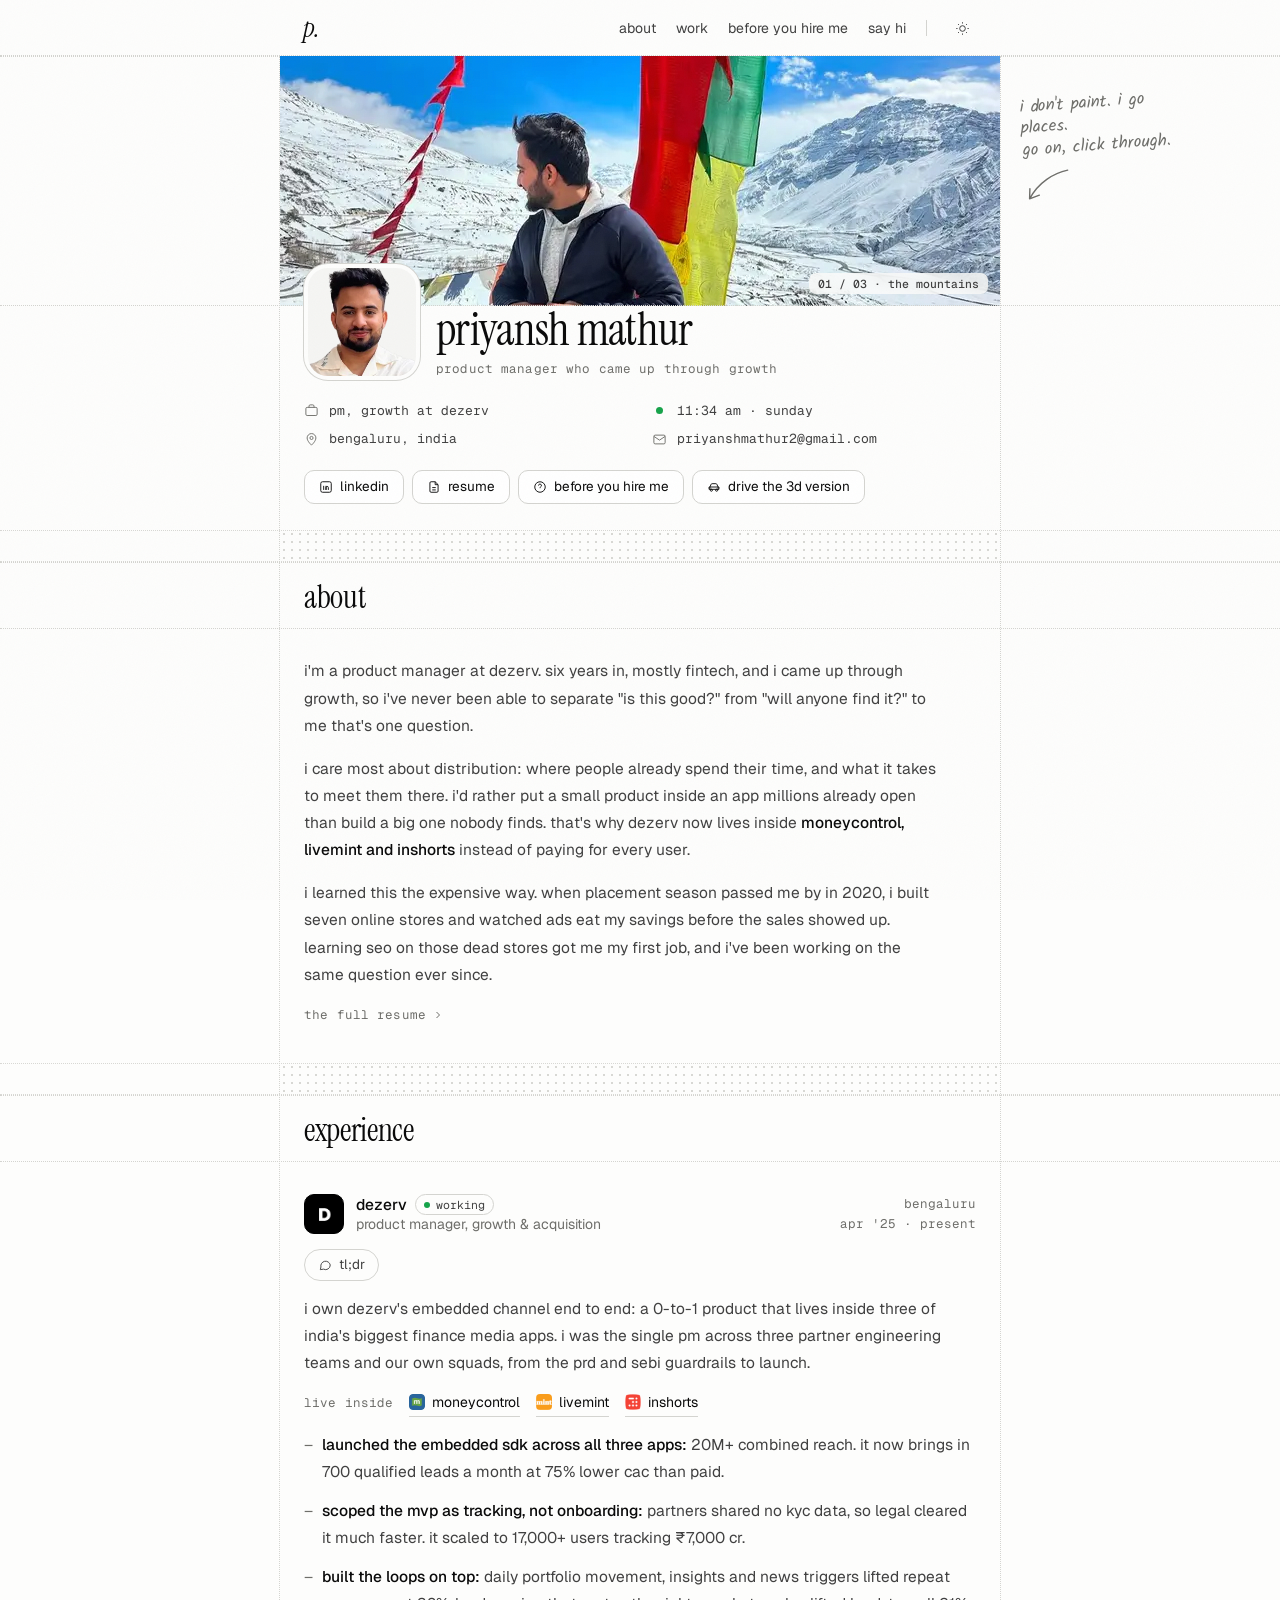
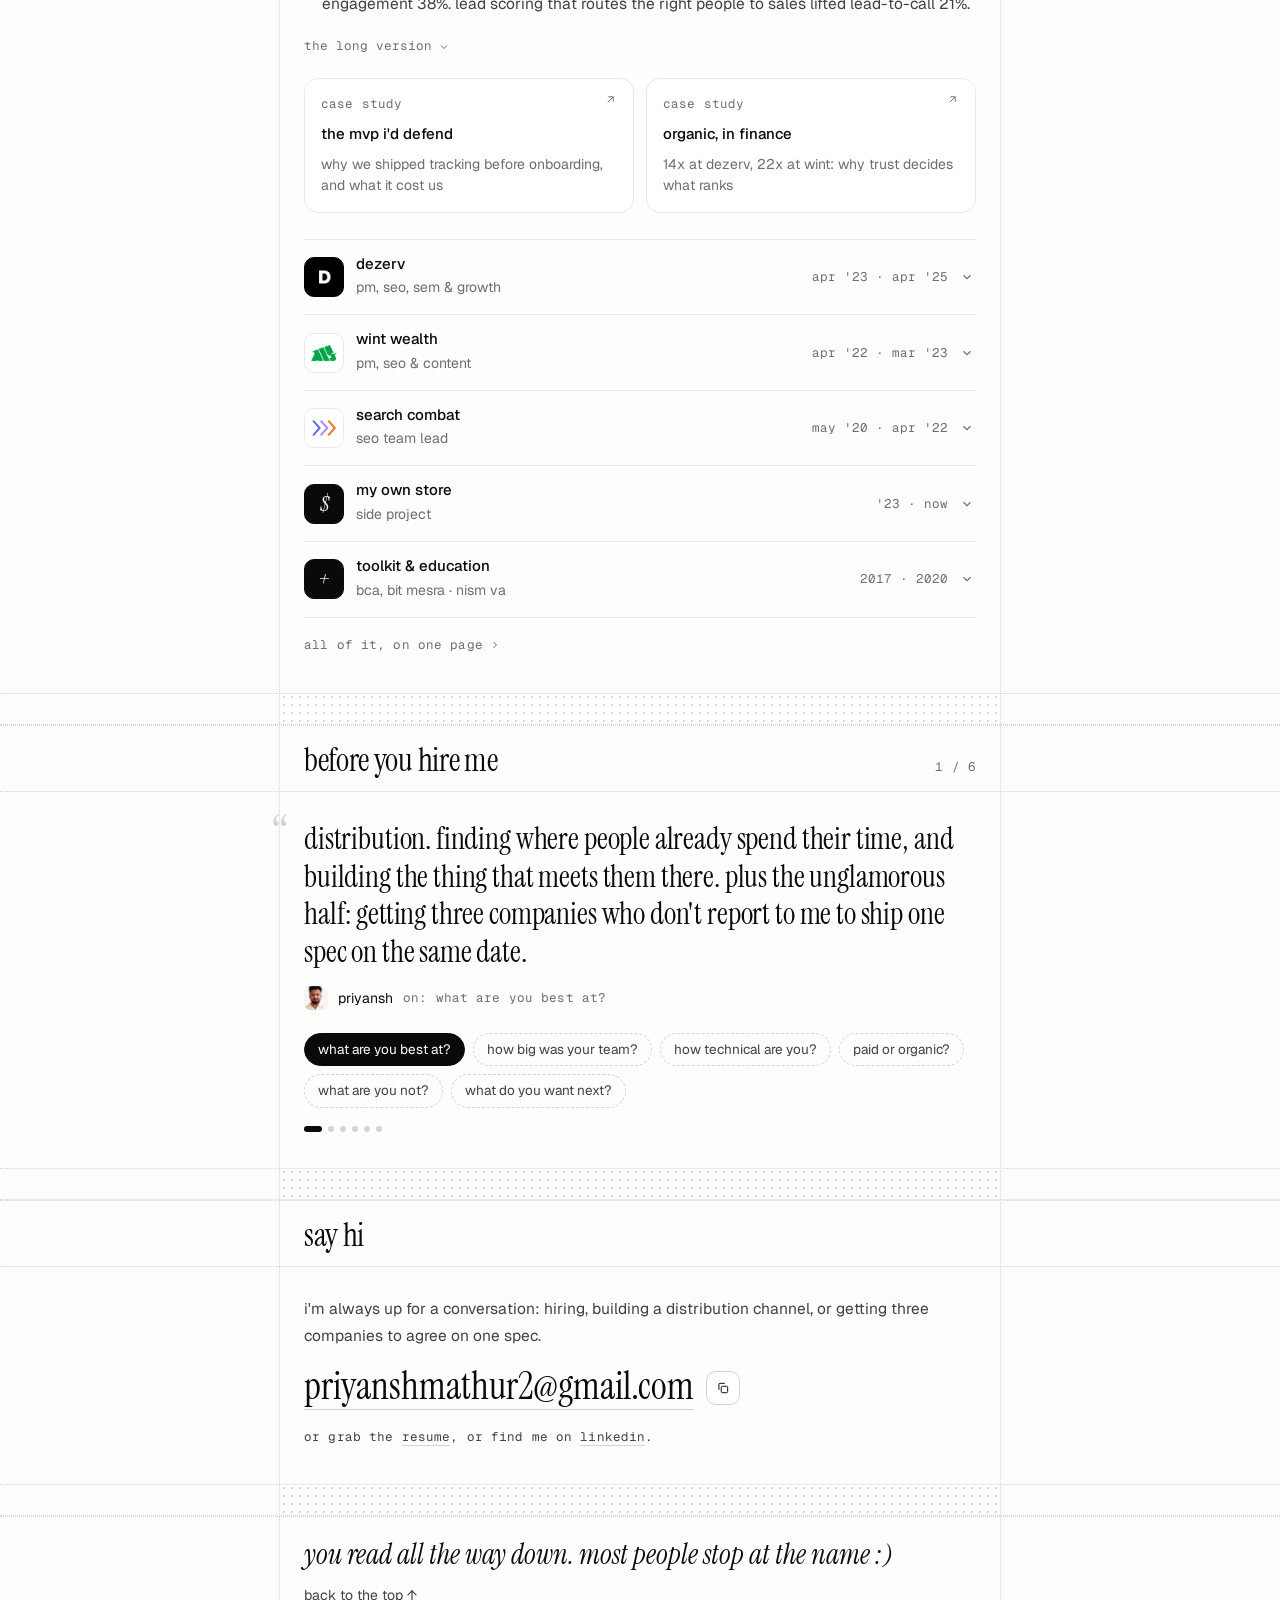
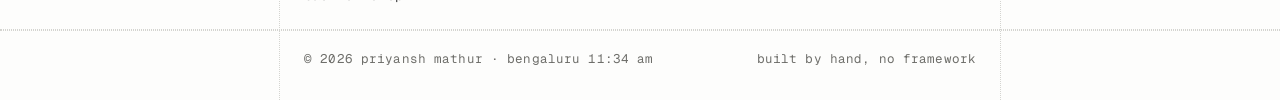
==== commit ab3255a4: "Link the 3D portfolio from the homepage hero Co-Authored-By: Claude Opus 5.5 <noreply@anthropic.com>" ====
--- a/index.html
+++ b/index.html
@@ -1,459 +1,702 @@
 <!doctype html>
-<html lang="en-GB">
+<html lang="en">
 <head>
 <meta charset="utf-8">
-<meta name="viewport" content="width=device-width, initial-scale=1">
-<title>Priyansh Mathur · Product manager, growth & distribution</title>
-<meta name="description" content="Priyansh Mathur is a product manager at Dezerv in Bengaluru. Six years across growth and product, four in fintech: 0-to-1 products and the channels that bring people to them.">
+<meta name="viewport" content="width=device-width, initial-scale=1, viewport-fit=cover">
+<title>priyansh mathur · product manager, growth</title>
+<meta name="description" content="Priyansh Mathur, PM at Dezerv. Built the embedded SDK inside Moneycontrol, Livemint and Inshorts: 17,000+ users, ₹7,000 Cr tracked, 75% lower CAC.">
 <link rel="canonical" href="https://priyanshmathur.com/">
-<meta property="og:type" content="website">
-<meta property="og:title" content="Priyansh Mathur · Product manager, growth & distribution">
-<meta property="og:description" content="Priyansh Mathur is a product manager at Dezerv in Bengaluru. Six years across growth and product, four in fintech: 0-to-1 products and the channels that bring people to them.">
+<meta name="theme-color" content="#fdfdfc" media="(prefers-color-scheme: light)">
+<meta name="theme-color" content="#0b0b0a" media="(prefers-color-scheme: dark)">
+<meta property="og:type" content="profile">
 <meta property="og:url" content="https://priyanshmathur.com/">
-<meta property="og:image" content="https://priyanshmathur.com/assets/img/og.jpg">
+<meta property="og:title" content="priyansh mathur · product manager, growth">
+<meta property="og:description" content="Product manager who came up through growth. Six years, mostly fintech.">
+<meta property="og:image" content="https://priyanshmathur.com/assets/og.jpg">
+<meta property="og:image:width" content="1200">
+<meta property="og:image:height" content="630">
+<meta property="og:image:alt" content="Priyansh Mathur, product manager: career line and four headline numbers">
+<meta property="og:site_name" content="Priyansh Mathur">
+<meta property="og:locale" content="en_IN">
 <meta name="twitter:card" content="summary_large_image">
-<meta name="theme-color" content="#213c2c">
-<link rel="icon" href="data:image/svg+xml,%3Csvg xmlns='http://www.w3.org/2000/svg' viewBox='0 0 32 32'%3E%3Crect width='32' height='32' rx='6' fill='%23213c2c'/%3E%3Ctext x='3' y='22' font-family='Helvetica,Arial' font-size='17' letter-spacing='-1.4' fill='%23f0f1e7'%3Epm%3C/text%3E%3Crect x='25' y='19' width='3' height='3' fill='%23d8a486'/%3E%3C/svg%3E">
-<link rel="preload" href="/assets/fonts/heros-regular.woff2" as="font" type="font/woff2" crossorigin>
-<link rel="stylesheet" href="/assets/css/site.css">
-<script>document.documentElement.classList.add('js');</script>
-<script type="module" src="/assets/js/site.js"></script>
+<meta name="twitter:title" content="priyansh mathur · product manager, growth">
+<meta name="twitter:description" content="Product manager who came up through growth. Six years, mostly fintech.">
+<meta name="twitter:image" content="https://priyanshmathur.com/assets/og.jpg">
+<meta name="twitter:image:alt" content="Priyansh Mathur, product manager: career line and four headline numbers">
+<link rel="icon" href="data:image/svg+xml,%3Csvg xmlns='http://www.w3.org/2000/svg' viewBox='0 0 64 64'%3E%3Crect width='64' height='64' rx='16' fill='%230a0a0a'/%3E%3Ctext x='20' y='44' font-family='Georgia,serif' font-style='italic' font-size='38' fill='%23fdfdfc'%3Ep.%3C/text%3E%3C/svg%3E">
+<script type="application/ld+json">
+{"@context":"https://schema.org","@type":"Person","name":"Priyansh Mathur","description":"Product manager in Bengaluru who came up through growth. Built Dezerv's embedded SDK inside Moneycontrol, Livemint and Inshorts.","url":"https://priyanshmathur.com/","image":"https://priyanshmathur.com/assets/priyansh.webp","jobTitle":"Product Manager, Growth & Acquisition","worksFor":{"@type":"Organization","name":"Dezerv","url":"https://dezerv.in"},"alumniOf":{"@type":"CollegeOrUniversity","name":"Birla Institute of Technology, Mesra"},"address":{"@type":"PostalAddress","addressLocality":"Bengaluru","addressCountry":"IN"},"email":"mailto:priyanshmathur2@gmail.com","sameAs":["https://www.linkedin.com/in/priyansh-mathur/"],"knowsAbout":["Product management","Growth","Fintech","SEO","B2B2C SDK integrations","SEBI compliance"]}
+</script>
+<link rel="preconnect" href="https://fonts.googleapis.com">
+<link rel="preconnect" href="https://fonts.gstatic.com" crossorigin>
+<link href="https://fonts.googleapis.com/css2?family=Geist:wght@400;500;600&family=Geist+Mono:wght@400;500&family=Instrument+Serif:ital@0;1&family=Kalam&display=swap" rel="stylesheet">
+<style>
+:root{
+  interpolate-size:allow-keywords;
+  --bg:#fdfdfc; --fg:#0a0a0a; --fg-2:#404040; --muted:#6e6e6a; --line:#e9e9e7; --line-2:#d4d4d0;
+  --card:#ffffff; --hover:#f5f5f3; --live:#16a34a; --tint:#0a0a0a0d;
+  --sans:"Geist",ui-sans-serif,system-ui,-apple-system,"Segoe UI",sans-serif;
+  --mono:"Geist Mono",ui-monospace,SFMono-Regular,Menlo,monospace;
+  --serif:"Instrument Serif",Georgia,serif; --hand:"Kalam","Segoe Print",cursive;
+  --ease:cubic-bezier(.16,1,.3,1);
+  --spring:linear(0,.047,.165,.321,.49,.654,.799,.918,1.008,1.071,1.108,1.124,1.125,1.114,1.096,1.075,1.054,1.035,1.018,1.004,.995,.988,.985,.984,.985,.987,.989,.992,.994,.997,.999,1,1.001,1.002,1.002,1.002,1.002,1.001,1.001,1);
+  --col:720px; --pad:24px; color-scheme:light;
+}
+:root[data-theme=dark]{--bg:#0b0b0a;--fg:#ededeb;--fg-2:#c4c4c0;--muted:#94948f;--line:#1f1f1d;--line-2:#34342f;--card:#121211;--hover:#191917;--live:#4ade80;--tint:#ffffff10;color-scheme:dark}
+@media (prefers-color-scheme:dark){:root:not([data-theme=light]){--bg:#0b0b0a;--fg:#ededeb;--fg-2:#c4c4c0;--muted:#94948f;--line:#1f1f1d;--line-2:#34342f;--card:#121211;--hover:#191917;--live:#4ade80;--tint:#ffffff10;color-scheme:dark}}
+*{box-sizing:border-box;margin:0;padding:0}
+html{scroll-behavior:smooth;scroll-padding-top:64px}
+body{background:var(--bg);color:var(--fg);font:400 15.5px/1.75 var(--sans);-webkit-font-smoothing:antialiased;overflow-x:hidden}
+a{color:inherit;text-decoration:none}
+button{font:inherit;color:inherit;background:none;border:0;cursor:pointer;text-align:inherit}
+img{max-width:100%;display:block}
+p,li{text-wrap:pretty} h1,h2,h3{text-wrap:balance;font-weight:400}
+::selection{background:var(--tint)}
+:focus-visible{outline:1.5px solid var(--fg);outline-offset:3px;border-radius:4px}
+.skip{position:absolute;left:12px;top:-60px;z-index:100;background:var(--fg);color:var(--bg);padding:8px 14px;border-radius:8px;font-size:14px}
+.skip:focus{top:10px}
+.sr-only{position:absolute;width:1px;height:1px;overflow:hidden;clip:rect(0 0 0 0);white-space:nowrap}
+.nw{white-space:nowrap}
+.mono{font-family:var(--mono);font-size:12.5px;color:var(--muted);letter-spacing:.01em}
+.u{border-bottom:1px solid var(--line-2);transition:border-color .2s,color .2s}
+.u:hover{border-color:var(--fg);color:var(--fg)}
+.more{display:inline-flex;align-items:center;gap:6px;margin-top:16px}
+.more:hover{color:var(--fg)}
+.more svg{transition:transform .3s var(--ease)}
+.more:hover svg{transform:translateX(3px)}
+
+/* subtle paper grain */
+body::before{content:"";position:fixed;inset:0;z-index:90;pointer-events:none;opacity:.028;
+  background-image:url("data:image/svg+xml,%3Csvg viewBox='0 0 200 200' xmlns='http://www.w3.org/2000/svg'%3E%3Cfilter id='n'%3E%3CfeTurbulence type='fractalNoise' baseFrequency='.9' numOctaves='3' stitchTiles='stitch'/%3E%3C/filter%3E%3Crect width='100%25' height='100%25' filter='url(%23n)'/%3E%3C/svg%3E");background-size:200px}
+
+/* the column, its dotted rails, and full-bleed dotted rules */
+.page{position:relative;max-width:calc(var(--col) + 2px);margin:0 auto;border-inline:1px dotted var(--line-2);min-height:100vh}
+.rule{position:relative}
+.rule::before,.rule::after{content:"";position:absolute;left:50%;width:100vw;transform:translateX(-50%);border-top:1px dotted var(--line-2);pointer-events:none}
+.rule::before{top:0}.rule::after{bottom:0}
+.rule.top-only::after{display:none}
+.rule.bottom-only::before{display:none}
+.dots{height:32px;background:radial-gradient(circle,var(--line-2) .9px,transparent 1.2px) 0 0/8px 8px;opacity:.9}
+.sec{padding:28px var(--pad) 36px}
+.shead{display:flex;justify-content:space-between;align-items:baseline;padding:18px var(--pad) 14px}
+h2{font:400 32px/1.1 var(--serif);letter-spacing:-.01em}
+
+/* reveals */
+.js .reveal{opacity:0;filter:blur(10px);transform:translateY(14px) scale(.985)}
+.reveal{transition:opacity .8s var(--ease),filter .9s var(--ease),transform 1s var(--ease);transition-delay:calc(var(--i,0) * 70ms)}
+.js .reveal.in{opacity:1;filter:none;transform:none}
+.split .w,.split .ch{display:inline-block;white-space:pre}
+.js .split .w,.js .split .ch{opacity:0;filter:blur(12px);transform:translateY(.28em);transition:opacity .7s var(--ease),filter .8s var(--ease),transform .9s var(--ease);transition-delay:calc(var(--k) * var(--st,34ms))}
+.js .split.in .w,.js .split.in .ch{opacity:1;filter:none;transform:none}
+.slot{display:inline-grid;height:1lh;overflow:hidden;vertical-align:top}
+.slot>span{grid-area:1/1}
+
+/* top bar */
+.top{position:sticky;top:0;z-index:30;background:color-mix(in srgb,var(--bg) 82%,transparent);backdrop-filter:blur(10px);-webkit-backdrop-filter:blur(10px)}
+.top .bar{max-width:calc(var(--col) + 2px);margin:0 auto;display:flex;align-items:center;justify-content:space-between;height:56px;padding:0 var(--pad)}
+.mark{font:italic 400 26px/1 var(--serif)}
+.nav{display:flex;gap:20px;align-items:center;font-size:14px;color:var(--fg-2)}
+.nav a{position:relative}
+.nav a::after{content:"";position:absolute;left:0;right:0;bottom:-3px;height:1px;background:currentColor;transform:scaleX(0);transform-origin:right;transition:transform .35s var(--ease)}
+.nav a:hover{color:var(--fg)} .nav a:hover::after{transform:scaleX(1);transform-origin:left}
+.nav .sep{width:1px;height:16px;background:var(--line-2)}
+.theme{width:30px;height:30px;border-radius:8px;display:grid;place-items:center;color:var(--fg-2)}
+.theme:hover{background:var(--hover);color:var(--fg)}
+.theme .moon{display:none}
+:root[data-theme=dark] .theme .sun{display:none} :root[data-theme=dark] .theme .moon{display:block}
+@media (prefers-color-scheme:dark){:root:not([data-theme=light]) .theme .sun{display:none}:root:not([data-theme=light]) .theme .moon{display:block}}
+@media (max-width:600px){.nav a.opt,.nav .sep{display:none}.nav{gap:16px}}
+
+/* banner: my own photos */
+.banner{position:relative;height:250px;background:var(--hover);cursor:pointer;user-select:none;-webkit-user-select:none}
+.banner .frame{position:absolute;inset:0;overflow:hidden}
+.banner img{position:absolute;inset:0;width:100%;height:100%;object-fit:cover;opacity:0;transform:scale(1.04);transition:opacity 1s var(--ease),transform 6s linear}
+.banner img.on{opacity:1;transform:scale(1)}
+.banner .tagpill{position:absolute;right:12px;bottom:12px;padding:5px 9px;border-radius:7px;background:color-mix(in srgb,var(--bg) 82%,transparent);backdrop-filter:blur(6px);font:500 11.5px/1 var(--mono);color:var(--fg-2)}
+.margin-note{position:absolute;left:calc(100% + 22px);top:36px;width:150px;font:400 17px/1.25 var(--hand);color:var(--muted);transform:rotate(-4deg);pointer-events:none}
+.margin-note svg{display:block;margin-top:8px;width:46px;height:34px;stroke:var(--muted);fill:none;stroke-width:1.4;stroke-linecap:round}
+@media (max-width:1140px){.margin-note{display:none}}
+@media (max-width:520px){.banner{height:200px}}
+
+/* profile */
+.profile{padding:0 var(--pad) 26px}
+.idrow{display:grid;grid-template-columns:auto 1fr;gap:16px;align-items:end}
+.avatar{width:116px;height:116px;border-radius:24px;border:4px solid var(--bg);box-shadow:0 0 0 1px var(--line-2);background:var(--hover);margin-top:-58px;position:relative;z-index:2;overflow:hidden;transition:transform .55s var(--spring)}
+.avatar:hover{transform:rotate(-3deg) scale(1.03)}
+.avatar img,.who img{width:100%;height:100%;object-fit:cover;object-position:50% 6%;transform:scale(1.45);transform-origin:50% 0}
+.name h1{font:400 clamp(38px,7vw,46px)/1 var(--serif);letter-spacing:-.015em}
+.name p{margin-top:6px}
+@media (max-width:520px){.idrow{grid-template-columns:1fr;gap:12px}.avatar{width:96px;height:96px;margin-top:-48px}}
+.meta{display:grid;grid-template-columns:1fr 1fr;gap:10px 24px;margin-top:22px}
+.meta div{display:flex;align-items:center;gap:10px;font:400 13px/1.4 var(--mono);color:var(--fg-2);min-width:0}
+.meta svg{flex:none;width:15px;height:15px;stroke:var(--muted);fill:none;stroke-width:1.5}
+.live{width:7px;height:7px;border-radius:50%;background:var(--live);flex:none;margin-inline:4px;animation:pulse 2.4s 6}
+@keyframes pulse{50%{box-shadow:0 0 0 4px color-mix(in srgb,var(--live) 22%,transparent)}}
+.copy{overflow:hidden;text-overflow:ellipsis;white-space:nowrap;font:inherit}
+.copy:hover{color:var(--fg)}
+@media (max-width:560px){.meta{grid-template-columns:1fr}}
+.chips{display:flex;flex-wrap:wrap;gap:8px;margin-top:22px}
+.chip{display:inline-flex;align-items:center;gap:7px;height:34px;padding:0 14px;border:1px solid var(--line-2);border-radius:10px;font-size:13.5px;background:var(--card);transition:background .15s,border-color .15s}
+.chip svg{width:14px;height:14px;stroke:currentColor;fill:none;stroke-width:1.6}
+.chip:hover{background:var(--hover);border-color:var(--muted)}
+
+/* about */
+.about p{color:var(--fg-2);max-width:64ch}
+.about p+p{margin-top:16px}
+.about strong{color:var(--fg);font-weight:500}
+
+/* experience */
+.job{padding-top:4px}
+.job-head{display:grid;grid-template-columns:40px 1fr auto;gap:12px;align-items:center}
+.logo{width:40px;height:40px;border-radius:10px;overflow:hidden;display:grid;place-items:center;border:1px solid var(--line);background:#fff;flex:none}
+.logo img{width:100%;height:100%;object-fit:cover}
+.logo.pad img{width:68%;height:68%;object-fit:contain}
+.logo.dark{background:#000;border-color:#000}
+.logo.letter{font:italic 400 22px/1 var(--serif);color:var(--bg);background:var(--fg);border-color:var(--fg)}
+:root[data-theme=dark] .logo:not(.dark):not(.letter){background:#e8e8e4}
+@media (prefers-color-scheme:dark){:root:not([data-theme=light]) .logo:not(.dark):not(.letter){background:#e8e8e4}}
+.job-head h3{font:500 15.5px/1.3 var(--sans);display:flex;align-items:center;gap:8px}
+.job-head .role{font-size:14px;color:var(--muted);line-height:1.4}
+.when{text-align:right;font:400 12.5px/1.6 var(--mono);color:var(--muted);white-space:nowrap}
+.pill{display:inline-flex;align-items:center;gap:6px;height:21px;padding:0 8px;border-radius:999px;border:1px solid var(--line-2);font:400 11.5px/1 var(--mono);color:var(--fg-2)}
+.pill i{width:6px;height:6px;border-radius:50%;background:var(--live);animation:pulse 2s 6}
+@media (max-width:520px){.job-head{grid-template-columns:40px 1fr}.job-head .when{grid-column:2;text-align:left}.job-head .when br{display:none}}
+
+/* tl;dr: a chat reply */
+.tldr{margin-top:14px}
+.tldr summary{list-style:none;display:inline-flex;align-items:center;gap:7px;height:32px;padding:0 13px;border:1px solid var(--line-2);border-radius:999px;font-size:13.5px;cursor:pointer;color:var(--fg-2);transition:background .2s}
+.tldr summary::-webkit-details-marker{display:none}
+.tldr summary svg{width:14px;height:14px;stroke:currentColor;fill:none;stroke-width:1.6}
+.tldr summary:hover,.tldr[open] summary{background:var(--hover);color:var(--fg)}
+.chat{display:flex;gap:10px;margin-top:12px;align-items:flex-start}
+.who{width:30px;height:30px;border-radius:9px;overflow:hidden;background:var(--hover);flex:none}
+.chat .meta-line{font:400 12px/1 var(--mono);color:var(--muted);display:flex;align-items:center;gap:6px;margin-bottom:6px}
+.chat .meta-line i{width:6px;height:6px;border-radius:50%;background:var(--live)}
+.bubble{background:var(--card);border:1px solid var(--line);border-radius:4px 14px 14px 14px;padding:10px 14px;font-size:14.5px;line-height:1.55;color:var(--fg-2);max-width:520px}
+.tldr[open] .chat{animation:pop .5s var(--spring)}
+@keyframes pop{from{opacity:0;transform:translateY(6px) scale(.97)}}
+
+.job>p{margin-top:14px;color:var(--fg-2)}
+.inside{display:flex;flex-wrap:wrap;align-items:center;gap:6px 16px;margin-top:14px}
+.inside .tag{display:inline-flex;align-items:center;gap:7px;font-size:14px;color:var(--fg);border-bottom:1px solid var(--line-2);padding-bottom:1px}
+.inside .tag img{width:16px;height:16px;border-radius:4px}
+.dash{list-style:none;margin-top:14px;display:grid;gap:12px}
+.dash li{position:relative;padding-left:18px;color:var(--fg-2)}
+.dash li::before{content:"–";position:absolute;left:0;color:var(--muted)}
+.dash strong{color:var(--fg);font-weight:500}
+
+/* disclosure: the long version */
+.long{margin-top:14px}
+.long>summary{list-style:none;display:inline-flex;align-items:center;gap:6px;cursor:pointer;font:400 12.5px/1 var(--mono);color:var(--muted)}
+.long>summary::-webkit-details-marker{display:none}
+.long>summary:hover{color:var(--fg)}
+.chev{transition:transform .35s var(--ease)}
+details[open]>summary .chev{transform:rotate(180deg)}
+details::details-content{height:0;overflow:hidden;transition:height .45s var(--ease),content-visibility .45s allow-discrete}
+details[open]::details-content{height:auto}
+
+/* figures, drawn as quiet line art */
+.fig{margin-top:16px;border:1px solid var(--line);border-radius:14px;background:var(--card);padding:18px}
+.fig figcaption{display:flex;justify-content:space-between;gap:10px;flex-wrap:wrap;margin-bottom:14px}
+.flow{display:grid;justify-items:center}
+.partners{display:grid;grid-template-columns:repeat(3,1fr);gap:10px;width:100%}
+.partner{display:flex;align-items:center;gap:8px;border:1px solid var(--line);border-radius:10px;padding:8px 10px;background:var(--bg);font-size:13.5px;min-width:0}
+.partner img{width:22px;height:22px;border-radius:5px;flex:none}
+.partner span{overflow:hidden;text-overflow:ellipsis;white-space:nowrap}
+.merge{width:100%;height:28px;display:block}
+.merge path{fill:none;stroke:var(--line-2);stroke-width:1.2;stroke-dasharray:3 4}
+.node{width:100%;border:1px solid var(--line);border-radius:10px;padding:10px 14px;background:var(--bg);display:grid;grid-template-columns:1fr auto;gap:2px 14px;align-items:center}
+.node.key{border-color:var(--fg)}
+.node b{font-weight:500;font-size:14px}
+.node span{font-size:12.5px;color:var(--muted);grid-column:1;line-height:1.4}
+.node em{font:400 24px/1 var(--serif);font-style:normal;grid-row:1/3;grid-column:2;text-align:right;white-space:nowrap}
+.node em small{display:block;font:400 11px/1.4 var(--mono);color:var(--muted)}
+.pipe{width:1px;height:20px;border-left:1px dashed var(--line-2)}
+@media (max-width:520px){.partners{grid-template-columns:1fr}.merge{display:none}.node{grid-template-columns:1fr}.node em{grid-row:auto;grid-column:1;text-align:left;margin-top:6px}}
+.decision{display:grid;grid-template-columns:120px 1fr;gap:10px 16px;margin-top:16px;font-size:14.5px}
+.decision dt{font:400 12px/1.6 var(--mono);color:var(--muted);padding-top:2px}
+.decision dd{color:var(--fg-2)}
+@media (max-width:560px){.decision{grid-template-columns:1fr}.decision dd{margin-bottom:6px}}
+.bars{display:grid;gap:12px}
+.bar-row{display:grid;grid-template-columns:104px 1fr;gap:12px;align-items:center}
+.bar-row .lbl{font:400 12px/1 var(--mono);color:var(--muted);white-space:nowrap}
+.track{position:relative;height:26px;border-radius:6px;background:var(--hover);overflow:hidden}
+.fill{position:absolute;inset:0 auto 0 0;width:var(--w);border-radius:6px;background:var(--line-2);transform-origin:left;transition:transform 1.4s var(--ease);transition-delay:calc(var(--i,0) * 120ms)}
+.fill.after{background:var(--fg)}
+.js details:not([open]) .fill{transform:scaleX(0)}
+.track b{position:absolute;left:8px;top:50%;transform:translateY(-50%);font:500 12px/1 var(--mono);color:var(--fg)}
+.track b.out{left:auto;right:8px;color:var(--bg)}
+.steps{display:grid;grid-template-columns:auto 14px auto 14px auto 14px auto 14px auto;align-items:center;justify-content:space-between;gap:4px}
+.step{border:1px solid var(--line);border-radius:9px;padding:6px 9px;background:var(--bg);font-size:12.5px;line-height:1.3}
+.step small{display:block;font:400 11px/1.3 var(--mono);color:var(--muted)}
+.step.end{border-color:var(--fg)}
+.arrow{color:var(--muted);font-family:var(--mono);font-size:13px;text-align:center}
+@media (max-width:640px){.steps{grid-template-columns:1fr}.arrow{transform:rotate(90deg);line-height:1}}
+.camp{display:grid;grid-template-columns:repeat(37,1fr);gap:3px}
+.camp i{aspect-ratio:1;border-radius:3px;background:var(--fg);opacity:.85;transition:transform .5s var(--spring),opacity .5s;transition-delay:calc(var(--k) * 24ms)}
+.js details:not([open]) .camp i{transform:scale(0);opacity:0}
+@media (max-width:640px){.camp{grid-template-columns:repeat(19,1fr)}}
+.shot{display:block;border:1px solid var(--line);border-radius:12px;overflow:hidden;background:#fff}
+.shot img{width:100%;height:auto}
+:root[data-theme=dark] .shot img{filter:brightness(.85)}
+@media (prefers-color-scheme:dark){:root:not([data-theme=light]) .shot img{filter:brightness(.85)}}
+
+/* case-study cards */
+.cases{display:grid;grid-template-columns:1fr 1fr;gap:12px;margin-top:20px}
+.case{position:relative;isolation:isolate;border:1px solid var(--line);border-radius:14px;background:var(--card);padding:14px 16px 16px;display:flex;flex-direction:column;gap:6px;transition:border-color .2s}
+.case:hover{border-color:var(--line-2)}
+.case .top-row{display:flex;justify-content:space-between;width:100%;color:var(--muted)}
+.case b{font-weight:500;font-size:15px}
+.case p{font-size:14px;color:var(--muted);line-height:1.5}
+.case::before{content:"";position:absolute;inset:-1px;border-radius:inherit;padding:1px;pointer-events:none;background:radial-gradient(240px circle at var(--mx,-999px) var(--my,-999px),color-mix(in srgb,var(--fg) 40%,transparent),transparent 70%);-webkit-mask:linear-gradient(#000 0 0) content-box,linear-gradient(#000 0 0);-webkit-mask-composite:xor;mask:linear-gradient(#000 0 0) content-box exclude,linear-gradient(#000 0 0);opacity:0;transition:opacity .4s var(--ease)}
+.case:hover::before{opacity:1}
+@media (max-width:560px){.cases{grid-template-columns:1fr}}
+
+/* the older roles, collapsed */
+.rows{margin-top:26px;border-top:1px solid var(--line)}
+.row{border-bottom:1px solid var(--line)}
+.row>summary{list-style:none;cursor:pointer;display:grid;grid-template-columns:40px 1fr auto 16px;gap:12px;align-items:center;padding:14px 0}
+.row>summary::-webkit-details-marker{display:none}
+.row>summary b{display:block;font-weight:500;font-size:15px;line-height:1.3}
+.row>summary span.r{font-size:14px;color:var(--muted)}
+.row>summary .chev{color:var(--muted)}
+.row>summary:hover .chev{color:var(--fg)}
+.row .inner{padding:0 0 20px 52px}
+.row .inner .dash{margin-top:0}
+@media (max-width:520px){.row>summary{grid-template-columns:40px 1fr 16px}.row>summary .when{grid-column:2;grid-row:2;text-align:left;margin-top:-8px}.row>summary .chev{grid-column:3;grid-row:1}.row .inner{padding-left:0}}
+
+/* before you hire me */
+.ask .answer{position:relative;font:400 clamp(24px,4.4vw,30px)/1.25 var(--serif);letter-spacing:-.005em;min-height:3.75em}
+.ask .answer::before{content:"\201C";position:absolute;left:-30px;top:-8px;font:400 52px/1 var(--serif);color:var(--line-2)}
+@media (max-width:820px){.ask .answer::before{display:none}}
+.ask .answer.swap{animation:swap .55s var(--ease)}
+@keyframes swap{from{opacity:0;filter:blur(6px);transform:translateY(6px)}}
+.ask .byline{display:flex;align-items:center;gap:10px;margin-top:16px;font-size:14px}
+.ask .byline .who{width:24px;height:24px;border-radius:7px}
+.qs{display:flex;flex-wrap:wrap;gap:8px;margin-top:22px}
+.q{min-height:32px;padding:4px 13px;border-radius:999px;border:1px dashed var(--line-2);font-size:13.5px;color:var(--fg-2);transition:background .2s,border-color .2s,color .2s}
+.q:hover{border-style:solid;color:var(--fg)}
+.q[aria-pressed=true]{background:var(--fg);border:1px solid var(--fg);color:var(--bg)}
+.pager{display:flex;gap:6px;align-items:center}
+.pager i{width:6px;height:6px;border-radius:999px;background:var(--line-2);transition:width .35s var(--ease),background .35s}
+.pager i.on{width:18px;background:var(--fg)}
+
+/* say hi */
+.hi p{color:var(--fg-2)}
+.bigmail{display:flex;align-items:center;gap:12px;margin-top:16px}
+.bigmail a{min-width:0;font:400 clamp(24px,6vw,38px)/1.15 var(--serif);border-bottom:1px solid var(--line-2);overflow-wrap:anywhere;transition:border-color .2s}
+.bigmail a:hover{border-color:var(--fg)}
+.iconbtn{flex:none;width:34px;height:34px;border:1px solid var(--line-2);border-radius:10px;display:grid;place-items:center;background:var(--card)}
+.iconbtn:hover{background:var(--hover)}
+.iconbtn svg{width:14px;height:14px;stroke:currentColor;fill:none;stroke-width:1.7}
+
+/* sign-off + footer */
+.signoff{display:flex;justify-content:space-between;align-items:baseline;gap:12px;flex-wrap:wrap;padding:22px var(--pad)}
+.signoff em{font:italic 400 clamp(22px,4vw,28px)/1.2 var(--serif)}
+.signoff a{font-size:14px;color:var(--fg-2)}
+.signoff a:hover{color:var(--fg)}
+footer{padding:18px var(--pad) 30px;display:flex;justify-content:space-between;gap:12px;flex-wrap:wrap}
+
+/* toast */
+.toast{position:fixed;left:50%;top:12px;transform:translate(-50%,calc(-100% - 24px));opacity:0;visibility:hidden;background:var(--fg);color:var(--bg);font:400 13px/1 var(--mono);padding:10px 14px;border-radius:999px;z-index:96;transition:transform .5s var(--spring),opacity .2s,visibility 0s .5s}
+.toast.on{transform:translate(-50%,0);opacity:1;visibility:visible;transition-delay:0s}
+@media (max-width:600px){.toast{top:auto;bottom:20px;transform:translate(-50%,calc(100% + 24px))}.toast.on{transform:translate(-50%,0)}}
+
+@media (prefers-reduced-motion:reduce){
+  *,*::before,*::after{animation:none!important;transition:none!important;scroll-behavior:auto!important}
+  .js .reveal,.js .split .w,.js .split .ch{opacity:1;filter:none;transform:none}
+  .js details .fill,.js details .camp i{transform:none!important;opacity:.85}
+  .banner img.on{transform:none}
+}
+@media print{body::before,.top,.theme,.toast,.margin-note,.qs,.pager{display:none}.js .reveal,.js .split .ch,.js .split .w{opacity:1;filter:none;transform:none}details::details-content{height:auto}.fill{transform:none!important}}
+</style>
 </head>
 <body>
-<a class="skip" href="#main">Skip to content</a>
-<header class="header">
-  <div class="wrap header__bar">
-    <a class="logo" href="/" aria-label="Priyansh Mathur, home">priyansh mathur<span>.</span></a>
-    <nav class="nav" aria-label="Main">
-      <details class="mega">
-        <summary>Work <span class="plus" aria-hidden="true">+</span></summary>
-        <div class="mega__panel">
-          <a href="/work/embedded-sdk/"><span class="n">01</span><span class="t">Partner distribution</span><span class="d">Embedded SDK inside Moneycontrol, Livemint and Inshorts</span></a>
-          <a href="/work/search-growth/"><span class="n">02</span><span class="t">Search Growth System</span><span class="d">Dezerv organic, 10K to 140K sessions a month</span></a>
-          <a href="/work/content-platform/"><span class="n">03</span><span class="t">Content platform</span><span class="d">Wint Wealth, 500+ articles a month</span></a>
-          <a href="/work/"><span class="n">&rarr;</span><span class="t">All work</span><span class="d">Every case and the toolkit behind them</span></a>
+<script>document.documentElement.classList.add('js');setTimeout(function(){if(!window.__pm)document.documentElement.classList.remove('js')},2500);try{var t=localStorage.getItem('pm-theme');if(t)document.documentElement.dataset.theme=t}catch(e){}</script>
+<a class="skip" href="#main">skip to content</a>
+
+<header class="top rule bottom-only">
+  <div class="bar">
+    <a class="mark" href="#top" aria-label="Priyansh Mathur, home">p.</a>
+    <nav class="nav" aria-label="Sections">
+      <a href="#about">about</a>
+      <a href="#work">work</a>
+      <a class="opt" href="#ask">before you hire me</a>
+      <a class="opt" href="#hi">say hi</a>
+      <span class="sep" aria-hidden="true"></span>
+      <button class="theme" id="theme" aria-label="Dark theme" aria-pressed="false">
+        <svg class="sun" width="15" height="15" viewBox="0 0 24 24" fill="none" stroke="currentColor" stroke-width="1.6" aria-hidden="true"><circle cx="12" cy="12" r="4.5"/><path d="M12 2v2M12 20v2M4.9 4.9l1.4 1.4M17.7 17.7l1.4 1.4M2 12h2M20 12h2M4.9 19.1l1.4-1.4M17.7 6.3l1.4-1.4"/></svg>
+        <svg class="moon" width="15" height="15" viewBox="0 0 24 24" fill="none" stroke="currentColor" stroke-width="1.6" aria-hidden="true"><path d="M20 14.5A8 8 0 1 1 9.5 4a6.5 6.5 0 0 0 10.5 10.5z"/></svg>
+      </button>
+    </nav>
+  </div>
+</header>
+
+<main id="main" class="page">
+  <div id="top" class="banner rule" role="group" aria-roledescription="photo carousel" aria-label="Photos from my trips. Click, or press the right arrow, for the next one." tabindex="0">
+    <div class="frame">
+      <img class="on" src="assets/trip-mountains.webp" alt="Me in the snow, next to a string of prayer flags" width="720" height="900" fetchpriority="high" style="object-position:50% 42%">
+      <img src="assets/trip-coast.webp" alt="Me standing on a rock above the sea, palm trees behind" width="720" height="900" loading="lazy" style="object-position:50% 48%">
+      <img src="assets/trip-hills.webp" alt="Me with two friends in the hills" width="720" height="900" loading="lazy" style="object-position:50% 55%">
+    </div>
+    <span class="tagpill" id="tagpill" aria-live="off">01 / 03 · the mountains</span>
+    <span class="margin-note" aria-hidden="true">i don't paint. i go places.<br>go on, click through.<svg viewBox="0 0 46 34"><path d="M44 4C30 6 14 14 4 30M4 30l1-10M4 30l10-3"/></svg></span>
+  </div>
+
+  <section class="profile">
+    <div class="idrow">
+      <div class="avatar"><img src="assets/priyansh-300.webp" alt="Portrait of Priyansh Mathur" width="300" height="411"></div>
+      <div class="name"><h1 class="split" data-split="chars">priyansh mathur</h1><p class="mono reveal" style="--i:3">product manager who came up through growth</p></div>
+    </div>
+    <div class="meta reveal" style="--i:4">
+      <div><svg viewBox="0 0 24 24" aria-hidden="true"><rect x="3" y="7" width="18" height="13" rx="2"/><path d="M8 7V5a2 2 0 0 1 2-2h4a2 2 0 0 1 2 2v2"/></svg>pm, growth at dezerv</div>
+      <div><i class="live" aria-hidden="true"></i><span><span id="clock" aria-hidden="true"></span><span class="sr-only" id="clock-sr"></span></span></div>
+      <div><svg viewBox="0 0 24 24" aria-hidden="true"><path d="M12 21s-7-6.2-7-11.5A7 7 0 0 1 19 9.5C19 14.8 12 21 12 21z"/><circle cx="12" cy="9.5" r="2.5"/></svg>bengaluru, india</div>
+      <div><svg viewBox="0 0 24 24" aria-hidden="true"><rect x="3" y="5" width="18" height="14" rx="2"/><path d="m3 7 9 6 9-6"/></svg><button class="copy" data-copy="priyanshmathur2@gmail.com" aria-label="Copy email address priyanshmathur2@gmail.com">priyanshmathur2@gmail.com</button></div>
+    </div>
+    <div class="chips reveal" style="--i:5">
+      <a class="chip" data-magnetic href="https://www.linkedin.com/in/priyansh-mathur/" target="_blank" rel="noopener"><svg viewBox="0 0 24 24" aria-hidden="true"><rect x="3" y="3" width="18" height="18" rx="3"/><path d="M8 10v7M8 7v.01M12 17v-4a2 2 0 0 1 4 0v4M12 10v7"/></svg>linkedin</a>
+      <a class="chip" data-magnetic href="Priyansh_Mathur_Resume.pdf" download><svg viewBox="0 0 24 24" aria-hidden="true"><path d="M14 3H7a2 2 0 0 0-2 2v14a2 2 0 0 0 2 2h10a2 2 0 0 0 2-2V8z"/><path d="M14 3v5h5M9 13h6M9 17h6"/></svg>resume</a>
+      <a class="chip" data-magnetic href="#ask"><svg viewBox="0 0 24 24" aria-hidden="true"><circle cx="12" cy="12" r="9"/><path d="M9.5 9.5a2.5 2.5 0 1 1 3.5 2.3c-.6.3-1 .9-1 1.6v.6M12 17v.01"/></svg>before you hire me</a>
+      <a class="chip" data-magnetic href="/play/" title="A drivable 3D version of this portfolio. Takes a few seconds to load."><svg viewBox="0 0 24 24" aria-hidden="true"><path d="M5 16V12l2-4.5A2 2 0 0 1 8.8 6.3h6.4a2 2 0 0 1 1.8 1.2L19 12v4"/><path d="M3.5 12h17M3.5 12v4h17v-4"/><circle cx="7.5" cy="17.5" r="1.8"/><circle cx="16.5" cy="17.5" r="1.8"/></svg>drive the 3d version</a>
+    </div>
+  </section>
+
+  <div class="dots rule" aria-hidden="true"></div>
+
+  <section id="about" aria-labelledby="about-h">
+    <div class="shead rule"><h2 class="split" id="about-h">about</h2></div>
+    <div class="sec about">
+      <p class="reveal">i'm a product manager at dezerv. six years in, mostly fintech, and i came up through growth, so i've never been able to separate "is this good?" from "will anyone find it?" to me that's one question.</p>
+      <p class="reveal">i care most about distribution: where people already spend their time, and what it takes to meet them there. i'd rather put a small product inside an app millions already open than build a big one nobody finds. that's why dezerv now lives inside <strong>moneycontrol, livemint and inshorts</strong> instead of paying for every user.</p>
+      <p class="reveal">i learned this the expensive way. when placement season passed me by in 2020, i built seven online stores and watched ads eat my savings before the sales showed up. learning seo on those dead stores got me my first job, and i've been working on the same question ever since.</p>
+      <a class="more mono reveal" href="Priyansh_Mathur_Resume.pdf">the full resume <svg width="12" height="12" viewBox="0 0 24 24" fill="none" stroke="currentColor" stroke-width="2" aria-hidden="true"><path d="m9 6 6 6-6 6"/></svg></a>
+    </div>
+  </section>
+
+  <div class="dots rule" aria-hidden="true"></div>
+
+  <section id="work" aria-labelledby="work-h">
+    <div class="shead rule"><h2 class="split" id="work-h">experience</h2></div>
+    <div class="sec">
+      <article class="job reveal">
+        <div class="job-head">
+          <span class="logo dark pad"><img src="assets/logos/dezerv.png" alt="" width="32" height="32"></span>
+          <div><h3>dezerv <span class="pill"><i aria-hidden="true"></i>working</span></h3><div class="role">product manager, growth &amp; acquisition</div></div>
+          <div class="when">bengaluru<br>apr '25 · present</div>
         </div>
-      </details>
-      <a href="/about/">About</a>
-      <a class="btn btn--copper" href="/contact/">Say hi</a>
-    </nav>
-    <button class="menu-toggle" type="button" aria-expanded="false" aria-controls="mobile-nav">Menu <span class="plus" aria-hidden="true">+</span></button>
+
+        <details class="tldr">
+          <summary><svg viewBox="0 0 24 24" aria-hidden="true"><path d="M21 12a8 8 0 0 1-11.6 7.1L4 20l1-4.6A8 8 0 1 1 21 12z"/></svg>tl;dr</summary>
+          <div class="chat">
+            <span class="who" aria-hidden="true"><img src="assets/priyansh-300.webp" alt="" width="300" height="411" loading="lazy"></span>
+            <div><div class="meta-line">priyansh <i aria-hidden="true"></i> online</div><p class="bubble">instead of buying wealth customers through ads, i put dezerv inside the apps they already open every morning.</p></div>
+          </div>
+        </details>
+
+        <p>i own dezerv's embedded channel end to end: a 0-to-1 product that lives inside three of india's biggest finance media apps. i was the single pm across three partner engineering teams and our own squads, from the prd and sebi guardrails to launch.</p>
+
+        <div class="inside"><span class="mono">live inside</span>
+          <span class="tag"><img src="assets/logos/moneycontrol.png" alt="" width="16" height="16" loading="lazy">moneycontrol</span>
+          <span class="tag"><img src="assets/logos/livemint.png" alt="" width="16" height="16" loading="lazy">livemint</span>
+          <span class="tag"><img src="assets/logos/inshorts.png" alt="" width="16" height="16" loading="lazy">inshorts</span>
+        </div>
+
+        <ul class="dash">
+          <li><strong>launched the embedded sdk across all three apps:</strong> 20M+ combined reach. it now brings in 700 qualified leads a month at 75% lower cac than paid.</li>
+          <li><strong>scoped the mvp as tracking, not onboarding:</strong> partners shared no kyc data, so legal cleared it much faster. it scaled to 17,000+ users tracking ₹7,000 cr.</li>
+          <li><strong>built the loops on top:</strong> daily portfolio movement, insights and news triggers lifted repeat engagement 38%. lead scoring that routes the right people to sales lifted lead-to-call 21%.</li>
+        </ul>
+
+        <details class="long" id="long">
+          <summary>the long version <svg class="chev" width="12" height="12" viewBox="0 0 24 24" fill="none" stroke="currentColor" stroke-width="2" aria-hidden="true"><path d="m6 9 6 6 6-6"/></svg></summary>
+          <figure class="fig">
+            <figcaption><span class="mono">how the channel works</span><span class="mono">20M+ combined reach</span></figcaption>
+            <div class="flow" role="img" aria-label="Moneycontrol, Livemint and Inshorts each embed the Dezerv SDK: portfolio tracking for 17,000+ users and ₹7,000 Cr. A daily loop lifted repeat engagement 38%. Lead scoring lifted lead-to-call 21%. Result: 700 qualified leads a month.">
+              <div class="partners">
+                <div class="partner"><img src="assets/logos/moneycontrol.png" alt="" width="22" height="22" loading="lazy"><span>moneycontrol</span></div>
+                <div class="partner"><img src="assets/logos/livemint.png" alt="" width="22" height="22" loading="lazy"><span>livemint</span></div>
+                <div class="partner"><img src="assets/logos/inshorts.png" alt="" width="22" height="22" loading="lazy"><span>inshorts</span></div>
+              </div>
+              <svg class="merge" viewBox="0 0 600 28" preserveAspectRatio="none" aria-hidden="true"><path d="M100 0 C100 16 300 12 300 28"/><path d="M300 0 L300 28"/><path d="M500 0 C500 16 300 12 300 28"/></svg>
+              <div class="node key"><b>dezerv sdk, inside each app</b><span>portfolio tracking · no kyc data shared with partners</span><em>17,000+<small>users · ₹7,000 cr</small></em></div>
+              <div class="pipe"></div>
+              <div class="node"><b>a reason to come back daily</b><span>portfolio movement · insights · news-linked triggers</span><em>+38%<small>repeat engagement</small></em></div>
+              <div class="pipe"></div>
+              <div class="node"><b>lead scoring</b><span>reads call-booking patterns by partner cohort · routes to sales</span><em>+21%<small>lead-to-call</small></em></div>
+              <div class="pipe"></div>
+              <div class="node key"><b>qualified leads</b><span>at 75% lower cac than paid acquisition</span><em>700/mo</em></div>
+            </div>
+          </figure>
+          <dl class="decision" id="decision">
+            <dt>the problem</dt><dd>three partners, three engineering teams that don't report to me, and a regulator watching. every extra screen in the spec was another legal review and another month.</dd>
+            <dt>what i chose</dt><dd>ship portfolio tracking, not full onboarding. a view of what a user already holds, and a reason to open it every morning.</dd>
+            <dt>what i gave up</dt><dd>onboarding inside the partner app. anyone who decided to invest had to leave and finish on ours.</dd>
+            <dt>what happened</dt><dd>no kyc data changed hands, legal cleared much faster, and the channel scaled to 17,000+ users. the loops on top did the rest.</dd>
+          </dl>
+        </details>
+
+        <div class="cases">
+          <button class="case" data-open="long" data-scroll="decision"><span class="top-row"><span class="mono">case study</span><svg width="13" height="13" viewBox="0 0 24 24" fill="none" stroke="currentColor" stroke-width="1.8" aria-hidden="true"><path d="M7 17 17 7M8 7h9v9"/></svg></span><b>the mvp i'd defend</b><p>why we shipped tracking before onboarding, and what it cost us</p></button>
+          <button class="case" data-open="row-seo" data-scroll="row-seo"><span class="top-row"><span class="mono">case study</span><svg width="13" height="13" viewBox="0 0 24 24" fill="none" stroke="currentColor" stroke-width="1.8" aria-hidden="true"><path d="M7 17 17 7M8 7h9v9"/></svg></span><b>organic, in finance</b><p>14x at dezerv, 22x at wint: why trust decides what ranks</p></button>
+        </div>
+      </article>
+
+      <div class="rows reveal">
+        <details class="row" id="row-seo">
+          <summary><span class="logo dark pad"><img src="assets/logos/dezerv.png" alt="" width="32" height="32" loading="lazy"></span><span><b>dezerv</b><span class="r">pm, seo, sem &amp; growth</span></span><span class="when">apr '23 · apr '25</span><svg class="chev" width="14" height="14" viewBox="0 0 24 24" fill="none" stroke="currentColor" stroke-width="2" aria-hidden="true"><path d="m6 9 6 6 6-6"/></svg></summary>
+          <div class="inner">
+            <ul class="dash">
+              <li><strong>organic went from 10k to 140k sessions a month (14x)</strong> across pms, mutual funds and bonds, through programmatic templates and topic clusters. it's now 29% of new eligible lead signups.</li>
+              <li><strong>wrote the prds for the template system</strong> and worked through rendering, internal linking and page speed with engineering.</li>
+              <li><strong>ran paid and organic together,</strong> and judged every keyword on blended cac.</li>
+            </ul>
+            <figure class="fig">
+              <figcaption><span class="mono">organic growth, drawn to scale</span><span class="mono">monthly sessions</span></figcaption>
+              <div class="bars" role="img" aria-label="Bar chart: Wint Wealth grew from 7K to 153K monthly visits, 22x. Dezerv grew from 10K to 140K monthly sessions, 14x.">
+                <div class="bar-row"><span class="lbl">wint, before</span><div class="track"><span class="fill" style="--w:4.6%"></span><b style="left:calc(4.6% + 8px)">7k</b></div></div>
+                <div class="bar-row"><span class="lbl">wint, after</span><div class="track"><span class="fill after" style="--w:100%;--i:1"></span><b class="out">153k · 22x</b></div></div>
+                <div class="bar-row"><span class="lbl">dezerv, before</span><div class="track"><span class="fill" style="--w:6.5%;--i:2"></span><b style="left:calc(6.5% + 8px)">10k</b></div></div>
+                <div class="bar-row"><span class="lbl">dezerv, after</span><div class="track"><span class="fill after" style="--w:91.5%;--i:3"></span><b class="out" style="right:calc(8.5% + 8px)">140k · 14x</b></div></div>
+              </div>
+            </figure>
+          </div>
+        </details>
+
+        <details class="row">
+          <summary><span class="logo"><img src="assets/logos/wint.png" alt="" width="40" height="40" loading="lazy"></span><span><b>wint wealth</b><span class="r">pm, seo &amp; content</span></span><span class="when">apr '22 · mar '23</span><svg class="chev" width="14" height="14" viewBox="0 0 24 24" fill="none" stroke="currentColor" stroke-width="2" aria-hidden="true"><path d="m6 9 6 6 6-6"/></svg></summary>
+          <div class="inner">
+            <ul class="dash">
+              <li><strong>owned the investor-facing roadmap:</strong> quick wins that ranked in weeks, against category pages that took months but sat closest to a purchase. ran user testing with retail investors.</li>
+              <li><strong>7k to 153k monthly visits (22x)</strong> through information architecture, reusable templates, and tools like the bonds directory and fd calculators.</li>
+              <li><strong>built trust into the product:</strong> named authors, expert review on every claim, sourced data, and disclosures signed off with compliance.</li>
+            </ul>
+            <figure class="fig">
+              <figcaption><span class="mono">500+ articles a month</span><span class="mono">sebi-sensitive claims kept out</span></figcaption>
+              <div class="steps" role="img" aria-label="Workflow: writers and agencies, then 5 editors, then 7 subject-matter experts, then compliance sign-off, then 500+ articles a month published.">
+                <span class="step">writers &amp; agencies<small>drafts</small></span><span class="arrow" aria-hidden="true">→</span>
+                <span class="step">5 editors<small>structure, sources</small></span><span class="arrow" aria-hidden="true">→</span>
+                <span class="step">7 experts<small>every claim</small></span><span class="arrow" aria-hidden="true">→</span>
+                <span class="step">compliance<small>disclosures</small></span><span class="arrow" aria-hidden="true">→</span>
+                <span class="step end">500+ / month<small>published</small></span>
+              </div>
+            </figure>
+          </div>
+        </details>
+
+        <details class="row">
+          <summary><span class="logo pad"><img src="assets/logos/searchcombat.svg" alt="" width="36" height="36" loading="lazy"></span><span><b>search combat</b><span class="r">seo team lead</span></span><span class="when">may '20 · apr '22</span><svg class="chev" width="14" height="14" viewBox="0 0 24 24" fill="none" stroke="currentColor" stroke-width="2" aria-hidden="true"><path d="m6 9 6 6 6-6"/></svg></summary>
+          <div class="inner">
+            <ul class="dash">
+              <li><strong>started as the intern who cold-messaged the owner</strong> of this australian agency, with no experience and no portfolio. ended up leading the team.</li>
+              <li><strong>led 7 specialists across 37 enterprise seo campaigns,</strong> mostly people i hired raw and taught from zero.</li>
+              <li><strong>owned client reporting and retention.</strong> most of how i handle stakeholders today, i learned on those calls.</li>
+            </ul>
+            <figure class="fig">
+              <figcaption><span class="mono">37 campaigns</span><span class="mono">one square each</span></figcaption>
+              <div class="camp" role="img" aria-label="37 squares, one per enterprise campaign."><i style="--k:0"></i><i style="--k:1"></i><i style="--k:2"></i><i style="--k:3"></i><i style="--k:4"></i><i style="--k:5"></i><i style="--k:6"></i><i style="--k:7"></i><i style="--k:8"></i><i style="--k:9"></i><i style="--k:10"></i><i style="--k:11"></i><i style="--k:12"></i><i style="--k:13"></i><i style="--k:14"></i><i style="--k:15"></i><i style="--k:16"></i><i style="--k:17"></i><i style="--k:18"></i><i style="--k:19"></i><i style="--k:20"></i><i style="--k:21"></i><i style="--k:22"></i><i style="--k:23"></i><i style="--k:24"></i><i style="--k:25"></i><i style="--k:26"></i><i style="--k:27"></i><i style="--k:28"></i><i style="--k:29"></i><i style="--k:30"></i><i style="--k:31"></i><i style="--k:32"></i><i style="--k:33"></i><i style="--k:34"></i><i style="--k:35"></i><i style="--k:36"></i></div>
+            </figure>
+          </div>
+        </details>
+
+        <details class="row">
+          <summary><span class="logo letter" aria-hidden="true">$</span><span><b>my own store</b><span class="r">side project</span></span><span class="when">'23 · now</span><svg class="chev" width="14" height="14" viewBox="0 0 24 24" fill="none" stroke="currentColor" stroke-width="2" aria-hidden="true"><path d="m6 9 6 6 6-6"/></svg></summary>
+          <div class="inner">
+            <ul class="dash">
+              <li><strong>the one store that survived,</strong> built and ranked in my own time. it reached #1 for money keywords with no ad spend behind it.</li>
+              <li><strong>$217,799 in gross sales</strong> since january 2023, all organic.</li>
+            </ul>
+            <figure class="fig" style="padding:10px">
+              <a class="shot" href="assets/sales.webp" target="_blank" rel="noopener" aria-label="Open the full store sales report"><img src="assets/sales-chart.webp" alt="Store net sales by quarter from January 2023: flat until mid 2023, peaking at $42,614 in the January 2024 quarter." width="980" height="356" loading="lazy"></a>
+            </figure>
+          </div>
+        </details>
+
+        <details class="row">
+          <summary><span class="logo letter" aria-hidden="true">+</span><span><b>toolkit &amp; education</b><span class="r">bca, bit mesra · nism va</span></span><span class="when">2017 · 2020</span><svg class="chev" width="14" height="14" viewBox="0 0 24 24" fill="none" stroke="currentColor" stroke-width="2" aria-hidden="true"><path d="m6 9 6 6 6-6"/></svg></summary>
+          <div class="inner">
+            <ul class="dash">
+              <li><strong>product:</strong> 0-to-1 launches, prds and user stories, roadmapping, sprint planning in jira, b2b2c and sdk integrations, user testing in figma, sebi compliance.</li>
+              <li><strong>growth:</strong> cac and funnel economics, a/b testing, activation and retention loops, lifecycle messaging in webengage, seo for finance.</li>
+              <li><strong>data &amp; ai:</strong> ga4, gsc, sql, cohort and funnel analysis, python, llm-based internal workflows, ahrefs, semrush.</li>
+              <li><strong>education:</strong> bca in computer science, birla institute of technology, mesra (2017 to 2020). nism series v-a mutual fund distributors, google fundamentals of digital marketing, semrush on-page and technical seo.</li>
+            </ul>
+          </div>
+        </details>
+      </div>
+      <a class="more mono" href="Priyansh_Mathur_Resume.pdf">all of it, on one page <svg width="12" height="12" viewBox="0 0 24 24" fill="none" stroke="currentColor" stroke-width="2" aria-hidden="true"><path d="m9 6 6 6-6 6"/></svg></a>
+    </div>
+  </section>
+
+  <div class="dots rule" aria-hidden="true"></div>
+
+  <section id="ask" class="ask" aria-labelledby="ask-h">
+    <div class="shead rule"><h2 class="split" id="ask-h">before you hire me</h2><span class="mono" id="ask-n" aria-hidden="true">1 / 6</span></div>
+    <div class="sec">
+      <p class="answer reveal" id="answer" aria-live="polite">distribution. finding where people already spend their time, and building the thing that meets them there. plus the unglamorous half: getting three companies who don't report to me to ship one spec on the same date.</p>
+      <div class="byline reveal"><span class="who" aria-hidden="true"><img src="assets/priyansh-300.webp" alt="" width="300" height="411" loading="lazy"></span><span>priyansh</span><span class="mono" id="ask-q">on: what are you best at?</span></div>
+      <div class="qs reveal" role="group" aria-label="Questions">
+        <button class="q" aria-pressed="true" data-a="distribution. finding where people already spend their time, and building the thing that meets them there. plus the unglamorous half: getting three companies who don't report to me to ship one spec on the same date.">what are you best at?</button>
+        <button class="q" aria-pressed="false" data-a="on the embedded channel i was the single pm across three partner engineering teams and our own squads. none of them reported to me, so most of the job was getting one spec agreed and shipped, inside sebi's rules.">how big was your team?</button>
+        <button class="q" aria-pressed="false" data-a="a bca in computer science, sql and python most weeks, and enough hands-on building that engineers argue with me about the right things. i wrote the prds for dezerv's page system and worked through rendering and page speed with engineering.">how technical are you?</button>
+        <button class="q" aria-pressed="false" data-a="both, judged on blended cac. but i learned the expensive way that paid attention is rented: ads ate my savings across seven stores. organic is what eventually made one of them work.">paid or organic?</button>
+        <button class="q" aria-pressed="false" data-a="i've led individual contributors and external teams, not an org of pms. and i'm not a design-led pm. better you hear it here than in round four.">what are you not?</button>
+        <button class="q" aria-pressed="false" data-a="deeper product ownership in fintech and wealth. i've done 0 to 1 inside someone else's app. next, i'd like to do it on a surface the company owns.">what do you want next?</button>
+      </div>
+      <div class="pager reveal" id="pager" aria-hidden="true" style="margin-top:18px"><i class="on"></i><i></i><i></i><i></i><i></i><i></i></div>
+    </div>
+  </section>
+
+  <div class="dots rule" aria-hidden="true"></div>
+
+  <section id="hi" class="hi" aria-labelledby="hi-h">
+    <div class="shead rule"><h2 class="split" id="hi-h">say hi</h2></div>
+    <div class="sec">
+      <p class="reveal">i'm always up for a conversation: hiring, building a distribution channel, or getting three companies to agree on one spec.</p>
+      <div class="bigmail reveal" style="--i:1">
+        <a href="mailto:priyanshmathur2@gmail.com">priyanshmathur2@gmail.com</a>
+        <button class="iconbtn" data-copy="priyanshmathur2@gmail.com" aria-label="Copy email address"><svg viewBox="0 0 24 24" aria-hidden="true"><rect x="9" y="9" width="11" height="11" rx="2"/><path d="M5 15V6a2 2 0 0 1 2-2h8"/></svg></button>
+      </div>
+      <p class="mono reveal" style="--i:2;margin-top:16px">or grab the <a class="u" href="Priyansh_Mathur_Resume.pdf" download>resume</a>, or find me on <a class="u" href="https://www.linkedin.com/in/priyansh-mathur/" target="_blank" rel="noopener">linkedin</a>.</p>
+    </div>
+  </section>
+
+  <div class="dots rule" aria-hidden="true"></div>
+
+  <div class="signoff rule reveal">
+    <em>you read all the way down. most people stop at the name :)</em>
+    <a href="#top">back to the top ↑</a>
   </div>
-  <span class="progress" aria-hidden="true"></span>
-</header>
-<nav class="mobile-nav" id="mobile-nav" aria-label="Mobile">
-  <a href="/work/">Work</a>
-  <a class="sub" href="/work/embedded-sdk/">Partner distribution</a>
-  <a class="sub" href="/work/search-growth/">Search Growth System</a>
-  <a class="sub" href="/work/content-platform/">Content platform</a>
-  <a href="/about/">About</a>
-  <a href="/Priyansh_Mathur_Resume.pdf">Resume (PDF)</a>
-  <a class="btn btn--copper" href="/contact/">Say hi</a>
-</nav>
-<main id="main">
-
-<section class="hero" id="intro" data-chapter="Intro" aria-labelledby="hero-h">
-  <svg class="hero__lines" viewBox="0 0 1440 900" preserveAspectRatio="none" fill="none" aria-hidden="true">
-    <g stroke="#c7d1bf" stroke-opacity=".14"><path d="M230 0 180 900"/><path d="M920 80 1440 640"/><path d="M640 120 560 560 760 900"/><path d="M1080 0 1180 470 900 900"/><path d="M0 690 420 640"/></g>
-    <g fill="#c7d1bf" fill-opacity=".35"><circle cx="560" cy="560" r="2"/><circle cx="1180" cy="470" r="2"/></g>
-    <path d="M760 50h14M767 43v14M870 860h14M877 853v14" stroke="#c7d1bf" stroke-opacity=".3"/>
-  </svg>
-  <div class="wrap">
-    <div class="hero__grid">
-      <div class="hero__copy">
-        <p class="eyebrow rv">Product manager &middot; Growth &amp; distribution</p>
-        <h1 class="h1 h1--name split" id="hero-h">Priyansh<sup class="name-tag" aria-hidden="true">PM</sup><span class="line-break">Mathur<span class="accent">.</span></span></h1>
-        <p class="lead rv">I&rsquo;m Priyansh Mathur, a product manager at Dezerv in Bengaluru. Six years across growth and product, four of them in fintech. I build 0-to-1 products and the channels that bring people to them.</p>
-        <div class="hero__actions rv">
-          <a class="btn btn--sage" href="#work">See the work</a>
-          <a class="link-arrow" href="#about">Read about me <svg viewBox="0 0 24 24" fill="none" stroke="currentColor" stroke-width="1.3" aria-hidden="true"><path d="M12 3v17M6 14l6 6 6-6"/></svg></a>
-        </div>
-      </div>
-      <div class="ring" data-ring>
-        <div class="ring__stage"><div class="ring__plane"></div></div>
-        <div class="ring__center" aria-live="polite">
-          <p class="mark">pm<span>.</span></p>
-          <p class="idx">01</p>
-          <p class="name">Distribution</p>
-        </div>
-        <p class="ring__tag">Six habits. One way of working.</p>
-      </div>
-    </div>
-    <div class="hero__strip">
-      <div class="stat rv">
-        <p class="stat__n">20M<span>+</span></p>
-        <p class="stat__t">combined reach of the partner apps<small>Moneycontrol. Livemint. Inshorts.</small></p>
-      </div>
-      <div class="approach rv">
-        <div class="approach__head">
-          <p class="eyebrow">How I work</p>
-          <button class="autoplay" type="button" aria-pressed="true"><svg width="8" height="8" viewBox="0 0 12 12" fill="currentColor" aria-hidden="true"><rect x="2" y="1" width="2.5" height="10"/><rect x="7.5" y="1" width="2.5" height="10"/></svg><span>Autoplay on</span></button>
-        </div>
-        <div class="tabs" role="tablist" aria-label="How I work">
-          <button type="button" role="tab" data-habit class="is-active" aria-selected="true"><span>01</span>Distribution</button>
-          <button type="button" role="tab" data-habit aria-selected="false"><span>02</span>Scope</button>
-          <button type="button" role="tab" data-habit aria-selected="false"><span>03</span>Partners</button>
-          <button type="button" role="tab" data-habit aria-selected="false"><span>04</span>Trust</button>
-          <button type="button" role="tab" data-habit aria-selected="false"><span>05</span>Economics</button>
-          <button type="button" role="tab" data-habit aria-selected="false"><span>06</span>Loops</button>
-        </div>
-        <p class="approach__line" aria-live="polite">Meet people where they already spend their time, instead of paying for every user.</p>
-      </div>
-    </div>
-  </div>
-</section>
-
-<section class="section decisions-sec" id="decisions" data-chapter="Decisions" aria-labelledby="decisions-h">
-  <div class="wrap">
-    <div class="statement">
-      <div class="statement__label statement__label--rule rv"><p class="eyebrow">Decisions I&rsquo;d defend</p></div>
-      <div class="statement__body">
-        <h2 class="h2 split" id="decisions-h">Every product is a trade-off.<span class="line-break accent">Here are three of mine.</span></h2>
-        <p class="body rv">Results are easy to list. These are the calls behind them: what I chose, what I turned down, and what it cost.</p>
-      </div>
-    </div>
-    <div class="decisions">
-      <article class="dcard rv">
-        <p class="dcard__top"><span class="n">01</span><span class="ctx">Dezerv &middot; Partner distribution</span></p>
-        <h3 class="h3">Tracking, not onboarding.</h3>
-        <dl>
-          <div><dt>Turned down</dt><dd>Full onboarding inside the partner apps.</dd></div>
-          <div><dt>The cost</dt><dd>Anyone who decided to invest had to leave the partner app and finish on ours.</dd></div>
-          <div class="won"><dt>What happened</dt><dd>No KYC data changed hands, legal cleared much faster, and the channel scaled to 17,000+ users.</dd></div>
-        </dl>
-        <a class="text-link" href="/work/embedded-sdk/">Read the case</a>
-      </article>
-      <article class="dcard rv">
-        <p class="dcard__top"><span class="n">02</span><span class="ctx">Dezerv &middot; Search growth</span></p>
-        <h3 class="h3">Blended CAC, not channel targets.</h3>
-        <dl>
-          <div><dt>Turned down</dt><dd>Judging paid and organic separately, each on its own numbers.</dd></div>
-          <div><dt>The cost</dt><dd>Every keyword call needed paid and organic side by side, not one channel&rsquo;s view.</dd></div>
-          <div class="won"><dt>What happened</dt><dd>Organic grew from 10K to 140K sessions a month and now brings 29% of new eligible lead signups.</dd></div>
-        </dl>
-        <a class="text-link" href="/work/search-growth/">Read the case</a>
-      </article>
-      <article class="dcard rv">
-        <p class="dcard__top"><span class="n">03</span><span class="ctx">Wint Wealth &middot; Content platform</span></p>
-        <h3 class="h3">Pages close to a purchase, not just quick wins.</h3>
-        <dl>
-          <div><dt>Turned down</dt><dd>Chasing only the pages that could rank in weeks.</dd></div>
-          <div><dt>The cost</dt><dd>Category pages that took months to rank, balanced against the quick wins.</dd></div>
-          <div class="won"><dt>What happened</dt><dd>The investor-facing surface grew from 7K to 153K monthly visits (22x).</dd></div>
-        </dl>
-        <a class="text-link" href="/work/content-platform/">Read the case</a>
-      </article>
-    </div>
-  </div>
-</section>
-
-<section class="section" id="work" data-chapter="Selected work" aria-labelledby="work-h">
-  <div class="wrap">
-    <div class="statement">
-      <div class="statement__label statement__label--rule rv"><p class="eyebrow">Selected work / Product &middot; Growth &middot; Distribution</p></div>
-      <div class="statement__body">
-        <h2 class="h2 split" id="work-h">One question.<span class="line-break accent">Will anyone find it?</span></h2>
-        <p class="body rv">I came up through growth, so I&rsquo;ve never separated &ldquo;is this good?&rdquo; from &ldquo;will anyone find it?&rdquo; These are the products and channels where that question got a real answer.</p>
-      </div>
-    </div>
-
-    <p class="cards-label rv">What I&rsquo;ve built</p>
-    <div class="cards rv">
-      <article class="card">
-        <div class="card__head"><span class="icon-tile"><svg class="" viewBox="0 0 24 24" fill="none" stroke="currentColor" stroke-width="1.4" stroke-linecap="round" stroke-linejoin="round" aria-hidden="true"><rect x="2.5" y="3.5" width="19" height="17" rx="1.5"/><path d="M2.5 7.5h19"/><rect x="11" y="10.5" width="7.5" height="7" rx="1"/><path d="M5.5 11h3M5.5 14h3M5.5 17h3"/></svg></span><div><p class="n">01</p><h3 class="h3--s">Partner distribution</h3></div></div>
-        <p class="card__metric">75% lower CAC <span>than paid acquisition</span></p>
-        <ul class="card__list"><li>Moneycontrol</li><li>Livemint</li><li>Inshorts</li></ul>
-        <a class="text-link" href="/work/embedded-sdk/">Read the case</a>
-      </article>
-      <article class="card">
-        <div class="card__head"><span class="icon-tile"><svg class="" viewBox="0 0 24 24" fill="none" stroke="currentColor" stroke-width="1.4" stroke-linecap="round" stroke-linejoin="round" aria-hidden="true"><path d="M3 4h18l-7 8v6l-4 2v-8z"/><path d="M7.5 8h9"/></svg></span><div><p class="n">02</p><h3 class="h3--s">Lead scoring</h3></div></div>
-        <p class="card__metric">+21% <span>lead-to-call conversion</span></p>
-        <ul class="card__list"><li>Call-booking patterns</li><li>Auto-assignment</li><li>BD playbooks</li></ul>
-        <a class="text-link" href="/work/embedded-sdk/#lead-quality">Read the case</a>
-      </article>
-      <article class="card">
-        <div class="card__head"><span class="icon-tile icon-tile--copper"><svg class="" viewBox="0 0 24 24" fill="none" stroke="currentColor" stroke-width="1.4" stroke-linecap="round" stroke-linejoin="round" aria-hidden="true"><circle cx="10.5" cy="10.5" r="6.5"/><path d="M15.5 15.5 21 21"/><path d="M7.5 12.5v-2M10.5 12.5v-4M13.5 12.5V10"/></svg></span><div><p class="n">03</p><h3 class="h3--s">Search Growth System</h3></div></div>
-        <p class="card__metric">14x <span>organic sessions in two years</span></p>
-        <ul class="card__list"><li>Programmatic templates</li><li>Topic clusters</li><li>Blended CAC</li></ul>
-        <a class="text-link" href="/work/search-growth/">Read the case</a>
-      </article>
-      <article class="card">
-        <div class="card__head"><span class="icon-tile"><svg class="" viewBox="0 0 24 24" fill="none" stroke="currentColor" stroke-width="1.4" stroke-linecap="round" stroke-linejoin="round" aria-hidden="true"><path d="M6 2.5h9l4 4v15H6z"/><path d="M15 2.5v4h4"/><path d="M9 11h7M9 14h7M9 17h4"/></svg></span><div><p class="n">04</p><h3 class="h3--s">Content platform</h3></div></div>
-        <p class="card__metric">500+ <span>articles a month, every claim reviewed</span></p>
-        <ul class="card__list"><li>Expert review</li><li>Compliance sign-off</li><li>Investor tools</li></ul>
-        <a class="text-link" href="/work/content-platform/">Read the case</a>
-      </article>
-      <article class="card">
-        <div class="card__head"><span class="icon-tile"><svg class="" viewBox="0 0 24 24" fill="none" stroke="currentColor" stroke-width="1.4" stroke-linecap="round" stroke-linejoin="round" aria-hidden="true"><circle cx="12" cy="7" r="3"/><circle cx="5" cy="15" r="2.4"/><circle cx="19" cy="15" r="2.4"/><path d="M8 20.5c.6-2.8 2-4 4-4s3.4 1.2 4 4"/><path d="M9.6 9.2 6.6 13M14.4 9.2l3 3.8"/></svg></span><div><p class="n">05</p><h3 class="h3--s">Enterprise SEO</h3></div></div>
-        <p class="card__metric">37 <span>enterprise campaigns, team of 7</span></p>
-        <ul class="card__list"><li>Site audits</li><li>Client reporting</li><li>Client retention</li></ul>
-        <a class="text-link" href="/about/#career">Read the career</a>
-      </article>
-      <article class="card">
-        <div class="card__head"><span class="icon-tile icon-tile--copper"><svg class="" viewBox="0 0 24 24" fill="none" stroke="currentColor" stroke-width="1.4" stroke-linecap="round" stroke-linejoin="round" aria-hidden="true"><path d="M20 12a8 8 0 0 1-13.7 5.6"/><path d="M4 12A8 8 0 0 1 17.7 6.4"/><path d="M17.7 2.5v4h-4M6.3 21.5v-4h4"/></svg></span><div><p class="n">06</p><h3 class="h3--s">Retention loops</h3></div></div>
-        <p class="card__metric">+38% <span>repeat engagement</span></p>
-        <ul class="card__list"><li>Daily portfolio movement</li><li>Personalised insights</li><li>News-linked triggers</li></ul>
-        <a class="text-link" href="/work/embedded-sdk/#loops">Read the case</a>
-      </article>
-    </div>
-
-    <div class="showcase" data-showcase>
-      <div class="showcase__visual">
-        <div class="stage">
-          <div class="stage__top"><span>One question. Three answers.</span><span>01 / 03</span></div>
-          <div class="scene is-active"><div class="sc-partner">
-  <div class="browser" aria-hidden="true">
-    <div class="browser__bar"><i></i><i></i><i></i><b>PARTNER APP &middot; MARKETS</b></div>
-    <div class="browser__body">
-      <div class="partners"><span class="on">Moneycontrol</span><span>Livemint</span><span>Inshorts</span></div>
-      <div class="news"><i></i><i></i><i></i></div>
-      <div class="embed"><span class="k">Inside the partner app</span><span class="pill">Dezerv SDK</span><span class="v">Track your portfolio here.</span></div>
-      <div class="news"><i></i><i></i></div>
-    </div>
-  </div>
-  <div class="phone" aria-hidden="true">
-    <div class="phone__in">
-      <p class="phone__head">Your portfolio</p>
-      <div class="phone__card"><p class="k">Today&rsquo;s movement</p><p class="v">Tracked daily.<br>No KYC shared.</p>
-        <svg class="spark" viewBox="0 0 120 34" fill="none"><path d="M0 26 14 22 26 25 40 16 54 19 68 10 82 14 96 6 120 9" stroke="#213c2c" stroke-width="1.6"/><path d="M96 6 120 9" stroke="#ad705a" stroke-width="1.6"/></svg>
-      </div>
-      <div class="phone__rows"><i></i><i></i></div>
-      <div class="phone__cta"><span>Insights</span><span>&rarr;</span></div>
-    </div>
-  </div>
-</div></div>
-          <div class="scene"><div class="sc-bars">
-  <div><p class="sc-title">Organic, drawn to scale.</p><p>Monthly organic sessions, before and after.</p></div>
-  <div class="bars" role="img" aria-label="Wint Wealth grew from 7K to 153K monthly visits. Dezerv grew from 10K to 140K monthly sessions.">
-    <div class="bar"><b>7K</b><i style="--v:4.6"></i></div>
-    <div class="bar hi"><b>153K</b><i style="--v:100"></i></div>
-    <div class="bar"><b>10K</b><i style="--v:6.5"></i></div>
-    <div class="bar cu"><b>140K</b><i style="--v:91.5"></i></div>
-  </div>
-  <div class="bar-labels"><span>Wint, before</span><span>Wint, after &middot; 22x</span><span>Dezerv, before</span><span>Dezerv, after &middot; 14x</span></div>
-</div></div>
-          <div class="scene"><div class="sc-pipe">
-  <p class="sc-title">500 articles a month.<br>Every claim checked.</p>
-  <div class="pipe" role="img" aria-label="Writers and agencies draft, 5 editors structure, 7 experts review every claim, compliance signs disclosures, 500 plus articles a month publish.">
-    <div><span class="k">Writers &amp; agencies</span><span class="v">Drafts</span></div>
-    <div><span class="k">Structure, sources</span><span class="v">5 editors</span></div>
-    <div><span class="k">Every claim</span><span class="v">7 experts</span></div>
-    <div><span class="k">Disclosures</span><span class="v">Compliance</span></div>
-    <div class="last"><span class="k">Published</span><span class="v">500+ / month</span></div>
-  </div>
-  <p class="note">SEBI-sensitive claims kept out of published copy.</p>
-</div></div>
-          <div class="stage__tabs"><button type="button" class="is-active"><span>01</span>Partner distribution</button><button type="button"><span>02</span>Search growth</button><button type="button"><span>03</span>Content platform</button></div>
-          <span class="stage__bar" aria-hidden="true"></span>
-        </div>
-      </div>
-      <div class="panels">
-        <article class="panel is-active">
-          <p class="n">01</p>
-          <p class="eyebrow">Partner distribution</p>
-          <h3 class="h3--l split">A product inside apps<span class="line-break">people already open.</span></h3>
-          <p class="small">Dezerv&rsquo;s SDK lives inside three of India&rsquo;s biggest finance media apps, as portfolio tracking people open every morning. 700 qualified leads a month come through it.</p>
-          <hr>
-          <p class="got">What it took</p>
-          <p class="got-t">PRDs, SDK specs, SEBI guardrails and one launch date across three partner teams.</p>
-          <div class="chips"><span>0 to 1</span><span>B2B2C</span><span>SDK</span><span>SEBI</span></div>
-          <a class="link-arrow" href="/work/embedded-sdk/">Read the case <svg viewBox="0 0 24 24" fill="none" stroke="currentColor" stroke-width="1.3" aria-hidden="true"><path d="M3 12h17M14 6l6 6-6 6"/></svg></a>
-        </article>
-        <article class="panel">
-          <p class="n">02</p>
-          <p class="eyebrow">Search growth &middot; Dezerv</p>
-          <h3 class="h3--l split">Organic, built<span class="line-break">like a product.</span></h3>
-          <p class="small">Programmatic page templates and topic clusters, specified in PRDs and built with engineering, across PMS, Mutual Funds and Bonds.</p>
-          <hr>
-          <p class="got">What it took</p>
-          <p class="got-t">PRDs for the template system, and rendering, internal-linking and page-speed trade-offs with engineering.</p>
-          <div class="chips"><span>PRDs</span><span>Templates</span><span>Internal linking</span><span>Page speed</span></div>
-          <a class="link-arrow" href="/work/search-growth/">Read the case <svg viewBox="0 0 24 24" fill="none" stroke="currentColor" stroke-width="1.3" aria-hidden="true"><path d="M3 12h17M14 6l6 6-6 6"/></svg></a>
-        </article>
-        <article class="panel">
-          <p class="n">03</p>
-          <p class="eyebrow">Content platform &middot; Wint Wealth</p>
-          <h3 class="h3--l split">500 articles a month.<span class="line-break">Every claim checked.</span></h3>
-          <p class="small">At Wint Wealth, writers, editors, subject-matter experts and compliance worked as one review workflow, and SEBI-sensitive claims stayed out of published copy.</p>
-          <hr>
-          <p class="got">What it took</p>
-          <p class="got-t">Named authors, expert review on every claim, sourced data, and disclosures signed off with compliance.</p>
-          <div class="chips"><span>E-E-A-T</span><span>Review workflow</span><span>Tools</span></div>
-          <a class="link-arrow" href="/work/content-platform/">Read the case <svg viewBox="0 0 24 24" fill="none" stroke="currentColor" stroke-width="1.3" aria-hidden="true"><path d="M3 12h17M14 6l6 6-6 6"/></svg></a>
-        </article>
-      </div>
-    </div>
-  </div>
-</section>
-
-<section class="section" id="fit" aria-labelledby="fit-h">
-  <div class="wrap">
-    <div class="statement">
-      <div class="statement__label rv"><p class="eyebrow">Your next hire</p></div>
-      <div class="statement__body">
-        <h2 class="h2 split" id="fit-h">What are you building?</h2>
-        <p class="body rv">A new product that needs users. A channel that costs too much. A category where trust decides everything. Here&rsquo;s where I&rsquo;ve done the work before.</p>
-      </div>
-    </div>
-    <div class="rows">
-      <div class="row rv">
-        <p class="num">01</p>
-        <h3 class="h3--m">Your product is ready. The users aren&rsquo;t.</h3>
-        <div><p class="small">I&rsquo;ve put a product inside apps millions already open, instead of paying for every user, and owned it from partner deal to lead routing.</p><a class="text-link" href="/work/embedded-sdk/">How the channel works</a></div>
-      </div>
-      <div class="row rv">
-        <p class="num">02</p>
-        <h3 class="h3--m">Your paid channel costs too much.</h3>
-        <div><p class="small">I ran paid and organic together and judged every keyword on blended CAC, so search earned its budget on the same terms as ads.</p><a class="text-link" href="/work/search-growth/">How search grew</a></div>
-      </div>
-      <div class="row rv">
-        <p class="num">03</p>
-        <h3 class="h3--m">Your category runs on trust.</h3>
-        <div><p class="small">Finance is YMYL, so E-E-A-T decides what ranks. I built named authors, expert review and compliance sign-off into the product itself.</p><a class="text-link" href="/work/content-platform/">How the platform worked</a></div>
-      </div>
-    </div>
-    <div class="goodfit rv">
-      <p class="eyebrow">A good fit when &hellip;</p>
-      <p>You need one PM to own a channel end to end.</p>
-      <p>Your launch depends on partners who don&rsquo;t report to you.</p>
-      <p>You work in fintech or wealth, where every claim gets checked.</p>
-    </div>
-  </div>
-</section>
-
-<section class="section" id="about" data-chapter="About" aria-labelledby="about-h">
-  <div class="wrap about">
-    <div class="portrait rv">
-      <p class="eyebrow">Bengaluru &middot; NISM VA certified</p>
-      <svg viewBox="0 0 400 420" fill="none" aria-hidden="true"><path d="M200 10 380 110v200L200 410 20 310V110z" stroke="#c7d1bf" stroke-opacity=".3"/><path d="M200 70 330 142v146l-130 72-130-72V142z" stroke="#c7d1bf" stroke-opacity=".22"/></svg>
-      <img src="/assets/img/priyansh.webp" width="600" height="821" alt="Portrait of Priyansh Mathur" loading="lazy">
-    </div>
-    <div>
-      <p class="eyebrow rv">Growth first, then product</p>
-      <h2 class="h2 split" id="about-h">Growth taught me<span class="line-break">to build product.</span></h2>
-      <p class="body rv">I care most about distribution: where people already spend their time, and what it takes to meet them there. I&rsquo;d rather put a small product inside an app millions already open than build a big one nobody finds.</p>
-      <p class="body rv">I learned this the expensive way. When placement season passed me by in 2020, I built online stores and watched ads eat my savings before the sales showed up. Learning SEO on those stores got me my first job, and I&rsquo;ve been working on the same question ever since.</p>
-      <div class="facts rv">
-        <div><b>6 years</b><span>Growth and product</span></div>
-        <div><b>4+ in fintech</b><span>Dezerv and Wint Wealth</span></div>
-        <div><b>BCA</b><span>Birla Institute of Technology, Mesra</span></div>
-      </div>
-      <p class="about__links rv"><a class="text-link" href="/about/">More about me</a><a class="text-link" href="/about/#career">The full career</a><a class="text-link" href="/Priyansh_Mathur_Resume.pdf">Resume (PDF)</a></p>
-    </div>
-  </div>
-</section>
-
-<section class="section" id="faq" data-chapter="Before you hire me" aria-labelledby="faq-h">
-  <div class="wrap faq">
-    <div>
-      <p class="eyebrow rv">Before you hire me</p>
-      <h2 class="h2--m h2 split" id="faq-h">What you may want to know.</h2>
-      <svg class="mark-art" viewBox="0 0 220 220" fill="none" aria-hidden="true">
-  <g stroke="currentColor" stroke-width="1" opacity=".45">
-    <path d="M110 60 82 34l-22 4M110 160l28 26 22-4M60 110 34 138l4 22M160 110l26-28-4-22M75 75 45 70M145 145l30 5"/>
-    <circle cx="60" cy="38" r="2"/><circle cx="160" cy="182" r="2"/><circle cx="38" cy="160" r="2"/><circle cx="182" cy="60" r="2"/>
-  </g>
-  <g fill="#c7d1bf">
-    <path d="m110 70 13 27-13 13-13-13z"/><path d="m110 150-13-27 13-13 13 13z"/>
-    <path d="m70 110 27-13 13 13-13 13z" opacity=".85"/><path d="m150 110-27 13-13-13 13-13z" opacity=".85"/>
-    <path d="m82 82 25 6 3 22-22-3z" opacity=".6"/><path d="m138 138-25-6-3-22 22 3z" fill="#d8a486"/>
-  </g>
-  <circle cx="110" cy="110" r="4" fill="#213c2c" stroke="#c7d1bf"/>
-</svg>
-    </div>
-    <div class="qa rv">
-      <details open><summary>What are you best at? <i aria-hidden="true">+</i></summary><p class="small">Distribution. Finding where people already spend their time, and building the thing that meets them there. Plus the unglamorous half: getting three companies who don&rsquo;t report to me to ship one spec on the same date.</p></details>
-      <details><summary>How big was your team? <i aria-hidden="true">+</i></summary><p class="small">On the embedded channel I was the single PM across three partner engineering teams and our own squads. None of them reported to me, so most of the job was getting one spec agreed and shipped, inside SEBI&rsquo;s rules.</p></details>
-      <details><summary>How technical are you? <i aria-hidden="true">+</i></summary><p class="small">A BCA in computer science, SQL and Python most weeks, and enough hands-on building that engineers argue with me about the right things. I wrote the PRDs for Dezerv&rsquo;s page system and worked through rendering and page speed with engineering.</p></details>
-      <details><summary>Paid or organic? <i aria-hidden="true">+</i></summary><p class="small">Both, judged on blended CAC. But I learned the expensive way that paid attention is rented: ads ate my savings on my own stores. Organic is what eventually made one of them work.</p></details>
-      <details><summary>What are you not? <i aria-hidden="true">+</i></summary><p class="small">I&rsquo;ve led individual contributors and external teams, not an org of PMs. And I&rsquo;m not a design-led PM. Better you hear it here than in round four.</p></details>
-      <details><summary>What do you want next? <i aria-hidden="true">+</i></summary><p class="small">Deeper product ownership in fintech and wealth. I&rsquo;ve done 0 to 1 inside someone else&rsquo;s app. Next, I&rsquo;d like to do it on a surface the company owns.</p></details>
-    </div>
-  </div>
-</section>
-<section class="contact" id="contact" data-chapter="Say hi" aria-labelledby="contact-h">
-  <div class="wrap contact__grid">
-    <div>
-      <p class="eyebrow rv">Say hi</p>
-      <h2 class="h2 split" id="contact-h">Your next hire.<span class="line-break accent">Let&rsquo;s talk.</span></h2>
-      <p class="contact__intro rv">I&rsquo;m looking for deeper product ownership in fintech and wealth. I&rsquo;m also glad to compare notes on partner distribution or search in finance.</p>
-      <ul class="contact__kinds rv"><li><span>01</span>Hiring for a product role</li><li><span>02</span>Building a distribution channel</li><li><span>03</span>Search in a trust-heavy category</li></ul>
-      <p class="contact__note rv">Three short steps, and it opens as an email to me.</p>
-    </div>
-    <div class="brief rv">
-      <p class="direct"><span>Write directly</span> <a href="mailto:priyanshmathur2@gmail.com">priyanshmathur2@gmail.com</a></p>
-      <p class="brief__fallback brief__help">Or just email me at the address above. I read everything.</p>
-      <form data-brief hidden novalidate>
-        <div class="brief__steps" aria-hidden="true"><span class="is-active">01 What&rsquo;s it about</span><span>02 Tell me more</span><span>03 Your details</span></div>
-        <div data-step>
-          <h3 class="brief__title" tabindex="-1">How can I help?</h3>
-          <p class="brief__help">Choose one or more. You can skip this.</p>
-          <div class="choices">
-            <button class="choice" type="button" aria-pressed="false">Hiring for a product role</button>
-            <button class="choice" type="button" aria-pressed="false">Distribution or partnerships</button>
-            <button class="choice" type="button" aria-pressed="false">Search in finance</button>
-            <button class="choice" type="button" aria-pressed="false">Growth and CAC</button>
-            <button class="choice" type="button" aria-pressed="false">Speaking or a podcast</button>
-            <button class="choice" type="button" aria-pressed="false">Something else</button>
-          </div>
-          <div class="brief__sel"><p class="brief__sel-h">Your selection</p><p data-selection aria-live="polite">Nothing selected yet.</p></div>
-          <div class="brief__nav"><span></span><button class="brief__next" type="button" data-next>Continue</button></div>
-        </div>
-        <div data-step hidden>
-          <h3 class="brief__title" tabindex="-1">What are you working on?</h3>
-          <label for="b-msg">A few lines are plenty.</label>
-          <textarea id="b-msg" name="message" maxlength="2000"></textarea>
-          <p class="count">0 / 2,000 characters</p>
-          <div class="brief__nav"><button class="brief__back" type="button" data-back>&larr; Back</button><button class="brief__next" type="button" data-next>Continue</button></div>
-        </div>
-        <div data-step hidden>
-          <h3 class="brief__title" tabindex="-1">Your details</h3>
-          <label for="b-name">Name</label><input id="b-name" name="name" autocomplete="name" required>
-          <label for="b-email">Email</label><input id="b-email" name="email" type="email" autocomplete="email" required>
-          <label for="b-co">Company (optional)</label><input id="b-co" name="company" autocomplete="organization">
-          <p class="err" role="alert"></p>
-          <div class="brief__nav"><button class="brief__back" type="button" data-back>&larr; Back</button><button class="brief__next" type="submit">Open email &rarr;</button></div>
-        </div>
-        <div data-step hidden class="brief__done">
-          <h3 class="brief__title" tabindex="-1">Your email is ready.</h3>
-          <p>It should have opened in your email app with everything filled in. Press send there and it reaches me. If nothing opened, copy the message and send it to priyanshmathur2@gmail.com.</p>
-          <div class="row-btns"><button class="btn btn--outline" type="button" data-copy>Copy message</button><button class="btn btn--outline" type="button" data-reset>Start again</button></div>
-        </div>
-        <details class="alt"><summary>Prefer email, LinkedIn or the resume?</summary>
-          <ul><li><a href="mailto:priyanshmathur2@gmail.com">priyanshmathur2@gmail.com</a></li><li><a href="https://www.linkedin.com/in/priyansh-mathur" rel="noopener">linkedin.com/in/priyansh-mathur</a></li><li><a href="/Priyansh_Mathur_Resume.pdf">Resume (PDF)</a></li></ul>
-        </details>
-      </form>
-    </div>
-  </div>
-</section>
-
+
+  <footer class="rule top-only">
+    <span class="mono">© 2026 priyansh mathur · bengaluru <span id="clock2"></span></span>
+    <span class="mono">built by hand, no framework</span>
+  </footer>
 </main>
-<footer class="footer">
-  <div class="wrap">
-    <p class="wordmark" aria-hidden="true">priyansh mathur<span>.</span></p>
-    <nav class="footer__links" aria-label="Footer">
-      <a href="/work/embedded-sdk/">Partner distribution</a>
-      <a href="/work/search-growth/">Search Growth System</a>
-      <a href="/work/content-platform/">Content platform</a>
-      <a href="/work/">All work</a>
-      <a href="/about/">About</a>
-      <a href="/about/#career">Career</a>
-      <a href="/Priyansh_Mathur_Resume.pdf">Resume (PDF)</a>
-      <a href="/contact/">Say hi</a>
-    </nav>
-    <div class="footer__top">
-      <p class="footer__tag">Product. Growth. Distribution.</p>
-      <nav aria-label="Elsewhere">
-        <a href="mailto:priyanshmathur2@gmail.com">Email</a>
-        <a href="https://www.linkedin.com/in/priyansh-mathur" rel="noopener">LinkedIn</a>
-        <a href="/Priyansh_Mathur_Resume.pdf">Resume</a>
-      </nav>
-    </div>
-    <div class="footer__bottom">
-      <span>&copy; 2026 Priyansh Mathur &middot; Bengaluru</span>
-      <span>Built by hand, no framework. <button class="motion-text" type="button" data-motion-toggle>Pause motion</button></span>
-    </div>
-  </div>
-</footer>
+<div class="toast" id="toast" role="status" aria-live="polite"></div>
+
+<script>
+(() => {
+  const $ = s => document.querySelector(s), $$ = s => [...document.querySelectorAll(s)];
+  const reduce = matchMedia('(prefers-reduced-motion: reduce)').matches;
+  const fine = matchMedia('(hover: hover) and (pointer: fine)').matches;
+
+  /* theme */
+  const syncTheme = () => {
+    const root = document.documentElement, dark = root.dataset.theme ? root.dataset.theme === 'dark' : matchMedia('(prefers-color-scheme: dark)').matches;
+    $('#theme').setAttribute('aria-pressed', String(dark));
+    $$('meta[name=theme-color]').forEach(m => { m.content = dark ? '#0b0b0a' : '#fdfdfc'; if (root.dataset.theme) m.removeAttribute('media'); });
+  };
+  syncTheme();
+  $('#theme').addEventListener('click', () => {
+    const root = document.documentElement;
+    const dark = root.dataset.theme ? root.dataset.theme === 'dark' : matchMedia('(prefers-color-scheme: dark)').matches;
+    const flip = () => { root.dataset.theme = dark ? 'light' : 'dark'; try { localStorage.setItem('pm-theme', root.dataset.theme); } catch (e) {} syncTheme(); };
+    document.startViewTransition && !reduce ? document.startViewTransition(flip) : flip();
+  });
+
+  /* toast + copy */
+  let tt;
+  const toast = msg => { const t = $('#toast'); t.textContent = msg; t.classList.add('on'); clearTimeout(tt); tt = setTimeout(() => t.classList.remove('on'), 1800); };
+  $$('[data-copy]').forEach(b => b.addEventListener('click', async () => {
+    try { await navigator.clipboard.writeText(b.dataset.copy); toast('email copied'); }
+    catch (e) { location.href = 'mailto:' + b.dataset.copy; }
+  }));
+
+  /* split headings */
+  $$('.split').forEach(el => {
+    const text = el.textContent.trim(), byChar = el.dataset.split === 'chars';
+    el.textContent = '';
+    const sr = document.createElement('span'); sr.className = 'sr-only'; sr.textContent = text;
+    const vis = document.createElement('span'); vis.setAttribute('aria-hidden', 'true');
+    let k = 0;
+    text.split(' ').forEach((word, wi, arr) => {
+      if (byChar) for (const c of word) { const s = document.createElement('span'); s.className = 'ch'; s.style.setProperty('--k', k++); s.textContent = c; vis.appendChild(s); }
+      else { const s = document.createElement('span'); s.className = 'w'; s.style.setProperty('--k', k++); s.style.setProperty('--st', '70ms'); s.textContent = word; vis.appendChild(s); }
+      if (wi < arr.length - 1) { vis.appendChild(document.createTextNode(' ')); k++; }
+    });
+    el.append(sr, vis);
+  });
+
+  /* reveal on scroll */
+  const targets = $$('.reveal, .split');
+  const show = el => el.classList.add('in');
+  if (reduce || !('IntersectionObserver' in window)) targets.forEach(show);
+  else {
+    const io = new IntersectionObserver(es => es.forEach(e => { if (e.isIntersecting) { show(e.target); io.unobserve(e.target); } }), { rootMargin: '0px 0px -7% 0px' });
+    targets.forEach(t => io.observe(t));
+    const atEnd = () => { if (innerHeight + scrollY >= document.documentElement.scrollHeight - 4) { targets.forEach(show); io.disconnect(); removeEventListener('scroll', atEnd); } };
+    addEventListener('scroll', atEnd, { passive: true });
+  }
+
+  /* live clock: changed characters slide up */
+  const fmt = new Intl.DateTimeFormat('en-IN', { timeZone: 'Asia/Kolkata', hour: 'numeric', minute: '2-digit', weekday: 'long', hour12: true });
+  const clock = $('#clock'), clockSr = $('#clock-sr'), slots = [];
+  const tick = () => {
+    const parts = fmt.formatToParts(new Date()), get = t => (parts.find(p => p.type === t) || {}).value || '';
+    const s = `${get('hour')}:${get('minute')} ${get('dayPeriod').toLowerCase()} · ${get('weekday').toLowerCase()}`;
+    clockSr.textContent = s.replace(/ /g, ' ') + ' in Bengaluru';
+    $('#clock2').textContent = `${get('hour')}:${get('minute')} ${get('dayPeriod').toLowerCase()}`;
+    while (slots.length < s.length) { const sl = document.createElement('span'); sl.className = 'slot'; clock.appendChild(sl); slots.push(sl); }
+    while (slots.length > s.length) slots.pop().remove();
+    [...s].forEach((c, i) => {
+      const sl = slots[i]; if (sl.dataset.v === c) return; sl.dataset.v = c;
+      const old = sl.lastElementChild, nu = document.createElement('span'); nu.textContent = c; sl.appendChild(nu);
+      if (!old) return;
+      if (reduce || document.hidden) return old.remove();
+      old.animate([{ transform: 'none', opacity: 1 }, { transform: 'translateY(-70%)', opacity: 0, filter: 'blur(2px)' }], { duration: 420, easing: 'cubic-bezier(.16,1,.3,1)' }).onfinish = () => old.remove();
+      nu.animate([{ transform: 'translateY(70%)', opacity: 0, filter: 'blur(2px)' }, { transform: 'none', opacity: 1 }], { duration: 520, easing: 'cubic-bezier(.16,1,.3,1)' });
+    });
+  };
+  tick(); setInterval(tick, 30000);
+
+  /* banner: click or arrow keys to flip through the photos */
+  const banner = $('#top'), imgs = $$('#top img'), names = ['the mountains', 'the coast', 'the hills'], pill = $('#tagpill');
+  let cur = 0, timer;
+  const go = n => {
+    imgs[cur].classList.remove('on'); cur = (n + imgs.length) % imgs.length; imgs[cur].classList.add('on');
+    pill.textContent = `0${cur + 1} / 0${imgs.length} · ${names[cur]}`;
+  };
+  const arm = () => pill.setAttribute('aria-live', 'polite');
+  const restart = () => { clearInterval(timer); if (!reduce) timer = setInterval(() => { if (!banner.matches(':hover') && !document.hidden) go(cur + 1); }, 7000); };
+  banner.addEventListener('click', () => { arm(); go(cur + 1); restart(); });
+  banner.addEventListener('keydown', e => {
+    if (e.key === 'ArrowRight' || e.key === 'Enter' || e.key === ' ') { arm(); go(cur + 1); restart(); e.preventDefault(); }
+    if (e.key === 'ArrowLeft') { arm(); go(cur - 1); restart(); e.preventDefault(); }
+  });
+  restart();
+
+  /* case cards open the matching section */
+  $$('[data-open]').forEach(b => b.addEventListener('click', () => {
+    const d = document.getElementById(b.dataset.open); if (d) d.open = true;
+    const t = document.getElementById(b.dataset.scroll); if (t) setTimeout(() => t.scrollIntoView({ behavior: reduce ? 'auto' : 'smooth', block: 'start' }), 120);
+  }));
+
+  /* spotlight edges + magnetic chips (mouse only) */
+  if (fine && !reduce) {
+    $$('.case').forEach(el => el.addEventListener('pointermove', e => {
+      const r = el.getBoundingClientRect(); el.style.setProperty('--mx', (e.clientX - r.left) + 'px'); el.style.setProperty('--my', (e.clientY - r.top) + 'px');
+    }));
+    $$('[data-magnetic]').forEach(el => {
+      el.addEventListener('pointermove', e => { const r = el.getBoundingClientRect();
+        el.animate({ translate: `${(e.clientX - r.left - r.width / 2) * .2}px ${(e.clientY - r.top - r.height / 2) * .3}px` }, { duration: 220, easing: 'cubic-bezier(.16,1,.3,1)', fill: 'forwards' }); });
+      el.addEventListener('pointerleave', () => el.animate({ translate: '0px 0px' }, { duration: 900, easing: getComputedStyle(document.documentElement).getPropertyValue('--spring').trim() || 'ease-out', fill: 'forwards' }));
+    });
+  }
+
+  /* before you hire me */
+  const qs = $$('.q'), ans = $('#answer'), dots = $$('#pager i');
+  qs.forEach((q, i) => q.addEventListener('click', () => {
+    qs.forEach(o => o.setAttribute('aria-pressed', String(o === q)));
+    dots.forEach((d, k) => d.classList.toggle('on', k === i));
+    $('#ask-n').textContent = `${i + 1} / ${qs.length}`;
+    $('#ask-q').textContent = 'on: ' + q.textContent;
+    ans.textContent = q.dataset.a;
+    if (!reduce) { ans.classList.remove('swap'); void ans.offsetWidth; ans.classList.add('swap'); }
+  }));
+
+  window.__pm = 1;
+})();
+</script>
 </body>
 </html>
